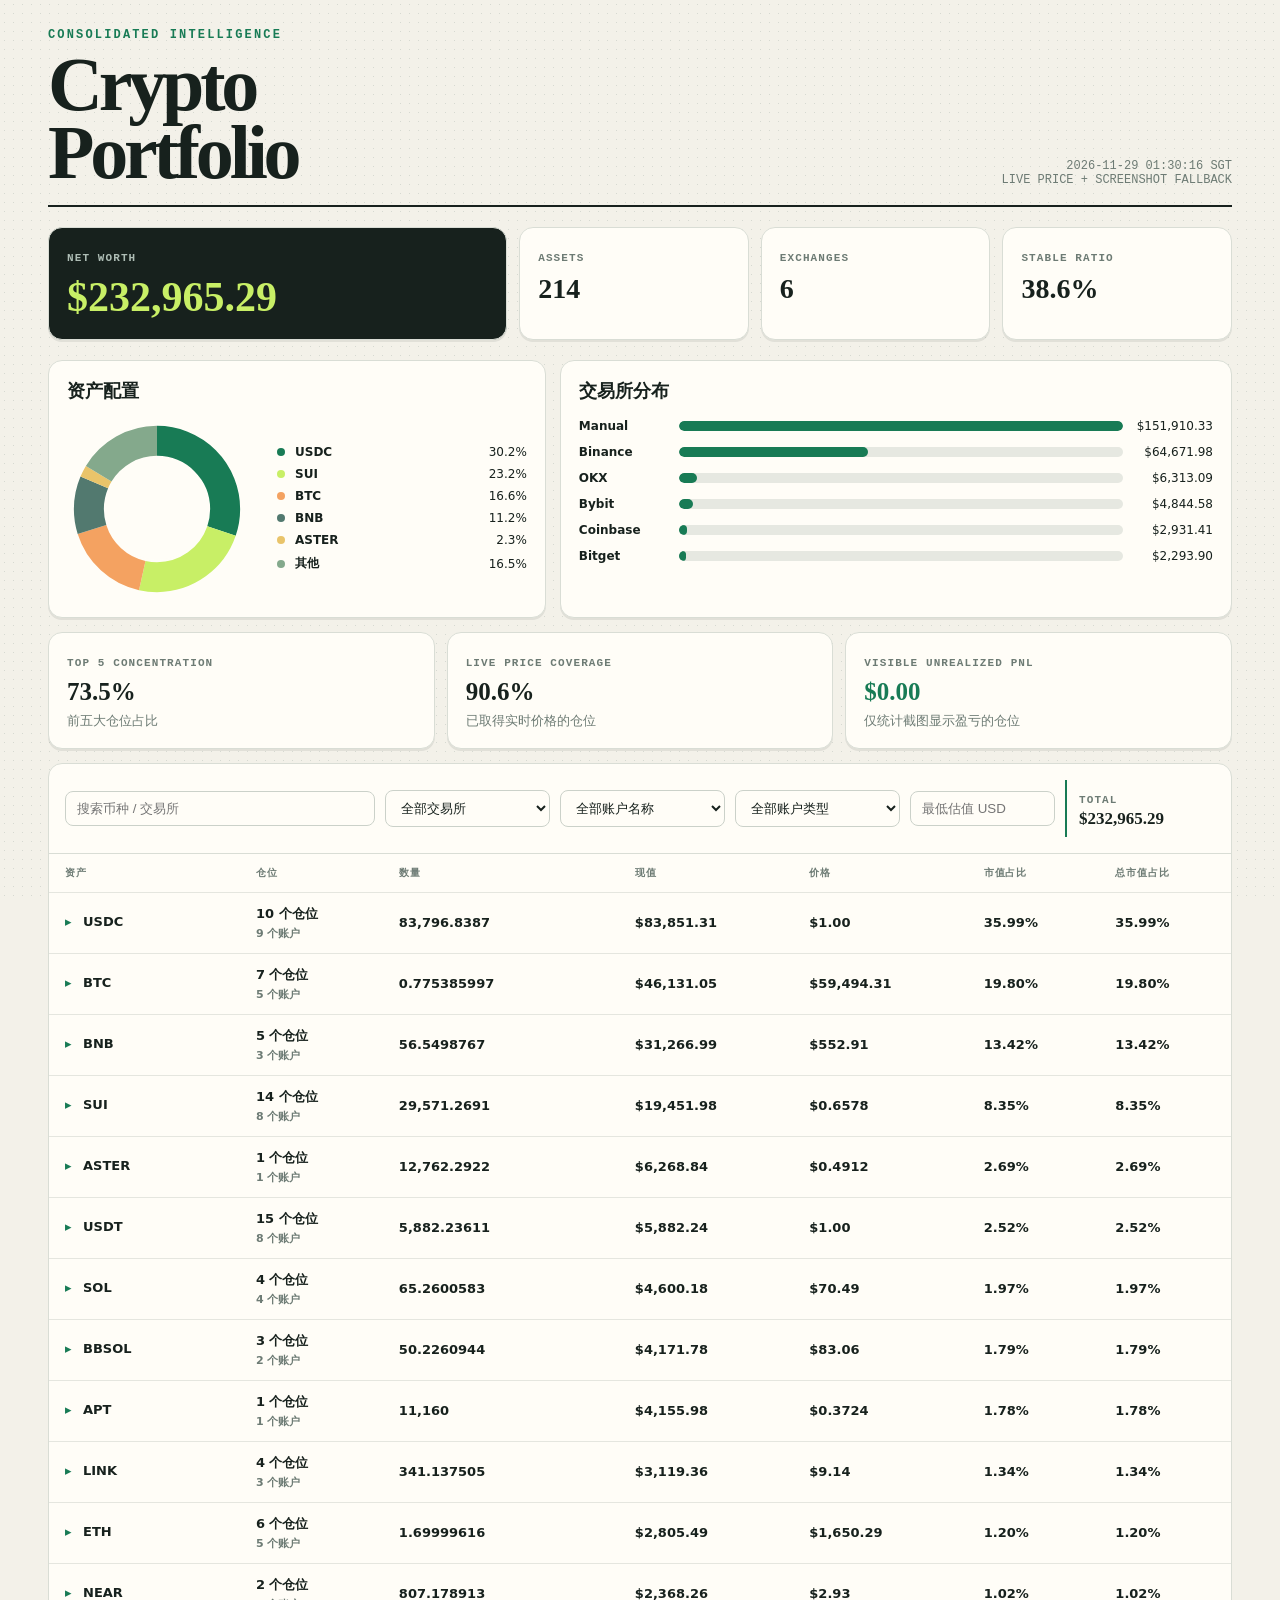
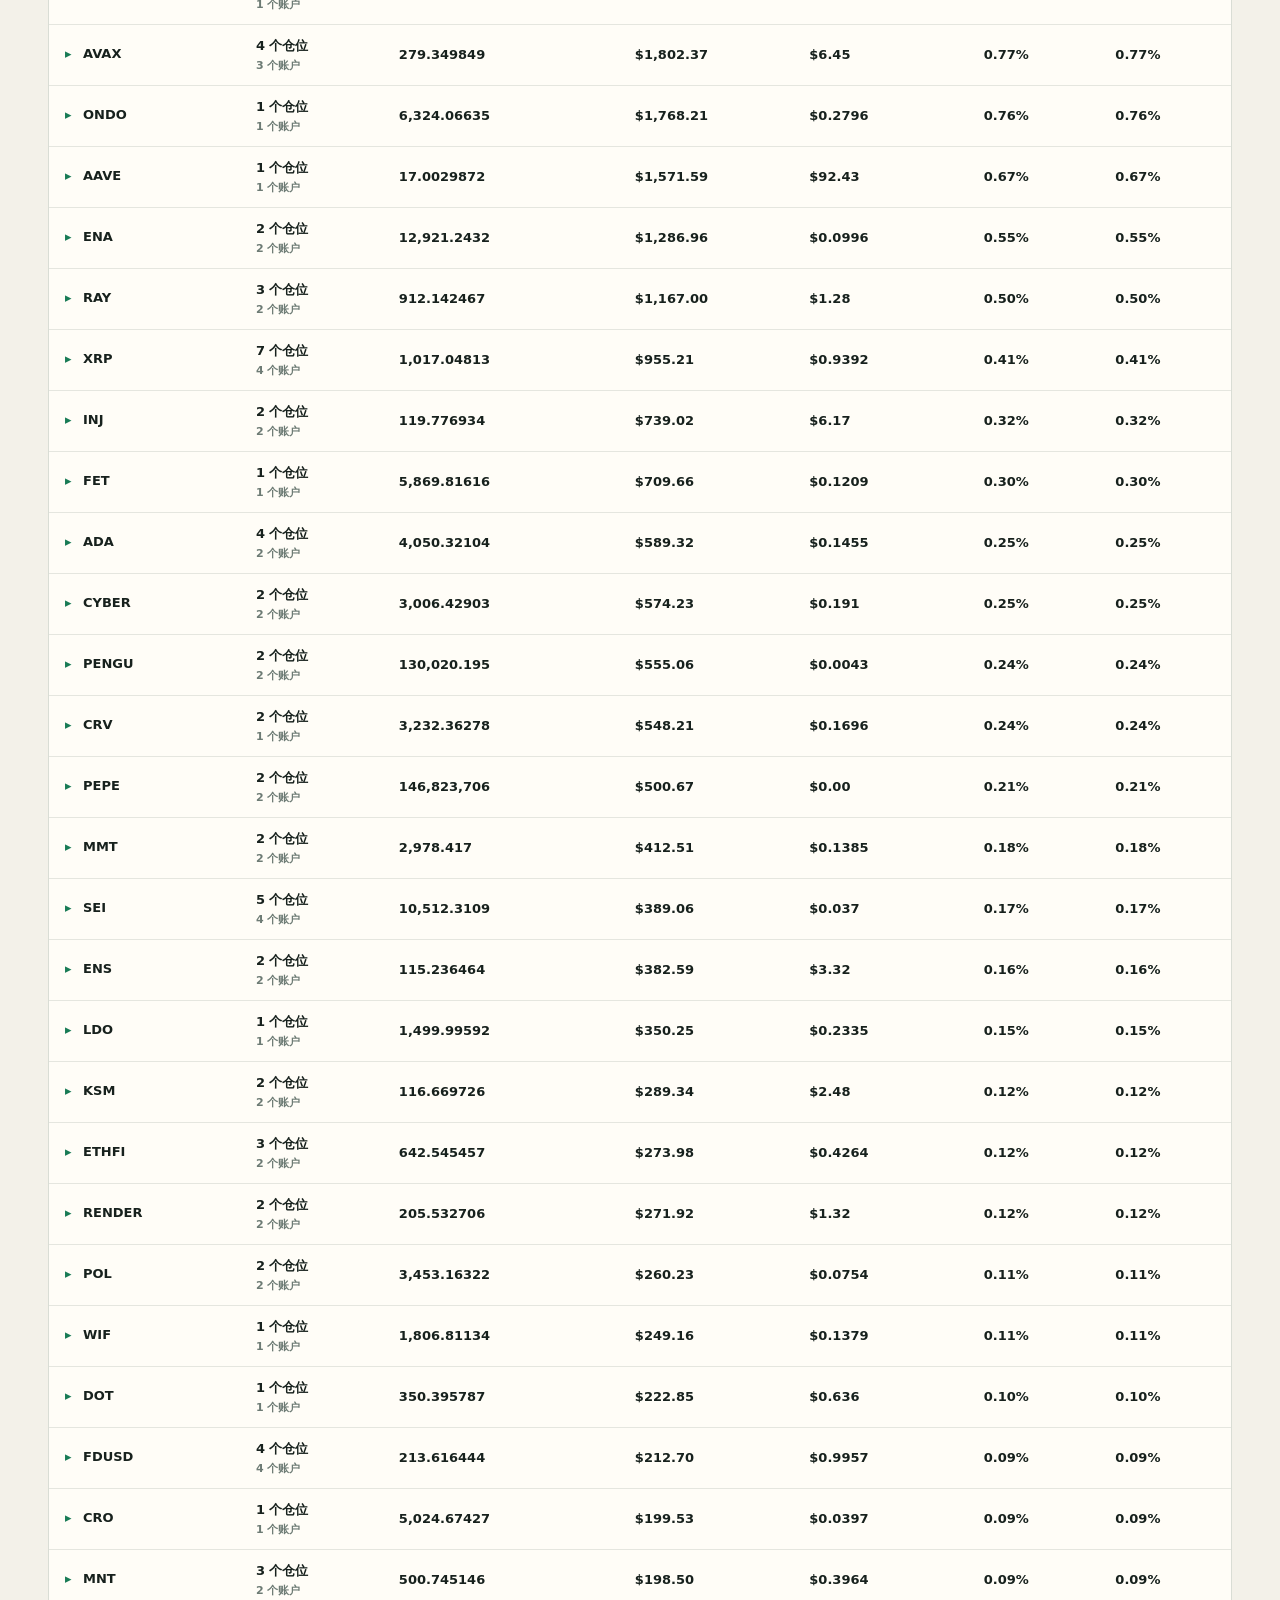
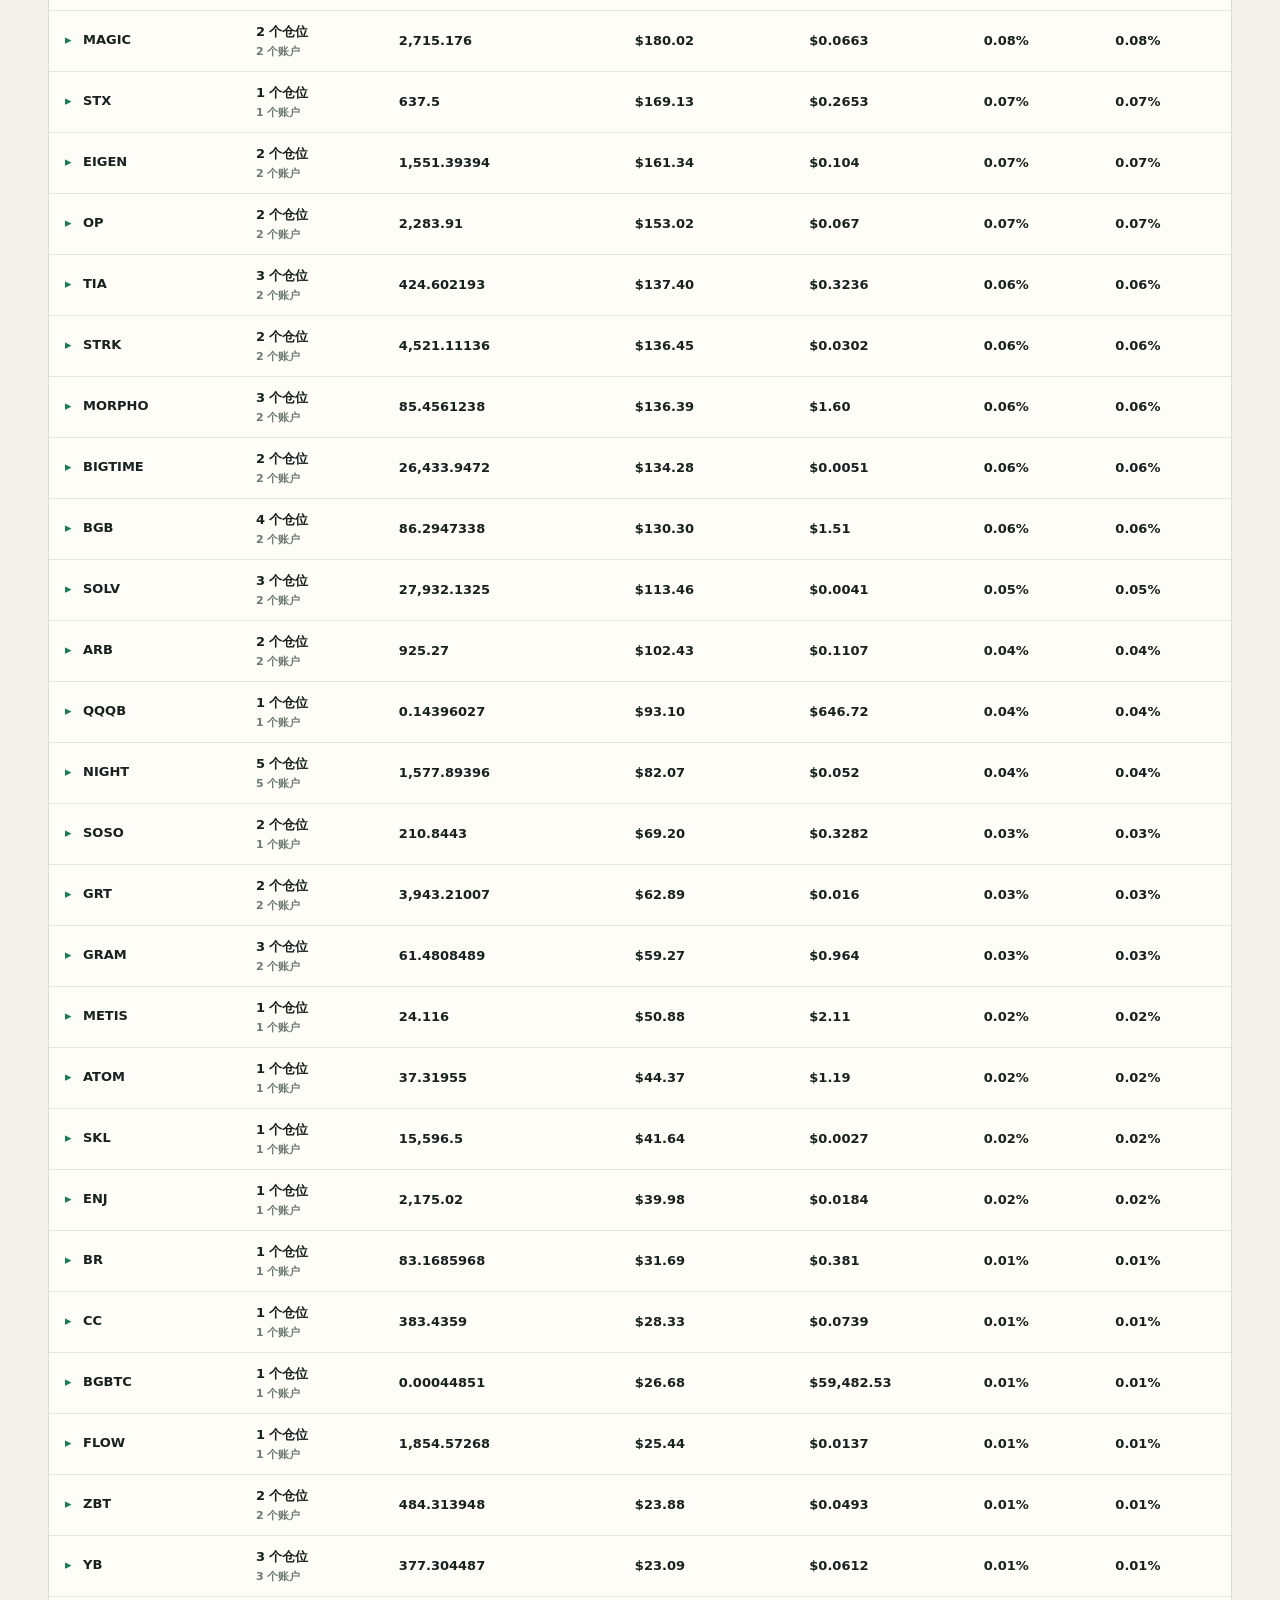
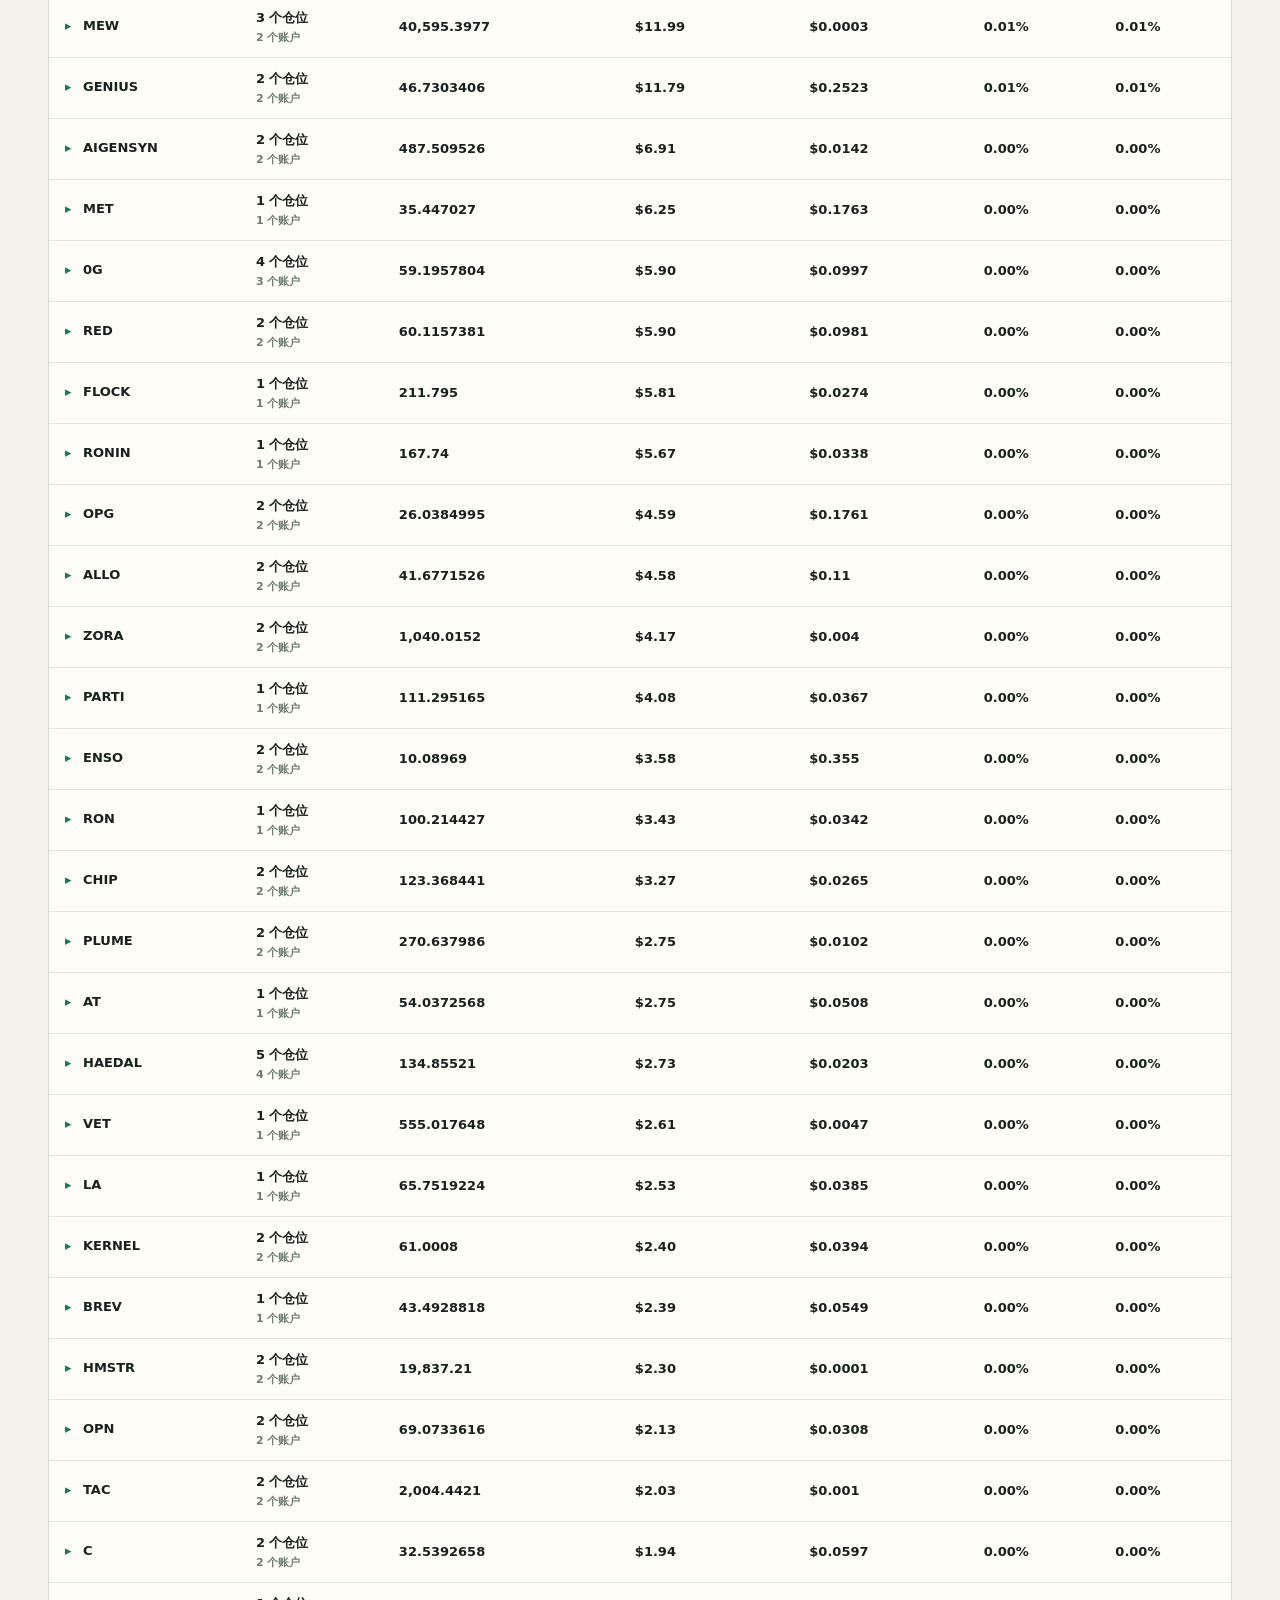
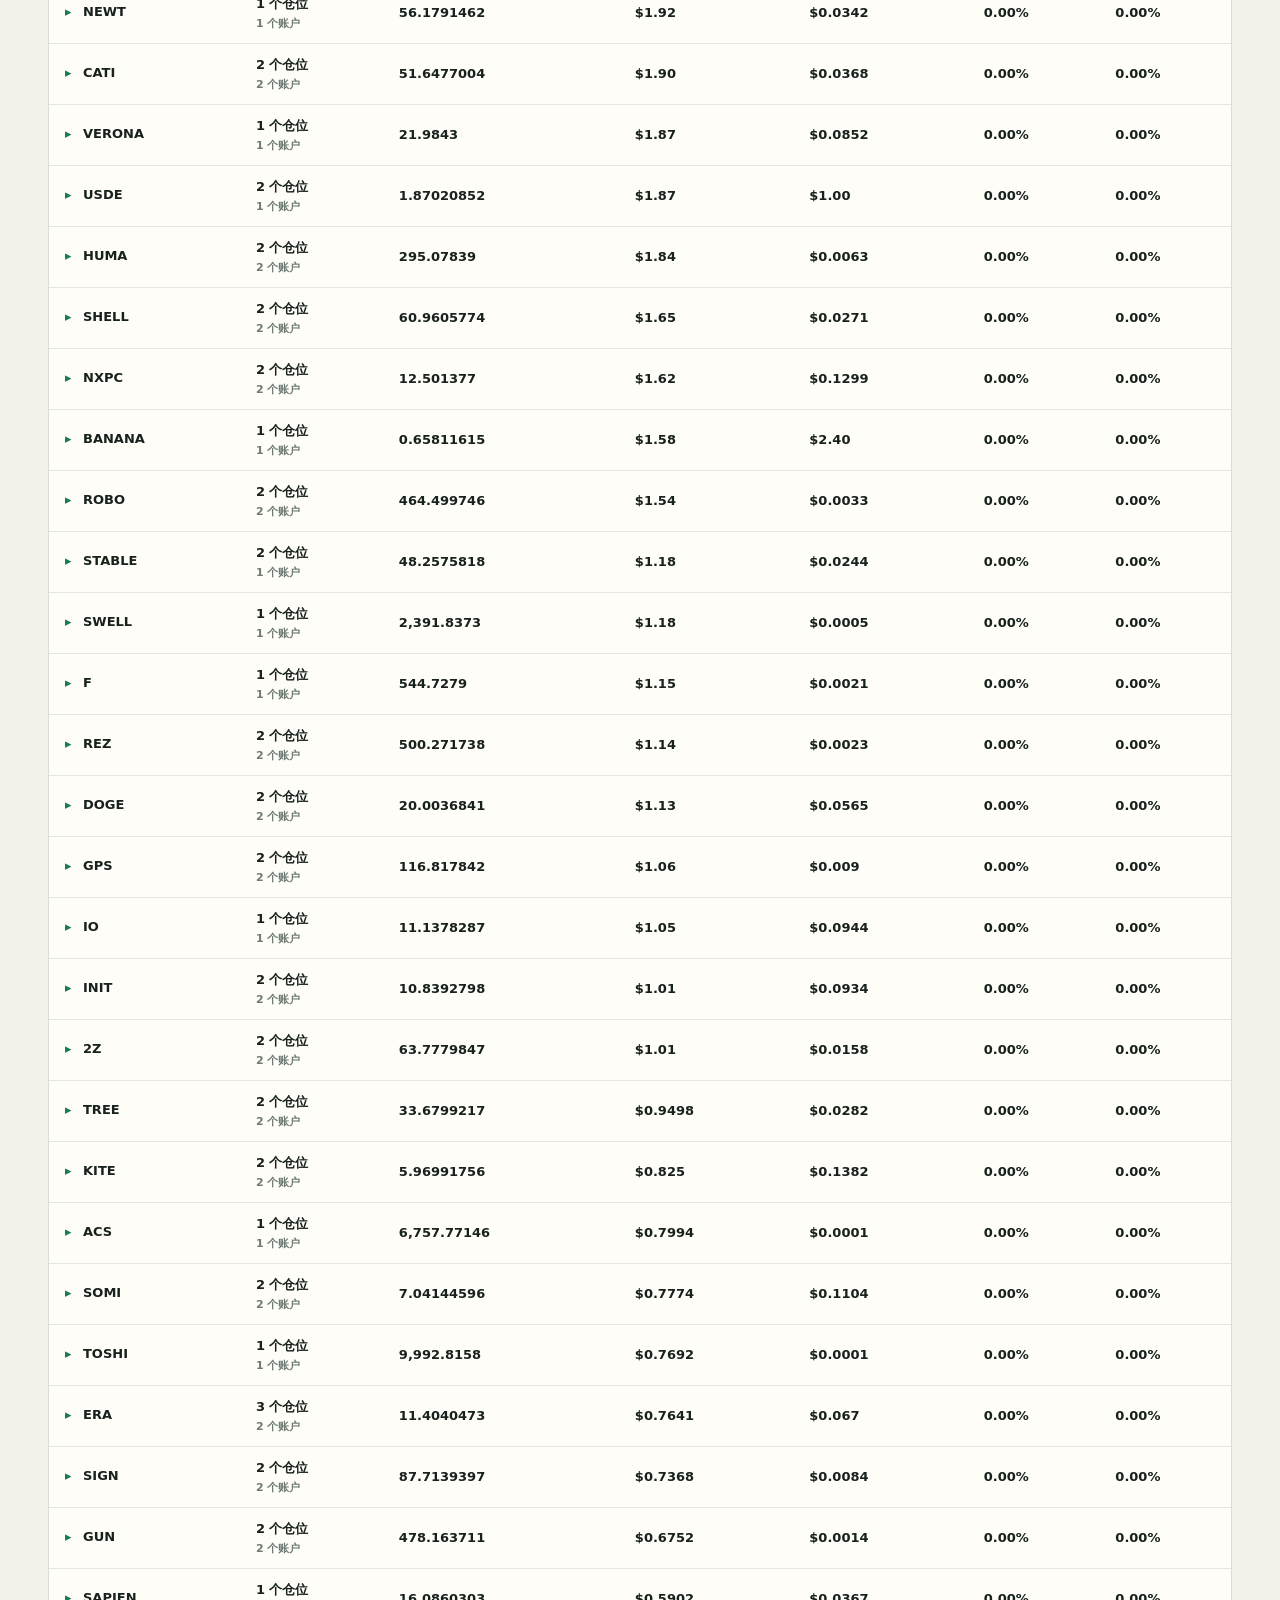
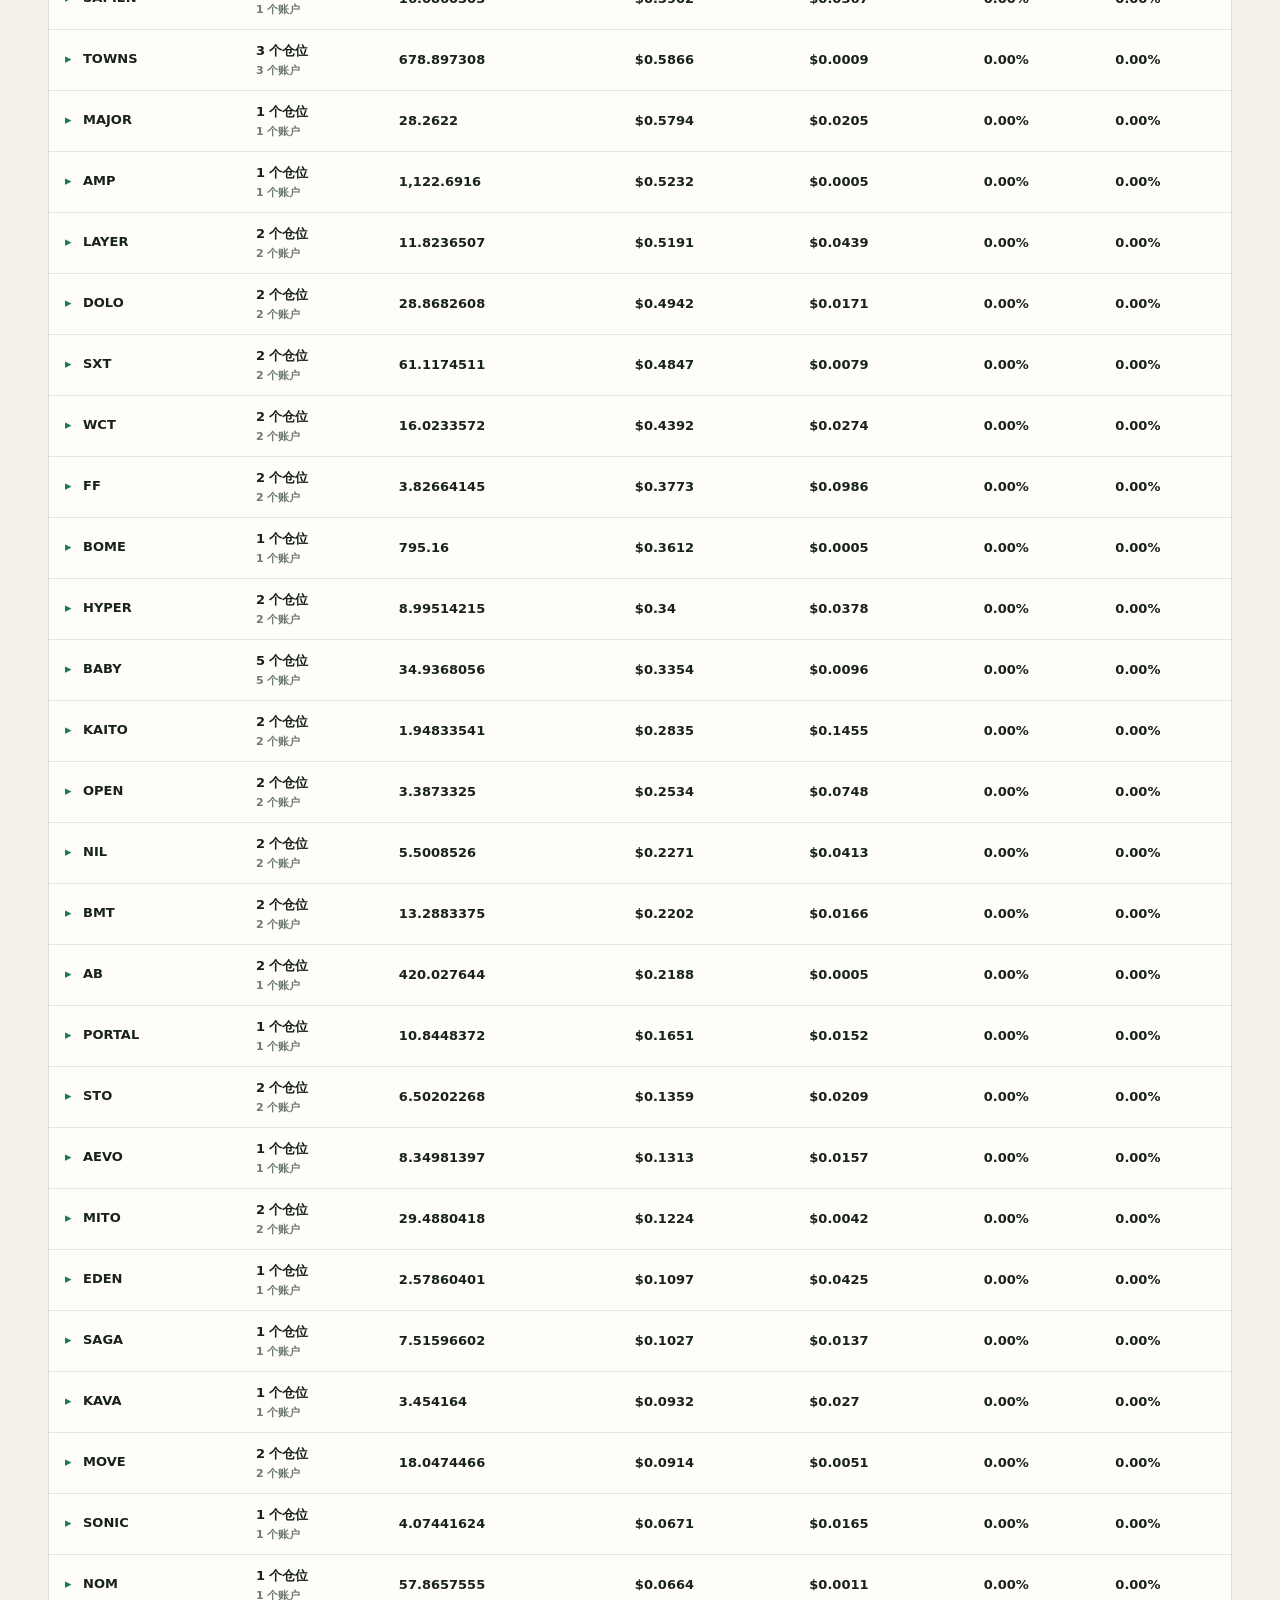
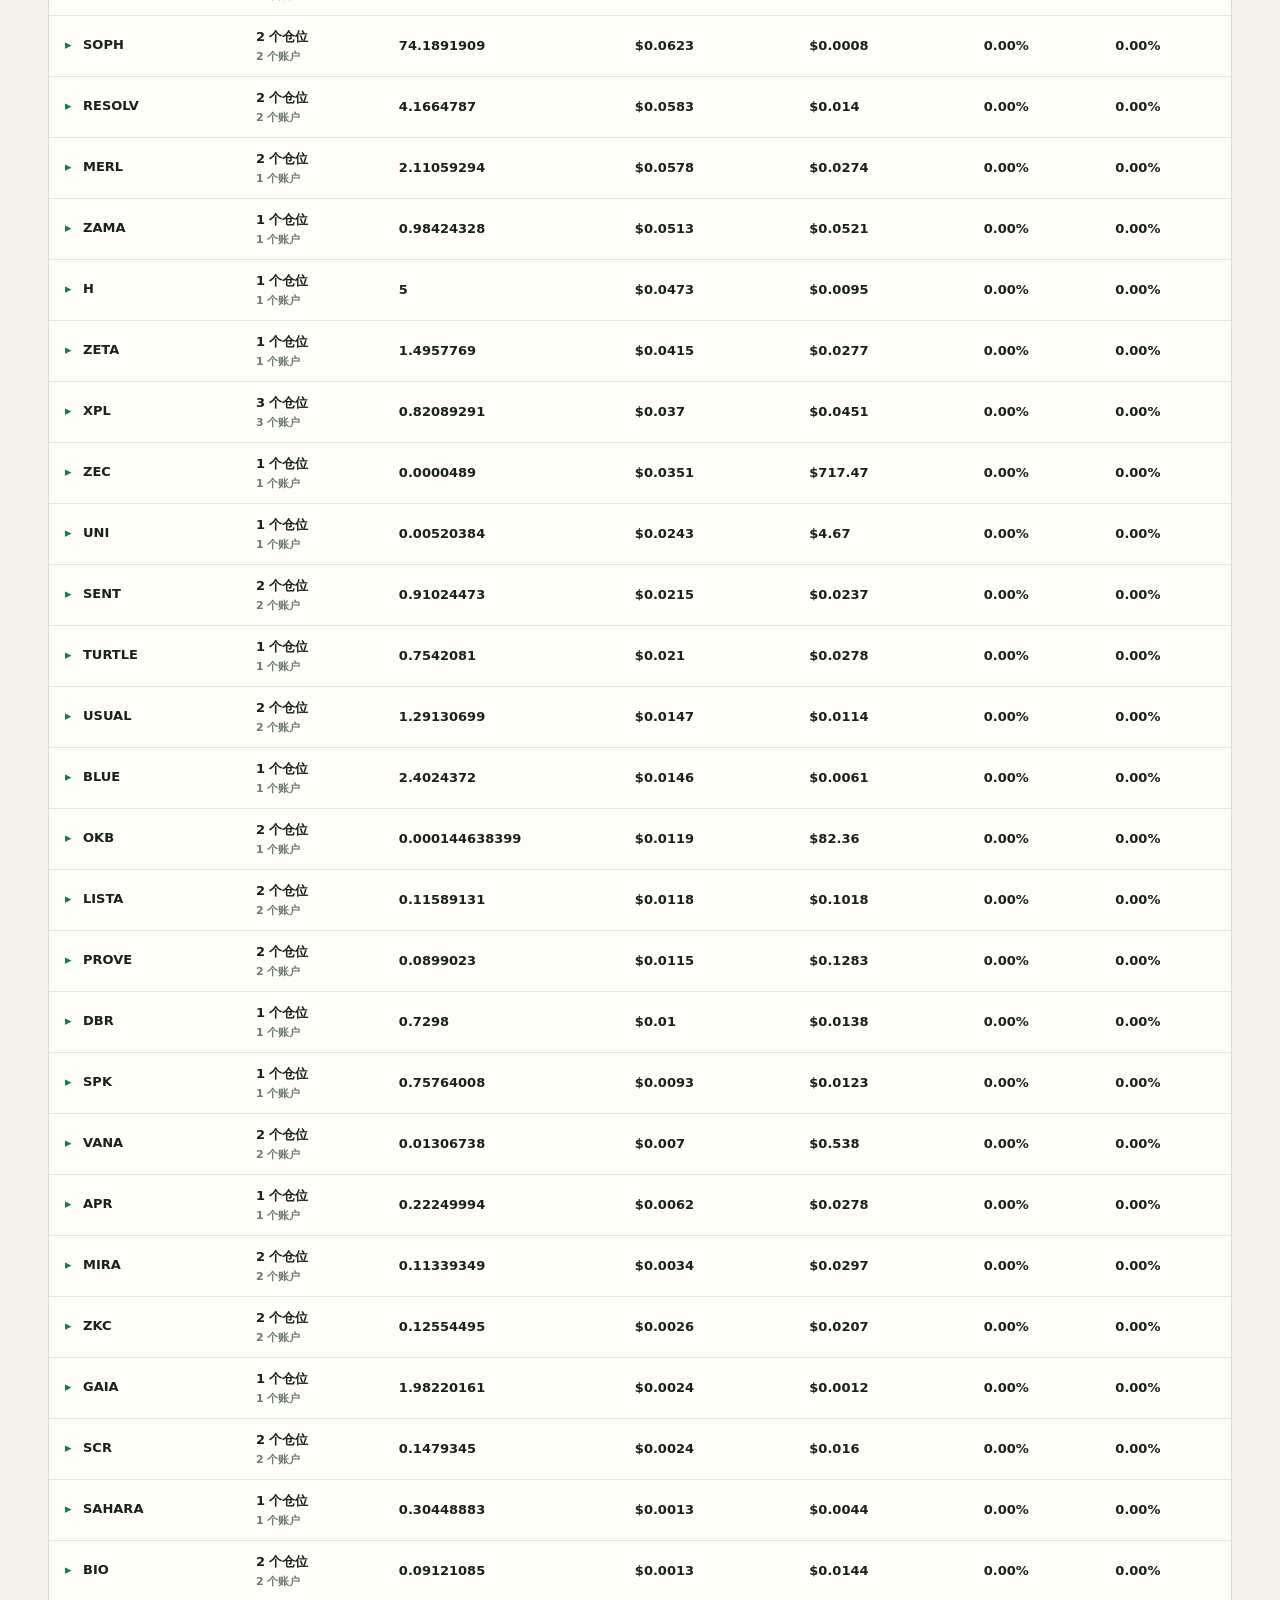
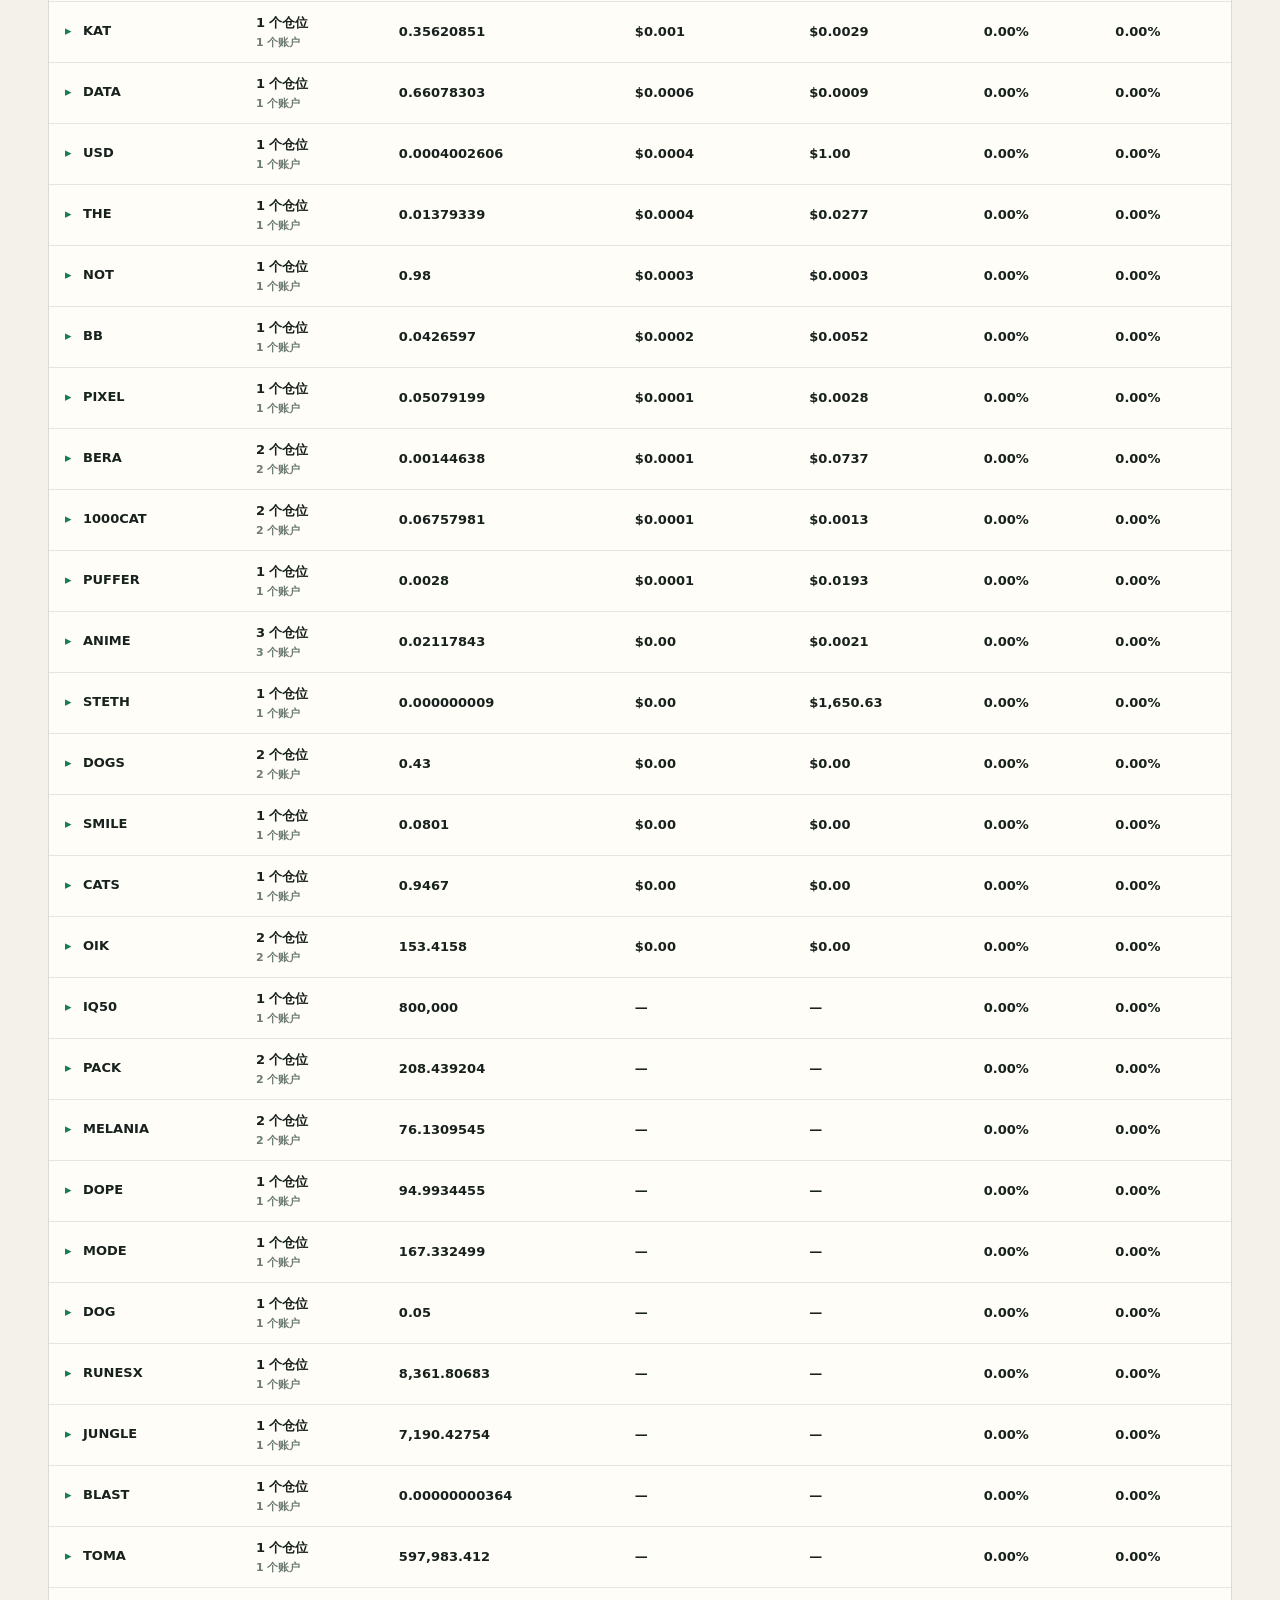
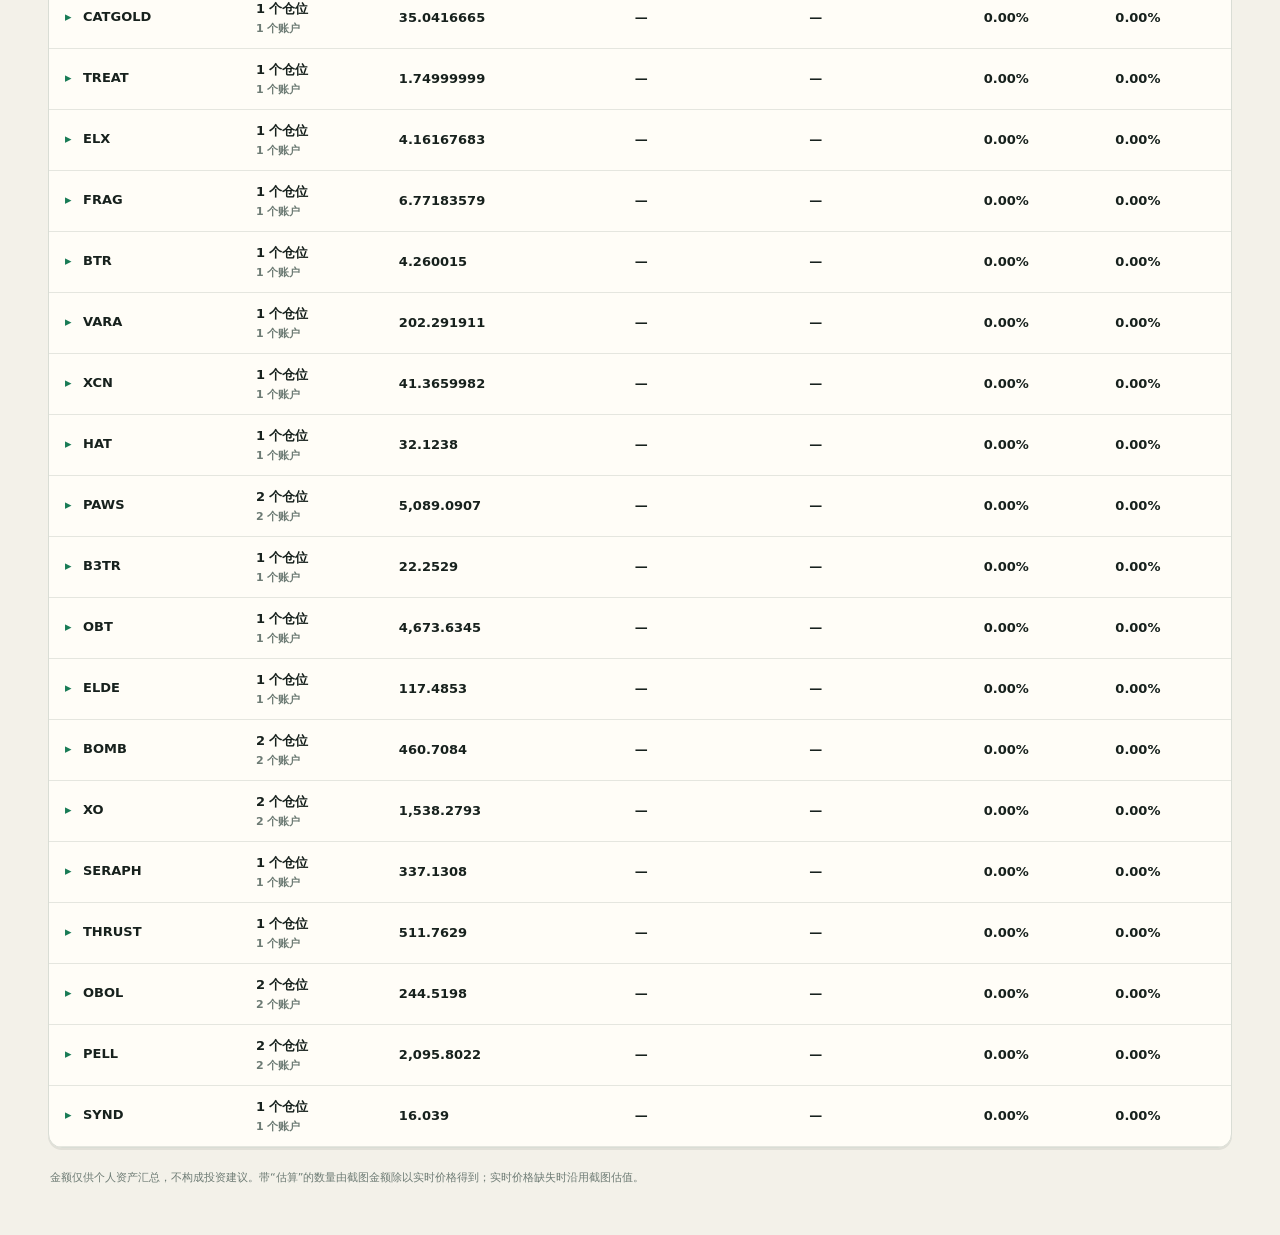
==== dashboard.html @ 6ee35159 "Update portfolio dashboard 2026-11-29 01:30" ====
<!doctype html>
<html lang="zh-CN"><head><meta charset="utf-8"><meta name="viewport" content="width=device-width,initial-scale=1">
<title>Crypto Portfolio</title>
<style>
:root{--ink:#17211d;--muted:#6d7b74;--paper:#f3f1e9;--card:#fffdf7;--line:#d9ddd5;--green:#187b55;--lime:#c8ef66;--orange:#f4a261}
*{box-sizing:border-box} body{margin:0;background:var(--paper);color:var(--ink);font-family:Inter,ui-sans-serif,system-ui,sans-serif}
body:before{content:"";position:fixed;inset:0;pointer-events:none;opacity:.18;background-image:radial-gradient(#567064 0.6px,transparent .6px);background-size:9px 9px}
.shell{position:relative;max-width:1240px;margin:auto;padding:28px} header{display:flex;justify-content:space-between;align-items:end;border-bottom:2px solid var(--ink);padding-bottom:18px}
.eyebrow{font:700 12px ui-monospace,monospace;letter-spacing:.18em;text-transform:uppercase;color:var(--green)} h1{font:800 clamp(34px,7vw,76px)/.9 Georgia,serif;margin:8px 0 0;letter-spacing:-.055em}
.stamp{font:12px ui-monospace,monospace;color:var(--muted);text-align:right} .metrics{display:grid;grid-template-columns:2fr repeat(3,1fr);gap:12px;margin:20px 0}
.metric,.panel{background:var(--card);border:1px solid var(--line);border-radius:14px;padding:18px;box-shadow:0 2px 0 rgba(23,33,29,.08)} .metric strong{display:block;font:800 28px Georgia,serif;margin-top:8px} .metric.hero{background:var(--ink);color:white} .metric.hero strong{font-size:42px;color:var(--lime)}
.label{font:700 11px ui-monospace,monospace;letter-spacing:.1em;text-transform:uppercase;color:var(--muted)} .hero .label{color:#aebdb5} .grid{display:grid;grid-template-columns:1fr 1.35fr;gap:14px} .panel h2{font:700 18px Georgia,serif;margin:0 0 16px}
.donut-wrap{display:grid;grid-template-columns:190px 1fr;align-items:center;gap:20px} #donut{width:180px;height:180px;transform:rotate(-90deg)} .legend{display:grid;gap:8px} .legend-row{display:grid;grid-template-columns:10px 1fr auto;gap:8px;align-items:center;font-size:12px} .dot{width:8px;height:8px;border-radius:50%}
.bar-row{display:grid;grid-template-columns:90px 1fr 80px;gap:10px;align-items:center;margin:12px 0;font-size:12px} .bar-track{height:10px;background:#e6e8e1;border-radius:9px;overflow:hidden} .bar{height:100%;background:var(--green);border-radius:9px} .right{text-align:right;font-variant-numeric:tabular-nums} .diagnostics{display:grid;grid-template-columns:repeat(3,1fr);gap:12px;margin-top:14px} .diagnostic strong{display:block;font:700 25px Georgia,serif;margin:8px 0 4px} .diagnostic small{color:var(--muted)}
.table-panel{margin-top:14px;padding:0;overflow:hidden} .tools{display:flex;flex-wrap:wrap;gap:10px;padding:16px;border-bottom:1px solid var(--line);align-items:center} input,select{min-width:0;background:transparent;border:1px solid #cbd1c9;border-radius:8px;padding:9px 11px;color:var(--ink)} #search{flex:1 1 280px} .tools select{flex:1 1 135px} #minValue{flex:0 1 145px} .list-total{margin-left:auto;min-width:150px;padding:8px 12px;border-left:2px solid var(--green)} .list-total strong{display:block;font:700 17px Georgia,serif;margin-top:2px} table{width:100%;min-width:940px;border-collapse:collapse} th,td{padding:12px 16px;text-align:left;border-bottom:1px solid #e5e6df;font-size:13px} .table-panel .right{text-align:left} th{font:700 10px ui-monospace,monospace;letter-spacing:.08em;color:var(--muted);text-transform:uppercase} tbody tr:hover{background:#f4f7ed} .group-row{cursor:pointer} .group-row td{font-weight:600} .detail-row{background:#f7f6ef;color:#526159} .detail-row td:first-child{padding-left:38px} .chevron{display:inline-block;width:18px;color:var(--green)} .coin{font-weight:800} .sub{display:block;color:var(--muted);font-size:11px;margin-top:3px} .estimate{color:#9a5e17} footer{padding:22px 2px;color:var(--muted);font-size:11px}
@media(max-width:760px){.shell{padding:16px} header{align-items:start} .stamp{display:none} .metrics{grid-template-columns:1fr 1fr} .metric.hero{grid-column:1/-1} .grid{grid-template-columns:1fr} .diagnostics{grid-template-columns:1fr} .donut-wrap{grid-template-columns:150px 1fr} #donut{width:145px;height:145px} th:nth-child(3),td:nth-child(3),th:nth-child(5),td:nth-child(5),th:nth-child(6),td:nth-child(6){display:none} th,td{padding:11px 9px} .tools>*{flex:1 1 145px!important} .list-total{margin-left:0}}
</style></head><body><main class="shell">
<header><div><div class="eyebrow">Consolidated Intelligence</div><h1>Crypto<br>Portfolio</h1></div><div class="stamp">2026-11-29 01:30:16 SGT<br>LIVE PRICE + SCREENSHOT FALLBACK</div></header>
<section class="metrics"><div class="metric hero"><span class="label">Net worth</span><strong id="total">-</strong></div><div class="metric"><span class="label">Assets</span><strong id="assetCount">-</strong></div><div class="metric"><span class="label">Exchanges</span><strong id="exchangeCount">-</strong></div><div class="metric"><span class="label">Stable ratio</span><strong id="stableRatio">-</strong></div></section>
<section class="grid"><div class="panel"><h2>资产配置</h2><div class="donut-wrap"><svg id="donut" viewBox="0 0 42 42"></svg><div class="legend" id="legend"></div></div></div><div class="panel"><h2>交易所分布</h2><div id="exchangeBars"></div></div></section>
<section class="diagnostics"><div class="panel diagnostic"><span class="label">Top 5 concentration</span><strong id="concentration">-</strong><small>前五大仓位占比</small></div><div class="panel diagnostic"><span class="label">Live price coverage</span><strong id="coverage">-</strong><small>已取得实时价格的仓位</small></div><div class="panel diagnostic"><span class="label">Visible unrealized PNL</span><strong id="pnl">-</strong><small>仅统计截图显示盈亏的仓位</small></div></section>
<section class="panel table-panel"><div class="tools"><input id="search" placeholder="搜索币种 / 交易所"><select id="exchange"><option value="">全部交易所</option></select><select id="accountName"><option value="">全部账户名称</option></select><select id="account"><option value="">全部账户类型</option></select><input id="minValue" type="number" min="0" step="1" placeholder="最低估值 USD"><div class="list-total"><span class="label">Total</span><strong id="listTotal">-</strong></div></div><div style="overflow:auto"><table><thead><tr><th>资产</th><th>仓位</th><th>数量</th><th>现值</th><th>价格</th><th>市值占比</th><th>总市值占比</th></tr></thead><tbody id="rows"></tbody></table></div></section>
<footer>金额仅供个人资产汇总，不构成投资建议。带“估算”的数量由截图金额除以实时价格得到；实时价格缺失时沿用截图估值。</footer>
</main><script>
const portfolio={"generated_at": "2026-11-28T17:30:16.949562+00:00", "model": null, "source": "exchange_api+manual", "total_value_usd": 232965.2870239863, "asset_count": 426, "priced_asset_count": 389, "source_count": 10, "assets": [{"exchange": "Manual", "account_name": "sui-onchain", "account_type": "Wallet", "symbol": "USDC", "name": null, "amount": 83272.0, "screenshot_value_usd": null, "manual_price_usd": null, "pnl_usd": null, "pnl_percent": null, "coingecko_id": "usd-coin", "confidence": 1.0, "source_image": null, "entry_type": "asset", "price_usd": 1.00065, "price_provider": "Binance", "amount_estimated": false, "current_value_usd": 83326.1268, "valuation_source": "live_price"}, {"exchange": "Manual", "account_name": "sui-onchain", "account_type": "Wallet", "symbol": "SUI", "name": null, "amount": 97945.0, "screenshot_value_usd": null, "manual_price_usd": null, "pnl_usd": null, "pnl_percent": null, "coingecko_id": null, "confidence": 1.0, "source_image": null, "entry_type": "asset", "price_usd": 0.6578, "price_provider": "Binance", "amount_estimated": false, "current_value_usd": 64428.221000000005, "valuation_source": "live_price"}, {"exchange": "Binance", "account_name": "bn_0", "account_type": "Flexible Loan Collateral", "symbol": "BTC", "name": null, "amount": 0.47711966, "screenshot_value_usd": null, "pnl_usd": null, "pnl_percent": null, "coingecko_id": "bitcoin", "confidence": 1.0, "source_image": null, "entry_type": "asset", "price_usd": 59494.31, "price_provider": "Binance", "amount_estimated": false, "current_value_usd": 28385.904959134597, "valuation_source": "live_price"}, {"exchange": "Binance", "account_name": "bn_0", "account_type": "Flexible Loan Collateral", "symbol": "BNB", "name": null, "amount": 35.64323848, "screenshot_value_usd": null, "pnl_usd": null, "pnl_percent": null, "coingecko_id": "binancecoin", "confidence": 1.0, "source_image": null, "entry_type": "asset", "price_usd": 552.91, "price_provider": "Binance", "amount_estimated": false, "current_value_usd": 19707.5029879768, "valuation_source": "live_price"}, {"exchange": "Binance", "account_name": "bn_1", "account_type": "Flexible Loan Collateral", "symbol": "BTC", "name": null, "amount": 0.14278348, "screenshot_value_usd": null, "pnl_usd": null, "pnl_percent": null, "coingecko_id": "bitcoin", "confidence": 1.0, "source_image": null, "entry_type": "asset", "price_usd": 59494.31, "price_provider": "Binance", "amount_estimated": false, "current_value_usd": 8494.8046219988, "valuation_source": "live_price"}, {"exchange": "Binance", "account_name": "bn_1", "account_type": "Flexible Loan Collateral", "symbol": "BNB", "name": null, "amount": 15.00122066, "screenshot_value_usd": null, "pnl_usd": null, "pnl_percent": null, "coingecko_id": "binancecoin", "confidence": 1.0, "source_image": null, "entry_type": "asset", "price_usd": 552.91, "price_provider": "Binance", "amount_estimated": false, "current_value_usd": 8294.3249151206, "valuation_source": "live_price"}, {"exchange": "Binance", "account_name": "bn_1", "account_type": "Simple Earn Flexible", "symbol": "BTC", "name": null, "amount": 0.13920527, "screenshot_value_usd": null, "pnl_usd": null, "pnl_percent": null, "coingecko_id": "bitcoin", "confidence": 1.0, "source_image": null, "entry_type": "asset", "price_usd": 59494.31, "price_provider": "Binance", "amount_estimated": false, "current_value_usd": 8281.921487013698, "valuation_source": "live_price"}, {"exchange": "Binance", "account_name": "bn_0", "account_type": "Simple Earn Flexible", "symbol": "ASTER", "name": null, "amount": 12762.29223239, "screenshot_value_usd": null, "pnl_usd": null, "pnl_percent": null, "coingecko_id": null, "confidence": 1.0, "source_image": null, "entry_type": "asset", "price_usd": 0.4912, "price_provider": "Binance", "amount_estimated": false, "current_value_usd": 6268.837944549969, "valuation_source": "live_price"}, {"exchange": "Binance", "account_name": "bn_1", "account_type": "Simple Earn Flexible", "symbol": "USDT", "name": null, "amount": 5140.76495254, "screenshot_value_usd": null, "pnl_usd": null, "pnl_percent": null, "coingecko_id": "tether", "confidence": 1.0, "source_image": null, "entry_type": "asset", "price_usd": 1.0, "price_provider": "stablecoin peg", "amount_estimated": false, "current_value_usd": 5140.76495254, "valuation_source": "live_price"}, {"exchange": "Binance", "account_name": "bn_1", "account_type": "Simple Earn Flexible", "symbol": "SOL", "name": null, "amount": 65.25995954, "screenshot_value_usd": null, "pnl_usd": null, "pnl_percent": null, "coingecko_id": "solana", "confidence": 1.0, "source_image": null, "entry_type": "asset", "price_usd": 70.49, "price_provider": "Binance", "amount_estimated": false, "current_value_usd": 4600.1745479746, "valuation_source": "live_price"}, {"exchange": "Manual", "account_name": "apt-onchain", "account_type": "Wallet", "symbol": "APT", "name": null, "amount": 11160.0, "screenshot_value_usd": null, "manual_price_usd": null, "pnl_usd": null, "pnl_percent": null, "coingecko_id": null, "confidence": 1.0, "source_image": null, "entry_type": "asset", "price_usd": 0.3724, "price_provider": "Binance", "amount_estimated": false, "current_value_usd": 4155.984, "valuation_source": "live_price"}, {"exchange": "Bybit", "account_name": "bb_1", "account_type": "Earn FlexibleSaving", "symbol": "BBSOL", "name": null, "amount": 50.02075841, "screenshot_value_usd": null, "pnl_usd": null, "pnl_percent": null, "coingecko_id": null, "confidence": 1.0, "source_image": null, "entry_type": "asset", "price_usd": 83.06, "price_provider": "Bybit", "amount_estimated": false, "current_value_usd": 4154.7241935346, "valuation_source": "live_price"}, {"exchange": "Binance", "account_name": "bn_0", "account_type": "Simple Earn Flexible", "symbol": "BNB", "name": null, "amount": 5.85226035, "screenshot_value_usd": null, "pnl_usd": null, "pnl_percent": null, "coingecko_id": "binancecoin", "confidence": 1.0, "source_image": null, "entry_type": "asset", "price_usd": 552.91, "price_provider": "Binance", "amount_estimated": false, "current_value_usd": 3235.7732701184996, "valuation_source": "live_price"}, {"exchange": "Binance", "account_name": "bn_0", "account_type": "Flexible Loan Collateral", "symbol": "NEAR", "name": null, "amount": 807.17890838, "screenshot_value_usd": null, "pnl_usd": null, "pnl_percent": null, "coingecko_id": null, "confidence": 1.0, "source_image": null, "entry_type": "asset", "price_usd": 2.934, "price_provider": "Binance", "amount_estimated": false, "current_value_usd": 2368.2629171869203, "valuation_source": "live_price"}, {"exchange": "Binance", "account_name": "bn_0", "account_type": "Flexible Loan Collateral", "symbol": "ETH", "name": null, "amount": 1.27880638, "screenshot_value_usd": null, "pnl_usd": null, "pnl_percent": null, "coingecko_id": "ethereum", "confidence": 1.0, "source_image": null, "entry_type": "asset", "price_usd": 1650.29, "price_provider": "Binance", "amount_estimated": false, "current_value_usd": 2110.4013808502, "valuation_source": "live_price"}, {"exchange": "Binance", "account_name": "bn_1", "account_type": "Simple Earn Flexible", "symbol": "ONDO", "name": null, "amount": 6324.06634886, "screenshot_value_usd": null, "pnl_usd": null, "pnl_percent": null, "coingecko_id": null, "confidence": 1.0, "source_image": null, "entry_type": "asset", "price_usd": 0.2796, "price_provider": "Binance", "amount_estimated": false, "current_value_usd": 1768.2089511412562, "valuation_source": "live_price"}, {"exchange": "Binance", "account_name": "bn_1", "account_type": "Simple Earn Flexible", "symbol": "AAVE", "name": null, "amount": 17.00298723, "screenshot_value_usd": null, "pnl_usd": null, "pnl_percent": null, "coingecko_id": null, "confidence": 1.0, "source_image": null, "entry_type": "asset", "price_usd": 92.43, "price_provider": "Binance", "amount_estimated": false, "current_value_usd": 1571.5861096689, "valuation_source": "live_price"}, {"exchange": "Binance", "account_name": "bn_1", "account_type": "Simple Earn Flexible", "symbol": "LINK", "name": null, "amount": 149.86516012, "screenshot_value_usd": null, "pnl_usd": null, "pnl_percent": null, "coingecko_id": "chainlink", "confidence": 1.0, "source_image": null, "entry_type": "asset", "price_usd": 9.144, "price_provider": "Binance", "amount_estimated": false, "current_value_usd": 1370.3670241372802, "valuation_source": "live_price"}, {"exchange": "Binance", "account_name": "bn_1", "account_type": "Simple Earn Flexible", "symbol": "ENA", "name": null, "amount": 12920.88602229, "screenshot_value_usd": null, "pnl_usd": null, "pnl_percent": null, "coingecko_id": null, "confidence": 1.0, "source_image": null, "entry_type": "asset", "price_usd": 0.0996, "price_provider": "Binance", "amount_estimated": false, "current_value_usd": 1286.920247820084, "valuation_source": "live_price"}, {"exchange": "Coinbase", "account_name": "cb_0", "account_type": "Advanced Trade", "symbol": "LINK", "name": null, "amount": 103.44, "screenshot_value_usd": null, "pnl_usd": null, "pnl_percent": null, "coingecko_id": "chainlink", "confidence": 1.0, "source_image": null, "entry_type": "asset", "price_usd": 9.144, "price_provider": "Binance", "amount_estimated": false, "current_value_usd": 945.85536, "valuation_source": "live_price"}, {"exchange": "Binance", "account_name": "bn_1", "account_type": "Simple Earn Flexible", "symbol": "XRP", "name": null, "amount": 1003.41181997, "screenshot_value_usd": null, "pnl_usd": null, "pnl_percent": null, "coingecko_id": "ripple", "confidence": 1.0, "source_image": null, "entry_type": "asset", "price_usd": 0.9392, "price_provider": "Binance", "amount_estimated": false, "current_value_usd": 942.404381315824, "valuation_source": "live_price"}, {"exchange": "OKX", "account_name": "okx_1", "account_type": "Simple Earn", "symbol": "AVAX", "name": null, "amount": 134.77919718, "screenshot_value_usd": null, "pnl_usd": null, "pnl_percent": null, "coingecko_id": null, "confidence": 1.0, "source_image": null, "entry_type": "asset", "price_usd": 6.452, "price_provider": "Binance", "amount_estimated": false, "current_value_usd": 869.59538020536, "valuation_source": "live_price"}, {"exchange": "Binance", "account_name": "bn_1", "account_type": "Simple Earn Flexible", "symbol": "RAY", "name": null, "amount": 611.47010129, "screenshot_value_usd": null, "pnl_usd": null, "pnl_percent": null, "coingecko_id": null, "confidence": 1.0, "source_image": null, "entry_type": "asset", "price_usd": 1.2794, "price_provider": "Binance", "amount_estimated": false, "current_value_usd": 782.3148475904261, "valuation_source": "live_price"}, {"exchange": "OKX", "account_name": "okx_1", "account_type": "Funding", "symbol": "LINK", "name": null, "amount": 79.936, "screenshot_value_usd": null, "pnl_usd": null, "pnl_percent": null, "coingecko_id": "chainlink", "confidence": 1.0, "source_image": null, "entry_type": "asset", "price_usd": 9.144, "price_provider": "Binance", "amount_estimated": false, "current_value_usd": 730.934784, "valuation_source": "live_price"}, {"exchange": "Binance", "account_name": "bn_1", "account_type": "Simple Earn Flexible", "symbol": "FET", "name": null, "amount": 5869.81615649, "screenshot_value_usd": null, "pnl_usd": null, "pnl_percent": null, "coingecko_id": null, "confidence": 1.0, "source_image": null, "entry_type": "asset", "price_usd": 0.1209, "price_provider": "Binance", "amount_estimated": false, "current_value_usd": 709.660773319641, "valuation_source": "live_price"}, {"exchange": "OKX", "account_name": "okx_0", "account_type": "Simple Earn", "symbol": "BTC", "name": null, "amount": 0.00978036, "screenshot_value_usd": null, "pnl_usd": null, "pnl_percent": null, "coingecko_id": "bitcoin", "confidence": 1.0, "source_image": null, "entry_type": "asset", "price_usd": 59494.31, "price_provider": "Binance", "amount_estimated": false, "current_value_usd": 581.8757697515999, "valuation_source": "live_price"}, {"exchange": "Binance", "account_name": "bn_1", "account_type": "Simple Earn Flexible", "symbol": "CYBER", "name": null, "amount": 3006.30947204, "screenshot_value_usd": null, "pnl_usd": null, "pnl_percent": null, "coingecko_id": null, "confidence": 1.0, "source_image": null, "entry_type": "asset", "price_usd": 0.191, "price_provider": "Binance", "amount_estimated": false, "current_value_usd": 574.20510915964, "valuation_source": "live_price"}, {"exchange": "OKX", "account_name": "okx_1", "account_type": "Simple Earn", "symbol": "INJ", "name": null, "amount": 92.75693434, "screenshot_value_usd": null, "pnl_usd": null, "pnl_percent": null, "coingecko_id": null, "confidence": 1.0, "source_image": null, "entry_type": "asset", "price_usd": 6.17, "price_provider": "Binance", "amount_estimated": false, "current_value_usd": 572.3102848778, "valuation_source": "live_price"}, {"exchange": "Binance", "account_name": "bn_0", "account_type": "Simple Earn Flexible", "symbol": "PENGU", "name": null, "amount": 130020.1325366, "screenshot_value_usd": null, "pnl_usd": null, "pnl_percent": null, "coingecko_id": null, "confidence": 1.0, "source_image": null, "entry_type": "asset", "price_usd": 0.004269, "price_provider": "Binance", "amount_estimated": false, "current_value_usd": 555.0559457987454, "valuation_source": "live_price"}, {"exchange": "OKX", "account_name": "okx_1", "account_type": "Simple Earn", "symbol": "CRV", "name": null, "amount": 3232.36277766, "screenshot_value_usd": null, "pnl_usd": null, "pnl_percent": null, "coingecko_id": null, "confidence": 1.0, "source_image": null, "entry_type": "asset", "price_usd": 0.1696, "price_provider": "Binance", "amount_estimated": false, "current_value_usd": 548.208727091136, "valuation_source": "live_price"}, {"exchange": "OKX", "account_name": "okx_1", "account_type": "Simple Earn", "symbol": "ETH", "name": null, "amount": 0.31979598, "screenshot_value_usd": null, "pnl_usd": null, "pnl_percent": null, "coingecko_id": "ethereum", "confidence": 1.0, "source_image": null, "entry_type": "asset", "price_usd": 1650.29, "price_provider": "Binance", "amount_estimated": false, "current_value_usd": 527.7561078342, "valuation_source": "live_price"}, {"exchange": "Bitget", "account_name": "bg_0", "account_type": "Earn", "symbol": "USDC", "name": null, "amount": 511.37296864, "screenshot_value_usd": null, "pnl_usd": null, "pnl_percent": null, "coingecko_id": "usd-coin", "confidence": 1.0, "source_image": null, "entry_type": "asset", "price_usd": 1.00065, "price_provider": "Binance", "amount_estimated": false, "current_value_usd": 511.705361069616, "valuation_source": "live_price"}, {"exchange": "Binance", "account_name": "bn_1", "account_type": "Simple Earn Flexible", "symbol": "AVAX", "name": null, "amount": 76.85283202, "screenshot_value_usd": null, "pnl_usd": null, "pnl_percent": null, "coingecko_id": null, "confidence": 1.0, "source_image": null, "entry_type": "asset", "price_usd": 6.452, "price_provider": "Binance", "amount_estimated": false, "current_value_usd": 495.85447219303995, "valuation_source": "live_price"}, {"exchange": "OKX", "account_name": "okx_1", "account_type": "Funding", "symbol": "PEPE", "name": null, "amount": 143016431.2, "screenshot_value_usd": null, "pnl_usd": null, "pnl_percent": null, "coingecko_id": "pepe", "confidence": 1.0, "source_image": null, "entry_type": "asset", "price_usd": 3.41e-06, "price_provider": "Binance", "amount_estimated": false, "current_value_usd": 487.68603039199996, "valuation_source": "live_price"}, {"exchange": "Coinbase", "account_name": "cb_0", "account_type": "Advanced Trade", "symbol": "AVAX", "name": null, "amount": 67.71782, "screenshot_value_usd": null, "pnl_usd": null, "pnl_percent": null, "coingecko_id": null, "confidence": 1.0, "source_image": null, "entry_type": "asset", "price_usd": 6.452, "price_provider": "Binance", "amount_estimated": false, "current_value_usd": 436.91537464000004, "valuation_source": "live_price"}, {"exchange": "Binance", "account_name": "bn_0", "account_type": "Simple Earn Flexible", "symbol": "BTC", "name": null, "amount": 0.00649721, "screenshot_value_usd": null, "pnl_usd": null, "pnl_percent": null, "coingecko_id": "bitcoin", "confidence": 1.0, "source_image": null, "entry_type": "asset", "price_usd": 59494.31, "price_provider": "Binance", "amount_estimated": false, "current_value_usd": 386.54702587509996, "valuation_source": "live_price"}, {"exchange": "Bitget", "account_name": "bg_1", "account_type": "Earn", "symbol": "RAY", "name": null, "amount": 299.80616688, "screenshot_value_usd": null, "pnl_usd": null, "pnl_percent": null, "coingecko_id": null, "confidence": 1.0, "source_image": null, "entry_type": "asset", "price_usd": 1.2794, "price_provider": "Binance", "amount_estimated": false, "current_value_usd": 383.572009906272, "valuation_source": "live_price"}, {"exchange": "OKX", "account_name": "okx_0", "account_type": "Simple Earn", "symbol": "USDT", "name": null, "amount": 383.15998433, "screenshot_value_usd": null, "pnl_usd": null, "pnl_percent": null, "coingecko_id": "tether", "confidence": 1.0, "source_image": null, "entry_type": "asset", "price_usd": 1.0, "price_provider": "stablecoin peg", "amount_estimated": false, "current_value_usd": 383.15998433, "valuation_source": "live_price"}, {"exchange": "Binance", "account_name": "bn_1", "account_type": "Simple Earn Flexible", "symbol": "ENS", "name": null, "amount": 115.22643147, "screenshot_value_usd": null, "pnl_usd": null, "pnl_percent": null, "coingecko_id": null, "confidence": 1.0, "source_image": null, "entry_type": "asset", "price_usd": 3.32, "price_provider": "Binance", "amount_estimated": false, "current_value_usd": 382.55175248039995, "valuation_source": "live_price"}, {"exchange": "Binance", "account_name": "bn_1", "account_type": "Simple Earn Flexible", "symbol": "MMT", "name": null, "amount": 2673.15119404, "screenshot_value_usd": null, "pnl_usd": null, "pnl_percent": null, "coingecko_id": null, "confidence": 1.0, "source_image": null, "entry_type": "asset", "price_usd": 0.1385, "price_provider": "Binance", "amount_estimated": false, "current_value_usd": 370.23144037454006, "valuation_source": "live_price"}, {"exchange": "Binance", "account_name": "bn_1", "account_type": "Simple Earn Flexible", "symbol": "LDO", "name": null, "amount": 1499.99591987, "screenshot_value_usd": null, "pnl_usd": null, "pnl_percent": null, "coingecko_id": null, "confidence": 1.0, "source_image": null, "entry_type": "asset", "price_usd": 0.2335, "price_provider": "Binance", "amount_estimated": false, "current_value_usd": 350.24904728964503, "valuation_source": "live_price"}, {"exchange": "Bitget", "account_name": "bg_1", "account_type": "Earn", "symbol": "ADA", "name": null, "amount": 2037.1434515, "screenshot_value_usd": null, "pnl_usd": null, "pnl_percent": null, "coingecko_id": "cardano", "confidence": 1.0, "source_image": null, "entry_type": "asset", "price_usd": 0.1455, "price_provider": "Binance", "amount_estimated": false, "current_value_usd": 296.40437219324997, "valuation_source": "live_price"}, {"exchange": "OKX", "account_name": "okx_1", "account_type": "Funding", "symbol": "ADA", "name": null, "amount": 2009.8983042750604, "screenshot_value_usd": null, "pnl_usd": null, "pnl_percent": null, "coingecko_id": "cardano", "confidence": 1.0, "source_image": null, "entry_type": "asset", "price_usd": 0.1455, "price_provider": "Binance", "amount_estimated": false, "current_value_usd": 292.4402032720213, "valuation_source": "live_price"}, {"exchange": "Bitget", "account_name": "bg_1", "account_type": "Earn", "symbol": "ETHFI", "name": null, "amount": 638.25742846, "screenshot_value_usd": null, "pnl_usd": null, "pnl_percent": null, "coingecko_id": null, "confidence": 1.0, "source_image": null, "entry_type": "asset", "price_usd": 0.4264, "price_provider": "Binance", "amount_estimated": false, "current_value_usd": 272.152967495344, "valuation_source": "live_price"}, {"exchange": "OKX", "account_name": "okx_1", "account_type": "Simple Earn", "symbol": "WIF", "name": null, "amount": 1806.81134004, "screenshot_value_usd": null, "pnl_usd": null, "pnl_percent": null, "coingecko_id": "dogwifcoin", "confidence": 1.0, "source_image": null, "entry_type": "asset", "price_usd": 0.1379, "price_provider": "Binance", "amount_estimated": false, "current_value_usd": 249.159283791516, "valuation_source": "live_price"}, {"exchange": "Coinbase", "account_name": "cb_0", "account_type": "Advanced Trade", "symbol": "POL", "name": null, "amount": 3033.44897442, "screenshot_value_usd": null, "pnl_usd": null, "pnl_percent": null, "coingecko_id": null, "confidence": 1.0, "source_image": null, "entry_type": "asset", "price_usd": 0.07536, "price_provider": "Binance", "amount_estimated": false, "current_value_usd": 228.6007147122912, "valuation_source": "live_price"}, {"exchange": "Coinbase", "account_name": "cb_0", "account_type": "Advanced Trade", "symbol": "DOT", "name": null, "amount": 350.3957870461, "screenshot_value_usd": null, "pnl_usd": null, "pnl_percent": null, "coingecko_id": null, "confidence": 1.0, "source_image": null, "entry_type": "asset", "price_usd": 0.636, "price_provider": "Binance", "amount_estimated": false, "current_value_usd": 222.8517205613196, "valuation_source": "live_price"}, {"exchange": "Binance", "account_name": "bn_1", "account_type": "Simple Earn Flexible", "symbol": "FDUSD", "name": null, "amount": 208.50971725, "screenshot_value_usd": null, "pnl_usd": null, "pnl_percent": null, "coingecko_id": "first-digital-usd", "confidence": 1.0, "source_image": null, "entry_type": "asset", "price_usd": 0.9957, "price_provider": "Binance", "amount_estimated": false, "current_value_usd": 207.613125465825, "valuation_source": "live_price"}, {"exchange": "Binance", "account_name": "bn_1", "account_type": "Simple Earn Flexible", "symbol": "SEI", "name": null, "amount": 5449.8849177, "screenshot_value_usd": null, "pnl_usd": null, "pnl_percent": null, "coingecko_id": null, "confidence": 1.0, "source_image": null, "entry_type": "asset", "price_usd": 0.03701, "price_provider": "Binance", "amount_estimated": false, "current_value_usd": 201.70024080407703, "valuation_source": "live_price"}, {"exchange": "Bitget", "account_name": "bg_1", "account_type": "Spot", "symbol": "CRO", "name": null, "amount": 5024.6742706, "screenshot_value_usd": null, "pnl_usd": null, "pnl_percent": null, "coingecko_id": null, "confidence": 1.0, "source_image": null, "entry_type": "asset", "price_usd": 0.03971, "price_provider": "OKX", "amount_estimated": false, "current_value_usd": 199.52981528552604, "valuation_source": "live_price"}, {"exchange": "Bybit", "account_name": "bb_1", "account_type": "Earn FlexibleSaving", "symbol": "MNT", "name": null, "amount": 495.486903, "screenshot_value_usd": null, "pnl_usd": null, "pnl_percent": null, "coingecko_id": null, "confidence": 1.0, "source_image": null, "entry_type": "asset", "price_usd": 0.3964, "price_provider": "Bybit", "amount_estimated": false, "current_value_usd": 196.4110083492, "valuation_source": "live_price"}, {"exchange": "Coinbase", "account_name": "cb_0", "account_type": "Advanced Trade", "symbol": "KSM", "name": null, "amount": 78.3651, "screenshot_value_usd": null, "pnl_usd": null, "pnl_percent": null, "coingecko_id": null, "confidence": 1.0, "source_image": null, "entry_type": "asset", "price_usd": 2.48, "price_provider": "Binance", "amount_estimated": false, "current_value_usd": 194.345448, "valuation_source": "live_price"}, {"exchange": "Bitget", "account_name": "bg_1", "account_type": "Earn", "symbol": "SEI", "name": null, "amount": 5040.7060434, "screenshot_value_usd": null, "pnl_usd": null, "pnl_percent": null, "coingecko_id": null, "confidence": 1.0, "source_image": null, "entry_type": "asset", "price_usd": 0.03701, "price_provider": "Binance", "amount_estimated": false, "current_value_usd": 186.556530666234, "valuation_source": "live_price"}, {"exchange": "OKX", "account_name": "okx_1", "account_type": "Funding", "symbol": "RENDER", "name": null, "amount": 134.9327062787671, "screenshot_value_usd": null, "pnl_usd": null, "pnl_percent": null, "coingecko_id": null, "confidence": 1.0, "source_image": null, "entry_type": "asset", "price_usd": 1.323, "price_provider": "Binance", "amount_estimated": false, "current_value_usd": 178.5159704068089, "valuation_source": "live_price"}, {"exchange": "Coinbase", "account_name": "cb_0", "account_type": "Advanced Trade", "symbol": "STX", "name": null, "amount": 637.5, "screenshot_value_usd": null, "pnl_usd": null, "pnl_percent": null, "coingecko_id": null, "confidence": 1.0, "source_image": null, "entry_type": "asset", "price_usd": 0.2653, "price_provider": "Binance", "amount_estimated": false, "current_value_usd": 169.12875, "valuation_source": "live_price"}, {"exchange": "Binance", "account_name": "bn_1", "account_type": "Simple Earn Flexible", "symbol": "ETH", "name": null, "amount": 0.10132807, "screenshot_value_usd": null, "pnl_usd": null, "pnl_percent": null, "coingecko_id": "ethereum", "confidence": 1.0, "source_image": null, "entry_type": "asset", "price_usd": 1650.29, "price_provider": "Binance", "amount_estimated": false, "current_value_usd": 167.2207006403, "valuation_source": "live_price"}, {"exchange": "Coinbase", "account_name": "cb_0", "account_type": "Advanced Trade", "symbol": "INJ", "name": null, "amount": 27.02, "screenshot_value_usd": null, "pnl_usd": null, "pnl_percent": null, "coingecko_id": null, "confidence": 1.0, "source_image": null, "entry_type": "asset", "price_usd": 6.17, "price_provider": "Binance", "amount_estimated": false, "current_value_usd": 166.7134, "valuation_source": "live_price"}, {"exchange": "Binance", "account_name": "bn_1", "account_type": "Simple Earn Flexible", "symbol": "EIGEN", "name": null, "amount": 1308.80989155, "screenshot_value_usd": null, "pnl_usd": null, "pnl_percent": null, "coingecko_id": null, "confidence": 1.0, "source_image": null, "entry_type": "asset", "price_usd": 0.104, "price_provider": "Binance", "amount_estimated": false, "current_value_usd": 136.1162287212, "valuation_source": "live_price"}, {"exchange": "Binance", "account_name": "bn_1", "account_type": "Simple Earn Flexible", "symbol": "BIGTIME", "name": null, "amount": 26433.94718891, "screenshot_value_usd": null, "pnl_usd": null, "pnl_percent": null, "coingecko_id": null, "confidence": 1.0, "source_image": null, "entry_type": "asset", "price_usd": 0.00508, "price_provider": "Binance", "amount_estimated": false, "current_value_usd": 134.2844517196628, "valuation_source": "live_price"}, {"exchange": "OKX", "account_name": "okx_1", "account_type": "Funding", "symbol": "MAGIC", "name": null, "amount": 1983.226, "screenshot_value_usd": null, "pnl_usd": null, "pnl_percent": null, "coingecko_id": null, "confidence": 1.0, "source_image": null, "entry_type": "asset", "price_usd": 0.0663, "price_provider": "Binance", "amount_estimated": false, "current_value_usd": 131.4878838, "valuation_source": "live_price"}, {"exchange": "Bitget", "account_name": "bg_1", "account_type": "Earn", "symbol": "USDT", "name": null, "amount": 125.37455946, "screenshot_value_usd": null, "pnl_usd": null, "pnl_percent": null, "coingecko_id": "tether", "confidence": 1.0, "source_image": null, "entry_type": "asset", "price_usd": 1.0, "price_provider": "stablecoin peg", "amount_estimated": false, "current_value_usd": 125.37455946, "valuation_source": "live_price"}, {"exchange": "Bybit", "account_name": "bb_0", "account_type": "Earn FlexibleSaving", "symbol": "MORPHO", "name": null, "amount": 78.0733, "screenshot_value_usd": null, "pnl_usd": null, "pnl_percent": null, "coingecko_id": "morpho", "confidence": 1.0, "source_image": null, "entry_type": "asset", "price_usd": 1.596, "price_provider": "Binance", "amount_estimated": false, "current_value_usd": 124.6049868, "valuation_source": "live_price"}, {"exchange": "OKX", "account_name": "okx_1", "account_type": "Simple Earn", "symbol": "TIA", "name": null, "amount": 382.94219269, "screenshot_value_usd": null, "pnl_usd": null, "pnl_percent": null, "coingecko_id": null, "confidence": 1.0, "source_image": null, "entry_type": "asset", "price_usd": 0.3236, "price_provider": "Binance", "amount_estimated": false, "current_value_usd": 123.920093554484, "valuation_source": "live_price"}, {"exchange": "OKX", "account_name": "okx_1", "account_type": "Funding", "symbol": "STRK", "name": null, "amount": 4086.33136219426, "screenshot_value_usd": null, "pnl_usd": null, "pnl_percent": null, "coingecko_id": null, "confidence": 1.0, "source_image": null, "entry_type": "asset", "price_usd": 0.03018, "price_provider": "Binance", "amount_estimated": false, "current_value_usd": 123.32548051102276, "valuation_source": "live_price"}, {"exchange": "Bitget", "account_name": "bg_1", "account_type": "Earn", "symbol": "BGB", "name": null, "amount": 81.4, "screenshot_value_usd": null, "pnl_usd": null, "pnl_percent": null, "coingecko_id": null, "confidence": 1.0, "source_image": null, "entry_type": "asset", "price_usd": 1.5099, "price_provider": "Bitget", "amount_estimated": false, "current_value_usd": 122.90586, "valuation_source": "live_price"}, {"exchange": "Bitget", "account_name": "bg_1", "account_type": "Earn", "symbol": "SOLV", "name": null, "amount": 27869.66733839, "screenshot_value_usd": null, "pnl_usd": null, "pnl_percent": null, "coingecko_id": null, "confidence": 1.0, "source_image": null, "entry_type": "asset", "price_usd": 0.004062, "price_provider": "Binance", "amount_estimated": false, "current_value_usd": 113.20658872854018, "valuation_source": "live_price"}, {"exchange": "Bybit", "account_name": "bb_1", "account_type": "Unified Account", "symbol": "USDT", "name": null, "amount": 101.39769187, "screenshot_value_usd": 101.31444436, "pnl_usd": null, "pnl_percent": null, "coingecko_id": "tether", "confidence": 1.0, "source_image": null, "entry_type": "asset", "price_usd": 1.0, "price_provider": "stablecoin peg", "amount_estimated": false, "current_value_usd": 101.39769187, "valuation_source": "live_price"}, {"exchange": "Coinbase", "account_name": "cb_0", "account_type": "Advanced Trade", "symbol": "OP", "name": null, "amount": 1434.59, "screenshot_value_usd": null, "pnl_usd": null, "pnl_percent": null, "coingecko_id": null, "confidence": 1.0, "source_image": null, "entry_type": "asset", "price_usd": 0.067, "price_provider": "Binance", "amount_estimated": false, "current_value_usd": 96.11753, "valuation_source": "live_price"}, {"exchange": "OKX", "account_name": "okx_1", "account_type": "Simple Earn", "symbol": "KSM", "name": null, "amount": 38.30462579, "screenshot_value_usd": null, "pnl_usd": null, "pnl_percent": null, "coingecko_id": null, "confidence": 1.0, "source_image": null, "entry_type": "asset", "price_usd": 2.48, "price_provider": "Binance", "amount_estimated": false, "current_value_usd": 94.9954719592, "valuation_source": "live_price"}, {"exchange": "Coinbase", "account_name": "cb_0", "account_type": "Advanced Trade", "symbol": "RENDER", "name": null, "amount": 70.6, "screenshot_value_usd": null, "pnl_usd": null, "pnl_percent": null, "coingecko_id": null, "confidence": 1.0, "source_image": null, "entry_type": "asset", "price_usd": 1.323, "price_provider": "Binance", "amount_estimated": false, "current_value_usd": 93.40379999999999, "valuation_source": "live_price"}, {"exchange": "Binance", "account_name": "bn_0", "account_type": "Spot / User Assets", "symbol": "QQQB", "name": null, "amount": 0.14396027, "screenshot_value_usd": null, "pnl_usd": null, "pnl_percent": null, "coingecko_id": null, "confidence": 1.0, "source_image": null, "entry_type": "asset", "price_usd": 646.72, "price_provider": "Binance", "amount_estimated": false, "current_value_usd": 93.10198581440001, "valuation_source": "live_price"}, {"exchange": "OKX", "account_name": "okx_1", "account_type": "Simple Earn", "symbol": "USDT", "name": null, "amount": 78.89583275, "screenshot_value_usd": null, "pnl_usd": null, "pnl_percent": null, "coingecko_id": "tether", "confidence": 1.0, "source_image": null, "entry_type": "asset", "price_usd": 1.0, "price_provider": "stablecoin peg", "amount_estimated": false, "current_value_usd": 78.89583275, "valuation_source": "live_price"}, {"exchange": "OKX", "account_name": "okx_1", "account_type": "Trading", "symbol": "LINK", "name": null, "amount": 7.8963448664, "screenshot_value_usd": 72.1252140096976, "pnl_usd": null, "pnl_percent": null, "coingecko_id": "chainlink", "confidence": 1.0, "source_image": null, "entry_type": "asset", "price_usd": 9.144, "price_provider": "Binance", "amount_estimated": false, "current_value_usd": 72.2041774583616, "valuation_source": "live_price"}, {"exchange": "Bybit", "account_name": "bb_0", "account_type": "Funding", "symbol": "SOSO", "name": null, "amount": 210.8378, "screenshot_value_usd": null, "pnl_usd": null, "pnl_percent": null, "coingecko_id": null, "confidence": 1.0, "source_image": null, "entry_type": "asset", "price_usd": 0.3282, "price_provider": "Bybit", "amount_estimated": false, "current_value_usd": 69.19696596, "valuation_source": "live_price"}, {"exchange": "Coinbase", "account_name": "cb_0", "account_type": "Advanced Trade", "symbol": "ARB", "name": null, "amount": 525.59, "screenshot_value_usd": null, "pnl_usd": null, "pnl_percent": null, "coingecko_id": null, "confidence": 1.0, "source_image": null, "entry_type": "asset", "price_usd": 0.1107, "price_provider": "Binance", "amount_estimated": false, "current_value_usd": 58.18281300000001, "valuation_source": "live_price"}, {"exchange": "OKX", "account_name": "okx_1", "account_type": "Funding", "symbol": "OP", "name": null, "amount": 849.32, "screenshot_value_usd": null, "pnl_usd": null, "pnl_percent": null, "coingecko_id": null, "confidence": 1.0, "source_image": null, "entry_type": "asset", "price_usd": 0.067, "price_provider": "Binance", "amount_estimated": false, "current_value_usd": 56.90444000000001, "valuation_source": "live_price"}, {"exchange": "Coinbase", "account_name": "cb_0", "account_type": "Advanced Trade", "symbol": "METIS", "name": null, "amount": 24.116, "screenshot_value_usd": null, "pnl_usd": null, "pnl_percent": null, "coingecko_id": null, "confidence": 1.0, "source_image": null, "entry_type": "asset", "price_usd": 2.11, "price_provider": "Binance", "amount_estimated": false, "current_value_usd": 50.88475999999999, "valuation_source": "live_price"}, {"exchange": "Coinbase", "account_name": "cb_0", "account_type": "Advanced Trade", "symbol": "MAGIC", "name": null, "amount": 731.95, "screenshot_value_usd": null, "pnl_usd": null, "pnl_percent": null, "coingecko_id": null, "confidence": 1.0, "source_image": null, "entry_type": "asset", "price_usd": 0.0663, "price_provider": "Binance", "amount_estimated": false, "current_value_usd": 48.528285000000004, "valuation_source": "live_price"}, {"exchange": "Coinbase", "account_name": "cb_0", "account_type": "Advanced Trade", "symbol": "ATOM", "name": null, "amount": 37.31955, "screenshot_value_usd": null, "pnl_usd": null, "pnl_percent": null, "coingecko_id": null, "confidence": 1.0, "source_image": null, "entry_type": "asset", "price_usd": 1.189, "price_provider": "Binance", "amount_estimated": false, "current_value_usd": 44.372944950000004, "valuation_source": "live_price"}, {"exchange": "OKX", "account_name": "okx_1", "account_type": "Funding", "symbol": "ARB", "name": null, "amount": 399.68, "screenshot_value_usd": null, "pnl_usd": null, "pnl_percent": null, "coingecko_id": null, "confidence": 1.0, "source_image": null, "entry_type": "asset", "price_usd": 0.1107, "price_provider": "Binance", "amount_estimated": false, "current_value_usd": 44.244576, "valuation_source": "live_price"}, {"exchange": "Binance", "account_name": "bn_0", "account_type": "Simple Earn Flexible", "symbol": "MMT", "name": null, "amount": 305.26580613, "screenshot_value_usd": null, "pnl_usd": null, "pnl_percent": null, "coingecko_id": null, "confidence": 1.0, "source_image": null, "entry_type": "asset", "price_usd": 0.1385, "price_provider": "Binance", "amount_estimated": false, "current_value_usd": 42.279314149005, "valuation_source": "live_price"}, {"exchange": "Coinbase", "account_name": "cb_0", "account_type": "Advanced Trade", "symbol": "SKL", "name": null, "amount": 15596.5, "screenshot_value_usd": null, "pnl_usd": null, "pnl_percent": null, "coingecko_id": null, "confidence": 1.0, "source_image": null, "entry_type": "asset", "price_usd": 0.00267, "price_provider": "Binance", "amount_estimated": false, "current_value_usd": 41.642655, "valuation_source": "live_price"}, {"exchange": "Coinbase", "account_name": "cb_0", "account_type": "Advanced Trade", "symbol": "ENJ", "name": null, "amount": 2175.02, "screenshot_value_usd": null, "pnl_usd": null, "pnl_percent": null, "coingecko_id": null, "confidence": 1.0, "source_image": null, "entry_type": "asset", "price_usd": 0.01838, "price_provider": "Binance", "amount_estimated": false, "current_value_usd": 39.9768676, "valuation_source": "live_price"}, {"exchange": "Binance", "account_name": "bn_0", "account_type": "Simple Earn Flexible", "symbol": "NIGHT", "name": null, "amount": 686.01311485, "screenshot_value_usd": null, "pnl_usd": null, "pnl_percent": null, "coingecko_id": null, "confidence": 1.0, "source_image": null, "entry_type": "asset", "price_usd": 0.05201, "price_provider": "Binance", "amount_estimated": false, "current_value_usd": 35.679542103348496, "valuation_source": "live_price"}, {"exchange": "Bybit", "account_name": "bb_1", "account_type": "Earn OnChain", "symbol": "GRAM", "name": null, "amount": 36.8459, "screenshot_value_usd": null, "pnl_usd": null, "pnl_percent": null, "coingecko_id": null, "confidence": 1.0, "source_image": null, "entry_type": "asset", "price_usd": 0.964, "price_provider": "Binance", "amount_estimated": false, "current_value_usd": 35.5194476, "valuation_source": "live_price"}, {"exchange": "OKX", "account_name": "okx_1", "account_type": "Funding", "symbol": "GRT", "name": null, "amount": 1998.4, "screenshot_value_usd": null, "pnl_usd": null, "pnl_percent": null, "coingecko_id": null, "confidence": 1.0, "source_image": null, "entry_type": "asset", "price_usd": 0.01595, "price_provider": "Binance", "amount_estimated": false, "current_value_usd": 31.87448, "valuation_source": "live_price"}, {"exchange": "Bitget", "account_name": "bg_1", "account_type": "Spot", "symbol": "BR", "name": null, "amount": 83.16859679, "screenshot_value_usd": null, "pnl_usd": null, "pnl_percent": null, "coingecko_id": null, "confidence": 1.0, "source_image": null, "entry_type": "asset", "price_usd": 0.381, "price_provider": "Bitget", "amount_estimated": false, "current_value_usd": 31.68723537699, "valuation_source": "live_price"}, {"exchange": "OKX", "account_name": "okx_1", "account_type": "Simple Earn", "symbol": "POL", "name": null, "amount": 419.71424857, "screenshot_value_usd": null, "pnl_usd": null, "pnl_percent": null, "coingecko_id": null, "confidence": 1.0, "source_image": null, "entry_type": "asset", "price_usd": 0.07536, "price_provider": "Binance", "amount_estimated": false, "current_value_usd": 31.6296657722352, "valuation_source": "live_price"}, {"exchange": "Coinbase", "account_name": "cb_0", "account_type": "Advanced Trade", "symbol": "GRT", "name": null, "amount": 1944.8100650876215, "screenshot_value_usd": null, "pnl_usd": null, "pnl_percent": null, "coingecko_id": null, "confidence": 1.0, "source_image": null, "entry_type": "asset", "price_usd": 0.01595, "price_provider": "Binance", "amount_estimated": false, "current_value_usd": 31.01972053814756, "valuation_source": "live_price"}, {"exchange": "OKX", "account_name": "okx_0", "account_type": "Simple Earn", "symbol": "BNB", "name": null, "amount": 0.05295733, "screenshot_value_usd": null, "pnl_usd": null, "pnl_percent": null, "coingecko_id": "binancecoin", "confidence": 1.0, "source_image": null, "entry_type": "asset", "price_usd": 552.91, "price_provider": "Binance", "amount_estimated": false, "current_value_usd": 29.280637330299996, "valuation_source": "live_price"}, {"exchange": "Bybit", "account_name": "bb_1", "account_type": "Funding", "symbol": "CC", "name": null, "amount": 383.4359, "screenshot_value_usd": null, "pnl_usd": null, "pnl_percent": null, "coingecko_id": null, "confidence": 1.0, "source_image": null, "entry_type": "asset", "price_usd": 0.07389, "price_provider": "OKX", "amount_estimated": false, "current_value_usd": 28.332078651, "valuation_source": "live_price"}, {"exchange": "OKX", "account_name": "okx_0", "account_type": "Trading", "symbol": "USDT", "name": null, "amount": 27.0891848922569, "screenshot_value_usd": 27.067242652494173, "pnl_usd": null, "pnl_percent": null, "coingecko_id": "tether", "confidence": 1.0, "source_image": null, "entry_type": "asset", "price_usd": 1.0, "price_provider": "stablecoin peg", "amount_estimated": false, "current_value_usd": 27.0891848922569, "valuation_source": "live_price"}, {"exchange": "Bitget", "account_name": "bg_1", "account_type": "Spot", "symbol": "BGBTC", "name": null, "amount": 0.00044851, "screenshot_value_usd": null, "pnl_usd": null, "pnl_percent": null, "coingecko_id": null, "confidence": 1.0, "source_image": null, "entry_type": "asset", "price_usd": 59482.53, "price_provider": "Bitget", "amount_estimated": false, "current_value_usd": 26.678509530299998, "valuation_source": "live_price"}, {"exchange": "Binance", "account_name": "bn_1", "account_type": "Simple Earn Flexible", "symbol": "NIGHT", "name": null, "amount": 508.39520452, "screenshot_value_usd": null, "pnl_usd": null, "pnl_percent": null, "coingecko_id": null, "confidence": 1.0, "source_image": null, "entry_type": "asset", "price_usd": 0.05201, "price_provider": "Binance", "amount_estimated": false, "current_value_usd": 26.4416345870852, "valuation_source": "live_price"}, {"exchange": "Coinbase", "account_name": "cb_0", "account_type": "Advanced Trade", "symbol": "FLOW", "name": null, "amount": 1854.57268421, "screenshot_value_usd": null, "pnl_usd": null, "pnl_percent": null, "coingecko_id": null, "confidence": 1.0, "source_image": null, "entry_type": "asset", "price_usd": 0.01372, "price_provider": "Binance", "amount_estimated": false, "current_value_usd": 25.4447372273612, "valuation_source": "live_price"}, {"exchange": "OKX", "account_name": "okx_1", "account_type": "Funding", "symbol": "EIGEN", "name": null, "amount": 242.58404934, "screenshot_value_usd": null, "pnl_usd": null, "pnl_percent": null, "coingecko_id": null, "confidence": 1.0, "source_image": null, "entry_type": "asset", "price_usd": 0.104, "price_provider": "Binance", "amount_estimated": false, "current_value_usd": 25.22874113136, "valuation_source": "live_price"}, {"exchange": "Bybit", "account_name": "bb_1", "account_type": "Funding", "symbol": "ZBT", "name": null, "amount": 484.286, "screenshot_value_usd": null, "pnl_usd": null, "pnl_percent": null, "coingecko_id": null, "confidence": 1.0, "source_image": null, "entry_type": "asset", "price_usd": 0.0493, "price_provider": "Binance", "amount_estimated": false, "current_value_usd": 23.875299799999997, "valuation_source": "live_price"}, {"exchange": "Binance", "account_name": "bn_0", "account_type": "Simple Earn Flexible", "symbol": "GRAM", "name": null, "amount": 24.50560245, "screenshot_value_usd": null, "pnl_usd": null, "pnl_percent": null, "coingecko_id": null, "confidence": 1.0, "source_image": null, "entry_type": "asset", "price_usd": 0.964, "price_provider": "Binance", "amount_estimated": false, "current_value_usd": 23.6234007618, "valuation_source": "live_price"}, {"exchange": "Bybit", "account_name": "bb_1", "account_type": "Earn FlexibleSaving", "symbol": "USDT", "name": null, "amount": 21.4876, "screenshot_value_usd": null, "pnl_usd": null, "pnl_percent": null, "coingecko_id": "tether", "confidence": 1.0, "source_image": null, "entry_type": "asset", "price_usd": 1.0, "price_provider": "stablecoin peg", "amount_estimated": false, "current_value_usd": 21.4876, "valuation_source": "live_price"}, {"exchange": "Bybit", "account_name": "bb_1", "account_type": "Funding", "symbol": "BBSOL", "name": null, "amount": 0.20533492, "screenshot_value_usd": null, "pnl_usd": null, "pnl_percent": null, "coingecko_id": null, "confidence": 1.0, "source_image": null, "entry_type": "asset", "price_usd": 83.06, "price_provider": "Bybit", "amount_estimated": false, "current_value_usd": 17.055118455200002, "valuation_source": "live_price"}, {"exchange": "Coinbase", "account_name": "cb_0", "account_type": "Advanced Trade", "symbol": "TIA", "name": null, "amount": 41.66, "screenshot_value_usd": null, "pnl_usd": null, "pnl_percent": null, "coingecko_id": null, "confidence": 1.0, "source_image": null, "entry_type": "asset", "price_usd": 0.3236, "price_provider": "Binance", "amount_estimated": false, "current_value_usd": 13.481176, "valuation_source": "live_price"}, {"exchange": "Coinbase", "account_name": "cb_0", "account_type": "Advanced Trade", "symbol": "STRK", "name": null, "amount": 434.78, "screenshot_value_usd": null, "pnl_usd": null, "pnl_percent": null, "coingecko_id": null, "confidence": 1.0, "source_image": null, "entry_type": "asset", "price_usd": 0.03018, "price_provider": "Binance", "amount_estimated": false, "current_value_usd": 13.121660399999998, "valuation_source": "live_price"}, {"exchange": "Binance", "account_name": "bn_1", "account_type": "Simple Earn Flexible", "symbol": "PEPE", "name": null, "amount": 3807274.58, "screenshot_value_usd": null, "pnl_usd": null, "pnl_percent": null, "coingecko_id": "pepe", "confidence": 1.0, "source_image": null, "entry_type": "asset", "price_usd": 3.41e-06, "price_provider": "Binance", "amount_estimated": false, "current_value_usd": 12.9828063178, "valuation_source": "live_price"}, {"exchange": "Bybit", "account_name": "bb_1", "account_type": "Earn FlexibleSaving", "symbol": "XRP", "name": null, "amount": 13.5855, "screenshot_value_usd": null, "pnl_usd": null, "pnl_percent": null, "coingecko_id": "ripple", "confidence": 1.0, "source_image": null, "entry_type": "asset", "price_usd": 0.9392, "price_provider": "Binance", "amount_estimated": false, "current_value_usd": 12.7595016, "valuation_source": "live_price"}, {"exchange": "Bybit", "account_name": "bb_0", "account_type": "Earn FlexibleSaving", "symbol": "MEW", "name": null, "amount": 40476.17233, "screenshot_value_usd": null, "pnl_usd": null, "pnl_percent": null, "coingecko_id": null, "confidence": 1.0, "source_image": null, "entry_type": "asset", "price_usd": 0.0002954, "price_provider": "OKX", "amount_estimated": false, "current_value_usd": 11.956661306282001, "valuation_source": "live_price"}, {"exchange": "Binance", "account_name": "bn_0", "account_type": "Simple Earn Flexible", "symbol": "YB", "name": null, "amount": 189.70884797, "screenshot_value_usd": null, "pnl_usd": null, "pnl_percent": null, "coingecko_id": null, "confidence": 1.0, "source_image": null, "entry_type": "asset", "price_usd": 0.0612, "price_provider": "Binance", "amount_estimated": false, "current_value_usd": 11.610181495764, "valuation_source": "live_price"}, {"exchange": "Binance", "account_name": "bn_1", "account_type": "Simple Earn Flexible", "symbol": "YB", "name": null, "amount": 182.03793908, "screenshot_value_usd": null, "pnl_usd": null, "pnl_percent": null, "coingecko_id": null, "confidence": 1.0, "source_image": null, "entry_type": "asset", "price_usd": 0.0612, "price_provider": "Binance", "amount_estimated": false, "current_value_usd": 11.140721871696, "valuation_source": "live_price"}, {"exchange": "OKX", "account_name": "okx_1", "account_type": "Funding", "symbol": "NIGHT", "name": null, "amount": 208.6300074822832, "screenshot_value_usd": null, "pnl_usd": null, "pnl_percent": null, "coingecko_id": null, "confidence": 1.0, "source_image": null, "entry_type": "asset", "price_usd": 0.05201, "price_provider": "Binance", "amount_estimated": false, "current_value_usd": 10.850846689153549, "valuation_source": "live_price"}, {"exchange": "Bybit", "account_name": "bb_1", "account_type": "Funding", "symbol": "NIGHT", "name": null, "amount": 174.2212, "screenshot_value_usd": null, "pnl_usd": null, "pnl_percent": null, "coingecko_id": null, "confidence": 1.0, "source_image": null, "entry_type": "asset", "price_usd": 0.05201, "price_provider": "Binance", "amount_estimated": false, "current_value_usd": 9.061244612000001, "valuation_source": "live_price"}, {"exchange": "Binance", "account_name": "bn_0", "account_type": "Simple Earn Flexible", "symbol": "GENIUS", "name": null, "amount": 28.88295399, "screenshot_value_usd": null, "pnl_usd": null, "pnl_percent": null, "coingecko_id": null, "confidence": 1.0, "source_image": null, "entry_type": "asset", "price_usd": 0.2523, "price_provider": "Binance", "amount_estimated": false, "current_value_usd": 7.287169291677001, "valuation_source": "live_price"}, {"exchange": "Binance", "account_name": "bn_0", "account_type": "Simple Earn Flexible", "symbol": "MORPHO", "name": null, "amount": 4.30383869, "screenshot_value_usd": null, "pnl_usd": null, "pnl_percent": null, "coingecko_id": "morpho", "confidence": 1.0, "source_image": null, "entry_type": "asset", "price_usd": 1.596, "price_provider": "Binance", "amount_estimated": false, "current_value_usd": 6.86892654924, "valuation_source": "live_price"}, {"exchange": "Binance", "account_name": "bn_0", "account_type": "Simple Earn Flexible", "symbol": "MET", "name": null, "amount": 35.44702702, "screenshot_value_usd": null, "pnl_usd": null, "pnl_percent": null, "coingecko_id": null, "confidence": 1.0, "source_image": null, "entry_type": "asset", "price_usd": 0.1763, "price_provider": "Binance", "amount_estimated": false, "current_value_usd": 6.249310863626, "valuation_source": "live_price"}, {"exchange": "Bitget", "account_name": "bg_0", "account_type": "Earn", "symbol": "BGB", "name": null, "amount": 4.07324276, "screenshot_value_usd": null, "pnl_usd": null, "pnl_percent": null, "coingecko_id": null, "confidence": 1.0, "source_image": null, "entry_type": "asset", "price_usd": 1.5099, "price_provider": "Bitget", "amount_estimated": false, "current_value_usd": 6.150189243324, "valuation_source": "live_price"}, {"exchange": "Bybit", "account_name": "bb_0", "account_type": "Funding", "symbol": "FLOCK", "name": null, "amount": 211.795, "screenshot_value_usd": null, "pnl_usd": null, "pnl_percent": null, "coingecko_id": null, "confidence": 1.0, "source_image": null, "entry_type": "asset", "price_usd": 0.02743, "price_provider": "Bitget", "amount_estimated": false, "current_value_usd": 5.80953685, "valuation_source": "live_price"}, {"exchange": "Coinbase", "account_name": "cb_0", "account_type": "Advanced Trade", "symbol": "RONIN", "name": null, "amount": 167.74, "screenshot_value_usd": null, "pnl_usd": null, "pnl_percent": null, "coingecko_id": null, "confidence": 1.0, "source_image": null, "entry_type": "asset", "price_usd": 0.0338, "price_provider": "Binance", "amount_estimated": false, "current_value_usd": 5.669612, "valuation_source": "live_price"}, {"exchange": "Binance", "account_name": "bn_1", "account_type": "Simple Earn Flexible", "symbol": "RED", "name": null, "amount": 53.45521228, "screenshot_value_usd": null, "pnl_usd": null, "pnl_percent": null, "coingecko_id": null, "confidence": 1.0, "source_image": null, "entry_type": "asset", "price_usd": 0.0981, "price_provider": "Binance", "amount_estimated": false, "current_value_usd": 5.243956324668, "valuation_source": "live_price"}, {"exchange": "Bybit", "account_name": "bb_0", "account_type": "Funding", "symbol": "MORPHO", "name": null, "amount": 3.07898508, "screenshot_value_usd": null, "pnl_usd": null, "pnl_percent": null, "coingecko_id": "morpho", "confidence": 1.0, "source_image": null, "entry_type": "asset", "price_usd": 1.596, "price_provider": "Binance", "amount_estimated": false, "current_value_usd": 4.91406018768, "valuation_source": "live_price"}, {"exchange": "Bitget", "account_name": "bg_1", "account_type": "Spot", "symbol": "FDUSD", "name": null, "amount": 4.9113233, "screenshot_value_usd": null, "pnl_usd": null, "pnl_percent": null, "coingecko_id": "first-digital-usd", "confidence": 1.0, "source_image": null, "entry_type": "asset", "price_usd": 0.9957, "price_provider": "Binance", "amount_estimated": false, "current_value_usd": 4.8902046098100005, "valuation_source": "live_price"}, {"exchange": "Binance", "account_name": "bn_0", "account_type": "Simple Earn Flexible", "symbol": "USDC", "name": null, "amount": 4.87371036, "screenshot_value_usd": null, "pnl_usd": null, "pnl_percent": null, "coingecko_id": "usd-coin", "confidence": 1.0, "source_image": null, "entry_type": "asset", "price_usd": 1.00065, "price_provider": "Binance", "amount_estimated": false, "current_value_usd": 4.876878271733999, "valuation_source": "live_price"}, {"exchange": "Binance", "account_name": "bn_1", "account_type": "Simple Earn Flexible", "symbol": "GENIUS", "name": null, "amount": 17.84738663, "screenshot_value_usd": null, "pnl_usd": null, "pnl_percent": null, "coingecko_id": null, "confidence": 1.0, "source_image": null, "entry_type": "asset", "price_usd": 0.2523, "price_provider": "Binance", "amount_estimated": false, "current_value_usd": 4.502895646749, "valuation_source": "live_price"}, {"exchange": "Binance", "account_name": "bn_0", "account_type": "Simple Earn Flexible", "symbol": "AIGENSYN", "name": null, "amount": 301.30789784, "screenshot_value_usd": null, "pnl_usd": null, "pnl_percent": null, "coingecko_id": null, "confidence": 1.0, "source_image": null, "entry_type": "asset", "price_usd": 0.01418, "price_provider": "Binance", "amount_estimated": false, "current_value_usd": 4.2725459913712, "valuation_source": "live_price"}, {"exchange": "Bybit", "account_name": "bb_1", "account_type": "Funding", "symbol": "ZORA", "name": null, "amount": 1039.3805, "screenshot_value_usd": null, "pnl_usd": null, "pnl_percent": null, "coingecko_id": null, "confidence": 1.0, "source_image": null, "entry_type": "asset", "price_usd": 0.004007, "price_provider": "OKX", "amount_estimated": false, "current_value_usd": 4.1647976635, "valuation_source": "live_price"}, {"exchange": "Binance", "account_name": "bn_0", "account_type": "Simple Earn Flexible", "symbol": "PARTI", "name": null, "amount": 111.29516499, "screenshot_value_usd": null, "pnl_usd": null, "pnl_percent": null, "coingecko_id": null, "confidence": 1.0, "source_image": null, "entry_type": "asset", "price_usd": 0.0367, "price_provider": "Binance", "amount_estimated": false, "current_value_usd": 4.084532555133, "valuation_source": "live_price"}, {"exchange": "Bitget", "account_name": "bg_0", "account_type": "Spot", "symbol": "USDC", "name": null, "amount": 3.98844661, "screenshot_value_usd": null, "pnl_usd": null, "pnl_percent": null, "coingecko_id": "usd-coin", "confidence": 1.0, "source_image": null, "entry_type": "asset", "price_usd": 1.00065, "price_provider": "Binance", "amount_estimated": false, "current_value_usd": 3.9910391002965, "valuation_source": "live_price"}, {"exchange": "Binance", "account_name": "bn_0", "account_type": "Simple Earn Flexible", "symbol": "OPG", "name": null, "amount": 20.89515714, "screenshot_value_usd": null, "pnl_usd": null, "pnl_percent": null, "coingecko_id": null, "confidence": 1.0, "source_image": null, "entry_type": "asset", "price_usd": 0.1761, "price_provider": "Binance", "amount_estimated": false, "current_value_usd": 3.679637172354, "valuation_source": "live_price"}, {"exchange": "OKX", "account_name": "okx_1", "account_type": "Funding", "symbol": "RON", "name": null, "amount": 100.21442659782996, "screenshot_value_usd": null, "pnl_usd": null, "pnl_percent": null, "coingecko_id": null, "confidence": 1.0, "source_image": null, "entry_type": "asset", "price_usd": 0.03422, "price_provider": "OKX", "amount_estimated": false, "current_value_usd": 3.429337678177741, "valuation_source": "live_price"}, {"exchange": "Binance", "account_name": "bn_1", "account_type": "Simple Earn Flexible", "symbol": "USDC", "name": null, "amount": 3.24635435, "screenshot_value_usd": null, "pnl_usd": null, "pnl_percent": null, "coingecko_id": "usd-coin", "confidence": 1.0, "source_image": null, "entry_type": "asset", "price_usd": 1.00065, "price_provider": "Binance", "amount_estimated": false, "current_value_usd": 3.2484644803275, "valuation_source": "live_price"}, {"exchange": "Bybit", "account_name": "bb_1", "account_type": "Earn FlexibleSaving", "symbol": "0G", "name": null, "amount": 28.7833, "screenshot_value_usd": null, "pnl_usd": null, "pnl_percent": null, "coingecko_id": null, "confidence": 1.0, "source_image": null, "entry_type": "asset", "price_usd": 0.0997, "price_provider": "Binance", "amount_estimated": false, "current_value_usd": 2.86969501, "valuation_source": "live_price"}, {"exchange": "Binance", "account_name": "bn_0", "account_type": "Simple Earn Flexible", "symbol": "AT", "name": null, "amount": 54.03725679, "screenshot_value_usd": null, "pnl_usd": null, "pnl_percent": null, "coingecko_id": null, "confidence": 1.0, "source_image": null, "entry_type": "asset", "price_usd": 0.0508, "price_provider": "Binance", "amount_estimated": false, "current_value_usd": 2.745092644932, "valuation_source": "live_price"}, {"exchange": "Bybit", "account_name": "bb_1", "account_type": "Funding", "symbol": "ENSO", "name": null, "amount": 7.489, "screenshot_value_usd": null, "pnl_usd": null, "pnl_percent": null, "coingecko_id": null, "confidence": 1.0, "source_image": null, "entry_type": "asset", "price_usd": 0.355, "price_provider": "Binance", "amount_estimated": false, "current_value_usd": 2.658595, "valuation_source": "live_price"}, {"exchange": "Binance", "account_name": "bn_1", "account_type": "Simple Earn Flexible", "symbol": "AIGENSYN", "name": null, "amount": 186.20162829, "screenshot_value_usd": null, "pnl_usd": null, "pnl_percent": null, "coingecko_id": null, "confidence": 1.0, "source_image": null, "entry_type": "asset", "price_usd": 0.01418, "price_provider": "Binance", "amount_estimated": false, "current_value_usd": 2.6403390891522, "valuation_source": "live_price"}, {"exchange": "Coinbase", "account_name": "cb_0", "account_type": "Advanced Trade", "symbol": "VET", "name": null, "amount": 555.0176475341797, "screenshot_value_usd": null, "pnl_usd": null, "pnl_percent": null, "coingecko_id": null, "confidence": 1.0, "source_image": null, "entry_type": "asset", "price_usd": 0.0047, "price_provider": "Binance", "amount_estimated": false, "current_value_usd": 2.6085829434106445, "valuation_source": "live_price"}, {"exchange": "Binance", "account_name": "bn_0", "account_type": "Simple Earn Flexible", "symbol": "ALLO", "name": null, "amount": 23.38995915, "screenshot_value_usd": null, "pnl_usd": null, "pnl_percent": null, "coingecko_id": null, "confidence": 1.0, "source_image": null, "entry_type": "asset", "price_usd": 0.11, "price_provider": "Binance", "amount_estimated": false, "current_value_usd": 2.5728955065, "valuation_source": "live_price"}, {"exchange": "Binance", "account_name": "bn_1", "account_type": "Simple Earn Flexible", "symbol": "LA", "name": null, "amount": 65.75192239, "screenshot_value_usd": null, "pnl_usd": null, "pnl_percent": null, "coingecko_id": null, "confidence": 1.0, "source_image": null, "entry_type": "asset", "price_usd": 0.0385, "price_provider": "Binance", "amount_estimated": false, "current_value_usd": 2.531449012015, "valuation_source": "live_price"}, {"exchange": "Binance", "account_name": "bn_0", "account_type": "Simple Earn Flexible", "symbol": "BREV", "name": null, "amount": 43.49288184, "screenshot_value_usd": null, "pnl_usd": null, "pnl_percent": null, "coingecko_id": null, "confidence": 1.0, "source_image": null, "entry_type": "asset", "price_usd": 0.0549, "price_provider": "Binance", "amount_estimated": false, "current_value_usd": 2.387759213016, "valuation_source": "live_price"}, {"exchange": "Binance", "account_name": "bn_0", "account_type": "Simple Earn Flexible", "symbol": "PLUME", "name": null, "amount": 232.88706716, "screenshot_value_usd": null, "pnl_usd": null, "pnl_percent": null, "coingecko_id": null, "confidence": 1.0, "source_image": null, "entry_type": "asset", "price_usd": 0.01017, "price_provider": "Binance", "amount_estimated": false, "current_value_usd": 2.3684614730172, "valuation_source": "live_price"}, {"exchange": "Bybit", "account_name": "bb_0", "account_type": "Funding", "symbol": "0G", "name": null, "amount": 23.4453, "screenshot_value_usd": null, "pnl_usd": null, "pnl_percent": null, "coingecko_id": null, "confidence": 1.0, "source_image": null, "entry_type": "asset", "price_usd": 0.0997, "price_provider": "Binance", "amount_estimated": false, "current_value_usd": 2.33749641, "valuation_source": "live_price"}, {"exchange": "Binance", "account_name": "bn_0", "account_type": "Simple Earn Flexible", "symbol": "HMSTR", "name": null, "amount": 18012.9, "screenshot_value_usd": null, "pnl_usd": null, "pnl_percent": null, "coingecko_id": null, "confidence": 1.0, "source_image": null, "entry_type": "asset", "price_usd": 0.0001158, "price_provider": "Binance", "amount_estimated": false, "current_value_usd": 2.08589382, "valuation_source": "live_price"}, {"exchange": "Bybit", "account_name": "bb_1", "account_type": "Funding", "symbol": "MNT", "name": null, "amount": 5.25024982, "screenshot_value_usd": null, "pnl_usd": null, "pnl_percent": null, "coingecko_id": null, "confidence": 1.0, "source_image": null, "entry_type": "asset", "price_usd": 0.3964, "price_provider": "Bybit", "amount_estimated": false, "current_value_usd": 2.0811990286479998, "valuation_source": "live_price"}, {"exchange": "Binance", "account_name": "bn_0", "account_type": "Simple Earn Flexible", "symbol": "CHIP", "name": null, "amount": 76.24849075, "screenshot_value_usd": null, "pnl_usd": null, "pnl_percent": null, "coingecko_id": null, "confidence": 1.0, "source_image": null, "entry_type": "asset", "price_usd": 0.02653, "price_provider": "Binance", "amount_estimated": false, "current_value_usd": 2.0228724595975, "valuation_source": "live_price"}, {"exchange": "OKX", "account_name": "okx_1", "account_type": "Funding", "symbol": "ALLO", "name": null, "amount": 18.28719348, "screenshot_value_usd": null, "pnl_usd": null, "pnl_percent": null, "coingecko_id": null, "confidence": 1.0, "source_image": null, "entry_type": "asset", "price_usd": 0.11, "price_provider": "Binance", "amount_estimated": false, "current_value_usd": 2.0115912828, "valuation_source": "live_price"}, {"exchange": "Binance", "account_name": "bn_1", "account_type": "Simple Earn Flexible", "symbol": "NEWT", "name": null, "amount": 56.17914617, "screenshot_value_usd": null, "pnl_usd": null, "pnl_percent": null, "coingecko_id": null, "confidence": 1.0, "source_image": null, "entry_type": "asset", "price_usd": 0.03419, "price_provider": "Binance", "amount_estimated": false, "current_value_usd": 1.9207650075523, "valuation_source": "live_price"}, {"exchange": "Binance", "account_name": "bn_1", "account_type": "Simple Earn Flexible", "symbol": "CATI", "name": null, "amount": 51.56436674, "screenshot_value_usd": null, "pnl_usd": null, "pnl_percent": null, "coingecko_id": null, "confidence": 1.0, "source_image": null, "entry_type": "asset", "price_usd": 0.03682, "price_provider": "Binance", "amount_estimated": false, "current_value_usd": 1.8985999833668, "valuation_source": "live_price"}, {"exchange": "Bybit", "account_name": "bb_0", "account_type": "Funding", "symbol": "VERONA", "name": null, "amount": 21.9843, "screenshot_value_usd": null, "pnl_usd": null, "pnl_percent": null, "coingecko_id": null, "confidence": 1.0, "source_image": null, "entry_type": "asset", "price_usd": 0.0852, "price_provider": "Bitget", "amount_estimated": false, "current_value_usd": 1.87306236, "valuation_source": "live_price"}, {"exchange": "Bybit", "account_name": "bb_0", "account_type": "Funding", "symbol": "USDE", "name": null, "amount": 1.868284, "screenshot_value_usd": null, "pnl_usd": null, "pnl_percent": null, "coingecko_id": null, "confidence": 1.0, "source_image": null, "entry_type": "asset", "price_usd": 1.0007, "price_provider": "Binance", "amount_estimated": false, "current_value_usd": 1.8695917988, "valuation_source": "live_price"}, {"exchange": "Bybit", "account_name": "bb_0", "account_type": "Funding", "symbol": "TAC", "name": null, "amount": 1802.9484, "screenshot_value_usd": null, "pnl_usd": null, "pnl_percent": null, "coingecko_id": null, "confidence": 1.0, "source_image": null, "entry_type": "asset", "price_usd": 0.001014, "price_provider": "Bitget", "amount_estimated": false, "current_value_usd": 1.8281896776, "valuation_source": "live_price"}, {"exchange": "Binance", "account_name": "bn_1", "account_type": "Simple Earn Flexible", "symbol": "HUMA", "name": null, "amount": 280.39199071, "screenshot_value_usd": null, "pnl_usd": null, "pnl_percent": null, "coingecko_id": null, "confidence": 1.0, "source_image": null, "entry_type": "asset", "price_usd": 0.00625, "price_provider": "Binance", "amount_estimated": false, "current_value_usd": 1.7524499419375001, "valuation_source": "live_price"}, {"exchange": "Binance", "account_name": "bn_0", "account_type": "Simple Earn Flexible", "symbol": "C", "name": null, "amount": 29.25665247, "screenshot_value_usd": null, "pnl_usd": null, "pnl_percent": null, "coingecko_id": null, "confidence": 1.0, "source_image": null, "entry_type": "asset", "price_usd": 0.0597, "price_provider": "Binance", "amount_estimated": false, "current_value_usd": 1.746622152459, "valuation_source": "live_price"}, {"exchange": "Binance", "account_name": "bn_1", "account_type": "Simple Earn Flexible", "symbol": "ETHFI", "name": null, "amount": 3.72801895, "screenshot_value_usd": null, "pnl_usd": null, "pnl_percent": null, "coingecko_id": null, "confidence": 1.0, "source_image": null, "entry_type": "asset", "price_usd": 0.4264, "price_provider": "Binance", "amount_estimated": false, "current_value_usd": 1.58962728028, "valuation_source": "live_price"}, {"exchange": "Binance", "account_name": "bn_1", "account_type": "Simple Earn Flexible", "symbol": "BANANA", "name": null, "amount": 0.65811615, "screenshot_value_usd": null, "pnl_usd": null, "pnl_percent": null, "coingecko_id": null, "confidence": 1.0, "source_image": null, "entry_type": "asset", "price_usd": 2.399, "price_provider": "Binance", "amount_estimated": false, "current_value_usd": 1.57882064385, "valuation_source": "live_price"}, {"exchange": "Bitget", "account_name": "bg_1", "account_type": "Spot", "symbol": "USDT", "name": null, "amount": 1.426717586, "screenshot_value_usd": null, "pnl_usd": null, "pnl_percent": null, "coingecko_id": "tether", "confidence": 1.0, "source_image": null, "entry_type": "asset", "price_usd": 1.0, "price_provider": "stablecoin peg", "amount_estimated": false, "current_value_usd": 1.426717586, "valuation_source": "live_price"}, {"exchange": "Binance", "account_name": "bn_0", "account_type": "Simple Earn Flexible", "symbol": "OPN", "name": null, "amount": 43.34297345, "screenshot_value_usd": null, "pnl_usd": null, "pnl_percent": null, "coingecko_id": null, "confidence": 1.0, "source_image": null, "entry_type": "asset", "price_usd": 0.0308, "price_provider": "Binance", "amount_estimated": false, "current_value_usd": 1.3349635822600001, "valuation_source": "live_price"}, {"exchange": "Binance", "account_name": "bn_0", "account_type": "Simple Earn Flexible", "symbol": "SHELL", "name": null, "amount": 48.54945947, "screenshot_value_usd": null, "pnl_usd": null, "pnl_percent": null, "coingecko_id": null, "confidence": 1.0, "source_image": null, "entry_type": "asset", "price_usd": 0.02706, "price_provider": "Binance", "amount_estimated": false, "current_value_usd": 1.3137483732582, "valuation_source": "live_price"}, {"exchange": "Binance", "account_name": "bn_1", "account_type": "Simple Earn Flexible", "symbol": "CHIP", "name": null, "amount": 47.11995051, "screenshot_value_usd": null, "pnl_usd": null, "pnl_percent": null, "coingecko_id": null, "confidence": 1.0, "source_image": null, "entry_type": "asset", "price_usd": 0.02653, "price_provider": "Binance", "amount_estimated": false, "current_value_usd": 1.2500922870303002, "valuation_source": "live_price"}, {"exchange": "Bybit", "account_name": "bb_1", "account_type": "Funding", "symbol": "HAEDAL", "name": null, "amount": 61.4846, "screenshot_value_usd": null, "pnl_usd": null, "pnl_percent": null, "coingecko_id": null, "confidence": 1.0, "source_image": null, "entry_type": "asset", "price_usd": 0.02027, "price_provider": "Binance", "amount_estimated": false, "current_value_usd": 1.246292842, "valuation_source": "live_price"}, {"exchange": "Binance", "account_name": "bn_0", "account_type": "Simple Earn Flexible", "symbol": "KERNEL", "name": null, "amount": 30.60972568, "screenshot_value_usd": null, "pnl_usd": null, "pnl_percent": null, "coingecko_id": null, "confidence": 1.0, "source_image": null, "entry_type": "asset", "price_usd": 0.0394, "price_provider": "Binance", "amount_estimated": false, "current_value_usd": 1.206023191792, "valuation_source": "live_price"}, {"exchange": "Bybit", "account_name": "bb_0", "account_type": "Funding", "symbol": "HAEDAL", "name": null, "amount": 59.2545, "screenshot_value_usd": null, "pnl_usd": null, "pnl_percent": null, "coingecko_id": null, "confidence": 1.0, "source_image": null, "entry_type": "asset", "price_usd": 0.02027, "price_provider": "Binance", "amount_estimated": false, "current_value_usd": 1.201088715, "valuation_source": "live_price"}, {"exchange": "Binance", "account_name": "bn_1", "account_type": "Simple Earn Flexible", "symbol": "KERNEL", "name": null, "amount": 30.3910743, "screenshot_value_usd": null, "pnl_usd": null, "pnl_percent": null, "coingecko_id": null, "confidence": 1.0, "source_image": null, "entry_type": "asset", "price_usd": 0.0394, "price_provider": "Binance", "amount_estimated": false, "current_value_usd": 1.1974083274199998, "valuation_source": "live_price"}, {"exchange": "Bitget", "account_name": "bg_1", "account_type": "Spot", "symbol": "BGB", "name": null, "amount": 0.7881526493304286, "screenshot_value_usd": null, "pnl_usd": null, "pnl_percent": null, "coingecko_id": null, "confidence": 1.0, "source_image": null, "entry_type": "asset", "price_usd": 1.5099, "price_provider": "Bitget", "amount_estimated": false, "current_value_usd": 1.1900316852240143, "valuation_source": "live_price"}, {"exchange": "Bybit", "account_name": "bb_0", "account_type": "Funding", "symbol": "SWELL", "name": null, "amount": 2391.8373, "screenshot_value_usd": null, "pnl_usd": null, "pnl_percent": null, "coingecko_id": null, "confidence": 1.0, "source_image": null, "entry_type": "asset", "price_usd": 0.0004916, "price_provider": "Bitget", "amount_estimated": false, "current_value_usd": 1.1758272166800001, "valuation_source": "live_price"}, {"exchange": "Bitget", "account_name": "bg_1", "account_type": "Earn", "symbol": "STABLE", "name": null, "amount": 48.17916606, "screenshot_value_usd": null, "pnl_usd": null, "pnl_percent": null, "coingecko_id": null, "confidence": 1.0, "source_image": null, "entry_type": "asset", "price_usd": 0.0244, "price_provider": "Bitget", "amount_estimated": false, "current_value_usd": 1.175571651864, "valuation_source": "live_price"}, {"exchange": "OKX", "account_name": "okx_1", "account_type": "Simple Earn", "symbol": "USDC", "name": null, "amount": 1.16294324, "screenshot_value_usd": null, "pnl_usd": null, "pnl_percent": null, "coingecko_id": "usd-coin", "confidence": 1.0, "source_image": null, "entry_type": "asset", "price_usd": 1.00065, "price_provider": "Binance", "amount_estimated": false, "current_value_usd": 1.163699153106, "valuation_source": "live_price"}, {"exchange": "Bybit", "account_name": "bb_0", "account_type": "Funding", "symbol": "F", "name": null, "amount": 544.7279, "screenshot_value_usd": null, "pnl_usd": null, "pnl_percent": null, "coingecko_id": null, "confidence": 1.0, "source_image": null, "entry_type": "asset", "price_usd": 0.002114, "price_provider": "Binance", "amount_estimated": false, "current_value_usd": 1.1515547806, "valuation_source": "live_price"}, {"exchange": "OKX", "account_name": "okx_0", "account_type": "Funding", "symbol": "USDT", "name": null, "amount": 1.15, "screenshot_value_usd": null, "pnl_usd": null, "pnl_percent": null, "coingecko_id": "tether", "confidence": 1.0, "source_image": null, "entry_type": "asset", "price_usd": 1.0, "price_provider": "stablecoin peg", "amount_estimated": false, "current_value_usd": 1.15, "valuation_source": "live_price"}, {"exchange": "Binance", "account_name": "bn_1", "account_type": "Simple Earn Flexible", "symbol": "REZ", "name": null, "amount": 493.94572506, "screenshot_value_usd": null, "pnl_usd": null, "pnl_percent": null, "coingecko_id": null, "confidence": 1.0, "source_image": null, "entry_type": "asset", "price_usd": 0.002279, "price_provider": "Binance", "amount_estimated": false, "current_value_usd": 1.12570230741174, "valuation_source": "live_price"}, {"exchange": "Bitget", "account_name": "bg_1", "account_type": "Spot", "symbol": "RAY", "name": null, "amount": 0.86619836, "screenshot_value_usd": null, "pnl_usd": null, "pnl_percent": null, "coingecko_id": null, "confidence": 1.0, "source_image": null, "entry_type": "asset", "price_usd": 1.2794, "price_provider": "Binance", "amount_estimated": false, "current_value_usd": 1.108214181784, "valuation_source": "live_price"}, {"exchange": "Binance", "account_name": "bn_1", "account_type": "Simple Earn Flexible", "symbol": "IO", "name": null, "amount": 11.13782865, "screenshot_value_usd": null, "pnl_usd": null, "pnl_percent": null, "coingecko_id": null, "confidence": 1.0, "source_image": null, "entry_type": "asset", "price_usd": 0.0944, "price_provider": "Binance", "amount_estimated": false, "current_value_usd": 1.05141102456, "valuation_source": "live_price"}, {"exchange": "Bitget", "account_name": "bg_0", "account_type": "Spot", "symbol": "USDT", "name": null, "amount": 0.9756005634, "screenshot_value_usd": null, "pnl_usd": null, "pnl_percent": null, "coingecko_id": "tether", "confidence": 1.0, "source_image": null, "entry_type": "asset", "price_usd": 1.0, "price_provider": "stablecoin peg", "amount_estimated": false, "current_value_usd": 0.9756005634, "valuation_source": "live_price"}, {"exchange": "Coinbase", "account_name": "cb_0", "account_type": "Advanced Trade", "symbol": "DOGE", "name": null, "amount": 17.00368411, "screenshot_value_usd": null, "pnl_usd": null, "pnl_percent": null, "coingecko_id": "dogecoin", "confidence": 1.0, "source_image": null, "entry_type": "asset", "price_usd": 0.05646, "price_provider": "Binance", "amount_estimated": false, "current_value_usd": 0.9600280048505999, "valuation_source": "live_price"}, {"exchange": "Binance", "account_name": "bn_0", "account_type": "Simple Earn Flexible", "symbol": "ROBO", "name": null, "amount": 287.36779962, "screenshot_value_usd": null, "pnl_usd": null, "pnl_percent": null, "coingecko_id": null, "confidence": 1.0, "source_image": null, "entry_type": "asset", "price_usd": 0.00332, "price_provider": "Binance", "amount_estimated": false, "current_value_usd": 0.9540610947384001, "valuation_source": "live_price"}, {"exchange": "Binance", "account_name": "bn_0", "account_type": "Simple Earn Flexible", "symbol": "ENSO", "name": null, "amount": 2.60068996, "screenshot_value_usd": null, "pnl_usd": null, "pnl_percent": null, "coingecko_id": null, "confidence": 1.0, "source_image": null, "entry_type": "asset", "price_usd": 0.355, "price_provider": "Binance", "amount_estimated": false, "current_value_usd": 0.9232449357999999, "valuation_source": "live_price"}, {"exchange": "Binance", "account_name": "bn_1", "account_type": "Simple Earn Flexible", "symbol": "OPG", "name": null, "amount": 5.14334241, "screenshot_value_usd": null, "pnl_usd": null, "pnl_percent": null, "coingecko_id": null, "confidence": 1.0, "source_image": null, "entry_type": "asset", "price_usd": 0.1761, "price_provider": "Binance", "amount_estimated": false, "current_value_usd": 0.905742598401, "valuation_source": "live_price"}, {"exchange": "Binance", "account_name": "bn_0", "account_type": "Simple Earn Flexible", "symbol": "TREE", "name": null, "amount": 30.08733864, "screenshot_value_usd": null, "pnl_usd": null, "pnl_percent": null, "coingecko_id": null, "confidence": 1.0, "source_image": null, "entry_type": "asset", "price_usd": 0.0282, "price_provider": "Binance", "amount_estimated": false, "current_value_usd": 0.848462949648, "valuation_source": "live_price"}, {"exchange": "Binance", "account_name": "bn_1", "account_type": "Simple Earn Flexible", "symbol": "KITE", "name": null, "amount": 5.94604033, "screenshot_value_usd": null, "pnl_usd": null, "pnl_percent": null, "coingecko_id": null, "confidence": 1.0, "source_image": null, "entry_type": "asset", "price_usd": 0.1382, "price_provider": "Binance", "amount_estimated": false, "current_value_usd": 0.8217427736059999, "valuation_source": "live_price"}, {"exchange": "Binance", "account_name": "bn_0", "account_type": "Simple Earn Flexible", "symbol": "NXPC", "name": null, "amount": 6.32339069, "screenshot_value_usd": null, "pnl_usd": null, "pnl_percent": null, "coingecko_id": null, "confidence": 1.0, "source_image": null, "entry_type": "asset", "price_usd": 0.1299, "price_provider": "Binance", "amount_estimated": false, "current_value_usd": 0.821408450631, "valuation_source": "live_price"}, {"exchange": "Binance", "account_name": "bn_1", "account_type": "Simple Earn Flexible", "symbol": "NXPC", "name": null, "amount": 6.17798629, "screenshot_value_usd": null, "pnl_usd": null, "pnl_percent": null, "coingecko_id": null, "confidence": 1.0, "source_image": null, "entry_type": "asset", "price_usd": 0.1299, "price_provider": "Binance", "amount_estimated": false, "current_value_usd": 0.8025204190709999, "valuation_source": "live_price"}, {"exchange": "Coinbase", "account_name": "cb_0", "account_type": "Advanced Trade", "symbol": "ACS", "name": null, "amount": 6757.77146, "screenshot_value_usd": null, "pnl_usd": null, "pnl_percent": null, "coingecko_id": null, "confidence": 1.0, "source_image": null, "entry_type": "asset", "price_usd": 0.0001183, "price_provider": "Bybit", "amount_estimated": false, "current_value_usd": 0.799444363718, "valuation_source": "live_price"}, {"exchange": "Binance", "account_name": "bn_1", "account_type": "Simple Earn Flexible", "symbol": "OPN", "name": null, "amount": 25.73038819, "screenshot_value_usd": null, "pnl_usd": null, "pnl_percent": null, "coingecko_id": null, "confidence": 1.0, "source_image": null, "entry_type": "asset", "price_usd": 0.0308, "price_provider": "Binance", "amount_estimated": false, "current_value_usd": 0.792495956252, "valuation_source": "live_price"}, {"exchange": "Bybit", "account_name": "bb_0", "account_type": "Funding", "symbol": "TOSHI", "name": null, "amount": 9992.8158, "screenshot_value_usd": null, "pnl_usd": null, "pnl_percent": null, "coingecko_id": null, "confidence": 1.0, "source_image": null, "entry_type": "asset", "price_usd": 7.698e-05, "price_provider": "OKX", "amount_estimated": false, "current_value_usd": 0.769246960284, "valuation_source": "live_price"}, {"exchange": "Binance", "account_name": "bn_1", "account_type": "Simple Earn Flexible", "symbol": "SOMI", "name": null, "amount": 6.94909315, "screenshot_value_usd": null, "pnl_usd": null, "pnl_percent": null, "coingecko_id": null, "confidence": 1.0, "source_image": null, "entry_type": "asset", "price_usd": 0.1104, "price_provider": "Binance", "amount_estimated": false, "current_value_usd": 0.76717988376, "valuation_source": "live_price"}, {"exchange": "OKX", "account_name": "okx_1", "account_type": "Funding", "symbol": "SEI", "name": null, "amount": 18.09132283, "screenshot_value_usd": null, "pnl_usd": null, "pnl_percent": null, "coingecko_id": null, "confidence": 1.0, "source_image": null, "entry_type": "asset", "price_usd": 0.03701, "price_provider": "Binance", "amount_estimated": false, "current_value_usd": 0.6695598579383, "valuation_source": "live_price"}, {"exchange": "Binance", "account_name": "bn_0", "account_type": "Simple Earn Flexible", "symbol": "RED", "name": null, "amount": 6.66052581, "screenshot_value_usd": null, "pnl_usd": null, "pnl_percent": null, "coingecko_id": null, "confidence": 1.0, "source_image": null, "entry_type": "asset", "price_usd": 0.0981, "price_provider": "Binance", "amount_estimated": false, "current_value_usd": 0.6533975819610001, "valuation_source": "live_price"}, {"exchange": "Bitget", "account_name": "bg_0", "account_type": "Spot", "symbol": "ERA", "name": null, "amount": 9.47438918, "screenshot_value_usd": null, "pnl_usd": null, "pnl_percent": null, "coingecko_id": null, "confidence": 1.0, "source_image": null, "entry_type": "asset", "price_usd": 0.067, "price_provider": "Binance", "amount_estimated": false, "current_value_usd": 0.63478407506, "valuation_source": "live_price"}, {"exchange": "Binance", "account_name": "bn_0", "account_type": "Simple Earn Flexible", "symbol": "SAPIEN", "name": null, "amount": 16.0860303, "screenshot_value_usd": null, "pnl_usd": null, "pnl_percent": null, "coingecko_id": null, "confidence": 1.0, "source_image": null, "entry_type": "asset", "price_usd": 0.03669, "price_provider": "Binance", "amount_estimated": false, "current_value_usd": 0.5901964517070001, "valuation_source": "live_price"}, {"exchange": "Binance", "account_name": "bn_1", "account_type": "Simple Earn Flexible", "symbol": "ROBO", "name": null, "amount": 177.13194649, "screenshot_value_usd": null, "pnl_usd": null, "pnl_percent": null, "coingecko_id": null, "confidence": 1.0, "source_image": null, "entry_type": "asset", "price_usd": 0.00332, "price_provider": "Binance", "amount_estimated": false, "current_value_usd": 0.5880780623467999, "valuation_source": "live_price"}, {"exchange": "Binance", "account_name": "bn_1", "account_type": "Simple Earn Flexible", "symbol": "GUN", "name": null, "amount": 415.9448897, "screenshot_value_usd": null, "pnl_usd": null, "pnl_percent": null, "coingecko_id": null, "confidence": 1.0, "source_image": null, "entry_type": "asset", "price_usd": 0.001412, "price_provider": "Binance", "amount_estimated": false, "current_value_usd": 0.5873141842564, "valuation_source": "live_price"}, {"exchange": "Bybit", "account_name": "bb_0", "account_type": "Funding", "symbol": "MAJOR", "name": null, "amount": 28.2622, "screenshot_value_usd": null, "pnl_usd": null, "pnl_percent": null, "coingecko_id": null, "confidence": 1.0, "source_image": null, "entry_type": "asset", "price_usd": 0.0205, "price_provider": "Bybit", "amount_estimated": false, "current_value_usd": 0.5793751, "valuation_source": "live_price"}, {"exchange": "Binance", "account_name": "bn_0", "account_type": "Simple Earn Flexible", "symbol": "TOWNS", "name": null, "amount": 663.42972074, "screenshot_value_usd": null, "pnl_usd": null, "pnl_percent": null, "coingecko_id": null, "confidence": 1.0, "source_image": null, "entry_type": "asset", "price_usd": 0.000864, "price_provider": "Binance", "amount_estimated": false, "current_value_usd": 0.5732032787193599, "valuation_source": "live_price"}, {"exchange": "Binance", "account_name": "bn_0", "account_type": "Simple Earn Flexible", "symbol": "GPS", "name": null, "amount": 61.34047199, "screenshot_value_usd": null, "pnl_usd": null, "pnl_percent": null, "coingecko_id": null, "confidence": 1.0, "source_image": null, "entry_type": "asset", "price_usd": 0.00904, "price_provider": "Binance", "amount_estimated": false, "current_value_usd": 0.5545178667895999, "valuation_source": "live_price"}, {"exchange": "Bybit", "account_name": "bb_1", "account_type": "Funding", "symbol": "0G", "name": null, "amount": 5.43055606, "screenshot_value_usd": null, "pnl_usd": null, "pnl_percent": null, "coingecko_id": null, "confidence": 1.0, "source_image": null, "entry_type": "asset", "price_usd": 0.0997, "price_provider": "Binance", "amount_estimated": false, "current_value_usd": 0.541426439182, "valuation_source": "live_price"}, {"exchange": "Coinbase", "account_name": "cb_0", "account_type": "Advanced Trade", "symbol": "AMP", "name": null, "amount": 1122.6915994779843, "screenshot_value_usd": null, "pnl_usd": null, "pnl_percent": null, "coingecko_id": null, "confidence": 1.0, "source_image": null, "entry_type": "asset", "price_usd": 0.000466, "price_provider": "Binance", "amount_estimated": false, "current_value_usd": 0.5231742853567407, "valuation_source": "live_price"}, {"exchange": "OKX", "account_name": "okx_1", "account_type": "Funding", "symbol": "2Z", "name": null, "amount": 32.57451034, "screenshot_value_usd": null, "pnl_usd": null, "pnl_percent": null, "coingecko_id": null, "confidence": 1.0, "source_image": null, "entry_type": "asset", "price_usd": 0.01582, "price_provider": "Binance", "amount_estimated": false, "current_value_usd": 0.5153287535788, "valuation_source": "live_price"}, {"exchange": "Binance", "account_name": "bn_0", "account_type": "Simple Earn Flexible", "symbol": "INIT", "name": null, "amount": 5.48313166, "screenshot_value_usd": null, "pnl_usd": null, "pnl_percent": null, "coingecko_id": null, "confidence": 1.0, "source_image": null, "entry_type": "asset", "price_usd": 0.09344, "price_provider": "Binance", "amount_estimated": false, "current_value_usd": 0.5123438223104, "valuation_source": "live_price"}, {"exchange": "Binance", "account_name": "bn_1", "account_type": "Simple Earn Flexible", "symbol": "GPS", "name": null, "amount": 55.47736984, "screenshot_value_usd": null, "pnl_usd": null, "pnl_percent": null, "coingecko_id": null, "confidence": 1.0, "source_image": null, "entry_type": "asset", "price_usd": 0.00904, "price_provider": "Binance", "amount_estimated": false, "current_value_usd": 0.5015154233536, "valuation_source": "live_price"}, {"exchange": "Binance", "account_name": "bn_1", "account_type": "Simple Earn Flexible", "symbol": "INIT", "name": null, "amount": 5.35614813, "screenshot_value_usd": null, "pnl_usd": null, "pnl_percent": null, "coingecko_id": null, "confidence": 1.0, "source_image": null, "entry_type": "asset", "price_usd": 0.09344, "price_provider": "Binance", "amount_estimated": false, "current_value_usd": 0.5004784812672, "valuation_source": "live_price"}, {"exchange": "Binance", "account_name": "bn_0", "account_type": "Simple Earn Flexible", "symbol": "2Z", "name": null, "amount": 31.20347433, "screenshot_value_usd": null, "pnl_usd": null, "pnl_percent": null, "coingecko_id": null, "confidence": 1.0, "source_image": null, "entry_type": "asset", "price_usd": 0.01582, "price_provider": "Binance", "amount_estimated": false, "current_value_usd": 0.4936389639006, "valuation_source": "live_price"}, {"exchange": "Bitget", "account_name": "bg_1", "account_type": "Spot", "symbol": "ADA", "name": null, "amount": 3.251862214589, "screenshot_value_usd": null, "pnl_usd": null, "pnl_percent": null, "coingecko_id": "cardano", "confidence": 1.0, "source_image": null, "entry_type": "asset", "price_usd": 0.1455, "price_provider": "Binance", "amount_estimated": false, "current_value_usd": 0.47314595222269945, "valuation_source": "live_price"}, {"exchange": "Binance", "account_name": "bn_0", "account_type": "Simple Earn Flexible", "symbol": "LAYER", "name": null, "amount": 10.19381134, "screenshot_value_usd": null, "pnl_usd": null, "pnl_percent": null, "coingecko_id": null, "confidence": 1.0, "source_image": null, "entry_type": "asset", "price_usd": 0.0439, "price_provider": "Binance", "amount_estimated": false, "current_value_usd": 0.44750831782600003, "valuation_source": "live_price"}, {"exchange": "Binance", "account_name": "bn_0", "account_type": "Simple Earn Flexible", "symbol": "DOLO", "name": null, "amount": 24.90007785, "screenshot_value_usd": null, "pnl_usd": null, "pnl_percent": null, "coingecko_id": null, "confidence": 1.0, "source_image": null, "entry_type": "asset", "price_usd": 0.01712, "price_provider": "Binance", "amount_estimated": false, "current_value_usd": 0.426289332792, "valuation_source": "live_price"}, {"exchange": "Binance", "account_name": "bn_1", "account_type": "Simple Earn Flexible", "symbol": "PLUME", "name": null, "amount": 37.75091929, "screenshot_value_usd": null, "pnl_usd": null, "pnl_percent": null, "coingecko_id": null, "confidence": 1.0, "source_image": null, "entry_type": "asset", "price_usd": 0.01017, "price_provider": "Binance", "amount_estimated": false, "current_value_usd": 0.3839268491793, "valuation_source": "live_price"}, {"exchange": "Bitget", "account_name": "bg_1", "account_type": "Spot", "symbol": "FF", "name": null, "amount": 3.79604145, "screenshot_value_usd": null, "pnl_usd": null, "pnl_percent": null, "coingecko_id": null, "confidence": 1.0, "source_image": null, "entry_type": "asset", "price_usd": 0.09861, "price_provider": "Binance", "amount_estimated": false, "current_value_usd": 0.37432764738450003, "valuation_source": "live_price"}, {"exchange": "Binance", "account_name": "bn_0", "account_type": "Simple Earn Flexible", "symbol": "SIGN", "name": null, "amount": 44.27605124, "screenshot_value_usd": null, "pnl_usd": null, "pnl_percent": null, "coingecko_id": null, "confidence": 1.0, "source_image": null, "entry_type": "asset", "price_usd": 0.0084, "price_provider": "Binance", "amount_estimated": false, "current_value_usd": 0.371918830416, "valuation_source": "live_price"}, {"exchange": "Binance", "account_name": "bn_1", "account_type": "Simple Earn Flexible", "symbol": "SIGN", "name": null, "amount": 43.43788844, "screenshot_value_usd": null, "pnl_usd": null, "pnl_percent": null, "coingecko_id": null, "confidence": 1.0, "source_image": null, "entry_type": "asset", "price_usd": 0.0084, "price_provider": "Binance", "amount_estimated": false, "current_value_usd": 0.364878262896, "valuation_source": "live_price"}, {"exchange": "Binance", "account_name": "bn_1", "account_type": "Simple Earn Flexible", "symbol": "BOME", "name": null, "amount": 795.16, "screenshot_value_usd": null, "pnl_usd": null, "pnl_percent": null, "coingecko_id": null, "confidence": 1.0, "source_image": null, "entry_type": "asset", "price_usd": 0.0004543, "price_provider": "Binance", "amount_estimated": false, "current_value_usd": 0.361241188, "valuation_source": "live_price"}, {"exchange": "Bybit", "account_name": "bb_1", "account_type": "Funding", "symbol": "YB", "name": null, "amount": 5.5577, "screenshot_value_usd": null, "pnl_usd": null, "pnl_percent": null, "coingecko_id": null, "confidence": 1.0, "source_image": null, "entry_type": "asset", "price_usd": 0.0612, "price_provider": "Binance", "amount_estimated": false, "current_value_usd": 0.34013123999999995, "valuation_source": "live_price"}, {"exchange": "Binance", "account_name": "bn_1", "account_type": "Simple Earn Flexible", "symbol": "SHELL", "name": null, "amount": 12.41111792, "screenshot_value_usd": null, "pnl_usd": null, "pnl_percent": null, "coingecko_id": null, "confidence": 1.0, "source_image": null, "entry_type": "asset", "price_usd": 0.02706, "price_provider": "Binance", "amount_estimated": false, "current_value_usd": 0.3358448509152, "valuation_source": "live_price"}, {"exchange": "Binance", "account_name": "bn_1", "account_type": "Simple Earn Flexible", "symbol": "SXT", "name": null, "amount": 39.71714461, "screenshot_value_usd": null, "pnl_usd": null, "pnl_percent": null, "coingecko_id": null, "confidence": 1.0, "source_image": null, "entry_type": "asset", "price_usd": 0.00793, "price_provider": "Binance", "amount_estimated": false, "current_value_usd": 0.31495695675729996, "valuation_source": "live_price"}, {"exchange": "OKX", "account_name": "okx_1", "account_type": "Funding", "symbol": "USDT", "name": null, "amount": 0.3040824691993871, "screenshot_value_usd": null, "pnl_usd": null, "pnl_percent": null, "coingecko_id": "tether", "confidence": 1.0, "source_image": null, "entry_type": "asset", "price_usd": 1.0, "price_provider": "stablecoin peg", "amount_estimated": false, "current_value_usd": 0.3040824691993871, "valuation_source": "live_price"}, {"exchange": "Binance", "account_name": "bn_0", "account_type": "Simple Earn Flexible", "symbol": "KAITO", "name": null, "amount": 1.864796, "screenshot_value_usd": null, "pnl_usd": null, "pnl_percent": null, "coingecko_id": null, "confidence": 1.0, "source_image": null, "entry_type": "asset", "price_usd": 0.1455, "price_provider": "Binance", "amount_estimated": false, "current_value_usd": 0.27132781799999994, "valuation_source": "live_price"}, {"exchange": "Bitget", "account_name": "bg_1", "account_type": "Spot", "symbol": "SOLV", "name": null, "amount": 61.94732272, "screenshot_value_usd": null, "pnl_usd": null, "pnl_percent": null, "coingecko_id": null, "confidence": 1.0, "source_image": null, "entry_type": "asset", "price_usd": 0.004062, "price_provider": "Binance", "amount_estimated": false, "current_value_usd": 0.25163002488864, "valuation_source": "live_price"}, {"exchange": "Bitget", "account_name": "bg_1", "account_type": "Spot", "symbol": "ETHFI", "name": null, "amount": 0.560009427607, "screenshot_value_usd": null, "pnl_usd": null, "pnl_percent": null, "coingecko_id": null, "confidence": 1.0, "source_image": null, "entry_type": "asset", "price_usd": 0.4264, "price_provider": "Binance", "amount_estimated": false, "current_value_usd": 0.2387880199316248, "valuation_source": "live_price"}, {"exchange": "Binance", "account_name": "bn_1", "account_type": "Simple Earn Flexible", "symbol": "WCT", "name": null, "amount": 8.61600572, "screenshot_value_usd": null, "pnl_usd": null, "pnl_percent": null, "coingecko_id": null, "confidence": 1.0, "source_image": null, "entry_type": "asset", "price_usd": 0.02741, "price_provider": "Binance", "amount_estimated": false, "current_value_usd": 0.2361647167852, "valuation_source": "live_price"}, {"exchange": "Binance", "account_name": "bn_0", "account_type": "Simple Earn Flexible", "symbol": "NIL", "name": null, "amount": 5.46841856, "screenshot_value_usd": null, "pnl_usd": null, "pnl_percent": null, "coingecko_id": null, "confidence": 1.0, "source_image": null, "entry_type": "asset", "price_usd": 0.04128, "price_provider": "Binance", "amount_estimated": false, "current_value_usd": 0.22573631815679998, "valuation_source": "live_price"}, {"exchange": "Bitget", "account_name": "bg_1", "account_type": "Earn", "symbol": "AB", "name": null, "amount": 419.35553491, "screenshot_value_usd": null, "pnl_usd": null, "pnl_percent": null, "coingecko_id": null, "confidence": 1.0, "source_image": null, "entry_type": "asset", "price_usd": 0.000521, "price_provider": "Bitget", "amount_estimated": false, "current_value_usd": 0.21848423368811, "valuation_source": "live_price"}, {"exchange": "Binance", "account_name": "bn_1", "account_type": "Simple Earn Flexible", "symbol": "HMSTR", "name": null, "amount": 1824.31, "screenshot_value_usd": null, "pnl_usd": null, "pnl_percent": null, "coingecko_id": null, "confidence": 1.0, "source_image": null, "entry_type": "asset", "price_usd": 0.0001158, "price_provider": "Binance", "amount_estimated": false, "current_value_usd": 0.21125509799999997, "valuation_source": "live_price"}, {"exchange": "Bybit", "account_name": "bb_1", "account_type": "Funding", "symbol": "USDT", "name": null, "amount": 0.2096, "screenshot_value_usd": null, "pnl_usd": null, "pnl_percent": null, "coingecko_id": "tether", "confidence": 1.0, "source_image": null, "entry_type": "asset", "price_usd": 1.0, "price_provider": "stablecoin peg", "amount_estimated": false, "current_value_usd": 0.2096, "valuation_source": "live_price"}, {"exchange": "Bybit", "account_name": "bb_1", "account_type": "Funding", "symbol": "TAC", "name": null, "amount": 201.4937, "screenshot_value_usd": null, "pnl_usd": null, "pnl_percent": null, "coingecko_id": null, "confidence": 1.0, "source_image": null, "entry_type": "asset", "price_usd": 0.001014, "price_provider": "Bitget", "amount_estimated": false, "current_value_usd": 0.20431461179999996, "valuation_source": "live_price"}, {"exchange": "Binance", "account_name": "bn_0", "account_type": "Simple Earn Flexible", "symbol": "WCT", "name": null, "amount": 7.40735149, "screenshot_value_usd": null, "pnl_usd": null, "pnl_percent": null, "coingecko_id": null, "confidence": 1.0, "source_image": null, "entry_type": "asset", "price_usd": 0.02741, "price_provider": "Binance", "amount_estimated": false, "current_value_usd": 0.2030355043409, "valuation_source": "live_price"}, {"exchange": "Binance", "account_name": "bn_1", "account_type": "Simple Earn Flexible", "symbol": "C", "name": null, "amount": 3.28261336, "screenshot_value_usd": null, "pnl_usd": null, "pnl_percent": null, "coingecko_id": null, "confidence": 1.0, "source_image": null, "entry_type": "asset", "price_usd": 0.0597, "price_provider": "Binance", "amount_estimated": false, "current_value_usd": 0.195972017592, "valuation_source": "live_price"}, {"exchange": "Bitget", "account_name": "bg_0", "account_type": "Spot", "symbol": "FDUSD", "name": null, "amount": 0.1954025, "screenshot_value_usd": null, "pnl_usd": null, "pnl_percent": null, "coingecko_id": "first-digital-usd", "confidence": 1.0, "source_image": null, "entry_type": "asset", "price_usd": 0.9957, "price_provider": "Binance", "amount_estimated": false, "current_value_usd": 0.19456226925, "valuation_source": "live_price"}, {"exchange": "Binance", "account_name": "bn_0", "account_type": "Simple Earn Flexible", "symbol": "HYPER", "name": null, "amount": 4.53800486, "screenshot_value_usd": null, "pnl_usd": null, "pnl_percent": null, "coingecko_id": null, "confidence": 1.0, "source_image": null, "entry_type": "asset", "price_usd": 0.0378, "price_provider": "Binance", "amount_estimated": false, "current_value_usd": 0.171536583708, "valuation_source": "live_price"}, {"exchange": "Binance", "account_name": "bn_0", "account_type": "Simple Earn Flexible", "symbol": "SXT", "name": null, "amount": 21.4003065, "screenshot_value_usd": null, "pnl_usd": null, "pnl_percent": null, "coingecko_id": null, "confidence": 1.0, "source_image": null, "entry_type": "asset", "price_usd": 0.00793, "price_provider": "Binance", "amount_estimated": false, "current_value_usd": 0.16970443054499998, "valuation_source": "live_price"}, {"exchange": "OKX", "account_name": "okx_1", "account_type": "Funding", "symbol": "DOGE", "name": null, "amount": 3.0, "screenshot_value_usd": null, "pnl_usd": null, "pnl_percent": null, "coingecko_id": "dogecoin", "confidence": 1.0, "source_image": null, "entry_type": "asset", "price_usd": 0.05646, "price_provider": "Binance", "amount_estimated": false, "current_value_usd": 0.16938, "valuation_source": "live_price"}, {"exchange": "Binance", "account_name": "bn_1", "account_type": "Simple Earn Flexible", "symbol": "HYPER", "name": null, "amount": 4.45713729, "screenshot_value_usd": null, "pnl_usd": null, "pnl_percent": null, "coingecko_id": null, "confidence": 1.0, "source_image": null, "entry_type": "asset", "price_usd": 0.0378, "price_provider": "Binance", "amount_estimated": false, "current_value_usd": 0.16847978956200002, "valuation_source": "live_price"}, {"exchange": "Binance", "account_name": "bn_1", "account_type": "Simple Earn Flexible", "symbol": "PORTAL", "name": null, "amount": 10.84483723, "screenshot_value_usd": null, "pnl_usd": null, "pnl_percent": null, "coingecko_id": null, "confidence": 1.0, "source_image": null, "entry_type": "asset", "price_usd": 0.01522, "price_provider": "Binance", "amount_estimated": false, "current_value_usd": 0.16505842264059997, "valuation_source": "live_price"}, {"exchange": "Binance", "account_name": "bn_0", "account_type": "Simple Earn Flexible", "symbol": "OPEN", "name": null, "amount": 2.11033876, "screenshot_value_usd": null, "pnl_usd": null, "pnl_percent": null, "coingecko_id": null, "confidence": 1.0, "source_image": null, "entry_type": "asset", "price_usd": 0.0748, "price_provider": "Binance", "amount_estimated": false, "current_value_usd": 0.157853339248, "valuation_source": "live_price"}, {"exchange": "Binance", "account_name": "bn_0", "account_type": "Simple Earn Flexible", "symbol": "BABY", "name": null, "amount": 16.4339262, "screenshot_value_usd": null, "pnl_usd": null, "pnl_percent": null, "coingecko_id": null, "confidence": 1.0, "source_image": null, "entry_type": "asset", "price_usd": 0.0096, "price_provider": "Binance", "amount_estimated": false, "current_value_usd": 0.15776569151999997, "valuation_source": "live_price"}, {"exchange": "Bitget", "account_name": "bg_1", "account_type": "Spot", "symbol": "0G", "name": null, "amount": 1.53662429, "screenshot_value_usd": null, "pnl_usd": null, "pnl_percent": null, "coingecko_id": null, "confidence": 1.0, "source_image": null, "entry_type": "asset", "price_usd": 0.0997, "price_provider": "Binance", "amount_estimated": false, "current_value_usd": 0.153201441713, "valuation_source": "live_price"}, {"exchange": "Binance", "account_name": "bn_1", "account_type": "Simple Earn Flexible", "symbol": "BABY", "name": null, "amount": 15.12950615, "screenshot_value_usd": null, "pnl_usd": null, "pnl_percent": null, "coingecko_id": null, "confidence": 1.0, "source_image": null, "entry_type": "asset", "price_usd": 0.0096, "price_provider": "Binance", "amount_estimated": false, "current_value_usd": 0.14524325904, "valuation_source": "live_price"}, {"exchange": "Binance", "account_name": "bn_0", "account_type": "Simple Earn Flexible", "symbol": "HAEDAL", "name": null, "amount": 6.80998318, "screenshot_value_usd": null, "pnl_usd": null, "pnl_percent": null, "coingecko_id": null, "confidence": 1.0, "source_image": null, "entry_type": "asset", "price_usd": 0.02027, "price_provider": "Binance", "amount_estimated": false, "current_value_usd": 0.13803835905859999, "valuation_source": "live_price"}, {"exchange": "Binance", "account_name": "bn_1", "account_type": "Simple Earn Flexible", "symbol": "HAEDAL", "name": null, "amount": 6.65232715, "screenshot_value_usd": null, "pnl_usd": null, "pnl_percent": null, "coingecko_id": null, "confidence": 1.0, "source_image": null, "entry_type": "asset", "price_usd": 0.02027, "price_provider": "Binance", "amount_estimated": false, "current_value_usd": 0.13484267133049999, "valuation_source": "live_price"}, {"exchange": "Binance", "account_name": "bn_1", "account_type": "Simple Earn Flexible", "symbol": "AEVO", "name": null, "amount": 8.34981397, "screenshot_value_usd": null, "pnl_usd": null, "pnl_percent": null, "coingecko_id": null, "confidence": 1.0, "source_image": null, "entry_type": "asset", "price_usd": 0.01573, "price_provider": "Binance", "amount_estimated": false, "current_value_usd": 0.1313425737481, "valuation_source": "live_price"}, {"exchange": "Bybit", "account_name": "bb_1", "account_type": "Funding", "symbol": "GRAM", "name": null, "amount": 0.1293464, "screenshot_value_usd": null, "pnl_usd": null, "pnl_percent": null, "coingecko_id": null, "confidence": 1.0, "source_image": null, "entry_type": "asset", "price_usd": 0.964, "price_provider": "Binance", "amount_estimated": false, "current_value_usd": 0.1246899296, "valuation_source": "live_price"}, {"exchange": "Coinbase", "account_name": "cb_0", "account_type": "Advanced Trade", "symbol": "USDC", "name": null, "amount": 0.122107766965, "screenshot_value_usd": null, "pnl_usd": null, "pnl_percent": null, "coingecko_id": "usd-coin", "confidence": 1.0, "source_image": null, "entry_type": "asset", "price_usd": 1.00065, "price_provider": "Binance", "amount_estimated": false, "current_value_usd": 0.12218713701352726, "valuation_source": "live_price"}, {"exchange": "Bitget", "account_name": "bg_1", "account_type": "Spot", "symbol": "SEI", "name": null, "amount": 3.2097033, "screenshot_value_usd": null, "pnl_usd": null, "pnl_percent": null, "coingecko_id": null, "confidence": 1.0, "source_image": null, "entry_type": "asset", "price_usd": 0.03701, "price_provider": "Binance", "amount_estimated": false, "current_value_usd": 0.11879111913300001, "valuation_source": "live_price"}, {"exchange": "Binance", "account_name": "bn_0", "account_type": "Simple Earn Flexible", "symbol": "BMT", "name": null, "amount": 6.91238787, "screenshot_value_usd": null, "pnl_usd": null, "pnl_percent": null, "coingecko_id": null, "confidence": 1.0, "source_image": null, "entry_type": "asset", "price_usd": 0.01657, "price_provider": "Binance", "amount_estimated": false, "current_value_usd": 0.1145382670059, "valuation_source": "live_price"}, {"exchange": "Binance", "account_name": "bn_1", "account_type": "Simple Earn Flexible", "symbol": "BNB", "name": null, "amount": 0.00019985, "screenshot_value_usd": null, "pnl_usd": null, "pnl_percent": null, "coingecko_id": "binancecoin", "confidence": 1.0, "source_image": null, "entry_type": "asset", "price_usd": 552.91, "price_provider": "Binance", "amount_estimated": false, "current_value_usd": 0.1104990635, "valuation_source": "live_price"}, {"exchange": "Binance", "account_name": "bn_0", "account_type": "Simple Earn Flexible", "symbol": "EDEN", "name": null, "amount": 2.57860401, "screenshot_value_usd": null, "pnl_usd": null, "pnl_percent": null, "coingecko_id": null, "confidence": 1.0, "source_image": null, "entry_type": "asset", "price_usd": 0.04254, "price_provider": "Binance", "amount_estimated": false, "current_value_usd": 0.10969381458539999, "valuation_source": "live_price"}, {"exchange": "Binance", "account_name": "bn_1", "account_type": "Simple Earn Flexible", "symbol": "BMT", "name": null, "amount": 6.37594958, "screenshot_value_usd": null, "pnl_usd": null, "pnl_percent": null, "coingecko_id": null, "confidence": 1.0, "source_image": null, "entry_type": "asset", "price_usd": 0.01657, "price_provider": "Binance", "amount_estimated": false, "current_value_usd": 0.10564948454060001, "valuation_source": "live_price"}, {"exchange": "Binance", "account_name": "bn_0", "account_type": "Simple Earn Flexible", "symbol": "MITO", "name": null, "amount": 25.43465969, "screenshot_value_usd": null, "pnl_usd": null, "pnl_percent": null, "coingecko_id": null, "confidence": 1.0, "source_image": null, "entry_type": "asset", "price_usd": 0.00415, "price_provider": "Binance", "amount_estimated": false, "current_value_usd": 0.1055538377135, "valuation_source": "live_price"}, {"exchange": "Binance", "account_name": "bn_1", "account_type": "Simple Earn Flexible", "symbol": "SAGA", "name": null, "amount": 7.51596602, "screenshot_value_usd": null, "pnl_usd": null, "pnl_percent": null, "coingecko_id": null, "confidence": 1.0, "source_image": null, "entry_type": "asset", "price_usd": 0.01366, "price_provider": "Binance", "amount_estimated": false, "current_value_usd": 0.1026680958332, "valuation_source": "live_price"}, {"exchange": "Bitget", "account_name": "bg_1", "account_type": "Earn", "symbol": "ERA", "name": null, "amount": 1.51787872, "screenshot_value_usd": null, "pnl_usd": null, "pnl_percent": null, "coingecko_id": null, "confidence": 1.0, "source_image": null, "entry_type": "asset", "price_usd": 0.067, "price_provider": "Binance", "amount_estimated": false, "current_value_usd": 0.10169787424, "valuation_source": "live_price"}, {"exchange": "Binance", "account_name": "bn_1", "account_type": "Simple Earn Flexible", "symbol": "TREE", "name": null, "amount": 3.59258309, "screenshot_value_usd": null, "pnl_usd": null, "pnl_percent": null, "coingecko_id": null, "confidence": 1.0, "source_image": null, "entry_type": "asset", "price_usd": 0.0282, "price_provider": "Binance", "amount_estimated": false, "current_value_usd": 0.101310843138, "valuation_source": "live_price"}, {"exchange": "Binance", "account_name": "bn_1", "account_type": "Simple Earn Flexible", "symbol": "OPEN", "name": null, "amount": 1.27699374, "screenshot_value_usd": null, "pnl_usd": null, "pnl_percent": null, "coingecko_id": null, "confidence": 1.0, "source_image": null, "entry_type": "asset", "price_usd": 0.0748, "price_provider": "Binance", "amount_estimated": false, "current_value_usd": 0.09551913175200001, "valuation_source": "live_price"}, {"exchange": "Coinbase", "account_name": "cb_0", "account_type": "Advanced Trade", "symbol": "KAVA", "name": null, "amount": 3.454164, "screenshot_value_usd": null, "pnl_usd": null, "pnl_percent": null, "coingecko_id": null, "confidence": 1.0, "source_image": null, "entry_type": "asset", "price_usd": 0.02698, "price_provider": "Binance", "amount_estimated": false, "current_value_usd": 0.09319334472, "valuation_source": "live_price"}, {"exchange": "Binance", "account_name": "bn_0", "account_type": "Simple Earn Flexible", "symbol": "HUMA", "name": null, "amount": 14.68639905, "screenshot_value_usd": null, "pnl_usd": null, "pnl_percent": null, "coingecko_id": null, "confidence": 1.0, "source_image": null, "entry_type": "asset", "price_usd": 0.00625, "price_provider": "Binance", "amount_estimated": false, "current_value_usd": 0.0917899940625, "valuation_source": "live_price"}, {"exchange": "Binance", "account_name": "bn_0", "account_type": "Simple Earn Flexible", "symbol": "MOVE", "name": null, "amount": 18.00596418, "screenshot_value_usd": null, "pnl_usd": null, "pnl_percent": null, "coingecko_id": null, "confidence": 1.0, "source_image": null, "entry_type": "asset", "price_usd": 0.005064, "price_provider": "Binance", "amount_estimated": false, "current_value_usd": 0.09118220260752, "valuation_source": "live_price"}, {"exchange": "Binance", "account_name": "bn_0", "account_type": "Simple Earn Flexible", "symbol": "GUN", "name": null, "amount": 62.21882161, "screenshot_value_usd": null, "pnl_usd": null, "pnl_percent": null, "coingecko_id": null, "confidence": 1.0, "source_image": null, "entry_type": "asset", "price_usd": 0.001412, "price_provider": "Binance", "amount_estimated": false, "current_value_usd": 0.08785297611332, "valuation_source": "live_price"}, {"exchange": "Bitget", "account_name": "bg_1", "account_type": "Spot", "symbol": "SUI", "name": null, "amount": 0.1192761943719548, "screenshot_value_usd": null, "pnl_usd": null, "pnl_percent": null, "coingecko_id": null, "confidence": 1.0, "source_image": null, "entry_type": "asset", "price_usd": 0.6578, "price_provider": "Binance", "amount_estimated": false, "current_value_usd": 0.07845988065787188, "valuation_source": "live_price"}, {"exchange": "Bybit", "account_name": "bb_0", "account_type": "Funding", "symbol": "USDC", "name": null, "amount": 0.0721, "screenshot_value_usd": null, "pnl_usd": null, "pnl_percent": null, "coingecko_id": "usd-coin", "confidence": 1.0, "source_image": null, "entry_type": "asset", "price_usd": 1.00065, "price_provider": "Binance", "amount_estimated": false, "current_value_usd": 0.072146865, "valuation_source": "live_price"}, {"exchange": "Binance", "account_name": "bn_1", "account_type": "Simple Earn Flexible", "symbol": "LAYER", "name": null, "amount": 1.62983934, "screenshot_value_usd": null, "pnl_usd": null, "pnl_percent": null, "coingecko_id": null, "confidence": 1.0, "source_image": null, "entry_type": "asset", "price_usd": 0.0439, "price_provider": "Binance", "amount_estimated": false, "current_value_usd": 0.071549947026, "valuation_source": "live_price"}, {"exchange": "Binance", "account_name": "bn_0", "account_type": "Simple Earn Flexible", "symbol": "STO", "name": null, "amount": 3.28909578, "screenshot_value_usd": null, "pnl_usd": null, "pnl_percent": null, "coingecko_id": null, "confidence": 1.0, "source_image": null, "entry_type": "asset", "price_usd": 0.0209, "price_provider": "Binance", "amount_estimated": false, "current_value_usd": 0.068742101802, "valuation_source": "live_price"}, {"exchange": "Binance", "account_name": "bn_1", "account_type": "Simple Earn Flexible", "symbol": "DOLO", "name": null, "amount": 3.96818296, "screenshot_value_usd": null, "pnl_usd": null, "pnl_percent": null, "coingecko_id": null, "confidence": 1.0, "source_image": null, "entry_type": "asset", "price_usd": 0.01712, "price_provider": "Binance", "amount_estimated": false, "current_value_usd": 0.0679352922752, "valuation_source": "live_price"}, {"exchange": "Binance", "account_name": "bn_1", "account_type": "Simple Earn Flexible", "symbol": "STO", "name": null, "amount": 3.2129269, "screenshot_value_usd": null, "pnl_usd": null, "pnl_percent": null, "coingecko_id": null, "confidence": 1.0, "source_image": null, "entry_type": "asset", "price_usd": 0.0209, "price_provider": "Binance", "amount_estimated": false, "current_value_usd": 0.06715017221, "valuation_source": "live_price"}, {"exchange": "Bitget", "account_name": "bg_1", "account_type": "Spot", "symbol": "SONIC", "name": null, "amount": 4.07441624, "screenshot_value_usd": null, "pnl_usd": null, "pnl_percent": null, "coingecko_id": null, "confidence": 1.0, "source_image": null, "entry_type": "asset", "price_usd": 0.01648, "price_provider": "OKX", "amount_estimated": false, "current_value_usd": 0.0671463796352, "valuation_source": "live_price"}, {"exchange": "Bitget", "account_name": "bg_0", "account_type": "Spot", "symbol": "SUI", "name": null, "amount": 0.10183101, "screenshot_value_usd": null, "pnl_usd": null, "pnl_percent": null, "coingecko_id": null, "confidence": 1.0, "source_image": null, "entry_type": "asset", "price_usd": 0.6578, "price_provider": "Binance", "amount_estimated": false, "current_value_usd": 0.066984438378, "valuation_source": "live_price"}, {"exchange": "Binance", "account_name": "bn_1", "account_type": "Simple Earn Flexible", "symbol": "NOM", "name": null, "amount": 57.86575548, "screenshot_value_usd": null, "pnl_usd": null, "pnl_percent": null, "coingecko_id": null, "confidence": 1.0, "source_image": null, "entry_type": "asset", "price_usd": 0.001148, "price_provider": "Binance", "amount_estimated": false, "current_value_usd": 0.06642988729103999, "valuation_source": "live_price"}, {"exchange": "Bitget", "account_name": "bg_1", "account_type": "Earn", "symbol": "MERL", "name": null, "amount": 2.1078915, "screenshot_value_usd": null, "pnl_usd": null, "pnl_percent": null, "coingecko_id": null, "confidence": 1.0, "source_image": null, "entry_type": "asset", "price_usd": 0.02738, "price_provider": "OKX", "amount_estimated": false, "current_value_usd": 0.05771406927, "valuation_source": "live_price"}, {"exchange": "OKX", "account_name": "okx_0", "account_type": "Funding", "symbol": "ETH", "name": null, "amount": 3.414e-05, "screenshot_value_usd": null, "pnl_usd": null, "pnl_percent": null, "coingecko_id": "ethereum", "confidence": 1.0, "source_image": null, "entry_type": "asset", "price_usd": 1650.29, "price_provider": "Binance", "amount_estimated": false, "current_value_usd": 0.0563409006, "valuation_source": "live_price"}, {"exchange": "Binance", "account_name": "bn_0", "account_type": "Simple Earn Flexible", "symbol": "ETH", "name": null, "amount": 3.158e-05, "screenshot_value_usd": null, "pnl_usd": null, "pnl_percent": null, "coingecko_id": "ethereum", "confidence": 1.0, "source_image": null, "entry_type": "asset", "price_usd": 1650.29, "price_provider": "Binance", "amount_estimated": false, "current_value_usd": 0.0521161582, "valuation_source": "live_price"}, {"exchange": "Binance", "account_name": "bn_0", "account_type": "Simple Earn Flexible", "symbol": "ZAMA", "name": null, "amount": 0.98424328, "screenshot_value_usd": null, "pnl_usd": null, "pnl_percent": null, "coingecko_id": null, "confidence": 1.0, "source_image": null, "entry_type": "asset", "price_usd": 0.05209, "price_provider": "Binance", "amount_estimated": false, "current_value_usd": 0.0512692324552, "valuation_source": "live_price"}, {"exchange": "Bitget", "account_name": "bg_0", "account_type": "Spot", "symbol": "BGB", "name": null, "amount": 0.0333384025691969, "screenshot_value_usd": null, "pnl_usd": null, "pnl_percent": null, "coingecko_id": null, "confidence": 1.0, "source_image": null, "entry_type": "asset", "price_usd": 1.5099, "price_provider": "Bitget", "amount_estimated": false, "current_value_usd": 0.0503376540392304, "valuation_source": "live_price"}, {"exchange": "Bybit", "account_name": "bb_1", "account_type": "Funding", "symbol": "H", "name": null, "amount": 5.0, "screenshot_value_usd": null, "pnl_usd": null, "pnl_percent": null, "coingecko_id": null, "confidence": 1.0, "source_image": null, "entry_type": "asset", "price_usd": 0.0094571, "price_provider": "Bitget", "amount_estimated": false, "current_value_usd": 0.047285499999999994, "valuation_source": "live_price"}, {"exchange": "Bybit", "account_name": "bb_1", "account_type": "Funding", "symbol": "XRP", "name": null, "amount": 0.047948, "screenshot_value_usd": null, "pnl_usd": null, "pnl_percent": null, "coingecko_id": "ripple", "confidence": 1.0, "source_image": null, "entry_type": "asset", "price_usd": 0.9392, "price_provider": "Binance", "amount_estimated": false, "current_value_usd": 0.0450327616, "valuation_source": "live_price"}, {"exchange": "Binance", "account_name": "bn_1", "account_type": "Simple Earn Flexible", "symbol": "RESOLV", "name": null, "amount": 3.18909451, "screenshot_value_usd": null, "pnl_usd": null, "pnl_percent": null, "coingecko_id": null, "confidence": 1.0, "source_image": null, "entry_type": "asset", "price_usd": 0.014, "price_provider": "Binance", "amount_estimated": false, "current_value_usd": 0.04464732314, "valuation_source": "live_price"}, {"exchange": "Coinbase", "account_name": "cb_0", "account_type": "Advanced Trade", "symbol": "ZETA", "name": null, "amount": 1.4957768965119, "screenshot_value_usd": null, "pnl_usd": null, "pnl_percent": null, "coingecko_id": null, "confidence": 1.0, "source_image": null, "entry_type": "asset", "price_usd": 0.02772, "price_provider": "OKX", "amount_estimated": false, "current_value_usd": 0.041462935571309874, "valuation_source": "live_price"}, {"exchange": "Binance", "account_name": "bn_0", "account_type": "Simple Earn Flexible", "symbol": "ENA", "name": null, "amount": 0.35721244, "screenshot_value_usd": null, "pnl_usd": null, "pnl_percent": null, "coingecko_id": null, "confidence": 1.0, "source_image": null, "entry_type": "asset", "price_usd": 0.0996, "price_provider": "Binance", "amount_estimated": false, "current_value_usd": 0.035578359024, "valuation_source": "live_price"}, {"exchange": "Bybit", "account_name": "bb_0", "account_type": "Funding", "symbol": "MEW", "name": null, "amount": 119.2254, "screenshot_value_usd": null, "pnl_usd": null, "pnl_percent": null, "coingecko_id": null, "confidence": 1.0, "source_image": null, "entry_type": "asset", "price_usd": 0.0002954, "price_provider": "OKX", "amount_estimated": false, "current_value_usd": 0.03521918316, "valuation_source": "live_price"}, {"exchange": "Binance", "account_name": "bn_1", "account_type": "Simple Earn Flexible", "symbol": "ZEC", "name": null, "amount": 4.89e-05, "screenshot_value_usd": null, "pnl_usd": null, "pnl_percent": null, "coingecko_id": null, "confidence": 1.0, "source_image": null, "entry_type": "asset", "price_usd": 717.47, "price_provider": "Binance", "amount_estimated": false, "current_value_usd": 0.035084283, "valuation_source": "live_price"}, {"exchange": "Bitget", "account_name": "bg_0", "account_type": "Spot", "symbol": "XPL", "name": null, "amount": 0.7518149, "screenshot_value_usd": null, "pnl_usd": null, "pnl_percent": null, "coingecko_id": null, "confidence": 1.0, "source_image": null, "entry_type": "asset", "price_usd": 0.04507, "price_provider": "Binance", "amount_estimated": false, "current_value_usd": 0.033884297543, "valuation_source": "live_price"}, {"exchange": "Binance", "account_name": "bn_0", "account_type": "Simple Earn Flexible", "symbol": "ENS", "name": null, "amount": 0.01003287, "screenshot_value_usd": null, "pnl_usd": null, "pnl_percent": null, "coingecko_id": null, "confidence": 1.0, "source_image": null, "entry_type": "asset", "price_usd": 3.32, "price_provider": "Binance", "amount_estimated": false, "current_value_usd": 0.0333091284, "valuation_source": "live_price"}, {"exchange": "OKX", "account_name": "okx_0", "account_type": "Funding", "symbol": "NIGHT", "name": null, "amount": 0.6344372734844369, "screenshot_value_usd": null, "pnl_usd": null, "pnl_percent": null, "coingecko_id": null, "confidence": 1.0, "source_image": null, "entry_type": "asset", "price_usd": 0.05201, "price_provider": "Binance", "amount_estimated": false, "current_value_usd": 0.032997082593925565, "valuation_source": "live_price"}, {"exchange": "Bitget", "account_name": "bg_1", "account_type": "Spot", "symbol": "BABY", "name": null, "amount": 3.37336927, "screenshot_value_usd": null, "pnl_usd": null, "pnl_percent": null, "coingecko_id": null, "confidence": 1.0, "source_image": null, "entry_type": "asset", "price_usd": 0.0096, "price_provider": "Binance", "amount_estimated": false, "current_value_usd": 0.032384344992, "valuation_source": "live_price"}, {"exchange": "Binance", "account_name": "bn_0", "account_type": "Simple Earn Flexible", "symbol": "SOPH", "name": null, "amount": 37.52834556, "screenshot_value_usd": null, "pnl_usd": null, "pnl_percent": null, "coingecko_id": null, "confidence": 1.0, "source_image": null, "entry_type": "asset", "price_usd": 0.00084, "price_provider": "Binance", "amount_estimated": false, "current_value_usd": 0.0315238102704, "valuation_source": "live_price"}, {"exchange": "Binance", "account_name": "bn_1", "account_type": "Simple Earn Flexible", "symbol": "SOPH", "name": null, "amount": 36.66084531, "screenshot_value_usd": null, "pnl_usd": null, "pnl_percent": null, "coingecko_id": null, "confidence": 1.0, "source_image": null, "entry_type": "asset", "price_usd": 0.00084, "price_provider": "Binance", "amount_estimated": false, "current_value_usd": 0.0307951100604, "valuation_source": "live_price"}, {"exchange": "Bitget", "account_name": "bg_1", "account_type": "Spot", "symbol": "ERA", "name": null, "amount": 0.41177937, "screenshot_value_usd": null, "pnl_usd": null, "pnl_percent": null, "coingecko_id": null, "confidence": 1.0, "source_image": null, "entry_type": "asset", "price_usd": 0.067, "price_provider": "Binance", "amount_estimated": false, "current_value_usd": 0.02758921779, "valuation_source": "live_price"}, {"exchange": "Binance", "account_name": "bn_1", "account_type": "Simple Earn Flexible", "symbol": "UNI", "name": null, "amount": 0.00520384, "screenshot_value_usd": null, "pnl_usd": null, "pnl_percent": null, "coingecko_id": null, "confidence": 1.0, "source_image": null, "entry_type": "asset", "price_usd": 4.668, "price_provider": "Binance", "amount_estimated": false, "current_value_usd": 0.02429152512, "valuation_source": "live_price"}, {"exchange": "Binance", "account_name": "bn_0", "account_type": "Simple Earn Flexible", "symbol": "CYBER", "name": null, "amount": 0.1195569, "screenshot_value_usd": null, "pnl_usd": null, "pnl_percent": null, "coingecko_id": null, "confidence": 1.0, "source_image": null, "entry_type": "asset", "price_usd": 0.191, "price_provider": "Binance", "amount_estimated": false, "current_value_usd": 0.0228353679, "valuation_source": "live_price"}, {"exchange": "Binance", "account_name": "bn_0", "account_type": "Simple Earn Flexible", "symbol": "TURTLE", "name": null, "amount": 0.7542081, "screenshot_value_usd": null, "pnl_usd": null, "pnl_percent": null, "coingecko_id": null, "confidence": 1.0, "source_image": null, "entry_type": "asset", "price_usd": 0.0278, "price_provider": "Binance", "amount_estimated": false, "current_value_usd": 0.02096698518, "valuation_source": "live_price"}, {"exchange": "Binance", "account_name": "bn_1", "account_type": "Simple Earn Flexible", "symbol": "MITO", "name": null, "amount": 4.05338213, "screenshot_value_usd": null, "pnl_usd": null, "pnl_percent": null, "coingecko_id": null, "confidence": 1.0, "source_image": null, "entry_type": "asset", "price_usd": 0.00415, "price_provider": "Binance", "amount_estimated": false, "current_value_usd": 0.0168215358395, "valuation_source": "live_price"}, {"exchange": "Binance", "account_name": "bn_0", "account_type": "Simple Earn Flexible", "symbol": "SEI", "name": null, "amount": 0.41894502, "screenshot_value_usd": null, "pnl_usd": null, "pnl_percent": null, "coingecko_id": null, "confidence": 1.0, "source_image": null, "entry_type": "asset", "price_usd": 0.03701, "price_provider": "Binance", "amount_estimated": false, "current_value_usd": 0.015505155190200001, "valuation_source": "live_price"}, {"exchange": "Bitget", "account_name": "bg_1", "account_type": "Spot", "symbol": "BLUE", "name": null, "amount": 2.4024372, "screenshot_value_usd": null, "pnl_usd": null, "pnl_percent": null, "coingecko_id": null, "confidence": 1.0, "source_image": null, "entry_type": "asset", "price_usd": 0.006068, "price_provider": "Bitget", "amount_estimated": false, "current_value_usd": 0.0145779889296, "valuation_source": "live_price"}, {"exchange": "Binance", "account_name": "bn_0", "account_type": "Simple Earn Flexible", "symbol": "REZ", "name": null, "amount": 6.32601287, "screenshot_value_usd": null, "pnl_usd": null, "pnl_percent": null, "coingecko_id": null, "confidence": 1.0, "source_image": null, "entry_type": "asset", "price_usd": 0.002279, "price_provider": "Binance", "amount_estimated": false, "current_value_usd": 0.01441698333073, "valuation_source": "live_price"}, {"exchange": "Binance", "account_name": "bn_0", "account_type": "Simple Earn Flexible", "symbol": "RESOLV", "name": null, "amount": 0.97738419, "screenshot_value_usd": null, "pnl_usd": null, "pnl_percent": null, "coingecko_id": null, "confidence": 1.0, "source_image": null, "entry_type": "asset", "price_usd": 0.014, "price_provider": "Binance", "amount_estimated": false, "current_value_usd": 0.01368337866, "valuation_source": "live_price"}, {"exchange": "Bybit", "account_name": "bb_0", "account_type": "Unified Account", "symbol": "HAEDAL", "name": null, "amount": 0.6538, "screenshot_value_usd": 0.01322552, "pnl_usd": null, "pnl_percent": null, "coingecko_id": null, "confidence": 1.0, "source_image": null, "entry_type": "asset", "price_usd": 0.02027, "price_provider": "Binance", "amount_estimated": false, "current_value_usd": 0.013252526, "valuation_source": "live_price"}, {"exchange": "Bitget", "account_name": "bg_1", "account_type": "Spot", "symbol": "TOWNS", "name": null, "amount": 14.94545903, "screenshot_value_usd": null, "pnl_usd": null, "pnl_percent": null, "coingecko_id": null, "confidence": 1.0, "source_image": null, "entry_type": "asset", "price_usd": 0.000864, "price_provider": "Binance", "amount_estimated": false, "current_value_usd": 0.01291287660192, "valuation_source": "live_price"}, {"exchange": "Binance", "account_name": "bn_1", "account_type": "Simple Earn Flexible", "symbol": "KAITO", "name": null, "amount": 0.08353941, "screenshot_value_usd": null, "pnl_usd": null, "pnl_percent": null, "coingecko_id": null, "confidence": 1.0, "source_image": null, "entry_type": "asset", "price_usd": 0.1455, "price_provider": "Binance", "amount_estimated": false, "current_value_usd": 0.012154984154999998, "valuation_source": "live_price"}, {"exchange": "Binance", "account_name": "bn_0", "account_type": "Simple Earn Flexible", "symbol": "USUAL", "name": null, "amount": 1.05150869, "screenshot_value_usd": null, "pnl_usd": null, "pnl_percent": null, "coingecko_id": null, "confidence": 1.0, "source_image": null, "entry_type": "asset", "price_usd": 0.0114, "price_provider": "Binance", "amount_estimated": false, "current_value_usd": 0.011987199066, "valuation_source": "live_price"}, {"exchange": "OKX", "account_name": "okx_1", "account_type": "Trading", "symbol": "OKB", "name": null, "amount": 0.0001446377231898, "screenshot_value_usd": 0.0118877744689697, "pnl_usd": null, "pnl_percent": null, "coingecko_id": null, "confidence": 1.0, "source_image": null, "entry_type": "asset", "price_usd": 82.36, "price_provider": "OKX", "amount_estimated": false, "current_value_usd": 0.011912362881911926, "valuation_source": "live_price"}, {"exchange": "Binance", "account_name": "bn_0", "account_type": "Simple Earn Flexible", "symbol": "SENT", "name": null, "amount": 0.49119492, "screenshot_value_usd": null, "pnl_usd": null, "pnl_percent": null, "coingecko_id": null, "confidence": 1.0, "source_image": null, "entry_type": "asset", "price_usd": 0.02367, "price_provider": "Binance", "amount_estimated": false, "current_value_usd": 0.0116265837564, "valuation_source": "live_price"}, {"exchange": "Binance", "account_name": "bn_0", "account_type": "Simple Earn Flexible", "symbol": "SOMI", "name": null, "amount": 0.09235281, "screenshot_value_usd": null, "pnl_usd": null, "pnl_percent": null, "coingecko_id": null, "confidence": 1.0, "source_image": null, "entry_type": "asset", "price_usd": 0.1104, "price_provider": "Binance", "amount_estimated": false, "current_value_usd": 0.010195750223999999, "valuation_source": "live_price"}, {"exchange": "Bybit", "account_name": "bb_0", "account_type": "Unified Account", "symbol": "DBR", "name": null, "amount": 0.7298, "screenshot_value_usd": 0.01001271, "pnl_usd": null, "pnl_percent": null, "coingecko_id": null, "confidence": 1.0, "source_image": null, "entry_type": "asset", "price_usd": 0.01376, "price_provider": "Bitget", "amount_estimated": false, "current_value_usd": 0.010042048, "valuation_source": "live_price"}, {"exchange": "Binance", "account_name": "bn_1", "account_type": "Simple Earn Flexible", "symbol": "SENT", "name": null, "amount": 0.41904981, "screenshot_value_usd": null, "pnl_usd": null, "pnl_percent": null, "coingecko_id": null, "confidence": 1.0, "source_image": null, "entry_type": "asset", "price_usd": 0.02367, "price_provider": "Binance", "amount_estimated": false, "current_value_usd": 0.0099189090027, "valuation_source": "live_price"}, {"exchange": "Binance", "account_name": "bn_1", "account_type": "Simple Earn Flexible", "symbol": "SPK", "name": null, "amount": 0.75764008, "screenshot_value_usd": null, "pnl_usd": null, "pnl_percent": null, "coingecko_id": null, "confidence": 1.0, "source_image": null, "entry_type": "asset", "price_usd": 0.012312, "price_provider": "Binance", "amount_estimated": false, "current_value_usd": 0.00932806466496, "valuation_source": "live_price"}, {"exchange": "Binance", "account_name": "bn_0", "account_type": "Simple Earn Flexible", "symbol": "LISTA", "name": null, "amount": 0.08667502, "screenshot_value_usd": null, "pnl_usd": null, "pnl_percent": null, "coingecko_id": null, "confidence": 1.0, "source_image": null, "entry_type": "asset", "price_usd": 0.1018, "price_provider": "Binance", "amount_estimated": false, "current_value_usd": 0.008823517036000001, "valuation_source": "live_price"}, {"exchange": "Binance", "account_name": "bn_1", "account_type": "Simple Earn Flexible", "symbol": "PROVE", "name": null, "amount": 0.06009537, "screenshot_value_usd": null, "pnl_usd": null, "pnl_percent": null, "coingecko_id": null, "confidence": 1.0, "source_image": null, "entry_type": "asset", "price_usd": 0.1283, "price_provider": "Binance", "amount_estimated": false, "current_value_usd": 0.007710235971, "valuation_source": "live_price"}, {"exchange": "Bybit", "account_name": "bb_1", "account_type": "Unified Account", "symbol": "SOL", "name": null, "amount": 9.874e-05, "screenshot_value_usd": 0.00695327, "pnl_usd": null, "pnl_percent": null, "coingecko_id": "solana", "confidence": 1.0, "source_image": null, "entry_type": "asset", "price_usd": 70.49, "price_provider": "Binance", "amount_estimated": false, "current_value_usd": 0.0069601826, "valuation_source": "live_price"}, {"exchange": "Bitget", "account_name": "bg_1", "account_type": "Spot", "symbol": "APR", "name": null, "amount": 0.22249994, "screenshot_value_usd": null, "pnl_usd": null, "pnl_percent": null, "coingecko_id": null, "confidence": 1.0, "source_image": null, "entry_type": "asset", "price_usd": 0.02777, "price_provider": "Bitget", "amount_estimated": false, "current_value_usd": 0.0061788233338, "valuation_source": "live_price"}, {"exchange": "OKX", "account_name": "okx_1", "account_type": "Simple Earn", "symbol": "ADA", "name": null, "amount": 0.02742442, "screenshot_value_usd": null, "pnl_usd": null, "pnl_percent": null, "coingecko_id": "cardano", "confidence": 1.0, "source_image": null, "entry_type": "asset", "price_usd": 0.1455, "price_provider": "Binance", "amount_estimated": false, "current_value_usd": 0.00399025311, "valuation_source": "live_price"}, {"exchange": "Binance", "account_name": "bn_0", "account_type": "Simple Earn Flexible", "symbol": "PROVE", "name": null, "amount": 0.02980693, "screenshot_value_usd": null, "pnl_usd": null, "pnl_percent": null, "coingecko_id": null, "confidence": 1.0, "source_image": null, "entry_type": "asset", "price_usd": 0.1283, "price_provider": "Binance", "amount_estimated": false, "current_value_usd": 0.0038242291189999997, "valuation_source": "live_price"}, {"exchange": "Binance", "account_name": "bn_1", "account_type": "Simple Earn Flexible", "symbol": "VANA", "name": null, "amount": 0.00690591, "screenshot_value_usd": null, "pnl_usd": null, "pnl_percent": null, "coingecko_id": null, "confidence": 1.0, "source_image": null, "entry_type": "asset", "price_usd": 0.538, "price_provider": "Binance", "amount_estimated": false, "current_value_usd": 0.0037153795800000003, "valuation_source": "live_price"}, {"exchange": "Binance", "account_name": "bn_0", "account_type": "Simple Earn Flexible", "symbol": "VANA", "name": null, "amount": 0.00616147, "screenshot_value_usd": null, "pnl_usd": null, "pnl_percent": null, "coingecko_id": null, "confidence": 1.0, "source_image": null, "entry_type": "asset", "price_usd": 0.538, "price_provider": "Binance", "amount_estimated": false, "current_value_usd": 0.00331487086, "valuation_source": "live_price"}, {"exchange": "Binance", "account_name": "bn_0", "account_type": "Simple Earn Flexible", "symbol": "KITE", "name": null, "amount": 0.02387723, "screenshot_value_usd": null, "pnl_usd": null, "pnl_percent": null, "coingecko_id": null, "confidence": 1.0, "source_image": null, "entry_type": "asset", "price_usd": 0.1382, "price_provider": "Binance", "amount_estimated": false, "current_value_usd": 0.0032998331859999995, "valuation_source": "live_price"}, {"exchange": "Bybit", "account_name": "bb_0", "account_type": "Unified Account", "symbol": "MNT", "name": null, "amount": 0.00799291, "screenshot_value_usd": 0.00316484, "pnl_usd": null, "pnl_percent": null, "coingecko_id": null, "confidence": 1.0, "source_image": null, "entry_type": "asset", "price_usd": 0.3964, "price_provider": "Bybit", "amount_estimated": false, "current_value_usd": 0.0031683895240000003, "valuation_source": "live_price"}, {"exchange": "Binance", "account_name": "bn_0", "account_type": "Simple Earn Flexible", "symbol": "CATI", "name": null, "amount": 0.08333362, "screenshot_value_usd": null, "pnl_usd": null, "pnl_percent": null, "coingecko_id": null, "confidence": 1.0, "source_image": null, "entry_type": "asset", "price_usd": 0.03682, "price_provider": "Binance", "amount_estimated": false, "current_value_usd": 0.0030683438883999997, "valuation_source": "live_price"}, {"exchange": "Bybit", "account_name": "bb_1", "account_type": "Unified Account", "symbol": "FF", "name": null, "amount": 0.0306, "screenshot_value_usd": 0.0030158, "pnl_usd": null, "pnl_percent": null, "coingecko_id": null, "confidence": 1.0, "source_image": null, "entry_type": "asset", "price_usd": 0.09861, "price_provider": "Binance", "amount_estimated": false, "current_value_usd": 0.003017466, "valuation_source": "live_price"}, {"exchange": "Binance", "account_name": "bn_1", "account_type": "Simple Earn Flexible", "symbol": "LISTA", "name": null, "amount": 0.02921629, "screenshot_value_usd": null, "pnl_usd": null, "pnl_percent": null, "coingecko_id": null, "confidence": 1.0, "source_image": null, "entry_type": "asset", "price_usd": 0.1018, "price_provider": "Binance", "amount_estimated": false, "current_value_usd": 0.002974218322, "valuation_source": "live_price"}, {"exchange": "Binance", "account_name": "bn_1", "account_type": "Simple Earn Flexible", "symbol": "XPL", "name": null, "amount": 0.06416309, "screenshot_value_usd": null, "pnl_usd": null, "pnl_percent": null, "coingecko_id": null, "confidence": 1.0, "source_image": null, "entry_type": "asset", "price_usd": 0.04507, "price_provider": "Binance", "amount_estimated": false, "current_value_usd": 0.0028918304663, "valuation_source": "live_price"}, {"exchange": "Binance", "account_name": "bn_1", "account_type": "Simple Earn Flexible", "symbol": "USUAL", "name": null, "amount": 0.2397983, "screenshot_value_usd": null, "pnl_usd": null, "pnl_percent": null, "coingecko_id": null, "confidence": 1.0, "source_image": null, "entry_type": "asset", "price_usd": 0.0114, "price_provider": "Binance", "amount_estimated": false, "current_value_usd": 0.00273370062, "valuation_source": "live_price"}, {"exchange": "Bybit", "account_name": "bb_0", "account_type": "Unified Account", "symbol": "ZORA", "name": null, "amount": 0.6347, "screenshot_value_usd": 0.00254508, "pnl_usd": null, "pnl_percent": null, "coingecko_id": null, "confidence": 1.0, "source_image": null, "entry_type": "asset", "price_usd": 0.004007, "price_provider": "OKX", "amount_estimated": false, "current_value_usd": 0.0025432429, "valuation_source": "live_price"}, {"exchange": "Bitget", "account_name": "bg_1", "account_type": "Spot", "symbol": "GAIA", "name": null, "amount": 1.98220161, "screenshot_value_usd": null, "pnl_usd": null, "pnl_percent": null, "coingecko_id": null, "confidence": 1.0, "source_image": null, "entry_type": "asset", "price_usd": 0.0012044, "price_provider": "Bitget", "amount_estimated": false, "current_value_usd": 0.0023873636190839998, "valuation_source": "live_price"}, {"exchange": "Bybit", "account_name": "bb_0", "account_type": "Unified Account", "symbol": "SOSO", "name": null, "amount": 0.0065, "screenshot_value_usd": 0.0021285, "pnl_usd": null, "pnl_percent": null, "coingecko_id": null, "confidence": 1.0, "source_image": null, "entry_type": "asset", "price_usd": 0.3282, "price_provider": "Bybit", "amount_estimated": false, "current_value_usd": 0.0021333, "valuation_source": "live_price"}, {"exchange": "Binance", "account_name": "bn_1", "account_type": "Simple Earn Flexible", "symbol": "SOLV", "name": null, "amount": 0.51785918, "screenshot_value_usd": null, "pnl_usd": null, "pnl_percent": null, "coingecko_id": null, "confidence": 1.0, "source_image": null, "entry_type": "asset", "price_usd": 0.004062, "price_provider": "Binance", "amount_estimated": false, "current_value_usd": 0.00210354398916, "valuation_source": "live_price"}, {"exchange": "Bybit", "account_name": "bb_0", "account_type": "Unified Account", "symbol": "USDE", "name": null, "amount": 0.00192452, "screenshot_value_usd": 0.00192142, "pnl_usd": null, "pnl_percent": null, "coingecko_id": null, "confidence": 1.0, "source_image": null, "entry_type": "asset", "price_usd": 1.0007, "price_provider": "Binance", "amount_estimated": false, "current_value_usd": 0.001925867164, "valuation_source": "live_price"}, {"exchange": "Bitget", "account_name": "bg_1", "account_type": "Spot", "symbol": "STABLE", "name": null, "amount": 0.07841574, "screenshot_value_usd": null, "pnl_usd": null, "pnl_percent": null, "coingecko_id": null, "confidence": 1.0, "source_image": null, "entry_type": "asset", "price_usd": 0.0244, "price_provider": "Bitget", "amount_estimated": false, "current_value_usd": 0.001913344056, "valuation_source": "live_price"}, {"exchange": "Bybit", "account_name": "bb_1", "account_type": "Unified Account", "symbol": "XRP", "name": null, "amount": 0.00189, "screenshot_value_usd": 0.00177327, "pnl_usd": null, "pnl_percent": null, "coingecko_id": "ripple", "confidence": 1.0, "source_image": null, "entry_type": "asset", "price_usd": 0.9392, "price_provider": "Binance", "amount_estimated": false, "current_value_usd": 0.001775088, "valuation_source": "live_price"}, {"exchange": "Binance", "account_name": "bn_1", "account_type": "Simple Earn Flexible", "symbol": "MIRA", "name": null, "amount": 0.0570003, "screenshot_value_usd": null, "pnl_usd": null, "pnl_percent": null, "coingecko_id": null, "confidence": 1.0, "source_image": null, "entry_type": "asset", "price_usd": 0.02968, "price_provider": "Binance", "amount_estimated": false, "current_value_usd": 0.001691768904, "valuation_source": "live_price"}, {"exchange": "Binance", "account_name": "bn_0", "account_type": "Simple Earn Flexible", "symbol": "MIRA", "name": null, "amount": 0.05639319, "screenshot_value_usd": null, "pnl_usd": null, "pnl_percent": null, "coingecko_id": null, "confidence": 1.0, "source_image": null, "entry_type": "asset", "price_usd": 0.02968, "price_provider": "Binance", "amount_estimated": false, "current_value_usd": 0.0016737498792000001, "valuation_source": "live_price"}, {"exchange": "Binance", "account_name": "bn_1", "account_type": "Simple Earn Flexible", "symbol": "SCR", "name": null, "amount": 0.09851838, "screenshot_value_usd": null, "pnl_usd": null, "pnl_percent": null, "coingecko_id": null, "confidence": 1.0, "source_image": null, "entry_type": "asset", "price_usd": 0.01604, "price_provider": "Binance", "amount_estimated": false, "current_value_usd": 0.0015802348152, "valuation_source": "live_price"}, {"exchange": "Binance", "account_name": "bn_0", "account_type": "Simple Earn Flexible", "symbol": "ZBT", "name": null, "amount": 0.02794803, "screenshot_value_usd": null, "pnl_usd": null, "pnl_percent": null, "coingecko_id": null, "confidence": 1.0, "source_image": null, "entry_type": "asset", "price_usd": 0.0493, "price_provider": "Binance", "amount_estimated": false, "current_value_usd": 0.0013778378789999998, "valuation_source": "live_price"}, {"exchange": "Binance", "account_name": "bn_1", "account_type": "Simple Earn Flexible", "symbol": "SAHARA", "name": null, "amount": 0.30448883, "screenshot_value_usd": null, "pnl_usd": null, "pnl_percent": null, "coingecko_id": null, "confidence": 1.0, "source_image": null, "entry_type": "asset", "price_usd": 0.00441, "price_provider": "Binance", "amount_estimated": false, "current_value_usd": 0.0013427957402999998, "valuation_source": "live_price"}, {"exchange": "Binance", "account_name": "bn_1", "account_type": "Simple Earn Flexible", "symbol": "NIL", "name": null, "amount": 0.03243404, "screenshot_value_usd": null, "pnl_usd": null, "pnl_percent": null, "coingecko_id": null, "confidence": 1.0, "source_image": null, "entry_type": "asset", "price_usd": 0.04128, "price_provider": "Binance", "amount_estimated": false, "current_value_usd": 0.0013388771711999997, "valuation_source": "live_price"}, {"exchange": "Binance", "account_name": "bn_1", "account_type": "Simple Earn Flexible", "symbol": "ZKC", "name": null, "amount": 0.06305807, "screenshot_value_usd": null, "pnl_usd": null, "pnl_percent": null, "coingecko_id": null, "confidence": 1.0, "source_image": null, "entry_type": "asset", "price_usd": 0.0207, "price_provider": "Binance", "amount_estimated": false, "current_value_usd": 0.0013053020489999997, "valuation_source": "live_price"}, {"exchange": "Binance", "account_name": "bn_0", "account_type": "Simple Earn Flexible", "symbol": "ZKC", "name": null, "amount": 0.06248688, "screenshot_value_usd": null, "pnl_usd": null, "pnl_percent": null, "coingecko_id": null, "confidence": 1.0, "source_image": null, "entry_type": "asset", "price_usd": 0.0207, "price_provider": "Binance", "amount_estimated": false, "current_value_usd": 0.001293478416, "valuation_source": "live_price"}, {"exchange": "Binance", "account_name": "bn_0", "account_type": "Simple Earn Flexible", "symbol": "KAT", "name": null, "amount": 0.35620851, "screenshot_value_usd": null, "pnl_usd": null, "pnl_percent": null, "coingecko_id": null, "confidence": 1.0, "source_image": null, "entry_type": "asset", "price_usd": 0.00291, "price_provider": "Binance", "amount_estimated": false, "current_value_usd": 0.0010365667641, "valuation_source": "live_price"}, {"exchange": "OKX", "account_name": "okx_1", "account_type": "Simple Earn", "symbol": "XRP", "name": null, "amount": 0.00097327, "screenshot_value_usd": null, "pnl_usd": null, "pnl_percent": null, "coingecko_id": "ripple", "confidence": 1.0, "source_image": null, "entry_type": "asset", "price_usd": 0.9392, "price_provider": "Binance", "amount_estimated": false, "current_value_usd": 0.0009140951840000001, "valuation_source": "live_price"}, {"exchange": "Binance", "account_name": "bn_1", "account_type": "Simple Earn Flexible", "symbol": "BIO", "name": null, "amount": 0.06309165, "screenshot_value_usd": null, "pnl_usd": null, "pnl_percent": null, "coingecko_id": null, "confidence": 1.0, "source_image": null, "entry_type": "asset", "price_usd": 0.01441, "price_provider": "Binance", "amount_estimated": false, "current_value_usd": 0.0009091506765, "valuation_source": "live_price"}, {"exchange": "Binance", "account_name": "bn_0", "account_type": "Simple Earn Flexible", "symbol": "SCR", "name": null, "amount": 0.04941612, "screenshot_value_usd": null, "pnl_usd": null, "pnl_percent": null, "coingecko_id": null, "confidence": 1.0, "source_image": null, "entry_type": "asset", "price_usd": 0.01604, "price_provider": "Binance", "amount_estimated": false, "current_value_usd": 0.0007926345647999999, "valuation_source": "live_price"}, {"exchange": "Bitget", "account_name": "bg_1", "account_type": "Spot", "symbol": "DATA", "name": null, "amount": 0.66078303, "screenshot_value_usd": null, "pnl_usd": null, "pnl_percent": null, "coingecko_id": null, "confidence": 1.0, "source_image": null, "entry_type": "asset", "price_usd": 0.00088, "price_provider": "Binance", "amount_estimated": false, "current_value_usd": 0.0005814890664000001, "valuation_source": "live_price"}, {"exchange": "OKX", "account_name": "okx_1", "account_type": "Trading", "symbol": "SUI", "name": null, "amount": 0.00079308, "screenshot_value_usd": 0.000521212176, "pnl_usd": null, "pnl_percent": null, "coingecko_id": null, "confidence": 1.0, "source_image": null, "entry_type": "asset", "price_usd": 0.6578, "price_provider": "Binance", "amount_estimated": false, "current_value_usd": 0.0005216880240000001, "valuation_source": "live_price"}, {"exchange": "Bitget", "account_name": "bg_1", "account_type": "Spot", "symbol": "BTC", "name": null, "amount": 8.6992698e-09, "screenshot_value_usd": null, "pnl_usd": null, "pnl_percent": null, "coingecko_id": "bitcoin", "confidence": 1.0, "source_image": null, "entry_type": "asset", "price_usd": 59494.31, "price_provider": "Binance", "amount_estimated": false, "current_value_usd": 0.000517557054254838, "valuation_source": "live_price"}, {"exchange": "Binance", "account_name": "bn_0", "account_type": "Simple Earn Flexible", "symbol": "SUI", "name": null, "amount": 0.00078561, "screenshot_value_usd": null, "pnl_usd": null, "pnl_percent": null, "coingecko_id": null, "confidence": 1.0, "source_image": null, "entry_type": "asset", "price_usd": 0.6578, "price_provider": "Binance", "amount_estimated": false, "current_value_usd": 0.0005167742580000001, "valuation_source": "live_price"}, {"exchange": "Bitget", "account_name": "bg_0", "account_type": "Spot", "symbol": "BTC", "name": null, "amount": 8.264e-09, "screenshot_value_usd": null, "pnl_usd": null, "pnl_percent": null, "coingecko_id": "bitcoin", "confidence": 1.0, "source_image": null, "entry_type": "asset", "price_usd": 59494.31, "price_provider": "Binance", "amount_estimated": false, "current_value_usd": 0.00049166097784, "valuation_source": "live_price"}, {"exchange": "Binance", "account_name": "bn_1", "account_type": "Simple Earn Flexible", "symbol": "TOWNS", "name": null, "amount": 0.52212783, "screenshot_value_usd": null, "pnl_usd": null, "pnl_percent": null, "coingecko_id": null, "confidence": 1.0, "source_image": null, "entry_type": "asset", "price_usd": 0.000864, "price_provider": "Binance", "amount_estimated": false, "current_value_usd": 0.00045111844511999997, "valuation_source": "live_price"}, {"exchange": "Binance", "account_name": "bn_0", "account_type": "Simple Earn Flexible", "symbol": "BIO", "name": null, "amount": 0.0281192, "screenshot_value_usd": null, "pnl_usd": null, "pnl_percent": null, "coingecko_id": null, "confidence": 1.0, "source_image": null, "entry_type": "asset", "price_usd": 0.01441, "price_provider": "Binance", "amount_estimated": false, "current_value_usd": 0.00040519767199999996, "valuation_source": "live_price"}, {"exchange": "Coinbase", "account_name": "cb_0", "account_type": "Advanced Trade", "symbol": "USD", "name": null, "amount": 0.0004002606, "screenshot_value_usd": null, "pnl_usd": null, "pnl_percent": null, "coingecko_id": null, "confidence": 1.0, "source_image": null, "entry_type": "asset", "price_usd": 1.0, "price_provider": "stablecoin peg", "amount_estimated": false, "current_value_usd": 0.0004002606, "valuation_source": "live_price"}, {"exchange": "Bybit", "account_name": "bb_0", "account_type": "Funding", "symbol": "SUI", "name": null, "amount": 0.000586, "screenshot_value_usd": null, "pnl_usd": null, "pnl_percent": null, "coingecko_id": null, "confidence": 1.0, "source_image": null, "entry_type": "asset", "price_usd": 0.6578, "price_provider": "Binance", "amount_estimated": false, "current_value_usd": 0.00038547080000000006, "valuation_source": "live_price"}, {"exchange": "Binance", "account_name": "bn_1", "account_type": "Simple Earn Flexible", "symbol": "THE", "name": null, "amount": 0.01379339, "screenshot_value_usd": null, "pnl_usd": null, "pnl_percent": null, "coingecko_id": null, "confidence": 1.0, "source_image": null, "entry_type": "asset", "price_usd": 0.0277, "price_provider": "Binance", "amount_estimated": false, "current_value_usd": 0.000382076903, "valuation_source": "live_price"}, {"exchange": "Bitget", "account_name": "bg_1", "account_type": "Spot", "symbol": "AB", "name": null, "amount": 0.67210884, "screenshot_value_usd": null, "pnl_usd": null, "pnl_percent": null, "coingecko_id": null, "confidence": 1.0, "source_image": null, "entry_type": "asset", "price_usd": 0.000521, "price_provider": "Bitget", "amount_estimated": false, "current_value_usd": 0.00035016870564000003, "valuation_source": "live_price"}, {"exchange": "Binance", "account_name": "bn_0", "account_type": "Funding", "symbol": "USDT", "name": null, "amount": 0.0002994, "screenshot_value_usd": null, "pnl_usd": null, "pnl_percent": null, "coingecko_id": "tether", "confidence": 1.0, "source_image": null, "entry_type": "asset", "price_usd": 1.0, "price_provider": "stablecoin peg", "amount_estimated": false, "current_value_usd": 0.0002994, "valuation_source": "live_price"}, {"exchange": "Binance", "account_name": "bn_1", "account_type": "Simple Earn Flexible", "symbol": "NOT", "name": null, "amount": 0.98, "screenshot_value_usd": null, "pnl_usd": null, "pnl_percent": null, "coingecko_id": null, "confidence": 1.0, "source_image": null, "entry_type": "asset", "price_usd": 0.000281, "price_provider": "Binance", "amount_estimated": false, "current_value_usd": 0.00027538, "valuation_source": "live_price"}, {"exchange": "Binance", "account_name": "bn_1", "account_type": "Simple Earn Flexible", "symbol": "PENGU", "name": null, "amount": 0.0626902, "screenshot_value_usd": null, "pnl_usd": null, "pnl_percent": null, "coingecko_id": null, "confidence": 1.0, "source_image": null, "entry_type": "asset", "price_usd": 0.004269, "price_provider": "Binance", "amount_estimated": false, "current_value_usd": 0.00026762446380000003, "valuation_source": "live_price"}, {"exchange": "Binance", "account_name": "bn_0", "account_type": "Simple Earn Flexible", "symbol": "BB", "name": null, "amount": 0.0426597, "screenshot_value_usd": null, "pnl_usd": null, "pnl_percent": null, "coingecko_id": null, "confidence": 1.0, "source_image": null, "entry_type": "asset", "price_usd": 0.00523, "price_provider": "Binance", "amount_estimated": false, "current_value_usd": 0.00022311023100000002, "valuation_source": "live_price"}, {"exchange": "Binance", "account_name": "bn_0", "account_type": "Simple Earn Flexible", "symbol": "XPL", "name": null, "amount": 0.00491492, "screenshot_value_usd": null, "pnl_usd": null, "pnl_percent": null, "coingecko_id": null, "confidence": 1.0, "source_image": null, "entry_type": "asset", "price_usd": 0.04507, "price_provider": "Binance", "amount_estimated": false, "current_value_usd": 0.0002215154444, "valuation_source": "live_price"}, {"exchange": "Binance", "account_name": "bn_1", "account_type": "Simple Earn Flexible", "symbol": "MOVE", "name": null, "amount": 0.04148245, "screenshot_value_usd": null, "pnl_usd": null, "pnl_percent": null, "coingecko_id": null, "confidence": 1.0, "source_image": null, "entry_type": "asset", "price_usd": 0.005064, "price_provider": "Binance", "amount_estimated": false, "current_value_usd": 0.00021006712679999998, "valuation_source": "live_price"}, {"exchange": "Binance", "account_name": "bn_1", "account_type": "Simple Earn Flexible", "symbol": "PIXEL", "name": null, "amount": 0.05079199, "screenshot_value_usd": null, "pnl_usd": null, "pnl_percent": null, "coingecko_id": null, "confidence": 1.0, "source_image": null, "entry_type": "asset", "price_usd": 0.00281, "price_provider": "Binance", "amount_estimated": false, "current_value_usd": 0.0001427254919, "valuation_source": "live_price"}, {"exchange": "Bybit", "account_name": "bb_0", "account_type": "Funding", "symbol": "BBSOL", "name": null, "amount": 1.06e-06, "screenshot_value_usd": null, "pnl_usd": null, "pnl_percent": null, "coingecko_id": null, "confidence": 1.0, "source_image": null, "entry_type": "asset", "price_usd": 83.06, "price_provider": "Bybit", "amount_estimated": false, "current_value_usd": 8.80436e-05, "valuation_source": "live_price"}, {"exchange": "Bitget", "account_name": "bg_1", "account_type": "Spot", "symbol": "MERL", "name": null, "amount": 0.00270144, "screenshot_value_usd": null, "pnl_usd": null, "pnl_percent": null, "coingecko_id": null, "confidence": 1.0, "source_image": null, "entry_type": "asset", "price_usd": 0.02738, "price_provider": "OKX", "amount_estimated": false, "current_value_usd": 7.39654272e-05, "valuation_source": "live_price"}, {"exchange": "Binance", "account_name": "bn_0", "account_type": "Simple Earn Flexible", "symbol": "BERA", "name": null, "amount": 0.00089613, "screenshot_value_usd": null, "pnl_usd": null, "pnl_percent": null, "coingecko_id": null, "confidence": 1.0, "source_image": null, "entry_type": "asset", "price_usd": 0.0737, "price_provider": "Binance", "amount_estimated": false, "current_value_usd": 6.6044781e-05, "valuation_source": "live_price"}, {"exchange": "Binance", "account_name": "bn_0", "account_type": "Simple Earn Flexible", "symbol": "1000CAT", "name": null, "amount": 0.046035, "screenshot_value_usd": null, "pnl_usd": null, "pnl_percent": null, "coingecko_id": null, "confidence": 1.0, "source_image": null, "entry_type": "asset", "price_usd": 0.001284, "price_provider": "Binance", "amount_estimated": false, "current_value_usd": 5.910894e-05, "valuation_source": "live_price"}, {"exchange": "Bybit", "account_name": "bb_0", "account_type": "Unified Account", "symbol": "PUFFER", "name": null, "amount": 0.0028, "screenshot_value_usd": 5.392e-05, "pnl_usd": null, "pnl_percent": null, "coingecko_id": null, "confidence": 1.0, "source_image": null, "entry_type": "asset", "price_usd": 0.01925, "price_provider": "Bitget", "amount_estimated": false, "current_value_usd": 5.3899999999999996e-05, "valuation_source": "live_price"}, {"exchange": "Bitget", "account_name": "bg_1", "account_type": "Spot", "symbol": "USDC", "name": null, "amount": 4.944e-05, "screenshot_value_usd": null, "pnl_usd": null, "pnl_percent": null, "coingecko_id": "usd-coin", "confidence": 1.0, "source_image": null, "entry_type": "asset", "price_usd": 1.00065, "price_provider": "Binance", "amount_estimated": false, "current_value_usd": 4.9472136e-05, "valuation_source": "live_price"}, {"exchange": "Binance", "account_name": "bn_1", "account_type": "Simple Earn Flexible", "symbol": "BERA", "name": null, "amount": 0.00055025, "screenshot_value_usd": null, "pnl_usd": null, "pnl_percent": null, "coingecko_id": null, "confidence": 1.0, "source_image": null, "entry_type": "asset", "price_usd": 0.0737, "price_provider": "Binance", "amount_estimated": false, "current_value_usd": 4.0553425e-05, "valuation_source": "live_price"}, {"exchange": "Binance", "account_name": "bn_0", "account_type": "Simple Earn Flexible", "symbol": "ANIME", "name": null, "amount": 0.0183745, "screenshot_value_usd": null, "pnl_usd": null, "pnl_percent": null, "coingecko_id": null, "confidence": 1.0, "source_image": null, "entry_type": "asset", "price_usd": 0.002132, "price_provider": "Binance", "amount_estimated": false, "current_value_usd": 3.9174434e-05, "valuation_source": "live_price"}, {"exchange": "Binance", "account_name": "bn_1", "account_type": "Simple Earn Flexible", "symbol": "1000CAT", "name": null, "amount": 0.02154481, "screenshot_value_usd": null, "pnl_usd": null, "pnl_percent": null, "coingecko_id": null, "confidence": 1.0, "source_image": null, "entry_type": "asset", "price_usd": 0.001284, "price_provider": "Binance", "amount_estimated": false, "current_value_usd": 2.766353604e-05, "valuation_source": "live_price"}, {"exchange": "OKX", "account_name": "okx_0", "account_type": "Funding", "symbol": "STETH", "name": null, "amount": 9e-09, "screenshot_value_usd": null, "pnl_usd": null, "pnl_percent": null, "coingecko_id": null, "confidence": 1.0, "source_image": null, "entry_type": "asset", "price_usd": 1650.63, "price_provider": "OKX", "amount_estimated": false, "current_value_usd": 1.485567e-05, "valuation_source": "live_price"}, {"exchange": "Binance", "account_name": "bn_0", "account_type": "Simple Earn Flexible", "symbol": "NEAR", "name": null, "amount": 4.36e-06, "screenshot_value_usd": null, "pnl_usd": null, "pnl_percent": null, "coingecko_id": null, "confidence": 1.0, "source_image": null, "entry_type": "asset", "price_usd": 2.934, "price_provider": "Binance", "amount_estimated": false, "current_value_usd": 1.279224e-05, "valuation_source": "live_price"}, {"exchange": "Binance", "account_name": "bn_0", "account_type": "Simple Earn Flexible", "symbol": "DOGS", "name": null, "amount": 0.42, "screenshot_value_usd": null, "pnl_usd": null, "pnl_percent": null, "coingecko_id": null, "confidence": 1.0, "source_image": null, "entry_type": "asset", "price_usd": 2.457e-05, "price_provider": "Binance", "amount_estimated": false, "current_value_usd": 1.03194e-05, "valuation_source": "live_price"}, {"exchange": "Bitget", "account_name": "bg_0", "account_type": "Spot", "symbol": "ETH", "name": null, "amount": 5.803e-09, "screenshot_value_usd": null, "pnl_usd": null, "pnl_percent": null, "coingecko_id": "ethereum", "confidence": 1.0, "source_image": null, "entry_type": "asset", "price_usd": 1650.29, "price_provider": "Binance", "amount_estimated": false, "current_value_usd": 9.57663287e-06, "valuation_source": "live_price"}, {"exchange": "OKX", "account_name": "okx_1", "account_type": "Trading", "symbol": "ANIME", "name": null, "amount": 0.00164647, "screenshot_value_usd": 3.5069811e-06, "pnl_usd": null, "pnl_percent": null, "coingecko_id": null, "confidence": 1.0, "source_image": null, "entry_type": "asset", "price_usd": 0.002132, "price_provider": "Binance", "amount_estimated": false, "current_value_usd": 3.5102740400000004e-06, "valuation_source": "live_price"}, {"exchange": "Binance", "account_name": "bn_1", "account_type": "Simple Earn Flexible", "symbol": "ANIME", "name": null, "amount": 0.00115746, "screenshot_value_usd": null, "pnl_usd": null, "pnl_percent": null, "coingecko_id": null, "confidence": 1.0, "source_image": null, "entry_type": "asset", "price_usd": 0.002132, "price_provider": "Binance", "amount_estimated": false, "current_value_usd": 2.46770472e-06, "valuation_source": "live_price"}, {"exchange": "OKX", "account_name": "okx_1", "account_type": "Funding", "symbol": "XRP", "name": null, "amount": 9.922701329e-07, "screenshot_value_usd": null, "pnl_usd": null, "pnl_percent": null, "coingecko_id": "ripple", "confidence": 1.0, "source_image": null, "entry_type": "asset", "price_usd": 0.9392, "price_provider": "Binance", "amount_estimated": false, "current_value_usd": 9.3194010881968e-07, "valuation_source": "live_price"}, {"exchange": "Bybit", "account_name": "bb_0", "account_type": "Unified Account", "symbol": "USDT", "name": null, "amount": 7.1e-07, "screenshot_value_usd": 7.1e-07, "pnl_usd": null, "pnl_percent": null, "coingecko_id": "tether", "confidence": 1.0, "source_image": null, "entry_type": "asset", "price_usd": 1.0, "price_provider": "stablecoin peg", "amount_estimated": false, "current_value_usd": 7.1e-07, "valuation_source": "live_price"}, {"exchange": "OKX", "account_name": "okx_1", "account_type": "Funding", "symbol": "SOL", "name": null, "amount": 9.4666935e-09, "screenshot_value_usd": null, "pnl_usd": null, "pnl_percent": null, "coingecko_id": "solana", "confidence": 1.0, "source_image": null, "entry_type": "asset", "price_usd": 70.49, "price_provider": "Binance", "amount_estimated": false, "current_value_usd": 6.67307224815e-07, "valuation_source": "live_price"}, {"exchange": "Bitget", "account_name": "bg_1", "account_type": "Spot", "symbol": "SOL", "name": null, "amount": 9e-09, "screenshot_value_usd": null, "pnl_usd": null, "pnl_percent": null, "coingecko_id": "solana", "confidence": 1.0, "source_image": null, "entry_type": "asset", "price_usd": 70.49, "price_provider": "Binance", "amount_estimated": false, "current_value_usd": 6.344099999999999e-07, "valuation_source": "live_price"}, {"exchange": "OKX", "account_name": "okx_0", "account_type": "Trading", "symbol": "USDC", "name": null, "amount": 5.4e-07, "screenshot_value_usd": 5.4e-07, "pnl_usd": null, "pnl_percent": null, "coingecko_id": "usd-coin", "confidence": 1.0, "source_image": null, "entry_type": "asset", "price_usd": 1.00065, "price_provider": "Binance", "amount_estimated": false, "current_value_usd": 5.403510000000001e-07, "valuation_source": "live_price"}, {"exchange": "Binance", "account_name": "bn_0", "account_type": "Simple Earn Flexible", "symbol": "FDUSD", "name": null, "amount": 4.7e-07, "screenshot_value_usd": null, "pnl_usd": null, "pnl_percent": null, "coingecko_id": "first-digital-usd", "confidence": 1.0, "source_image": null, "entry_type": "asset", "price_usd": 0.9957, "price_provider": "Binance", "amount_estimated": false, "current_value_usd": 4.67979e-07, "valuation_source": "live_price"}, {"exchange": "Binance", "account_name": "bn_1", "account_type": "Simple Earn Flexible", "symbol": "DOGS", "name": null, "amount": 0.01, "screenshot_value_usd": null, "pnl_usd": null, "pnl_percent": null, "coingecko_id": null, "confidence": 1.0, "source_image": null, "entry_type": "asset", "price_usd": 2.457e-05, "price_provider": "Binance", "amount_estimated": false, "current_value_usd": 2.457e-07, "valuation_source": "live_price"}, {"exchange": "OKX", "account_name": "okx_1", "account_type": "Funding", "symbol": "OKB", "name": null, "amount": 6.75859e-10, "screenshot_value_usd": null, "pnl_usd": null, "pnl_percent": null, "coingecko_id": null, "confidence": 1.0, "source_image": null, "entry_type": "asset", "price_usd": 82.36, "price_provider": "OKX", "amount_estimated": false, "current_value_usd": 5.566374724e-08, "valuation_source": "live_price"}, {"exchange": "OKX", "account_name": "okx_1", "account_type": "Funding", "symbol": "AVAX", "name": null, "amount": 3.3931086e-09, "screenshot_value_usd": null, "pnl_usd": null, "pnl_percent": null, "coingecko_id": null, "confidence": 1.0, "source_image": null, "entry_type": "asset", "price_usd": 6.452, "price_provider": "Binance", "amount_estimated": false, "current_value_usd": 2.18923366872e-08, "valuation_source": "live_price"}, {"exchange": "OKX", "account_name": "okx_1", "account_type": "Trading", "symbol": "BABY", "name": null, "amount": 2e-06, "screenshot_value_usd": 1.9196e-08, "pnl_usd": null, "pnl_percent": null, "coingecko_id": null, "confidence": 1.0, "source_image": null, "entry_type": "asset", "price_usd": 0.0096, "price_provider": "Binance", "amount_estimated": false, "current_value_usd": 1.9199999999999997e-08, "valuation_source": "live_price"}, {"exchange": "OKX", "account_name": "okx_0", "account_type": "Funding", "symbol": "BABY", "name": null, "amount": 2e-06, "screenshot_value_usd": null, "pnl_usd": null, "pnl_percent": null, "coingecko_id": null, "confidence": 1.0, "source_image": null, "entry_type": "asset", "price_usd": 0.0096, "price_provider": "Binance", "amount_estimated": false, "current_value_usd": 1.9199999999999997e-08, "valuation_source": "live_price"}, {"exchange": "OKX", "account_name": "okx_1", "account_type": "Trading", "symbol": "USDT", "name": null, "amount": 9.7490798e-09, "screenshot_value_usd": 9.741183e-09, "pnl_usd": null, "pnl_percent": null, "coingecko_id": "tether", "confidence": 1.0, "source_image": null, "entry_type": "asset", "price_usd": 1.0, "price_provider": "stablecoin peg", "amount_estimated": false, "current_value_usd": 9.7490798e-09, "valuation_source": "live_price"}, {"exchange": "OKX", "account_name": "okx_1", "account_type": "Funding", "symbol": "SUI", "name": null, "amount": 9.7438193e-09, "screenshot_value_usd": null, "pnl_usd": null, "pnl_percent": null, "coingecko_id": null, "confidence": 1.0, "source_image": null, "entry_type": "asset", "price_usd": 0.6578, "price_provider": "Binance", "amount_estimated": false, "current_value_usd": 6.4094843355400005e-09, "valuation_source": "live_price"}, {"exchange": "Bitget", "account_name": "bg_1", "account_type": "Spot", "symbol": "XRP", "name": null, "amount": 5.531e-09, "screenshot_value_usd": null, "pnl_usd": null, "pnl_percent": null, "coingecko_id": "ripple", "confidence": 1.0, "source_image": null, "entry_type": "asset", "price_usd": 0.9392, "price_provider": "Binance", "amount_estimated": false, "current_value_usd": 5.1947152000000006e-09, "valuation_source": "live_price"}, {"exchange": "OKX", "account_name": "okx_1", "account_type": "Funding", "symbol": "MEW", "name": null, "amount": 9.4154182629e-06, "screenshot_value_usd": null, "pnl_usd": null, "pnl_percent": null, "coingecko_id": null, "confidence": 1.0, "source_image": null, "entry_type": "asset", "price_usd": 0.0002954, "price_provider": "OKX", "amount_estimated": false, "current_value_usd": 2.78131455486066e-09, "valuation_source": "live_price"}, {"exchange": "OKX", "account_name": "okx_1", "account_type": "Trading", "symbol": "CRV", "name": null, "amount": 8e-09, "screenshot_value_usd": 1.3552e-09, "pnl_usd": null, "pnl_percent": null, "coingecko_id": null, "confidence": 1.0, "source_image": null, "entry_type": "asset", "price_usd": 0.1696, "price_provider": "Binance", "amount_estimated": false, "current_value_usd": 1.3568000000000001e-09, "valuation_source": "live_price"}, {"exchange": "Coinbase", "account_name": "cb_0", "account_type": "Advanced Trade", "symbol": "SUI", "name": null, "amount": 8.148878e-10, "screenshot_value_usd": null, "pnl_usd": null, "pnl_percent": null, "coingecko_id": null, "confidence": 1.0, "source_image": null, "entry_type": "asset", "price_usd": 0.6578, "price_provider": "Binance", "amount_estimated": false, "current_value_usd": 5.3603319484e-10, "valuation_source": "live_price"}, {"exchange": "OKX", "account_name": "okx_1", "account_type": "Funding", "symbol": "TIA", "name": null, "amount": 1.2465e-10, "screenshot_value_usd": null, "pnl_usd": null, "pnl_percent": null, "coingecko_id": null, "confidence": 1.0, "source_image": null, "entry_type": "asset", "price_usd": 0.3236, "price_provider": "Binance", "amount_estimated": false, "current_value_usd": 4.033674e-11, "valuation_source": "live_price"}, {"exchange": "OKX", "account_name": "okx_1", "account_type": "Funding", "symbol": "BIGTIME", "name": null, "amount": 1.7095141e-09, "screenshot_value_usd": null, "pnl_usd": null, "pnl_percent": null, "coingecko_id": null, "confidence": 1.0, "source_image": null, "entry_type": "asset", "price_usd": 0.00508, "price_provider": "Binance", "amount_estimated": false, "current_value_usd": 8.684331628000001e-12, "valuation_source": "live_price"}, {"exchange": "Bitget", "account_name": "bg_0", "account_type": "Spot", "symbol": "IQ50", "name": null, "amount": 800000.0, "screenshot_value_usd": null, "pnl_usd": null, "pnl_percent": null, "coingecko_id": null, "confidence": 1.0, "source_image": null, "entry_type": "asset", "price_usd": null, "price_provider": null, "amount_estimated": false, "current_value_usd": null, "valuation_source": "provided_value"}, {"exchange": "Bitget", "account_name": "bg_0", "account_type": "Spot", "symbol": "PACK", "name": null, "amount": 104.21960201, "screenshot_value_usd": null, "pnl_usd": null, "pnl_percent": null, "coingecko_id": null, "confidence": 1.0, "source_image": null, "entry_type": "asset", "price_usd": null, "price_provider": null, "amount_estimated": false, "current_value_usd": null, "valuation_source": "provided_value"}, {"exchange": "Bitget", "account_name": "bg_0", "account_type": "Spot", "symbol": "MELANIA", "name": null, "amount": 16.1, "screenshot_value_usd": null, "pnl_usd": null, "pnl_percent": null, "coingecko_id": null, "confidence": 1.0, "source_image": null, "entry_type": "asset", "price_usd": null, "price_provider": null, "amount_estimated": false, "current_value_usd": null, "valuation_source": "provided_value"}, {"exchange": "Bitget", "account_name": "bg_1", "account_type": "Spot", "symbol": "DOPE", "name": null, "amount": 94.99344552, "screenshot_value_usd": null, "pnl_usd": null, "pnl_percent": null, "coingecko_id": null, "confidence": 1.0, "source_image": null, "entry_type": "asset", "price_usd": null, "price_provider": null, "amount_estimated": false, "current_value_usd": null, "valuation_source": "provided_value"}, {"exchange": "Bitget", "account_name": "bg_1", "account_type": "Spot", "symbol": "MODE", "name": null, "amount": 167.332498942975, "screenshot_value_usd": null, "pnl_usd": null, "pnl_percent": null, "coingecko_id": null, "confidence": 1.0, "source_image": null, "entry_type": "asset", "price_usd": null, "price_provider": null, "amount_estimated": false, "current_value_usd": null, "valuation_source": "provided_value"}, {"exchange": "Bitget", "account_name": "bg_1", "account_type": "Spot", "symbol": "DOG", "name": null, "amount": 0.05, "screenshot_value_usd": null, "pnl_usd": null, "pnl_percent": null, "coingecko_id": null, "confidence": 1.0, "source_image": null, "entry_type": "asset", "price_usd": null, "price_provider": null, "amount_estimated": false, "current_value_usd": null, "valuation_source": "provided_value"}, {"exchange": "Bitget", "account_name": "bg_1", "account_type": "Spot", "symbol": "PACK", "name": null, "amount": 104.21960201, "screenshot_value_usd": null, "pnl_usd": null, "pnl_percent": null, "coingecko_id": null, "confidence": 1.0, "source_image": null, "entry_type": "asset", "price_usd": null, "price_provider": null, "amount_estimated": false, "current_value_usd": null, "valuation_source": "provided_value"}, {"exchange": "Bitget", "account_name": "bg_1", "account_type": "Spot", "symbol": "RUNESX", "name": null, "amount": 8361.80683313, "screenshot_value_usd": null, "pnl_usd": null, "pnl_percent": null, "coingecko_id": null, "confidence": 1.0, "source_image": null, "entry_type": "asset", "price_usd": null, "price_provider": null, "amount_estimated": false, "current_value_usd": null, "valuation_source": "provided_value"}, {"exchange": "Bitget", "account_name": "bg_1", "account_type": "Spot", "symbol": "JUNGLE", "name": null, "amount": 7190.4275441, "screenshot_value_usd": null, "pnl_usd": null, "pnl_percent": null, "coingecko_id": null, "confidence": 1.0, "source_image": null, "entry_type": "asset", "price_usd": null, "price_provider": null, "amount_estimated": false, "current_value_usd": null, "valuation_source": "provided_value"}, {"exchange": "Bitget", "account_name": "bg_1", "account_type": "Spot", "symbol": "BLAST", "name": null, "amount": 3.64e-09, "screenshot_value_usd": null, "pnl_usd": null, "pnl_percent": null, "coingecko_id": null, "confidence": 1.0, "source_image": null, "entry_type": "asset", "price_usd": null, "price_provider": null, "amount_estimated": false, "current_value_usd": null, "valuation_source": "provided_value"}, {"exchange": "Bitget", "account_name": "bg_1", "account_type": "Spot", "symbol": "TOMA", "name": null, "amount": 597983.4115911, "screenshot_value_usd": null, "pnl_usd": null, "pnl_percent": null, "coingecko_id": null, "confidence": 1.0, "source_image": null, "entry_type": "asset", "price_usd": null, "price_provider": null, "amount_estimated": false, "current_value_usd": null, "valuation_source": "provided_value"}, {"exchange": "Bitget", "account_name": "bg_1", "account_type": "Spot", "symbol": "CATGOLD", "name": null, "amount": 35.04166654, "screenshot_value_usd": null, "pnl_usd": null, "pnl_percent": null, "coingecko_id": null, "confidence": 1.0, "source_image": null, "entry_type": "asset", "price_usd": null, "price_provider": null, "amount_estimated": false, "current_value_usd": null, "valuation_source": "provided_value"}, {"exchange": "Bitget", "account_name": "bg_1", "account_type": "Spot", "symbol": "TREAT", "name": null, "amount": 1.74999999, "screenshot_value_usd": null, "pnl_usd": null, "pnl_percent": null, "coingecko_id": null, "confidence": 1.0, "source_image": null, "entry_type": "asset", "price_usd": null, "price_provider": null, "amount_estimated": false, "current_value_usd": null, "valuation_source": "provided_value"}, {"exchange": "Bitget", "account_name": "bg_1", "account_type": "Spot", "symbol": "MELANIA", "name": null, "amount": 60.0309545, "screenshot_value_usd": null, "pnl_usd": null, "pnl_percent": null, "coingecko_id": null, "confidence": 1.0, "source_image": null, "entry_type": "asset", "price_usd": null, "price_provider": null, "amount_estimated": false, "current_value_usd": null, "valuation_source": "provided_value"}, {"exchange": "Bitget", "account_name": "bg_1", "account_type": "Spot", "symbol": "ELX", "name": null, "amount": 4.16167683, "screenshot_value_usd": null, "pnl_usd": null, "pnl_percent": null, "coingecko_id": null, "confidence": 1.0, "source_image": null, "entry_type": "asset", "price_usd": null, "price_provider": null, "amount_estimated": false, "current_value_usd": null, "valuation_source": "provided_value"}, {"exchange": "Bitget", "account_name": "bg_1", "account_type": "Spot", "symbol": "FRAG", "name": null, "amount": 6.771835792, "screenshot_value_usd": null, "pnl_usd": null, "pnl_percent": null, "coingecko_id": null, "confidence": 1.0, "source_image": null, "entry_type": "asset", "price_usd": null, "price_provider": null, "amount_estimated": false, "current_value_usd": null, "valuation_source": "provided_value"}, {"exchange": "Bitget", "account_name": "bg_1", "account_type": "Spot", "symbol": "BTR", "name": null, "amount": 4.260015, "screenshot_value_usd": null, "pnl_usd": null, "pnl_percent": null, "coingecko_id": null, "confidence": 1.0, "source_image": null, "entry_type": "asset", "price_usd": null, "price_provider": null, "amount_estimated": false, "current_value_usd": null, "valuation_source": "provided_value"}, {"exchange": "Coinbase", "account_name": "cb_0", "account_type": "Advanced Trade", "symbol": "VARA", "name": null, "amount": 202.291910533823, "screenshot_value_usd": null, "pnl_usd": null, "pnl_percent": null, "coingecko_id": null, "confidence": 1.0, "source_image": null, "entry_type": "asset", "price_usd": null, "price_provider": null, "amount_estimated": false, "current_value_usd": null, "valuation_source": "provided_value"}, {"exchange": "Coinbase", "account_name": "cb_0", "account_type": "Advanced Trade", "symbol": "XCN", "name": null, "amount": 41.365998242551036, "screenshot_value_usd": null, "pnl_usd": null, "pnl_percent": null, "coingecko_id": null, "confidence": 1.0, "source_image": null, "entry_type": "asset", "price_usd": null, "price_provider": null, "amount_estimated": false, "current_value_usd": null, "valuation_source": "provided_value"}, {"exchange": "Bybit", "account_name": "bb_0", "account_type": "Unified Account", "symbol": "SMILE", "name": null, "amount": 0.0801, "screenshot_value_usd": 0.0, "pnl_usd": null, "pnl_percent": null, "coingecko_id": null, "confidence": 1.0, "source_image": null, "entry_type": "asset", "price_usd": null, "price_provider": null, "amount_estimated": false, "current_value_usd": 0.0, "valuation_source": "provided_value"}, {"exchange": "Bybit", "account_name": "bb_0", "account_type": "Unified Account", "symbol": "CATS", "name": null, "amount": 0.9467, "screenshot_value_usd": 0.0, "pnl_usd": null, "pnl_percent": null, "coingecko_id": null, "confidence": 1.0, "source_image": null, "entry_type": "asset", "price_usd": null, "price_provider": null, "amount_estimated": false, "current_value_usd": 0.0, "valuation_source": "provided_value"}, {"exchange": "Bybit", "account_name": "bb_0", "account_type": "Funding", "symbol": "HAT", "name": null, "amount": 32.1238, "screenshot_value_usd": null, "pnl_usd": null, "pnl_percent": null, "coingecko_id": null, "confidence": 1.0, "source_image": null, "entry_type": "asset", "price_usd": null, "price_provider": null, "amount_estimated": false, "current_value_usd": null, "valuation_source": "provided_value"}, {"exchange": "Bybit", "account_name": "bb_0", "account_type": "Funding", "symbol": "OIK", "name": null, "amount": 153.4, "screenshot_value_usd": null, "pnl_usd": null, "pnl_percent": null, "coingecko_id": null, "confidence": 1.0, "source_image": null, "entry_type": "asset", "price_usd": null, "price_provider": null, "amount_estimated": false, "current_value_usd": null, "valuation_source": "provided_value"}, {"exchange": "Bybit", "account_name": "bb_0", "account_type": "Funding", "symbol": "PAWS", "name": null, "amount": 2659.4674, "screenshot_value_usd": null, "pnl_usd": null, "pnl_percent": null, "coingecko_id": null, "confidence": 1.0, "source_image": null, "entry_type": "asset", "price_usd": null, "price_provider": null, "amount_estimated": false, "current_value_usd": null, "valuation_source": "provided_value"}, {"exchange": "Bybit", "account_name": "bb_0", "account_type": "Funding", "symbol": "B3TR", "name": null, "amount": 22.2529, "screenshot_value_usd": null, "pnl_usd": null, "pnl_percent": null, "coingecko_id": null, "confidence": 1.0, "source_image": null, "entry_type": "asset", "price_usd": null, "price_provider": null, "amount_estimated": false, "current_value_usd": null, "valuation_source": "provided_value"}, {"exchange": "Bybit", "account_name": "bb_0", "account_type": "Funding", "symbol": "OBT", "name": null, "amount": 4673.6345, "screenshot_value_usd": null, "pnl_usd": null, "pnl_percent": null, "coingecko_id": null, "confidence": 1.0, "source_image": null, "entry_type": "asset", "price_usd": null, "price_provider": null, "amount_estimated": false, "current_value_usd": null, "valuation_source": "provided_value"}, {"exchange": "Bybit", "account_name": "bb_0", "account_type": "Funding", "symbol": "ELDE", "name": null, "amount": 117.4853, "screenshot_value_usd": null, "pnl_usd": null, "pnl_percent": null, "coingecko_id": null, "confidence": 1.0, "source_image": null, "entry_type": "asset", "price_usd": null, "price_provider": null, "amount_estimated": false, "current_value_usd": null, "valuation_source": "provided_value"}, {"exchange": "Bybit", "account_name": "bb_0", "account_type": "Funding", "symbol": "BOMB", "name": null, "amount": 414.3964, "screenshot_value_usd": null, "pnl_usd": null, "pnl_percent": null, "coingecko_id": null, "confidence": 1.0, "source_image": null, "entry_type": "asset", "price_usd": null, "price_provider": null, "amount_estimated": false, "current_value_usd": null, "valuation_source": "provided_value"}, {"exchange": "Bybit", "account_name": "bb_0", "account_type": "Funding", "symbol": "XO", "name": null, "amount": 1383.6459, "screenshot_value_usd": null, "pnl_usd": null, "pnl_percent": null, "coingecko_id": null, "confidence": 1.0, "source_image": null, "entry_type": "asset", "price_usd": null, "price_provider": null, "amount_estimated": false, "current_value_usd": null, "valuation_source": "provided_value"}, {"exchange": "Bybit", "account_name": "bb_0", "account_type": "Funding", "symbol": "SERAPH", "name": null, "amount": 337.1308, "screenshot_value_usd": null, "pnl_usd": null, "pnl_percent": null, "coingecko_id": null, "confidence": 1.0, "source_image": null, "entry_type": "asset", "price_usd": null, "price_provider": null, "amount_estimated": false, "current_value_usd": null, "valuation_source": "provided_value"}, {"exchange": "Bybit", "account_name": "bb_0", "account_type": "Funding", "symbol": "THRUST", "name": null, "amount": 511.7629, "screenshot_value_usd": null, "pnl_usd": null, "pnl_percent": null, "coingecko_id": null, "confidence": 1.0, "source_image": null, "entry_type": "asset", "price_usd": null, "price_provider": null, "amount_estimated": false, "current_value_usd": null, "valuation_source": "provided_value"}, {"exchange": "Bybit", "account_name": "bb_0", "account_type": "Funding", "symbol": "OBOL", "name": null, "amount": 219.9361, "screenshot_value_usd": null, "pnl_usd": null, "pnl_percent": null, "coingecko_id": null, "confidence": 1.0, "source_image": null, "entry_type": "asset", "price_usd": null, "price_provider": null, "amount_estimated": false, "current_value_usd": null, "valuation_source": "provided_value"}, {"exchange": "Bybit", "account_name": "bb_0", "account_type": "Funding", "symbol": "PELL", "name": null, "amount": 1560.8436, "screenshot_value_usd": null, "pnl_usd": null, "pnl_percent": null, "coingecko_id": null, "confidence": 1.0, "source_image": null, "entry_type": "asset", "price_usd": null, "price_provider": null, "amount_estimated": false, "current_value_usd": null, "valuation_source": "provided_value"}, {"exchange": "Bybit", "account_name": "bb_1", "account_type": "Unified Account", "symbol": "OIK", "name": null, "amount": 0.0158, "screenshot_value_usd": 0.0, "pnl_usd": null, "pnl_percent": null, "coingecko_id": null, "confidence": 1.0, "source_image": null, "entry_type": "asset", "price_usd": null, "price_provider": null, "amount_estimated": false, "current_value_usd": 0.0, "valuation_source": "provided_value"}, {"exchange": "Bybit", "account_name": "bb_1", "account_type": "Funding", "symbol": "PAWS", "name": null, "amount": 2429.6233, "screenshot_value_usd": null, "pnl_usd": null, "pnl_percent": null, "coingecko_id": null, "confidence": 1.0, "source_image": null, "entry_type": "asset", "price_usd": null, "price_provider": null, "amount_estimated": false, "current_value_usd": null, "valuation_source": "provided_value"}, {"exchange": "Bybit", "account_name": "bb_1", "account_type": "Funding", "symbol": "BOMB", "name": null, "amount": 46.312, "screenshot_value_usd": null, "pnl_usd": null, "pnl_percent": null, "coingecko_id": null, "confidence": 1.0, "source_image": null, "entry_type": "asset", "price_usd": null, "price_provider": null, "amount_estimated": false, "current_value_usd": null, "valuation_source": "provided_value"}, {"exchange": "Bybit", "account_name": "bb_1", "account_type": "Funding", "symbol": "SYND", "name": null, "amount": 16.039, "screenshot_value_usd": null, "pnl_usd": null, "pnl_percent": null, "coingecko_id": null, "confidence": 1.0, "source_image": null, "entry_type": "asset", "price_usd": null, "price_provider": null, "amount_estimated": false, "current_value_usd": null, "valuation_source": "provided_value"}, {"exchange": "Bybit", "account_name": "bb_1", "account_type": "Funding", "symbol": "XO", "name": null, "amount": 154.6334, "screenshot_value_usd": null, "pnl_usd": null, "pnl_percent": null, "coingecko_id": null, "confidence": 1.0, "source_image": null, "entry_type": "asset", "price_usd": null, "price_provider": null, "amount_estimated": false, "current_value_usd": null, "valuation_source": "provided_value"}, {"exchange": "Bybit", "account_name": "bb_1", "account_type": "Funding", "symbol": "OBOL", "name": null, "amount": 24.5837, "screenshot_value_usd": null, "pnl_usd": null, "pnl_percent": null, "coingecko_id": null, "confidence": 1.0, "source_image": null, "entry_type": "asset", "price_usd": null, "price_provider": null, "amount_estimated": false, "current_value_usd": null, "valuation_source": "provided_value"}, {"exchange": "Bybit", "account_name": "bb_1", "account_type": "Funding", "symbol": "PELL", "name": null, "amount": 534.9586, "screenshot_value_usd": null, "pnl_usd": null, "pnl_percent": null, "coingecko_id": null, "confidence": 1.0, "source_image": null, "entry_type": "asset", "price_usd": null, "price_provider": null, "amount_estimated": false, "current_value_usd": null, "valuation_source": "provided_value"}, {"exchange": "Binance", "account_name": "bn_0", "account_type": "Flexible Loan Debt", "symbol": "SUI", "name": null, "amount": -2306.87133666, "screenshot_value_usd": null, "pnl_usd": null, "pnl_percent": null, "coingecko_id": null, "confidence": 1.0, "source_image": null, "entry_type": "liability", "price_usd": 0.6578, "price_provider": "Binance", "amount_estimated": false, "current_value_usd": -1517.4599652549482, "valuation_source": "live_price"}, {"exchange": "Binance", "account_name": "bn_0", "account_type": "Flexible Loan Debt", "symbol": "SUI", "name": null, "amount": -2309.43325118, "screenshot_value_usd": null, "pnl_usd": null, "pnl_percent": null, "coingecko_id": null, "confidence": 1.0, "source_image": null, "entry_type": "liability", "price_usd": 0.6578, "price_provider": "Binance", "amount_estimated": false, "current_value_usd": -1519.145192626204, "valuation_source": "live_price"}, {"exchange": "Binance", "account_name": "bn_1", "account_type": "Flexible Loan Debt", "symbol": "SUI", "name": null, "amount": -7647.65613532, "screenshot_value_usd": null, "pnl_usd": null, "pnl_percent": null, "coingecko_id": null, "confidence": 1.0, "source_image": null, "entry_type": "liability", "price_usd": 0.6578, "price_provider": "Binance", "amount_estimated": false, "current_value_usd": -5030.628205813497, "valuation_source": "live_price"}, {"exchange": "Binance", "account_name": "bn_1", "account_type": "Flexible Loan Debt", "symbol": "SUI", "name": null, "amount": -7978.09010159, "screenshot_value_usd": null, "pnl_usd": null, "pnl_percent": null, "coingecko_id": null, "confidence": 1.0, "source_image": null, "entry_type": "liability", "price_usd": 0.6578, "price_provider": "Binance", "amount_estimated": false, "current_value_usd": -5247.987668825902, "valuation_source": "live_price"}, {"exchange": "Binance", "account_name": "bn_0", "account_type": "Flexible Loan Debt", "symbol": "SUI", "name": null, "amount": -21246.53881705, "screenshot_value_usd": null, "pnl_usd": null, "pnl_percent": null, "coingecko_id": null, "confidence": 1.0, "source_image": null, "entry_type": "liability", "price_usd": 0.6578, "price_provider": "Binance", "amount_estimated": false, "current_value_usd": -13975.973233855491, "valuation_source": "live_price"}, {"exchange": "Binance", "account_name": "bn_0", "account_type": "Flexible Loan Debt", "symbol": "SUI", "name": null, "amount": -26885.36449748, "screenshot_value_usd": null, "pnl_usd": null, "pnl_percent": null, "coingecko_id": null, "confidence": 1.0, "source_image": null, "entry_type": "liability", "price_usd": 0.6578, "price_provider": "Binance", "amount_estimated": false, "current_value_usd": -17685.192766442346, "valuation_source": "live_price"}]}; const assets=portfolio.assets; const money=n=>n==null?'—':new Intl.NumberFormat('en-US',{style:'currency',currency:'USD',maximumFractionDigits:Math.abs(n)<1?4:2}).format(n); const qty=n=>n==null?'—':new Intl.NumberFormat('en-US',{maximumSignificantDigits:9}).format(n);const percent=n=>`${(n*100).toFixed(2)}%`;const esc=value=>String(value??'').replace(/[&<>"']/g,c=>({'&':'&amp;','<':'&lt;','>':'&gt;','"':'&quot;',"'":'&#39;'}[c]));
const total=assets.reduce((s,a)=>s+(a.current_value_usd||0),0); const positiveAssets=assets.filter(a=>(a.current_value_usd||0)>0);const grossTotal=positiveAssets.reduce((s,a)=>s+a.current_value_usd,0);const globalCoinValues=new Map();assets.forEach(a=>globalCoinValues.set(a.symbol,(globalCoinValues.get(a.symbol)||0)+(a.current_value_usd||0)));const globalMarketTotal=[...globalCoinValues.values()].reduce((s,v)=>s+Math.max(v,0),0); const stable=new Set(["DAI", "FDUSD", "PYUSD", "TUSD", "USD", "USD1", "USDC", "USDE", "USDP", "USDT"]);
document.querySelector('#total').textContent=money(total); document.querySelector('#assetCount').textContent=new Set(assets.map(a=>a.symbol)).size; document.querySelector('#exchangeCount').textContent=new Set(assets.map(a=>a.exchange)).size; document.querySelector('#stableRatio').textContent=(100*assets.filter(a=>stable.has(a.symbol)).reduce((s,a)=>s+(a.current_value_usd||0),0)/(total||1)).toFixed(1)+'%';
const values=positiveAssets.map(a=>a.current_value_usd).sort((a,b)=>b-a);document.querySelector('#concentration').textContent=(100*values.slice(0,5).reduce((a,b)=>a+b,0)/(grossTotal||1)).toFixed(1)+'%';document.querySelector('#coverage').textContent=(100*assets.filter(a=>a.price_usd!=null).length/(assets.length||1)).toFixed(1)+'%';const pnl=assets.reduce((s,a)=>s+(a.pnl_usd||0),0);const pnlEl=document.querySelector('#pnl');pnlEl.textContent=money(pnl);pnlEl.style.color=pnl>=0?'#187b55':'#b6473a';
function group(rows,key){return rows.reduce((m,a)=>{const k=key(a);m[k]=(m[k]||0)+(a.current_value_usd||0);return m},{})}
const colors=['#187b55','#c8ef66','#f4a261','#52796f','#e9c46a','#84a98c','#bc6c25']; let alloc=Object.entries(group(positiveAssets,a=>a.symbol)).sort((a,b)=>b[1]-a[1]); if(alloc.length>6){const rest=alloc.slice(5).reduce((s,x)=>s+x[1],0);alloc=[...alloc.slice(0,5),['其他',rest]]}
let offset=0; document.querySelector('#donut').innerHTML=alloc.map((x,i)=>{const p=x[1]/(grossTotal||1)*100;const out=`<circle cx="21" cy="21" r="15.9" fill="none" stroke="${colors[i%colors.length]}" stroke-width="7" stroke-dasharray="${p} ${100-p}" stroke-dashoffset="${-offset}"/>`;offset+=p;return out}).join('')+'<circle cx="21" cy="21" r="11.8" fill="#fffdf7"/>';
document.querySelector('#legend').innerHTML=alloc.map((x,i)=>`<div class="legend-row"><i class="dot" style="background:${colors[i%colors.length]}"></i><b>${x[0]}</b><span>${(x[1]/(grossTotal||1)*100).toFixed(1)}%</span></div>`).join('');
const exchanges=Object.entries(group(assets,a=>a.exchange)).sort((a,b)=>b[1]-a[1]); const maxExchange=exchanges[0]?.[1]||1; document.querySelector('#exchangeBars').innerHTML=exchanges.map(x=>`<div class="bar-row"><b>${x[0]}</b><div class="bar-track"><div class="bar" style="width:${Math.max(0,100*x[1]/maxExchange)}%"></div></div><span class="right">${money(x[1])}</span></div>`).join('');
function options(id,values,label){document.querySelector(id).innerHTML=`<option value="">全部${label}</option>`+[...new Set(values.filter(Boolean))].sort().map(x=>`<option value="${esc(x)}">${esc(x)}</option>`).join('')} options('#exchange',assets.map(a=>a.exchange),'交易所');options('#accountName',assets.map(a=>a.account_name),'账户名称');options('#account',assets.map(a=>a.account_type),'账户类型');
const expanded=new Set();
function render(){
 const q=document.querySelector('#search').value.trim().toLowerCase(),ex=document.querySelector('#exchange').value,an=document.querySelector('#accountName').value,ac=document.querySelector('#account').value,min=Math.max(0,Number(document.querySelector('#minValue').value)||0);
 const matched=assets.filter(a=>(!ex||a.exchange===ex)&&(!an||a.account_name===an)&&(!ac||a.account_type===ac)&&(!q||`${a.symbol} ${a.name||''} ${a.exchange} ${a.account_name||''} ${a.account_type}`.toLowerCase().includes(q)));
 const map=new Map();matched.forEach(a=>{let g=map.get(a.symbol);if(!g){g={symbol:a.symbol,name:a.name,rows:[],amount:0,amountKnown:false,value:0,valueKnown:false};map.set(a.symbol,g)}g.rows.push(a);if(a.amount!=null){g.amount+=a.amount;g.amountKnown=true}if(a.current_value_usd!=null){g.value+=a.current_value_usd;g.valueKnown=true}});
 const groups=[...map.values()].map(g=>({...g,amount:g.amountKnown?g.amount:null,value:g.valueKnown?g.value:null,price:g.amountKnown&&g.amount!==0&&g.valueKnown?g.value/g.amount:(g.rows.find(r=>r.price_usd!=null)?.price_usd??null)})).filter(g=>g.value==null?min===0:Math.abs(g.value)>=min).sort((a,b)=>(b.value??-Infinity)-(a.value??-Infinity));
 const currentMarketTotal=groups.reduce((s,g)=>s+Math.max(g.value||0,0),0);document.querySelector('#listTotal').textContent=money(currentMarketTotal);
 const detailRow=(a)=>`<tr class="detail-row"><td>↳ ${esc(a.exchange)}</td><td>${esc(a.account_name||'未命名')}<span class="sub">${esc(a.account_type)}</span></td><td>${qty(a.amount)}${a.amount_estimated?'<span class="sub estimate">估算</span>':''}</td><td>${money(a.current_value_usd)}</td><td>${money(a.price_usd)}<span class="sub">${esc(a.price_provider||'')}</span></td><td>${percent((a.current_value_usd||0)/(currentMarketTotal||1))}</td><td>${percent((a.current_value_usd||0)/(globalMarketTotal||1))}</td></tr>`;
 document.querySelector('#rows').innerHTML=groups.map(g=>{const key=encodeURIComponent(g.symbol),open=expanded.has(g.symbol);const main=`<tr class="group-row" data-key="${key}" aria-expanded="${open}"><td><span class="chevron">${open?'▾':'▸'}</span><span class="coin">${esc(g.symbol)}</span><span class="sub">${esc(g.name||'')}</span></td><td>${g.rows.length} 个仓位<span class="sub">${new Set(g.rows.map(r=>r.account_name).filter(Boolean)).size} 个账户</span></td><td>${qty(g.amount)}</td><td><b>${money(g.value)}</b></td><td>${money(g.price)}</td><td>${percent(Math.max(g.value||0,0)/(currentMarketTotal||1))}</td><td>${percent(Math.max(g.value||0,0)/(globalMarketTotal||1))}</td></tr>`;return main+(open?g.rows.map(detailRow).join(''):'')}).join('')||'<tr><td colspan="7">没有匹配资产</td></tr>';
}
document.querySelectorAll('.tools input,.tools select').forEach(el=>el.addEventListener('input',render));document.querySelector('#rows').addEventListener('click',event=>{const row=event.target.closest('.group-row');if(!row)return;const key=decodeURIComponent(row.dataset.key);expanded.has(key)?expanded.delete(key):expanded.add(key);render()});render();
</script></body></html>
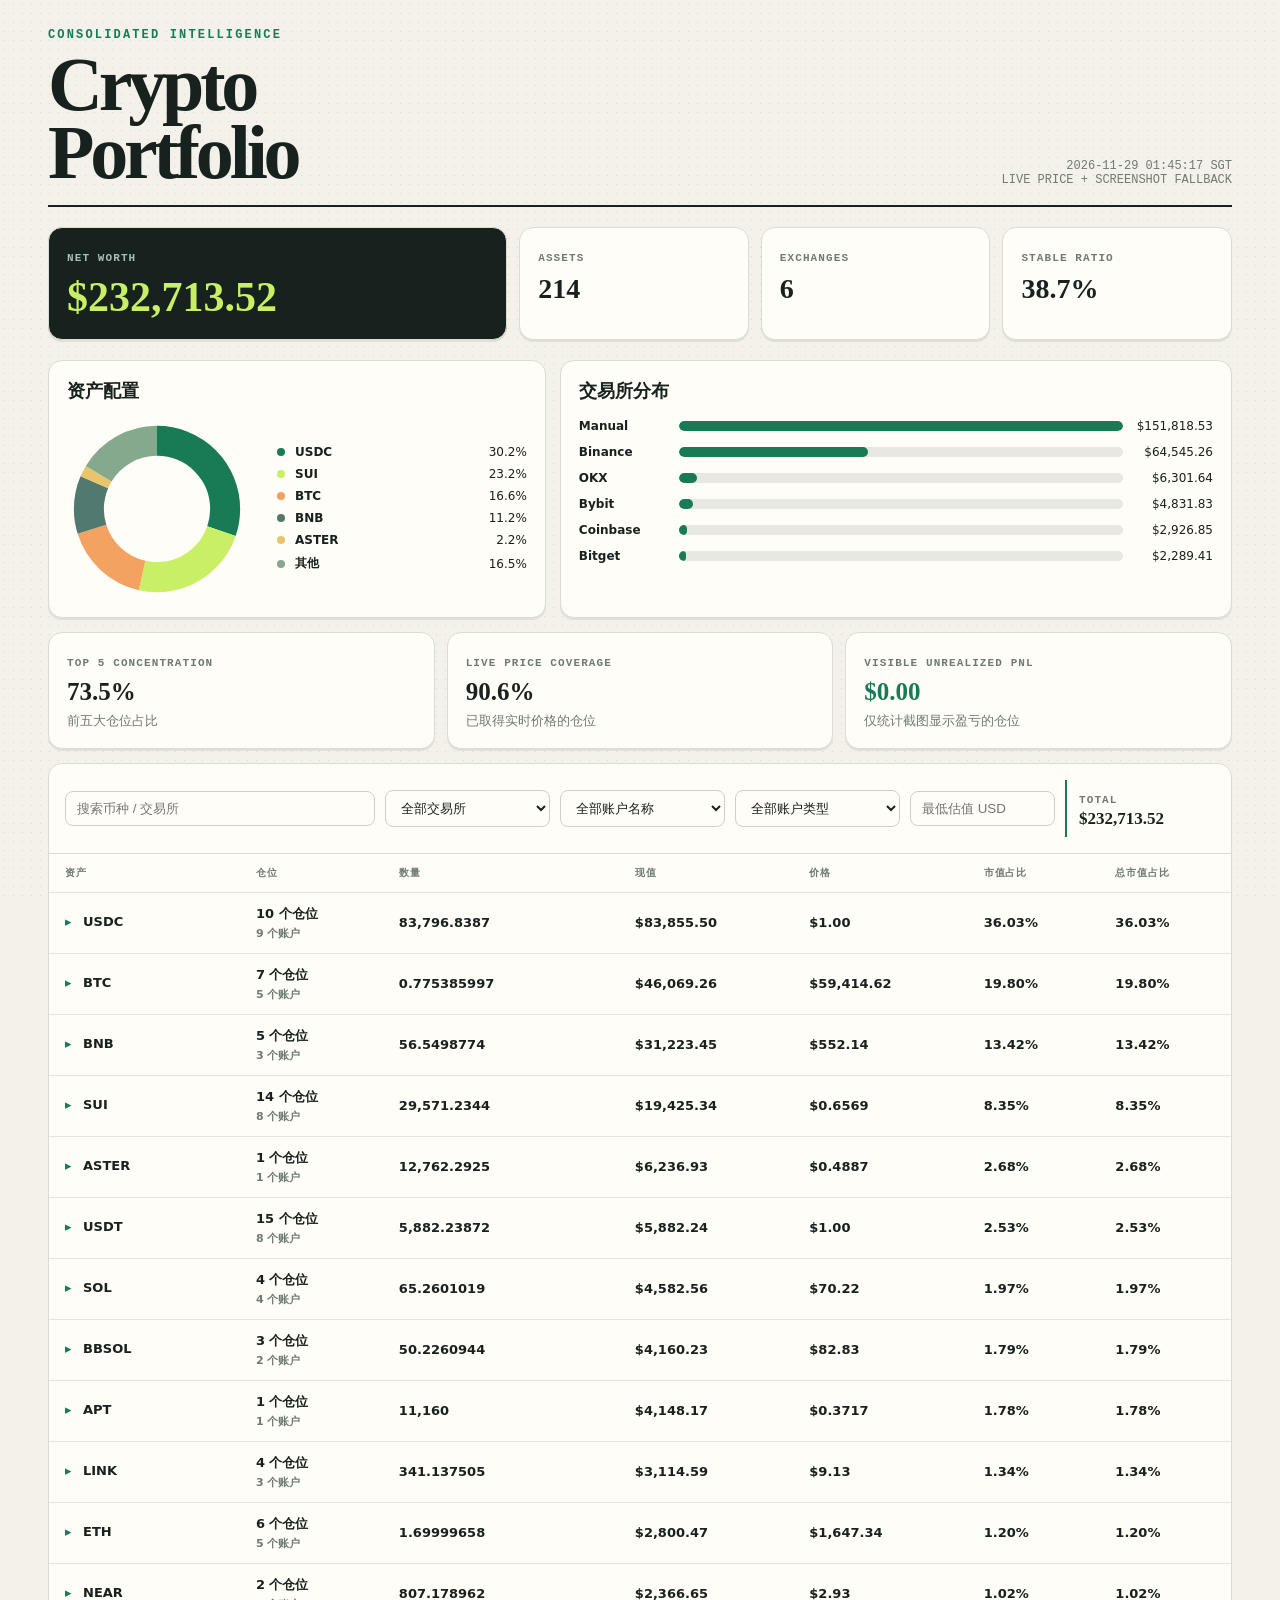
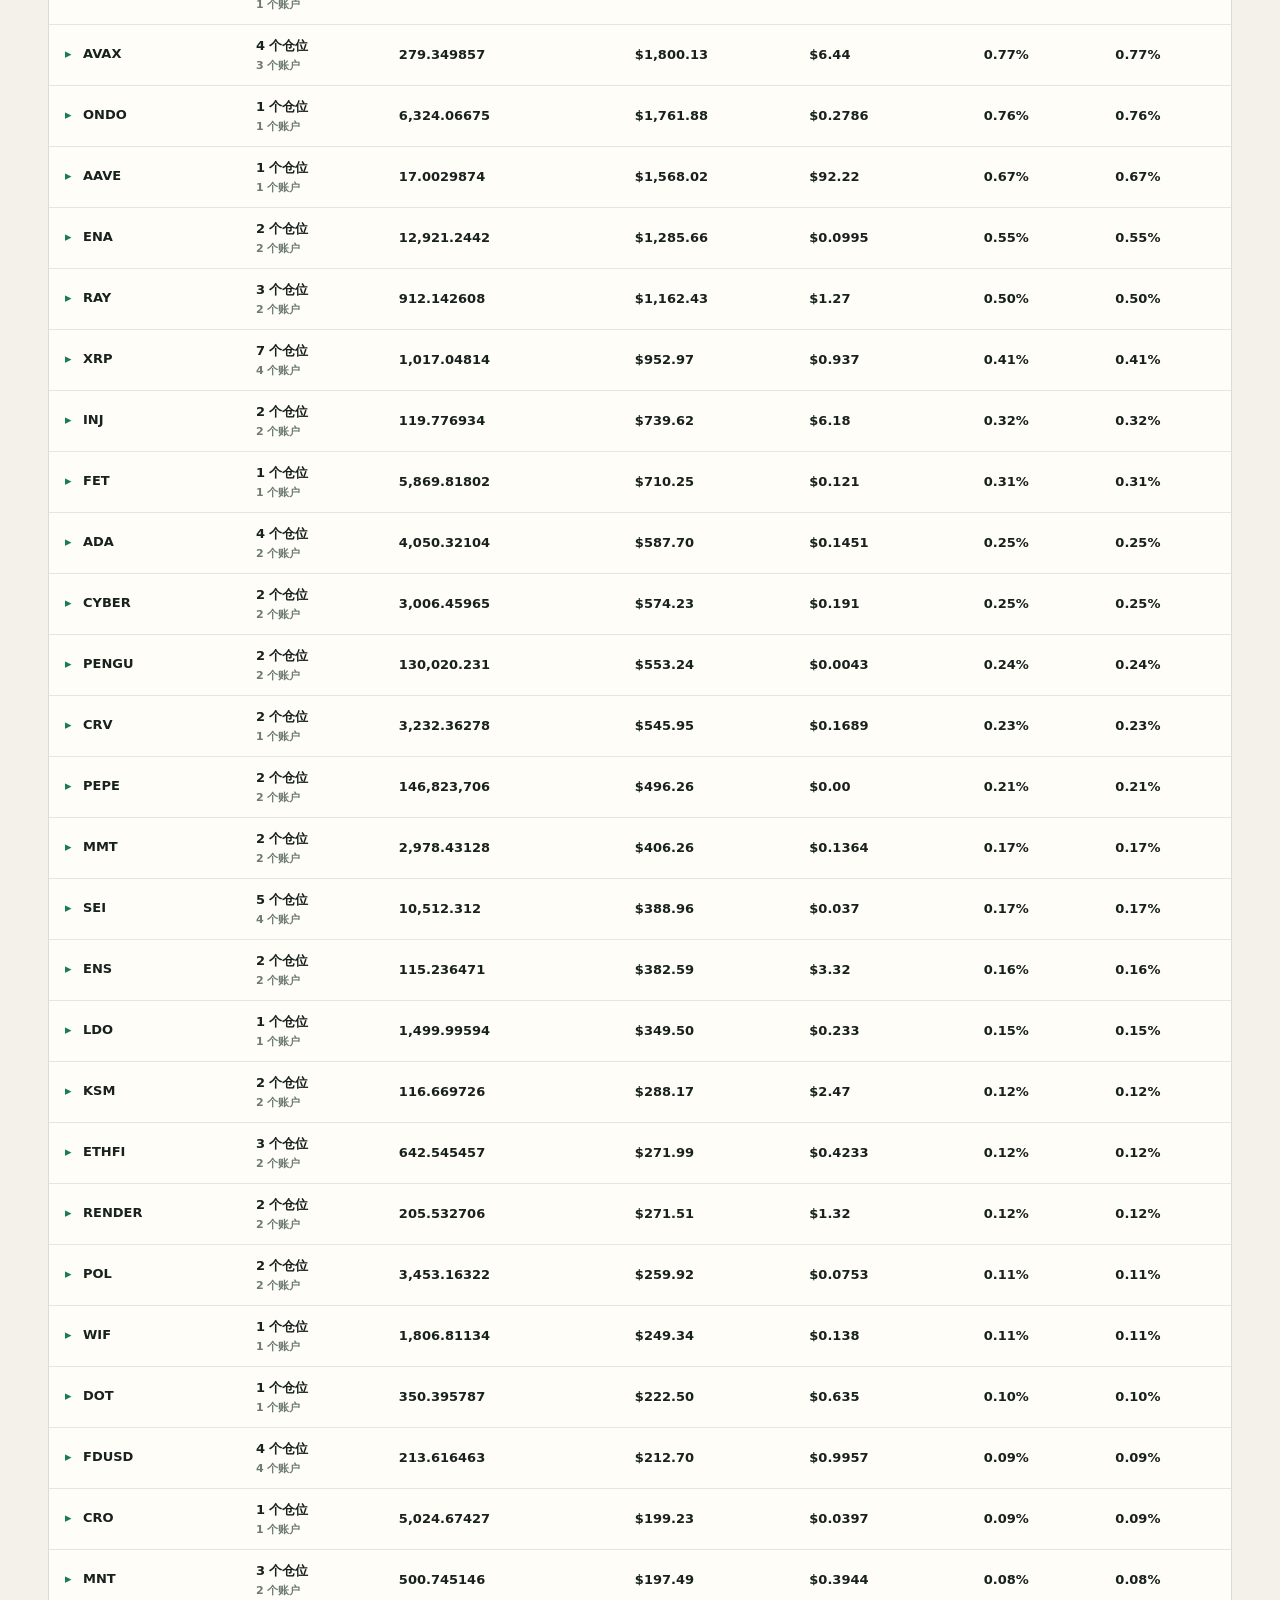
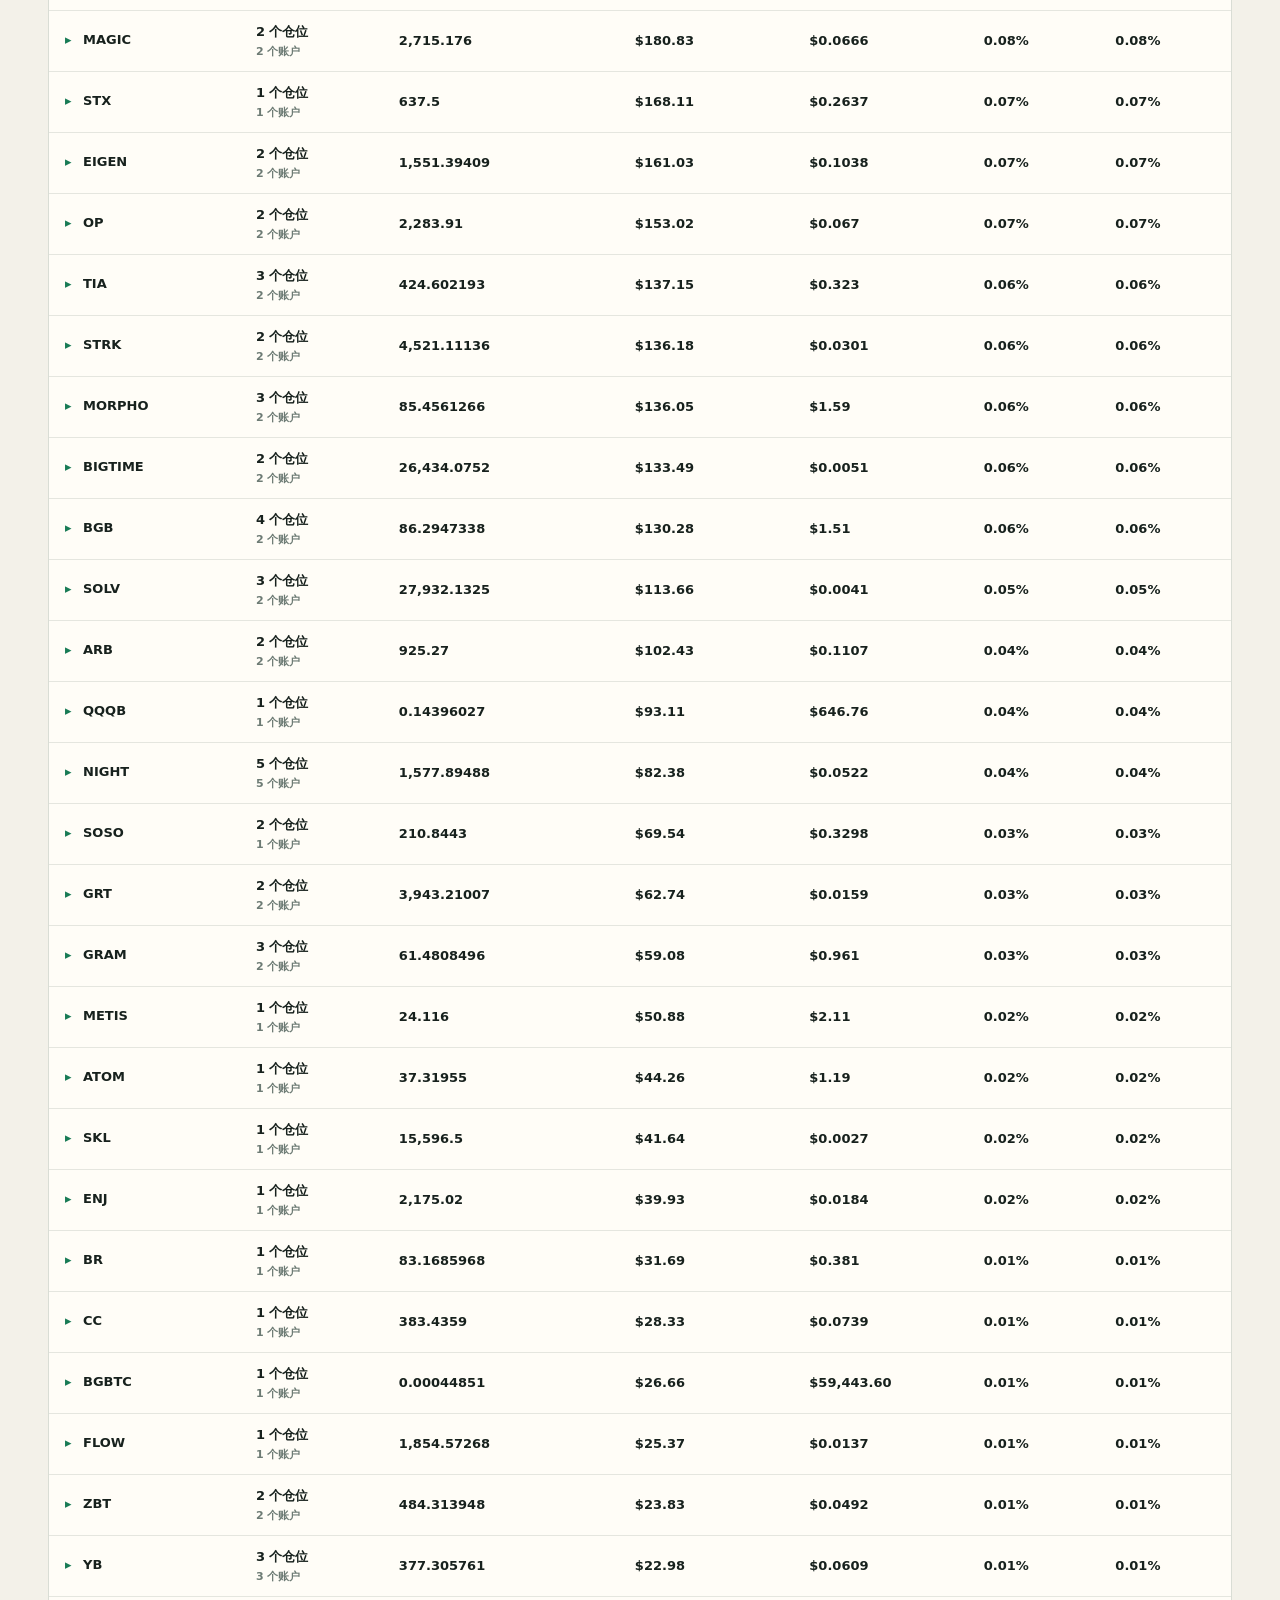
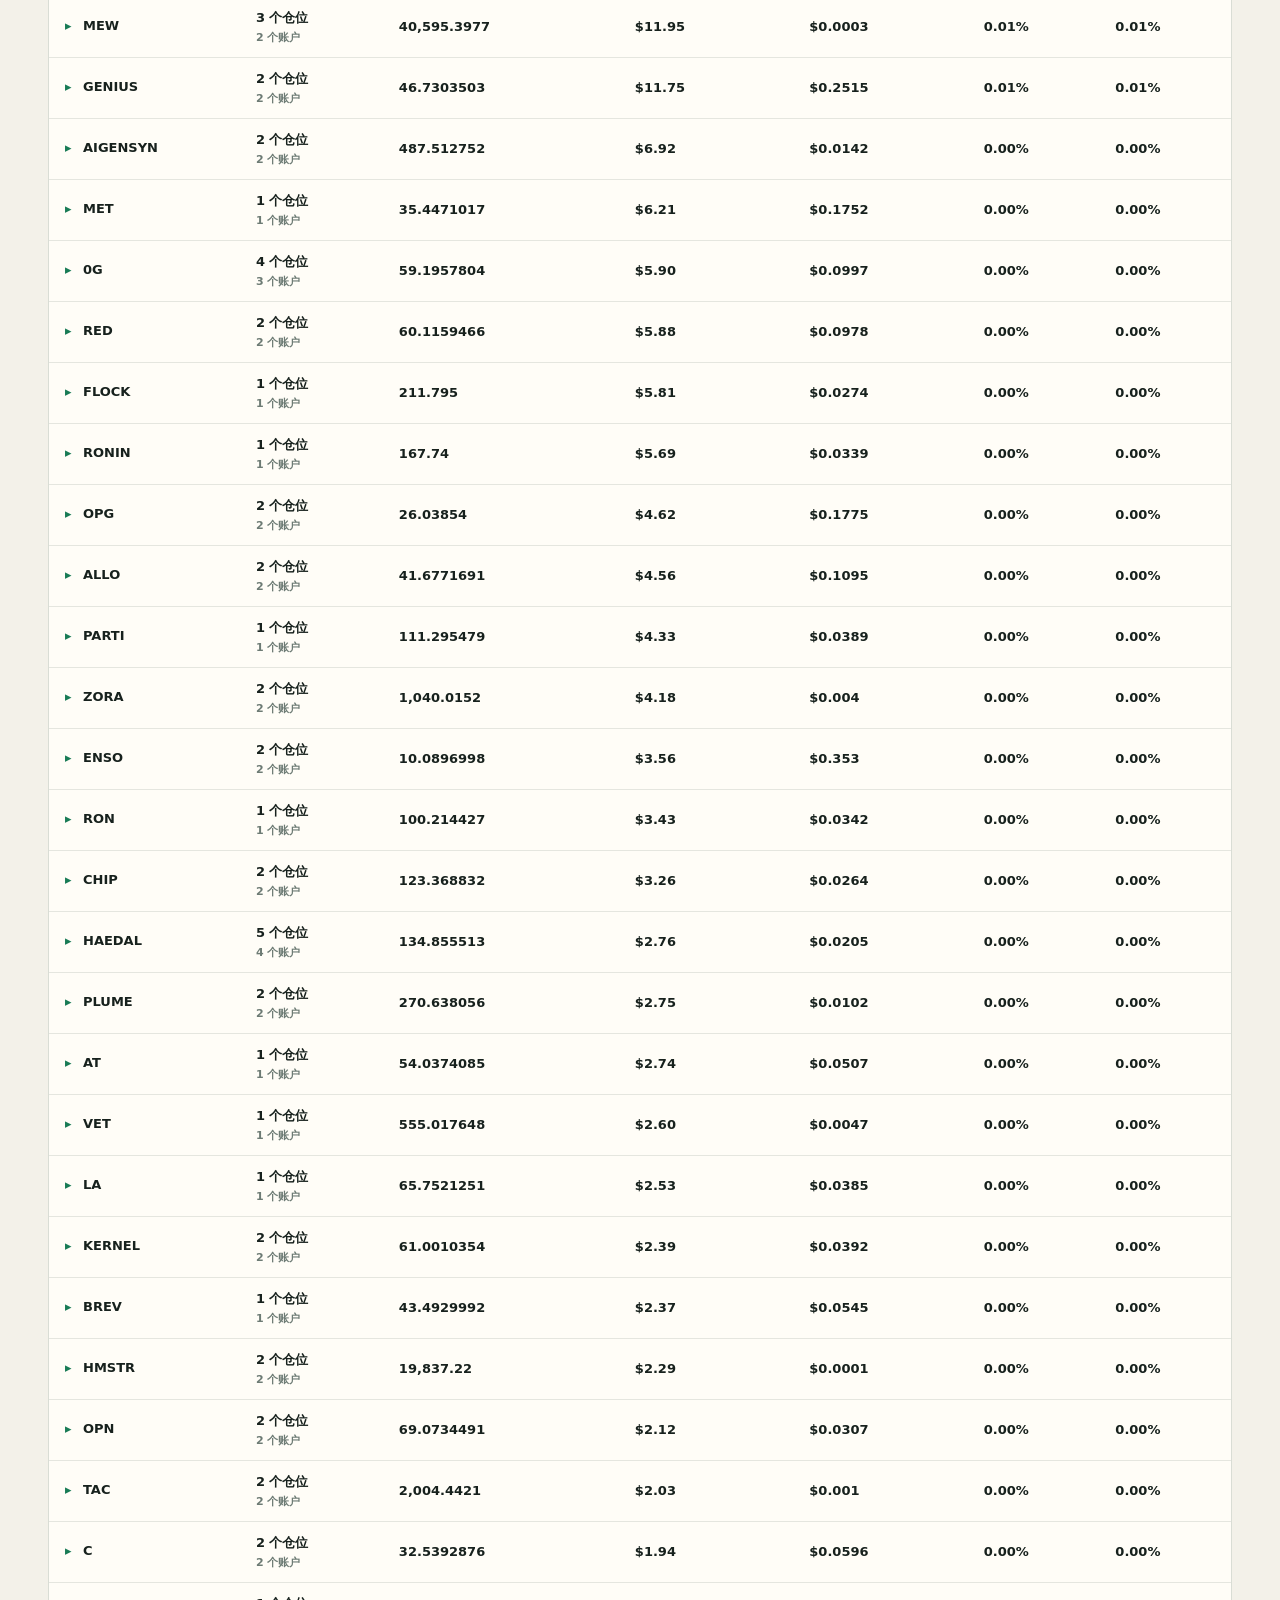
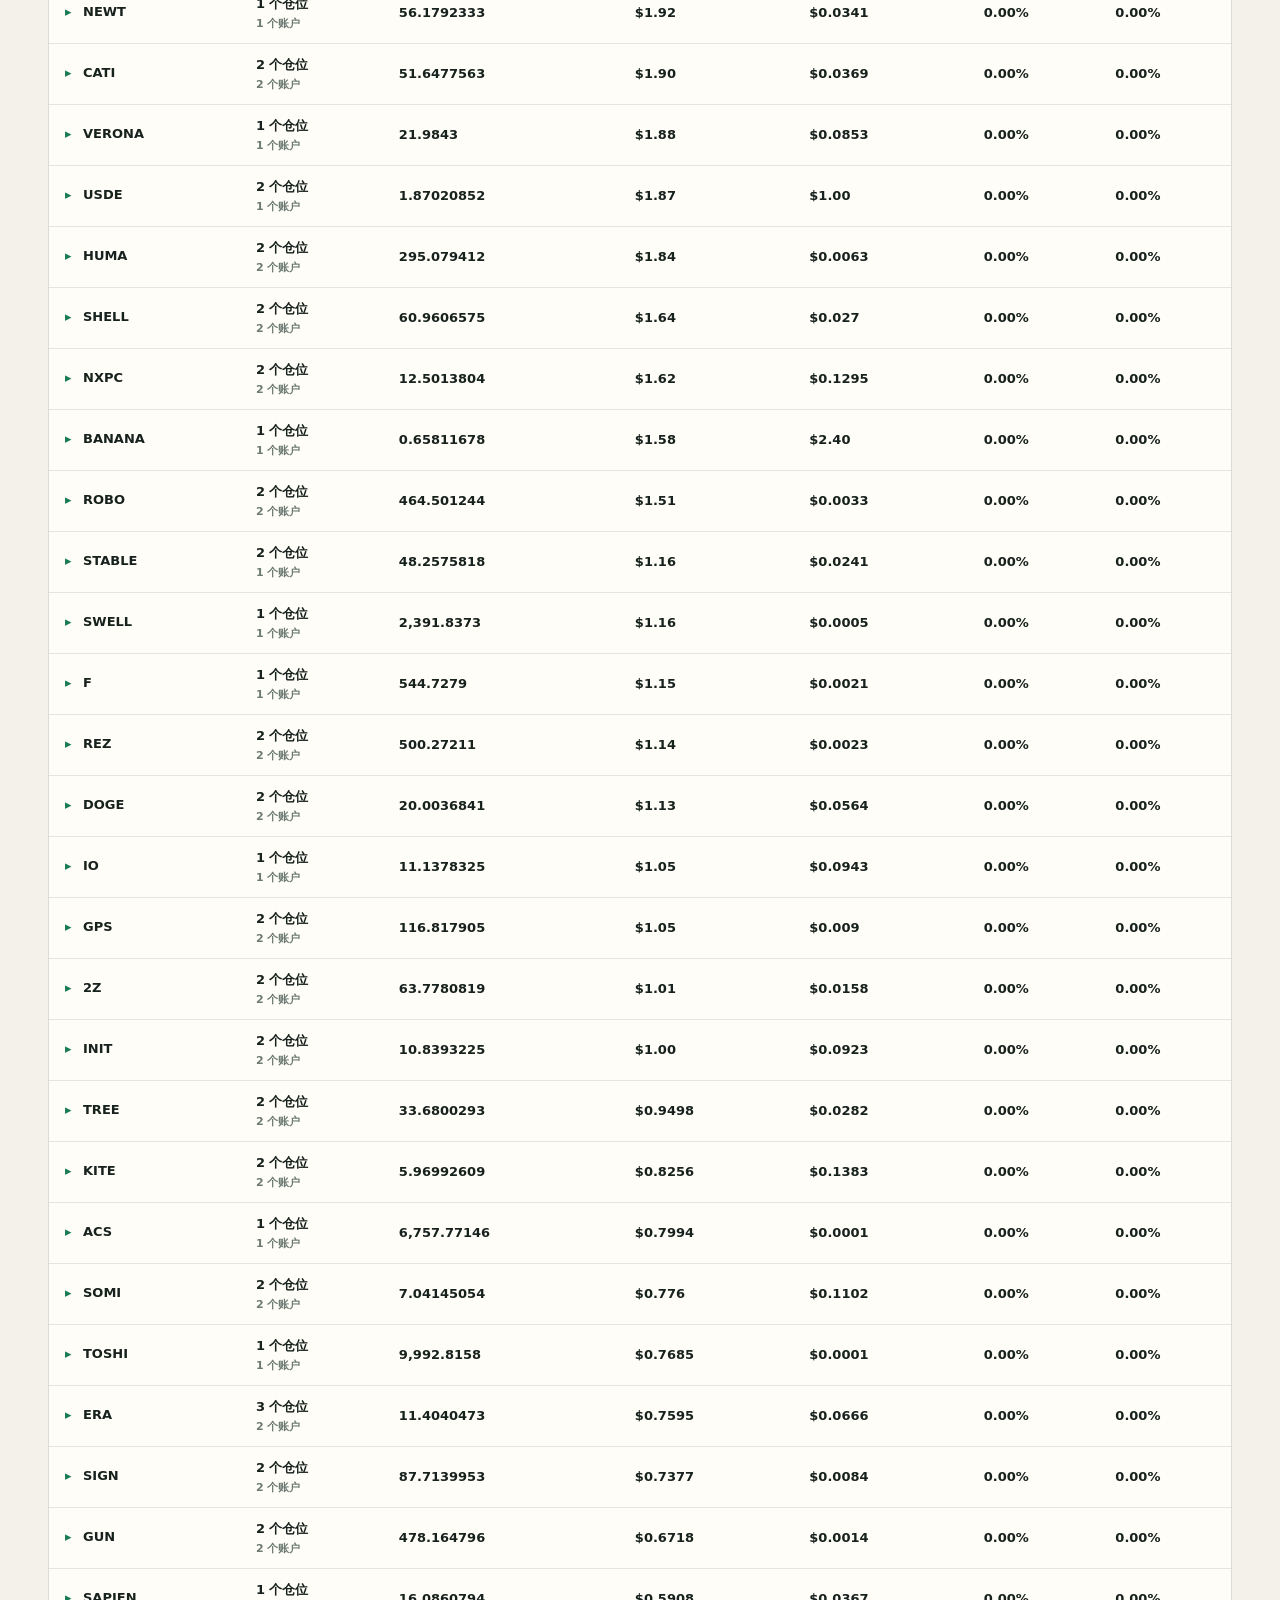
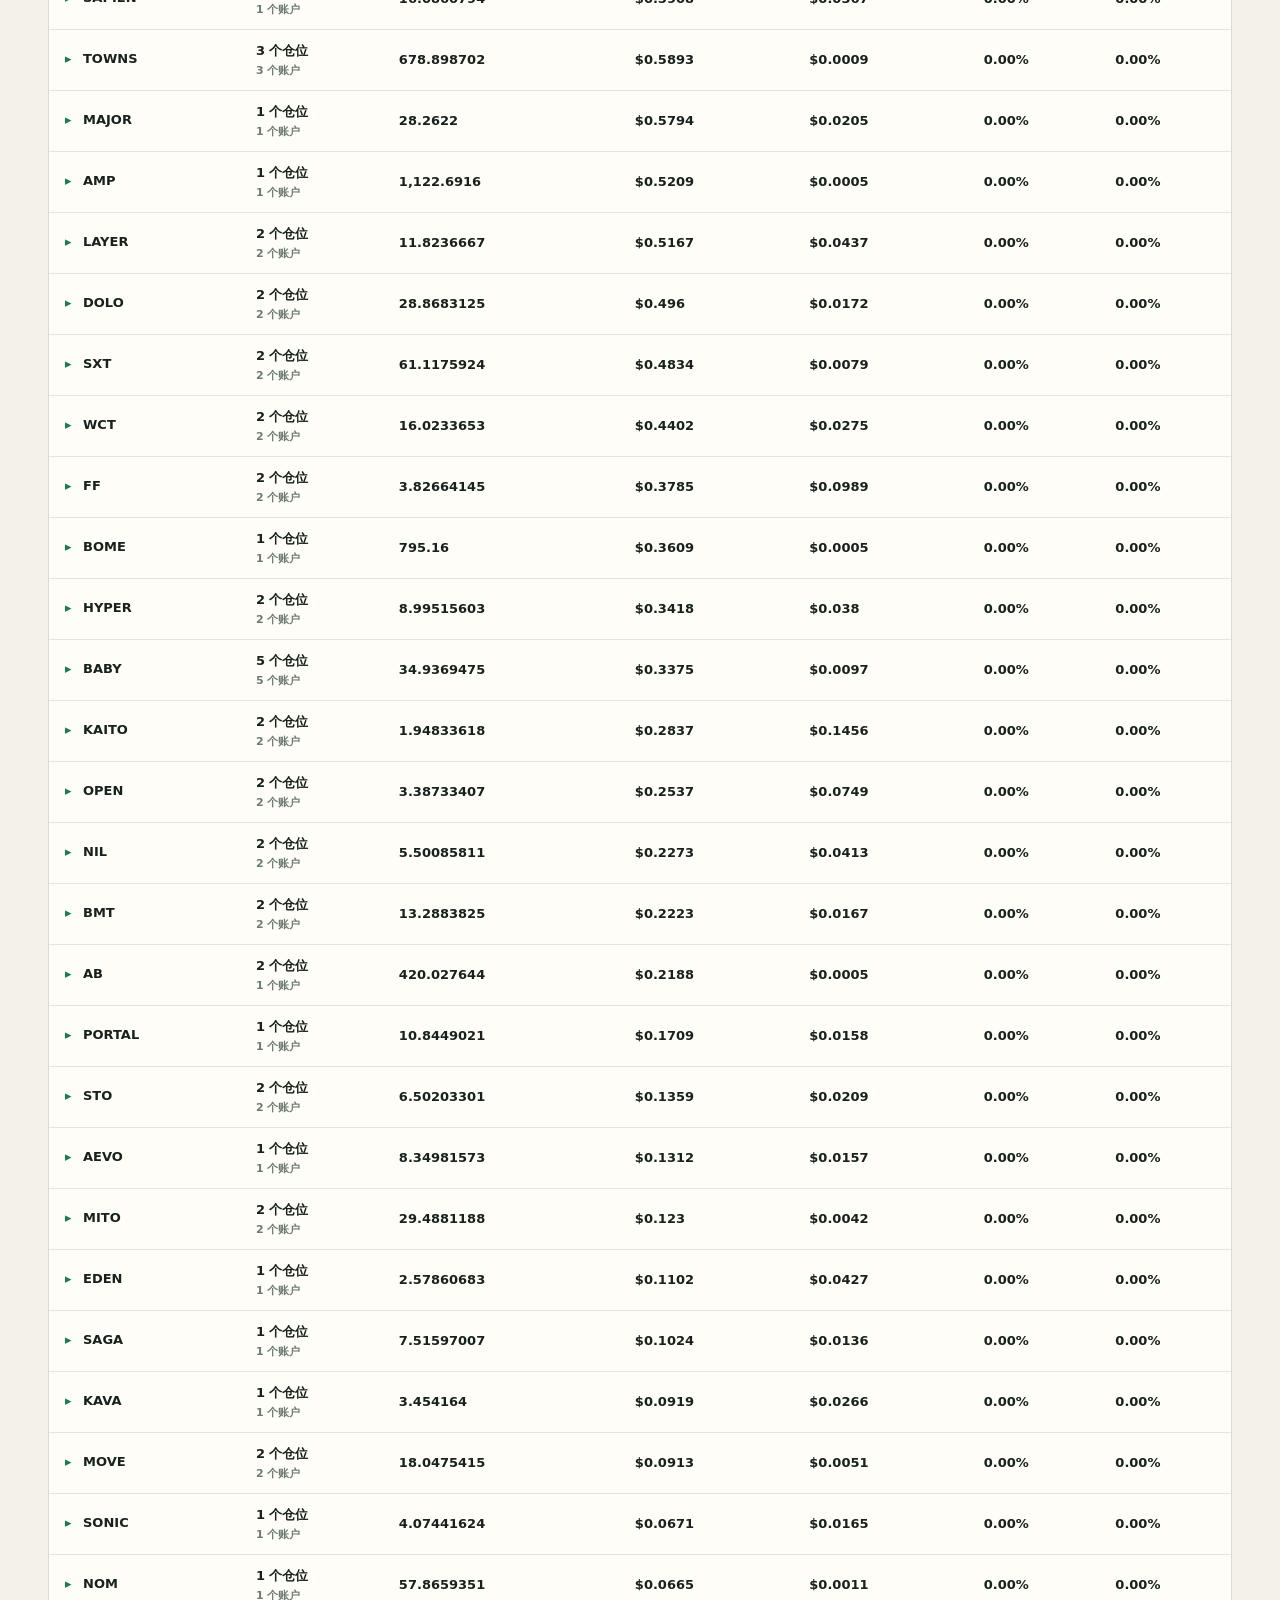
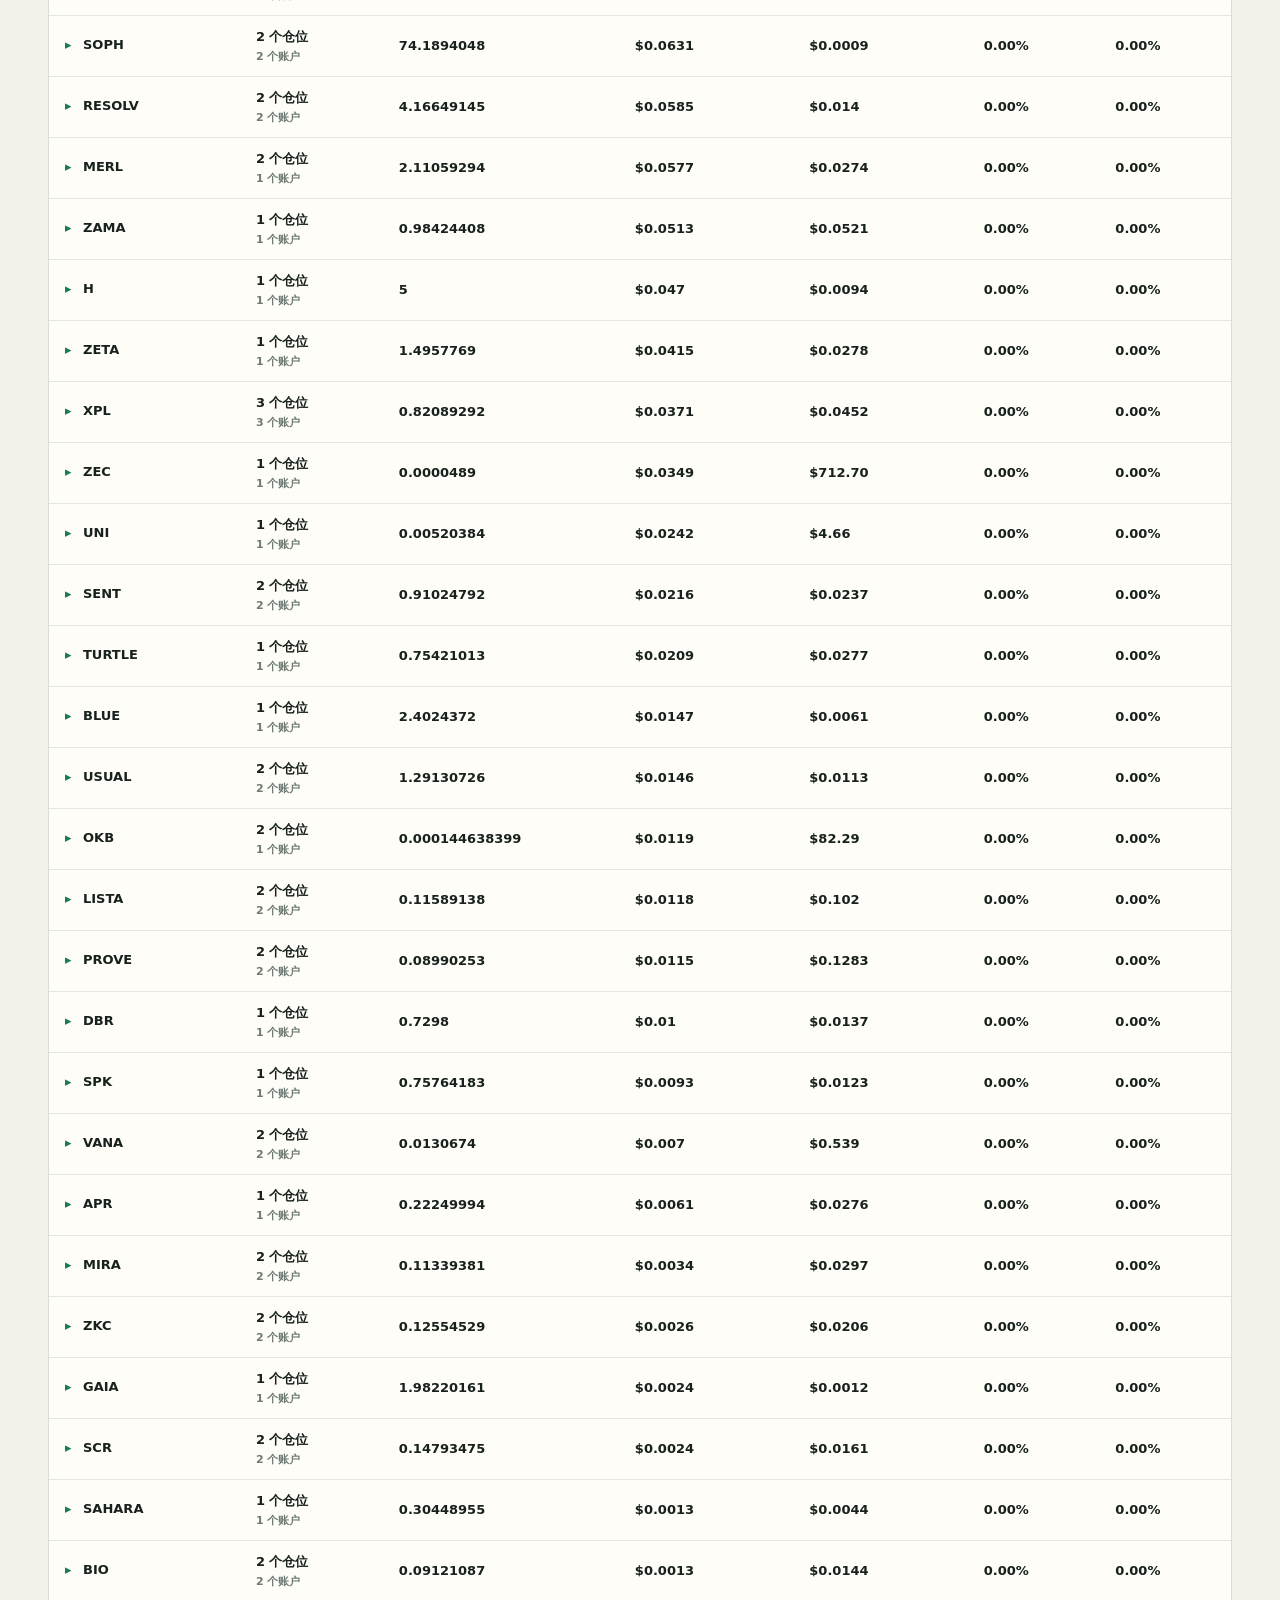
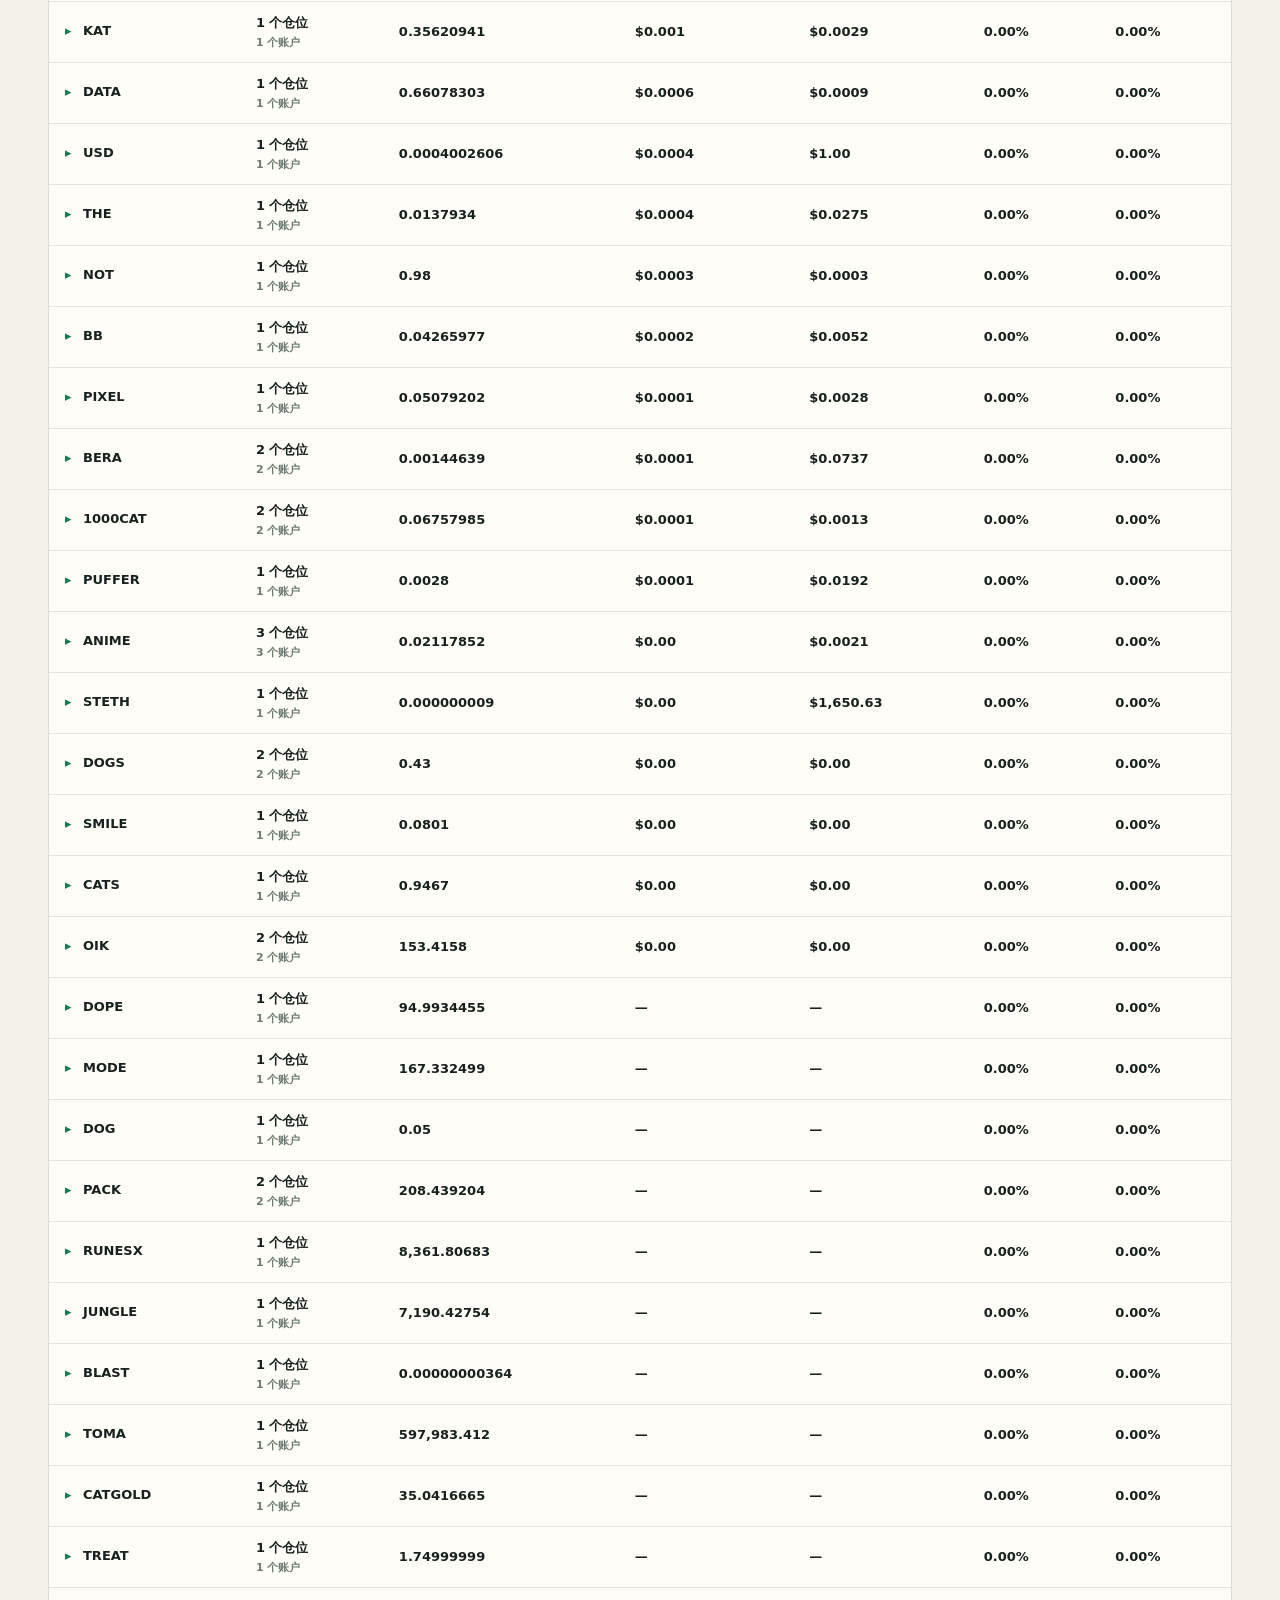
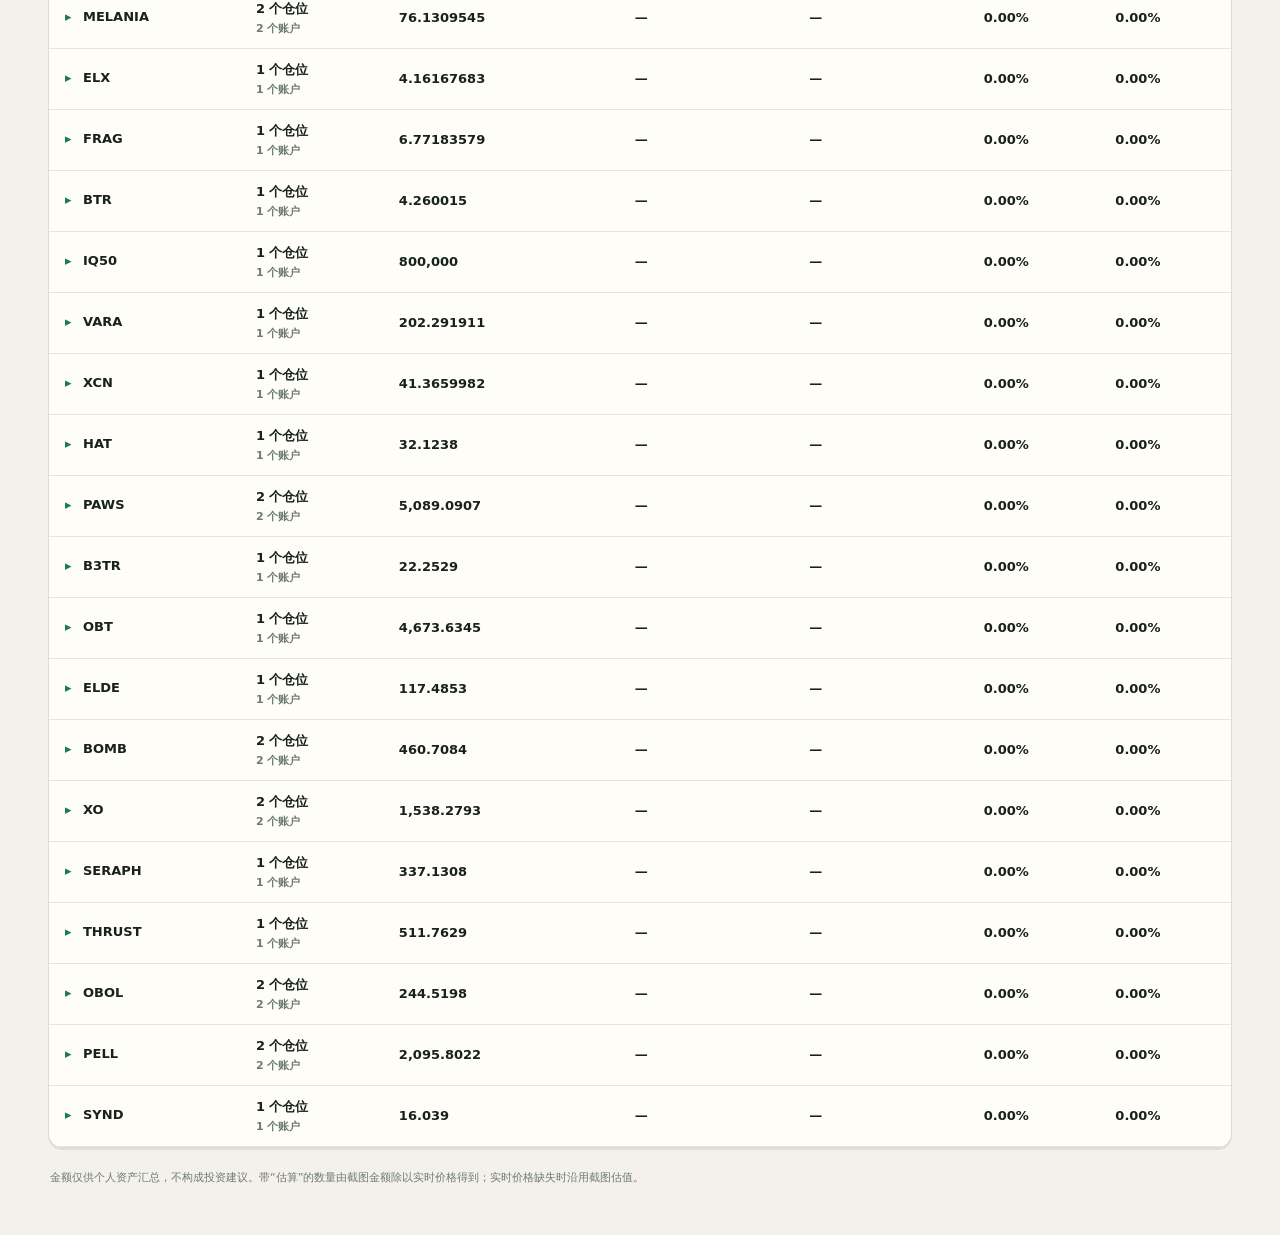
==== commit 05b66a02: "Update portfolio dashboard 2026-11-29 01:45" ====
--- a/dashboard.html
+++ b/dashboard.html
@@ -15,14 +15,14 @@
 .table-panel{margin-top:14px;padding:0;overflow:hidden} .tools{display:flex;flex-wrap:wrap;gap:10px;padding:16px;border-bottom:1px solid var(--line);align-items:center} input,select{min-width:0;background:transparent;border:1px solid #cbd1c9;border-radius:8px;padding:9px 11px;color:var(--ink)} #search{flex:1 1 280px} .tools select{flex:1 1 135px} #minValue{flex:0 1 145px} .list-total{margin-left:auto;min-width:150px;padding:8px 12px;border-left:2px solid var(--green)} .list-total strong{display:block;font:700 17px Georgia,serif;margin-top:2px} table{width:100%;min-width:940px;border-collapse:collapse} th,td{padding:12px 16px;text-align:left;border-bottom:1px solid #e5e6df;font-size:13px} .table-panel .right{text-align:left} th{font:700 10px ui-monospace,monospace;letter-spacing:.08em;color:var(--muted);text-transform:uppercase} tbody tr:hover{background:#f4f7ed} .group-row{cursor:pointer} .group-row td{font-weight:600} .detail-row{background:#f7f6ef;color:#526159} .detail-row td:first-child{padding-left:38px} .chevron{display:inline-block;width:18px;color:var(--green)} .coin{font-weight:800} .sub{display:block;color:var(--muted);font-size:11px;margin-top:3px} .estimate{color:#9a5e17} footer{padding:22px 2px;color:var(--muted);font-size:11px}
 @media(max-width:760px){.shell{padding:16px} header{align-items:start} .stamp{display:none} .metrics{grid-template-columns:1fr 1fr} .metric.hero{grid-column:1/-1} .grid{grid-template-columns:1fr} .diagnostics{grid-template-columns:1fr} .donut-wrap{grid-template-columns:150px 1fr} #donut{width:145px;height:145px} th:nth-child(3),td:nth-child(3),th:nth-child(5),td:nth-child(5),th:nth-child(6),td:nth-child(6){display:none} th,td{padding:11px 9px} .tools>*{flex:1 1 145px!important} .list-total{margin-left:0}}
 </style></head><body><main class="shell">
-<header><div><div class="eyebrow">Consolidated Intelligence</div><h1>Crypto<br>Portfolio</h1></div><div class="stamp">2026-11-29 01:30:16 SGT<br>LIVE PRICE + SCREENSHOT FALLBACK</div></header>
+<header><div><div class="eyebrow">Consolidated Intelligence</div><h1>Crypto<br>Portfolio</h1></div><div class="stamp">2026-11-29 01:45:17 SGT<br>LIVE PRICE + SCREENSHOT FALLBACK</div></header>
 <section class="metrics"><div class="metric hero"><span class="label">Net worth</span><strong id="total">-</strong></div><div class="metric"><span class="label">Assets</span><strong id="assetCount">-</strong></div><div class="metric"><span class="label">Exchanges</span><strong id="exchangeCount">-</strong></div><div class="metric"><span class="label">Stable ratio</span><strong id="stableRatio">-</strong></div></section>
 <section class="grid"><div class="panel"><h2>资产配置</h2><div class="donut-wrap"><svg id="donut" viewBox="0 0 42 42"></svg><div class="legend" id="legend"></div></div></div><div class="panel"><h2>交易所分布</h2><div id="exchangeBars"></div></div></section>
 <section class="diagnostics"><div class="panel diagnostic"><span class="label">Top 5 concentration</span><strong id="concentration">-</strong><small>前五大仓位占比</small></div><div class="panel diagnostic"><span class="label">Live price coverage</span><strong id="coverage">-</strong><small>已取得实时价格的仓位</small></div><div class="panel diagnostic"><span class="label">Visible unrealized PNL</span><strong id="pnl">-</strong><small>仅统计截图显示盈亏的仓位</small></div></section>
 <section class="panel table-panel"><div class="tools"><input id="search" placeholder="搜索币种 / 交易所"><select id="exchange"><option value="">全部交易所</option></select><select id="accountName"><option value="">全部账户名称</option></select><select id="account"><option value="">全部账户类型</option></select><input id="minValue" type="number" min="0" step="1" placeholder="最低估值 USD"><div class="list-total"><span class="label">Total</span><strong id="listTotal">-</strong></div></div><div style="overflow:auto"><table><thead><tr><th>资产</th><th>仓位</th><th>数量</th><th>现值</th><th>价格</th><th>市值占比</th><th>总市值占比</th></tr></thead><tbody id="rows"></tbody></table></div></section>
 <footer>金额仅供个人资产汇总，不构成投资建议。带“估算”的数量由截图金额除以实时价格得到；实时价格缺失时沿用截图估值。</footer>
 </main><script>
-const portfolio={"generated_at": "2026-11-28T17:30:16.949562+00:00", "model": null, "source": "exchange_api+manual", "total_value_usd": 232965.2870239863, "asset_count": 426, "priced_asset_count": 389, "source_count": 10, "assets": [{"exchange": "Manual", "account_name": "sui-onchain", "account_type": "Wallet", "symbol": "USDC", "name": null, "amount": 83272.0, "screenshot_value_usd": null, "manual_price_usd": null, "pnl_usd": null, "pnl_percent": null, "coingecko_id": "usd-coin", "confidence": 1.0, "source_image": null, "entry_type": "asset", "price_usd": 1.00065, "price_provider": "Binance", "amount_estimated": false, "current_value_usd": 83326.1268, "valuation_source": "live_price"}, {"exchange": "Manual", "account_name": "sui-onchain", "account_type": "Wallet", "symbol": "SUI", "name": null, "amount": 97945.0, "screenshot_value_usd": null, "manual_price_usd": null, "pnl_usd": null, "pnl_percent": null, "coingecko_id": null, "confidence": 1.0, "source_image": null, "entry_type": "asset", "price_usd": 0.6578, "price_provider": "Binance", "amount_estimated": false, "current_value_usd": 64428.221000000005, "valuation_source": "live_price"}, {"exchange": "Binance", "account_name": "bn_0", "account_type": "Flexible Loan Collateral", "symbol": "BTC", "name": null, "amount": 0.47711966, "screenshot_value_usd": null, "pnl_usd": null, "pnl_percent": null, "coingecko_id": "bitcoin", "confidence": 1.0, "source_image": null, "entry_type": "asset", "price_usd": 59494.31, "price_provider": "Binance", "amount_estimated": false, "current_value_usd": 28385.904959134597, "valuation_source": "live_price"}, {"exchange": "Binance", "account_name": "bn_0", "account_type": "Flexible Loan Collateral", "symbol": "BNB", "name": null, "amount": 35.64323848, "screenshot_value_usd": null, "pnl_usd": null, "pnl_percent": null, "coingecko_id": "binancecoin", "confidence": 1.0, "source_image": null, "entry_type": "asset", "price_usd": 552.91, "price_provider": "Binance", "amount_estimated": false, "current_value_usd": 19707.5029879768, "valuation_source": "live_price"}, {"exchange": "Binance", "account_name": "bn_1", "account_type": "Flexible Loan Collateral", "symbol": "BTC", "name": null, "amount": 0.14278348, "screenshot_value_usd": null, "pnl_usd": null, "pnl_percent": null, "coingecko_id": "bitcoin", "confidence": 1.0, "source_image": null, "entry_type": "asset", "price_usd": 59494.31, "price_provider": "Binance", "amount_estimated": false, "current_value_usd": 8494.8046219988, "valuation_source": "live_price"}, {"exchange": "Binance", "account_name": "bn_1", "account_type": "Flexible Loan Collateral", "symbol": "BNB", "name": null, "amount": 15.00122066, "screenshot_value_usd": null, "pnl_usd": null, "pnl_percent": null, "coingecko_id": "binancecoin", "confidence": 1.0, "source_image": null, "entry_type": "asset", "price_usd": 552.91, "price_provider": "Binance", "amount_estimated": false, "current_value_usd": 8294.3249151206, "valuation_source": "live_price"}, {"exchange": "Binance", "account_name": "bn_1", "account_type": "Simple Earn Flexible", "symbol": "BTC", "name": null, "amount": 0.13920527, "screenshot_value_usd": null, "pnl_usd": null, "pnl_percent": null, "coingecko_id": "bitcoin", "confidence": 1.0, "source_image": null, "entry_type": "asset", "price_usd": 59494.31, "price_provider": "Binance", "amount_estimated": false, "current_value_usd": 8281.921487013698, "valuation_source": "live_price"}, {"exchange": "Binance", "account_name": "bn_0", "account_type": "Simple Earn Flexible", "symbol": "ASTER", "name": null, "amount": 12762.29223239, "screenshot_value_usd": null, "pnl_usd": null, "pnl_percent": null, "coingecko_id": null, "confidence": 1.0, "source_image": null, "entry_type": "asset", "price_usd": 0.4912, "price_provider": "Binance", "amount_estimated": false, "current_value_usd": 6268.837944549969, "valuation_source": "live_price"}, {"exchange": "Binance", "account_name": "bn_1", "account_type": "Simple Earn Flexible", "symbol": "USDT", "name": null, "amount": 5140.76495254, "screenshot_value_usd": null, "pnl_usd": null, "pnl_percent": null, "coingecko_id": "tether", "confidence": 1.0, "source_image": null, "entry_type": "asset", "price_usd": 1.0, "price_provider": "stablecoin peg", "amount_estimated": false, "current_value_usd": 5140.76495254, "valuation_source": "live_price"}, {"exchange": "Binance", "account_name": "bn_1", "account_type": "Simple Earn Flexible", "symbol": "SOL", "name": null, "amount": 65.25995954, "screenshot_value_usd": null, "pnl_usd": null, "pnl_percent": null, "coingecko_id": "solana", "confidence": 1.0, "source_image": null, "entry_type": "asset", "price_usd": 70.49, "price_provider": "Binance", "amount_estimated": false, "current_value_usd": 4600.1745479746, "valuation_source": "live_price"}, {"exchange": "Manual", "account_name": "apt-onchain", "account_type": "Wallet", "symbol": "APT", "name": null, "amount": 11160.0, "screenshot_value_usd": null, "manual_price_usd": null, "pnl_usd": null, "pnl_percent": null, "coingecko_id": null, "confidence": 1.0, "source_image": null, "entry_type": "asset", "price_usd": 0.3724, "price_provider": "Binance", "amount_estimated": false, "current_value_usd": 4155.984, "valuation_source": "live_price"}, {"exchange": "Bybit", "account_name": "bb_1", "account_type": "Earn FlexibleSaving", "symbol": "BBSOL", "name": null, "amount": 50.02075841, "screenshot_value_usd": null, "pnl_usd": null, "pnl_percent": null, "coingecko_id": null, "confidence": 1.0, "source_image": null, "entry_type": "asset", "price_usd": 83.06, "price_provider": "Bybit", "amount_estimated": false, "current_value_usd": 4154.7241935346, "valuation_source": "live_price"}, {"exchange": "Binance", "account_name": "bn_0", "account_type": "Simple Earn Flexible", "symbol": "BNB", "name": null, "amount": 5.85226035, "screenshot_value_usd": null, "pnl_usd": null, "pnl_percent": null, "coingecko_id": "binancecoin", "confidence": 1.0, "source_image": null, "entry_type": "asset", "price_usd": 552.91, "price_provider": "Binance", "amount_estimated": false, "current_value_usd": 3235.7732701184996, "valuation_source": "live_price"}, {"exchange": "Binance", "account_name": "bn_0", "account_type": "Flexible Loan Collateral", "symbol": "NEAR", "name": null, "amount": 807.17890838, "screenshot_value_usd": null, "pnl_usd": null, "pnl_percent": null, "coingecko_id": null, "confidence": 1.0, "source_image": null, "entry_type": "asset", "price_usd": 2.934, "price_provider": "Binance", "amount_estimated": false, "current_value_usd": 2368.2629171869203, "valuation_source": "live_price"}, {"exchange": "Binance", "account_name": "bn_0", "account_type": "Flexible Loan Collateral", "symbol": "ETH", "name": null, "amount": 1.27880638, "screenshot_value_usd": null, "pnl_usd": null, "pnl_percent": null, "coingecko_id": "ethereum", "confidence": 1.0, "source_image": null, "entry_type": "asset", "price_usd": 1650.29, "price_provider": "Binance", "amount_estimated": false, "current_value_usd": 2110.4013808502, "valuation_source": "live_price"}, {"exchange": "Binance", "account_name": "bn_1", "account_type": "Simple Earn Flexible", "symbol": "ONDO", "name": null, "amount": 6324.06634886, "screenshot_value_usd": null, "pnl_usd": null, "pnl_percent": null, "coingecko_id": null, "confidence": 1.0, "source_image": null, "entry_type": "asset", "price_usd": 0.2796, "price_provider": "Binance", "amount_estimated": false, "current_value_usd": 1768.2089511412562, "valuation_source": "live_price"}, {"exchange": "Binance", "account_name": "bn_1", "account_type": "Simple Earn Flexible", "symbol": "AAVE", "name": null, "amount": 17.00298723, "screenshot_value_usd": null, "pnl_usd": null, "pnl_percent": null, "coingecko_id": null, "confidence": 1.0, "source_image": null, "entry_type": "asset", "price_usd": 92.43, "price_provider": "Binance", "amount_estimated": false, "current_value_usd": 1571.5861096689, "valuation_source": "live_price"}, {"exchange": "Binance", "account_name": "bn_1", "account_type": "Simple Earn Flexible", "symbol": "LINK", "name": null, "amount": 149.86516012, "screenshot_value_usd": null, "pnl_usd": null, "pnl_percent": null, "coingecko_id": "chainlink", "confidence": 1.0, "source_image": null, "entry_type": "asset", "price_usd": 9.144, "price_provider": "Binance", "amount_estimated": false, "current_value_usd": 1370.3670241372802, "valuation_source": "live_price"}, {"exchange": "Binance", "account_name": "bn_1", "account_type": "Simple Earn Flexible", "symbol": "ENA", "name": null, "amount": 12920.88602229, "screenshot_value_usd": null, "pnl_usd": null, "pnl_percent": null, "coingecko_id": null, "confidence": 1.0, "source_image": null, "entry_type": "asset", "price_usd": 0.0996, "price_provider": "Binance", "amount_estimated": false, "current_value_usd": 1286.920247820084, "valuation_source": "live_price"}, {"exchange": "Coinbase", "account_name": "cb_0", "account_type": "Advanced Trade", "symbol": "LINK", "name": null, "amount": 103.44, "screenshot_value_usd": null, "pnl_usd": null, "pnl_percent": null, "coingecko_id": "chainlink", "confidence": 1.0, "source_image": null, "entry_type": "asset", "price_usd": 9.144, "price_provider": "Binance", "amount_estimated": false, "current_value_usd": 945.85536, "valuation_source": "live_price"}, {"exchange": "Binance", "account_name": "bn_1", "account_type": "Simple Earn Flexible", "symbol": "XRP", "name": null, "amount": 1003.41181997, "screenshot_value_usd": null, "pnl_usd": null, "pnl_percent": null, "coingecko_id": "ripple", "confidence": 1.0, "source_image": null, "entry_type": "asset", "price_usd": 0.9392, "price_provider": "Binance", "amount_estimated": false, "current_value_usd": 942.404381315824, "valuation_source": "live_price"}, {"exchange": "OKX", "account_name": "okx_1", "account_type": "Simple Earn", "symbol": "AVAX", "name": null, "amount": 134.77919718, "screenshot_value_usd": null, "pnl_usd": null, "pnl_percent": null, "coingecko_id": null, "confidence": 1.0, "source_image": null, "entry_type": "asset", "price_usd": 6.452, "price_provider": "Binance", "amount_estimated": false, "current_value_usd": 869.59538020536, "valuation_source": "live_price"}, {"exchange": "Binance", "account_name": "bn_1", "account_type": "Simple Earn Flexible", "symbol": "RAY", "name": null, "amount": 611.47010129, "screenshot_value_usd": null, "pnl_usd": null, "pnl_percent": null, "coingecko_id": null, "confidence": 1.0, "source_image": null, "entry_type": "asset", "price_usd": 1.2794, "price_provider": "Binance", "amount_estimated": false, "current_value_usd": 782.3148475904261, "valuation_source": "live_price"}, {"exchange": "OKX", "account_name": "okx_1", "account_type": "Funding", "symbol": "LINK", "name": null, "amount": 79.936, "screenshot_value_usd": null, "pnl_usd": null, "pnl_percent": null, "coingecko_id": "chainlink", "confidence": 1.0, "source_image": null, "entry_type": "asset", "price_usd": 9.144, "price_provider": "Binance", "amount_estimated": false, "current_value_usd": 730.934784, "valuation_source": "live_price"}, {"exchange": "Binance", "account_name": "bn_1", "account_type": "Simple Earn Flexible", "symbol": "FET", "name": null, "amount": 5869.81615649, "screenshot_value_usd": null, "pnl_usd": null, "pnl_percent": null, "coingecko_id": null, "confidence": 1.0, "source_image": null, "entry_type": "asset", "price_usd": 0.1209, "price_provider": "Binance", "amount_estimated": false, "current_value_usd": 709.660773319641, "valuation_source": "live_price"}, {"exchange": "OKX", "account_name": "okx_0", "account_type": "Simple Earn", "symbol": "BTC", "name": null, "amount": 0.00978036, "screenshot_value_usd": null, "pnl_usd": null, "pnl_percent": null, "coingecko_id": "bitcoin", "confidence": 1.0, "source_image": null, "entry_type": "asset", "price_usd": 59494.31, "price_provider": "Binance", "amount_estimated": false, "current_value_usd": 581.8757697515999, "valuation_source": "live_price"}, {"exchange": "Binance", "account_name": "bn_1", "account_type": "Simple Earn Flexible", "symbol": "CYBER", "name": null, "amount": 3006.30947204, "screenshot_value_usd": null, "pnl_usd": null, "pnl_percent": null, "coingecko_id": null, "confidence": 1.0, "source_image": null, "entry_type": "asset", "price_usd": 0.191, "price_provider": "Binance", "amount_estimated": false, "current_value_usd": 574.20510915964, "valuation_source": "live_price"}, {"exchange": "OKX", "account_name": "okx_1", "account_type": "Simple Earn", "symbol": "INJ", "name": null, "amount": 92.75693434, "screenshot_value_usd": null, "pnl_usd": null, "pnl_percent": null, "coingecko_id": null, "confidence": 1.0, "source_image": null, "entry_type": "asset", "price_usd": 6.17, "price_provider": "Binance", "amount_estimated": false, "current_value_usd": 572.3102848778, "valuation_source": "live_price"}, {"exchange": "Binance", "account_name": "bn_0", "account_type": "Simple Earn Flexible", "symbol": "PENGU", "name": null, "amount": 130020.1325366, "screenshot_value_usd": null, "pnl_usd": null, "pnl_percent": null, "coingecko_id": null, "confidence": 1.0, "source_image": null, "entry_type": "asset", "price_usd": 0.004269, "price_provider": "Binance", "amount_estimated": false, "current_value_usd": 555.0559457987454, "valuation_source": "live_price"}, {"exchange": "OKX", "account_name": "okx_1", "account_type": "Simple Earn", "symbol": "CRV", "name": null, "amount": 3232.36277766, "screenshot_value_usd": null, "pnl_usd": null, "pnl_percent": null, "coingecko_id": null, "confidence": 1.0, "source_image": null, "entry_type": "asset", "price_usd": 0.1696, "price_provider": "Binance", "amount_estimated": false, "current_value_usd": 548.208727091136, "valuation_source": "live_price"}, {"exchange": "OKX", "account_name": "okx_1", "account_type": "Simple Earn", "symbol": "ETH", "name": null, "amount": 0.31979598, "screenshot_value_usd": null, "pnl_usd": null, "pnl_percent": null, "coingecko_id": "ethereum", "confidence": 1.0, "source_image": null, "entry_type": "asset", "price_usd": 1650.29, "price_provider": "Binance", "amount_estimated": false, "current_value_usd": 527.7561078342, "valuation_source": "live_price"}, {"exchange": "Bitget", "account_name": "bg_0", "account_type": "Earn", "symbol": "USDC", "name": null, "amount": 511.37296864, "screenshot_value_usd": null, "pnl_usd": null, "pnl_percent": null, "coingecko_id": "usd-coin", "confidence": 1.0, "source_image": null, "entry_type": "asset", "price_usd": 1.00065, "price_provider": "Binance", "amount_estimated": false, "current_value_usd": 511.705361069616, "valuation_source": "live_price"}, {"exchange": "Binance", "account_name": "bn_1", "account_type": "Simple Earn Flexible", "symbol": "AVAX", "name": null, "amount": 76.85283202, "screenshot_value_usd": null, "pnl_usd": null, "pnl_percent": null, "coingecko_id": null, "confidence": 1.0, "source_image": null, "entry_type": "asset", "price_usd": 6.452, "price_provider": "Binance", "amount_estimated": false, "current_value_usd": 495.85447219303995, "valuation_source": "live_price"}, {"exchange": "OKX", "account_name": "okx_1", "account_type": "Funding", "symbol": "PEPE", "name": null, "amount": 143016431.2, "screenshot_value_usd": null, "pnl_usd": null, "pnl_percent": null, "coingecko_id": "pepe", "confidence": 1.0, "source_image": null, "entry_type": "asset", "price_usd": 3.41e-06, "price_provider": "Binance", "amount_estimated": false, "current_value_usd": 487.68603039199996, "valuation_source": "live_price"}, {"exchange": "Coinbase", "account_name": "cb_0", "account_type": "Advanced Trade", "symbol": "AVAX", "name": null, "amount": 67.71782, "screenshot_value_usd": null, "pnl_usd": null, "pnl_percent": null, "coingecko_id": null, "confidence": 1.0, "source_image": null, "entry_type": "asset", "price_usd": 6.452, "price_provider": "Binance", "amount_estimated": false, "current_value_usd": 436.91537464000004, "valuation_source": "live_price"}, {"exchange": "Binance", "account_name": "bn_0", "account_type": "Simple Earn Flexible", "symbol": "BTC", "name": null, "amount": 0.00649721, "screenshot_value_usd": null, "pnl_usd": null, "pnl_percent": null, "coingecko_id": "bitcoin", "confidence": 1.0, "source_image": null, "entry_type": "asset", "price_usd": 59494.31, "price_provider": "Binance", "amount_estimated": false, "current_value_usd": 386.54702587509996, "valuation_source": "live_price"}, {"exchange": "Bitget", "account_name": "bg_1", "account_type": "Earn", "symbol": "RAY", "name": null, "amount": 299.80616688, "screenshot_value_usd": null, "pnl_usd": null, "pnl_percent": null, "coingecko_id": null, "confidence": 1.0, "source_image": null, "entry_type": "asset", "price_usd": 1.2794, "price_provider": "Binance", "amount_estimated": false, "current_value_usd": 383.572009906272, "valuation_source": "live_price"}, {"exchange": "OKX", "account_name": "okx_0", "account_type": "Simple Earn", "symbol": "USDT", "name": null, "amount": 383.15998433, "screenshot_value_usd": null, "pnl_usd": null, "pnl_percent": null, "coingecko_id": "tether", "confidence": 1.0, "source_image": null, "entry_type": "asset", "price_usd": 1.0, "price_provider": "stablecoin peg", "amount_estimated": false, "current_value_usd": 383.15998433, "valuation_source": "live_price"}, {"exchange": "Binance", "account_name": "bn_1", "account_type": "Simple Earn Flexible", "symbol": "ENS", "name": null, "amount": 115.22643147, "screenshot_value_usd": null, "pnl_usd": null, "pnl_percent": null, "coingecko_id": null, "confidence": 1.0, "source_image": null, "entry_type": "asset", "price_usd": 3.32, "price_provider": "Binance", "amount_estimated": false, "current_value_usd": 382.55175248039995, "valuation_source": "live_price"}, {"exchange": "Binance", "account_name": "bn_1", "account_type": "Simple Earn Flexible", "symbol": "MMT", "name": null, "amount": 2673.15119404, "screenshot_value_usd": null, "pnl_usd": null, "pnl_percent": null, "coingecko_id": null, "confidence": 1.0, "source_image": null, "entry_type": "asset", "price_usd": 0.1385, "price_provider": "Binance", "amount_estimated": false, "current_value_usd": 370.23144037454006, "valuation_source": "live_price"}, {"exchange": "Binance", "account_name": "bn_1", "account_type": "Simple Earn Flexible", "symbol": "LDO", "name": null, "amount": 1499.99591987, "screenshot_value_usd": null, "pnl_usd": null, "pnl_percent": null, "coingecko_id": null, "confidence": 1.0, "source_image": null, "entry_type": "asset", "price_usd": 0.2335, "price_provider": "Binance", "amount_estimated": false, "current_value_usd": 350.24904728964503, "valuation_source": "live_price"}, {"exchange": "Bitget", "account_name": "bg_1", "account_type": "Earn", "symbol": "ADA", "name": null, "amount": 2037.1434515, "screenshot_value_usd": null, "pnl_usd": null, "pnl_percent": null, "coingecko_id": "cardano", "confidence": 1.0, "source_image": null, "entry_type": "asset", "price_usd": 0.1455, "price_provider": "Binance", "amount_estimated": false, "current_value_usd": 296.40437219324997, "valuation_source": "live_price"}, {"exchange": "OKX", "account_name": "okx_1", "account_type": "Funding", "symbol": "ADA", "name": null, "amount": 2009.8983042750604, "screenshot_value_usd": null, "pnl_usd": null, "pnl_percent": null, "coingecko_id": "cardano", "confidence": 1.0, "source_image": null, "entry_type": "asset", "price_usd": 0.1455, "price_provider": "Binance", "amount_estimated": false, "current_value_usd": 292.4402032720213, "valuation_source": "live_price"}, {"exchange": "Bitget", "account_name": "bg_1", "account_type": "Earn", "symbol": "ETHFI", "name": null, "amount": 638.25742846, "screenshot_value_usd": null, "pnl_usd": null, "pnl_percent": null, "coingecko_id": null, "confidence": 1.0, "source_image": null, "entry_type": "asset", "price_usd": 0.4264, "price_provider": "Binance", "amount_estimated": false, "current_value_usd": 272.152967495344, "valuation_source": "live_price"}, {"exchange": "OKX", "account_name": "okx_1", "account_type": "Simple Earn", "symbol": "WIF", "name": null, "amount": 1806.81134004, "screenshot_value_usd": null, "pnl_usd": null, "pnl_percent": null, "coingecko_id": "dogwifcoin", "confidence": 1.0, "source_image": null, "entry_type": "asset", "price_usd": 0.1379, "price_provider": "Binance", "amount_estimated": false, "current_value_usd": 249.159283791516, "valuation_source": "live_price"}, {"exchange": "Coinbase", "account_name": "cb_0", "account_type": "Advanced Trade", "symbol": "POL", "name": null, "amount": 3033.44897442, "screenshot_value_usd": null, "pnl_usd": null, "pnl_percent": null, "coingecko_id": null, "confidence": 1.0, "source_image": null, "entry_type": "asset", "price_usd": 0.07536, "price_provider": "Binance", "amount_estimated": false, "current_value_usd": 228.6007147122912, "valuation_source": "live_price"}, {"exchange": "Coinbase", "account_name": "cb_0", "account_type": "Advanced Trade", "symbol": "DOT", "name": null, "amount": 350.3957870461, "screenshot_value_usd": null, "pnl_usd": null, "pnl_percent": null, "coingecko_id": null, "confidence": 1.0, "source_image": null, "entry_type": "asset", "price_usd": 0.636, "price_provider": "Binance", "amount_estimated": false, "current_value_usd": 222.8517205613196, "valuation_source": "live_price"}, {"exchange": "Binance", "account_name": "bn_1", "account_type": "Simple Earn Flexible", "symbol": "FDUSD", "name": null, "amount": 208.50971725, "screenshot_value_usd": null, "pnl_usd": null, "pnl_percent": null, "coingecko_id": "first-digital-usd", "confidence": 1.0, "source_image": null, "entry_type": "asset", "price_usd": 0.9957, "price_provider": "Binance", "amount_estimated": false, "current_value_usd": 207.613125465825, "valuation_source": "live_price"}, {"exchange": "Binance", "account_name": "bn_1", "account_type": "Simple Earn Flexible", "symbol": "SEI", "name": null, "amount": 5449.8849177, "screenshot_value_usd": null, "pnl_usd": null, "pnl_percent": null, "coingecko_id": null, "confidence": 1.0, "source_image": null, "entry_type": "asset", "price_usd": 0.03701, "price_provider": "Binance", "amount_estimated": false, "current_value_usd": 201.70024080407703, "valuation_source": "live_price"}, {"exchange": "Bitget", "account_name": "bg_1", "account_type": "Spot", "symbol": "CRO", "name": null, "amount": 5024.6742706, "screenshot_value_usd": null, "pnl_usd": null, "pnl_percent": null, "coingecko_id": null, "confidence": 1.0, "source_image": null, "entry_type": "asset", "price_usd": 0.03971, "price_provider": "OKX", "amount_estimated": false, "current_value_usd": 199.52981528552604, "valuation_source": "live_price"}, {"exchange": "Bybit", "account_name": "bb_1", "account_type": "Earn FlexibleSaving", "symbol": "MNT", "name": null, "amount": 495.486903, "screenshot_value_usd": null, "pnl_usd": null, "pnl_percent": null, "coingecko_id": null, "confidence": 1.0, "source_image": null, "entry_type": "asset", "price_usd": 0.3964, "price_provider": "Bybit", "amount_estimated": false, "current_value_usd": 196.4110083492, "valuation_source": "live_price"}, {"exchange": "Coinbase", "account_name": "cb_0", "account_type": "Advanced Trade", "symbol": "KSM", "name": null, "amount": 78.3651, "screenshot_value_usd": null, "pnl_usd": null, "pnl_percent": null, "coingecko_id": null, "confidence": 1.0, "source_image": null, "entry_type": "asset", "price_usd": 2.48, "price_provider": "Binance", "amount_estimated": false, "current_value_usd": 194.345448, "valuation_source": "live_price"}, {"exchange": "Bitget", "account_name": "bg_1", "account_type": "Earn", "symbol": "SEI", "name": null, "amount": 5040.7060434, "screenshot_value_usd": null, "pnl_usd": null, "pnl_percent": null, "coingecko_id": null, "confidence": 1.0, "source_image": null, "entry_type": "asset", "price_usd": 0.03701, "price_provider": "Binance", "amount_estimated": false, "current_value_usd": 186.556530666234, "valuation_source": "live_price"}, {"exchange": "OKX", "account_name": "okx_1", "account_type": "Funding", "symbol": "RENDER", "name": null, "amount": 134.9327062787671, "screenshot_value_usd": null, "pnl_usd": null, "pnl_percent": null, "coingecko_id": null, "confidence": 1.0, "source_image": null, "entry_type": "asset", "price_usd": 1.323, "price_provider": "Binance", "amount_estimated": false, "current_value_usd": 178.5159704068089, "valuation_source": "live_price"}, {"exchange": "Coinbase", "account_name": "cb_0", "account_type": "Advanced Trade", "symbol": "STX", "name": null, "amount": 637.5, "screenshot_value_usd": null, "pnl_usd": null, "pnl_percent": null, "coingecko_id": null, "confidence": 1.0, "source_image": null, "entry_type": "asset", "price_usd": 0.2653, "price_provider": "Binance", "amount_estimated": false, "current_value_usd": 169.12875, "valuation_source": "live_price"}, {"exchange": "Binance", "account_name": "bn_1", "account_type": "Simple Earn Flexible", "symbol": "ETH", "name": null, "amount": 0.10132807, "screenshot_value_usd": null, "pnl_usd": null, "pnl_percent": null, "coingecko_id": "ethereum", "confidence": 1.0, "source_image": null, "entry_type": "asset", "price_usd": 1650.29, "price_provider": "Binance", "amount_estimated": false, "current_value_usd": 167.2207006403, "valuation_source": "live_price"}, {"exchange": "Coinbase", "account_name": "cb_0", "account_type": "Advanced Trade", "symbol": "INJ", "name": null, "amount": 27.02, "screenshot_value_usd": null, "pnl_usd": null, "pnl_percent": null, "coingecko_id": null, "confidence": 1.0, "source_image": null, "entry_type": "asset", "price_usd": 6.17, "price_provider": "Binance", "amount_estimated": false, "current_value_usd": 166.7134, "valuation_source": "live_price"}, {"exchange": "Binance", "account_name": "bn_1", "account_type": "Simple Earn Flexible", "symbol": "EIGEN", "name": null, "amount": 1308.80989155, "screenshot_value_usd": null, "pnl_usd": null, "pnl_percent": null, "coingecko_id": null, "confidence": 1.0, "source_image": null, "entry_type": "asset", "price_usd": 0.104, "price_provider": "Binance", "amount_estimated": false, "current_value_usd": 136.1162287212, "valuation_source": "live_price"}, {"exchange": "Binance", "account_name": "bn_1", "account_type": "Simple Earn Flexible", "symbol": "BIGTIME", "name": null, "amount": 26433.94718891, "screenshot_value_usd": null, "pnl_usd": null, "pnl_percent": null, "coingecko_id": null, "confidence": 1.0, "source_image": null, "entry_type": "asset", "price_usd": 0.00508, "price_provider": "Binance", "amount_estimated": false, "current_value_usd": 134.2844517196628, "valuation_source": "live_price"}, {"exchange": "OKX", "account_name": "okx_1", "account_type": "Funding", "symbol": "MAGIC", "name": null, "amount": 1983.226, "screenshot_value_usd": null, "pnl_usd": null, "pnl_percent": null, "coingecko_id": null, "confidence": 1.0, "source_image": null, "entry_type": "asset", "price_usd": 0.0663, "price_provider": "Binance", "amount_estimated": false, "current_value_usd": 131.4878838, "valuation_source": "live_price"}, {"exchange": "Bitget", "account_name": "bg_1", "account_type": "Earn", "symbol": "USDT", "name": null, "amount": 125.37455946, "screenshot_value_usd": null, "pnl_usd": null, "pnl_percent": null, "coingecko_id": "tether", "confidence": 1.0, "source_image": null, "entry_type": "asset", "price_usd": 1.0, "price_provider": "stablecoin peg", "amount_estimated": false, "current_value_usd": 125.37455946, "valuation_source": "live_price"}, {"exchange": "Bybit", "account_name": "bb_0", "account_type": "Earn FlexibleSaving", "symbol": "MORPHO", "name": null, "amount": 78.0733, "screenshot_value_usd": null, "pnl_usd": null, "pnl_percent": null, "coingecko_id": "morpho", "confidence": 1.0, "source_image": null, "entry_type": "asset", "price_usd": 1.596, "price_provider": "Binance", "amount_estimated": false, "current_value_usd": 124.6049868, "valuation_source": "live_price"}, {"exchange": "OKX", "account_name": "okx_1", "account_type": "Simple Earn", "symbol": "TIA", "name": null, "amount": 382.94219269, "screenshot_value_usd": null, "pnl_usd": null, "pnl_percent": null, "coingecko_id": null, "confidence": 1.0, "source_image": null, "entry_type": "asset", "price_usd": 0.3236, "price_provider": "Binance", "amount_estimated": false, "current_value_usd": 123.920093554484, "valuation_source": "live_price"}, {"exchange": "OKX", "account_name": "okx_1", "account_type": "Funding", "symbol": "STRK", "name": null, "amount": 4086.33136219426, "screenshot_value_usd": null, "pnl_usd": null, "pnl_percent": null, "coingecko_id": null, "confidence": 1.0, "source_image": null, "entry_type": "asset", "price_usd": 0.03018, "price_provider": "Binance", "amount_estimated": false, "current_value_usd": 123.32548051102276, "valuation_source": "live_price"}, {"exchange": "Bitget", "account_name": "bg_1", "account_type": "Earn", "symbol": "BGB", "name": null, "amount": 81.4, "screenshot_value_usd": null, "pnl_usd": null, "pnl_percent": null, "coingecko_id": null, "confidence": 1.0, "source_image": null, "entry_type": "asset", "price_usd": 1.5099, "price_provider": "Bitget", "amount_estimated": false, "current_value_usd": 122.90586, "valuation_source": "live_price"}, {"exchange": "Bitget", "account_name": "bg_1", "account_type": "Earn", "symbol": "SOLV", "name": null, "amount": 27869.66733839, "screenshot_value_usd": null, "pnl_usd": null, "pnl_percent": null, "coingecko_id": null, "confidence": 1.0, "source_image": null, "entry_type": "asset", "price_usd": 0.004062, "price_provider": "Binance", "amount_estimated": false, "current_value_usd": 113.20658872854018, "valuation_source": "live_price"}, {"exchange": "Bybit", "account_name": "bb_1", "account_type": "Unified Account", "symbol": "USDT", "name": null, "amount": 101.39769187, "screenshot_value_usd": 101.31444436, "pnl_usd": null, "pnl_percent": null, "coingecko_id": "tether", "confidence": 1.0, "source_image": null, "entry_type": "asset", "price_usd": 1.0, "price_provider": "stablecoin peg", "amount_estimated": false, "current_value_usd": 101.39769187, "valuation_source": "live_price"}, {"exchange": "Coinbase", "account_name": "cb_0", "account_type": "Advanced Trade", "symbol": "OP", "name": null, "amount": 1434.59, "screenshot_value_usd": null, "pnl_usd": null, "pnl_percent": null, "coingecko_id": null, "confidence": 1.0, "source_image": null, "entry_type": "asset", "price_usd": 0.067, "price_provider": "Binance", "amount_estimated": false, "current_value_usd": 96.11753, "valuation_source": "live_price"}, {"exchange": "OKX", "account_name": "okx_1", "account_type": "Simple Earn", "symbol": "KSM", "name": null, "amount": 38.30462579, "screenshot_value_usd": null, "pnl_usd": null, "pnl_percent": null, "coingecko_id": null, "confidence": 1.0, "source_image": null, "entry_type": "asset", "price_usd": 2.48, "price_provider": "Binance", "amount_estimated": false, "current_value_usd": 94.9954719592, "valuation_source": "live_price"}, {"exchange": "Coinbase", "account_name": "cb_0", "account_type": "Advanced Trade", "symbol": "RENDER", "name": null, "amount": 70.6, "screenshot_value_usd": null, "pnl_usd": null, "pnl_percent": null, "coingecko_id": null, "confidence": 1.0, "source_image": null, "entry_type": "asset", "price_usd": 1.323, "price_provider": "Binance", "amount_estimated": false, "current_value_usd": 93.40379999999999, "valuation_source": "live_price"}, {"exchange": "Binance", "account_name": "bn_0", "account_type": "Spot / User Assets", "symbol": "QQQB", "name": null, "amount": 0.14396027, "screenshot_value_usd": null, "pnl_usd": null, "pnl_percent": null, "coingecko_id": null, "confidence": 1.0, "source_image": null, "entry_type": "asset", "price_usd": 646.72, "price_provider": "Binance", "amount_estimated": false, "current_value_usd": 93.10198581440001, "valuation_source": "live_price"}, {"exchange": "OKX", "account_name": "okx_1", "account_type": "Simple Earn", "symbol": "USDT", "name": null, "amount": 78.89583275, "screenshot_value_usd": null, "pnl_usd": null, "pnl_percent": null, "coingecko_id": "tether", "confidence": 1.0, "source_image": null, "entry_type": "asset", "price_usd": 1.0, "price_provider": "stablecoin peg", "amount_estimated": false, "current_value_usd": 78.89583275, "valuation_source": "live_price"}, {"exchange": "OKX", "account_name": "okx_1", "account_type": "Trading", "symbol": "LINK", "name": null, "amount": 7.8963448664, "screenshot_value_usd": 72.1252140096976, "pnl_usd": null, "pnl_percent": null, "coingecko_id": "chainlink", "confidence": 1.0, "source_image": null, "entry_type": "asset", "price_usd": 9.144, "price_provider": "Binance", "amount_estimated": false, "current_value_usd": 72.2041774583616, "valuation_source": "live_price"}, {"exchange": "Bybit", "account_name": "bb_0", "account_type": "Funding", "symbol": "SOSO", "name": null, "amount": 210.8378, "screenshot_value_usd": null, "pnl_usd": null, "pnl_percent": null, "coingecko_id": null, "confidence": 1.0, "source_image": null, "entry_type": "asset", "price_usd": 0.3282, "price_provider": "Bybit", "amount_estimated": false, "current_value_usd": 69.19696596, "valuation_source": "live_price"}, {"exchange": "Coinbase", "account_name": "cb_0", "account_type": "Advanced Trade", "symbol": "ARB", "name": null, "amount": 525.59, "screenshot_value_usd": null, "pnl_usd": null, "pnl_percent": null, "coingecko_id": null, "confidence": 1.0, "source_image": null, "entry_type": "asset", "price_usd": 0.1107, "price_provider": "Binance", "amount_estimated": false, "current_value_usd": 58.18281300000001, "valuation_source": "live_price"}, {"exchange": "OKX", "account_name": "okx_1", "account_type": "Funding", "symbol": "OP", "name": null, "amount": 849.32, "screenshot_value_usd": null, "pnl_usd": null, "pnl_percent": null, "coingecko_id": null, "confidence": 1.0, "source_image": null, "entry_type": "asset", "price_usd": 0.067, "price_provider": "Binance", "amount_estimated": false, "current_value_usd": 56.90444000000001, "valuation_source": "live_price"}, {"exchange": "Coinbase", "account_name": "cb_0", "account_type": "Advanced Trade", "symbol": "METIS", "name": null, "amount": 24.116, "screenshot_value_usd": null, "pnl_usd": null, "pnl_percent": null, "coingecko_id": null, "confidence": 1.0, "source_image": null, "entry_type": "asset", "price_usd": 2.11, "price_provider": "Binance", "amount_estimated": false, "current_value_usd": 50.88475999999999, "valuation_source": "live_price"}, {"exchange": "Coinbase", "account_name": "cb_0", "account_type": "Advanced Trade", "symbol": "MAGIC", "name": null, "amount": 731.95, "screenshot_value_usd": null, "pnl_usd": null, "pnl_percent": null, "coingecko_id": null, "confidence": 1.0, "source_image": null, "entry_type": "asset", "price_usd": 0.0663, "price_provider": "Binance", "amount_estimated": false, "current_value_usd": 48.528285000000004, "valuation_source": "live_price"}, {"exchange": "Coinbase", "account_name": "cb_0", "account_type": "Advanced Trade", "symbol": "ATOM", "name": null, "amount": 37.31955, "screenshot_value_usd": null, "pnl_usd": null, "pnl_percent": null, "coingecko_id": null, "confidence": 1.0, "source_image": null, "entry_type": "asset", "price_usd": 1.189, "price_provider": "Binance", "amount_estimated": false, "current_value_usd": 44.372944950000004, "valuation_source": "live_price"}, {"exchange": "OKX", "account_name": "okx_1", "account_type": "Funding", "symbol": "ARB", "name": null, "amount": 399.68, "screenshot_value_usd": null, "pnl_usd": null, "pnl_percent": null, "coingecko_id": null, "confidence": 1.0, "source_image": null, "entry_type": "asset", "price_usd": 0.1107, "price_provider": "Binance", "amount_estimated": false, "current_value_usd": 44.244576, "valuation_source": "live_price"}, {"exchange": "Binance", "account_name": "bn_0", "account_type": "Simple Earn Flexible", "symbol": "MMT", "name": null, "amount": 305.26580613, "screenshot_value_usd": null, "pnl_usd": null, "pnl_percent": null, "coingecko_id": null, "confidence": 1.0, "source_image": null, "entry_type": "asset", "price_usd": 0.1385, "price_provider": "Binance", "amount_estimated": false, "current_value_usd": 42.279314149005, "valuation_source": "live_price"}, {"exchange": "Coinbase", "account_name": "cb_0", "account_type": "Advanced Trade", "symbol": "SKL", "name": null, "amount": 15596.5, "screenshot_value_usd": null, "pnl_usd": null, "pnl_percent": null, "coingecko_id": null, "confidence": 1.0, "source_image": null, "entry_type": "asset", "price_usd": 0.00267, "price_provider": "Binance", "amount_estimated": false, "current_value_usd": 41.642655, "valuation_source": "live_price"}, {"exchange": "Coinbase", "account_name": "cb_0", "account_type": "Advanced Trade", "symbol": "ENJ", "name": null, "amount": 2175.02, "screenshot_value_usd": null, "pnl_usd": null, "pnl_percent": null, "coingecko_id": null, "confidence": 1.0, "source_image": null, "entry_type": "asset", "price_usd": 0.01838, "price_provider": "Binance", "amount_estimated": false, "current_value_usd": 39.9768676, "valuation_source": "live_price"}, {"exchange": "Binance", "account_name": "bn_0", "account_type": "Simple Earn Flexible", "symbol": "NIGHT", "name": null, "amount": 686.01311485, "screenshot_value_usd": null, "pnl_usd": null, "pnl_percent": null, "coingecko_id": null, "confidence": 1.0, "source_image": null, "entry_type": "asset", "price_usd": 0.05201, "price_provider": "Binance", "amount_estimated": false, "current_value_usd": 35.679542103348496, "valuation_source": "live_price"}, {"exchange": "Bybit", "account_name": "bb_1", "account_type": "Earn OnChain", "symbol": "GRAM", "name": null, "amount": 36.8459, "screenshot_value_usd": null, "pnl_usd": null, "pnl_percent": null, "coingecko_id": null, "confidence": 1.0, "source_image": null, "entry_type": "asset", "price_usd": 0.964, "price_provider": "Binance", "amount_estimated": false, "current_value_usd": 35.5194476, "valuation_source": "live_price"}, {"exchange": "OKX", "account_name": "okx_1", "account_type": "Funding", "symbol": "GRT", "name": null, "amount": 1998.4, "screenshot_value_usd": null, "pnl_usd": null, "pnl_percent": null, "coingecko_id": null, "confidence": 1.0, "source_image": null, "entry_type": "asset", "price_usd": 0.01595, "price_provider": "Binance", "amount_estimated": false, "current_value_usd": 31.87448, "valuation_source": "live_price"}, {"exchange": "Bitget", "account_name": "bg_1", "account_type": "Spot", "symbol": "BR", "name": null, "amount": 83.16859679, "screenshot_value_usd": null, "pnl_usd": null, "pnl_percent": null, "coingecko_id": null, "confidence": 1.0, "source_image": null, "entry_type": "asset", "price_usd": 0.381, "price_provider": "Bitget", "amount_estimated": false, "current_value_usd": 31.68723537699, "valuation_source": "live_price"}, {"exchange": "OKX", "account_name": "okx_1", "account_type": "Simple Earn", "symbol": "POL", "name": null, "amount": 419.71424857, "screenshot_value_usd": null, "pnl_usd": null, "pnl_percent": null, "coingecko_id": null, "confidence": 1.0, "source_image": null, "entry_type": "asset", "price_usd": 0.07536, "price_provider": "Binance", "amount_estimated": false, "current_value_usd": 31.6296657722352, "valuation_source": "live_price"}, {"exchange": "Coinbase", "account_name": "cb_0", "account_type": "Advanced Trade", "symbol": "GRT", "name": null, "amount": 1944.8100650876215, "screenshot_value_usd": null, "pnl_usd": null, "pnl_percent": null, "coingecko_id": null, "confidence": 1.0, "source_image": null, "entry_type": "asset", "price_usd": 0.01595, "price_provider": "Binance", "amount_estimated": false, "current_value_usd": 31.01972053814756, "valuation_source": "live_price"}, {"exchange": "OKX", "account_name": "okx_0", "account_type": "Simple Earn", "symbol": "BNB", "name": null, "amount": 0.05295733, "screenshot_value_usd": null, "pnl_usd": null, "pnl_percent": null, "coingecko_id": "binancecoin", "confidence": 1.0, "source_image": null, "entry_type": "asset", "price_usd": 552.91, "price_provider": "Binance", "amount_estimated": false, "current_value_usd": 29.280637330299996, "valuation_source": "live_price"}, {"exchange": "Bybit", "account_name": "bb_1", "account_type": "Funding", "symbol": "CC", "name": null, "amount": 383.4359, "screenshot_value_usd": null, "pnl_usd": null, "pnl_percent": null, "coingecko_id": null, "confidence": 1.0, "source_image": null, "entry_type": "asset", "price_usd": 0.07389, "price_provider": "OKX", "amount_estimated": false, "current_value_usd": 28.332078651, "valuation_source": "live_price"}, {"exchange": "OKX", "account_name": "okx_0", "account_type": "Trading", "symbol": "USDT", "name": null, "amount": 27.0891848922569, "screenshot_value_usd": 27.067242652494173, "pnl_usd": null, "pnl_percent": null, "coingecko_id": "tether", "confidence": 1.0, "source_image": null, "entry_type": "asset", "price_usd": 1.0, "price_provider": "stablecoin peg", "amount_estimated": false, "current_value_usd": 27.0891848922569, "valuation_source": "live_price"}, {"exchange": "Bitget", "account_name": "bg_1", "account_type": "Spot", "symbol": "BGBTC", "name": null, "amount": 0.00044851, "screenshot_value_usd": null, "pnl_usd": null, "pnl_percent": null, "coingecko_id": null, "confidence": 1.0, "source_image": null, "entry_type": "asset", "price_usd": 59482.53, "price_provider": "Bitget", "amount_estimated": false, "current_value_usd": 26.678509530299998, "valuation_source": "live_price"}, {"exchange": "Binance", "account_name": "bn_1", "account_type": "Simple Earn Flexible", "symbol": "NIGHT", "name": null, "amount": 508.39520452, "screenshot_value_usd": null, "pnl_usd": null, "pnl_percent": null, "coingecko_id": null, "confidence": 1.0, "source_image": null, "entry_type": "asset", "price_usd": 0.05201, "price_provider": "Binance", "amount_estimated": false, "current_value_usd": 26.4416345870852, "valuation_source": "live_price"}, {"exchange": "Coinbase", "account_name": "cb_0", "account_type": "Advanced Trade", "symbol": "FLOW", "name": null, "amount": 1854.57268421, "screenshot_value_usd": null, "pnl_usd": null, "pnl_percent": null, "coingecko_id": null, "confidence": 1.0, "source_image": null, "entry_type": "asset", "price_usd": 0.01372, "price_provider": "Binance", "amount_estimated": false, "current_value_usd": 25.4447372273612, "valuation_source": "live_price"}, {"exchange": "OKX", "account_name": "okx_1", "account_type": "Funding", "symbol": "EIGEN", "name": null, "amount": 242.58404934, "screenshot_value_usd": null, "pnl_usd": null, "pnl_percent": null, "coingecko_id": null, "confidence": 1.0, "source_image": null, "entry_type": "asset", "price_usd": 0.104, "price_provider": "Binance", "amount_estimated": false, "current_value_usd": 25.22874113136, "valuation_source": "live_price"}, {"exchange": "Bybit", "account_name": "bb_1", "account_type": "Funding", "symbol": "ZBT", "name": null, "amount": 484.286, "screenshot_value_usd": null, "pnl_usd": null, "pnl_percent": null, "coingecko_id": null, "confidence": 1.0, "source_image": null, "entry_type": "asset", "price_usd": 0.0493, "price_provider": "Binance", "amount_estimated": false, "current_value_usd": 23.875299799999997, "valuation_source": "live_price"}, {"exchange": "Binance", "account_name": "bn_0", "account_type": "Simple Earn Flexible", "symbol": "GRAM", "name": null, "amount": 24.50560245, "screenshot_value_usd": null, "pnl_usd": null, "pnl_percent": null, "coingecko_id": null, "confidence": 1.0, "source_image": null, "entry_type": "asset", "price_usd": 0.964, "price_provider": "Binance", "amount_estimated": false, "current_value_usd": 23.6234007618, "valuation_source": "live_price"}, {"exchange": "Bybit", "account_name": "bb_1", "account_type": "Earn FlexibleSaving", "symbol": "USDT", "name": null, "amount": 21.4876, "screenshot_value_usd": null, "pnl_usd": null, "pnl_percent": null, "coingecko_id": "tether", "confidence": 1.0, "source_image": null, "entry_type": "asset", "price_usd": 1.0, "price_provider": "stablecoin peg", "amount_estimated": false, "current_value_usd": 21.4876, "valuation_source": "live_price"}, {"exchange": "Bybit", "account_name": "bb_1", "account_type": "Funding", "symbol": "BBSOL", "name": null, "amount": 0.20533492, "screenshot_value_usd": null, "pnl_usd": null, "pnl_percent": null, "coingecko_id": null, "confidence": 1.0, "source_image": null, "entry_type": "asset", "price_usd": 83.06, "price_provider": "Bybit", "amount_estimated": false, "current_value_usd": 17.055118455200002, "valuation_source": "live_price"}, {"exchange": "Coinbase", "account_name": "cb_0", "account_type": "Advanced Trade", "symbol": "TIA", "name": null, "amount": 41.66, "screenshot_value_usd": null, "pnl_usd": null, "pnl_percent": null, "coingecko_id": null, "confidence": 1.0, "source_image": null, "entry_type": "asset", "price_usd": 0.3236, "price_provider": "Binance", "amount_estimated": false, "current_value_usd": 13.481176, "valuation_source": "live_price"}, {"exchange": "Coinbase", "account_name": "cb_0", "account_type": "Advanced Trade", "symbol": "STRK", "name": null, "amount": 434.78, "screenshot_value_usd": null, "pnl_usd": null, "pnl_percent": null, "coingecko_id": null, "confidence": 1.0, "source_image": null, "entry_type": "asset", "price_usd": 0.03018, "price_provider": "Binance", "amount_estimated": false, "current_value_usd": 13.121660399999998, "valuation_source": "live_price"}, {"exchange": "Binance", "account_name": "bn_1", "account_type": "Simple Earn Flexible", "symbol": "PEPE", "name": null, "amount": 3807274.58, "screenshot_value_usd": null, "pnl_usd": null, "pnl_percent": null, "coingecko_id": "pepe", "confidence": 1.0, "source_image": null, "entry_type": "asset", "price_usd": 3.41e-06, "price_provider": "Binance", "amount_estimated": false, "current_value_usd": 12.9828063178, "valuation_source": "live_price"}, {"exchange": "Bybit", "account_name": "bb_1", "account_type": "Earn FlexibleSaving", "symbol": "XRP", "name": null, "amount": 13.5855, "screenshot_value_usd": null, "pnl_usd": null, "pnl_percent": null, "coingecko_id": "ripple", "confidence": 1.0, "source_image": null, "entry_type": "asset", "price_usd": 0.9392, "price_provider": "Binance", "amount_estimated": false, "current_value_usd": 12.7595016, "valuation_source": "live_price"}, {"exchange": "Bybit", "account_name": "bb_0", "account_type": "Earn FlexibleSaving", "symbol": "MEW", "name": null, "amount": 40476.17233, "screenshot_value_usd": null, "pnl_usd": null, "pnl_percent": null, "coingecko_id": null, "confidence": 1.0, "source_image": null, "entry_type": "asset", "price_usd": 0.0002954, "price_provider": "OKX", "amount_estimated": false, "current_value_usd": 11.956661306282001, "valuation_source": "live_price"}, {"exchange": "Binance", "account_name": "bn_0", "account_type": "Simple Earn Flexible", "symbol": "YB", "name": null, "amount": 189.70884797, "screenshot_value_usd": null, "pnl_usd": null, "pnl_percent": null, "coingecko_id": null, "confidence": 1.0, "source_image": null, "entry_type": "asset", "price_usd": 0.0612, "price_provider": "Binance", "amount_estimated": false, "current_value_usd": 11.610181495764, "valuation_source": "live_price"}, {"exchange": "Binance", "account_name": "bn_1", "account_type": "Simple Earn Flexible", "symbol": "YB", "name": null, "amount": 182.03793908, "screenshot_value_usd": null, "pnl_usd": null, "pnl_percent": null, "coingecko_id": null, "confidence": 1.0, "source_image": null, "entry_type": "asset", "price_usd": 0.0612, "price_provider": "Binance", "amount_estimated": false, "current_value_usd": 11.140721871696, "valuation_source": "live_price"}, {"exchange": "OKX", "account_name": "okx_1", "account_type": "Funding", "symbol": "NIGHT", "name": null, "amount": 208.6300074822832, "screenshot_value_usd": null, "pnl_usd": null, "pnl_percent": null, "coingecko_id": null, "confidence": 1.0, "source_image": null, "entry_type": "asset", "price_usd": 0.05201, "price_provider": "Binance", "amount_estimated": false, "current_value_usd": 10.850846689153549, "valuation_source": "live_price"}, {"exchange": "Bybit", "account_name": "bb_1", "account_type": "Funding", "symbol": "NIGHT", "name": null, "amount": 174.2212, "screenshot_value_usd": null, "pnl_usd": null, "pnl_percent": null, "coingecko_id": null, "confidence": 1.0, "source_image": null, "entry_type": "asset", "price_usd": 0.05201, "price_provider": "Binance", "amount_estimated": false, "current_value_usd": 9.061244612000001, "valuation_source": "live_price"}, {"exchange": "Binance", "account_name": "bn_0", "account_type": "Simple Earn Flexible", "symbol": "GENIUS", "name": null, "amount": 28.88295399, "screenshot_value_usd": null, "pnl_usd": null, "pnl_percent": null, "coingecko_id": null, "confidence": 1.0, "source_image": null, "entry_type": "asset", "price_usd": 0.2523, "price_provider": "Binance", "amount_estimated": false, "current_value_usd": 7.287169291677001, "valuation_source": "live_price"}, {"exchange": "Binance", "account_name": "bn_0", "account_type": "Simple Earn Flexible", "symbol": "MORPHO", "name": null, "amount": 4.30383869, "screenshot_value_usd": null, "pnl_usd": null, "pnl_percent": null, "coingecko_id": "morpho", "confidence": 1.0, "source_image": null, "entry_type": "asset", "price_usd": 1.596, "price_provider": "Binance", "amount_estimated": false, "current_value_usd": 6.86892654924, "valuation_source": "live_price"}, {"exchange": "Binance", "account_name": "bn_0", "account_type": "Simple Earn Flexible", "symbol": "MET", "name": null, "amount": 35.44702702, "screenshot_value_usd": null, "pnl_usd": null, "pnl_percent": null, "coingecko_id": null, "confidence": 1.0, "source_image": null, "entry_type": "asset", "price_usd": 0.1763, "price_provider": "Binance", "amount_estimated": false, "current_value_usd": 6.249310863626, "valuation_source": "live_price"}, {"exchange": "Bitget", "account_name": "bg_0", "account_type": "Earn", "symbol": "BGB", "name": null, "amount": 4.07324276, "screenshot_value_usd": null, "pnl_usd": null, "pnl_percent": null, "coingecko_id": null, "confidence": 1.0, "source_image": null, "entry_type": "asset", "price_usd": 1.5099, "price_provider": "Bitget", "amount_estimated": false, "current_value_usd": 6.150189243324, "valuation_source": "live_price"}, {"exchange": "Bybit", "account_name": "bb_0", "account_type": "Funding", "symbol": "FLOCK", "name": null, "amount": 211.795, "screenshot_value_usd": null, "pnl_usd": null, "pnl_percent": null, "coingecko_id": null, "confidence": 1.0, "source_image": null, "entry_type": "asset", "price_usd": 0.02743, "price_provider": "Bitget", "amount_estimated": false, "current_value_usd": 5.80953685, "valuation_source": "live_price"}, {"exchange": "Coinbase", "account_name": "cb_0", "account_type": "Advanced Trade", "symbol": "RONIN", "name": null, "amount": 167.74, "screenshot_value_usd": null, "pnl_usd": null, "pnl_percent": null, "coingecko_id": null, "confidence": 1.0, "source_image": null, "entry_type": "asset", "price_usd": 0.0338, "price_provider": "Binance", "amount_estimated": false, "current_value_usd": 5.669612, "valuation_source": "live_price"}, {"exchange": "Binance", "account_name": "bn_1", "account_type": "Simple Earn Flexible", "symbol": "RED", "name": null, "amount": 53.45521228, "screenshot_value_usd": null, "pnl_usd": null, "pnl_percent": null, "coingecko_id": null, "confidence": 1.0, "source_image": null, "entry_type": "asset", "price_usd": 0.0981, "price_provider": "Binance", "amount_estimated": false, "current_value_usd": 5.243956324668, "valuation_source": "live_price"}, {"exchange": "Bybit", "account_name": "bb_0", "account_type": "Funding", "symbol": "MORPHO", "name": null, "amount": 3.07898508, "screenshot_value_usd": null, "pnl_usd": null, "pnl_percent": null, "coingecko_id": "morpho", "confidence": 1.0, "source_image": null, "entry_type": "asset", "price_usd": 1.596, "price_provider": "Binance", "amount_estimated": false, "current_value_usd": 4.91406018768, "valuation_source": "live_price"}, {"exchange": "Bitget", "account_name": "bg_1", "account_type": "Spot", "symbol": "FDUSD", "name": null, "amount": 4.9113233, "screenshot_value_usd": null, "pnl_usd": null, "pnl_percent": null, "coingecko_id": "first-digital-usd", "confidence": 1.0, "source_image": null, "entry_type": "asset", "price_usd": 0.9957, "price_provider": "Binance", "amount_estimated": false, "current_value_usd": 4.8902046098100005, "valuation_source": "live_price"}, {"exchange": "Binance", "account_name": "bn_0", "account_type": "Simple Earn Flexible", "symbol": "USDC", "name": null, "amount": 4.87371036, "screenshot_value_usd": null, "pnl_usd": null, "pnl_percent": null, "coingecko_id": "usd-coin", "confidence": 1.0, "source_image": null, "entry_type": "asset", "price_usd": 1.00065, "price_provider": "Binance", "amount_estimated": false, "current_value_usd": 4.876878271733999, "valuation_source": "live_price"}, {"exchange": "Binance", "account_name": "bn_1", "account_type": "Simple Earn Flexible", "symbol": "GENIUS", "name": null, "amount": 17.84738663, "screenshot_value_usd": null, "pnl_usd": null, "pnl_percent": null, "coingecko_id": null, "confidence": 1.0, "source_image": null, "entry_type": "asset", "price_usd": 0.2523, "price_provider": "Binance", "amount_estimated": false, "current_value_usd": 4.502895646749, "valuation_source": "live_price"}, {"exchange": "Binance", "account_name": "bn_0", "account_type": "Simple Earn Flexible", "symbol": "AIGENSYN", "name": null, "amount": 301.30789784, "screenshot_value_usd": null, "pnl_usd": null, "pnl_percent": null, "coingecko_id": null, "confidence": 1.0, "source_image": null, "entry_type": "asset", "price_usd": 0.01418, "price_provider": "Binance", "amount_estimated": false, "current_value_usd": 4.2725459913712, "valuation_source": "live_price"}, {"exchange": "Bybit", "account_name": "bb_1", "account_type": "Funding", "symbol": "ZORA", "name": null, "amount": 1039.3805, "screenshot_value_usd": null, "pnl_usd": null, "pnl_percent": null, "coingecko_id": null, "confidence": 1.0, "source_image": null, "entry_type": "asset", "price_usd": 0.004007, "price_provider": "OKX", "amount_estimated": false, "current_value_usd": 4.1647976635, "valuation_source": "live_price"}, {"exchange": "Binance", "account_name": "bn_0", "account_type": "Simple Earn Flexible", "symbol": "PARTI", "name": null, "amount": 111.29516499, "screenshot_value_usd": null, "pnl_usd": null, "pnl_percent": null, "coingecko_id": null, "confidence": 1.0, "source_image": null, "entry_type": "asset", "price_usd": 0.0367, "price_provider": "Binance", "amount_estimated": false, "current_value_usd": 4.084532555133, "valuation_source": "live_price"}, {"exchange": "Bitget", "account_name": "bg_0", "account_type": "Spot", "symbol": "USDC", "name": null, "amount": 3.98844661, "screenshot_value_usd": null, "pnl_usd": null, "pnl_percent": null, "coingecko_id": "usd-coin", "confidence": 1.0, "source_image": null, "entry_type": "asset", "price_usd": 1.00065, "price_provider": "Binance", "amount_estimated": false, "current_value_usd": 3.9910391002965, "valuation_source": "live_price"}, {"exchange": "Binance", "account_name": "bn_0", "account_type": "Simple Earn Flexible", "symbol": "OPG", "name": null, "amount": 20.89515714, "screenshot_value_usd": null, "pnl_usd": null, "pnl_percent": null, "coingecko_id": null, "confidence": 1.0, "source_image": null, "entry_type": "asset", "price_usd": 0.1761, "price_provider": "Binance", "amount_estimated": false, "current_value_usd": 3.679637172354, "valuation_source": "live_price"}, {"exchange": "OKX", "account_name": "okx_1", "account_type": "Funding", "symbol": "RON", "name": null, "amount": 100.21442659782996, "screenshot_value_usd": null, "pnl_usd": null, "pnl_percent": null, "coingecko_id": null, "confidence": 1.0, "source_image": null, "entry_type": "asset", "price_usd": 0.03422, "price_provider": "OKX", "amount_estimated": false, "current_value_usd": 3.429337678177741, "valuation_source": "live_price"}, {"exchange": "Binance", "account_name": "bn_1", "account_type": "Simple Earn Flexible", "symbol": "USDC", "name": null, "amount": 3.24635435, "screenshot_value_usd": null, "pnl_usd": null, "pnl_percent": null, "coingecko_id": "usd-coin", "confidence": 1.0, "source_image": null, "entry_type": "asset", "price_usd": 1.00065, "price_provider": "Binance", "amount_estimated": false, "current_value_usd": 3.2484644803275, "valuation_source": "live_price"}, {"exchange": "Bybit", "account_name": "bb_1", "account_type": "Earn FlexibleSaving", "symbol": "0G", "name": null, "amount": 28.7833, "screenshot_value_usd": null, "pnl_usd": null, "pnl_percent": null, "coingecko_id": null, "confidence": 1.0, "source_image": null, "entry_type": "asset", "price_usd": 0.0997, "price_provider": "Binance", "amount_estimated": false, "current_value_usd": 2.86969501, "valuation_source": "live_price"}, {"exchange": "Binance", "account_name": "bn_0", "account_type": "Simple Earn Flexible", "symbol": "AT", "name": null, "amount": 54.03725679, "screenshot_value_usd": null, "pnl_usd": null, "pnl_percent": null, "coingecko_id": null, "confidence": 1.0, "source_image": null, "entry_type": "asset", "price_usd": 0.0508, "price_provider": "Binance", "amount_estimated": false, "current_value_usd": 2.745092644932, "valuation_source": "live_price"}, {"exchange": "Bybit", "account_name": "bb_1", "account_type": "Funding", "symbol": "ENSO", "name": null, "amount": 7.489, "screenshot_value_usd": null, "pnl_usd": null, "pnl_percent": null, "coingecko_id": null, "confidence": 1.0, "source_image": null, "entry_type": "asset", "price_usd": 0.355, "price_provider": "Binance", "amount_estimated": false, "current_value_usd": 2.658595, "valuation_source": "live_price"}, {"exchange": "Binance", "account_name": "bn_1", "account_type": "Simple Earn Flexible", "symbol": "AIGENSYN", "name": null, "amount": 186.20162829, "screenshot_value_usd": null, "pnl_usd": null, "pnl_percent": null, "coingecko_id": null, "confidence": 1.0, "source_image": null, "entry_type": "asset", "price_usd": 0.01418, "price_provider": "Binance", "amount_estimated": false, "current_value_usd": 2.6403390891522, "valuation_source": "live_price"}, {"exchange": "Coinbase", "account_name": "cb_0", "account_type": "Advanced Trade", "symbol": "VET", "name": null, "amount": 555.0176475341797, "screenshot_value_usd": null, "pnl_usd": null, "pnl_percent": null, "coingecko_id": null, "confidence": 1.0, "source_image": null, "entry_type": "asset", "price_usd": 0.0047, "price_provider": "Binance", "amount_estimated": false, "current_value_usd": 2.6085829434106445, "valuation_source": "live_price"}, {"exchange": "Binance", "account_name": "bn_0", "account_type": "Simple Earn Flexible", "symbol": "ALLO", "name": null, "amount": 23.38995915, "screenshot_value_usd": null, "pnl_usd": null, "pnl_percent": null, "coingecko_id": null, "confidence": 1.0, "source_image": null, "entry_type": "asset", "price_usd": 0.11, "price_provider": "Binance", "amount_estimated": false, "current_value_usd": 2.5728955065, "valuation_source": "live_price"}, {"exchange": "Binance", "account_name": "bn_1", "account_type": "Simple Earn Flexible", "symbol": "LA", "name": null, "amount": 65.75192239, "screenshot_value_usd": null, "pnl_usd": null, "pnl_percent": null, "coingecko_id": null, "confidence": 1.0, "source_image": null, "entry_type": "asset", "price_usd": 0.0385, "price_provider": "Binance", "amount_estimated": false, "current_value_usd": 2.531449012015, "valuation_source": "live_price"}, {"exchange": "Binance", "account_name": "bn_0", "account_type": "Simple Earn Flexible", "symbol": "BREV", "name": null, "amount": 43.49288184, "screenshot_value_usd": null, "pnl_usd": null, "pnl_percent": null, "coingecko_id": null, "confidence": 1.0, "source_image": null, "entry_type": "asset", "price_usd": 0.0549, "price_provider": "Binance", "amount_estimated": false, "current_value_usd": 2.387759213016, "valuation_source": "live_price"}, {"exchange": "Binance", "account_name": "bn_0", "account_type": "Simple Earn Flexible", "symbol": "PLUME", "name": null, "amount": 232.88706716, "screenshot_value_usd": null, "pnl_usd": null, "pnl_percent": null, "coingecko_id": null, "confidence": 1.0, "source_image": null, "entry_type": "asset", "price_usd": 0.01017, "price_provider": "Binance", "amount_estimated": false, "current_value_usd": 2.3684614730172, "valuation_source": "live_price"}, {"exchange": "Bybit", "account_name": "bb_0", "account_type": "Funding", "symbol": "0G", "name": null, "amount": 23.4453, "screenshot_value_usd": null, "pnl_usd": null, "pnl_percent": null, "coingecko_id": null, "confidence": 1.0, "source_image": null, "entry_type": "asset", "price_usd": 0.0997, "price_provider": "Binance", "amount_estimated": false, "current_value_usd": 2.33749641, "valuation_source": "live_price"}, {"exchange": "Binance", "account_name": "bn_0", "account_type": "Simple Earn Flexible", "symbol": "HMSTR", "name": null, "amount": 18012.9, "screenshot_value_usd": null, "pnl_usd": null, "pnl_percent": null, "coingecko_id": null, "confidence": 1.0, "source_image": null, "entry_type": "asset", "price_usd": 0.0001158, "price_provider": "Binance", "amount_estimated": false, "current_value_usd": 2.08589382, "valuation_source": "live_price"}, {"exchange": "Bybit", "account_name": "bb_1", "account_type": "Funding", "symbol": "MNT", "name": null, "amount": 5.25024982, "screenshot_value_usd": null, "pnl_usd": null, "pnl_percent": null, "coingecko_id": null, "confidence": 1.0, "source_image": null, "entry_type": "asset", "price_usd": 0.3964, "price_provider": "Bybit", "amount_estimated": false, "current_value_usd": 2.0811990286479998, "valuation_source": "live_price"}, {"exchange": "Binance", "account_name": "bn_0", "account_type": "Simple Earn Flexible", "symbol": "CHIP", "name": null, "amount": 76.24849075, "screenshot_value_usd": null, "pnl_usd": null, "pnl_percent": null, "coingecko_id": null, "confidence": 1.0, "source_image": null, "entry_type": "asset", "price_usd": 0.02653, "price_provider": "Binance", "amount_estimated": false, "current_value_usd": 2.0228724595975, "valuation_source": "live_price"}, {"exchange": "OKX", "account_name": "okx_1", "account_type": "Funding", "symbol": "ALLO", "name": null, "amount": 18.28719348, "screenshot_value_usd": null, "pnl_usd": null, "pnl_percent": null, "coingecko_id": null, "confidence": 1.0, "source_image": null, "entry_type": "asset", "price_usd": 0.11, "price_provider": "Binance", "amount_estimated": false, "current_value_usd": 2.0115912828, "valuation_source": "live_price"}, {"exchange": "Binance", "account_name": "bn_1", "account_type": "Simple Earn Flexible", "symbol": "NEWT", "name": null, "amount": 56.17914617, "screenshot_value_usd": null, "pnl_usd": null, "pnl_percent": null, "coingecko_id": null, "confidence": 1.0, "source_image": null, "entry_type": "asset", "price_usd": 0.03419, "price_provider": "Binance", "amount_estimated": false, "current_value_usd": 1.9207650075523, "valuation_source": "live_price"}, {"exchange": "Binance", "account_name": "bn_1", "account_type": "Simple Earn Flexible", "symbol": "CATI", "name": null, "amount": 51.56436674, "screenshot_value_usd": null, "pnl_usd": null, "pnl_percent": null, "coingecko_id": null, "confidence": 1.0, "source_image": null, "entry_type": "asset", "price_usd": 0.03682, "price_provider": "Binance", "amount_estimated": false, "current_value_usd": 1.8985999833668, "valuation_source": "live_price"}, {"exchange": "Bybit", "account_name": "bb_0", "account_type": "Funding", "symbol": "VERONA", "name": null, "amount": 21.9843, "screenshot_value_usd": null, "pnl_usd": null, "pnl_percent": null, "coingecko_id": null, "confidence": 1.0, "source_image": null, "entry_type": "asset", "price_usd": 0.0852, "price_provider": "Bitget", "amount_estimated": false, "current_value_usd": 1.87306236, "valuation_source": "live_price"}, {"exchange": "Bybit", "account_name": "bb_0", "account_type": "Funding", "symbol": "USDE", "name": null, "amount": 1.868284, "screenshot_value_usd": null, "pnl_usd": null, "pnl_percent": null, "coingecko_id": null, "confidence": 1.0, "source_image": null, "entry_type": "asset", "price_usd": 1.0007, "price_provider": "Binance", "amount_estimated": false, "current_value_usd": 1.8695917988, "valuation_source": "live_price"}, {"exchange": "Bybit", "account_name": "bb_0", "account_type": "Funding", "symbol": "TAC", "name": null, "amount": 1802.9484, "screenshot_value_usd": null, "pnl_usd": null, "pnl_percent": null, "coingecko_id": null, "confidence": 1.0, "source_image": null, "entry_type": "asset", "price_usd": 0.001014, "price_provider": "Bitget", "amount_estimated": false, "current_value_usd": 1.8281896776, "valuation_source": "live_price"}, {"exchange": "Binance", "account_name": "bn_1", "account_type": "Simple Earn Flexible", "symbol": "HUMA", "name": null, "amount": 280.39199071, "screenshot_value_usd": null, "pnl_usd": null, "pnl_percent": null, "coingecko_id": null, "confidence": 1.0, "source_image": null, "entry_type": "asset", "price_usd": 0.00625, "price_provider": "Binance", "amount_estimated": false, "current_value_usd": 1.7524499419375001, "valuation_source": "live_price"}, {"exchange": "Binance", "account_name": "bn_0", "account_type": "Simple Earn Flexible", "symbol": "C", "name": null, "amount": 29.25665247, "screenshot_value_usd": null, "pnl_usd": null, "pnl_percent": null, "coingecko_id": null, "confidence": 1.0, "source_image": null, "entry_type": "asset", "price_usd": 0.0597, "price_provider": "Binance", "amount_estimated": false, "current_value_usd": 1.746622152459, "valuation_source": "live_price"}, {"exchange": "Binance", "account_name": "bn_1", "account_type": "Simple Earn Flexible", "symbol": "ETHFI", "name": null, "amount": 3.72801895, "screenshot_value_usd": null, "pnl_usd": null, "pnl_percent": null, "coingecko_id": null, "confidence": 1.0, "source_image": null, "entry_type": "asset", "price_usd": 0.4264, "price_provider": "Binance", "amount_estimated": false, "current_value_usd": 1.58962728028, "valuation_source": "live_price"}, {"exchange": "Binance", "account_name": "bn_1", "account_type": "Simple Earn Flexible", "symbol": "BANANA", "name": null, "amount": 0.65811615, "screenshot_value_usd": null, "pnl_usd": null, "pnl_percent": null, "coingecko_id": null, "confidence": 1.0, "source_image": null, "entry_type": "asset", "price_usd": 2.399, "price_provider": "Binance", "amount_estimated": false, "current_value_usd": 1.57882064385, "valuation_source": "live_price"}, {"exchange": "Bitget", "account_name": "bg_1", "account_type": "Spot", "symbol": "USDT", "name": null, "amount": 1.426717586, "screenshot_value_usd": null, "pnl_usd": null, "pnl_percent": null, "coingecko_id": "tether", "confidence": 1.0, "source_image": null, "entry_type": "asset", "price_usd": 1.0, "price_provider": "stablecoin peg", "amount_estimated": false, "current_value_usd": 1.426717586, "valuation_source": "live_price"}, {"exchange": "Binance", "account_name": "bn_0", "account_type": "Simple Earn Flexible", "symbol": "OPN", "name": null, "amount": 43.34297345, "screenshot_value_usd": null, "pnl_usd": null, "pnl_percent": null, "coingecko_id": null, "confidence": 1.0, "source_image": null, "entry_type": "asset", "price_usd": 0.0308, "price_provider": "Binance", "amount_estimated": false, "current_value_usd": 1.3349635822600001, "valuation_source": "live_price"}, {"exchange": "Binance", "account_name": "bn_0", "account_type": "Simple Earn Flexible", "symbol": "SHELL", "name": null, "amount": 48.54945947, "screenshot_value_usd": null, "pnl_usd": null, "pnl_percent": null, "coingecko_id": null, "confidence": 1.0, "source_image": null, "entry_type": "asset", "price_usd": 0.02706, "price_provider": "Binance", "amount_estimated": false, "current_value_usd": 1.3137483732582, "valuation_source": "live_price"}, {"exchange": "Binance", "account_name": "bn_1", "account_type": "Simple Earn Flexible", "symbol": "CHIP", "name": null, "amount": 47.11995051, "screenshot_value_usd": null, "pnl_usd": null, "pnl_percent": null, "coingecko_id": null, "confidence": 1.0, "source_image": null, "entry_type": "asset", "price_usd": 0.02653, "price_provider": "Binance", "amount_estimated": false, "current_value_usd": 1.2500922870303002, "valuation_source": "live_price"}, {"exchange": "Bybit", "account_name": "bb_1", "account_type": "Funding", "symbol": "HAEDAL", "name": null, "amount": 61.4846, "screenshot_value_usd": null, "pnl_usd": null, "pnl_percent": null, "coingecko_id": null, "confidence": 1.0, "source_image": null, "entry_type": "asset", "price_usd": 0.02027, "price_provider": "Binance", "amount_estimated": false, "current_value_usd": 1.246292842, "valuation_source": "live_price"}, {"exchange": "Binance", "account_name": "bn_0", "account_type": "Simple Earn Flexible", "symbol": "KERNEL", "name": null, "amount": 30.60972568, "screenshot_value_usd": null, "pnl_usd": null, "pnl_percent": null, "coingecko_id": null, "confidence": 1.0, "source_image": null, "entry_type": "asset", "price_usd": 0.0394, "price_provider": "Binance", "amount_estimated": false, "current_value_usd": 1.206023191792, "valuation_source": "live_price"}, {"exchange": "Bybit", "account_name": "bb_0", "account_type": "Funding", "symbol": "HAEDAL", "name": null, "amount": 59.2545, "screenshot_value_usd": null, "pnl_usd": null, "pnl_percent": null, "coingecko_id": null, "confidence": 1.0, "source_image": null, "entry_type": "asset", "price_usd": 0.02027, "price_provider": "Binance", "amount_estimated": false, "current_value_usd": 1.201088715, "valuation_source": "live_price"}, {"exchange": "Binance", "account_name": "bn_1", "account_type": "Simple Earn Flexible", "symbol": "KERNEL", "name": null, "amount": 30.3910743, "screenshot_value_usd": null, "pnl_usd": null, "pnl_percent": null, "coingecko_id": null, "confidence": 1.0, "source_image": null, "entry_type": "asset", "price_usd": 0.0394, "price_provider": "Binance", "amount_estimated": false, "current_value_usd": 1.1974083274199998, "valuation_source": "live_price"}, {"exchange": "Bitget", "account_name": "bg_1", "account_type": "Spot", "symbol": "BGB", "name": null, "amount": 0.7881526493304286, "screenshot_value_usd": null, "pnl_usd": null, "pnl_percent": null, "coingecko_id": null, "confidence": 1.0, "source_image": null, "entry_type": "asset", "price_usd": 1.5099, "price_provider": "Bitget", "amount_estimated": false, "current_value_usd": 1.1900316852240143, "valuation_source": "live_price"}, {"exchange": "Bybit", "account_name": "bb_0", "account_type": "Funding", "symbol": "SWELL", "name": null, "amount": 2391.8373, "screenshot_value_usd": null, "pnl_usd": null, "pnl_percent": null, "coingecko_id": null, "confidence": 1.0, "source_image": null, "entry_type": "asset", "price_usd": 0.0004916, "price_provider": "Bitget", "amount_estimated": false, "current_value_usd": 1.1758272166800001, "valuation_source": "live_price"}, {"exchange": "Bitget", "account_name": "bg_1", "account_type": "Earn", "symbol": "STABLE", "name": null, "amount": 48.17916606, "screenshot_value_usd": null, "pnl_usd": null, "pnl_percent": null, "coingecko_id": null, "confidence": 1.0, "source_image": null, "entry_type": "asset", "price_usd": 0.0244, "price_provider": "Bitget", "amount_estimated": false, "current_value_usd": 1.175571651864, "valuation_source": "live_price"}, {"exchange": "OKX", "account_name": "okx_1", "account_type": "Simple Earn", "symbol": "USDC", "name": null, "amount": 1.16294324, "screenshot_value_usd": null, "pnl_usd": null, "pnl_percent": null, "coingecko_id": "usd-coin", "confidence": 1.0, "source_image": null, "entry_type": "asset", "price_usd": 1.00065, "price_provider": "Binance", "amount_estimated": false, "current_value_usd": 1.163699153106, "valuation_source": "live_price"}, {"exchange": "Bybit", "account_name": "bb_0", "account_type": "Funding", "symbol": "F", "name": null, "amount": 544.7279, "screenshot_value_usd": null, "pnl_usd": null, "pnl_percent": null, "coingecko_id": null, "confidence": 1.0, "source_image": null, "entry_type": "asset", "price_usd": 0.002114, "price_provider": "Binance", "amount_estimated": false, "current_value_usd": 1.1515547806, "valuation_source": "live_price"}, {"exchange": "OKX", "account_name": "okx_0", "account_type": "Funding", "symbol": "USDT", "name": null, "amount": 1.15, "screenshot_value_usd": null, "pnl_usd": null, "pnl_percent": null, "coingecko_id": "tether", "confidence": 1.0, "source_image": null, "entry_type": "asset", "price_usd": 1.0, "price_provider": "stablecoin peg", "amount_estimated": false, "current_value_usd": 1.15, "valuation_source": "live_price"}, {"exchange": "Binance", "account_name": "bn_1", "account_type": "Simple Earn Flexible", "symbol": "REZ", "name": null, "amount": 493.94572506, "screenshot_value_usd": null, "pnl_usd": null, "pnl_percent": null, "coingecko_id": null, "confidence": 1.0, "source_image": null, "entry_type": "asset", "price_usd": 0.002279, "price_provider": "Binance", "amount_estimated": false, "current_value_usd": 1.12570230741174, "valuation_source": "live_price"}, {"exchange": "Bitget", "account_name": "bg_1", "account_type": "Spot", "symbol": "RAY", "name": null, "amount": 0.86619836, "screenshot_value_usd": null, "pnl_usd": null, "pnl_percent": null, "coingecko_id": null, "confidence": 1.0, "source_image": null, "entry_type": "asset", "price_usd": 1.2794, "price_provider": "Binance", "amount_estimated": false, "current_value_usd": 1.108214181784, "valuation_source": "live_price"}, {"exchange": "Binance", "account_name": "bn_1", "account_type": "Simple Earn Flexible", "symbol": "IO", "name": null, "amount": 11.13782865, "screenshot_value_usd": null, "pnl_usd": null, "pnl_percent": null, "coingecko_id": null, "confidence": 1.0, "source_image": null, "entry_type": "asset", "price_usd": 0.0944, "price_provider": "Binance", "amount_estimated": false, "current_value_usd": 1.05141102456, "valuation_source": "live_price"}, {"exchange": "Bitget", "account_name": "bg_0", "account_type": "Spot", "symbol": "USDT", "name": null, "amount": 0.9756005634, "screenshot_value_usd": null, "pnl_usd": null, "pnl_percent": null, "coingecko_id": "tether", "confidence": 1.0, "source_image": null, "entry_type": "asset", "price_usd": 1.0, "price_provider": "stablecoin peg", "amount_estimated": false, "current_value_usd": 0.9756005634, "valuation_source": "live_price"}, {"exchange": "Coinbase", "account_name": "cb_0", "account_type": "Advanced Trade", "symbol": "DOGE", "name": null, "amount": 17.00368411, "screenshot_value_usd": null, "pnl_usd": null, "pnl_percent": null, "coingecko_id": "dogecoin", "confidence": 1.0, "source_image": null, "entry_type": "asset", "price_usd": 0.05646, "price_provider": "Binance", "amount_estimated": false, "current_value_usd": 0.9600280048505999, "valuation_source": "live_price"}, {"exchange": "Binance", "account_name": "bn_0", "account_type": "Simple Earn Flexible", "symbol": "ROBO", "name": null, "amount": 287.36779962, "screenshot_value_usd": null, "pnl_usd": null, "pnl_percent": null, "coingecko_id": null, "confidence": 1.0, "source_image": null, "entry_type": "asset", "price_usd": 0.00332, "price_provider": "Binance", "amount_estimated": false, "current_value_usd": 0.9540610947384001, "valuation_source": "live_price"}, {"exchange": "Binance", "account_name": "bn_0", "account_type": "Simple Earn Flexible", "symbol": "ENSO", "name": null, "amount": 2.60068996, "screenshot_value_usd": null, "pnl_usd": null, "pnl_percent": null, "coingecko_id": null, "confidence": 1.0, "source_image": null, "entry_type": "asset", "price_usd": 0.355, "price_provider": "Binance", "amount_estimated": false, "current_value_usd": 0.9232449357999999, "valuation_source": "live_price"}, {"exchange": "Binance", "account_name": "bn_1", "account_type": "Simple Earn Flexible", "symbol": "OPG", "name": null, "amount": 5.14334241, "screenshot_value_usd": null, "pnl_usd": null, "pnl_percent": null, "coingecko_id": null, "confidence": 1.0, "source_image": null, "entry_type": "asset", "price_usd": 0.1761, "price_provider": "Binance", "amount_estimated": false, "current_value_usd": 0.905742598401, "valuation_source": "live_price"}, {"exchange": "Binance", "account_name": "bn_0", "account_type": "Simple Earn Flexible", "symbol": "TREE", "name": null, "amount": 30.08733864, "screenshot_value_usd": null, "pnl_usd": null, "pnl_percent": null, "coingecko_id": null, "confidence": 1.0, "source_image": null, "entry_type": "asset", "price_usd": 0.0282, "price_provider": "Binance", "amount_estimated": false, "current_value_usd": 0.848462949648, "valuation_source": "live_price"}, {"exchange": "Binance", "account_name": "bn_1", "account_type": "Simple Earn Flexible", "symbol": "KITE", "name": null, "amount": 5.94604033, "screenshot_value_usd": null, "pnl_usd": null, "pnl_percent": null, "coingecko_id": null, "confidence": 1.0, "source_image": null, "entry_type": "asset", "price_usd": 0.1382, "price_provider": "Binance", "amount_estimated": false, "current_value_usd": 0.8217427736059999, "valuation_source": "live_price"}, {"exchange": "Binance", "account_name": "bn_0", "account_type": "Simple Earn Flexible", "symbol": "NXPC", "name": null, "amount": 6.32339069, "screenshot_value_usd": null, "pnl_usd": null, "pnl_percent": null, "coingecko_id": null, "confidence": 1.0, "source_image": null, "entry_type": "asset", "price_usd": 0.1299, "price_provider": "Binance", "amount_estimated": false, "current_value_usd": 0.821408450631, "valuation_source": "live_price"}, {"exchange": "Binance", "account_name": "bn_1", "account_type": "Simple Earn Flexible", "symbol": "NXPC", "name": null, "amount": 6.17798629, "screenshot_value_usd": null, "pnl_usd": null, "pnl_percent": null, "coingecko_id": null, "confidence": 1.0, "source_image": null, "entry_type": "asset", "price_usd": 0.1299, "price_provider": "Binance", "amount_estimated": false, "current_value_usd": 0.8025204190709999, "valuation_source": "live_price"}, {"exchange": "Coinbase", "account_name": "cb_0", "account_type": "Advanced Trade", "symbol": "ACS", "name": null, "amount": 6757.77146, "screenshot_value_usd": null, "pnl_usd": null, "pnl_percent": null, "coingecko_id": null, "confidence": 1.0, "source_image": null, "entry_type": "asset", "price_usd": 0.0001183, "price_provider": "Bybit", "amount_estimated": false, "current_value_usd": 0.799444363718, "valuation_source": "live_price"}, {"exchange": "Binance", "account_name": "bn_1", "account_type": "Simple Earn Flexible", "symbol": "OPN", "name": null, "amount": 25.73038819, "screenshot_value_usd": null, "pnl_usd": null, "pnl_percent": null, "coingecko_id": null, "confidence": 1.0, "source_image": null, "entry_type": "asset", "price_usd": 0.0308, "price_provider": "Binance", "amount_estimated": false, "current_value_usd": 0.792495956252, "valuation_source": "live_price"}, {"exchange": "Bybit", "account_name": "bb_0", "account_type": "Funding", "symbol": "TOSHI", "name": null, "amount": 9992.8158, "screenshot_value_usd": null, "pnl_usd": null, "pnl_percent": null, "coingecko_id": null, "confidence": 1.0, "source_image": null, "entry_type": "asset", "price_usd": 7.698e-05, "price_provider": "OKX", "amount_estimated": false, "current_value_usd": 0.769246960284, "valuation_source": "live_price"}, {"exchange": "Binance", "account_name": "bn_1", "account_type": "Simple Earn Flexible", "symbol": "SOMI", "name": null, "amount": 6.94909315, "screenshot_value_usd": null, "pnl_usd": null, "pnl_percent": null, "coingecko_id": null, "confidence": 1.0, "source_image": null, "entry_type": "asset", "price_usd": 0.1104, "price_provider": "Binance", "amount_estimated": false, "current_value_usd": 0.76717988376, "valuation_source": "live_price"}, {"exchange": "OKX", "account_name": "okx_1", "account_type": "Funding", "symbol": "SEI", "name": null, "amount": 18.09132283, "screenshot_value_usd": null, "pnl_usd": null, "pnl_percent": null, "coingecko_id": null, "confidence": 1.0, "source_image": null, "entry_type": "asset", "price_usd": 0.03701, "price_provider": "Binance", "amount_estimated": false, "current_value_usd": 0.6695598579383, "valuation_source": "live_price"}, {"exchange": "Binance", "account_name": "bn_0", "account_type": "Simple Earn Flexible", "symbol": "RED", "name": null, "amount": 6.66052581, "screenshot_value_usd": null, "pnl_usd": null, "pnl_percent": null, "coingecko_id": null, "confidence": 1.0, "source_image": null, "entry_type": "asset", "price_usd": 0.0981, "price_provider": "Binance", "amount_estimated": false, "current_value_usd": 0.6533975819610001, "valuation_source": "live_price"}, {"exchange": "Bitget", "account_name": "bg_0", "account_type": "Spot", "symbol": "ERA", "name": null, "amount": 9.47438918, "screenshot_value_usd": null, "pnl_usd": null, "pnl_percent": null, "coingecko_id": null, "confidence": 1.0, "source_image": null, "entry_type": "asset", "price_usd": 0.067, "price_provider": "Binance", "amount_estimated": false, "current_value_usd": 0.63478407506, "valuation_source": "live_price"}, {"exchange": "Binance", "account_name": "bn_0", "account_type": "Simple Earn Flexible", "symbol": "SAPIEN", "name": null, "amount": 16.0860303, "screenshot_value_usd": null, "pnl_usd": null, "pnl_percent": null, "coingecko_id": null, "confidence": 1.0, "source_image": null, "entry_type": "asset", "price_usd": 0.03669, "price_provider": "Binance", "amount_estimated": false, "current_value_usd": 0.5901964517070001, "valuation_source": "live_price"}, {"exchange": "Binance", "account_name": "bn_1", "account_type": "Simple Earn Flexible", "symbol": "ROBO", "name": null, "amount": 177.13194649, "screenshot_value_usd": null, "pnl_usd": null, "pnl_percent": null, "coingecko_id": null, "confidence": 1.0, "source_image": null, "entry_type": "asset", "price_usd": 0.00332, "price_provider": "Binance", "amount_estimated": false, "current_value_usd": 0.5880780623467999, "valuation_source": "live_price"}, {"exchange": "Binance", "account_name": "bn_1", "account_type": "Simple Earn Flexible", "symbol": "GUN", "name": null, "amount": 415.9448897, "screenshot_value_usd": null, "pnl_usd": null, "pnl_percent": null, "coingecko_id": null, "confidence": 1.0, "source_image": null, "entry_type": "asset", "price_usd": 0.001412, "price_provider": "Binance", "amount_estimated": false, "current_value_usd": 0.5873141842564, "valuation_source": "live_price"}, {"exchange": "Bybit", "account_name": "bb_0", "account_type": "Funding", "symbol": "MAJOR", "name": null, "amount": 28.2622, "screenshot_value_usd": null, "pnl_usd": null, "pnl_percent": null, "coingecko_id": null, "confidence": 1.0, "source_image": null, "entry_type": "asset", "price_usd": 0.0205, "price_provider": "Bybit", "amount_estimated": false, "current_value_usd": 0.5793751, "valuation_source": "live_price"}, {"exchange": "Binance", "account_name": "bn_0", "account_type": "Simple Earn Flexible", "symbol": "TOWNS", "name": null, "amount": 663.42972074, "screenshot_value_usd": null, "pnl_usd": null, "pnl_percent": null, "coingecko_id": null, "confidence": 1.0, "source_image": null, "entry_type": "asset", "price_usd": 0.000864, "price_provider": "Binance", "amount_estimated": false, "current_value_usd": 0.5732032787193599, "valuation_source": "live_price"}, {"exchange": "Binance", "account_name": "bn_0", "account_type": "Simple Earn Flexible", "symbol": "GPS", "name": null, "amount": 61.34047199, "screenshot_value_usd": null, "pnl_usd": null, "pnl_percent": null, "coingecko_id": null, "confidence": 1.0, "source_image": null, "entry_type": "asset", "price_usd": 0.00904, "price_provider": "Binance", "amount_estimated": false, "current_value_usd": 0.5545178667895999, "valuation_source": "live_price"}, {"exchange": "Bybit", "account_name": "bb_1", "account_type": "Funding", "symbol": "0G", "name": null, "amount": 5.43055606, "screenshot_value_usd": null, "pnl_usd": null, "pnl_percent": null, "coingecko_id": null, "confidence": 1.0, "source_image": null, "entry_type": "asset", "price_usd": 0.0997, "price_provider": "Binance", "amount_estimated": false, "current_value_usd": 0.541426439182, "valuation_source": "live_price"}, {"exchange": "Coinbase", "account_name": "cb_0", "account_type": "Advanced Trade", "symbol": "AMP", "name": null, "amount": 1122.6915994779843, "screenshot_value_usd": null, "pnl_usd": null, "pnl_percent": null, "coingecko_id": null, "confidence": 1.0, "source_image": null, "entry_type": "asset", "price_usd": 0.000466, "price_provider": "Binance", "amount_estimated": false, "current_value_usd": 0.5231742853567407, "valuation_source": "live_price"}, {"exchange": "OKX", "account_name": "okx_1", "account_type": "Funding", "symbol": "2Z", "name": null, "amount": 32.57451034, "screenshot_value_usd": null, "pnl_usd": null, "pnl_percent": null, "coingecko_id": null, "confidence": 1.0, "source_image": null, "entry_type": "asset", "price_usd": 0.01582, "price_provider": "Binance", "amount_estimated": false, "current_value_usd": 0.5153287535788, "valuation_source": "live_price"}, {"exchange": "Binance", "account_name": "bn_0", "account_type": "Simple Earn Flexible", "symbol": "INIT", "name": null, "amount": 5.48313166, "screenshot_value_usd": null, "pnl_usd": null, "pnl_percent": null, "coingecko_id": null, "confidence": 1.0, "source_image": null, "entry_type": "asset", "price_usd": 0.09344, "price_provider": "Binance", "amount_estimated": false, "current_value_usd": 0.5123438223104, "valuation_source": "live_price"}, {"exchange": "Binance", "account_name": "bn_1", "account_type": "Simple Earn Flexible", "symbol": "GPS", "name": null, "amount": 55.47736984, "screenshot_value_usd": null, "pnl_usd": null, "pnl_percent": null, "coingecko_id": null, "confidence": 1.0, "source_image": null, "entry_type": "asset", "price_usd": 0.00904, "price_provider": "Binance", "amount_estimated": false, "current_value_usd": 0.5015154233536, "valuation_source": "live_price"}, {"exchange": "Binance", "account_name": "bn_1", "account_type": "Simple Earn Flexible", "symbol": "INIT", "name": null, "amount": 5.35614813, "screenshot_value_usd": null, "pnl_usd": null, "pnl_percent": null, "coingecko_id": null, "confidence": 1.0, "source_image": null, "entry_type": "asset", "price_usd": 0.09344, "price_provider": "Binance", "amount_estimated": false, "current_value_usd": 0.5004784812672, "valuation_source": "live_price"}, {"exchange": "Binance", "account_name": "bn_0", "account_type": "Simple Earn Flexible", "symbol": "2Z", "name": null, "amount": 31.20347433, "screenshot_value_usd": null, "pnl_usd": null, "pnl_percent": null, "coingecko_id": null, "confidence": 1.0, "source_image": null, "entry_type": "asset", "price_usd": 0.01582, "price_provider": "Binance", "amount_estimated": false, "current_value_usd": 0.4936389639006, "valuation_source": "live_price"}, {"exchange": "Bitget", "account_name": "bg_1", "account_type": "Spot", "symbol": "ADA", "name": null, "amount": 3.251862214589, "screenshot_value_usd": null, "pnl_usd": null, "pnl_percent": null, "coingecko_id": "cardano", "confidence": 1.0, "source_image": null, "entry_type": "asset", "price_usd": 0.1455, "price_provider": "Binance", "amount_estimated": false, "current_value_usd": 0.47314595222269945, "valuation_source": "live_price"}, {"exchange": "Binance", "account_name": "bn_0", "account_type": "Simple Earn Flexible", "symbol": "LAYER", "name": null, "amount": 10.19381134, "screenshot_value_usd": null, "pnl_usd": null, "pnl_percent": null, "coingecko_id": null, "confidence": 1.0, "source_image": null, "entry_type": "asset", "price_usd": 0.0439, "price_provider": "Binance", "amount_estimated": false, "current_value_usd": 0.44750831782600003, "valuation_source": "live_price"}, {"exchange": "Binance", "account_name": "bn_0", "account_type": "Simple Earn Flexible", "symbol": "DOLO", "name": null, "amount": 24.90007785, "screenshot_value_usd": null, "pnl_usd": null, "pnl_percent": null, "coingecko_id": null, "confidence": 1.0, "source_image": null, "entry_type": "asset", "price_usd": 0.01712, "price_provider": "Binance", "amount_estimated": false, "current_value_usd": 0.426289332792, "valuation_source": "live_price"}, {"exchange": "Binance", "account_name": "bn_1", "account_type": "Simple Earn Flexible", "symbol": "PLUME", "name": null, "amount": 37.75091929, "screenshot_value_usd": null, "pnl_usd": null, "pnl_percent": null, "coingecko_id": null, "confidence": 1.0, "source_image": null, "entry_type": "asset", "price_usd": 0.01017, "price_provider": "Binance", "amount_estimated": false, "current_value_usd": 0.3839268491793, "valuation_source": "live_price"}, {"exchange": "Bitget", "account_name": "bg_1", "account_type": "Spot", "symbol": "FF", "name": null, "amount": 3.79604145, "screenshot_value_usd": null, "pnl_usd": null, "pnl_percent": null, "coingecko_id": null, "confidence": 1.0, "source_image": null, "entry_type": "asset", "price_usd": 0.09861, "price_provider": "Binance", "amount_estimated": false, "current_value_usd": 0.37432764738450003, "valuation_source": "live_price"}, {"exchange": "Binance", "account_name": "bn_0", "account_type": "Simple Earn Flexible", "symbol": "SIGN", "name": null, "amount": 44.27605124, "screenshot_value_usd": null, "pnl_usd": null, "pnl_percent": null, "coingecko_id": null, "confidence": 1.0, "source_image": null, "entry_type": "asset", "price_usd": 0.0084, "price_provider": "Binance", "amount_estimated": false, "current_value_usd": 0.371918830416, "valuation_source": "live_price"}, {"exchange": "Binance", "account_name": "bn_1", "account_type": "Simple Earn Flexible", "symbol": "SIGN", "name": null, "amount": 43.43788844, "screenshot_value_usd": null, "pnl_usd": null, "pnl_percent": null, "coingecko_id": null, "confidence": 1.0, "source_image": null, "entry_type": "asset", "price_usd": 0.0084, "price_provider": "Binance", "amount_estimated": false, "current_value_usd": 0.364878262896, "valuation_source": "live_price"}, {"exchange": "Binance", "account_name": "bn_1", "account_type": "Simple Earn Flexible", "symbol": "BOME", "name": null, "amount": 795.16, "screenshot_value_usd": null, "pnl_usd": null, "pnl_percent": null, "coingecko_id": null, "confidence": 1.0, "source_image": null, "entry_type": "asset", "price_usd": 0.0004543, "price_provider": "Binance", "amount_estimated": false, "current_value_usd": 0.361241188, "valuation_source": "live_price"}, {"exchange": "Bybit", "account_name": "bb_1", "account_type": "Funding", "symbol": "YB", "name": null, "amount": 5.5577, "screenshot_value_usd": null, "pnl_usd": null, "pnl_percent": null, "coingecko_id": null, "confidence": 1.0, "source_image": null, "entry_type": "asset", "price_usd": 0.0612, "price_provider": "Binance", "amount_estimated": false, "current_value_usd": 0.34013123999999995, "valuation_source": "live_price"}, {"exchange": "Binance", "account_name": "bn_1", "account_type": "Simple Earn Flexible", "symbol": "SHELL", "name": null, "amount": 12.41111792, "screenshot_value_usd": null, "pnl_usd": null, "pnl_percent": null, "coingecko_id": null, "confidence": 1.0, "source_image": null, "entry_type": "asset", "price_usd": 0.02706, "price_provider": "Binance", "amount_estimated": false, "current_value_usd": 0.3358448509152, "valuation_source": "live_price"}, {"exchange": "Binance", "account_name": "bn_1", "account_type": "Simple Earn Flexible", "symbol": "SXT", "name": null, "amount": 39.71714461, "screenshot_value_usd": null, "pnl_usd": null, "pnl_percent": null, "coingecko_id": null, "confidence": 1.0, "source_image": null, "entry_type": "asset", "price_usd": 0.00793, "price_provider": "Binance", "amount_estimated": false, "current_value_usd": 0.31495695675729996, "valuation_source": "live_price"}, {"exchange": "OKX", "account_name": "okx_1", "account_type": "Funding", "symbol": "USDT", "name": null, "amount": 0.3040824691993871, "screenshot_value_usd": null, "pnl_usd": null, "pnl_percent": null, "coingecko_id": "tether", "confidence": 1.0, "source_image": null, "entry_type": "asset", "price_usd": 1.0, "price_provider": "stablecoin peg", "amount_estimated": false, "current_value_usd": 0.3040824691993871, "valuation_source": "live_price"}, {"exchange": "Binance", "account_name": "bn_0", "account_type": "Simple Earn Flexible", "symbol": "KAITO", "name": null, "amount": 1.864796, "screenshot_value_usd": null, "pnl_usd": null, "pnl_percent": null, "coingecko_id": null, "confidence": 1.0, "source_image": null, "entry_type": "asset", "price_usd": 0.1455, "price_provider": "Binance", "amount_estimated": false, "current_value_usd": 0.27132781799999994, "valuation_source": "live_price"}, {"exchange": "Bitget", "account_name": "bg_1", "account_type": "Spot", "symbol": "SOLV", "name": null, "amount": 61.94732272, "screenshot_value_usd": null, "pnl_usd": null, "pnl_percent": null, "coingecko_id": null, "confidence": 1.0, "source_image": null, "entry_type": "asset", "price_usd": 0.004062, "price_provider": "Binance", "amount_estimated": false, "current_value_usd": 0.25163002488864, "valuation_source": "live_price"}, {"exchange": "Bitget", "account_name": "bg_1", "account_type": "Spot", "symbol": "ETHFI", "name": null, "amount": 0.560009427607, "screenshot_value_usd": null, "pnl_usd": null, "pnl_percent": null, "coingecko_id": null, "confidence": 1.0, "source_image": null, "entry_type": "asset", "price_usd": 0.4264, "price_provider": "Binance", "amount_estimated": false, "current_value_usd": 0.2387880199316248, "valuation_source": "live_price"}, {"exchange": "Binance", "account_name": "bn_1", "account_type": "Simple Earn Flexible", "symbol": "WCT", "name": null, "amount": 8.61600572, "screenshot_value_usd": null, "pnl_usd": null, "pnl_percent": null, "coingecko_id": null, "confidence": 1.0, "source_image": null, "entry_type": "asset", "price_usd": 0.02741, "price_provider": "Binance", "amount_estimated": false, "current_value_usd": 0.2361647167852, "valuation_source": "live_price"}, {"exchange": "Binance", "account_name": "bn_0", "account_type": "Simple Earn Flexible", "symbol": "NIL", "name": null, "amount": 5.46841856, "screenshot_value_usd": null, "pnl_usd": null, "pnl_percent": null, "coingecko_id": null, "confidence": 1.0, "source_image": null, "entry_type": "asset", "price_usd": 0.04128, "price_provider": "Binance", "amount_estimated": false, "current_value_usd": 0.22573631815679998, "valuation_source": "live_price"}, {"exchange": "Bitget", "account_name": "bg_1", "account_type": "Earn", "symbol": "AB", "name": null, "amount": 419.35553491, "screenshot_value_usd": null, "pnl_usd": null, "pnl_percent": null, "coingecko_id": null, "confidence": 1.0, "source_image": null, "entry_type": "asset", "price_usd": 0.000521, "price_provider": "Bitget", "amount_estimated": false, "current_value_usd": 0.21848423368811, "valuation_source": "live_price"}, {"exchange": "Binance", "account_name": "bn_1", "account_type": "Simple Earn Flexible", "symbol": "HMSTR", "name": null, "amount": 1824.31, "screenshot_value_usd": null, "pnl_usd": null, "pnl_percent": null, "coingecko_id": null, "confidence": 1.0, "source_image": null, "entry_type": "asset", "price_usd": 0.0001158, "price_provider": "Binance", "amount_estimated": false, "current_value_usd": 0.21125509799999997, "valuation_source": "live_price"}, {"exchange": "Bybit", "account_name": "bb_1", "account_type": "Funding", "symbol": "USDT", "name": null, "amount": 0.2096, "screenshot_value_usd": null, "pnl_usd": null, "pnl_percent": null, "coingecko_id": "tether", "confidence": 1.0, "source_image": null, "entry_type": "asset", "price_usd": 1.0, "price_provider": "stablecoin peg", "amount_estimated": false, "current_value_usd": 0.2096, "valuation_source": "live_price"}, {"exchange": "Bybit", "account_name": "bb_1", "account_type": "Funding", "symbol": "TAC", "name": null, "amount": 201.4937, "screenshot_value_usd": null, "pnl_usd": null, "pnl_percent": null, "coingecko_id": null, "confidence": 1.0, "source_image": null, "entry_type": "asset", "price_usd": 0.001014, "price_provider": "Bitget", "amount_estimated": false, "current_value_usd": 0.20431461179999996, "valuation_source": "live_price"}, {"exchange": "Binance", "account_name": "bn_0", "account_type": "Simple Earn Flexible", "symbol": "WCT", "name": null, "amount": 7.40735149, "screenshot_value_usd": null, "pnl_usd": null, "pnl_percent": null, "coingecko_id": null, "confidence": 1.0, "source_image": null, "entry_type": "asset", "price_usd": 0.02741, "price_provider": "Binance", "amount_estimated": false, "current_value_usd": 0.2030355043409, "valuation_source": "live_price"}, {"exchange": "Binance", "account_name": "bn_1", "account_type": "Simple Earn Flexible", "symbol": "C", "name": null, "amount": 3.28261336, "screenshot_value_usd": null, "pnl_usd": null, "pnl_percent": null, "coingecko_id": null, "confidence": 1.0, "source_image": null, "entry_type": "asset", "price_usd": 0.0597, "price_provider": "Binance", "amount_estimated": false, "current_value_usd": 0.195972017592, "valuation_source": "live_price"}, {"exchange": "Bitget", "account_name": "bg_0", "account_type": "Spot", "symbol": "FDUSD", "name": null, "amount": 0.1954025, "screenshot_value_usd": null, "pnl_usd": null, "pnl_percent": null, "coingecko_id": "first-digital-usd", "confidence": 1.0, "source_image": null, "entry_type": "asset", "price_usd": 0.9957, "price_provider": "Binance", "amount_estimated": false, "current_value_usd": 0.19456226925, "valuation_source": "live_price"}, {"exchange": "Binance", "account_name": "bn_0", "account_type": "Simple Earn Flexible", "symbol": "HYPER", "name": null, "amount": 4.53800486, "screenshot_value_usd": null, "pnl_usd": null, "pnl_percent": null, "coingecko_id": null, "confidence": 1.0, "source_image": null, "entry_type": "asset", "price_usd": 0.0378, "price_provider": "Binance", "amount_estimated": false, "current_value_usd": 0.171536583708, "valuation_source": "live_price"}, {"exchange": "Binance", "account_name": "bn_0", "account_type": "Simple Earn Flexible", "symbol": "SXT", "name": null, "amount": 21.4003065, "screenshot_value_usd": null, "pnl_usd": null, "pnl_percent": null, "coingecko_id": null, "confidence": 1.0, "source_image": null, "entry_type": "asset", "price_usd": 0.00793, "price_provider": "Binance", "amount_estimated": false, "current_value_usd": 0.16970443054499998, "valuation_source": "live_price"}, {"exchange": "OKX", "account_name": "okx_1", "account_type": "Funding", "symbol": "DOGE", "name": null, "amount": 3.0, "screenshot_value_usd": null, "pnl_usd": null, "pnl_percent": null, "coingecko_id": "dogecoin", "confidence": 1.0, "source_image": null, "entry_type": "asset", "price_usd": 0.05646, "price_provider": "Binance", "amount_estimated": false, "current_value_usd": 0.16938, "valuation_source": "live_price"}, {"exchange": "Binance", "account_name": "bn_1", "account_type": "Simple Earn Flexible", "symbol": "HYPER", "name": null, "amount": 4.45713729, "screenshot_value_usd": null, "pnl_usd": null, "pnl_percent": null, "coingecko_id": null, "confidence": 1.0, "source_image": null, "entry_type": "asset", "price_usd": 0.0378, "price_provider": "Binance", "amount_estimated": false, "current_value_usd": 0.16847978956200002, "valuation_source": "live_price"}, {"exchange": "Binance", "account_name": "bn_1", "account_type": "Simple Earn Flexible", "symbol": "PORTAL", "name": null, "amount": 10.84483723, "screenshot_value_usd": null, "pnl_usd": null, "pnl_percent": null, "coingecko_id": null, "confidence": 1.0, "source_image": null, "entry_type": "asset", "price_usd": 0.01522, "price_provider": "Binance", "amount_estimated": false, "current_value_usd": 0.16505842264059997, "valuation_source": "live_price"}, {"exchange": "Binance", "account_name": "bn_0", "account_type": "Simple Earn Flexible", "symbol": "OPEN", "name": null, "amount": 2.11033876, "screenshot_value_usd": null, "pnl_usd": null, "pnl_percent": null, "coingecko_id": null, "confidence": 1.0, "source_image": null, "entry_type": "asset", "price_usd": 0.0748, "price_provider": "Binance", "amount_estimated": false, "current_value_usd": 0.157853339248, "valuation_source": "live_price"}, {"exchange": "Binance", "account_name": "bn_0", "account_type": "Simple Earn Flexible", "symbol": "BABY", "name": null, "amount": 16.4339262, "screenshot_value_usd": null, "pnl_usd": null, "pnl_percent": null, "coingecko_id": null, "confidence": 1.0, "source_image": null, "entry_type": "asset", "price_usd": 0.0096, "price_provider": "Binance", "amount_estimated": false, "current_value_usd": 0.15776569151999997, "valuation_source": "live_price"}, {"exchange": "Bitget", "account_name": "bg_1", "account_type": "Spot", "symbol": "0G", "name": null, "amount": 1.53662429, "screenshot_value_usd": null, "pnl_usd": null, "pnl_percent": null, "coingecko_id": null, "confidence": 1.0, "source_image": null, "entry_type": "asset", "price_usd": 0.0997, "price_provider": "Binance", "amount_estimated": false, "current_value_usd": 0.153201441713, "valuation_source": "live_price"}, {"exchange": "Binance", "account_name": "bn_1", "account_type": "Simple Earn Flexible", "symbol": "BABY", "name": null, "amount": 15.12950615, "screenshot_value_usd": null, "pnl_usd": null, "pnl_percent": null, "coingecko_id": null, "confidence": 1.0, "source_image": null, "entry_type": "asset", "price_usd": 0.0096, "price_provider": "Binance", "amount_estimated": false, "current_value_usd": 0.14524325904, "valuation_source": "live_price"}, {"exchange": "Binance", "account_name": "bn_0", "account_type": "Simple Earn Flexible", "symbol": "HAEDAL", "name": null, "amount": 6.80998318, "screenshot_value_usd": null, "pnl_usd": null, "pnl_percent": null, "coingecko_id": null, "confidence": 1.0, "source_image": null, "entry_type": "asset", "price_usd": 0.02027, "price_provider": "Binance", "amount_estimated": false, "current_value_usd": 0.13803835905859999, "valuation_source": "live_price"}, {"exchange": "Binance", "account_name": "bn_1", "account_type": "Simple Earn Flexible", "symbol": "HAEDAL", "name": null, "amount": 6.65232715, "screenshot_value_usd": null, "pnl_usd": null, "pnl_percent": null, "coingecko_id": null, "confidence": 1.0, "source_image": null, "entry_type": "asset", "price_usd": 0.02027, "price_provider": "Binance", "amount_estimated": false, "current_value_usd": 0.13484267133049999, "valuation_source": "live_price"}, {"exchange": "Binance", "account_name": "bn_1", "account_type": "Simple Earn Flexible", "symbol": "AEVO", "name": null, "amount": 8.34981397, "screenshot_value_usd": null, "pnl_usd": null, "pnl_percent": null, "coingecko_id": null, "confidence": 1.0, "source_image": null, "entry_type": "asset", "price_usd": 0.01573, "price_provider": "Binance", "amount_estimated": false, "current_value_usd": 0.1313425737481, "valuation_source": "live_price"}, {"exchange": "Bybit", "account_name": "bb_1", "account_type": "Funding", "symbol": "GRAM", "name": null, "amount": 0.1293464, "screenshot_value_usd": null, "pnl_usd": null, "pnl_percent": null, "coingecko_id": null, "confidence": 1.0, "source_image": null, "entry_type": "asset", "price_usd": 0.964, "price_provider": "Binance", "amount_estimated": false, "current_value_usd": 0.1246899296, "valuation_source": "live_price"}, {"exchange": "Coinbase", "account_name": "cb_0", "account_type": "Advanced Trade", "symbol": "USDC", "name": null, "amount": 0.122107766965, "screenshot_value_usd": null, "pnl_usd": null, "pnl_percent": null, "coingecko_id": "usd-coin", "confidence": 1.0, "source_image": null, "entry_type": "asset", "price_usd": 1.00065, "price_provider": "Binance", "amount_estimated": false, "current_value_usd": 0.12218713701352726, "valuation_source": "live_price"}, {"exchange": "Bitget", "account_name": "bg_1", "account_type": "Spot", "symbol": "SEI", "name": null, "amount": 3.2097033, "screenshot_value_usd": null, "pnl_usd": null, "pnl_percent": null, "coingecko_id": null, "confidence": 1.0, "source_image": null, "entry_type": "asset", "price_usd": 0.03701, "price_provider": "Binance", "amount_estimated": false, "current_value_usd": 0.11879111913300001, "valuation_source": "live_price"}, {"exchange": "Binance", "account_name": "bn_0", "account_type": "Simple Earn Flexible", "symbol": "BMT", "name": null, "amount": 6.91238787, "screenshot_value_usd": null, "pnl_usd": null, "pnl_percent": null, "coingecko_id": null, "confidence": 1.0, "source_image": null, "entry_type": "asset", "price_usd": 0.01657, "price_provider": "Binance", "amount_estimated": false, "current_value_usd": 0.1145382670059, "valuation_source": "live_price"}, {"exchange": "Binance", "account_name": "bn_1", "account_type": "Simple Earn Flexible", "symbol": "BNB", "name": null, "amount": 0.00019985, "screenshot_value_usd": null, "pnl_usd": null, "pnl_percent": null, "coingecko_id": "binancecoin", "confidence": 1.0, "source_image": null, "entry_type": "asset", "price_usd": 552.91, "price_provider": "Binance", "amount_estimated": false, "current_value_usd": 0.1104990635, "valuation_source": "live_price"}, {"exchange": "Binance", "account_name": "bn_0", "account_type": "Simple Earn Flexible", "symbol": "EDEN", "name": null, "amount": 2.57860401, "screenshot_value_usd": null, "pnl_usd": null, "pnl_percent": null, "coingecko_id": null, "confidence": 1.0, "source_image": null, "entry_type": "asset", "price_usd": 0.04254, "price_provider": "Binance", "amount_estimated": false, "current_value_usd": 0.10969381458539999, "valuation_source": "live_price"}, {"exchange": "Binance", "account_name": "bn_1", "account_type": "Simple Earn Flexible", "symbol": "BMT", "name": null, "amount": 6.37594958, "screenshot_value_usd": null, "pnl_usd": null, "pnl_percent": null, "coingecko_id": null, "confidence": 1.0, "source_image": null, "entry_type": "asset", "price_usd": 0.01657, "price_provider": "Binance", "amount_estimated": false, "current_value_usd": 0.10564948454060001, "valuation_source": "live_price"}, {"exchange": "Binance", "account_name": "bn_0", "account_type": "Simple Earn Flexible", "symbol": "MITO", "name": null, "amount": 25.43465969, "screenshot_value_usd": null, "pnl_usd": null, "pnl_percent": null, "coingecko_id": null, "confidence": 1.0, "source_image": null, "entry_type": "asset", "price_usd": 0.00415, "price_provider": "Binance", "amount_estimated": false, "current_value_usd": 0.1055538377135, "valuation_source": "live_price"}, {"exchange": "Binance", "account_name": "bn_1", "account_type": "Simple Earn Flexible", "symbol": "SAGA", "name": null, "amount": 7.51596602, "screenshot_value_usd": null, "pnl_usd": null, "pnl_percent": null, "coingecko_id": null, "confidence": 1.0, "source_image": null, "entry_type": "asset", "price_usd": 0.01366, "price_provider": "Binance", "amount_estimated": false, "current_value_usd": 0.1026680958332, "valuation_source": "live_price"}, {"exchange": "Bitget", "account_name": "bg_1", "account_type": "Earn", "symbol": "ERA", "name": null, "amount": 1.51787872, "screenshot_value_usd": null, "pnl_usd": null, "pnl_percent": null, "coingecko_id": null, "confidence": 1.0, "source_image": null, "entry_type": "asset", "price_usd": 0.067, "price_provider": "Binance", "amount_estimated": false, "current_value_usd": 0.10169787424, "valuation_source": "live_price"}, {"exchange": "Binance", "account_name": "bn_1", "account_type": "Simple Earn Flexible", "symbol": "TREE", "name": null, "amount": 3.59258309, "screenshot_value_usd": null, "pnl_usd": null, "pnl_percent": null, "coingecko_id": null, "confidence": 1.0, "source_image": null, "entry_type": "asset", "price_usd": 0.0282, "price_provider": "Binance", "amount_estimated": false, "current_value_usd": 0.101310843138, "valuation_source": "live_price"}, {"exchange": "Binance", "account_name": "bn_1", "account_type": "Simple Earn Flexible", "symbol": "OPEN", "name": null, "amount": 1.27699374, "screenshot_value_usd": null, "pnl_usd": null, "pnl_percent": null, "coingecko_id": null, "confidence": 1.0, "source_image": null, "entry_type": "asset", "price_usd": 0.0748, "price_provider": "Binance", "amount_estimated": false, "current_value_usd": 0.09551913175200001, "valuation_source": "live_price"}, {"exchange": "Coinbase", "account_name": "cb_0", "account_type": "Advanced Trade", "symbol": "KAVA", "name": null, "amount": 3.454164, "screenshot_value_usd": null, "pnl_usd": null, "pnl_percent": null, "coingecko_id": null, "confidence": 1.0, "source_image": null, "entry_type": "asset", "price_usd": 0.02698, "price_provider": "Binance", "amount_estimated": false, "current_value_usd": 0.09319334472, "valuation_source": "live_price"}, {"exchange": "Binance", "account_name": "bn_0", "account_type": "Simple Earn Flexible", "symbol": "HUMA", "name": null, "amount": 14.68639905, "screenshot_value_usd": null, "pnl_usd": null, "pnl_percent": null, "coingecko_id": null, "confidence": 1.0, "source_image": null, "entry_type": "asset", "price_usd": 0.00625, "price_provider": "Binance", "amount_estimated": false, "current_value_usd": 0.0917899940625, "valuation_source": "live_price"}, {"exchange": "Binance", "account_name": "bn_0", "account_type": "Simple Earn Flexible", "symbol": "MOVE", "name": null, "amount": 18.00596418, "screenshot_value_usd": null, "pnl_usd": null, "pnl_percent": null, "coingecko_id": null, "confidence": 1.0, "source_image": null, "entry_type": "asset", "price_usd": 0.005064, "price_provider": "Binance", "amount_estimated": false, "current_value_usd": 0.09118220260752, "valuation_source": "live_price"}, {"exchange": "Binance", "account_name": "bn_0", "account_type": "Simple Earn Flexible", "symbol": "GUN", "name": null, "amount": 62.21882161, "screenshot_value_usd": null, "pnl_usd": null, "pnl_percent": null, "coingecko_id": null, "confidence": 1.0, "source_image": null, "entry_type": "asset", "price_usd": 0.001412, "price_provider": "Binance", "amount_estimated": false, "current_value_usd": 0.08785297611332, "valuation_source": "live_price"}, {"exchange": "Bitget", "account_name": "bg_1", "account_type": "Spot", "symbol": "SUI", "name": null, "amount": 0.1192761943719548, "screenshot_value_usd": null, "pnl_usd": null, "pnl_percent": null, "coingecko_id": null, "confidence": 1.0, "source_image": null, "entry_type": "asset", "price_usd": 0.6578, "price_provider": "Binance", "amount_estimated": false, "current_value_usd": 0.07845988065787188, "valuation_source": "live_price"}, {"exchange": "Bybit", "account_name": "bb_0", "account_type": "Funding", "symbol": "USDC", "name": null, "amount": 0.0721, "screenshot_value_usd": null, "pnl_usd": null, "pnl_percent": null, "coingecko_id": "usd-coin", "confidence": 1.0, "source_image": null, "entry_type": "asset", "price_usd": 1.00065, "price_provider": "Binance", "amount_estimated": false, "current_value_usd": 0.072146865, "valuation_source": "live_price"}, {"exchange": "Binance", "account_name": "bn_1", "account_type": "Simple Earn Flexible", "symbol": "LAYER", "name": null, "amount": 1.62983934, "screenshot_value_usd": null, "pnl_usd": null, "pnl_percent": null, "coingecko_id": null, "confidence": 1.0, "source_image": null, "entry_type": "asset", "price_usd": 0.0439, "price_provider": "Binance", "amount_estimated": false, "current_value_usd": 0.071549947026, "valuation_source": "live_price"}, {"exchange": "Binance", "account_name": "bn_0", "account_type": "Simple Earn Flexible", "symbol": "STO", "name": null, "amount": 3.28909578, "screenshot_value_usd": null, "pnl_usd": null, "pnl_percent": null, "coingecko_id": null, "confidence": 1.0, "source_image": null, "entry_type": "asset", "price_usd": 0.0209, "price_provider": "Binance", "amount_estimated": false, "current_value_usd": 0.068742101802, "valuation_source": "live_price"}, {"exchange": "Binance", "account_name": "bn_1", "account_type": "Simple Earn Flexible", "symbol": "DOLO", "name": null, "amount": 3.96818296, "screenshot_value_usd": null, "pnl_usd": null, "pnl_percent": null, "coingecko_id": null, "confidence": 1.0, "source_image": null, "entry_type": "asset", "price_usd": 0.01712, "price_provider": "Binance", "amount_estimated": false, "current_value_usd": 0.0679352922752, "valuation_source": "live_price"}, {"exchange": "Binance", "account_name": "bn_1", "account_type": "Simple Earn Flexible", "symbol": "STO", "name": null, "amount": 3.2129269, "screenshot_value_usd": null, "pnl_usd": null, "pnl_percent": null, "coingecko_id": null, "confidence": 1.0, "source_image": null, "entry_type": "asset", "price_usd": 0.0209, "price_provider": "Binance", "amount_estimated": false, "current_value_usd": 0.06715017221, "valuation_source": "live_price"}, {"exchange": "Bitget", "account_name": "bg_1", "account_type": "Spot", "symbol": "SONIC", "name": null, "amount": 4.07441624, "screenshot_value_usd": null, "pnl_usd": null, "pnl_percent": null, "coingecko_id": null, "confidence": 1.0, "source_image": null, "entry_type": "asset", "price_usd": 0.01648, "price_provider": "OKX", "amount_estimated": false, "current_value_usd": 0.0671463796352, "valuation_source": "live_price"}, {"exchange": "Bitget", "account_name": "bg_0", "account_type": "Spot", "symbol": "SUI", "name": null, "amount": 0.10183101, "screenshot_value_usd": null, "pnl_usd": null, "pnl_percent": null, "coingecko_id": null, "confidence": 1.0, "source_image": null, "entry_type": "asset", "price_usd": 0.6578, "price_provider": "Binance", "amount_estimated": false, "current_value_usd": 0.066984438378, "valuation_source": "live_price"}, {"exchange": "Binance", "account_name": "bn_1", "account_type": "Simple Earn Flexible", "symbol": "NOM", "name": null, "amount": 57.86575548, "screenshot_value_usd": null, "pnl_usd": null, "pnl_percent": null, "coingecko_id": null, "confidence": 1.0, "source_image": null, "entry_type": "asset", "price_usd": 0.001148, "price_provider": "Binance", "amount_estimated": false, "current_value_usd": 0.06642988729103999, "valuation_source": "live_price"}, {"exchange": "Bitget", "account_name": "bg_1", "account_type": "Earn", "symbol": "MERL", "name": null, "amount": 2.1078915, "screenshot_value_usd": null, "pnl_usd": null, "pnl_percent": null, "coingecko_id": null, "confidence": 1.0, "source_image": null, "entry_type": "asset", "price_usd": 0.02738, "price_provider": "OKX", "amount_estimated": false, "current_value_usd": 0.05771406927, "valuation_source": "live_price"}, {"exchange": "OKX", "account_name": "okx_0", "account_type": "Funding", "symbol": "ETH", "name": null, "amount": 3.414e-05, "screenshot_value_usd": null, "pnl_usd": null, "pnl_percent": null, "coingecko_id": "ethereum", "confidence": 1.0, "source_image": null, "entry_type": "asset", "price_usd": 1650.29, "price_provider": "Binance", "amount_estimated": false, "current_value_usd": 0.0563409006, "valuation_source": "live_price"}, {"exchange": "Binance", "account_name": "bn_0", "account_type": "Simple Earn Flexible", "symbol": "ETH", "name": null, "amount": 3.158e-05, "screenshot_value_usd": null, "pnl_usd": null, "pnl_percent": null, "coingecko_id": "ethereum", "confidence": 1.0, "source_image": null, "entry_type": "asset", "price_usd": 1650.29, "price_provider": "Binance", "amount_estimated": false, "current_value_usd": 0.0521161582, "valuation_source": "live_price"}, {"exchange": "Binance", "account_name": "bn_0", "account_type": "Simple Earn Flexible", "symbol": "ZAMA", "name": null, "amount": 0.98424328, "screenshot_value_usd": null, "pnl_usd": null, "pnl_percent": null, "coingecko_id": null, "confidence": 1.0, "source_image": null, "entry_type": "asset", "price_usd": 0.05209, "price_provider": "Binance", "amount_estimated": false, "current_value_usd": 0.0512692324552, "valuation_source": "live_price"}, {"exchange": "Bitget", "account_name": "bg_0", "account_type": "Spot", "symbol": "BGB", "name": null, "amount": 0.0333384025691969, "screenshot_value_usd": null, "pnl_usd": null, "pnl_percent": null, "coingecko_id": null, "confidence": 1.0, "source_image": null, "entry_type": "asset", "price_usd": 1.5099, "price_provider": "Bitget", "amount_estimated": false, "current_value_usd": 0.0503376540392304, "valuation_source": "live_price"}, {"exchange": "Bybit", "account_name": "bb_1", "account_type": "Funding", "symbol": "H", "name": null, "amount": 5.0, "screenshot_value_usd": null, "pnl_usd": null, "pnl_percent": null, "coingecko_id": null, "confidence": 1.0, "source_image": null, "entry_type": "asset", "price_usd": 0.0094571, "price_provider": "Bitget", "amount_estimated": false, "current_value_usd": 0.047285499999999994, "valuation_source": "live_price"}, {"exchange": "Bybit", "account_name": "bb_1", "account_type": "Funding", "symbol": "XRP", "name": null, "amount": 0.047948, "screenshot_value_usd": null, "pnl_usd": null, "pnl_percent": null, "coingecko_id": "ripple", "confidence": 1.0, "source_image": null, "entry_type": "asset", "price_usd": 0.9392, "price_provider": "Binance", "amount_estimated": false, "current_value_usd": 0.0450327616, "valuation_source": "live_price"}, {"exchange": "Binance", "account_name": "bn_1", "account_type": "Simple Earn Flexible", "symbol": "RESOLV", "name": null, "amount": 3.18909451, "screenshot_value_usd": null, "pnl_usd": null, "pnl_percent": null, "coingecko_id": null, "confidence": 1.0, "source_image": null, "entry_type": "asset", "price_usd": 0.014, "price_provider": "Binance", "amount_estimated": false, "current_value_usd": 0.04464732314, "valuation_source": "live_price"}, {"exchange": "Coinbase", "account_name": "cb_0", "account_type": "Advanced Trade", "symbol": "ZETA", "name": null, "amount": 1.4957768965119, "screenshot_value_usd": null, "pnl_usd": null, "pnl_percent": null, "coingecko_id": null, "confidence": 1.0, "source_image": null, "entry_type": "asset", "price_usd": 0.02772, "price_provider": "OKX", "amount_estimated": false, "current_value_usd": 0.041462935571309874, "valuation_source": "live_price"}, {"exchange": "Binance", "account_name": "bn_0", "account_type": "Simple Earn Flexible", "symbol": "ENA", "name": null, "amount": 0.35721244, "screenshot_value_usd": null, "pnl_usd": null, "pnl_percent": null, "coingecko_id": null, "confidence": 1.0, "source_image": null, "entry_type": "asset", "price_usd": 0.0996, "price_provider": "Binance", "amount_estimated": false, "current_value_usd": 0.035578359024, "valuation_source": "live_price"}, {"exchange": "Bybit", "account_name": "bb_0", "account_type": "Funding", "symbol": "MEW", "name": null, "amount": 119.2254, "screenshot_value_usd": null, "pnl_usd": null, "pnl_percent": null, "coingecko_id": null, "confidence": 1.0, "source_image": null, "entry_type": "asset", "price_usd": 0.0002954, "price_provider": "OKX", "amount_estimated": false, "current_value_usd": 0.03521918316, "valuation_source": "live_price"}, {"exchange": "Binance", "account_name": "bn_1", "account_type": "Simple Earn Flexible", "symbol": "ZEC", "name": null, "amount": 4.89e-05, "screenshot_value_usd": null, "pnl_usd": null, "pnl_percent": null, "coingecko_id": null, "confidence": 1.0, "source_image": null, "entry_type": "asset", "price_usd": 717.47, "price_provider": "Binance", "amount_estimated": false, "current_value_usd": 0.035084283, "valuation_source": "live_price"}, {"exchange": "Bitget", "account_name": "bg_0", "account_type": "Spot", "symbol": "XPL", "name": null, "amount": 0.7518149, "screenshot_value_usd": null, "pnl_usd": null, "pnl_percent": null, "coingecko_id": null, "confidence": 1.0, "source_image": null, "entry_type": "asset", "price_usd": 0.04507, "price_provider": "Binance", "amount_estimated": false, "current_value_usd": 0.033884297543, "valuation_source": "live_price"}, {"exchange": "Binance", "account_name": "bn_0", "account_type": "Simple Earn Flexible", "symbol": "ENS", "name": null, "amount": 0.01003287, "screenshot_value_usd": null, "pnl_usd": null, "pnl_percent": null, "coingecko_id": null, "confidence": 1.0, "source_image": null, "entry_type": "asset", "price_usd": 3.32, "price_provider": "Binance", "amount_estimated": false, "current_value_usd": 0.0333091284, "valuation_source": "live_price"}, {"exchange": "OKX", "account_name": "okx_0", "account_type": "Funding", "symbol": "NIGHT", "name": null, "amount": 0.6344372734844369, "screenshot_value_usd": null, "pnl_usd": null, "pnl_percent": null, "coingecko_id": null, "confidence": 1.0, "source_image": null, "entry_type": "asset", "price_usd": 0.05201, "price_provider": "Binance", "amount_estimated": false, "current_value_usd": 0.032997082593925565, "valuation_source": "live_price"}, {"exchange": "Bitget", "account_name": "bg_1", "account_type": "Spot", "symbol": "BABY", "name": null, "amount": 3.37336927, "screenshot_value_usd": null, "pnl_usd": null, "pnl_percent": null, "coingecko_id": null, "confidence": 1.0, "source_image": null, "entry_type": "asset", "price_usd": 0.0096, "price_provider": "Binance", "amount_estimated": false, "current_value_usd": 0.032384344992, "valuation_source": "live_price"}, {"exchange": "Binance", "account_name": "bn_0", "account_type": "Simple Earn Flexible", "symbol": "SOPH", "name": null, "amount": 37.52834556, "screenshot_value_usd": null, "pnl_usd": null, "pnl_percent": null, "coingecko_id": null, "confidence": 1.0, "source_image": null, "entry_type": "asset", "price_usd": 0.00084, "price_provider": "Binance", "amount_estimated": false, "current_value_usd": 0.0315238102704, "valuation_source": "live_price"}, {"exchange": "Binance", "account_name": "bn_1", "account_type": "Simple Earn Flexible", "symbol": "SOPH", "name": null, "amount": 36.66084531, "screenshot_value_usd": null, "pnl_usd": null, "pnl_percent": null, "coingecko_id": null, "confidence": 1.0, "source_image": null, "entry_type": "asset", "price_usd": 0.00084, "price_provider": "Binance", "amount_estimated": false, "current_value_usd": 0.0307951100604, "valuation_source": "live_price"}, {"exchange": "Bitget", "account_name": "bg_1", "account_type": "Spot", "symbol": "ERA", "name": null, "amount": 0.41177937, "screenshot_value_usd": null, "pnl_usd": null, "pnl_percent": null, "coingecko_id": null, "confidence": 1.0, "source_image": null, "entry_type": "asset", "price_usd": 0.067, "price_provider": "Binance", "amount_estimated": false, "current_value_usd": 0.02758921779, "valuation_source": "live_price"}, {"exchange": "Binance", "account_name": "bn_1", "account_type": "Simple Earn Flexible", "symbol": "UNI", "name": null, "amount": 0.00520384, "screenshot_value_usd": null, "pnl_usd": null, "pnl_percent": null, "coingecko_id": null, "confidence": 1.0, "source_image": null, "entry_type": "asset", "price_usd": 4.668, "price_provider": "Binance", "amount_estimated": false, "current_value_usd": 0.02429152512, "valuation_source": "live_price"}, {"exchange": "Binance", "account_name": "bn_0", "account_type": "Simple Earn Flexible", "symbol": "CYBER", "name": null, "amount": 0.1195569, "screenshot_value_usd": null, "pnl_usd": null, "pnl_percent": null, "coingecko_id": null, "confidence": 1.0, "source_image": null, "entry_type": "asset", "price_usd": 0.191, "price_provider": "Binance", "amount_estimated": false, "current_value_usd": 0.0228353679, "valuation_source": "live_price"}, {"exchange": "Binance", "account_name": "bn_0", "account_type": "Simple Earn Flexible", "symbol": "TURTLE", "name": null, "amount": 0.7542081, "screenshot_value_usd": null, "pnl_usd": null, "pnl_percent": null, "coingecko_id": null, "confidence": 1.0, "source_image": null, "entry_type": "asset", "price_usd": 0.0278, "price_provider": "Binance", "amount_estimated": false, "current_value_usd": 0.02096698518, "valuation_source": "live_price"}, {"exchange": "Binance", "account_name": "bn_1", "account_type": "Simple Earn Flexible", "symbol": "MITO", "name": null, "amount": 4.05338213, "screenshot_value_usd": null, "pnl_usd": null, "pnl_percent": null, "coingecko_id": null, "confidence": 1.0, "source_image": null, "entry_type": "asset", "price_usd": 0.00415, "price_provider": "Binance", "amount_estimated": false, "current_value_usd": 0.0168215358395, "valuation_source": "live_price"}, {"exchange": "Binance", "account_name": "bn_0", "account_type": "Simple Earn Flexible", "symbol": "SEI", "name": null, "amount": 0.41894502, "screenshot_value_usd": null, "pnl_usd": null, "pnl_percent": null, "coingecko_id": null, "confidence": 1.0, "source_image": null, "entry_type": "asset", "price_usd": 0.03701, "price_provider": "Binance", "amount_estimated": false, "current_value_usd": 0.015505155190200001, "valuation_source": "live_price"}, {"exchange": "Bitget", "account_name": "bg_1", "account_type": "Spot", "symbol": "BLUE", "name": null, "amount": 2.4024372, "screenshot_value_usd": null, "pnl_usd": null, "pnl_percent": null, "coingecko_id": null, "confidence": 1.0, "source_image": null, "entry_type": "asset", "price_usd": 0.006068, "price_provider": "Bitget", "amount_estimated": false, "current_value_usd": 0.0145779889296, "valuation_source": "live_price"}, {"exchange": "Binance", "account_name": "bn_0", "account_type": "Simple Earn Flexible", "symbol": "REZ", "name": null, "amount": 6.32601287, "screenshot_value_usd": null, "pnl_usd": null, "pnl_percent": null, "coingecko_id": null, "confidence": 1.0, "source_image": null, "entry_type": "asset", "price_usd": 0.002279, "price_provider": "Binance", "amount_estimated": false, "current_value_usd": 0.01441698333073, "valuation_source": "live_price"}, {"exchange": "Binance", "account_name": "bn_0", "account_type": "Simple Earn Flexible", "symbol": "RESOLV", "name": null, "amount": 0.97738419, "screenshot_value_usd": null, "pnl_usd": null, "pnl_percent": null, "coingecko_id": null, "confidence": 1.0, "source_image": null, "entry_type": "asset", "price_usd": 0.014, "price_provider": "Binance", "amount_estimated": false, "current_value_usd": 0.01368337866, "valuation_source": "live_price"}, {"exchange": "Bybit", "account_name": "bb_0", "account_type": "Unified Account", "symbol": "HAEDAL", "name": null, "amount": 0.6538, "screenshot_value_usd": 0.01322552, "pnl_usd": null, "pnl_percent": null, "coingecko_id": null, "confidence": 1.0, "source_image": null, "entry_type": "asset", "price_usd": 0.02027, "price_provider": "Binance", "amount_estimated": false, "current_value_usd": 0.013252526, "valuation_source": "live_price"}, {"exchange": "Bitget", "account_name": "bg_1", "account_type": "Spot", "symbol": "TOWNS", "name": null, "amount": 14.94545903, "screenshot_value_usd": null, "pnl_usd": null, "pnl_percent": null, "coingecko_id": null, "confidence": 1.0, "source_image": null, "entry_type": "asset", "price_usd": 0.000864, "price_provider": "Binance", "amount_estimated": false, "current_value_usd": 0.01291287660192, "valuation_source": "live_price"}, {"exchange": "Binance", "account_name": "bn_1", "account_type": "Simple Earn Flexible", "symbol": "KAITO", "name": null, "amount": 0.08353941, "screenshot_value_usd": null, "pnl_usd": null, "pnl_percent": null, "coingecko_id": null, "confidence": 1.0, "source_image": null, "entry_type": "asset", "price_usd": 0.1455, "price_provider": "Binance", "amount_estimated": false, "current_value_usd": 0.012154984154999998, "valuation_source": "live_price"}, {"exchange": "Binance", "account_name": "bn_0", "account_type": "Simple Earn Flexible", "symbol": "USUAL", "name": null, "amount": 1.05150869, "screenshot_value_usd": null, "pnl_usd": null, "pnl_percent": null, "coingecko_id": null, "confidence": 1.0, "source_image": null, "entry_type": "asset", "price_usd": 0.0114, "price_provider": "Binance", "amount_estimated": false, "current_value_usd": 0.011987199066, "valuation_source": "live_price"}, {"exchange": "OKX", "account_name": "okx_1", "account_type": "Trading", "symbol": "OKB", "name": null, "amount": 0.0001446377231898, "screenshot_value_usd": 0.0118877744689697, "pnl_usd": null, "pnl_percent": null, "coingecko_id": null, "confidence": 1.0, "source_image": null, "entry_type": "asset", "price_usd": 82.36, "price_provider": "OKX", "amount_estimated": false, "current_value_usd": 0.011912362881911926, "valuation_source": "live_price"}, {"exchange": "Binance", "account_name": "bn_0", "account_type": "Simple Earn Flexible", "symbol": "SENT", "name": null, "amount": 0.49119492, "screenshot_value_usd": null, "pnl_usd": null, "pnl_percent": null, "coingecko_id": null, "confidence": 1.0, "source_image": null, "entry_type": "asset", "price_usd": 0.02367, "price_provider": "Binance", "amount_estimated": false, "current_value_usd": 0.0116265837564, "valuation_source": "live_price"}, {"exchange": "Binance", "account_name": "bn_0", "account_type": "Simple Earn Flexible", "symbol": "SOMI", "name": null, "amount": 0.09235281, "screenshot_value_usd": null, "pnl_usd": null, "pnl_percent": null, "coingecko_id": null, "confidence": 1.0, "source_image": null, "entry_type": "asset", "price_usd": 0.1104, "price_provider": "Binance", "amount_estimated": false, "current_value_usd": 0.010195750223999999, "valuation_source": "live_price"}, {"exchange": "Bybit", "account_name": "bb_0", "account_type": "Unified Account", "symbol": "DBR", "name": null, "amount": 0.7298, "screenshot_value_usd": 0.01001271, "pnl_usd": null, "pnl_percent": null, "coingecko_id": null, "confidence": 1.0, "source_image": null, "entry_type": "asset", "price_usd": 0.01376, "price_provider": "Bitget", "amount_estimated": false, "current_value_usd": 0.010042048, "valuation_source": "live_price"}, {"exchange": "Binance", "account_name": "bn_1", "account_type": "Simple Earn Flexible", "symbol": "SENT", "name": null, "amount": 0.41904981, "screenshot_value_usd": null, "pnl_usd": null, "pnl_percent": null, "coingecko_id": null, "confidence": 1.0, "source_image": null, "entry_type": "asset", "price_usd": 0.02367, "price_provider": "Binance", "amount_estimated": false, "current_value_usd": 0.0099189090027, "valuation_source": "live_price"}, {"exchange": "Binance", "account_name": "bn_1", "account_type": "Simple Earn Flexible", "symbol": "SPK", "name": null, "amount": 0.75764008, "screenshot_value_usd": null, "pnl_usd": null, "pnl_percent": null, "coingecko_id": null, "confidence": 1.0, "source_image": null, "entry_type": "asset", "price_usd": 0.012312, "price_provider": "Binance", "amount_estimated": false, "current_value_usd": 0.00932806466496, "valuation_source": "live_price"}, {"exchange": "Binance", "account_name": "bn_0", "account_type": "Simple Earn Flexible", "symbol": "LISTA", "name": null, "amount": 0.08667502, "screenshot_value_usd": null, "pnl_usd": null, "pnl_percent": null, "coingecko_id": null, "confidence": 1.0, "source_image": null, "entry_type": "asset", "price_usd": 0.1018, "price_provider": "Binance", "amount_estimated": false, "current_value_usd": 0.008823517036000001, "valuation_source": "live_price"}, {"exchange": "Binance", "account_name": "bn_1", "account_type": "Simple Earn Flexible", "symbol": "PROVE", "name": null, "amount": 0.06009537, "screenshot_value_usd": null, "pnl_usd": null, "pnl_percent": null, "coingecko_id": null, "confidence": 1.0, "source_image": null, "entry_type": "asset", "price_usd": 0.1283, "price_provider": "Binance", "amount_estimated": false, "current_value_usd": 0.007710235971, "valuation_source": "live_price"}, {"exchange": "Bybit", "account_name": "bb_1", "account_type": "Unified Account", "symbol": "SOL", "name": null, "amount": 9.874e-05, "screenshot_value_usd": 0.00695327, "pnl_usd": null, "pnl_percent": null, "coingecko_id": "solana", "confidence": 1.0, "source_image": null, "entry_type": "asset", "price_usd": 70.49, "price_provider": "Binance", "amount_estimated": false, "current_value_usd": 0.0069601826, "valuation_source": "live_price"}, {"exchange": "Bitget", "account_name": "bg_1", "account_type": "Spot", "symbol": "APR", "name": null, "amount": 0.22249994, "screenshot_value_usd": null, "pnl_usd": null, "pnl_percent": null, "coingecko_id": null, "confidence": 1.0, "source_image": null, "entry_type": "asset", "price_usd": 0.02777, "price_provider": "Bitget", "amount_estimated": false, "current_value_usd": 0.0061788233338, "valuation_source": "live_price"}, {"exchange": "OKX", "account_name": "okx_1", "account_type": "Simple Earn", "symbol": "ADA", "name": null, "amount": 0.02742442, "screenshot_value_usd": null, "pnl_usd": null, "pnl_percent": null, "coingecko_id": "cardano", "confidence": 1.0, "source_image": null, "entry_type": "asset", "price_usd": 0.1455, "price_provider": "Binance", "amount_estimated": false, "current_value_usd": 0.00399025311, "valuation_source": "live_price"}, {"exchange": "Binance", "account_name": "bn_0", "account_type": "Simple Earn Flexible", "symbol": "PROVE", "name": null, "amount": 0.02980693, "screenshot_value_usd": null, "pnl_usd": null, "pnl_percent": null, "coingecko_id": null, "confidence": 1.0, "source_image": null, "entry_type": "asset", "price_usd": 0.1283, "price_provider": "Binance", "amount_estimated": false, "current_value_usd": 0.0038242291189999997, "valuation_source": "live_price"}, {"exchange": "Binance", "account_name": "bn_1", "account_type": "Simple Earn Flexible", "symbol": "VANA", "name": null, "amount": 0.00690591, "screenshot_value_usd": null, "pnl_usd": null, "pnl_percent": null, "coingecko_id": null, "confidence": 1.0, "source_image": null, "entry_type": "asset", "price_usd": 0.538, "price_provider": "Binance", "amount_estimated": false, "current_value_usd": 0.0037153795800000003, "valuation_source": "live_price"}, {"exchange": "Binance", "account_name": "bn_0", "account_type": "Simple Earn Flexible", "symbol": "VANA", "name": null, "amount": 0.00616147, "screenshot_value_usd": null, "pnl_usd": null, "pnl_percent": null, "coingecko_id": null, "confidence": 1.0, "source_image": null, "entry_type": "asset", "price_usd": 0.538, "price_provider": "Binance", "amount_estimated": false, "current_value_usd": 0.00331487086, "valuation_source": "live_price"}, {"exchange": "Binance", "account_name": "bn_0", "account_type": "Simple Earn Flexible", "symbol": "KITE", "name": null, "amount": 0.02387723, "screenshot_value_usd": null, "pnl_usd": null, "pnl_percent": null, "coingecko_id": null, "confidence": 1.0, "source_image": null, "entry_type": "asset", "price_usd": 0.1382, "price_provider": "Binance", "amount_estimated": false, "current_value_usd": 0.0032998331859999995, "valuation_source": "live_price"}, {"exchange": "Bybit", "account_name": "bb_0", "account_type": "Unified Account", "symbol": "MNT", "name": null, "amount": 0.00799291, "screenshot_value_usd": 0.00316484, "pnl_usd": null, "pnl_percent": null, "coingecko_id": null, "confidence": 1.0, "source_image": null, "entry_type": "asset", "price_usd": 0.3964, "price_provider": "Bybit", "amount_estimated": false, "current_value_usd": 0.0031683895240000003, "valuation_source": "live_price"}, {"exchange": "Binance", "account_name": "bn_0", "account_type": "Simple Earn Flexible", "symbol": "CATI", "name": null, "amount": 0.08333362, "screenshot_value_usd": null, "pnl_usd": null, "pnl_percent": null, "coingecko_id": null, "confidence": 1.0, "source_image": null, "entry_type": "asset", "price_usd": 0.03682, "price_provider": "Binance", "amount_estimated": false, "current_value_usd": 0.0030683438883999997, "valuation_source": "live_price"}, {"exchange": "Bybit", "account_name": "bb_1", "account_type": "Unified Account", "symbol": "FF", "name": null, "amount": 0.0306, "screenshot_value_usd": 0.0030158, "pnl_usd": null, "pnl_percent": null, "coingecko_id": null, "confidence": 1.0, "source_image": null, "entry_type": "asset", "price_usd": 0.09861, "price_provider": "Binance", "amount_estimated": false, "current_value_usd": 0.003017466, "valuation_source": "live_price"}, {"exchange": "Binance", "account_name": "bn_1", "account_type": "Simple Earn Flexible", "symbol": "LISTA", "name": null, "amount": 0.02921629, "screenshot_value_usd": null, "pnl_usd": null, "pnl_percent": null, "coingecko_id": null, "confidence": 1.0, "source_image": null, "entry_type": "asset", "price_usd": 0.1018, "price_provider": "Binance", "amount_estimated": false, "current_value_usd": 0.002974218322, "valuation_source": "live_price"}, {"exchange": "Binance", "account_name": "bn_1", "account_type": "Simple Earn Flexible", "symbol": "XPL", "name": null, "amount": 0.06416309, "screenshot_value_usd": null, "pnl_usd": null, "pnl_percent": null, "coingecko_id": null, "confidence": 1.0, "source_image": null, "entry_type": "asset", "price_usd": 0.04507, "price_provider": "Binance", "amount_estimated": false, "current_value_usd": 0.0028918304663, "valuation_source": "live_price"}, {"exchange": "Binance", "account_name": "bn_1", "account_type": "Simple Earn Flexible", "symbol": "USUAL", "name": null, "amount": 0.2397983, "screenshot_value_usd": null, "pnl_usd": null, "pnl_percent": null, "coingecko_id": null, "confidence": 1.0, "source_image": null, "entry_type": "asset", "price_usd": 0.0114, "price_provider": "Binance", "amount_estimated": false, "current_value_usd": 0.00273370062, "valuation_source": "live_price"}, {"exchange": "Bybit", "account_name": "bb_0", "account_type": "Unified Account", "symbol": "ZORA", "name": null, "amount": 0.6347, "screenshot_value_usd": 0.00254508, "pnl_usd": null, "pnl_percent": null, "coingecko_id": null, "confidence": 1.0, "source_image": null, "entry_type": "asset", "price_usd": 0.004007, "price_provider": "OKX", "amount_estimated": false, "current_value_usd": 0.0025432429, "valuation_source": "live_price"}, {"exchange": "Bitget", "account_name": "bg_1", "account_type": "Spot", "symbol": "GAIA", "name": null, "amount": 1.98220161, "screenshot_value_usd": null, "pnl_usd": null, "pnl_percent": null, "coingecko_id": null, "confidence": 1.0, "source_image": null, "entry_type": "asset", "price_usd": 0.0012044, "price_provider": "Bitget", "amount_estimated": false, "current_value_usd": 0.0023873636190839998, "valuation_source": "live_price"}, {"exchange": "Bybit", "account_name": "bb_0", "account_type": "Unified Account", "symbol": "SOSO", "name": null, "amount": 0.0065, "screenshot_value_usd": 0.0021285, "pnl_usd": null, "pnl_percent": null, "coingecko_id": null, "confidence": 1.0, "source_image": null, "entry_type": "asset", "price_usd": 0.3282, "price_provider": "Bybit", "amount_estimated": false, "current_value_usd": 0.0021333, "valuation_source": "live_price"}, {"exchange": "Binance", "account_name": "bn_1", "account_type": "Simple Earn Flexible", "symbol": "SOLV", "name": null, "amount": 0.51785918, "screenshot_value_usd": null, "pnl_usd": null, "pnl_percent": null, "coingecko_id": null, "confidence": 1.0, "source_image": null, "entry_type": "asset", "price_usd": 0.004062, "price_provider": "Binance", "amount_estimated": false, "current_value_usd": 0.00210354398916, "valuation_source": "live_price"}, {"exchange": "Bybit", "account_name": "bb_0", "account_type": "Unified Account", "symbol": "USDE", "name": null, "amount": 0.00192452, "screenshot_value_usd": 0.00192142, "pnl_usd": null, "pnl_percent": null, "coingecko_id": null, "confidence": 1.0, "source_image": null, "entry_type": "asset", "price_usd": 1.0007, "price_provider": "Binance", "amount_estimated": false, "current_value_usd": 0.001925867164, "valuation_source": "live_price"}, {"exchange": "Bitget", "account_name": "bg_1", "account_type": "Spot", "symbol": "STABLE", "name": null, "amount": 0.07841574, "screenshot_value_usd": null, "pnl_usd": null, "pnl_percent": null, "coingecko_id": null, "confidence": 1.0, "source_image": null, "entry_type": "asset", "price_usd": 0.0244, "price_provider": "Bitget", "amount_estimated": false, "current_value_usd": 0.001913344056, "valuation_source": "live_price"}, {"exchange": "Bybit", "account_name": "bb_1", "account_type": "Unified Account", "symbol": "XRP", "name": null, "amount": 0.00189, "screenshot_value_usd": 0.00177327, "pnl_usd": null, "pnl_percent": null, "coingecko_id": "ripple", "confidence": 1.0, "source_image": null, "entry_type": "asset", "price_usd": 0.9392, "price_provider": "Binance", "amount_estimated": false, "current_value_usd": 0.001775088, "valuation_source": "live_price"}, {"exchange": "Binance", "account_name": "bn_1", "account_type": "Simple Earn Flexible", "symbol": "MIRA", "name": null, "amount": 0.0570003, "screenshot_value_usd": null, "pnl_usd": null, "pnl_percent": null, "coingecko_id": null, "confidence": 1.0, "source_image": null, "entry_type": "asset", "price_usd": 0.02968, "price_provider": "Binance", "amount_estimated": false, "current_value_usd": 0.001691768904, "valuation_source": "live_price"}, {"exchange": "Binance", "account_name": "bn_0", "account_type": "Simple Earn Flexible", "symbol": "MIRA", "name": null, "amount": 0.05639319, "screenshot_value_usd": null, "pnl_usd": null, "pnl_percent": null, "coingecko_id": null, "confidence": 1.0, "source_image": null, "entry_type": "asset", "price_usd": 0.02968, "price_provider": "Binance", "amount_estimated": false, "current_value_usd": 0.0016737498792000001, "valuation_source": "live_price"}, {"exchange": "Binance", "account_name": "bn_1", "account_type": "Simple Earn Flexible", "symbol": "SCR", "name": null, "amount": 0.09851838, "screenshot_value_usd": null, "pnl_usd": null, "pnl_percent": null, "coingecko_id": null, "confidence": 1.0, "source_image": null, "entry_type": "asset", "price_usd": 0.01604, "price_provider": "Binance", "amount_estimated": false, "current_value_usd": 0.0015802348152, "valuation_source": "live_price"}, {"exchange": "Binance", "account_name": "bn_0", "account_type": "Simple Earn Flexible", "symbol": "ZBT", "name": null, "amount": 0.02794803, "screenshot_value_usd": null, "pnl_usd": null, "pnl_percent": null, "coingecko_id": null, "confidence": 1.0, "source_image": null, "entry_type": "asset", "price_usd": 0.0493, "price_provider": "Binance", "amount_estimated": false, "current_value_usd": 0.0013778378789999998, "valuation_source": "live_price"}, {"exchange": "Binance", "account_name": "bn_1", "account_type": "Simple Earn Flexible", "symbol": "SAHARA", "name": null, "amount": 0.30448883, "screenshot_value_usd": null, "pnl_usd": null, "pnl_percent": null, "coingecko_id": null, "confidence": 1.0, "source_image": null, "entry_type": "asset", "price_usd": 0.00441, "price_provider": "Binance", "amount_estimated": false, "current_value_usd": 0.0013427957402999998, "valuation_source": "live_price"}, {"exchange": "Binance", "account_name": "bn_1", "account_type": "Simple Earn Flexible", "symbol": "NIL", "name": null, "amount": 0.03243404, "screenshot_value_usd": null, "pnl_usd": null, "pnl_percent": null, "coingecko_id": null, "confidence": 1.0, "source_image": null, "entry_type": "asset", "price_usd": 0.04128, "price_provider": "Binance", "amount_estimated": false, "current_value_usd": 0.0013388771711999997, "valuation_source": "live_price"}, {"exchange": "Binance", "account_name": "bn_1", "account_type": "Simple Earn Flexible", "symbol": "ZKC", "name": null, "amount": 0.06305807, "screenshot_value_usd": null, "pnl_usd": null, "pnl_percent": null, "coingecko_id": null, "confidence": 1.0, "source_image": null, "entry_type": "asset", "price_usd": 0.0207, "price_provider": "Binance", "amount_estimated": false, "current_value_usd": 0.0013053020489999997, "valuation_source": "live_price"}, {"exchange": "Binance", "account_name": "bn_0", "account_type": "Simple Earn Flexible", "symbol": "ZKC", "name": null, "amount": 0.06248688, "screenshot_value_usd": null, "pnl_usd": null, "pnl_percent": null, "coingecko_id": null, "confidence": 1.0, "source_image": null, "entry_type": "asset", "price_usd": 0.0207, "price_provider": "Binance", "amount_estimated": false, "current_value_usd": 0.001293478416, "valuation_source": "live_price"}, {"exchange": "Binance", "account_name": "bn_0", "account_type": "Simple Earn Flexible", "symbol": "KAT", "name": null, "amount": 0.35620851, "screenshot_value_usd": null, "pnl_usd": null, "pnl_percent": null, "coingecko_id": null, "confidence": 1.0, "source_image": null, "entry_type": "asset", "price_usd": 0.00291, "price_provider": "Binance", "amount_estimated": false, "current_value_usd": 0.0010365667641, "valuation_source": "live_price"}, {"exchange": "OKX", "account_name": "okx_1", "account_type": "Simple Earn", "symbol": "XRP", "name": null, "amount": 0.00097327, "screenshot_value_usd": null, "pnl_usd": null, "pnl_percent": null, "coingecko_id": "ripple", "confidence": 1.0, "source_image": null, "entry_type": "asset", "price_usd": 0.9392, "price_provider": "Binance", "amount_estimated": false, "current_value_usd": 0.0009140951840000001, "valuation_source": "live_price"}, {"exchange": "Binance", "account_name": "bn_1", "account_type": "Simple Earn Flexible", "symbol": "BIO", "name": null, "amount": 0.06309165, "screenshot_value_usd": null, "pnl_usd": null, "pnl_percent": null, "coingecko_id": null, "confidence": 1.0, "source_image": null, "entry_type": "asset", "price_usd": 0.01441, "price_provider": "Binance", "amount_estimated": false, "current_value_usd": 0.0009091506765, "valuation_source": "live_price"}, {"exchange": "Binance", "account_name": "bn_0", "account_type": "Simple Earn Flexible", "symbol": "SCR", "name": null, "amount": 0.04941612, "screenshot_value_usd": null, "pnl_usd": null, "pnl_percent": null, "coingecko_id": null, "confidence": 1.0, "source_image": null, "entry_type": "asset", "price_usd": 0.01604, "price_provider": "Binance", "amount_estimated": false, "current_value_usd": 0.0007926345647999999, "valuation_source": "live_price"}, {"exchange": "Bitget", "account_name": "bg_1", "account_type": "Spot", "symbol": "DATA", "name": null, "amount": 0.66078303, "screenshot_value_usd": null, "pnl_usd": null, "pnl_percent": null, "coingecko_id": null, "confidence": 1.0, "source_image": null, "entry_type": "asset", "price_usd": 0.00088, "price_provider": "Binance", "amount_estimated": false, "current_value_usd": 0.0005814890664000001, "valuation_source": "live_price"}, {"exchange": "OKX", "account_name": "okx_1", "account_type": "Trading", "symbol": "SUI", "name": null, "amount": 0.00079308, "screenshot_value_usd": 0.000521212176, "pnl_usd": null, "pnl_percent": null, "coingecko_id": null, "confidence": 1.0, "source_image": null, "entry_type": "asset", "price_usd": 0.6578, "price_provider": "Binance", "amount_estimated": false, "current_value_usd": 0.0005216880240000001, "valuation_source": "live_price"}, {"exchange": "Bitget", "account_name": "bg_1", "account_type": "Spot", "symbol": "BTC", "name": null, "amount": 8.6992698e-09, "screenshot_value_usd": null, "pnl_usd": null, "pnl_percent": null, "coingecko_id": "bitcoin", "confidence": 1.0, "source_image": null, "entry_type": "asset", "price_usd": 59494.31, "price_provider": "Binance", "amount_estimated": false, "current_value_usd": 0.000517557054254838, "valuation_source": "live_price"}, {"exchange": "Binance", "account_name": "bn_0", "account_type": "Simple Earn Flexible", "symbol": "SUI", "name": null, "amount": 0.00078561, "screenshot_value_usd": null, "pnl_usd": null, "pnl_percent": null, "coingecko_id": null, "confidence": 1.0, "source_image": null, "entry_type": "asset", "price_usd": 0.6578, "price_provider": "Binance", "amount_estimated": false, "current_value_usd": 0.0005167742580000001, "valuation_source": "live_price"}, {"exchange": "Bitget", "account_name": "bg_0", "account_type": "Spot", "symbol": "BTC", "name": null, "amount": 8.264e-09, "screenshot_value_usd": null, "pnl_usd": null, "pnl_percent": null, "coingecko_id": "bitcoin", "confidence": 1.0, "source_image": null, "entry_type": "asset", "price_usd": 59494.31, "price_provider": "Binance", "amount_estimated": false, "current_value_usd": 0.00049166097784, "valuation_source": "live_price"}, {"exchange": "Binance", "account_name": "bn_1", "account_type": "Simple Earn Flexible", "symbol": "TOWNS", "name": null, "amount": 0.52212783, "screenshot_value_usd": null, "pnl_usd": null, "pnl_percent": null, "coingecko_id": null, "confidence": 1.0, "source_image": null, "entry_type": "asset", "price_usd": 0.000864, "price_provider": "Binance", "amount_estimated": false, "current_value_usd": 0.00045111844511999997, "valuation_source": "live_price"}, {"exchange": "Binance", "account_name": "bn_0", "account_type": "Simple Earn Flexible", "symbol": "BIO", "name": null, "amount": 0.0281192, "screenshot_value_usd": null, "pnl_usd": null, "pnl_percent": null, "coingecko_id": null, "confidence": 1.0, "source_image": null, "entry_type": "asset", "price_usd": 0.01441, "price_provider": "Binance", "amount_estimated": false, "current_value_usd": 0.00040519767199999996, "valuation_source": "live_price"}, {"exchange": "Coinbase", "account_name": "cb_0", "account_type": "Advanced Trade", "symbol": "USD", "name": null, "amount": 0.0004002606, "screenshot_value_usd": null, "pnl_usd": null, "pnl_percent": null, "coingecko_id": null, "confidence": 1.0, "source_image": null, "entry_type": "asset", "price_usd": 1.0, "price_provider": "stablecoin peg", "amount_estimated": false, "current_value_usd": 0.0004002606, "valuation_source": "live_price"}, {"exchange": "Bybit", "account_name": "bb_0", "account_type": "Funding", "symbol": "SUI", "name": null, "amount": 0.000586, "screenshot_value_usd": null, "pnl_usd": null, "pnl_percent": null, "coingecko_id": null, "confidence": 1.0, "source_image": null, "entry_type": "asset", "price_usd": 0.6578, "price_provider": "Binance", "amount_estimated": false, "current_value_usd": 0.00038547080000000006, "valuation_source": "live_price"}, {"exchange": "Binance", "account_name": "bn_1", "account_type": "Simple Earn Flexible", "symbol": "THE", "name": null, "amount": 0.01379339, "screenshot_value_usd": null, "pnl_usd": null, "pnl_percent": null, "coingecko_id": null, "confidence": 1.0, "source_image": null, "entry_type": "asset", "price_usd": 0.0277, "price_provider": "Binance", "amount_estimated": false, "current_value_usd": 0.000382076903, "valuation_source": "live_price"}, {"exchange": "Bitget", "account_name": "bg_1", "account_type": "Spot", "symbol": "AB", "name": null, "amount": 0.67210884, "screenshot_value_usd": null, "pnl_usd": null, "pnl_percent": null, "coingecko_id": null, "confidence": 1.0, "source_image": null, "entry_type": "asset", "price_usd": 0.000521, "price_provider": "Bitget", "amount_estimated": false, "current_value_usd": 0.00035016870564000003, "valuation_source": "live_price"}, {"exchange": "Binance", "account_name": "bn_0", "account_type": "Funding", "symbol": "USDT", "name": null, "amount": 0.0002994, "screenshot_value_usd": null, "pnl_usd": null, "pnl_percent": null, "coingecko_id": "tether", "confidence": 1.0, "source_image": null, "entry_type": "asset", "price_usd": 1.0, "price_provider": "stablecoin peg", "amount_estimated": false, "current_value_usd": 0.0002994, "valuation_source": "live_price"}, {"exchange": "Binance", "account_name": "bn_1", "account_type": "Simple Earn Flexible", "symbol": "NOT", "name": null, "amount": 0.98, "screenshot_value_usd": null, "pnl_usd": null, "pnl_percent": null, "coingecko_id": null, "confidence": 1.0, "source_image": null, "entry_type": "asset", "price_usd": 0.000281, "price_provider": "Binance", "amount_estimated": false, "current_value_usd": 0.00027538, "valuation_source": "live_price"}, {"exchange": "Binance", "account_name": "bn_1", "account_type": "Simple Earn Flexible", "symbol": "PENGU", "name": null, "amount": 0.0626902, "screenshot_value_usd": null, "pnl_usd": null, "pnl_percent": null, "coingecko_id": null, "confidence": 1.0, "source_image": null, "entry_type": "asset", "price_usd": 0.004269, "price_provider": "Binance", "amount_estimated": false, "current_value_usd": 0.00026762446380000003, "valuation_source": "live_price"}, {"exchange": "Binance", "account_name": "bn_0", "account_type": "Simple Earn Flexible", "symbol": "BB", "name": null, "amount": 0.0426597, "screenshot_value_usd": null, "pnl_usd": null, "pnl_percent": null, "coingecko_id": null, "confidence": 1.0, "source_image": null, "entry_type": "asset", "price_usd": 0.00523, "price_provider": "Binance", "amount_estimated": false, "current_value_usd": 0.00022311023100000002, "valuation_source": "live_price"}, {"exchange": "Binance", "account_name": "bn_0", "account_type": "Simple Earn Flexible", "symbol": "XPL", "name": null, "amount": 0.00491492, "screenshot_value_usd": null, "pnl_usd": null, "pnl_percent": null, "coingecko_id": null, "confidence": 1.0, "source_image": null, "entry_type": "asset", "price_usd": 0.04507, "price_provider": "Binance", "amount_estimated": false, "current_value_usd": 0.0002215154444, "valuation_source": "live_price"}, {"exchange": "Binance", "account_name": "bn_1", "account_type": "Simple Earn Flexible", "symbol": "MOVE", "name": null, "amount": 0.04148245, "screenshot_value_usd": null, "pnl_usd": null, "pnl_percent": null, "coingecko_id": null, "confidence": 1.0, "source_image": null, "entry_type": "asset", "price_usd": 0.005064, "price_provider": "Binance", "amount_estimated": false, "current_value_usd": 0.00021006712679999998, "valuation_source": "live_price"}, {"exchange": "Binance", "account_name": "bn_1", "account_type": "Simple Earn Flexible", "symbol": "PIXEL", "name": null, "amount": 0.05079199, "screenshot_value_usd": null, "pnl_usd": null, "pnl_percent": null, "coingecko_id": null, "confidence": 1.0, "source_image": null, "entry_type": "asset", "price_usd": 0.00281, "price_provider": "Binance", "amount_estimated": false, "current_value_usd": 0.0001427254919, "valuation_source": "live_price"}, {"exchange": "Bybit", "account_name": "bb_0", "account_type": "Funding", "symbol": "BBSOL", "name": null, "amount": 1.06e-06, "screenshot_value_usd": null, "pnl_usd": null, "pnl_percent": null, "coingecko_id": null, "confidence": 1.0, "source_image": null, "entry_type": "asset", "price_usd": 83.06, "price_provider": "Bybit", "amount_estimated": false, "current_value_usd": 8.80436e-05, "valuation_source": "live_price"}, {"exchange": "Bitget", "account_name": "bg_1", "account_type": "Spot", "symbol": "MERL", "name": null, "amount": 0.00270144, "screenshot_value_usd": null, "pnl_usd": null, "pnl_percent": null, "coingecko_id": null, "confidence": 1.0, "source_image": null, "entry_type": "asset", "price_usd": 0.02738, "price_provider": "OKX", "amount_estimated": false, "current_value_usd": 7.39654272e-05, "valuation_source": "live_price"}, {"exchange": "Binance", "account_name": "bn_0", "account_type": "Simple Earn Flexible", "symbol": "BERA", "name": null, "amount": 0.00089613, "screenshot_value_usd": null, "pnl_usd": null, "pnl_percent": null, "coingecko_id": null, "confidence": 1.0, "source_image": null, "entry_type": "asset", "price_usd": 0.0737, "price_provider": "Binance", "amount_estimated": false, "current_value_usd": 6.6044781e-05, "valuation_source": "live_price"}, {"exchange": "Binance", "account_name": "bn_0", "account_type": "Simple Earn Flexible", "symbol": "1000CAT", "name": null, "amount": 0.046035, "screenshot_value_usd": null, "pnl_usd": null, "pnl_percent": null, "coingecko_id": null, "confidence": 1.0, "source_image": null, "entry_type": "asset", "price_usd": 0.001284, "price_provider": "Binance", "amount_estimated": false, "current_value_usd": 5.910894e-05, "valuation_source": "live_price"}, {"exchange": "Bybit", "account_name": "bb_0", "account_type": "Unified Account", "symbol": "PUFFER", "name": null, "amount": 0.0028, "screenshot_value_usd": 5.392e-05, "pnl_usd": null, "pnl_percent": null, "coingecko_id": null, "confidence": 1.0, "source_image": null, "entry_type": "asset", "price_usd": 0.01925, "price_provider": "Bitget", "amount_estimated": false, "current_value_usd": 5.3899999999999996e-05, "valuation_source": "live_price"}, {"exchange": "Bitget", "account_name": "bg_1", "account_type": "Spot", "symbol": "USDC", "name": null, "amount": 4.944e-05, "screenshot_value_usd": null, "pnl_usd": null, "pnl_percent": null, "coingecko_id": "usd-coin", "confidence": 1.0, "source_image": null, "entry_type": "asset", "price_usd": 1.00065, "price_provider": "Binance", "amount_estimated": false, "current_value_usd": 4.9472136e-05, "valuation_source": "live_price"}, {"exchange": "Binance", "account_name": "bn_1", "account_type": "Simple Earn Flexible", "symbol": "BERA", "name": null, "amount": 0.00055025, "screenshot_value_usd": null, "pnl_usd": null, "pnl_percent": null, "coingecko_id": null, "confidence": 1.0, "source_image": null, "entry_type": "asset", "price_usd": 0.0737, "price_provider": "Binance", "amount_estimated": false, "current_value_usd": 4.0553425e-05, "valuation_source": "live_price"}, {"exchange": "Binance", "account_name": "bn_0", "account_type": "Simple Earn Flexible", "symbol": "ANIME", "name": null, "amount": 0.0183745, "screenshot_value_usd": null, "pnl_usd": null, "pnl_percent": null, "coingecko_id": null, "confidence": 1.0, "source_image": null, "entry_type": "asset", "price_usd": 0.002132, "price_provider": "Binance", "amount_estimated": false, "current_value_usd": 3.9174434e-05, "valuation_source": "live_price"}, {"exchange": "Binance", "account_name": "bn_1", "account_type": "Simple Earn Flexible", "symbol": "1000CAT", "name": null, "amount": 0.02154481, "screenshot_value_usd": null, "pnl_usd": null, "pnl_percent": null, "coingecko_id": null, "confidence": 1.0, "source_image": null, "entry_type": "asset", "price_usd": 0.001284, "price_provider": "Binance", "amount_estimated": false, "current_value_usd": 2.766353604e-05, "valuation_source": "live_price"}, {"exchange": "OKX", "account_name": "okx_0", "account_type": "Funding", "symbol": "STETH", "name": null, "amount": 9e-09, "screenshot_value_usd": null, "pnl_usd": null, "pnl_percent": null, "coingecko_id": null, "confidence": 1.0, "source_image": null, "entry_type": "asset", "price_usd": 1650.63, "price_provider": "OKX", "amount_estimated": false, "current_value_usd": 1.485567e-05, "valuation_source": "live_price"}, {"exchange": "Binance", "account_name": "bn_0", "account_type": "Simple Earn Flexible", "symbol": "NEAR", "name": null, "amount": 4.36e-06, "screenshot_value_usd": null, "pnl_usd": null, "pnl_percent": null, "coingecko_id": null, "confidence": 1.0, "source_image": null, "entry_type": "asset", "price_usd": 2.934, "price_provider": "Binance", "amount_estimated": false, "current_value_usd": 1.279224e-05, "valuation_source": "live_price"}, {"exchange": "Binance", "account_name": "bn_0", "account_type": "Simple Earn Flexible", "symbol": "DOGS", "name": null, "amount": 0.42, "screenshot_value_usd": null, "pnl_usd": null, "pnl_percent": null, "coingecko_id": null, "confidence": 1.0, "source_image": null, "entry_type": "asset", "price_usd": 2.457e-05, "price_provider": "Binance", "amount_estimated": false, "current_value_usd": 1.03194e-05, "valuation_source": "live_price"}, {"exchange": "Bitget", "account_name": "bg_0", "account_type": "Spot", "symbol": "ETH", "name": null, "amount": 5.803e-09, "screenshot_value_usd": null, "pnl_usd": null, "pnl_percent": null, "coingecko_id": "ethereum", "confidence": 1.0, "source_image": null, "entry_type": "asset", "price_usd": 1650.29, "price_provider": "Binance", "amount_estimated": false, "current_value_usd": 9.57663287e-06, "valuation_source": "live_price"}, {"exchange": "OKX", "account_name": "okx_1", "account_type": "Trading", "symbol": "ANIME", "name": null, "amount": 0.00164647, "screenshot_value_usd": 3.5069811e-06, "pnl_usd": null, "pnl_percent": null, "coingecko_id": null, "confidence": 1.0, "source_image": null, "entry_type": "asset", "price_usd": 0.002132, "price_provider": "Binance", "amount_estimated": false, "current_value_usd": 3.5102740400000004e-06, "valuation_source": "live_price"}, {"exchange": "Binance", "account_name": "bn_1", "account_type": "Simple Earn Flexible", "symbol": "ANIME", "name": null, "amount": 0.00115746, "screenshot_value_usd": null, "pnl_usd": null, "pnl_percent": null, "coingecko_id": null, "confidence": 1.0, "source_image": null, "entry_type": "asset", "price_usd": 0.002132, "price_provider": "Binance", "amount_estimated": false, "current_value_usd": 2.46770472e-06, "valuation_source": "live_price"}, {"exchange": "OKX", "account_name": "okx_1", "account_type": "Funding", "symbol": "XRP", "name": null, "amount": 9.922701329e-07, "screenshot_value_usd": null, "pnl_usd": null, "pnl_percent": null, "coingecko_id": "ripple", "confidence": 1.0, "source_image": null, "entry_type": "asset", "price_usd": 0.9392, "price_provider": "Binance", "amount_estimated": false, "current_value_usd": 9.3194010881968e-07, "valuation_source": "live_price"}, {"exchange": "Bybit", "account_name": "bb_0", "account_type": "Unified Account", "symbol": "USDT", "name": null, "amount": 7.1e-07, "screenshot_value_usd": 7.1e-07, "pnl_usd": null, "pnl_percent": null, "coingecko_id": "tether", "confidence": 1.0, "source_image": null, "entry_type": "asset", "price_usd": 1.0, "price_provider": "stablecoin peg", "amount_estimated": false, "current_value_usd": 7.1e-07, "valuation_source": "live_price"}, {"exchange": "OKX", "account_name": "okx_1", "account_type": "Funding", "symbol": "SOL", "name": null, "amount": 9.4666935e-09, "screenshot_value_usd": null, "pnl_usd": null, "pnl_percent": null, "coingecko_id": "solana", "confidence": 1.0, "source_image": null, "entry_type": "asset", "price_usd": 70.49, "price_provider": "Binance", "amount_estimated": false, "current_value_usd": 6.67307224815e-07, "valuation_source": "live_price"}, {"exchange": "Bitget", "account_name": "bg_1", "account_type": "Spot", "symbol": "SOL", "name": null, "amount": 9e-09, "screenshot_value_usd": null, "pnl_usd": null, "pnl_percent": null, "coingecko_id": "solana", "confidence": 1.0, "source_image": null, "entry_type": "asset", "price_usd": 70.49, "price_provider": "Binance", "amount_estimated": false, "current_value_usd": 6.344099999999999e-07, "valuation_source": "live_price"}, {"exchange": "OKX", "account_name": "okx_0", "account_type": "Trading", "symbol": "USDC", "name": null, "amount": 5.4e-07, "screenshot_value_usd": 5.4e-07, "pnl_usd": null, "pnl_percent": null, "coingecko_id": "usd-coin", "confidence": 1.0, "source_image": null, "entry_type": "asset", "price_usd": 1.00065, "price_provider": "Binance", "amount_estimated": false, "current_value_usd": 5.403510000000001e-07, "valuation_source": "live_price"}, {"exchange": "Binance", "account_name": "bn_0", "account_type": "Simple Earn Flexible", "symbol": "FDUSD", "name": null, "amount": 4.7e-07, "screenshot_value_usd": null, "pnl_usd": null, "pnl_percent": null, "coingecko_id": "first-digital-usd", "confidence": 1.0, "source_image": null, "entry_type": "asset", "price_usd": 0.9957, "price_provider": "Binance", "amount_estimated": false, "current_value_usd": 4.67979e-07, "valuation_source": "live_price"}, {"exchange": "Binance", "account_name": "bn_1", "account_type": "Simple Earn Flexible", "symbol": "DOGS", "name": null, "amount": 0.01, "screenshot_value_usd": null, "pnl_usd": null, "pnl_percent": null, "coingecko_id": null, "confidence": 1.0, "source_image": null, "entry_type": "asset", "price_usd": 2.457e-05, "price_provider": "Binance", "amount_estimated": false, "current_value_usd": 2.457e-07, "valuation_source": "live_price"}, {"exchange": "OKX", "account_name": "okx_1", "account_type": "Funding", "symbol": "OKB", "name": null, "amount": 6.75859e-10, "screenshot_value_usd": null, "pnl_usd": null, "pnl_percent": null, "coingecko_id": null, "confidence": 1.0, "source_image": null, "entry_type": "asset", "price_usd": 82.36, "price_provider": "OKX", "amount_estimated": false, "current_value_usd": 5.566374724e-08, "valuation_source": "live_price"}, {"exchange": "OKX", "account_name": "okx_1", "account_type": "Funding", "symbol": "AVAX", "name": null, "amount": 3.3931086e-09, "screenshot_value_usd": null, "pnl_usd": null, "pnl_percent": null, "coingecko_id": null, "confidence": 1.0, "source_image": null, "entry_type": "asset", "price_usd": 6.452, "price_provider": "Binance", "amount_estimated": false, "current_value_usd": 2.18923366872e-08, "valuation_source": "live_price"}, {"exchange": "OKX", "account_name": "okx_1", "account_type": "Trading", "symbol": "BABY", "name": null, "amount": 2e-06, "screenshot_value_usd": 1.9196e-08, "pnl_usd": null, "pnl_percent": null, "coingecko_id": null, "confidence": 1.0, "source_image": null, "entry_type": "asset", "price_usd": 0.0096, "price_provider": "Binance", "amount_estimated": false, "current_value_usd": 1.9199999999999997e-08, "valuation_source": "live_price"}, {"exchange": "OKX", "account_name": "okx_0", "account_type": "Funding", "symbol": "BABY", "name": null, "amount": 2e-06, "screenshot_value_usd": null, "pnl_usd": null, "pnl_percent": null, "coingecko_id": null, "confidence": 1.0, "source_image": null, "entry_type": "asset", "price_usd": 0.0096, "price_provider": "Binance", "amount_estimated": false, "current_value_usd": 1.9199999999999997e-08, "valuation_source": "live_price"}, {"exchange": "OKX", "account_name": "okx_1", "account_type": "Trading", "symbol": "USDT", "name": null, "amount": 9.7490798e-09, "screenshot_value_usd": 9.741183e-09, "pnl_usd": null, "pnl_percent": null, "coingecko_id": "tether", "confidence": 1.0, "source_image": null, "entry_type": "asset", "price_usd": 1.0, "price_provider": "stablecoin peg", "amount_estimated": false, "current_value_usd": 9.7490798e-09, "valuation_source": "live_price"}, {"exchange": "OKX", "account_name": "okx_1", "account_type": "Funding", "symbol": "SUI", "name": null, "amount": 9.7438193e-09, "screenshot_value_usd": null, "pnl_usd": null, "pnl_percent": null, "coingecko_id": null, "confidence": 1.0, "source_image": null, "entry_type": "asset", "price_usd": 0.6578, "price_provider": "Binance", "amount_estimated": false, "current_value_usd": 6.4094843355400005e-09, "valuation_source": "live_price"}, {"exchange": "Bitget", "account_name": "bg_1", "account_type": "Spot", "symbol": "XRP", "name": null, "amount": 5.531e-09, "screenshot_value_usd": null, "pnl_usd": null, "pnl_percent": null, "coingecko_id": "ripple", "confidence": 1.0, "source_image": null, "entry_type": "asset", "price_usd": 0.9392, "price_provider": "Binance", "amount_estimated": false, "current_value_usd": 5.1947152000000006e-09, "valuation_source": "live_price"}, {"exchange": "OKX", "account_name": "okx_1", "account_type": "Funding", "symbol": "MEW", "name": null, "amount": 9.4154182629e-06, "screenshot_value_usd": null, "pnl_usd": null, "pnl_percent": null, "coingecko_id": null, "confidence": 1.0, "source_image": null, "entry_type": "asset", "price_usd": 0.0002954, "price_provider": "OKX", "amount_estimated": false, "current_value_usd": 2.78131455486066e-09, "valuation_source": "live_price"}, {"exchange": "OKX", "account_name": "okx_1", "account_type": "Trading", "symbol": "CRV", "name": null, "amount": 8e-09, "screenshot_value_usd": 1.3552e-09, "pnl_usd": null, "pnl_percent": null, "coingecko_id": null, "confidence": 1.0, "source_image": null, "entry_type": "asset", "price_usd": 0.1696, "price_provider": "Binance", "amount_estimated": false, "current_value_usd": 1.3568000000000001e-09, "valuation_source": "live_price"}, {"exchange": "Coinbase", "account_name": "cb_0", "account_type": "Advanced Trade", "symbol": "SUI", "name": null, "amount": 8.148878e-10, "screenshot_value_usd": null, "pnl_usd": null, "pnl_percent": null, "coingecko_id": null, "confidence": 1.0, "source_image": null, "entry_type": "asset", "price_usd": 0.6578, "price_provider": "Binance", "amount_estimated": false, "current_value_usd": 5.3603319484e-10, "valuation_source": "live_price"}, {"exchange": "OKX", "account_name": "okx_1", "account_type": "Funding", "symbol": "TIA", "name": null, "amount": 1.2465e-10, "screenshot_value_usd": null, "pnl_usd": null, "pnl_percent": null, "coingecko_id": null, "confidence": 1.0, "source_image": null, "entry_type": "asset", "price_usd": 0.3236, "price_provider": "Binance", "amount_estimated": false, "current_value_usd": 4.033674e-11, "valuation_source": "live_price"}, {"exchange": "OKX", "account_name": "okx_1", "account_type": "Funding", "symbol": "BIGTIME", "name": null, "amount": 1.7095141e-09, "screenshot_value_usd": null, "pnl_usd": null, "pnl_percent": null, "coingecko_id": null, "confidence": 1.0, "source_image": null, "entry_type": "asset", "price_usd": 0.00508, "price_provider": "Binance", "amount_estimated": false, "current_value_usd": 8.684331628000001e-12, "valuation_source": "live_price"}, {"exchange": "Bitget", "account_name": "bg_0", "account_type": "Spot", "symbol": "IQ50", "name": null, "amount": 800000.0, "screenshot_value_usd": null, "pnl_usd": null, "pnl_percent": null, "coingecko_id": null, "confidence": 1.0, "source_image": null, "entry_type": "asset", "price_usd": null, "price_provider": null, "amount_estimated": false, "current_value_usd": null, "valuation_source": "provided_value"}, {"exchange": "Bitget", "account_name": "bg_0", "account_type": "Spot", "symbol": "PACK", "name": null, "amount": 104.21960201, "screenshot_value_usd": null, "pnl_usd": null, "pnl_percent": null, "coingecko_id": null, "confidence": 1.0, "source_image": null, "entry_type": "asset", "price_usd": null, "price_provider": null, "amount_estimated": false, "current_value_usd": null, "valuation_source": "provided_value"}, {"exchange": "Bitget", "account_name": "bg_0", "account_type": "Spot", "symbol": "MELANIA", "name": null, "amount": 16.1, "screenshot_value_usd": null, "pnl_usd": null, "pnl_percent": null, "coingecko_id": null, "confidence": 1.0, "source_image": null, "entry_type": "asset", "price_usd": null, "price_provider": null, "amount_estimated": false, "current_value_usd": null, "valuation_source": "provided_value"}, {"exchange": "Bitget", "account_name": "bg_1", "account_type": "Spot", "symbol": "DOPE", "name": null, "amount": 94.99344552, "screenshot_value_usd": null, "pnl_usd": null, "pnl_percent": null, "coingecko_id": null, "confidence": 1.0, "source_image": null, "entry_type": "asset", "price_usd": null, "price_provider": null, "amount_estimated": false, "current_value_usd": null, "valuation_source": "provided_value"}, {"exchange": "Bitget", "account_name": "bg_1", "account_type": "Spot", "symbol": "MODE", "name": null, "amount": 167.332498942975, "screenshot_value_usd": null, "pnl_usd": null, "pnl_percent": null, "coingecko_id": null, "confidence": 1.0, "source_image": null, "entry_type": "asset", "price_usd": null, "price_provider": null, "amount_estimated": false, "current_value_usd": null, "valuation_source": "provided_value"}, {"exchange": "Bitget", "account_name": "bg_1", "account_type": "Spot", "symbol": "DOG", "name": null, "amount": 0.05, "screenshot_value_usd": null, "pnl_usd": null, "pnl_percent": null, "coingecko_id": null, "confidence": 1.0, "source_image": null, "entry_type": "asset", "price_usd": null, "price_provider": null, "amount_estimated": false, "current_value_usd": null, "valuation_source": "provided_value"}, {"exchange": "Bitget", "account_name": "bg_1", "account_type": "Spot", "symbol": "PACK", "name": null, "amount": 104.21960201, "screenshot_value_usd": null, "pnl_usd": null, "pnl_percent": null, "coingecko_id": null, "confidence": 1.0, "source_image": null, "entry_type": "asset", "price_usd": null, "price_provider": null, "amount_estimated": false, "current_value_usd": null, "valuation_source": "provided_value"}, {"exchange": "Bitget", "account_name": "bg_1", "account_type": "Spot", "symbol": "RUNESX", "name": null, "amount": 8361.80683313, "screenshot_value_usd": null, "pnl_usd": null, "pnl_percent": null, "coingecko_id": null, "confidence": 1.0, "source_image": null, "entry_type": "asset", "price_usd": null, "price_provider": null, "amount_estimated": false, "current_value_usd": null, "valuation_source": "provided_value"}, {"exchange": "Bitget", "account_name": "bg_1", "account_type": "Spot", "symbol": "JUNGLE", "name": null, "amount": 7190.4275441, "screenshot_value_usd": null, "pnl_usd": null, "pnl_percent": null, "coingecko_id": null, "confidence": 1.0, "source_image": null, "entry_type": "asset", "price_usd": null, "price_provider": null, "amount_estimated": false, "current_value_usd": null, "valuation_source": "provided_value"}, {"exchange": "Bitget", "account_name": "bg_1", "account_type": "Spot", "symbol": "BLAST", "name": null, "amount": 3.64e-09, "screenshot_value_usd": null, "pnl_usd": null, "pnl_percent": null, "coingecko_id": null, "confidence": 1.0, "source_image": null, "entry_type": "asset", "price_usd": null, "price_provider": null, "amount_estimated": false, "current_value_usd": null, "valuation_source": "provided_value"}, {"exchange": "Bitget", "account_name": "bg_1", "account_type": "Spot", "symbol": "TOMA", "name": null, "amount": 597983.4115911, "screenshot_value_usd": null, "pnl_usd": null, "pnl_percent": null, "coingecko_id": null, "confidence": 1.0, "source_image": null, "entry_type": "asset", "price_usd": null, "price_provider": null, "amount_estimated": false, "current_value_usd": null, "valuation_source": "provided_value"}, {"exchange": "Bitget", "account_name": "bg_1", "account_type": "Spot", "symbol": "CATGOLD", "name": null, "amount": 35.04166654, "screenshot_value_usd": null, "pnl_usd": null, "pnl_percent": null, "coingecko_id": null, "confidence": 1.0, "source_image": null, "entry_type": "asset", "price_usd": null, "price_provider": null, "amount_estimated": false, "current_value_usd": null, "valuation_source": "provided_value"}, {"exchange": "Bitget", "account_name": "bg_1", "account_type": "Spot", "symbol": "TREAT", "name": null, "amount": 1.74999999, "screenshot_value_usd": null, "pnl_usd": null, "pnl_percent": null, "coingecko_id": null, "confidence": 1.0, "source_image": null, "entry_type": "asset", "price_usd": null, "price_provider": null, "amount_estimated": false, "current_value_usd": null, "valuation_source": "provided_value"}, {"exchange": "Bitget", "account_name": "bg_1", "account_type": "Spot", "symbol": "MELANIA", "name": null, "amount": 60.0309545, "screenshot_value_usd": null, "pnl_usd": null, "pnl_percent": null, "coingecko_id": null, "confidence": 1.0, "source_image": null, "entry_type": "asset", "price_usd": null, "price_provider": null, "amount_estimated": false, "current_value_usd": null, "valuation_source": "provided_value"}, {"exchange": "Bitget", "account_name": "bg_1", "account_type": "Spot", "symbol": "ELX", "name": null, "amount": 4.16167683, "screenshot_value_usd": null, "pnl_usd": null, "pnl_percent": null, "coingecko_id": null, "confidence": 1.0, "source_image": null, "entry_type": "asset", "price_usd": null, "price_provider": null, "amount_estimated": false, "current_value_usd": null, "valuation_source": "provided_value"}, {"exchange": "Bitget", "account_name": "bg_1", "account_type": "Spot", "symbol": "FRAG", "name": null, "amount": 6.771835792, "screenshot_value_usd": null, "pnl_usd": null, "pnl_percent": null, "coingecko_id": null, "confidence": 1.0, "source_image": null, "entry_type": "asset", "price_usd": null, "price_provider": null, "amount_estimated": false, "current_value_usd": null, "valuation_source": "provided_value"}, {"exchange": "Bitget", "account_name": "bg_1", "account_type": "Spot", "symbol": "BTR", "name": null, "amount": 4.260015, "screenshot_value_usd": null, "pnl_usd": null, "pnl_percent": null, "coingecko_id": null, "confidence": 1.0, "source_image": null, "entry_type": "asset", "price_usd": null, "price_provider": null, "amount_estimated": false, "current_value_usd": null, "valuation_source": "provided_value"}, {"exchange": "Coinbase", "account_name": "cb_0", "account_type": "Advanced Trade", "symbol": "VARA", "name": null, "amount": 202.291910533823, "screenshot_value_usd": null, "pnl_usd": null, "pnl_percent": null, "coingecko_id": null, "confidence": 1.0, "source_image": null, "entry_type": "asset", "price_usd": null, "price_provider": null, "amount_estimated": false, "current_value_usd": null, "valuation_source": "provided_value"}, {"exchange": "Coinbase", "account_name": "cb_0", "account_type": "Advanced Trade", "symbol": "XCN", "name": null, "amount": 41.365998242551036, "screenshot_value_usd": null, "pnl_usd": null, "pnl_percent": null, "coingecko_id": null, "confidence": 1.0, "source_image": null, "entry_type": "asset", "price_usd": null, "price_provider": null, "amount_estimated": false, "current_value_usd": null, "valuation_source": "provided_value"}, {"exchange": "Bybit", "account_name": "bb_0", "account_type": "Unified Account", "symbol": "SMILE", "name": null, "amount": 0.0801, "screenshot_value_usd": 0.0, "pnl_usd": null, "pnl_percent": null, "coingecko_id": null, "confidence": 1.0, "source_image": null, "entry_type": "asset", "price_usd": null, "price_provider": null, "amount_estimated": false, "current_value_usd": 0.0, "valuation_source": "provided_value"}, {"exchange": "Bybit", "account_name": "bb_0", "account_type": "Unified Account", "symbol": "CATS", "name": null, "amount": 0.9467, "screenshot_value_usd": 0.0, "pnl_usd": null, "pnl_percent": null, "coingecko_id": null, "confidence": 1.0, "source_image": null, "entry_type": "asset", "price_usd": null, "price_provider": null, "amount_estimated": false, "current_value_usd": 0.0, "valuation_source": "provided_value"}, {"exchange": "Bybit", "account_name": "bb_0", "account_type": "Funding", "symbol": "HAT", "name": null, "amount": 32.1238, "screenshot_value_usd": null, "pnl_usd": null, "pnl_percent": null, "coingecko_id": null, "confidence": 1.0, "source_image": null, "entry_type": "asset", "price_usd": null, "price_provider": null, "amount_estimated": false, "current_value_usd": null, "valuation_source": "provided_value"}, {"exchange": "Bybit", "account_name": "bb_0", "account_type": "Funding", "symbol": "OIK", "name": null, "amount": 153.4, "screenshot_value_usd": null, "pnl_usd": null, "pnl_percent": null, "coingecko_id": null, "confidence": 1.0, "source_image": null, "entry_type": "asset", "price_usd": null, "price_provider": null, "amount_estimated": false, "current_value_usd": null, "valuation_source": "provided_value"}, {"exchange": "Bybit", "account_name": "bb_0", "account_type": "Funding", "symbol": "PAWS", "name": null, "amount": 2659.4674, "screenshot_value_usd": null, "pnl_usd": null, "pnl_percent": null, "coingecko_id": null, "confidence": 1.0, "source_image": null, "entry_type": "asset", "price_usd": null, "price_provider": null, "amount_estimated": false, "current_value_usd": null, "valuation_source": "provided_value"}, {"exchange": "Bybit", "account_name": "bb_0", "account_type": "Funding", "symbol": "B3TR", "name": null, "amount": 22.2529, "screenshot_value_usd": null, "pnl_usd": null, "pnl_percent": null, "coingecko_id": null, "confidence": 1.0, "source_image": null, "entry_type": "asset", "price_usd": null, "price_provider": null, "amount_estimated": false, "current_value_usd": null, "valuation_source": "provided_value"}, {"exchange": "Bybit", "account_name": "bb_0", "account_type": "Funding", "symbol": "OBT", "name": null, "amount": 4673.6345, "screenshot_value_usd": null, "pnl_usd": null, "pnl_percent": null, "coingecko_id": null, "confidence": 1.0, "source_image": null, "entry_type": "asset", "price_usd": null, "price_provider": null, "amount_estimated": false, "current_value_usd": null, "valuation_source": "provided_value"}, {"exchange": "Bybit", "account_name": "bb_0", "account_type": "Funding", "symbol": "ELDE", "name": null, "amount": 117.4853, "screenshot_value_usd": null, "pnl_usd": null, "pnl_percent": null, "coingecko_id": null, "confidence": 1.0, "source_image": null, "entry_type": "asset", "price_usd": null, "price_provider": null, "amount_estimated": false, "current_value_usd": null, "valuation_source": "provided_value"}, {"exchange": "Bybit", "account_name": "bb_0", "account_type": "Funding", "symbol": "BOMB", "name": null, "amount": 414.3964, "screenshot_value_usd": null, "pnl_usd": null, "pnl_percent": null, "coingecko_id": null, "confidence": 1.0, "source_image": null, "entry_type": "asset", "price_usd": null, "price_provider": null, "amount_estimated": false, "current_value_usd": null, "valuation_source": "provided_value"}, {"exchange": "Bybit", "account_name": "bb_0", "account_type": "Funding", "symbol": "XO", "name": null, "amount": 1383.6459, "screenshot_value_usd": null, "pnl_usd": null, "pnl_percent": null, "coingecko_id": null, "confidence": 1.0, "source_image": null, "entry_type": "asset", "price_usd": null, "price_provider": null, "amount_estimated": false, "current_value_usd": null, "valuation_source": "provided_value"}, {"exchange": "Bybit", "account_name": "bb_0", "account_type": "Funding", "symbol": "SERAPH", "name": null, "amount": 337.1308, "screenshot_value_usd": null, "pnl_usd": null, "pnl_percent": null, "coingecko_id": null, "confidence": 1.0, "source_image": null, "entry_type": "asset", "price_usd": null, "price_provider": null, "amount_estimated": false, "current_value_usd": null, "valuation_source": "provided_value"}, {"exchange": "Bybit", "account_name": "bb_0", "account_type": "Funding", "symbol": "THRUST", "name": null, "amount": 511.7629, "screenshot_value_usd": null, "pnl_usd": null, "pnl_percent": null, "coingecko_id": null, "confidence": 1.0, "source_image": null, "entry_type": "asset", "price_usd": null, "price_provider": null, "amount_estimated": false, "current_value_usd": null, "valuation_source": "provided_value"}, {"exchange": "Bybit", "account_name": "bb_0", "account_type": "Funding", "symbol": "OBOL", "name": null, "amount": 219.9361, "screenshot_value_usd": null, "pnl_usd": null, "pnl_percent": null, "coingecko_id": null, "confidence": 1.0, "source_image": null, "entry_type": "asset", "price_usd": null, "price_provider": null, "amount_estimated": false, "current_value_usd": null, "valuation_source": "provided_value"}, {"exchange": "Bybit", "account_name": "bb_0", "account_type": "Funding", "symbol": "PELL", "name": null, "amount": 1560.8436, "screenshot_value_usd": null, "pnl_usd": null, "pnl_percent": null, "coingecko_id": null, "confidence": 1.0, "source_image": null, "entry_type": "asset", "price_usd": null, "price_provider": null, "amount_estimated": false, "current_value_usd": null, "valuation_source": "provided_value"}, {"exchange": "Bybit", "account_name": "bb_1", "account_type": "Unified Account", "symbol": "OIK", "name": null, "amount": 0.0158, "screenshot_value_usd": 0.0, "pnl_usd": null, "pnl_percent": null, "coingecko_id": null, "confidence": 1.0, "source_image": null, "entry_type": "asset", "price_usd": null, "price_provider": null, "amount_estimated": false, "current_value_usd": 0.0, "valuation_source": "provided_value"}, {"exchange": "Bybit", "account_name": "bb_1", "account_type": "Funding", "symbol": "PAWS", "name": null, "amount": 2429.6233, "screenshot_value_usd": null, "pnl_usd": null, "pnl_percent": null, "coingecko_id": null, "confidence": 1.0, "source_image": null, "entry_type": "asset", "price_usd": null, "price_provider": null, "amount_estimated": false, "current_value_usd": null, "valuation_source": "provided_value"}, {"exchange": "Bybit", "account_name": "bb_1", "account_type": "Funding", "symbol": "BOMB", "name": null, "amount": 46.312, "screenshot_value_usd": null, "pnl_usd": null, "pnl_percent": null, "coingecko_id": null, "confidence": 1.0, "source_image": null, "entry_type": "asset", "price_usd": null, "price_provider": null, "amount_estimated": false, "current_value_usd": null, "valuation_source": "provided_value"}, {"exchange": "Bybit", "account_name": "bb_1", "account_type": "Funding", "symbol": "SYND", "name": null, "amount": 16.039, "screenshot_value_usd": null, "pnl_usd": null, "pnl_percent": null, "coingecko_id": null, "confidence": 1.0, "source_image": null, "entry_type": "asset", "price_usd": null, "price_provider": null, "amount_estimated": false, "current_value_usd": null, "valuation_source": "provided_value"}, {"exchange": "Bybit", "account_name": "bb_1", "account_type": "Funding", "symbol": "XO", "name": null, "amount": 154.6334, "screenshot_value_usd": null, "pnl_usd": null, "pnl_percent": null, "coingecko_id": null, "confidence": 1.0, "source_image": null, "entry_type": "asset", "price_usd": null, "price_provider": null, "amount_estimated": false, "current_value_usd": null, "valuation_source": "provided_value"}, {"exchange": "Bybit", "account_name": "bb_1", "account_type": "Funding", "symbol": "OBOL", "name": null, "amount": 24.5837, "screenshot_value_usd": null, "pnl_usd": null, "pnl_percent": null, "coingecko_id": null, "confidence": 1.0, "source_image": null, "entry_type": "asset", "price_usd": null, "price_provider": null, "amount_estimated": false, "current_value_usd": null, "valuation_source": "provided_value"}, {"exchange": "Bybit", "account_name": "bb_1", "account_type": "Funding", "symbol": "PELL", "name": null, "amount": 534.9586, "screenshot_value_usd": null, "pnl_usd": null, "pnl_percent": null, "coingecko_id": null, "confidence": 1.0, "source_image": null, "entry_type": "asset", "price_usd": null, "price_provider": null, "amount_estimated": false, "current_value_usd": null, "valuation_source": "provided_value"}, {"exchange": "Binance", "account_name": "bn_0", "account_type": "Flexible Loan Debt", "symbol": "SUI", "name": null, "amount": -2306.87133666, "screenshot_value_usd": null, "pnl_usd": null, "pnl_percent": null, "coingecko_id": null, "confidence": 1.0, "source_image": null, "entry_type": "liability", "price_usd": 0.6578, "price_provider": "Binance", "amount_estimated": false, "current_value_usd": -1517.4599652549482, "valuation_source": "live_price"}, {"exchange": "Binance", "account_name": "bn_0", "account_type": "Flexible Loan Debt", "symbol": "SUI", "name": null, "amount": -2309.43325118, "screenshot_value_usd": null, "pnl_usd": null, "pnl_percent": null, "coingecko_id": null, "confidence": 1.0, "source_image": null, "entry_type": "liability", "price_usd": 0.6578, "price_provider": "Binance", "amount_estimated": false, "current_value_usd": -1519.145192626204, "valuation_source": "live_price"}, {"exchange": "Binance", "account_name": "bn_1", "account_type": "Flexible Loan Debt", "symbol": "SUI", "name": null, "amount": -7647.65613532, "screenshot_value_usd": null, "pnl_usd": null, "pnl_percent": null, "coingecko_id": null, "confidence": 1.0, "source_image": null, "entry_type": "liability", "price_usd": 0.6578, "price_provider": "Binance", "amount_estimated": false, "current_value_usd": -5030.628205813497, "valuation_source": "live_price"}, {"exchange": "Binance", "account_name": "bn_1", "account_type": "Flexible Loan Debt", "symbol": "SUI", "name": null, "amount": -7978.09010159, "screenshot_value_usd": null, "pnl_usd": null, "pnl_percent": null, "coingecko_id": null, "confidence": 1.0, "source_image": null, "entry_type": "liability", "price_usd": 0.6578, "price_provider": "Binance", "amount_estimated": false, "current_value_usd": -5247.987668825902, "valuation_source": "live_price"}, {"exchange": "Binance", "account_name": "bn_0", "account_type": "Flexible Loan Debt", "symbol": "SUI", "name": null, "amount": -21246.53881705, "screenshot_value_usd": null, "pnl_usd": null, "pnl_percent": null, "coingecko_id": null, "confidence": 1.0, "source_image": null, "entry_type": "liability", "price_usd": 0.6578, "price_provider": "Binance", "amount_estimated": false, "current_value_usd": -13975.973233855491, "valuation_source": "live_price"}, {"exchange": "Binance", "account_name": "bn_0", "account_type": "Flexible Loan Debt", "symbol": "SUI", "name": null, "amount": -26885.36449748, "screenshot_value_usd": null, "pnl_usd": null, "pnl_percent": null, "coingecko_id": null, "confidence": 1.0, "source_image": null, "entry_type": "liability", "price_usd": 0.6578, "price_provider": "Binance", "amount_estimated": false, "current_value_usd": -17685.192766442346, "valuation_source": "live_price"}]}; const assets=portfolio.assets; const money=n=>n==null?'—':new Intl.NumberFormat('en-US',{style:'currency',currency:'USD',maximumFractionDigits:Math.abs(n)<1?4:2}).format(n); const qty=n=>n==null?'—':new Intl.NumberFormat('en-US',{maximumSignificantDigits:9}).format(n);const percent=n=>`${(n*100).toFixed(2)}%`;const esc=value=>String(value??'').replace(/[&<>"']/g,c=>({'&':'&amp;','<':'&lt;','>':'&gt;','"':'&quot;',"'":'&#39;'}[c]));
+const portfolio={"generated_at": "2026-11-28T17:45:17.058164+00:00", "model": null, "source": "exchange_api+manual", "total_value_usd": 232713.52051538075, "asset_count": 426, "priced_asset_count": 389, "source_count": 10, "assets": [{"exchange": "Manual", "account_name": "sui-onchain", "account_type": "Wallet", "symbol": "USDC", "name": null, "amount": 83272.0, "screenshot_value_usd": null, "manual_price_usd": null, "pnl_usd": null, "pnl_percent": null, "coingecko_id": "usd-coin", "confidence": 1.0, "source_image": null, "entry_type": "asset", "price_usd": 1.0007, "price_provider": "Binance", "amount_estimated": false, "current_value_usd": 83330.2904, "valuation_source": "live_price"}, {"exchange": "Manual", "account_name": "sui-onchain", "account_type": "Wallet", "symbol": "SUI", "name": null, "amount": 97945.0, "screenshot_value_usd": null, "manual_price_usd": null, "pnl_usd": null, "pnl_percent": null, "coingecko_id": null, "confidence": 1.0, "source_image": null, "entry_type": "asset", "price_usd": 0.6569, "price_provider": "Binance", "amount_estimated": false, "current_value_usd": 64340.0705, "valuation_source": "live_price"}, {"exchange": "Binance", "account_name": "bn_0", "account_type": "Flexible Loan Collateral", "symbol": "BTC", "name": null, "amount": 0.47711966, "screenshot_value_usd": null, "pnl_usd": null, "pnl_percent": null, "coingecko_id": "bitcoin", "confidence": 1.0, "source_image": null, "entry_type": "asset", "price_usd": 59414.62, "price_provider": "Binance", "amount_estimated": false, "current_value_usd": 28347.8832934292, "valuation_source": "live_price"}, {"exchange": "Binance", "account_name": "bn_0", "account_type": "Flexible Loan Collateral", "symbol": "BNB", "name": null, "amount": 35.64323892, "screenshot_value_usd": null, "pnl_usd": null, "pnl_percent": null, "coingecko_id": "binancecoin", "confidence": 1.0, "source_image": null, "entry_type": "asset", "price_usd": 552.14, "price_provider": "Binance", "amount_estimated": false, "current_value_usd": 19680.0579372888, "valuation_source": "live_price"}, {"exchange": "Binance", "account_name": "bn_1", "account_type": "Flexible Loan Collateral", "symbol": "BTC", "name": null, "amount": 0.14278348, "screenshot_value_usd": null, "pnl_usd": null, "pnl_percent": null, "coingecko_id": "bitcoin", "confidence": 1.0, "source_image": null, "entry_type": "asset", "price_usd": 59414.62, "price_provider": "Binance", "amount_estimated": false, "current_value_usd": 8483.4262064776, "valuation_source": "live_price"}, {"exchange": "Binance", "account_name": "bn_1", "account_type": "Flexible Loan Collateral", "symbol": "BNB", "name": null, "amount": 15.00122085, "screenshot_value_usd": null, "pnl_usd": null, "pnl_percent": null, "coingecko_id": "binancecoin", "confidence": 1.0, "source_image": null, "entry_type": "asset", "price_usd": 552.14, "price_provider": "Binance", "amount_estimated": false, "current_value_usd": 8282.774080119, "valuation_source": "live_price"}, {"exchange": "Binance", "account_name": "bn_1", "account_type": "Simple Earn Flexible", "symbol": "BTC", "name": null, "amount": 0.13920527, "screenshot_value_usd": null, "pnl_usd": null, "pnl_percent": null, "coingecko_id": "bitcoin", "confidence": 1.0, "source_image": null, "entry_type": "asset", "price_usd": 59414.62, "price_provider": "Binance", "amount_estimated": false, "current_value_usd": 8270.8282190474, "valuation_source": "live_price"}, {"exchange": "Binance", "account_name": "bn_0", "account_type": "Simple Earn Flexible", "symbol": "ASTER", "name": null, "amount": 12762.29253748, "screenshot_value_usd": null, "pnl_usd": null, "pnl_percent": null, "coingecko_id": null, "confidence": 1.0, "source_image": null, "entry_type": "asset", "price_usd": 0.4887, "price_provider": "Binance", "amount_estimated": false, "current_value_usd": 6236.932363066476, "valuation_source": "live_price"}, {"exchange": "Binance", "account_name": "bn_1", "account_type": "Simple Earn Flexible", "symbol": "USDT", "name": null, "amount": 5140.76756172, "screenshot_value_usd": null, "pnl_usd": null, "pnl_percent": null, "coingecko_id": "tether", "confidence": 1.0, "source_image": null, "entry_type": "asset", "price_usd": 1.0, "price_provider": "stablecoin peg", "amount_estimated": false, "current_value_usd": 5140.76756172, "valuation_source": "live_price"}, {"exchange": "Binance", "account_name": "bn_1", "account_type": "Simple Earn Flexible", "symbol": "SOL", "name": null, "amount": 65.26000319, "screenshot_value_usd": null, "pnl_usd": null, "pnl_percent": null, "coingecko_id": "solana", "confidence": 1.0, "source_image": null, "entry_type": "asset", "price_usd": 70.22, "price_provider": "Binance", "amount_estimated": false, "current_value_usd": 4582.5574240018, "valuation_source": "live_price"}, {"exchange": "Manual", "account_name": "apt-onchain", "account_type": "Wallet", "symbol": "APT", "name": null, "amount": 11160.0, "screenshot_value_usd": null, "manual_price_usd": null, "pnl_usd": null, "pnl_percent": null, "coingecko_id": null, "confidence": 1.0, "source_image": null, "entry_type": "asset", "price_usd": 0.3717, "price_provider": "Binance", "amount_estimated": false, "current_value_usd": 4148.172, "valuation_source": "live_price"}, {"exchange": "Bybit", "account_name": "bb_1", "account_type": "Earn FlexibleSaving", "symbol": "BBSOL", "name": null, "amount": 50.02075841, "screenshot_value_usd": null, "pnl_usd": null, "pnl_percent": null, "coingecko_id": null, "confidence": 1.0, "source_image": null, "entry_type": "asset", "price_usd": 82.83, "price_provider": "Bybit", "amount_estimated": false, "current_value_usd": 4143.2194191003, "valuation_source": "live_price"}, {"exchange": "Binance", "account_name": "bn_0", "account_type": "Simple Earn Flexible", "symbol": "BNB", "name": null, "amount": 5.85226042, "screenshot_value_usd": null, "pnl_usd": null, "pnl_percent": null, "coingecko_id": "binancecoin", "confidence": 1.0, "source_image": null, "entry_type": "asset", "price_usd": 552.14, "price_provider": "Binance", "amount_estimated": false, "current_value_usd": 3231.2670682988, "valuation_source": "live_price"}, {"exchange": "Binance", "account_name": "bn_0", "account_type": "Flexible Loan Collateral", "symbol": "NEAR", "name": null, "amount": 807.17895797, "screenshot_value_usd": null, "pnl_usd": null, "pnl_percent": null, "coingecko_id": null, "confidence": 1.0, "source_image": null, "entry_type": "asset", "price_usd": 2.932, "price_provider": "Binance", "amount_estimated": false, "current_value_usd": 2366.6487047680403, "valuation_source": "live_price"}, {"exchange": "Binance", "account_name": "bn_0", "account_type": "Flexible Loan Collateral", "symbol": "ETH", "name": null, "amount": 1.27880677, "screenshot_value_usd": null, "pnl_usd": null, "pnl_percent": null, "coingecko_id": "ethereum", "confidence": 1.0, "source_image": null, "entry_type": "asset", "price_usd": 1647.34, "price_provider": "Binance", "amount_estimated": false, "current_value_usd": 2106.6295444918, "valuation_source": "live_price"}, {"exchange": "Binance", "account_name": "bn_1", "account_type": "Simple Earn Flexible", "symbol": "ONDO", "name": null, "amount": 6324.06675165, "screenshot_value_usd": null, "pnl_usd": null, "pnl_percent": null, "coingecko_id": null, "confidence": 1.0, "source_image": null, "entry_type": "asset", "price_usd": 0.2786, "price_provider": "Binance", "amount_estimated": false, "current_value_usd": 1761.88499700969, "valuation_source": "live_price"}, {"exchange": "Binance", "account_name": "bn_1", "account_type": "Simple Earn Flexible", "symbol": "AAVE", "name": null, "amount": 17.00298736, "screenshot_value_usd": null, "pnl_usd": null, "pnl_percent": null, "coingecko_id": null, "confidence": 1.0, "source_image": null, "entry_type": "asset", "price_usd": 92.22, "price_provider": "Binance", "amount_estimated": false, "current_value_usd": 1568.0154943392, "valuation_source": "live_price"}, {"exchange": "Binance", "account_name": "bn_1", "account_type": "Simple Earn Flexible", "symbol": "LINK", "name": null, "amount": 149.86516063, "screenshot_value_usd": null, "pnl_usd": null, "pnl_percent": null, "coingecko_id": "chainlink", "confidence": 1.0, "source_image": null, "entry_type": "asset", "price_usd": 9.13, "price_provider": "Binance", "amount_estimated": false, "current_value_usd": 1368.2689165519, "valuation_source": "live_price"}, {"exchange": "Binance", "account_name": "bn_1", "account_type": "Simple Earn Flexible", "symbol": "ENA", "name": null, "amount": 12920.88694348, "screenshot_value_usd": null, "pnl_usd": null, "pnl_percent": null, "coingecko_id": null, "confidence": 1.0, "source_image": null, "entry_type": "asset", "price_usd": 0.0995, "price_provider": "Binance", "amount_estimated": false, "current_value_usd": 1285.6282508762602, "valuation_source": "live_price"}, {"exchange": "Coinbase", "account_name": "cb_0", "account_type": "Advanced Trade", "symbol": "LINK", "name": null, "amount": 103.44, "screenshot_value_usd": null, "pnl_usd": null, "pnl_percent": null, "coingecko_id": "chainlink", "confidence": 1.0, "source_image": null, "entry_type": "asset", "price_usd": 9.13, "price_provider": "Binance", "amount_estimated": false, "current_value_usd": 944.4072000000001, "valuation_source": "live_price"}, {"exchange": "Binance", "account_name": "bn_1", "account_type": "Simple Earn Flexible", "symbol": "XRP", "name": null, "amount": 1003.41182712, "screenshot_value_usd": null, "pnl_usd": null, "pnl_percent": null, "coingecko_id": "ripple", "confidence": 1.0, "source_image": null, "entry_type": "asset", "price_usd": 0.937, "price_provider": "Binance", "amount_estimated": false, "current_value_usd": 940.19688201144, "valuation_source": "live_price"}, {"exchange": "OKX", "account_name": "okx_1", "account_type": "Simple Earn", "symbol": "AVAX", "name": null, "amount": 134.77919718, "screenshot_value_usd": null, "pnl_usd": null, "pnl_percent": null, "coingecko_id": null, "confidence": 1.0, "source_image": null, "entry_type": "asset", "price_usd": 6.444, "price_provider": "Binance", "amount_estimated": false, "current_value_usd": 868.51714662792, "valuation_source": "live_price"}, {"exchange": "Binance", "account_name": "bn_1", "account_type": "Simple Earn Flexible", "symbol": "RAY", "name": null, "amount": 611.470243, "screenshot_value_usd": null, "pnl_usd": null, "pnl_percent": null, "coingecko_id": null, "confidence": 1.0, "source_image": null, "entry_type": "asset", "price_usd": 1.2744, "price_provider": "Binance", "amount_estimated": false, "current_value_usd": 779.2576776792, "valuation_source": "live_price"}, {"exchange": "OKX", "account_name": "okx_1", "account_type": "Funding", "symbol": "LINK", "name": null, "amount": 79.936, "screenshot_value_usd": null, "pnl_usd": null, "pnl_percent": null, "coingecko_id": "chainlink", "confidence": 1.0, "source_image": null, "entry_type": "asset", "price_usd": 9.13, "price_provider": "Binance", "amount_estimated": false, "current_value_usd": 729.8156800000002, "valuation_source": "live_price"}, {"exchange": "Binance", "account_name": "bn_1", "account_type": "Simple Earn Flexible", "symbol": "FET", "name": null, "amount": 5869.81801925, "screenshot_value_usd": null, "pnl_usd": null, "pnl_percent": null, "coingecko_id": null, "confidence": 1.0, "source_image": null, "entry_type": "asset", "price_usd": 0.121, "price_provider": "Binance", "amount_estimated": false, "current_value_usd": 710.24798032925, "valuation_source": "live_price"}, {"exchange": "OKX", "account_name": "okx_0", "account_type": "Simple Earn", "symbol": "BTC", "name": null, "amount": 0.00978036, "screenshot_value_usd": null, "pnl_usd": null, "pnl_percent": null, "coingecko_id": "bitcoin", "confidence": 1.0, "source_image": null, "entry_type": "asset", "price_usd": 59414.62, "price_provider": "Binance", "amount_estimated": false, "current_value_usd": 581.0963728632, "valuation_source": "live_price"}, {"exchange": "Binance", "account_name": "bn_1", "account_type": "Simple Earn Flexible", "symbol": "CYBER", "name": null, "amount": 3006.34009447, "screenshot_value_usd": null, "pnl_usd": null, "pnl_percent": null, "coingecko_id": null, "confidence": 1.0, "source_image": null, "entry_type": "asset", "price_usd": 0.191, "price_provider": "Binance", "amount_estimated": false, "current_value_usd": 574.21095804377, "valuation_source": "live_price"}, {"exchange": "OKX", "account_name": "okx_1", "account_type": "Simple Earn", "symbol": "INJ", "name": null, "amount": 92.75693434, "screenshot_value_usd": null, "pnl_usd": null, "pnl_percent": null, "coingecko_id": null, "confidence": 1.0, "source_image": null, "entry_type": "asset", "price_usd": 6.175, "price_provider": "Binance", "amount_estimated": false, "current_value_usd": 572.7740695495, "valuation_source": "live_price"}, {"exchange": "Binance", "account_name": "bn_0", "account_type": "Simple Earn Flexible", "symbol": "PENGU", "name": null, "amount": 130020.1681796, "screenshot_value_usd": null, "pnl_usd": null, "pnl_percent": null, "coingecko_id": null, "confidence": 1.0, "source_image": null, "entry_type": "asset", "price_usd": 0.004255, "price_provider": "Binance", "amount_estimated": false, "current_value_usd": 553.235815604198, "valuation_source": "live_price"}, {"exchange": "OKX", "account_name": "okx_1", "account_type": "Simple Earn", "symbol": "CRV", "name": null, "amount": 3232.36277766, "screenshot_value_usd": null, "pnl_usd": null, "pnl_percent": null, "coingecko_id": null, "confidence": 1.0, "source_image": null, "entry_type": "asset", "price_usd": 0.1689, "price_provider": "Binance", "amount_estimated": false, "current_value_usd": 545.946073146774, "valuation_source": "live_price"}, {"exchange": "OKX", "account_name": "okx_1", "account_type": "Simple Earn", "symbol": "ETH", "name": null, "amount": 0.31979598, "screenshot_value_usd": null, "pnl_usd": null, "pnl_percent": null, "coingecko_id": "ethereum", "confidence": 1.0, "source_image": null, "entry_type": "asset", "price_usd": 1647.34, "price_provider": "Binance", "amount_estimated": false, "current_value_usd": 526.8127096932, "valuation_source": "live_price"}, {"exchange": "Bitget", "account_name": "bg_0", "account_type": "Earn", "symbol": "USDC", "name": null, "amount": 511.37296864, "screenshot_value_usd": null, "pnl_usd": null, "pnl_percent": null, "coingecko_id": "usd-coin", "confidence": 1.0, "source_image": null, "entry_type": "asset", "price_usd": 1.0007, "price_provider": "Binance", "amount_estimated": false, "current_value_usd": 511.73092971804795, "valuation_source": "live_price"}, {"exchange": "Binance", "account_name": "bn_1", "account_type": "Simple Earn Flexible", "symbol": "AVAX", "name": null, "amount": 76.85283932, "screenshot_value_usd": null, "pnl_usd": null, "pnl_percent": null, "coingecko_id": null, "confidence": 1.0, "source_image": null, "entry_type": "asset", "price_usd": 6.444, "price_provider": "Binance", "amount_estimated": false, "current_value_usd": 495.23969657808, "valuation_source": "live_price"}, {"exchange": "OKX", "account_name": "okx_1", "account_type": "Funding", "symbol": "PEPE", "name": null, "amount": 143016431.2, "screenshot_value_usd": null, "pnl_usd": null, "pnl_percent": null, "coingecko_id": "pepe", "confidence": 1.0, "source_image": null, "entry_type": "asset", "price_usd": 3.38e-06, "price_provider": "Binance", "amount_estimated": false, "current_value_usd": 483.39553745599994, "valuation_source": "live_price"}, {"exchange": "Coinbase", "account_name": "cb_0", "account_type": "Advanced Trade", "symbol": "AVAX", "name": null, "amount": 67.71782, "screenshot_value_usd": null, "pnl_usd": null, "pnl_percent": null, "coingecko_id": null, "confidence": 1.0, "source_image": null, "entry_type": "asset", "price_usd": 6.444, "price_provider": "Binance", "amount_estimated": false, "current_value_usd": 436.37363208, "valuation_source": "live_price"}, {"exchange": "Binance", "account_name": "bn_0", "account_type": "Simple Earn Flexible", "symbol": "BTC", "name": null, "amount": 0.00649721, "screenshot_value_usd": null, "pnl_usd": null, "pnl_percent": null, "coingecko_id": "bitcoin", "confidence": 1.0, "source_image": null, "entry_type": "asset", "price_usd": 59414.62, "price_provider": "Binance", "amount_estimated": false, "current_value_usd": 386.0292632102, "valuation_source": "live_price"}, {"exchange": "OKX", "account_name": "okx_0", "account_type": "Simple Earn", "symbol": "USDT", "name": null, "amount": 383.15998433, "screenshot_value_usd": null, "pnl_usd": null, "pnl_percent": null, "coingecko_id": "tether", "confidence": 1.0, "source_image": null, "entry_type": "asset", "price_usd": 1.0, "price_provider": "stablecoin peg", "amount_estimated": false, "current_value_usd": 383.15998433, "valuation_source": "live_price"}, {"exchange": "Binance", "account_name": "bn_1", "account_type": "Simple Earn Flexible", "symbol": "ENS", "name": null, "amount": 115.22643821, "screenshot_value_usd": null, "pnl_usd": null, "pnl_percent": null, "coingecko_id": null, "confidence": 1.0, "source_image": null, "entry_type": "asset", "price_usd": 3.32, "price_provider": "Binance", "amount_estimated": false, "current_value_usd": 382.5517748572, "valuation_source": "live_price"}, {"exchange": "Bitget", "account_name": "bg_1", "account_type": "Earn", "symbol": "RAY", "name": null, "amount": 299.80616688, "screenshot_value_usd": null, "pnl_usd": null, "pnl_percent": null, "coingecko_id": null, "confidence": 1.0, "source_image": null, "entry_type": "asset", "price_usd": 1.2744, "price_provider": "Binance", "amount_estimated": false, "current_value_usd": 382.07297907187194, "valuation_source": "live_price"}, {"exchange": "Binance", "account_name": "bn_1", "account_type": "Simple Earn Flexible", "symbol": "MMT", "name": null, "amount": 2673.16401338, "screenshot_value_usd": null, "pnl_usd": null, "pnl_percent": null, "coingecko_id": null, "confidence": 1.0, "source_image": null, "entry_type": "asset", "price_usd": 0.1364, "price_provider": "Binance", "amount_estimated": false, "current_value_usd": 364.619571425032, "valuation_source": "live_price"}, {"exchange": "Binance", "account_name": "bn_1", "account_type": "Simple Earn Flexible", "symbol": "LDO", "name": null, "amount": 1499.99593692, "screenshot_value_usd": null, "pnl_usd": null, "pnl_percent": null, "coingecko_id": null, "confidence": 1.0, "source_image": null, "entry_type": "asset", "price_usd": 0.233, "price_provider": "Binance", "amount_estimated": false, "current_value_usd": 349.49905330236004, "valuation_source": "live_price"}, {"exchange": "Bitget", "account_name": "bg_1", "account_type": "Earn", "symbol": "ADA", "name": null, "amount": 2037.1434515, "screenshot_value_usd": null, "pnl_usd": null, "pnl_percent": null, "coingecko_id": "cardano", "confidence": 1.0, "source_image": null, "entry_type": "asset", "price_usd": 0.1451, "price_provider": "Binance", "amount_estimated": false, "current_value_usd": 295.58951481265, "valuation_source": "live_price"}, {"exchange": "OKX", "account_name": "okx_1", "account_type": "Funding", "symbol": "ADA", "name": null, "amount": 2009.8983042750604, "screenshot_value_usd": null, "pnl_usd": null, "pnl_percent": null, "coingecko_id": "cardano", "confidence": 1.0, "source_image": null, "entry_type": "asset", "price_usd": 0.1451, "price_provider": "Binance", "amount_estimated": false, "current_value_usd": 291.63624395031127, "valuation_source": "live_price"}, {"exchange": "Bitget", "account_name": "bg_1", "account_type": "Earn", "symbol": "ETHFI", "name": null, "amount": 638.25742846, "screenshot_value_usd": null, "pnl_usd": null, "pnl_percent": null, "coingecko_id": null, "confidence": 1.0, "source_image": null, "entry_type": "asset", "price_usd": 0.4233, "price_provider": "Binance", "amount_estimated": false, "current_value_usd": 270.174369467118, "valuation_source": "live_price"}, {"exchange": "OKX", "account_name": "okx_1", "account_type": "Simple Earn", "symbol": "WIF", "name": null, "amount": 1806.81134004, "screenshot_value_usd": null, "pnl_usd": null, "pnl_percent": null, "coingecko_id": "dogwifcoin", "confidence": 1.0, "source_image": null, "entry_type": "asset", "price_usd": 0.138, "price_provider": "Binance", "amount_estimated": false, "current_value_usd": 249.33996492552, "valuation_source": "live_price"}, {"exchange": "Coinbase", "account_name": "cb_0", "account_type": "Advanced Trade", "symbol": "POL", "name": null, "amount": 3033.44897442, "screenshot_value_usd": null, "pnl_usd": null, "pnl_percent": null, "coingecko_id": null, "confidence": 1.0, "source_image": null, "entry_type": "asset", "price_usd": 0.07527, "price_provider": "Binance", "amount_estimated": false, "current_value_usd": 228.32770430459342, "valuation_source": "live_price"}, {"exchange": "Coinbase", "account_name": "cb_0", "account_type": "Advanced Trade", "symbol": "DOT", "name": null, "amount": 350.3957870461, "screenshot_value_usd": null, "pnl_usd": null, "pnl_percent": null, "coingecko_id": null, "confidence": 1.0, "source_image": null, "entry_type": "asset", "price_usd": 0.635, "price_provider": "Binance", "amount_estimated": false, "current_value_usd": 222.5013247742735, "valuation_source": "live_price"}, {"exchange": "Binance", "account_name": "bn_1", "account_type": "Simple Earn Flexible", "symbol": "FDUSD", "name": null, "amount": 208.50973711, "screenshot_value_usd": null, "pnl_usd": null, "pnl_percent": null, "coingecko_id": "first-digital-usd", "confidence": 1.0, "source_image": null, "entry_type": "asset", "price_usd": 0.9957, "price_provider": "Binance", "amount_estimated": false, "current_value_usd": 207.613145240427, "valuation_source": "live_price"}, {"exchange": "Binance", "account_name": "bn_1", "account_type": "Simple Earn Flexible", "symbol": "SEI", "name": null, "amount": 5449.88595304, "screenshot_value_usd": null, "pnl_usd": null, "pnl_percent": null, "coingecko_id": null, "confidence": 1.0, "source_image": null, "entry_type": "asset", "price_usd": 0.037, "price_provider": "Binance", "amount_estimated": false, "current_value_usd": 201.64578026247997, "valuation_source": "live_price"}, {"exchange": "Bitget", "account_name": "bg_1", "account_type": "Spot", "symbol": "CRO", "name": null, "amount": 5024.6742706, "screenshot_value_usd": null, "pnl_usd": null, "pnl_percent": null, "coingecko_id": null, "confidence": 1.0, "source_image": null, "entry_type": "asset", "price_usd": 0.03965, "price_provider": "OKX", "amount_estimated": false, "current_value_usd": 199.22833482929002, "valuation_source": "live_price"}, {"exchange": "Bybit", "account_name": "bb_1", "account_type": "Earn FlexibleSaving", "symbol": "MNT", "name": null, "amount": 495.486903, "screenshot_value_usd": null, "pnl_usd": null, "pnl_percent": null, "coingecko_id": null, "confidence": 1.0, "source_image": null, "entry_type": "asset", "price_usd": 0.3944, "price_provider": "Bybit", "amount_estimated": false, "current_value_usd": 195.4200345432, "valuation_source": "live_price"}, {"exchange": "Coinbase", "account_name": "cb_0", "account_type": "Advanced Trade", "symbol": "KSM", "name": null, "amount": 78.3651, "screenshot_value_usd": null, "pnl_usd": null, "pnl_percent": null, "coingecko_id": null, "confidence": 1.0, "source_image": null, "entry_type": "asset", "price_usd": 2.47, "price_provider": "Binance", "amount_estimated": false, "current_value_usd": 193.561797, "valuation_source": "live_price"}, {"exchange": "Bitget", "account_name": "bg_1", "account_type": "Earn", "symbol": "SEI", "name": null, "amount": 5040.7060434, "screenshot_value_usd": null, "pnl_usd": null, "pnl_percent": null, "coingecko_id": null, "confidence": 1.0, "source_image": null, "entry_type": "asset", "price_usd": 0.037, "price_provider": "Binance", "amount_estimated": false, "current_value_usd": 186.5061236058, "valuation_source": "live_price"}, {"exchange": "OKX", "account_name": "okx_1", "account_type": "Funding", "symbol": "RENDER", "name": null, "amount": 134.9327062787671, "screenshot_value_usd": null, "pnl_usd": null, "pnl_percent": null, "coingecko_id": null, "confidence": 1.0, "source_image": null, "entry_type": "asset", "price_usd": 1.321, "price_provider": "Binance", "amount_estimated": false, "current_value_usd": 178.24610499425134, "valuation_source": "live_price"}, {"exchange": "Coinbase", "account_name": "cb_0", "account_type": "Advanced Trade", "symbol": "STX", "name": null, "amount": 637.5, "screenshot_value_usd": null, "pnl_usd": null, "pnl_percent": null, "coingecko_id": null, "confidence": 1.0, "source_image": null, "entry_type": "asset", "price_usd": 0.2637, "price_provider": "Binance", "amount_estimated": false, "current_value_usd": 168.10875, "valuation_source": "live_price"}, {"exchange": "Binance", "account_name": "bn_1", "account_type": "Simple Earn Flexible", "symbol": "ETH", "name": null, "amount": 0.1013281, "screenshot_value_usd": null, "pnl_usd": null, "pnl_percent": null, "coingecko_id": "ethereum", "confidence": 1.0, "source_image": null, "entry_type": "asset", "price_usd": 1647.34, "price_provider": "Binance", "amount_estimated": false, "current_value_usd": 166.921832254, "valuation_source": "live_price"}, {"exchange": "Coinbase", "account_name": "cb_0", "account_type": "Advanced Trade", "symbol": "INJ", "name": null, "amount": 27.02, "screenshot_value_usd": null, "pnl_usd": null, "pnl_percent": null, "coingecko_id": null, "confidence": 1.0, "source_image": null, "entry_type": "asset", "price_usd": 6.175, "price_provider": "Binance", "amount_estimated": false, "current_value_usd": 166.8485, "valuation_source": "live_price"}, {"exchange": "Binance", "account_name": "bn_1", "account_type": "Simple Earn Flexible", "symbol": "EIGEN", "name": null, "amount": 1308.81003615, "screenshot_value_usd": null, "pnl_usd": null, "pnl_percent": null, "coingecko_id": null, "confidence": 1.0, "source_image": null, "entry_type": "asset", "price_usd": 0.1038, "price_provider": "Binance", "amount_estimated": false, "current_value_usd": 135.85448175237002, "valuation_source": "live_price"}, {"exchange": "Binance", "account_name": "bn_1", "account_type": "Simple Earn Flexible", "symbol": "BIGTIME", "name": null, "amount": 26434.07521584, "screenshot_value_usd": null, "pnl_usd": null, "pnl_percent": null, "coingecko_id": null, "confidence": 1.0, "source_image": null, "entry_type": "asset", "price_usd": 0.00505, "price_provider": "Binance", "amount_estimated": false, "current_value_usd": 133.492079839992, "valuation_source": "live_price"}, {"exchange": "OKX", "account_name": "okx_1", "account_type": "Funding", "symbol": "MAGIC", "name": null, "amount": 1983.226, "screenshot_value_usd": null, "pnl_usd": null, "pnl_percent": null, "coingecko_id": null, "confidence": 1.0, "source_image": null, "entry_type": "asset", "price_usd": 0.0666, "price_provider": "Binance", "amount_estimated": false, "current_value_usd": 132.08285160000003, "valuation_source": "live_price"}, {"exchange": "Bitget", "account_name": "bg_1", "account_type": "Earn", "symbol": "USDT", "name": null, "amount": 125.37455946, "screenshot_value_usd": null, "pnl_usd": null, "pnl_percent": null, "coingecko_id": "tether", "confidence": 1.0, "source_image": null, "entry_type": "asset", "price_usd": 1.0, "price_provider": "stablecoin peg", "amount_estimated": false, "current_value_usd": 125.37455946, "valuation_source": "live_price"}, {"exchange": "Bybit", "account_name": "bb_0", "account_type": "Earn FlexibleSaving", "symbol": "MORPHO", "name": null, "amount": 78.0733, "screenshot_value_usd": null, "pnl_usd": null, "pnl_percent": null, "coingecko_id": "morpho", "confidence": 1.0, "source_image": null, "entry_type": "asset", "price_usd": 1.592, "price_provider": "Binance", "amount_estimated": false, "current_value_usd": 124.2926936, "valuation_source": "live_price"}, {"exchange": "OKX", "account_name": "okx_1", "account_type": "Simple Earn", "symbol": "TIA", "name": null, "amount": 382.94219269, "screenshot_value_usd": null, "pnl_usd": null, "pnl_percent": null, "coingecko_id": null, "confidence": 1.0, "source_image": null, "entry_type": "asset", "price_usd": 0.323, "price_provider": "Binance", "amount_estimated": false, "current_value_usd": 123.69032823887001, "valuation_source": "live_price"}, {"exchange": "OKX", "account_name": "okx_1", "account_type": "Funding", "symbol": "STRK", "name": null, "amount": 4086.33136219426, "screenshot_value_usd": null, "pnl_usd": null, "pnl_percent": null, "coingecko_id": null, "confidence": 1.0, "source_image": null, "entry_type": "asset", "price_usd": 0.03012, "price_provider": "Binance", "amount_estimated": false, "current_value_usd": 123.0803006292911, "valuation_source": "live_price"}, {"exchange": "Bitget", "account_name": "bg_1", "account_type": "Earn", "symbol": "BGB", "name": null, "amount": 81.4, "screenshot_value_usd": null, "pnl_usd": null, "pnl_percent": null, "coingecko_id": null, "confidence": 1.0, "source_image": null, "entry_type": "asset", "price_usd": 1.5097, "price_provider": "Bitget", "amount_estimated": false, "current_value_usd": 122.88958000000001, "valuation_source": "live_price"}, {"exchange": "Bitget", "account_name": "bg_1", "account_type": "Earn", "symbol": "SOLV", "name": null, "amount": 27869.66733839, "screenshot_value_usd": null, "pnl_usd": null, "pnl_percent": null, "coingecko_id": null, "confidence": 1.0, "source_image": null, "entry_type": "asset", "price_usd": 0.004069, "price_provider": "Binance", "amount_estimated": false, "current_value_usd": 113.40167639990891, "valuation_source": "live_price"}, {"exchange": "Bybit", "account_name": "bb_1", "account_type": "Unified Account", "symbol": "USDT", "name": null, "amount": 101.39769187, "screenshot_value_usd": 101.31444436, "pnl_usd": null, "pnl_percent": null, "coingecko_id": "tether", "confidence": 1.0, "source_image": null, "entry_type": "asset", "price_usd": 1.0, "price_provider": "stablecoin peg", "amount_estimated": false, "current_value_usd": 101.39769187, "valuation_source": "live_price"}, {"exchange": "Coinbase", "account_name": "cb_0", "account_type": "Advanced Trade", "symbol": "OP", "name": null, "amount": 1434.59, "screenshot_value_usd": null, "pnl_usd": null, "pnl_percent": null, "coingecko_id": null, "confidence": 1.0, "source_image": null, "entry_type": "asset", "price_usd": 0.067, "price_provider": "Binance", "amount_estimated": false, "current_value_usd": 96.11753, "valuation_source": "live_price"}, {"exchange": "OKX", "account_name": "okx_1", "account_type": "Simple Earn", "symbol": "KSM", "name": null, "amount": 38.30462579, "screenshot_value_usd": null, "pnl_usd": null, "pnl_percent": null, "coingecko_id": null, "confidence": 1.0, "source_image": null, "entry_type": "asset", "price_usd": 2.47, "price_provider": "Binance", "amount_estimated": false, "current_value_usd": 94.61242570130001, "valuation_source": "live_price"}, {"exchange": "Coinbase", "account_name": "cb_0", "account_type": "Advanced Trade", "symbol": "RENDER", "name": null, "amount": 70.6, "screenshot_value_usd": null, "pnl_usd": null, "pnl_percent": null, "coingecko_id": null, "confidence": 1.0, "source_image": null, "entry_type": "asset", "price_usd": 1.321, "price_provider": "Binance", "amount_estimated": false, "current_value_usd": 93.26259999999999, "valuation_source": "live_price"}, {"exchange": "Binance", "account_name": "bn_0", "account_type": "Spot / User Assets", "symbol": "QQQB", "name": null, "amount": 0.14396027, "screenshot_value_usd": null, "pnl_usd": null, "pnl_percent": null, "coingecko_id": null, "confidence": 1.0, "source_image": null, "entry_type": "asset", "price_usd": 646.76, "price_provider": "Binance", "amount_estimated": false, "current_value_usd": 93.1077442252, "valuation_source": "live_price"}, {"exchange": "OKX", "account_name": "okx_1", "account_type": "Simple Earn", "symbol": "USDT", "name": null, "amount": 78.89583275, "screenshot_value_usd": null, "pnl_usd": null, "pnl_percent": null, "coingecko_id": "tether", "confidence": 1.0, "source_image": null, "entry_type": "asset", "price_usd": 1.0, "price_provider": "stablecoin peg", "amount_estimated": false, "current_value_usd": 78.89583275, "valuation_source": "live_price"}, {"exchange": "OKX", "account_name": "okx_1", "account_type": "Trading", "symbol": "LINK", "name": null, "amount": 7.8963448664, "screenshot_value_usd": 72.1094213199648, "pnl_usd": null, "pnl_percent": null, "coingecko_id": "chainlink", "confidence": 1.0, "source_image": null, "entry_type": "asset", "price_usd": 9.13, "price_provider": "Binance", "amount_estimated": false, "current_value_usd": 72.093628630232, "valuation_source": "live_price"}, {"exchange": "Bybit", "account_name": "bb_0", "account_type": "Funding", "symbol": "SOSO", "name": null, "amount": 210.8378, "screenshot_value_usd": null, "pnl_usd": null, "pnl_percent": null, "coingecko_id": null, "confidence": 1.0, "source_image": null, "entry_type": "asset", "price_usd": 0.3298, "price_provider": "Bybit", "amount_estimated": false, "current_value_usd": 69.53430644, "valuation_source": "live_price"}, {"exchange": "Coinbase", "account_name": "cb_0", "account_type": "Advanced Trade", "symbol": "ARB", "name": null, "amount": 525.59, "screenshot_value_usd": null, "pnl_usd": null, "pnl_percent": null, "coingecko_id": null, "confidence": 1.0, "source_image": null, "entry_type": "asset", "price_usd": 0.1107, "price_provider": "Binance", "amount_estimated": false, "current_value_usd": 58.18281300000001, "valuation_source": "live_price"}, {"exchange": "OKX", "account_name": "okx_1", "account_type": "Funding", "symbol": "OP", "name": null, "amount": 849.32, "screenshot_value_usd": null, "pnl_usd": null, "pnl_percent": null, "coingecko_id": null, "confidence": 1.0, "source_image": null, "entry_type": "asset", "price_usd": 0.067, "price_provider": "Binance", "amount_estimated": false, "current_value_usd": 56.90444000000001, "valuation_source": "live_price"}, {"exchange": "Coinbase", "account_name": "cb_0", "account_type": "Advanced Trade", "symbol": "METIS", "name": null, "amount": 24.116, "screenshot_value_usd": null, "pnl_usd": null, "pnl_percent": null, "coingecko_id": null, "confidence": 1.0, "source_image": null, "entry_type": "asset", "price_usd": 2.11, "price_provider": "Binance", "amount_estimated": false, "current_value_usd": 50.88475999999999, "valuation_source": "live_price"}, {"exchange": "Coinbase", "account_name": "cb_0", "account_type": "Advanced Trade", "symbol": "MAGIC", "name": null, "amount": 731.95, "screenshot_value_usd": null, "pnl_usd": null, "pnl_percent": null, "coingecko_id": null, "confidence": 1.0, "source_image": null, "entry_type": "asset", "price_usd": 0.0666, "price_provider": "Binance", "amount_estimated": false, "current_value_usd": 48.747870000000006, "valuation_source": "live_price"}, {"exchange": "Coinbase", "account_name": "cb_0", "account_type": "Advanced Trade", "symbol": "ATOM", "name": null, "amount": 37.31955, "screenshot_value_usd": null, "pnl_usd": null, "pnl_percent": null, "coingecko_id": null, "confidence": 1.0, "source_image": null, "entry_type": "asset", "price_usd": 1.186, "price_provider": "Binance", "amount_estimated": false, "current_value_usd": 44.2609863, "valuation_source": "live_price"}, {"exchange": "OKX", "account_name": "okx_1", "account_type": "Funding", "symbol": "ARB", "name": null, "amount": 399.68, "screenshot_value_usd": null, "pnl_usd": null, "pnl_percent": null, "coingecko_id": null, "confidence": 1.0, "source_image": null, "entry_type": "asset", "price_usd": 0.1107, "price_provider": "Binance", "amount_estimated": false, "current_value_usd": 44.244576, "valuation_source": "live_price"}, {"exchange": "Coinbase", "account_name": "cb_0", "account_type": "Advanced Trade", "symbol": "SKL", "name": null, "amount": 15596.5, "screenshot_value_usd": null, "pnl_usd": null, "pnl_percent": null, "coingecko_id": null, "confidence": 1.0, "source_image": null, "entry_type": "asset", "price_usd": 0.00267, "price_provider": "Binance", "amount_estimated": false, "current_value_usd": 41.642655, "valuation_source": "live_price"}, {"exchange": "Binance", "account_name": "bn_0", "account_type": "Simple Earn Flexible", "symbol": "MMT", "name": null, "amount": 305.26727006, "screenshot_value_usd": null, "pnl_usd": null, "pnl_percent": null, "coingecko_id": null, "confidence": 1.0, "source_image": null, "entry_type": "asset", "price_usd": 0.1364, "price_provider": "Binance", "amount_estimated": false, "current_value_usd": 41.638455636184, "valuation_source": "live_price"}, {"exchange": "Coinbase", "account_name": "cb_0", "account_type": "Advanced Trade", "symbol": "ENJ", "name": null, "amount": 2175.02, "screenshot_value_usd": null, "pnl_usd": null, "pnl_percent": null, "coingecko_id": null, "confidence": 1.0, "source_image": null, "entry_type": "asset", "price_usd": 0.01836, "price_provider": "Binance", "amount_estimated": false, "current_value_usd": 39.9333672, "valuation_source": "live_price"}, {"exchange": "Binance", "account_name": "bn_0", "account_type": "Simple Earn Flexible", "symbol": "NIGHT", "name": null, "amount": 686.01364364, "screenshot_value_usd": null, "pnl_usd": null, "pnl_percent": null, "coingecko_id": null, "confidence": 1.0, "source_image": null, "entry_type": "asset", "price_usd": 0.05221, "price_provider": "Binance", "amount_estimated": false, "current_value_usd": 35.8167723344444, "valuation_source": "live_price"}, {"exchange": "Bybit", "account_name": "bb_1", "account_type": "Earn OnChain", "symbol": "GRAM", "name": null, "amount": 36.8459, "screenshot_value_usd": null, "pnl_usd": null, "pnl_percent": null, "coingecko_id": null, "confidence": 1.0, "source_image": null, "entry_type": "asset", "price_usd": 0.961, "price_provider": "Binance", "amount_estimated": false, "current_value_usd": 35.4089099, "valuation_source": "live_price"}, {"exchange": "OKX", "account_name": "okx_1", "account_type": "Funding", "symbol": "GRT", "name": null, "amount": 1998.4, "screenshot_value_usd": null, "pnl_usd": null, "pnl_percent": null, "coingecko_id": null, "confidence": 1.0, "source_image": null, "entry_type": "asset", "price_usd": 0.01591, "price_provider": "Binance", "amount_estimated": false, "current_value_usd": 31.794544000000002, "valuation_source": "live_price"}, {"exchange": "Bitget", "account_name": "bg_1", "account_type": "Spot", "symbol": "BR", "name": null, "amount": 83.16859679, "screenshot_value_usd": null, "pnl_usd": null, "pnl_percent": null, "coingecko_id": null, "confidence": 1.0, "source_image": null, "entry_type": "asset", "price_usd": 0.381, "price_provider": "Bitget", "amount_estimated": false, "current_value_usd": 31.68723537699, "valuation_source": "live_price"}, {"exchange": "OKX", "account_name": "okx_1", "account_type": "Simple Earn", "symbol": "POL", "name": null, "amount": 419.71424857, "screenshot_value_usd": null, "pnl_usd": null, "pnl_percent": null, "coingecko_id": null, "confidence": 1.0, "source_image": null, "entry_type": "asset", "price_usd": 0.07527, "price_provider": "Binance", "amount_estimated": false, "current_value_usd": 31.5918914898639, "valuation_source": "live_price"}, {"exchange": "Coinbase", "account_name": "cb_0", "account_type": "Advanced Trade", "symbol": "GRT", "name": null, "amount": 1944.8100650876215, "screenshot_value_usd": null, "pnl_usd": null, "pnl_percent": null, "coingecko_id": null, "confidence": 1.0, "source_image": null, "entry_type": "asset", "price_usd": 0.01591, "price_provider": "Binance", "amount_estimated": false, "current_value_usd": 30.94192813554406, "valuation_source": "live_price"}, {"exchange": "OKX", "account_name": "okx_0", "account_type": "Simple Earn", "symbol": "BNB", "name": null, "amount": 0.05295733, "screenshot_value_usd": null, "pnl_usd": null, "pnl_percent": null, "coingecko_id": "binancecoin", "confidence": 1.0, "source_image": null, "entry_type": "asset", "price_usd": 552.14, "price_provider": "Binance", "amount_estimated": false, "current_value_usd": 29.239860186199998, "valuation_source": "live_price"}, {"exchange": "Bybit", "account_name": "bb_1", "account_type": "Funding", "symbol": "CC", "name": null, "amount": 383.4359, "screenshot_value_usd": null, "pnl_usd": null, "pnl_percent": null, "coingecko_id": null, "confidence": 1.0, "source_image": null, "entry_type": "asset", "price_usd": 0.07388, "price_provider": "OKX", "amount_estimated": false, "current_value_usd": 28.328244292, "valuation_source": "live_price"}, {"exchange": "OKX", "account_name": "okx_0", "account_type": "Trading", "symbol": "USDT", "name": null, "amount": 27.0891848922569, "screenshot_value_usd": 27.06697176064525, "pnl_usd": null, "pnl_percent": null, "coingecko_id": "tether", "confidence": 1.0, "source_image": null, "entry_type": "asset", "price_usd": 1.0, "price_provider": "stablecoin peg", "amount_estimated": false, "current_value_usd": 27.0891848922569, "valuation_source": "live_price"}, {"exchange": "Bitget", "account_name": "bg_1", "account_type": "Spot", "symbol": "BGBTC", "name": null, "amount": 0.00044851, "screenshot_value_usd": null, "pnl_usd": null, "pnl_percent": null, "coingecko_id": null, "confidence": 1.0, "source_image": null, "entry_type": "asset", "price_usd": 59443.6, "price_provider": "Bitget", "amount_estimated": false, "current_value_usd": 26.661049035999998, "valuation_source": "live_price"}, {"exchange": "Binance", "account_name": "bn_1", "account_type": "Simple Earn Flexible", "symbol": "NIGHT", "name": null, "amount": 508.3955964, "screenshot_value_usd": null, "pnl_usd": null, "pnl_percent": null, "coingecko_id": null, "confidence": 1.0, "source_image": null, "entry_type": "asset", "price_usd": 0.05221, "price_provider": "Binance", "amount_estimated": false, "current_value_usd": 26.543334088044, "valuation_source": "live_price"}, {"exchange": "Coinbase", "account_name": "cb_0", "account_type": "Advanced Trade", "symbol": "FLOW", "name": null, "amount": 1854.57268421, "screenshot_value_usd": null, "pnl_usd": null, "pnl_percent": null, "coingecko_id": null, "confidence": 1.0, "source_image": null, "entry_type": "asset", "price_usd": 0.01368, "price_provider": "Binance", "amount_estimated": false, "current_value_usd": 25.3705543199928, "valuation_source": "live_price"}, {"exchange": "OKX", "account_name": "okx_1", "account_type": "Funding", "symbol": "EIGEN", "name": null, "amount": 242.58404934, "screenshot_value_usd": null, "pnl_usd": null, "pnl_percent": null, "coingecko_id": null, "confidence": 1.0, "source_image": null, "entry_type": "asset", "price_usd": 0.1038, "price_provider": "Binance", "amount_estimated": false, "current_value_usd": 25.180224321492002, "valuation_source": "live_price"}, {"exchange": "Bybit", "account_name": "bb_1", "account_type": "Funding", "symbol": "ZBT", "name": null, "amount": 484.286, "screenshot_value_usd": null, "pnl_usd": null, "pnl_percent": null, "coingecko_id": null, "confidence": 1.0, "source_image": null, "entry_type": "asset", "price_usd": 0.0492, "price_provider": "Binance", "amount_estimated": false, "current_value_usd": 23.8268712, "valuation_source": "live_price"}, {"exchange": "Binance", "account_name": "bn_0", "account_type": "Simple Earn Flexible", "symbol": "GRAM", "name": null, "amount": 24.50560319, "screenshot_value_usd": null, "pnl_usd": null, "pnl_percent": null, "coingecko_id": null, "confidence": 1.0, "source_image": null, "entry_type": "asset", "price_usd": 0.961, "price_provider": "Binance", "amount_estimated": false, "current_value_usd": 23.54988466559, "valuation_source": "live_price"}, {"exchange": "Bybit", "account_name": "bb_1", "account_type": "Earn FlexibleSaving", "symbol": "USDT", "name": null, "amount": 21.4876, "screenshot_value_usd": null, "pnl_usd": null, "pnl_percent": null, "coingecko_id": "tether", "confidence": 1.0, "source_image": null, "entry_type": "asset", "price_usd": 1.0, "price_provider": "stablecoin peg", "amount_estimated": false, "current_value_usd": 21.4876, "valuation_source": "live_price"}, {"exchange": "Bybit", "account_name": "bb_1", "account_type": "Funding", "symbol": "BBSOL", "name": null, "amount": 0.20533492, "screenshot_value_usd": null, "pnl_usd": null, "pnl_percent": null, "coingecko_id": null, "confidence": 1.0, "source_image": null, "entry_type": "asset", "price_usd": 82.83, "price_provider": "Bybit", "amount_estimated": false, "current_value_usd": 17.0078914236, "valuation_source": "live_price"}, {"exchange": "Coinbase", "account_name": "cb_0", "account_type": "Advanced Trade", "symbol": "TIA", "name": null, "amount": 41.66, "screenshot_value_usd": null, "pnl_usd": null, "pnl_percent": null, "coingecko_id": null, "confidence": 1.0, "source_image": null, "entry_type": "asset", "price_usd": 0.323, "price_provider": "Binance", "amount_estimated": false, "current_value_usd": 13.45618, "valuation_source": "live_price"}, {"exchange": "Coinbase", "account_name": "cb_0", "account_type": "Advanced Trade", "symbol": "STRK", "name": null, "amount": 434.78, "screenshot_value_usd": null, "pnl_usd": null, "pnl_percent": null, "coingecko_id": null, "confidence": 1.0, "source_image": null, "entry_type": "asset", "price_usd": 0.03012, "price_provider": "Binance", "amount_estimated": false, "current_value_usd": 13.0955736, "valuation_source": "live_price"}, {"exchange": "Binance", "account_name": "bn_1", "account_type": "Simple Earn Flexible", "symbol": "PEPE", "name": null, "amount": 3807274.99, "screenshot_value_usd": null, "pnl_usd": null, "pnl_percent": null, "coingecko_id": "pepe", "confidence": 1.0, "source_image": null, "entry_type": "asset", "price_usd": 3.38e-06, "price_provider": "Binance", "amount_estimated": false, "current_value_usd": 12.8685894662, "valuation_source": "live_price"}, {"exchange": "Bybit", "account_name": "bb_1", "account_type": "Earn FlexibleSaving", "symbol": "XRP", "name": null, "amount": 13.5855, "screenshot_value_usd": null, "pnl_usd": null, "pnl_percent": null, "coingecko_id": "ripple", "confidence": 1.0, "source_image": null, "entry_type": "asset", "price_usd": 0.937, "price_provider": "Binance", "amount_estimated": false, "current_value_usd": 12.729613500000001, "valuation_source": "live_price"}, {"exchange": "Bybit", "account_name": "bb_0", "account_type": "Earn FlexibleSaving", "symbol": "MEW", "name": null, "amount": 40476.17233, "screenshot_value_usd": null, "pnl_usd": null, "pnl_percent": null, "coingecko_id": null, "confidence": 1.0, "source_image": null, "entry_type": "asset", "price_usd": 0.0002943, "price_provider": "OKX", "amount_estimated": false, "current_value_usd": 11.912137516719, "valuation_source": "live_price"}, {"exchange": "Binance", "account_name": "bn_0", "account_type": "Simple Earn Flexible", "symbol": "YB", "name": null, "amount": 189.70949796, "screenshot_value_usd": null, "pnl_usd": null, "pnl_percent": null, "coingecko_id": null, "confidence": 1.0, "source_image": null, "entry_type": "asset", "price_usd": 0.0609, "price_provider": "Binance", "amount_estimated": false, "current_value_usd": 11.553308425764, "valuation_source": "live_price"}, {"exchange": "Binance", "account_name": "bn_1", "account_type": "Simple Earn Flexible", "symbol": "YB", "name": null, "amount": 182.03856279, "screenshot_value_usd": null, "pnl_usd": null, "pnl_percent": null, "coingecko_id": null, "confidence": 1.0, "source_image": null, "entry_type": "asset", "price_usd": 0.0609, "price_provider": "Binance", "amount_estimated": false, "current_value_usd": 11.086148473910999, "valuation_source": "live_price"}, {"exchange": "OKX", "account_name": "okx_1", "account_type": "Funding", "symbol": "NIGHT", "name": null, "amount": 208.6300074822832, "screenshot_value_usd": null, "pnl_usd": null, "pnl_percent": null, "coingecko_id": null, "confidence": 1.0, "source_image": null, "entry_type": "asset", "price_usd": 0.05221, "price_provider": "Binance", "amount_estimated": false, "current_value_usd": 10.892572690650006, "valuation_source": "live_price"}, {"exchange": "Bybit", "account_name": "bb_1", "account_type": "Funding", "symbol": "NIGHT", "name": null, "amount": 174.2212, "screenshot_value_usd": null, "pnl_usd": null, "pnl_percent": null, "coingecko_id": null, "confidence": 1.0, "source_image": null, "entry_type": "asset", "price_usd": 0.05221, "price_provider": "Binance", "amount_estimated": false, "current_value_usd": 9.096088852000001, "valuation_source": "live_price"}, {"exchange": "Binance", "account_name": "bn_0", "account_type": "Simple Earn Flexible", "symbol": "GENIUS", "name": null, "amount": 28.88296, "screenshot_value_usd": null, "pnl_usd": null, "pnl_percent": null, "coingecko_id": null, "confidence": 1.0, "source_image": null, "entry_type": "asset", "price_usd": 0.2515, "price_provider": "Binance", "amount_estimated": false, "current_value_usd": 7.26406444, "valuation_source": "live_price"}, {"exchange": "Binance", "account_name": "bn_0", "account_type": "Simple Earn Flexible", "symbol": "MORPHO", "name": null, "amount": 4.30384149, "screenshot_value_usd": null, "pnl_usd": null, "pnl_percent": null, "coingecko_id": "morpho", "confidence": 1.0, "source_image": null, "entry_type": "asset", "price_usd": 1.592, "price_provider": "Binance", "amount_estimated": false, "current_value_usd": 6.85171565208, "valuation_source": "live_price"}, {"exchange": "Binance", "account_name": "bn_0", "account_type": "Simple Earn Flexible", "symbol": "MET", "name": null, "amount": 35.44710174, "screenshot_value_usd": null, "pnl_usd": null, "pnl_percent": null, "coingecko_id": null, "confidence": 1.0, "source_image": null, "entry_type": "asset", "price_usd": 0.1752, "price_provider": "Binance", "amount_estimated": false, "current_value_usd": 6.210332224848, "valuation_source": "live_price"}, {"exchange": "Bitget", "account_name": "bg_0", "account_type": "Earn", "symbol": "BGB", "name": null, "amount": 4.07324276, "screenshot_value_usd": null, "pnl_usd": null, "pnl_percent": null, "coingecko_id": null, "confidence": 1.0, "source_image": null, "entry_type": "asset", "price_usd": 1.5097, "price_provider": "Bitget", "amount_estimated": false, "current_value_usd": 6.149374594772, "valuation_source": "live_price"}, {"exchange": "Bybit", "account_name": "bb_0", "account_type": "Funding", "symbol": "FLOCK", "name": null, "amount": 211.795, "screenshot_value_usd": null, "pnl_usd": null, "pnl_percent": null, "coingecko_id": null, "confidence": 1.0, "source_image": null, "entry_type": "asset", "price_usd": 0.02742, "price_provider": "Bitget", "amount_estimated": false, "current_value_usd": 5.8074189, "valuation_source": "live_price"}, {"exchange": "Coinbase", "account_name": "cb_0", "account_type": "Advanced Trade", "symbol": "RONIN", "name": null, "amount": 167.74, "screenshot_value_usd": null, "pnl_usd": null, "pnl_percent": null, "coingecko_id": null, "confidence": 1.0, "source_image": null, "entry_type": "asset", "price_usd": 0.0339, "price_provider": "Binance", "amount_estimated": false, "current_value_usd": 5.686386000000001, "valuation_source": "live_price"}, {"exchange": "Binance", "account_name": "bn_1", "account_type": "Simple Earn Flexible", "symbol": "RED", "name": null, "amount": 53.45539765, "screenshot_value_usd": null, "pnl_usd": null, "pnl_percent": null, "coingecko_id": null, "confidence": 1.0, "source_image": null, "entry_type": "asset", "price_usd": 0.0978, "price_provider": "Binance", "amount_estimated": false, "current_value_usd": 5.22793789017, "valuation_source": "live_price"}, {"exchange": "Bybit", "account_name": "bb_0", "account_type": "Funding", "symbol": "MORPHO", "name": null, "amount": 3.07898508, "screenshot_value_usd": null, "pnl_usd": null, "pnl_percent": null, "coingecko_id": "morpho", "confidence": 1.0, "source_image": null, "entry_type": "asset", "price_usd": 1.592, "price_provider": "Binance", "amount_estimated": false, "current_value_usd": 4.90174424736, "valuation_source": "live_price"}, {"exchange": "Bitget", "account_name": "bg_1", "account_type": "Spot", "symbol": "FDUSD", "name": null, "amount": 4.9113233, "screenshot_value_usd": null, "pnl_usd": null, "pnl_percent": null, "coingecko_id": "first-digital-usd", "confidence": 1.0, "source_image": null, "entry_type": "asset", "price_usd": 0.9957, "price_provider": "Binance", "amount_estimated": false, "current_value_usd": 4.8902046098100005, "valuation_source": "live_price"}, {"exchange": "Binance", "account_name": "bn_0", "account_type": "Simple Earn Flexible", "symbol": "USDC", "name": null, "amount": 4.87371293, "screenshot_value_usd": null, "pnl_usd": null, "pnl_percent": null, "coingecko_id": "usd-coin", "confidence": 1.0, "source_image": null, "entry_type": "asset", "price_usd": 1.0007, "price_provider": "Binance", "amount_estimated": false, "current_value_usd": 4.877124529051, "valuation_source": "live_price"}, {"exchange": "Binance", "account_name": "bn_1", "account_type": "Simple Earn Flexible", "symbol": "GENIUS", "name": null, "amount": 17.84739034, "screenshot_value_usd": null, "pnl_usd": null, "pnl_percent": null, "coingecko_id": null, "confidence": 1.0, "source_image": null, "entry_type": "asset", "price_usd": 0.2515, "price_provider": "Binance", "amount_estimated": false, "current_value_usd": 4.48861867051, "valuation_source": "live_price"}, {"exchange": "Binance", "account_name": "bn_0", "account_type": "Simple Earn Flexible", "symbol": "PARTI", "name": null, "amount": 111.29547941, "screenshot_value_usd": null, "pnl_usd": null, "pnl_percent": null, "coingecko_id": null, "confidence": 1.0, "source_image": null, "entry_type": "asset", "price_usd": 0.0389, "price_provider": "Binance", "amount_estimated": false, "current_value_usd": 4.3293941490489996, "valuation_source": "live_price"}, {"exchange": "Binance", "account_name": "bn_0", "account_type": "Simple Earn Flexible", "symbol": "AIGENSYN", "name": null, "amount": 301.30989144, "screenshot_value_usd": null, "pnl_usd": null, "pnl_percent": null, "coingecko_id": null, "confidence": 1.0, "source_image": null, "entry_type": "asset", "price_usd": 0.0142, "price_provider": "Binance", "amount_estimated": false, "current_value_usd": 4.278600458448, "valuation_source": "live_price"}, {"exchange": "Bybit", "account_name": "bb_1", "account_type": "Funding", "symbol": "ZORA", "name": null, "amount": 1039.3805, "screenshot_value_usd": null, "pnl_usd": null, "pnl_percent": null, "coingecko_id": null, "confidence": 1.0, "source_image": null, "entry_type": "asset", "price_usd": 0.004017, "price_provider": "OKX", "amount_estimated": false, "current_value_usd": 4.1751914685, "valuation_source": "live_price"}, {"exchange": "Bitget", "account_name": "bg_0", "account_type": "Spot", "symbol": "USDC", "name": null, "amount": 3.98844661, "screenshot_value_usd": null, "pnl_usd": null, "pnl_percent": null, "coingecko_id": "usd-coin", "confidence": 1.0, "source_image": null, "entry_type": "asset", "price_usd": 1.0007, "price_provider": "Binance", "amount_estimated": false, "current_value_usd": 3.9912385226269995, "valuation_source": "live_price"}, {"exchange": "Binance", "account_name": "bn_0", "account_type": "Simple Earn Flexible", "symbol": "OPG", "name": null, "amount": 20.8951896, "screenshot_value_usd": null, "pnl_usd": null, "pnl_percent": null, "coingecko_id": null, "confidence": 1.0, "source_image": null, "entry_type": "asset", "price_usd": 0.1775, "price_provider": "Binance", "amount_estimated": false, "current_value_usd": 3.7088961539999996, "valuation_source": "live_price"}, {"exchange": "OKX", "account_name": "okx_1", "account_type": "Funding", "symbol": "RON", "name": null, "amount": 100.21442659782996, "screenshot_value_usd": null, "pnl_usd": null, "pnl_percent": null, "coingecko_id": null, "confidence": 1.0, "source_image": null, "entry_type": "asset", "price_usd": 0.03422, "price_provider": "OKX", "amount_estimated": false, "current_value_usd": 3.429337678177741, "valuation_source": "live_price"}, {"exchange": "Binance", "account_name": "bn_1", "account_type": "Simple Earn Flexible", "symbol": "USDC", "name": null, "amount": 3.24635606, "screenshot_value_usd": null, "pnl_usd": null, "pnl_percent": null, "coingecko_id": "usd-coin", "confidence": 1.0, "source_image": null, "entry_type": "asset", "price_usd": 1.0007, "price_provider": "Binance", "amount_estimated": false, "current_value_usd": 3.2486285092419998, "valuation_source": "live_price"}, {"exchange": "Bybit", "account_name": "bb_1", "account_type": "Earn FlexibleSaving", "symbol": "0G", "name": null, "amount": 28.7833, "screenshot_value_usd": null, "pnl_usd": null, "pnl_percent": null, "coingecko_id": null, "confidence": 1.0, "source_image": null, "entry_type": "asset", "price_usd": 0.0997, "price_provider": "Binance", "amount_estimated": false, "current_value_usd": 2.86969501, "valuation_source": "live_price"}, {"exchange": "Binance", "account_name": "bn_0", "account_type": "Simple Earn Flexible", "symbol": "AT", "name": null, "amount": 54.03740847, "screenshot_value_usd": null, "pnl_usd": null, "pnl_percent": null, "coingecko_id": null, "confidence": 1.0, "source_image": null, "entry_type": "asset", "price_usd": 0.0507, "price_provider": "Binance", "amount_estimated": false, "current_value_usd": 2.739696609429, "valuation_source": "live_price"}, {"exchange": "Binance", "account_name": "bn_1", "account_type": "Simple Earn Flexible", "symbol": "AIGENSYN", "name": null, "amount": 186.20286029, "screenshot_value_usd": null, "pnl_usd": null, "pnl_percent": null, "coingecko_id": null, "confidence": 1.0, "source_image": null, "entry_type": "asset", "price_usd": 0.0142, "price_provider": "Binance", "amount_estimated": false, "current_value_usd": 2.644080616118, "valuation_source": "live_price"}, {"exchange": "Bybit", "account_name": "bb_1", "account_type": "Funding", "symbol": "ENSO", "name": null, "amount": 7.489, "screenshot_value_usd": null, "pnl_usd": null, "pnl_percent": null, "coingecko_id": null, "confidence": 1.0, "source_image": null, "entry_type": "asset", "price_usd": 0.353, "price_provider": "Binance", "amount_estimated": false, "current_value_usd": 2.643617, "valuation_source": "live_price"}, {"exchange": "Coinbase", "account_name": "cb_0", "account_type": "Advanced Trade", "symbol": "VET", "name": null, "amount": 555.0176475341797, "screenshot_value_usd": null, "pnl_usd": null, "pnl_percent": null, "coingecko_id": null, "confidence": 1.0, "source_image": null, "entry_type": "asset", "price_usd": 0.004685, "price_provider": "Binance", "amount_estimated": false, "current_value_usd": 2.600257678697632, "valuation_source": "live_price"}, {"exchange": "Binance", "account_name": "bn_0", "account_type": "Simple Earn Flexible", "symbol": "ALLO", "name": null, "amount": 23.38997559, "screenshot_value_usd": null, "pnl_usd": null, "pnl_percent": null, "coingecko_id": null, "confidence": 1.0, "source_image": null, "entry_type": "asset", "price_usd": 0.1095, "price_provider": "Binance", "amount_estimated": false, "current_value_usd": 2.5612023271049997, "valuation_source": "live_price"}, {"exchange": "Binance", "account_name": "bn_1", "account_type": "Simple Earn Flexible", "symbol": "LA", "name": null, "amount": 65.75212507, "screenshot_value_usd": null, "pnl_usd": null, "pnl_percent": null, "coingecko_id": null, "confidence": 1.0, "source_image": null, "entry_type": "asset", "price_usd": 0.0385, "price_provider": "Binance", "amount_estimated": false, "current_value_usd": 2.5314568151950003, "valuation_source": "live_price"}, {"exchange": "Binance", "account_name": "bn_0", "account_type": "Simple Earn Flexible", "symbol": "BREV", "name": null, "amount": 43.49299918, "screenshot_value_usd": null, "pnl_usd": null, "pnl_percent": null, "coingecko_id": null, "confidence": 1.0, "source_image": null, "entry_type": "asset", "price_usd": 0.0545, "price_provider": "Binance", "amount_estimated": false, "current_value_usd": 2.37036845531, "valuation_source": "live_price"}, {"exchange": "Binance", "account_name": "bn_0", "account_type": "Simple Earn Flexible", "symbol": "PLUME", "name": null, "amount": 232.8871267, "screenshot_value_usd": null, "pnl_usd": null, "pnl_percent": null, "coingecko_id": null, "confidence": 1.0, "source_image": null, "entry_type": "asset", "price_usd": 0.01016, "price_provider": "Binance", "amount_estimated": false, "current_value_usd": 2.366133207272, "valuation_source": "live_price"}, {"exchange": "Bybit", "account_name": "bb_0", "account_type": "Funding", "symbol": "0G", "name": null, "amount": 23.4453, "screenshot_value_usd": null, "pnl_usd": null, "pnl_percent": null, "coingecko_id": null, "confidence": 1.0, "source_image": null, "entry_type": "asset", "price_usd": 0.0997, "price_provider": "Binance", "amount_estimated": false, "current_value_usd": 2.33749641, "valuation_source": "live_price"}, {"exchange": "Binance", "account_name": "bn_0", "account_type": "Simple Earn Flexible", "symbol": "HMSTR", "name": null, "amount": 18012.91, "screenshot_value_usd": null, "pnl_usd": null, "pnl_percent": null, "coingecko_id": null, "confidence": 1.0, "source_image": null, "entry_type": "asset", "price_usd": 0.0001154, "price_provider": "Binance", "amount_estimated": false, "current_value_usd": 2.078689814, "valuation_source": "live_price"}, {"exchange": "Bybit", "account_name": "bb_1", "account_type": "Funding", "symbol": "MNT", "name": null, "amount": 5.25024982, "screenshot_value_usd": null, "pnl_usd": null, "pnl_percent": null, "coingecko_id": null, "confidence": 1.0, "source_image": null, "entry_type": "asset", "price_usd": 0.3944, "price_provider": "Bybit", "amount_estimated": false, "current_value_usd": 2.0706985290079998, "valuation_source": "live_price"}, {"exchange": "Binance", "account_name": "bn_0", "account_type": "Simple Earn Flexible", "symbol": "CHIP", "name": null, "amount": 76.24873232, "screenshot_value_usd": null, "pnl_usd": null, "pnl_percent": null, "coingecko_id": null, "confidence": 1.0, "source_image": null, "entry_type": "asset", "price_usd": 0.02644, "price_provider": "Binance", "amount_estimated": false, "current_value_usd": 2.0160164825408002, "valuation_source": "live_price"}, {"exchange": "OKX", "account_name": "okx_1", "account_type": "Funding", "symbol": "ALLO", "name": null, "amount": 18.28719348, "screenshot_value_usd": null, "pnl_usd": null, "pnl_percent": null, "coingecko_id": null, "confidence": 1.0, "source_image": null, "entry_type": "asset", "price_usd": 0.1095, "price_provider": "Binance", "amount_estimated": false, "current_value_usd": 2.00244768606, "valuation_source": "live_price"}, {"exchange": "Binance", "account_name": "bn_1", "account_type": "Simple Earn Flexible", "symbol": "NEWT", "name": null, "amount": 56.17923327, "screenshot_value_usd": null, "pnl_usd": null, "pnl_percent": null, "coingecko_id": null, "confidence": 1.0, "source_image": null, "entry_type": "asset", "price_usd": 0.03414, "price_provider": "Binance", "amount_estimated": false, "current_value_usd": 1.9179590238377997, "valuation_source": "live_price"}, {"exchange": "Binance", "account_name": "bn_1", "account_type": "Simple Earn Flexible", "symbol": "CATI", "name": null, "amount": 51.56442258, "screenshot_value_usd": null, "pnl_usd": null, "pnl_percent": null, "coingecko_id": null, "confidence": 1.0, "source_image": null, "entry_type": "asset", "price_usd": 0.03687, "price_provider": "Binance", "amount_estimated": false, "current_value_usd": 1.9011802605246, "valuation_source": "live_price"}, {"exchange": "Bybit", "account_name": "bb_0", "account_type": "Funding", "symbol": "VERONA", "name": null, "amount": 21.9843, "screenshot_value_usd": null, "pnl_usd": null, "pnl_percent": null, "coingecko_id": null, "confidence": 1.0, "source_image": null, "entry_type": "asset", "price_usd": 0.0853, "price_provider": "Bitget", "amount_estimated": false, "current_value_usd": 1.87526079, "valuation_source": "live_price"}, {"exchange": "Bybit", "account_name": "bb_0", "account_type": "Funding", "symbol": "USDE", "name": null, "amount": 1.868284, "screenshot_value_usd": null, "pnl_usd": null, "pnl_percent": null, "coingecko_id": null, "confidence": 1.0, "source_image": null, "entry_type": "asset", "price_usd": 1.0006, "price_provider": "Binance", "amount_estimated": false, "current_value_usd": 1.8694049704, "valuation_source": "live_price"}, {"exchange": "Bybit", "account_name": "bb_0", "account_type": "Funding", "symbol": "TAC", "name": null, "amount": 1802.9484, "screenshot_value_usd": null, "pnl_usd": null, "pnl_percent": null, "coingecko_id": null, "confidence": 1.0, "source_image": null, "entry_type": "asset", "price_usd": 0.001014, "price_provider": "Bitget", "amount_estimated": false, "current_value_usd": 1.8281896776, "valuation_source": "live_price"}, {"exchange": "Binance", "account_name": "bn_1", "account_type": "Simple Earn Flexible", "symbol": "HUMA", "name": null, "amount": 280.39296169, "screenshot_value_usd": null, "pnl_usd": null, "pnl_percent": null, "coingecko_id": null, "confidence": 1.0, "source_image": null, "entry_type": "asset", "price_usd": 0.00625, "price_provider": "Binance", "amount_estimated": false, "current_value_usd": 1.7524560105625, "valuation_source": "live_price"}, {"exchange": "Binance", "account_name": "bn_0", "account_type": "Simple Earn Flexible", "symbol": "C", "name": null, "amount": 29.25667208, "screenshot_value_usd": null, "pnl_usd": null, "pnl_percent": null, "coingecko_id": null, "confidence": 1.0, "source_image": null, "entry_type": "asset", "price_usd": 0.0596, "price_provider": "Binance", "amount_estimated": false, "current_value_usd": 1.7436976559680002, "valuation_source": "live_price"}, {"exchange": "Binance", "account_name": "bn_1", "account_type": "Simple Earn Flexible", "symbol": "BANANA", "name": null, "amount": 0.65811678, "screenshot_value_usd": null, "pnl_usd": null, "pnl_percent": null, "coingecko_id": null, "confidence": 1.0, "source_image": null, "entry_type": "asset", "price_usd": 2.398, "price_provider": "Binance", "amount_estimated": false, "current_value_usd": 1.57816403844, "valuation_source": "live_price"}, {"exchange": "Binance", "account_name": "bn_1", "account_type": "Simple Earn Flexible", "symbol": "ETHFI", "name": null, "amount": 3.7280191, "screenshot_value_usd": null, "pnl_usd": null, "pnl_percent": null, "coingecko_id": null, "confidence": 1.0, "source_image": null, "entry_type": "asset", "price_usd": 0.4233, "price_provider": "Binance", "amount_estimated": false, "current_value_usd": 1.57807048503, "valuation_source": "live_price"}, {"exchange": "Bitget", "account_name": "bg_1", "account_type": "Spot", "symbol": "USDT", "name": null, "amount": 1.426717586, "screenshot_value_usd": null, "pnl_usd": null, "pnl_percent": null, "coingecko_id": "tether", "confidence": 1.0, "source_image": null, "entry_type": "asset", "price_usd": 1.0, "price_provider": "stablecoin peg", "amount_estimated": false, "current_value_usd": 1.426717586, "valuation_source": "live_price"}, {"exchange": "Binance", "account_name": "bn_0", "account_type": "Simple Earn Flexible", "symbol": "OPN", "name": null, "amount": 43.34302834, "screenshot_value_usd": null, "pnl_usd": null, "pnl_percent": null, "coingecko_id": null, "confidence": 1.0, "source_image": null, "entry_type": "asset", "price_usd": 0.0307, "price_provider": "Binance", "amount_estimated": false, "current_value_usd": 1.330630970038, "valuation_source": "live_price"}, {"exchange": "Binance", "account_name": "bn_0", "account_type": "Simple Earn Flexible", "symbol": "SHELL", "name": null, "amount": 48.54952326, "screenshot_value_usd": null, "pnl_usd": null, "pnl_percent": null, "coingecko_id": null, "confidence": 1.0, "source_image": null, "entry_type": "asset", "price_usd": 0.02698, "price_provider": "Binance", "amount_estimated": false, "current_value_usd": 1.3098661375548, "valuation_source": "live_price"}, {"exchange": "Bybit", "account_name": "bb_1", "account_type": "Funding", "symbol": "HAEDAL", "name": null, "amount": 61.4846, "screenshot_value_usd": null, "pnl_usd": null, "pnl_percent": null, "coingecko_id": null, "confidence": 1.0, "source_image": null, "entry_type": "asset", "price_usd": 0.02046, "price_provider": "Binance", "amount_estimated": false, "current_value_usd": 1.257974916, "valuation_source": "live_price"}, {"exchange": "Binance", "account_name": "bn_1", "account_type": "Simple Earn Flexible", "symbol": "CHIP", "name": null, "amount": 47.1200998, "screenshot_value_usd": null, "pnl_usd": null, "pnl_percent": null, "coingecko_id": null, "confidence": 1.0, "source_image": null, "entry_type": "asset", "price_usd": 0.02644, "price_provider": "Binance", "amount_estimated": false, "current_value_usd": 1.245855438712, "valuation_source": "live_price"}, {"exchange": "Bybit", "account_name": "bb_0", "account_type": "Funding", "symbol": "HAEDAL", "name": null, "amount": 59.2545, "screenshot_value_usd": null, "pnl_usd": null, "pnl_percent": null, "coingecko_id": null, "confidence": 1.0, "source_image": null, "entry_type": "asset", "price_usd": 0.02046, "price_provider": "Binance", "amount_estimated": false, "current_value_usd": 1.2123470699999999, "valuation_source": "live_price"}, {"exchange": "Binance", "account_name": "bn_0", "account_type": "Simple Earn Flexible", "symbol": "KERNEL", "name": null, "amount": 30.60984382, "screenshot_value_usd": null, "pnl_usd": null, "pnl_percent": null, "coingecko_id": null, "confidence": 1.0, "source_image": null, "entry_type": "asset", "price_usd": 0.0392, "price_provider": "Binance", "amount_estimated": false, "current_value_usd": 1.199905877744, "valuation_source": "live_price"}, {"exchange": "Binance", "account_name": "bn_1", "account_type": "Simple Earn Flexible", "symbol": "KERNEL", "name": null, "amount": 30.39119159, "screenshot_value_usd": null, "pnl_usd": null, "pnl_percent": null, "coingecko_id": null, "confidence": 1.0, "source_image": null, "entry_type": "asset", "price_usd": 0.0392, "price_provider": "Binance", "amount_estimated": false, "current_value_usd": 1.1913347103279999, "valuation_source": "live_price"}, {"exchange": "Bitget", "account_name": "bg_1", "account_type": "Spot", "symbol": "BGB", "name": null, "amount": 0.7881526493304286, "screenshot_value_usd": null, "pnl_usd": null, "pnl_percent": null, "coingecko_id": null, "confidence": 1.0, "source_image": null, "entry_type": "asset", "price_usd": 1.5097, "price_provider": "Bitget", "amount_estimated": false, "current_value_usd": 1.1898740546941482, "valuation_source": "live_price"}, {"exchange": "OKX", "account_name": "okx_1", "account_type": "Simple Earn", "symbol": "USDC", "name": null, "amount": 1.16294324, "screenshot_value_usd": null, "pnl_usd": null, "pnl_percent": null, "coingecko_id": "usd-coin", "confidence": 1.0, "source_image": null, "entry_type": "asset", "price_usd": 1.0007, "price_provider": "Binance", "amount_estimated": false, "current_value_usd": 1.163757300268, "valuation_source": "live_price"}, {"exchange": "Bitget", "account_name": "bg_1", "account_type": "Earn", "symbol": "STABLE", "name": null, "amount": 48.17916606, "screenshot_value_usd": null, "pnl_usd": null, "pnl_percent": null, "coingecko_id": null, "confidence": 1.0, "source_image": null, "entry_type": "asset", "price_usd": 0.02408, "price_provider": "Bitget", "amount_estimated": false, "current_value_usd": 1.1601543187248, "valuation_source": "live_price"}, {"exchange": "Bybit", "account_name": "bb_0", "account_type": "Funding", "symbol": "SWELL", "name": null, "amount": 2391.8373, "screenshot_value_usd": null, "pnl_usd": null, "pnl_percent": null, "coingecko_id": null, "confidence": 1.0, "source_image": null, "entry_type": "asset", "price_usd": 0.000484, "price_provider": "Bitget", "amount_estimated": false, "current_value_usd": 1.1576492532, "valuation_source": "live_price"}, {"exchange": "OKX", "account_name": "okx_0", "account_type": "Funding", "symbol": "USDT", "name": null, "amount": 1.15, "screenshot_value_usd": null, "pnl_usd": null, "pnl_percent": null, "coingecko_id": "tether", "confidence": 1.0, "source_image": null, "entry_type": "asset", "price_usd": 1.0, "price_provider": "stablecoin peg", "amount_estimated": false, "current_value_usd": 1.15, "valuation_source": "live_price"}, {"exchange": "Bybit", "account_name": "bb_0", "account_type": "Funding", "symbol": "F", "name": null, "amount": 544.7279, "screenshot_value_usd": null, "pnl_usd": null, "pnl_percent": null, "coingecko_id": null, "confidence": 1.0, "source_image": null, "entry_type": "asset", "price_usd": 0.00211, "price_provider": "Binance", "amount_estimated": false, "current_value_usd": 1.149375869, "valuation_source": "live_price"}, {"exchange": "Binance", "account_name": "bn_1", "account_type": "Simple Earn Flexible", "symbol": "REZ", "name": null, "amount": 493.94609249, "screenshot_value_usd": null, "pnl_usd": null, "pnl_percent": null, "coingecko_id": null, "confidence": 1.0, "source_image": null, "entry_type": "asset", "price_usd": 0.002275, "price_provider": "Binance", "amount_estimated": false, "current_value_usd": 1.1237273604147502, "valuation_source": "live_price"}, {"exchange": "Bitget", "account_name": "bg_1", "account_type": "Spot", "symbol": "RAY", "name": null, "amount": 0.86619836, "screenshot_value_usd": null, "pnl_usd": null, "pnl_percent": null, "coingecko_id": null, "confidence": 1.0, "source_image": null, "entry_type": "asset", "price_usd": 1.2744, "price_provider": "Binance", "amount_estimated": false, "current_value_usd": 1.1038831899839998, "valuation_source": "live_price"}, {"exchange": "Binance", "account_name": "bn_1", "account_type": "Simple Earn Flexible", "symbol": "IO", "name": null, "amount": 11.13783246, "screenshot_value_usd": null, "pnl_usd": null, "pnl_percent": null, "coingecko_id": null, "confidence": 1.0, "source_image": null, "entry_type": "asset", "price_usd": 0.0943, "price_provider": "Binance", "amount_estimated": false, "current_value_usd": 1.050297600978, "valuation_source": "live_price"}, {"exchange": "Bitget", "account_name": "bg_0", "account_type": "Spot", "symbol": "USDT", "name": null, "amount": 0.9756005634, "screenshot_value_usd": null, "pnl_usd": null, "pnl_percent": null, "coingecko_id": "tether", "confidence": 1.0, "source_image": null, "entry_type": "asset", "price_usd": 1.0, "price_provider": "stablecoin peg", "amount_estimated": false, "current_value_usd": 0.9756005634, "valuation_source": "live_price"}, {"exchange": "Coinbase", "account_name": "cb_0", "account_type": "Advanced Trade", "symbol": "DOGE", "name": null, "amount": 17.00368411, "screenshot_value_usd": null, "pnl_usd": null, "pnl_percent": null, "coingecko_id": "dogecoin", "confidence": 1.0, "source_image": null, "entry_type": "asset", "price_usd": 0.05638, "price_provider": "Binance", "amount_estimated": false, "current_value_usd": 0.9586677101217999, "valuation_source": "live_price"}, {"exchange": "Binance", "account_name": "bn_0", "account_type": "Simple Earn Flexible", "symbol": "ROBO", "name": null, "amount": 287.36872624, "screenshot_value_usd": null, "pnl_usd": null, "pnl_percent": null, "coingecko_id": null, "confidence": 1.0, "source_image": null, "entry_type": "asset", "price_usd": 0.00326, "price_provider": "Binance", "amount_estimated": false, "current_value_usd": 0.9368220475424, "valuation_source": "live_price"}, {"exchange": "Binance", "account_name": "bn_0", "account_type": "Simple Earn Flexible", "symbol": "ENSO", "name": null, "amount": 2.60069984, "screenshot_value_usd": null, "pnl_usd": null, "pnl_percent": null, "coingecko_id": null, "confidence": 1.0, "source_image": null, "entry_type": "asset", "price_usd": 0.353, "price_provider": "Binance", "amount_estimated": false, "current_value_usd": 0.9180470435199999, "valuation_source": "live_price"}, {"exchange": "Binance", "account_name": "bn_1", "account_type": "Simple Earn Flexible", "symbol": "OPG", "name": null, "amount": 5.1433504, "screenshot_value_usd": null, "pnl_usd": null, "pnl_percent": null, "coingecko_id": null, "confidence": 1.0, "source_image": null, "entry_type": "asset", "price_usd": 0.1775, "price_provider": "Binance", "amount_estimated": false, "current_value_usd": 0.9129446959999999, "valuation_source": "live_price"}, {"exchange": "Binance", "account_name": "bn_0", "account_type": "Simple Earn Flexible", "symbol": "TREE", "name": null, "amount": 30.08743476, "screenshot_value_usd": null, "pnl_usd": null, "pnl_percent": null, "coingecko_id": null, "confidence": 1.0, "source_image": null, "entry_type": "asset", "price_usd": 0.0282, "price_provider": "Binance", "amount_estimated": false, "current_value_usd": 0.848465660232, "valuation_source": "live_price"}, {"exchange": "Binance", "account_name": "bn_1", "account_type": "Simple Earn Flexible", "symbol": "KITE", "name": null, "amount": 5.94604882, "screenshot_value_usd": null, "pnl_usd": null, "pnl_percent": null, "coingecko_id": null, "confidence": 1.0, "source_image": null, "entry_type": "asset", "price_usd": 0.1383, "price_provider": "Binance", "amount_estimated": false, "current_value_usd": 0.822338551806, "valuation_source": "live_price"}, {"exchange": "Binance", "account_name": "bn_0", "account_type": "Simple Earn Flexible", "symbol": "NXPC", "name": null, "amount": 6.3233924, "screenshot_value_usd": null, "pnl_usd": null, "pnl_percent": null, "coingecko_id": null, "confidence": 1.0, "source_image": null, "entry_type": "asset", "price_usd": 0.1295, "price_provider": "Binance", "amount_estimated": false, "current_value_usd": 0.8188793158000001, "valuation_source": "live_price"}, {"exchange": "Binance", "account_name": "bn_1", "account_type": "Simple Earn Flexible", "symbol": "NXPC", "name": null, "amount": 6.17798795, "screenshot_value_usd": null, "pnl_usd": null, "pnl_percent": null, "coingecko_id": null, "confidence": 1.0, "source_image": null, "entry_type": "asset", "price_usd": 0.1295, "price_provider": "Binance", "amount_estimated": false, "current_value_usd": 0.8000494395250001, "valuation_source": "live_price"}, {"exchange": "Coinbase", "account_name": "cb_0", "account_type": "Advanced Trade", "symbol": "ACS", "name": null, "amount": 6757.77146, "screenshot_value_usd": null, "pnl_usd": null, "pnl_percent": null, "coingecko_id": null, "confidence": 1.0, "source_image": null, "entry_type": "asset", "price_usd": 0.0001183, "price_provider": "Bybit", "amount_estimated": false, "current_value_usd": 0.799444363718, "valuation_source": "live_price"}, {"exchange": "Binance", "account_name": "bn_1", "account_type": "Simple Earn Flexible", "symbol": "OPN", "name": null, "amount": 25.73042078, "screenshot_value_usd": null, "pnl_usd": null, "pnl_percent": null, "coingecko_id": null, "confidence": 1.0, "source_image": null, "entry_type": "asset", "price_usd": 0.0307, "price_provider": "Binance", "amount_estimated": false, "current_value_usd": 0.789923917946, "valuation_source": "live_price"}, {"exchange": "Bybit", "account_name": "bb_0", "account_type": "Funding", "symbol": "TOSHI", "name": null, "amount": 9992.8158, "screenshot_value_usd": null, "pnl_usd": null, "pnl_percent": null, "coingecko_id": null, "confidence": 1.0, "source_image": null, "entry_type": "asset", "price_usd": 7.691e-05, "price_provider": "OKX", "amount_estimated": false, "current_value_usd": 0.7685474631779999, "valuation_source": "live_price"}, {"exchange": "Binance", "account_name": "bn_1", "account_type": "Simple Earn Flexible", "symbol": "SOMI", "name": null, "amount": 6.94909767, "screenshot_value_usd": null, "pnl_usd": null, "pnl_percent": null, "coingecko_id": null, "confidence": 1.0, "source_image": null, "entry_type": "asset", "price_usd": 0.1102, "price_provider": "Binance", "amount_estimated": false, "current_value_usd": 0.765790563234, "valuation_source": "live_price"}, {"exchange": "OKX", "account_name": "okx_1", "account_type": "Funding", "symbol": "SEI", "name": null, "amount": 18.09132283, "screenshot_value_usd": null, "pnl_usd": null, "pnl_percent": null, "coingecko_id": null, "confidence": 1.0, "source_image": null, "entry_type": "asset", "price_usd": 0.037, "price_provider": "Binance", "amount_estimated": false, "current_value_usd": 0.6693789447099999, "valuation_source": "live_price"}, {"exchange": "Binance", "account_name": "bn_0", "account_type": "Simple Earn Flexible", "symbol": "RED", "name": null, "amount": 6.66054891, "screenshot_value_usd": null, "pnl_usd": null, "pnl_percent": null, "coingecko_id": null, "confidence": 1.0, "source_image": null, "entry_type": "asset", "price_usd": 0.0978, "price_provider": "Binance", "amount_estimated": false, "current_value_usd": 0.651401683398, "valuation_source": "live_price"}, {"exchange": "Bitget", "account_name": "bg_0", "account_type": "Spot", "symbol": "ERA", "name": null, "amount": 9.47438918, "screenshot_value_usd": null, "pnl_usd": null, "pnl_percent": null, "coingecko_id": null, "confidence": 1.0, "source_image": null, "entry_type": "asset", "price_usd": 0.0666, "price_provider": "Binance", "amount_estimated": false, "current_value_usd": 0.630994319388, "valuation_source": "live_price"}, {"exchange": "Binance", "account_name": "bn_0", "account_type": "Simple Earn Flexible", "symbol": "SAPIEN", "name": null, "amount": 16.0860794, "screenshot_value_usd": null, "pnl_usd": null, "pnl_percent": null, "coingecko_id": null, "confidence": 1.0, "source_image": null, "entry_type": "asset", "price_usd": 0.03673, "price_provider": "Binance", "amount_estimated": false, "current_value_usd": 0.5908416963619999, "valuation_source": "live_price"}, {"exchange": "Binance", "account_name": "bn_1", "account_type": "Simple Earn Flexible", "symbol": "GUN", "name": null, "amount": 415.94583282, "screenshot_value_usd": null, "pnl_usd": null, "pnl_percent": null, "coingecko_id": null, "confidence": 1.0, "source_image": null, "entry_type": "asset", "price_usd": 0.001405, "price_provider": "Binance", "amount_estimated": false, "current_value_usd": 0.5844038951121, "valuation_source": "live_price"}, {"exchange": "Bybit", "account_name": "bb_0", "account_type": "Funding", "symbol": "MAJOR", "name": null, "amount": 28.2622, "screenshot_value_usd": null, "pnl_usd": null, "pnl_percent": null, "coingecko_id": null, "confidence": 1.0, "source_image": null, "entry_type": "asset", "price_usd": 0.0205, "price_provider": "Bybit", "amount_estimated": false, "current_value_usd": 0.5793751, "valuation_source": "live_price"}, {"exchange": "Binance", "account_name": "bn_1", "account_type": "Simple Earn Flexible", "symbol": "ROBO", "name": null, "amount": 177.13251766, "screenshot_value_usd": null, "pnl_usd": null, "pnl_percent": null, "coingecko_id": null, "confidence": 1.0, "source_image": null, "entry_type": "asset", "price_usd": 0.00326, "price_provider": "Binance", "amount_estimated": false, "current_value_usd": 0.5774520075716, "valuation_source": "live_price"}, {"exchange": "Binance", "account_name": "bn_0", "account_type": "Simple Earn Flexible", "symbol": "TOWNS", "name": null, "amount": 663.43111411, "screenshot_value_usd": null, "pnl_usd": null, "pnl_percent": null, "coingecko_id": null, "confidence": 1.0, "source_image": null, "entry_type": "asset", "price_usd": 0.000868, "price_provider": "Binance", "amount_estimated": false, "current_value_usd": 0.5758582070474799, "valuation_source": "live_price"}, {"exchange": "Binance", "account_name": "bn_0", "account_type": "Simple Earn Flexible", "symbol": "GPS", "name": null, "amount": 61.34050523, "screenshot_value_usd": null, "pnl_usd": null, "pnl_percent": null, "coingecko_id": null, "confidence": 1.0, "source_image": null, "entry_type": "asset", "price_usd": 0.00898, "price_provider": "Binance", "amount_estimated": false, "current_value_usd": 0.5508377369654, "valuation_source": "live_price"}, {"exchange": "Bybit", "account_name": "bb_1", "account_type": "Funding", "symbol": "0G", "name": null, "amount": 5.43055606, "screenshot_value_usd": null, "pnl_usd": null, "pnl_percent": null, "coingecko_id": null, "confidence": 1.0, "source_image": null, "entry_type": "asset", "price_usd": 0.0997, "price_provider": "Binance", "amount_estimated": false, "current_value_usd": 0.541426439182, "valuation_source": "live_price"}, {"exchange": "Coinbase", "account_name": "cb_0", "account_type": "Advanced Trade", "symbol": "AMP", "name": null, "amount": 1122.6915994779843, "screenshot_value_usd": null, "pnl_usd": null, "pnl_percent": null, "coingecko_id": null, "confidence": 1.0, "source_image": null, "entry_type": "asset", "price_usd": 0.000464, "price_provider": "Binance", "amount_estimated": false, "current_value_usd": 0.5209289021577846, "valuation_source": "live_price"}, {"exchange": "OKX", "account_name": "okx_1", "account_type": "Funding", "symbol": "2Z", "name": null, "amount": 32.57451034, "screenshot_value_usd": null, "pnl_usd": null, "pnl_percent": null, "coingecko_id": null, "confidence": 1.0, "source_image": null, "entry_type": "asset", "price_usd": 0.01577, "price_provider": "Binance", "amount_estimated": false, "current_value_usd": 0.5137000280618, "valuation_source": "live_price"}, {"exchange": "Binance", "account_name": "bn_0", "account_type": "Simple Earn Flexible", "symbol": "INIT", "name": null, "amount": 5.48315328, "screenshot_value_usd": null, "pnl_usd": null, "pnl_percent": null, "coingecko_id": null, "confidence": 1.0, "source_image": null, "entry_type": "asset", "price_usd": 0.09234, "price_provider": "Binance", "amount_estimated": false, "current_value_usd": 0.5063143738752001, "valuation_source": "live_price"}, {"exchange": "Binance", "account_name": "bn_1", "account_type": "Simple Earn Flexible", "symbol": "GPS", "name": null, "amount": 55.4773999, "screenshot_value_usd": null, "pnl_usd": null, "pnl_percent": null, "coingecko_id": null, "confidence": 1.0, "source_image": null, "entry_type": "asset", "price_usd": 0.00898, "price_provider": "Binance", "amount_estimated": false, "current_value_usd": 0.498187051102, "valuation_source": "live_price"}, {"exchange": "Binance", "account_name": "bn_1", "account_type": "Simple Earn Flexible", "symbol": "INIT", "name": null, "amount": 5.35616926, "screenshot_value_usd": null, "pnl_usd": null, "pnl_percent": null, "coingecko_id": null, "confidence": 1.0, "source_image": null, "entry_type": "asset", "price_usd": 0.09234, "price_provider": "Binance", "amount_estimated": false, "current_value_usd": 0.4945886694684, "valuation_source": "live_price"}, {"exchange": "Binance", "account_name": "bn_0", "account_type": "Simple Earn Flexible", "symbol": "2Z", "name": null, "amount": 31.20357153, "screenshot_value_usd": null, "pnl_usd": null, "pnl_percent": null, "coingecko_id": null, "confidence": 1.0, "source_image": null, "entry_type": "asset", "price_usd": 0.01577, "price_provider": "Binance", "amount_estimated": false, "current_value_usd": 0.4920803230281, "valuation_source": "live_price"}, {"exchange": "Bitget", "account_name": "bg_1", "account_type": "Spot", "symbol": "ADA", "name": null, "amount": 3.251862214589, "screenshot_value_usd": null, "pnl_usd": null, "pnl_percent": null, "coingecko_id": "cardano", "confidence": 1.0, "source_image": null, "entry_type": "asset", "price_usd": 0.1451, "price_provider": "Binance", "amount_estimated": false, "current_value_usd": 0.4718452073368639, "valuation_source": "live_price"}, {"exchange": "Binance", "account_name": "bn_0", "account_type": "Simple Earn Flexible", "symbol": "LAYER", "name": null, "amount": 10.19382517, "screenshot_value_usd": null, "pnl_usd": null, "pnl_percent": null, "coingecko_id": null, "confidence": 1.0, "source_image": null, "entry_type": "asset", "price_usd": 0.0437, "price_provider": "Binance", "amount_estimated": false, "current_value_usd": 0.445470159929, "valuation_source": "live_price"}, {"exchange": "Binance", "account_name": "bn_0", "account_type": "Simple Earn Flexible", "symbol": "DOLO", "name": null, "amount": 24.90012245, "screenshot_value_usd": null, "pnl_usd": null, "pnl_percent": null, "coingecko_id": null, "confidence": 1.0, "source_image": null, "entry_type": "asset", "price_usd": 0.01718, "price_provider": "Binance", "amount_estimated": false, "current_value_usd": 0.42778410369100006, "valuation_source": "live_price"}, {"exchange": "Binance", "account_name": "bn_1", "account_type": "Simple Earn Flexible", "symbol": "PLUME", "name": null, "amount": 37.75092895, "screenshot_value_usd": null, "pnl_usd": null, "pnl_percent": null, "coingecko_id": null, "confidence": 1.0, "source_image": null, "entry_type": "asset", "price_usd": 0.01016, "price_provider": "Binance", "amount_estimated": false, "current_value_usd": 0.38354943813200004, "valuation_source": "live_price"}, {"exchange": "Bitget", "account_name": "bg_1", "account_type": "Spot", "symbol": "FF", "name": null, "amount": 3.79604145, "screenshot_value_usd": null, "pnl_usd": null, "pnl_percent": null, "coingecko_id": null, "confidence": 1.0, "source_image": null, "entry_type": "asset", "price_usd": 0.09892, "price_provider": "Binance", "amount_estimated": false, "current_value_usd": 0.375504420234, "valuation_source": "live_price"}, {"exchange": "Binance", "account_name": "bn_0", "account_type": "Simple Earn Flexible", "symbol": "SIGN", "name": null, "amount": 44.2760793, "screenshot_value_usd": null, "pnl_usd": null, "pnl_percent": null, "coingecko_id": null, "confidence": 1.0, "source_image": null, "entry_type": "asset", "price_usd": 0.00841, "price_provider": "Binance", "amount_estimated": false, "current_value_usd": 0.372361826913, "valuation_source": "live_price"}, {"exchange": "Binance", "account_name": "bn_1", "account_type": "Simple Earn Flexible", "symbol": "SIGN", "name": null, "amount": 43.43791596, "screenshot_value_usd": null, "pnl_usd": null, "pnl_percent": null, "coingecko_id": null, "confidence": 1.0, "source_image": null, "entry_type": "asset", "price_usd": 0.00841, "price_provider": "Binance", "amount_estimated": false, "current_value_usd": 0.3653128732236, "valuation_source": "live_price"}, {"exchange": "Binance", "account_name": "bn_1", "account_type": "Simple Earn Flexible", "symbol": "BOME", "name": null, "amount": 795.16, "screenshot_value_usd": null, "pnl_usd": null, "pnl_percent": null, "coingecko_id": null, "confidence": 1.0, "source_image": null, "entry_type": "asset", "price_usd": 0.0004539, "price_provider": "Binance", "amount_estimated": false, "current_value_usd": 0.360923124, "valuation_source": "live_price"}, {"exchange": "Bybit", "account_name": "bb_1", "account_type": "Funding", "symbol": "YB", "name": null, "amount": 5.5577, "screenshot_value_usd": null, "pnl_usd": null, "pnl_percent": null, "coingecko_id": null, "confidence": 1.0, "source_image": null, "entry_type": "asset", "price_usd": 0.0609, "price_provider": "Binance", "amount_estimated": false, "current_value_usd": 0.33846392999999997, "valuation_source": "live_price"}, {"exchange": "Binance", "account_name": "bn_1", "account_type": "Simple Earn Flexible", "symbol": "SHELL", "name": null, "amount": 12.41113422, "screenshot_value_usd": null, "pnl_usd": null, "pnl_percent": null, "coingecko_id": null, "confidence": 1.0, "source_image": null, "entry_type": "asset", "price_usd": 0.02698, "price_provider": "Binance", "amount_estimated": false, "current_value_usd": 0.3348524012556, "valuation_source": "live_price"}, {"exchange": "Binance", "account_name": "bn_1", "account_type": "Simple Earn Flexible", "symbol": "SXT", "name": null, "amount": 39.71723643, "screenshot_value_usd": null, "pnl_usd": null, "pnl_percent": null, "coingecko_id": null, "confidence": 1.0, "source_image": null, "entry_type": "asset", "price_usd": 0.00791, "price_provider": "Binance", "amount_estimated": false, "current_value_usd": 0.3141633401613, "valuation_source": "live_price"}, {"exchange": "OKX", "account_name": "okx_1", "account_type": "Funding", "symbol": "USDT", "name": null, "amount": 0.3040824691993871, "screenshot_value_usd": null, "pnl_usd": null, "pnl_percent": null, "coingecko_id": "tether", "confidence": 1.0, "source_image": null, "entry_type": "asset", "price_usd": 1.0, "price_provider": "stablecoin peg", "amount_estimated": false, "current_value_usd": 0.3040824691993871, "valuation_source": "live_price"}, {"exchange": "Binance", "account_name": "bn_0", "account_type": "Simple Earn Flexible", "symbol": "KAITO", "name": null, "amount": 1.86479674, "screenshot_value_usd": null, "pnl_usd": null, "pnl_percent": null, "coingecko_id": null, "confidence": 1.0, "source_image": null, "entry_type": "asset", "price_usd": 0.1456, "price_provider": "Binance", "amount_estimated": false, "current_value_usd": 0.271514405344, "valuation_source": "live_price"}, {"exchange": "Bitget", "account_name": "bg_1", "account_type": "Spot", "symbol": "SOLV", "name": null, "amount": 61.94732272, "screenshot_value_usd": null, "pnl_usd": null, "pnl_percent": null, "coingecko_id": null, "confidence": 1.0, "source_image": null, "entry_type": "asset", "price_usd": 0.004069, "price_provider": "Binance", "amount_estimated": false, "current_value_usd": 0.25206365614768, "valuation_source": "live_price"}, {"exchange": "Bitget", "account_name": "bg_1", "account_type": "Spot", "symbol": "ETHFI", "name": null, "amount": 0.560009427607, "screenshot_value_usd": null, "pnl_usd": null, "pnl_percent": null, "coingecko_id": null, "confidence": 1.0, "source_image": null, "entry_type": "asset", "price_usd": 0.4233, "price_provider": "Binance", "amount_estimated": false, "current_value_usd": 0.2370519907060431, "valuation_source": "live_price"}, {"exchange": "Binance", "account_name": "bn_1", "account_type": "Simple Earn Flexible", "symbol": "WCT", "name": null, "amount": 8.61601008, "screenshot_value_usd": null, "pnl_usd": null, "pnl_percent": null, "coingecko_id": null, "confidence": 1.0, "source_image": null, "entry_type": "asset", "price_usd": 0.02747, "price_provider": "Binance", "amount_estimated": false, "current_value_usd": 0.23668179689760002, "valuation_source": "live_price"}, {"exchange": "Binance", "account_name": "bn_0", "account_type": "Simple Earn Flexible", "symbol": "NIL", "name": null, "amount": 5.46842404, "screenshot_value_usd": null, "pnl_usd": null, "pnl_percent": null, "coingecko_id": null, "confidence": 1.0, "source_image": null, "entry_type": "asset", "price_usd": 0.04132, "price_provider": "Binance", "amount_estimated": false, "current_value_usd": 0.22595528133280002, "valuation_source": "live_price"}, {"exchange": "Bitget", "account_name": "bg_1", "account_type": "Earn", "symbol": "AB", "name": null, "amount": 419.35553491, "screenshot_value_usd": null, "pnl_usd": null, "pnl_percent": null, "coingecko_id": null, "confidence": 1.0, "source_image": null, "entry_type": "asset", "price_usd": 0.000521, "price_provider": "Bitget", "amount_estimated": false, "current_value_usd": 0.21848423368811, "valuation_source": "live_price"}, {"exchange": "Binance", "account_name": "bn_1", "account_type": "Simple Earn Flexible", "symbol": "HMSTR", "name": null, "amount": 1824.31, "screenshot_value_usd": null, "pnl_usd": null, "pnl_percent": null, "coingecko_id": null, "confidence": 1.0, "source_image": null, "entry_type": "asset", "price_usd": 0.0001154, "price_provider": "Binance", "amount_estimated": false, "current_value_usd": 0.210525374, "valuation_source": "live_price"}, {"exchange": "Bybit", "account_name": "bb_1", "account_type": "Funding", "symbol": "USDT", "name": null, "amount": 0.2096, "screenshot_value_usd": null, "pnl_usd": null, "pnl_percent": null, "coingecko_id": "tether", "confidence": 1.0, "source_image": null, "entry_type": "asset", "price_usd": 1.0, "price_provider": "stablecoin peg", "amount_estimated": false, "current_value_usd": 0.2096, "valuation_source": "live_price"}, {"exchange": "Bybit", "account_name": "bb_1", "account_type": "Funding", "symbol": "TAC", "name": null, "amount": 201.4937, "screenshot_value_usd": null, "pnl_usd": null, "pnl_percent": null, "coingecko_id": null, "confidence": 1.0, "source_image": null, "entry_type": "asset", "price_usd": 0.001014, "price_provider": "Bitget", "amount_estimated": false, "current_value_usd": 0.20431461179999996, "valuation_source": "live_price"}, {"exchange": "Binance", "account_name": "bn_0", "account_type": "Simple Earn Flexible", "symbol": "WCT", "name": null, "amount": 7.40735523, "screenshot_value_usd": null, "pnl_usd": null, "pnl_percent": null, "coingecko_id": null, "confidence": 1.0, "source_image": null, "entry_type": "asset", "price_usd": 0.02747, "price_provider": "Binance", "amount_estimated": false, "current_value_usd": 0.20348004816810003, "valuation_source": "live_price"}, {"exchange": "Binance", "account_name": "bn_1", "account_type": "Simple Earn Flexible", "symbol": "C", "name": null, "amount": 3.28261556, "screenshot_value_usd": null, "pnl_usd": null, "pnl_percent": null, "coingecko_id": null, "confidence": 1.0, "source_image": null, "entry_type": "asset", "price_usd": 0.0596, "price_provider": "Binance", "amount_estimated": false, "current_value_usd": 0.195643887376, "valuation_source": "live_price"}, {"exchange": "Bitget", "account_name": "bg_0", "account_type": "Spot", "symbol": "FDUSD", "name": null, "amount": 0.1954025, "screenshot_value_usd": null, "pnl_usd": null, "pnl_percent": null, "coingecko_id": "first-digital-usd", "confidence": 1.0, "source_image": null, "entry_type": "asset", "price_usd": 0.9957, "price_provider": "Binance", "amount_estimated": false, "current_value_usd": 0.19456226925, "valuation_source": "live_price"}, {"exchange": "Binance", "account_name": "bn_0", "account_type": "Simple Earn Flexible", "symbol": "HYPER", "name": null, "amount": 4.53801186, "screenshot_value_usd": null, "pnl_usd": null, "pnl_percent": null, "coingecko_id": null, "confidence": 1.0, "source_image": null, "entry_type": "asset", "price_usd": 0.038, "price_provider": "Binance", "amount_estimated": false, "current_value_usd": 0.17244445068, "valuation_source": "live_price"}, {"exchange": "Binance", "account_name": "bn_1", "account_type": "Simple Earn Flexible", "symbol": "PORTAL", "name": null, "amount": 10.8449021, "screenshot_value_usd": null, "pnl_usd": null, "pnl_percent": null, "coingecko_id": null, "confidence": 1.0, "source_image": null, "entry_type": "asset", "price_usd": 0.01576, "price_provider": "Binance", "amount_estimated": false, "current_value_usd": 0.170915657096, "valuation_source": "live_price"}, {"exchange": "Binance", "account_name": "bn_1", "account_type": "Simple Earn Flexible", "symbol": "HYPER", "name": null, "amount": 4.45714417, "screenshot_value_usd": null, "pnl_usd": null, "pnl_percent": null, "coingecko_id": null, "confidence": 1.0, "source_image": null, "entry_type": "asset", "price_usd": 0.038, "price_provider": "Binance", "amount_estimated": false, "current_value_usd": 0.16937147846, "valuation_source": "live_price"}, {"exchange": "Binance", "account_name": "bn_0", "account_type": "Simple Earn Flexible", "symbol": "SXT", "name": null, "amount": 21.40035597, "screenshot_value_usd": null, "pnl_usd": null, "pnl_percent": null, "coingecko_id": null, "confidence": 1.0, "source_image": null, "entry_type": "asset", "price_usd": 0.00791, "price_provider": "Binance", "amount_estimated": false, "current_value_usd": 0.1692768157227, "valuation_source": "live_price"}, {"exchange": "OKX", "account_name": "okx_1", "account_type": "Funding", "symbol": "DOGE", "name": null, "amount": 3.0, "screenshot_value_usd": null, "pnl_usd": null, "pnl_percent": null, "coingecko_id": "dogecoin", "confidence": 1.0, "source_image": null, "entry_type": "asset", "price_usd": 0.05638, "price_provider": "Binance", "amount_estimated": false, "current_value_usd": 0.16914, "valuation_source": "live_price"}, {"exchange": "Binance", "account_name": "bn_0", "account_type": "Simple Earn Flexible", "symbol": "BABY", "name": null, "amount": 16.43400006, "screenshot_value_usd": null, "pnl_usd": null, "pnl_percent": null, "coingecko_id": null, "confidence": 1.0, "source_image": null, "entry_type": "asset", "price_usd": 0.00966, "price_provider": "Binance", "amount_estimated": false, "current_value_usd": 0.1587524405796, "valuation_source": "live_price"}, {"exchange": "Binance", "account_name": "bn_0", "account_type": "Simple Earn Flexible", "symbol": "OPEN", "name": null, "amount": 2.11033974, "screenshot_value_usd": null, "pnl_usd": null, "pnl_percent": null, "coingecko_id": null, "confidence": 1.0, "source_image": null, "entry_type": "asset", "price_usd": 0.0749, "price_provider": "Binance", "amount_estimated": false, "current_value_usd": 0.158064446526, "valuation_source": "live_price"}, {"exchange": "Bitget", "account_name": "bg_1", "account_type": "Spot", "symbol": "0G", "name": null, "amount": 1.53662429, "screenshot_value_usd": null, "pnl_usd": null, "pnl_percent": null, "coingecko_id": null, "confidence": 1.0, "source_image": null, "entry_type": "asset", "price_usd": 0.0997, "price_provider": "Binance", "amount_estimated": false, "current_value_usd": 0.153201441713, "valuation_source": "live_price"}, {"exchange": "Binance", "account_name": "bn_1", "account_type": "Simple Earn Flexible", "symbol": "BABY", "name": null, "amount": 15.12957415, "screenshot_value_usd": null, "pnl_usd": null, "pnl_percent": null, "coingecko_id": null, "confidence": 1.0, "source_image": null, "entry_type": "asset", "price_usd": 0.00966, "price_provider": "Binance", "amount_estimated": false, "current_value_usd": 0.146151686289, "valuation_source": "live_price"}, {"exchange": "Binance", "account_name": "bn_0", "account_type": "Simple Earn Flexible", "symbol": "HAEDAL", "name": null, "amount": 6.81013626, "screenshot_value_usd": null, "pnl_usd": null, "pnl_percent": null, "coingecko_id": null, "confidence": 1.0, "source_image": null, "entry_type": "asset", "price_usd": 0.02046, "price_provider": "Binance", "amount_estimated": false, "current_value_usd": 0.1393353878796, "valuation_source": "live_price"}, {"exchange": "Binance", "account_name": "bn_1", "account_type": "Simple Earn Flexible", "symbol": "HAEDAL", "name": null, "amount": 6.65247668, "screenshot_value_usd": null, "pnl_usd": null, "pnl_percent": null, "coingecko_id": null, "confidence": 1.0, "source_image": null, "entry_type": "asset", "price_usd": 0.02046, "price_provider": "Binance", "amount_estimated": false, "current_value_usd": 0.1361096728728, "valuation_source": "live_price"}, {"exchange": "Binance", "account_name": "bn_1", "account_type": "Simple Earn Flexible", "symbol": "AEVO", "name": null, "amount": 8.34981573, "screenshot_value_usd": null, "pnl_usd": null, "pnl_percent": null, "coingecko_id": null, "confidence": 1.0, "source_image": null, "entry_type": "asset", "price_usd": 0.01571, "price_provider": "Binance", "amount_estimated": false, "current_value_usd": 0.13117560511829998, "valuation_source": "live_price"}, {"exchange": "Bybit", "account_name": "bb_1", "account_type": "Funding", "symbol": "GRAM", "name": null, "amount": 0.1293464, "screenshot_value_usd": null, "pnl_usd": null, "pnl_percent": null, "coingecko_id": null, "confidence": 1.0, "source_image": null, "entry_type": "asset", "price_usd": 0.961, "price_provider": "Binance", "amount_estimated": false, "current_value_usd": 0.12430189039999999, "valuation_source": "live_price"}, {"exchange": "Coinbase", "account_name": "cb_0", "account_type": "Advanced Trade", "symbol": "USDC", "name": null, "amount": 0.122107766965, "screenshot_value_usd": null, "pnl_usd": null, "pnl_percent": null, "coingecko_id": "usd-coin", "confidence": 1.0, "source_image": null, "entry_type": "asset", "price_usd": 1.0007, "price_provider": "Binance", "amount_estimated": false, "current_value_usd": 0.1221932424018755, "valuation_source": "live_price"}, {"exchange": "Bitget", "account_name": "bg_1", "account_type": "Spot", "symbol": "SEI", "name": null, "amount": 3.2097033, "screenshot_value_usd": null, "pnl_usd": null, "pnl_percent": null, "coingecko_id": null, "confidence": 1.0, "source_image": null, "entry_type": "asset", "price_usd": 0.037, "price_provider": "Binance", "amount_estimated": false, "current_value_usd": 0.1187590221, "valuation_source": "live_price"}, {"exchange": "Binance", "account_name": "bn_0", "account_type": "Simple Earn Flexible", "symbol": "BMT", "name": null, "amount": 6.91241128, "screenshot_value_usd": null, "pnl_usd": null, "pnl_percent": null, "coingecko_id": null, "confidence": 1.0, "source_image": null, "entry_type": "asset", "price_usd": 0.01673, "price_provider": "Binance", "amount_estimated": false, "current_value_usd": 0.11564464071439999, "valuation_source": "live_price"}, {"exchange": "Binance", "account_name": "bn_1", "account_type": "Simple Earn Flexible", "symbol": "BNB", "name": null, "amount": 0.00019985, "screenshot_value_usd": null, "pnl_usd": null, "pnl_percent": null, "coingecko_id": "binancecoin", "confidence": 1.0, "source_image": null, "entry_type": "asset", "price_usd": 552.14, "price_provider": "Binance", "amount_estimated": false, "current_value_usd": 0.110345179, "valuation_source": "live_price"}, {"exchange": "Binance", "account_name": "bn_0", "account_type": "Simple Earn Flexible", "symbol": "EDEN", "name": null, "amount": 2.57860683, "screenshot_value_usd": null, "pnl_usd": null, "pnl_percent": null, "coingecko_id": null, "confidence": 1.0, "source_image": null, "entry_type": "asset", "price_usd": 0.04273, "price_provider": "Binance", "amount_estimated": false, "current_value_usd": 0.11018386984589999, "valuation_source": "live_price"}, {"exchange": "Binance", "account_name": "bn_1", "account_type": "Simple Earn Flexible", "symbol": "BMT", "name": null, "amount": 6.37597117, "screenshot_value_usd": null, "pnl_usd": null, "pnl_percent": null, "coingecko_id": null, "confidence": 1.0, "source_image": null, "entry_type": "asset", "price_usd": 0.01673, "price_provider": "Binance", "amount_estimated": false, "current_value_usd": 0.10666999767409999, "valuation_source": "live_price"}, {"exchange": "Binance", "account_name": "bn_0", "account_type": "Simple Earn Flexible", "symbol": "MITO", "name": null, "amount": 25.43472607, "screenshot_value_usd": null, "pnl_usd": null, "pnl_percent": null, "coingecko_id": null, "confidence": 1.0, "source_image": null, "entry_type": "asset", "price_usd": 0.00417, "price_provider": "Binance", "amount_estimated": false, "current_value_usd": 0.1060628077119, "valuation_source": "live_price"}, {"exchange": "Binance", "account_name": "bn_1", "account_type": "Simple Earn Flexible", "symbol": "SAGA", "name": null, "amount": 7.51597007, "screenshot_value_usd": null, "pnl_usd": null, "pnl_percent": null, "coingecko_id": null, "confidence": 1.0, "source_image": null, "entry_type": "asset", "price_usd": 0.01363, "price_provider": "Binance", "amount_estimated": false, "current_value_usd": 0.1024426720541, "valuation_source": "live_price"}, {"exchange": "Binance", "account_name": "bn_1", "account_type": "Simple Earn Flexible", "symbol": "TREE", "name": null, "amount": 3.59259457, "screenshot_value_usd": null, "pnl_usd": null, "pnl_percent": null, "coingecko_id": null, "confidence": 1.0, "source_image": null, "entry_type": "asset", "price_usd": 0.0282, "price_provider": "Binance", "amount_estimated": false, "current_value_usd": 0.101311166874, "valuation_source": "live_price"}, {"exchange": "Bitget", "account_name": "bg_1", "account_type": "Earn", "symbol": "ERA", "name": null, "amount": 1.51787872, "screenshot_value_usd": null, "pnl_usd": null, "pnl_percent": null, "coingecko_id": null, "confidence": 1.0, "source_image": null, "entry_type": "asset", "price_usd": 0.0666, "price_provider": "Binance", "amount_estimated": false, "current_value_usd": 0.101090722752, "valuation_source": "live_price"}, {"exchange": "Binance", "account_name": "bn_1", "account_type": "Simple Earn Flexible", "symbol": "OPEN", "name": null, "amount": 1.27699433, "screenshot_value_usd": null, "pnl_usd": null, "pnl_percent": null, "coingecko_id": null, "confidence": 1.0, "source_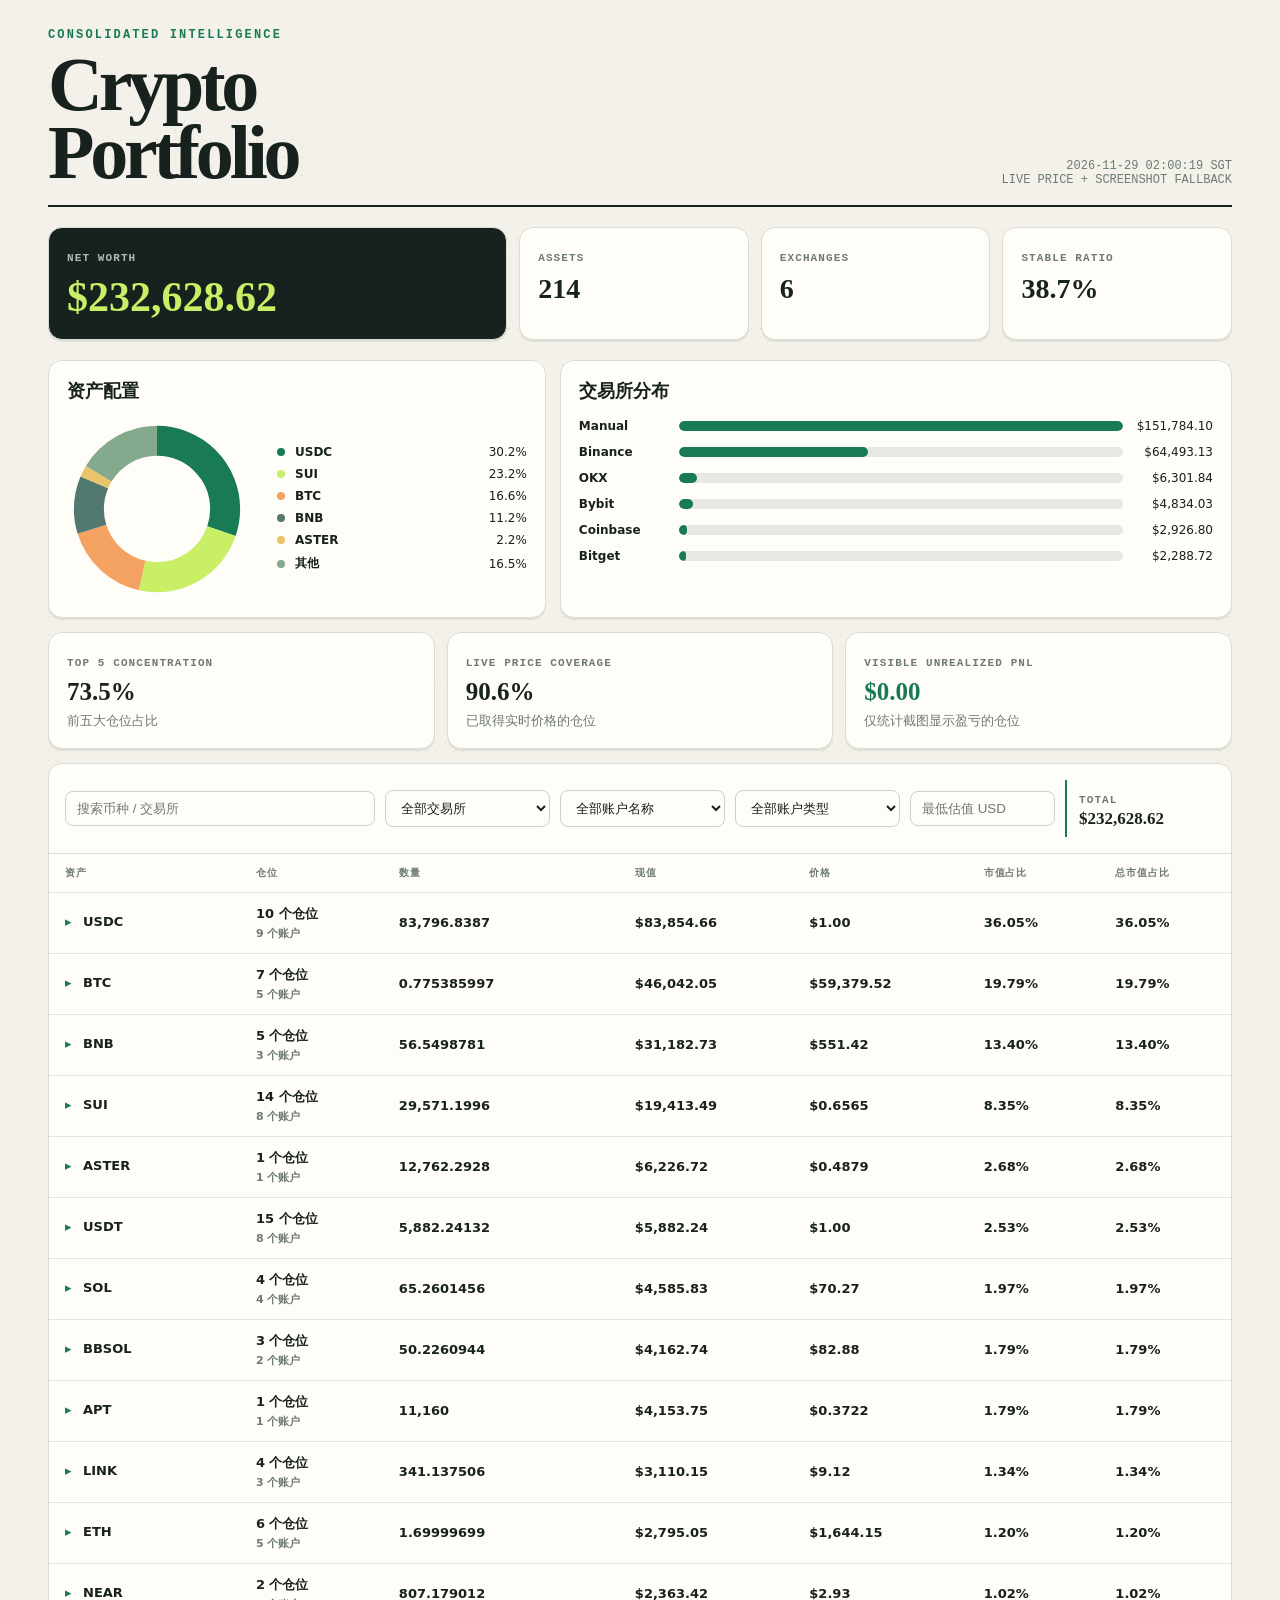
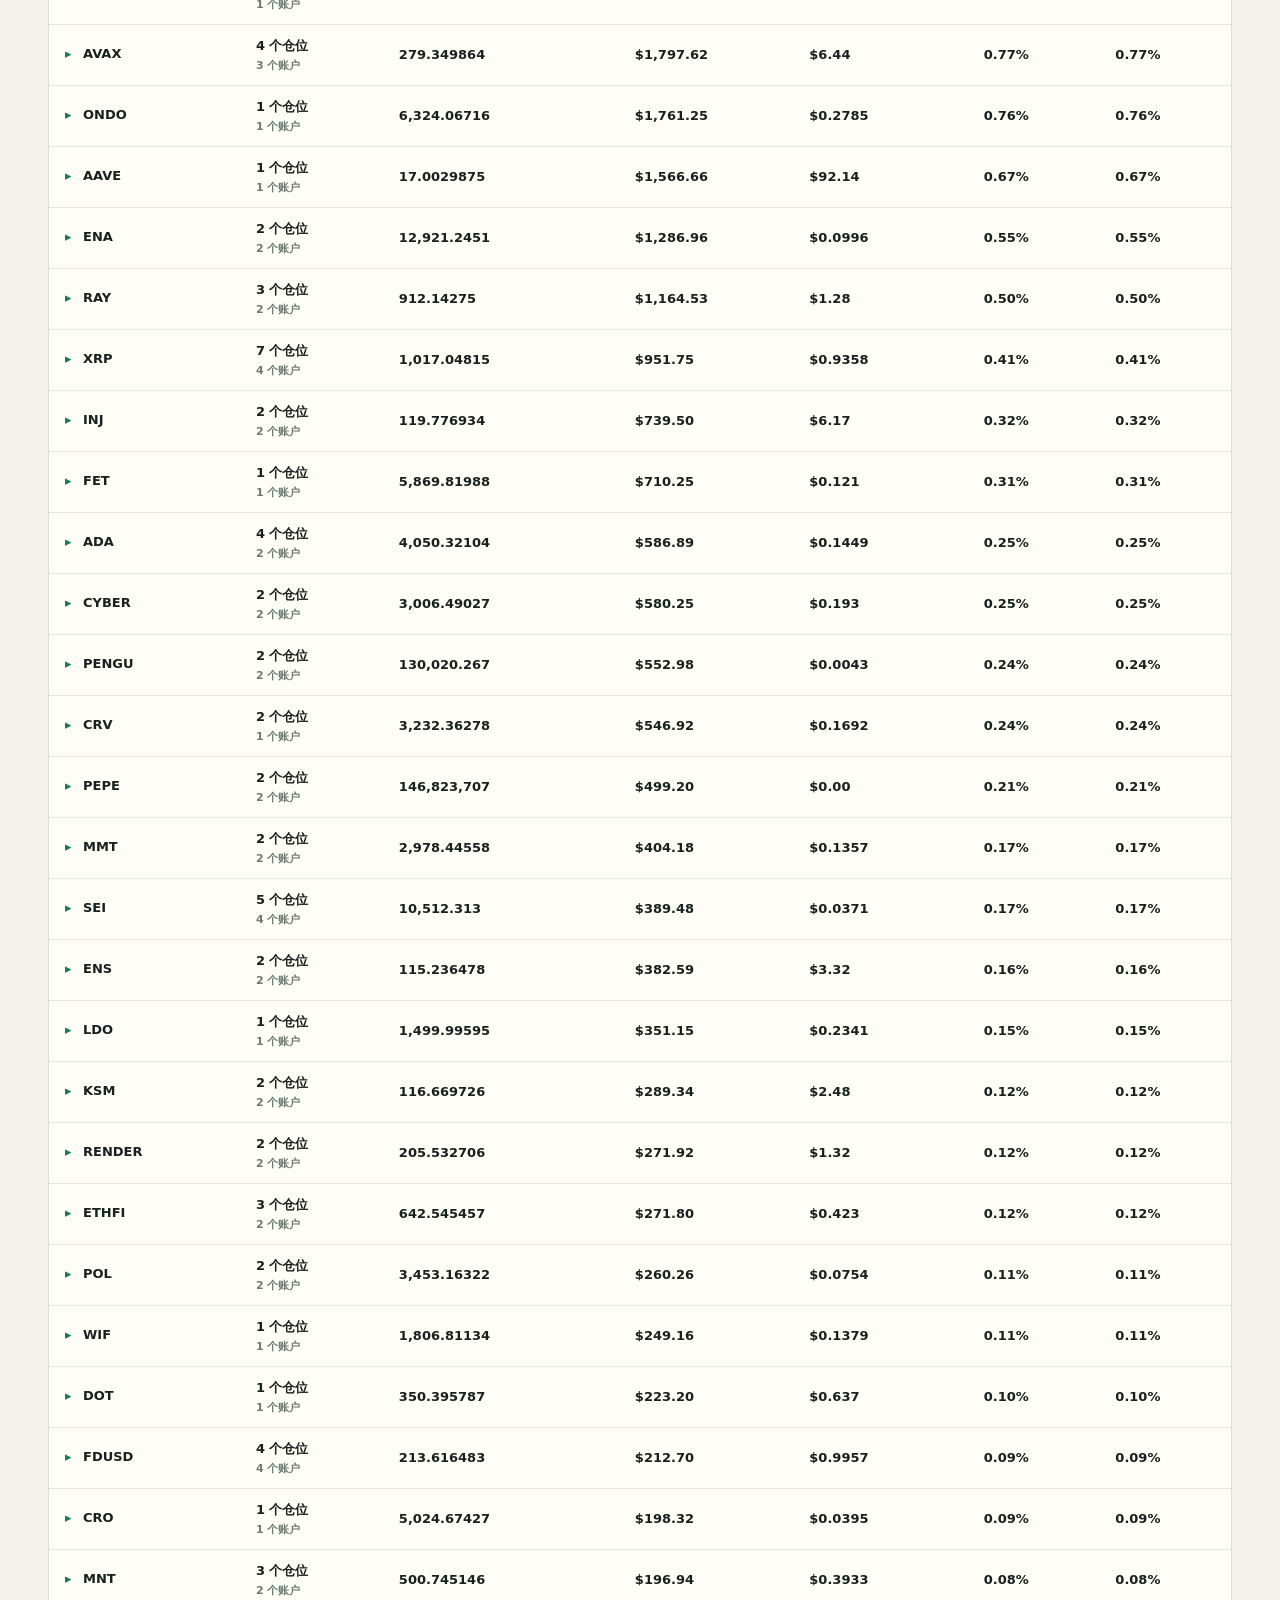
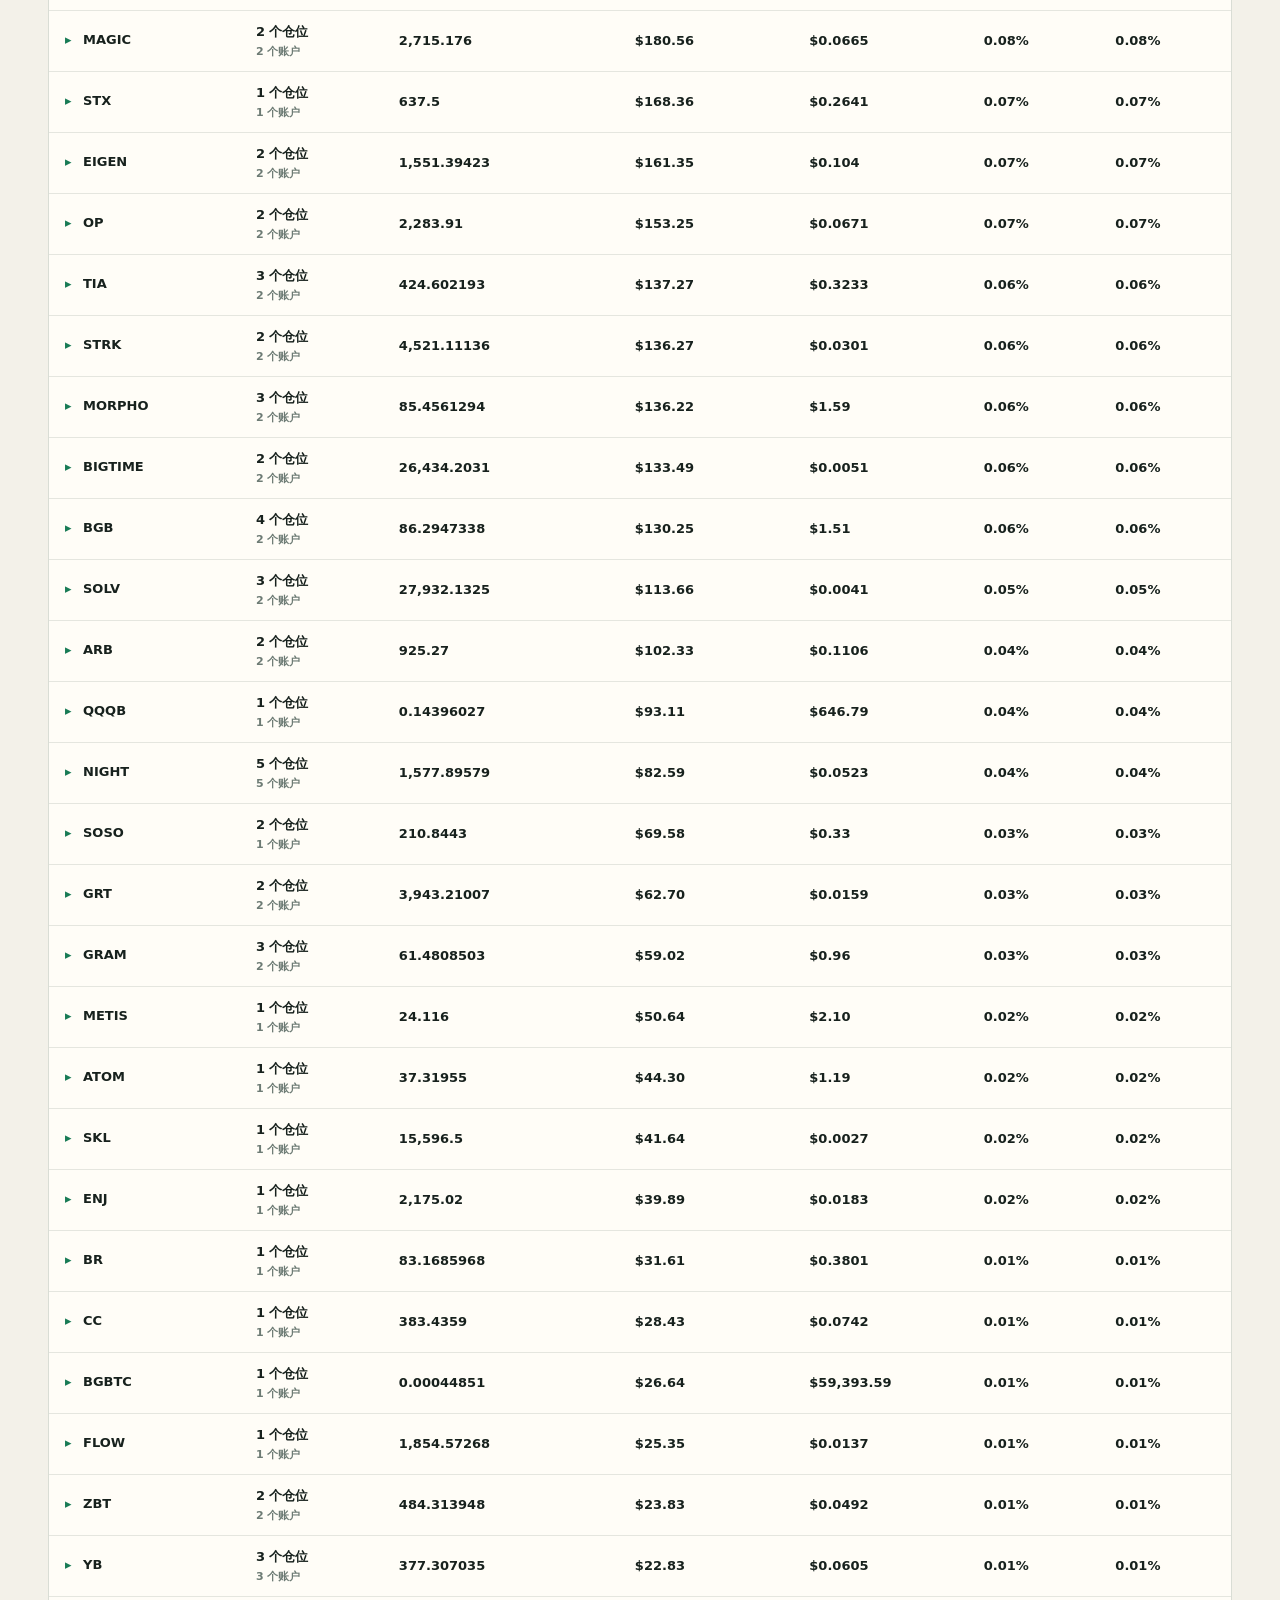
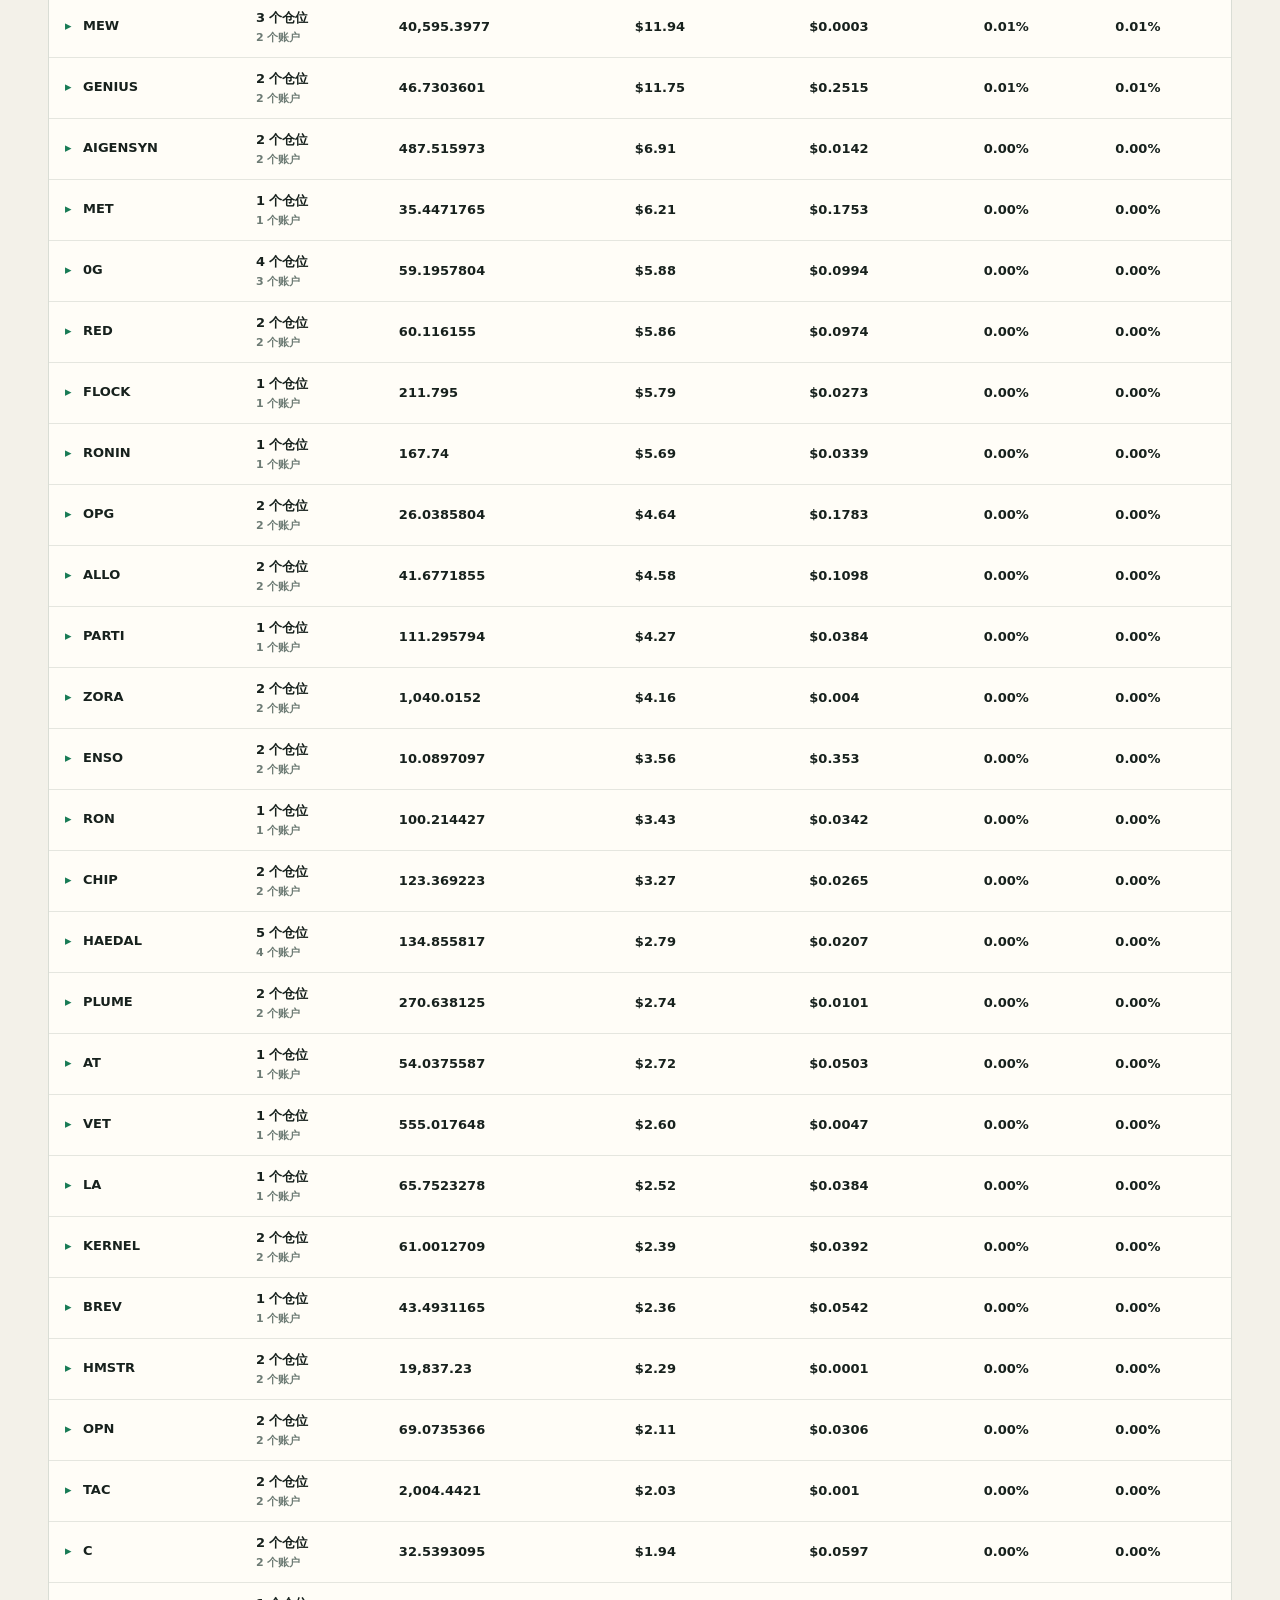
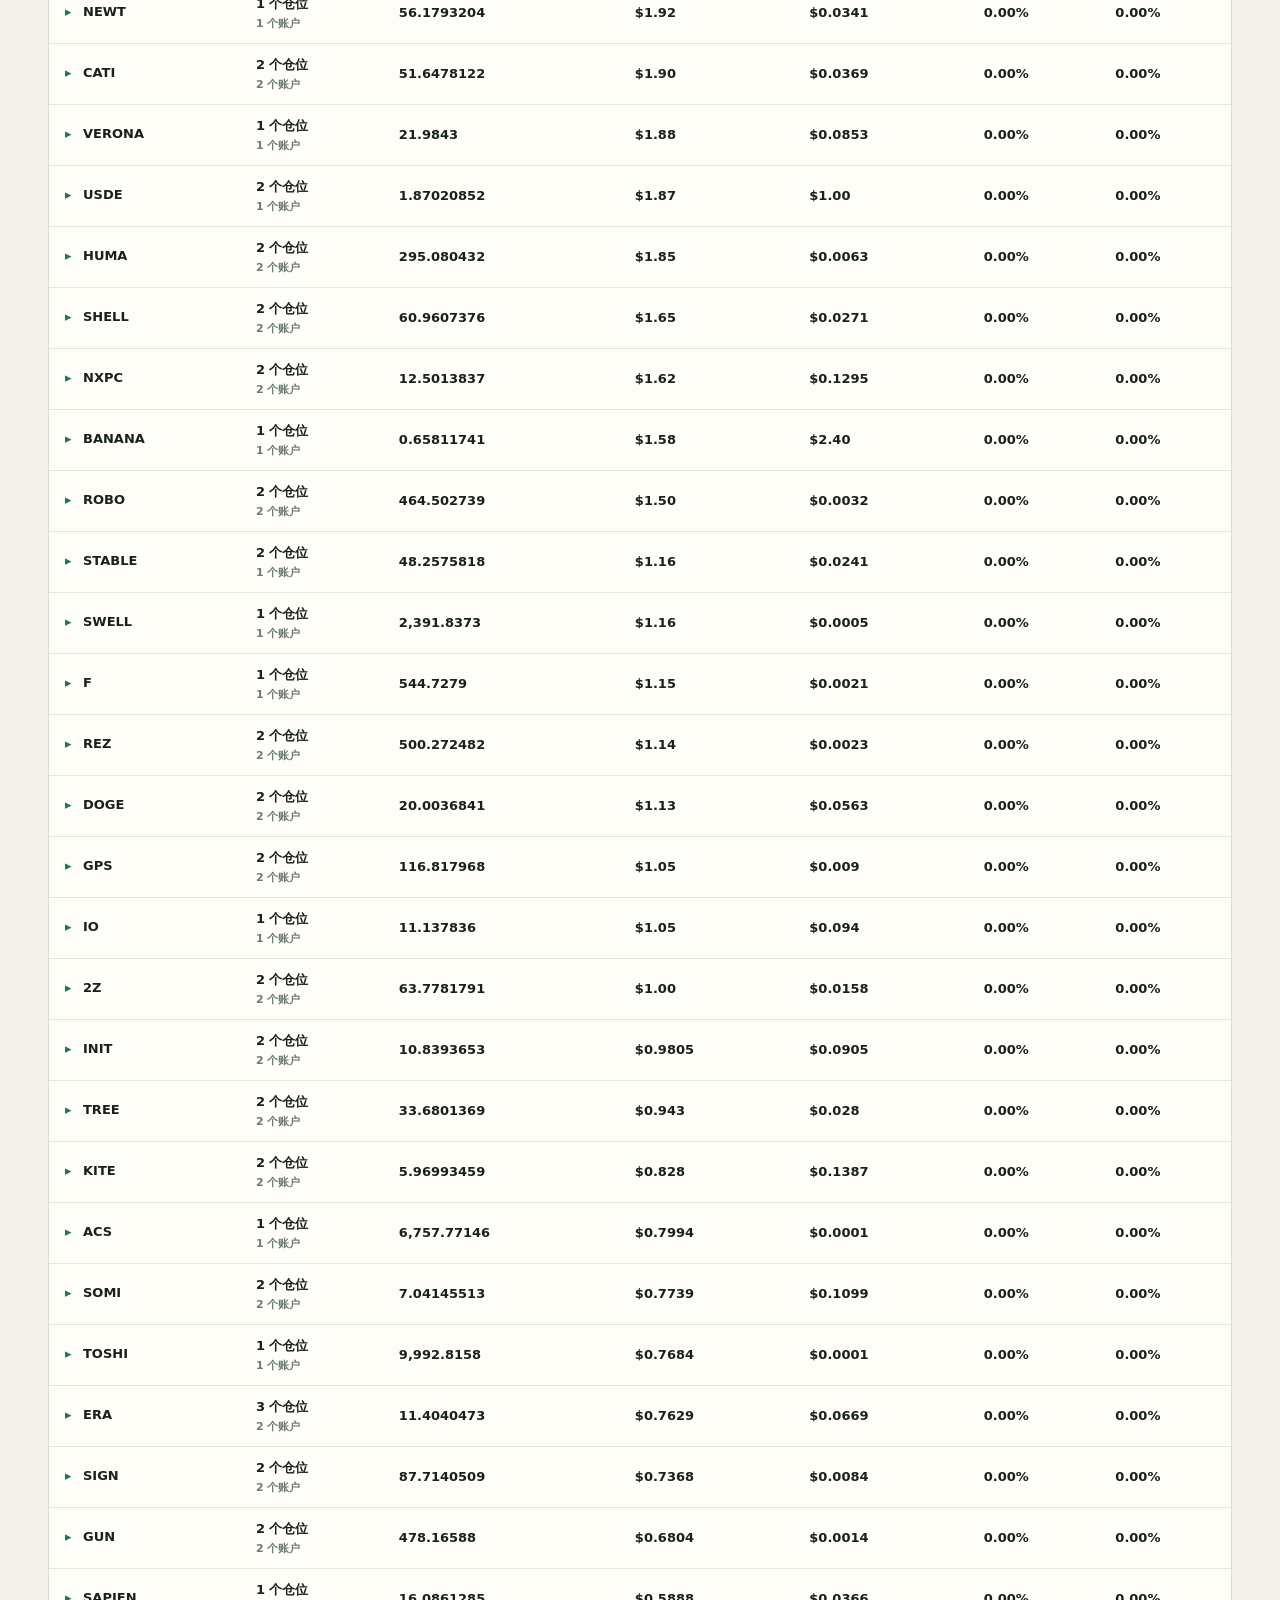
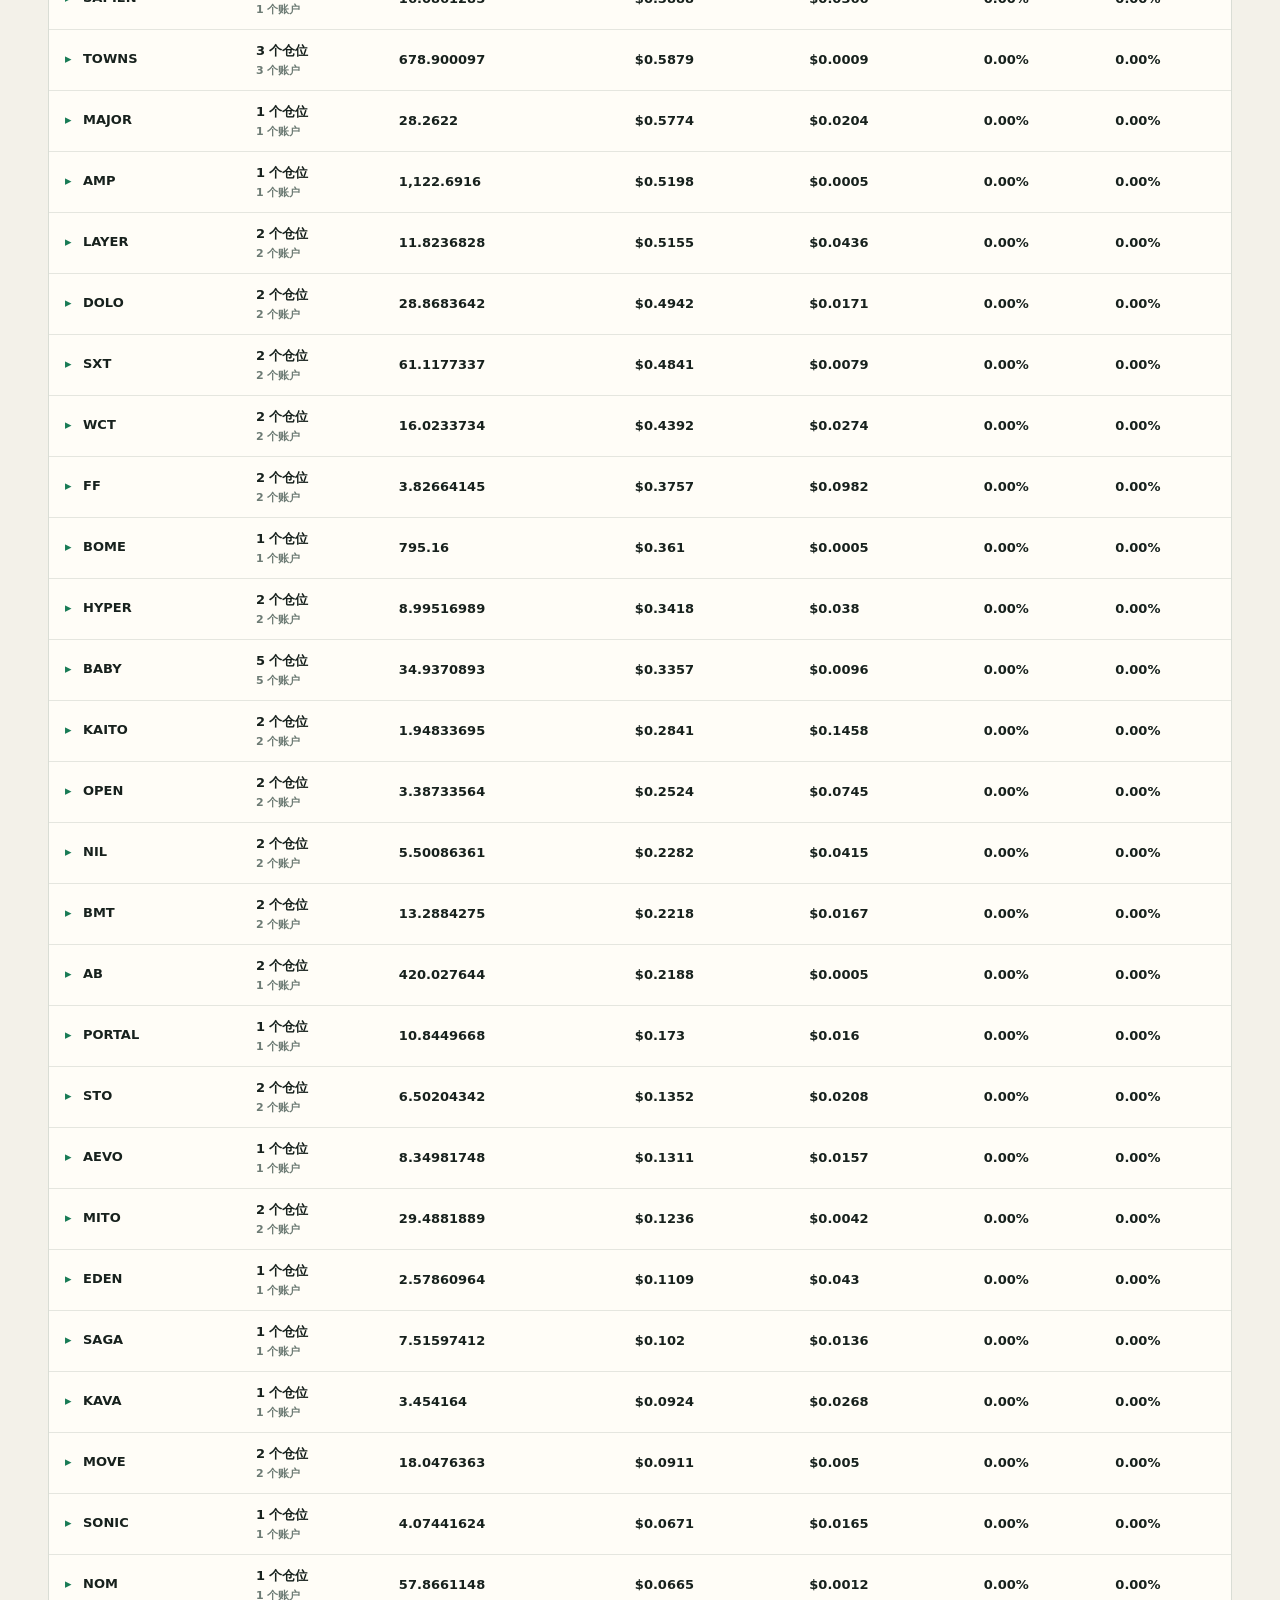
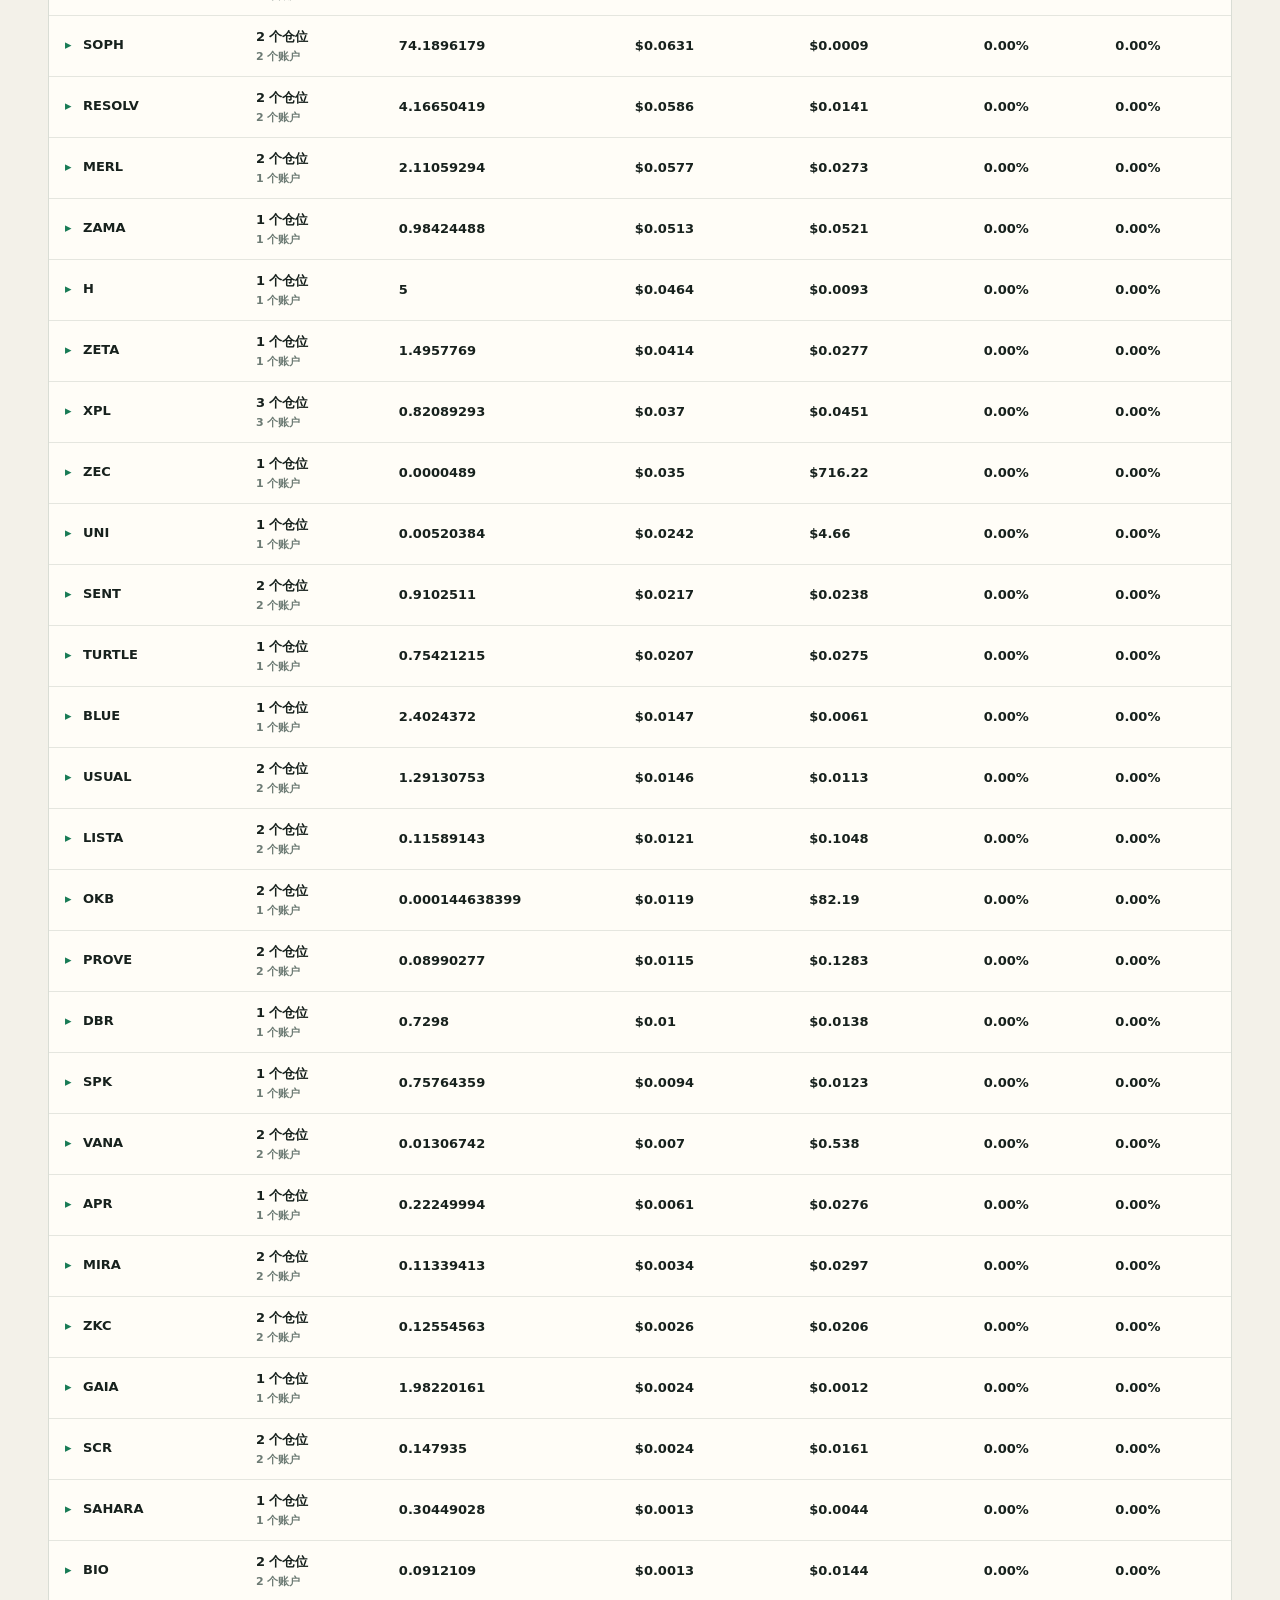
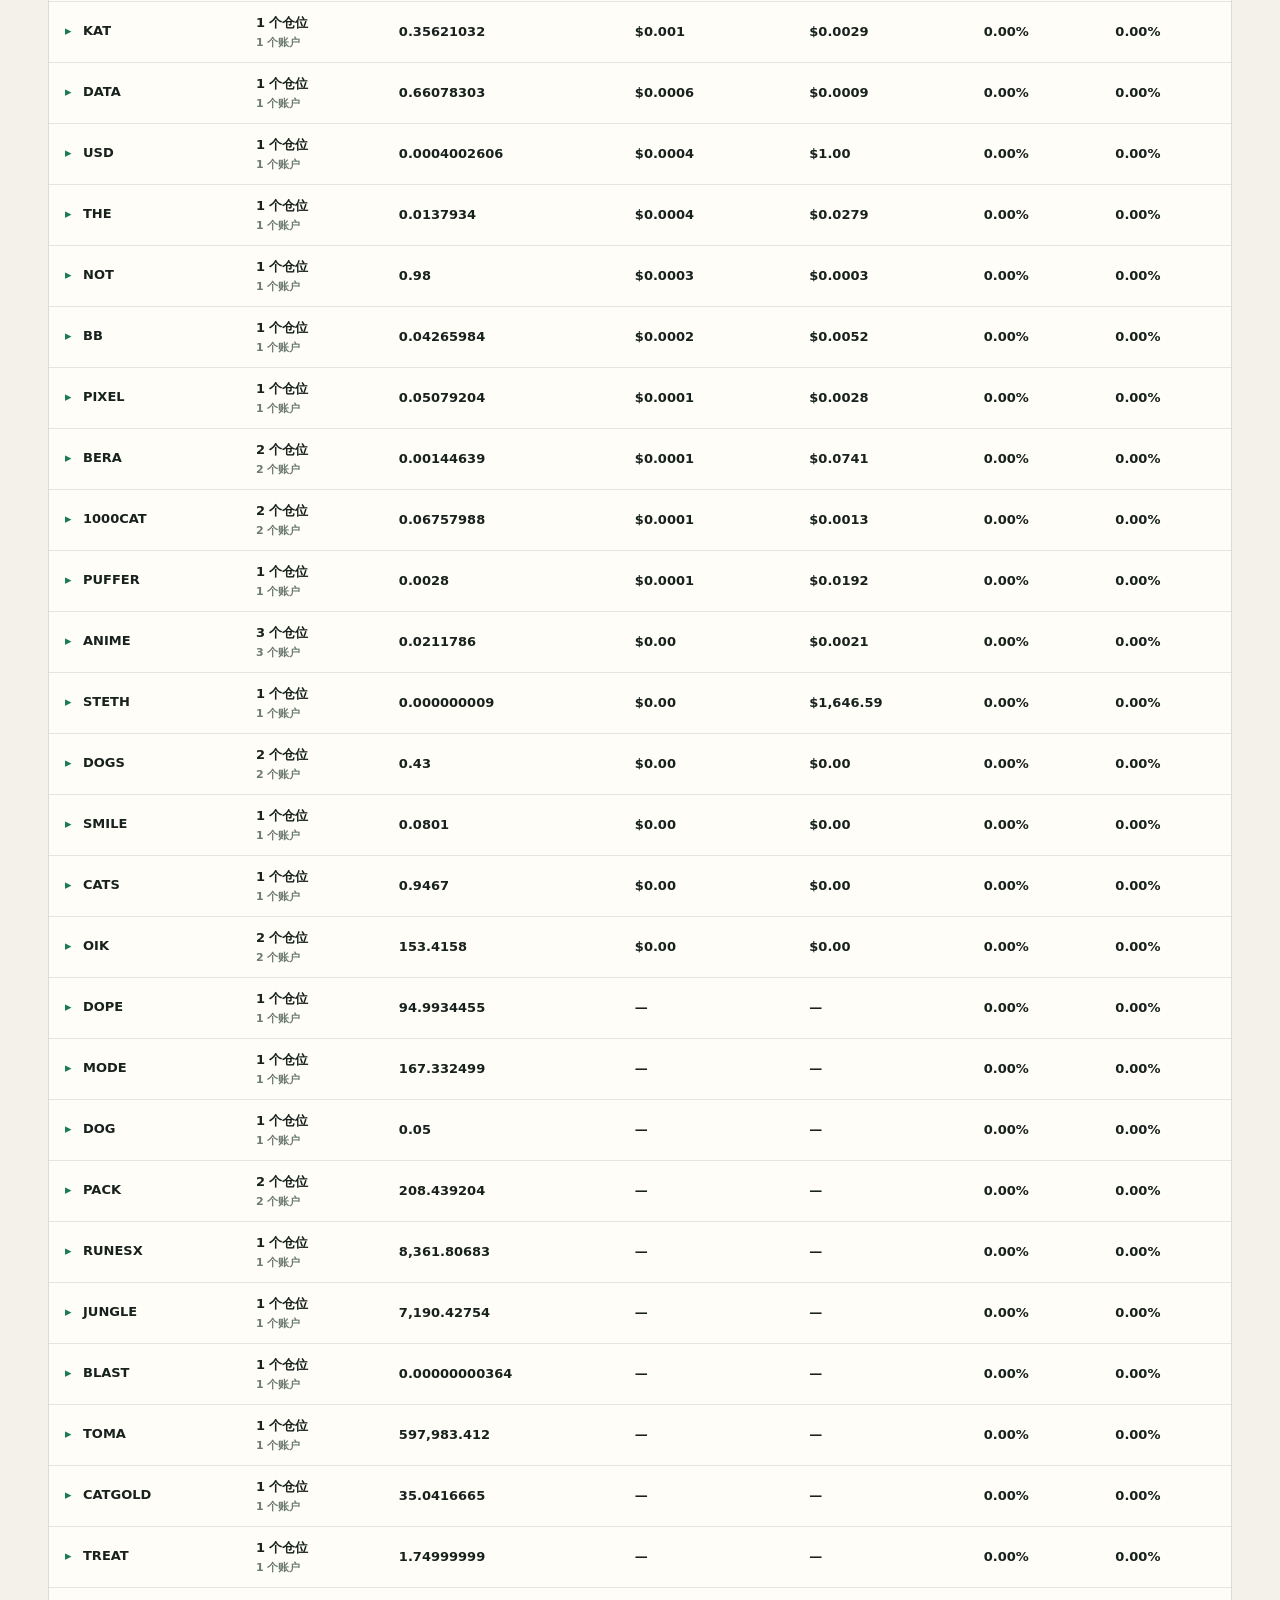
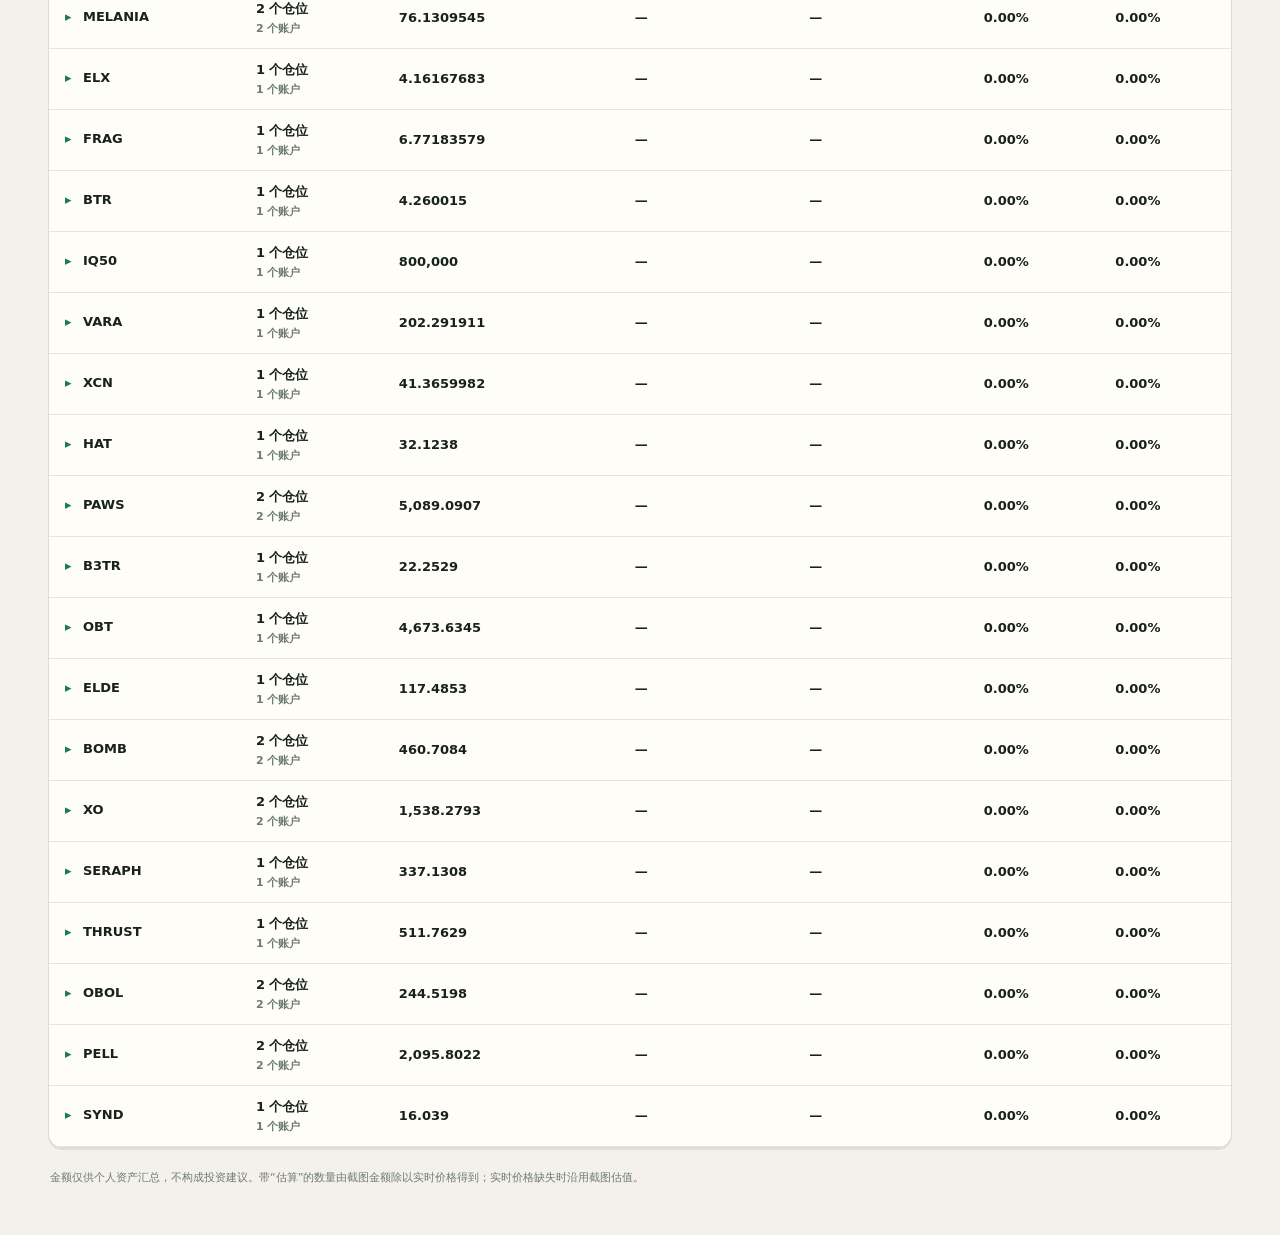
==== commit 25c1cc45: "Update portfolio dashboard 2026-11-29 02:00" ====
--- a/dashboard.html
+++ b/dashboard.html
@@ -15,14 +15,14 @@
 .table-panel{margin-top:14px;padding:0;overflow:hidden} .tools{display:flex;flex-wrap:wrap;gap:10px;padding:16px;border-bottom:1px solid var(--line);align-items:center} input,select{min-width:0;background:transparent;border:1px solid #cbd1c9;border-radius:8px;padding:9px 11px;color:var(--ink)} #search{flex:1 1 280px} .tools select{flex:1 1 135px} #minValue{flex:0 1 145px} .list-total{margin-left:auto;min-width:150px;padding:8px 12px;border-left:2px solid var(--green)} .list-total strong{display:block;font:700 17px Georgia,serif;margin-top:2px} table{width:100%;min-width:940px;border-collapse:collapse} th,td{padding:12px 16px;text-align:left;border-bottom:1px solid #e5e6df;font-size:13px} .table-panel .right{text-align:left} th{font:700 10px ui-monospace,monospace;letter-spacing:.08em;color:var(--muted);text-transform:uppercase} tbody tr:hover{background:#f4f7ed} .group-row{cursor:pointer} .group-row td{font-weight:600} .detail-row{background:#f7f6ef;color:#526159} .detail-row td:first-child{padding-left:38px} .chevron{display:inline-block;width:18px;color:var(--green)} .coin{font-weight:800} .sub{display:block;color:var(--muted);font-size:11px;margin-top:3px} .estimate{color:#9a5e17} footer{padding:22px 2px;color:var(--muted);font-size:11px}
 @media(max-width:760px){.shell{padding:16px} header{align-items:start} .stamp{display:none} .metrics{grid-template-columns:1fr 1fr} .metric.hero{grid-column:1/-1} .grid{grid-template-columns:1fr} .diagnostics{grid-template-columns:1fr} .donut-wrap{grid-template-columns:150px 1fr} #donut{width:145px;height:145px} th:nth-child(3),td:nth-child(3),th:nth-child(5),td:nth-child(5),th:nth-child(6),td:nth-child(6){display:none} th,td{padding:11px 9px} .tools>*{flex:1 1 145px!important} .list-total{margin-left:0}}
 </style></head><body><main class="shell">
-<header><div><div class="eyebrow">Consolidated Intelligence</div><h1>Crypto<br>Portfolio</h1></div><div class="stamp">2026-11-29 01:45:17 SGT<br>LIVE PRICE + SCREENSHOT FALLBACK</div></header>
+<header><div><div class="eyebrow">Consolidated Intelligence</div><h1>Crypto<br>Portfolio</h1></div><div class="stamp">2026-11-29 02:00:19 SGT<br>LIVE PRICE + SCREENSHOT FALLBACK</div></header>
 <section class="metrics"><div class="metric hero"><span class="label">Net worth</span><strong id="total">-</strong></div><div class="metric"><span class="label">Assets</span><strong id="assetCount">-</strong></div><div class="metric"><span class="label">Exchanges</span><strong id="exchangeCount">-</strong></div><div class="metric"><span class="label">Stable ratio</span><strong id="stableRatio">-</strong></div></section>
 <section class="grid"><div class="panel"><h2>资产配置</h2><div class="donut-wrap"><svg id="donut" viewBox="0 0 42 42"></svg><div class="legend" id="legend"></div></div></div><div class="panel"><h2>交易所分布</h2><div id="exchangeBars"></div></div></section>
 <section class="diagnostics"><div class="panel diagnostic"><span class="label">Top 5 concentration</span><strong id="concentration">-</strong><small>前五大仓位占比</small></div><div class="panel diagnostic"><span class="label">Live price coverage</span><strong id="coverage">-</strong><small>已取得实时价格的仓位</small></div><div class="panel diagnostic"><span class="label">Visible unrealized PNL</span><strong id="pnl">-</strong><small>仅统计截图显示盈亏的仓位</small></div></section>
 <section class="panel table-panel"><div class="tools"><input id="search" placeholder="搜索币种 / 交易所"><select id="exchange"><option value="">全部交易所</option></select><select id="accountName"><option value="">全部账户名称</option></select><select id="account"><option value="">全部账户类型</option></select><input id="minValue" type="number" min="0" step="1" placeholder="最低估值 USD"><div class="list-total"><span class="label">Total</span><strong id="listTotal">-</strong></div></div><div style="overflow:auto"><table><thead><tr><th>资产</th><th>仓位</th><th>数量</th><th>现值</th><th>价格</th><th>市值占比</th><th>总市值占比</th></tr></thead><tbody id="rows"></tbody></table></div></section>
 <footer>金额仅供个人资产汇总，不构成投资建议。带“估算”的数量由截图金额除以实时价格得到；实时价格缺失时沿用截图估值。</footer>
 </main><script>
-const portfolio={"generated_at": "2026-11-28T17:45:17.058164+00:00", "model": null, "source": "exchange_api+manual", "total_value_usd": 232713.52051538075, "asset_count": 426, "priced_asset_count": 389, "source_count": 10, "assets": [{"exchange": "Manual", "account_name": "sui-onchain", "account_type": "Wallet", "symbol": "USDC", "name": null, "amount": 83272.0, "screenshot_value_usd": null, "manual_price_usd": null, "pnl_usd": null, "pnl_percent": null, "coingecko_id": "usd-coin", "confidence": 1.0, "source_image": null, "entry_type": "asset", "price_usd": 1.0007, "price_provider": "Binance", "amount_estimated": false, "current_value_usd": 83330.2904, "valuation_source": "live_price"}, {"exchange": "Manual", "account_name": "sui-onchain", "account_type": "Wallet", "symbol": "SUI", "name": null, "amount": 97945.0, "screenshot_value_usd": null, "manual_price_usd": null, "pnl_usd": null, "pnl_percent": null, "coingecko_id": null, "confidence": 1.0, "source_image": null, "entry_type": "asset", "price_usd": 0.6569, "price_provider": "Binance", "amount_estimated": false, "current_value_usd": 64340.0705, "valuation_source": "live_price"}, {"exchange": "Binance", "account_name": "bn_0", "account_type": "Flexible Loan Collateral", "symbol": "BTC", "name": null, "amount": 0.47711966, "screenshot_value_usd": null, "pnl_usd": null, "pnl_percent": null, "coingecko_id": "bitcoin", "confidence": 1.0, "source_image": null, "entry_type": "asset", "price_usd": 59414.62, "price_provider": "Binance", "amount_estimated": false, "current_value_usd": 28347.8832934292, "valuation_source": "live_price"}, {"exchange": "Binance", "account_name": "bn_0", "account_type": "Flexible Loan Collateral", "symbol": "BNB", "name": null, "amount": 35.64323892, "screenshot_value_usd": null, "pnl_usd": null, "pnl_percent": null, "coingecko_id": "binancecoin", "confidence": 1.0, "source_image": null, "entry_type": "asset", "price_usd": 552.14, "price_provider": "Binance", "amount_estimated": false, "current_value_usd": 19680.0579372888, "valuation_source": "live_price"}, {"exchange": "Binance", "account_name": "bn_1", "account_type": "Flexible Loan Collateral", "symbol": "BTC", "name": null, "amount": 0.14278348, "screenshot_value_usd": null, "pnl_usd": null, "pnl_percent": null, "coingecko_id": "bitcoin", "confidence": 1.0, "source_image": null, "entry_type": "asset", "price_usd": 59414.62, "price_provider": "Binance", "amount_estimated": false, "current_value_usd": 8483.4262064776, "valuation_source": "live_price"}, {"exchange": "Binance", "account_name": "bn_1", "account_type": "Flexible Loan Collateral", "symbol": "BNB", "name": null, "amount": 15.00122085, "screenshot_value_usd": null, "pnl_usd": null, "pnl_percent": null, "coingecko_id": "binancecoin", "confidence": 1.0, "source_image": null, "entry_type": "asset", "price_usd": 552.14, "price_provider": "Binance", "amount_estimated": false, "current_value_usd": 8282.774080119, "valuation_source": "live_price"}, {"exchange": "Binance", "account_name": "bn_1", "account_type": "Simple Earn Flexible", "symbol": "BTC", "name": null, "amount": 0.13920527, "screenshot_value_usd": null, "pnl_usd": null, "pnl_percent": null, "coingecko_id": "bitcoin", "confidence": 1.0, "source_image": null, "entry_type": "asset", "price_usd": 59414.62, "price_provider": "Binance", "amount_estimated": false, "current_value_usd": 8270.8282190474, "valuation_source": "live_price"}, {"exchange": "Binance", "account_name": "bn_0", "account_type": "Simple Earn Flexible", "symbol": "ASTER", "name": null, "amount": 12762.29253748, "screenshot_value_usd": null, "pnl_usd": null, "pnl_percent": null, "coingecko_id": null, "confidence": 1.0, "source_image": null, "entry_type": "asset", "price_usd": 0.4887, "price_provider": "Binance", "amount_estimated": false, "current_value_usd": 6236.932363066476, "valuation_source": "live_price"}, {"exchange": "Binance", "account_name": "bn_1", "account_type": "Simple Earn Flexible", "symbol": "USDT", "name": null, "amount": 5140.76756172, "screenshot_value_usd": null, "pnl_usd": null, "pnl_percent": null, "coingecko_id": "tether", "confidence": 1.0, "source_image": null, "entry_type": "asset", "price_usd": 1.0, "price_provider": "stablecoin peg", "amount_estimated": false, "current_value_usd": 5140.76756172, "valuation_source": "live_price"}, {"exchange": "Binance", "account_name": "bn_1", "account_type": "Simple Earn Flexible", "symbol": "SOL", "name": null, "amount": 65.26000319, "screenshot_value_usd": null, "pnl_usd": null, "pnl_percent": null, "coingecko_id": "solana", "confidence": 1.0, "source_image": null, "entry_type": "asset", "price_usd": 70.22, "price_provider": "Binance", "amount_estimated": false, "current_value_usd": 4582.5574240018, "valuation_source": "live_price"}, {"exchange": "Manual", "account_name": "apt-onchain", "account_type": "Wallet", "symbol": "APT", "name": null, "amount": 11160.0, "screenshot_value_usd": null, "manual_price_usd": null, "pnl_usd": null, "pnl_percent": null, "coingecko_id": null, "confidence": 1.0, "source_image": null, "entry_type": "asset", "price_usd": 0.3717, "price_provider": "Binance", "amount_estimated": false, "current_value_usd": 4148.172, "valuation_source": "live_price"}, {"exchange": "Bybit", "account_name": "bb_1", "account_type": "Earn FlexibleSaving", "symbol": "BBSOL", "name": null, "amount": 50.02075841, "screenshot_value_usd": null, "pnl_usd": null, "pnl_percent": null, "coingecko_id": null, "confidence": 1.0, "source_image": null, "entry_type": "asset", "price_usd": 82.83, "price_provider": "Bybit", "amount_estimated": false, "current_value_usd": 4143.2194191003, "valuation_source": "live_price"}, {"exchange": "Binance", "account_name": "bn_0", "account_type": "Simple Earn Flexible", "symbol": "BNB", "name": null, "amount": 5.85226042, "screenshot_value_usd": null, "pnl_usd": null, "pnl_percent": null, "coingecko_id": "binancecoin", "confidence": 1.0, "source_image": null, "entry_type": "asset", "price_usd": 552.14, "price_provider": "Binance", "amount_estimated": false, "current_value_usd": 3231.2670682988, "valuation_source": "live_price"}, {"exchange": "Binance", "account_name": "bn_0", "account_type": "Flexible Loan Collateral", "symbol": "NEAR", "name": null, "amount": 807.17895797, "screenshot_value_usd": null, "pnl_usd": null, "pnl_percent": null, "coingecko_id": null, "confidence": 1.0, "source_image": null, "entry_type": "asset", "price_usd": 2.932, "price_provider": "Binance", "amount_estimated": false, "current_value_usd": 2366.6487047680403, "valuation_source": "live_price"}, {"exchange": "Binance", "account_name": "bn_0", "account_type": "Flexible Loan Collateral", "symbol": "ETH", "name": null, "amount": 1.27880677, "screenshot_value_usd": null, "pnl_usd": null, "pnl_percent": null, "coingecko_id": "ethereum", "confidence": 1.0, "source_image": null, "entry_type": "asset", "price_usd": 1647.34, "price_provider": "Binance", "amount_estimated": false, "current_value_usd": 2106.6295444918, "valuation_source": "live_price"}, {"exchange": "Binance", "account_name": "bn_1", "account_type": "Simple Earn Flexible", "symbol": "ONDO", "name": null, "amount": 6324.06675165, "screenshot_value_usd": null, "pnl_usd": null, "pnl_percent": null, "coingecko_id": null, "confidence": 1.0, "source_image": null, "entry_type": "asset", "price_usd": 0.2786, "price_provider": "Binance", "amount_estimated": false, "current_value_usd": 1761.88499700969, "valuation_source": "live_price"}, {"exchange": "Binance", "account_name": "bn_1", "account_type": "Simple Earn Flexible", "symbol": "AAVE", "name": null, "amount": 17.00298736, "screenshot_value_usd": null, "pnl_usd": null, "pnl_percent": null, "coingecko_id": null, "confidence": 1.0, "source_image": null, "entry_type": "asset", "price_usd": 92.22, "price_provider": "Binance", "amount_estimated": false, "current_value_usd": 1568.0154943392, "valuation_source": "live_price"}, {"exchange": "Binance", "account_name": "bn_1", "account_type": "Simple Earn Flexible", "symbol": "LINK", "name": null, "amount": 149.86516063, "screenshot_value_usd": null, "pnl_usd": null, "pnl_percent": null, "coingecko_id": "chainlink", "confidence": 1.0, "source_image": null, "entry_type": "asset", "price_usd": 9.13, "price_provider": "Binance", "amount_estimated": false, "current_value_usd": 1368.2689165519, "valuation_source": "live_price"}, {"exchange": "Binance", "account_name": "bn_1", "account_type": "Simple Earn Flexible", "symbol": "ENA", "name": null, "amount": 12920.88694348, "screenshot_value_usd": null, "pnl_usd": null, "pnl_percent": null, "coingecko_id": null, "confidence": 1.0, "source_image": null, "entry_type": "asset", "price_usd": 0.0995, "price_provider": "Binance", "amount_estimated": false, "current_value_usd": 1285.6282508762602, "valuation_source": "live_price"}, {"exchange": "Coinbase", "account_name": "cb_0", "account_type": "Advanced Trade", "symbol": "LINK", "name": null, "amount": 103.44, "screenshot_value_usd": null, "pnl_usd": null, "pnl_percent": null, "coingecko_id": "chainlink", "confidence": 1.0, "source_image": null, "entry_type": "asset", "price_usd": 9.13, "price_provider": "Binance", "amount_estimated": false, "current_value_usd": 944.4072000000001, "valuation_source": "live_price"}, {"exchange": "Binance", "account_name": "bn_1", "account_type": "Simple Earn Flexible", "symbol": "XRP", "name": null, "amount": 1003.41182712, "screenshot_value_usd": null, "pnl_usd": null, "pnl_percent": null, "coingecko_id": "ripple", "confidence": 1.0, "source_image": null, "entry_type": "asset", "price_usd": 0.937, "price_provider": "Binance", "amount_estimated": false, "current_value_usd": 940.19688201144, "valuation_source": "live_price"}, {"exchange": "OKX", "account_name": "okx_1", "account_type": "Simple Earn", "symbol": "AVAX", "name": null, "amount": 134.77919718, "screenshot_value_usd": null, "pnl_usd": null, "pnl_percent": null, "coingecko_id": null, "confidence": 1.0, "source_image": null, "entry_type": "asset", "price_usd": 6.444, "price_provider": "Binance", "amount_estimated": false, "current_value_usd": 868.51714662792, "valuation_source": "live_price"}, {"exchange": "Binance", "account_name": "bn_1", "account_type": "Simple Earn Flexible", "symbol": "RAY", "name": null, "amount": 611.470243, "screenshot_value_usd": null, "pnl_usd": null, "pnl_percent": null, "coingecko_id": null, "confidence": 1.0, "source_image": null, "entry_type": "asset", "price_usd": 1.2744, "price_provider": "Binance", "amount_estimated": false, "current_value_usd": 779.2576776792, "valuation_source": "live_price"}, {"exchange": "OKX", "account_name": "okx_1", "account_type": "Funding", "symbol": "LINK", "name": null, "amount": 79.936, "screenshot_value_usd": null, "pnl_usd": null, "pnl_percent": null, "coingecko_id": "chainlink", "confidence": 1.0, "source_image": null, "entry_type": "asset", "price_usd": 9.13, "price_provider": "Binance", "amount_estimated": false, "current_value_usd": 729.8156800000002, "valuation_source": "live_price"}, {"exchange": "Binance", "account_name": "bn_1", "account_type": "Simple Earn Flexible", "symbol": "FET", "name": null, "amount": 5869.81801925, "screenshot_value_usd": null, "pnl_usd": null, "pnl_percent": null, "coingecko_id": null, "confidence": 1.0, "source_image": null, "entry_type": "asset", "price_usd": 0.121, "price_provider": "Binance", "amount_estimated": false, "current_value_usd": 710.24798032925, "valuation_source": "live_price"}, {"exchange": "OKX", "account_name": "okx_0", "account_type": "Simple Earn", "symbol": "BTC", "name": null, "amount": 0.00978036, "screenshot_value_usd": null, "pnl_usd": null, "pnl_percent": null, "coingecko_id": "bitcoin", "confidence": 1.0, "source_image": null, "entry_type": "asset", "price_usd": 59414.62, "price_provider": "Binance", "amount_estimated": false, "current_value_usd": 581.0963728632, "valuation_source": "live_price"}, {"exchange": "Binance", "account_name": "bn_1", "account_type": "Simple Earn Flexible", "symbol": "CYBER", "name": null, "amount": 3006.34009447, "screenshot_value_usd": null, "pnl_usd": null, "pnl_percent": null, "coingecko_id": null, "confidence": 1.0, "source_image": null, "entry_type": "asset", "price_usd": 0.191, "price_provider": "Binance", "amount_estimated": false, "current_value_usd": 574.21095804377, "valuation_source": "live_price"}, {"exchange": "OKX", "account_name": "okx_1", "account_type": "Simple Earn", "symbol": "INJ", "name": null, "amount": 92.75693434, "screenshot_value_usd": null, "pnl_usd": null, "pnl_percent": null, "coingecko_id": null, "confidence": 1.0, "source_image": null, "entry_type": "asset", "price_usd": 6.175, "price_provider": "Binance", "amount_estimated": false, "current_value_usd": 572.7740695495, "valuation_source": "live_price"}, {"exchange": "Binance", "account_name": "bn_0", "account_type": "Simple Earn Flexible", "symbol": "PENGU", "name": null, "amount": 130020.1681796, "screenshot_value_usd": null, "pnl_usd": null, "pnl_percent": null, "coingecko_id": null, "confidence": 1.0, "source_image": null, "entry_type": "asset", "price_usd": 0.004255, "price_provider": "Binance", "amount_estimated": false, "current_value_usd": 553.235815604198, "valuation_source": "live_price"}, {"exchange": "OKX", "account_name": "okx_1", "account_type": "Simple Earn", "symbol": "CRV", "name": null, "amount": 3232.36277766, "screenshot_value_usd": null, "pnl_usd": null, "pnl_percent": null, "coingecko_id": null, "confidence": 1.0, "source_image": null, "entry_type": "asset", "price_usd": 0.1689, "price_provider": "Binance", "amount_estimated": false, "current_value_usd": 545.946073146774, "valuation_source": "live_price"}, {"exchange": "OKX", "account_name": "okx_1", "account_type": "Simple Earn", "symbol": "ETH", "name": null, "amount": 0.31979598, "screenshot_value_usd": null, "pnl_usd": null, "pnl_percent": null, "coingecko_id": "ethereum", "confidence": 1.0, "source_image": null, "entry_type": "asset", "price_usd": 1647.34, "price_provider": "Binance", "amount_estimated": false, "current_value_usd": 526.8127096932, "valuation_source": "live_price"}, {"exchange": "Bitget", "account_name": "bg_0", "account_type": "Earn", "symbol": "USDC", "name": null, "amount": 511.37296864, "screenshot_value_usd": null, "pnl_usd": null, "pnl_percent": null, "coingecko_id": "usd-coin", "confidence": 1.0, "source_image": null, "entry_type": "asset", "price_usd": 1.0007, "price_provider": "Binance", "amount_estimated": false, "current_value_usd": 511.73092971804795, "valuation_source": "live_price"}, {"exchange": "Binance", "account_name": "bn_1", "account_type": "Simple Earn Flexible", "symbol": "AVAX", "name": null, "amount": 76.85283932, "screenshot_value_usd": null, "pnl_usd": null, "pnl_percent": null, "coingecko_id": null, "confidence": 1.0, "source_image": null, "entry_type": "asset", "price_usd": 6.444, "price_provider": "Binance", "amount_estimated": false, "current_value_usd": 495.23969657808, "valuation_source": "live_price"}, {"exchange": "OKX", "account_name": "okx_1", "account_type": "Funding", "symbol": "PEPE", "name": null, "amount": 143016431.2, "screenshot_value_usd": null, "pnl_usd": null, "pnl_percent": null, "coingecko_id": "pepe", "confidence": 1.0, "source_image": null, "entry_type": "asset", "price_usd": 3.38e-06, "price_provider": "Binance", "amount_estimated": false, "current_value_usd": 483.39553745599994, "valuation_source": "live_price"}, {"exchange": "Coinbase", "account_name": "cb_0", "account_type": "Advanced Trade", "symbol": "AVAX", "name": null, "amount": 67.71782, "screenshot_value_usd": null, "pnl_usd": null, "pnl_percent": null, "coingecko_id": null, "confidence": 1.0, "source_image": null, "entry_type": "asset", "price_usd": 6.444, "price_provider": "Binance", "amount_estimated": false, "current_value_usd": 436.37363208, "valuation_source": "live_price"}, {"exchange": "Binance", "account_name": "bn_0", "account_type": "Simple Earn Flexible", "symbol": "BTC", "name": null, "amount": 0.00649721, "screenshot_value_usd": null, "pnl_usd": null, "pnl_percent": null, "coingecko_id": "bitcoin", "confidence": 1.0, "source_image": null, "entry_type": "asset", "price_usd": 59414.62, "price_provider": "Binance", "amount_estimated": false, "current_value_usd": 386.0292632102, "valuation_source": "live_price"}, {"exchange": "OKX", "account_name": "okx_0", "account_type": "Simple Earn", "symbol": "USDT", "name": null, "amount": 383.15998433, "screenshot_value_usd": null, "pnl_usd": null, "pnl_percent": null, "coingecko_id": "tether", "confidence": 1.0, "source_image": null, "entry_type": "asset", "price_usd": 1.0, "price_provider": "stablecoin peg", "amount_estimated": false, "current_value_usd": 383.15998433, "valuation_source": "live_price"}, {"exchange": "Binance", "account_name": "bn_1", "account_type": "Simple Earn Flexible", "symbol": "ENS", "name": null, "amount": 115.22643821, "screenshot_value_usd": null, "pnl_usd": null, "pnl_percent": null, "coingecko_id": null, "confidence": 1.0, "source_image": null, "entry_type": "asset", "price_usd": 3.32, "price_provider": "Binance", "amount_estimated": false, "current_value_usd": 382.5517748572, "valuation_source": "live_price"}, {"exchange": "Bitget", "account_name": "bg_1", "account_type": "Earn", "symbol": "RAY", "name": null, "amount": 299.80616688, "screenshot_value_usd": null, "pnl_usd": null, "pnl_percent": null, "coingecko_id": null, "confidence": 1.0, "source_image": null, "entry_type": "asset", "price_usd": 1.2744, "price_provider": "Binance", "amount_estimated": false, "current_value_usd": 382.07297907187194, "valuation_source": "live_price"}, {"exchange": "Binance", "account_name": "bn_1", "account_type": "Simple Earn Flexible", "symbol": "MMT", "name": null, "amount": 2673.16401338, "screenshot_value_usd": null, "pnl_usd": null, "pnl_percent": null, "coingecko_id": null, "confidence": 1.0, "source_image": null, "entry_type": "asset", "price_usd": 0.1364, "price_provider": "Binance", "amount_estimated": false, "current_value_usd": 364.619571425032, "valuation_source": "live_price"}, {"exchange": "Binance", "account_name": "bn_1", "account_type": "Simple Earn Flexible", "symbol": "LDO", "name": null, "amount": 1499.99593692, "screenshot_value_usd": null, "pnl_usd": null, "pnl_percent": null, "coingecko_id": null, "confidence": 1.0, "source_image": null, "entry_type": "asset", "price_usd": 0.233, "price_provider": "Binance", "amount_estimated": false, "current_value_usd": 349.49905330236004, "valuation_source": "live_price"}, {"exchange": "Bitget", "account_name": "bg_1", "account_type": "Earn", "symbol": "ADA", "name": null, "amount": 2037.1434515, "screenshot_value_usd": null, "pnl_usd": null, "pnl_percent": null, "coingecko_id": "cardano", "confidence": 1.0, "source_image": null, "entry_type": "asset", "price_usd": 0.1451, "price_provider": "Binance", "amount_estimated": false, "current_value_usd": 295.58951481265, "valuation_source": "live_price"}, {"exchange": "OKX", "account_name": "okx_1", "account_type": "Funding", "symbol": "ADA", "name": null, "amount": 2009.8983042750604, "screenshot_value_usd": null, "pnl_usd": null, "pnl_percent": null, "coingecko_id": "cardano", "confidence": 1.0, "source_image": null, "entry_type": "asset", "price_usd": 0.1451, "price_provider": "Binance", "amount_estimated": false, "current_value_usd": 291.63624395031127, "valuation_source": "live_price"}, {"exchange": "Bitget", "account_name": "bg_1", "account_type": "Earn", "symbol": "ETHFI", "name": null, "amount": 638.25742846, "screenshot_value_usd": null, "pnl_usd": null, "pnl_percent": null, "coingecko_id": null, "confidence": 1.0, "source_image": null, "entry_type": "asset", "price_usd": 0.4233, "price_provider": "Binance", "amount_estimated": false, "current_value_usd": 270.174369467118, "valuation_source": "live_price"}, {"exchange": "OKX", "account_name": "okx_1", "account_type": "Simple Earn", "symbol": "WIF", "name": null, "amount": 1806.81134004, "screenshot_value_usd": null, "pnl_usd": null, "pnl_percent": null, "coingecko_id": "dogwifcoin", "confidence": 1.0, "source_image": null, "entry_type": "asset", "price_usd": 0.138, "price_provider": "Binance", "amount_estimated": false, "current_value_usd": 249.33996492552, "valuation_source": "live_price"}, {"exchange": "Coinbase", "account_name": "cb_0", "account_type": "Advanced Trade", "symbol": "POL", "name": null, "amount": 3033.44897442, "screenshot_value_usd": null, "pnl_usd": null, "pnl_percent": null, "coingecko_id": null, "confidence": 1.0, "source_image": null, "entry_type": "asset", "price_usd": 0.07527, "price_provider": "Binance", "amount_estimated": false, "current_value_usd": 228.32770430459342, "valuation_source": "live_price"}, {"exchange": "Coinbase", "account_name": "cb_0", "account_type": "Advanced Trade", "symbol": "DOT", "name": null, "amount": 350.3957870461, "screenshot_value_usd": null, "pnl_usd": null, "pnl_percent": null, "coingecko_id": null, "confidence": 1.0, "source_image": null, "entry_type": "asset", "price_usd": 0.635, "price_provider": "Binance", "amount_estimated": false, "current_value_usd": 222.5013247742735, "valuation_source": "live_price"}, {"exchange": "Binance", "account_name": "bn_1", "account_type": "Simple Earn Flexible", "symbol": "FDUSD", "name": null, "amount": 208.50973711, "screenshot_value_usd": null, "pnl_usd": null, "pnl_percent": null, "coingecko_id": "first-digital-usd", "confidence": 1.0, "source_image": null, "entry_type": "asset", "price_usd": 0.9957, "price_provider": "Binance", "amount_estimated": false, "current_value_usd": 207.613145240427, "valuation_source": "live_price"}, {"exchange": "Binance", "account_name": "bn_1", "account_type": "Simple Earn Flexible", "symbol": "SEI", "name": null, "amount": 5449.88595304, "screenshot_value_usd": null, "pnl_usd": null, "pnl_percent": null, "coingecko_id": null, "confidence": 1.0, "source_image": null, "entry_type": "asset", "price_usd": 0.037, "price_provider": "Binance", "amount_estimated": false, "current_value_usd": 201.64578026247997, "valuation_source": "live_price"}, {"exchange": "Bitget", "account_name": "bg_1", "account_type": "Spot", "symbol": "CRO", "name": null, "amount": 5024.6742706, "screenshot_value_usd": null, "pnl_usd": null, "pnl_percent": null, "coingecko_id": null, "confidence": 1.0, "source_image": null, "entry_type": "asset", "price_usd": 0.03965, "price_provider": "OKX", "amount_estimated": false, "current_value_usd": 199.22833482929002, "valuation_source": "live_price"}, {"exchange": "Bybit", "account_name": "bb_1", "account_type": "Earn FlexibleSaving", "symbol": "MNT", "name": null, "amount": 495.486903, "screenshot_value_usd": null, "pnl_usd": null, "pnl_percent": null, "coingecko_id": null, "confidence": 1.0, "source_image": null, "entry_type": "asset", "price_usd": 0.3944, "price_provider": "Bybit", "amount_estimated": false, "current_value_usd": 195.4200345432, "valuation_source": "live_price"}, {"exchange": "Coinbase", "account_name": "cb_0", "account_type": "Advanced Trade", "symbol": "KSM", "name": null, "amount": 78.3651, "screenshot_value_usd": null, "pnl_usd": null, "pnl_percent": null, "coingecko_id": null, "confidence": 1.0, "source_image": null, "entry_type": "asset", "price_usd": 2.47, "price_provider": "Binance", "amount_estimated": false, "current_value_usd": 193.561797, "valuation_source": "live_price"}, {"exchange": "Bitget", "account_name": "bg_1", "account_type": "Earn", "symbol": "SEI", "name": null, "amount": 5040.7060434, "screenshot_value_usd": null, "pnl_usd": null, "pnl_percent": null, "coingecko_id": null, "confidence": 1.0, "source_image": null, "entry_type": "asset", "price_usd": 0.037, "price_provider": "Binance", "amount_estimated": false, "current_value_usd": 186.5061236058, "valuation_source": "live_price"}, {"exchange": "OKX", "account_name": "okx_1", "account_type": "Funding", "symbol": "RENDER", "name": null, "amount": 134.9327062787671, "screenshot_value_usd": null, "pnl_usd": null, "pnl_percent": null, "coingecko_id": null, "confidence": 1.0, "source_image": null, "entry_type": "asset", "price_usd": 1.321, "price_provider": "Binance", "amount_estimated": false, "current_value_usd": 178.24610499425134, "valuation_source": "live_price"}, {"exchange": "Coinbase", "account_name": "cb_0", "account_type": "Advanced Trade", "symbol": "STX", "name": null, "amount": 637.5, "screenshot_value_usd": null, "pnl_usd": null, "pnl_percent": null, "coingecko_id": null, "confidence": 1.0, "source_image": null, "entry_type": "asset", "price_usd": 0.2637, "price_provider": "Binance", "amount_estimated": false, "current_value_usd": 168.10875, "valuation_source": "live_price"}, {"exchange": "Binance", "account_name": "bn_1", "account_type": "Simple Earn Flexible", "symbol": "ETH", "name": null, "amount": 0.1013281, "screenshot_value_usd": null, "pnl_usd": null, "pnl_percent": null, "coingecko_id": "ethereum", "confidence": 1.0, "source_image": null, "entry_type": "asset", "price_usd": 1647.34, "price_provider": "Binance", "amount_estimated": false, "current_value_usd": 166.921832254, "valuation_source": "live_price"}, {"exchange": "Coinbase", "account_name": "cb_0", "account_type": "Advanced Trade", "symbol": "INJ", "name": null, "amount": 27.02, "screenshot_value_usd": null, "pnl_usd": null, "pnl_percent": null, "coingecko_id": null, "confidence": 1.0, "source_image": null, "entry_type": "asset", "price_usd": 6.175, "price_provider": "Binance", "amount_estimated": false, "current_value_usd": 166.8485, "valuation_source": "live_price"}, {"exchange": "Binance", "account_name": "bn_1", "account_type": "Simple Earn Flexible", "symbol": "EIGEN", "name": null, "amount": 1308.81003615, "screenshot_value_usd": null, "pnl_usd": null, "pnl_percent": null, "coingecko_id": null, "confidence": 1.0, "source_image": null, "entry_type": "asset", "price_usd": 0.1038, "price_provider": "Binance", "amount_estimated": false, "current_value_usd": 135.85448175237002, "valuation_source": "live_price"}, {"exchange": "Binance", "account_name": "bn_1", "account_type": "Simple Earn Flexible", "symbol": "BIGTIME", "name": null, "amount": 26434.07521584, "screenshot_value_usd": null, "pnl_usd": null, "pnl_percent": null, "coingecko_id": null, "confidence": 1.0, "source_image": null, "entry_type": "asset", "price_usd": 0.00505, "price_provider": "Binance", "amount_estimated": false, "current_value_usd": 133.492079839992, "valuation_source": "live_price"}, {"exchange": "OKX", "account_name": "okx_1", "account_type": "Funding", "symbol": "MAGIC", "name": null, "amount": 1983.226, "screenshot_value_usd": null, "pnl_usd": null, "pnl_percent": null, "coingecko_id": null, "confidence": 1.0, "source_image": null, "entry_type": "asset", "price_usd": 0.0666, "price_provider": "Binance", "amount_estimated": false, "current_value_usd": 132.08285160000003, "valuation_source": "live_price"}, {"exchange": "Bitget", "account_name": "bg_1", "account_type": "Earn", "symbol": "USDT", "name": null, "amount": 125.37455946, "screenshot_value_usd": null, "pnl_usd": null, "pnl_percent": null, "coingecko_id": "tether", "confidence": 1.0, "source_image": null, "entry_type": "asset", "price_usd": 1.0, "price_provider": "stablecoin peg", "amount_estimated": false, "current_value_usd": 125.37455946, "valuation_source": "live_price"}, {"exchange": "Bybit", "account_name": "bb_0", "account_type": "Earn FlexibleSaving", "symbol": "MORPHO", "name": null, "amount": 78.0733, "screenshot_value_usd": null, "pnl_usd": null, "pnl_percent": null, "coingecko_id": "morpho", "confidence": 1.0, "source_image": null, "entry_type": "asset", "price_usd": 1.592, "price_provider": "Binance", "amount_estimated": false, "current_value_usd": 124.2926936, "valuation_source": "live_price"}, {"exchange": "OKX", "account_name": "okx_1", "account_type": "Simple Earn", "symbol": "TIA", "name": null, "amount": 382.94219269, "screenshot_value_usd": null, "pnl_usd": null, "pnl_percent": null, "coingecko_id": null, "confidence": 1.0, "source_image": null, "entry_type": "asset", "price_usd": 0.323, "price_provider": "Binance", "amount_estimated": false, "current_value_usd": 123.69032823887001, "valuation_source": "live_price"}, {"exchange": "OKX", "account_name": "okx_1", "account_type": "Funding", "symbol": "STRK", "name": null, "amount": 4086.33136219426, "screenshot_value_usd": null, "pnl_usd": null, "pnl_percent": null, "coingecko_id": null, "confidence": 1.0, "source_image": null, "entry_type": "asset", "price_usd": 0.03012, "price_provider": "Binance", "amount_estimated": false, "current_value_usd": 123.0803006292911, "valuation_source": "live_price"}, {"exchange": "Bitget", "account_name": "bg_1", "account_type": "Earn", "symbol": "BGB", "name": null, "amount": 81.4, "screenshot_value_usd": null, "pnl_usd": null, "pnl_percent": null, "coingecko_id": null, "confidence": 1.0, "source_image": null, "entry_type": "asset", "price_usd": 1.5097, "price_provider": "Bitget", "amount_estimated": false, "current_value_usd": 122.88958000000001, "valuation_source": "live_price"}, {"exchange": "Bitget", "account_name": "bg_1", "account_type": "Earn", "symbol": "SOLV", "name": null, "amount": 27869.66733839, "screenshot_value_usd": null, "pnl_usd": null, "pnl_percent": null, "coingecko_id": null, "confidence": 1.0, "source_image": null, "entry_type": "asset", "price_usd": 0.004069, "price_provider": "Binance", "amount_estimated": false, "current_value_usd": 113.40167639990891, "valuation_source": "live_price"}, {"exchange": "Bybit", "account_name": "bb_1", "account_type": "Unified Account", "symbol": "USDT", "name": null, "amount": 101.39769187, "screenshot_value_usd": 101.31444436, "pnl_usd": null, "pnl_percent": null, "coingecko_id": "tether", "confidence": 1.0, "source_image": null, "entry_type": "asset", "price_usd": 1.0, "price_provider": "stablecoin peg", "amount_estimated": false, "current_value_usd": 101.39769187, "valuation_source": "live_price"}, {"exchange": "Coinbase", "account_name": "cb_0", "account_type": "Advanced Trade", "symbol": "OP", "name": null, "amount": 1434.59, "screenshot_value_usd": null, "pnl_usd": null, "pnl_percent": null, "coingecko_id": null, "confidence": 1.0, "source_image": null, "entry_type": "asset", "price_usd": 0.067, "price_provider": "Binance", "amount_estimated": false, "current_value_usd": 96.11753, "valuation_source": "live_price"}, {"exchange": "OKX", "account_name": "okx_1", "account_type": "Simple Earn", "symbol": "KSM", "name": null, "amount": 38.30462579, "screenshot_value_usd": null, "pnl_usd": null, "pnl_percent": null, "coingecko_id": null, "confidence": 1.0, "source_image": null, "entry_type": "asset", "price_usd": 2.47, "price_provider": "Binance", "amount_estimated": false, "current_value_usd": 94.61242570130001, "valuation_source": "live_price"}, {"exchange": "Coinbase", "account_name": "cb_0", "account_type": "Advanced Trade", "symbol": "RENDER", "name": null, "amount": 70.6, "screenshot_value_usd": null, "pnl_usd": null, "pnl_percent": null, "coingecko_id": null, "confidence": 1.0, "source_image": null, "entry_type": "asset", "price_usd": 1.321, "price_provider": "Binance", "amount_estimated": false, "current_value_usd": 93.26259999999999, "valuation_source": "live_price"}, {"exchange": "Binance", "account_name": "bn_0", "account_type": "Spot / User Assets", "symbol": "QQQB", "name": null, "amount": 0.14396027, "screenshot_value_usd": null, "pnl_usd": null, "pnl_percent": null, "coingecko_id": null, "confidence": 1.0, "source_image": null, "entry_type": "asset", "price_usd": 646.76, "price_provider": "Binance", "amount_estimated": false, "current_value_usd": 93.1077442252, "valuation_source": "live_price"}, {"exchange": "OKX", "account_name": "okx_1", "account_type": "Simple Earn", "symbol": "USDT", "name": null, "amount": 78.89583275, "screenshot_value_usd": null, "pnl_usd": null, "pnl_percent": null, "coingecko_id": "tether", "confidence": 1.0, "source_image": null, "entry_type": "asset", "price_usd": 1.0, "price_provider": "stablecoin peg", "amount_estimated": false, "current_value_usd": 78.89583275, "valuation_source": "live_price"}, {"exchange": "OKX", "account_name": "okx_1", "account_type": "Trading", "symbol": "LINK", "name": null, "amount": 7.8963448664, "screenshot_value_usd": 72.1094213199648, "pnl_usd": null, "pnl_percent": null, "coingecko_id": "chainlink", "confidence": 1.0, "source_image": null, "entry_type": "asset", "price_usd": 9.13, "price_provider": "Binance", "amount_estimated": false, "current_value_usd": 72.093628630232, "valuation_source": "live_price"}, {"exchange": "Bybit", "account_name": "bb_0", "account_type": "Funding", "symbol": "SOSO", "name": null, "amount": 210.8378, "screenshot_value_usd": null, "pnl_usd": null, "pnl_percent": null, "coingecko_id": null, "confidence": 1.0, "source_image": null, "entry_type": "asset", "price_usd": 0.3298, "price_provider": "Bybit", "amount_estimated": false, "current_value_usd": 69.53430644, "valuation_source": "live_price"}, {"exchange": "Coinbase", "account_name": "cb_0", "account_type": "Advanced Trade", "symbol": "ARB", "name": null, "amount": 525.59, "screenshot_value_usd": null, "pnl_usd": null, "pnl_percent": null, "coingecko_id": null, "confidence": 1.0, "source_image": null, "entry_type": "asset", "price_usd": 0.1107, "price_provider": "Binance", "amount_estimated": false, "current_value_usd": 58.18281300000001, "valuation_source": "live_price"}, {"exchange": "OKX", "account_name": "okx_1", "account_type": "Funding", "symbol": "OP", "name": null, "amount": 849.32, "screenshot_value_usd": null, "pnl_usd": null, "pnl_percent": null, "coingecko_id": null, "confidence": 1.0, "source_image": null, "entry_type": "asset", "price_usd": 0.067, "price_provider": "Binance", "amount_estimated": false, "current_value_usd": 56.90444000000001, "valuation_source": "live_price"}, {"exchange": "Coinbase", "account_name": "cb_0", "account_type": "Advanced Trade", "symbol": "METIS", "name": null, "amount": 24.116, "screenshot_value_usd": null, "pnl_usd": null, "pnl_percent": null, "coingecko_id": null, "confidence": 1.0, "source_image": null, "entry_type": "asset", "price_usd": 2.11, "price_provider": "Binance", "amount_estimated": false, "current_value_usd": 50.88475999999999, "valuation_source": "live_price"}, {"exchange": "Coinbase", "account_name": "cb_0", "account_type": "Advanced Trade", "symbol": "MAGIC", "name": null, "amount": 731.95, "screenshot_value_usd": null, "pnl_usd": null, "pnl_percent": null, "coingecko_id": null, "confidence": 1.0, "source_image": null, "entry_type": "asset", "price_usd": 0.0666, "price_provider": "Binance", "amount_estimated": false, "current_value_usd": 48.747870000000006, "valuation_source": "live_price"}, {"exchange": "Coinbase", "account_name": "cb_0", "account_type": "Advanced Trade", "symbol": "ATOM", "name": null, "amount": 37.31955, "screenshot_value_usd": null, "pnl_usd": null, "pnl_percent": null, "coingecko_id": null, "confidence": 1.0, "source_image": null, "entry_type": "asset", "price_usd": 1.186, "price_provider": "Binance", "amount_estimated": false, "current_value_usd": 44.2609863, "valuation_source": "live_price"}, {"exchange": "OKX", "account_name": "okx_1", "account_type": "Funding", "symbol": "ARB", "name": null, "amount": 399.68, "screenshot_value_usd": null, "pnl_usd": null, "pnl_percent": null, "coingecko_id": null, "confidence": 1.0, "source_image": null, "entry_type": "asset", "price_usd": 0.1107, "price_provider": "Binance", "amount_estimated": false, "current_value_usd": 44.244576, "valuation_source": "live_price"}, {"exchange": "Coinbase", "account_name": "cb_0", "account_type": "Advanced Trade", "symbol": "SKL", "name": null, "amount": 15596.5, "screenshot_value_usd": null, "pnl_usd": null, "pnl_percent": null, "coingecko_id": null, "confidence": 1.0, "source_image": null, "entry_type": "asset", "price_usd": 0.00267, "price_provider": "Binance", "amount_estimated": false, "current_value_usd": 41.642655, "valuation_source": "live_price"}, {"exchange": "Binance", "account_name": "bn_0", "account_type": "Simple Earn Flexible", "symbol": "MMT", "name": null, "amount": 305.26727006, "screenshot_value_usd": null, "pnl_usd": null, "pnl_percent": null, "coingecko_id": null, "confidence": 1.0, "source_image": null, "entry_type": "asset", "price_usd": 0.1364, "price_provider": "Binance", "amount_estimated": false, "current_value_usd": 41.638455636184, "valuation_source": "live_price"}, {"exchange": "Coinbase", "account_name": "cb_0", "account_type": "Advanced Trade", "symbol": "ENJ", "name": null, "amount": 2175.02, "screenshot_value_usd": null, "pnl_usd": null, "pnl_percent": null, "coingecko_id": null, "confidence": 1.0, "source_image": null, "entry_type": "asset", "price_usd": 0.01836, "price_provider": "Binance", "amount_estimated": false, "current_value_usd": 39.9333672, "valuation_source": "live_price"}, {"exchange": "Binance", "account_name": "bn_0", "account_type": "Simple Earn Flexible", "symbol": "NIGHT", "name": null, "amount": 686.01364364, "screenshot_value_usd": null, "pnl_usd": null, "pnl_percent": null, "coingecko_id": null, "confidence": 1.0, "source_image": null, "entry_type": "asset", "price_usd": 0.05221, "price_provider": "Binance", "amount_estimated": false, "current_value_usd": 35.8167723344444, "valuation_source": "live_price"}, {"exchange": "Bybit", "account_name": "bb_1", "account_type": "Earn OnChain", "symbol": "GRAM", "name": null, "amount": 36.8459, "screenshot_value_usd": null, "pnl_usd": null, "pnl_percent": null, "coingecko_id": null, "confidence": 1.0, "source_image": null, "entry_type": "asset", "price_usd": 0.961, "price_provider": "Binance", "amount_estimated": false, "current_value_usd": 35.4089099, "valuation_source": "live_price"}, {"exchange": "OKX", "account_name": "okx_1", "account_type": "Funding", "symbol": "GRT", "name": null, "amount": 1998.4, "screenshot_value_usd": null, "pnl_usd": null, "pnl_percent": null, "coingecko_id": null, "confidence": 1.0, "source_image": null, "entry_type": "asset", "price_usd": 0.01591, "price_provider": "Binance", "amount_estimated": false, "current_value_usd": 31.794544000000002, "valuation_source": "live_price"}, {"exchange": "Bitget", "account_name": "bg_1", "account_type": "Spot", "symbol": "BR", "name": null, "amount": 83.16859679, "screenshot_value_usd": null, "pnl_usd": null, "pnl_percent": null, "coingecko_id": null, "confidence": 1.0, "source_image": null, "entry_type": "asset", "price_usd": 0.381, "price_provider": "Bitget", "amount_estimated": false, "current_value_usd": 31.68723537699, "valuation_source": "live_price"}, {"exchange": "OKX", "account_name": "okx_1", "account_type": "Simple Earn", "symbol": "POL", "name": null, "amount": 419.71424857, "screenshot_value_usd": null, "pnl_usd": null, "pnl_percent": null, "coingecko_id": null, "confidence": 1.0, "source_image": null, "entry_type": "asset", "price_usd": 0.07527, "price_provider": "Binance", "amount_estimated": false, "current_value_usd": 31.5918914898639, "valuation_source": "live_price"}, {"exchange": "Coinbase", "account_name": "cb_0", "account_type": "Advanced Trade", "symbol": "GRT", "name": null, "amount": 1944.8100650876215, "screenshot_value_usd": null, "pnl_usd": null, "pnl_percent": null, "coingecko_id": null, "confidence": 1.0, "source_image": null, "entry_type": "asset", "price_usd": 0.01591, "price_provider": "Binance", "amount_estimated": false, "current_value_usd": 30.94192813554406, "valuation_source": "live_price"}, {"exchange": "OKX", "account_name": "okx_0", "account_type": "Simple Earn", "symbol": "BNB", "name": null, "amount": 0.05295733, "screenshot_value_usd": null, "pnl_usd": null, "pnl_percent": null, "coingecko_id": "binancecoin", "confidence": 1.0, "source_image": null, "entry_type": "asset", "price_usd": 552.14, "price_provider": "Binance", "amount_estimated": false, "current_value_usd": 29.239860186199998, "valuation_source": "live_price"}, {"exchange": "Bybit", "account_name": "bb_1", "account_type": "Funding", "symbol": "CC", "name": null, "amount": 383.4359, "screenshot_value_usd": null, "pnl_usd": null, "pnl_percent": null, "coingecko_id": null, "confidence": 1.0, "source_image": null, "entry_type": "asset", "price_usd": 0.07388, "price_provider": "OKX", "amount_estimated": false, "current_value_usd": 28.328244292, "valuation_source": "live_price"}, {"exchange": "OKX", "account_name": "okx_0", "account_type": "Trading", "symbol": "USDT", "name": null, "amount": 27.0891848922569, "screenshot_value_usd": 27.06697176064525, "pnl_usd": null, "pnl_percent": null, "coingecko_id": "tether", "confidence": 1.0, "source_image": null, "entry_type": "asset", "price_usd": 1.0, "price_provider": "stablecoin peg", "amount_estimated": false, "current_value_usd": 27.0891848922569, "valuation_source": "live_price"}, {"exchange": "Bitget", "account_name": "bg_1", "account_type": "Spot", "symbol": "BGBTC", "name": null, "amount": 0.00044851, "screenshot_value_usd": null, "pnl_usd": null, "pnl_percent": null, "coingecko_id": null, "confidence": 1.0, "source_image": null, "entry_type": "asset", "price_usd": 59443.6, "price_provider": "Bitget", "amount_estimated": false, "current_value_usd": 26.661049035999998, "valuation_source": "live_price"}, {"exchange": "Binance", "account_name": "bn_1", "account_type": "Simple Earn Flexible", "symbol": "NIGHT", "name": null, "amount": 508.3955964, "screenshot_value_usd": null, "pnl_usd": null, "pnl_percent": null, "coingecko_id": null, "confidence": 1.0, "source_image": null, "entry_type": "asset", "price_usd": 0.05221, "price_provider": "Binance", "amount_estimated": false, "current_value_usd": 26.543334088044, "valuation_source": "live_price"}, {"exchange": "Coinbase", "account_name": "cb_0", "account_type": "Advanced Trade", "symbol": "FLOW", "name": null, "amount": 1854.57268421, "screenshot_value_usd": null, "pnl_usd": null, "pnl_percent": null, "coingecko_id": null, "confidence": 1.0, "source_image": null, "entry_type": "asset", "price_usd": 0.01368, "price_provider": "Binance", "amount_estimated": false, "current_value_usd": 25.3705543199928, "valuation_source": "live_price"}, {"exchange": "OKX", "account_name": "okx_1", "account_type": "Funding", "symbol": "EIGEN", "name": null, "amount": 242.58404934, "screenshot_value_usd": null, "pnl_usd": null, "pnl_percent": null, "coingecko_id": null, "confidence": 1.0, "source_image": null, "entry_type": "asset", "price_usd": 0.1038, "price_provider": "Binance", "amount_estimated": false, "current_value_usd": 25.180224321492002, "valuation_source": "live_price"}, {"exchange": "Bybit", "account_name": "bb_1", "account_type": "Funding", "symbol": "ZBT", "name": null, "amount": 484.286, "screenshot_value_usd": null, "pnl_usd": null, "pnl_percent": null, "coingecko_id": null, "confidence": 1.0, "source_image": null, "entry_type": "asset", "price_usd": 0.0492, "price_provider": "Binance", "amount_estimated": false, "current_value_usd": 23.8268712, "valuation_source": "live_price"}, {"exchange": "Binance", "account_name": "bn_0", "account_type": "Simple Earn Flexible", "symbol": "GRAM", "name": null, "amount": 24.50560319, "screenshot_value_usd": null, "pnl_usd": null, "pnl_percent": null, "coingecko_id": null, "confidence": 1.0, "source_image": null, "entry_type": "asset", "price_usd": 0.961, "price_provider": "Binance", "amount_estimated": false, "current_value_usd": 23.54988466559, "valuation_source": "live_price"}, {"exchange": "Bybit", "account_name": "bb_1", "account_type": "Earn FlexibleSaving", "symbol": "USDT", "name": null, "amount": 21.4876, "screenshot_value_usd": null, "pnl_usd": null, "pnl_percent": null, "coingecko_id": "tether", "confidence": 1.0, "source_image": null, "entry_type": "asset", "price_usd": 1.0, "price_provider": "stablecoin peg", "amount_estimated": false, "current_value_usd": 21.4876, "valuation_source": "live_price"}, {"exchange": "Bybit", "account_name": "bb_1", "account_type": "Funding", "symbol": "BBSOL", "name": null, "amount": 0.20533492, "screenshot_value_usd": null, "pnl_usd": null, "pnl_percent": null, "coingecko_id": null, "confidence": 1.0, "source_image": null, "entry_type": "asset", "price_usd": 82.83, "price_provider": "Bybit", "amount_estimated": false, "current_value_usd": 17.0078914236, "valuation_source": "live_price"}, {"exchange": "Coinbase", "account_name": "cb_0", "account_type": "Advanced Trade", "symbol": "TIA", "name": null, "amount": 41.66, "screenshot_value_usd": null, "pnl_usd": null, "pnl_percent": null, "coingecko_id": null, "confidence": 1.0, "source_image": null, "entry_type": "asset", "price_usd": 0.323, "price_provider": "Binance", "amount_estimated": false, "current_value_usd": 13.45618, "valuation_source": "live_price"}, {"exchange": "Coinbase", "account_name": "cb_0", "account_type": "Advanced Trade", "symbol": "STRK", "name": null, "amount": 434.78, "screenshot_value_usd": null, "pnl_usd": null, "pnl_percent": null, "coingecko_id": null, "confidence": 1.0, "source_image": null, "entry_type": "asset", "price_usd": 0.03012, "price_provider": "Binance", "amount_estimated": false, "current_value_usd": 13.0955736, "valuation_source": "live_price"}, {"exchange": "Binance", "account_name": "bn_1", "account_type": "Simple Earn Flexible", "symbol": "PEPE", "name": null, "amount": 3807274.99, "screenshot_value_usd": null, "pnl_usd": null, "pnl_percent": null, "coingecko_id": "pepe", "confidence": 1.0, "source_image": null, "entry_type": "asset", "price_usd": 3.38e-06, "price_provider": "Binance", "amount_estimated": false, "current_value_usd": 12.8685894662, "valuation_source": "live_price"}, {"exchange": "Bybit", "account_name": "bb_1", "account_type": "Earn FlexibleSaving", "symbol": "XRP", "name": null, "amount": 13.5855, "screenshot_value_usd": null, "pnl_usd": null, "pnl_percent": null, "coingecko_id": "ripple", "confidence": 1.0, "source_image": null, "entry_type": "asset", "price_usd": 0.937, "price_provider": "Binance", "amount_estimated": false, "current_value_usd": 12.729613500000001, "valuation_source": "live_price"}, {"exchange": "Bybit", "account_name": "bb_0", "account_type": "Earn FlexibleSaving", "symbol": "MEW", "name": null, "amount": 40476.17233, "screenshot_value_usd": null, "pnl_usd": null, "pnl_percent": null, "coingecko_id": null, "confidence": 1.0, "source_image": null, "entry_type": "asset", "price_usd": 0.0002943, "price_provider": "OKX", "amount_estimated": false, "current_value_usd": 11.912137516719, "valuation_source": "live_price"}, {"exchange": "Binance", "account_name": "bn_0", "account_type": "Simple Earn Flexible", "symbol": "YB", "name": null, "amount": 189.70949796, "screenshot_value_usd": null, "pnl_usd": null, "pnl_percent": null, "coingecko_id": null, "confidence": 1.0, "source_image": null, "entry_type": "asset", "price_usd": 0.0609, "price_provider": "Binance", "amount_estimated": false, "current_value_usd": 11.553308425764, "valuation_source": "live_price"}, {"exchange": "Binance", "account_name": "bn_1", "account_type": "Simple Earn Flexible", "symbol": "YB", "name": null, "amount": 182.03856279, "screenshot_value_usd": null, "pnl_usd": null, "pnl_percent": null, "coingecko_id": null, "confidence": 1.0, "source_image": null, "entry_type": "asset", "price_usd": 0.0609, "price_provider": "Binance", "amount_estimated": false, "current_value_usd": 11.086148473910999, "valuation_source": "live_price"}, {"exchange": "OKX", "account_name": "okx_1", "account_type": "Funding", "symbol": "NIGHT", "name": null, "amount": 208.6300074822832, "screenshot_value_usd": null, "pnl_usd": null, "pnl_percent": null, "coingecko_id": null, "confidence": 1.0, "source_image": null, "entry_type": "asset", "price_usd": 0.05221, "price_provider": "Binance", "amount_estimated": false, "current_value_usd": 10.892572690650006, "valuation_source": "live_price"}, {"exchange": "Bybit", "account_name": "bb_1", "account_type": "Funding", "symbol": "NIGHT", "name": null, "amount": 174.2212, "screenshot_value_usd": null, "pnl_usd": null, "pnl_percent": null, "coingecko_id": null, "confidence": 1.0, "source_image": null, "entry_type": "asset", "price_usd": 0.05221, "price_provider": "Binance", "amount_estimated": false, "current_value_usd": 9.096088852000001, "valuation_source": "live_price"}, {"exchange": "Binance", "account_name": "bn_0", "account_type": "Simple Earn Flexible", "symbol": "GENIUS", "name": null, "amount": 28.88296, "screenshot_value_usd": null, "pnl_usd": null, "pnl_percent": null, "coingecko_id": null, "confidence": 1.0, "source_image": null, "entry_type": "asset", "price_usd": 0.2515, "price_provider": "Binance", "amount_estimated": false, "current_value_usd": 7.26406444, "valuation_source": "live_price"}, {"exchange": "Binance", "account_name": "bn_0", "account_type": "Simple Earn Flexible", "symbol": "MORPHO", "name": null, "amount": 4.30384149, "screenshot_value_usd": null, "pnl_usd": null, "pnl_percent": null, "coingecko_id": "morpho", "confidence": 1.0, "source_image": null, "entry_type": "asset", "price_usd": 1.592, "price_provider": "Binance", "amount_estimated": false, "current_value_usd": 6.85171565208, "valuation_source": "live_price"}, {"exchange": "Binance", "account_name": "bn_0", "account_type": "Simple Earn Flexible", "symbol": "MET", "name": null, "amount": 35.44710174, "screenshot_value_usd": null, "pnl_usd": null, "pnl_percent": null, "coingecko_id": null, "confidence": 1.0, "source_image": null, "entry_type": "asset", "price_usd": 0.1752, "price_provider": "Binance", "amount_estimated": false, "current_value_usd": 6.210332224848, "valuation_source": "live_price"}, {"exchange": "Bitget", "account_name": "bg_0", "account_type": "Earn", "symbol": "BGB", "name": null, "amount": 4.07324276, "screenshot_value_usd": null, "pnl_usd": null, "pnl_percent": null, "coingecko_id": null, "confidence": 1.0, "source_image": null, "entry_type": "asset", "price_usd": 1.5097, "price_provider": "Bitget", "amount_estimated": false, "current_value_usd": 6.149374594772, "valuation_source": "live_price"}, {"exchange": "Bybit", "account_name": "bb_0", "account_type": "Funding", "symbol": "FLOCK", "name": null, "amount": 211.795, "screenshot_value_usd": null, "pnl_usd": null, "pnl_percent": null, "coingecko_id": null, "confidence": 1.0, "source_image": null, "entry_type": "asset", "price_usd": 0.02742, "price_provider": "Bitget", "amount_estimated": false, "current_value_usd": 5.8074189, "valuation_source": "live_price"}, {"exchange": "Coinbase", "account_name": "cb_0", "account_type": "Advanced Trade", "symbol": "RONIN", "name": null, "amount": 167.74, "screenshot_value_usd": null, "pnl_usd": null, "pnl_percent": null, "coingecko_id": null, "confidence": 1.0, "source_image": null, "entry_type": "asset", "price_usd": 0.0339, "price_provider": "Binance", "amount_estimated": false, "current_value_usd": 5.686386000000001, "valuation_source": "live_price"}, {"exchange": "Binance", "account_name": "bn_1", "account_type": "Simple Earn Flexible", "symbol": "RED", "name": null, "amount": 53.45539765, "screenshot_value_usd": null, "pnl_usd": null, "pnl_percent": null, "coingecko_id": null, "confidence": 1.0, "source_image": null, "entry_type": "asset", "price_usd": 0.0978, "price_provider": "Binance", "amount_estimated": false, "current_value_usd": 5.22793789017, "valuation_source": "live_price"}, {"exchange": "Bybit", "account_name": "bb_0", "account_type": "Funding", "symbol": "MORPHO", "name": null, "amount": 3.07898508, "screenshot_value_usd": null, "pnl_usd": null, "pnl_percent": null, "coingecko_id": "morpho", "confidence": 1.0, "source_image": null, "entry_type": "asset", "price_usd": 1.592, "price_provider": "Binance", "amount_estimated": false, "current_value_usd": 4.90174424736, "valuation_source": "live_price"}, {"exchange": "Bitget", "account_name": "bg_1", "account_type": "Spot", "symbol": "FDUSD", "name": null, "amount": 4.9113233, "screenshot_value_usd": null, "pnl_usd": null, "pnl_percent": null, "coingecko_id": "first-digital-usd", "confidence": 1.0, "source_image": null, "entry_type": "asset", "price_usd": 0.9957, "price_provider": "Binance", "amount_estimated": false, "current_value_usd": 4.8902046098100005, "valuation_source": "live_price"}, {"exchange": "Binance", "account_name": "bn_0", "account_type": "Simple Earn Flexible", "symbol": "USDC", "name": null, "amount": 4.87371293, "screenshot_value_usd": null, "pnl_usd": null, "pnl_percent": null, "coingecko_id": "usd-coin", "confidence": 1.0, "source_image": null, "entry_type": "asset", "price_usd": 1.0007, "price_provider": "Binance", "amount_estimated": false, "current_value_usd": 4.877124529051, "valuation_source": "live_price"}, {"exchange": "Binance", "account_name": "bn_1", "account_type": "Simple Earn Flexible", "symbol": "GENIUS", "name": null, "amount": 17.84739034, "screenshot_value_usd": null, "pnl_usd": null, "pnl_percent": null, "coingecko_id": null, "confidence": 1.0, "source_image": null, "entry_type": "asset", "price_usd": 0.2515, "price_provider": "Binance", "amount_estimated": false, "current_value_usd": 4.48861867051, "valuation_source": "live_price"}, {"exchange": "Binance", "account_name": "bn_0", "account_type": "Simple Earn Flexible", "symbol": "PARTI", "name": null, "amount": 111.29547941, "screenshot_value_usd": null, "pnl_usd": null, "pnl_percent": null, "coingecko_id": null, "confidence": 1.0, "source_image": null, "entry_type": "asset", "price_usd": 0.0389, "price_provider": "Binance", "amount_estimated": false, "current_value_usd": 4.3293941490489996, "valuation_source": "live_price"}, {"exchange": "Binance", "account_name": "bn_0", "account_type": "Simple Earn Flexible", "symbol": "AIGENSYN", "name": null, "amount": 301.30989144, "screenshot_value_usd": null, "pnl_usd": null, "pnl_percent": null, "coingecko_id": null, "confidence": 1.0, "source_image": null, "entry_type": "asset", "price_usd": 0.0142, "price_provider": "Binance", "amount_estimated": false, "current_value_usd": 4.278600458448, "valuation_source": "live_price"}, {"exchange": "Bybit", "account_name": "bb_1", "account_type": "Funding", "symbol": "ZORA", "name": null, "amount": 1039.3805, "screenshot_value_usd": null, "pnl_usd": null, "pnl_percent": null, "coingecko_id": null, "confidence": 1.0, "source_image": null, "entry_type": "asset", "price_usd": 0.004017, "price_provider": "OKX", "amount_estimated": false, "current_value_usd": 4.1751914685, "valuation_source": "live_price"}, {"exchange": "Bitget", "account_name": "bg_0", "account_type": "Spot", "symbol": "USDC", "name": null, "amount": 3.98844661, "screenshot_value_usd": null, "pnl_usd": null, "pnl_percent": null, "coingecko_id": "usd-coin", "confidence": 1.0, "source_image": null, "entry_type": "asset", "price_usd": 1.0007, "price_provider": "Binance", "amount_estimated": false, "current_value_usd": 3.9912385226269995, "valuation_source": "live_price"}, {"exchange": "Binance", "account_name": "bn_0", "account_type": "Simple Earn Flexible", "symbol": "OPG", "name": null, "amount": 20.8951896, "screenshot_value_usd": null, "pnl_usd": null, "pnl_percent": null, "coingecko_id": null, "confidence": 1.0, "source_image": null, "entry_type": "asset", "price_usd": 0.1775, "price_provider": "Binance", "amount_estimated": false, "current_value_usd": 3.7088961539999996, "valuation_source": "live_price"}, {"exchange": "OKX", "account_name": "okx_1", "account_type": "Funding", "symbol": "RON", "name": null, "amount": 100.21442659782996, "screenshot_value_usd": null, "pnl_usd": null, "pnl_percent": null, "coingecko_id": null, "confidence": 1.0, "source_image": null, "entry_type": "asset", "price_usd": 0.03422, "price_provider": "OKX", "amount_estimated": false, "current_value_usd": 3.429337678177741, "valuation_source": "live_price"}, {"exchange": "Binance", "account_name": "bn_1", "account_type": "Simple Earn Flexible", "symbol": "USDC", "name": null, "amount": 3.24635606, "screenshot_value_usd": null, "pnl_usd": null, "pnl_percent": null, "coingecko_id": "usd-coin", "confidence": 1.0, "source_image": null, "entry_type": "asset", "price_usd": 1.0007, "price_provider": "Binance", "amount_estimated": false, "current_value_usd": 3.2486285092419998, "valuation_source": "live_price"}, {"exchange": "Bybit", "account_name": "bb_1", "account_type": "Earn FlexibleSaving", "symbol": "0G", "name": null, "amount": 28.7833, "screenshot_value_usd": null, "pnl_usd": null, "pnl_percent": null, "coingecko_id": null, "confidence": 1.0, "source_image": null, "entry_type": "asset", "price_usd": 0.0997, "price_provider": "Binance", "amount_estimated": false, "current_value_usd": 2.86969501, "valuation_source": "live_price"}, {"exchange": "Binance", "account_name": "bn_0", "account_type": "Simple Earn Flexible", "symbol": "AT", "name": null, "amount": 54.03740847, "screenshot_value_usd": null, "pnl_usd": null, "pnl_percent": null, "coingecko_id": null, "confidence": 1.0, "source_image": null, "entry_type": "asset", "price_usd": 0.0507, "price_provider": "Binance", "amount_estimated": false, "current_value_usd": 2.739696609429, "valuation_source": "live_price"}, {"exchange": "Binance", "account_name": "bn_1", "account_type": "Simple Earn Flexible", "symbol": "AIGENSYN", "name": null, "amount": 186.20286029, "screenshot_value_usd": null, "pnl_usd": null, "pnl_percent": null, "coingecko_id": null, "confidence": 1.0, "source_image": null, "entry_type": "asset", "price_usd": 0.0142, "price_provider": "Binance", "amount_estimated": false, "current_value_usd": 2.644080616118, "valuation_source": "live_price"}, {"exchange": "Bybit", "account_name": "bb_1", "account_type": "Funding", "symbol": "ENSO", "name": null, "amount": 7.489, "screenshot_value_usd": null, "pnl_usd": null, "pnl_percent": null, "coingecko_id": null, "confidence": 1.0, "source_image": null, "entry_type": "asset", "price_usd": 0.353, "price_provider": "Binance", "amount_estimated": false, "current_value_usd": 2.643617, "valuation_source": "live_price"}, {"exchange": "Coinbase", "account_name": "cb_0", "account_type": "Advanced Trade", "symbol": "VET", "name": null, "amount": 555.0176475341797, "screenshot_value_usd": null, "pnl_usd": null, "pnl_percent": null, "coingecko_id": null, "confidence": 1.0, "source_image": null, "entry_type": "asset", "price_usd": 0.004685, "price_provider": "Binance", "amount_estimated": false, "current_value_usd": 2.600257678697632, "valuation_source": "live_price"}, {"exchange": "Binance", "account_name": "bn_0", "account_type": "Simple Earn Flexible", "symbol": "ALLO", "name": null, "amount": 23.38997559, "screenshot_value_usd": null, "pnl_usd": null, "pnl_percent": null, "coingecko_id": null, "confidence": 1.0, "source_image": null, "entry_type": "asset", "price_usd": 0.1095, "price_provider": "Binance", "amount_estimated": false, "current_value_usd": 2.5612023271049997, "valuation_source": "live_price"}, {"exchange": "Binance", "account_name": "bn_1", "account_type": "Simple Earn Flexible", "symbol": "LA", "name": null, "amount": 65.75212507, "screenshot_value_usd": null, "pnl_usd": null, "pnl_percent": null, "coingecko_id": null, "confidence": 1.0, "source_image": null, "entry_type": "asset", "price_usd": 0.0385, "price_provider": "Binance", "amount_estimated": false, "current_value_usd": 2.5314568151950003, "valuation_source": "live_price"}, {"exchange": "Binance", "account_name": "bn_0", "account_type": "Simple Earn Flexible", "symbol": "BREV", "name": null, "amount": 43.49299918, "screenshot_value_usd": null, "pnl_usd": null, "pnl_percent": null, "coingecko_id": null, "confidence": 1.0, "source_image": null, "entry_type": "asset", "price_usd": 0.0545, "price_provider": "Binance", "amount_estimated": false, "current_value_usd": 2.37036845531, "valuation_source": "live_price"}, {"exchange": "Binance", "account_name": "bn_0", "account_type": "Simple Earn Flexible", "symbol": "PLUME", "name": null, "amount": 232.8871267, "screenshot_value_usd": null, "pnl_usd": null, "pnl_percent": null, "coingecko_id": null, "confidence": 1.0, "source_image": null, "entry_type": "asset", "price_usd": 0.01016, "price_provider": "Binance", "amount_estimated": false, "current_value_usd": 2.366133207272, "valuation_source": "live_price"}, {"exchange": "Bybit", "account_name": "bb_0", "account_type": "Funding", "symbol": "0G", "name": null, "amount": 23.4453, "screenshot_value_usd": null, "pnl_usd": null, "pnl_percent": null, "coingecko_id": null, "confidence": 1.0, "source_image": null, "entry_type": "asset", "price_usd": 0.0997, "price_provider": "Binance", "amount_estimated": false, "current_value_usd": 2.33749641, "valuation_source": "live_price"}, {"exchange": "Binance", "account_name": "bn_0", "account_type": "Simple Earn Flexible", "symbol": "HMSTR", "name": null, "amount": 18012.91, "screenshot_value_usd": null, "pnl_usd": null, "pnl_percent": null, "coingecko_id": null, "confidence": 1.0, "source_image": null, "entry_type": "asset", "price_usd": 0.0001154, "price_provider": "Binance", "amount_estimated": false, "current_value_usd": 2.078689814, "valuation_source": "live_price"}, {"exchange": "Bybit", "account_name": "bb_1", "account_type": "Funding", "symbol": "MNT", "name": null, "amount": 5.25024982, "screenshot_value_usd": null, "pnl_usd": null, "pnl_percent": null, "coingecko_id": null, "confidence": 1.0, "source_image": null, "entry_type": "asset", "price_usd": 0.3944, "price_provider": "Bybit", "amount_estimated": false, "current_value_usd": 2.0706985290079998, "valuation_source": "live_price"}, {"exchange": "Binance", "account_name": "bn_0", "account_type": "Simple Earn Flexible", "symbol": "CHIP", "name": null, "amount": 76.24873232, "screenshot_value_usd": null, "pnl_usd": null, "pnl_percent": null, "coingecko_id": null, "confidence": 1.0, "source_image": null, "entry_type": "asset", "price_usd": 0.02644, "price_provider": "Binance", "amount_estimated": false, "current_value_usd": 2.0160164825408002, "valuation_source": "live_price"}, {"exchange": "OKX", "account_name": "okx_1", "account_type": "Funding", "symbol": "ALLO", "name": null, "amount": 18.28719348, "screenshot_value_usd": null, "pnl_usd": null, "pnl_percent": null, "coingecko_id": null, "confidence": 1.0, "source_image": null, "entry_type": "asset", "price_usd": 0.1095, "price_provider": "Binance", "amount_estimated": false, "current_value_usd": 2.00244768606, "valuation_source": "live_price"}, {"exchange": "Binance", "account_name": "bn_1", "account_type": "Simple Earn Flexible", "symbol": "NEWT", "name": null, "amount": 56.17923327, "screenshot_value_usd": null, "pnl_usd": null, "pnl_percent": null, "coingecko_id": null, "confidence": 1.0, "source_image": null, "entry_type": "asset", "price_usd": 0.03414, "price_provider": "Binance", "amount_estimated": false, "current_value_usd": 1.9179590238377997, "valuation_source": "live_price"}, {"exchange": "Binance", "account_name": "bn_1", "account_type": "Simple Earn Flexible", "symbol": "CATI", "name": null, "amount": 51.56442258, "screenshot_value_usd": null, "pnl_usd": null, "pnl_percent": null, "coingecko_id": null, "confidence": 1.0, "source_image": null, "entry_type": "asset", "price_usd": 0.03687, "price_provider": "Binance", "amount_estimated": false, "current_value_usd": 1.9011802605246, "valuation_source": "live_price"}, {"exchange": "Bybit", "account_name": "bb_0", "account_type": "Funding", "symbol": "VERONA", "name": null, "amount": 21.9843, "screenshot_value_usd": null, "pnl_usd": null, "pnl_percent": null, "coingecko_id": null, "confidence": 1.0, "source_image": null, "entry_type": "asset", "price_usd": 0.0853, "price_provider": "Bitget", "amount_estimated": false, "current_value_usd": 1.87526079, "valuation_source": "live_price"}, {"exchange": "Bybit", "account_name": "bb_0", "account_type": "Funding", "symbol": "USDE", "name": null, "amount": 1.868284, "screenshot_value_usd": null, "pnl_usd": null, "pnl_percent": null, "coingecko_id": null, "confidence": 1.0, "source_image": null, "entry_type": "asset", "price_usd": 1.0006, "price_provider": "Binance", "amount_estimated": false, "current_value_usd": 1.8694049704, "valuation_source": "live_price"}, {"exchange": "Bybit", "account_name": "bb_0", "account_type": "Funding", "symbol": "TAC", "name": null, "amount": 1802.9484, "screenshot_value_usd": null, "pnl_usd": null, "pnl_percent": null, "coingecko_id": null, "confidence": 1.0, "source_image": null, "entry_type": "asset", "price_usd": 0.001014, "price_provider": "Bitget", "amount_estimated": false, "current_value_usd": 1.8281896776, "valuation_source": "live_price"}, {"exchange": "Binance", "account_name": "bn_1", "account_type": "Simple Earn Flexible", "symbol": "HUMA", "name": null, "amount": 280.39296169, "screenshot_value_usd": null, "pnl_usd": null, "pnl_percent": null, "coingecko_id": null, "confidence": 1.0, "source_image": null, "entry_type": "asset", "price_usd": 0.00625, "price_provider": "Binance", "amount_estimated": false, "current_value_usd": 1.7524560105625, "valuation_source": "live_price"}, {"exchange": "Binance", "account_name": "bn_0", "account_type": "Simple Earn Flexible", "symbol": "C", "name": null, "amount": 29.25667208, "screenshot_value_usd": null, "pnl_usd": null, "pnl_percent": null, "coingecko_id": null, "confidence": 1.0, "source_image": null, "entry_type": "asset", "price_usd": 0.0596, "price_provider": "Binance", "amount_estimated": false, "current_value_usd": 1.7436976559680002, "valuation_source": "live_price"}, {"exchange": "Binance", "account_name": "bn_1", "account_type": "Simple Earn Flexible", "symbol": "BANANA", "name": null, "amount": 0.65811678, "screenshot_value_usd": null, "pnl_usd": null, "pnl_percent": null, "coingecko_id": null, "confidence": 1.0, "source_image": null, "entry_type": "asset", "price_usd": 2.398, "price_provider": "Binance", "amount_estimated": false, "current_value_usd": 1.57816403844, "valuation_source": "live_price"}, {"exchange": "Binance", "account_name": "bn_1", "account_type": "Simple Earn Flexible", "symbol": "ETHFI", "name": null, "amount": 3.7280191, "screenshot_value_usd": null, "pnl_usd": null, "pnl_percent": null, "coingecko_id": null, "confidence": 1.0, "source_image": null, "entry_type": "asset", "price_usd": 0.4233, "price_provider": "Binance", "amount_estimated": false, "current_value_usd": 1.57807048503, "valuation_source": "live_price"}, {"exchange": "Bitget", "account_name": "bg_1", "account_type": "Spot", "symbol": "USDT", "name": null, "amount": 1.426717586, "screenshot_value_usd": null, "pnl_usd": null, "pnl_percent": null, "coingecko_id": "tether", "confidence": 1.0, "source_image": null, "entry_type": "asset", "price_usd": 1.0, "price_provider": "stablecoin peg", "amount_estimated": false, "current_value_usd": 1.426717586, "valuation_source": "live_price"}, {"exchange": "Binance", "account_name": "bn_0", "account_type": "Simple Earn Flexible", "symbol": "OPN", "name": null, "amount": 43.34302834, "screenshot_value_usd": null, "pnl_usd": null, "pnl_percent": null, "coingecko_id": null, "confidence": 1.0, "source_image": null, "entry_type": "asset", "price_usd": 0.0307, "price_provider": "Binance", "amount_estimated": false, "current_value_usd": 1.330630970038, "valuation_source": "live_price"}, {"exchange": "Binance", "account_name": "bn_0", "account_type": "Simple Earn Flexible", "symbol": "SHELL", "name": null, "amount": 48.54952326, "screenshot_value_usd": null, "pnl_usd": null, "pnl_percent": null, "coingecko_id": null, "confidence": 1.0, "source_image": null, "entry_type": "asset", "price_usd": 0.02698, "price_provider": "Binance", "amount_estimated": false, "current_value_usd": 1.3098661375548, "valuation_source": "live_price"}, {"exchange": "Bybit", "account_name": "bb_1", "account_type": "Funding", "symbol": "HAEDAL", "name": null, "amount": 61.4846, "screenshot_value_usd": null, "pnl_usd": null, "pnl_percent": null, "coingecko_id": null, "confidence": 1.0, "source_image": null, "entry_type": "asset", "price_usd": 0.02046, "price_provider": "Binance", "amount_estimated": false, "current_value_usd": 1.257974916, "valuation_source": "live_price"}, {"exchange": "Binance", "account_name": "bn_1", "account_type": "Simple Earn Flexible", "symbol": "CHIP", "name": null, "amount": 47.1200998, "screenshot_value_usd": null, "pnl_usd": null, "pnl_percent": null, "coingecko_id": null, "confidence": 1.0, "source_image": null, "entry_type": "asset", "price_usd": 0.02644, "price_provider": "Binance", "amount_estimated": false, "current_value_usd": 1.245855438712, "valuation_source": "live_price"}, {"exchange": "Bybit", "account_name": "bb_0", "account_type": "Funding", "symbol": "HAEDAL", "name": null, "amount": 59.2545, "screenshot_value_usd": null, "pnl_usd": null, "pnl_percent": null, "coingecko_id": null, "confidence": 1.0, "source_image": null, "entry_type": "asset", "price_usd": 0.02046, "price_provider": "Binance", "amount_estimated": false, "current_value_usd": 1.2123470699999999, "valuation_source": "live_price"}, {"exchange": "Binance", "account_name": "bn_0", "account_type": "Simple Earn Flexible", "symbol": "KERNEL", "name": null, "amount": 30.60984382, "screenshot_value_usd": null, "pnl_usd": null, "pnl_percent": null, "coingecko_id": null, "confidence": 1.0, "source_image": null, "entry_type": "asset", "price_usd": 0.0392, "price_provider": "Binance", "amount_estimated": false, "current_value_usd": 1.199905877744, "valuation_source": "live_price"}, {"exchange": "Binance", "account_name": "bn_1", "account_type": "Simple Earn Flexible", "symbol": "KERNEL", "name": null, "amount": 30.39119159, "screenshot_value_usd": null, "pnl_usd": null, "pnl_percent": null, "coingecko_id": null, "confidence": 1.0, "source_image": null, "entry_type": "asset", "price_usd": 0.0392, "price_provider": "Binance", "amount_estimated": false, "current_value_usd": 1.1913347103279999, "valuation_source": "live_price"}, {"exchange": "Bitget", "account_name": "bg_1", "account_type": "Spot", "symbol": "BGB", "name": null, "amount": 0.7881526493304286, "screenshot_value_usd": null, "pnl_usd": null, "pnl_percent": null, "coingecko_id": null, "confidence": 1.0, "source_image": null, "entry_type": "asset", "price_usd": 1.5097, "price_provider": "Bitget", "amount_estimated": false, "current_value_usd": 1.1898740546941482, "valuation_source": "live_price"}, {"exchange": "OKX", "account_name": "okx_1", "account_type": "Simple Earn", "symbol": "USDC", "name": null, "amount": 1.16294324, "screenshot_value_usd": null, "pnl_usd": null, "pnl_percent": null, "coingecko_id": "usd-coin", "confidence": 1.0, "source_image": null, "entry_type": "asset", "price_usd": 1.0007, "price_provider": "Binance", "amount_estimated": false, "current_value_usd": 1.163757300268, "valuation_source": "live_price"}, {"exchange": "Bitget", "account_name": "bg_1", "account_type": "Earn", "symbol": "STABLE", "name": null, "amount": 48.17916606, "screenshot_value_usd": null, "pnl_usd": null, "pnl_percent": null, "coingecko_id": null, "confidence": 1.0, "source_image": null, "entry_type": "asset", "price_usd": 0.02408, "price_provider": "Bitget", "amount_estimated": false, "current_value_usd": 1.1601543187248, "valuation_source": "live_price"}, {"exchange": "Bybit", "account_name": "bb_0", "account_type": "Funding", "symbol": "SWELL", "name": null, "amount": 2391.8373, "screenshot_value_usd": null, "pnl_usd": null, "pnl_percent": null, "coingecko_id": null, "confidence": 1.0, "source_image": null, "entry_type": "asset", "price_usd": 0.000484, "price_provider": "Bitget", "amount_estimated": false, "current_value_usd": 1.1576492532, "valuation_source": "live_price"}, {"exchange": "OKX", "account_name": "okx_0", "account_type": "Funding", "symbol": "USDT", "name": null, "amount": 1.15, "screenshot_value_usd": null, "pnl_usd": null, "pnl_percent": null, "coingecko_id": "tether", "confidence": 1.0, "source_image": null, "entry_type": "asset", "price_usd": 1.0, "price_provider": "stablecoin peg", "amount_estimated": false, "current_value_usd": 1.15, "valuation_source": "live_price"}, {"exchange": "Bybit", "account_name": "bb_0", "account_type": "Funding", "symbol": "F", "name": null, "amount": 544.7279, "screenshot_value_usd": null, "pnl_usd": null, "pnl_percent": null, "coingecko_id": null, "confidence": 1.0, "source_image": null, "entry_type": "asset", "price_usd": 0.00211, "price_provider": "Binance", "amount_estimated": false, "current_value_usd": 1.149375869, "valuation_source": "live_price"}, {"exchange": "Binance", "account_name": "bn_1", "account_type": "Simple Earn Flexible", "symbol": "REZ", "name": null, "amount": 493.94609249, "screenshot_value_usd": null, "pnl_usd": null, "pnl_percent": null, "coingecko_id": null, "confidence": 1.0, "source_image": null, "entry_type": "asset", "price_usd": 0.002275, "price_provider": "Binance", "amount_estimated": false, "current_value_usd": 1.1237273604147502, "valuation_source": "live_price"}, {"exchange": "Bitget", "account_name": "bg_1", "account_type": "Spot", "symbol": "RAY", "name": null, "amount": 0.86619836, "screenshot_value_usd": null, "pnl_usd": null, "pnl_percent": null, "coingecko_id": null, "confidence": 1.0, "source_image": null, "entry_type": "asset", "price_usd": 1.2744, "price_provider": "Binance", "amount_estimated": false, "current_value_usd": 1.1038831899839998, "valuation_source": "live_price"}, {"exchange": "Binance", "account_name": "bn_1", "account_type": "Simple Earn Flexible", "symbol": "IO", "name": null, "amount": 11.13783246, "screenshot_value_usd": null, "pnl_usd": null, "pnl_percent": null, "coingecko_id": null, "confidence": 1.0, "source_image": null, "entry_type": "asset", "price_usd": 0.0943, "price_provider": "Binance", "amount_estimated": false, "current_value_usd": 1.050297600978, "valuation_source": "live_price"}, {"exchange": "Bitget", "account_name": "bg_0", "account_type": "Spot", "symbol": "USDT", "name": null, "amount": 0.9756005634, "screenshot_value_usd": null, "pnl_usd": null, "pnl_percent": null, "coingecko_id": "tether", "confidence": 1.0, "source_image": null, "entry_type": "asset", "price_usd": 1.0, "price_provider": "stablecoin peg", "amount_estimated": false, "current_value_usd": 0.9756005634, "valuation_source": "live_price"}, {"exchange": "Coinbase", "account_name": "cb_0", "account_type": "Advanced Trade", "symbol": "DOGE", "name": null, "amount": 17.00368411, "screenshot_value_usd": null, "pnl_usd": null, "pnl_percent": null, "coingecko_id": "dogecoin", "confidence": 1.0, "source_image": null, "entry_type": "asset", "price_usd": 0.05638, "price_provider": "Binance", "amount_estimated": false, "current_value_usd": 0.9586677101217999, "valuation_source": "live_price"}, {"exchange": "Binance", "account_name": "bn_0", "account_type": "Simple Earn Flexible", "symbol": "ROBO", "name": null, "amount": 287.36872624, "screenshot_value_usd": null, "pnl_usd": null, "pnl_percent": null, "coingecko_id": null, "confidence": 1.0, "source_image": null, "entry_type": "asset", "price_usd": 0.00326, "price_provider": "Binance", "amount_estimated": false, "current_value_usd": 0.9368220475424, "valuation_source": "live_price"}, {"exchange": "Binance", "account_name": "bn_0", "account_type": "Simple Earn Flexible", "symbol": "ENSO", "name": null, "amount": 2.60069984, "screenshot_value_usd": null, "pnl_usd": null, "pnl_percent": null, "coingecko_id": null, "confidence": 1.0, "source_image": null, "entry_type": "asset", "price_usd": 0.353, "price_provider": "Binance", "amount_estimated": false, "current_value_usd": 0.9180470435199999, "valuation_source": "live_price"}, {"exchange": "Binance", "account_name": "bn_1", "account_type": "Simple Earn Flexible", "symbol": "OPG", "name": null, "amount": 5.1433504, "screenshot_value_usd": null, "pnl_usd": null, "pnl_percent": null, "coingecko_id": null, "confidence": 1.0, "source_image": null, "entry_type": "asset", "price_usd": 0.1775, "price_provider": "Binance", "amount_estimated": false, "current_value_usd": 0.9129446959999999, "valuation_source": "live_price"}, {"exchange": "Binance", "account_name": "bn_0", "account_type": "Simple Earn Flexible", "symbol": "TREE", "name": null, "amount": 30.08743476, "screenshot_value_usd": null, "pnl_usd": null, "pnl_percent": null, "coingecko_id": null, "confidence": 1.0, "source_image": null, "entry_type": "asset", "price_usd": 0.0282, "price_provider": "Binance", "amount_estimated": false, "current_value_usd": 0.848465660232, "valuation_source": "live_price"}, {"exchange": "Binance", "account_name": "bn_1", "account_type": "Simple Earn Flexible", "symbol": "KITE", "name": null, "amount": 5.94604882, "screenshot_value_usd": null, "pnl_usd": null, "pnl_percent": null, "coingecko_id": null, "confidence": 1.0, "source_image": null, "entry_type": "asset", "price_usd": 0.1383, "price_provider": "Binance", "amount_estimated": false, "current_value_usd": 0.822338551806, "valuation_source": "live_price"}, {"exchange": "Binance", "account_name": "bn_0", "account_type": "Simple Earn Flexible", "symbol": "NXPC", "name": null, "amount": 6.3233924, "screenshot_value_usd": null, "pnl_usd": null, "pnl_percent": null, "coingecko_id": null, "confidence": 1.0, "source_image": null, "entry_type": "asset", "price_usd": 0.1295, "price_provider": "Binance", "amount_estimated": false, "current_value_usd": 0.8188793158000001, "valuation_source": "live_price"}, {"exchange": "Binance", "account_name": "bn_1", "account_type": "Simple Earn Flexible", "symbol": "NXPC", "name": null, "amount": 6.17798795, "screenshot_value_usd": null, "pnl_usd": null, "pnl_percent": null, "coingecko_id": null, "confidence": 1.0, "source_image": null, "entry_type": "asset", "price_usd": 0.1295, "price_provider": "Binance", "amount_estimated": false, "current_value_usd": 0.8000494395250001, "valuation_source": "live_price"}, {"exchange": "Coinbase", "account_name": "cb_0", "account_type": "Advanced Trade", "symbol": "ACS", "name": null, "amount": 6757.77146, "screenshot_value_usd": null, "pnl_usd": null, "pnl_percent": null, "coingecko_id": null, "confidence": 1.0, "source_image": null, "entry_type": "asset", "price_usd": 0.0001183, "price_provider": "Bybit", "amount_estimated": false, "current_value_usd": 0.799444363718, "valuation_source": "live_price"}, {"exchange": "Binance", "account_name": "bn_1", "account_type": "Simple Earn Flexible", "symbol": "OPN", "name": null, "amount": 25.73042078, "screenshot_value_usd": null, "pnl_usd": null, "pnl_percent": null, "coingecko_id": null, "confidence": 1.0, "source_image": null, "entry_type": "asset", "price_usd": 0.0307, "price_provider": "Binance", "amount_estimated": false, "current_value_usd": 0.789923917946, "valuation_source": "live_price"}, {"exchange": "Bybit", "account_name": "bb_0", "account_type": "Funding", "symbol": "TOSHI", "name": null, "amount": 9992.8158, "screenshot_value_usd": null, "pnl_usd": null, "pnl_percent": null, "coingecko_id": null, "confidence": 1.0, "source_image": null, "entry_type": "asset", "price_usd": 7.691e-05, "price_provider": "OKX", "amount_estimated": false, "current_value_usd": 0.7685474631779999, "valuation_source": "live_price"}, {"exchange": "Binance", "account_name": "bn_1", "account_type": "Simple Earn Flexible", "symbol": "SOMI", "name": null, "amount": 6.94909767, "screenshot_value_usd": null, "pnl_usd": null, "pnl_percent": null, "coingecko_id": null, "confidence": 1.0, "source_image": null, "entry_type": "asset", "price_usd": 0.1102, "price_provider": "Binance", "amount_estimated": false, "current_value_usd": 0.765790563234, "valuation_source": "live_price"}, {"exchange": "OKX", "account_name": "okx_1", "account_type": "Funding", "symbol": "SEI", "name": null, "amount": 18.09132283, "screenshot_value_usd": null, "pnl_usd": null, "pnl_percent": null, "coingecko_id": null, "confidence": 1.0, "source_image": null, "entry_type": "asset", "price_usd": 0.037, "price_provider": "Binance", "amount_estimated": false, "current_value_usd": 0.6693789447099999, "valuation_source": "live_price"}, {"exchange": "Binance", "account_name": "bn_0", "account_type": "Simple Earn Flexible", "symbol": "RED", "name": null, "amount": 6.66054891, "screenshot_value_usd": null, "pnl_usd": null, "pnl_percent": null, "coingecko_id": null, "confidence": 1.0, "source_image": null, "entry_type": "asset", "price_usd": 0.0978, "price_provider": "Binance", "amount_estimated": false, "current_value_usd": 0.651401683398, "valuation_source": "live_price"}, {"exchange": "Bitget", "account_name": "bg_0", "account_type": "Spot", "symbol": "ERA", "name": null, "amount": 9.47438918, "screenshot_value_usd": null, "pnl_usd": null, "pnl_percent": null, "coingecko_id": null, "confidence": 1.0, "source_image": null, "entry_type": "asset", "price_usd": 0.0666, "price_provider": "Binance", "amount_estimated": false, "current_value_usd": 0.630994319388, "valuation_source": "live_price"}, {"exchange": "Binance", "account_name": "bn_0", "account_type": "Simple Earn Flexible", "symbol": "SAPIEN", "name": null, "amount": 16.0860794, "screenshot_value_usd": null, "pnl_usd": null, "pnl_percent": null, "coingecko_id": null, "confidence": 1.0, "source_image": null, "entry_type": "asset", "price_usd": 0.03673, "price_provider": "Binance", "amount_estimated": false, "current_value_usd": 0.5908416963619999, "valuation_source": "live_price"}, {"exchange": "Binance", "account_name": "bn_1", "account_type": "Simple Earn Flexible", "symbol": "GUN", "name": null, "amount": 415.94583282, "screenshot_value_usd": null, "pnl_usd": null, "pnl_percent": null, "coingecko_id": null, "confidence": 1.0, "source_image": null, "entry_type": "asset", "price_usd": 0.001405, "price_provider": "Binance", "amount_estimated": false, "current_value_usd": 0.5844038951121, "valuation_source": "live_price"}, {"exchange": "Bybit", "account_name": "bb_0", "account_type": "Funding", "symbol": "MAJOR", "name": null, "amount": 28.2622, "screenshot_value_usd": null, "pnl_usd": null, "pnl_percent": null, "coingecko_id": null, "confidence": 1.0, "source_image": null, "entry_type": "asset", "price_usd": 0.0205, "price_provider": "Bybit", "amount_estimated": false, "current_value_usd": 0.5793751, "valuation_source": "live_price"}, {"exchange": "Binance", "account_name": "bn_1", "account_type": "Simple Earn Flexible", "symbol": "ROBO", "name": null, "amount": 177.13251766, "screenshot_value_usd": null, "pnl_usd": null, "pnl_percent": null, "coingecko_id": null, "confidence": 1.0, "source_image": null, "entry_type": "asset", "price_usd": 0.00326, "price_provider": "Binance", "amount_estimated": false, "current_value_usd": 0.5774520075716, "valuation_source": "live_price"}, {"exchange": "Binance", "account_name": "bn_0", "account_type": "Simple Earn Flexible", "symbol": "TOWNS", "name": null, "amount": 663.43111411, "screenshot_value_usd": null, "pnl_usd": null, "pnl_percent": null, "coingecko_id": null, "confidence": 1.0, "source_image": null, "entry_type": "asset", "price_usd": 0.000868, "price_provider": "Binance", "amount_estimated": false, "current_value_usd": 0.5758582070474799, "valuation_source": "live_price"}, {"exchange": "Binance", "account_name": "bn_0", "account_type": "Simple Earn Flexible", "symbol": "GPS", "name": null, "amount": 61.34050523, "screenshot_value_usd": null, "pnl_usd": null, "pnl_percent": null, "coingecko_id": null, "confidence": 1.0, "source_image": null, "entry_type": "asset", "price_usd": 0.00898, "price_provider": "Binance", "amount_estimated": false, "current_value_usd": 0.5508377369654, "valuation_source": "live_price"}, {"exchange": "Bybit", "account_name": "bb_1", "account_type": "Funding", "symbol": "0G", "name": null, "amount": 5.43055606, "screenshot_value_usd": null, "pnl_usd": null, "pnl_percent": null, "coingecko_id": null, "confidence": 1.0, "source_image": null, "entry_type": "asset", "price_usd": 0.0997, "price_provider": "Binance", "amount_estimated": false, "current_value_usd": 0.541426439182, "valuation_source": "live_price"}, {"exchange": "Coinbase", "account_name": "cb_0", "account_type": "Advanced Trade", "symbol": "AMP", "name": null, "amount": 1122.6915994779843, "screenshot_value_usd": null, "pnl_usd": null, "pnl_percent": null, "coingecko_id": null, "confidence": 1.0, "source_image": null, "entry_type": "asset", "price_usd": 0.000464, "price_provider": "Binance", "amount_estimated": false, "current_value_usd": 0.5209289021577846, "valuation_source": "live_price"}, {"exchange": "OKX", "account_name": "okx_1", "account_type": "Funding", "symbol": "2Z", "name": null, "amount": 32.57451034, "screenshot_value_usd": null, "pnl_usd": null, "pnl_percent": null, "coingecko_id": null, "confidence": 1.0, "source_image": null, "entry_type": "asset", "price_usd": 0.01577, "price_provider": "Binance", "amount_estimated": false, "current_value_usd": 0.5137000280618, "valuation_source": "live_price"}, {"exchange": "Binance", "account_name": "bn_0", "account_type": "Simple Earn Flexible", "symbol": "INIT", "name": null, "amount": 5.48315328, "screenshot_value_usd": null, "pnl_usd": null, "pnl_percent": null, "coingecko_id": null, "confidence": 1.0, "source_image": null, "entry_type": "asset", "price_usd": 0.09234, "price_provider": "Binance", "amount_estimated": false, "current_value_usd": 0.5063143738752001, "valuation_source": "live_price"}, {"exchange": "Binance", "account_name": "bn_1", "account_type": "Simple Earn Flexible", "symbol": "GPS", "name": null, "amount": 55.4773999, "screenshot_value_usd": null, "pnl_usd": null, "pnl_percent": null, "coingecko_id": null, "confidence": 1.0, "source_image": null, "entry_type": "asset", "price_usd": 0.00898, "price_provider": "Binance", "amount_estimated": false, "current_value_usd": 0.498187051102, "valuation_source": "live_price"}, {"exchange": "Binance", "account_name": "bn_1", "account_type": "Simple Earn Flexible", "symbol": "INIT", "name": null, "amount": 5.35616926, "screenshot_value_usd": null, "pnl_usd": null, "pnl_percent": null, "coingecko_id": null, "confidence": 1.0, "source_image": null, "entry_type": "asset", "price_usd": 0.09234, "price_provider": "Binance", "amount_estimated": false, "current_value_usd": 0.4945886694684, "valuation_source": "live_price"}, {"exchange": "Binance", "account_name": "bn_0", "account_type": "Simple Earn Flexible", "symbol": "2Z", "name": null, "amount": 31.20357153, "screenshot_value_usd": null, "pnl_usd": null, "pnl_percent": null, "coingecko_id": null, "confidence": 1.0, "source_image": null, "entry_type": "asset", "price_usd": 0.01577, "price_provider": "Binance", "amount_estimated": false, "current_value_usd": 0.4920803230281, "valuation_source": "live_price"}, {"exchange": "Bitget", "account_name": "bg_1", "account_type": "Spot", "symbol": "ADA", "name": null, "amount": 3.251862214589, "screenshot_value_usd": null, "pnl_usd": null, "pnl_percent": null, "coingecko_id": "cardano", "confidence": 1.0, "source_image": null, "entry_type": "asset", "price_usd": 0.1451, "price_provider": "Binance", "amount_estimated": false, "current_value_usd": 0.4718452073368639, "valuation_source": "live_price"}, {"exchange": "Binance", "account_name": "bn_0", "account_type": "Simple Earn Flexible", "symbol": "LAYER", "name": null, "amount": 10.19382517, "screenshot_value_usd": null, "pnl_usd": null, "pnl_percent": null, "coingecko_id": null, "confidence": 1.0, "source_image": null, "entry_type": "asset", "price_usd": 0.0437, "price_provider": "Binance", "amount_estimated": false, "current_value_usd": 0.445470159929, "valuation_source": "live_price"}, {"exchange": "Binance", "account_name": "bn_0", "account_type": "Simple Earn Flexible", "symbol": "DOLO", "name": null, "amount": 24.90012245, "screenshot_value_usd": null, "pnl_usd": null, "pnl_percent": null, "coingecko_id": null, "confidence": 1.0, "source_image": null, "entry_type": "asset", "price_usd": 0.01718, "price_provider": "Binance", "amount_estimated": false, "current_value_usd": 0.42778410369100006, "valuation_source": "live_price"}, {"exchange": "Binance", "account_name": "bn_1", "account_type": "Simple Earn Flexible", "symbol": "PLUME", "name": null, "amount": 37.75092895, "screenshot_value_usd": null, "pnl_usd": null, "pnl_percent": null, "coingecko_id": null, "confidence": 1.0, "source_image": null, "entry_type": "asset", "price_usd": 0.01016, "price_provider": "Binance", "amount_estimated": false, "current_value_usd": 0.38354943813200004, "valuation_source": "live_price"}, {"exchange": "Bitget", "account_name": "bg_1", "account_type": "Spot", "symbol": "FF", "name": null, "amount": 3.79604145, "screenshot_value_usd": null, "pnl_usd": null, "pnl_percent": null, "coingecko_id": null, "confidence": 1.0, "source_image": null, "entry_type": "asset", "price_usd": 0.09892, "price_provider": "Binance", "amount_estimated": false, "current_value_usd": 0.375504420234, "valuation_source": "live_price"}, {"exchange": "Binance", "account_name": "bn_0", "account_type": "Simple Earn Flexible", "symbol": "SIGN", "name": null, "amount": 44.2760793, "screenshot_value_usd": null, "pnl_usd": null, "pnl_percent": null, "coingecko_id": null, "confidence": 1.0, "source_image": null, "entry_type": "asset", "price_usd": 0.00841, "price_provider": "Binance", "amount_estimated": false, "current_value_usd": 0.372361826913, "valuation_source": "live_price"}, {"exchange": "Binance", "account_name": "bn_1", "account_type": "Simple Earn Flexible", "symbol": "SIGN", "name": null, "amount": 43.43791596, "screenshot_value_usd": null, "pnl_usd": null, "pnl_percent": null, "coingecko_id": null, "confidence": 1.0, "source_image": null, "entry_type": "asset", "price_usd": 0.00841, "price_provider": "Binance", "amount_estimated": false, "current_value_usd": 0.3653128732236, "valuation_source": "live_price"}, {"exchange": "Binance", "account_name": "bn_1", "account_type": "Simple Earn Flexible", "symbol": "BOME", "name": null, "amount": 795.16, "screenshot_value_usd": null, "pnl_usd": null, "pnl_percent": null, "coingecko_id": null, "confidence": 1.0, "source_image": null, "entry_type": "asset", "price_usd": 0.0004539, "price_provider": "Binance", "amount_estimated": false, "current_value_usd": 0.360923124, "valuation_source": "live_price"}, {"exchange": "Bybit", "account_name": "bb_1", "account_type": "Funding", "symbol": "YB", "name": null, "amount": 5.5577, "screenshot_value_usd": null, "pnl_usd": null, "pnl_percent": null, "coingecko_id": null, "confidence": 1.0, "source_image": null, "entry_type": "asset", "price_usd": 0.0609, "price_provider": "Binance", "amount_estimated": false, "current_value_usd": 0.33846392999999997, "valuation_source": "live_price"}, {"exchange": "Binance", "account_name": "bn_1", "account_type": "Simple Earn Flexible", "symbol": "SHELL", "name": null, "amount": 12.41113422, "screenshot_value_usd": null, "pnl_usd": null, "pnl_percent": null, "coingecko_id": null, "confidence": 1.0, "source_image": null, "entry_type": "asset", "price_usd": 0.02698, "price_provider": "Binance", "amount_estimated": false, "current_value_usd": 0.3348524012556, "valuation_source": "live_price"}, {"exchange": "Binance", "account_name": "bn_1", "account_type": "Simple Earn Flexible", "symbol": "SXT", "name": null, "amount": 39.71723643, "screenshot_value_usd": null, "pnl_usd": null, "pnl_percent": null, "coingecko_id": null, "confidence": 1.0, "source_image": null, "entry_type": "asset", "price_usd": 0.00791, "price_provider": "Binance", "amount_estimated": false, "current_value_usd": 0.3141633401613, "valuation_source": "live_price"}, {"exchange": "OKX", "account_name": "okx_1", "account_type": "Funding", "symbol": "USDT", "name": null, "amount": 0.3040824691993871, "screenshot_value_usd": null, "pnl_usd": null, "pnl_percent": null, "coingecko_id": "tether", "confidence": 1.0, "source_image": null, "entry_type": "asset", "price_usd": 1.0, "price_provider": "stablecoin peg", "amount_estimated": false, "current_value_usd": 0.3040824691993871, "valuation_source": "live_price"}, {"exchange": "Binance", "account_name": "bn_0", "account_type": "Simple Earn Flexible", "symbol": "KAITO", "name": null, "amount": 1.86479674, "screenshot_value_usd": null, "pnl_usd": null, "pnl_percent": null, "coingecko_id": null, "confidence": 1.0, "source_image": null, "entry_type": "asset", "price_usd": 0.1456, "price_provider": "Binance", "amount_estimated": false, "current_value_usd": 0.271514405344, "valuation_source": "live_price"}, {"exchange": "Bitget", "account_name": "bg_1", "account_type": "Spot", "symbol": "SOLV", "name": null, "amount": 61.94732272, "screenshot_value_usd": null, "pnl_usd": null, "pnl_percent": null, "coingecko_id": null, "confidence": 1.0, "source_image": null, "entry_type": "asset", "price_usd": 0.004069, "price_provider": "Binance", "amount_estimated": false, "current_value_usd": 0.25206365614768, "valuation_source": "live_price"}, {"exchange": "Bitget", "account_name": "bg_1", "account_type": "Spot", "symbol": "ETHFI", "name": null, "amount": 0.560009427607, "screenshot_value_usd": null, "pnl_usd": null, "pnl_percent": null, "coingecko_id": null, "confidence": 1.0, "source_image": null, "entry_type": "asset", "price_usd": 0.4233, "price_provider": "Binance", "amount_estimated": false, "current_value_usd": 0.2370519907060431, "valuation_source": "live_price"}, {"exchange": "Binance", "account_name": "bn_1", "account_type": "Simple Earn Flexible", "symbol": "WCT", "name": null, "amount": 8.61601008, "screenshot_value_usd": null, "pnl_usd": null, "pnl_percent": null, "coingecko_id": null, "confidence": 1.0, "source_image": null, "entry_type": "asset", "price_usd": 0.02747, "price_provider": "Binance", "amount_estimated": false, "current_value_usd": 0.23668179689760002, "valuation_source": "live_price"}, {"exchange": "Binance", "account_name": "bn_0", "account_type": "Simple Earn Flexible", "symbol": "NIL", "name": null, "amount": 5.46842404, "screenshot_value_usd": null, "pnl_usd": null, "pnl_percent": null, "coingecko_id": null, "confidence": 1.0, "source_image": null, "entry_type": "asset", "price_usd": 0.04132, "price_provider": "Binance", "amount_estimated": false, "current_value_usd": 0.22595528133280002, "valuation_source": "live_price"}, {"exchange": "Bitget", "account_name": "bg_1", "account_type": "Earn", "symbol": "AB", "name": null, "amount": 419.35553491, "screenshot_value_usd": null, "pnl_usd": null, "pnl_percent": null, "coingecko_id": null, "confidence": 1.0, "source_image": null, "entry_type": "asset", "price_usd": 0.000521, "price_provider": "Bitget", "amount_estimated": false, "current_value_usd": 0.21848423368811, "valuation_source": "live_price"}, {"exchange": "Binance", "account_name": "bn_1", "account_type": "Simple Earn Flexible", "symbol": "HMSTR", "name": null, "amount": 1824.31, "screenshot_value_usd": null, "pnl_usd": null, "pnl_percent": null, "coingecko_id": null, "confidence": 1.0, "source_image": null, "entry_type": "asset", "price_usd": 0.0001154, "price_provider": "Binance", "amount_estimated": false, "current_value_usd": 0.210525374, "valuation_source": "live_price"}, {"exchange": "Bybit", "account_name": "bb_1", "account_type": "Funding", "symbol": "USDT", "name": null, "amount": 0.2096, "screenshot_value_usd": null, "pnl_usd": null, "pnl_percent": null, "coingecko_id": "tether", "confidence": 1.0, "source_image": null, "entry_type": "asset", "price_usd": 1.0, "price_provider": "stablecoin peg", "amount_estimated": false, "current_value_usd": 0.2096, "valuation_source": "live_price"}, {"exchange": "Bybit", "account_name": "bb_1", "account_type": "Funding", "symbol": "TAC", "name": null, "amount": 201.4937, "screenshot_value_usd": null, "pnl_usd": null, "pnl_percent": null, "coingecko_id": null, "confidence": 1.0, "source_image": null, "entry_type": "asset", "price_usd": 0.001014, "price_provider": "Bitget", "amount_estimated": false, "current_value_usd": 0.20431461179999996, "valuation_source": "live_price"}, {"exchange": "Binance", "account_name": "bn_0", "account_type": "Simple Earn Flexible", "symbol": "WCT", "name": null, "amount": 7.40735523, "screenshot_value_usd": null, "pnl_usd": null, "pnl_percent": null, "coingecko_id": null, "confidence": 1.0, "source_image": null, "entry_type": "asset", "price_usd": 0.02747, "price_provider": "Binance", "amount_estimated": false, "current_value_usd": 0.20348004816810003, "valuation_source": "live_price"}, {"exchange": "Binance", "account_name": "bn_1", "account_type": "Simple Earn Flexible", "symbol": "C", "name": null, "amount": 3.28261556, "screenshot_value_usd": null, "pnl_usd": null, "pnl_percent": null, "coingecko_id": null, "confidence": 1.0, "source_image": null, "entry_type": "asset", "price_usd": 0.0596, "price_provider": "Binance", "amount_estimated": false, "current_value_usd": 0.195643887376, "valuation_source": "live_price"}, {"exchange": "Bitget", "account_name": "bg_0", "account_type": "Spot", "symbol": "FDUSD", "name": null, "amount": 0.1954025, "screenshot_value_usd": null, "pnl_usd": null, "pnl_percent": null, "coingecko_id": "first-digital-usd", "confidence": 1.0, "source_image": null, "entry_type": "asset", "price_usd": 0.9957, "price_provider": "Binance", "amount_estimated": false, "current_value_usd": 0.19456226925, "valuation_source": "live_price"}, {"exchange": "Binance", "account_name": "bn_0", "account_type": "Simple Earn Flexible", "symbol": "HYPER", "name": null, "amount": 4.53801186, "screenshot_value_usd": null, "pnl_usd": null, "pnl_percent": null, "coingecko_id": null, "confidence": 1.0, "source_image": null, "entry_type": "asset", "price_usd": 0.038, "price_provider": "Binance", "amount_estimated": false, "current_value_usd": 0.17244445068, "valuation_source": "live_price"}, {"exchange": "Binance", "account_name": "bn_1", "account_type": "Simple Earn Flexible", "symbol": "PORTAL", "name": null, "amount": 10.8449021, "screenshot_value_usd": null, "pnl_usd": null, "pnl_percent": null, "coingecko_id": null, "confidence": 1.0, "source_image": null, "entry_type": "asset", "price_usd": 0.01576, "price_provider": "Binance", "amount_estimated": false, "current_value_usd": 0.170915657096, "valuation_source": "live_price"}, {"exchange": "Binance", "account_name": "bn_1", "account_type": "Simple Earn Flexible", "symbol": "HYPER", "name": null, "amount": 4.45714417, "screenshot_value_usd": null, "pnl_usd": null, "pnl_percent": null, "coingecko_id": null, "confidence": 1.0, "source_image": null, "entry_type": "asset", "price_usd": 0.038, "price_provider": "Binance", "amount_estimated": false, "current_value_usd": 0.16937147846, "valuation_source": "live_price"}, {"exchange": "Binance", "account_name": "bn_0", "account_type": "Simple Earn Flexible", "symbol": "SXT", "name": null, "amount": 21.40035597, "screenshot_value_usd": null, "pnl_usd": null, "pnl_percent": null, "coingecko_id": null, "confidence": 1.0, "source_image": null, "entry_type": "asset", "price_usd": 0.00791, "price_provider": "Binance", "amount_estimated": false, "current_value_usd": 0.1692768157227, "valuation_source": "live_price"}, {"exchange": "OKX", "account_name": "okx_1", "account_type": "Funding", "symbol": "DOGE", "name": null, "amount": 3.0, "screenshot_value_usd": null, "pnl_usd": null, "pnl_percent": null, "coingecko_id": "dogecoin", "confidence": 1.0, "source_image": null, "entry_type": "asset", "price_usd": 0.05638, "price_provider": "Binance", "amount_estimated": false, "current_value_usd": 0.16914, "valuation_source": "live_price"}, {"exchange": "Binance", "account_name": "bn_0", "account_type": "Simple Earn Flexible", "symbol": "BABY", "name": null, "amount": 16.43400006, "screenshot_value_usd": null, "pnl_usd": null, "pnl_percent": null, "coingecko_id": null, "confidence": 1.0, "source_image": null, "entry_type": "asset", "price_usd": 0.00966, "price_provider": "Binance", "amount_estimated": false, "current_value_usd": 0.1587524405796, "valuation_source": "live_price"}, {"exchange": "Binance", "account_name": "bn_0", "account_type": "Simple Earn Flexible", "symbol": "OPEN", "name": null, "amount": 2.11033974, "screenshot_value_usd": null, "pnl_usd": null, "pnl_percent": null, "coingecko_id": null, "confidence": 1.0, "source_image": null, "entry_type": "asset", "price_usd": 0.0749, "price_provider": "Binance", "amount_estimated": false, "current_value_usd": 0.158064446526, "valuation_source": "live_price"}, {"exchange": "Bitget", "account_name": "bg_1", "account_type": "Spot", "symbol": "0G", "name": null, "amount": 1.53662429, "screenshot_value_usd": null, "pnl_usd": null, "pnl_percent": null, "coingecko_id": null, "confidence": 1.0, "source_image": null, "entry_type": "asset", "price_usd": 0.0997, "price_provider": "Binance", "amount_estimated": false, "current_value_usd": 0.153201441713, "valuation_source": "live_price"}, {"exchange": "Binance", "account_name": "bn_1", "account_type": "Simple Earn Flexible", "symbol": "BABY", "name": null, "amount": 15.12957415, "screenshot_value_usd": null, "pnl_usd": null, "pnl_percent": null, "coingecko_id": null, "confidence": 1.0, "source_image": null, "entry_type": "asset", "price_usd": 0.00966, "price_provider": "Binance", "amount_estimated": false, "current_value_usd": 0.146151686289, "valuation_source": "live_price"}, {"exchange": "Binance", "account_name": "bn_0", "account_type": "Simple Earn Flexible", "symbol": "HAEDAL", "name": null, "amount": 6.81013626, "screenshot_value_usd": null, "pnl_usd": null, "pnl_percent": null, "coingecko_id": null, "confidence": 1.0, "source_image": null, "entry_type": "asset", "price_usd": 0.02046, "price_provider": "Binance", "amount_estimated": false, "current_value_usd": 0.1393353878796, "valuation_source": "live_price"}, {"exchange": "Binance", "account_name": "bn_1", "account_type": "Simple Earn Flexible", "symbol": "HAEDAL", "name": null, "amount": 6.65247668, "screenshot_value_usd": null, "pnl_usd": null, "pnl_percent": null, "coingecko_id": null, "confidence": 1.0, "source_image": null, "entry_type": "asset", "price_usd": 0.02046, "price_provider": "Binance", "amount_estimated": false, "current_value_usd": 0.1361096728728, "valuation_source": "live_price"}, {"exchange": "Binance", "account_name": "bn_1", "account_type": "Simple Earn Flexible", "symbol": "AEVO", "name": null, "amount": 8.34981573, "screenshot_value_usd": null, "pnl_usd": null, "pnl_percent": null, "coingecko_id": null, "confidence": 1.0, "source_image": null, "entry_type": "asset", "price_usd": 0.01571, "price_provider": "Binance", "amount_estimated": false, "current_value_usd": 0.13117560511829998, "valuation_source": "live_price"}, {"exchange": "Bybit", "account_name": "bb_1", "account_type": "Funding", "symbol": "GRAM", "name": null, "amount": 0.1293464, "screenshot_value_usd": null, "pnl_usd": null, "pnl_percent": null, "coingecko_id": null, "confidence": 1.0, "source_image": null, "entry_type": "asset", "price_usd": 0.961, "price_provider": "Binance", "amount_estimated": false, "current_value_usd": 0.12430189039999999, "valuation_source": "live_price"}, {"exchange": "Coinbase", "account_name": "cb_0", "account_type": "Advanced Trade", "symbol": "USDC", "name": null, "amount": 0.122107766965, "screenshot_value_usd": null, "pnl_usd": null, "pnl_percent": null, "coingecko_id": "usd-coin", "confidence": 1.0, "source_image": null, "entry_type": "asset", "price_usd": 1.0007, "price_provider": "Binance", "amount_estimated": false, "current_value_usd": 0.1221932424018755, "valuation_source": "live_price"}, {"exchange": "Bitget", "account_name": "bg_1", "account_type": "Spot", "symbol": "SEI", "name": null, "amount": 3.2097033, "screenshot_value_usd": null, "pnl_usd": null, "pnl_percent": null, "coingecko_id": null, "confidence": 1.0, "source_image": null, "entry_type": "asset", "price_usd": 0.037, "price_provider": "Binance", "amount_estimated": false, "current_value_usd": 0.1187590221, "valuation_source": "live_price"}, {"exchange": "Binance", "account_name": "bn_0", "account_type": "Simple Earn Flexible", "symbol": "BMT", "name": null, "amount": 6.91241128, "screenshot_value_usd": null, "pnl_usd": null, "pnl_percent": null, "coingecko_id": null, "confidence": 1.0, "source_image": null, "entry_type": "asset", "price_usd": 0.01673, "price_provider": "Binance", "amount_estimated": false, "current_value_usd": 0.11564464071439999, "valuation_source": "live_price"}, {"exchange": "Binance", "account_name": "bn_1", "account_type": "Simple Earn Flexible", "symbol": "BNB", "name": null, "amount": 0.00019985, "screenshot_value_usd": null, "pnl_usd": null, "pnl_percent": null, "coingecko_id": "binancecoin", "confidence": 1.0, "source_image": null, "entry_type": "asset", "price_usd": 552.14, "price_provider": "Binance", "amount_estimated": false, "current_value_usd": 0.110345179, "valuation_source": "live_price"}, {"exchange": "Binance", "account_name": "bn_0", "account_type": "Simple Earn Flexible", "symbol": "EDEN", "name": null, "amount": 2.57860683, "screenshot_value_usd": null, "pnl_usd": null, "pnl_percent": null, "coingecko_id": null, "confidence": 1.0, "source_image": null, "entry_type": "asset", "price_usd": 0.04273, "price_provider": "Binance", "amount_estimated": false, "current_value_usd": 0.11018386984589999, "valuation_source": "live_price"}, {"exchange": "Binance", "account_name": "bn_1", "account_type": "Simple Earn Flexible", "symbol": "BMT", "name": null, "amount": 6.37597117, "screenshot_value_usd": null, "pnl_usd": null, "pnl_percent": null, "coingecko_id": null, "confidence": 1.0, "source_image": null, "entry_type": "asset", "price_usd": 0.01673, "price_provider": "Binance", "amount_estimated": false, "current_value_usd": 0.10666999767409999, "valuation_source": "live_price"}, {"exchange": "Binance", "account_name": "bn_0", "account_type": "Simple Earn Flexible", "symbol": "MITO", "name": null, "amount": 25.43472607, "screenshot_value_usd": null, "pnl_usd": null, "pnl_percent": null, "coingecko_id": null, "confidence": 1.0, "source_image": null, "entry_type": "asset", "price_usd": 0.00417, "price_provider": "Binance", "amount_estimated": false, "current_value_usd": 0.1060628077119, "valuation_source": "live_price"}, {"exchange": "Binance", "account_name": "bn_1", "account_type": "Simple Earn Flexible", "symbol": "SAGA", "name": null, "amount": 7.51597007, "screenshot_value_usd": null, "pnl_usd": null, "pnl_percent": null, "coingecko_id": null, "confidence": 1.0, "source_image": null, "entry_type": "asset", "price_usd": 0.01363, "price_provider": "Binance", "amount_estimated": false, "current_value_usd": 0.1024426720541, "valuation_source": "live_price"}, {"exchange": "Binance", "account_name": "bn_1", "account_type": "Simple Earn Flexible", "symbol": "TREE", "name": null, "amount": 3.59259457, "screenshot_value_usd": null, "pnl_usd": null, "pnl_percent": null, "coingecko_id": null, "confidence": 1.0, "source_image": null, "entry_type": "asset", "price_usd": 0.0282, "price_provider": "Binance", "amount_estimated": false, "current_value_usd": 0.101311166874, "valuation_source": "live_price"}, {"exchange": "Bitget", "account_name": "bg_1", "account_type": "Earn", "symbol": "ERA", "name": null, "amount": 1.51787872, "screenshot_value_usd": null, "pnl_usd": null, "pnl_percent": null, "coingecko_id": null, "confidence": 1.0, "source_image": null, "entry_type": "asset", "price_usd": 0.0666, "price_provider": "Binance", "amount_estimated": false, "current_value_usd": 0.101090722752, "valuation_source": "live_price"}, {"exchange": "Binance", "account_name": "bn_1", "account_type": "Simple Earn Flexible", "symbol": "OPEN", "name": null, "amount": 1.27699433, "screenshot_value_usd": null, "pnl_usd": null, "pnl_percent": null, "coingecko_id": null, "confidence": 1.0, "source_image": null, "entry_type": "asset", "price_usd": 0.0749, "price_provider": "Binance", "amount_estimated": false, "current_value_usd": 0.09564687531699999, "valuation_source": "live_price"}, {"exchange": "Coinbase", "account_name": "cb_0", "account_type": "Advanced Trade", "symbol": "KAVA", "name": null, "amount": 3.454164, "screenshot_value_usd": null, "pnl_usd": null, "pnl_percent": null, "coingecko_id": null, "confidence": 1.0, "source_image": null, "entry_type": "asset", "price_usd": 0.0266, "price_provider": "Binance", "amount_estimated": false, "current_value_usd": 0.0918807624, "valuation_source": "live_price"}, {"exchange": "Binance", "account_name": "bn_0", "account_type": "Simple Earn Flexible", "symbol": "HUMA", "name": null, "amount": 14.6864499, "screenshot_value_usd": null, "pnl_usd": null, "pnl_percent": null, "coingecko_id": null, "confidence": 1.0, "source_image": null, "entry_type": "asset", "price_usd": 0.00625, "price_provider": "Binance", "amount_estimated": false, "current_value_usd": 0.091790311875, "valuation_source": "live_price"}, {"exchange": "Binance", "account_name": "bn_0", "account_type": "Simple Earn Flexible", "symbol": "MOVE", "name": null, "amount": 18.0060588, "screenshot_value_usd": null, "pnl_usd": null, "pnl_percent": null, "coingecko_id": null, "confidence": 1.0, "source_image": null, "entry_type": "asset", "price_usd": 0.005059, "price_provider": "Binance", "amount_estimated": false, "current_value_usd": 0.09109265146920001, "valuation_source": "live_price"}, {"exchange": "Binance", "account_name": "bn_0", "account_type": "Simple Earn Flexible", "symbol": "GUN", "name": null, "amount": 62.21896268, "screenshot_value_usd": null, "pnl_usd": null, "pnl_percent": null, "coingecko_id": null, "confidence": 1.0, "source_image": null, "entry_type": "asset", "price_usd": 0.001405, "price_provider": "Binance", "amount_estimated": false, "current_value_usd": 0.0874176425654, "valuation_source": "live_price"}, {"exchange": "Bitget", "account_name": "bg_1", "account_type": "Spot", "symbol": "SUI", "name": null, "amount": 0.1192761943719548, "screenshot_value_usd": null, "pnl_usd": null, "pnl_percent": null, "coingecko_id": null, "confidence": 1.0, "source_image": null, "entry_type": "asset", "price_usd": 0.6569, "price_provider": "Binance", "amount_estimated": false, "current_value_usd": 0.07835253208293712, "valuation_source": "live_price"}, {"exchange": "Bybit", "account_name": "bb_0", "account_type": "Funding", "symbol": "USDC", "name": null, "amount": 0.0721, "screenshot_value_usd": null, "pnl_usd": null, "pnl_percent": null, "coingecko_id": "usd-coin", "confidence": 1.0, "source_image": null, "entry_type": "asset", "price_usd": 1.0007, "price_provider": "Binance", "amount_estimated": false, "current_value_usd": 0.07215047, "valuation_source": "live_price"}, {"exchange": "Binance", "account_name": "bn_1", "account_type": "Simple Earn Flexible", "symbol": "LAYER", "name": null, "amount": 1.62984155, "screenshot_value_usd": null, "pnl_usd": null, "pnl_percent": null, "coingecko_id": null, "confidence": 1.0, "source_image": null, "entry_type": "asset", "price_usd": 0.0437, "price_provider": "Binance", "amount_estimated": false, "current_value_usd": 0.071224075735, "valuation_source": "live_price"}, {"exchange": "Binance", "account_name": "bn_0", "account_type": "Simple Earn Flexible", "symbol": "STO", "name": null, "amount": 3.289101, "screenshot_value_usd": null, "pnl_usd": null, "pnl_percent": null, "coingecko_id": null, "confidence": 1.0, "source_image": null, "entry_type": "asset", "price_usd": 0.0209, "price_provider": "Binance", "amount_estimated": false, "current_value_usd": 0.06874221089999999, "valuation_source": "live_price"}, {"exchange": "Binance", "account_name": "bn_1", "account_type": "Simple Earn Flexible", "symbol": "DOLO", "name": null, "amount": 3.96819007, "screenshot_value_usd": null, "pnl_usd": null, "pnl_percent": null, "coingecko_id": null, "confidence": 1.0, "source_image": null, "entry_type": "asset", "price_usd": 0.01718, "price_provider": "Binance", "amount_estimated": false, "current_value_usd": 0.0681735054026, "valuation_source": "live_price"}, {"exchange": "Binance", "account_name": "bn_1", "account_type": "Simple Earn Flexible", "symbol": "STO", "name": null, "amount": 3.21293201, "screenshot_value_usd": null, "pnl_usd": null, "pnl_percent": null, "coingecko_id": null, "confidence": 1.0, "source_image": null, "entry_type": "asset", "price_usd": 0.0209, "price_provider": "Binance", "amount_estimated": false, "current_value_usd": 0.06715027900899999, "valuation_source": "live_price"}, {"exchange": "Bitget", "account_name": "bg_1", "account_type": "Spot", "symbol": "SONIC", "name": null, "amount": 4.07441624, "screenshot_value_usd": null, "pnl_usd": null, "pnl_percent": null, "coingecko_id": null, "confidence": 1.0, "source_image": null, "entry_type": "asset", "price_usd": 0.01648, "price_provider": "OKX", "amount_estimated": false, "current_value_usd": 0.0671463796352, "valuation_source": "live_price"}, {"exchange": "Bitget", "account_name": "bg_0", "account_type": "Spot", "symbol": "SUI", "name": null, "amount": 0.10183101, "screenshot_value_usd": null, "pnl_usd": null, "pnl_percent": null, "coingecko_id": null, "confidence": 1.0, "source_image": null, "entry_type": "asset", "price_usd": 0.6569, "price_provider": "Binance", "amount_estimated": false, "current_value_usd": 0.066892790469, "valuation_source": "live_price"}, {"exchange": "Binance", "account_name": "bn_1", "account_type": "Simple Earn Flexible", "symbol": "NOM", "name": null, "amount": 57.86593512, "screenshot_value_usd": null, "pnl_usd": null, "pnl_percent": null, "coingecko_id": null, "confidence": 1.0, "source_image": null, "entry_type": "asset", "price_usd": 0.001149, "price_provider": "Binance", "amount_estimated": false, "current_value_usd": 0.06648795945288001, "valuation_source": "live_price"}, {"exchange": "Bitget", "account_name": "bg_1", "account_type": "Earn", "symbol": "MERL", "name": null, "amount": 2.1078915, "screenshot_value_usd": null, "pnl_usd": null, "pnl_percent": null, "coingecko_id": null, "confidence": 1.0, "source_image": null, "entry_type": "asset", "price_usd": 0.02736, "price_provider": "OKX", "amount_estimated": false, "current_value_usd": 0.05767191144, "valuation_source": "live_price"}, {"exchange": "OKX", "account_name": "okx_0", "account_type": "Funding", "symbol": "ETH", "name": null, "amount": 3.414e-05, "screenshot_value_usd": null, "pnl_usd": null, "pnl_percent": null, "coingecko_id": "ethereum", "confidence": 1.0, "source_image": null, "entry_type": "asset", "price_usd": 1647.34, "price_provider": "Binance", "amount_estimated": false, "current_value_usd": 0.0562401876, "valuation_source": "live_price"}, {"exchange": "Binance", "account_name": "bn_0", "account_type": "Simple Earn Flexible", "symbol": "ETH", "name": null, "amount": 3.158e-05, "screenshot_value_usd": null, "pnl_usd": null, "pnl_percent": null, "coingecko_id": "ethereum", "confidence": 1.0, "source_image": null, "entry_type": "asset", "price_usd": 1647.34, "price_provider": "Binance", "amount_estimated": false, "current_value_usd": 0.0520229972, "valuation_source": "live_price"}, {"exchange": "Binance", "account_name": "bn_0", "account_type": "Simple Earn Flexible", "symbol": "ZAMA", "name": null, "amount": 0.98424408, "screenshot_value_usd": null, "pnl_usd": null, "pnl_percent": null, "coingecko_id": null, "confidence": 1.0, "source_image": null, "entry_type": "asset", "price_usd": 0.05213, "price_provider": "Binance", "amount_estimated": false, "current_value_usd": 0.0513086438904, "valuation_source": "live_price"}, {"exchange": "Bitget", "account_name": "bg_0", "account_type": "Spot", "symbol": "BGB", "name": null, "amount": 0.0333384025691969, "screenshot_value_usd": null, "pnl_usd": null, "pnl_percent": null, "coingecko_id": null, "confidence": 1.0, "source_image": null, "entry_type": "asset", "price_usd": 1.5097, "price_provider": "Bitget", "amount_estimated": false, "current_value_usd": 0.050330986358716565, "valuation_source": "live_price"}, {"exchange": "Bybit", "account_name": "bb_1", "account_type": "Funding", "symbol": "H", "name": null, "amount": 5.0, "screenshot_value_usd": null, "pnl_usd": null, "pnl_percent": null, "coingecko_id": null, "confidence": 1.0, "source_image": null, "entry_type": "asset", "price_usd": 0.0093946, "price_provider": "Bitget", "amount_estimated": false, "current_value_usd": 0.046973, "valuation_source": "live_price"}, {"exchange": "Bybit", "account_name": "bb_1", "account_type": "Funding", "symbol": "XRP", "name": null, "amount": 0.047948, "screenshot_value_usd": null, "pnl_usd": null, "pnl_percent": null, "coingecko_id": "ripple", "confidence": 1.0, "source_image": null, "entry_type": "asset", "price_usd": 0.937, "price_provider": "Binance", "amount_estimated": false, "current_value_usd": 0.044927276, "valuation_source": "live_price"}, {"exchange": "Binance", "account_name": "bn_1", "account_type": "Simple Earn Flexible", "symbol": "RESOLV", "name": null, "amount": 3.18910427, "screenshot_value_usd": null, "pnl_usd": null, "pnl_percent": null, "coingecko_id": null, "confidence": 1.0, "source_image": null, "entry_type": "asset", "price_usd": 0.01403, "price_provider": "Binance", "amount_estimated": false, "current_value_usd": 0.0447431329081, "valuation_source": "live_price"}, {"exchange": "Coinbase", "account_name": "cb_0", "account_type": "Advanced Trade", "symbol": "ZETA", "name": null, "amount": 1.4957768965119, "screenshot_value_usd": null, "pnl_usd": null, "pnl_percent": null, "coingecko_id": null, "confidence": 1.0, "source_image": null, "entry_type": "asset", "price_usd": 0.02776, "price_provider": "OKX", "amount_estimated": false, "current_value_usd": 0.04152276664717035, "valuation_source": "live_price"}, {"exchange": "Binance", "account_name": "bn_0", "account_type": "Simple Earn Flexible", "symbol": "ENA", "name": null, "amount": 0.35721247, "screenshot_value_usd": null, "pnl_usd": null, "pnl_percent": null, "coingecko_id": null, "confidence": 1.0, "source_image": null, "entry_type": "asset", "price_usd": 0.0995, "price_provider": "Binance", "amount_estimated": false, "current_value_usd": 0.035542640765, "valuation_source": "live_price"}, {"exchange": "Bybit", "account_name": "bb_0", "account_type": "Funding", "symbol": "MEW", "name": null, "amount": 119.2254, "screenshot_value_usd": null, "pnl_usd": null, "pnl_percent": null, "coingecko_id": null, "confidence": 1.0, "source_image": null, "entry_type": "asset", "price_usd": 0.0002943, "price_provider": "OKX", "amount_estimated": false, "current_value_usd": 0.03508803522, "valuation_source": "live_price"}, {"exchange": "Binance", "account_name": "bn_1", "account_type": "Simple Earn Flexible", "symbol": "ZEC", "name": null, "amount": 4.89e-05, "screenshot_value_usd": null, "pnl_usd": null, "pnl_percent": null, "coingecko_id": null, "confidence": 1.0, "source_image": null, "entry_type": "asset", "price_usd": 712.7, "price_provider": "Binance", "amount_estimated": false, "current_value_usd": 0.034851030000000005, "valuation_source": "live_price"}, {"exchange": "Bitget", "account_name": "bg_0", "account_type": "Spot", "symbol": "XPL", "name": null, "amount": 0.7518149, "screenshot_value_usd": null, "pnl_usd": null, "pnl_percent": null, "coingecko_id": null, "confidence": 1.0, "source_image": null, "entry_type": "asset", "price_usd": 0.04519, "price_provider": "Binance", "amount_estimated": false, "current_value_usd": 0.033974515331, "valuation_source": "live_price"}, {"exchange": "Binance", "account_name": "bn_0", "account_type": "Simple Earn Flexible", "symbol": "ENS", "name": null, "amount": 0.01003287, "screenshot_value_usd": null, "pnl_usd": null, "pnl_percent": null, "coingecko_id": null, "confidence": 1.0, "source_image": null, "entry_type": "asset", "price_usd": 3.32, "price_provider": "Binance", "amount_estimated": false, "current_value_usd": 0.0333091284, "valuation_source": "live_price"}, {"exchange": "OKX", "account_name": "okx_0", "account_type": "Funding", "symbol": "NIGHT", "name": null, "amount": 0.6344372734844369, "screenshot_value_usd": null, "pnl_usd": null, "pnl_percent": null, "coingecko_id": null, "confidence": 1.0, "source_image": null, "entry_type": "asset", "price_usd": 0.05221, "price_provider": "Binance", "amount_estimated": false, "current_value_usd": 0.03312397004862245, "valuation_source": "live_price"}, {"exchange": "Bitget", "account_name": "bg_1", "account_type": "Spot", "symbol": "BABY", "name": null, "amount": 3.37336927, "screenshot_value_usd": null, "pnl_usd": null, "pnl_percent": null, "coingecko_id": null, "confidence": 1.0, "source_image": null, "entry_type": "asset", "price_usd": 0.00966, "price_provider": "Binance", "amount_estimated": false, "current_value_usd": 0.0325867471482, "valuation_source": "live_price"}, {"exchange": "Binance", "account_name": "bn_0", "account_type": "Simple Earn Flexible", "symbol": "SOPH", "name": null, "amount": 37.52845376, "screenshot_value_usd": null, "pnl_usd": null, "pnl_percent": null, "coingecko_id": null, "confidence": 1.0, "source_image": null, "entry_type": "asset", "price_usd": 0.00085, "price_provider": "Binance", "amount_estimated": false, "current_value_usd": 0.031899185696, "valuation_source": "live_price"}, {"exchange": "Binance", "account_name": "bn_1", "account_type": "Simple Earn Flexible", "symbol": "SOPH", "name": null, "amount": 36.66095101, "screenshot_value_usd": null, "pnl_usd": null, "pnl_percent": null, "coingecko_id": null, "confidence": 1.0, "source_image": null, "entry_type": "asset", "price_usd": 0.00085, "price_provider": "Binance", "amount_estimated": false, "current_value_usd": 0.031161808358499996, "valuation_source": "live_price"}, {"exchange": "Bitget", "account_name": "bg_1", "account_type": "Spot", "symbol": "ERA", "name": null, "amount": 0.41177937, "screenshot_value_usd": null, "pnl_usd": null, "pnl_percent": null, "coingecko_id": null, "confidence": 1.0, "source_image": null, "entry_type": "asset", "price_usd": 0.0666, "price_provider": "Binance", "amount_estimated": false, "current_value_usd": 0.027424506042000002, "valuation_source": "live_price"}, {"exchange": "Binance", "account_name": "bn_1", "account_type": "Simple Earn Flexible", "symbol": "UNI", "name": null, "amount": 0.00520384, "screenshot_value_usd": null, "pnl_usd": null, "pnl_percent": null, "coingecko_id": null, "confidence": 1.0, "source_image": null, "entry_type": "asset", "price_usd": 4.655, "price_provider": "Binance", "amount_estimated": false, "current_value_usd": 0.0242238752, "valuation_source": "live_price"}, {"exchange": "Binance", "account_name": "bn_0", "account_type": "Simple Earn Flexible", "symbol": "CYBER", "name": null, "amount": 0.11955811, "screenshot_value_usd": null, "pnl_usd": null, "pnl_percent": null, "coingecko_id": null, "confidence": 1.0, "source_image": null, "entry_type": "asset", "price_usd": 0.191, "price_provider": "Binance", "amount_estimated": false, "current_value_usd": 0.02283559901, "valuation_source": "live_price"}, {"exchange": "Binance", "account_name": "bn_0", "account_type": "Simple Earn Flexible", "symbol": "TURTLE", "name": null, "amount": 0.75421013, "screenshot_value_usd": null, "pnl_usd": null, "pnl_percent": null, "coingecko_id": null, "confidence": 1.0, "source_image": null, "entry_type": "asset", "price_usd": 0.0277, "price_provider": "Binance", "amount_estimated": false, "current_value_usd": 0.020891620601, "valuation_source": "live_price"}, {"exchange": "Binance", "account_name": "bn_1", "account_type": "Simple Earn Flexible", "symbol": "MITO", "name": null, "amount": 4.0533927, "screenshot_value_usd": null, "pnl_usd": null, "pnl_percent": null, "coingecko_id": null, "confidence": 1.0, "source_image": null, "entry_type": "asset", "price_usd": 0.00417, "price_provider": "Binance", "amount_estimated": false, "current_value_usd": 0.016902647559, "valuation_source": "live_price"}, {"exchange": "Binance", "account_name": "bn_0", "account_type": "Simple Earn Flexible", "symbol": "SEI", "name": null, "amount": 0.4189451, "screenshot_value_usd": null, "pnl_usd": null, "pnl_percent": null, "coingecko_id": null, "confidence": 1.0, "source_image": null, "entry_type": "asset", "price_usd": 0.037, "price_provider": "Binance", "amount_estimated": false, "current_value_usd": 0.0155009687, "valuation_source": "live_price"}, {"exchange": "Bitget", "account_name": "bg_1", "account_type": "Spot", "symbol": "BLUE", "name": null, "amount": 2.4024372, "screenshot_value_usd": null, "pnl_usd": null, "pnl_percent": null, "coingecko_id": null, "confidence": 1.0, "source_image": null, "entry_type": "asset", "price_usd": 0.006125, "price_provider": "Bitget", "amount_estimated": false, "current_value_usd": 0.01471492785, "valuation_source": "live_price"}, {"exchange": "Binance", "account_name": "bn_0", "account_type": "Simple Earn Flexible", "symbol": "REZ", "name": null, "amount": 6.32601758, "screenshot_value_usd": null, "pnl_usd": null, "pnl_percent": null, "coingecko_id": null, "confidence": 1.0, "source_image": null, "entry_type": "asset", "price_usd": 0.002275, "price_provider": "Binance", "amount_estimated": false, "current_value_usd": 0.0143916899945, "valuation_source": "live_price"}, {"exchange": "Binance", "account_name": "bn_0", "account_type": "Simple Earn Flexible", "symbol": "RESOLV", "name": null, "amount": 0.97738718, "screenshot_value_usd": null, "pnl_usd": null, "pnl_percent": null, "coingecko_id": null, "confidence": 1.0, "source_image": null, "entry_type": "asset", "price_usd": 0.01403, "price_provider": "Binance", "amount_estimated": false, "current_value_usd": 0.013712742135400002, "valuation_source": "live_price"}, {"exchange": "Bybit", "account_name": "bb_0", "account_type": "Unified Account", "symbol": "HAEDAL", "name": null, "amount": 0.6538, "screenshot_value_usd": 0.01335752, "pnl_usd": null, "pnl_percent": null, "coingecko_id": null, "confidence": 1.0, "source_image": null, "entry_type": "asset", "price_usd": 0.02046, "price_provider": "Binance", "amount_estimated": false, "current_value_usd": 0.013376748, "valuation_source": "live_price"}, {"exchange": "Bitget", "account_name": "bg_1", "account_type": "Spot", "symbol": "TOWNS", "name": null, "amount": 14.94545903, "screenshot_value_usd": null, "pnl_usd": null, "pnl_percent": null, "coingecko_id": null, "confidence": 1.0, "source_image": null, "entry_type": "asset", "price_usd": 0.000868, "price_provider": "Binance", "amount_estimated": false, "current_value_usd": 0.01297265843804, "valuation_source": "live_price"}, {"exchange": "Binance", "account_name": "bn_1", "account_type": "Simple Earn Flexible", "symbol": "KAITO", "name": null, "amount": 0.08353944, "screenshot_value_usd": null, "pnl_usd": null, "pnl_percent": null, "coingecko_id": null, "confidence": 1.0, "source_image": null, "entry_type": "asset", "price_usd": 0.1456, "price_provider": "Binance", "amount_estimated": false, "current_value_usd": 0.012163342464000002, "valuation_source": "live_price"}, {"exchange": "Binance", "account_name": "bn_0", "account_type": "Simple Earn Flexible", "symbol": "USUAL", "name": null, "amount": 1.05150891, "screenshot_value_usd": null, "pnl_usd": null, "pnl_percent": null, "coingecko_id": null, "confidence": 1.0, "source_image": null, "entry_type": "asset", "price_usd": 0.01132, "price_provider": "Binance", "amount_estimated": false, "current_value_usd": 0.011903080861199998, "valuation_source": "live_price"}, {"exchange": "OKX", "account_name": "okx_1", "account_type": "Trading", "symbol": "OKB", "name": null, "amount": 0.0001446377231898, "screenshot_value_usd": 0.0118877744689697, "pnl_usd": null, "pnl_percent": null, "coingecko_id": null, "confidence": 1.0, "source_image": null, "entry_type": "asset", "price_usd": 82.29, "price_provider": "OKX", "amount_estimated": false, "current_value_usd": 0.011902238241288643, "valuation_source": "live_price"}, {"exchange": "Binance", "account_name": "bn_0", "account_type": "Simple Earn Flexible", "symbol": "SENT", "name": null, "amount": 0.49119664, "screenshot_value_usd": null, "pnl_usd": null, "pnl_percent": null, "coingecko_id": null, "confidence": 1.0, "source_image": null, "entry_type": "asset", "price_usd": 0.02373, "price_provider": "Binance", "amount_estimated": false, "current_value_usd": 0.011656096267200001, "valuation_source": "live_price"}, {"exchange": "Binance", "account_name": "bn_0", "account_type": "Simple Earn Flexible", "symbol": "SOMI", "name": null, "amount": 0.09235287, "screenshot_value_usd": null, "pnl_usd": null, "pnl_percent": null, "coingecko_id": null, "confidence": 1.0, "source_image": null, "entry_type": "asset", "price_usd": 0.1102, "price_provider": "Binance", "amount_estimated": false, "current_value_usd": 0.010177286274, "valuation_source": "live_price"}, {"exchange": "Bybit", "account_name": "bb_0", "account_type": "Unified Account", "symbol": "DBR", "name": null, "amount": 0.7298, "screenshot_value_usd": 0.00999322, "pnl_usd": null, "pnl_percent": null, "coingecko_id": null, "confidence": 1.0, "source_image": null, "entry_type": "asset", "price_usd": 0.01373, "price_provider": "Bitget", "amount_estimated": false, "current_value_usd": 0.010020154, "valuation_source": "live_price"}, {"exchange": "Binance", "account_name": "bn_1", "account_type": "Simple Earn Flexible", "symbol": "SENT", "name": null, "amount": 0.41905128, "screenshot_value_usd": null, "pnl_usd": null, "pnl_percent": null, "coingecko_id": null, "confidence": 1.0, "source_image": null, "entry_type": "asset", "price_usd": 0.02373, "price_provider": "Binance", "amount_estimated": false, "current_value_usd": 0.009944086874400002, "valuation_source": "live_price"}, {"exchange": "Binance", "account_name": "bn_1", "account_type": "Simple Earn Flexible", "symbol": "SPK", "name": null, "amount": 0.75764183, "screenshot_value_usd": null, "pnl_usd": null, "pnl_percent": null, "coingecko_id": null, "confidence": 1.0, "source_image": null, "entry_type": "asset", "price_usd": 0.012306, "price_provider": "Binance", "amount_estimated": false, "current_value_usd": 0.009323540359979999, "valuation_source": "live_price"}, {"exchange": "Binance", "account_name": "bn_0", "account_type": "Simple Earn Flexible", "symbol": "LISTA", "name": null, "amount": 0.08667507, "screenshot_value_usd": null, "pnl_usd": null, "pnl_percent": null, "coingecko_id": null, "confidence": 1.0, "source_image": null, "entry_type": "asset", "price_usd": 0.102, "price_provider": "Binance", "amount_estimated": false, "current_value_usd": 0.00884085714, "valuation_source": "live_price"}, {"exchange": "Binance", "account_name": "bn_1", "account_type": "Simple Earn Flexible", "symbol": "PROVE", "name": null, "amount": 0.06009552, "screenshot_value_usd": null, "pnl_usd": null, "pnl_percent": null, "coingecko_id": null, "confidence": 1.0, "source_image": null, "entry_type": "asset", "price_usd": 0.1283, "price_provider": "Binance", "amount_estimated": false, "current_value_usd": 0.007710255216, "valuation_source": "live_price"}, {"exchange": "Bybit", "account_name": "bb_1", "account_type": "Unified Account", "symbol": "SOL", "name": null, "amount": 9.874e-05, "screenshot_value_usd": 0.00694496, "pnl_usd": null, "pnl_percent": null, "coingecko_id": "solana", "confidence": 1.0, "source_image": null, "entry_type": "asset", "price_usd": 70.22, "price_provider": "Binance", "amount_estimated": false, "current_value_usd": 0.0069335228, "valuation_source": "live_price"}, {"exchange": "Bitget", "account_name": "bg_1", "account_type": "Spot", "symbol": "APR", "name": null, "amount": 0.22249994, "screenshot_value_usd": null, "pnl_usd": null, "pnl_percent": null, "coingecko_id": null, "confidence": 1.0, "source_image": null, "entry_type": "asset", "price_usd": 0.02757, "price_provider": "Bitget", "amount_estimated": false, "current_value_usd": 0.0061343233458, "valuation_source": "live_price"}, {"exchange": "OKX", "account_name": "okx_1", "account_type": "Simple Earn", "symbol": "ADA", "name": null, "amount": 0.02742442, "screenshot_value_usd": null, "pnl_usd": null, "pnl_percent": null, "coingecko_id": "cardano", "confidence": 1.0, "source_image": null, "entry_type": "asset", "price_usd": 0.1451, "price_provider": "Binance", "amount_estimated": false, "current_value_usd": 0.0039792833420000005, "valuation_source": "live_price"}, {"exchange": "Binance", "account_name": "bn_0", "account_type": "Simple Earn Flexible", "symbol": "PROVE", "name": null, "amount": 0.02980701, "screenshot_value_usd": null, "pnl_usd": null, "pnl_percent": null, "coingecko_id": null, "confidence": 1.0, "source_image": null, "entry_type": "asset", "price_usd": 0.1283, "price_provider": "Binance", "amount_estimated": false, "current_value_usd": 0.003824239383, "valuation_source": "live_price"}, {"exchange": "Binance", "account_name": "bn_1", "account_type": "Simple Earn Flexible", "symbol": "VANA", "name": null, "amount": 0.00690592, "screenshot_value_usd": null, "pnl_usd": null, "pnl_percent": null, "coingecko_id": null, "confidence": 1.0, "source_image": null, "entry_type": "asset", "price_usd": 0.539, "price_provider": "Binance", "amount_estimated": false, "current_value_usd": 0.0037222908800000004, "valuation_source": "live_price"}, {"exchange": "Binance", "account_name": "bn_0", "account_type": "Simple Earn Flexible", "symbol": "VANA", "name": null, "amount": 0.00616148, "screenshot_value_usd": null, "pnl_usd": null, "pnl_percent": null, "coingecko_id": null, "confidence": 1.0, "source_image": null, "entry_type": "asset", "price_usd": 0.539, "price_provider": "Binance", "amount_estimated": false, "current_value_usd": 0.0033210377200000004, "valuation_source": "live_price"}, {"exchange": "Binance", "account_name": "bn_0", "account_type": "Simple Earn Flexible", "symbol": "KITE", "name": null, "amount": 0.02387727, "screenshot_value_usd": null, "pnl_usd": null, "pnl_percent": null, "coingecko_id": null, "confidence": 1.0, "source_image": null, "entry_type": "asset", "price_usd": 0.1383, "price_provider": "Binance", "amount_estimated": false, "current_value_usd": 0.003302226441, "valuation_source": "live_price"}, {"exchange": "Bybit", "account_name": "bb_0", "account_type": "Unified Account", "symbol": "MNT", "name": null, "amount": 0.00799291, "screenshot_value_usd": 0.00315052, "pnl_usd": null, "pnl_percent": null, "coingecko_id": null, "confidence": 1.0, "source_image": null, "entry_type": "asset", "price_usd": 0.3944, "price_provider": "Bybit", "amount_estimated": false, "current_value_usd": 0.003152403704, "valuation_source": "live_price"}, {"exchange": "Binance", "account_name": "bn_0", "account_type": "Simple Earn Flexible", "symbol": "CATI", "name": null, "amount": 0.08333371, "screenshot_value_usd": null, "pnl_usd": null, "pnl_percent": null, "coingecko_id": null, "confidence": 1.0, "source_image": null, "entry_type": "asset", "price_usd": 0.03687, "price_provider": "Binance", "amount_estimated": false, "current_value_usd": 0.0030725138877, "valuation_source": "live_price"}, {"exchange": "Bybit", "account_name": "bb_1", "account_type": "Unified Account", "symbol": "FF", "name": null, "amount": 0.0306, "screenshot_value_usd": 0.00302486, "pnl_usd": null, "pnl_percent": null, "coingecko_id": null, "confidence": 1.0, "source_image": null, "entry_type": "asset", "price_usd": 0.09892, "price_provider": "Binance", "amount_estimated": false, "current_value_usd": 0.003026952, "valuation_source": "live_price"}, {"exchange": "Binance", "account_name": "bn_1", "account_type": "Simple Earn Flexible", "symbol": "LISTA", "name": null, "amount": 0.02921631, "screenshot_value_usd": null, "pnl_usd": null, "pnl_percent": null, "coingecko_id": null, "confidence": 1.0, "source_image": null, "entry_type": "asset", "price_usd": 0.102, "price_provider": "Binance", "amount_estimated": false, "current_value_usd": 0.0029800636199999995, "valuation_source": "live_price"}, {"exchange": "Binance", "account_name": "bn_1", "account_type": "Simple Earn Flexible", "symbol": "XPL", "name": null, "amount": 0.0641631, "screenshot_value_usd": null, "pnl_usd": null, "pnl_percent": null, "coingecko_id": null, "confidence": 1.0, "source_image": null, "entry_type": "asset", "price_usd": 0.04519, "price_provider": "Binance", "amount_estimated": false, "current_value_usd": 0.002899530489, "valuation_source": "live_price"}, {"exchange": "Binance", "account_name": "bn_1", "account_type": "Simple Earn Flexible", "symbol": "USUAL", "name": null, "amount": 0.23979835, "screenshot_value_usd": null, "pnl_usd": null, "pnl_percent": null, "coingecko_id": null, "confidence": 1.0, "source_image": null, "entry_type": "asset", "price_usd": 0.01132, "price_provider": "Binance", "amount_estimated": false, "current_value_usd": 0.002714517322, "valuation_source": "live_price"}, {"exchange": "Bybit", "account_name": "bb_0", "account_type": "Unified Account", "symbol": "ZORA", "name": null, "amount": 0.6347, "screenshot_value_usd": 0.00254535, "pnl_usd": null, "pnl_percent": null, "coingecko_id": null, "confidence": 1.0, "source_image": null, "entry_type": "asset", "price_usd": 0.004017, "price_provider": "OKX", "amount_estimated": false, "current_value_usd": 0.0025495899, "valuation_source": "live_price"}, {"exchange": "Bitget", "account_name": "bg_1", "account_type": "Spot", "symbol": "GAIA", "name": null, "amount": 1.98220161, "screenshot_value_usd": null, "pnl_usd": null, "pnl_percent": null, "coingecko_id": null, "confidence": 1.0, "source_image": null, "entry_type": "asset", "price_usd": 0.0012042, "price_provider": "Bitget", "amount_estimated": false, "current_value_usd": 0.0023869671787620002, "valuation_source": "live_price"}, {"exchange": "Bybit", "account_name": "bb_0", "account_type": "Unified Account", "symbol": "SOSO", "name": null, "amount": 0.0065, "screenshot_value_usd": 0.00213732, "pnl_usd": null, "pnl_percent": null, "coingecko_id": null, "confidence": 1.0, "source_image": null, "entry_type": "asset", "price_usd": 0.3298, "price_provider": "Bybit", "amount_estimated": false, "current_value_usd": 0.0021436999999999997, "valuation_source": "live_price"}, {"exchange": "Binance", "account_name": "bn_1", "account_type": "Simple Earn Flexible", "symbol": "SOLV", "name": null, "amount": 0.51785951, "screenshot_value_usd": null, "pnl_usd": null, "pnl_percent": null, "coingecko_id": null, "confidence": 1.0, "source_image": null, "entry_type": "asset", "price_usd": 0.004069, "price_provider": "Binance", "amount_estimated": false, "current_value_usd": 0.0021071703461899996, "valuation_source": "live_price"}, {"exchange": "Bybit", "account_name": "bb_0", "account_type": "Unified Account", "symbol": "USDE", "name": null, "amount": 0.00192452, "screenshot_value_usd": 0.00192138, "pnl_usd": null, "pnl_percent": null, "coingecko_id": null, "confidence": 1.0, "source_image": null, "entry_type": "asset", "price_usd": 1.0006, "price_provider": "Binance", "amount_estimated": false, "current_value_usd": 0.001925674712, "valuation_source": "live_price"}, {"exchange": "Bitget", "account_name": "bg_1", "account_type": "Spot", "symbol": "STABLE", "name": null, "amount": 0.07841574, "screenshot_value_usd": null, "pnl_usd": null, "pnl_percent": null, "coingecko_id": null, "confidence": 1.0, "source_image": null, "entry_type": "asset", "price_usd": 0.02408, "price_provider": "Bitget", "amount_estimated": false, "current_value_usd": 0.0018882510192, "valuation_source": "live_price"}, {"exchange": "Bybit", "account_name": "bb_1", "account_type": "Unified Account", "symbol": "XRP", "name": null, "amount": 0.00189, "screenshot_value_usd": 0.00177123, "pnl_usd": null, "pnl_percent": null, "coingecko_id": "ripple", "confidence": 1.0, "source_image": null, "entry_type": "asset", "price_usd": 0.937, "price_provider": "Binance", "amount_estimated": false, "current_value_usd": 0.00177093, "valuation_source": "live_price"}, {"exchange": "Binance", "account_name": "bn_1", "account_type": "Simple Earn Flexible", "symbol": "MIRA", "name": null, "amount": 0.05700046, "screenshot_value_usd": null, "pnl_usd": null, "pnl_percent": null, "coingecko_id": null, "confidence": 1.0, "source_image": null, "entry_type": "asset", "price_usd": 0.02968, "price_provider": "Binance", "amount_estimated": false, "current_value_usd": 0.0016917736528000002, "valuation_source": "live_price"}, {"exchange": "Binance", "account_name": "bn_0", "account_type": "Simple Earn Flexible", "symbol": "MIRA", "name": null, "amount": 0.05639335, "screenshot_value_usd": null, "pnl_usd": null, "pnl_percent": null, "coingecko_id": null, "confidence": 1.0, "source_image": null, "entry_type": "asset", "price_usd": 0.02968, "price_provider": "Binance", "amount_estimated": false, "current_value_usd": 0.001673754628, "valuation_source": "live_price"}, {"exchange": "Binance", "account_name": "bn_1", "account_type": "Simple Earn Flexible", "symbol": "SCR", "name": null, "amount": 0.09851854, "screenshot_value_usd": null, "pnl_usd": null, "pnl_percent": null, "coingecko_id": null, "confidence": 1.0, "source_image": null, "entry_type": "asset", "price_usd": 0.01611, "price_provider": "Binance", "amount_estimated": false, "current_value_usd": 0.0015871336794, "valuation_source": "live_price"}, {"exchange": "Binance", "account_name": "bn_0", "account_type": "Simple Earn Flexible", "symbol": "ZBT", "name": null, "amount": 0.02794811, "screenshot_value_usd": null, "pnl_usd": null, "pnl_percent": null, "coingecko_id": null, "confidence": 1.0, "source_image": null, "entry_type": "asset", "price_usd": 0.0492, "price_provider": "Binance", "amount_estimated": false, "current_value_usd": 0.001375047012, "valuation_source": "live_price"}, {"exchange": "Binance", "account_name": "bn_1", "account_type": "Simple Earn Flexible", "symbol": "NIL", "name": null, "amount": 0.03243407, "screenshot_value_usd": null, "pnl_usd": null, "pnl_percent": null, "coingecko_id": null, "confidence": 1.0, "source_image": null, "entry_type": "asset", "price_usd": 0.04132, "price_provider": "Binance", "amount_estimated": false, "current_value_usd": 0.0013401757724000002, "valuation_source": "live_price"}, {"exchange": "Binance", "account_name": "bn_1", "account_type": "Simple Earn Flexible", "symbol": "SAHARA", "name": null, "amount": 0.30448955, "screenshot_value_usd": null, "pnl_usd": null, "pnl_percent": null, "coingecko_id": null, "confidence": 1.0, "source_image": null, "entry_type": "asset", "price_usd": 0.00439, "price_provider": "Binance", "amount_estimated": false, "current_value_usd": 0.0013367091244999999, "valuation_source": "live_price"}, {"exchange": "Binance", "account_name": "bn_1", "account_type": "Simple Earn Flexible", "symbol": "ZKC", "name": null, "amount": 0.06305824, "screenshot_value_usd": null, "pnl_usd": null, "pnl_percent": null, "coingecko_id": null, "confidence": 1.0, "source_image": null, "entry_type": "asset", "price_usd": 0.0206, "price_provider": "Binance", "amount_estimated": false, "current_value_usd": 0.001298999744, "valuation_source": "live_price"}, {"exchange": "Binance", "account_name": "bn_0", "account_type": "Simple Earn Flexible", "symbol": "ZKC", "name": null, "amount": 0.06248705, "screenshot_value_usd": null, "pnl_usd": null, "pnl_percent": null, "coingecko_id": null, "confidence": 1.0, "source_image": null, "entry_type": "asset", "price_usd": 0.0206, "price_provider": "Binance", "amount_estimated": false, "current_value_usd": 0.00128723323, "valuation_source": "live_price"}, {"exchange": "Binance", "account_name": "bn_0", "account_type": "Simple Earn Flexible", "symbol": "KAT", "name": null, "amount": 0.35620941, "screenshot_value_usd": null, "pnl_usd": null, "pnl_percent": null, "coingecko_id": null, "confidence": 1.0, "source_image": null, "entry_type": "asset", "price_usd": 0.0029, "price_provider": "Binance", "amount_estimated": false, "current_value_usd": 0.001033007289, "valuation_source": "live_price"}, {"exchange": "OKX", "account_name": "okx_1", "account_type": "Simple Earn", "symbol": "XRP", "name": null, "amount": 0.00097327, "screenshot_value_usd": null, "pnl_usd": null, "pnl_percent": null, "coingecko_id": "ripple", "confidence": 1.0, "source_image": null, "entry_type": "asset", "price_usd": 0.937, "price_provider": "Binance", "amount_estimated": false, "current_value_usd": 0.0009119539900000001, "valuation_source": "live_price"}, {"exchange": "Binance", "account_name": "bn_1", "account_type": "Simple Earn Flexible", "symbol": "BIO", "name": null, "amount": 0.06309166, "screenshot_value_usd": null, "pnl_usd": null, "pnl_percent": null, "coingecko_id": null, "confidence": 1.0, "source_image": null, "entry_type": "asset", "price_usd": 0.01441, "price_provider": "Binance", "amount_estimated": false, "current_value_usd": 0.0009091508205999999, "valuation_source": "live_price"}, {"exchange": "Binance", "account_name": "bn_0", "account_type": "Simple Earn Flexible", "symbol": "SCR", "name": null, "amount": 0.04941621, "screenshot_value_usd": null, "pnl_usd": null, "pnl_percent": null, "coingecko_id": null, "confidence": 1.0, "source_image": null, "entry_type": "asset", "price_usd": 0.01611, "price_provider": "Binance", "amount_estimated": false, "current_value_usd": 0.0007960951431, "valuation_source": "live_price"}, {"exchange": "Bitget", "account_name": "bg_1", "account_type": "Spot", "symbol": "DATA", "name": null, "amount": 0.66078303, "screenshot_value_usd": null, "pnl_usd": null, "pnl_percent": null, "coingecko_id": null, "confidence": 1.0, "source_image": null, "entry_type": "asset", "price_usd": 0.00088, "price_provider": "Binance", "amount_estimated": false, "current_value_usd": 0.0005814890664000001, "valuation_source": "live_price"}, {"exchange": "OKX", "account_name": "okx_1", "account_type": "Trading", "symbol": "SUI", "name": null, "amount": 0.00079308, "screenshot_value_usd": 0.00052105356, "pnl_usd": null, "pnl_percent": null, "coingecko_id": null, "confidence": 1.0, "source_image": null, "entry_type": "asset", "price_usd": 0.6569, "price_provider": "Binance", "amount_estimated": false, "current_value_usd": 0.0005209742520000001, "valuation_source": "live_price"}, {"exchange": "Bitget", "account_name": "bg_1", "account_type": "Spot", "symbol": "BTC", "name": null, "amount": 8.6992698e-09, "screenshot_value_usd": null, "pnl_usd": null, "pnl_percent": null, "coingecko_id": "bitcoin", "confidence": 1.0, "source_image": null, "entry_type": "asset", "price_usd": 59414.62, "price_provider": "Binance", "amount_estimated": false, "current_value_usd": 0.0005168638094444761, "valuation_source": "live_price"}, {"exchange": "Binance", "account_name": "bn_0", "account_type": "Simple Earn Flexible", "symbol": "SUI", "name": null, "amount": 0.00078561, "screenshot_value_usd": null, "pnl_usd": null, "pnl_percent": null, "coingecko_id": null, "confidence": 1.0, "source_image": null, "entry_type": "asset", "price_usd": 0.6569, "price_provider": "Binance", "amount_estimated": false, "current_value_usd": 0.000516067209, "valuation_source": "live_price"}, {"exchange": "Bitget", "account_name": "bg_0", "account_type": "Spot", "symbol": "BTC", "name": null, "amount": 8.264e-09, "screenshot_value_usd": null, "pnl_usd": null, "pnl_percent": null, "coingecko_id": "bitcoin", "confidence": 1.0, "source_image": null, "entry_type": "asset", "price_usd": 59414.62, "price_provider": "Binance", "amount_estimated": false, "current_value_usd": 0.00049100241968, "valuation_source": "live_price"}, {"exchange": "Binance", "account_name": "bn_1", "account_type": "Simple Earn Flexible", "symbol": "TOWNS", "name": null, "amount": 0.52212892, "screenshot_value_usd": null, "pnl_usd": null, "pnl_percent": null, "coingecko_id": null, "confidence": 1.0, "source_image": null, "entry_type": "asset", "price_usd": 0.000868, "price_provider": "Binance", "amount_estimated": false, "current_value_usd": 0.00045320790255999995, "valuation_source": "live_price"}, {"exchange": "Binance", "account_name": "bn_0", "account_type": "Simple Earn Flexible", "symbol": "BIO", "name": null, "amount": 0.02811921, "screenshot_value_usd": null, "pnl_usd": null, "pnl_percent": null, "coingecko_id": null, "confidence": 1.0, "source_image": null, "entry_type": "asset", "price_usd": 0.01441, "price_provider": "Binance", "amount_estimated": false, "current_value_usd": 0.00040519781609999996, "valuation_source": "live_price"}, {"exchange": "Coinbase", "account_name": "cb_0", "account_type": "Advanced Trade", "symbol": "USD", "name": null, "amount": 0.0004002606, "screenshot_value_usd": null, "pnl_usd": null, "pnl_percent": null, "coingecko_id": null, "confidence": 1.0, "source_image": null, "entry_type": "asset", "price_usd": 1.0, "price_provider": "stablecoin peg", "amount_estimated": false, "current_value_usd": 0.0004002606, "valuation_source": "live_price"}, {"exchange": "Bybit", "account_name": "bb_0", "account_type": "Funding", "symbol": "SUI", "name": null, "amount": 0.000586, "screenshot_value_usd": null, "pnl_usd": null, "pnl_percent": null, "coingecko_id": null, "confidence": 1.0, "source_image": null, "entry_type": "asset", "price_usd": 0.6569, "price_provider": "Binance", "amount_estimated": false, "current_value_usd": 0.00038494340000000003, "valuation_source": "live_price"}, {"exchange": "Binance", "account_name": "bn_1", "account_type": "Simple Earn Flexible", "symbol": "THE", "name": null, "amount": 0.0137934, "screenshot_value_usd": null, "pnl_usd": null, "pnl_percent": null, "coingecko_id": null, "confidence": 1.0, "source_image": null, "entry_type": "asset", "price_usd": 0.0275, "price_provider": "Binance", "amount_estimated": false, "current_value_usd": 0.0003793185, "valuation_source": "live_price"}, {"exchange": "Bitget", "account_name": "bg_1", "account_type": "Spot", "symbol": "AB", "name": null, "amount": 0.67210884, "screenshot_value_usd": null, "pnl_usd": null, "pnl_percent": null, "coingecko_id": null, "confidence": 1.0, "source_image": null, "entry_type": "asset", "price_usd": 0.000521, "price_provider": "Bitget", "amount_estimated": false, "current_value_usd": 0.00035016870564000003, "valuation_source": "live_price"}, {"exchange": "Binance", "account_name": "bn_0", "account_type": "Funding", "symbol": "USDT", "name": null, "amount": 0.0002994, "screenshot_value_usd": null, "pnl_usd": null, "pnl_percent": null, "coingecko_id": "tether", "confidence": 1.0, "source_image": null, "entry_type": "asset", "price_usd": 1.0, "price_provider": "stablecoin peg", "amount_estimated": false, "current_value_usd": 0.0002994, "valuation_source": "live_price"}, {"exchange": "Binance", "account_name": "bn_1", "account_type": "Simple Earn Flexible", "symbol": "NOT", "name": null, "amount": 0.98, "screenshot_value_usd": null, "pnl_usd": null, "pnl_percent": null, "coingecko_id": null, "confidence": 1.0, "source_image": null, "entry_type": "asset", "price_usd": 0.000282, "price_provider": "Binance", "amount_estimated": false, "current_value_usd": 0.00027636, "valuation_source": "live_price"}, {"exchange": "Binance", "account_name": "bn_1", "account_type": "Simple Earn Flexible", "symbol": "PENGU", "name": null, "amount": 0.06269022, "screenshot_value_usd": null, "pnl_usd": null, "pnl_percent": null, "coingecko_id": null, "confidence": 1.0, "source_image": null, "entry_type": "asset", "price_usd": 0.004255, "price_provider": "Binance", "amount_estimated": false, "current_value_usd": 0.0002667468861, "valuation_source": "live_price"}, {"exchange": "Binance", "account_name": "bn_0", "account_type": "Simple Earn Flexible", "symbol": "BB", "name": null, "amount": 0.04265977, "screenshot_value_usd": null, "pnl_usd": null, "pnl_percent": null, "coingecko_id": null, "confidence": 1.0, "source_image": null, "entry_type": "asset", "price_usd": 0.00521, "price_provider": "Binance", "amount_estimated": false, "current_value_usd": 0.00022225740170000002, "valuation_source": "live_price"}, {"exchange": "Binance", "account_name": "bn_0", "account_type": "Simple Earn Flexible", "symbol": "XPL", "name": null, "amount": 0.00491492, "screenshot_value_usd": null, "pnl_usd": null, "pnl_percent": null, "coingecko_id": null, "confidence": 1.0, "source_image": null, "entry_type": "asset", "price_usd": 0.04519, "price_provider": "Binance", "amount_estimated": false, "current_value_usd": 0.0002221052348, "valuation_source": "live_price"}, {"exchange": "Binance", "account_name": "bn_1", "account_type": "Simple Earn Flexible", "symbol": "MOVE", "name": null, "amount": 0.04148267, "screenshot_value_usd": null, "pnl_usd": null, "pnl_percent": null, "coingecko_id": null, "confidence": 1.0, "source_image": null, "entry_type": "asset", "price_usd": 0.005059, "price_provider": "Binance", "amount_estimated": false, "current_value_usd": 0.00020986082753, "valuation_source": "live_price"}, {"exchange": "Binance", "account_name": "bn_1", "account_type": "Simple Earn Flexible", "symbol": "PIXEL", "name": null, "amount": 0.05079202, "screenshot_value_usd": null, "pnl_usd": null, "pnl_percent": null, "coingecko_id": null, "confidence": 1.0, "source_image": null, "entry_type": "asset", "price_usd": 0.00281, "price_provider": "Binance", "amount_estimated": false, "current_value_usd": 0.0001427255762, "valuation_source": "live_price"}, {"exchange": "Bybit", "account_name": "bb_0", "account_type": "Funding", "symbol": "BBSOL", "name": null, "amount": 1.06e-06, "screenshot_value_usd": null, "pnl_usd": null, "pnl_percent": null, "coingecko_id": null, "confidence": 1.0, "source_image": null, "entry_type": "asset", "price_usd": 82.83, "price_provider": "Bybit", "amount_estimated": false, "current_value_usd": 8.77998e-05, "valuation_source": "live_price"}, {"exchange": "Bitget", "account_name": "bg_1", "account_type": "Spot", "symbol": "MERL", "name": null, "amount": 0.00270144, "screenshot_value_usd": null, "pnl_usd": null, "pnl_percent": null, "coingecko_id": null, "confidence": 1.0, "source_image": null, "entry_type": "asset", "price_usd": 0.02736, "price_provider": "OKX", "amount_estimated": false, "current_value_usd": 7.391139839999999e-05, "valuation_source": "live_price"}, {"exchange": "Binance", "account_name": "bn_0", "account_type": "Simple Earn Flexible", "symbol": "BERA", "name": null, "amount": 0.00089614, "screenshot_value_usd": null, "pnl_usd": null, "pnl_percent": null, "coingecko_id": null, "confidence": 1.0, "source_image": null, "entry_type": "asset", "price_usd": 0.0737, "price_provider": "Binance", "amount_estimated": false, "current_value_usd": 6.6045518e-05, "valuation_source": "live_price"}, {"exchange": "Binance", "account_name": "bn_0", "account_type": "Simple Earn Flexible", "symbol": "1000CAT", "name": null, "amount": 0.04603503, "screenshot_value_usd": null, "pnl_usd": null, "pnl_percent": null, "coingecko_id": null, "confidence": 1.0, "source_image": null, "entry_type": "asset", "price_usd": 0.001282, "price_provider": "Binance", "amount_estimated": false, "current_value_usd": 5.9016908459999995e-05, "valuation_source": "live_price"}, {"exchange": "Bybit", "account_name": "bb_0", "account_type": "Unified Account", "symbol": "PUFFER", "name": null, "amount": 0.0028, "screenshot_value_usd": 5.376e-05, "pnl_usd": null, "pnl_percent": null, "coingecko_id": null, "confidence": 1.0, "source_image": null, "entry_type": "asset", "price_usd": 0.01918, "price_provider": "Bitget", "amount_estimated": false, "current_value_usd": 5.3704e-05, "valuation_source": "live_price"}, {"exchange": "Bitget", "account_name": "bg_1", "account_type": "Spot", "symbol": "USDC", "name": null, "amount": 4.944e-05, "screenshot_value_usd": null, "pnl_usd": null, "pnl_percent": null, "coingecko_id": "usd-coin", "confidence": 1.0, "source_image": null, "entry_type": "asset", "price_usd": 1.0007, "price_provider": "Binance", "amount_estimated": false, "current_value_usd": 4.9474608e-05, "valuation_source": "live_price"}, {"exchange": "Binance", "account_name": "bn_1", "account_type": "Simple Earn Flexible", "symbol": "BERA", "name": null, "amount": 0.00055025, "screenshot_value_usd": null, "pnl_usd": null, "pnl_percent": null, "coingecko_id": null, "confidence": 1.0, "source_image": null, "entry_type": "asset", "price_usd": 0.0737, "price_provider": "Binance", "amount_estimated": false, "current_value_usd": 4.0553425e-05, "valuation_source": "live_price"}, {"exchange": "Binance", "account_name": "bn_0", "account_type": "Simple Earn Flexible", "symbol": "ANIME", "name": null, "amount": 0.01837458, "screenshot_value_usd": null, "pnl_usd": null, "pnl_percent": null, "coingecko_id": null, "confidence": 1.0, "source_image": null, "entry_type": "asset", "price_usd": 0.002126, "price_provider": "Binance", "amount_estimated": false, "current_value_usd": 3.906435708e-05, "valuation_source": "live_price"}, {"exchange": "Binance", "account_name": "bn_1", "account_type": "Simple Earn Flexible", "symbol": "1000CAT", "name": null, "amount": 0.02154482, "screenshot_value_usd": null, "pnl_usd": null, "pnl_percent": null, "coingecko_id": null, "confidence": 1.0, "source_image": null, "entry_type": "asset", "price_usd": 0.001282, "price_provider": "Binance", "amount_estimated": false, "current_value_usd": 2.7620459239999998e-05, "valuation_source": "live_price"}, {"exchange": "OKX", "account_name": "okx_0", "account_type": "Funding", "symbol": "STETH", "name": null, "amount": 9e-09, "screenshot_value_usd": null, "pnl_usd": null, "pnl_percent": null, "coingecko_id": null, "confidence": 1.0, "source_image": null, "entry_type": "asset", "price_usd": 1650.63, "price_provider": "OKX", "amount_estimated": false, "current_value_usd": 1.485567e-05, "valuation_source": "live_price"}, {"exchange": "Binance", "account_name": "bn_0", "account_type": "Simple Earn Flexible", "symbol": "NEAR", "name": null, "amount": 4.36e-06, "screenshot_value_usd": null, "pnl_usd": null, "pnl_percent": null, "coingecko_id": null, "confidence": 1.0, "source_image": null, "entry_type": "asset", "price_usd": 2.932, "price_provider": "Binance", "amount_estimated": false, "current_value_usd": 1.2783519999999999e-05, "valuation_source": "live_price"}, {"exchange": "Binance", "account_name": "bn_0", "account_type": "Simple Earn Flexible", "symbol": "DOGS", "name": null, "amount": 0.42, "screenshot_value_usd": null, "pnl_usd": null, "pnl_percent": null, "coingecko_id": null, "confidence": 1.0, "source_image": null, "entry_type": "asset", "price_usd": 2.461e-05, "price_provider": "Binance", "amount_estimated": false, "current_value_usd": 1.03362e-05, "valuation_source": "live_price"}, {"exchange": "Bitget", "account_name": "bg_0", "account_type": "Spot", "symbol": "ETH", "name": null, "amount": 5.803e-09, "screenshot_value_usd": null, "pnl_usd": null, "pnl_percent": null, "coingecko_id": "ethereum", "confidence": 1.0, "source_image": null, "entry_type": "asset", "price_usd": 1647.34, "price_provider": "Binance", "amount_estimated": false, "current_value_usd": 9.55951402e-06, "valuation_source": "live_price"}, {"exchange": "OKX", "account_name": "okx_1", "account_type": "Trading", "symbol": "ANIME", "name": null, "amount": 0.00164647, "screenshot_value_usd": 3.50368816e-06, "pnl_usd": null, "pnl_percent": null, "coingecko_id": null, "confidence": 1.0, "source_image": null, "entry_type": "asset", "price_usd": 0.002126, "price_provider": "Binance", "amount_estimated": false, "current_value_usd": 3.5003952199999996e-06, "valuation_source": "live_price"}, {"exchange": "Binance", "account_name": "bn_1", "account_type": "Simple Earn Flexible", "symbol": "ANIME", "name": null, "amount": 0.00115747, "screenshot_value_usd": null, "pnl_usd": null, "pnl_percent": null, "coingecko_id": null, "confidence": 1.0, "source_image": null, "entry_type": "asset", "price_usd": 0.002126, "price_provider": "Binance", "amount_estimated": false, "current_value_usd": 2.46078122e-06, "valuation_source": "live_price"}, {"exchange": "OKX", "account_name": "okx_1", "account_type": "Funding", "symbol": "XRP", "name": null, "amount": 9.922701329e-07, "screenshot_value_usd": null, "pnl_usd": null, "pnl_percent": null, "coingecko_id": "ripple", "confidence": 1.0, "source_image": null, "entry_type": "asset", "price_usd": 0.937, "price_provider": "Binance", "amount_estimated": false, "current_value_usd": 9.297571145273e-07, "valuation_source": "live_price"}, {"exchange": "Bybit", "account_name": "bb_0", "account_type": "Unified Account", "symbol": "USDT", "name": null, "amount": 7.1e-07, "screenshot_value_usd": 7.1e-07, "pnl_usd": null, "pnl_percent": null, "coingecko_id": "tether", "confidence": 1.0, "source_image": null, "entry_type": "asset", "price_usd": 1.0, "price_provider": "stablecoin peg", "amount_estimated": false, "current_value_usd": 7.1e-07, "valuation_source": "live_price"}, {"exchange": "OKX", "account_name": "okx_1", "account_type": "Funding", "symbol": "SOL", "name": null, "amount": 9.4666935e-09, "screenshot_value_usd": null, "pnl_usd": null, "pnl_percent": null, "coingecko_id": "solana", "confidence": 1.0, "source_image": null, "entry_type": "asset", "price_usd": 70.22, "price_provider": "Binance", "amount_estimated": false, "current_value_usd": 6.6475121757e-07, "valuation_source": "live_price"}, {"exchange": "Bitget", "account_name": "bg_1", "account_type": "Spot", "symbol": "SOL", "name": null, "amount": 9e-09, "screenshot_value_usd": null, "pnl_usd": null, "pnl_percent": null, "coingecko_id": "solana", "confidence": 1.0, "source_image": null, "entry_type": "asset", "price_usd": 70.22, "price_provider": "Binance", "amount_estimated": false, "current_value_usd": 6.319799999999999e-07, "valuation_source": "live_price"}, {"exchange": "OKX", "account_name": "okx_0", "account_type": "Trading", "symbol": "USDC", "name": null, "amount": 5.4e-07, "screenshot_value_usd": 5.4e-07, "pnl_usd": null, "pnl_percent": null, "coingecko_id": "usd-coin", "confidence": 1.0, "source_image": null, "entry_type": "asset", "price_usd": 1.0007, "price_provider": "Binance", "amount_estimated": false, "current_value_usd": 5.40378e-07, "valuation_source": "live_price"}, {"exchange": "Binance", "account_name": "bn_0", "account_type": "Simple Earn Flexible", "symbol": "FDUSD", "name": null, "amount": 4.7e-07, "screenshot_value_usd": null, "pnl_usd": null, "pnl_percent": null, "coingecko_id": "first-digital-usd", "confidence": 1.0, "source_image": null, "entry_type": "asset", "price_usd": 0.9957, "price_provider": "Binance", "amount_estimated": false, "current_value_usd": 4.67979e-07, "valuation_source": "live_price"}, {"exchange": "Binance", "account_name": "bn_1", "account_type": "Simple Earn Flexible", "symbol": "DOGS", "name": null, "amount": 0.01, "screenshot_value_usd": null, "pnl_usd": null, "pnl_percent": null, "coingecko_id": null, "confidence": 1.0, "source_image": null, "entry_type": "asset", "price_usd": 2.461e-05, "price_provider": "Binance", "amount_estimated": false, "current_value_usd": 2.461e-07, "valuation_source": "live_price"}, {"exchange": "OKX", "account_name": "okx_1", "account_type": "Funding", "symbol": "OKB", "name": null, "amount": 6.75859e-10, "screenshot_value_usd": null, "pnl_usd": null, "pnl_percent": null, "coingecko_id": null, "confidence": 1.0, "source_image": null, "entry_type": "asset", "price_usd": 82.29, "price_provider": "OKX", "amount_estimated": false, "current_value_usd": 5.5616437110000003e-08, "valuation_source": "live_price"}, {"exchange": "OKX", "account_name": "okx_1", "account_type": "Funding", "symbol": "AVAX", "name": null, "amount": 3.3931086e-09, "screenshot_value_usd": null, "pnl_usd": null, "pnl_percent": null, "coingecko_id": null, "confidence": 1.0, "source_image": null, "entry_type": "asset", "price_usd": 6.444, "price_provider": "Binance", "amount_estimated": false, "current_value_usd": 2.18651918184e-08, "valuation_source": "live_price"}, {"exchange": "OKX", "account_name": "okx_0", "account_type": "Funding", "symbol": "BABY", "name": null, "amount": 2e-06, "screenshot_value_usd": null, "pnl_usd": null, "pnl_percent": null, "coingecko_id": null, "confidence": 1.0, "source_image": null, "entry_type": "asset", "price_usd": 0.00966, "price_provider": "Binance", "amount_estimated": false, "current_value_usd": 1.932e-08, "valuation_source": "live_price"}, {"exchange": "OKX", "account_name": "okx_1", "account_type": "Trading", "symbol": "BABY", "name": null, "amount": 2e-06, "screenshot_value_usd": 1.9314e-08, "pnl_usd": null, "pnl_percent": null, "coingecko_id": null, "confidence": 1.0, "source_image": null, "entry_type": "asset", "price_usd": 0.00966, "price_provider": "Binance", "amount_estimated": false, "current_value_usd": 1.932e-08, "valuation_source": "live_price"}, {"exchange": "OKX", "account_name": "okx_1", "account_type": "Trading", "symbol": "USDT", "name": null, "amount": 9.7490798e-09, "screenshot_value_usd": 9.7410856e-09, "pnl_usd": null, "pnl_percent": null, "coingecko_id": "tether", "confidence": 1.0, "source_image": null, "entry_type": "asset", "price_usd": 1.0, "price_provider": "stablecoin peg", "amount_estimated": false, "current_value_usd": 9.7490798e-09, "valuation_source": "live_price"}, {"exchange": "OKX", "account_name": "okx_1", "account_type": "Funding", "symbol": "SUI", "name": null, "amount": 9.7438193e-09, "screenshot_value_usd": null, "pnl_usd": null, "pnl_percent": null, "coingecko_id": null, "confidence": 1.0, "source_image": null, "entry_type": "asset", "price_usd": 0.6569, "price_provider": "Binance", "amount_estimated": false, "current_value_usd": 6.40071489817e-09, "valuation_source": "live_price"}, {"exchange": "Bitget", "account_name": "bg_1", "account_type": "Spot", "symbol": "XRP", "name": null, "amount": 5.531e-09, "screenshot_value_usd": null, "pnl_usd": null, "pnl_percent": null, "coingecko_id": "ripple", "confidence": 1.0, "source_image": null, "entry_type": "asset", "price_usd": 0.937, "price_provider": "Binance", "amount_estimated": false, "current_value_usd": 5.182547e-09, "valuation_source": "live_price"}, {"exchange": "OKX", "account_name": "okx_1", "account_type": "Funding", "symbol": "MEW", "name": null, "amount": 9.4154182629e-06, "screenshot_value_usd": null, "pnl_usd": null, "pnl_percent": null, "coingecko_id": null, "confidence": 1.0, "source_image": null, "entry_type": "asset", "price_usd": 0.0002943, "price_provider": "OKX", "amount_estimated": false, "current_value_usd": 2.7709575947714697e-09, "valuation_source": "live_price"}, {"exchange": "OKX", "account_name": "okx_1", "account_type": "Trading", "symbol": "CRV", "name": null, "amount": 8e-09, "screenshot_value_usd": 1.352e-09, "pnl_usd": null, "pnl_percent": null, "coingecko_id": null, "confidence": 1.0, "source_image": null, "entry_type": "asset", "price_usd": 0.1689, "price_provider": "Binance", "amount_estimated": false, "current_value_usd": 1.3512e-09, "valuation_source": "live_price"}, {"exchange": "Coinbase", "account_name": "cb_0", "account_type": "Advanced Trade", "symbol": "SUI", "name": null, "amount": 8.148878e-10, "screenshot_value_usd": null, "pnl_usd": null, "pnl_percent": null, "coingecko_id": null, "confidence": 1.0, "source_image": null, "entry_type": "asset", "price_usd": 0.6569, "price_provider": "Binance", "amount_estimated": false, "current_value_usd": 5.3529979582e-10, "valuation_source": "live_price"}, {"exchange": "OKX", "account_name": "okx_1", "account_type": "Funding", "symbol": "TIA", "name": null, "amount": 1.2465e-10, "screenshot_value_usd": null, "pnl_usd": null, "pnl_percent": null, "coingecko_id": null, "confidence": 1.0, "source_image": null, "entry_type": "asset", "price_usd": 0.323, "price_provider": "Binance", "amount_estimated": false, "current_value_usd": 4.026195e-11, "valuation_source": "live_price"}, {"exchange": "OKX", "account_name": "okx_1", "account_type": "Funding", "symbol": "BIGTIME", "name": null, "amount": 1.7095141e-09, "screenshot_value_usd": null, "pnl_usd": null, "pnl_percent": null, "coingecko_id": null, "confidence": 1.0, "source_image": null, "entry_type": "asset", "price_usd": 0.00505, "price_provider": "Binance", "amount_estimated": false, "current_value_usd": 8.633046205e-12, "valuation_source": "live_price"}, {"exchange": "Bitget", "account_name": "bg_1", "account_type": "Spot", "symbol": "DOPE", "name": null, "amount": 94.99344552, "screenshot_value_usd": null, "pnl_usd": null, "pnl_percent": null, "coingecko_id": null, "confidence": 1.0, "source_image": null, "entry_type": "asset", "price_usd": null, "price_provider": null, "amount_estimated": false, "current_value_usd": null, "valuation_source": "provided_value"}, {"exchange": "Bitget", "account_name": "bg_1", "account_type": "Spot", "symbol": "MODE", "name": null, "amount": 167.332498942975, "screenshot_value_usd": null, "pnl_usd": null, "pnl_percent": null, "coingecko_id": null, "confidence": 1.0, "source_image": null, "entry_type": "asset", "price_usd": null, "price_provider": null, "amount_estimated": false, "current_value_usd": null, "valuation_source": "provided_value"}, {"exchange": "Bitget", "account_name": "bg_1", "account_type": "Spot", "symbol": "DOG", "name": null, "amount": 0.05, "screenshot_value_usd": null, "pnl_usd": null, "pnl_percent": null, "coingecko_id": null, "confidence": 1.0, "source_image": null, "entry_type": "asset", "price_usd": null, "price_provider": null, "amount_estimated": false, "current_value_usd": null, "valuation_source": "provided_value"}, {"exchange": "Bitget", "account_name": "bg_1", "account_type": "Spot", "symbol": "PACK", "name": null, "amount": 104.21960201, "screenshot_value_usd": null, "pnl_usd": null, "pnl_percent": null, "coingecko_id": null, "confidence": 1.0, "source_image": null, "entry_type": "asset", "price_usd": null, "price_provider": null, "amount_estimated": false, "current_value_usd": null, "valuation_source": "provided_value"}, {"exchange": "Bitget", "account_name": "bg_1", "account_type": "Spot", "symbol": "RUNESX", "name": null, "amount": 8361.80683313, "screenshot_value_usd": null, "pnl_usd": null, "pnl_percent": null, "coingecko_id": null, "confidence": 1.0, "source_image": null, "entry_type": "asset", "price_usd": null, "price_provider": null, "amount_estimated": false, "current_value_usd": null, "valuation_source": "provided_value"}, {"exchange": "Bitget", "account_name": "bg_1", "account_type": "Spot", "symbol": "JUNGLE", "name": null, "amount": 7190.4275441, "screenshot_value_usd": null, "pnl_usd": null, "pnl_percent": null, "coingecko_id": null, "confidence": 1.0, "source_image": null, "entry_type": "asset", "price_usd": null, "price_provider": null, "amount_estimated": false, "current_value_usd": null, "valuation_source": "provided_value"}, {"exchange": "Bitget", "account_name": "bg_1", "account_type": "Spot", "symbol": "BLAST", "name": null, "amount": 3.64e-09, "screenshot_value_usd": null, "pnl_usd": null, "pnl_percent": null, "coingecko_id": null, "confidence": 1.0, "source_image": null, "entry_type": "asset", "price_usd": null, "price_provider": null, "amount_estimated": false, "current_value_usd": null, "valuation_source": "provided_value"}, {"exchange": "Bitget", "account_name": "bg_1", "account_type": "Spot", "symbol": "TOMA", "name": null, "amount": 597983.4115911, "screenshot_value_usd": null, "pnl_usd": null, "pnl_percent": null, "coingecko_id": null, "confidence": 1.0, "source_image": null, "entry_type": "asset", "price_usd": null, "price_provider": null, "amount_estimated": false, "current_value_usd": null, "valuation_source": "provided_value"}, {"exchange": "Bitget", "account_name": "bg_1", "account_type": "Spot", "symbol": "CATGOLD", "name": null, "amount": 35.04166654, "screenshot_value_usd": null, "pnl_usd": null, "pnl_percent": null, "coingecko_id": null, "confidence": 1.0, "source_image": null, "entry_type": "asset", "price_usd": null, "price_provider": null, "amount_estimated": false, "current_value_usd": null, "valuation_source": "provided_value"}, {"exchange": "Bitget", "account_name": "bg_1", "account_type": "Spot", "symbol": "TREAT", "name": null, "amount": 1.74999999, "screenshot_value_usd": null, "pnl_usd": null, "pnl_percent": null, "coingecko_id": null, "confidence": 1.0, "source_image": null, "entry_type": "asset", "price_usd": null, "price_provider": null, "amount_estimated": false, "current_value_usd": null, "valuation_source": "provided_value"}, {"exchange": "Bitget", "account_name": "bg_1", "account_type": "Spot", "symbol": "MELANIA", "name": null, "amount": 60.0309545, "screenshot_value_usd": null, "pnl_usd": null, "pnl_percent": null, "coingecko_id": null, "confidence": 1.0, "source_image": null, "entry_type": "asset", "price_usd": null, "price_provider": null, "amount_estimated": false, "current_value_usd": null, "valuation_source": "provided_value"}, {"exchange": "Bitget", "account_name": "bg_1", "account_type": "Spot", "symbol": "ELX", "name": null, "amount": 4.16167683, "screenshot_value_usd": null, "pnl_usd": null, "pnl_percent": null, "coingecko_id": null, "confidence": 1.0, "source_image": null, "entry_type": "asset", "price_usd": null, "price_provider": null, "amount_estimated": false, "current_value_usd": null, "valuation_source": "provided_value"}, {"exchange": "Bitget", "account_name": "bg_1", "account_type": "Spot", "symbol": "FRAG", "name": null, "amount": 6.771835792, "screenshot_value_usd": null, "pnl_usd": null, "pnl_percent": null, "coingecko_id": null, "confidence": 1.0, "source_image": null, "entry_type": "asset", "price_usd": null, "price_provider": null, "amount_estimated": false, "current_value_usd": null, "valuation_source": "provided_value"}, {"exchange": "Bitget", "account_name": "bg_1", "account_type": "Spot", "symbol": "BTR", "name": null, "amount": 4.260015, "screenshot_value_usd": null, "pnl_usd": null, "pnl_percent": null, "coingecko_id": null, "confidence": 1.0, "source_image": null, "entry_type": "asset", "price_usd": null, "price_provider": null, "amount_estimated": false, "current_value_usd": null, "valuation_source": "provided_value"}, {"exchange": "Bitget", "account_name": "bg_0", "account_type": "Spot", "symbol": "IQ50", "name": null, "amount": 800000.0, "screenshot_value_usd": null, "pnl_usd": null, "pnl_percent": null, "coingecko_id": null, "confidence": 1.0, "source_image": null, "entry_type": "asset", "price_usd": null, "price_provider": null, "amount_estimated": false, "current_value_usd": null, "valuation_source": "provided_value"}, {"exchange": "Bitget", "account_name": "bg_0", "account_type": "Spot", "symbol": "PACK", "name": null, "amount": 104.21960201, "screenshot_value_usd": null, "pnl_usd": null, "pnl_percent": null, "coingecko_id": null, "confidence": 1.0, "source_image": null, "entry_type": "asset", "price_usd": null, "price_provider": null, "amount_estimated": false, "current_value_usd": null, "valuation_source": "provided_value"}, {"exchange": "Bitget", "account_name": "bg_0", "account_type": "Spot", "symbol": "MELANIA", "name": null, "amount": 16.1, "screenshot_value_usd": null, "pnl_usd": null, "pnl_percent": null, "coingecko_id": null, "confidence": 1.0, "source_image": null, "entry_type": "asset", "price_usd": null, "price_provider": null, "amount_estimated": false, "current_value_usd": null, "valuation_source": "provided_value"}, {"exchange": "Coinbase", "account_name": "cb_0", "account_type": "Advanced Trade", "symbol": "VARA", "name": null, "amount": 202.291910533823, "screenshot_value_usd": null, "pnl_usd": null, "pnl_percent": null, "coingecko_id": null, "confidence": 1.0, "source_image": null, "entry_type": "asset", "price_usd": null, "price_provider": null, "amount_estimated": false, "current_value_usd": null, "valuation_source": "provided_value"}, {"exchange": "Coinbase", "account_name": "cb_0", "account_type": "Advanced Trade", "symbol": "XCN", "name": null, "amount": 41.365998242551036, "screenshot_value_usd": null, "pnl_usd": null, "pnl_percent": null, "coingecko_id": null, "confidence": 1.0, "source_image": null, "entry_type": "asset", "price_usd": null, "price_provider": null, "amount_estimated": false, "current_value_usd": null, "valuation_source": "provided_value"}, {"exchange": "Bybit", "account_name": "bb_0", "account_type": "Unified Account", "symbol": "SMILE", "name": null, "amount": 0.0801, "screenshot_value_usd": 0.0, "pnl_usd": null, "pnl_percent": null, "coingecko_id": null, "confidence": 1.0, "source_image": null, "entry_type": "asset", "price_usd": null, "price_provider": null, "amount_estimated": false, "current_value_usd": 0.0, "valuation_source": "provided_value"}, {"exchange": "Bybit", "account_name": "bb_0", "account_type": "Unified Account", "symbol": "CATS", "name": null, "amount": 0.9467, "screenshot_value_usd": 0.0, "pnl_usd": null, "pnl_percent": null, "coingecko_id": null, "confidence": 1.0, "source_image": null, "entry_type": "asset", "price_usd": null, "price_provider": null, "amount_estimated": false, "current_value_usd": 0.0, "valuation_source": "provided_value"}, {"exchange": "Bybit", "account_name": "bb_0", "account_type": "Funding", "symbol": "HAT", "name": null, "amount": 32.1238, "screenshot_value_usd": null, "pnl_usd": null, "pnl_percent": null, "coingecko_id": null, "confidence": 1.0, "source_image": null, "entry_type": "asset", "price_usd": null, "price_provider": null, "amount_estimated": false, "current_value_usd": null, "valuation_source": "provided_value"}, {"exchange": "Bybit", "account_name": "bb_0", "account_type": "Funding", "symbol": "OIK", "name": null, "amount": 153.4, "screenshot_value_usd": null, "pnl_usd": null, "pnl_percent": null, "coingecko_id": null, "confidence": 1.0, "source_image": null, "entry_type": "asset", "price_usd": null, "price_provider": null, "amount_estimated": false, "current_value_usd": null, "valuation_source": "provided_value"}, {"exchange": "Bybit", "account_name": "bb_0", "account_type": "Funding", "symbol": "PAWS", "name": null, "amount": 2659.4674, "screenshot_value_usd": null, "pnl_usd": null, "pnl_percent": null, "coingecko_id": null, "confidence": 1.0, "source_image": null, "entry_type": "asset", "price_usd": null, "price_provider": null, "amount_estimated": false, "current_value_usd": null, "valuation_source": "provided_value"}, {"exchange": "Bybit", "account_name": "bb_0", "account_type": "Funding", "symbol": "B3TR", "name": null, "amount": 22.2529, "screenshot_value_usd": null, "pnl_usd": null, "pnl_percent": null, "coingecko_id": null, "confidence": 1.0, "source_image": null, "entry_type": "asset", "price_usd": null, "price_provider": null, "amount_estimated": false, "current_value_usd": null, "valuation_source": "provided_value"}, {"exchange": "Bybit", "account_name": "bb_0", "account_type": "Funding", "symbol": "OBT", "name": null, "amount": 4673.6345, "screenshot_value_usd": null, "pnl_usd": null, "pnl_percent": null, "coingecko_id": null, "confidence": 1.0, "source_image": null, "entry_type": "asset", "price_usd": null, "price_provider": null, "amount_estimated": false, "current_value_usd": null, "valuation_source": "provided_value"}, {"exchange": "Bybit", "account_name": "bb_0", "account_type": "Funding", "symbol": "ELDE", "name": null, "amount": 117.4853, "screenshot_value_usd": null, "pnl_usd": null, "pnl_percent": null, "coingecko_id": null, "confidence": 1.0, "source_image": null, "entry_type": "asset", "price_usd": null, "price_provider": null, "amount_estimated": false, "current_value_usd": null, "valuation_source": "provided_value"}, {"exchange": "Bybit", "account_name": "bb_0", "account_type": "Funding", "symbol": "BOMB", "name": null, "amount": 414.3964, "screenshot_value_usd": null, "pnl_usd": null, "pnl_percent": null, "coingecko_id": null, "confidence": 1.0, "source_image": null, "entry_type": "asset", "price_usd": null, "price_provider": null, "amount_estimated": false, "current_value_usd": null, "valuation_source": "provided_value"}, {"exchange": "Bybit", "account_name": "bb_0", "account_type": "Funding", "symbol": "XO", "name": null, "amount": 1383.6459, "screenshot_value_usd": null, "pnl_usd": null, "pnl_percent": null, "coingecko_id": null, "confidence": 1.0, "source_image": null, "entry_type": "asset", "price_usd": null, "price_provider": null, "amount_estimated": false, "current_value_usd": null, "valuation_source": "provided_value"}, {"exchange": "Bybit", "account_name": "bb_0", "account_type": "Funding", "symbol": "SERAPH", "name": null, "amount": 337.1308, "screenshot_value_usd": null, "pnl_usd": null, "pnl_percent": null, "coingecko_id": null, "confidence": 1.0, "source_image": null, "entry_type": "asset", "price_usd": null, "price_provider": null, "amount_estimated": false, "current_value_usd": null, "valuation_source": "provided_value"}, {"exchange": "Bybit", "account_name": "bb_0", "account_type": "Funding", "symbol": "THRUST", "name": null, "amount": 511.7629, "screenshot_value_usd": null, "pnl_usd": null, "pnl_percent": null, "coingecko_id": null, "confidence": 1.0, "source_image": null, "entry_type": "asset", "price_usd": null, "price_provider": null, "amount_estimated": false, "current_value_usd": null, "valuation_source": "provided_value"}, {"exchange": "Bybit", "account_name": "bb_0", "account_type": "Funding", "symbol": "OBOL", "name": null, "amount": 219.9361, "screenshot_value_usd": null, "pnl_usd": null, "pnl_percent": null, "coingecko_id": null, "confidence": 1.0, "source_image": null, "entry_type": "asset", "price_usd": null, "price_provider": null, "amount_estimated": false, "current_value_usd": null, "valuation_source": "provided_value"}, {"exchange": "Bybit", "account_name": "bb_0", "account_type": "Funding", "symbol": "PELL", "name": null, "amount": 1560.8436, "screenshot_value_usd": null, "pnl_usd": null, "pnl_percent": null, "coingecko_id": null, "confidence": 1.0, "source_image": null, "entry_type": "asset", "price_usd": null, "price_provider": null, "amount_estimated": false, "current_value_usd": null, "valuation_source": "provided_value"}, {"exchange": "Bybit", "account_name": "bb_1", "account_type": "Unified Account", "symbol": "OIK", "name": null, "amount": 0.0158, "screenshot_value_usd": 0.0, "pnl_usd": null, "pnl_percent": null, "coingecko_id": null, "confidence": 1.0, "source_image": null, "entry_type": "asset", "price_usd": null, "price_provider": null, "amount_estimated": false, "current_value_usd": 0.0, "valuation_source": "provided_value"}, {"exchange": "Bybit", "account_name": "bb_1", "account_type": "Funding", "symbol": "PAWS", "name": null, "amount": 2429.6233, "screenshot_value_usd": null, "pnl_usd": null, "pnl_percent": null, "coingecko_id": null, "confidence": 1.0, "source_image": null, "entry_type": "asset", "price_usd": null, "price_provider": null, "amount_estimated": false, "current_value_usd": null, "valuation_source": "provided_value"}, {"exchange": "Bybit", "account_name": "bb_1", "account_type": "Funding", "symbol": "BOMB", "name": null, "amount": 46.312, "screenshot_value_usd": null, "pnl_usd": null, "pnl_percent": null, "coingecko_id": null, "confidence": 1.0, "source_image": null, "entry_type": "asset", "price_usd": null, "price_provider": null, "amount_estimated": false, "current_value_usd": null, "valuation_source": "provided_value"}, {"exchange": "Bybit", "account_name": "bb_1", "account_type": "Funding", "symbol": "SYND", "name": null, "amount": 16.039, "screenshot_value_usd": null, "pnl_usd": null, "pnl_percent": null, "coingecko_id": null, "confidence": 1.0, "source_image": null, "entry_type": "asset", "price_usd": null, "price_provider": null, "amount_estimated": false, "current_value_usd": null, "valuation_source": "provided_value"}, {"exchange": "Bybit", "account_name": "bb_1", "account_type": "Funding", "symbol": "XO", "name": null, "amount": 154.6334, "screenshot_value_usd": null, "pnl_usd": null, "pnl_percent": null, "coingecko_id": null, "confidence": 1.0, "source_image": null, "entry_type": "asset", "price_usd": null, "price_provider": null, "amount_estimated": false, "current_value_usd": null, "valuation_source": "provided_value"}, {"exchange": "Bybit", "account_name": "bb_1", "account_type": "Funding", "symbol": "OBOL", "name": null, "amount": 24.5837, "screenshot_value_usd": null, "pnl_usd": null, "pnl_percent": null, "coingecko_id": null, "confidence": 1.0, "source_image": null, "entry_type": "asset", "price_usd": null, "price_provider": null, "amount_estimated": false, "current_value_usd": null, "valuation_source": "provided_value"}, {"exchange": "Bybit", "account_name": "bb_1", "account_type": "Funding", "symbol": "PELL", "name": null, "amount": 534.9586, "screenshot_value_usd": null, "pnl_usd": null, "pnl_percent": null, "coingecko_id": null, "confidence": 1.0, "source_image": null, "entry_type": "asset", "price_usd": null, "price_provider": null, "amount_estimated": false, "current_value_usd": null, "valuation_source": "provided_value"}, {"exchange": "Binance", "account_name": "bn_0", "account_type": "Flexible Loan Debt", "symbol": "SUI", "name": null, "amount": -2306.87250982, "screenshot_value_usd": null, "pnl_usd": null, "pnl_percent": null, "coingecko_id": null, "confidence": 1.0, "source_image": null, "entry_type": "liability", "price_usd": 0.6569, "price_provider": "Binance", "amount_estimated": false, "current_value_usd": -1515.384551700758, "valuation_source": "live_price"}, {"exchange": "Binance", "account_name": "bn_0", "account_type": "Flexible Loan Debt", "symbol": "SUI", "name": null, "amount": -2309.43442564, "screenshot_value_usd": null, "pnl_usd": null, "pnl_percent": null, "coingecko_id": null, "confidence": 1.0, "source_image": null, "entry_type": "liability", "price_usd": 0.6569, "price_provider": "Binance", "amount_estimated": false, "current_value_usd": -1517.0674742029162, "valuation_source": "live_price"}, {"exchange": "Binance", "account_name": "bn_1", "account_type": "Flexible Loan Debt", "symbol": "SUI", "name": null, "amount": -7647.66002453, "screenshot_value_usd": null, "pnl_usd": null, "pnl_percent": null, "coingecko_id": null, "confidence": 1.0, "source_image": null, "entry_type": "liability", "price_usd": 0.6569, "price_provider": "Binance", "amount_estimated": false, "current_value_usd": -5023.747870113757, "valuation_source": "live_price"}, {"exchange": "Binance", "account_name": "bn_1", "account_type": "Flexible Loan Debt", "symbol": "SUI", "name": null, "amount": -7978.09415884, "screenshot_value_usd": null, "pnl_usd": null, "pnl_percent": null, "coingecko_id": null, "confidence": 1.0, "source_image": null, "entry_type": "liability", "price_usd": 0.6569, "price_provider": "Binance", "amount_estimated": false, "current_value_usd": -5240.810052941996, "valuation_source": "live_price"}, {"exchange": "Binance", "account_name": "bn_0", "account_type": "Flexible Loan Debt", "symbol": "SUI", "name": null, "amount": -21246.54962195, "screenshot_value_usd": null, "pnl_usd": null, "pnl_percent": null, "coingecko_id": null, "confidence": 1.0, "source_image": null, "entry_type": "liability", "price_usd": 0.6569, "price_provider": "Binance", "amount_estimated": false, "current_value_usd": -13956.858446658955, "valuation_source": "live_price"}, {"exchange": "Binance", "account_name": "bn_0", "account_type": "Flexible Loan Debt", "symbol": "SUI", "name": null, "amount": -26885.37817, "screenshot_value_usd": null, "pnl_usd": null, "pnl_percent": null, "coingecko_id": null, "confidence": 1.0, "source_image": null, "entry_type": "liability", "price_usd": 0.6569, "price_provider": "Binance", "amount_estimated": false, "current_value_usd": -17661.004919873, "valuation_source": "live_price"}]}; const assets=portfolio.assets; const money=n=>n==null?'—':new Intl.NumberFormat('en-US',{style:'currency',currency:'USD',maximumFractionDigits:Math.abs(n)<1?4:2}).format(n); const qty=n=>n==null?'—':new Intl.NumberFormat('en-US',{maximumSignificantDigits:9}).format(n);const percent=n=>`${(n*100).toFixed(2)}%`;const esc=value=>String(value??'').replace(/[&<>"']/g,c=>({'&':'&amp;','<':'&lt;','>':'&gt;','"':'&quot;',"'":'&#39;'}[c]));
+const portfolio={"generated_at": "2026-11-28T18:00:19.946502+00:00", "model": null, "source": "exchange_api+manual", "total_value_usd": 232628.6244450998, "asset_count": 426, "priced_asset_count": 389, "source_count": 10, "assets": [{"exchange": "Manual", "account_name": "sui-onchain", "account_type": "Wallet", "symbol": "USDC", "name": null, "amount": 83272.0, "screenshot_value_usd": null, "manual_price_usd": null, "pnl_usd": null, "pnl_percent": null, "coingecko_id": "usd-coin", "confidence": 1.0, "source_image": null, "entry_type": "asset", "price_usd": 1.00069, "price_provider": "Binance", "amount_estimated": false, "current_value_usd": 83329.45768, "valuation_source": "live_price"}, {"exchange": "Manual", "account_name": "sui-onchain", "account_type": "Wallet", "symbol": "SUI", "name": null, "amount": 97945.0, "screenshot_value_usd": null, "manual_price_usd": null, "pnl_usd": null, "pnl_percent": null, "coingecko_id": null, "confidence": 1.0, "source_image": null, "entry_type": "asset", "price_usd": 0.6565, "price_provider": "Binance", "amount_estimated": false, "current_value_usd": 64300.892499999994, "valuation_source": "live_price"}, {"exchange": "Binance", "account_name": "bn_0", "account_type": "Flexible Loan Collateral", "symbol": "BTC", "name": null, "amount": 0.47711966, "screenshot_value_usd": null, "pnl_usd": null, "pnl_percent": null, "coingecko_id": "bitcoin", "confidence": 1.0, "source_image": null, "entry_type": "asset", "price_usd": 59379.52, "price_provider": "Binance", "amount_estimated": false, "current_value_usd": 28331.1363933632, "valuation_source": "live_price"}, {"exchange": "Binance", "account_name": "bn_0", "account_type": "Flexible Loan Collateral", "symbol": "BNB", "name": null, "amount": 35.64323937, "screenshot_value_usd": null, "pnl_usd": null, "pnl_percent": null, "coingecko_id": "binancecoin", "confidence": 1.0, "source_image": null, "entry_type": "asset", "price_usd": 551.42, "price_provider": "Binance", "amount_estimated": false, "current_value_usd": 19654.395053405402, "valuation_source": "live_price"}, {"exchange": "Binance", "account_name": "bn_1", "account_type": "Flexible Loan Collateral", "symbol": "BTC", "name": null, "amount": 0.14278348, "screenshot_value_usd": null, "pnl_usd": null, "pnl_percent": null, "coingecko_id": "bitcoin", "confidence": 1.0, "source_image": null, "entry_type": "asset", "price_usd": 59379.52, "price_provider": "Binance", "amount_estimated": false, "current_value_usd": 8478.414506329598, "valuation_source": "live_price"}, {"exchange": "Binance", "account_name": "bn_1", "account_type": "Flexible Loan Collateral", "symbol": "BNB", "name": null, "amount": 15.00122104, "screenshot_value_usd": null, "pnl_usd": null, "pnl_percent": null, "coingecko_id": "binancecoin", "confidence": 1.0, "source_image": null, "entry_type": "asset", "price_usd": 551.42, "price_provider": "Binance", "amount_estimated": false, "current_value_usd": 8271.9733058768, "valuation_source": "live_price"}, {"exchange": "Binance", "account_name": "bn_1", "account_type": "Simple Earn Flexible", "symbol": "BTC", "name": null, "amount": 0.13920527, "screenshot_value_usd": null, "pnl_usd": null, "pnl_percent": null, "coingecko_id": "bitcoin", "confidence": 1.0, "source_image": null, "entry_type": "asset", "price_usd": 59379.52, "price_provider": "Binance", "amount_estimated": false, "current_value_usd": 8265.9421140704, "valuation_source": "live_price"}, {"exchange": "Binance", "account_name": "bn_0", "account_type": "Simple Earn Flexible", "symbol": "ASTER", "name": null, "amount": 12762.29284257, "screenshot_value_usd": null, "pnl_usd": null, "pnl_percent": null, "coingecko_id": null, "confidence": 1.0, "source_image": null, "entry_type": "asset", "price_usd": 0.4879, "price_provider": "Binance", "amount_estimated": false, "current_value_usd": 6226.722677889903, "valuation_source": "live_price"}, {"exchange": "Binance", "account_name": "bn_1", "account_type": "Simple Earn Flexible", "symbol": "USDT", "name": null, "amount": 5140.77016886, "screenshot_value_usd": null, "pnl_usd": null, "pnl_percent": null, "coingecko_id": "tether", "confidence": 1.0, "source_image": null, "entry_type": "asset", "price_usd": 1.0, "price_provider": "stablecoin peg", "amount_estimated": false, "current_value_usd": 5140.77016886, "valuation_source": "live_price"}, {"exchange": "Binance", "account_name": "bn_1", "account_type": "Simple Earn Flexible", "symbol": "SOL", "name": null, "amount": 65.26004684, "screenshot_value_usd": null, "pnl_usd": null, "pnl_percent": null, "coingecko_id": "solana", "confidence": 1.0, "source_image": null, "entry_type": "asset", "price_usd": 70.27, "price_provider": "Binance", "amount_estimated": false, "current_value_usd": 4585.823491446799, "valuation_source": "live_price"}, {"exchange": "Manual", "account_name": "apt-onchain", "account_type": "Wallet", "symbol": "APT", "name": null, "amount": 11160.0, "screenshot_value_usd": null, "manual_price_usd": null, "pnl_usd": null, "pnl_percent": null, "coingecko_id": null, "confidence": 1.0, "source_image": null, "entry_type": "asset", "price_usd": 0.3722, "price_provider": "Binance", "amount_estimated": false, "current_value_usd": 4153.7519999999995, "valuation_source": "live_price"}, {"exchange": "Bybit", "account_name": "bb_1", "account_type": "Earn FlexibleSaving", "symbol": "BBSOL", "name": null, "amount": 50.02075841, "screenshot_value_usd": null, "pnl_usd": null, "pnl_percent": null, "coingecko_id": null, "confidence": 1.0, "source_image": null, "entry_type": "asset", "price_usd": 82.88, "price_provider": "Bybit", "amount_estimated": false, "current_value_usd": 4145.7204570208, "valuation_source": "live_price"}, {"exchange": "Binance", "account_name": "bn_0", "account_type": "Simple Earn Flexible", "symbol": "BNB", "name": null, "amount": 5.85226049, "screenshot_value_usd": null, "pnl_usd": null, "pnl_percent": null, "coingecko_id": "binancecoin", "confidence": 1.0, "source_image": null, "entry_type": "asset", "price_usd": 551.42, "price_provider": "Binance", "amount_estimated": false, "current_value_usd": 3227.0534793957995, "valuation_source": "live_price"}, {"exchange": "Binance", "account_name": "bn_0", "account_type": "Flexible Loan Collateral", "symbol": "NEAR", "name": null, "amount": 807.17900756, "screenshot_value_usd": null, "pnl_usd": null, "pnl_percent": null, "coingecko_id": null, "confidence": 1.0, "source_image": null, "entry_type": "asset", "price_usd": 2.928, "price_provider": "Binance", "amount_estimated": false, "current_value_usd": 2363.4201341356797, "valuation_source": "live_price"}, {"exchange": "Binance", "account_name": "bn_0", "account_type": "Flexible Loan Collateral", "symbol": "ETH", "name": null, "amount": 1.27880715, "screenshot_value_usd": null, "pnl_usd": null, "pnl_percent": null, "coingecko_id": "ethereum", "confidence": 1.0, "source_image": null, "entry_type": "asset", "price_usd": 1644.15, "price_provider": "Binance", "amount_estimated": false, "current_value_usd": 2102.5507756725, "valuation_source": "live_price"}, {"exchange": "Binance", "account_name": "bn_1", "account_type": "Simple Earn Flexible", "symbol": "ONDO", "name": null, "amount": 6324.0671553, "screenshot_value_usd": null, "pnl_usd": null, "pnl_percent": null, "coingecko_id": null, "confidence": 1.0, "source_image": null, "entry_type": "asset", "price_usd": 0.2785, "price_provider": "Binance", "amount_estimated": false, "current_value_usd": 1761.2527027510503, "valuation_source": "live_price"}, {"exchange": "Binance", "account_name": "bn_1", "account_type": "Simple Earn Flexible", "symbol": "AAVE", "name": null, "amount": 17.00298748, "screenshot_value_usd": null, "pnl_usd": null, "pnl_percent": null, "coingecko_id": null, "confidence": 1.0, "source_image": null, "entry_type": "asset", "price_usd": 92.14, "price_provider": "Binance", "amount_estimated": false, "current_value_usd": 1566.6552664072, "valuation_source": "live_price"}, {"exchange": "Binance", "account_name": "bn_1", "account_type": "Simple Earn Flexible", "symbol": "LINK", "name": null, "amount": 149.86516113, "screenshot_value_usd": null, "pnl_usd": null, "pnl_percent": null, "coingecko_id": "chainlink", "confidence": 1.0, "source_image": null, "entry_type": "asset", "price_usd": 9.117, "price_provider": "Binance", "amount_estimated": false, "current_value_usd": 1366.3206740222101, "valuation_source": "live_price"}, {"exchange": "Binance", "account_name": "bn_1", "account_type": "Simple Earn Flexible", "symbol": "ENA", "name": null, "amount": 12920.88786467, "screenshot_value_usd": null, "pnl_usd": null, "pnl_percent": null, "coingecko_id": null, "confidence": 1.0, "source_image": null, "entry_type": "asset", "price_usd": 0.0996, "price_provider": "Binance", "amount_estimated": false, "current_value_usd": 1286.920431321132, "valuation_source": "live_price"}, {"exchange": "Coinbase", "account_name": "cb_0", "account_type": "Advanced Trade", "symbol": "LINK", "name": null, "amount": 103.44, "screenshot_value_usd": null, "pnl_usd": null, "pnl_percent": null, "coingecko_id": "chainlink", "confidence": 1.0, "source_image": null, "entry_type": "asset", "price_usd": 9.117, "price_provider": "Binance", "amount_estimated": false, "current_value_usd": 943.06248, "valuation_source": "live_price"}, {"exchange": "Binance", "account_name": "bn_1", "account_type": "Simple Earn Flexible", "symbol": "XRP", "name": null, "amount": 1003.41183427, "screenshot_value_usd": null, "pnl_usd": null, "pnl_percent": null, "coingecko_id": "ripple", "confidence": 1.0, "source_image": null, "entry_type": "asset", "price_usd": 0.9358, "price_provider": "Binance", "amount_estimated": false, "current_value_usd": 938.9927945098659, "valuation_source": "live_price"}, {"exchange": "OKX", "account_name": "okx_1", "account_type": "Simple Earn", "symbol": "AVAX", "name": null, "amount": 134.77919718, "screenshot_value_usd": null, "pnl_usd": null, "pnl_percent": null, "coingecko_id": null, "confidence": 1.0, "source_image": null, "entry_type": "asset", "price_usd": 6.435, "price_provider": "Binance", "amount_estimated": false, "current_value_usd": 867.3041338533001, "valuation_source": "live_price"}, {"exchange": "Binance", "account_name": "bn_1", "account_type": "Simple Earn Flexible", "symbol": "RAY", "name": null, "amount": 611.47038471, "screenshot_value_usd": null, "pnl_usd": null, "pnl_percent": null, "coingecko_id": null, "confidence": 1.0, "source_image": null, "entry_type": "asset", "price_usd": 1.2767, "price_provider": "Binance", "amount_estimated": false, "current_value_usd": 780.6642401592569, "valuation_source": "live_price"}, {"exchange": "OKX", "account_name": "okx_1", "account_type": "Funding", "symbol": "LINK", "name": null, "amount": 79.936, "screenshot_value_usd": null, "pnl_usd": null, "pnl_percent": null, "coingecko_id": "chainlink", "confidence": 1.0, "source_image": null, "entry_type": "asset", "price_usd": 9.117, "price_provider": "Binance", "amount_estimated": false, "current_value_usd": 728.7765120000001, "valuation_source": "live_price"}, {"exchange": "Binance", "account_name": "bn_1", "account_type": "Simple Earn Flexible", "symbol": "FET", "name": null, "amount": 5869.81988212, "screenshot_value_usd": null, "pnl_usd": null, "pnl_percent": null, "coingecko_id": null, "confidence": 1.0, "source_image": null, "entry_type": "asset", "price_usd": 0.121, "price_provider": "Binance", "amount_estimated": false, "current_value_usd": 710.24820573652, "valuation_source": "live_price"}, {"exchange": "OKX", "account_name": "okx_0", "account_type": "Simple Earn", "symbol": "BTC", "name": null, "amount": 0.00978036, "screenshot_value_usd": null, "pnl_usd": null, "pnl_percent": null, "coingecko_id": "bitcoin", "confidence": 1.0, "source_image": null, "entry_type": "asset", "price_usd": 59379.52, "price_provider": "Binance", "amount_estimated": false, "current_value_usd": 580.7530822272, "valuation_source": "live_price"}, {"exchange": "Binance", "account_name": "bn_1", "account_type": "Simple Earn Flexible", "symbol": "CYBER", "name": null, "amount": 3006.37071442, "screenshot_value_usd": null, "pnl_usd": null, "pnl_percent": null, "coingecko_id": null, "confidence": 1.0, "source_image": null, "entry_type": "asset", "price_usd": 0.193, "price_provider": "Binance", "amount_estimated": false, "current_value_usd": 580.2295478830599, "valuation_source": "live_price"}, {"exchange": "OKX", "account_name": "okx_1", "account_type": "Simple Earn", "symbol": "INJ", "name": null, "amount": 92.75693434, "screenshot_value_usd": null, "pnl_usd": null, "pnl_percent": null, "coingecko_id": null, "confidence": 1.0, "source_image": null, "entry_type": "asset", "price_usd": 6.174, "price_provider": "Binance", "amount_estimated": false, "current_value_usd": 572.6813126151601, "valuation_source": "live_price"}, {"exchange": "Binance", "account_name": "bn_0", "account_type": "Simple Earn Flexible", "symbol": "PENGU", "name": null, "amount": 130020.20382299, "screenshot_value_usd": null, "pnl_usd": null, "pnl_percent": null, "coingecko_id": null, "confidence": 1.0, "source_image": null, "entry_type": "asset", "price_usd": 0.004253, "price_provider": "Binance", "amount_estimated": false, "current_value_usd": 552.9759268591765, "valuation_source": "live_price"}, {"exchange": "OKX", "account_name": "okx_1", "account_type": "Simple Earn", "symbol": "CRV", "name": null, "amount": 3232.36277766, "screenshot_value_usd": null, "pnl_usd": null, "pnl_percent": null, "coingecko_id": null, "confidence": 1.0, "source_image": null, "entry_type": "asset", "price_usd": 0.1692, "price_provider": "Binance", "amount_estimated": false, "current_value_usd": 546.915781980072, "valuation_source": "live_price"}, {"exchange": "OKX", "account_name": "okx_1", "account_type": "Simple Earn", "symbol": "ETH", "name": null, "amount": 0.31979598, "screenshot_value_usd": null, "pnl_usd": null, "pnl_percent": null, "coingecko_id": "ethereum", "confidence": 1.0, "source_image": null, "entry_type": "asset", "price_usd": 1644.15, "price_provider": "Binance", "amount_estimated": false, "current_value_usd": 525.792560517, "valuation_source": "live_price"}, {"exchange": "Bitget", "account_name": "bg_0", "account_type": "Earn", "symbol": "USDC", "name": null, "amount": 511.37296864, "screenshot_value_usd": null, "pnl_usd": null, "pnl_percent": null, "coingecko_id": "usd-coin", "confidence": 1.0, "source_image": null, "entry_type": "asset", "price_usd": 1.00069, "price_provider": "Binance", "amount_estimated": false, "current_value_usd": 511.72581598836166, "valuation_source": "live_price"}, {"exchange": "Binance", "account_name": "bn_1", "account_type": "Simple Earn Flexible", "symbol": "AVAX", "name": null, "amount": 76.85284663, "screenshot_value_usd": null, "pnl_usd": null, "pnl_percent": null, "coingecko_id": null, "confidence": 1.0, "source_image": null, "entry_type": "asset", "price_usd": 6.435, "price_provider": "Binance", "amount_estimated": false, "current_value_usd": 494.54806806404997, "valuation_source": "live_price"}, {"exchange": "OKX", "account_name": "okx_1", "account_type": "Funding", "symbol": "PEPE", "name": null, "amount": 143016431.2, "screenshot_value_usd": null, "pnl_usd": null, "pnl_percent": null, "coingecko_id": "pepe", "confidence": 1.0, "source_image": null, "entry_type": "asset", "price_usd": 3.4e-06, "price_provider": "Binance", "amount_estimated": false, "current_value_usd": 486.25586608, "valuation_source": "live_price"}, {"exchange": "Coinbase", "account_name": "cb_0", "account_type": "Advanced Trade", "symbol": "AVAX", "name": null, "amount": 67.71782, "screenshot_value_usd": null, "pnl_usd": null, "pnl_percent": null, "coingecko_id": null, "confidence": 1.0, "source_image": null, "entry_type": "asset", "price_usd": 6.435, "price_provider": "Binance", "amount_estimated": false, "current_value_usd": 435.7641717, "valuation_source": "live_price"}, {"exchange": "Binance", "account_name": "bn_0", "account_type": "Simple Earn Flexible", "symbol": "BTC", "name": null, "amount": 0.00649721, "screenshot_value_usd": null, "pnl_usd": null, "pnl_percent": null, "coingecko_id": "bitcoin", "confidence": 1.0, "source_image": null, "entry_type": "asset", "price_usd": 59379.52, "price_provider": "Binance", "amount_estimated": false, "current_value_usd": 385.80121113919995, "valuation_source": "live_price"}, {"exchange": "OKX", "account_name": "okx_0", "account_type": "Simple Earn", "symbol": "USDT", "name": null, "amount": 383.15998433, "screenshot_value_usd": null, "pnl_usd": null, "pnl_percent": null, "coingecko_id": "tether", "confidence": 1.0, "source_image": null, "entry_type": "asset", "price_usd": 1.0, "price_provider": "stablecoin peg", "amount_estimated": false, "current_value_usd": 383.15998433, "valuation_source": "live_price"}, {"exchange": "Bitget", "account_name": "bg_1", "account_type": "Earn", "symbol": "RAY", "name": null, "amount": 299.80616688, "screenshot_value_usd": null, "pnl_usd": null, "pnl_percent": null, "coingecko_id": null, "confidence": 1.0, "source_image": null, "entry_type": "asset", "price_usd": 1.2767, "price_provider": "Binance", "amount_estimated": false, "current_value_usd": 382.7625332556959, "valuation_source": "live_price"}, {"exchange": "Binance", "account_name": "bn_1", "account_type": "Simple Earn Flexible", "symbol": "ENS", "name": null, "amount": 115.22644496, "screenshot_value_usd": null, "pnl_usd": null, "pnl_percent": null, "coingecko_id": null, "confidence": 1.0, "source_image": null, "entry_type": "asset", "price_usd": 3.32, "price_provider": "Binance", "amount_estimated": false, "current_value_usd": 382.55179726719996, "valuation_source": "live_price"}, {"exchange": "Binance", "account_name": "bn_1", "account_type": "Simple Earn Flexible", "symbol": "MMT", "name": null, "amount": 2673.17684573, "screenshot_value_usd": null, "pnl_usd": null, "pnl_percent": null, "coingecko_id": null, "confidence": 1.0, "source_image": null, "entry_type": "asset", "price_usd": 0.1357, "price_provider": "Binance", "amount_estimated": false, "current_value_usd": 362.75009796556094, "valuation_source": "live_price"}, {"exchange": "Binance", "account_name": "bn_1", "account_type": "Simple Earn Flexible", "symbol": "LDO", "name": null, "amount": 1499.99595396, "screenshot_value_usd": null, "pnl_usd": null, "pnl_percent": null, "coingecko_id": null, "confidence": 1.0, "source_image": null, "entry_type": "asset", "price_usd": 0.2341, "price_provider": "Binance", "amount_estimated": false, "current_value_usd": 351.14905282203597, "valuation_source": "live_price"}, {"exchange": "Bitget", "account_name": "bg_1", "account_type": "Earn", "symbol": "ADA", "name": null, "amount": 2037.1434515, "screenshot_value_usd": null, "pnl_usd": null, "pnl_percent": null, "coingecko_id": "cardano", "confidence": 1.0, "source_image": null, "entry_type": "asset", "price_usd": 0.1449, "price_provider": "Binance", "amount_estimated": false, "current_value_usd": 295.18208612235003, "valuation_source": "live_price"}, {"exchange": "OKX", "account_name": "okx_1", "account_type": "Funding", "symbol": "ADA", "name": null, "amount": 2009.8983042750604, "screenshot_value_usd": null, "pnl_usd": null, "pnl_percent": null, "coingecko_id": "cardano", "confidence": 1.0, "source_image": null, "entry_type": "asset", "price_usd": 0.1449, "price_provider": "Binance", "amount_estimated": false, "current_value_usd": 291.23426428945623, "valuation_source": "live_price"}, {"exchange": "Bitget", "account_name": "bg_1", "account_type": "Earn", "symbol": "ETHFI", "name": null, "amount": 638.25742846, "screenshot_value_usd": null, "pnl_usd": null, "pnl_percent": null, "coingecko_id": null, "confidence": 1.0, "source_image": null, "entry_type": "asset", "price_usd": 0.423, "price_provider": "Binance", "amount_estimated": false, "current_value_usd": 269.98289223858, "valuation_source": "live_price"}, {"exchange": "OKX", "account_name": "okx_1", "account_type": "Simple Earn", "symbol": "WIF", "name": null, "amount": 1806.81134004, "screenshot_value_usd": null, "pnl_usd": null, "pnl_percent": null, "coingecko_id": "dogwifcoin", "confidence": 1.0, "source_image": null, "entry_type": "asset", "price_usd": 0.1379, "price_provider": "Binance", "amount_estimated": false, "current_value_usd": 249.159283791516, "valuation_source": "live_price"}, {"exchange": "Coinbase", "account_name": "cb_0", "account_type": "Advanced Trade", "symbol": "POL", "name": null, "amount": 3033.44897442, "screenshot_value_usd": null, "pnl_usd": null, "pnl_percent": null, "coingecko_id": null, "confidence": 1.0, "source_image": null, "entry_type": "asset", "price_usd": 0.07537, "price_provider": "Binance", "amount_estimated": false, "current_value_usd": 228.63104920203543, "valuation_source": "live_price"}, {"exchange": "Coinbase", "account_name": "cb_0", "account_type": "Advanced Trade", "symbol": "DOT", "name": null, "amount": 350.3957870461, "screenshot_value_usd": null, "pnl_usd": null, "pnl_percent": null, "coingecko_id": null, "confidence": 1.0, "source_image": null, "entry_type": "asset", "price_usd": 0.637, "price_provider": "Binance", "amount_estimated": false, "current_value_usd": 223.2021163483657, "valuation_source": "live_price"}, {"exchange": "Binance", "account_name": "bn_1", "account_type": "Simple Earn Flexible", "symbol": "FDUSD", "name": null, "amount": 208.50975697, "screenshot_value_usd": null, "pnl_usd": null, "pnl_percent": null, "coingecko_id": "first-digital-usd", "confidence": 1.0, "source_image": null, "entry_type": "asset", "price_usd": 0.9957, "price_provider": "Binance", "amount_estimated": false, "current_value_usd": 207.613165015029, "valuation_source": "live_price"}, {"exchange": "Binance", "account_name": "bn_1", "account_type": "Simple Earn Flexible", "symbol": "SEI", "name": null, "amount": 5449.88698845, "screenshot_value_usd": null, "pnl_usd": null, "pnl_percent": null, "coingecko_id": null, "confidence": 1.0, "source_image": null, "entry_type": "asset", "price_usd": 0.03705, "price_provider": "Binance", "amount_estimated": false, "current_value_usd": 201.9183129220725, "valuation_source": "live_price"}, {"exchange": "Bitget", "account_name": "bg_1", "account_type": "Spot", "symbol": "CRO", "name": null, "amount": 5024.6742706, "screenshot_value_usd": null, "pnl_usd": null, "pnl_percent": null, "coingecko_id": null, "confidence": 1.0, "source_image": null, "entry_type": "asset", "price_usd": 0.03947, "price_provider": "OKX", "amount_estimated": false, "current_value_usd": 198.323893460582, "valuation_source": "live_price"}, {"exchange": "Bybit", "account_name": "bb_1", "account_type": "Earn FlexibleSaving", "symbol": "MNT", "name": null, "amount": 495.486903, "screenshot_value_usd": null, "pnl_usd": null, "pnl_percent": null, "coingecko_id": null, "confidence": 1.0, "source_image": null, "entry_type": "asset", "price_usd": 0.3933, "price_provider": "Bybit", "amount_estimated": false, "current_value_usd": 194.87499894989998, "valuation_source": "live_price"}, {"exchange": "Coinbase", "account_name": "cb_0", "account_type": "Advanced Trade", "symbol": "KSM", "name": null, "amount": 78.3651, "screenshot_value_usd": null, "pnl_usd": null, "pnl_percent": null, "coingecko_id": null, "confidence": 1.0, "source_image": null, "entry_type": "asset", "price_usd": 2.48, "price_provider": "Binance", "amount_estimated": false, "current_value_usd": 194.345448, "valuation_source": "live_price"}, {"exchange": "Bitget", "account_name": "bg_1", "account_type": "Earn", "symbol": "SEI", "name": null, "amount": 5040.7060434, "screenshot_value_usd": null, "pnl_usd": null, "pnl_percent": null, "coingecko_id": null, "confidence": 1.0, "source_image": null, "entry_type": "asset", "price_usd": 0.03705, "price_provider": "Binance", "amount_estimated": false, "current_value_usd": 186.75815890797003, "valuation_source": "live_price"}, {"exchange": "OKX", "account_name": "okx_1", "account_type": "Funding", "symbol": "RENDER", "name": null, "amount": 134.9327062787671, "screenshot_value_usd": null, "pnl_usd": null, "pnl_percent": null, "coingecko_id": null, "confidence": 1.0, "source_image": null, "entry_type": "asset", "price_usd": 1.323, "price_provider": "Binance", "amount_estimated": false, "current_value_usd": 178.5159704068089, "valuation_source": "live_price"}, {"exchange": "Coinbase", "account_name": "cb_0", "account_type": "Advanced Trade", "symbol": "STX", "name": null, "amount": 637.5, "screenshot_value_usd": null, "pnl_usd": null, "pnl_percent": null, "coingecko_id": null, "confidence": 1.0, "source_image": null, "entry_type": "asset", "price_usd": 0.2641, "price_provider": "Binance", "amount_estimated": false, "current_value_usd": 168.36375, "valuation_source": "live_price"}, {"exchange": "Coinbase", "account_name": "cb_0", "account_type": "Advanced Trade", "symbol": "INJ", "name": null, "amount": 27.02, "screenshot_value_usd": null, "pnl_usd": null, "pnl_percent": null, "coingecko_id": null, "confidence": 1.0, "source_image": null, "entry_type": "asset", "price_usd": 6.174, "price_provider": "Binance", "amount_estimated": false, "current_value_usd": 166.82148, "valuation_source": "live_price"}, {"exchange": "Binance", "account_name": "bn_1", "account_type": "Simple Earn Flexible", "symbol": "ETH", "name": null, "amount": 0.10132813, "screenshot_value_usd": null, "pnl_usd": null, "pnl_percent": null, "coingecko_id": "ethereum", "confidence": 1.0, "source_image": null, "entry_type": "asset", "price_usd": 1644.15, "price_provider": "Binance", "amount_estimated": false, "current_value_usd": 166.59864493950002, "valuation_source": "live_price"}, {"exchange": "Binance", "account_name": "bn_1", "account_type": "Simple Earn Flexible", "symbol": "EIGEN", "name": null, "amount": 1308.81018288, "screenshot_value_usd": null, "pnl_usd": null, "pnl_percent": null, "coingecko_id": null, "confidence": 1.0, "source_image": null, "entry_type": "asset", "price_usd": 0.104, "price_provider": "Binance", "amount_estimated": false, "current_value_usd": 136.11625901952, "valuation_source": "live_price"}, {"exchange": "Binance", "account_name": "bn_1", "account_type": "Simple Earn Flexible", "symbol": "BIGTIME", "name": null, "amount": 26434.2031077, "screenshot_value_usd": null, "pnl_usd": null, "pnl_percent": null, "coingecko_id": null, "confidence": 1.0, "source_image": null, "entry_type": "asset", "price_usd": 0.00505, "price_provider": "Binance", "amount_estimated": false, "current_value_usd": 133.49272569388498, "valuation_source": "live_price"}, {"exchange": "OKX", "account_name": "okx_1", "account_type": "Funding", "symbol": "MAGIC", "name": null, "amount": 1983.226, "screenshot_value_usd": null, "pnl_usd": null, "pnl_percent": null, "coingecko_id": null, "confidence": 1.0, "source_image": null, "entry_type": "asset", "price_usd": 0.0665, "price_provider": "Binance", "amount_estimated": false, "current_value_usd": 131.88452900000001, "valuation_source": "live_price"}, {"exchange": "Bitget", "account_name": "bg_1", "account_type": "Earn", "symbol": "USDT", "name": null, "amount": 125.37455946, "screenshot_value_usd": null, "pnl_usd": null, "pnl_percent": null, "coingecko_id": "tether", "confidence": 1.0, "source_image": null, "entry_type": "asset", "price_usd": 1.0, "price_provider": "stablecoin peg", "amount_estimated": false, "current_value_usd": 125.37455946, "valuation_source": "live_price"}, {"exchange": "Bybit", "account_name": "bb_0", "account_type": "Earn FlexibleSaving", "symbol": "MORPHO", "name": null, "amount": 78.0733, "screenshot_value_usd": null, "pnl_usd": null, "pnl_percent": null, "coingecko_id": "morpho", "confidence": 1.0, "source_image": null, "entry_type": "asset", "price_usd": 1.594, "price_provider": "Binance", "amount_estimated": false, "current_value_usd": 124.4488402, "valuation_source": "live_price"}, {"exchange": "OKX", "account_name": "okx_1", "account_type": "Simple Earn", "symbol": "TIA", "name": null, "amount": 382.94219269, "screenshot_value_usd": null, "pnl_usd": null, "pnl_percent": null, "coingecko_id": null, "confidence": 1.0, "source_image": null, "entry_type": "asset", "price_usd": 0.3233, "price_provider": "Binance", "amount_estimated": false, "current_value_usd": 123.805210896677, "valuation_source": "live_price"}, {"exchange": "OKX", "account_name": "okx_1", "account_type": "Funding", "symbol": "STRK", "name": null, "amount": 4086.33136219426, "screenshot_value_usd": null, "pnl_usd": null, "pnl_percent": null, "coingecko_id": null, "confidence": 1.0, "source_image": null, "entry_type": "asset", "price_usd": 0.03014, "price_provider": "Binance", "amount_estimated": false, "current_value_usd": 123.16202725653498, "valuation_source": "live_price"}, {"exchange": "Bitget", "account_name": "bg_1", "account_type": "Earn", "symbol": "BGB", "name": null, "amount": 81.4, "screenshot_value_usd": null, "pnl_usd": null, "pnl_percent": null, "coingecko_id": null, "confidence": 1.0, "source_image": null, "entry_type": "asset", "price_usd": 1.5094, "price_provider": "Bitget", "amount_estimated": false, "current_value_usd": 122.86516000000002, "valuation_source": "live_price"}, {"exchange": "Bitget", "account_name": "bg_1", "account_type": "Earn", "symbol": "SOLV", "name": null, "amount": 27869.66733839, "screenshot_value_usd": null, "pnl_usd": null, "pnl_percent": null, "coingecko_id": null, "confidence": 1.0, "source_image": null, "entry_type": "asset", "price_usd": 0.004069, "price_provider": "Binance", "amount_estimated": false, "current_value_usd": 113.40167639990891, "valuation_source": "live_price"}, {"exchange": "Bybit", "account_name": "bb_1", "account_type": "Unified Account", "symbol": "USDT", "name": null, "amount": 101.39769187, "screenshot_value_usd": 101.31069265, "pnl_usd": null, "pnl_percent": null, "coingecko_id": "tether", "confidence": 1.0, "source_image": null, "entry_type": "asset", "price_usd": 1.0, "price_provider": "stablecoin peg", "amount_estimated": false, "current_value_usd": 101.39769187, "valuation_source": "live_price"}, {"exchange": "Coinbase", "account_name": "cb_0", "account_type": "Advanced Trade", "symbol": "OP", "name": null, "amount": 1434.59, "screenshot_value_usd": null, "pnl_usd": null, "pnl_percent": null, "coingecko_id": null, "confidence": 1.0, "source_image": null, "entry_type": "asset", "price_usd": 0.0671, "price_provider": "Binance", "amount_estimated": false, "current_value_usd": 96.26098900000001, "valuation_source": "live_price"}, {"exchange": "OKX", "account_name": "okx_1", "account_type": "Simple Earn", "symbol": "KSM", "name": null, "amount": 38.30462579, "screenshot_value_usd": null, "pnl_usd": null, "pnl_percent": null, "coingecko_id": null, "confidence": 1.0, "source_image": null, "entry_type": "asset", "price_usd": 2.48, "price_provider": "Binance", "amount_estimated": false, "current_value_usd": 94.9954719592, "valuation_source": "live_price"}, {"exchange": "Coinbase", "account_name": "cb_0", "account_type": "Advanced Trade", "symbol": "RENDER", "name": null, "amount": 70.6, "screenshot_value_usd": null, "pnl_usd": null, "pnl_percent": null, "coingecko_id": null, "confidence": 1.0, "source_image": null, "entry_type": "asset", "price_usd": 1.323, "price_provider": "Binance", "amount_estimated": false, "current_value_usd": 93.40379999999999, "valuation_source": "live_price"}, {"exchange": "Binance", "account_name": "bn_0", "account_type": "Spot / User Assets", "symbol": "QQQB", "name": null, "amount": 0.14396027, "screenshot_value_usd": null, "pnl_usd": null, "pnl_percent": null, "coingecko_id": null, "confidence": 1.0, "source_image": null, "entry_type": "asset", "price_usd": 646.79, "price_provider": "Binance", "amount_estimated": false, "current_value_usd": 93.11206303329999, "valuation_source": "live_price"}, {"exchange": "OKX", "account_name": "okx_1", "account_type": "Simple Earn", "symbol": "USDT", "name": null, "amount": 78.89583275, "screenshot_value_usd": null, "pnl_usd": null, "pnl_percent": null, "coingecko_id": "tether", "confidence": 1.0, "source_image": null, "entry_type": "asset", "price_usd": 1.0, "price_provider": "stablecoin peg", "amount_estimated": false, "current_value_usd": 78.89583275, "valuation_source": "live_price"}, {"exchange": "OKX", "account_name": "okx_1", "account_type": "Trading", "symbol": "LINK", "name": null, "amount": 7.8963448664, "screenshot_value_usd": 71.9830798021024, "pnl_usd": null, "pnl_percent": null, "coingecko_id": "chainlink", "confidence": 1.0, "source_image": null, "entry_type": "asset", "price_usd": 9.117, "price_provider": "Binance", "amount_estimated": false, "current_value_usd": 71.9909761469688, "valuation_source": "live_price"}, {"exchange": "Bybit", "account_name": "bb_0", "account_type": "Funding", "symbol": "SOSO", "name": null, "amount": 210.8378, "screenshot_value_usd": null, "pnl_usd": null, "pnl_percent": null, "coingecko_id": null, "confidence": 1.0, "source_image": null, "entry_type": "asset", "price_usd": 0.33, "price_provider": "Bybit", "amount_estimated": false, "current_value_usd": 69.576474, "valuation_source": "live_price"}, {"exchange": "Coinbase", "account_name": "cb_0", "account_type": "Advanced Trade", "symbol": "ARB", "name": null, "amount": 525.59, "screenshot_value_usd": null, "pnl_usd": null, "pnl_percent": null, "coingecko_id": null, "confidence": 1.0, "source_image": null, "entry_type": "asset", "price_usd": 0.1106, "price_provider": "Binance", "amount_estimated": false, "current_value_usd": 58.13025400000001, "valuation_source": "live_price"}, {"exchange": "OKX", "account_name": "okx_1", "account_type": "Funding", "symbol": "OP", "name": null, "amount": 849.32, "screenshot_value_usd": null, "pnl_usd": null, "pnl_percent": null, "coingecko_id": null, "confidence": 1.0, "source_image": null, "entry_type": "asset", "price_usd": 0.0671, "price_provider": "Binance", "amount_estimated": false, "current_value_usd": 56.98937200000001, "valuation_source": "live_price"}, {"exchange": "Coinbase", "account_name": "cb_0", "account_type": "Advanced Trade", "symbol": "METIS", "name": null, "amount": 24.116, "screenshot_value_usd": null, "pnl_usd": null, "pnl_percent": null, "coingecko_id": null, "confidence": 1.0, "source_image": null, "entry_type": "asset", "price_usd": 2.1, "price_provider": "Binance", "amount_estimated": false, "current_value_usd": 50.6436, "valuation_source": "live_price"}, {"exchange": "Coinbase", "account_name": "cb_0", "account_type": "Advanced Trade", "symbol": "MAGIC", "name": null, "amount": 731.95, "screenshot_value_usd": null, "pnl_usd": null, "pnl_percent": null, "coingecko_id": null, "confidence": 1.0, "source_image": null, "entry_type": "asset", "price_usd": 0.0665, "price_provider": "Binance", "amount_estimated": false, "current_value_usd": 48.67467500000001, "valuation_source": "live_price"}, {"exchange": "Coinbase", "account_name": "cb_0", "account_type": "Advanced Trade", "symbol": "ATOM", "name": null, "amount": 37.31955, "screenshot_value_usd": null, "pnl_usd": null, "pnl_percent": null, "coingecko_id": null, "confidence": 1.0, "source_image": null, "entry_type": "asset", "price_usd": 1.187, "price_provider": "Binance", "amount_estimated": false, "current_value_usd": 44.29830585, "valuation_source": "live_price"}, {"exchange": "OKX", "account_name": "okx_1", "account_type": "Funding", "symbol": "ARB", "name": null, "amount": 399.68, "screenshot_value_usd": null, "pnl_usd": null, "pnl_percent": null, "coingecko_id": null, "confidence": 1.0, "source_image": null, "entry_type": "asset", "price_usd": 0.1106, "price_provider": "Binance", "amount_estimated": false, "current_value_usd": 44.204608, "valuation_source": "live_price"}, {"exchange": "Coinbase", "account_name": "cb_0", "account_type": "Advanced Trade", "symbol": "SKL", "name": null, "amount": 15596.5, "screenshot_value_usd": null, "pnl_usd": null, "pnl_percent": null, "coingecko_id": null, "confidence": 1.0, "source_image": null, "entry_type": "asset", "price_usd": 0.00267, "price_provider": "Binance", "amount_estimated": false, "current_value_usd": 41.642655, "valuation_source": "live_price"}, {"exchange": "Binance", "account_name": "bn_0", "account_type": "Simple Earn Flexible", "symbol": "MMT", "name": null, "amount": 305.26873547, "screenshot_value_usd": null, "pnl_usd": null, "pnl_percent": null, "coingecko_id": null, "confidence": 1.0, "source_image": null, "entry_type": "asset", "price_usd": 0.1357, "price_provider": "Binance", "amount_estimated": false, "current_value_usd": 41.424967403279, "valuation_source": "live_price"}, {"exchange": "Coinbase", "account_name": "cb_0", "account_type": "Advanced Trade", "symbol": "ENJ", "name": null, "amount": 2175.02, "screenshot_value_usd": null, "pnl_usd": null, "pnl_percent": null, "coingecko_id": null, "confidence": 1.0, "source_image": null, "entry_type": "asset", "price_usd": 0.01834, "price_provider": "Binance", "amount_estimated": false, "current_value_usd": 39.8898668, "valuation_source": "live_price"}, {"exchange": "Binance", "account_name": "bn_0", "account_type": "Simple Earn Flexible", "symbol": "NIGHT", "name": null, "amount": 686.01416184, "screenshot_value_usd": null, "pnl_usd": null, "pnl_percent": null, "coingecko_id": null, "confidence": 1.0, "source_image": null, "entry_type": "asset", "price_usd": 0.05234, "price_provider": "Binance", "amount_estimated": false, "current_value_usd": 35.9059812307056, "valuation_source": "live_price"}, {"exchange": "Bybit", "account_name": "bb_1", "account_type": "Earn OnChain", "symbol": "GRAM", "name": null, "amount": 36.8459, "screenshot_value_usd": null, "pnl_usd": null, "pnl_percent": null, "coingecko_id": null, "confidence": 1.0, "source_image": null, "entry_type": "asset", "price_usd": 0.96, "price_provider": "Binance", "amount_estimated": false, "current_value_usd": 35.372064, "valuation_source": "live_price"}, {"exchange": "OKX", "account_name": "okx_1", "account_type": "Funding", "symbol": "GRT", "name": null, "amount": 1998.4, "screenshot_value_usd": null, "pnl_usd": null, "pnl_percent": null, "coingecko_id": null, "confidence": 1.0, "source_image": null, "entry_type": "asset", "price_usd": 0.0159, "price_provider": "Binance", "amount_estimated": false, "current_value_usd": 31.774560000000005, "valuation_source": "live_price"}, {"exchange": "OKX", "account_name": "okx_1", "account_type": "Simple Earn", "symbol": "POL", "name": null, "amount": 419.71424857, "screenshot_value_usd": null, "pnl_usd": null, "pnl_percent": null, "coingecko_id": null, "confidence": 1.0, "source_image": null, "entry_type": "asset", "price_usd": 0.07537, "price_provider": "Binance", "amount_estimated": false, "current_value_usd": 31.633862914720904, "valuation_source": "live_price"}, {"exchange": "Bitget", "account_name": "bg_1", "account_type": "Spot", "symbol": "BR", "name": null, "amount": 83.16859679, "screenshot_value_usd": null, "pnl_usd": null, "pnl_percent": null, "coingecko_id": null, "confidence": 1.0, "source_image": null, "entry_type": "asset", "price_usd": 0.3801, "price_provider": "Bitget", "amount_estimated": false, "current_value_usd": 31.612383639879, "valuation_source": "live_price"}, {"exchange": "Coinbase", "account_name": "cb_0", "account_type": "Advanced Trade", "symbol": "GRT", "name": null, "amount": 1944.8100650876215, "screenshot_value_usd": null, "pnl_usd": null, "pnl_percent": null, "coingecko_id": null, "confidence": 1.0, "source_image": null, "entry_type": "asset", "price_usd": 0.0159, "price_provider": "Binance", "amount_estimated": false, "current_value_usd": 30.922480034893184, "valuation_source": "live_price"}, {"exchange": "OKX", "account_name": "okx_0", "account_type": "Simple Earn", "symbol": "BNB", "name": null, "amount": 0.05295733, "screenshot_value_usd": null, "pnl_usd": null, "pnl_percent": null, "coingecko_id": "binancecoin", "confidence": 1.0, "source_image": null, "entry_type": "asset", "price_usd": 551.42, "price_provider": "Binance", "amount_estimated": false, "current_value_usd": 29.201730908599995, "valuation_source": "live_price"}, {"exchange": "Bybit", "account_name": "bb_1", "account_type": "Funding", "symbol": "CC", "name": null, "amount": 383.4359, "screenshot_value_usd": null, "pnl_usd": null, "pnl_percent": null, "coingecko_id": null, "confidence": 1.0, "source_image": null, "entry_type": "asset", "price_usd": 0.07415, "price_provider": "OKX", "amount_estimated": false, "current_value_usd": 28.431771984999997, "valuation_source": "live_price"}, {"exchange": "OKX", "account_name": "okx_0", "account_type": "Trading", "symbol": "USDT", "name": null, "amount": 27.0891848922569, "screenshot_value_usd": 27.067513544343093, "pnl_usd": null, "pnl_percent": null, "coingecko_id": "tether", "confidence": 1.0, "source_image": null, "entry_type": "asset", "price_usd": 1.0, "price_provider": "stablecoin peg", "amount_estimated": false, "current_value_usd": 27.0891848922569, "valuation_source": "live_price"}, {"exchange": "Bitget", "account_name": "bg_1", "account_type": "Spot", "symbol": "BGBTC", "name": null, "amount": 0.00044851, "screenshot_value_usd": null, "pnl_usd": null, "pnl_percent": null, "coingecko_id": null, "confidence": 1.0, "source_image": null, "entry_type": "asset", "price_usd": 59393.59, "price_provider": "Bitget", "amount_estimated": false, "current_value_usd": 26.638619050899997, "valuation_source": "live_price"}, {"exchange": "Binance", "account_name": "bn_1", "account_type": "Simple Earn Flexible", "symbol": "NIGHT", "name": null, "amount": 508.39598043, "screenshot_value_usd": null, "pnl_usd": null, "pnl_percent": null, "coingecko_id": null, "confidence": 1.0, "source_image": null, "entry_type": "asset", "price_usd": 0.05234, "price_provider": "Binance", "amount_estimated": false, "current_value_usd": 26.6094456157062, "valuation_source": "live_price"}, {"exchange": "Coinbase", "account_name": "cb_0", "account_type": "Advanced Trade", "symbol": "FLOW", "name": null, "amount": 1854.57268421, "screenshot_value_usd": null, "pnl_usd": null, "pnl_percent": null, "coingecko_id": null, "confidence": 1.0, "source_image": null, "entry_type": "asset", "price_usd": 0.01367, "price_provider": "Binance", "amount_estimated": false, "current_value_usd": 25.3520085931507, "valuation_source": "live_price"}, {"exchange": "OKX", "account_name": "okx_1", "account_type": "Funding", "symbol": "EIGEN", "name": null, "amount": 242.58404934, "screenshot_value_usd": null, "pnl_usd": null, "pnl_percent": null, "coingecko_id": null, "confidence": 1.0, "source_image": null, "entry_type": "asset", "price_usd": 0.104, "price_provider": "Binance", "amount_estimated": false, "current_value_usd": 25.22874113136, "valuation_source": "live_price"}, {"exchange": "Bybit", "account_name": "bb_1", "account_type": "Funding", "symbol": "ZBT", "name": null, "amount": 484.286, "screenshot_value_usd": null, "pnl_usd": null, "pnl_percent": null, "coingecko_id": null, "confidence": 1.0, "source_image": null, "entry_type": "asset", "price_usd": 0.0492, "price_provider": "Binance", "amount_estimated": false, "current_value_usd": 23.8268712, "valuation_source": "live_price"}, {"exchange": "Binance", "account_name": "bn_0", "account_type": "Simple Earn Flexible", "symbol": "GRAM", "name": null, "amount": 24.50560394, "screenshot_value_usd": null, "pnl_usd": null, "pnl_percent": null, "coingecko_id": null, "confidence": 1.0, "source_image": null, "entry_type": "asset", "price_usd": 0.96, "price_provider": "Binance", "amount_estimated": false, "current_value_usd": 23.525379782399998, "valuation_source": "live_price"}, {"exchange": "Bybit", "account_name": "bb_1", "account_type": "Earn FlexibleSaving", "symbol": "USDT", "name": null, "amount": 21.4876, "screenshot_value_usd": null, "pnl_usd": null, "pnl_percent": null, "coingecko_id": "tether", "confidence": 1.0, "source_image": null, "entry_type": "asset", "price_usd": 1.0, "price_provider": "stablecoin peg", "amount_estimated": false, "current_value_usd": 21.4876, "valuation_source": "live_price"}, {"exchange": "Bybit", "account_name": "bb_1", "account_type": "Funding", "symbol": "BBSOL", "name": null, "amount": 0.20533492, "screenshot_value_usd": null, "pnl_usd": null, "pnl_percent": null, "coingecko_id": null, "confidence": 1.0, "source_image": null, "entry_type": "asset", "price_usd": 82.88, "price_provider": "Bybit", "amount_estimated": false, "current_value_usd": 17.0181581696, "valuation_source": "live_price"}, {"exchange": "Coinbase", "account_name": "cb_0", "account_type": "Advanced Trade", "symbol": "TIA", "name": null, "amount": 41.66, "screenshot_value_usd": null, "pnl_usd": null, "pnl_percent": null, "coingecko_id": null, "confidence": 1.0, "source_image": null, "entry_type": "asset", "price_usd": 0.3233, "price_provider": "Binance", "amount_estimated": false, "current_value_usd": 13.468677999999997, "valuation_source": "live_price"}, {"exchange": "Coinbase", "account_name": "cb_0", "account_type": "Advanced Trade", "symbol": "STRK", "name": null, "amount": 434.78, "screenshot_value_usd": null, "pnl_usd": null, "pnl_percent": null, "coingecko_id": null, "confidence": 1.0, "source_image": null, "entry_type": "asset", "price_usd": 0.03014, "price_provider": "Binance", "amount_estimated": false, "current_value_usd": 13.1042692, "valuation_source": "live_price"}, {"exchange": "Binance", "account_name": "bn_1", "account_type": "Simple Earn Flexible", "symbol": "PEPE", "name": null, "amount": 3807275.41, "screenshot_value_usd": null, "pnl_usd": null, "pnl_percent": null, "coingecko_id": "pepe", "confidence": 1.0, "source_image": null, "entry_type": "asset", "price_usd": 3.4e-06, "price_provider": "Binance", "amount_estimated": false, "current_value_usd": 12.944736394000001, "valuation_source": "live_price"}, {"exchange": "Bybit", "account_name": "bb_1", "account_type": "Earn FlexibleSaving", "symbol": "XRP", "name": null, "amount": 13.5855, "screenshot_value_usd": null, "pnl_usd": null, "pnl_percent": null, "coingecko_id": "ripple", "confidence": 1.0, "source_image": null, "entry_type": "asset", "price_usd": 0.9358, "price_provider": "Binance", "amount_estimated": false, "current_value_usd": 12.7133109, "valuation_source": "live_price"}, {"exchange": "Bybit", "account_name": "bb_0", "account_type": "Earn FlexibleSaving", "symbol": "MEW", "name": null, "amount": 40476.17233, "screenshot_value_usd": null, "pnl_usd": null, "pnl_percent": null, "coingecko_id": null, "confidence": 1.0, "source_image": null, "entry_type": "asset", "price_usd": 0.0002941, "price_provider": "OKX", "amount_estimated": false, "current_value_usd": 11.904042282253, "valuation_source": "live_price"}, {"exchange": "Binance", "account_name": "bn_0", "account_type": "Simple Earn Flexible", "symbol": "YB", "name": null, "amount": 189.71014834, "screenshot_value_usd": null, "pnl_usd": null, "pnl_percent": null, "coingecko_id": null, "confidence": 1.0, "source_image": null, "entry_type": "asset", "price_usd": 0.0605, "price_provider": "Binance", "amount_estimated": false, "current_value_usd": 11.477463974569998, "valuation_source": "live_price"}, {"exchange": "Binance", "account_name": "bn_1", "account_type": "Simple Earn Flexible", "symbol": "YB", "name": null, "amount": 182.03918687, "screenshot_value_usd": null, "pnl_usd": null, "pnl_percent": null, "coingecko_id": null, "confidence": 1.0, "source_image": null, "entry_type": "asset", "price_usd": 0.0605, "price_provider": "Binance", "amount_estimated": false, "current_value_usd": 11.013370805635, "valuation_source": "live_price"}, {"exchange": "OKX", "account_name": "okx_1", "account_type": "Funding", "symbol": "NIGHT", "name": null, "amount": 208.6300074822832, "screenshot_value_usd": null, "pnl_usd": null, "pnl_percent": null, "coingecko_id": null, "confidence": 1.0, "source_image": null, "entry_type": "asset", "price_usd": 0.05234, "price_provider": "Binance", "amount_estimated": false, "current_value_usd": 10.9196945916227, "valuation_source": "live_price"}, {"exchange": "Bybit", "account_name": "bb_1", "account_type": "Funding", "symbol": "NIGHT", "name": null, "amount": 174.2212, "screenshot_value_usd": null, "pnl_usd": null, "pnl_percent": null, "coingecko_id": null, "confidence": 1.0, "source_image": null, "entry_type": "asset", "price_usd": 0.05234, "price_provider": "Binance", "amount_estimated": false, "current_value_usd": 9.118737608, "valuation_source": "live_price"}, {"exchange": "Binance", "account_name": "bn_0", "account_type": "Simple Earn Flexible", "symbol": "GENIUS", "name": null, "amount": 28.88296601, "screenshot_value_usd": null, "pnl_usd": null, "pnl_percent": null, "coingecko_id": null, "confidence": 1.0, "source_image": null, "entry_type": "asset", "price_usd": 0.2515, "price_provider": "Binance", "amount_estimated": false, "current_value_usd": 7.264065951515001, "valuation_source": "live_price"}, {"exchange": "Binance", "account_name": "bn_0", "account_type": "Simple Earn Flexible", "symbol": "MORPHO", "name": null, "amount": 4.30384431, "screenshot_value_usd": null, "pnl_usd": null, "pnl_percent": null, "coingecko_id": "morpho", "confidence": 1.0, "source_image": null, "entry_type": "asset", "price_usd": 1.594, "price_provider": "Binance", "amount_estimated": false, "current_value_usd": 6.86032783014, "valuation_source": "live_price"}, {"exchange": "Binance", "account_name": "bn_0", "account_type": "Simple Earn Flexible", "symbol": "MET", "name": null, "amount": 35.44717645, "screenshot_value_usd": null, "pnl_usd": null, "pnl_percent": null, "coingecko_id": null, "confidence": 1.0, "source_image": null, "entry_type": "asset", "price_usd": 0.1753, "price_provider": "Binance", "amount_estimated": false, "current_value_usd": 6.2138900316850005, "valuation_source": "live_price"}, {"exchange": "Bitget", "account_name": "bg_0", "account_type": "Earn", "symbol": "BGB", "name": null, "amount": 4.07324276, "screenshot_value_usd": null, "pnl_usd": null, "pnl_percent": null, "coingecko_id": null, "confidence": 1.0, "source_image": null, "entry_type": "asset", "price_usd": 1.5094, "price_provider": "Bitget", "amount_estimated": false, "current_value_usd": 6.148152621944001, "valuation_source": "live_price"}, {"exchange": "Bybit", "account_name": "bb_0", "account_type": "Funding", "symbol": "FLOCK", "name": null, "amount": 211.795, "screenshot_value_usd": null, "pnl_usd": null, "pnl_percent": null, "coingecko_id": null, "confidence": 1.0, "source_image": null, "entry_type": "asset", "price_usd": 0.02733, "price_provider": "Bitget", "amount_estimated": false, "current_value_usd": 5.78835735, "valuation_source": "live_price"}, {"exchange": "Coinbase", "account_name": "cb_0", "account_type": "Advanced Trade", "symbol": "RONIN", "name": null, "amount": 167.74, "screenshot_value_usd": null, "pnl_usd": null, "pnl_percent": null, "coingecko_id": null, "confidence": 1.0, "source_image": null, "entry_type": "asset", "price_usd": 0.0339, "price_provider": "Binance", "amount_estimated": false, "current_value_usd": 5.686386000000001, "valuation_source": "live_price"}, {"exchange": "Binance", "account_name": "bn_1", "account_type": "Simple Earn Flexible", "symbol": "RED", "name": null, "amount": 53.45558302, "screenshot_value_usd": null, "pnl_usd": null, "pnl_percent": null, "coingecko_id": null, "confidence": 1.0, "source_image": null, "entry_type": "asset", "price_usd": 0.0974, "price_provider": "Binance", "amount_estimated": false, "current_value_usd": 5.206573786148, "valuation_source": "live_price"}, {"exchange": "Bybit", "account_name": "bb_0", "account_type": "Funding", "symbol": "MORPHO", "name": null, "amount": 3.07898508, "screenshot_value_usd": null, "pnl_usd": null, "pnl_percent": null, "coingecko_id": "morpho", "confidence": 1.0, "source_image": null, "entry_type": "asset", "price_usd": 1.594, "price_provider": "Binance", "amount_estimated": false, "current_value_usd": 4.90790221752, "valuation_source": "live_price"}, {"exchange": "Bitget", "account_name": "bg_1", "account_type": "Spot", "symbol": "FDUSD", "name": null, "amount": 4.9113233, "screenshot_value_usd": null, "pnl_usd": null, "pnl_percent": null, "coingecko_id": "first-digital-usd", "confidence": 1.0, "source_image": null, "entry_type": "asset", "price_usd": 0.9957, "price_provider": "Binance", "amount_estimated": false, "current_value_usd": 4.8902046098100005, "valuation_source": "live_price"}, {"exchange": "Binance", "account_name": "bn_0", "account_type": "Simple Earn Flexible", "symbol": "USDC", "name": null, "amount": 4.8737155, "screenshot_value_usd": null, "pnl_usd": null, "pnl_percent": null, "coingecko_id": "usd-coin", "confidence": 1.0, "source_image": null, "entry_type": "asset", "price_usd": 1.00069, "price_provider": "Binance", "amount_estimated": false, "current_value_usd": 4.877078363695, "valuation_source": "live_price"}, {"exchange": "Binance", "account_name": "bn_1", "account_type": "Simple Earn Flexible", "symbol": "GENIUS", "name": null, "amount": 17.84739405, "screenshot_value_usd": null, "pnl_usd": null, "pnl_percent": null, "coingecko_id": null, "confidence": 1.0, "source_image": null, "entry_type": "asset", "price_usd": 0.2515, "price_provider": "Binance", "amount_estimated": false, "current_value_usd": 4.488619603575, "valuation_source": "live_price"}, {"exchange": "Binance", "account_name": "bn_0", "account_type": "Simple Earn Flexible", "symbol": "PARTI", "name": null, "amount": 111.2957938, "screenshot_value_usd": null, "pnl_usd": null, "pnl_percent": null, "coingecko_id": null, "confidence": 1.0, "source_image": null, "entry_type": "asset", "price_usd": 0.0384, "price_provider": "Binance", "amount_estimated": false, "current_value_usd": 4.27375848192, "valuation_source": "live_price"}, {"exchange": "Binance", "account_name": "bn_0", "account_type": "Simple Earn Flexible", "symbol": "AIGENSYN", "name": null, "amount": 301.31188261, "screenshot_value_usd": null, "pnl_usd": null, "pnl_percent": null, "coingecko_id": null, "confidence": 1.0, "source_image": null, "entry_type": "asset", "price_usd": 0.01418, "price_provider": "Binance", "amount_estimated": false, "current_value_usd": 4.2726024954098, "valuation_source": "live_price"}, {"exchange": "Bybit", "account_name": "bb_1", "account_type": "Funding", "symbol": "ZORA", "name": null, "amount": 1039.3805, "screenshot_value_usd": null, "pnl_usd": null, "pnl_percent": null, "coingecko_id": null, "confidence": 1.0, "source_image": null, "entry_type": "asset", "price_usd": 0.004, "price_provider": "OKX", "amount_estimated": false, "current_value_usd": 4.157522, "valuation_source": "live_price"}, {"exchange": "Bitget", "account_name": "bg_0", "account_type": "Spot", "symbol": "USDC", "name": null, "amount": 3.98844661, "screenshot_value_usd": null, "pnl_usd": null, "pnl_percent": null, "coingecko_id": "usd-coin", "confidence": 1.0, "source_image": null, "entry_type": "asset", "price_usd": 1.00069, "price_provider": "Binance", "amount_estimated": false, "current_value_usd": 3.9911986381609004, "valuation_source": "live_price"}, {"exchange": "Binance", "account_name": "bn_0", "account_type": "Simple Earn Flexible", "symbol": "OPG", "name": null, "amount": 20.89522202, "screenshot_value_usd": null, "pnl_usd": null, "pnl_percent": null, "coingecko_id": null, "confidence": 1.0, "source_image": null, "entry_type": "asset", "price_usd": 0.1783, "price_provider": "Binance", "amount_estimated": false, "current_value_usd": 3.7256180861659995, "valuation_source": "live_price"}, {"exchange": "OKX", "account_name": "okx_1", "account_type": "Funding", "symbol": "RON", "name": null, "amount": 100.21442659782996, "screenshot_value_usd": null, "pnl_usd": null, "pnl_percent": null, "coingecko_id": null, "confidence": 1.0, "source_image": null, "entry_type": "asset", "price_usd": 0.03422, "price_provider": "OKX", "amount_estimated": false, "current_value_usd": 3.429337678177741, "valuation_source": "live_price"}, {"exchange": "Binance", "account_name": "bn_1", "account_type": "Simple Earn Flexible", "symbol": "USDC", "name": null, "amount": 3.24635777, "screenshot_value_usd": null, "pnl_usd": null, "pnl_percent": null, "coingecko_id": "usd-coin", "confidence": 1.0, "source_image": null, "entry_type": "asset", "price_usd": 1.00069, "price_provider": "Binance", "amount_estimated": false, "current_value_usd": 3.2485977568613, "valuation_source": "live_price"}, {"exchange": "Bybit", "account_name": "bb_1", "account_type": "Earn FlexibleSaving", "symbol": "0G", "name": null, "amount": 28.7833, "screenshot_value_usd": null, "pnl_usd": null, "pnl_percent": null, "coingecko_id": null, "confidence": 1.0, "source_image": null, "entry_type": "asset", "price_usd": 0.0994, "price_provider": "Binance", "amount_estimated": false, "current_value_usd": 2.86106002, "valuation_source": "live_price"}, {"exchange": "Binance", "account_name": "bn_0", "account_type": "Simple Earn Flexible", "symbol": "AT", "name": null, "amount": 54.03755871, "screenshot_value_usd": null, "pnl_usd": null, "pnl_percent": null, "coingecko_id": null, "confidence": 1.0, "source_image": null, "entry_type": "asset", "price_usd": 0.0503, "price_provider": "Binance", "amount_estimated": false, "current_value_usd": 2.7180892031129997, "valuation_source": "live_price"}, {"exchange": "Bybit", "account_name": "bb_1", "account_type": "Funding", "symbol": "ENSO", "name": null, "amount": 7.489, "screenshot_value_usd": null, "pnl_usd": null, "pnl_percent": null, "coingecko_id": null, "confidence": 1.0, "source_image": null, "entry_type": "asset", "price_usd": 0.353, "price_provider": "Binance", "amount_estimated": false, "current_value_usd": 2.643617, "valuation_source": "live_price"}, {"exchange": "Binance", "account_name": "bn_1", "account_type": "Simple Earn Flexible", "symbol": "AIGENSYN", "name": null, "amount": 186.20409079, "screenshot_value_usd": null, "pnl_usd": null, "pnl_percent": null, "coingecko_id": null, "confidence": 1.0, "source_image": null, "entry_type": "asset", "price_usd": 0.01418, "price_provider": "Binance", "amount_estimated": false, "current_value_usd": 2.6403740074022, "valuation_source": "live_price"}, {"exchange": "Coinbase", "account_name": "cb_0", "account_type": "Advanced Trade", "symbol": "VET", "name": null, "amount": 555.0176475341797, "screenshot_value_usd": null, "pnl_usd": null, "pnl_percent": null, "coingecko_id": null, "confidence": 1.0, "source_image": null, "entry_type": "asset", "price_usd": 0.00468, "price_provider": "Binance", "amount_estimated": false, "current_value_usd": 2.5974825904599608, "valuation_source": "live_price"}, {"exchange": "Binance", "account_name": "bn_0", "account_type": "Simple Earn Flexible", "symbol": "ALLO", "name": null, "amount": 23.38999202, "screenshot_value_usd": null, "pnl_usd": null, "pnl_percent": null, "coingecko_id": null, "confidence": 1.0, "source_image": null, "entry_type": "asset", "price_usd": 0.1098, "price_provider": "Binance", "amount_estimated": false, "current_value_usd": 2.568221123796, "valuation_source": "live_price"}, {"exchange": "Binance", "account_name": "bn_1", "account_type": "Simple Earn Flexible", "symbol": "LA", "name": null, "amount": 65.75232776, "screenshot_value_usd": null, "pnl_usd": null, "pnl_percent": null, "coingecko_id": null, "confidence": 1.0, "source_image": null, "entry_type": "asset", "price_usd": 0.0384, "price_provider": "Binance", "amount_estimated": false, "current_value_usd": 2.524889385984, "valuation_source": "live_price"}, {"exchange": "Binance", "account_name": "bn_0", "account_type": "Simple Earn Flexible", "symbol": "PLUME", "name": null, "amount": 232.88718612, "screenshot_value_usd": null, "pnl_usd": null, "pnl_percent": null, "coingecko_id": null, "confidence": 1.0, "source_image": null, "entry_type": "asset", "price_usd": 0.01014, "price_provider": "Binance", "amount_estimated": false, "current_value_usd": 2.3614760672568, "valuation_source": "live_price"}, {"exchange": "Binance", "account_name": "bn_0", "account_type": "Simple Earn Flexible", "symbol": "BREV", "name": null, "amount": 43.49311653, "screenshot_value_usd": null, "pnl_usd": null, "pnl_percent": null, "coingecko_id": null, "confidence": 1.0, "source_image": null, "entry_type": "asset", "price_usd": 0.0542, "price_provider": "Binance", "amount_estimated": false, "current_value_usd": 2.357326915926, "valuation_source": "live_price"}, {"exchange": "Bybit", "account_name": "bb_0", "account_type": "Funding", "symbol": "0G", "name": null, "amount": 23.4453, "screenshot_value_usd": null, "pnl_usd": null, "pnl_percent": null, "coingecko_id": null, "confidence": 1.0, "source_image": null, "entry_type": "asset", "price_usd": 0.0994, "price_provider": "Binance", "amount_estimated": false, "current_value_usd": 2.33046282, "valuation_source": "live_price"}, {"exchange": "Binance", "account_name": "bn_0", "account_type": "Simple Earn Flexible", "symbol": "HMSTR", "name": null, "amount": 18012.92, "screenshot_value_usd": null, "pnl_usd": null, "pnl_percent": null, "coingecko_id": null, "confidence": 1.0, "source_image": null, "entry_type": "asset", "price_usd": 0.0001156, "price_provider": "Binance", "amount_estimated": false, "current_value_usd": 2.082293552, "valuation_source": "live_price"}, {"exchange": "Bybit", "account_name": "bb_1", "account_type": "Funding", "symbol": "MNT", "name": null, "amount": 5.25024982, "screenshot_value_usd": null, "pnl_usd": null, "pnl_percent": null, "coingecko_id": null, "confidence": 1.0, "source_image": null, "entry_type": "asset", "price_usd": 0.3933, "price_provider": "Bybit", "amount_estimated": false, "current_value_usd": 2.0649232542059996, "valuation_source": "live_price"}, {"exchange": "Binance", "account_name": "bn_0", "account_type": "Simple Earn Flexible", "symbol": "CHIP", "name": null, "amount": 76.24897385, "screenshot_value_usd": null, "pnl_usd": null, "pnl_percent": null, "coingecko_id": null, "confidence": 1.0, "source_image": null, "entry_type": "asset", "price_usd": 0.02648, "price_provider": "Binance", "amount_estimated": false, "current_value_usd": 2.019072827548, "valuation_source": "live_price"}, {"exchange": "OKX", "account_name": "okx_1", "account_type": "Funding", "symbol": "ALLO", "name": null, "amount": 18.28719348, "screenshot_value_usd": null, "pnl_usd": null, "pnl_percent": null, "coingecko_id": null, "confidence": 1.0, "source_image": null, "entry_type": "asset", "price_usd": 0.1098, "price_provider": "Binance", "amount_estimated": false, "current_value_usd": 2.007933844104, "valuation_source": "live_price"}, {"exchange": "Binance", "account_name": "bn_1", "account_type": "Simple Earn Flexible", "symbol": "NEWT", "name": null, "amount": 56.17932037, "screenshot_value_usd": null, "pnl_usd": null, "pnl_percent": null, "coingecko_id": null, "confidence": 1.0, "source_image": null, "entry_type": "asset", "price_usd": 0.03409, "price_provider": "Binance", "amount_estimated": false, "current_value_usd": 1.9151530314133, "valuation_source": "live_price"}, {"exchange": "Binance", "account_name": "bn_1", "account_type": "Simple Earn Flexible", "symbol": "CATI", "name": null, "amount": 51.56447843, "screenshot_value_usd": null, "pnl_usd": null, "pnl_percent": null, "coingecko_id": null, "confidence": 1.0, "source_image": null, "entry_type": "asset", "price_usd": 0.03685, "price_provider": "Binance", "amount_estimated": false, "current_value_usd": 1.9001510301455, "valuation_source": "live_price"}, {"exchange": "Bybit", "account_name": "bb_0", "account_type": "Funding", "symbol": "VERONA", "name": null, "amount": 21.9843, "screenshot_value_usd": null, "pnl_usd": null, "pnl_percent": null, "coingecko_id": null, "confidence": 1.0, "source_image": null, "entry_type": "asset", "price_usd": 0.0853, "price_provider": "Bitget", "amount_estimated": false, "current_value_usd": 1.87526079, "valuation_source": "live_price"}, {"exchange": "Bybit", "account_name": "bb_0", "account_type": "Funding", "symbol": "USDE", "name": null, "amount": 1.868284, "screenshot_value_usd": null, "pnl_usd": null, "pnl_percent": null, "coingecko_id": null, "confidence": 1.0, "source_image": null, "entry_type": "asset", "price_usd": 1.0006, "price_provider": "Binance", "amount_estimated": false, "current_value_usd": 1.8694049704, "valuation_source": "live_price"}, {"exchange": "Bybit", "account_name": "bb_0", "account_type": "Funding", "symbol": "TAC", "name": null, "amount": 1802.9484, "screenshot_value_usd": null, "pnl_usd": null, "pnl_percent": null, "coingecko_id": null, "confidence": 1.0, "source_image": null, "entry_type": "asset", "price_usd": 0.001014, "price_provider": "Bitget", "amount_estimated": false, "current_value_usd": 1.8281896776, "valuation_source": "live_price"}, {"exchange": "Binance", "account_name": "bn_1", "account_type": "Simple Earn Flexible", "symbol": "HUMA", "name": null, "amount": 280.39393102, "screenshot_value_usd": null, "pnl_usd": null, "pnl_percent": null, "coingecko_id": null, "confidence": 1.0, "source_image": null, "entry_type": "asset", "price_usd": 0.00628, "price_provider": "Binance", "amount_estimated": false, "current_value_usd": 1.7608738868056002, "valuation_source": "live_price"}, {"exchange": "Binance", "account_name": "bn_0", "account_type": "Simple Earn Flexible", "symbol": "C", "name": null, "amount": 29.25669169, "screenshot_value_usd": null, "pnl_usd": null, "pnl_percent": null, "coingecko_id": null, "confidence": 1.0, "source_image": null, "entry_type": "asset", "price_usd": 0.0597, "price_provider": "Binance", "amount_estimated": false, "current_value_usd": 1.746624493893, "valuation_source": "live_price"}, {"exchange": "Binance", "account_name": "bn_1", "account_type": "Simple Earn Flexible", "symbol": "BANANA", "name": null, "amount": 0.65811741, "screenshot_value_usd": null, "pnl_usd": null, "pnl_percent": null, "coingecko_id": null, "confidence": 1.0, "source_image": null, "entry_type": "asset", "price_usd": 2.4, "price_provider": "Binance", "amount_estimated": false, "current_value_usd": 1.579481784, "valuation_source": "live_price"}, {"exchange": "Binance", "account_name": "bn_1", "account_type": "Simple Earn Flexible", "symbol": "ETHFI", "name": null, "amount": 3.72801925, "screenshot_value_usd": null, "pnl_usd": null, "pnl_percent": null, "coingecko_id": null, "confidence": 1.0, "source_image": null, "entry_type": "asset", "price_usd": 0.423, "price_provider": "Binance", "amount_estimated": false, "current_value_usd": 1.57695214275, "valuation_source": "live_price"}, {"exchange": "Bitget", "account_name": "bg_1", "account_type": "Spot", "symbol": "USDT", "name": null, "amount": 1.426717586, "screenshot_value_usd": null, "pnl_usd": null, "pnl_percent": null, "coingecko_id": "tether", "confidence": 1.0, "source_image": null, "entry_type": "asset", "price_usd": 1.0, "price_provider": "stablecoin peg", "amount_estimated": false, "current_value_usd": 1.426717586, "valuation_source": "live_price"}, {"exchange": "Binance", "account_name": "bn_0", "account_type": "Simple Earn Flexible", "symbol": "OPN", "name": null, "amount": 43.34308323, "screenshot_value_usd": null, "pnl_usd": null, "pnl_percent": null, "coingecko_id": null, "confidence": 1.0, "source_image": null, "entry_type": "asset", "price_usd": 0.0306, "price_provider": "Binance", "amount_estimated": false, "current_value_usd": 1.3262983468379999, "valuation_source": "live_price"}, {"exchange": "Binance", "account_name": "bn_0", "account_type": "Simple Earn Flexible", "symbol": "SHELL", "name": null, "amount": 48.54958703, "screenshot_value_usd": null, "pnl_usd": null, "pnl_percent": null, "coingecko_id": null, "confidence": 1.0, "source_image": null, "entry_type": "asset", "price_usd": 0.02708, "price_provider": "Binance", "amount_estimated": false, "current_value_usd": 1.3147228167723999, "valuation_source": "live_price"}, {"exchange": "Bybit", "account_name": "bb_1", "account_type": "Funding", "symbol": "HAEDAL", "name": null, "amount": 61.4846, "screenshot_value_usd": null, "pnl_usd": null, "pnl_percent": null, "coingecko_id": null, "confidence": 1.0, "source_image": null, "entry_type": "asset", "price_usd": 0.02072, "price_provider": "Binance", "amount_estimated": false, "current_value_usd": 1.273960912, "valuation_source": "live_price"}, {"exchange": "Binance", "account_name": "bn_1", "account_type": "Simple Earn Flexible", "symbol": "CHIP", "name": null, "amount": 47.12024905, "screenshot_value_usd": null, "pnl_usd": null, "pnl_percent": null, "coingecko_id": null, "confidence": 1.0, "source_image": null, "entry_type": "asset", "price_usd": 0.02648, "price_provider": "Binance", "amount_estimated": false, "current_value_usd": 1.247744194844, "valuation_source": "live_price"}, {"exchange": "Bybit", "account_name": "bb_0", "account_type": "Funding", "symbol": "HAEDAL", "name": null, "amount": 59.2545, "screenshot_value_usd": null, "pnl_usd": null, "pnl_percent": null, "coingecko_id": null, "confidence": 1.0, "source_image": null, "entry_type": "asset", "price_usd": 0.02072, "price_provider": "Binance", "amount_estimated": false, "current_value_usd": 1.22775324, "valuation_source": "live_price"}, {"exchange": "Binance", "account_name": "bn_0", "account_type": "Simple Earn Flexible", "symbol": "KERNEL", "name": null, "amount": 30.60996196, "screenshot_value_usd": null, "pnl_usd": null, "pnl_percent": null, "coingecko_id": null, "confidence": 1.0, "source_image": null, "entry_type": "asset", "price_usd": 0.0392, "price_provider": "Binance", "amount_estimated": false, "current_value_usd": 1.199910508832, "valuation_source": "live_price"}, {"exchange": "Binance", "account_name": "bn_1", "account_type": "Simple Earn Flexible", "symbol": "KERNEL", "name": null, "amount": 30.39130889, "screenshot_value_usd": null, "pnl_usd": null, "pnl_percent": null, "coingecko_id": null, "confidence": 1.0, "source_image": null, "entry_type": "asset", "price_usd": 0.0392, "price_provider": "Binance", "amount_estimated": false, "current_value_usd": 1.191339308488, "valuation_source": "live_price"}, {"exchange": "Bitget", "account_name": "bg_1", "account_type": "Spot", "symbol": "BGB", "name": null, "amount": 0.7881526493304286, "screenshot_value_usd": null, "pnl_usd": null, "pnl_percent": null, "coingecko_id": null, "confidence": 1.0, "source_image": null, "entry_type": "asset", "price_usd": 1.5094, "price_provider": "Bitget", "amount_estimated": false, "current_value_usd": 1.189637608899349, "valuation_source": "live_price"}, {"exchange": "OKX", "account_name": "okx_1", "account_type": "Simple Earn", "symbol": "USDC", "name": null, "amount": 1.16294324, "screenshot_value_usd": null, "pnl_usd": null, "pnl_percent": null, "coingecko_id": "usd-coin", "confidence": 1.0, "source_image": null, "entry_type": "asset", "price_usd": 1.00069, "price_provider": "Binance", "amount_estimated": false, "current_value_usd": 1.1637456708356, "valuation_source": "live_price"}, {"exchange": "Bitget", "account_name": "bg_1", "account_type": "Earn", "symbol": "STABLE", "name": null, "amount": 48.17916606, "screenshot_value_usd": null, "pnl_usd": null, "pnl_percent": null, "coingecko_id": null, "confidence": 1.0, "source_image": null, "entry_type": "asset", "price_usd": 0.0241, "price_provider": "Bitget", "amount_estimated": false, "current_value_usd": 1.161117902046, "valuation_source": "live_price"}, {"exchange": "Bybit", "account_name": "bb_0", "account_type": "Funding", "symbol": "SWELL", "name": null, "amount": 2391.8373, "screenshot_value_usd": null, "pnl_usd": null, "pnl_percent": null, "coingecko_id": null, "confidence": 1.0, "source_image": null, "entry_type": "asset", "price_usd": 0.000484, "price_provider": "Bitget", "amount_estimated": false, "current_value_usd": 1.1576492532, "valuation_source": "live_price"}, {"exchange": "OKX", "account_name": "okx_0", "account_type": "Funding", "symbol": "USDT", "name": null, "amount": 1.15, "screenshot_value_usd": null, "pnl_usd": null, "pnl_percent": null, "coingecko_id": "tether", "confidence": 1.0, "source_image": null, "entry_type": "asset", "price_usd": 1.0, "price_provider": "stablecoin peg", "amount_estimated": false, "current_value_usd": 1.15, "valuation_source": "live_price"}, {"exchange": "Bybit", "account_name": "bb_0", "account_type": "Funding", "symbol": "F", "name": null, "amount": 544.7279, "screenshot_value_usd": null, "pnl_usd": null, "pnl_percent": null, "coingecko_id": null, "confidence": 1.0, "source_image": null, "entry_type": "asset", "price_usd": 0.002103, "price_provider": "Binance", "amount_estimated": false, "current_value_usd": 1.1455627736999998, "valuation_source": "live_price"}, {"exchange": "Binance", "account_name": "bn_1", "account_type": "Simple Earn Flexible", "symbol": "REZ", "name": null, "amount": 493.94645991, "screenshot_value_usd": null, "pnl_usd": null, "pnl_percent": null, "coingecko_id": null, "confidence": 1.0, "source_image": null, "entry_type": "asset", "price_usd": 0.002277, "price_provider": "Binance", "amount_estimated": false, "current_value_usd": 1.12471608921507, "valuation_source": "live_price"}, {"exchange": "Bitget", "account_name": "bg_1", "account_type": "Spot", "symbol": "RAY", "name": null, "amount": 0.86619836, "screenshot_value_usd": null, "pnl_usd": null, "pnl_percent": null, "coingecko_id": null, "confidence": 1.0, "source_image": null, "entry_type": "asset", "price_usd": 1.2767, "price_provider": "Binance", "amount_estimated": false, "current_value_usd": 1.105875446212, "valuation_source": "live_price"}, {"exchange": "Binance", "account_name": "bn_1", "account_type": "Simple Earn Flexible", "symbol": "IO", "name": null, "amount": 11.13783602, "screenshot_value_usd": null, "pnl_usd": null, "pnl_percent": null, "coingecko_id": null, "confidence": 1.0, "source_image": null, "entry_type": "asset", "price_usd": 0.094, "price_provider": "Binance", "amount_estimated": false, "current_value_usd": 1.04695658588, "valuation_source": "live_price"}, {"exchange": "Bitget", "account_name": "bg_0", "account_type": "Spot", "symbol": "USDT", "name": null, "amount": 0.9756005634, "screenshot_value_usd": null, "pnl_usd": null, "pnl_percent": null, "coingecko_id": "tether", "confidence": 1.0, "source_image": null, "entry_type": "asset", "price_usd": 1.0, "price_provider": "stablecoin peg", "amount_estimated": false, "current_value_usd": 0.9756005634, "valuation_source": "live_price"}, {"exchange": "Coinbase", "account_name": "cb_0", "account_type": "Advanced Trade", "symbol": "DOGE", "name": null, "amount": 17.00368411, "screenshot_value_usd": null, "pnl_usd": null, "pnl_percent": null, "coingecko_id": "dogecoin", "confidence": 1.0, "source_image": null, "entry_type": "asset", "price_usd": 0.05629, "price_provider": "Binance", "amount_estimated": false, "current_value_usd": 0.9571373785518998, "valuation_source": "live_price"}, {"exchange": "Binance", "account_name": "bn_0", "account_type": "Simple Earn Flexible", "symbol": "ROBO", "name": null, "amount": 287.36965117, "screenshot_value_usd": null, "pnl_usd": null, "pnl_percent": null, "coingecko_id": null, "confidence": 1.0, "source_image": null, "entry_type": "asset", "price_usd": 0.00323, "price_provider": "Binance", "amount_estimated": false, "current_value_usd": 0.9282039732791, "valuation_source": "live_price"}, {"exchange": "Binance", "account_name": "bn_0", "account_type": "Simple Earn Flexible", "symbol": "ENSO", "name": null, "amount": 2.60070972, "screenshot_value_usd": null, "pnl_usd": null, "pnl_percent": null, "coingecko_id": null, "confidence": 1.0, "source_image": null, "entry_type": "asset", "price_usd": 0.353, "price_provider": "Binance", "amount_estimated": false, "current_value_usd": 0.9180505311599999, "valuation_source": "live_price"}, {"exchange": "Binance", "account_name": "bn_1", "account_type": "Simple Earn Flexible", "symbol": "OPG", "name": null, "amount": 5.14335838, "screenshot_value_usd": null, "pnl_usd": null, "pnl_percent": null, "coingecko_id": null, "confidence": 1.0, "source_image": null, "entry_type": "asset", "price_usd": 0.1783, "price_provider": "Binance", "amount_estimated": false, "current_value_usd": 0.9170607991539999, "valuation_source": "live_price"}, {"exchange": "Binance", "account_name": "bn_0", "account_type": "Simple Earn Flexible", "symbol": "TREE", "name": null, "amount": 30.08753089, "screenshot_value_usd": null, "pnl_usd": null, "pnl_percent": null, "coingecko_id": null, "confidence": 1.0, "source_image": null, "entry_type": "asset", "price_usd": 0.028, "price_provider": "Binance", "amount_estimated": false, "current_value_usd": 0.84245086492, "valuation_source": "live_price"}, {"exchange": "Binance", "account_name": "bn_1", "account_type": "Simple Earn Flexible", "symbol": "KITE", "name": null, "amount": 5.94605729, "screenshot_value_usd": null, "pnl_usd": null, "pnl_percent": null, "coingecko_id": null, "confidence": 1.0, "source_image": null, "entry_type": "asset", "price_usd": 0.1387, "price_provider": "Binance", "amount_estimated": false, "current_value_usd": 0.8247181461229999, "valuation_source": "live_price"}, {"exchange": "Binance", "account_name": "bn_0", "account_type": "Simple Earn Flexible", "symbol": "NXPC", "name": null, "amount": 6.3233941, "screenshot_value_usd": null, "pnl_usd": null, "pnl_percent": null, "coingecko_id": null, "confidence": 1.0, "source_image": null, "entry_type": "asset", "price_usd": 0.1295, "price_provider": "Binance", "amount_estimated": false, "current_value_usd": 0.81887953595, "valuation_source": "live_price"}, {"exchange": "Binance", "account_name": "bn_1", "account_type": "Simple Earn Flexible", "symbol": "NXPC", "name": null, "amount": 6.17798962, "screenshot_value_usd": null, "pnl_usd": null, "pnl_percent": null, "coingecko_id": null, "confidence": 1.0, "source_image": null, "entry_type": "asset", "price_usd": 0.1295, "price_provider": "Binance", "amount_estimated": false, "current_value_usd": 0.80004965579, "valuation_source": "live_price"}, {"exchange": "Coinbase", "account_name": "cb_0", "account_type": "Advanced Trade", "symbol": "ACS", "name": null, "amount": 6757.77146, "screenshot_value_usd": null, "pnl_usd": null, "pnl_percent": null, "coingecko_id": null, "confidence": 1.0, "source_image": null, "entry_type": "asset", "price_usd": 0.0001183, "price_provider": "Bybit", "amount_estimated": false, "current_value_usd": 0.799444363718, "valuation_source": "live_price"}, {"exchange": "Binance", "account_name": "bn_1", "account_type": "Simple Earn Flexible", "symbol": "OPN", "name": null, "amount": 25.73045337, "screenshot_value_usd": null, "pnl_usd": null, "pnl_percent": null, "coingecko_id": null, "confidence": 1.0, "source_image": null, "entry_type": "asset", "price_usd": 0.0306, "price_provider": "Binance", "amount_estimated": false, "current_value_usd": 0.787351873122, "valuation_source": "live_price"}, {"exchange": "Bybit", "account_name": "bb_0", "account_type": "Funding", "symbol": "TOSHI", "name": null, "amount": 9992.8158, "screenshot_value_usd": null, "pnl_usd": null, "pnl_percent": null, "coingecko_id": null, "confidence": 1.0, "source_image": null, "entry_type": "asset", "price_usd": 7.69e-05, "price_provider": "OKX", "amount_estimated": false, "current_value_usd": 0.76844753502, "valuation_source": "live_price"}, {"exchange": "Binance", "account_name": "bn_1", "account_type": "Simple Earn Flexible", "symbol": "SOMI", "name": null, "amount": 6.9491022, "screenshot_value_usd": null, "pnl_usd": null, "pnl_percent": null, "coingecko_id": null, "confidence": 1.0, "source_image": null, "entry_type": "asset", "price_usd": 0.1099, "price_provider": "Binance", "amount_estimated": false, "current_value_usd": 0.7637063317799999, "valuation_source": "live_price"}, {"exchange": "OKX", "account_name": "okx_1", "account_type": "Funding", "symbol": "SEI", "name": null, "amount": 18.09132283, "screenshot_value_usd": null, "pnl_usd": null, "pnl_percent": null, "coingecko_id": null, "confidence": 1.0, "source_image": null, "entry_type": "asset", "price_usd": 0.03705, "price_provider": "Binance", "amount_estimated": false, "current_value_usd": 0.6702835108515, "valuation_source": "live_price"}, {"exchange": "Binance", "account_name": "bn_0", "account_type": "Simple Earn Flexible", "symbol": "RED", "name": null, "amount": 6.66057201, "screenshot_value_usd": null, "pnl_usd": null, "pnl_percent": null, "coingecko_id": null, "confidence": 1.0, "source_image": null, "entry_type": "asset", "price_usd": 0.0974, "price_provider": "Binance", "amount_estimated": false, "current_value_usd": 0.648739713774, "valuation_source": "live_price"}, {"exchange": "Bitget", "account_name": "bg_0", "account_type": "Spot", "symbol": "ERA", "name": null, "amount": 9.47438918, "screenshot_value_usd": null, "pnl_usd": null, "pnl_percent": null, "coingecko_id": null, "confidence": 1.0, "source_image": null, "entry_type": "asset", "price_usd": 0.0669, "price_provider": "Binance", "amount_estimated": false, "current_value_usd": 0.6338366361419999, "valuation_source": "live_price"}, {"exchange": "Binance", "account_name": "bn_1", "account_type": "Simple Earn Flexible", "symbol": "GUN", "name": null, "amount": 415.94677624, "screenshot_value_usd": null, "pnl_usd": null, "pnl_percent": null, "coingecko_id": null, "confidence": 1.0, "source_image": null, "entry_type": "asset", "price_usd": 0.001423, "price_provider": "Binance", "amount_estimated": false, "current_value_usd": 0.59189226258952, "valuation_source": "live_price"}, {"exchange": "Binance", "account_name": "bn_0", "account_type": "Simple Earn Flexible", "symbol": "SAPIEN", "name": null, "amount": 16.08612851, "screenshot_value_usd": null, "pnl_usd": null, "pnl_percent": null, "coingecko_id": null, "confidence": 1.0, "source_image": null, "entry_type": "asset", "price_usd": 0.0366, "price_provider": "Binance", "amount_estimated": false, "current_value_usd": 0.588752303466, "valuation_source": "live_price"}, {"exchange": "Bybit", "account_name": "bb_0", "account_type": "Funding", "symbol": "MAJOR", "name": null, "amount": 28.2622, "screenshot_value_usd": null, "pnl_usd": null, "pnl_percent": null, "coingecko_id": null, "confidence": 1.0, "source_image": null, "entry_type": "asset", "price_usd": 0.02043, "price_provider": "Bybit", "amount_estimated": false, "current_value_usd": 0.577396746, "valuation_source": "live_price"}, {"exchange": "Binance", "account_name": "bn_0", "account_type": "Simple Earn Flexible", "symbol": "TOWNS", "name": null, "amount": 663.43250754, "screenshot_value_usd": null, "pnl_usd": null, "pnl_percent": null, "coingecko_id": null, "confidence": 1.0, "source_image": null, "entry_type": "asset", "price_usd": 0.000866, "price_provider": "Binance", "amount_estimated": false, "current_value_usd": 0.57453255152964, "valuation_source": "live_price"}, {"exchange": "Binance", "account_name": "bn_1", "account_type": "Simple Earn Flexible", "symbol": "ROBO", "name": null, "amount": 177.13308778, "screenshot_value_usd": null, "pnl_usd": null, "pnl_percent": null, "coingecko_id": null, "confidence": 1.0, "source_image": null, "entry_type": "asset", "price_usd": 0.00323, "price_provider": "Binance", "amount_estimated": false, "current_value_usd": 0.5721398735294, "valuation_source": "live_price"}, {"exchange": "Binance", "account_name": "bn_0", "account_type": "Simple Earn Flexible", "symbol": "GPS", "name": null, "amount": 61.34053844, "screenshot_value_usd": null, "pnl_usd": null, "pnl_percent": null, "coingecko_id": null, "confidence": 1.0, "source_image": null, "entry_type": "asset", "price_usd": 0.009, "price_provider": "Binance", "amount_estimated": false, "current_value_usd": 0.5520648459599999, "valuation_source": "live_price"}, {"exchange": "Bybit", "account_name": "bb_1", "account_type": "Funding", "symbol": "0G", "name": null, "amount": 5.43055606, "screenshot_value_usd": null, "pnl_usd": null, "pnl_percent": null, "coingecko_id": null, "confidence": 1.0, "source_image": null, "entry_type": "asset", "price_usd": 0.0994, "price_provider": "Binance", "amount_estimated": false, "current_value_usd": 0.539797272364, "valuation_source": "live_price"}, {"exchange": "Coinbase", "account_name": "cb_0", "account_type": "Advanced Trade", "symbol": "AMP", "name": null, "amount": 1122.6915994779843, "screenshot_value_usd": null, "pnl_usd": null, "pnl_percent": null, "coingecko_id": null, "confidence": 1.0, "source_image": null, "entry_type": "asset", "price_usd": 0.000463, "price_provider": "Binance", "amount_estimated": false, "current_value_usd": 0.5198062105583067, "valuation_source": "live_price"}, {"exchange": "OKX", "account_name": "okx_1", "account_type": "Funding", "symbol": "2Z", "name": null, "amount": 32.57451034, "screenshot_value_usd": null, "pnl_usd": null, "pnl_percent": null, "coingecko_id": null, "confidence": 1.0, "source_image": null, "entry_type": "asset", "price_usd": 0.01575, "price_provider": "Binance", "amount_estimated": false, "current_value_usd": 0.513048537855, "valuation_source": "live_price"}, {"exchange": "Binance", "account_name": "bn_1", "account_type": "Simple Earn Flexible", "symbol": "GPS", "name": null, "amount": 55.47742994, "screenshot_value_usd": null, "pnl_usd": null, "pnl_percent": null, "coingecko_id": null, "confidence": 1.0, "source_image": null, "entry_type": "asset", "price_usd": 0.009, "price_provider": "Binance", "amount_estimated": false, "current_value_usd": 0.49929686945999996, "valuation_source": "live_price"}, {"exchange": "Binance", "account_name": "bn_0", "account_type": "Simple Earn Flexible", "symbol": "INIT", "name": null, "amount": 5.48317492, "screenshot_value_usd": null, "pnl_usd": null, "pnl_percent": null, "coingecko_id": null, "confidence": 1.0, "source_image": null, "entry_type": "asset", "price_usd": 0.09046, "price_provider": "Binance", "amount_estimated": false, "current_value_usd": 0.4960080032632, "valuation_source": "live_price"}, {"exchange": "Binance", "account_name": "bn_0", "account_type": "Simple Earn Flexible", "symbol": "2Z", "name": null, "amount": 31.20366872, "screenshot_value_usd": null, "pnl_usd": null, "pnl_percent": null, "coingecko_id": null, "confidence": 1.0, "source_image": null, "entry_type": "asset", "price_usd": 0.01575, "price_provider": "Binance", "amount_estimated": false, "current_value_usd": 0.49145778234, "valuation_source": "live_price"}, {"exchange": "Binance", "account_name": "bn_1", "account_type": "Simple Earn Flexible", "symbol": "INIT", "name": null, "amount": 5.3561904, "screenshot_value_usd": null, "pnl_usd": null, "pnl_percent": null, "coingecko_id": null, "confidence": 1.0, "source_image": null, "entry_type": "asset", "price_usd": 0.09046, "price_provider": "Binance", "amount_estimated": false, "current_value_usd": 0.484520983584, "valuation_source": "live_price"}, {"exchange": "Bitget", "account_name": "bg_1", "account_type": "Spot", "symbol": "ADA", "name": null, "amount": 3.251862214589, "screenshot_value_usd": null, "pnl_usd": null, "pnl_percent": null, "coingecko_id": "cardano", "confidence": 1.0, "source_image": null, "entry_type": "asset", "price_usd": 0.1449, "price_provider": "Binance", "amount_estimated": false, "current_value_usd": 0.4711948348939461, "valuation_source": "live_price"}, {"exchange": "Binance", "account_name": "bn_0", "account_type": "Simple Earn Flexible", "symbol": "LAYER", "name": null, "amount": 10.19383899, "screenshot_value_usd": null, "pnl_usd": null, "pnl_percent": null, "coingecko_id": null, "confidence": 1.0, "source_image": null, "entry_type": "asset", "price_usd": 0.0436, "price_provider": "Binance", "amount_estimated": false, "current_value_usd": 0.44445137996399997, "valuation_source": "live_price"}, {"exchange": "Binance", "account_name": "bn_0", "account_type": "Simple Earn Flexible", "symbol": "DOLO", "name": null, "amount": 24.90016705, "screenshot_value_usd": null, "pnl_usd": null, "pnl_percent": null, "coingecko_id": null, "confidence": 1.0, "source_image": null, "entry_type": "asset", "price_usd": 0.01712, "price_provider": "Binance", "amount_estimated": false, "current_value_usd": 0.426290859896, "valuation_source": "live_price"}, {"exchange": "Binance", "account_name": "bn_1", "account_type": "Simple Earn Flexible", "symbol": "PLUME", "name": null, "amount": 37.75093858, "screenshot_value_usd": null, "pnl_usd": null, "pnl_percent": null, "coingecko_id": null, "confidence": 1.0, "source_image": null, "entry_type": "asset", "price_usd": 0.01014, "price_provider": "Binance", "amount_estimated": false, "current_value_usd": 0.3827945172012, "valuation_source": "live_price"}, {"exchange": "Bitget", "account_name": "bg_1", "account_type": "Spot", "symbol": "FF", "name": null, "amount": 3.79604145, "screenshot_value_usd": null, "pnl_usd": null, "pnl_percent": null, "coingecko_id": null, "confidence": 1.0, "source_image": null, "entry_type": "asset", "price_usd": 0.09818, "price_provider": "Binance", "amount_estimated": false, "current_value_usd": 0.37269534956100003, "valuation_source": "live_price"}, {"exchange": "Binance", "account_name": "bn_0", "account_type": "Simple Earn Flexible", "symbol": "SIGN", "name": null, "amount": 44.27610736, "screenshot_value_usd": null, "pnl_usd": null, "pnl_percent": null, "coingecko_id": null, "confidence": 1.0, "source_image": null, "entry_type": "asset", "price_usd": 0.0084, "price_provider": "Binance", "amount_estimated": false, "current_value_usd": 0.37191930182399996, "valuation_source": "live_price"}, {"exchange": "Binance", "account_name": "bn_1", "account_type": "Simple Earn Flexible", "symbol": "SIGN", "name": null, "amount": 43.43794349, "screenshot_value_usd": null, "pnl_usd": null, "pnl_percent": null, "coingecko_id": null, "confidence": 1.0, "source_image": null, "entry_type": "asset", "price_usd": 0.0084, "price_provider": "Binance", "amount_estimated": false, "current_value_usd": 0.364878725316, "valuation_source": "live_price"}, {"exchange": "Binance", "account_name": "bn_1", "account_type": "Simple Earn Flexible", "symbol": "BOME", "name": null, "amount": 795.16, "screenshot_value_usd": null, "pnl_usd": null, "pnl_percent": null, "coingecko_id": null, "confidence": 1.0, "source_image": null, "entry_type": "asset", "price_usd": 0.000454, "price_provider": "Binance", "amount_estimated": false, "current_value_usd": 0.36100264, "valuation_source": "live_price"}, {"exchange": "Bybit", "account_name": "bb_1", "account_type": "Funding", "symbol": "YB", "name": null, "amount": 5.5577, "screenshot_value_usd": null, "pnl_usd": null, "pnl_percent": null, "coingecko_id": null, "confidence": 1.0, "source_image": null, "entry_type": "asset", "price_usd": 0.0605, "price_provider": "Binance", "amount_estimated": false, "current_value_usd": 0.33624085, "valuation_source": "live_price"}, {"exchange": "Binance", "account_name": "bn_1", "account_type": "Simple Earn Flexible", "symbol": "SHELL", "name": null, "amount": 12.41115053, "screenshot_value_usd": null, "pnl_usd": null, "pnl_percent": null, "coingecko_id": null, "confidence": 1.0, "source_image": null, "entry_type": "asset", "price_usd": 0.02708, "price_provider": "Binance", "amount_estimated": false, "current_value_usd": 0.3360939563524, "valuation_source": "live_price"}, {"exchange": "Binance", "account_name": "bn_1", "account_type": "Simple Earn Flexible", "symbol": "SXT", "name": null, "amount": 39.71732824, "screenshot_value_usd": null, "pnl_usd": null, "pnl_percent": null, "coingecko_id": null, "confidence": 1.0, "source_image": null, "entry_type": "asset", "price_usd": 0.00792, "price_provider": "Binance", "amount_estimated": false, "current_value_usd": 0.3145612396608, "valuation_source": "live_price"}, {"exchange": "OKX", "account_name": "okx_1", "account_type": "Funding", "symbol": "USDT", "name": null, "amount": 0.3040824691993871, "screenshot_value_usd": null, "pnl_usd": null, "pnl_percent": null, "coingecko_id": "tether", "confidence": 1.0, "source_image": null, "entry_type": "asset", "price_usd": 1.0, "price_provider": "stablecoin peg", "amount_estimated": false, "current_value_usd": 0.3040824691993871, "valuation_source": "live_price"}, {"exchange": "Binance", "account_name": "bn_0", "account_type": "Simple Earn Flexible", "symbol": "KAITO", "name": null, "amount": 1.86479748, "screenshot_value_usd": null, "pnl_usd": null, "pnl_percent": null, "coingecko_id": null, "confidence": 1.0, "source_image": null, "entry_type": "asset", "price_usd": 0.1458, "price_provider": "Binance", "amount_estimated": false, "current_value_usd": 0.27188747258400003, "valuation_source": "live_price"}, {"exchange": "Bitget", "account_name": "bg_1", "account_type": "Spot", "symbol": "SOLV", "name": null, "amount": 61.94732272, "screenshot_value_usd": null, "pnl_usd": null, "pnl_percent": null, "coingecko_id": null, "confidence": 1.0, "source_image": null, "entry_type": "asset", "price_usd": 0.004069, "price_provider": "Binance", "amount_estimated": false, "current_value_usd": 0.25206365614768, "valuation_source": "live_price"}, {"exchange": "Bitget", "account_name": "bg_1", "account_type": "Spot", "symbol": "ETHFI", "name": null, "amount": 0.560009427607, "screenshot_value_usd": null, "pnl_usd": null, "pnl_percent": null, "coingecko_id": null, "confidence": 1.0, "source_image": null, "entry_type": "asset", "price_usd": 0.423, "price_provider": "Binance", "amount_estimated": false, "current_value_usd": 0.236883987877761, "valuation_source": "live_price"}, {"exchange": "Binance", "account_name": "bn_1", "account_type": "Simple Earn Flexible", "symbol": "WCT", "name": null, "amount": 8.61601444, "screenshot_value_usd": null, "pnl_usd": null, "pnl_percent": null, "coingecko_id": null, "confidence": 1.0, "source_image": null, "entry_type": "asset", "price_usd": 0.02741, "price_provider": "Binance", "amount_estimated": false, "current_value_usd": 0.23616495580040003, "valuation_source": "live_price"}, {"exchange": "Binance", "account_name": "bn_0", "account_type": "Simple Earn Flexible", "symbol": "NIL", "name": null, "amount": 5.46842951, "screenshot_value_usd": null, "pnl_usd": null, "pnl_percent": null, "coingecko_id": null, "confidence": 1.0, "source_image": null, "entry_type": "asset", "price_usd": 0.04149, "price_provider": "Binance", "amount_estimated": false, "current_value_usd": 0.22688514036989998, "valuation_source": "live_price"}, {"exchange": "Bitget", "account_name": "bg_1", "account_type": "Earn", "symbol": "AB", "name": null, "amount": 419.35553491, "screenshot_value_usd": null, "pnl_usd": null, "pnl_percent": null, "coingecko_id": null, "confidence": 1.0, "source_image": null, "entry_type": "asset", "price_usd": 0.000521, "price_provider": "Bitget", "amount_estimated": false, "current_value_usd": 0.21848423368811, "valuation_source": "live_price"}, {"exchange": "Binance", "account_name": "bn_1", "account_type": "Simple Earn Flexible", "symbol": "HMSTR", "name": null, "amount": 1824.31, "screenshot_value_usd": null, "pnl_usd": null, "pnl_percent": null, "coingecko_id": null, "confidence": 1.0, "source_image": null, "entry_type": "asset", "price_usd": 0.0001156, "price_provider": "Binance", "amount_estimated": false, "current_value_usd": 0.210890236, "valuation_source": "live_price"}, {"exchange": "Bybit", "account_name": "bb_1", "account_type": "Funding", "symbol": "USDT", "name": null, "amount": 0.2096, "screenshot_value_usd": null, "pnl_usd": null, "pnl_percent": null, "coingecko_id": "tether", "confidence": 1.0, "source_image": null, "entry_type": "asset", "price_usd": 1.0, "price_provider": "stablecoin peg", "amount_estimated": false, "current_value_usd": 0.2096, "valuation_source": "live_price"}, {"exchange": "Bybit", "account_name": "bb_1", "account_type": "Funding", "symbol": "TAC", "name": null, "amount": 201.4937, "screenshot_value_usd": null, "pnl_usd": null, "pnl_percent": null, "coingecko_id": null, "confidence": 1.0, "source_image": null, "entry_type": "asset", "price_usd": 0.001014, "price_provider": "Bitget", "amount_estimated": false, "current_value_usd": 0.20431461179999996, "valuation_source": "live_price"}, {"exchange": "Binance", "account_name": "bn_0", "account_type": "Simple Earn Flexible", "symbol": "WCT", "name": null, "amount": 7.40735898, "screenshot_value_usd": null, "pnl_usd": null, "pnl_percent": null, "coingecko_id": null, "confidence": 1.0, "source_image": null, "entry_type": "asset", "price_usd": 0.02741, "price_provider": "Binance", "amount_estimated": false, "current_value_usd": 0.20303570964179998, "valuation_source": "live_price"}, {"exchange": "Binance", "account_name": "bn_1", "account_type": "Simple Earn Flexible", "symbol": "C", "name": null, "amount": 3.28261776, "screenshot_value_usd": null, "pnl_usd": null, "pnl_percent": null, "coingecko_id": null, "confidence": 1.0, "source_image": null, "entry_type": "asset", "price_usd": 0.0597, "price_provider": "Binance", "amount_estimated": false, "current_value_usd": 0.195972280272, "valuation_source": "live_price"}, {"exchange": "Bitget", "account_name": "bg_0", "account_type": "Spot", "symbol": "FDUSD", "name": null, "amount": 0.1954025, "screenshot_value_usd": null, "pnl_usd": null, "pnl_percent": null, "coingecko_id": "first-digital-usd", "confidence": 1.0, "source_image": null, "entry_type": "asset", "price_usd": 0.9957, "price_provider": "Binance", "amount_estimated": false, "current_value_usd": 0.19456226925, "valuation_source": "live_price"}, {"exchange": "Binance", "account_name": "bn_1", "account_type": "Simple Earn Flexible", "symbol": "PORTAL", "name": null, "amount": 10.8449668, "screenshot_value_usd": null, "pnl_usd": null, "pnl_percent": null, "coingecko_id": null, "confidence": 1.0, "source_image": null, "entry_type": "asset", "price_usd": 0.01595, "price_provider": "Binance", "amount_estimated": false, "current_value_usd": 0.17297722046, "valuation_source": "live_price"}, {"exchange": "Binance", "account_name": "bn_0", "account_type": "Simple Earn Flexible", "symbol": "HYPER", "name": null, "amount": 4.53801885, "screenshot_value_usd": null, "pnl_usd": null, "pnl_percent": null, "coingecko_id": null, "confidence": 1.0, "source_image": null, "entry_type": "asset", "price_usd": 0.038, "price_provider": "Binance", "amount_estimated": false, "current_value_usd": 0.1724447163, "valuation_source": "live_price"}, {"exchange": "Binance", "account_name": "bn_0", "account_type": "Simple Earn Flexible", "symbol": "SXT", "name": null, "amount": 21.40040544, "screenshot_value_usd": null, "pnl_usd": null, "pnl_percent": null, "coingecko_id": null, "confidence": 1.0, "source_image": null, "entry_type": "asset", "price_usd": 0.00792, "price_provider": "Binance", "amount_estimated": false, "current_value_usd": 0.1694912110848, "valuation_source": "live_price"}, {"exchange": "Binance", "account_name": "bn_1", "account_type": "Simple Earn Flexible", "symbol": "HYPER", "name": null, "amount": 4.45715104, "screenshot_value_usd": null, "pnl_usd": null, "pnl_percent": null, "coingecko_id": null, "confidence": 1.0, "source_image": null, "entry_type": "asset", "price_usd": 0.038, "price_provider": "Binance", "amount_estimated": false, "current_value_usd": 0.16937173952, "valuation_source": "live_price"}, {"exchange": "OKX", "account_name": "okx_1", "account_type": "Funding", "symbol": "DOGE", "name": null, "amount": 3.0, "screenshot_value_usd": null, "pnl_usd": null, "pnl_percent": null, "coingecko_id": "dogecoin", "confidence": 1.0, "source_image": null, "entry_type": "asset", "price_usd": 0.05629, "price_provider": "Binance", "amount_estimated": false, "current_value_usd": 0.16887, "valuation_source": "live_price"}, {"exchange": "Binance", "account_name": "bn_0", "account_type": "Simple Earn Flexible", "symbol": "BABY", "name": null, "amount": 16.43407392, "screenshot_value_usd": null, "pnl_usd": null, "pnl_percent": null, "coingecko_id": null, "confidence": 1.0, "source_image": null, "entry_type": "asset", "price_usd": 0.00961, "price_provider": "Binance", "amount_estimated": false, "current_value_usd": 0.15793145037120002, "valuation_source": "live_price"}, {"exchange": "Binance", "account_name": "bn_0", "account_type": "Simple Earn Flexible", "symbol": "OPEN", "name": null, "amount": 2.11034072, "screenshot_value_usd": null, "pnl_usd": null, "pnl_percent": null, "coingecko_id": null, "confidence": 1.0, "source_image": null, "entry_type": "asset", "price_usd": 0.0745, "price_provider": "Binance", "amount_estimated": false, "current_value_usd": 0.15722038364, "valuation_source": "live_price"}, {"exchange": "Bitget", "account_name": "bg_1", "account_type": "Spot", "symbol": "0G", "name": null, "amount": 1.53662429, "screenshot_value_usd": null, "pnl_usd": null, "pnl_percent": null, "coingecko_id": null, "confidence": 1.0, "source_image": null, "entry_type": "asset", "price_usd": 0.0994, "price_provider": "Binance", "amount_estimated": false, "current_value_usd": 0.152740454426, "valuation_source": "live_price"}, {"exchange": "Binance", "account_name": "bn_1", "account_type": "Simple Earn Flexible", "symbol": "BABY", "name": null, "amount": 15.12964214, "screenshot_value_usd": null, "pnl_usd": null, "pnl_percent": null, "coingecko_id": null, "confidence": 1.0, "source_image": null, "entry_type": "asset", "price_usd": 0.00961, "price_provider": "Binance", "amount_estimated": false, "current_value_usd": 0.1453958609654, "valuation_source": "live_price"}, {"exchange": "Binance", "account_name": "bn_0", "account_type": "Simple Earn Flexible", "symbol": "HAEDAL", "name": null, "amount": 6.81029002, "screenshot_value_usd": null, "pnl_usd": null, "pnl_percent": null, "coingecko_id": null, "confidence": 1.0, "source_image": null, "entry_type": "asset", "price_usd": 0.02072, "price_provider": "Binance", "amount_estimated": false, "current_value_usd": 0.14110920921439998, "valuation_source": "live_price"}, {"exchange": "Binance", "account_name": "bn_1", "account_type": "Simple Earn Flexible", "symbol": "HAEDAL", "name": null, "amount": 6.65262689, "screenshot_value_usd": null, "pnl_usd": null, "pnl_percent": null, "coingecko_id": null, "confidence": 1.0, "source_image": null, "entry_type": "asset", "price_usd": 0.02072, "price_provider": "Binance", "amount_estimated": false, "current_value_usd": 0.13784242916079997, "valuation_source": "live_price"}, {"exchange": "Binance", "account_name": "bn_1", "account_type": "Simple Earn Flexible", "symbol": "AEVO", "name": null, "amount": 8.34981748, "screenshot_value_usd": null, "pnl_usd": null, "pnl_percent": null, "coingecko_id": null, "confidence": 1.0, "source_image": null, "entry_type": "asset", "price_usd": 0.0157, "price_provider": "Binance", "amount_estimated": false, "current_value_usd": 0.13109213443599999, "valuation_source": "live_price"}, {"exchange": "Bybit", "account_name": "bb_1", "account_type": "Funding", "symbol": "GRAM", "name": null, "amount": 0.1293464, "screenshot_value_usd": null, "pnl_usd": null, "pnl_percent": null, "coingecko_id": null, "confidence": 1.0, "source_image": null, "entry_type": "asset", "price_usd": 0.96, "price_provider": "Binance", "amount_estimated": false, "current_value_usd": 0.124172544, "valuation_source": "live_price"}, {"exchange": "Coinbase", "account_name": "cb_0", "account_type": "Advanced Trade", "symbol": "USDC", "name": null, "amount": 0.122107766965, "screenshot_value_usd": null, "pnl_usd": null, "pnl_percent": null, "coingecko_id": "usd-coin", "confidence": 1.0, "source_image": null, "entry_type": "asset", "price_usd": 1.00069, "price_provider": "Binance", "amount_estimated": false, "current_value_usd": 0.12219202132420587, "valuation_source": "live_price"}, {"exchange": "Bitget", "account_name": "bg_1", "account_type": "Spot", "symbol": "SEI", "name": null, "amount": 3.2097033, "screenshot_value_usd": null, "pnl_usd": null, "pnl_percent": null, "coingecko_id": null, "confidence": 1.0, "source_image": null, "entry_type": "asset", "price_usd": 0.03705, "price_provider": "Binance", "amount_estimated": false, "current_value_usd": 0.118919507265, "valuation_source": "live_price"}, {"exchange": "Binance", "account_name": "bn_0", "account_type": "Simple Earn Flexible", "symbol": "BMT", "name": null, "amount": 6.91243469, "screenshot_value_usd": null, "pnl_usd": null, "pnl_percent": null, "coingecko_id": null, "confidence": 1.0, "source_image": null, "entry_type": "asset", "price_usd": 0.01669, "price_provider": "Binance", "amount_estimated": false, "current_value_usd": 0.1153685349761, "valuation_source": "live_price"}, {"exchange": "Binance", "account_name": "bn_0", "account_type": "Simple Earn Flexible", "symbol": "EDEN", "name": null, "amount": 2.57860964, "screenshot_value_usd": null, "pnl_usd": null, "pnl_percent": null, "coingecko_id": null, "confidence": 1.0, "source_image": null, "entry_type": "asset", "price_usd": 0.04301, "price_provider": "Binance", "amount_estimated": false, "current_value_usd": 0.11090600061639999, "valuation_source": "live_price"}, {"exchange": "Binance", "account_name": "bn_1", "account_type": "Simple Earn Flexible", "symbol": "BNB", "name": null, "amount": 0.00019985, "screenshot_value_usd": null, "pnl_usd": null, "pnl_percent": null, "coingecko_id": "binancecoin", "confidence": 1.0, "source_image": null, "entry_type": "asset", "price_usd": 551.42, "price_provider": "Binance", "amount_estimated": false, "current_value_usd": 0.110201287, "valuation_source": "live_price"}, {"exchange": "Binance", "account_name": "bn_0", "account_type": "Simple Earn Flexible", "symbol": "MITO", "name": null, "amount": 25.43478652, "screenshot_value_usd": null, "pnl_usd": null, "pnl_percent": null, "coingecko_id": null, "confidence": 1.0, "source_image": null, "entry_type": "asset", "price_usd": 0.00419, "price_provider": "Binance", "amount_estimated": false, "current_value_usd": 0.10657175551880001, "valuation_source": "live_price"}, {"exchange": "Binance", "account_name": "bn_1", "account_type": "Simple Earn Flexible", "symbol": "BMT", "name": null, "amount": 6.37599277, "screenshot_value_usd": null, "pnl_usd": null, "pnl_percent": null, "coingecko_id": null, "confidence": 1.0, "source_image": null, "entry_type": "asset", "price_usd": 0.01669, "price_provider": "Binance", "amount_estimated": false, "current_value_usd": 0.1064153193313, "valuation_source": "live_price"}, {"exchange": "Binance", "account_name": "bn_1", "account_type": "Simple Earn Flexible", "symbol": "SAGA", "name": null, "amount": 7.51597412, "screenshot_value_usd": null, "pnl_usd": null, "pnl_percent": null, "coingecko_id": null, "confidence": 1.0, "source_image": null, "entry_type": "asset", "price_usd": 0.01357, "price_provider": "Binance", "amount_estimated": false, "current_value_usd": 0.10199176880840001, "valuation_source": "live_price"}, {"exchange": "Bitget", "account_name": "bg_1", "account_type": "Earn", "symbol": "ERA", "name": null, "amount": 1.51787872, "screenshot_value_usd": null, "pnl_usd": null, "pnl_percent": null, "coingecko_id": null, "confidence": 1.0, "source_image": null, "entry_type": "asset", "price_usd": 0.0669, "price_provider": "Binance", "amount_estimated": false, "current_value_usd": 0.101546086368, "valuation_source": "live_price"}, {"exchange": "Binance", "account_name": "bn_1", "account_type": "Simple Earn Flexible", "symbol": "TREE", "name": null, "amount": 3.59260604, "screenshot_value_usd": null, "pnl_usd": null, "pnl_percent": null, "coingecko_id": null, "confidence": 1.0, "source_image": null, "entry_type": "asset", "price_usd": 0.028, "price_provider": "Binance", "amount_estimated": false, "current_value_usd": 0.10059296912, "valuation_source": "live_price"}, {"exchange": "Binance", "account_name": "bn_1", "account_type": "Simple Earn Flexible", "symbol": "OPEN", "name": null, "amount": 1.27699492, "screenshot_value_usd": null, "pnl_usd": null, "pnl_percent": null, "coingecko_id": null, "confidence": 1.0, "source_image": null, "entry_type": "asset", "price_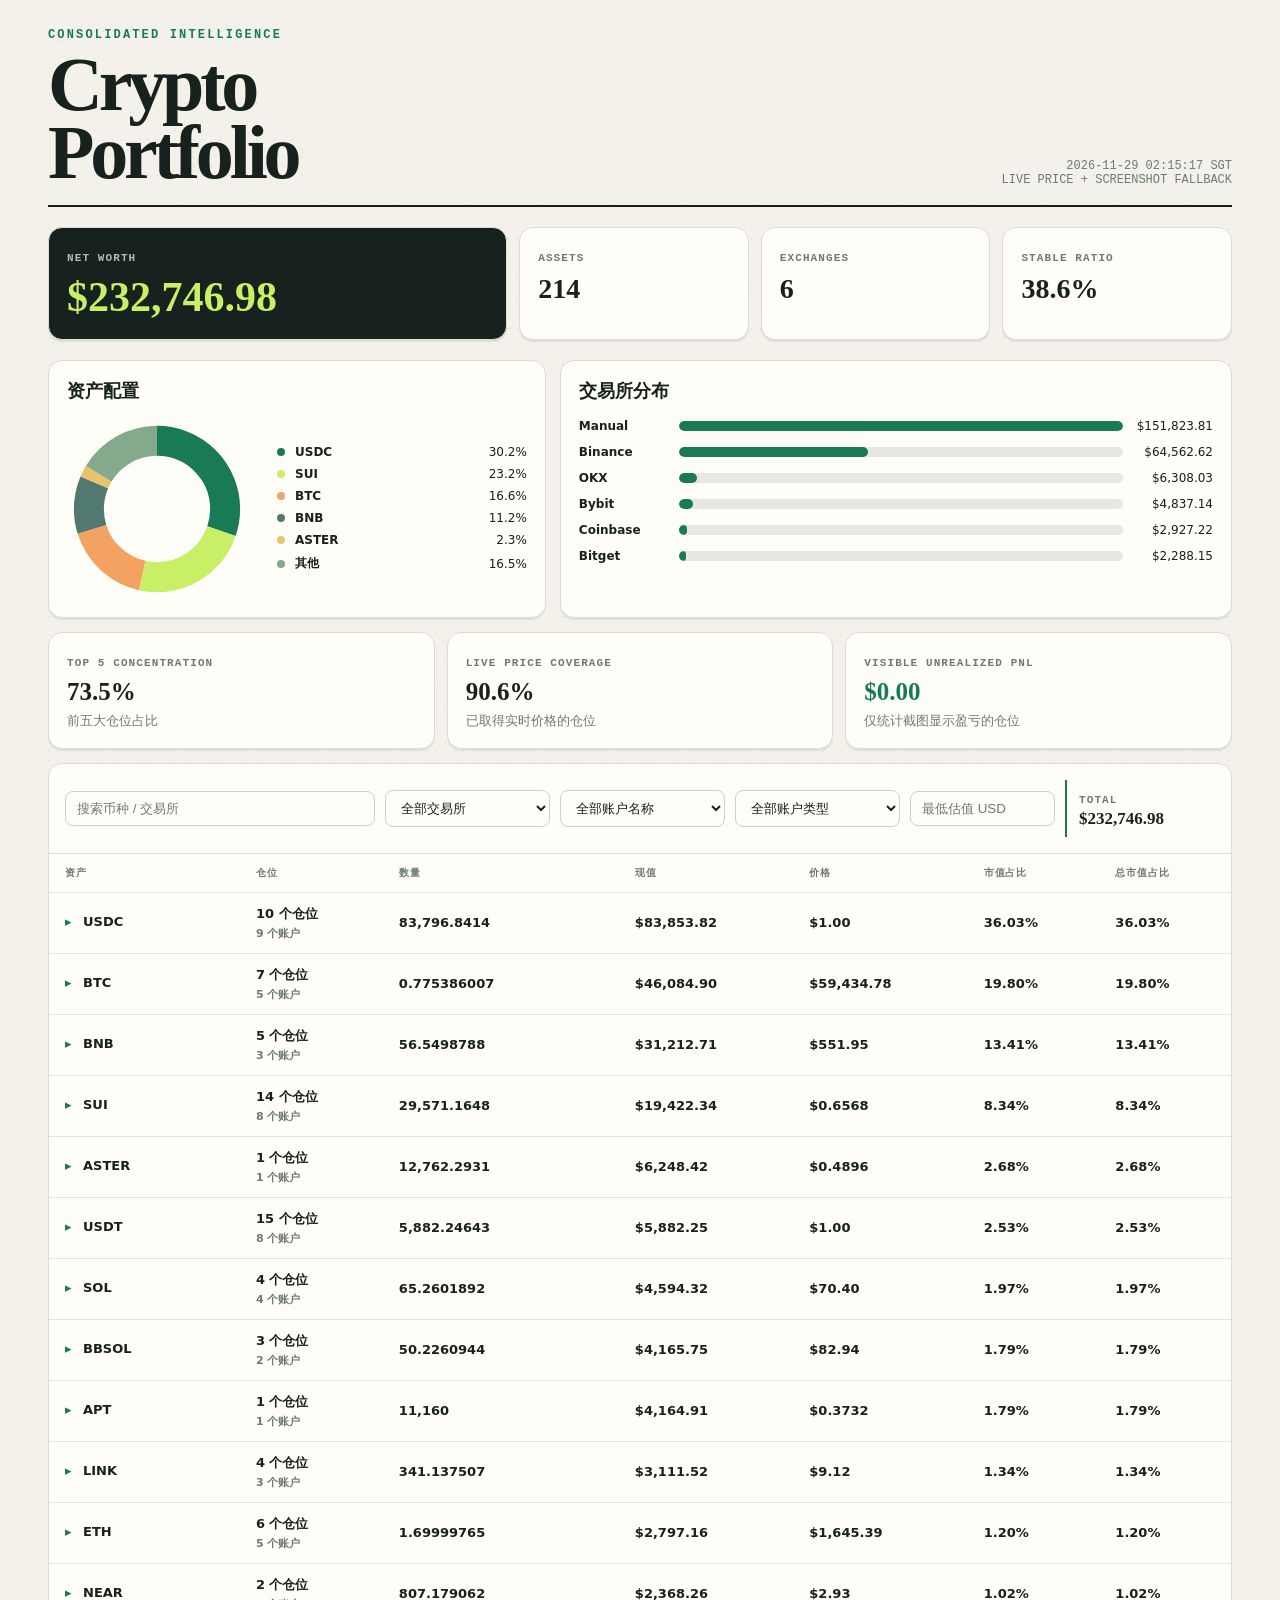
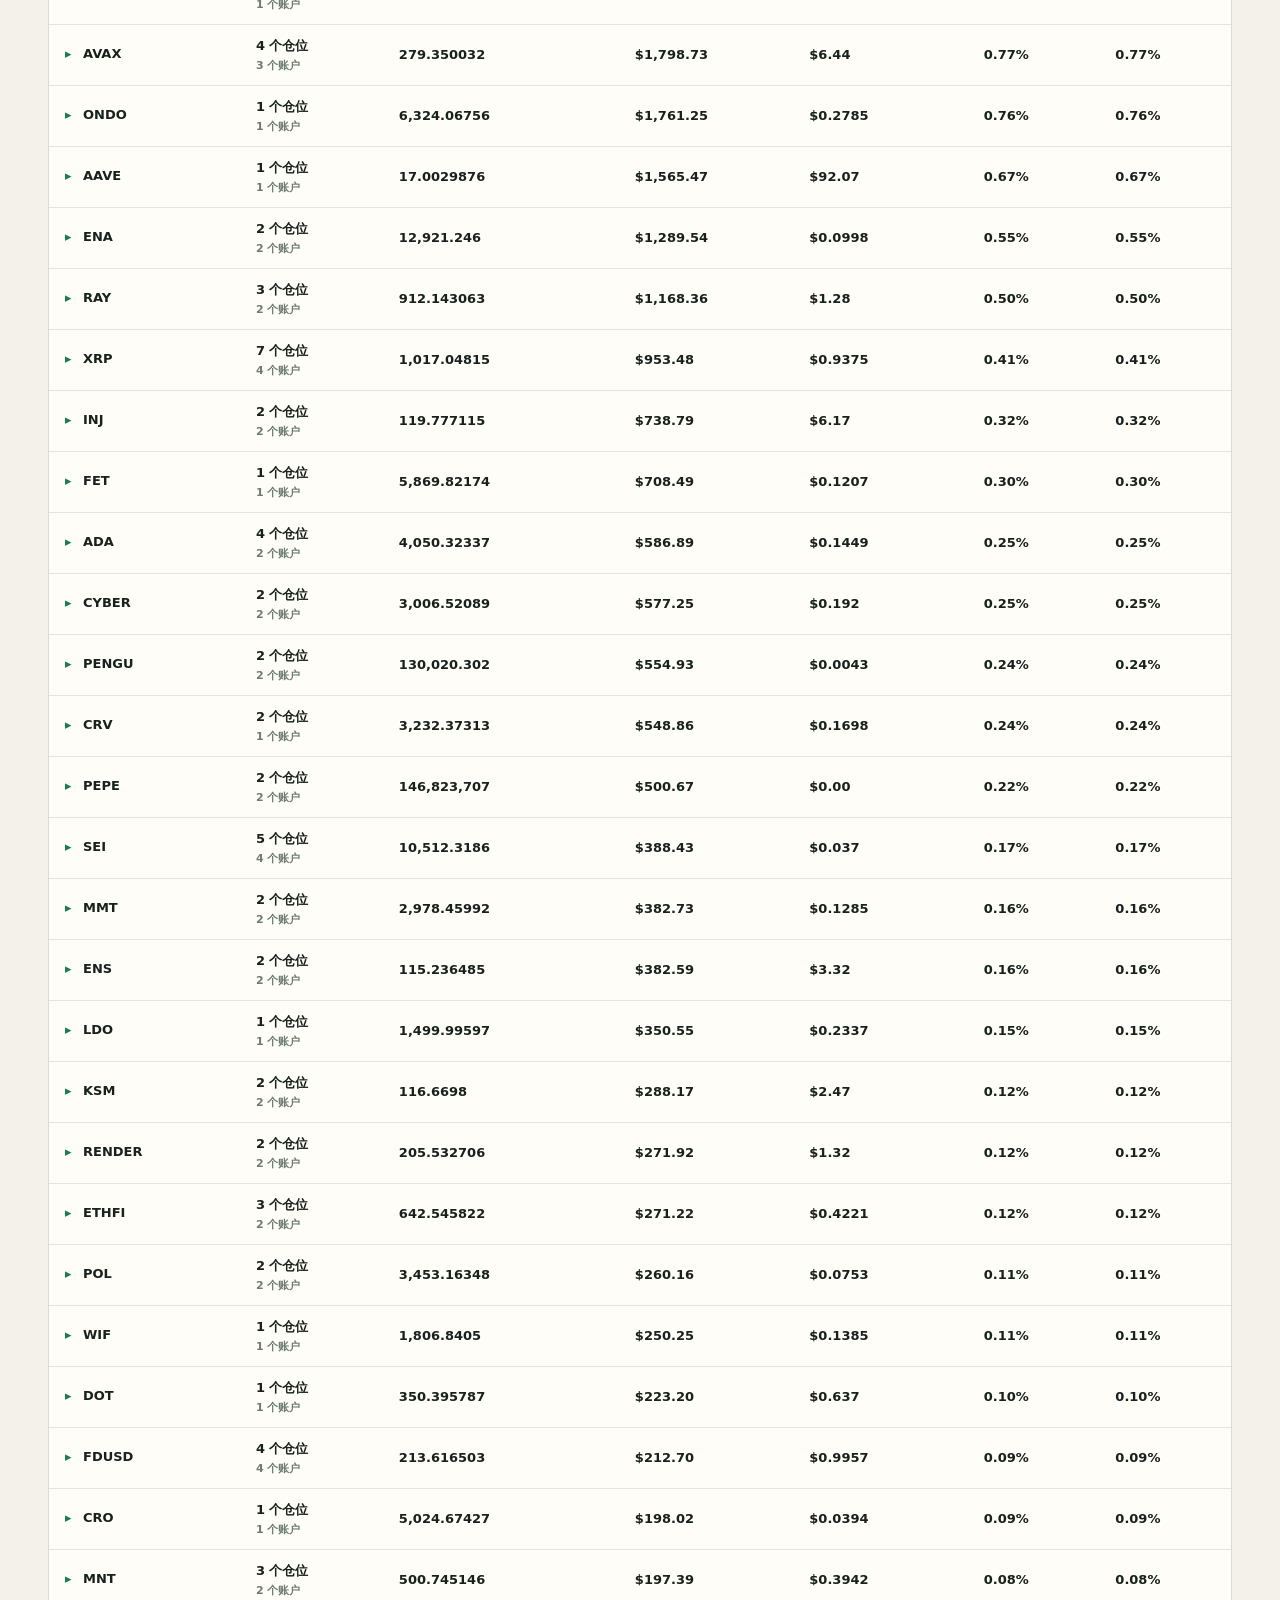
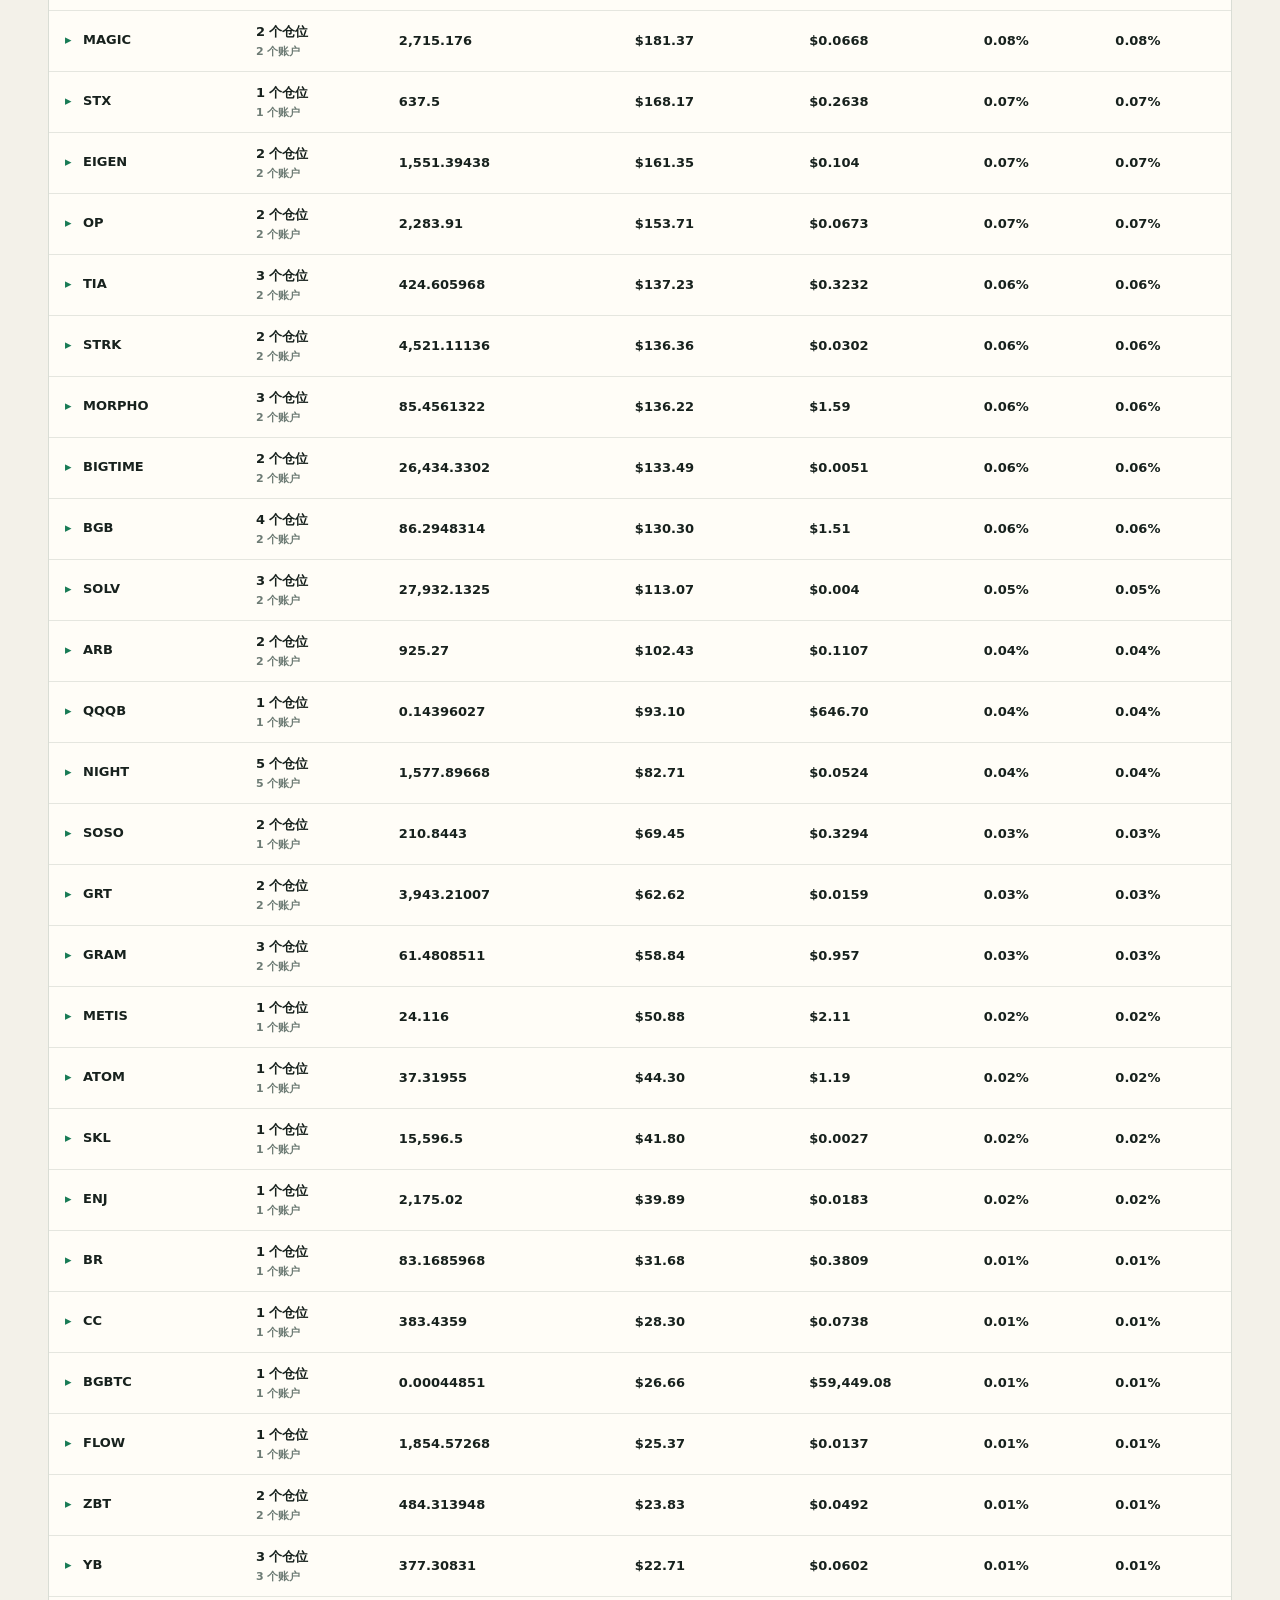
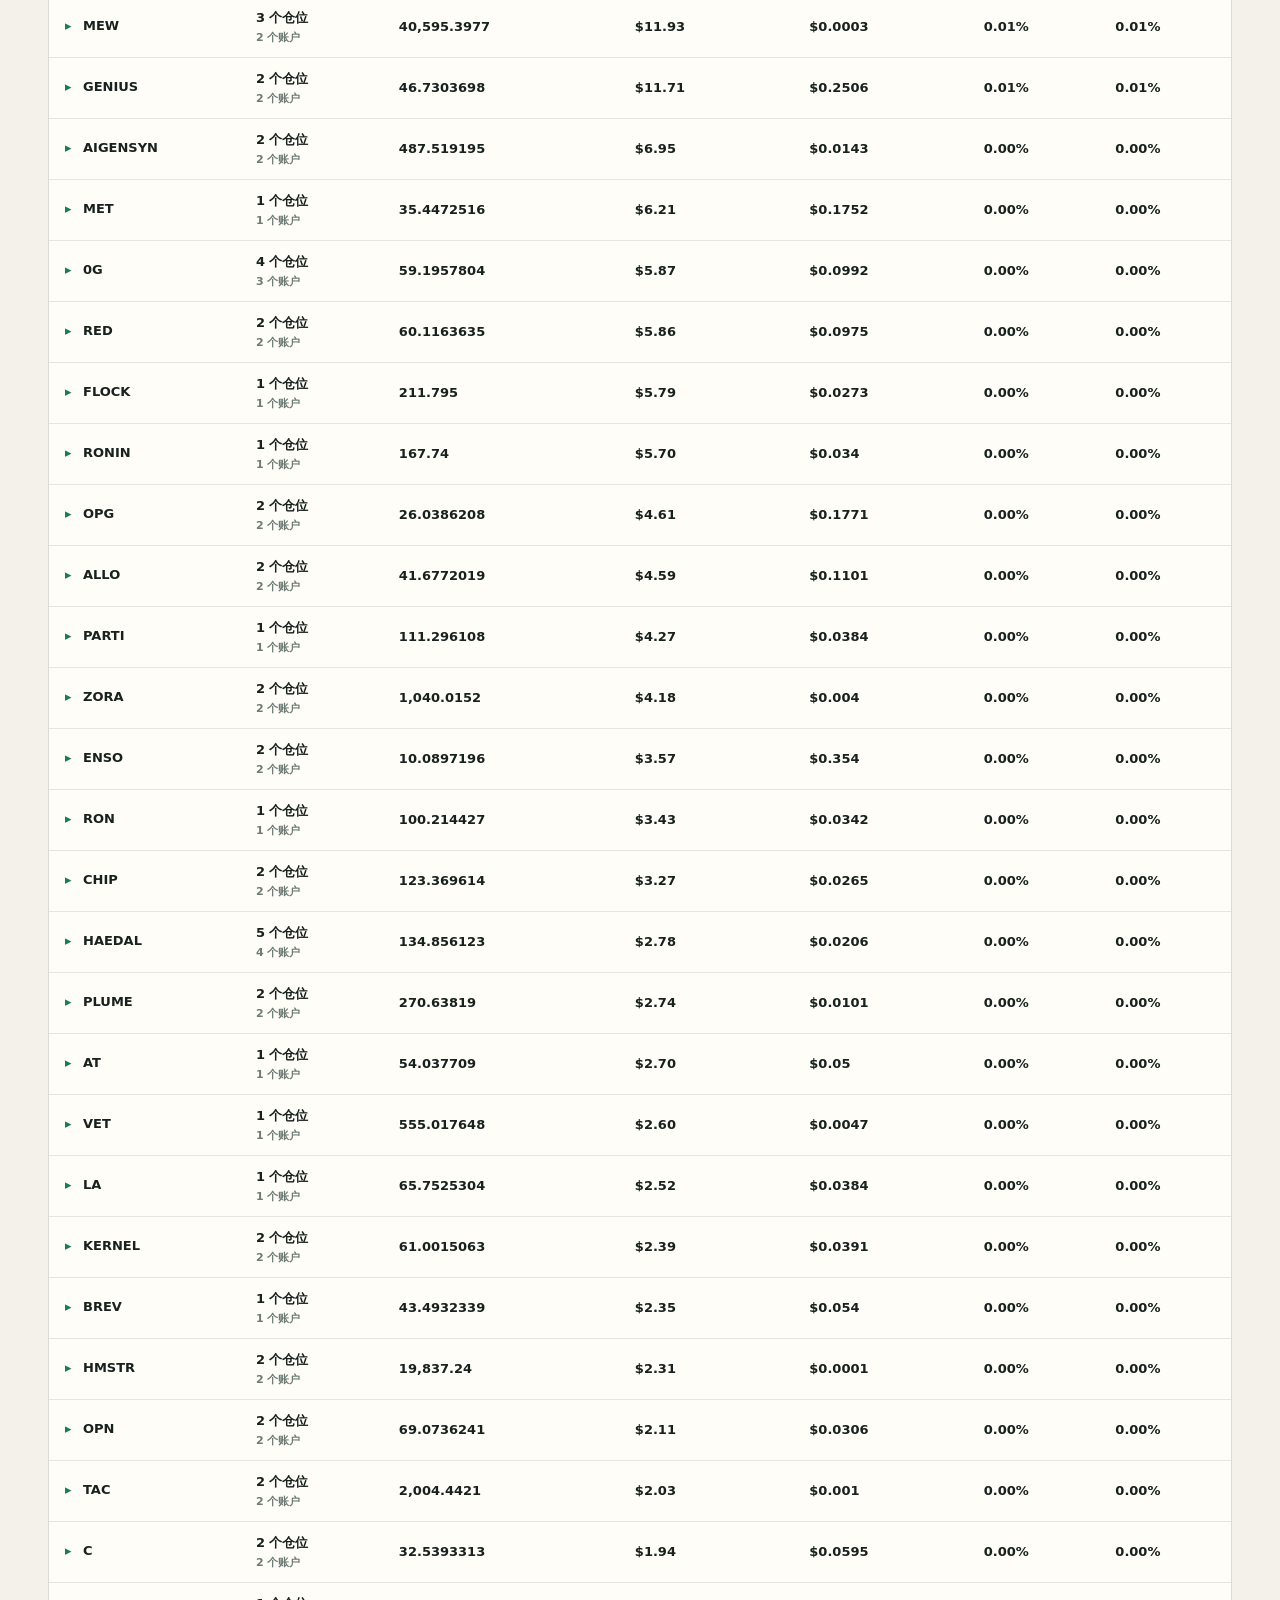
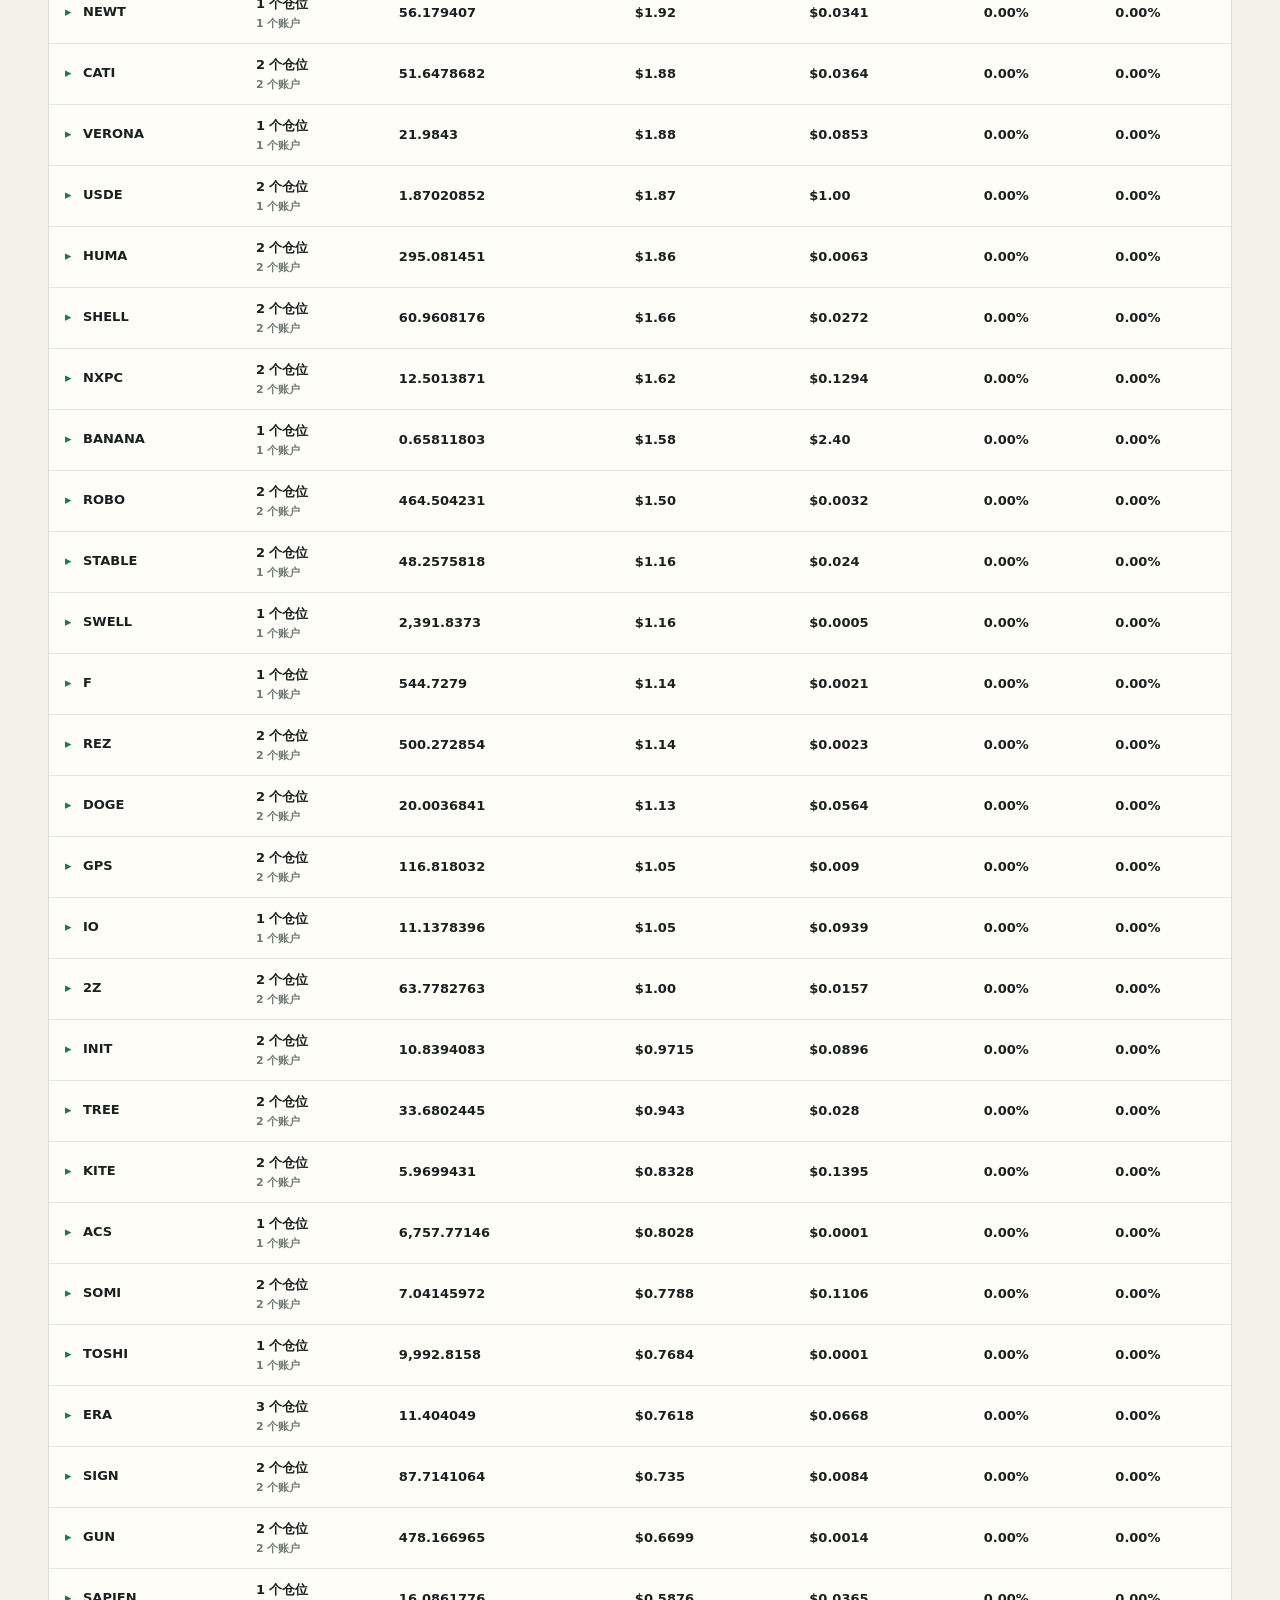
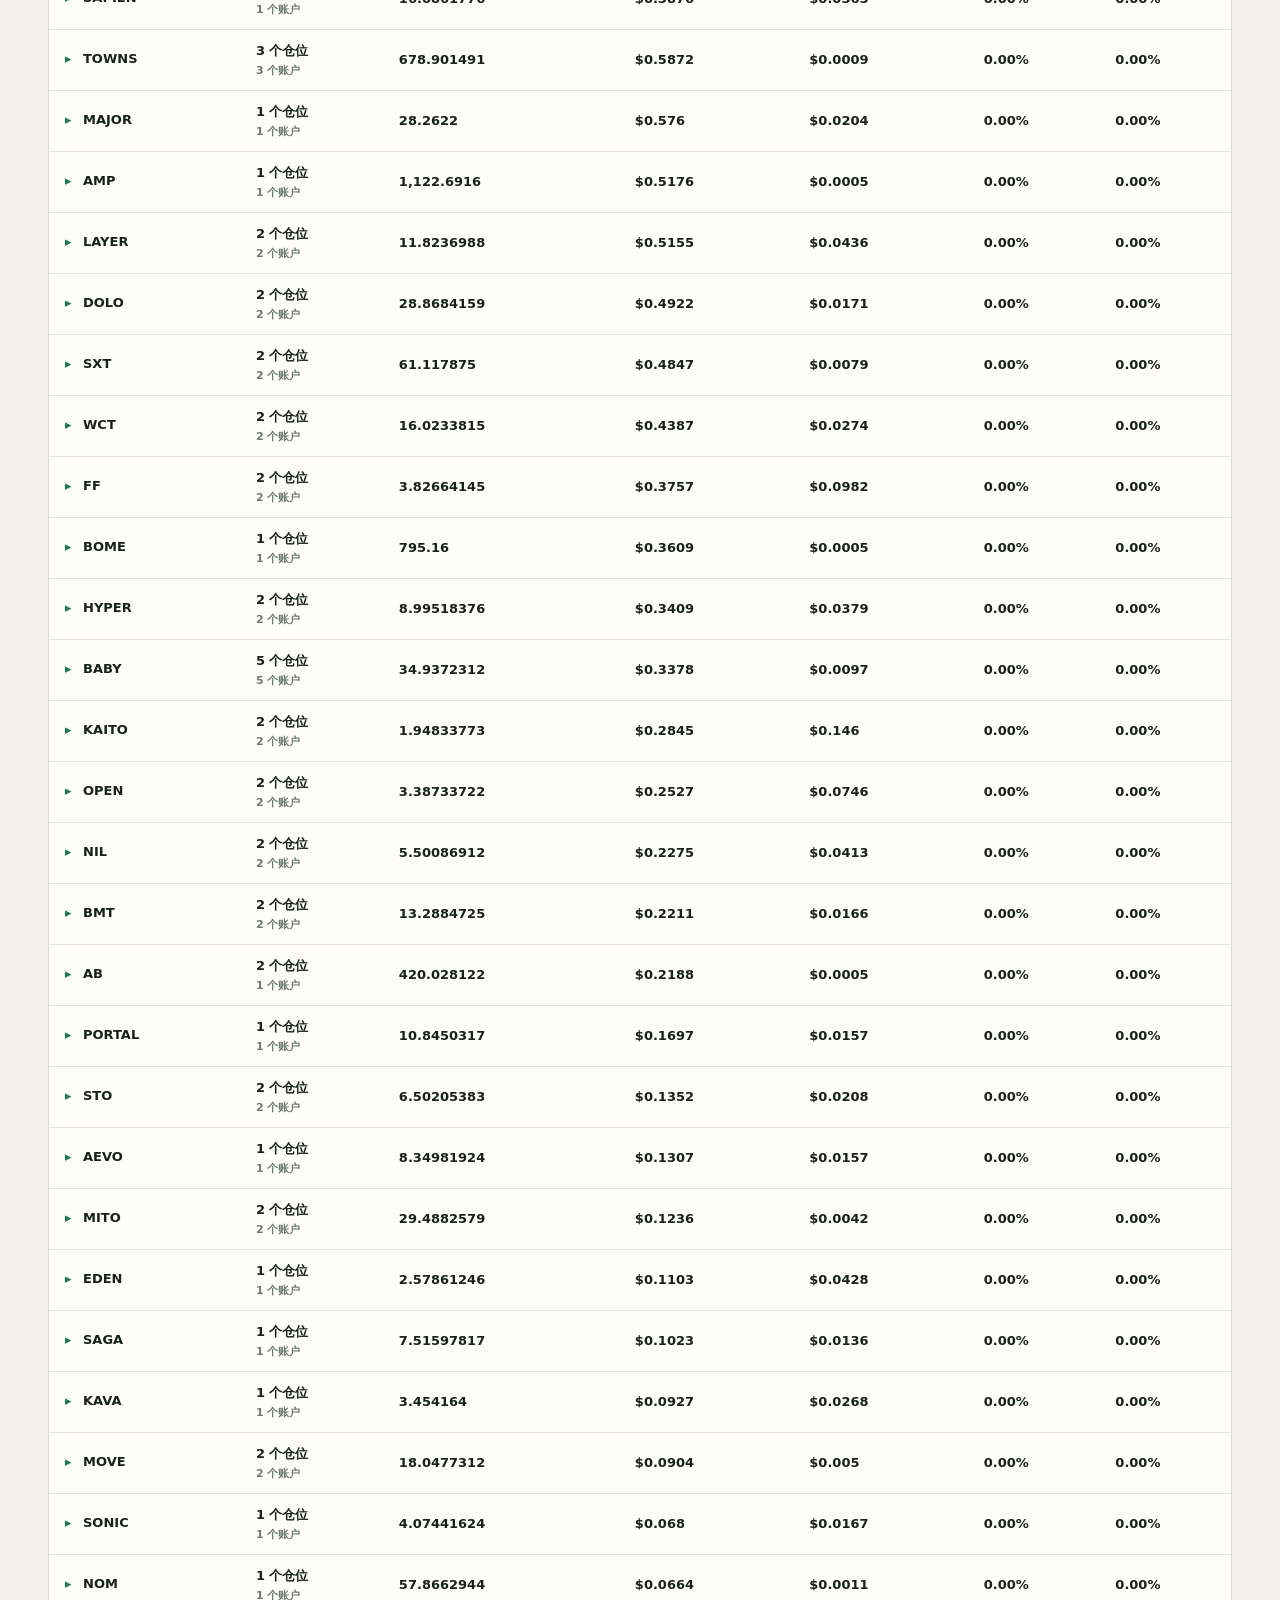
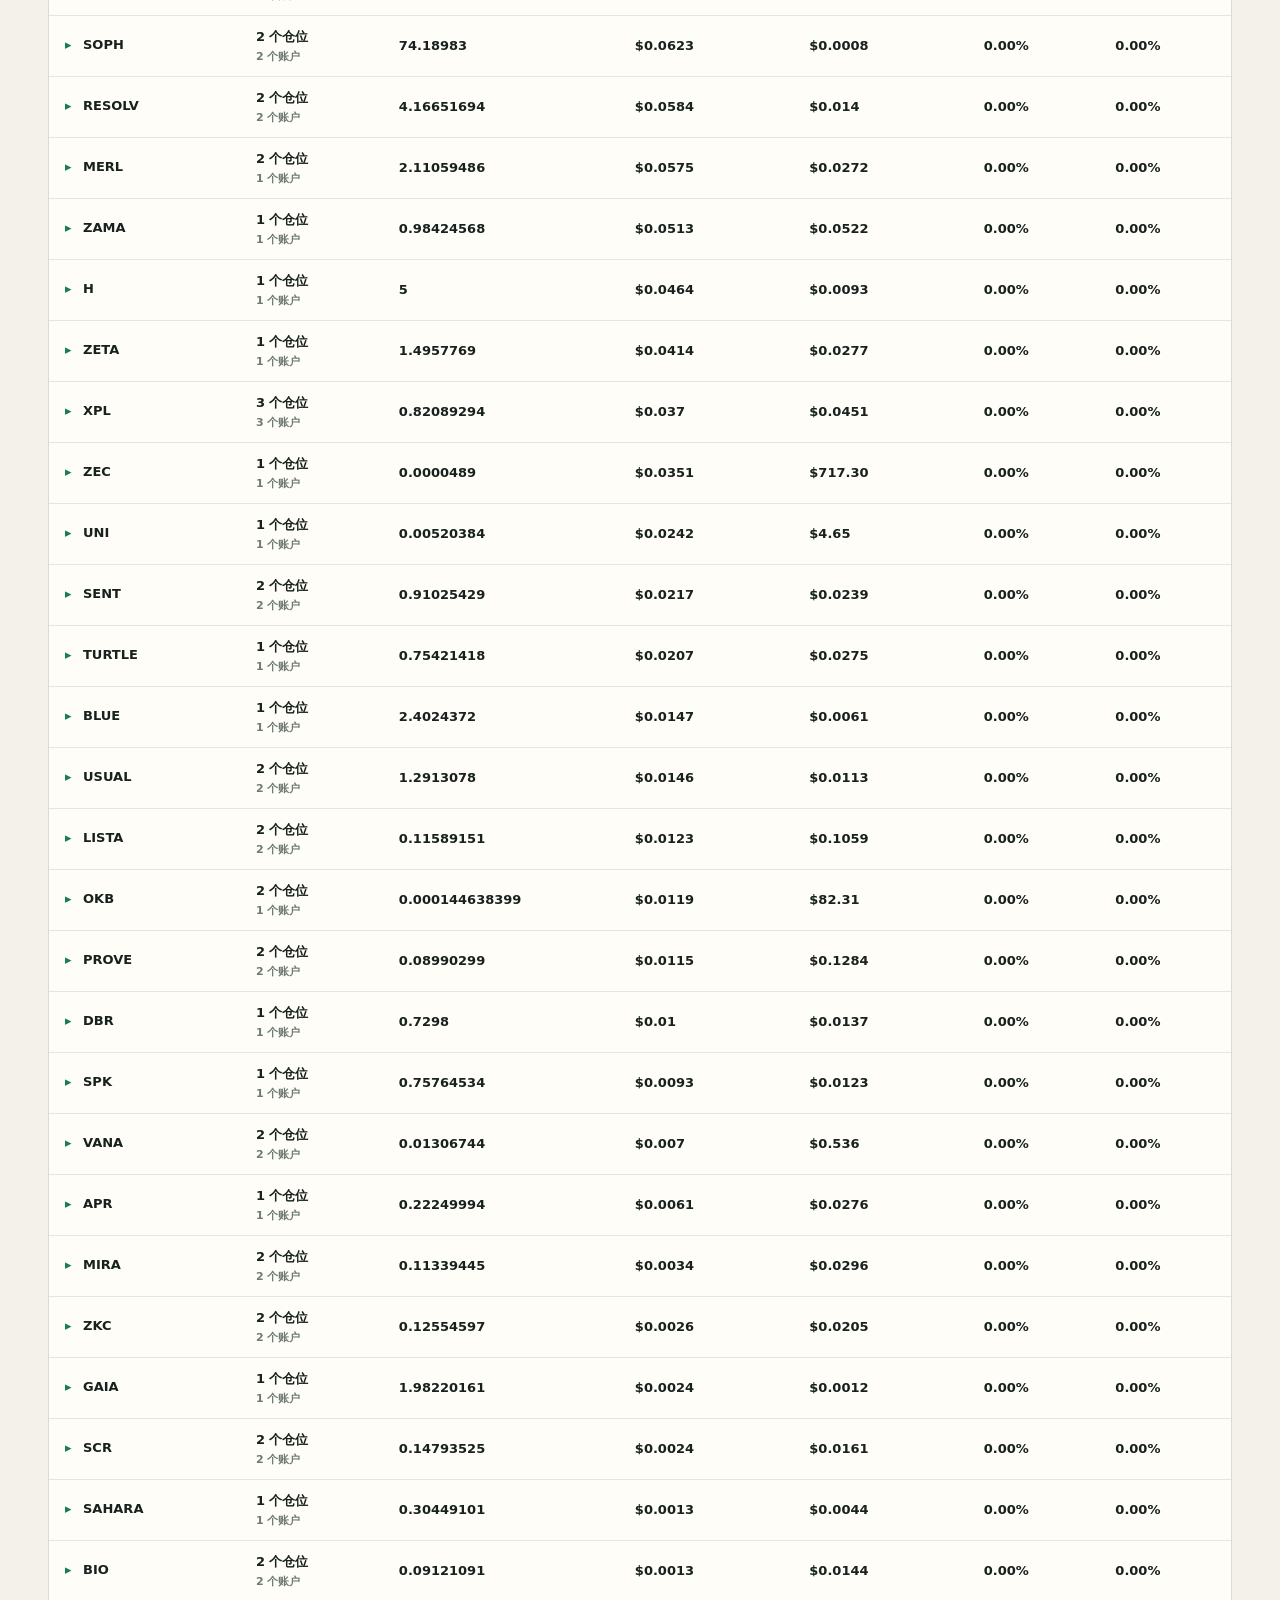
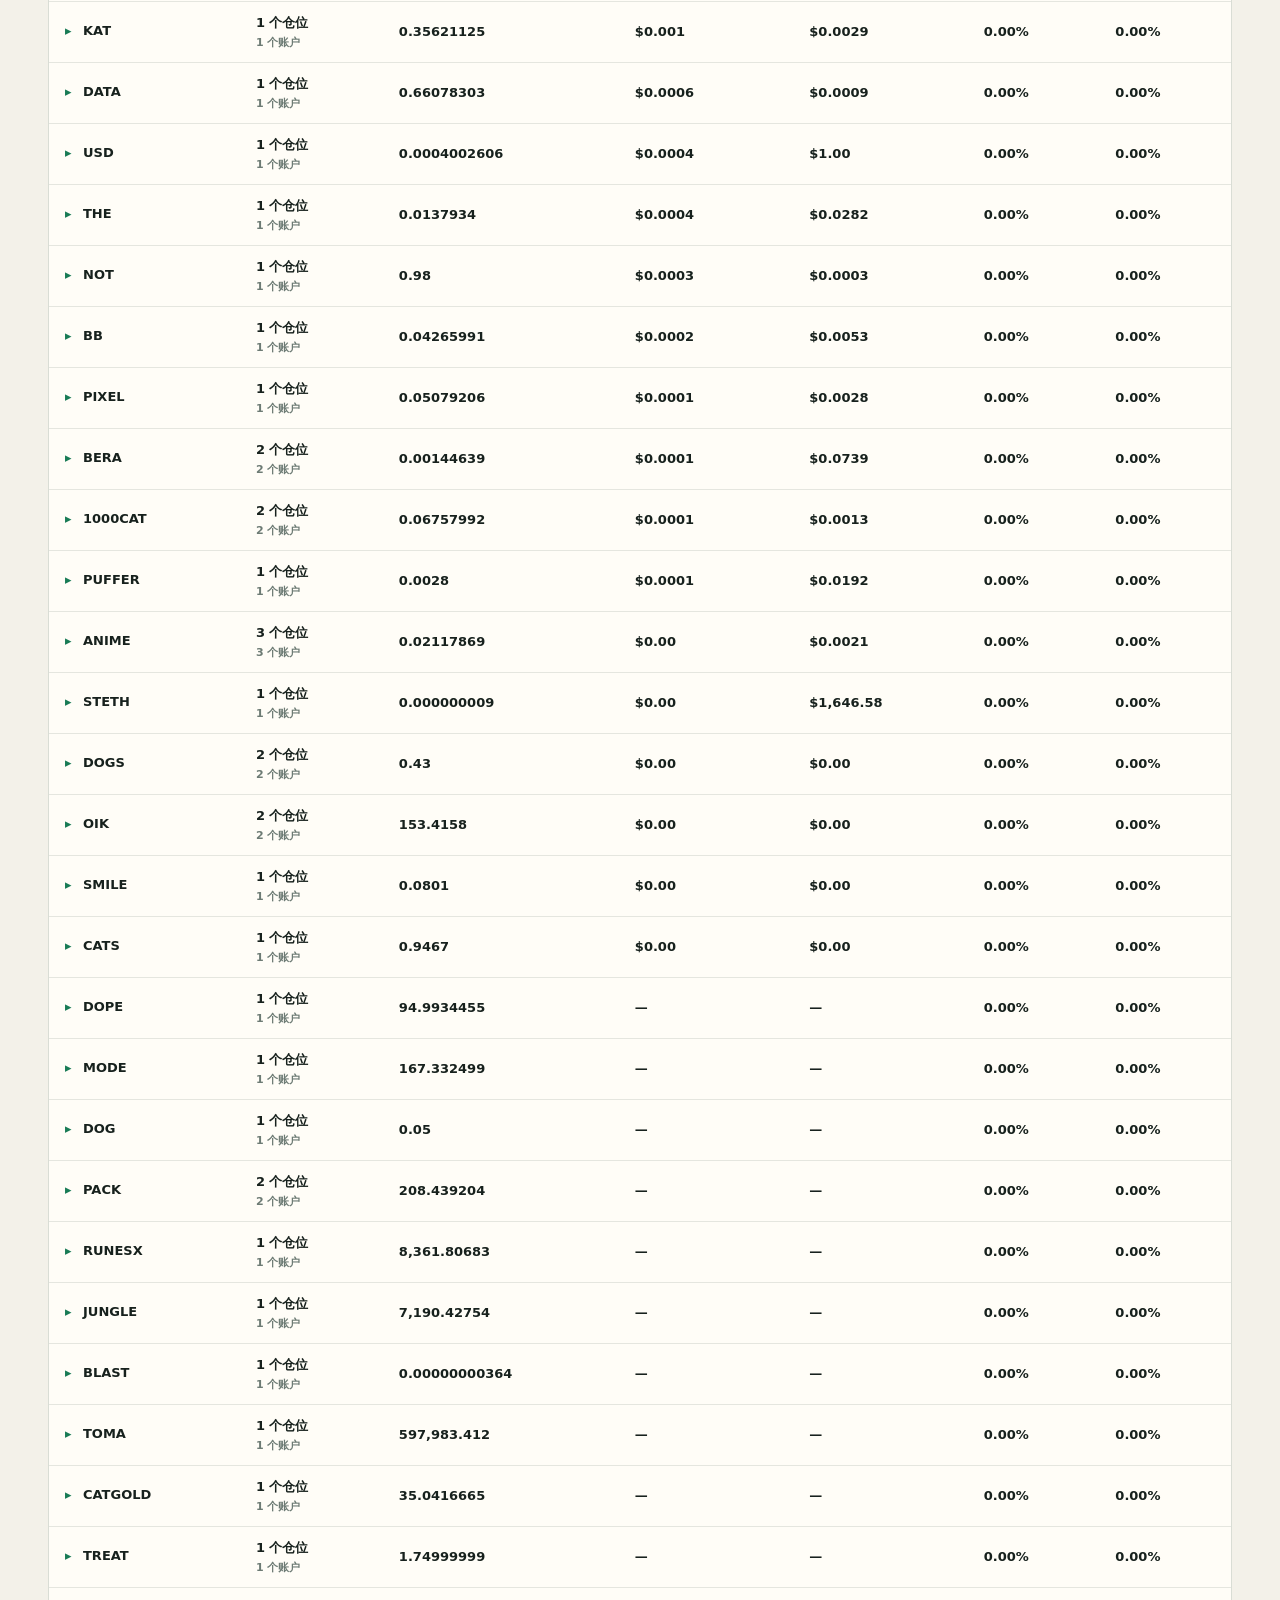
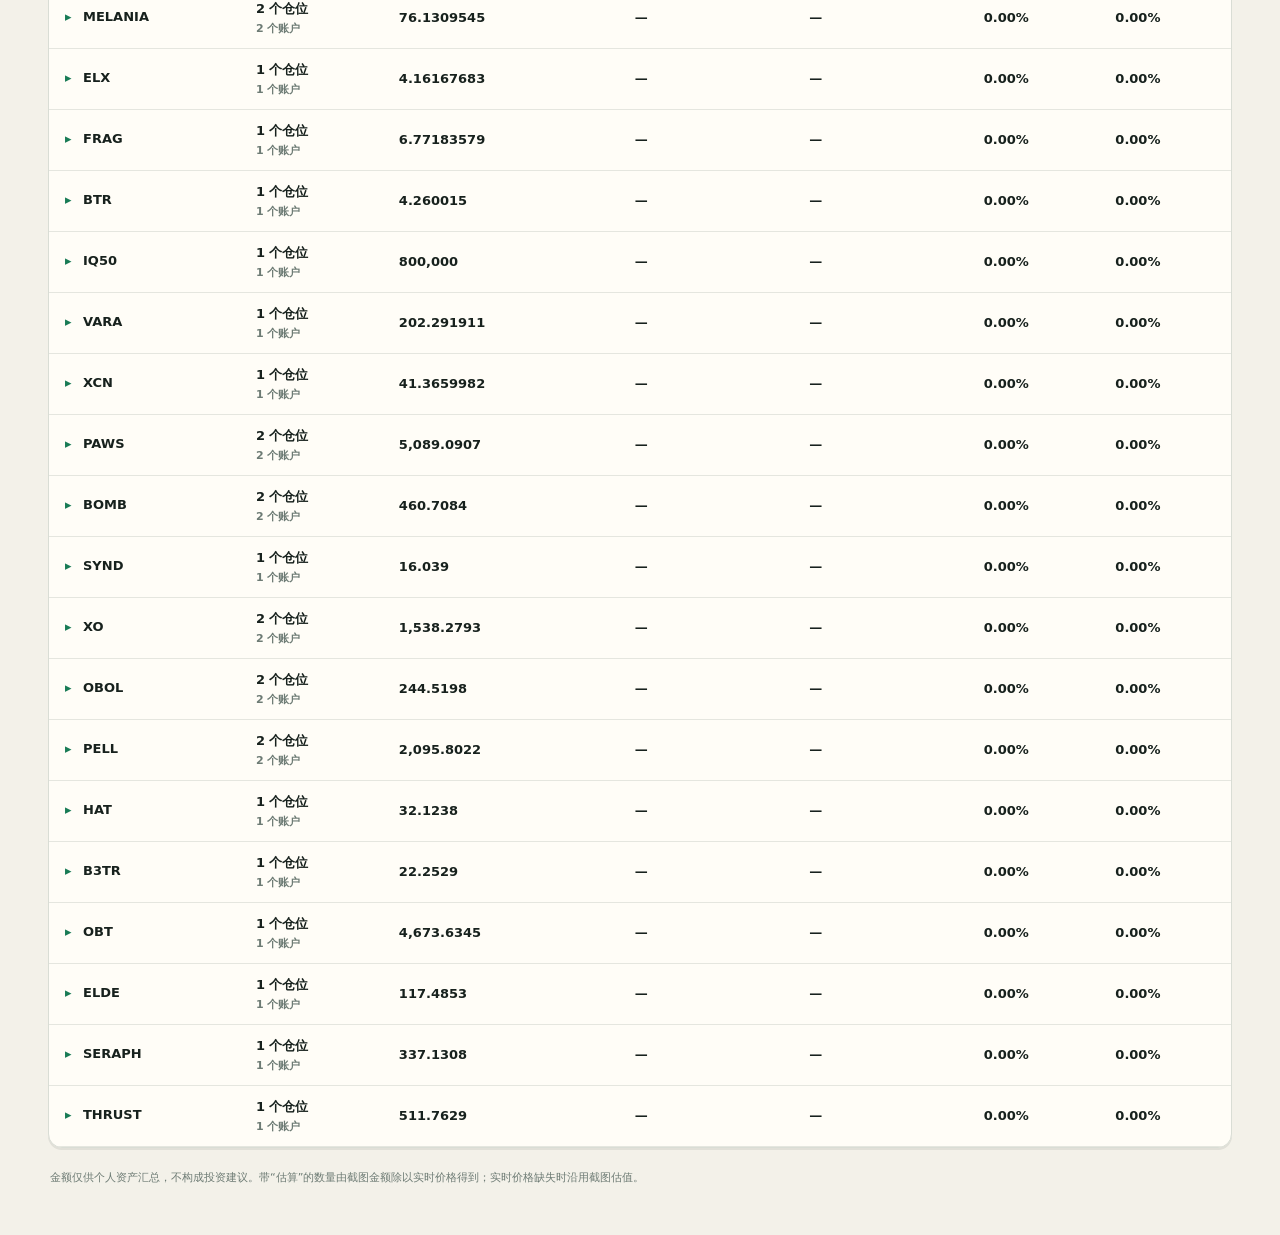
==== commit 9e68b094: "Update portfolio dashboard 2026-11-29 02:15" ====
--- a/dashboard.html
+++ b/dashboard.html
@@ -15,14 +15,14 @@
 .table-panel{margin-top:14px;padding:0;overflow:hidden} .tools{display:flex;flex-wrap:wrap;gap:10px;padding:16px;border-bottom:1px solid var(--line);align-items:center} input,select{min-width:0;background:transparent;border:1px solid #cbd1c9;border-radius:8px;padding:9px 11px;color:var(--ink)} #search{flex:1 1 280px} .tools select{flex:1 1 135px} #minValue{flex:0 1 145px} .list-total{margin-left:auto;min-width:150px;padding:8px 12px;border-left:2px solid var(--green)} .list-total strong{display:block;font:700 17px Georgia,serif;margin-top:2px} table{width:100%;min-width:940px;border-collapse:collapse} th,td{padding:12px 16px;text-align:left;border-bottom:1px solid #e5e6df;font-size:13px} .table-panel .right{text-align:left} th{font:700 10px ui-monospace,monospace;letter-spacing:.08em;color:var(--muted);text-transform:uppercase} tbody tr:hover{background:#f4f7ed} .group-row{cursor:pointer} .group-row td{font-weight:600} .detail-row{background:#f7f6ef;color:#526159} .detail-row td:first-child{padding-left:38px} .chevron{display:inline-block;width:18px;color:var(--green)} .coin{font-weight:800} .sub{display:block;color:var(--muted);font-size:11px;margin-top:3px} .estimate{color:#9a5e17} footer{padding:22px 2px;color:var(--muted);font-size:11px}
 @media(max-width:760px){.shell{padding:16px} header{align-items:start} .stamp{display:none} .metrics{grid-template-columns:1fr 1fr} .metric.hero{grid-column:1/-1} .grid{grid-template-columns:1fr} .diagnostics{grid-template-columns:1fr} .donut-wrap{grid-template-columns:150px 1fr} #donut{width:145px;height:145px} th:nth-child(3),td:nth-child(3),th:nth-child(5),td:nth-child(5),th:nth-child(6),td:nth-child(6){display:none} th,td{padding:11px 9px} .tools>*{flex:1 1 145px!important} .list-total{margin-left:0}}
 </style></head><body><main class="shell">
-<header><div><div class="eyebrow">Consolidated Intelligence</div><h1>Crypto<br>Portfolio</h1></div><div class="stamp">2026-11-29 02:00:19 SGT<br>LIVE PRICE + SCREENSHOT FALLBACK</div></header>
+<header><div><div class="eyebrow">Consolidated Intelligence</div><h1>Crypto<br>Portfolio</h1></div><div class="stamp">2026-11-29 02:15:17 SGT<br>LIVE PRICE + SCREENSHOT FALLBACK</div></header>
 <section class="metrics"><div class="metric hero"><span class="label">Net worth</span><strong id="total">-</strong></div><div class="metric"><span class="label">Assets</span><strong id="assetCount">-</strong></div><div class="metric"><span class="label">Exchanges</span><strong id="exchangeCount">-</strong></div><div class="metric"><span class="label">Stable ratio</span><strong id="stableRatio">-</strong></div></section>
 <section class="grid"><div class="panel"><h2>资产配置</h2><div class="donut-wrap"><svg id="donut" viewBox="0 0 42 42"></svg><div class="legend" id="legend"></div></div></div><div class="panel"><h2>交易所分布</h2><div id="exchangeBars"></div></div></section>
 <section class="diagnostics"><div class="panel diagnostic"><span class="label">Top 5 concentration</span><strong id="concentration">-</strong><small>前五大仓位占比</small></div><div class="panel diagnostic"><span class="label">Live price coverage</span><strong id="coverage">-</strong><small>已取得实时价格的仓位</small></div><div class="panel diagnostic"><span class="label">Visible unrealized PNL</span><strong id="pnl">-</strong><small>仅统计截图显示盈亏的仓位</small></div></section>
 <section class="panel table-panel"><div class="tools"><input id="search" placeholder="搜索币种 / 交易所"><select id="exchange"><option value="">全部交易所</option></select><select id="accountName"><option value="">全部账户名称</option></select><select id="account"><option value="">全部账户类型</option></select><input id="minValue" type="number" min="0" step="1" placeholder="最低估值 USD"><div class="list-total"><span class="label">Total</span><strong id="listTotal">-</strong></div></div><div style="overflow:auto"><table><thead><tr><th>资产</th><th>仓位</th><th>数量</th><th>现值</th><th>价格</th><th>市值占比</th><th>总市值占比</th></tr></thead><tbody id="rows"></tbody></table></div></section>
 <footer>金额仅供个人资产汇总，不构成投资建议。带“估算”的数量由截图金额除以实时价格得到；实时价格缺失时沿用截图估值。</footer>
 </main><script>
-const portfolio={"generated_at": "2026-11-28T18:00:19.946502+00:00", "model": null, "source": "exchange_api+manual", "total_value_usd": 232628.6244450998, "asset_count": 426, "priced_asset_count": 389, "source_count": 10, "assets": [{"exchange": "Manual", "account_name": "sui-onchain", "account_type": "Wallet", "symbol": "USDC", "name": null, "amount": 83272.0, "screenshot_value_usd": null, "manual_price_usd": null, "pnl_usd": null, "pnl_percent": null, "coingecko_id": "usd-coin", "confidence": 1.0, "source_image": null, "entry_type": "asset", "price_usd": 1.00069, "price_provider": "Binance", "amount_estimated": false, "current_value_usd": 83329.45768, "valuation_source": "live_price"}, {"exchange": "Manual", "account_name": "sui-onchain", "account_type": "Wallet", "symbol": "SUI", "name": null, "amount": 97945.0, "screenshot_value_usd": null, "manual_price_usd": null, "pnl_usd": null, "pnl_percent": null, "coingecko_id": null, "confidence": 1.0, "source_image": null, "entry_type": "asset", "price_usd": 0.6565, "price_provider": "Binance", "amount_estimated": false, "current_value_usd": 64300.892499999994, "valuation_source": "live_price"}, {"exchange": "Binance", "account_name": "bn_0", "account_type": "Flexible Loan Collateral", "symbol": "BTC", "name": null, "amount": 0.47711966, "screenshot_value_usd": null, "pnl_usd": null, "pnl_percent": null, "coingecko_id": "bitcoin", "confidence": 1.0, "source_image": null, "entry_type": "asset", "price_usd": 59379.52, "price_provider": "Binance", "amount_estimated": false, "current_value_usd": 28331.1363933632, "valuation_source": "live_price"}, {"exchange": "Binance", "account_name": "bn_0", "account_type": "Flexible Loan Collateral", "symbol": "BNB", "name": null, "amount": 35.64323937, "screenshot_value_usd": null, "pnl_usd": null, "pnl_percent": null, "coingecko_id": "binancecoin", "confidence": 1.0, "source_image": null, "entry_type": "asset", "price_usd": 551.42, "price_provider": "Binance", "amount_estimated": false, "current_value_usd": 19654.395053405402, "valuation_source": "live_price"}, {"exchange": "Binance", "account_name": "bn_1", "account_type": "Flexible Loan Collateral", "symbol": "BTC", "name": null, "amount": 0.14278348, "screenshot_value_usd": null, "pnl_usd": null, "pnl_percent": null, "coingecko_id": "bitcoin", "confidence": 1.0, "source_image": null, "entry_type": "asset", "price_usd": 59379.52, "price_provider": "Binance", "amount_estimated": false, "current_value_usd": 8478.414506329598, "valuation_source": "live_price"}, {"exchange": "Binance", "account_name": "bn_1", "account_type": "Flexible Loan Collateral", "symbol": "BNB", "name": null, "amount": 15.00122104, "screenshot_value_usd": null, "pnl_usd": null, "pnl_percent": null, "coingecko_id": "binancecoin", "confidence": 1.0, "source_image": null, "entry_type": "asset", "price_usd": 551.42, "price_provider": "Binance", "amount_estimated": false, "current_value_usd": 8271.9733058768, "valuation_source": "live_price"}, {"exchange": "Binance", "account_name": "bn_1", "account_type": "Simple Earn Flexible", "symbol": "BTC", "name": null, "amount": 0.13920527, "screenshot_value_usd": null, "pnl_usd": null, "pnl_percent": null, "coingecko_id": "bitcoin", "confidence": 1.0, "source_image": null, "entry_type": "asset", "price_usd": 59379.52, "price_provider": "Binance", "amount_estimated": false, "current_value_usd": 8265.9421140704, "valuation_source": "live_price"}, {"exchange": "Binance", "account_name": "bn_0", "account_type": "Simple Earn Flexible", "symbol": "ASTER", "name": null, "amount": 12762.29284257, "screenshot_value_usd": null, "pnl_usd": null, "pnl_percent": null, "coingecko_id": null, "confidence": 1.0, "source_image": null, "entry_type": "asset", "price_usd": 0.4879, "price_provider": "Binance", "amount_estimated": false, "current_value_usd": 6226.722677889903, "valuation_source": "live_price"}, {"exchange": "Binance", "account_name": "bn_1", "account_type": "Simple Earn Flexible", "symbol": "USDT", "name": null, "amount": 5140.77016886, "screenshot_value_usd": null, "pnl_usd": null, "pnl_percent": null, "coingecko_id": "tether", "confidence": 1.0, "source_image": null, "entry_type": "asset", "price_usd": 1.0, "price_provider": "stablecoin peg", "amount_estimated": false, "current_value_usd": 5140.77016886, "valuation_source": "live_price"}, {"exchange": "Binance", "account_name": "bn_1", "account_type": "Simple Earn Flexible", "symbol": "SOL", "name": null, "amount": 65.26004684, "screenshot_value_usd": null, "pnl_usd": null, "pnl_percent": null, "coingecko_id": "solana", "confidence": 1.0, "source_image": null, "entry_type": "asset", "price_usd": 70.27, "price_provider": "Binance", "amount_estimated": false, "current_value_usd": 4585.823491446799, "valuation_source": "live_price"}, {"exchange": "Manual", "account_name": "apt-onchain", "account_type": "Wallet", "symbol": "APT", "name": null, "amount": 11160.0, "screenshot_value_usd": null, "manual_price_usd": null, "pnl_usd": null, "pnl_percent": null, "coingecko_id": null, "confidence": 1.0, "source_image": null, "entry_type": "asset", "price_usd": 0.3722, "price_provider": "Binance", "amount_estimated": false, "current_value_usd": 4153.7519999999995, "valuation_source": "live_price"}, {"exchange": "Bybit", "account_name": "bb_1", "account_type": "Earn FlexibleSaving", "symbol": "BBSOL", "name": null, "amount": 50.02075841, "screenshot_value_usd": null, "pnl_usd": null, "pnl_percent": null, "coingecko_id": null, "confidence": 1.0, "source_image": null, "entry_type": "asset", "price_usd": 82.88, "price_provider": "Bybit", "amount_estimated": false, "current_value_usd": 4145.7204570208, "valuation_source": "live_price"}, {"exchange": "Binance", "account_name": "bn_0", "account_type": "Simple Earn Flexible", "symbol": "BNB", "name": null, "amount": 5.85226049, "screenshot_value_usd": null, "pnl_usd": null, "pnl_percent": null, "coingecko_id": "binancecoin", "confidence": 1.0, "source_image": null, "entry_type": "asset", "price_usd": 551.42, "price_provider": "Binance", "amount_estimated": false, "current_value_usd": 3227.0534793957995, "valuation_source": "live_price"}, {"exchange": "Binance", "account_name": "bn_0", "account_type": "Flexible Loan Collateral", "symbol": "NEAR", "name": null, "amount": 807.17900756, "screenshot_value_usd": null, "pnl_usd": null, "pnl_percent": null, "coingecko_id": null, "confidence": 1.0, "source_image": null, "entry_type": "asset", "price_usd": 2.928, "price_provider": "Binance", "amount_estimated": false, "current_value_usd": 2363.4201341356797, "valuation_source": "live_price"}, {"exchange": "Binance", "account_name": "bn_0", "account_type": "Flexible Loan Collateral", "symbol": "ETH", "name": null, "amount": 1.27880715, "screenshot_value_usd": null, "pnl_usd": null, "pnl_percent": null, "coingecko_id": "ethereum", "confidence": 1.0, "source_image": null, "entry_type": "asset", "price_usd": 1644.15, "price_provider": "Binance", "amount_estimated": false, "current_value_usd": 2102.5507756725, "valuation_source": "live_price"}, {"exchange": "Binance", "account_name": "bn_1", "account_type": "Simple Earn Flexible", "symbol": "ONDO", "name": null, "amount": 6324.0671553, "screenshot_value_usd": null, "pnl_usd": null, "pnl_percent": null, "coingecko_id": null, "confidence": 1.0, "source_image": null, "entry_type": "asset", "price_usd": 0.2785, "price_provider": "Binance", "amount_estimated": false, "current_value_usd": 1761.2527027510503, "valuation_source": "live_price"}, {"exchange": "Binance", "account_name": "bn_1", "account_type": "Simple Earn Flexible", "symbol": "AAVE", "name": null, "amount": 17.00298748, "screenshot_value_usd": null, "pnl_usd": null, "pnl_percent": null, "coingecko_id": null, "confidence": 1.0, "source_image": null, "entry_type": "asset", "price_usd": 92.14, "price_provider": "Binance", "amount_estimated": false, "current_value_usd": 1566.6552664072, "valuation_source": "live_price"}, {"exchange": "Binance", "account_name": "bn_1", "account_type": "Simple Earn Flexible", "symbol": "LINK", "name": null, "amount": 149.86516113, "screenshot_value_usd": null, "pnl_usd": null, "pnl_percent": null, "coingecko_id": "chainlink", "confidence": 1.0, "source_image": null, "entry_type": "asset", "price_usd": 9.117, "price_provider": "Binance", "amount_estimated": false, "current_value_usd": 1366.3206740222101, "valuation_source": "live_price"}, {"exchange": "Binance", "account_name": "bn_1", "account_type": "Simple Earn Flexible", "symbol": "ENA", "name": null, "amount": 12920.88786467, "screenshot_value_usd": null, "pnl_usd": null, "pnl_percent": null, "coingecko_id": null, "confidence": 1.0, "source_image": null, "entry_type": "asset", "price_usd": 0.0996, "price_provider": "Binance", "amount_estimated": false, "current_value_usd": 1286.920431321132, "valuation_source": "live_price"}, {"exchange": "Coinbase", "account_name": "cb_0", "account_type": "Advanced Trade", "symbol": "LINK", "name": null, "amount": 103.44, "screenshot_value_usd": null, "pnl_usd": null, "pnl_percent": null, "coingecko_id": "chainlink", "confidence": 1.0, "source_image": null, "entry_type": "asset", "price_usd": 9.117, "price_provider": "Binance", "amount_estimated": false, "current_value_usd": 943.06248, "valuation_source": "live_price"}, {"exchange": "Binance", "account_name": "bn_1", "account_type": "Simple Earn Flexible", "symbol": "XRP", "name": null, "amount": 1003.41183427, "screenshot_value_usd": null, "pnl_usd": null, "pnl_percent": null, "coingecko_id": "ripple", "confidence": 1.0, "source_image": null, "entry_type": "asset", "price_usd": 0.9358, "price_provider": "Binance", "amount_estimated": false, "current_value_usd": 938.9927945098659, "valuation_source": "live_price"}, {"exchange": "OKX", "account_name": "okx_1", "account_type": "Simple Earn", "symbol": "AVAX", "name": null, "amount": 134.77919718, "screenshot_value_usd": null, "pnl_usd": null, "pnl_percent": null, "coingecko_id": null, "confidence": 1.0, "source_image": null, "entry_type": "asset", "price_usd": 6.435, "price_provider": "Binance", "amount_estimated": false, "current_value_usd": 867.3041338533001, "valuation_source": "live_price"}, {"exchange": "Binance", "account_name": "bn_1", "account_type": "Simple Earn Flexible", "symbol": "RAY", "name": null, "amount": 611.47038471, "screenshot_value_usd": null, "pnl_usd": null, "pnl_percent": null, "coingecko_id": null, "confidence": 1.0, "source_image": null, "entry_type": "asset", "price_usd": 1.2767, "price_provider": "Binance", "amount_estimated": false, "current_value_usd": 780.6642401592569, "valuation_source": "live_price"}, {"exchange": "OKX", "account_name": "okx_1", "account_type": "Funding", "symbol": "LINK", "name": null, "amount": 79.936, "screenshot_value_usd": null, "pnl_usd": null, "pnl_percent": null, "coingecko_id": "chainlink", "confidence": 1.0, "source_image": null, "entry_type": "asset", "price_usd": 9.117, "price_provider": "Binance", "amount_estimated": false, "current_value_usd": 728.7765120000001, "valuation_source": "live_price"}, {"exchange": "Binance", "account_name": "bn_1", "account_type": "Simple Earn Flexible", "symbol": "FET", "name": null, "amount": 5869.81988212, "screenshot_value_usd": null, "pnl_usd": null, "pnl_percent": null, "coingecko_id": null, "confidence": 1.0, "source_image": null, "entry_type": "asset", "price_usd": 0.121, "price_provider": "Binance", "amount_estimated": false, "current_value_usd": 710.24820573652, "valuation_source": "live_price"}, {"exchange": "OKX", "account_name": "okx_0", "account_type": "Simple Earn", "symbol": "BTC", "name": null, "amount": 0.00978036, "screenshot_value_usd": null, "pnl_usd": null, "pnl_percent": null, "coingecko_id": "bitcoin", "confidence": 1.0, "source_image": null, "entry_type": "asset", "price_usd": 59379.52, "price_provider": "Binance", "amount_estimated": false, "current_value_usd": 580.7530822272, "valuation_source": "live_price"}, {"exchange": "Binance", "account_name": "bn_1", "account_type": "Simple Earn Flexible", "symbol": "CYBER", "name": null, "amount": 3006.37071442, "screenshot_value_usd": null, "pnl_usd": null, "pnl_percent": null, "coingecko_id": null, "confidence": 1.0, "source_image": null, "entry_type": "asset", "price_usd": 0.193, "price_provider": "Binance", "amount_estimated": false, "current_value_usd": 580.2295478830599, "valuation_source": "live_price"}, {"exchange": "OKX", "account_name": "okx_1", "account_type": "Simple Earn", "symbol": "INJ", "name": null, "amount": 92.75693434, "screenshot_value_usd": null, "pnl_usd": null, "pnl_percent": null, "coingecko_id": null, "confidence": 1.0, "source_image": null, "entry_type": "asset", "price_usd": 6.174, "price_provider": "Binance", "amount_estimated": false, "current_value_usd": 572.6813126151601, "valuation_source": "live_price"}, {"exchange": "Binance", "account_name": "bn_0", "account_type": "Simple Earn Flexible", "symbol": "PENGU", "name": null, "amount": 130020.20382299, "screenshot_value_usd": null, "pnl_usd": null, "pnl_percent": null, "coingecko_id": null, "confidence": 1.0, "source_image": null, "entry_type": "asset", "price_usd": 0.004253, "price_provider": "Binance", "amount_estimated": false, "current_value_usd": 552.9759268591765, "valuation_source": "live_price"}, {"exchange": "OKX", "account_name": "okx_1", "account_type": "Simple Earn", "symbol": "CRV", "name": null, "amount": 3232.36277766, "screenshot_value_usd": null, "pnl_usd": null, "pnl_percent": null, "coingecko_id": null, "confidence": 1.0, "source_image": null, "entry_type": "asset", "price_usd": 0.1692, "price_provider": "Binance", "amount_estimated": false, "current_value_usd": 546.915781980072, "valuation_source": "live_price"}, {"exchange": "OKX", "account_name": "okx_1", "account_type": "Simple Earn", "symbol": "ETH", "name": null, "amount": 0.31979598, "screenshot_value_usd": null, "pnl_usd": null, "pnl_percent": null, "coingecko_id": "ethereum", "confidence": 1.0, "source_image": null, "entry_type": "asset", "price_usd": 1644.15, "price_provider": "Binance", "amount_estimated": false, "current_value_usd": 525.792560517, "valuation_source": "live_price"}, {"exchange": "Bitget", "account_name": "bg_0", "account_type": "Earn", "symbol": "USDC", "name": null, "amount": 511.37296864, "screenshot_value_usd": null, "pnl_usd": null, "pnl_percent": null, "coingecko_id": "usd-coin", "confidence": 1.0, "source_image": null, "entry_type": "asset", "price_usd": 1.00069, "price_provider": "Binance", "amount_estimated": false, "current_value_usd": 511.72581598836166, "valuation_source": "live_price"}, {"exchange": "Binance", "account_name": "bn_1", "account_type": "Simple Earn Flexible", "symbol": "AVAX", "name": null, "amount": 76.85284663, "screenshot_value_usd": null, "pnl_usd": null, "pnl_percent": null, "coingecko_id": null, "confidence": 1.0, "source_image": null, "entry_type": "asset", "price_usd": 6.435, "price_provider": "Binance", "amount_estimated": false, "current_value_usd": 494.54806806404997, "valuation_source": "live_price"}, {"exchange": "OKX", "account_name": "okx_1", "account_type": "Funding", "symbol": "PEPE", "name": null, "amount": 143016431.2, "screenshot_value_usd": null, "pnl_usd": null, "pnl_percent": null, "coingecko_id": "pepe", "confidence": 1.0, "source_image": null, "entry_type": "asset", "price_usd": 3.4e-06, "price_provider": "Binance", "amount_estimated": false, "current_value_usd": 486.25586608, "valuation_source": "live_price"}, {"exchange": "Coinbase", "account_name": "cb_0", "account_type": "Advanced Trade", "symbol": "AVAX", "name": null, "amount": 67.71782, "screenshot_value_usd": null, "pnl_usd": null, "pnl_percent": null, "coingecko_id": null, "confidence": 1.0, "source_image": null, "entry_type": "asset", "price_usd": 6.435, "price_provider": "Binance", "amount_estimated": false, "current_value_usd": 435.7641717, "valuation_source": "live_price"}, {"exchange": "Binance", "account_name": "bn_0", "account_type": "Simple Earn Flexible", "symbol": "BTC", "name": null, "amount": 0.00649721, "screenshot_value_usd": null, "pnl_usd": null, "pnl_percent": null, "coingecko_id": "bitcoin", "confidence": 1.0, "source_image": null, "entry_type": "asset", "price_usd": 59379.52, "price_provider": "Binance", "amount_estimated": false, "current_value_usd": 385.80121113919995, "valuation_source": "live_price"}, {"exchange": "OKX", "account_name": "okx_0", "account_type": "Simple Earn", "symbol": "USDT", "name": null, "amount": 383.15998433, "screenshot_value_usd": null, "pnl_usd": null, "pnl_percent": null, "coingecko_id": "tether", "confidence": 1.0, "source_image": null, "entry_type": "asset", "price_usd": 1.0, "price_provider": "stablecoin peg", "amount_estimated": false, "current_value_usd": 383.15998433, "valuation_source": "live_price"}, {"exchange": "Bitget", "account_name": "bg_1", "account_type": "Earn", "symbol": "RAY", "name": null, "amount": 299.80616688, "screenshot_value_usd": null, "pnl_usd": null, "pnl_percent": null, "coingecko_id": null, "confidence": 1.0, "source_image": null, "entry_type": "asset", "price_usd": 1.2767, "price_provider": "Binance", "amount_estimated": false, "current_value_usd": 382.7625332556959, "valuation_source": "live_price"}, {"exchange": "Binance", "account_name": "bn_1", "account_type": "Simple Earn Flexible", "symbol": "ENS", "name": null, "amount": 115.22644496, "screenshot_value_usd": null, "pnl_usd": null, "pnl_percent": null, "coingecko_id": null, "confidence": 1.0, "source_image": null, "entry_type": "asset", "price_usd": 3.32, "price_provider": "Binance", "amount_estimated": false, "current_value_usd": 382.55179726719996, "valuation_source": "live_price"}, {"exchange": "Binance", "account_name": "bn_1", "account_type": "Simple Earn Flexible", "symbol": "MMT", "name": null, "amount": 2673.17684573, "screenshot_value_usd": null, "pnl_usd": null, "pnl_percent": null, "coingecko_id": null, "confidence": 1.0, "source_image": null, "entry_type": "asset", "price_usd": 0.1357, "price_provider": "Binance", "amount_estimated": false, "current_value_usd": 362.75009796556094, "valuation_source": "live_price"}, {"exchange": "Binance", "account_name": "bn_1", "account_type": "Simple Earn Flexible", "symbol": "LDO", "name": null, "amount": 1499.99595396, "screenshot_value_usd": null, "pnl_usd": null, "pnl_percent": null, "coingecko_id": null, "confidence": 1.0, "source_image": null, "entry_type": "asset", "price_usd": 0.2341, "price_provider": "Binance", "amount_estimated": false, "current_value_usd": 351.14905282203597, "valuation_source": "live_price"}, {"exchange": "Bitget", "account_name": "bg_1", "account_type": "Earn", "symbol": "ADA", "name": null, "amount": 2037.1434515, "screenshot_value_usd": null, "pnl_usd": null, "pnl_percent": null, "coingecko_id": "cardano", "confidence": 1.0, "source_image": null, "entry_type": "asset", "price_usd": 0.1449, "price_provider": "Binance", "amount_estimated": false, "current_value_usd": 295.18208612235003, "valuation_source": "live_price"}, {"exchange": "OKX", "account_name": "okx_1", "account_type": "Funding", "symbol": "ADA", "name": null, "amount": 2009.8983042750604, "screenshot_value_usd": null, "pnl_usd": null, "pnl_percent": null, "coingecko_id": "cardano", "confidence": 1.0, "source_image": null, "entry_type": "asset", "price_usd": 0.1449, "price_provider": "Binance", "amount_estimated": false, "current_value_usd": 291.23426428945623, "valuation_source": "live_price"}, {"exchange": "Bitget", "account_name": "bg_1", "account_type": "Earn", "symbol": "ETHFI", "name": null, "amount": 638.25742846, "screenshot_value_usd": null, "pnl_usd": null, "pnl_percent": null, "coingecko_id": null, "confidence": 1.0, "source_image": null, "entry_type": "asset", "price_usd": 0.423, "price_provider": "Binance", "amount_estimated": false, "current_value_usd": 269.98289223858, "valuation_source": "live_price"}, {"exchange": "OKX", "account_name": "okx_1", "account_type": "Simple Earn", "symbol": "WIF", "name": null, "amount": 1806.81134004, "screenshot_value_usd": null, "pnl_usd": null, "pnl_percent": null, "coingecko_id": "dogwifcoin", "confidence": 1.0, "source_image": null, "entry_type": "asset", "price_usd": 0.1379, "price_provider": "Binance", "amount_estimated": false, "current_value_usd": 249.159283791516, "valuation_source": "live_price"}, {"exchange": "Coinbase", "account_name": "cb_0", "account_type": "Advanced Trade", "symbol": "POL", "name": null, "amount": 3033.44897442, "screenshot_value_usd": null, "pnl_usd": null, "pnl_percent": null, "coingecko_id": null, "confidence": 1.0, "source_image": null, "entry_type": "asset", "price_usd": 0.07537, "price_provider": "Binance", "amount_estimated": false, "current_value_usd": 228.63104920203543, "valuation_source": "live_price"}, {"exchange": "Coinbase", "account_name": "cb_0", "account_type": "Advanced Trade", "symbol": "DOT", "name": null, "amount": 350.3957870461, "screenshot_value_usd": null, "pnl_usd": null, "pnl_percent": null, "coingecko_id": null, "confidence": 1.0, "source_image": null, "entry_type": "asset", "price_usd": 0.637, "price_provider": "Binance", "amount_estimated": false, "current_value_usd": 223.2021163483657, "valuation_source": "live_price"}, {"exchange": "Binance", "account_name": "bn_1", "account_type": "Simple Earn Flexible", "symbol": "FDUSD", "name": null, "amount": 208.50975697, "screenshot_value_usd": null, "pnl_usd": null, "pnl_percent": null, "coingecko_id": "first-digital-usd", "confidence": 1.0, "source_image": null, "entry_type": "asset", "price_usd": 0.9957, "price_provider": "Binance", "amount_estimated": false, "current_value_usd": 207.613165015029, "valuation_source": "live_price"}, {"exchange": "Binance", "account_name": "bn_1", "account_type": "Simple Earn Flexible", "symbol": "SEI", "name": null, "amount": 5449.88698845, "screenshot_value_usd": null, "pnl_usd": null, "pnl_percent": null, "coingecko_id": null, "confidence": 1.0, "source_image": null, "entry_type": "asset", "price_usd": 0.03705, "price_provider": "Binance", "amount_estimated": false, "current_value_usd": 201.9183129220725, "valuation_source": "live_price"}, {"exchange": "Bitget", "account_name": "bg_1", "account_type": "Spot", "symbol": "CRO", "name": null, "amount": 5024.6742706, "screenshot_value_usd": null, "pnl_usd": null, "pnl_percent": null, "coingecko_id": null, "confidence": 1.0, "source_image": null, "entry_type": "asset", "price_usd": 0.03947, "price_provider": "OKX", "amount_estimated": false, "current_value_usd": 198.323893460582, "valuation_source": "live_price"}, {"exchange": "Bybit", "account_name": "bb_1", "account_type": "Earn FlexibleSaving", "symbol": "MNT", "name": null, "amount": 495.486903, "screenshot_value_usd": null, "pnl_usd": null, "pnl_percent": null, "coingecko_id": null, "confidence": 1.0, "source_image": null, "entry_type": "asset", "price_usd": 0.3933, "price_provider": "Bybit", "amount_estimated": false, "current_value_usd": 194.87499894989998, "valuation_source": "live_price"}, {"exchange": "Coinbase", "account_name": "cb_0", "account_type": "Advanced Trade", "symbol": "KSM", "name": null, "amount": 78.3651, "screenshot_value_usd": null, "pnl_usd": null, "pnl_percent": null, "coingecko_id": null, "confidence": 1.0, "source_image": null, "entry_type": "asset", "price_usd": 2.48, "price_provider": "Binance", "amount_estimated": false, "current_value_usd": 194.345448, "valuation_source": "live_price"}, {"exchange": "Bitget", "account_name": "bg_1", "account_type": "Earn", "symbol": "SEI", "name": null, "amount": 5040.7060434, "screenshot_value_usd": null, "pnl_usd": null, "pnl_percent": null, "coingecko_id": null, "confidence": 1.0, "source_image": null, "entry_type": "asset", "price_usd": 0.03705, "price_provider": "Binance", "amount_estimated": false, "current_value_usd": 186.75815890797003, "valuation_source": "live_price"}, {"exchange": "OKX", "account_name": "okx_1", "account_type": "Funding", "symbol": "RENDER", "name": null, "amount": 134.9327062787671, "screenshot_value_usd": null, "pnl_usd": null, "pnl_percent": null, "coingecko_id": null, "confidence": 1.0, "source_image": null, "entry_type": "asset", "price_usd": 1.323, "price_provider": "Binance", "amount_estimated": false, "current_value_usd": 178.5159704068089, "valuation_source": "live_price"}, {"exchange": "Coinbase", "account_name": "cb_0", "account_type": "Advanced Trade", "symbol": "STX", "name": null, "amount": 637.5, "screenshot_value_usd": null, "pnl_usd": null, "pnl_percent": null, "coingecko_id": null, "confidence": 1.0, "source_image": null, "entry_type": "asset", "price_usd": 0.2641, "price_provider": "Binance", "amount_estimated": false, "current_value_usd": 168.36375, "valuation_source": "live_price"}, {"exchange": "Coinbase", "account_name": "cb_0", "account_type": "Advanced Trade", "symbol": "INJ", "name": null, "amount": 27.02, "screenshot_value_usd": null, "pnl_usd": null, "pnl_percent": null, "coingecko_id": null, "confidence": 1.0, "source_image": null, "entry_type": "asset", "price_usd": 6.174, "price_provider": "Binance", "amount_estimated": false, "current_value_usd": 166.82148, "valuation_source": "live_price"}, {"exchange": "Binance", "account_name": "bn_1", "account_type": "Simple Earn Flexible", "symbol": "ETH", "name": null, "amount": 0.10132813, "screenshot_value_usd": null, "pnl_usd": null, "pnl_percent": null, "coingecko_id": "ethereum", "confidence": 1.0, "source_image": null, "entry_type": "asset", "price_usd": 1644.15, "price_provider": "Binance", "amount_estimated": false, "current_value_usd": 166.59864493950002, "valuation_source": "live_price"}, {"exchange": "Binance", "account_name": "bn_1", "account_type": "Simple Earn Flexible", "symbol": "EIGEN", "name": null, "amount": 1308.81018288, "screenshot_value_usd": null, "pnl_usd": null, "pnl_percent": null, "coingecko_id": null, "confidence": 1.0, "source_image": null, "entry_type": "asset", "price_usd": 0.104, "price_provider": "Binance", "amount_estimated": false, "current_value_usd": 136.11625901952, "valuation_source": "live_price"}, {"exchange": "Binance", "account_name": "bn_1", "account_type": "Simple Earn Flexible", "symbol": "BIGTIME", "name": null, "amount": 26434.2031077, "screenshot_value_usd": null, "pnl_usd": null, "pnl_percent": null, "coingecko_id": null, "confidence": 1.0, "source_image": null, "entry_type": "asset", "price_usd": 0.00505, "price_provider": "Binance", "amount_estimated": false, "current_value_usd": 133.49272569388498, "valuation_source": "live_price"}, {"exchange": "OKX", "account_name": "okx_1", "account_type": "Funding", "symbol": "MAGIC", "name": null, "amount": 1983.226, "screenshot_value_usd": null, "pnl_usd": null, "pnl_percent": null, "coingecko_id": null, "confidence": 1.0, "source_image": null, "entry_type": "asset", "price_usd": 0.0665, "price_provider": "Binance", "amount_estimated": false, "current_value_usd": 131.88452900000001, "valuation_source": "live_price"}, {"exchange": "Bitget", "account_name": "bg_1", "account_type": "Earn", "symbol": "USDT", "name": null, "amount": 125.37455946, "screenshot_value_usd": null, "pnl_usd": null, "pnl_percent": null, "coingecko_id": "tether", "confidence": 1.0, "source_image": null, "entry_type": "asset", "price_usd": 1.0, "price_provider": "stablecoin peg", "amount_estimated": false, "current_value_usd": 125.37455946, "valuation_source": "live_price"}, {"exchange": "Bybit", "account_name": "bb_0", "account_type": "Earn FlexibleSaving", "symbol": "MORPHO", "name": null, "amount": 78.0733, "screenshot_value_usd": null, "pnl_usd": null, "pnl_percent": null, "coingecko_id": "morpho", "confidence": 1.0, "source_image": null, "entry_type": "asset", "price_usd": 1.594, "price_provider": "Binance", "amount_estimated": false, "current_value_usd": 124.4488402, "valuation_source": "live_price"}, {"exchange": "OKX", "account_name": "okx_1", "account_type": "Simple Earn", "symbol": "TIA", "name": null, "amount": 382.94219269, "screenshot_value_usd": null, "pnl_usd": null, "pnl_percent": null, "coingecko_id": null, "confidence": 1.0, "source_image": null, "entry_type": "asset", "price_usd": 0.3233, "price_provider": "Binance", "amount_estimated": false, "current_value_usd": 123.805210896677, "valuation_source": "live_price"}, {"exchange": "OKX", "account_name": "okx_1", "account_type": "Funding", "symbol": "STRK", "name": null, "amount": 4086.33136219426, "screenshot_value_usd": null, "pnl_usd": null, "pnl_percent": null, "coingecko_id": null, "confidence": 1.0, "source_image": null, "entry_type": "asset", "price_usd": 0.03014, "price_provider": "Binance", "amount_estimated": false, "current_value_usd": 123.16202725653498, "valuation_source": "live_price"}, {"exchange": "Bitget", "account_name": "bg_1", "account_type": "Earn", "symbol": "BGB", "name": null, "amount": 81.4, "screenshot_value_usd": null, "pnl_usd": null, "pnl_percent": null, "coingecko_id": null, "confidence": 1.0, "source_image": null, "entry_type": "asset", "price_usd": 1.5094, "price_provider": "Bitget", "amount_estimated": false, "current_value_usd": 122.86516000000002, "valuation_source": "live_price"}, {"exchange": "Bitget", "account_name": "bg_1", "account_type": "Earn", "symbol": "SOLV", "name": null, "amount": 27869.66733839, "screenshot_value_usd": null, "pnl_usd": null, "pnl_percent": null, "coingecko_id": null, "confidence": 1.0, "source_image": null, "entry_type": "asset", "price_usd": 0.004069, "price_provider": "Binance", "amount_estimated": false, "current_value_usd": 113.40167639990891, "valuation_source": "live_price"}, {"exchange": "Bybit", "account_name": "bb_1", "account_type": "Unified Account", "symbol": "USDT", "name": null, "amount": 101.39769187, "screenshot_value_usd": 101.31069265, "pnl_usd": null, "pnl_percent": null, "coingecko_id": "tether", "confidence": 1.0, "source_image": null, "entry_type": "asset", "price_usd": 1.0, "price_provider": "stablecoin peg", "amount_estimated": false, "current_value_usd": 101.39769187, "valuation_source": "live_price"}, {"exchange": "Coinbase", "account_name": "cb_0", "account_type": "Advanced Trade", "symbol": "OP", "name": null, "amount": 1434.59, "screenshot_value_usd": null, "pnl_usd": null, "pnl_percent": null, "coingecko_id": null, "confidence": 1.0, "source_image": null, "entry_type": "asset", "price_usd": 0.0671, "price_provider": "Binance", "amount_estimated": false, "current_value_usd": 96.26098900000001, "valuation_source": "live_price"}, {"exchange": "OKX", "account_name": "okx_1", "account_type": "Simple Earn", "symbol": "KSM", "name": null, "amount": 38.30462579, "screenshot_value_usd": null, "pnl_usd": null, "pnl_percent": null, "coingecko_id": null, "confidence": 1.0, "source_image": null, "entry_type": "asset", "price_usd": 2.48, "price_provider": "Binance", "amount_estimated": false, "current_value_usd": 94.9954719592, "valuation_source": "live_price"}, {"exchange": "Coinbase", "account_name": "cb_0", "account_type": "Advanced Trade", "symbol": "RENDER", "name": null, "amount": 70.6, "screenshot_value_usd": null, "pnl_usd": null, "pnl_percent": null, "coingecko_id": null, "confidence": 1.0, "source_image": null, "entry_type": "asset", "price_usd": 1.323, "price_provider": "Binance", "amount_estimated": false, "current_value_usd": 93.40379999999999, "valuation_source": "live_price"}, {"exchange": "Binance", "account_name": "bn_0", "account_type": "Spot / User Assets", "symbol": "QQQB", "name": null, "amount": 0.14396027, "screenshot_value_usd": null, "pnl_usd": null, "pnl_percent": null, "coingecko_id": null, "confidence": 1.0, "source_image": null, "entry_type": "asset", "price_usd": 646.79, "price_provider": "Binance", "amount_estimated": false, "current_value_usd": 93.11206303329999, "valuation_source": "live_price"}, {"exchange": "OKX", "account_name": "okx_1", "account_type": "Simple Earn", "symbol": "USDT", "name": null, "amount": 78.89583275, "screenshot_value_usd": null, "pnl_usd": null, "pnl_percent": null, "coingecko_id": "tether", "confidence": 1.0, "source_image": null, "entry_type": "asset", "price_usd": 1.0, "price_provider": "stablecoin peg", "amount_estimated": false, "current_value_usd": 78.89583275, "valuation_source": "live_price"}, {"exchange": "OKX", "account_name": "okx_1", "account_type": "Trading", "symbol": "LINK", "name": null, "amount": 7.8963448664, "screenshot_value_usd": 71.9830798021024, "pnl_usd": null, "pnl_percent": null, "coingecko_id": "chainlink", "confidence": 1.0, "source_image": null, "entry_type": "asset", "price_usd": 9.117, "price_provider": "Binance", "amount_estimated": false, "current_value_usd": 71.9909761469688, "valuation_source": "live_price"}, {"exchange": "Bybit", "account_name": "bb_0", "account_type": "Funding", "symbol": "SOSO", "name": null, "amount": 210.8378, "screenshot_value_usd": null, "pnl_usd": null, "pnl_percent": null, "coingecko_id": null, "confidence": 1.0, "source_image": null, "entry_type": "asset", "price_usd": 0.33, "price_provider": "Bybit", "amount_estimated": false, "current_value_usd": 69.576474, "valuation_source": "live_price"}, {"exchange": "Coinbase", "account_name": "cb_0", "account_type": "Advanced Trade", "symbol": "ARB", "name": null, "amount": 525.59, "screenshot_value_usd": null, "pnl_usd": null, "pnl_percent": null, "coingecko_id": null, "confidence": 1.0, "source_image": null, "entry_type": "asset", "price_usd": 0.1106, "price_provider": "Binance", "amount_estimated": false, "current_value_usd": 58.13025400000001, "valuation_source": "live_price"}, {"exchange": "OKX", "account_name": "okx_1", "account_type": "Funding", "symbol": "OP", "name": null, "amount": 849.32, "screenshot_value_usd": null, "pnl_usd": null, "pnl_percent": null, "coingecko_id": null, "confidence": 1.0, "source_image": null, "entry_type": "asset", "price_usd": 0.0671, "price_provider": "Binance", "amount_estimated": false, "current_value_usd": 56.98937200000001, "valuation_source": "live_price"}, {"exchange": "Coinbase", "account_name": "cb_0", "account_type": "Advanced Trade", "symbol": "METIS", "name": null, "amount": 24.116, "screenshot_value_usd": null, "pnl_usd": null, "pnl_percent": null, "coingecko_id": null, "confidence": 1.0, "source_image": null, "entry_type": "asset", "price_usd": 2.1, "price_provider": "Binance", "amount_estimated": false, "current_value_usd": 50.6436, "valuation_source": "live_price"}, {"exchange": "Coinbase", "account_name": "cb_0", "account_type": "Advanced Trade", "symbol": "MAGIC", "name": null, "amount": 731.95, "screenshot_value_usd": null, "pnl_usd": null, "pnl_percent": null, "coingecko_id": null, "confidence": 1.0, "source_image": null, "entry_type": "asset", "price_usd": 0.0665, "price_provider": "Binance", "amount_estimated": false, "current_value_usd": 48.67467500000001, "valuation_source": "live_price"}, {"exchange": "Coinbase", "account_name": "cb_0", "account_type": "Advanced Trade", "symbol": "ATOM", "name": null, "amount": 37.31955, "screenshot_value_usd": null, "pnl_usd": null, "pnl_percent": null, "coingecko_id": null, "confidence": 1.0, "source_image": null, "entry_type": "asset", "price_usd": 1.187, "price_provider": "Binance", "amount_estimated": false, "current_value_usd": 44.29830585, "valuation_source": "live_price"}, {"exchange": "OKX", "account_name": "okx_1", "account_type": "Funding", "symbol": "ARB", "name": null, "amount": 399.68, "screenshot_value_usd": null, "pnl_usd": null, "pnl_percent": null, "coingecko_id": null, "confidence": 1.0, "source_image": null, "entry_type": "asset", "price_usd": 0.1106, "price_provider": "Binance", "amount_estimated": false, "current_value_usd": 44.204608, "valuation_source": "live_price"}, {"exchange": "Coinbase", "account_name": "cb_0", "account_type": "Advanced Trade", "symbol": "SKL", "name": null, "amount": 15596.5, "screenshot_value_usd": null, "pnl_usd": null, "pnl_percent": null, "coingecko_id": null, "confidence": 1.0, "source_image": null, "entry_type": "asset", "price_usd": 0.00267, "price_provider": "Binance", "amount_estimated": false, "current_value_usd": 41.642655, "valuation_source": "live_price"}, {"exchange": "Binance", "account_name": "bn_0", "account_type": "Simple Earn Flexible", "symbol": "MMT", "name": null, "amount": 305.26873547, "screenshot_value_usd": null, "pnl_usd": null, "pnl_percent": null, "coingecko_id": null, "confidence": 1.0, "source_image": null, "entry_type": "asset", "price_usd": 0.1357, "price_provider": "Binance", "amount_estimated": false, "current_value_usd": 41.424967403279, "valuation_source": "live_price"}, {"exchange": "Coinbase", "account_name": "cb_0", "account_type": "Advanced Trade", "symbol": "ENJ", "name": null, "amount": 2175.02, "screenshot_value_usd": null, "pnl_usd": null, "pnl_percent": null, "coingecko_id": null, "confidence": 1.0, "source_image": null, "entry_type": "asset", "price_usd": 0.01834, "price_provider": "Binance", "amount_estimated": false, "current_value_usd": 39.8898668, "valuation_source": "live_price"}, {"exchange": "Binance", "account_name": "bn_0", "account_type": "Simple Earn Flexible", "symbol": "NIGHT", "name": null, "amount": 686.01416184, "screenshot_value_usd": null, "pnl_usd": null, "pnl_percent": null, "coingecko_id": null, "confidence": 1.0, "source_image": null, "entry_type": "asset", "price_usd": 0.05234, "price_provider": "Binance", "amount_estimated": false, "current_value_usd": 35.9059812307056, "valuation_source": "live_price"}, {"exchange": "Bybit", "account_name": "bb_1", "account_type": "Earn OnChain", "symbol": "GRAM", "name": null, "amount": 36.8459, "screenshot_value_usd": null, "pnl_usd": null, "pnl_percent": null, "coingecko_id": null, "confidence": 1.0, "source_image": null, "entry_type": "asset", "price_usd": 0.96, "price_provider": "Binance", "amount_estimated": false, "current_value_usd": 35.372064, "valuation_source": "live_price"}, {"exchange": "OKX", "account_name": "okx_1", "account_type": "Funding", "symbol": "GRT", "name": null, "amount": 1998.4, "screenshot_value_usd": null, "pnl_usd": null, "pnl_percent": null, "coingecko_id": null, "confidence": 1.0, "source_image": null, "entry_type": "asset", "price_usd": 0.0159, "price_provider": "Binance", "amount_estimated": false, "current_value_usd": 31.774560000000005, "valuation_source": "live_price"}, {"exchange": "OKX", "account_name": "okx_1", "account_type": "Simple Earn", "symbol": "POL", "name": null, "amount": 419.71424857, "screenshot_value_usd": null, "pnl_usd": null, "pnl_percent": null, "coingecko_id": null, "confidence": 1.0, "source_image": null, "entry_type": "asset", "price_usd": 0.07537, "price_provider": "Binance", "amount_estimated": false, "current_value_usd": 31.633862914720904, "valuation_source": "live_price"}, {"exchange": "Bitget", "account_name": "bg_1", "account_type": "Spot", "symbol": "BR", "name": null, "amount": 83.16859679, "screenshot_value_usd": null, "pnl_usd": null, "pnl_percent": null, "coingecko_id": null, "confidence": 1.0, "source_image": null, "entry_type": "asset", "price_usd": 0.3801, "price_provider": "Bitget", "amount_estimated": false, "current_value_usd": 31.612383639879, "valuation_source": "live_price"}, {"exchange": "Coinbase", "account_name": "cb_0", "account_type": "Advanced Trade", "symbol": "GRT", "name": null, "amount": 1944.8100650876215, "screenshot_value_usd": null, "pnl_usd": null, "pnl_percent": null, "coingecko_id": null, "confidence": 1.0, "source_image": null, "entry_type": "asset", "price_usd": 0.0159, "price_provider": "Binance", "amount_estimated": false, "current_value_usd": 30.922480034893184, "valuation_source": "live_price"}, {"exchange": "OKX", "account_name": "okx_0", "account_type": "Simple Earn", "symbol": "BNB", "name": null, "amount": 0.05295733, "screenshot_value_usd": null, "pnl_usd": null, "pnl_percent": null, "coingecko_id": "binancecoin", "confidence": 1.0, "source_image": null, "entry_type": "asset", "price_usd": 551.42, "price_provider": "Binance", "amount_estimated": false, "current_value_usd": 29.201730908599995, "valuation_source": "live_price"}, {"exchange": "Bybit", "account_name": "bb_1", "account_type": "Funding", "symbol": "CC", "name": null, "amount": 383.4359, "screenshot_value_usd": null, "pnl_usd": null, "pnl_percent": null, "coingecko_id": null, "confidence": 1.0, "source_image": null, "entry_type": "asset", "price_usd": 0.07415, "price_provider": "OKX", "amount_estimated": false, "current_value_usd": 28.431771984999997, "valuation_source": "live_price"}, {"exchange": "OKX", "account_name": "okx_0", "account_type": "Trading", "symbol": "USDT", "name": null, "amount": 27.0891848922569, "screenshot_value_usd": 27.067513544343093, "pnl_usd": null, "pnl_percent": null, "coingecko_id": "tether", "confidence": 1.0, "source_image": null, "entry_type": "asset", "price_usd": 1.0, "price_provider": "stablecoin peg", "amount_estimated": false, "current_value_usd": 27.0891848922569, "valuation_source": "live_price"}, {"exchange": "Bitget", "account_name": "bg_1", "account_type": "Spot", "symbol": "BGBTC", "name": null, "amount": 0.00044851, "screenshot_value_usd": null, "pnl_usd": null, "pnl_percent": null, "coingecko_id": null, "confidence": 1.0, "source_image": null, "entry_type": "asset", "price_usd": 59393.59, "price_provider": "Bitget", "amount_estimated": false, "current_value_usd": 26.638619050899997, "valuation_source": "live_price"}, {"exchange": "Binance", "account_name": "bn_1", "account_type": "Simple Earn Flexible", "symbol": "NIGHT", "name": null, "amount": 508.39598043, "screenshot_value_usd": null, "pnl_usd": null, "pnl_percent": null, "coingecko_id": null, "confidence": 1.0, "source_image": null, "entry_type": "asset", "price_usd": 0.05234, "price_provider": "Binance", "amount_estimated": false, "current_value_usd": 26.6094456157062, "valuation_source": "live_price"}, {"exchange": "Coinbase", "account_name": "cb_0", "account_type": "Advanced Trade", "symbol": "FLOW", "name": null, "amount": 1854.57268421, "screenshot_value_usd": null, "pnl_usd": null, "pnl_percent": null, "coingecko_id": null, "confidence": 1.0, "source_image": null, "entry_type": "asset", "price_usd": 0.01367, "price_provider": "Binance", "amount_estimated": false, "current_value_usd": 25.3520085931507, "valuation_source": "live_price"}, {"exchange": "OKX", "account_name": "okx_1", "account_type": "Funding", "symbol": "EIGEN", "name": null, "amount": 242.58404934, "screenshot_value_usd": null, "pnl_usd": null, "pnl_percent": null, "coingecko_id": null, "confidence": 1.0, "source_image": null, "entry_type": "asset", "price_usd": 0.104, "price_provider": "Binance", "amount_estimated": false, "current_value_usd": 25.22874113136, "valuation_source": "live_price"}, {"exchange": "Bybit", "account_name": "bb_1", "account_type": "Funding", "symbol": "ZBT", "name": null, "amount": 484.286, "screenshot_value_usd": null, "pnl_usd": null, "pnl_percent": null, "coingecko_id": null, "confidence": 1.0, "source_image": null, "entry_type": "asset", "price_usd": 0.0492, "price_provider": "Binance", "amount_estimated": false, "current_value_usd": 23.8268712, "valuation_source": "live_price"}, {"exchange": "Binance", "account_name": "bn_0", "account_type": "Simple Earn Flexible", "symbol": "GRAM", "name": null, "amount": 24.50560394, "screenshot_value_usd": null, "pnl_usd": null, "pnl_percent": null, "coingecko_id": null, "confidence": 1.0, "source_image": null, "entry_type": "asset", "price_usd": 0.96, "price_provider": "Binance", "amount_estimated": false, "current_value_usd": 23.525379782399998, "valuation_source": "live_price"}, {"exchange": "Bybit", "account_name": "bb_1", "account_type": "Earn FlexibleSaving", "symbol": "USDT", "name": null, "amount": 21.4876, "screenshot_value_usd": null, "pnl_usd": null, "pnl_percent": null, "coingecko_id": "tether", "confidence": 1.0, "source_image": null, "entry_type": "asset", "price_usd": 1.0, "price_provider": "stablecoin peg", "amount_estimated": false, "current_value_usd": 21.4876, "valuation_source": "live_price"}, {"exchange": "Bybit", "account_name": "bb_1", "account_type": "Funding", "symbol": "BBSOL", "name": null, "amount": 0.20533492, "screenshot_value_usd": null, "pnl_usd": null, "pnl_percent": null, "coingecko_id": null, "confidence": 1.0, "source_image": null, "entry_type": "asset", "price_usd": 82.88, "price_provider": "Bybit", "amount_estimated": false, "current_value_usd": 17.0181581696, "valuation_source": "live_price"}, {"exchange": "Coinbase", "account_name": "cb_0", "account_type": "Advanced Trade", "symbol": "TIA", "name": null, "amount": 41.66, "screenshot_value_usd": null, "pnl_usd": null, "pnl_percent": null, "coingecko_id": null, "confidence": 1.0, "source_image": null, "entry_type": "asset", "price_usd": 0.3233, "price_provider": "Binance", "amount_estimated": false, "current_value_usd": 13.468677999999997, "valuation_source": "live_price"}, {"exchange": "Coinbase", "account_name": "cb_0", "account_type": "Advanced Trade", "symbol": "STRK", "name": null, "amount": 434.78, "screenshot_value_usd": null, "pnl_usd": null, "pnl_percent": null, "coingecko_id": null, "confidence": 1.0, "source_image": null, "entry_type": "asset", "price_usd": 0.03014, "price_provider": "Binance", "amount_estimated": false, "current_value_usd": 13.1042692, "valuation_source": "live_price"}, {"exchange": "Binance", "account_name": "bn_1", "account_type": "Simple Earn Flexible", "symbol": "PEPE", "name": null, "amount": 3807275.41, "screenshot_value_usd": null, "pnl_usd": null, "pnl_percent": null, "coingecko_id": "pepe", "confidence": 1.0, "source_image": null, "entry_type": "asset", "price_usd": 3.4e-06, "price_provider": "Binance", "amount_estimated": false, "current_value_usd": 12.944736394000001, "valuation_source": "live_price"}, {"exchange": "Bybit", "account_name": "bb_1", "account_type": "Earn FlexibleSaving", "symbol": "XRP", "name": null, "amount": 13.5855, "screenshot_value_usd": null, "pnl_usd": null, "pnl_percent": null, "coingecko_id": "ripple", "confidence": 1.0, "source_image": null, "entry_type": "asset", "price_usd": 0.9358, "price_provider": "Binance", "amount_estimated": false, "current_value_usd": 12.7133109, "valuation_source": "live_price"}, {"exchange": "Bybit", "account_name": "bb_0", "account_type": "Earn FlexibleSaving", "symbol": "MEW", "name": null, "amount": 40476.17233, "screenshot_value_usd": null, "pnl_usd": null, "pnl_percent": null, "coingecko_id": null, "confidence": 1.0, "source_image": null, "entry_type": "asset", "price_usd": 0.0002941, "price_provider": "OKX", "amount_estimated": false, "current_value_usd": 11.904042282253, "valuation_source": "live_price"}, {"exchange": "Binance", "account_name": "bn_0", "account_type": "Simple Earn Flexible", "symbol": "YB", "name": null, "amount": 189.71014834, "screenshot_value_usd": null, "pnl_usd": null, "pnl_percent": null, "coingecko_id": null, "confidence": 1.0, "source_image": null, "entry_type": "asset", "price_usd": 0.0605, "price_provider": "Binance", "amount_estimated": false, "current_value_usd": 11.477463974569998, "valuation_source": "live_price"}, {"exchange": "Binance", "account_name": "bn_1", "account_type": "Simple Earn Flexible", "symbol": "YB", "name": null, "amount": 182.03918687, "screenshot_value_usd": null, "pnl_usd": null, "pnl_percent": null, "coingecko_id": null, "confidence": 1.0, "source_image": null, "entry_type": "asset", "price_usd": 0.0605, "price_provider": "Binance", "amount_estimated": false, "current_value_usd": 11.013370805635, "valuation_source": "live_price"}, {"exchange": "OKX", "account_name": "okx_1", "account_type": "Funding", "symbol": "NIGHT", "name": null, "amount": 208.6300074822832, "screenshot_value_usd": null, "pnl_usd": null, "pnl_percent": null, "coingecko_id": null, "confidence": 1.0, "source_image": null, "entry_type": "asset", "price_usd": 0.05234, "price_provider": "Binance", "amount_estimated": false, "current_value_usd": 10.9196945916227, "valuation_source": "live_price"}, {"exchange": "Bybit", "account_name": "bb_1", "account_type": "Funding", "symbol": "NIGHT", "name": null, "amount": 174.2212, "screenshot_value_usd": null, "pnl_usd": null, "pnl_percent": null, "coingecko_id": null, "confidence": 1.0, "source_image": null, "entry_type": "asset", "price_usd": 0.05234, "price_provider": "Binance", "amount_estimated": false, "current_value_usd": 9.118737608, "valuation_source": "live_price"}, {"exchange": "Binance", "account_name": "bn_0", "account_type": "Simple Earn Flexible", "symbol": "GENIUS", "name": null, "amount": 28.88296601, "screenshot_value_usd": null, "pnl_usd": null, "pnl_percent": null, "coingecko_id": null, "confidence": 1.0, "source_image": null, "entry_type": "asset", "price_usd": 0.2515, "price_provider": "Binance", "amount_estimated": false, "current_value_usd": 7.264065951515001, "valuation_source": "live_price"}, {"exchange": "Binance", "account_name": "bn_0", "account_type": "Simple Earn Flexible", "symbol": "MORPHO", "name": null, "amount": 4.30384431, "screenshot_value_usd": null, "pnl_usd": null, "pnl_percent": null, "coingecko_id": "morpho", "confidence": 1.0, "source_image": null, "entry_type": "asset", "price_usd": 1.594, "price_provider": "Binance", "amount_estimated": false, "current_value_usd": 6.86032783014, "valuation_source": "live_price"}, {"exchange": "Binance", "account_name": "bn_0", "account_type": "Simple Earn Flexible", "symbol": "MET", "name": null, "amount": 35.44717645, "screenshot_value_usd": null, "pnl_usd": null, "pnl_percent": null, "coingecko_id": null, "confidence": 1.0, "source_image": null, "entry_type": "asset", "price_usd": 0.1753, "price_provider": "Binance", "amount_estimated": false, "current_value_usd": 6.2138900316850005, "valuation_source": "live_price"}, {"exchange": "Bitget", "account_name": "bg_0", "account_type": "Earn", "symbol": "BGB", "name": null, "amount": 4.07324276, "screenshot_value_usd": null, "pnl_usd": null, "pnl_percent": null, "coingecko_id": null, "confidence": 1.0, "source_image": null, "entry_type": "asset", "price_usd": 1.5094, "price_provider": "Bitget", "amount_estimated": false, "current_value_usd": 6.148152621944001, "valuation_source": "live_price"}, {"exchange": "Bybit", "account_name": "bb_0", "account_type": "Funding", "symbol": "FLOCK", "name": null, "amount": 211.795, "screenshot_value_usd": null, "pnl_usd": null, "pnl_percent": null, "coingecko_id": null, "confidence": 1.0, "source_image": null, "entry_type": "asset", "price_usd": 0.02733, "price_provider": "Bitget", "amount_estimated": false, "current_value_usd": 5.78835735, "valuation_source": "live_price"}, {"exchange": "Coinbase", "account_name": "cb_0", "account_type": "Advanced Trade", "symbol": "RONIN", "name": null, "amount": 167.74, "screenshot_value_usd": null, "pnl_usd": null, "pnl_percent": null, "coingecko_id": null, "confidence": 1.0, "source_image": null, "entry_type": "asset", "price_usd": 0.0339, "price_provider": "Binance", "amount_estimated": false, "current_value_usd": 5.686386000000001, "valuation_source": "live_price"}, {"exchange": "Binance", "account_name": "bn_1", "account_type": "Simple Earn Flexible", "symbol": "RED", "name": null, "amount": 53.45558302, "screenshot_value_usd": null, "pnl_usd": null, "pnl_percent": null, "coingecko_id": null, "confidence": 1.0, "source_image": null, "entry_type": "asset", "price_usd": 0.0974, "price_provider": "Binance", "amount_estimated": false, "current_value_usd": 5.206573786148, "valuation_source": "live_price"}, {"exchange": "Bybit", "account_name": "bb_0", "account_type": "Funding", "symbol": "MORPHO", "name": null, "amount": 3.07898508, "screenshot_value_usd": null, "pnl_usd": null, "pnl_percent": null, "coingecko_id": "morpho", "confidence": 1.0, "source_image": null, "entry_type": "asset", "price_usd": 1.594, "price_provider": "Binance", "amount_estimated": false, "current_value_usd": 4.90790221752, "valuation_source": "live_price"}, {"exchange": "Bitget", "account_name": "bg_1", "account_type": "Spot", "symbol": "FDUSD", "name": null, "amount": 4.9113233, "screenshot_value_usd": null, "pnl_usd": null, "pnl_percent": null, "coingecko_id": "first-digital-usd", "confidence": 1.0, "source_image": null, "entry_type": "asset", "price_usd": 0.9957, "price_provider": "Binance", "amount_estimated": false, "current_value_usd": 4.8902046098100005, "valuation_source": "live_price"}, {"exchange": "Binance", "account_name": "bn_0", "account_type": "Simple Earn Flexible", "symbol": "USDC", "name": null, "amount": 4.8737155, "screenshot_value_usd": null, "pnl_usd": null, "pnl_percent": null, "coingecko_id": "usd-coin", "confidence": 1.0, "source_image": null, "entry_type": "asset", "price_usd": 1.00069, "price_provider": "Binance", "amount_estimated": false, "current_value_usd": 4.877078363695, "valuation_source": "live_price"}, {"exchange": "Binance", "account_name": "bn_1", "account_type": "Simple Earn Flexible", "symbol": "GENIUS", "name": null, "amount": 17.84739405, "screenshot_value_usd": null, "pnl_usd": null, "pnl_percent": null, "coingecko_id": null, "confidence": 1.0, "source_image": null, "entry_type": "asset", "price_usd": 0.2515, "price_provider": "Binance", "amount_estimated": false, "current_value_usd": 4.488619603575, "valuation_source": "live_price"}, {"exchange": "Binance", "account_name": "bn_0", "account_type": "Simple Earn Flexible", "symbol": "PARTI", "name": null, "amount": 111.2957938, "screenshot_value_usd": null, "pnl_usd": null, "pnl_percent": null, "coingecko_id": null, "confidence": 1.0, "source_image": null, "entry_type": "asset", "price_usd": 0.0384, "price_provider": "Binance", "amount_estimated": false, "current_value_usd": 4.27375848192, "valuation_source": "live_price"}, {"exchange": "Binance", "account_name": "bn_0", "account_type": "Simple Earn Flexible", "symbol": "AIGENSYN", "name": null, "amount": 301.31188261, "screenshot_value_usd": null, "pnl_usd": null, "pnl_percent": null, "coingecko_id": null, "confidence": 1.0, "source_image": null, "entry_type": "asset", "price_usd": 0.01418, "price_provider": "Binance", "amount_estimated": false, "current_value_usd": 4.2726024954098, "valuation_source": "live_price"}, {"exchange": "Bybit", "account_name": "bb_1", "account_type": "Funding", "symbol": "ZORA", "name": null, "amount": 1039.3805, "screenshot_value_usd": null, "pnl_usd": null, "pnl_percent": null, "coingecko_id": null, "confidence": 1.0, "source_image": null, "entry_type": "asset", "price_usd": 0.004, "price_provider": "OKX", "amount_estimated": false, "current_value_usd": 4.157522, "valuation_source": "live_price"}, {"exchange": "Bitget", "account_name": "bg_0", "account_type": "Spot", "symbol": "USDC", "name": null, "amount": 3.98844661, "screenshot_value_usd": null, "pnl_usd": null, "pnl_percent": null, "coingecko_id": "usd-coin", "confidence": 1.0, "source_image": null, "entry_type": "asset", "price_usd": 1.00069, "price_provider": "Binance", "amount_estimated": false, "current_value_usd": 3.9911986381609004, "valuation_source": "live_price"}, {"exchange": "Binance", "account_name": "bn_0", "account_type": "Simple Earn Flexible", "symbol": "OPG", "name": null, "amount": 20.89522202, "screenshot_value_usd": null, "pnl_usd": null, "pnl_percent": null, "coingecko_id": null, "confidence": 1.0, "source_image": null, "entry_type": "asset", "price_usd": 0.1783, "price_provider": "Binance", "amount_estimated": false, "current_value_usd": 3.7256180861659995, "valuation_source": "live_price"}, {"exchange": "OKX", "account_name": "okx_1", "account_type": "Funding", "symbol": "RON", "name": null, "amount": 100.21442659782996, "screenshot_value_usd": null, "pnl_usd": null, "pnl_percent": null, "coingecko_id": null, "confidence": 1.0, "source_image": null, "entry_type": "asset", "price_usd": 0.03422, "price_provider": "OKX", "amount_estimated": false, "current_value_usd": 3.429337678177741, "valuation_source": "live_price"}, {"exchange": "Binance", "account_name": "bn_1", "account_type": "Simple Earn Flexible", "symbol": "USDC", "name": null, "amount": 3.24635777, "screenshot_value_usd": null, "pnl_usd": null, "pnl_percent": null, "coingecko_id": "usd-coin", "confidence": 1.0, "source_image": null, "entry_type": "asset", "price_usd": 1.00069, "price_provider": "Binance", "amount_estimated": false, "current_value_usd": 3.2485977568613, "valuation_source": "live_price"}, {"exchange": "Bybit", "account_name": "bb_1", "account_type": "Earn FlexibleSaving", "symbol": "0G", "name": null, "amount": 28.7833, "screenshot_value_usd": null, "pnl_usd": null, "pnl_percent": null, "coingecko_id": null, "confidence": 1.0, "source_image": null, "entry_type": "asset", "price_usd": 0.0994, "price_provider": "Binance", "amount_estimated": false, "current_value_usd": 2.86106002, "valuation_source": "live_price"}, {"exchange": "Binance", "account_name": "bn_0", "account_type": "Simple Earn Flexible", "symbol": "AT", "name": null, "amount": 54.03755871, "screenshot_value_usd": null, "pnl_usd": null, "pnl_percent": null, "coingecko_id": null, "confidence": 1.0, "source_image": null, "entry_type": "asset", "price_usd": 0.0503, "price_provider": "Binance", "amount_estimated": false, "current_value_usd": 2.7180892031129997, "valuation_source": "live_price"}, {"exchange": "Bybit", "account_name": "bb_1", "account_type": "Funding", "symbol": "ENSO", "name": null, "amount": 7.489, "screenshot_value_usd": null, "pnl_usd": null, "pnl_percent": null, "coingecko_id": null, "confidence": 1.0, "source_image": null, "entry_type": "asset", "price_usd": 0.353, "price_provider": "Binance", "amount_estimated": false, "current_value_usd": 2.643617, "valuation_source": "live_price"}, {"exchange": "Binance", "account_name": "bn_1", "account_type": "Simple Earn Flexible", "symbol": "AIGENSYN", "name": null, "amount": 186.20409079, "screenshot_value_usd": null, "pnl_usd": null, "pnl_percent": null, "coingecko_id": null, "confidence": 1.0, "source_image": null, "entry_type": "asset", "price_usd": 0.01418, "price_provider": "Binance", "amount_estimated": false, "current_value_usd": 2.6403740074022, "valuation_source": "live_price"}, {"exchange": "Coinbase", "account_name": "cb_0", "account_type": "Advanced Trade", "symbol": "VET", "name": null, "amount": 555.0176475341797, "screenshot_value_usd": null, "pnl_usd": null, "pnl_percent": null, "coingecko_id": null, "confidence": 1.0, "source_image": null, "entry_type": "asset", "price_usd": 0.00468, "price_provider": "Binance", "amount_estimated": false, "current_value_usd": 2.5974825904599608, "valuation_source": "live_price"}, {"exchange": "Binance", "account_name": "bn_0", "account_type": "Simple Earn Flexible", "symbol": "ALLO", "name": null, "amount": 23.38999202, "screenshot_value_usd": null, "pnl_usd": null, "pnl_percent": null, "coingecko_id": null, "confidence": 1.0, "source_image": null, "entry_type": "asset", "price_usd": 0.1098, "price_provider": "Binance", "amount_estimated": false, "current_value_usd": 2.568221123796, "valuation_source": "live_price"}, {"exchange": "Binance", "account_name": "bn_1", "account_type": "Simple Earn Flexible", "symbol": "LA", "name": null, "amount": 65.75232776, "screenshot_value_usd": null, "pnl_usd": null, "pnl_percent": null, "coingecko_id": null, "confidence": 1.0, "source_image": null, "entry_type": "asset", "price_usd": 0.0384, "price_provider": "Binance", "amount_estimated": false, "current_value_usd": 2.524889385984, "valuation_source": "live_price"}, {"exchange": "Binance", "account_name": "bn_0", "account_type": "Simple Earn Flexible", "symbol": "PLUME", "name": null, "amount": 232.88718612, "screenshot_value_usd": null, "pnl_usd": null, "pnl_percent": null, "coingecko_id": null, "confidence": 1.0, "source_image": null, "entry_type": "asset", "price_usd": 0.01014, "price_provider": "Binance", "amount_estimated": false, "current_value_usd": 2.3614760672568, "valuation_source": "live_price"}, {"exchange": "Binance", "account_name": "bn_0", "account_type": "Simple Earn Flexible", "symbol": "BREV", "name": null, "amount": 43.49311653, "screenshot_value_usd": null, "pnl_usd": null, "pnl_percent": null, "coingecko_id": null, "confidence": 1.0, "source_image": null, "entry_type": "asset", "price_usd": 0.0542, "price_provider": "Binance", "amount_estimated": false, "current_value_usd": 2.357326915926, "valuation_source": "live_price"}, {"exchange": "Bybit", "account_name": "bb_0", "account_type": "Funding", "symbol": "0G", "name": null, "amount": 23.4453, "screenshot_value_usd": null, "pnl_usd": null, "pnl_percent": null, "coingecko_id": null, "confidence": 1.0, "source_image": null, "entry_type": "asset", "price_usd": 0.0994, "price_provider": "Binance", "amount_estimated": false, "current_value_usd": 2.33046282, "valuation_source": "live_price"}, {"exchange": "Binance", "account_name": "bn_0", "account_type": "Simple Earn Flexible", "symbol": "HMSTR", "name": null, "amount": 18012.92, "screenshot_value_usd": null, "pnl_usd": null, "pnl_percent": null, "coingecko_id": null, "confidence": 1.0, "source_image": null, "entry_type": "asset", "price_usd": 0.0001156, "price_provider": "Binance", "amount_estimated": false, "current_value_usd": 2.082293552, "valuation_source": "live_price"}, {"exchange": "Bybit", "account_name": "bb_1", "account_type": "Funding", "symbol": "MNT", "name": null, "amount": 5.25024982, "screenshot_value_usd": null, "pnl_usd": null, "pnl_percent": null, "coingecko_id": null, "confidence": 1.0, "source_image": null, "entry_type": "asset", "price_usd": 0.3933, "price_provider": "Bybit", "amount_estimated": false, "current_value_usd": 2.0649232542059996, "valuation_source": "live_price"}, {"exchange": "Binance", "account_name": "bn_0", "account_type": "Simple Earn Flexible", "symbol": "CHIP", "name": null, "amount": 76.24897385, "screenshot_value_usd": null, "pnl_usd": null, "pnl_percent": null, "coingecko_id": null, "confidence": 1.0, "source_image": null, "entry_type": "asset", "price_usd": 0.02648, "price_provider": "Binance", "amount_estimated": false, "current_value_usd": 2.019072827548, "valuation_source": "live_price"}, {"exchange": "OKX", "account_name": "okx_1", "account_type": "Funding", "symbol": "ALLO", "name": null, "amount": 18.28719348, "screenshot_value_usd": null, "pnl_usd": null, "pnl_percent": null, "coingecko_id": null, "confidence": 1.0, "source_image": null, "entry_type": "asset", "price_usd": 0.1098, "price_provider": "Binance", "amount_estimated": false, "current_value_usd": 2.007933844104, "valuation_source": "live_price"}, {"exchange": "Binance", "account_name": "bn_1", "account_type": "Simple Earn Flexible", "symbol": "NEWT", "name": null, "amount": 56.17932037, "screenshot_value_usd": null, "pnl_usd": null, "pnl_percent": null, "coingecko_id": null, "confidence": 1.0, "source_image": null, "entry_type": "asset", "price_usd": 0.03409, "price_provider": "Binance", "amount_estimated": false, "current_value_usd": 1.9151530314133, "valuation_source": "live_price"}, {"exchange": "Binance", "account_name": "bn_1", "account_type": "Simple Earn Flexible", "symbol": "CATI", "name": null, "amount": 51.56447843, "screenshot_value_usd": null, "pnl_usd": null, "pnl_percent": null, "coingecko_id": null, "confidence": 1.0, "source_image": null, "entry_type": "asset", "price_usd": 0.03685, "price_provider": "Binance", "amount_estimated": false, "current_value_usd": 1.9001510301455, "valuation_source": "live_price"}, {"exchange": "Bybit", "account_name": "bb_0", "account_type": "Funding", "symbol": "VERONA", "name": null, "amount": 21.9843, "screenshot_value_usd": null, "pnl_usd": null, "pnl_percent": null, "coingecko_id": null, "confidence": 1.0, "source_image": null, "entry_type": "asset", "price_usd": 0.0853, "price_provider": "Bitget", "amount_estimated": false, "current_value_usd": 1.87526079, "valuation_source": "live_price"}, {"exchange": "Bybit", "account_name": "bb_0", "account_type": "Funding", "symbol": "USDE", "name": null, "amount": 1.868284, "screenshot_value_usd": null, "pnl_usd": null, "pnl_percent": null, "coingecko_id": null, "confidence": 1.0, "source_image": null, "entry_type": "asset", "price_usd": 1.0006, "price_provider": "Binance", "amount_estimated": false, "current_value_usd": 1.8694049704, "valuation_source": "live_price"}, {"exchange": "Bybit", "account_name": "bb_0", "account_type": "Funding", "symbol": "TAC", "name": null, "amount": 1802.9484, "screenshot_value_usd": null, "pnl_usd": null, "pnl_percent": null, "coingecko_id": null, "confidence": 1.0, "source_image": null, "entry_type": "asset", "price_usd": 0.001014, "price_provider": "Bitget", "amount_estimated": false, "current_value_usd": 1.8281896776, "valuation_source": "live_price"}, {"exchange": "Binance", "account_name": "bn_1", "account_type": "Simple Earn Flexible", "symbol": "HUMA", "name": null, "amount": 280.39393102, "screenshot_value_usd": null, "pnl_usd": null, "pnl_percent": null, "coingecko_id": null, "confidence": 1.0, "source_image": null, "entry_type": "asset", "price_usd": 0.00628, "price_provider": "Binance", "amount_estimated": false, "current_value_usd": 1.7608738868056002, "valuation_source": "live_price"}, {"exchange": "Binance", "account_name": "bn_0", "account_type": "Simple Earn Flexible", "symbol": "C", "name": null, "amount": 29.25669169, "screenshot_value_usd": null, "pnl_usd": null, "pnl_percent": null, "coingecko_id": null, "confidence": 1.0, "source_image": null, "entry_type": "asset", "price_usd": 0.0597, "price_provider": "Binance", "amount_estimated": false, "current_value_usd": 1.746624493893, "valuation_source": "live_price"}, {"exchange": "Binance", "account_name": "bn_1", "account_type": "Simple Earn Flexible", "symbol": "BANANA", "name": null, "amount": 0.65811741, "screenshot_value_usd": null, "pnl_usd": null, "pnl_percent": null, "coingecko_id": null, "confidence": 1.0, "source_image": null, "entry_type": "asset", "price_usd": 2.4, "price_provider": "Binance", "amount_estimated": false, "current_value_usd": 1.579481784, "valuation_source": "live_price"}, {"exchange": "Binance", "account_name": "bn_1", "account_type": "Simple Earn Flexible", "symbol": "ETHFI", "name": null, "amount": 3.72801925, "screenshot_value_usd": null, "pnl_usd": null, "pnl_percent": null, "coingecko_id": null, "confidence": 1.0, "source_image": null, "entry_type": "asset", "price_usd": 0.423, "price_provider": "Binance", "amount_estimated": false, "current_value_usd": 1.57695214275, "valuation_source": "live_price"}, {"exchange": "Bitget", "account_name": "bg_1", "account_type": "Spot", "symbol": "USDT", "name": null, "amount": 1.426717586, "screenshot_value_usd": null, "pnl_usd": null, "pnl_percent": null, "coingecko_id": "tether", "confidence": 1.0, "source_image": null, "entry_type": "asset", "price_usd": 1.0, "price_provider": "stablecoin peg", "amount_estimated": false, "current_value_usd": 1.426717586, "valuation_source": "live_price"}, {"exchange": "Binance", "account_name": "bn_0", "account_type": "Simple Earn Flexible", "symbol": "OPN", "name": null, "amount": 43.34308323, "screenshot_value_usd": null, "pnl_usd": null, "pnl_percent": null, "coingecko_id": null, "confidence": 1.0, "source_image": null, "entry_type": "asset", "price_usd": 0.0306, "price_provider": "Binance", "amount_estimated": false, "current_value_usd": 1.3262983468379999, "valuation_source": "live_price"}, {"exchange": "Binance", "account_name": "bn_0", "account_type": "Simple Earn Flexible", "symbol": "SHELL", "name": null, "amount": 48.54958703, "screenshot_value_usd": null, "pnl_usd": null, "pnl_percent": null, "coingecko_id": null, "confidence": 1.0, "source_image": null, "entry_type": "asset", "price_usd": 0.02708, "price_provider": "Binance", "amount_estimated": false, "current_value_usd": 1.3147228167723999, "valuation_source": "live_price"}, {"exchange": "Bybit", "account_name": "bb_1", "account_type": "Funding", "symbol": "HAEDAL", "name": null, "amount": 61.4846, "screenshot_value_usd": null, "pnl_usd": null, "pnl_percent": null, "coingecko_id": null, "confidence": 1.0, "source_image": null, "entry_type": "asset", "price_usd": 0.02072, "price_provider": "Binance", "amount_estimated": false, "current_value_usd": 1.273960912, "valuation_source": "live_price"}, {"exchange": "Binance", "account_name": "bn_1", "account_type": "Simple Earn Flexible", "symbol": "CHIP", "name": null, "amount": 47.12024905, "screenshot_value_usd": null, "pnl_usd": null, "pnl_percent": null, "coingecko_id": null, "confidence": 1.0, "source_image": null, "entry_type": "asset", "price_usd": 0.02648, "price_provider": "Binance", "amount_estimated": false, "current_value_usd": 1.247744194844, "valuation_source": "live_price"}, {"exchange": "Bybit", "account_name": "bb_0", "account_type": "Funding", "symbol": "HAEDAL", "name": null, "amount": 59.2545, "screenshot_value_usd": null, "pnl_usd": null, "pnl_percent": null, "coingecko_id": null, "confidence": 1.0, "source_image": null, "entry_type": "asset", "price_usd": 0.02072, "price_provider": "Binance", "amount_estimated": false, "current_value_usd": 1.22775324, "valuation_source": "live_price"}, {"exchange": "Binance", "account_name": "bn_0", "account_type": "Simple Earn Flexible", "symbol": "KERNEL", "name": null, "amount": 30.60996196, "screenshot_value_usd": null, "pnl_usd": null, "pnl_percent": null, "coingecko_id": null, "confidence": 1.0, "source_image": null, "entry_type": "asset", "price_usd": 0.0392, "price_provider": "Binance", "amount_estimated": false, "current_value_usd": 1.199910508832, "valuation_source": "live_price"}, {"exchange": "Binance", "account_name": "bn_1", "account_type": "Simple Earn Flexible", "symbol": "KERNEL", "name": null, "amount": 30.39130889, "screenshot_value_usd": null, "pnl_usd": null, "pnl_percent": null, "coingecko_id": null, "confidence": 1.0, "source_image": null, "entry_type": "asset", "price_usd": 0.0392, "price_provider": "Binance", "amount_estimated": false, "current_value_usd": 1.191339308488, "valuation_source": "live_price"}, {"exchange": "Bitget", "account_name": "bg_1", "account_type": "Spot", "symbol": "BGB", "name": null, "amount": 0.7881526493304286, "screenshot_value_usd": null, "pnl_usd": null, "pnl_percent": null, "coingecko_id": null, "confidence": 1.0, "source_image": null, "entry_type": "asset", "price_usd": 1.5094, "price_provider": "Bitget", "amount_estimated": false, "current_value_usd": 1.189637608899349, "valuation_source": "live_price"}, {"exchange": "OKX", "account_name": "okx_1", "account_type": "Simple Earn", "symbol": "USDC", "name": null, "amount": 1.16294324, "screenshot_value_usd": null, "pnl_usd": null, "pnl_percent": null, "coingecko_id": "usd-coin", "confidence": 1.0, "source_image": null, "entry_type": "asset", "price_usd": 1.00069, "price_provider": "Binance", "amount_estimated": false, "current_value_usd": 1.1637456708356, "valuation_source": "live_price"}, {"exchange": "Bitget", "account_name": "bg_1", "account_type": "Earn", "symbol": "STABLE", "name": null, "amount": 48.17916606, "screenshot_value_usd": null, "pnl_usd": null, "pnl_percent": null, "coingecko_id": null, "confidence": 1.0, "source_image": null, "entry_type": "asset", "price_usd": 0.0241, "price_provider": "Bitget", "amount_estimated": false, "current_value_usd": 1.161117902046, "valuation_source": "live_price"}, {"exchange": "Bybit", "account_name": "bb_0", "account_type": "Funding", "symbol": "SWELL", "name": null, "amount": 2391.8373, "screenshot_value_usd": null, "pnl_usd": null, "pnl_percent": null, "coingecko_id": null, "confidence": 1.0, "source_image": null, "entry_type": "asset", "price_usd": 0.000484, "price_provider": "Bitget", "amount_estimated": false, "current_value_usd": 1.1576492532, "valuation_source": "live_price"}, {"exchange": "OKX", "account_name": "okx_0", "account_type": "Funding", "symbol": "USDT", "name": null, "amount": 1.15, "screenshot_value_usd": null, "pnl_usd": null, "pnl_percent": null, "coingecko_id": "tether", "confidence": 1.0, "source_image": null, "entry_type": "asset", "price_usd": 1.0, "price_provider": "stablecoin peg", "amount_estimated": false, "current_value_usd": 1.15, "valuation_source": "live_price"}, {"exchange": "Bybit", "account_name": "bb_0", "account_type": "Funding", "symbol": "F", "name": null, "amount": 544.7279, "screenshot_value_usd": null, "pnl_usd": null, "pnl_percent": null, "coingecko_id": null, "confidence": 1.0, "source_image": null, "entry_type": "asset", "price_usd": 0.002103, "price_provider": "Binance", "amount_estimated": false, "current_value_usd": 1.1455627736999998, "valuation_source": "live_price"}, {"exchange": "Binance", "account_name": "bn_1", "account_type": "Simple Earn Flexible", "symbol": "REZ", "name": null, "amount": 493.94645991, "screenshot_value_usd": null, "pnl_usd": null, "pnl_percent": null, "coingecko_id": null, "confidence": 1.0, "source_image": null, "entry_type": "asset", "price_usd": 0.002277, "price_provider": "Binance", "amount_estimated": false, "current_value_usd": 1.12471608921507, "valuation_source": "live_price"}, {"exchange": "Bitget", "account_name": "bg_1", "account_type": "Spot", "symbol": "RAY", "name": null, "amount": 0.86619836, "screenshot_value_usd": null, "pnl_usd": null, "pnl_percent": null, "coingecko_id": null, "confidence": 1.0, "source_image": null, "entry_type": "asset", "price_usd": 1.2767, "price_provider": "Binance", "amount_estimated": false, "current_value_usd": 1.105875446212, "valuation_source": "live_price"}, {"exchange": "Binance", "account_name": "bn_1", "account_type": "Simple Earn Flexible", "symbol": "IO", "name": null, "amount": 11.13783602, "screenshot_value_usd": null, "pnl_usd": null, "pnl_percent": null, "coingecko_id": null, "confidence": 1.0, "source_image": null, "entry_type": "asset", "price_usd": 0.094, "price_provider": "Binance", "amount_estimated": false, "current_value_usd": 1.04695658588, "valuation_source": "live_price"}, {"exchange": "Bitget", "account_name": "bg_0", "account_type": "Spot", "symbol": "USDT", "name": null, "amount": 0.9756005634, "screenshot_value_usd": null, "pnl_usd": null, "pnl_percent": null, "coingecko_id": "tether", "confidence": 1.0, "source_image": null, "entry_type": "asset", "price_usd": 1.0, "price_provider": "stablecoin peg", "amount_estimated": false, "current_value_usd": 0.9756005634, "valuation_source": "live_price"}, {"exchange": "Coinbase", "account_name": "cb_0", "account_type": "Advanced Trade", "symbol": "DOGE", "name": null, "amount": 17.00368411, "screenshot_value_usd": null, "pnl_usd": null, "pnl_percent": null, "coingecko_id": "dogecoin", "confidence": 1.0, "source_image": null, "entry_type": "asset", "price_usd": 0.05629, "price_provider": "Binance", "amount_estimated": false, "current_value_usd": 0.9571373785518998, "valuation_source": "live_price"}, {"exchange": "Binance", "account_name": "bn_0", "account_type": "Simple Earn Flexible", "symbol": "ROBO", "name": null, "amount": 287.36965117, "screenshot_value_usd": null, "pnl_usd": null, "pnl_percent": null, "coingecko_id": null, "confidence": 1.0, "source_image": null, "entry_type": "asset", "price_usd": 0.00323, "price_provider": "Binance", "amount_estimated": false, "current_value_usd": 0.9282039732791, "valuation_source": "live_price"}, {"exchange": "Binance", "account_name": "bn_0", "account_type": "Simple Earn Flexible", "symbol": "ENSO", "name": null, "amount": 2.60070972, "screenshot_value_usd": null, "pnl_usd": null, "pnl_percent": null, "coingecko_id": null, "confidence": 1.0, "source_image": null, "entry_type": "asset", "price_usd": 0.353, "price_provider": "Binance", "amount_estimated": false, "current_value_usd": 0.9180505311599999, "valuation_source": "live_price"}, {"exchange": "Binance", "account_name": "bn_1", "account_type": "Simple Earn Flexible", "symbol": "OPG", "name": null, "amount": 5.14335838, "screenshot_value_usd": null, "pnl_usd": null, "pnl_percent": null, "coingecko_id": null, "confidence": 1.0, "source_image": null, "entry_type": "asset", "price_usd": 0.1783, "price_provider": "Binance", "amount_estimated": false, "current_value_usd": 0.9170607991539999, "valuation_source": "live_price"}, {"exchange": "Binance", "account_name": "bn_0", "account_type": "Simple Earn Flexible", "symbol": "TREE", "name": null, "amount": 30.08753089, "screenshot_value_usd": null, "pnl_usd": null, "pnl_percent": null, "coingecko_id": null, "confidence": 1.0, "source_image": null, "entry_type": "asset", "price_usd": 0.028, "price_provider": "Binance", "amount_estimated": false, "current_value_usd": 0.84245086492, "valuation_source": "live_price"}, {"exchange": "Binance", "account_name": "bn_1", "account_type": "Simple Earn Flexible", "symbol": "KITE", "name": null, "amount": 5.94605729, "screenshot_value_usd": null, "pnl_usd": null, "pnl_percent": null, "coingecko_id": null, "confidence": 1.0, "source_image": null, "entry_type": "asset", "price_usd": 0.1387, "price_provider": "Binance", "amount_estimated": false, "current_value_usd": 0.8247181461229999, "valuation_source": "live_price"}, {"exchange": "Binance", "account_name": "bn_0", "account_type": "Simple Earn Flexible", "symbol": "NXPC", "name": null, "amount": 6.3233941, "screenshot_value_usd": null, "pnl_usd": null, "pnl_percent": null, "coingecko_id": null, "confidence": 1.0, "source_image": null, "entry_type": "asset", "price_usd": 0.1295, "price_provider": "Binance", "amount_estimated": false, "current_value_usd": 0.81887953595, "valuation_source": "live_price"}, {"exchange": "Binance", "account_name": "bn_1", "account_type": "Simple Earn Flexible", "symbol": "NXPC", "name": null, "amount": 6.17798962, "screenshot_value_usd": null, "pnl_usd": null, "pnl_percent": null, "coingecko_id": null, "confidence": 1.0, "source_image": null, "entry_type": "asset", "price_usd": 0.1295, "price_provider": "Binance", "amount_estimated": false, "current_value_usd": 0.80004965579, "valuation_source": "live_price"}, {"exchange": "Coinbase", "account_name": "cb_0", "account_type": "Advanced Trade", "symbol": "ACS", "name": null, "amount": 6757.77146, "screenshot_value_usd": null, "pnl_usd": null, "pnl_percent": null, "coingecko_id": null, "confidence": 1.0, "source_image": null, "entry_type": "asset", "price_usd": 0.0001183, "price_provider": "Bybit", "amount_estimated": false, "current_value_usd": 0.799444363718, "valuation_source": "live_price"}, {"exchange": "Binance", "account_name": "bn_1", "account_type": "Simple Earn Flexible", "symbol": "OPN", "name": null, "amount": 25.73045337, "screenshot_value_usd": null, "pnl_usd": null, "pnl_percent": null, "coingecko_id": null, "confidence": 1.0, "source_image": null, "entry_type": "asset", "price_usd": 0.0306, "price_provider": "Binance", "amount_estimated": false, "current_value_usd": 0.787351873122, "valuation_source": "live_price"}, {"exchange": "Bybit", "account_name": "bb_0", "account_type": "Funding", "symbol": "TOSHI", "name": null, "amount": 9992.8158, "screenshot_value_usd": null, "pnl_usd": null, "pnl_percent": null, "coingecko_id": null, "confidence": 1.0, "source_image": null, "entry_type": "asset", "price_usd": 7.69e-05, "price_provider": "OKX", "amount_estimated": false, "current_value_usd": 0.76844753502, "valuation_source": "live_price"}, {"exchange": "Binance", "account_name": "bn_1", "account_type": "Simple Earn Flexible", "symbol": "SOMI", "name": null, "amount": 6.9491022, "screenshot_value_usd": null, "pnl_usd": null, "pnl_percent": null, "coingecko_id": null, "confidence": 1.0, "source_image": null, "entry_type": "asset", "price_usd": 0.1099, "price_provider": "Binance", "amount_estimated": false, "current_value_usd": 0.7637063317799999, "valuation_source": "live_price"}, {"exchange": "OKX", "account_name": "okx_1", "account_type": "Funding", "symbol": "SEI", "name": null, "amount": 18.09132283, "screenshot_value_usd": null, "pnl_usd": null, "pnl_percent": null, "coingecko_id": null, "confidence": 1.0, "source_image": null, "entry_type": "asset", "price_usd": 0.03705, "price_provider": "Binance", "amount_estimated": false, "current_value_usd": 0.6702835108515, "valuation_source": "live_price"}, {"exchange": "Binance", "account_name": "bn_0", "account_type": "Simple Earn Flexible", "symbol": "RED", "name": null, "amount": 6.66057201, "screenshot_value_usd": null, "pnl_usd": null, "pnl_percent": null, "coingecko_id": null, "confidence": 1.0, "source_image": null, "entry_type": "asset", "price_usd": 0.0974, "price_provider": "Binance", "amount_estimated": false, "current_value_usd": 0.648739713774, "valuation_source": "live_price"}, {"exchange": "Bitget", "account_name": "bg_0", "account_type": "Spot", "symbol": "ERA", "name": null, "amount": 9.47438918, "screenshot_value_usd": null, "pnl_usd": null, "pnl_percent": null, "coingecko_id": null, "confidence": 1.0, "source_image": null, "entry_type": "asset", "price_usd": 0.0669, "price_provider": "Binance", "amount_estimated": false, "current_value_usd": 0.6338366361419999, "valuation_source": "live_price"}, {"exchange": "Binance", "account_name": "bn_1", "account_type": "Simple Earn Flexible", "symbol": "GUN", "name": null, "amount": 415.94677624, "screenshot_value_usd": null, "pnl_usd": null, "pnl_percent": null, "coingecko_id": null, "confidence": 1.0, "source_image": null, "entry_type": "asset", "price_usd": 0.001423, "price_provider": "Binance", "amount_estimated": false, "current_value_usd": 0.59189226258952, "valuation_source": "live_price"}, {"exchange": "Binance", "account_name": "bn_0", "account_type": "Simple Earn Flexible", "symbol": "SAPIEN", "name": null, "amount": 16.08612851, "screenshot_value_usd": null, "pnl_usd": null, "pnl_percent": null, "coingecko_id": null, "confidence": 1.0, "source_image": null, "entry_type": "asset", "price_usd": 0.0366, "price_provider": "Binance", "amount_estimated": false, "current_value_usd": 0.588752303466, "valuation_source": "live_price"}, {"exchange": "Bybit", "account_name": "bb_0", "account_type": "Funding", "symbol": "MAJOR", "name": null, "amount": 28.2622, "screenshot_value_usd": null, "pnl_usd": null, "pnl_percent": null, "coingecko_id": null, "confidence": 1.0, "source_image": null, "entry_type": "asset", "price_usd": 0.02043, "price_provider": "Bybit", "amount_estimated": false, "current_value_usd": 0.577396746, "valuation_source": "live_price"}, {"exchange": "Binance", "account_name": "bn_0", "account_type": "Simple Earn Flexible", "symbol": "TOWNS", "name": null, "amount": 663.43250754, "screenshot_value_usd": null, "pnl_usd": null, "pnl_percent": null, "coingecko_id": null, "confidence": 1.0, "source_image": null, "entry_type": "asset", "price_usd": 0.000866, "price_provider": "Binance", "amount_estimated": false, "current_value_usd": 0.57453255152964, "valuation_source": "live_price"}, {"exchange": "Binance", "account_name": "bn_1", "account_type": "Simple Earn Flexible", "symbol": "ROBO", "name": null, "amount": 177.13308778, "screenshot_value_usd": null, "pnl_usd": null, "pnl_percent": null, "coingecko_id": null, "confidence": 1.0, "source_image": null, "entry_type": "asset", "price_usd": 0.00323, "price_provider": "Binance", "amount_estimated": false, "current_value_usd": 0.5721398735294, "valuation_source": "live_price"}, {"exchange": "Binance", "account_name": "bn_0", "account_type": "Simple Earn Flexible", "symbol": "GPS", "name": null, "amount": 61.34053844, "screenshot_value_usd": null, "pnl_usd": null, "pnl_percent": null, "coingecko_id": null, "confidence": 1.0, "source_image": null, "entry_type": "asset", "price_usd": 0.009, "price_provider": "Binance", "amount_estimated": false, "current_value_usd": 0.5520648459599999, "valuation_source": "live_price"}, {"exchange": "Bybit", "account_name": "bb_1", "account_type": "Funding", "symbol": "0G", "name": null, "amount": 5.43055606, "screenshot_value_usd": null, "pnl_usd": null, "pnl_percent": null, "coingecko_id": null, "confidence": 1.0, "source_image": null, "entry_type": "asset", "price_usd": 0.0994, "price_provider": "Binance", "amount_estimated": false, "current_value_usd": 0.539797272364, "valuation_source": "live_price"}, {"exchange": "Coinbase", "account_name": "cb_0", "account_type": "Advanced Trade", "symbol": "AMP", "name": null, "amount": 1122.6915994779843, "screenshot_value_usd": null, "pnl_usd": null, "pnl_percent": null, "coingecko_id": null, "confidence": 1.0, "source_image": null, "entry_type": "asset", "price_usd": 0.000463, "price_provider": "Binance", "amount_estimated": false, "current_value_usd": 0.5198062105583067, "valuation_source": "live_price"}, {"exchange": "OKX", "account_name": "okx_1", "account_type": "Funding", "symbol": "2Z", "name": null, "amount": 32.57451034, "screenshot_value_usd": null, "pnl_usd": null, "pnl_percent": null, "coingecko_id": null, "confidence": 1.0, "source_image": null, "entry_type": "asset", "price_usd": 0.01575, "price_provider": "Binance", "amount_estimated": false, "current_value_usd": 0.513048537855, "valuation_source": "live_price"}, {"exchange": "Binance", "account_name": "bn_1", "account_type": "Simple Earn Flexible", "symbol": "GPS", "name": null, "amount": 55.47742994, "screenshot_value_usd": null, "pnl_usd": null, "pnl_percent": null, "coingecko_id": null, "confidence": 1.0, "source_image": null, "entry_type": "asset", "price_usd": 0.009, "price_provider": "Binance", "amount_estimated": false, "current_value_usd": 0.49929686945999996, "valuation_source": "live_price"}, {"exchange": "Binance", "account_name": "bn_0", "account_type": "Simple Earn Flexible", "symbol": "INIT", "name": null, "amount": 5.48317492, "screenshot_value_usd": null, "pnl_usd": null, "pnl_percent": null, "coingecko_id": null, "confidence": 1.0, "source_image": null, "entry_type": "asset", "price_usd": 0.09046, "price_provider": "Binance", "amount_estimated": false, "current_value_usd": 0.4960080032632, "valuation_source": "live_price"}, {"exchange": "Binance", "account_name": "bn_0", "account_type": "Simple Earn Flexible", "symbol": "2Z", "name": null, "amount": 31.20366872, "screenshot_value_usd": null, "pnl_usd": null, "pnl_percent": null, "coingecko_id": null, "confidence": 1.0, "source_image": null, "entry_type": "asset", "price_usd": 0.01575, "price_provider": "Binance", "amount_estimated": false, "current_value_usd": 0.49145778234, "valuation_source": "live_price"}, {"exchange": "Binance", "account_name": "bn_1", "account_type": "Simple Earn Flexible", "symbol": "INIT", "name": null, "amount": 5.3561904, "screenshot_value_usd": null, "pnl_usd": null, "pnl_percent": null, "coingecko_id": null, "confidence": 1.0, "source_image": null, "entry_type": "asset", "price_usd": 0.09046, "price_provider": "Binance", "amount_estimated": false, "current_value_usd": 0.484520983584, "valuation_source": "live_price"}, {"exchange": "Bitget", "account_name": "bg_1", "account_type": "Spot", "symbol": "ADA", "name": null, "amount": 3.251862214589, "screenshot_value_usd": null, "pnl_usd": null, "pnl_percent": null, "coingecko_id": "cardano", "confidence": 1.0, "source_image": null, "entry_type": "asset", "price_usd": 0.1449, "price_provider": "Binance", "amount_estimated": false, "current_value_usd": 0.4711948348939461, "valuation_source": "live_price"}, {"exchange": "Binance", "account_name": "bn_0", "account_type": "Simple Earn Flexible", "symbol": "LAYER", "name": null, "amount": 10.19383899, "screenshot_value_usd": null, "pnl_usd": null, "pnl_percent": null, "coingecko_id": null, "confidence": 1.0, "source_image": null, "entry_type": "asset", "price_usd": 0.0436, "price_provider": "Binance", "amount_estimated": false, "current_value_usd": 0.44445137996399997, "valuation_source": "live_price"}, {"exchange": "Binance", "account_name": "bn_0", "account_type": "Simple Earn Flexible", "symbol": "DOLO", "name": null, "amount": 24.90016705, "screenshot_value_usd": null, "pnl_usd": null, "pnl_percent": null, "coingecko_id": null, "confidence": 1.0, "source_image": null, "entry_type": "asset", "price_usd": 0.01712, "price_provider": "Binance", "amount_estimated": false, "current_value_usd": 0.426290859896, "valuation_source": "live_price"}, {"exchange": "Binance", "account_name": "bn_1", "account_type": "Simple Earn Flexible", "symbol": "PLUME", "name": null, "amount": 37.75093858, "screenshot_value_usd": null, "pnl_usd": null, "pnl_percent": null, "coingecko_id": null, "confidence": 1.0, "source_image": null, "entry_type": "asset", "price_usd": 0.01014, "price_provider": "Binance", "amount_estimated": false, "current_value_usd": 0.3827945172012, "valuation_source": "live_price"}, {"exchange": "Bitget", "account_name": "bg_1", "account_type": "Spot", "symbol": "FF", "name": null, "amount": 3.79604145, "screenshot_value_usd": null, "pnl_usd": null, "pnl_percent": null, "coingecko_id": null, "confidence": 1.0, "source_image": null, "entry_type": "asset", "price_usd": 0.09818, "price_provider": "Binance", "amount_estimated": false, "current_value_usd": 0.37269534956100003, "valuation_source": "live_price"}, {"exchange": "Binance", "account_name": "bn_0", "account_type": "Simple Earn Flexible", "symbol": "SIGN", "name": null, "amount": 44.27610736, "screenshot_value_usd": null, "pnl_usd": null, "pnl_percent": null, "coingecko_id": null, "confidence": 1.0, "source_image": null, "entry_type": "asset", "price_usd": 0.0084, "price_provider": "Binance", "amount_estimated": false, "current_value_usd": 0.37191930182399996, "valuation_source": "live_price"}, {"exchange": "Binance", "account_name": "bn_1", "account_type": "Simple Earn Flexible", "symbol": "SIGN", "name": null, "amount": 43.43794349, "screenshot_value_usd": null, "pnl_usd": null, "pnl_percent": null, "coingecko_id": null, "confidence": 1.0, "source_image": null, "entry_type": "asset", "price_usd": 0.0084, "price_provider": "Binance", "amount_estimated": false, "current_value_usd": 0.364878725316, "valuation_source": "live_price"}, {"exchange": "Binance", "account_name": "bn_1", "account_type": "Simple Earn Flexible", "symbol": "BOME", "name": null, "amount": 795.16, "screenshot_value_usd": null, "pnl_usd": null, "pnl_percent": null, "coingecko_id": null, "confidence": 1.0, "source_image": null, "entry_type": "asset", "price_usd": 0.000454, "price_provider": "Binance", "amount_estimated": false, "current_value_usd": 0.36100264, "valuation_source": "live_price"}, {"exchange": "Bybit", "account_name": "bb_1", "account_type": "Funding", "symbol": "YB", "name": null, "amount": 5.5577, "screenshot_value_usd": null, "pnl_usd": null, "pnl_percent": null, "coingecko_id": null, "confidence": 1.0, "source_image": null, "entry_type": "asset", "price_usd": 0.0605, "price_provider": "Binance", "amount_estimated": false, "current_value_usd": 0.33624085, "valuation_source": "live_price"}, {"exchange": "Binance", "account_name": "bn_1", "account_type": "Simple Earn Flexible", "symbol": "SHELL", "name": null, "amount": 12.41115053, "screenshot_value_usd": null, "pnl_usd": null, "pnl_percent": null, "coingecko_id": null, "confidence": 1.0, "source_image": null, "entry_type": "asset", "price_usd": 0.02708, "price_provider": "Binance", "amount_estimated": false, "current_value_usd": 0.3360939563524, "valuation_source": "live_price"}, {"exchange": "Binance", "account_name": "bn_1", "account_type": "Simple Earn Flexible", "symbol": "SXT", "name": null, "amount": 39.71732824, "screenshot_value_usd": null, "pnl_usd": null, "pnl_percent": null, "coingecko_id": null, "confidence": 1.0, "source_image": null, "entry_type": "asset", "price_usd": 0.00792, "price_provider": "Binance", "amount_estimated": false, "current_value_usd": 0.3145612396608, "valuation_source": "live_price"}, {"exchange": "OKX", "account_name": "okx_1", "account_type": "Funding", "symbol": "USDT", "name": null, "amount": 0.3040824691993871, "screenshot_value_usd": null, "pnl_usd": null, "pnl_percent": null, "coingecko_id": "tether", "confidence": 1.0, "source_image": null, "entry_type": "asset", "price_usd": 1.0, "price_provider": "stablecoin peg", "amount_estimated": false, "current_value_usd": 0.3040824691993871, "valuation_source": "live_price"}, {"exchange": "Binance", "account_name": "bn_0", "account_type": "Simple Earn Flexible", "symbol": "KAITO", "name": null, "amount": 1.86479748, "screenshot_value_usd": null, "pnl_usd": null, "pnl_percent": null, "coingecko_id": null, "confidence": 1.0, "source_image": null, "entry_type": "asset", "price_usd": 0.1458, "price_provider": "Binance", "amount_estimated": false, "current_value_usd": 0.27188747258400003, "valuation_source": "live_price"}, {"exchange": "Bitget", "account_name": "bg_1", "account_type": "Spot", "symbol": "SOLV", "name": null, "amount": 61.94732272, "screenshot_value_usd": null, "pnl_usd": null, "pnl_percent": null, "coingecko_id": null, "confidence": 1.0, "source_image": null, "entry_type": "asset", "price_usd": 0.004069, "price_provider": "Binance", "amount_estimated": false, "current_value_usd": 0.25206365614768, "valuation_source": "live_price"}, {"exchange": "Bitget", "account_name": "bg_1", "account_type": "Spot", "symbol": "ETHFI", "name": null, "amount": 0.560009427607, "screenshot_value_usd": null, "pnl_usd": null, "pnl_percent": null, "coingecko_id": null, "confidence": 1.0, "source_image": null, "entry_type": "asset", "price_usd": 0.423, "price_provider": "Binance", "amount_estimated": false, "current_value_usd": 0.236883987877761, "valuation_source": "live_price"}, {"exchange": "Binance", "account_name": "bn_1", "account_type": "Simple Earn Flexible", "symbol": "WCT", "name": null, "amount": 8.61601444, "screenshot_value_usd": null, "pnl_usd": null, "pnl_percent": null, "coingecko_id": null, "confidence": 1.0, "source_image": null, "entry_type": "asset", "price_usd": 0.02741, "price_provider": "Binance", "amount_estimated": false, "current_value_usd": 0.23616495580040003, "valuation_source": "live_price"}, {"exchange": "Binance", "account_name": "bn_0", "account_type": "Simple Earn Flexible", "symbol": "NIL", "name": null, "amount": 5.46842951, "screenshot_value_usd": null, "pnl_usd": null, "pnl_percent": null, "coingecko_id": null, "confidence": 1.0, "source_image": null, "entry_type": "asset", "price_usd": 0.04149, "price_provider": "Binance", "amount_estimated": false, "current_value_usd": 0.22688514036989998, "valuation_source": "live_price"}, {"exchange": "Bitget", "account_name": "bg_1", "account_type": "Earn", "symbol": "AB", "name": null, "amount": 419.35553491, "screenshot_value_usd": null, "pnl_usd": null, "pnl_percent": null, "coingecko_id": null, "confidence": 1.0, "source_image": null, "entry_type": "asset", "price_usd": 0.000521, "price_provider": "Bitget", "amount_estimated": false, "current_value_usd": 0.21848423368811, "valuation_source": "live_price"}, {"exchange": "Binance", "account_name": "bn_1", "account_type": "Simple Earn Flexible", "symbol": "HMSTR", "name": null, "amount": 1824.31, "screenshot_value_usd": null, "pnl_usd": null, "pnl_percent": null, "coingecko_id": null, "confidence": 1.0, "source_image": null, "entry_type": "asset", "price_usd": 0.0001156, "price_provider": "Binance", "amount_estimated": false, "current_value_usd": 0.210890236, "valuation_source": "live_price"}, {"exchange": "Bybit", "account_name": "bb_1", "account_type": "Funding", "symbol": "USDT", "name": null, "amount": 0.2096, "screenshot_value_usd": null, "pnl_usd": null, "pnl_percent": null, "coingecko_id": "tether", "confidence": 1.0, "source_image": null, "entry_type": "asset", "price_usd": 1.0, "price_provider": "stablecoin peg", "amount_estimated": false, "current_value_usd": 0.2096, "valuation_source": "live_price"}, {"exchange": "Bybit", "account_name": "bb_1", "account_type": "Funding", "symbol": "TAC", "name": null, "amount": 201.4937, "screenshot_value_usd": null, "pnl_usd": null, "pnl_percent": null, "coingecko_id": null, "confidence": 1.0, "source_image": null, "entry_type": "asset", "price_usd": 0.001014, "price_provider": "Bitget", "amount_estimated": false, "current_value_usd": 0.20431461179999996, "valuation_source": "live_price"}, {"exchange": "Binance", "account_name": "bn_0", "account_type": "Simple Earn Flexible", "symbol": "WCT", "name": null, "amount": 7.40735898, "screenshot_value_usd": null, "pnl_usd": null, "pnl_percent": null, "coingecko_id": null, "confidence": 1.0, "source_image": null, "entry_type": "asset", "price_usd": 0.02741, "price_provider": "Binance", "amount_estimated": false, "current_value_usd": 0.20303570964179998, "valuation_source": "live_price"}, {"exchange": "Binance", "account_name": "bn_1", "account_type": "Simple Earn Flexible", "symbol": "C", "name": null, "amount": 3.28261776, "screenshot_value_usd": null, "pnl_usd": null, "pnl_percent": null, "coingecko_id": null, "confidence": 1.0, "source_image": null, "entry_type": "asset", "price_usd": 0.0597, "price_provider": "Binance", "amount_estimated": false, "current_value_usd": 0.195972280272, "valuation_source": "live_price"}, {"exchange": "Bitget", "account_name": "bg_0", "account_type": "Spot", "symbol": "FDUSD", "name": null, "amount": 0.1954025, "screenshot_value_usd": null, "pnl_usd": null, "pnl_percent": null, "coingecko_id": "first-digital-usd", "confidence": 1.0, "source_image": null, "entry_type": "asset", "price_usd": 0.9957, "price_provider": "Binance", "amount_estimated": false, "current_value_usd": 0.19456226925, "valuation_source": "live_price"}, {"exchange": "Binance", "account_name": "bn_1", "account_type": "Simple Earn Flexible", "symbol": "PORTAL", "name": null, "amount": 10.8449668, "screenshot_value_usd": null, "pnl_usd": null, "pnl_percent": null, "coingecko_id": null, "confidence": 1.0, "source_image": null, "entry_type": "asset", "price_usd": 0.01595, "price_provider": "Binance", "amount_estimated": false, "current_value_usd": 0.17297722046, "valuation_source": "live_price"}, {"exchange": "Binance", "account_name": "bn_0", "account_type": "Simple Earn Flexible", "symbol": "HYPER", "name": null, "amount": 4.53801885, "screenshot_value_usd": null, "pnl_usd": null, "pnl_percent": null, "coingecko_id": null, "confidence": 1.0, "source_image": null, "entry_type": "asset", "price_usd": 0.038, "price_provider": "Binance", "amount_estimated": false, "current_value_usd": 0.1724447163, "valuation_source": "live_price"}, {"exchange": "Binance", "account_name": "bn_0", "account_type": "Simple Earn Flexible", "symbol": "SXT", "name": null, "amount": 21.40040544, "screenshot_value_usd": null, "pnl_usd": null, "pnl_percent": null, "coingecko_id": null, "confidence": 1.0, "source_image": null, "entry_type": "asset", "price_usd": 0.00792, "price_provider": "Binance", "amount_estimated": false, "current_value_usd": 0.1694912110848, "valuation_source": "live_price"}, {"exchange": "Binance", "account_name": "bn_1", "account_type": "Simple Earn Flexible", "symbol": "HYPER", "name": null, "amount": 4.45715104, "screenshot_value_usd": null, "pnl_usd": null, "pnl_percent": null, "coingecko_id": null, "confidence": 1.0, "source_image": null, "entry_type": "asset", "price_usd": 0.038, "price_provider": "Binance", "amount_estimated": false, "current_value_usd": 0.16937173952, "valuation_source": "live_price"}, {"exchange": "OKX", "account_name": "okx_1", "account_type": "Funding", "symbol": "DOGE", "name": null, "amount": 3.0, "screenshot_value_usd": null, "pnl_usd": null, "pnl_percent": null, "coingecko_id": "dogecoin", "confidence": 1.0, "source_image": null, "entry_type": "asset", "price_usd": 0.05629, "price_provider": "Binance", "amount_estimated": false, "current_value_usd": 0.16887, "valuation_source": "live_price"}, {"exchange": "Binance", "account_name": "bn_0", "account_type": "Simple Earn Flexible", "symbol": "BABY", "name": null, "amount": 16.43407392, "screenshot_value_usd": null, "pnl_usd": null, "pnl_percent": null, "coingecko_id": null, "confidence": 1.0, "source_image": null, "entry_type": "asset", "price_usd": 0.00961, "price_provider": "Binance", "amount_estimated": false, "current_value_usd": 0.15793145037120002, "valuation_source": "live_price"}, {"exchange": "Binance", "account_name": "bn_0", "account_type": "Simple Earn Flexible", "symbol": "OPEN", "name": null, "amount": 2.11034072, "screenshot_value_usd": null, "pnl_usd": null, "pnl_percent": null, "coingecko_id": null, "confidence": 1.0, "source_image": null, "entry_type": "asset", "price_usd": 0.0745, "price_provider": "Binance", "amount_estimated": false, "current_value_usd": 0.15722038364, "valuation_source": "live_price"}, {"exchange": "Bitget", "account_name": "bg_1", "account_type": "Spot", "symbol": "0G", "name": null, "amount": 1.53662429, "screenshot_value_usd": null, "pnl_usd": null, "pnl_percent": null, "coingecko_id": null, "confidence": 1.0, "source_image": null, "entry_type": "asset", "price_usd": 0.0994, "price_provider": "Binance", "amount_estimated": false, "current_value_usd": 0.152740454426, "valuation_source": "live_price"}, {"exchange": "Binance", "account_name": "bn_1", "account_type": "Simple Earn Flexible", "symbol": "BABY", "name": null, "amount": 15.12964214, "screenshot_value_usd": null, "pnl_usd": null, "pnl_percent": null, "coingecko_id": null, "confidence": 1.0, "source_image": null, "entry_type": "asset", "price_usd": 0.00961, "price_provider": "Binance", "amount_estimated": false, "current_value_usd": 0.1453958609654, "valuation_source": "live_price"}, {"exchange": "Binance", "account_name": "bn_0", "account_type": "Simple Earn Flexible", "symbol": "HAEDAL", "name": null, "amount": 6.81029002, "screenshot_value_usd": null, "pnl_usd": null, "pnl_percent": null, "coingecko_id": null, "confidence": 1.0, "source_image": null, "entry_type": "asset", "price_usd": 0.02072, "price_provider": "Binance", "amount_estimated": false, "current_value_usd": 0.14110920921439998, "valuation_source": "live_price"}, {"exchange": "Binance", "account_name": "bn_1", "account_type": "Simple Earn Flexible", "symbol": "HAEDAL", "name": null, "amount": 6.65262689, "screenshot_value_usd": null, "pnl_usd": null, "pnl_percent": null, "coingecko_id": null, "confidence": 1.0, "source_image": null, "entry_type": "asset", "price_usd": 0.02072, "price_provider": "Binance", "amount_estimated": false, "current_value_usd": 0.13784242916079997, "valuation_source": "live_price"}, {"exchange": "Binance", "account_name": "bn_1", "account_type": "Simple Earn Flexible", "symbol": "AEVO", "name": null, "amount": 8.34981748, "screenshot_value_usd": null, "pnl_usd": null, "pnl_percent": null, "coingecko_id": null, "confidence": 1.0, "source_image": null, "entry_type": "asset", "price_usd": 0.0157, "price_provider": "Binance", "amount_estimated": false, "current_value_usd": 0.13109213443599999, "valuation_source": "live_price"}, {"exchange": "Bybit", "account_name": "bb_1", "account_type": "Funding", "symbol": "GRAM", "name": null, "amount": 0.1293464, "screenshot_value_usd": null, "pnl_usd": null, "pnl_percent": null, "coingecko_id": null, "confidence": 1.0, "source_image": null, "entry_type": "asset", "price_usd": 0.96, "price_provider": "Binance", "amount_estimated": false, "current_value_usd": 0.124172544, "valuation_source": "live_price"}, {"exchange": "Coinbase", "account_name": "cb_0", "account_type": "Advanced Trade", "symbol": "USDC", "name": null, "amount": 0.122107766965, "screenshot_value_usd": null, "pnl_usd": null, "pnl_percent": null, "coingecko_id": "usd-coin", "confidence": 1.0, "source_image": null, "entry_type": "asset", "price_usd": 1.00069, "price_provider": "Binance", "amount_estimated": false, "current_value_usd": 0.12219202132420587, "valuation_source": "live_price"}, {"exchange": "Bitget", "account_name": "bg_1", "account_type": "Spot", "symbol": "SEI", "name": null, "amount": 3.2097033, "screenshot_value_usd": null, "pnl_usd": null, "pnl_percent": null, "coingecko_id": null, "confidence": 1.0, "source_image": null, "entry_type": "asset", "price_usd": 0.03705, "price_provider": "Binance", "amount_estimated": false, "current_value_usd": 0.118919507265, "valuation_source": "live_price"}, {"exchange": "Binance", "account_name": "bn_0", "account_type": "Simple Earn Flexible", "symbol": "BMT", "name": null, "amount": 6.91243469, "screenshot_value_usd": null, "pnl_usd": null, "pnl_percent": null, "coingecko_id": null, "confidence": 1.0, "source_image": null, "entry_type": "asset", "price_usd": 0.01669, "price_provider": "Binance", "amount_estimated": false, "current_value_usd": 0.1153685349761, "valuation_source": "live_price"}, {"exchange": "Binance", "account_name": "bn_0", "account_type": "Simple Earn Flexible", "symbol": "EDEN", "name": null, "amount": 2.57860964, "screenshot_value_usd": null, "pnl_usd": null, "pnl_percent": null, "coingecko_id": null, "confidence": 1.0, "source_image": null, "entry_type": "asset", "price_usd": 0.04301, "price_provider": "Binance", "amount_estimated": false, "current_value_usd": 0.11090600061639999, "valuation_source": "live_price"}, {"exchange": "Binance", "account_name": "bn_1", "account_type": "Simple Earn Flexible", "symbol": "BNB", "name": null, "amount": 0.00019985, "screenshot_value_usd": null, "pnl_usd": null, "pnl_percent": null, "coingecko_id": "binancecoin", "confidence": 1.0, "source_image": null, "entry_type": "asset", "price_usd": 551.42, "price_provider": "Binance", "amount_estimated": false, "current_value_usd": 0.110201287, "valuation_source": "live_price"}, {"exchange": "Binance", "account_name": "bn_0", "account_type": "Simple Earn Flexible", "symbol": "MITO", "name": null, "amount": 25.43478652, "screenshot_value_usd": null, "pnl_usd": null, "pnl_percent": null, "coingecko_id": null, "confidence": 1.0, "source_image": null, "entry_type": "asset", "price_usd": 0.00419, "price_provider": "Binance", "amount_estimated": false, "current_value_usd": 0.10657175551880001, "valuation_source": "live_price"}, {"exchange": "Binance", "account_name": "bn_1", "account_type": "Simple Earn Flexible", "symbol": "BMT", "name": null, "amount": 6.37599277, "screenshot_value_usd": null, "pnl_usd": null, "pnl_percent": null, "coingecko_id": null, "confidence": 1.0, "source_image": null, "entry_type": "asset", "price_usd": 0.01669, "price_provider": "Binance", "amount_estimated": false, "current_value_usd": 0.1064153193313, "valuation_source": "live_price"}, {"exchange": "Binance", "account_name": "bn_1", "account_type": "Simple Earn Flexible", "symbol": "SAGA", "name": null, "amount": 7.51597412, "screenshot_value_usd": null, "pnl_usd": null, "pnl_percent": null, "coingecko_id": null, "confidence": 1.0, "source_image": null, "entry_type": "asset", "price_usd": 0.01357, "price_provider": "Binance", "amount_estimated": false, "current_value_usd": 0.10199176880840001, "valuation_source": "live_price"}, {"exchange": "Bitget", "account_name": "bg_1", "account_type": "Earn", "symbol": "ERA", "name": null, "amount": 1.51787872, "screenshot_value_usd": null, "pnl_usd": null, "pnl_percent": null, "coingecko_id": null, "confidence": 1.0, "source_image": null, "entry_type": "asset", "price_usd": 0.0669, "price_provider": "Binance", "amount_estimated": false, "current_value_usd": 0.101546086368, "valuation_source": "live_price"}, {"exchange": "Binance", "account_name": "bn_1", "account_type": "Simple Earn Flexible", "symbol": "TREE", "name": null, "amount": 3.59260604, "screenshot_value_usd": null, "pnl_usd": null, "pnl_percent": null, "coingecko_id": null, "confidence": 1.0, "source_image": null, "entry_type": "asset", "price_usd": 0.028, "price_provider": "Binance", "amount_estimated": false, "current_value_usd": 0.10059296912, "valuation_source": "live_price"}, {"exchange": "Binance", "account_name": "bn_1", "account_type": "Simple Earn Flexible", "symbol": "OPEN", "name": null, "amount": 1.27699492, "screenshot_value_usd": null, "pnl_usd": null, "pnl_percent": null, "coingecko_id": null, "confidence": 1.0, "source_image": null, "entry_type": "asset", "price_usd": 0.0745, "price_provider": "Binance", "amount_estimated": false, "current_value_usd": 0.09513612154, "valuation_source": "live_price"}, {"exchange": "Coinbase", "account_name": "cb_0", "account_type": "Advanced Trade", "symbol": "KAVA", "name": null, "amount": 3.454164, "screenshot_value_usd": null, "pnl_usd": null, "pnl_percent": null, "coingecko_id": null, "confidence": 1.0, "source_image": null, "entry_type": "asset", "price_usd": 0.02676, "price_provider": "Binance", "amount_estimated": false, "current_value_usd": 0.09243342864, "valuation_source": "live_price"}, {"exchange": "Binance", "account_name": "bn_0", "account_type": "Simple Earn Flexible", "symbol": "HUMA", "name": null, "amount": 14.68650068, "screenshot_value_usd": null, "pnl_usd": null, "pnl_percent": null, "coingecko_id": null, "confidence": 1.0, "source_image": null, "entry_type": "asset", "price_usd": 0.00628, "price_provider": "Binance", "amount_estimated": false, "current_value_usd": 0.0922312242704, "valuation_source": "live_price"}, {"exchange": "Binance", "account_name": "bn_0", "account_type": "Simple Earn Flexible", "symbol": "MOVE", "name": null, "amount": 18.00615344, "screenshot_value_usd": null, "pnl_usd": null, "pnl_percent": null, "coingecko_id": null, "confidence": 1.0, "source_image": null, "entry_type": "asset", "price_usd": 0.005047, "price_provider": "Binance", "amount_estimated": false, "current_value_usd": 0.09087705641168, "valuation_source": "live_price"}, {"exchange": "Binance", "account_name": "bn_0", "account_type": "Simple Earn Flexible", "symbol": "GUN", "name": null, "amount": 62.2191038, "screenshot_value_usd": null, "pnl_usd": null, "pnl_percent": null, "coingecko_id": null, "confidence": 1.0, "source_image": null, "entry_type": "asset", "price_usd": 0.001423, "price_provider": "Binance", "amount_estimated": false, "current_value_usd": 0.0885377847074, "valuation_source": "live_price"}, {"exchange": "Bitget", "account_name": "bg_1", "account_type": "Spot", "symbol": "SUI", "name": null, "amount": 0.1192761943719548, "screenshot_value_usd": null, "pnl_usd": null, "pnl_percent": null, "coingecko_id": null, "confidence": 1.0, "source_image": null, "entry_type": "asset", "price_usd": 0.6565, "price_provider": "Binance", "amount_estimated": false, "current_value_usd": 0.07830482160518833, "valuation_source": "live_price"}, {"exchange": "Bybit", "account_name": "bb_0", "account_type": "Funding", "symbol": "USDC", "name": null, "amount": 0.0721, "screenshot_value_usd": null, "pnl_usd": null, "pnl_percent": null, "coingecko_id": "usd-coin", "confidence": 1.0, "source_image": null, "entry_type": "asset", "price_usd": 1.00069, "price_provider": "Binance", "amount_estimated": false, "current_value_usd": 0.072149749, "valuation_source": "live_price"}, {"exchange": "Binance", "account_name": "bn_1", "account_type": "Simple Earn Flexible", "symbol": "LAYER", "name": null, "amount": 1.62984376, "screenshot_value_usd": null, "pnl_usd": null, "pnl_percent": null, "coingecko_id": null, "confidence": 1.0, "source_image": null, "entry_type": "asset", "price_usd": 0.0436, "price_provider": "Binance", "amount_estimated": false, "current_value_usd": 0.071061187936, "valuation_source": "live_price"}, {"exchange": "Binance", "account_name": "bn_0", "account_type": "Simple Earn Flexible", "symbol": "STO", "name": null, "amount": 3.28910627, "screenshot_value_usd": null, "pnl_usd": null, "pnl_percent": null, "coingecko_id": null, "confidence": 1.0, "source_image": null, "entry_type": "asset", "price_usd": 0.0208, "price_provider": "Binance", "amount_estimated": false, "current_value_usd": 0.06841341041599999, "valuation_source": "live_price"}, {"exchange": "Binance", "account_name": "bn_1", "account_type": "Simple Earn Flexible", "symbol": "DOLO", "name": null, "amount": 3.96819718, "screenshot_value_usd": null, "pnl_usd": null, "pnl_percent": null, "coingecko_id": null, "confidence": 1.0, "source_image": null, "entry_type": "asset", "price_usd": 0.01712, "price_provider": "Binance", "amount_estimated": false, "current_value_usd": 0.06793553572160001, "valuation_source": "live_price"}, {"exchange": "Bitget", "account_name": "bg_1", "account_type": "Spot", "symbol": "SONIC", "name": null, "amount": 4.07441624, "screenshot_value_usd": null, "pnl_usd": null, "pnl_percent": null, "coingecko_id": null, "confidence": 1.0, "source_image": null, "entry_type": "asset", "price_usd": 0.01648, "price_provider": "OKX", "amount_estimated": false, "current_value_usd": 0.0671463796352, "valuation_source": "live_price"}, {"exchange": "Bitget", "account_name": "bg_0", "account_type": "Spot", "symbol": "SUI", "name": null, "amount": 0.10183101, "screenshot_value_usd": null, "pnl_usd": null, "pnl_percent": null, "coingecko_id": null, "confidence": 1.0, "source_image": null, "entry_type": "asset", "price_usd": 0.6565, "price_provider": "Binance", "amount_estimated": false, "current_value_usd": 0.066852058065, "valuation_source": "live_price"}, {"exchange": "Binance", "account_name": "bn_1", "account_type": "Simple Earn Flexible", "symbol": "STO", "name": null, "amount": 3.21293715, "screenshot_value_usd": null, "pnl_usd": null, "pnl_percent": null, "coingecko_id": null, "confidence": 1.0, "source_image": null, "entry_type": "asset", "price_usd": 0.0208, "price_provider": "Binance", "amount_estimated": false, "current_value_usd": 0.06682909272, "valuation_source": "live_price"}, {"exchange": "Binance", "account_name": "bn_1", "account_type": "Simple Earn Flexible", "symbol": "NOM", "name": null, "amount": 57.86611476, "screenshot_value_usd": null, "pnl_usd": null, "pnl_percent": null, "coingecko_id": null, "confidence": 1.0, "source_image": null, "entry_type": "asset", "price_usd": 0.00115, "price_provider": "Binance", "amount_estimated": false, "current_value_usd": 0.066546031974, "valuation_source": "live_price"}, {"exchange": "Bitget", "account_name": "bg_1", "account_type": "Earn", "symbol": "MERL", "name": null, "amount": 2.1078915, "screenshot_value_usd": null, "pnl_usd": null, "pnl_percent": null, "coingecko_id": null, "confidence": 1.0, "source_image": null, "entry_type": "asset", "price_usd": 0.02734, "price_provider": "OKX", "amount_estimated": false, "current_value_usd": 0.05762975361, "valuation_source": "live_price"}, {"exchange": "OKX", "account_name": "okx_0", "account_type": "Funding", "symbol": "ETH", "name": null, "amount": 3.414e-05, "screenshot_value_usd": null, "pnl_usd": null, "pnl_percent": null, "coingecko_id": "ethereum", "confidence": 1.0, "source_image": null, "entry_type": "asset", "price_usd": 1644.15, "price_provider": "Binance", "amount_estimated": false, "current_value_usd": 0.056131281000000005, "valuation_source": "live_price"}, {"exchange": "Binance", "account_name": "bn_0", "account_type": "Simple Earn Flexible", "symbol": "ETH", "name": null, "amount": 3.158e-05, "screenshot_value_usd": null, "pnl_usd": null, "pnl_percent": null, "coingecko_id": "ethereum", "confidence": 1.0, "source_image": null, "entry_type": "asset", "price_usd": 1644.15, "price_provider": "Binance", "amount_estimated": false, "current_value_usd": 0.051922257, "valuation_source": "live_price"}, {"exchange": "Binance", "account_name": "bn_0", "account_type": "Simple Earn Flexible", "symbol": "ZAMA", "name": null, "amount": 0.98424488, "screenshot_value_usd": null, "pnl_usd": null, "pnl_percent": null, "coingecko_id": null, "confidence": 1.0, "source_image": null, "entry_type": "asset", "price_usd": 0.05214, "price_provider": "Binance", "amount_estimated": false, "current_value_usd": 0.0513185280432, "valuation_source": "live_price"}, {"exchange": "Bitget", "account_name": "bg_0", "account_type": "Spot", "symbol": "BGB", "name": null, "amount": 0.0333384025691969, "screenshot_value_usd": null, "pnl_usd": null, "pnl_percent": null, "coingecko_id": null, "confidence": 1.0, "source_image": null, "entry_type": "asset", "price_usd": 1.5094, "price_provider": "Bitget", "amount_estimated": false, "current_value_usd": 0.0503209848379458, "valuation_source": "live_price"}, {"exchange": "Bybit", "account_name": "bb_1", "account_type": "Funding", "symbol": "H", "name": null, "amount": 5.0, "screenshot_value_usd": null, "pnl_usd": null, "pnl_percent": null, "coingecko_id": null, "confidence": 1.0, "source_image": null, "entry_type": "asset", "price_usd": 0.0092795, "price_provider": "Bitget", "amount_estimated": false, "current_value_usd": 0.046397499999999994, "valuation_source": "live_price"}, {"exchange": "Binance", "account_name": "bn_1", "account_type": "Simple Earn Flexible", "symbol": "RESOLV", "name": null, "amount": 3.18911402, "screenshot_value_usd": null, "pnl_usd": null, "pnl_percent": null, "coingecko_id": null, "confidence": 1.0, "source_image": null, "entry_type": "asset", "price_usd": 0.01407, "price_provider": "Binance", "amount_estimated": false, "current_value_usd": 0.0448708342614, "valuation_source": "live_price"}, {"exchange": "Bybit", "account_name": "bb_1", "account_type": "Funding", "symbol": "XRP", "name": null, "amount": 0.047948, "screenshot_value_usd": null, "pnl_usd": null, "pnl_percent": null, "coingecko_id": "ripple", "confidence": 1.0, "source_image": null, "entry_type": "asset", "price_usd": 0.9358, "price_provider": "Binance", "amount_estimated": false, "current_value_usd": 0.0448697384, "valuation_source": "live_price"}, {"exchange": "Coinbase", "account_name": "cb_0", "account_type": "Advanced Trade", "symbol": "ZETA", "name": null, "amount": 1.4957768965119, "screenshot_value_usd": null, "pnl_usd": null, "pnl_percent": null, "coingecko_id": null, "confidence": 1.0, "source_image": null, "entry_type": "asset", "price_usd": 0.02767, "price_provider": "OKX", "amount_estimated": false, "current_value_usd": 0.041388146726484276, "valuation_source": "live_price"}, {"exchange": "Binance", "account_name": "bn_0", "account_type": "Simple Earn Flexible", "symbol": "ENA", "name": null, "amount": 0.35721249, "screenshot_value_usd": null, "pnl_usd": null, "pnl_percent": null, "coingecko_id": null, "confidence": 1.0, "source_image": null, "entry_type": "asset", "price_usd": 0.0996, "price_provider": "Binance", "amount_estimated": false, "current_value_usd": 0.035578364003999996, "valuation_source": "live_price"}, {"exchange": "Bybit", "account_name": "bb_0", "account_type": "Funding", "symbol": "MEW", "name": null, "amount": 119.2254, "screenshot_value_usd": null, "pnl_usd": null, "pnl_percent": null, "coingecko_id": null, "confidence": 1.0, "source_image": null, "entry_type": "asset", "price_usd": 0.0002941, "price_provider": "OKX", "amount_estimated": false, "current_value_usd": 0.03506419014, "valuation_source": "live_price"}, {"exchange": "Binance", "account_name": "bn_1", "account_type": "Simple Earn Flexible", "symbol": "ZEC", "name": null, "amount": 4.89e-05, "screenshot_value_usd": null, "pnl_usd": null, "pnl_percent": null, "coingecko_id": null, "confidence": 1.0, "source_image": null, "entry_type": "asset", "price_usd": 716.22, "price_provider": "Binance", "amount_estimated": false, "current_value_usd": 0.035023158000000006, "valuation_source": "live_price"}, {"exchange": "Bitget", "account_name": "bg_0", "account_type": "Spot", "symbol": "XPL", "name": null, "amount": 0.7518149, "screenshot_value_usd": null, "pnl_usd": null, "pnl_percent": null, "coingecko_id": null, "confidence": 1.0, "source_image": null, "entry_type": "asset", "price_usd": 0.04509, "price_provider": "Binance", "amount_estimated": false, "current_value_usd": 0.033899333840999996, "valuation_source": "live_price"}, {"exchange": "Binance", "account_name": "bn_0", "account_type": "Simple Earn Flexible", "symbol": "ENS", "name": null, "amount": 0.01003287, "screenshot_value_usd": null, "pnl_usd": null, "pnl_percent": null, "coingecko_id": null, "confidence": 1.0, "source_image": null, "entry_type": "asset", "price_usd": 3.32, "price_provider": "Binance", "amount_estimated": false, "current_value_usd": 0.0333091284, "valuation_source": "live_price"}, {"exchange": "OKX", "account_name": "okx_0", "account_type": "Funding", "symbol": "NIGHT", "name": null, "amount": 0.6344372734844369, "screenshot_value_usd": null, "pnl_usd": null, "pnl_percent": null, "coingecko_id": null, "confidence": 1.0, "source_image": null, "entry_type": "asset", "price_usd": 0.05234, "price_provider": "Binance", "amount_estimated": false, "current_value_usd": 0.03320644689417543, "valuation_source": "live_price"}, {"exchange": "Bitget", "account_name": "bg_1", "account_type": "Spot", "symbol": "BABY", "name": null, "amount": 3.37336927, "screenshot_value_usd": null, "pnl_usd": null, "pnl_percent": null, "coingecko_id": null, "confidence": 1.0, "source_image": null, "entry_type": "asset", "price_usd": 0.00961, "price_provider": "Binance", "amount_estimated": false, "current_value_usd": 0.0324180786847, "valuation_source": "live_price"}, {"exchange": "Binance", "account_name": "bn_0", "account_type": "Simple Earn Flexible", "symbol": "SOPH", "name": null, "amount": 37.52856156, "screenshot_value_usd": null, "pnl_usd": null, "pnl_percent": null, "coingecko_id": null, "confidence": 1.0, "source_image": null, "entry_type": "asset", "price_usd": 0.00085, "price_provider": "Binance", "amount_estimated": false, "current_value_usd": 0.031899277326, "valuation_source": "live_price"}, {"exchange": "Binance", "account_name": "bn_1", "account_type": "Simple Earn Flexible", "symbol": "SOPH", "name": null, "amount": 36.66105632, "screenshot_value_usd": null, "pnl_usd": null, "pnl_percent": null, "coingecko_id": null, "confidence": 1.0, "source_image": null, "entry_type": "asset", "price_usd": 0.00085, "price_provider": "Binance", "amount_estimated": false, "current_value_usd": 0.031161897871999997, "valuation_source": "live_price"}, {"exchange": "Bitget", "account_name": "bg_1", "account_type": "Spot", "symbol": "ERA", "name": null, "amount": 0.41177937, "screenshot_value_usd": null, "pnl_usd": null, "pnl_percent": null, "coingecko_id": null, "confidence": 1.0, "source_image": null, "entry_type": "asset", "price_usd": 0.0669, "price_provider": "Binance", "amount_estimated": false, "current_value_usd": 0.027548039853, "valuation_source": "live_price"}, {"exchange": "Binance", "account_name": "bn_1", "account_type": "Simple Earn Flexible", "symbol": "UNI", "name": null, "amount": 0.00520384, "screenshot_value_usd": null, "pnl_usd": null, "pnl_percent": null, "coingecko_id": null, "confidence": 1.0, "source_image": null, "entry_type": "asset", "price_usd": 4.655, "price_provider": "Binance", "amount_estimated": false, "current_value_usd": 0.0242238752, "valuation_source": "live_price"}, {"exchange": "Binance", "account_name": "bn_0", "account_type": "Simple Earn Flexible", "symbol": "CYBER", "name": null, "amount": 0.11955933, "screenshot_value_usd": null, "pnl_usd": null, "pnl_percent": null, "coingecko_id": null, "confidence": 1.0, "source_image": null, "entry_type": "asset", "price_usd": 0.193, "price_provider": "Binance", "amount_estimated": false, "current_value_usd": 0.023074950690000002, "valuation_source": "live_price"}, {"exchange": "Binance", "account_name": "bn_0", "account_type": "Simple Earn Flexible", "symbol": "TURTLE", "name": null, "amount": 0.75421215, "screenshot_value_usd": null, "pnl_usd": null, "pnl_percent": null, "coingecko_id": null, "confidence": 1.0, "source_image": null, "entry_type": "asset", "price_usd": 0.0275, "price_provider": "Binance", "amount_estimated": false, "current_value_usd": 0.020740834125, "valuation_source": "live_price"}, {"exchange": "Binance", "account_name": "bn_1", "account_type": "Simple Earn Flexible", "symbol": "MITO", "name": null, "amount": 4.05340234, "screenshot_value_usd": null, "pnl_usd": null, "pnl_percent": null, "coingecko_id": null, "confidence": 1.0, "source_image": null, "entry_type": "asset", "price_usd": 0.00419, "price_provider": "Binance", "amount_estimated": false, "current_value_usd": 0.0169837558046, "valuation_source": "live_price"}, {"exchange": "Binance", "account_name": "bn_0", "account_type": "Simple Earn Flexible", "symbol": "SEI", "name": null, "amount": 0.41894517, "screenshot_value_usd": null, "pnl_usd": null, "pnl_percent": null, "coingecko_id": null, "confidence": 1.0, "source_image": null, "entry_type": "asset", "price_usd": 0.03705, "price_provider": "Binance", "amount_estimated": false, "current_value_usd": 0.0155219185485, "valuation_source": "live_price"}, {"exchange": "Bitget", "account_name": "bg_1", "account_type": "Spot", "symbol": "BLUE", "name": null, "amount": 2.4024372, "screenshot_value_usd": null, "pnl_usd": null, "pnl_percent": null, "coingecko_id": null, "confidence": 1.0, "source_image": null, "entry_type": "asset", "price_usd": 0.006125, "price_provider": "Bitget", "amount_estimated": false, "current_value_usd": 0.01471492785, "valuation_source": "live_price"}, {"exchange": "Binance", "account_name": "bn_0", "account_type": "Simple Earn Flexible", "symbol": "REZ", "name": null, "amount": 6.32602228, "screenshot_value_usd": null, "pnl_usd": null, "pnl_percent": null, "coingecko_id": null, "confidence": 1.0, "source_image": null, "entry_type": "asset", "price_usd": 0.002277, "price_provider": "Binance", "amount_estimated": false, "current_value_usd": 0.01440435273156, "valuation_source": "live_price"}, {"exchange": "Binance", "account_name": "bn_0", "account_type": "Simple Earn Flexible", "symbol": "RESOLV", "name": null, "amount": 0.97739017, "screenshot_value_usd": null, "pnl_usd": null, "pnl_percent": null, "coingecko_id": null, "confidence": 1.0, "source_image": null, "entry_type": "asset", "price_usd": 0.01407, "price_provider": "Binance", "amount_estimated": false, "current_value_usd": 0.013751879691899999, "valuation_source": "live_price"}, {"exchange": "Bybit", "account_name": "bb_0", "account_type": "Unified Account", "symbol": "HAEDAL", "name": null, "amount": 0.6538, "screenshot_value_usd": 0.01354006, "pnl_usd": null, "pnl_percent": null, "coingecko_id": null, "confidence": 1.0, "source_image": null, "entry_type": "asset", "price_usd": 0.02072, "price_provider": "Binance", "amount_estimated": false, "current_value_usd": 0.013546736, "valuation_source": "live_price"}, {"exchange": "Bitget", "account_name": "bg_1", "account_type": "Spot", "symbol": "TOWNS", "name": null, "amount": 14.94545903, "screenshot_value_usd": null, "pnl_usd": null, "pnl_percent": null, "coingecko_id": null, "confidence": 1.0, "source_image": null, "entry_type": "asset", "price_usd": 0.000866, "price_provider": "Binance", "amount_estimated": false, "current_value_usd": 0.012942767519980001, "valuation_source": "live_price"}, {"exchange": "Binance", "account_name": "bn_1", "account_type": "Simple Earn Flexible", "symbol": "KAITO", "name": null, "amount": 0.08353947, "screenshot_value_usd": null, "pnl_usd": null, "pnl_percent": null, "coingecko_id": null, "confidence": 1.0, "source_image": null, "entry_type": "asset", "price_usd": 0.1458, "price_provider": "Binance", "amount_estimated": false, "current_value_usd": 0.012180054726000002, "valuation_source": "live_price"}, {"exchange": "OKX", "account_name": "okx_1", "account_type": "Trading", "symbol": "OKB", "name": null, "amount": 0.0001446377231898, "screenshot_value_usd": 0.0118675251877231, "pnl_usd": null, "pnl_percent": null, "coingecko_id": null, "confidence": 1.0, "source_image": null, "entry_type": "asset", "price_usd": 82.19, "price_provider": "OKX", "amount_estimated": false, "current_value_usd": 0.01188777446896966, "valuation_source": "live_price"}, {"exchange": "Binance", "account_name": "bn_0", "account_type": "Simple Earn Flexible", "symbol": "USUAL", "name": null, "amount": 1.05150913, "screenshot_value_usd": null, "pnl_usd": null, "pnl_percent": null, "coingecko_id": null, "confidence": 1.0, "source_image": null, "entry_type": "asset", "price_usd": 0.01128, "price_provider": "Binance", "amount_estimated": false, "current_value_usd": 0.011861022986399999, "valuation_source": "live_price"}, {"exchange": "Binance", "account_name": "bn_0", "account_type": "Simple Earn Flexible", "symbol": "SENT", "name": null, "amount": 0.49119836, "screenshot_value_usd": null, "pnl_usd": null, "pnl_percent": null, "coingecko_id": null, "confidence": 1.0, "source_image": null, "entry_type": "asset", "price_usd": 0.02382, "price_provider": "Binance", "amount_estimated": false, "current_value_usd": 0.0117003449352, "valuation_source": "live_price"}, {"exchange": "Binance", "account_name": "bn_0", "account_type": "Simple Earn Flexible", "symbol": "SOMI", "name": null, "amount": 0.09235293, "screenshot_value_usd": null, "pnl_usd": null, "pnl_percent": null, "coingecko_id": null, "confidence": 1.0, "source_image": null, "entry_type": "asset", "price_usd": 0.1099, "price_provider": "Binance", "amount_estimated": false, "current_value_usd": 0.010149587007, "valuation_source": "live_price"}, {"exchange": "Bybit", "account_name": "bb_0", "account_type": "Unified Account", "symbol": "DBR", "name": null, "amount": 0.7298, "screenshot_value_usd": 0.01002438, "pnl_usd": null, "pnl_percent": null, "coingecko_id": null, "confidence": 1.0, "source_image": null, "entry_type": "asset", "price_usd": 0.01376, "price_provider": "Bitget", "amount_estimated": false, "current_value_usd": 0.010042048, "valuation_source": "live_price"}, {"exchange": "Binance", "account_name": "bn_1", "account_type": "Simple Earn Flexible", "symbol": "SENT", "name": null, "amount": 0.41905274, "screenshot_value_usd": null, "pnl_usd": null, "pnl_percent": null, "coingecko_id": null, "confidence": 1.0, "source_image": null, "entry_type": "asset", "price_usd": 0.02382, "price_provider": "Binance", "amount_estimated": false, "current_value_usd": 0.0099818362668, "valuation_source": "live_price"}, {"exchange": "Binance", "account_name": "bn_1", "account_type": "Simple Earn Flexible", "symbol": "SPK", "name": null, "amount": 0.75764359, "screenshot_value_usd": null, "pnl_usd": null, "pnl_percent": null, "coingecko_id": null, "confidence": 1.0, "source_image": null, "entry_type": "asset", "price_usd": 0.012345, "price_provider": "Binance", "amount_estimated": false, "current_value_usd": 0.009353110118550001, "valuation_source": "live_price"}, {"exchange": "Binance", "account_name": "bn_0", "account_type": "Simple Earn Flexible", "symbol": "LISTA", "name": null, "amount": 0.08667511, "screenshot_value_usd": null, "pnl_usd": null, "pnl_percent": null, "coingecko_id": null, "confidence": 1.0, "source_image": null, "entry_type": "asset", "price_usd": 0.1048, "price_provider": "Binance", "amount_estimated": false, "current_value_usd": 0.009083551528, "valuation_source": "live_price"}, {"exchange": "Binance", "account_name": "bn_1", "account_type": "Simple Earn Flexible", "symbol": "PROVE", "name": null, "amount": 0.06009568, "screenshot_value_usd": null, "pnl_usd": null, "pnl_percent": null, "coingecko_id": null, "confidence": 1.0, "source_image": null, "entry_type": "asset", "price_usd": 0.1283, "price_provider": "Binance", "amount_estimated": false, "current_value_usd": 0.007710275744, "valuation_source": "live_price"}, {"exchange": "Bybit", "account_name": "bb_1", "account_type": "Unified Account", "symbol": "SOL", "name": null, "amount": 9.874e-05, "screenshot_value_usd": 0.00693636, "pnl_usd": null, "pnl_percent": null, "coingecko_id": "solana", "confidence": 1.0, "source_image": null, "entry_type": "asset", "price_usd": 70.27, "price_provider": "Binance", "amount_estimated": false, "current_value_usd": 0.0069384598, "valuation_source": "live_price"}, {"exchange": "Bitget", "account_name": "bg_1", "account_type": "Spot", "symbol": "APR", "name": null, "amount": 0.22249994, "screenshot_value_usd": null, "pnl_usd": null, "pnl_percent": null, "coingecko_id": null, "confidence": 1.0, "source_image": null, "entry_type": "asset", "price_usd": 0.02759, "price_provider": "Bitget", "amount_estimated": false, "current_value_usd": 0.006138773344600001, "valuation_source": "live_price"}, {"exchange": "OKX", "account_name": "okx_1", "account_type": "Simple Earn", "symbol": "ADA", "name": null, "amount": 0.02742442, "screenshot_value_usd": null, "pnl_usd": null, "pnl_percent": null, "coingecko_id": "cardano", "confidence": 1.0, "source_image": null, "entry_type": "asset", "price_usd": 0.1449, "price_provider": "Binance", "amount_estimated": false, "current_value_usd": 0.0039737984580000005, "valuation_source": "live_price"}, {"exchange": "Binance", "account_name": "bn_0", "account_type": "Simple Earn Flexible", "symbol": "PROVE", "name": null, "amount": 0.02980709, "screenshot_value_usd": null, "pnl_usd": null, "pnl_percent": null, "coingecko_id": null, "confidence": 1.0, "source_image": null, "entry_type": "asset", "price_usd": 0.1283, "price_provider": "Binance", "amount_estimated": false, "current_value_usd": 0.003824249647, "valuation_source": "live_price"}, {"exchange": "Binance", "account_name": "bn_1", "account_type": "Simple Earn Flexible", "symbol": "VANA", "name": null, "amount": 0.00690593, "screenshot_value_usd": null, "pnl_usd": null, "pnl_percent": null, "coingecko_id": null, "confidence": 1.0, "source_image": null, "entry_type": "asset", "price_usd": 0.538, "price_provider": "Binance", "amount_estimated": false, "current_value_usd": 0.00371539034, "valuation_source": "live_price"}, {"exchange": "Binance", "account_name": "bn_0", "account_type": "Simple Earn Flexible", "symbol": "VANA", "name": null, "amount": 0.00616149, "screenshot_value_usd": null, "pnl_usd": null, "pnl_percent": null, "coingecko_id": null, "confidence": 1.0, "source_image": null, "entry_type": "asset", "price_usd": 0.538, "price_provider": "Binance", "amount_estimated": false, "current_value_usd": 0.0033148816200000005, "valuation_source": "live_price"}, {"exchange": "Binance", "account_name": "bn_0", "account_type": "Simple Earn Flexible", "symbol": "KITE", "name": null, "amount": 0.0238773, "screenshot_value_usd": null, "pnl_usd": null, "pnl_percent": null, "coingecko_id": null, "confidence": 1.0, "source_image": null, "entry_type": "asset", "price_usd": 0.1387, "price_provider": "Binance", "amount_estimated": false, "current_value_usd": 0.00331178151, "valuation_source": "live_price"}, {"exchange": "Bybit", "account_name": "bb_0", "account_type": "Unified Account", "symbol": "MNT", "name": null, "amount": 0.00799291, "screenshot_value_usd": 0.00313847, "pnl_usd": null, "pnl_percent": null, "coingecko_id": null, "confidence": 1.0, "source_image": null, "entry_type": "asset", "price_usd": 0.3933, "price_provider": "Bybit", "amount_estimated": false, "current_value_usd": 0.0031436115030000003, "valuation_source": "live_price"}, {"exchange": "Binance", "account_name": "bn_0", "account_type": "Simple Earn Flexible", "symbol": "CATI", "name": null, "amount": 0.0833338, "screenshot_value_usd": null, "pnl_usd": null, "pnl_percent": null, "coingecko_id": null, "confidence": 1.0, "source_image": null, "entry_type": "asset", "price_usd": 0.03685, "price_provider": "Binance", "amount_estimated": false, "current_value_usd": 0.00307085053, "valuation_source": "live_price"}, {"exchange": "Binance", "account_name": "bn_1", "account_type": "Simple Earn Flexible", "symbol": "LISTA", "name": null, "amount": 0.02921632, "screenshot_value_usd": null, "pnl_usd": null, "pnl_percent": null, "coingecko_id": null, "confidence": 1.0, "source_image": null, "entry_type": "asset", "price_usd": 0.1048, "price_provider": "Binance", "amount_estimated": false, "current_value_usd": 0.0030618703360000003, "valuation_source": "live_price"}, {"exchange": "Bybit", "account_name": "bb_1", "account_type": "Unified Account", "symbol": "FF", "name": null, "amount": 0.0306, "screenshot_value_usd": 0.00300622, "pnl_usd": null, "pnl_percent": null, "coingecko_id": null, "confidence": 1.0, "source_image": null, "entry_type": "asset", "price_usd": 0.09818, "price_provider": "Binance", "amount_estimated": false, "current_value_usd": 0.003004308, "valuation_source": "live_price"}, {"exchange": "Binance", "account_name": "bn_1", "account_type": "Simple Earn Flexible", "symbol": "XPL", "name": null, "amount": 0.06416311, "screenshot_value_usd": null, "pnl_usd": null, "pnl_percent": null, "coingecko_id": null, "confidence": 1.0, "source_image": null, "entry_type": "asset", "price_usd": 0.04509, "price_provider": "Binance", "amount_estimated": false, "current_value_usd": 0.0028931146299, "valuation_source": "live_price"}, {"exchange": "Binance", "account_name": "bn_1", "account_type": "Simple Earn Flexible", "symbol": "USUAL", "name": null, "amount": 0.2397984, "screenshot_value_usd": null, "pnl_usd": null, "pnl_percent": null, "coingecko_id": null, "confidence": 1.0, "source_image": null, "entry_type": "asset", "price_usd": 0.01128, "price_provider": "Binance", "amount_estimated": false, "current_value_usd": 0.002704925952, "valuation_source": "live_price"}, {"exchange": "Bybit", "account_name": "bb_0", "account_type": "Unified Account", "symbol": "ZORA", "name": null, "amount": 0.6347, "screenshot_value_usd": 0.00254096, "pnl_usd": null, "pnl_percent": null, "coingecko_id": null, "confidence": 1.0, "source_image": null, "entry_type": "asset", "price_usd": 0.004, "price_provider": "OKX", "amount_estimated": false, "current_value_usd": 0.0025388000000000003, "valuation_source": "live_price"}, {"exchange": "Bitget", "account_name": "bg_1", "account_type": "Spot", "symbol": "GAIA", "name": null, "amount": 1.98220161, "screenshot_value_usd": null, "pnl_usd": null, "pnl_percent": null, "coingecko_id": null, "confidence": 1.0, "source_image": null, "entry_type": "asset", "price_usd": 0.0012027, "price_provider": "Bitget", "amount_estimated": false, "current_value_usd": 0.002383993876347, "valuation_source": "live_price"}, {"exchange": "Bybit", "account_name": "bb_0", "account_type": "Unified Account", "symbol": "SOSO", "name": null, "amount": 0.0065, "screenshot_value_usd": 0.00214397, "pnl_usd": null, "pnl_percent": null, "coingecko_id": null, "confidence": 1.0, "source_image": null, "entry_type": "asset", "price_usd": 0.33, "price_provider": "Bybit", "amount_estimated": false, "current_value_usd": 0.002145, "valuation_source": "live_price"}, {"exchange": "Binance", "account_name": "bn_1", "account_type": "Simple Earn Flexible", "symbol": "SOLV", "name": null, "amount": 0.51785985, "screenshot_value_usd": null, "pnl_usd": null, "pnl_percent": null, "coingecko_id": null, "confidence": 1.0, "source_image": null, "entry_type": "asset", "price_usd": 0.004069, "price_provider": "Binance", "amount_estimated": false, "current_value_usd": 0.00210717172965, "valuation_source": "live_price"}, {"exchange": "Bybit", "account_name": "bb_0", "account_type": "Unified Account", "symbol": "USDE", "name": null, "amount": 0.00192452, "screenshot_value_usd": 0.00192132, "pnl_usd": null, "pnl_percent": null, "coingecko_id": null, "confidence": 1.0, "source_image": null, "entry_type": "asset", "price_usd": 1.0006, "price_provider": "Binance", "amount_estimated": false, "current_value_usd": 0.001925674712, "valuation_source": "live_price"}, {"exchange": "Bitget", "account_name": "bg_1", "account_type": "Spot", "symbol": "STABLE", "name": null, "amount": 0.07841574, "screenshot_value_usd": null, "pnl_usd": null, "pnl_percent": null, "coingecko_id": null, "confidence": 1.0, "source_image": null, "entry_type": "asset", "price_usd": 0.0241, "price_provider": "Bitget", "amount_estimated": false, "current_value_usd": 0.001889819334, "valuation_source": "live_price"}, {"exchange": "Bybit", "account_name": "bb_1", "account_type": "Unified Account", "symbol": "XRP", "name": null, "amount": 0.00189, "screenshot_value_usd": 0.00176869, "pnl_usd": null, "pnl_percent": null, "coingecko_id": "ripple", "confidence": 1.0, "source_image": null, "entry_type": "asset", "price_usd": 0.9358, "price_provider": "Binance", "amount_estimated": false, "current_value_usd": 0.0017686619999999998, "valuation_source": "live_price"}, {"exchange": "Binance", "account_name": "bn_1", "account_type": "Simple Earn Flexible", "symbol": "MIRA", "name": null, "amount": 0.05700062, "screenshot_value_usd": null, "pnl_usd": null, "pnl_percent": null, "coingecko_id": null, "confidence": 1.0, "source_image": null, "entry_type": "asset", "price_usd": 0.02968, "price_provider": "Binance", "amount_estimated": false, "current_value_usd": 0.0016917784016000001, "valuation_source": "live_price"}, {"exchange": "Binance", "account_name": "bn_0", "account_type": "Simple Earn Flexible", "symbol": "MIRA", "name": null, "amount": 0.05639351, "screenshot_value_usd": null, "pnl_usd": null, "pnl_percent": null, "coingecko_id": null, "confidence": 1.0, "source_image": null, "entry_type": "asset", "price_usd": 0.02968, "price_provider": "Binance", "amount_estimated": false, "current_value_usd": 0.0016737593768000002, "valuation_source": "live_price"}, {"exchange": "Binance", "account_name": "bn_1", "account_type": "Simple Earn Flexible", "symbol": "SCR", "name": null, "amount": 0.09851871, "screenshot_value_usd": null, "pnl_usd": null, "pnl_percent": null, "coingecko_id": null, "confidence": 1.0, "source_image": null, "entry_type": "asset", "price_usd": 0.01607, "price_provider": "Binance", "amount_estimated": false, "current_value_usd": 0.0015831956697, "valuation_source": "live_price"}, {"exchange": "Binance", "account_name": "bn_0", "account_type": "Simple Earn Flexible", "symbol": "ZBT", "name": null, "amount": 0.0279482, "screenshot_value_usd": null, "pnl_usd": null, "pnl_percent": null, "coingecko_id": null, "confidence": 1.0, "source_image": null, "entry_type": "asset", "price_usd": 0.0492, "price_provider": "Binance", "amount_estimated": false, "current_value_usd": 0.00137505144, "valuation_source": "live_price"}, {"exchange": "Binance", "account_name": "bn_1", "account_type": "Simple Earn Flexible", "symbol": "NIL", "name": null, "amount": 0.0324341, "screenshot_value_usd": null, "pnl_usd": null, "pnl_percent": null, "coingecko_id": null, "confidence": 1.0, "source_image": null, "entry_type": "asset", "price_usd": 0.04149, "price_provider": "Binance", "amount_estimated": false, "current_value_usd": 0.0013456908089999999, "valuation_source": "live_price"}, {"exchange": "Binance", "account_name": "bn_1", "account_type": "Simple Earn Flexible", "symbol": "SAHARA", "name": null, "amount": 0.30449028, "screenshot_value_usd": null, "pnl_usd": null, "pnl_percent": null, "coingecko_id": null, "confidence": 1.0, "source_image": null, "entry_type": "asset", "price_usd": 0.0044, "price_provider": "Binance", "amount_estimated": false, "current_value_usd": 0.0013397572320000002, "valuation_source": "live_price"}, {"exchange": "Binance", "account_name": "bn_1", "account_type": "Simple Earn Flexible", "symbol": "ZKC", "name": null, "amount": 0.06305841, "screenshot_value_usd": null, "pnl_usd": null, "pnl_percent": null, "coingecko_id": null, "confidence": 1.0, "source_image": null, "entry_type": "asset", "price_usd": 0.0206, "price_provider": "Binance", "amount_estimated": false, "current_value_usd": 0.0012990032459999998, "valuation_source": "live_price"}, {"exchange": "Binance", "account_name": "bn_0", "account_type": "Simple Earn Flexible", "symbol": "ZKC", "name": null, "amount": 0.06248722, "screenshot_value_usd": null, "pnl_usd": null, "pnl_percent": null, "coingecko_id": null, "confidence": 1.0, "source_image": null, "entry_type": "asset", "price_usd": 0.0206, "price_provider": "Binance", "amount_estimated": false, "current_value_usd": 0.001287236732, "valuation_source": "live_price"}, {"exchange": "Binance", "account_name": "bn_0", "account_type": "Simple Earn Flexible", "symbol": "KAT", "name": null, "amount": 0.35621032, "screenshot_value_usd": null, "pnl_usd": null, "pnl_percent": null, "coingecko_id": null, "confidence": 1.0, "source_image": null, "entry_type": "asset", "price_usd": 0.0029, "price_provider": "Binance", "amount_estimated": false, "current_value_usd": 0.001033009928, "valuation_source": "live_price"}, {"exchange": "OKX", "account_name": "okx_1", "account_type": "Simple Earn", "symbol": "XRP", "name": null, "amount": 0.00097327, "screenshot_value_usd": null, "pnl_usd": null, "pnl_percent": null, "coingecko_id": "ripple", "confidence": 1.0, "source_image": null, "entry_type": "asset", "price_usd": 0.9358, "price_provider": "Binance", "amount_estimated": false, "current_value_usd": 0.000910786066, "valuation_source": "live_price"}, {"exchange": "Binance", "account_name": "bn_1", "account_type": "Simple Earn Flexible", "symbol": "BIO", "name": null, "amount": 0.06309168, "screenshot_value_usd": null, "pnl_usd": null, "pnl_percent": null, "coingecko_id": null, "confidence": 1.0, "source_image": null, "entry_type": "asset", "price_usd": 0.01436, "price_provider": "Binance", "amount_estimated": false, "current_value_usd": 0.0009059965248, "valuation_source": "live_price"}, {"exchange": "Binance", "account_name": "bn_0", "account_type": "Simple Earn Flexible", "symbol": "SCR", "name": null, "amount": 0.04941629, "screenshot_value_usd": null, "pnl_usd": null, "pnl_percent": null, "coingecko_id": null, "confidence": 1.0, "source_image": null, "entry_type": "asset", "price_usd": 0.01607, "price_provider": "Binance", "amount_estimated": false, "current_value_usd": 0.0007941197803000001, "valuation_source": "live_price"}, {"exchange": "Bitget", "account_name": "bg_1", "account_type": "Spot", "symbol": "DATA", "name": null, "amount": 0.66078303, "screenshot_value_usd": null, "pnl_usd": null, "pnl_percent": null, "coingecko_id": null, "confidence": 1.0, "source_image": null, "entry_type": "asset", "price_usd": 0.00088, "price_provider": "Binance", "amount_estimated": false, "current_value_usd": 0.0005814890664000001, "valuation_source": "live_price"}, {"exchange": "OKX", "account_name": "okx_1", "account_type": "Trading", "symbol": "SUI", "name": null, "amount": 0.00079308, "screenshot_value_usd": 0.000520498404, "pnl_usd": null, "pnl_percent": null, "coingecko_id": null, "confidence": 1.0, "source_image": null, "entry_type": "asset", "price_usd": 0.6565, "price_provider": "Binance", "amount_estimated": false, "current_value_usd": 0.00052065702, "valuation_source": "live_price"}, {"exchange": "Bitget", "account_name": "bg_1", "account_type": "Spot", "symbol": "BTC", "name": null, "amount": 8.6992698e-09, "screenshot_value_usd": null, "pnl_usd": null, "pnl_percent": null, "coingecko_id": "bitcoin", "confidence": 1.0, "source_image": null, "entry_type": "asset", "price_usd": 59379.52, "price_provider": "Binance", "amount_estimated": false, "current_value_usd": 0.000516558465074496, "valuation_source": "live_price"}, {"exchange": "Binance", "account_name": "bn_0", "account_type": "Simple Earn Flexible", "symbol": "SUI", "name": null, "amount": 0.00078561, "screenshot_value_usd": null, "pnl_usd": null, "pnl_percent": null, "coingecko_id": null, "confidence": 1.0, "source_image": null, "entry_type": "asset", "price_usd": 0.6565, "price_provider": "Binance", "amount_estimated": false, "current_value_usd": 0.0005157529649999999, "valuation_source": "live_price"}, {"exchange": "Bitget", "account_name": "bg_0", "account_type": "Spot", "symbol": "BTC", "name": null, "amount": 8.264e-09, "screenshot_value_usd": null, "pnl_usd": null, "pnl_percent": null, "coingecko_id": "bitcoin", "confidence": 1.0, "source_image": null, "entry_type": "asset", "price_usd": 59379.52, "price_provider": "Binance", "amount_estimated": false, "current_value_usd": 0.00049071235328, "valuation_source": "live_price"}, {"exchange": "Binance", "account_name": "bn_1", "account_type": "Simple Earn Flexible", "symbol": "TOWNS", "name": null, "amount": 0.52213002, "screenshot_value_usd": null, "pnl_usd": null, "pnl_percent": null, "coingecko_id": null, "confidence": 1.0, "source_image": null, "entry_type": "asset", "price_usd": 0.000866, "price_provider": "Binance", "amount_estimated": false, "current_value_usd": 0.00045216459732, "valuation_source": "live_price"}, {"exchange": "Binance", "account_name": "bn_0", "account_type": "Simple Earn Flexible", "symbol": "BIO", "name": null, "amount": 0.02811922, "screenshot_value_usd": null, "pnl_usd": null, "pnl_percent": null, "coingecko_id": null, "confidence": 1.0, "source_image": null, "entry_type": "asset", "price_usd": 0.01436, "price_provider": "Binance", "amount_estimated": false, "current_value_usd": 0.0004037919992, "valuation_source": "live_price"}, {"exchange": "Coinbase", "account_name": "cb_0", "account_type": "Advanced Trade", "symbol": "USD", "name": null, "amount": 0.0004002606, "screenshot_value_usd": null, "pnl_usd": null, "pnl_percent": null, "coingecko_id": null, "confidence": 1.0, "source_image": null, "entry_type": "asset", "price_usd": 1.0, "price_provider": "stablecoin peg", "amount_estimated": false, "current_value_usd": 0.0004002606, "valuation_source": "live_price"}, {"exchange": "Binance", "account_name": "bn_1", "account_type": "Simple Earn Flexible", "symbol": "THE", "name": null, "amount": 0.0137934, "screenshot_value_usd": null, "pnl_usd": null, "pnl_percent": null, "coingecko_id": null, "confidence": 1.0, "source_image": null, "entry_type": "asset", "price_usd": 0.0279, "price_provider": "Binance", "amount_estimated": false, "current_value_usd": 0.00038483586, "valuation_source": "live_price"}, {"exchange": "Bybit", "account_name": "bb_0", "account_type": "Funding", "symbol": "SUI", "name": null, "amount": 0.000586, "screenshot_value_usd": null, "pnl_usd": null, "pnl_percent": null, "coingecko_id": null, "confidence": 1.0, "source_image": null, "entry_type": "asset", "price_usd": 0.6565, "price_provider": "Binance", "amount_estimated": false, "current_value_usd": 0.000384709, "valuation_source": "live_price"}, {"exchange": "Bitget", "account_name": "bg_1", "account_type": "Spot", "symbol": "AB", "name": null, "amount": 0.67210884, "screenshot_value_usd": null, "pnl_usd": null, "pnl_percent": null, "coingecko_id": null, "confidence": 1.0, "source_image": null, "entry_type": "asset", "price_usd": 0.000521, "price_provider": "Bitget", "amount_estimated": false, "current_value_usd": 0.00035016870564000003, "valuation_source": "live_price"}, {"exchange": "Binance", "account_name": "bn_0", "account_type": "Funding", "symbol": "USDT", "name": null, "amount": 0.0002994, "screenshot_value_usd": null, "pnl_usd": null, "pnl_percent": null, "coingecko_id": "tether", "confidence": 1.0, "source_image": null, "entry_type": "asset", "price_usd": 1.0, "price_provider": "stablecoin peg", "amount_estimated": false, "current_value_usd": 0.0002994, "valuation_source": "live_price"}, {"exchange": "Binance", "account_name": "bn_1", "account_type": "Simple Earn Flexible", "symbol": "NOT", "name": null, "amount": 0.98, "screenshot_value_usd": null, "pnl_usd": null, "pnl_percent": null, "coingecko_id": null, "confidence": 1.0, "source_image": null, "entry_type": "asset", "price_usd": 0.000282, "price_provider": "Binance", "amount_estimated": false, "current_value_usd": 0.00027636, "valuation_source": "live_price"}, {"exchange": "Binance", "account_name": "bn_1", "account_type": "Simple Earn Flexible", "symbol": "PENGU", "name": null, "amount": 0.06269023, "screenshot_value_usd": null, "pnl_usd": null, "pnl_percent": null, "coingecko_id": null, "confidence": 1.0, "source_image": null, "entry_type": "asset", "price_usd": 0.004253, "price_provider": "Binance", "amount_estimated": false, "current_value_usd": 0.00026662154819, "valuation_source": "live_price"}, {"exchange": "Binance", "account_name": "bn_0", "account_type": "Simple Earn Flexible", "symbol": "BB", "name": null, "amount": 0.04265984, "screenshot_value_usd": null, "pnl_usd": null, "pnl_percent": null, "coingecko_id": null, "confidence": 1.0, "source_image": null, "entry_type": "asset", "price_usd": 0.00521, "price_provider": "Binance", "amount_estimated": false, "current_value_usd": 0.0002222577664, "valuation_source": "live_price"}, {"exchange": "Binance", "account_name": "bn_0", "account_type": "Simple Earn Flexible", "symbol": "XPL", "name": null, "amount": 0.00491492, "screenshot_value_usd": null, "pnl_usd": null, "pnl_percent": null, "coingecko_id": null, "confidence": 1.0, "source_image": null, "entry_type": "asset", "price_usd": 0.04509, "price_provider": "Binance", "amount_estimated": false, "current_value_usd": 0.00022161374279999998, "valuation_source": "live_price"}, {"exchange": "Binance", "account_name": "bn_1", "account_type": "Simple Earn Flexible", "symbol": "MOVE", "name": null, "amount": 0.04148289, "screenshot_value_usd": null, "pnl_usd": null, "pnl_percent": null, "coingecko_id": null, "confidence": 1.0, "source_image": null, "entry_type": "asset", "price_usd": 0.005047, "price_provider": "Binance", "amount_estimated": false, "current_value_usd": 0.00020936414583, "valuation_source": "live_price"}, {"exchange": "Binance", "account_name": "bn_1", "account_type": "Simple Earn Flexible", "symbol": "PIXEL", "name": null, "amount": 0.05079204, "screenshot_value_usd": null, "pnl_usd": null, "pnl_percent": null, "coingecko_id": null, "confidence": 1.0, "source_image": null, "entry_type": "asset", "price_usd": 0.00282, "price_provider": "Binance", "amount_estimated": false, "current_value_usd": 0.0001432335528, "valuation_source": "live_price"}, {"exchange": "Bybit", "account_name": "bb_0", "account_type": "Funding", "symbol": "BBSOL", "name": null, "amount": 1.06e-06, "screenshot_value_usd": null, "pnl_usd": null, "pnl_percent": null, "coingecko_id": null, "confidence": 1.0, "source_image": null, "entry_type": "asset", "price_usd": 82.88, "price_provider": "Bybit", "amount_estimated": false, "current_value_usd": 8.78528e-05, "valuation_source": "live_price"}, {"exchange": "Bitget", "account_name": "bg_1", "account_type": "Spot", "symbol": "MERL", "name": null, "amount": 0.00270144, "screenshot_value_usd": null, "pnl_usd": null, "pnl_percent": null, "coingecko_id": null, "confidence": 1.0, "source_image": null, "entry_type": "asset", "price_usd": 0.02734, "price_provider": "OKX", "amount_estimated": false, "current_value_usd": 7.38573696e-05, "valuation_source": "live_price"}, {"exchange": "Binance", "account_name": "bn_0", "account_type": "Simple Earn Flexible", "symbol": "BERA", "name": null, "amount": 0.00089614, "screenshot_value_usd": null, "pnl_usd": null, "pnl_percent": null, "coingecko_id": null, "confidence": 1.0, "source_image": null, "entry_type": "asset", "price_usd": 0.0741, "price_provider": "Binance", "amount_estimated": false, "current_value_usd": 6.6403974e-05, "valuation_source": "live_price"}, {"exchange": "Binance", "account_name": "bn_0", "account_type": "Simple Earn Flexible", "symbol": "1000CAT", "name": null, "amount": 0.04603505, "screenshot_value_usd": null, "pnl_usd": null, "pnl_percent": null, "coingecko_id": null, "confidence": 1.0, "source_image": null, "entry_type": "asset", "price_usd": 0.001281, "price_provider": "Binance", "amount_estimated": false, "current_value_usd": 5.897089905e-05, "valuation_source": "live_price"}, {"exchange": "Bybit", "account_name": "bb_0", "account_type": "Unified Account", "symbol": "PUFFER", "name": null, "amount": 0.0028, "screenshot_value_usd": 5.368e-05, "pnl_usd": null, "pnl_percent": null, "coingecko_id": null, "confidence": 1.0, "source_image": null, "entry_type": "asset", "price_usd": 0.01916, "price_provider": "Bitget", "amount_estimated": false, "current_value_usd": 5.3648e-05, "valuation_source": "live_price"}, {"exchange": "Bitget", "account_name": "bg_1", "account_type": "Spot", "symbol": "USDC", "name": null, "amount": 4.944e-05, "screenshot_value_usd": null, "pnl_usd": null, "pnl_percent": null, "coingecko_id": "usd-coin", "confidence": 1.0, "source_image": null, "entry_type": "asset", "price_usd": 1.00069, "price_provider": "Binance", "amount_estimated": false, "current_value_usd": 4.9474113600000007e-05, "valuation_source": "live_price"}, {"exchange": "Binance", "account_name": "bn_1", "account_type": "Simple Earn Flexible", "symbol": "BERA", "name": null, "amount": 0.00055025, "screenshot_value_usd": null, "pnl_usd": null, "pnl_percent": null, "coingecko_id": null, "confidence": 1.0, "source_image": null, "entry_type": "asset", "price_usd": 0.0741, "price_provider": "Binance", "amount_estimated": false, "current_value_usd": 4.0773524999999993e-05, "valuation_source": "live_price"}, {"exchange": "Binance", "account_name": "bn_0", "account_type": "Simple Earn Flexible", "symbol": "ANIME", "name": null, "amount": 0.01837466, "screenshot_value_usd": null, "pnl_usd": null, "pnl_percent": null, "coingecko_id": null, "confidence": 1.0, "source_image": null, "entry_type": "asset", "price_usd": 0.002127, "price_provider": "Binance", "amount_estimated": false, "current_value_usd": 3.908290182e-05, "valuation_source": "live_price"}, {"exchange": "Binance", "account_name": "bn_1", "account_type": "Simple Earn Flexible", "symbol": "1000CAT", "name": null, "amount": 0.02154483, "screenshot_value_usd": null, "pnl_usd": null, "pnl_percent": null, "coingecko_id": null, "confidence": 1.0, "source_image": null, "entry_type": "asset", "price_usd": 0.001281, "price_provider": "Binance", "amount_estimated": false, "current_value_usd": 2.759892723e-05, "valuation_source": "live_price"}, {"exchange": "OKX", "account_name": "okx_0", "account_type": "Funding", "symbol": "STETH", "name": null, "amount": 9e-09, "screenshot_value_usd": null, "pnl_usd": null, "pnl_percent": null, "coingecko_id": null, "confidence": 1.0, "source_image": null, "entry_type": "asset", "price_usd": 1646.59, "price_provider": "OKX", "amount_estimated": false, "current_value_usd": 1.4819309999999998e-05, "valuation_source": "live_price"}, {"exchange": "Binance", "account_name": "bn_0", "account_type": "Simple Earn Flexible", "symbol": "NEAR", "name": null, "amount": 4.36e-06, "screenshot_value_usd": null, "pnl_usd": null, "pnl_percent": null, "coingecko_id": null, "confidence": 1.0, "source_image": null, "entry_type": "asset", "price_usd": 2.928, "price_provider": "Binance", "amount_estimated": false, "current_value_usd": 1.2766079999999998e-05, "valuation_source": "live_price"}, {"exchange": "Binance", "account_name": "bn_0", "account_type": "Simple Earn Flexible", "symbol": "DOGS", "name": null, "amount": 0.42, "screenshot_value_usd": null, "pnl_usd": null, "pnl_percent": null, "coingecko_id": null, "confidence": 1.0, "source_image": null, "entry_type": "asset", "price_usd": 2.455e-05, "price_provider": "Binance", "amount_estimated": false, "current_value_usd": 1.0311e-05, "valuation_source": "live_price"}, {"exchange": "Bitget", "account_name": "bg_0", "account_type": "Spot", "symbol": "ETH", "name": null, "amount": 5.803e-09, "screenshot_value_usd": null, "pnl_usd": null, "pnl_percent": null, "coingecko_id": "ethereum", "confidence": 1.0, "source_image": null, "entry_type": "asset", "price_usd": 1644.15, "price_provider": "Binance", "amount_estimated": false, "current_value_usd": 9.54100245e-06, "valuation_source": "live_price"}, {"exchange": "OKX", "account_name": "okx_1", "account_type": "Trading", "symbol": "ANIME", "name": null, "amount": 0.00164647, "screenshot_value_usd": 3.50039522e-06, "pnl_usd": null, "pnl_percent": null, "coingecko_id": null, "confidence": 1.0, "source_image": null, "entry_type": "asset", "price_usd": 0.002127, "price_provider": "Binance", "amount_estimated": false, "current_value_usd": 3.50204169e-06, "valuation_source": "live_price"}, {"exchange": "Binance", "account_name": "bn_1", "account_type": "Simple Earn Flexible", "symbol": "ANIME", "name": null, "amount": 0.00115747, "screenshot_value_usd": null, "pnl_usd": null, "pnl_percent": null, "coingecko_id": null, "confidence": 1.0, "source_image": null, "entry_type": "asset", "price_usd": 0.002127, "price_provider": "Binance", "amount_estimated": false, "current_value_usd": 2.46193869e-06, "valuation_source": "live_price"}, {"exchange": "OKX", "account_name": "okx_1", "account_type": "Funding", "symbol": "XRP", "name": null, "amount": 9.922701329e-07, "screenshot_value_usd": null, "pnl_usd": null, "pnl_percent": null, "coingecko_id": "ripple", "confidence": 1.0, "source_image": null, "entry_type": "asset", "price_usd": 0.9358, "price_provider": "Binance", "amount_estimated": false, "current_value_usd": 9.285663903678199e-07, "valuation_source": "live_price"}, {"exchange": "Bybit", "account_name": "bb_0", "account_type": "Unified Account", "symbol": "USDT", "name": null, "amount": 7.1e-07, "screenshot_value_usd": 7.1e-07, "pnl_usd": null, "pnl_percent": null, "coingecko_id": "tether", "confidence": 1.0, "source_image": null, "entry_type": "asset", "price_usd": 1.0, "price_provider": "stablecoin peg", "amount_estimated": false, "current_value_usd": 7.1e-07, "valuation_source": "live_price"}, {"exchange": "OKX", "account_name": "okx_1", "account_type": "Funding", "symbol": "SOL", "name": null, "amount": 9.4666935e-09, "screenshot_value_usd": null, "pnl_usd": null, "pnl_percent": null, "coingecko_id": "solana", "confidence": 1.0, "source_image": null, "entry_type": "asset", "price_usd": 70.27, "price_provider": "Binance", "amount_estimated": false, "current_value_usd": 6.65224552245e-07, "valuation_source": "live_price"}, {"exchange": "Bitget", "account_name": "bg_1", "account_type": "Spot", "symbol": "SOL", "name": null, "amount": 9e-09, "screenshot_value_usd": null, "pnl_usd": null, "pnl_percent": null, "coingecko_id": "solana", "confidence": 1.0, "source_image": null, "entry_type": "asset", "price_usd": 70.27, "price_provider": "Binance", "amount_estimated": false, "current_value_usd": 6.3243e-07, "valuation_source": "live_price"}, {"exchange": "OKX", "account_name": "okx_0", "account_type": "Trading", "symbol": "USDC", "name": null, "amount": 5.4e-07, "screenshot_value_usd": 5.4e-07, "pnl_usd": null, "pnl_percent": null, "coingecko_id": "usd-coin", "confidence": 1.0, "source_image": null, "entry_type": "asset", "price_usd": 1.00069, "price_provider": "Binance", "amount_estimated": false, "current_value_usd": 5.403726000000001e-07, "valuation_source": "live_price"}, {"exchange": "Binance", "account_name": "bn_0", "account_type": "Simple Earn Flexible", "symbol": "FDUSD", "name": null, "amount": 4.7e-07, "screenshot_value_usd": null, "pnl_usd": null, "pnl_percent": null, "coingecko_id": "first-digital-usd", "confidence": 1.0, "source_image": null, "entry_type": "asset", "price_usd": 0.9957, "price_provider": "Binance", "amount_estimated": false, "current_value_usd": 4.67979e-07, "valuation_source": "live_price"}, {"exchange": "Binance", "account_name": "bn_1", "account_type": "Simple Earn Flexible", "symbol": "DOGS", "name": null, "amount": 0.01, "screenshot_value_usd": null, "pnl_usd": null, "pnl_percent": null, "coingecko_id": null, "confidence": 1.0, "source_image": null, "entry_type": "asset", "price_usd": 2.455e-05, "price_provider": "Binance", "amount_estimated": false, "current_value_usd": 2.455e-07, "valuation_source": "live_price"}, {"exchange": "OKX", "account_name": "okx_1", "account_type": "Funding", "symbol": "OKB", "name": null, "amount": 6.75859e-10, "screenshot_value_usd": null, "pnl_usd": null, "pnl_percent": null, "coingecko_id": null, "confidence": 1.0, "source_image": null, "entry_type": "asset", "price_usd": 82.19, "price_provider": "OKX", "amount_estimated": false, "current_value_usd": 5.5548851209999994e-08, "valuation_source": "live_price"}, {"exchange": "OKX", "account_name": "okx_1", "account_type": "Funding", "symbol": "AVAX", "name": null, "amount": 3.3931086e-09, "screenshot_value_usd": null, "pnl_usd": null, "pnl_percent": null, "coingecko_id": null, "confidence": 1.0, "source_image": null, "entry_type": "asset", "price_usd": 6.435, "price_provider": "Binance", "amount_estimated": false, "current_value_usd": 2.1834653841e-08, "valuation_source": "live_price"}, {"exchange": "OKX", "account_name": "okx_1", "account_type": "Trading", "symbol": "BABY", "name": null, "amount": 2e-06, "screenshot_value_usd": 1.9222e-08, "pnl_usd": null, "pnl_percent": null, "coingecko_id": null, "confidence": 1.0, "source_image": null, "entry_type": "asset", "price_usd": 0.00961, "price_provider": "Binance", "amount_estimated": false, "current_value_usd": 1.922e-08, "valuation_source": "live_price"}, {"exchange": "OKX", "account_name": "okx_0", "account_type": "Funding", "symbol": "BABY", "name": null, "amount": 2e-06, "screenshot_value_usd": null, "pnl_usd": null, "pnl_percent": null, "coingecko_id": null, "confidence": 1.0, "source_image": null, "entry_type": "asset", "price_usd": 0.00961, "price_provider": "Binance", "amount_estimated": false, "current_value_usd": 1.922e-08, "valuation_source": "live_price"}, {"exchange": "OKX", "account_name": "okx_1", "account_type": "Trading", "symbol": "USDT", "name": null, "amount": 9.7490798e-09, "screenshot_value_usd": 9.7412805e-09, "pnl_usd": null, "pnl_percent": null, "coingecko_id": "tether", "confidence": 1.0, "source_image": null, "entry_type": "asset", "price_usd": 1.0, "price_provider": "stablecoin peg", "amount_estimated": false, "current_value_usd": 9.7490798e-09, "valuation_source": "live_price"}, {"exchange": "OKX", "account_name": "okx_1", "account_type": "Funding", "symbol": "SUI", "name": null, "amount": 9.7438193e-09, "screenshot_value_usd": null, "pnl_usd": null, "pnl_percent": null, "coingecko_id": null, "confidence": 1.0, "source_image": null, "entry_type": "asset", "price_usd": 0.6565, "price_provider": "Binance", "amount_estimated": false, "current_value_usd": 6.39681737045e-09, "valuation_source": "live_price"}, {"exchange": "Bitget", "account_name": "bg_1", "account_type": "Spot", "symbol": "XRP", "name": null, "amount": 5.531e-09, "screenshot_value_usd": null, "pnl_usd": null, "pnl_percent": null, "coingecko_id": "ripple", "confidence": 1.0, "source_image": null, "entry_type": "asset", "price_usd": 0.9358, "price_provider": "Binance", "amount_estimated": false, "current_value_usd": 5.1759098e-09, "valuation_source": "live_price"}, {"exchange": "OKX", "account_name": "okx_1", "account_type": "Funding", "symbol": "MEW", "name": null, "amount": 9.4154182629e-06, "screenshot_value_usd": null, "pnl_usd": null, "pnl_percent": null, "coingecko_id": null, "confidence": 1.0, "source_image": null, "entry_type": "asset", "price_usd": 0.0002941, "price_provider": "OKX", "amount_estimated": false, "current_value_usd": 2.76907451111889e-09, "valuation_source": "live_price"}, {"exchange": "OKX", "account_name": "okx_1", "account_type": "Trading", "symbol": "CRV", "name": null, "amount": 8e-09, "screenshot_value_usd": 1.3528e-09, "pnl_usd": null, "pnl_percent": null, "coingecko_id": null, "confidence": 1.0, "source_image": null, "entry_type": "asset", "price_usd": 0.1692, "price_provider": "Binance", "amount_estimated": false, "current_value_usd": 1.3536e-09, "valuation_source": "live_price"}, {"exchange": "Coinbase", "account_name": "cb_0", "account_type": "Advanced Trade", "symbol": "SUI", "name": null, "amount": 8.148878e-10, "screenshot_value_usd": null, "pnl_usd": null, "pnl_percent": null, "coingecko_id": null, "confidence": 1.0, "source_image": null, "entry_type": "asset", "price_usd": 0.6565, "price_provider": "Binance", "amount_estimated": false, "current_value_usd": 5.349738406999999e-10, "valuation_source": "live_price"}, {"exchange": "OKX", "account_name": "okx_1", "account_type": "Funding", "symbol": "TIA", "name": null, "amount": 1.2465e-10, "screenshot_value_usd": null, "pnl_usd": null, "pnl_percent": null, "coingecko_id": null, "confidence": 1.0, "source_image": null, "entry_type": "asset", "price_usd": 0.3233, "price_provider": "Binance", "amount_estimated": false, "current_value_usd": 4.0299344999999996e-11, "valuation_source": "live_price"}, {"exchange": "OKX", "account_name": "okx_1", "account_type": "Funding", "symbol": "BIGTIME", "name": null, "amount": 1.7095141e-09, "screenshot_value_usd": null, "pnl_usd": null, "pnl_percent": null, "coingecko_id": null, "confidence": 1.0, "source_image": null, "entry_type": "asset", "price_usd": 0.00505, "price_provider": "Binance", "amount_estimated": false, "current_value_usd": 8.633046205e-12, "valuation_source": "live_price"}, {"exchange": "Bitget", "account_name": "bg_1", "account_type": "Spot", "symbol": "DOPE", "name": null, "amount": 94.99344552, "screenshot_value_usd": null, "pnl_usd": null, "pnl_percent": null, "coingecko_id": null, "confidence": 1.0, "source_image": null, "entry_type": "asset", "price_usd": null, "price_provider": null, "amount_estimated": false, "current_value_usd": null, "valuation_source": "provided_value"}, {"exchange": "Bitget", "account_name": "bg_1", "account_type": "Spot", "symbol": "MODE", "name": null, "amount": 167.332498942975, "screenshot_value_usd": null, "pnl_usd": null, "pnl_percent": null, "coingecko_id": null, "confidence": 1.0, "source_image": null, "entry_type": "asset", "price_usd": null, "price_provider": null, "amount_estimated": false, "current_value_usd": null, "valuation_source": "provided_value"}, {"exchange": "Bitget", "account_name": "bg_1", "account_type": "Spot", "symbol": "DOG", "name": null, "amount": 0.05, "screenshot_value_usd": null, "pnl_usd": null, "pnl_percent": null, "coingecko_id": null, "confidence": 1.0, "source_image": null, "entry_type": "asset", "price_usd": null, "price_provider": null, "amount_estimated": false, "current_value_usd": null, "valuation_source": "provided_value"}, {"exchange": "Bitget", "account_name": "bg_1", "account_type": "Spot", "symbol": "PACK", "name": null, "amount": 104.21960201, "screenshot_value_usd": null, "pnl_usd": null, "pnl_percent": null, "coingecko_id": null, "confidence": 1.0, "source_image": null, "entry_type": "asset", "price_usd": null, "price_provider": null, "amount_estimated": false, "current_value_usd": null, "valuation_source": "provided_value"}, {"exchange": "Bitget", "account_name": "bg_1", "account_type": "Spot", "symbol": "RUNESX", "name": null, "amount": 8361.80683313, "screenshot_value_usd": null, "pnl_usd": null, "pnl_percent": null, "coingecko_id": null, "confidence": 1.0, "source_image": null, "entry_type": "asset", "price_usd": null, "price_provider": null, "amount_estimated": false, "current_value_usd": null, "valuation_source": "provided_value"}, {"exchange": "Bitget", "account_name": "bg_1", "account_type": "Spot", "symbol": "JUNGLE", "name": null, "amount": 7190.4275441, "screenshot_value_usd": null, "pnl_usd": null, "pnl_percent": null, "coingecko_id": null, "confidence": 1.0, "source_image": null, "entry_type": "asset", "price_usd": null, "price_provider": null, "amount_estimated": false, "current_value_usd": null, "valuation_source": "provided_value"}, {"exchange": "Bitget", "account_name": "bg_1", "account_type": "Spot", "symbol": "BLAST", "name": null, "amount": 3.64e-09, "screenshot_value_usd": null, "pnl_usd": null, "pnl_percent": null, "coingecko_id": null, "confidence": 1.0, "source_image": null, "entry_type": "asset", "price_usd": null, "price_provider": null, "amount_estimated": false, "current_value_usd": null, "valuation_source": "provided_value"}, {"exchange": "Bitget", "account_name": "bg_1", "account_type": "Spot", "symbol": "TOMA", "name": null, "amount": 597983.4115911, "screenshot_value_usd": null, "pnl_usd": null, "pnl_percent": null, "coingecko_id": null, "confidence": 1.0, "source_image": null, "entry_type": "asset", "price_usd": null, "price_provider": null, "amount_estimated": false, "current_value_usd": null, "valuation_source": "provided_value"}, {"exchange": "Bitget", "account_name": "bg_1", "account_type": "Spot", "symbol": "CATGOLD", "name": null, "amount": 35.04166654, "screenshot_value_usd": null, "pnl_usd": null, "pnl_percent": null, "coingecko_id": null, "confidence": 1.0, "source_image": null, "entry_type": "asset", "price_usd": null, "price_provider": null, "amount_estimated": false, "current_value_usd": null, "valuation_source": "provided_value"}, {"exchange": "Bitget", "account_name": "bg_1", "account_type": "Spot", "symbol": "TREAT", "name": null, "amount": 1.74999999, "screenshot_value_usd": null, "pnl_usd": null, "pnl_percent": null, "coingecko_id": null, "confidence": 1.0, "source_image": null, "entry_type": "asset", "price_usd": null, "price_provider": null, "amount_estimated": false, "current_value_usd": null, "valuation_source": "provided_value"}, {"exchange": "Bitget", "account_name": "bg_1", "account_type": "Spot", "symbol": "MELANIA", "name": null, "amount": 60.0309545, "screenshot_value_usd": null, "pnl_usd": null, "pnl_percent": null, "coingecko_id": null, "confidence": 1.0, "source_image": null, "entry_type": "asset", "price_usd": null, "price_provider": null, "amount_estimated": false, "current_value_usd": null, "valuation_source": "provided_value"}, {"exchange": "Bitget", "account_name": "bg_1", "account_type": "Spot", "symbol": "ELX", "name": null, "amount": 4.16167683, "screenshot_value_usd": null, "pnl_usd": null, "pnl_percent": null, "coingecko_id": null, "confidence": 1.0, "source_image": null, "entry_type": "asset", "price_usd": null, "price_provider": null, "amount_estimated": false, "current_value_usd": null, "valuation_source": "provided_value"}, {"exchange": "Bitget", "account_name": "bg_1", "account_type": "Spot", "symbol": "FRAG", "name": null, "amount": 6.771835792, "screenshot_value_usd": null, "pnl_usd": null, "pnl_percent": null, "coingecko_id": null, "confidence": 1.0, "source_image": null, "entry_type": "asset", "price_usd": null, "price_provider": null, "amount_estimated": false, "current_value_usd": null, "valuation_source": "provided_value"}, {"exchange": "Bitget", "account_name": "bg_1", "account_type": "Spot", "symbol": "BTR", "name": null, "amount": 4.260015, "screenshot_value_usd": null, "pnl_usd": null, "pnl_percent": null, "coingecko_id": null, "confidence": 1.0, "source_image": null, "entry_type": "asset", "price_usd": null, "price_provider": null, "amount_estimated": false, "current_value_usd": null, "valuation_source": "provided_value"}, {"exchange": "Bitget", "account_name": "bg_0", "account_type": "Spot", "symbol": "IQ50", "name": null, "amount": 800000.0, "screenshot_value_usd": null, "pnl_usd": null, "pnl_percent": null, "coingecko_id": null, "confidence": 1.0, "source_image": null, "entry_type": "asset", "price_usd": null, "price_provider": null, "amount_estimated": false, "current_value_usd": null, "valuation_source": "provided_value"}, {"exchange": "Bitget", "account_name": "bg_0", "account_type": "Spot", "symbol": "PACK", "name": null, "amount": 104.21960201, "screenshot_value_usd": null, "pnl_usd": null, "pnl_percent": null, "coingecko_id": null, "confidence": 1.0, "source_image": null, "entry_type": "asset", "price_usd": null, "price_provider": null, "amount_estimated": false, "current_value_usd": null, "valuation_source": "provided_value"}, {"exchange": "Bitget", "account_name": "bg_0", "account_type": "Spot", "symbol": "MELANIA", "name": null, "amount": 16.1, "screenshot_value_usd": null, "pnl_usd": null, "pnl_percent": null, "coingecko_id": null, "confidence": 1.0, "source_image": null, "entry_type": "asset", "price_usd": null, "price_provider": null, "amount_estimated": false, "current_value_usd": null, "valuation_source": "provided_value"}, {"exchange": "Coinbase", "account_name": "cb_0", "account_type": "Advanced Trade", "symbol": "VARA", "name": null, "amount": 202.291910533823, "screenshot_value_usd": null, "pnl_usd": null, "pnl_percent": null, "coingecko_id": null, "confidence": 1.0, "source_image": null, "entry_type": "asset", "price_usd": null, "price_provider": null, "amount_estimated": false, "current_value_usd": null, "valuation_source": "provided_value"}, {"exchange": "Coinbase", "account_name": "cb_0", "account_type": "Advanced Trade", "symbol": "XCN", "name": null, "amount": 41.365998242551036, "screenshot_value_usd": null, "pnl_usd": null, "pnl_percent": null, "coingecko_id": null, "confidence": 1.0, "source_image": null, "entry_type": "asset", "price_usd": null, "price_provider": null, "amount_estimated": false, "current_value_usd": null, "valuation_source": "provided_value"}, {"exchange": "Bybit", "account_name": "bb_0", "account_type": "Unified Account", "symbol": "SMILE", "name": null, "amount": 0.0801, "screenshot_value_usd": 0.0, "pnl_usd": null, "pnl_percent": null, "coingecko_id": null, "confidence": 1.0, "source_image": null, "entry_type": "asset", "price_usd": null, "price_provider": null, "amount_estimated": false, "current_value_usd": 0.0, "valuation_source": "provided_value"}, {"exchange": "Bybit", "account_name": "bb_0", "account_type": "Unified Account", "symbol": "CATS", "name": null, "amount": 0.9467, "screenshot_value_usd": 0.0, "pnl_usd": null, "pnl_percent": null, "coingecko_id": null, "confidence": 1.0, "source_image": null, "entry_type": "asset", "price_usd": null, "price_provider": null, "amount_estimated": false, "current_value_usd": 0.0, "valuation_source": "provided_value"}, {"exchange": "Bybit", "account_name": "bb_0", "account_type": "Funding", "symbol": "HAT", "name": null, "amount": 32.1238, "screenshot_value_usd": null, "pnl_usd": null, "pnl_percent": null, "coingecko_id": null, "confidence": 1.0, "source_image": null, "entry_type": "asset", "price_usd": null, "price_provider": null, "amount_estimated": false, "current_value_usd": null, "valuation_source": "provided_value"}, {"exchange": "Bybit", "account_name": "bb_0", "account_type": "Funding", "symbol": "OIK", "name": null, "amount": 153.4, "screenshot_value_usd": null, "pnl_usd": null, "pnl_percent": null, "coingecko_id": null, "confidence": 1.0, "source_image": null, "entry_type": "asset", "price_usd": null, "price_provider": null, "amount_estimated": false, "current_value_usd": null, "valuation_source": "provided_value"}, {"exchange": "Bybit", "account_name": "bb_0", "account_type": "Funding", "symbol": "PAWS", "name": null, "amount": 2659.4674, "screenshot_value_usd": null, "pnl_usd": null, "pnl_percent": null, "coingecko_id": null, "confidence": 1.0, "source_image": null, "entry_type": "asset", "price_usd": null, "price_provider": null, "amount_estimated": false, "current_value_usd": null, "valuation_source": "provided_value"}, {"exchange": "Bybit", "account_name": "bb_0", "account_type": "Funding", "symbol": "B3TR", "name": null, "amount": 22.2529, "screenshot_value_usd": null, "pnl_usd": null, "pnl_percent": null, "coingecko_id": null, "confidence": 1.0, "source_image": null, "entry_type": "asset", "price_usd": null, "price_provider": null, "amount_estimated": false, "current_value_usd": null, "valuation_source": "provided_value"}, {"exchange": "Bybit", "account_name": "bb_0", "account_type": "Funding", "symbol": "OBT", "name": null, "amount": 4673.6345, "screenshot_value_usd": null, "pnl_usd": null, "pnl_percent": null, "coingecko_id": null, "confidence": 1.0, "source_image": null, "entry_type": "asset", "price_usd": null, "price_provider": null, "amount_estimated": false, "current_value_usd": null, "valuation_source": "provided_value"}, {"exchange": "Bybit", "account_name": "bb_0", "account_type": "Funding", "symbol": "ELDE", "name": null, "amount": 117.4853, "screenshot_value_usd": null, "pnl_usd": null, "pnl_percent": null, "coingecko_id": null, "confidence": 1.0, "source_image": null, "entry_type": "asset", "price_usd": null, "price_provider": null, "amount_estimated": false, "current_value_usd": null, "valuation_source": "provided_value"}, {"exchange": "Bybit", "account_name": "bb_0", "account_type": "Funding", "symbol": "BOMB", "name": null, "amount": 414.3964, "screenshot_value_usd": null, "pnl_usd": null, "pnl_percent": null, "coingecko_id": null, "confidence": 1.0, "source_image": null, "entry_type": "asset", "price_usd": null, "price_provider": null, "amount_estimated": false, "current_value_usd": null, "valuation_source": "provided_value"}, {"exchange": "Bybit", "account_name": "bb_0", "account_type": "Funding", "symbol": "XO", "name": null, "amount": 1383.6459, "screenshot_value_usd": null, "pnl_usd": null, "pnl_percent": null, "coingecko_id": null, "confidence": 1.0, "source_image": null, "entry_type": "asset", "price_usd": null, "price_provider": null, "amount_estimated": false, "current_value_usd": null, "valuation_source": "provided_value"}, {"exchange": "Bybit", "account_name": "bb_0", "account_type": "Funding", "symbol": "SERAPH", "name": null, "amount": 337.1308, "screenshot_value_usd": null, "pnl_usd": null, "pnl_percent": null, "coingecko_id": null, "confidence": 1.0, "source_image": null, "entry_type": "asset", "price_usd": null, "price_provider": null, "amount_estimated": false, "current_value_usd": null, "valuation_source": "provided_value"}, {"exchange": "Bybit", "account_name": "bb_0", "account_type": "Funding", "symbol": "THRUST", "name": null, "amount": 511.7629, "screenshot_value_usd": null, "pnl_usd": null, "pnl_percent": null, "coingecko_id": null, "confidence": 1.0, "source_image": null, "entry_type": "asset", "price_usd": null, "price_provider": null, "amount_estimated": false, "current_value_usd": null, "valuation_source": "provided_value"}, {"exchange": "Bybit", "account_name": "bb_0", "account_type": "Funding", "symbol": "OBOL", "name": null, "amount": 219.9361, "screenshot_value_usd": null, "pnl_usd": null, "pnl_percent": null, "coingecko_id": null, "confidence": 1.0, "source_image": null, "entry_type": "asset", "price_usd": null, "price_provider": null, "amount_estimated": false, "current_value_usd": null, "valuation_source": "provided_value"}, {"exchange": "Bybit", "account_name": "bb_0", "account_type": "Funding", "symbol": "PELL", "name": null, "amount": 1560.8436, "screenshot_value_usd": null, "pnl_usd": null, "pnl_percent": null, "coingecko_id": null, "confidence": 1.0, "source_image": null, "entry_type": "asset", "price_usd": null, "price_provider": null, "amount_estimated": false, "current_value_usd": null, "valuation_source": "provided_value"}, {"exchange": "Bybit", "account_name": "bb_1", "account_type": "Unified Account", "symbol": "OIK", "name": null, "amount": 0.0158, "screenshot_value_usd": 0.0, "pnl_usd": null, "pnl_percent": null, "coingecko_id": null, "confidence": 1.0, "source_image": null, "entry_type": "asset", "price_usd": null, "price_provider": null, "amount_estimated": false, "current_value_usd": 0.0, "valuation_source": "provided_value"}, {"exchange": "Bybit", "account_name": "bb_1", "account_type": "Funding", "symbol": "PAWS", "name": null, "amount": 2429.6233, "screenshot_value_usd": null, "pnl_usd": null, "pnl_percent": null, "coingecko_id": null, "confidence": 1.0, "source_image": null, "entry_type": "asset", "price_usd": null, "price_provider": null, "amount_estimated": false, "current_value_usd": null, "valuation_source": "provided_value"}, {"exchange": "Bybit", "account_name": "bb_1", "account_type": "Funding", "symbol": "BOMB", "name": null, "amount": 46.312, "screenshot_value_usd": null, "pnl_usd": null, "pnl_percent": null, "coingecko_id": null, "confidence": 1.0, "source_image": null, "entry_type": "asset", "price_usd": null, "price_provider": null, "amount_estimated": false, "current_value_usd": null, "valuation_source": "provided_value"}, {"exchange": "Bybit", "account_name": "bb_1", "account_type": "Funding", "symbol": "SYND", "name": null, "amount": 16.039, "screenshot_value_usd": null, "pnl_usd": null, "pnl_percent": null, "coingecko_id": null, "confidence": 1.0, "source_image": null, "entry_type": "asset", "price_usd": null, "price_provider": null, "amount_estimated": false, "current_value_usd": null, "valuation_source": "provided_value"}, {"exchange": "Bybit", "account_name": "bb_1", "account_type": "Funding", "symbol": "XO", "name": null, "amount": 154.6334, "screenshot_value_usd": null, "pnl_usd": null, "pnl_percent": null, "coingecko_id": null, "confidence": 1.0, "source_image": null, "entry_type": "asset", "price_usd": null, "price_provider": null, "amount_estimated": false, "current_value_usd": null, "valuation_source": "provided_value"}, {"exchange": "Bybit", "account_name": "bb_1", "account_type": "Funding", "symbol": "OBOL", "name": null, "amount": 24.5837, "screenshot_value_usd": null, "pnl_usd": null, "pnl_percent": null, "coingecko_id": null, "confidence": 1.0, "source_image": null, "entry_type": "asset", "price_usd": null, "price_provider": null, "amount_estimated": false, "current_value_usd": null, "valuation_source": "provided_value"}, {"exchange": "Bybit", "account_name": "bb_1", "account_type": "Funding", "symbol": "PELL", "name": null, "amount": 534.9586, "screenshot_value_usd": null, "pnl_usd": null, "pnl_percent": null, "coingecko_id": null, "confidence": 1.0, "source_image": null, "entry_type": "asset", "price_usd": null, "price_provider": null, "amount_estimated": false, "current_value_usd": null, "valuation_source": "provided_value"}, {"exchange": "Binance", "account_name": "bn_0", "account_type": "Flexible Loan Debt", "symbol": "SUI", "name": null, "amount": -2306.87368359, "screenshot_value_usd": null, "pnl_usd": null, "pnl_percent": null, "coingecko_id": null, "confidence": 1.0, "source_image": null, "entry_type": "liability", "price_usd": 0.6565, "price_provider": "Binance", "amount_estimated": false, "current_value_usd": -1514.462573276835, "valuation_source": "live_price"}, {"exchange": "Binance", "account_name": "bn_0", "account_type": "Flexible Loan Debt", "symbol": "SUI", "name": null, "amount": -2309.43560072, "screenshot_value_usd": null, "pnl_usd": null, "pnl_percent": null, "coingecko_id": null, "confidence": 1.0, "source_image": null, "entry_type": "liability", "price_usd": 0.6565, "price_provider": "Binance", "amount_estimated": false, "current_value_usd": -1516.1444718726798, "valuation_source": "live_price"}, {"exchange": "Binance", "account_name": "bn_1", "account_type": "Flexible Loan Debt", "symbol": "SUI", "name": null, "amount": -7647.66391579, "screenshot_value_usd": null, "pnl_usd": null, "pnl_percent": null, "coingecko_id": null, "confidence": 1.0, "source_image": null, "entry_type": "liability", "price_usd": 0.6565, "price_provider": "Binance", "amount_estimated": false, "current_value_usd": -5020.691360716135, "valuation_source": "live_price"}, {"exchange": "Binance", "account_name": "bn_1", "account_type": "Flexible Loan Debt", "symbol": "SUI", "name": null, "amount": -7978.09821823, "screenshot_value_usd": null, "pnl_usd": null, "pnl_percent": null, "coingecko_id": null, "confidence": 1.0, "source_image": null, "entry_type": "liability", "price_usd": 0.6565, "price_provider": "Binance", "amount_estimated": false, "current_value_usd": -5237.621480267995, "valuation_source": "live_price"}, {"exchange": "Binance", "account_name": "bn_0", "account_type": "Flexible Loan Debt", "symbol": "SUI", "name": null, "amount": -21246.56043255, "screenshot_value_usd": null, "pnl_usd": null, "pnl_percent": null, "coingecko_id": null, "confidence": 1.0, "source_image": null, "entry_type": "liability", "price_usd": 0.6565, "price_provider": "Binance", "amount_estimated": false, "current_value_usd": -13948.366923969073, "valuation_source": "live_price"}, {"exchange": "Binance", "account_name": "bn_0", "account_type": "Flexible Loan Debt", "symbol": "SUI", "name": null, "amount": -26885.39184974, "screenshot_value_usd": null, "pnl_usd": null, "pnl_percent": null, "coingecko_id": null, "confidence": 1.0, "source_image": null, "entry_type": "liability", "price_usd": 0.6565, "price_provider": "Binance", "amount_estimated": false, "current_value_usd": -17650.25974935431, "valuation_source": "live_price"}]}; const assets=portfolio.assets; const money=n=>n==null?'—':new Intl.NumberFormat('en-US',{style:'currency',currency:'USD',maximumFractionDigits:Math.abs(n)<1?4:2}).format(n); const qty=n=>n==null?'—':new Intl.NumberFormat('en-US',{maximumSignificantDigits:9}).format(n);const percent=n=>`${(n*100).toFixed(2)}%`;const esc=value=>String(value??'').replace(/[&<>"']/g,c=>({'&':'&amp;','<':'&lt;','>':'&gt;','"':'&quot;',"'":'&#39;'}[c]));
+const portfolio={"generated_at": "2026-11-28T18:15:17.744206+00:00", "model": null, "source": "exchange_api+manual", "total_value_usd": 232746.97889792718, "asset_count": 426, "priced_asset_count": 389, "source_count": 10, "assets": [{"exchange": "Manual", "account_name": "sui-onchain", "account_type": "Wallet", "symbol": "USDC", "name": null, "amount": 83272.0, "screenshot_value_usd": null, "manual_price_usd": null, "pnl_usd": null, "pnl_percent": null, "coingecko_id": "usd-coin", "confidence": 1.0, "source_image": null, "entry_type": "asset", "price_usd": 1.00068, "price_provider": "Binance", "amount_estimated": false, "current_value_usd": 83328.62496, "valuation_source": "live_price"}, {"exchange": "Manual", "account_name": "sui-onchain", "account_type": "Wallet", "symbol": "SUI", "name": null, "amount": 97945.0, "screenshot_value_usd": null, "manual_price_usd": null, "pnl_usd": null, "pnl_percent": null, "coingecko_id": null, "confidence": 1.0, "source_image": null, "entry_type": "asset", "price_usd": 0.6568, "price_provider": "Binance", "amount_estimated": false, "current_value_usd": 64330.276000000005, "valuation_source": "live_price"}, {"exchange": "Binance", "account_name": "bn_0", "account_type": "Flexible Loan Collateral", "symbol": "BTC", "name": null, "amount": 0.47711967, "screenshot_value_usd": null, "pnl_usd": null, "pnl_percent": null, "coingecko_id": "bitcoin", "confidence": 1.0, "source_image": null, "entry_type": "asset", "price_usd": 59434.78, "price_provider": "Binance", "amount_estimated": false, "current_value_usd": 28357.5026201226, "valuation_source": "live_price"}, {"exchange": "Binance", "account_name": "bn_0", "account_type": "Flexible Loan Collateral", "symbol": "BNB", "name": null, "amount": 35.64323981, "screenshot_value_usd": null, "pnl_usd": null, "pnl_percent": null, "coingecko_id": "binancecoin", "confidence": 1.0, "source_image": null, "entry_type": "asset", "price_usd": 551.95, "price_provider": "Binance", "amount_estimated": false, "current_value_usd": 19673.2862131295, "valuation_source": "live_price"}, {"exchange": "Binance", "account_name": "bn_1", "account_type": "Flexible Loan Collateral", "symbol": "BTC", "name": null, "amount": 0.14278348, "screenshot_value_usd": null, "pnl_usd": null, "pnl_percent": null, "coingecko_id": "bitcoin", "confidence": 1.0, "source_image": null, "entry_type": "asset", "price_usd": 59434.78, "price_provider": "Binance", "amount_estimated": false, "current_value_usd": 8486.304721434399, "valuation_source": "live_price"}, {"exchange": "Binance", "account_name": "bn_1", "account_type": "Flexible Loan Collateral", "symbol": "BNB", "name": null, "amount": 15.00122123, "screenshot_value_usd": null, "pnl_usd": null, "pnl_percent": null, "coingecko_id": "binancecoin", "confidence": 1.0, "source_image": null, "entry_type": "asset", "price_usd": 551.95, "price_provider": "Binance", "amount_estimated": false, "current_value_usd": 8279.9240578985, "valuation_source": "live_price"}, {"exchange": "Binance", "account_name": "bn_1", "account_type": "Simple Earn Flexible", "symbol": "BTC", "name": null, "amount": 0.13920527, "screenshot_value_usd": null, "pnl_usd": null, "pnl_percent": null, "coingecko_id": "bitcoin", "confidence": 1.0, "source_image": null, "entry_type": "asset", "price_usd": 59434.78, "price_provider": "Binance", "amount_estimated": false, "current_value_usd": 8273.6345972906, "valuation_source": "live_price"}, {"exchange": "Binance", "account_name": "bn_0", "account_type": "Simple Earn Flexible", "symbol": "ASTER", "name": null, "amount": 12762.29314768, "screenshot_value_usd": null, "pnl_usd": null, "pnl_percent": null, "coingecko_id": null, "confidence": 1.0, "source_image": null, "entry_type": "asset", "price_usd": 0.4896, "price_provider": "Binance", "amount_estimated": false, "current_value_usd": 6248.418725104128, "valuation_source": "live_price"}, {"exchange": "Binance", "account_name": "bn_1", "account_type": "Simple Earn Flexible", "symbol": "USDT", "name": null, "amount": 5140.77277384, "screenshot_value_usd": null, "pnl_usd": null, "pnl_percent": null, "coingecko_id": "tether", "confidence": 1.0, "source_image": null, "entry_type": "asset", "price_usd": 1.0, "price_provider": "stablecoin peg", "amount_estimated": false, "current_value_usd": 5140.77277384, "valuation_source": "live_price"}, {"exchange": "Binance", "account_name": "bn_1", "account_type": "Simple Earn Flexible", "symbol": "SOL", "name": null, "amount": 65.26009049, "screenshot_value_usd": null, "pnl_usd": null, "pnl_percent": null, "coingecko_id": "solana", "confidence": 1.0, "source_image": null, "entry_type": "asset", "price_usd": 70.4, "price_provider": "Binance", "amount_estimated": false, "current_value_usd": 4594.310370496, "valuation_source": "live_price"}, {"exchange": "Manual", "account_name": "apt-onchain", "account_type": "Wallet", "symbol": "APT", "name": null, "amount": 11160.0, "screenshot_value_usd": null, "manual_price_usd": null, "pnl_usd": null, "pnl_percent": null, "coingecko_id": null, "confidence": 1.0, "source_image": null, "entry_type": "asset", "price_usd": 0.3732, "price_provider": "Binance", "amount_estimated": false, "current_value_usd": 4164.911999999999, "valuation_source": "live_price"}, {"exchange": "Bybit", "account_name": "bb_1", "account_type": "Earn FlexibleSaving", "symbol": "BBSOL", "name": null, "amount": 50.02075841, "screenshot_value_usd": null, "pnl_usd": null, "pnl_percent": null, "coingecko_id": null, "confidence": 1.0, "source_image": null, "entry_type": "asset", "price_usd": 82.94, "price_provider": "Bybit", "amount_estimated": false, "current_value_usd": 4148.721702525399, "valuation_source": "live_price"}, {"exchange": "Binance", "account_name": "bn_0", "account_type": "Simple Earn Flexible", "symbol": "BNB", "name": null, "amount": 5.85226057, "screenshot_value_usd": null, "pnl_usd": null, "pnl_percent": null, "coingecko_id": "binancecoin", "confidence": 1.0, "source_image": null, "entry_type": "asset", "price_usd": 551.95, "price_provider": "Binance", "amount_estimated": false, "current_value_usd": 3230.1552216115006, "valuation_source": "live_price"}, {"exchange": "Binance", "account_name": "bn_0", "account_type": "Flexible Loan Collateral", "symbol": "NEAR", "name": null, "amount": 807.17905715, "screenshot_value_usd": null, "pnl_usd": null, "pnl_percent": null, "coingecko_id": null, "confidence": 1.0, "source_image": null, "entry_type": "asset", "price_usd": 2.934, "price_provider": "Binance", "amount_estimated": false, "current_value_usd": 2368.2633536781, "valuation_source": "live_price"}, {"exchange": "Binance", "account_name": "bn_0", "account_type": "Flexible Loan Collateral", "symbol": "ETH", "name": null, "amount": 1.27880753, "screenshot_value_usd": null, "pnl_usd": null, "pnl_percent": null, "coingecko_id": "ethereum", "confidence": 1.0, "source_image": null, "entry_type": "asset", "price_usd": 1645.39, "price_provider": "Binance", "amount_estimated": false, "current_value_usd": 2104.1371217867, "valuation_source": "live_price"}, {"exchange": "Binance", "account_name": "bn_1", "account_type": "Simple Earn Flexible", "symbol": "ONDO", "name": null, "amount": 6324.06755916, "screenshot_value_usd": null, "pnl_usd": null, "pnl_percent": null, "coingecko_id": null, "confidence": 1.0, "source_image": null, "entry_type": "asset", "price_usd": 0.2785, "price_provider": "Binance", "amount_estimated": false, "current_value_usd": 1761.2528152260602, "valuation_source": "live_price"}, {"exchange": "Binance", "account_name": "bn_1", "account_type": "Simple Earn Flexible", "symbol": "AAVE", "name": null, "amount": 17.00298761, "screenshot_value_usd": null, "pnl_usd": null, "pnl_percent": null, "coingecko_id": null, "confidence": 1.0, "source_image": null, "entry_type": "asset", "price_usd": 92.07, "price_provider": "Binance", "amount_estimated": false, "current_value_usd": 1565.4650692527, "valuation_source": "live_price"}, {"exchange": "Binance", "account_name": "bn_1", "account_type": "Simple Earn Flexible", "symbol": "LINK", "name": null, "amount": 149.86516164, "screenshot_value_usd": null, "pnl_usd": null, "pnl_percent": null, "coingecko_id": "chainlink", "confidence": 1.0, "source_image": null, "entry_type": "asset", "price_usd": 9.121, "price_provider": "Binance", "amount_estimated": false, "current_value_usd": 1366.92013931844, "valuation_source": "live_price"}, {"exchange": "Binance", "account_name": "bn_1", "account_type": "Simple Earn Flexible", "symbol": "ENA", "name": null, "amount": 12920.88878586, "screenshot_value_usd": null, "pnl_usd": null, "pnl_percent": null, "coingecko_id": null, "confidence": 1.0, "source_image": null, "entry_type": "asset", "price_usd": 0.0998, "price_provider": "Binance", "amount_estimated": false, "current_value_usd": 1289.504700828828, "valuation_source": "live_price"}, {"exchange": "Coinbase", "account_name": "cb_0", "account_type": "Advanced Trade", "symbol": "LINK", "name": null, "amount": 103.44, "screenshot_value_usd": null, "pnl_usd": null, "pnl_percent": null, "coingecko_id": "chainlink", "confidence": 1.0, "source_image": null, "entry_type": "asset", "price_usd": 9.121, "price_provider": "Binance", "amount_estimated": false, "current_value_usd": 943.4762400000001, "valuation_source": "live_price"}, {"exchange": "Binance", "account_name": "bn_1", "account_type": "Simple Earn Flexible", "symbol": "XRP", "name": null, "amount": 1003.41184142, "screenshot_value_usd": null, "pnl_usd": null, "pnl_percent": null, "coingecko_id": "ripple", "confidence": 1.0, "source_image": null, "entry_type": "asset", "price_usd": 0.9375, "price_provider": "Binance", "amount_estimated": false, "current_value_usd": 940.69860133125, "valuation_source": "live_price"}, {"exchange": "OKX", "account_name": "okx_1", "account_type": "Simple Earn", "symbol": "AVAX", "name": null, "amount": 134.77935804, "screenshot_value_usd": null, "pnl_usd": null, "pnl_percent": null, "coingecko_id": null, "confidence": 1.0, "source_image": null, "entry_type": "asset", "price_usd": 6.439, "price_provider": "Binance", "amount_estimated": false, "current_value_usd": 867.84428641956, "valuation_source": "live_price"}, {"exchange": "Binance", "account_name": "bn_1", "account_type": "Simple Earn Flexible", "symbol": "RAY", "name": null, "amount": 611.47052637, "screenshot_value_usd": null, "pnl_usd": null, "pnl_percent": null, "coingecko_id": null, "confidence": 1.0, "source_image": null, "entry_type": "asset", "price_usd": 1.2809, "price_provider": "Binance", "amount_estimated": false, "current_value_usd": 783.232597227333, "valuation_source": "live_price"}, {"exchange": "OKX", "account_name": "okx_1", "account_type": "Funding", "symbol": "LINK", "name": null, "amount": 79.936, "screenshot_value_usd": null, "pnl_usd": null, "pnl_percent": null, "coingecko_id": "chainlink", "confidence": 1.0, "source_image": null, "entry_type": "asset", "price_usd": 9.121, "price_provider": "Binance", "amount_estimated": false, "current_value_usd": 729.0962560000002, "valuation_source": "live_price"}, {"exchange": "Binance", "account_name": "bn_1", "account_type": "Simple Earn Flexible", "symbol": "FET", "name": null, "amount": 5869.82174485, "screenshot_value_usd": null, "pnl_usd": null, "pnl_percent": null, "coingecko_id": null, "confidence": 1.0, "source_image": null, "entry_type": "asset", "price_usd": 0.1207, "price_provider": "Binance", "amount_estimated": false, "current_value_usd": 708.487484603395, "valuation_source": "live_price"}, {"exchange": "OKX", "account_name": "okx_0", "account_type": "Simple Earn", "symbol": "BTC", "name": null, "amount": 0.00978036, "screenshot_value_usd": null, "pnl_usd": null, "pnl_percent": null, "coingecko_id": "bitcoin", "confidence": 1.0, "source_image": null, "entry_type": "asset", "price_usd": 59434.78, "price_provider": "Binance", "amount_estimated": false, "current_value_usd": 581.2935449208, "valuation_source": "live_price"}, {"exchange": "Binance", "account_name": "bn_1", "account_type": "Simple Earn Flexible", "symbol": "CYBER", "name": null, "amount": 3006.40133263, "screenshot_value_usd": null, "pnl_usd": null, "pnl_percent": null, "coingecko_id": null, "confidence": 1.0, "source_image": null, "entry_type": "asset", "price_usd": 0.192, "price_provider": "Binance", "amount_estimated": false, "current_value_usd": 577.2290558649601, "valuation_source": "live_price"}, {"exchange": "OKX", "account_name": "okx_1", "account_type": "Simple Earn", "symbol": "INJ", "name": null, "amount": 92.75711525, "screenshot_value_usd": null, "pnl_usd": null, "pnl_percent": null, "coingecko_id": null, "confidence": 1.0, "source_image": null, "entry_type": "asset", "price_usd": 6.168, "price_provider": "Binance", "amount_estimated": false, "current_value_usd": 572.125886862, "valuation_source": "live_price"}, {"exchange": "Binance", "account_name": "bn_0", "account_type": "Simple Earn Flexible", "symbol": "PENGU", "name": null, "amount": 130020.2394951, "screenshot_value_usd": null, "pnl_usd": null, "pnl_percent": null, "coingecko_id": null, "confidence": 1.0, "source_image": null, "entry_type": "asset", "price_usd": 0.004268, "price_provider": "Binance", "amount_estimated": false, "current_value_usd": 554.9263821650868, "valuation_source": "live_price"}, {"exchange": "OKX", "account_name": "okx_1", "account_type": "Simple Earn", "symbol": "CRV", "name": null, "amount": 3232.37312783, "screenshot_value_usd": null, "pnl_usd": null, "pnl_percent": null, "coingecko_id": null, "confidence": 1.0, "source_image": null, "entry_type": "asset", "price_usd": 0.1698, "price_provider": "Binance", "amount_estimated": false, "current_value_usd": 548.8569571055341, "valuation_source": "live_price"}, {"exchange": "OKX", "account_name": "okx_1", "account_type": "Simple Earn", "symbol": "ETH", "name": null, "amount": 0.31979623, "screenshot_value_usd": null, "pnl_usd": null, "pnl_percent": null, "coingecko_id": "ethereum", "confidence": 1.0, "source_image": null, "entry_type": "asset", "price_usd": 1645.39, "price_provider": "Binance", "amount_estimated": false, "current_value_usd": 526.1895188797, "valuation_source": "live_price"}, {"exchange": "Bitget", "account_name": "bg_0", "account_type": "Earn", "symbol": "USDC", "name": null, "amount": 511.37296864, "screenshot_value_usd": null, "pnl_usd": null, "pnl_percent": null, "coingecko_id": "usd-coin", "confidence": 1.0, "source_image": null, "entry_type": "asset", "price_usd": 1.00068, "price_provider": "Binance", "amount_estimated": false, "current_value_usd": 511.7207022586752, "valuation_source": "live_price"}, {"exchange": "Binance", "account_name": "bn_1", "account_type": "Simple Earn Flexible", "symbol": "AVAX", "name": null, "amount": 76.85285393, "screenshot_value_usd": null, "pnl_usd": null, "pnl_percent": null, "coingecko_id": null, "confidence": 1.0, "source_image": null, "entry_type": "asset", "price_usd": 6.439, "price_provider": "Binance", "amount_estimated": false, "current_value_usd": 494.85552645526997, "valuation_source": "live_price"}, {"exchange": "OKX", "account_name": "okx_1", "account_type": "Funding", "symbol": "PEPE", "name": null, "amount": 143016431.2, "screenshot_value_usd": null, "pnl_usd": null, "pnl_percent": null, "coingecko_id": "pepe", "confidence": 1.0, "source_image": null, "entry_type": "asset", "price_usd": 3.41e-06, "price_provider": "Binance", "amount_estimated": false, "current_value_usd": 487.68603039199996, "valuation_source": "live_price"}, {"exchange": "Coinbase", "account_name": "cb_0", "account_type": "Advanced Trade", "symbol": "AVAX", "name": null, "amount": 67.71782, "screenshot_value_usd": null, "pnl_usd": null, "pnl_percent": null, "coingecko_id": null, "confidence": 1.0, "source_image": null, "entry_type": "asset", "price_usd": 6.439, "price_provider": "Binance", "amount_estimated": false, "current_value_usd": 436.03504298, "valuation_source": "live_price"}, {"exchange": "Binance", "account_name": "bn_0", "account_type": "Simple Earn Flexible", "symbol": "BTC", "name": null, "amount": 0.00649721, "screenshot_value_usd": null, "pnl_usd": null, "pnl_percent": null, "coingecko_id": "bitcoin", "confidence": 1.0, "source_image": null, "entry_type": "asset", "price_usd": 59434.78, "price_provider": "Binance", "amount_estimated": false, "current_value_usd": 386.1602469638, "valuation_source": "live_price"}, {"exchange": "Bitget", "account_name": "bg_1", "account_type": "Earn", "symbol": "RAY", "name": null, "amount": 299.80616688, "screenshot_value_usd": null, "pnl_usd": null, "pnl_percent": null, "coingecko_id": null, "confidence": 1.0, "source_image": null, "entry_type": "asset", "price_usd": 1.2809, "price_provider": "Binance", "amount_estimated": false, "current_value_usd": 384.0217191565919, "valuation_source": "live_price"}, {"exchange": "OKX", "account_name": "okx_0", "account_type": "Simple Earn", "symbol": "USDT", "name": null, "amount": 383.16086546, "screenshot_value_usd": null, "pnl_usd": null, "pnl_percent": null, "coingecko_id": "tether", "confidence": 1.0, "source_image": null, "entry_type": "asset", "price_usd": 1.0, "price_provider": "stablecoin peg", "amount_estimated": false, "current_value_usd": 383.16086546, "valuation_source": "live_price"}, {"exchange": "Binance", "account_name": "bn_1", "account_type": "Simple Earn Flexible", "symbol": "ENS", "name": null, "amount": 115.2264517, "screenshot_value_usd": null, "pnl_usd": null, "pnl_percent": null, "coingecko_id": null, "confidence": 1.0, "source_image": null, "entry_type": "asset", "price_usd": 3.32, "price_provider": "Binance", "amount_estimated": false, "current_value_usd": 382.551819644, "valuation_source": "live_price"}, {"exchange": "Binance", "account_name": "bn_1", "account_type": "Simple Earn Flexible", "symbol": "LDO", "name": null, "amount": 1499.995971, "screenshot_value_usd": null, "pnl_usd": null, "pnl_percent": null, "coingecko_id": null, "confidence": 1.0, "source_image": null, "entry_type": "asset", "price_usd": 0.2337, "price_provider": "Binance", "amount_estimated": false, "current_value_usd": 350.5490584227, "valuation_source": "live_price"}, {"exchange": "Binance", "account_name": "bn_1", "account_type": "Simple Earn Flexible", "symbol": "MMT", "name": null, "amount": 2673.18971597, "screenshot_value_usd": null, "pnl_usd": null, "pnl_percent": null, "coingecko_id": null, "confidence": 1.0, "source_image": null, "entry_type": "asset", "price_usd": 0.1285, "price_provider": "Binance", "amount_estimated": false, "current_value_usd": 343.504878502145, "valuation_source": "live_price"}, {"exchange": "Bitget", "account_name": "bg_1", "account_type": "Earn", "symbol": "ADA", "name": null, "amount": 2037.1434515, "screenshot_value_usd": null, "pnl_usd": null, "pnl_percent": null, "coingecko_id": "cardano", "confidence": 1.0, "source_image": null, "entry_type": "asset", "price_usd": 0.1449, "price_provider": "Binance", "amount_estimated": false, "current_value_usd": 295.18208612235003, "valuation_source": "live_price"}, {"exchange": "OKX", "account_name": "okx_1", "account_type": "Funding", "symbol": "ADA", "name": null, "amount": 2009.8983042750604, "screenshot_value_usd": null, "pnl_usd": null, "pnl_percent": null, "coingecko_id": "cardano", "confidence": 1.0, "source_image": null, "entry_type": "asset", "price_usd": 0.1449, "price_provider": "Binance", "amount_estimated": false, "current_value_usd": 291.23426428945623, "valuation_source": "live_price"}, {"exchange": "Bitget", "account_name": "bg_1", "account_type": "Earn", "symbol": "ETHFI", "name": null, "amount": 638.25742846, "screenshot_value_usd": null, "pnl_usd": null, "pnl_percent": null, "coingecko_id": null, "confidence": 1.0, "source_image": null, "entry_type": "asset", "price_usd": 0.4221, "price_provider": "Binance", "amount_estimated": false, "current_value_usd": 269.408460552966, "valuation_source": "live_price"}, {"exchange": "OKX", "account_name": "okx_1", "account_type": "Simple Earn", "symbol": "WIF", "name": null, "amount": 1806.84049503, "screenshot_value_usd": null, "pnl_usd": null, "pnl_percent": null, "coingecko_id": "dogwifcoin", "confidence": 1.0, "source_image": null, "entry_type": "asset", "price_usd": 0.1385, "price_provider": "Binance", "amount_estimated": false, "current_value_usd": 250.24740856165502, "valuation_source": "live_price"}, {"exchange": "Coinbase", "account_name": "cb_0", "account_type": "Advanced Trade", "symbol": "POL", "name": null, "amount": 3033.44897442, "screenshot_value_usd": null, "pnl_usd": null, "pnl_percent": null, "coingecko_id": null, "confidence": 1.0, "source_image": null, "entry_type": "asset", "price_usd": 0.07534, "price_provider": "Binance", "amount_estimated": false, "current_value_usd": 228.5400457328028, "valuation_source": "live_price"}, {"exchange": "Coinbase", "account_name": "cb_0", "account_type": "Advanced Trade", "symbol": "DOT", "name": null, "amount": 350.3957870461, "screenshot_value_usd": null, "pnl_usd": null, "pnl_percent": null, "coingecko_id": null, "confidence": 1.0, "source_image": null, "entry_type": "asset", "price_usd": 0.637, "price_provider": "Binance", "amount_estimated": false, "current_value_usd": 223.2021163483657, "valuation_source": "live_price"}, {"exchange": "Binance", "account_name": "bn_1", "account_type": "Simple Earn Flexible", "symbol": "FDUSD", "name": null, "amount": 208.50977683, "screenshot_value_usd": null, "pnl_usd": null, "pnl_percent": null, "coingecko_id": "first-digital-usd", "confidence": 1.0, "source_image": null, "entry_type": "asset", "price_usd": 0.9957, "price_provider": "Binance", "amount_estimated": false, "current_value_usd": 207.613184789631, "valuation_source": "live_price"}, {"exchange": "Binance", "account_name": "bn_1", "account_type": "Simple Earn Flexible", "symbol": "SEI", "name": null, "amount": 5449.88801965, "screenshot_value_usd": null, "pnl_usd": null, "pnl_percent": null, "coingecko_id": null, "confidence": 1.0, "source_image": null, "entry_type": "asset", "price_usd": 0.03695, "price_provider": "Binance", "amount_estimated": false, "current_value_usd": 201.3733623260675, "valuation_source": "live_price"}, {"exchange": "Bitget", "account_name": "bg_1", "account_type": "Spot", "symbol": "CRO", "name": null, "amount": 5024.6742706, "screenshot_value_usd": null, "pnl_usd": null, "pnl_percent": null, "coingecko_id": null, "confidence": 1.0, "source_image": null, "entry_type": "asset", "price_usd": 0.03941, "price_provider": "OKX", "amount_estimated": false, "current_value_usd": 198.02241300434602, "valuation_source": "live_price"}, {"exchange": "Bybit", "account_name": "bb_1", "account_type": "Earn FlexibleSaving", "symbol": "MNT", "name": null, "amount": 495.486903, "screenshot_value_usd": null, "pnl_usd": null, "pnl_percent": null, "coingecko_id": null, "confidence": 1.0, "source_image": null, "entry_type": "asset", "price_usd": 0.3942, "price_provider": "Bybit", "amount_estimated": false, "current_value_usd": 195.3209371626, "valuation_source": "live_price"}, {"exchange": "Coinbase", "account_name": "cb_0", "account_type": "Advanced Trade", "symbol": "KSM", "name": null, "amount": 78.3651, "screenshot_value_usd": null, "pnl_usd": null, "pnl_percent": null, "coingecko_id": null, "confidence": 1.0, "source_image": null, "entry_type": "asset", "price_usd": 2.47, "price_provider": "Binance", "amount_estimated": false, "current_value_usd": 193.561797, "valuation_source": "live_price"}, {"exchange": "Bitget", "account_name": "bg_1", "account_type": "Earn", "symbol": "SEI", "name": null, "amount": 5040.7060434, "screenshot_value_usd": null, "pnl_usd": null, "pnl_percent": null, "coingecko_id": null, "confidence": 1.0, "source_image": null, "entry_type": "asset", "price_usd": 0.03695, "price_provider": "Binance", "amount_estimated": false, "current_value_usd": 186.25408830363, "valuation_source": "live_price"}, {"exchange": "OKX", "account_name": "okx_1", "account_type": "Funding", "symbol": "RENDER", "name": null, "amount": 134.9327062787671, "screenshot_value_usd": null, "pnl_usd": null, "pnl_percent": null, "coingecko_id": null, "confidence": 1.0, "source_image": null, "entry_type": "asset", "price_usd": 1.323, "price_provider": "Binance", "amount_estimated": false, "current_value_usd": 178.5159704068089, "valuation_source": "live_price"}, {"exchange": "Coinbase", "account_name": "cb_0", "account_type": "Advanced Trade", "symbol": "STX", "name": null, "amount": 637.5, "screenshot_value_usd": null, "pnl_usd": null, "pnl_percent": null, "coingecko_id": null, "confidence": 1.0, "source_image": null, "entry_type": "asset", "price_usd": 0.2638, "price_provider": "Binance", "amount_estimated": false, "current_value_usd": 168.17249999999999, "valuation_source": "live_price"}, {"exchange": "Binance", "account_name": "bn_1", "account_type": "Simple Earn Flexible", "symbol": "ETH", "name": null, "amount": 0.10132816, "screenshot_value_usd": null, "pnl_usd": null, "pnl_percent": null, "coingecko_id": "ethereum", "confidence": 1.0, "source_image": null, "entry_type": "asset", "price_usd": 1645.39, "price_provider": "Binance", "amount_estimated": false, "current_value_usd": 166.72434118240002, "valuation_source": "live_price"}, {"exchange": "Coinbase", "account_name": "cb_0", "account_type": "Advanced Trade", "symbol": "INJ", "name": null, "amount": 27.02, "screenshot_value_usd": null, "pnl_usd": null, "pnl_percent": null, "coingecko_id": null, "confidence": 1.0, "source_image": null, "entry_type": "asset", "price_usd": 6.168, "price_provider": "Binance", "amount_estimated": false, "current_value_usd": 166.65936, "valuation_source": "live_price"}, {"exchange": "Binance", "account_name": "bn_1", "account_type": "Simple Earn Flexible", "symbol": "EIGEN", "name": null, "amount": 1308.81032974, "screenshot_value_usd": null, "pnl_usd": null, "pnl_percent": null, "coingecko_id": null, "confidence": 1.0, "source_image": null, "entry_type": "asset", "price_usd": 0.104, "price_provider": "Binance", "amount_estimated": false, "current_value_usd": 136.11627429296, "valuation_source": "live_price"}, {"exchange": "Binance", "account_name": "bn_1", "account_type": "Simple Earn Flexible", "symbol": "BIGTIME", "name": null, "amount": 26434.33024646, "screenshot_value_usd": null, "pnl_usd": null, "pnl_percent": null, "coingecko_id": null, "confidence": 1.0, "source_image": null, "entry_type": "asset", "price_usd": 0.00505, "price_provider": "Binance", "amount_estimated": false, "current_value_usd": 133.493367744623, "valuation_source": "live_price"}, {"exchange": "OKX", "account_name": "okx_1", "account_type": "Funding", "symbol": "MAGIC", "name": null, "amount": 1983.226, "screenshot_value_usd": null, "pnl_usd": null, "pnl_percent": null, "coingecko_id": null, "confidence": 1.0, "source_image": null, "entry_type": "asset", "price_usd": 0.0668, "price_provider": "Binance", "amount_estimated": false, "current_value_usd": 132.4794968, "valuation_source": "live_price"}, {"exchange": "Bitget", "account_name": "bg_1", "account_type": "Earn", "symbol": "USDT", "name": null, "amount": 125.37455946, "screenshot_value_usd": null, "pnl_usd": null, "pnl_percent": null, "coingecko_id": "tether", "confidence": 1.0, "source_image": null, "entry_type": "asset", "price_usd": 1.0, "price_provider": "stablecoin peg", "amount_estimated": false, "current_value_usd": 125.37455946, "valuation_source": "live_price"}, {"exchange": "Bybit", "account_name": "bb_0", "account_type": "Earn FlexibleSaving", "symbol": "MORPHO", "name": null, "amount": 78.0733, "screenshot_value_usd": null, "pnl_usd": null, "pnl_percent": null, "coingecko_id": "morpho", "confidence": 1.0, "source_image": null, "entry_type": "asset", "price_usd": 1.594, "price_provider": "Binance", "amount_estimated": false, "current_value_usd": 124.4488402, "valuation_source": "live_price"}, {"exchange": "OKX", "account_name": "okx_1", "account_type": "Simple Earn", "symbol": "TIA", "name": null, "amount": 382.94596787, "screenshot_value_usd": null, "pnl_usd": null, "pnl_percent": null, "coingecko_id": null, "confidence": 1.0, "source_image": null, "entry_type": "asset", "price_usd": 0.3232, "price_provider": "Binance", "amount_estimated": false, "current_value_usd": 123.768136815584, "valuation_source": "live_price"}, {"exchange": "OKX", "account_name": "okx_1", "account_type": "Funding", "symbol": "STRK", "name": null, "amount": 4086.33136219426, "screenshot_value_usd": null, "pnl_usd": null, "pnl_percent": null, "coingecko_id": null, "confidence": 1.0, "source_image": null, "entry_type": "asset", "price_usd": 0.03016, "price_provider": "Binance", "amount_estimated": false, "current_value_usd": 123.24375388377888, "valuation_source": "live_price"}, {"exchange": "Bitget", "account_name": "bg_1", "account_type": "Earn", "symbol": "BGB", "name": null, "amount": 81.4, "screenshot_value_usd": null, "pnl_usd": null, "pnl_percent": null, "coingecko_id": null, "confidence": 1.0, "source_image": null, "entry_type": "asset", "price_usd": 1.5099, "price_provider": "Bitget", "amount_estimated": false, "current_value_usd": 122.90586, "valuation_source": "live_price"}, {"exchange": "Bitget", "account_name": "bg_1", "account_type": "Earn", "symbol": "SOLV", "name": null, "amount": 27869.66733839, "screenshot_value_usd": null, "pnl_usd": null, "pnl_percent": null, "coingecko_id": null, "confidence": 1.0, "source_image": null, "entry_type": "asset", "price_usd": 0.004048, "price_provider": "Binance", "amount_estimated": false, "current_value_usd": 112.81641338580273, "valuation_source": "live_price"}, {"exchange": "Bybit", "account_name": "bb_1", "account_type": "Unified Account", "symbol": "USDT", "name": null, "amount": 101.39769187, "screenshot_value_usd": 101.31403877, "pnl_usd": null, "pnl_percent": null, "coingecko_id": "tether", "confidence": 1.0, "source_image": null, "entry_type": "asset", "price_usd": 1.0, "price_provider": "stablecoin peg", "amount_estimated": false, "current_value_usd": 101.39769187, "valuation_source": "live_price"}, {"exchange": "Coinbase", "account_name": "cb_0", "account_type": "Advanced Trade", "symbol": "OP", "name": null, "amount": 1434.59, "screenshot_value_usd": null, "pnl_usd": null, "pnl_percent": null, "coingecko_id": null, "confidence": 1.0, "source_image": null, "entry_type": "asset", "price_usd": 0.0673, "price_provider": "Binance", "amount_estimated": false, "current_value_usd": 96.547907, "valuation_source": "live_price"}, {"exchange": "OKX", "account_name": "okx_1", "account_type": "Simple Earn", "symbol": "KSM", "name": null, "amount": 38.30469975, "screenshot_value_usd": null, "pnl_usd": null, "pnl_percent": null, "coingecko_id": null, "confidence": 1.0, "source_image": null, "entry_type": "asset", "price_usd": 2.47, "price_provider": "Binance", "amount_estimated": false, "current_value_usd": 94.6126083825, "valuation_source": "live_price"}, {"exchange": "Coinbase", "account_name": "cb_0", "account_type": "Advanced Trade", "symbol": "RENDER", "name": null, "amount": 70.6, "screenshot_value_usd": null, "pnl_usd": null, "pnl_percent": null, "coingecko_id": null, "confidence": 1.0, "source_image": null, "entry_type": "asset", "price_usd": 1.323, "price_provider": "Binance", "amount_estimated": false, "current_value_usd": 93.40379999999999, "valuation_source": "live_price"}, {"exchange": "Binance", "account_name": "bn_0", "account_type": "Spot / User Assets", "symbol": "QQQB", "name": null, "amount": 0.14396027, "screenshot_value_usd": null, "pnl_usd": null, "pnl_percent": null, "coingecko_id": null, "confidence": 1.0, "source_image": null, "entry_type": "asset", "price_usd": 646.7, "price_provider": "Binance", "amount_estimated": false, "current_value_usd": 93.099106609, "valuation_source": "live_price"}, {"exchange": "OKX", "account_name": "okx_1", "account_type": "Simple Earn", "symbol": "USDT", "name": null, "amount": 78.89601419, "screenshot_value_usd": null, "pnl_usd": null, "pnl_percent": null, "coingecko_id": "tether", "confidence": 1.0, "source_image": null, "entry_type": "asset", "price_usd": 1.0, "price_provider": "stablecoin peg", "amount_estimated": false, "current_value_usd": 78.89601419, "valuation_source": "live_price"}, {"exchange": "OKX", "account_name": "okx_1", "account_type": "Trading", "symbol": "LINK", "name": null, "amount": 7.8963448664, "screenshot_value_usd": 71.9199090431712, "pnl_usd": null, "pnl_percent": null, "coingecko_id": "chainlink", "confidence": 1.0, "source_image": null, "entry_type": "asset", "price_usd": 9.121, "price_provider": "Binance", "amount_estimated": false, "current_value_usd": 72.0225615264344, "valuation_source": "live_price"}, {"exchange": "Bybit", "account_name": "bb_0", "account_type": "Funding", "symbol": "SOSO", "name": null, "amount": 210.8378, "screenshot_value_usd": null, "pnl_usd": null, "pnl_percent": null, "coingecko_id": null, "confidence": 1.0, "source_image": null, "entry_type": "asset", "price_usd": 0.3294, "price_provider": "Bybit", "amount_estimated": false, "current_value_usd": 69.44997132, "valuation_source": "live_price"}, {"exchange": "Coinbase", "account_name": "cb_0", "account_type": "Advanced Trade", "symbol": "ARB", "name": null, "amount": 525.59, "screenshot_value_usd": null, "pnl_usd": null, "pnl_percent": null, "coingecko_id": null, "confidence": 1.0, "source_image": null, "entry_type": "asset", "price_usd": 0.1107, "price_provider": "Binance", "amount_estimated": false, "current_value_usd": 58.18281300000001, "valuation_source": "live_price"}, {"exchange": "OKX", "account_name": "okx_1", "account_type": "Funding", "symbol": "OP", "name": null, "amount": 849.32, "screenshot_value_usd": null, "pnl_usd": null, "pnl_percent": null, "coingecko_id": null, "confidence": 1.0, "source_image": null, "entry_type": "asset", "price_usd": 0.0673, "price_provider": "Binance", "amount_estimated": false, "current_value_usd": 57.159236, "valuation_source": "live_price"}, {"exchange": "Coinbase", "account_name": "cb_0", "account_type": "Advanced Trade", "symbol": "METIS", "name": null, "amount": 24.116, "screenshot_value_usd": null, "pnl_usd": null, "pnl_percent": null, "coingecko_id": null, "confidence": 1.0, "source_image": null, "entry_type": "asset", "price_usd": 2.11, "price_provider": "Binance", "amount_estimated": false, "current_value_usd": 50.88475999999999, "valuation_source": "live_price"}, {"exchange": "Coinbase", "account_name": "cb_0", "account_type": "Advanced Trade", "symbol": "MAGIC", "name": null, "amount": 731.95, "screenshot_value_usd": null, "pnl_usd": null, "pnl_percent": null, "coingecko_id": null, "confidence": 1.0, "source_image": null, "entry_type": "asset", "price_usd": 0.0668, "price_provider": "Binance", "amount_estimated": false, "current_value_usd": 48.89426, "valuation_source": "live_price"}, {"exchange": "Coinbase", "account_name": "cb_0", "account_type": "Advanced Trade", "symbol": "ATOM", "name": null, "amount": 37.31955, "screenshot_value_usd": null, "pnl_usd": null, "pnl_percent": null, "coingecko_id": null, "confidence": 1.0, "source_image": null, "entry_type": "asset", "price_usd": 1.187, "price_provider": "Binance", "amount_estimated": false, "current_value_usd": 44.29830585, "valuation_source": "live_price"}, {"exchange": "OKX", "account_name": "okx_1", "account_type": "Funding", "symbol": "ARB", "name": null, "amount": 399.68, "screenshot_value_usd": null, "pnl_usd": null, "pnl_percent": null, "coingecko_id": null, "confidence": 1.0, "source_image": null, "entry_type": "asset", "price_usd": 0.1107, "price_provider": "Binance", "amount_estimated": false, "current_value_usd": 44.244576, "valuation_source": "live_price"}, {"exchange": "Coinbase", "account_name": "cb_0", "account_type": "Advanced Trade", "symbol": "SKL", "name": null, "amount": 15596.5, "screenshot_value_usd": null, "pnl_usd": null, "pnl_percent": null, "coingecko_id": null, "confidence": 1.0, "source_image": null, "entry_type": "asset", "price_usd": 0.00268, "price_provider": "Binance", "amount_estimated": false, "current_value_usd": 41.79862, "valuation_source": "live_price"}, {"exchange": "Coinbase", "account_name": "cb_0", "account_type": "Advanced Trade", "symbol": "ENJ", "name": null, "amount": 2175.02, "screenshot_value_usd": null, "pnl_usd": null, "pnl_percent": null, "coingecko_id": null, "confidence": 1.0, "source_image": null, "entry_type": "asset", "price_usd": 0.01834, "price_provider": "Binance", "amount_estimated": false, "current_value_usd": 39.8898668, "valuation_source": "live_price"}, {"exchange": "Binance", "account_name": "bn_0", "account_type": "Simple Earn Flexible", "symbol": "MMT", "name": null, "amount": 305.27020521, "screenshot_value_usd": null, "pnl_usd": null, "pnl_percent": null, "coingecko_id": null, "confidence": 1.0, "source_image": null, "entry_type": "asset", "price_usd": 0.1285, "price_provider": "Binance", "amount_estimated": false, "current_value_usd": 39.227221369484994, "valuation_source": "live_price"}, {"exchange": "Binance", "account_name": "bn_0", "account_type": "Simple Earn Flexible", "symbol": "NIGHT", "name": null, "amount": 686.01467264, "screenshot_value_usd": null, "pnl_usd": null, "pnl_percent": null, "coingecko_id": null, "confidence": 1.0, "source_image": null, "entry_type": "asset", "price_usd": 0.05242, "price_provider": "Binance", "amount_estimated": false, "current_value_usd": 35.9608891397888, "valuation_source": "live_price"}, {"exchange": "Bybit", "account_name": "bb_1", "account_type": "Earn OnChain", "symbol": "GRAM", "name": null, "amount": 36.8459, "screenshot_value_usd": null, "pnl_usd": null, "pnl_percent": null, "coingecko_id": null, "confidence": 1.0, "source_image": null, "entry_type": "asset", "price_usd": 0.957, "price_provider": "Binance", "amount_estimated": false, "current_value_usd": 35.2615263, "valuation_source": "live_price"}, {"exchange": "OKX", "account_name": "okx_1", "account_type": "Funding", "symbol": "GRT", "name": null, "amount": 1998.4, "screenshot_value_usd": null, "pnl_usd": null, "pnl_percent": null, "coingecko_id": null, "confidence": 1.0, "source_image": null, "entry_type": "asset", "price_usd": 0.01588, "price_provider": "Binance", "amount_estimated": false, "current_value_usd": 31.734592, "valuation_source": "live_price"}, {"exchange": "Bitget", "account_name": "bg_1", "account_type": "Spot", "symbol": "BR", "name": null, "amount": 83.16859679, "screenshot_value_usd": null, "pnl_usd": null, "pnl_percent": null, "coingecko_id": null, "confidence": 1.0, "source_image": null, "entry_type": "asset", "price_usd": 0.3809, "price_provider": "Bitget", "amount_estimated": false, "current_value_usd": 31.678918517311, "valuation_source": "live_price"}, {"exchange": "OKX", "account_name": "okx_1", "account_type": "Simple Earn", "symbol": "POL", "name": null, "amount": 419.71450514, "screenshot_value_usd": null, "pnl_usd": null, "pnl_percent": null, "coingecko_id": null, "confidence": 1.0, "source_image": null, "entry_type": "asset", "price_usd": 0.07534, "price_provider": "Binance", "amount_estimated": false, "current_value_usd": 31.621290817247605, "valuation_source": "live_price"}, {"exchange": "Coinbase", "account_name": "cb_0", "account_type": "Advanced Trade", "symbol": "GRT", "name": null, "amount": 1944.8100650876215, "screenshot_value_usd": null, "pnl_usd": null, "pnl_percent": null, "coingecko_id": null, "confidence": 1.0, "source_image": null, "entry_type": "asset", "price_usd": 0.01588, "price_provider": "Binance", "amount_estimated": false, "current_value_usd": 30.883583833591427, "valuation_source": "live_price"}, {"exchange": "OKX", "account_name": "okx_0", "account_type": "Simple Earn", "symbol": "BNB", "name": null, "amount": 0.05295734, "screenshot_value_usd": null, "pnl_usd": null, "pnl_percent": null, "coingecko_id": "binancecoin", "confidence": 1.0, "source_image": null, "entry_type": "asset", "price_usd": 551.95, "price_provider": "Binance", "amount_estimated": false, "current_value_usd": 29.229803813, "valuation_source": "live_price"}, {"exchange": "Bybit", "account_name": "bb_1", "account_type": "Funding", "symbol": "CC", "name": null, "amount": 383.4359, "screenshot_value_usd": null, "pnl_usd": null, "pnl_percent": null, "coingecko_id": null, "confidence": 1.0, "source_image": null, "entry_type": "asset", "price_usd": 0.07381, "price_provider": "OKX", "amount_estimated": false, "current_value_usd": 28.301403779, "valuation_source": "live_price"}, {"exchange": "OKX", "account_name": "okx_0", "account_type": "Trading", "symbol": "USDT", "name": null, "amount": 27.0891848922569, "screenshot_value_usd": 27.067242652494173, "pnl_usd": null, "pnl_percent": null, "coingecko_id": "tether", "confidence": 1.0, "source_image": null, "entry_type": "asset", "price_usd": 1.0, "price_provider": "stablecoin peg", "amount_estimated": false, "current_value_usd": 27.0891848922569, "valuation_source": "live_price"}, {"exchange": "Bitget", "account_name": "bg_1", "account_type": "Spot", "symbol": "BGBTC", "name": null, "amount": 0.00044851, "screenshot_value_usd": null, "pnl_usd": null, "pnl_percent": null, "coingecko_id": null, "confidence": 1.0, "source_image": null, "entry_type": "asset", "price_usd": 59449.08, "price_provider": "Bitget", "amount_estimated": false, "current_value_usd": 26.6635068708, "valuation_source": "live_price"}, {"exchange": "Binance", "account_name": "bn_1", "account_type": "Simple Earn Flexible", "symbol": "NIGHT", "name": null, "amount": 508.39635897, "screenshot_value_usd": null, "pnl_usd": null, "pnl_percent": null, "coingecko_id": null, "confidence": 1.0, "source_image": null, "entry_type": "asset", "price_usd": 0.05242, "price_provider": "Binance", "amount_estimated": false, "current_value_usd": 26.650137137207402, "valuation_source": "live_price"}, {"exchange": "Coinbase", "account_name": "cb_0", "account_type": "Advanced Trade", "symbol": "FLOW", "name": null, "amount": 1854.57268421, "screenshot_value_usd": null, "pnl_usd": null, "pnl_percent": null, "coingecko_id": null, "confidence": 1.0, "source_image": null, "entry_type": "asset", "price_usd": 0.01368, "price_provider": "Binance", "amount_estimated": false, "current_value_usd": 25.3705543199928, "valuation_source": "live_price"}, {"exchange": "OKX", "account_name": "okx_1", "account_type": "Funding", "symbol": "EIGEN", "name": null, "amount": 242.58404934, "screenshot_value_usd": null, "pnl_usd": null, "pnl_percent": null, "coingecko_id": null, "confidence": 1.0, "source_image": null, "entry_type": "asset", "price_usd": 0.104, "price_provider": "Binance", "amount_estimated": false, "current_value_usd": 25.22874113136, "valuation_source": "live_price"}, {"exchange": "Bybit", "account_name": "bb_1", "account_type": "Funding", "symbol": "ZBT", "name": null, "amount": 484.286, "screenshot_value_usd": null, "pnl_usd": null, "pnl_percent": null, "coingecko_id": null, "confidence": 1.0, "source_image": null, "entry_type": "asset", "price_usd": 0.0492, "price_provider": "Binance", "amount_estimated": false, "current_value_usd": 23.8268712, "valuation_source": "live_price"}, {"exchange": "Binance", "account_name": "bn_0", "account_type": "Simple Earn Flexible", "symbol": "GRAM", "name": null, "amount": 24.50560469, "screenshot_value_usd": null, "pnl_usd": null, "pnl_percent": null, "coingecko_id": null, "confidence": 1.0, "source_image": null, "entry_type": "asset", "price_usd": 0.957, "price_provider": "Binance", "amount_estimated": false, "current_value_usd": 23.451863688329997, "valuation_source": "live_price"}, {"exchange": "Bybit", "account_name": "bb_1", "account_type": "Earn FlexibleSaving", "symbol": "USDT", "name": null, "amount": 21.4876, "screenshot_value_usd": null, "pnl_usd": null, "pnl_percent": null, "coingecko_id": "tether", "confidence": 1.0, "source_image": null, "entry_type": "asset", "price_usd": 1.0, "price_provider": "stablecoin peg", "amount_estimated": false, "current_value_usd": 21.4876, "valuation_source": "live_price"}, {"exchange": "Bybit", "account_name": "bb_1", "account_type": "Funding", "symbol": "BBSOL", "name": null, "amount": 0.20533492, "screenshot_value_usd": null, "pnl_usd": null, "pnl_percent": null, "coingecko_id": null, "confidence": 1.0, "source_image": null, "entry_type": "asset", "price_usd": 82.94, "price_provider": "Bybit", "amount_estimated": false, "current_value_usd": 17.0304782648, "valuation_source": "live_price"}, {"exchange": "Coinbase", "account_name": "cb_0", "account_type": "Advanced Trade", "symbol": "TIA", "name": null, "amount": 41.66, "screenshot_value_usd": null, "pnl_usd": null, "pnl_percent": null, "coingecko_id": null, "confidence": 1.0, "source_image": null, "entry_type": "asset", "price_usd": 0.3232, "price_provider": "Binance", "amount_estimated": false, "current_value_usd": 13.464512, "valuation_source": "live_price"}, {"exchange": "Coinbase", "account_name": "cb_0", "account_type": "Advanced Trade", "symbol": "STRK", "name": null, "amount": 434.78, "screenshot_value_usd": null, "pnl_usd": null, "pnl_percent": null, "coingecko_id": null, "confidence": 1.0, "source_image": null, "entry_type": "asset", "price_usd": 0.03016, "price_provider": "Binance", "amount_estimated": false, "current_value_usd": 13.112964799999999, "valuation_source": "live_price"}, {"exchange": "Binance", "account_name": "bn_1", "account_type": "Simple Earn Flexible", "symbol": "PEPE", "name": null, "amount": 3807275.84, "screenshot_value_usd": null, "pnl_usd": null, "pnl_percent": null, "coingecko_id": "pepe", "confidence": 1.0, "source_image": null, "entry_type": "asset", "price_usd": 3.41e-06, "price_provider": "Binance", "amount_estimated": false, "current_value_usd": 12.9828106144, "valuation_source": "live_price"}, {"exchange": "Bybit", "account_name": "bb_1", "account_type": "Earn FlexibleSaving", "symbol": "XRP", "name": null, "amount": 13.5855, "screenshot_value_usd": null, "pnl_usd": null, "pnl_percent": null, "coingecko_id": "ripple", "confidence": 1.0, "source_image": null, "entry_type": "asset", "price_usd": 0.9375, "price_provider": "Binance", "amount_estimated": false, "current_value_usd": 12.73640625, "valuation_source": "live_price"}, {"exchange": "Bybit", "account_name": "bb_0", "account_type": "Earn FlexibleSaving", "symbol": "MEW", "name": null, "amount": 40476.17233, "screenshot_value_usd": null, "pnl_usd": null, "pnl_percent": null, "coingecko_id": null, "confidence": 1.0, "source_image": null, "entry_type": "asset", "price_usd": 0.0002938, "price_provider": "OKX", "amount_estimated": false, "current_value_usd": 11.891899430554, "valuation_source": "live_price"}, {"exchange": "Binance", "account_name": "bn_0", "account_type": "Simple Earn Flexible", "symbol": "YB", "name": null, "amount": 189.71079875, "screenshot_value_usd": null, "pnl_usd": null, "pnl_percent": null, "coingecko_id": null, "confidence": 1.0, "source_image": null, "entry_type": "asset", "price_usd": 0.0602, "price_provider": "Binance", "amount_estimated": false, "current_value_usd": 11.42059008475, "valuation_source": "live_price"}, {"exchange": "Binance", "account_name": "bn_1", "account_type": "Simple Earn Flexible", "symbol": "YB", "name": null, "amount": 182.03981098, "screenshot_value_usd": null, "pnl_usd": null, "pnl_percent": null, "coingecko_id": null, "confidence": 1.0, "source_image": null, "entry_type": "asset", "price_usd": 0.0602, "price_provider": "Binance", "amount_estimated": false, "current_value_usd": 10.958796620995999, "valuation_source": "live_price"}, {"exchange": "OKX", "account_name": "okx_1", "account_type": "Funding", "symbol": "NIGHT", "name": null, "amount": 208.6300074822832, "screenshot_value_usd": null, "pnl_usd": null, "pnl_percent": null, "coingecko_id": null, "confidence": 1.0, "source_image": null, "entry_type": "asset", "price_usd": 0.05242, "price_provider": "Binance", "amount_estimated": false, "current_value_usd": 10.936384992221285, "valuation_source": "live_price"}, {"exchange": "Bybit", "account_name": "bb_1", "account_type": "Funding", "symbol": "NIGHT", "name": null, "amount": 174.2212, "screenshot_value_usd": null, "pnl_usd": null, "pnl_percent": null, "coingecko_id": null, "confidence": 1.0, "source_image": null, "entry_type": "asset", "price_usd": 0.05242, "price_provider": "Binance", "amount_estimated": false, "current_value_usd": 9.132675304000001, "valuation_source": "live_price"}, {"exchange": "Binance", "account_name": "bn_0", "account_type": "Simple Earn Flexible", "symbol": "GENIUS", "name": null, "amount": 28.88297202, "screenshot_value_usd": null, "pnl_usd": null, "pnl_percent": null, "coingecko_id": null, "confidence": 1.0, "source_image": null, "entry_type": "asset", "price_usd": 0.2506, "price_provider": "Binance", "amount_estimated": false, "current_value_usd": 7.2380727882119995, "valuation_source": "live_price"}, {"exchange": "Binance", "account_name": "bn_0", "account_type": "Simple Earn Flexible", "symbol": "MORPHO", "name": null, "amount": 4.30384712, "screenshot_value_usd": null, "pnl_usd": null, "pnl_percent": null, "coingecko_id": "morpho", "confidence": 1.0, "source_image": null, "entry_type": "asset", "price_usd": 1.594, "price_provider": "Binance", "amount_estimated": false, "current_value_usd": 6.860332309280001, "valuation_source": "live_price"}, {"exchange": "Binance", "account_name": "bn_0", "account_type": "Simple Earn Flexible", "symbol": "MET", "name": null, "amount": 35.44725159, "screenshot_value_usd": null, "pnl_usd": null, "pnl_percent": null, "coingecko_id": null, "confidence": 1.0, "source_image": null, "entry_type": "asset", "price_usd": 0.1752, "price_provider": "Binance", "amount_estimated": false, "current_value_usd": 6.210358478568, "valuation_source": "live_price"}, {"exchange": "Bitget", "account_name": "bg_0", "account_type": "Earn", "symbol": "BGB", "name": null, "amount": 4.07324276, "screenshot_value_usd": null, "pnl_usd": null, "pnl_percent": null, "coingecko_id": null, "confidence": 1.0, "source_image": null, "entry_type": "asset", "price_usd": 1.5099, "price_provider": "Bitget", "amount_estimated": false, "current_value_usd": 6.150189243324, "valuation_source": "live_price"}, {"exchange": "Bybit", "account_name": "bb_0", "account_type": "Funding", "symbol": "FLOCK", "name": null, "amount": 211.795, "screenshot_value_usd": null, "pnl_usd": null, "pnl_percent": null, "coingecko_id": null, "confidence": 1.0, "source_image": null, "entry_type": "asset", "price_usd": 0.02733, "price_provider": "Bitget", "amount_estimated": false, "current_value_usd": 5.78835735, "valuation_source": "live_price"}, {"exchange": "Coinbase", "account_name": "cb_0", "account_type": "Advanced Trade", "symbol": "RONIN", "name": null, "amount": 167.74, "screenshot_value_usd": null, "pnl_usd": null, "pnl_percent": null, "coingecko_id": null, "confidence": 1.0, "source_image": null, "entry_type": "asset", "price_usd": 0.034, "price_provider": "Binance", "amount_estimated": false, "current_value_usd": 5.7031600000000005, "valuation_source": "live_price"}, {"exchange": "Binance", "account_name": "bn_1", "account_type": "Simple Earn Flexible", "symbol": "RED", "name": null, "amount": 53.45576839, "screenshot_value_usd": null, "pnl_usd": null, "pnl_percent": null, "coingecko_id": null, "confidence": 1.0, "source_image": null, "entry_type": "asset", "price_usd": 0.0975, "price_provider": "Binance", "amount_estimated": false, "current_value_usd": 5.211937418025, "valuation_source": "live_price"}, {"exchange": "Bybit", "account_name": "bb_0", "account_type": "Funding", "symbol": "MORPHO", "name": null, "amount": 3.07898508, "screenshot_value_usd": null, "pnl_usd": null, "pnl_percent": null, "coingecko_id": "morpho", "confidence": 1.0, "source_image": null, "entry_type": "asset", "price_usd": 1.594, "price_provider": "Binance", "amount_estimated": false, "current_value_usd": 4.90790221752, "valuation_source": "live_price"}, {"exchange": "Bitget", "account_name": "bg_1", "account_type": "Spot", "symbol": "FDUSD", "name": null, "amount": 4.9113233, "screenshot_value_usd": null, "pnl_usd": null, "pnl_percent": null, "coingecko_id": "first-digital-usd", "confidence": 1.0, "source_image": null, "entry_type": "asset", "price_usd": 0.9957, "price_provider": "Binance", "amount_estimated": false, "current_value_usd": 4.8902046098100005, "valuation_source": "live_price"}, {"exchange": "Binance", "account_name": "bn_0", "account_type": "Simple Earn Flexible", "symbol": "USDC", "name": null, "amount": 4.87371806, "screenshot_value_usd": null, "pnl_usd": null, "pnl_percent": null, "coingecko_id": "usd-coin", "confidence": 1.0, "source_image": null, "entry_type": "asset", "price_usd": 1.00068, "price_provider": "Binance", "amount_estimated": false, "current_value_usd": 4.8770321882808, "valuation_source": "live_price"}, {"exchange": "Binance", "account_name": "bn_1", "account_type": "Simple Earn Flexible", "symbol": "GENIUS", "name": null, "amount": 17.84739777, "screenshot_value_usd": null, "pnl_usd": null, "pnl_percent": null, "coingecko_id": null, "confidence": 1.0, "source_image": null, "entry_type": "asset", "price_usd": 0.2506, "price_provider": "Binance", "amount_estimated": false, "current_value_usd": 4.472557881162, "valuation_source": "live_price"}, {"exchange": "Binance", "account_name": "bn_0", "account_type": "Simple Earn Flexible", "symbol": "AIGENSYN", "name": null, "amount": 301.31387363, "screenshot_value_usd": null, "pnl_usd": null, "pnl_percent": null, "coingecko_id": null, "confidence": 1.0, "source_image": null, "entry_type": "asset", "price_usd": 0.01426, "price_provider": "Binance", "amount_estimated": false, "current_value_usd": 4.2967358379638, "valuation_source": "live_price"}, {"exchange": "Binance", "account_name": "bn_0", "account_type": "Simple Earn Flexible", "symbol": "PARTI", "name": null, "amount": 111.29610779, "screenshot_value_usd": null, "pnl_usd": null, "pnl_percent": null, "coingecko_id": null, "confidence": 1.0, "source_image": null, "entry_type": "asset", "price_usd": 0.0384, "price_provider": "Binance", "amount_estimated": false, "current_value_usd": 4.273770539136, "valuation_source": "live_price"}, {"exchange": "Bybit", "account_name": "bb_1", "account_type": "Funding", "symbol": "ZORA", "name": null, "amount": 1039.3805, "screenshot_value_usd": null, "pnl_usd": null, "pnl_percent": null, "coingecko_id": null, "confidence": 1.0, "source_image": null, "entry_type": "asset", "price_usd": 0.004023, "price_provider": "OKX", "amount_estimated": false, "current_value_usd": 4.181427751499999, "valuation_source": "live_price"}, {"exchange": "Bitget", "account_name": "bg_0", "account_type": "Spot", "symbol": "USDC", "name": null, "amount": 3.99120036, "screenshot_value_usd": null, "pnl_usd": null, "pnl_percent": null, "coingecko_id": "usd-coin", "confidence": 1.0, "source_image": null, "entry_type": "asset", "price_usd": 1.00068, "price_provider": "Binance", "amount_estimated": false, "current_value_usd": 3.9939143762448004, "valuation_source": "live_price"}, {"exchange": "Binance", "account_name": "bn_0", "account_type": "Simple Earn Flexible", "symbol": "OPG", "name": null, "amount": 20.8952544, "screenshot_value_usd": null, "pnl_usd": null, "pnl_percent": null, "coingecko_id": null, "confidence": 1.0, "source_image": null, "entry_type": "asset", "price_usd": 0.1771, "price_provider": "Binance", "amount_estimated": false, "current_value_usd": 3.7005495542399998, "valuation_source": "live_price"}, {"exchange": "OKX", "account_name": "okx_1", "account_type": "Funding", "symbol": "RON", "name": null, "amount": 100.21442659782996, "screenshot_value_usd": null, "pnl_usd": null, "pnl_percent": null, "coingecko_id": null, "confidence": 1.0, "source_image": null, "entry_type": "asset", "price_usd": 0.0342, "price_provider": "OKX", "amount_estimated": false, "current_value_usd": 3.4273333896457845, "valuation_source": "live_price"}, {"exchange": "Binance", "account_name": "bn_1", "account_type": "Simple Earn Flexible", "symbol": "USDC", "name": null, "amount": 3.24635948, "screenshot_value_usd": null, "pnl_usd": null, "pnl_percent": null, "coingecko_id": "usd-coin", "confidence": 1.0, "source_image": null, "entry_type": "asset", "price_usd": 1.00068, "price_provider": "Binance", "amount_estimated": false, "current_value_usd": 3.2485670044464, "valuation_source": "live_price"}, {"exchange": "Bybit", "account_name": "bb_1", "account_type": "Earn FlexibleSaving", "symbol": "0G", "name": null, "amount": 28.7833, "screenshot_value_usd": null, "pnl_usd": null, "pnl_percent": null, "coingecko_id": null, "confidence": 1.0, "source_image": null, "entry_type": "asset", "price_usd": 0.0992, "price_provider": "Binance", "amount_estimated": false, "current_value_usd": 2.8553033599999997, "valuation_source": "live_price"}, {"exchange": "Binance", "account_name": "bn_0", "account_type": "Simple Earn Flexible", "symbol": "AT", "name": null, "amount": 54.03770895, "screenshot_value_usd": null, "pnl_usd": null, "pnl_percent": null, "coingecko_id": null, "confidence": 1.0, "source_image": null, "entry_type": "asset", "price_usd": 0.05, "price_provider": "Binance", "amount_estimated": false, "current_value_usd": 2.7018854475000005, "valuation_source": "live_price"}, {"exchange": "Binance", "account_name": "bn_1", "account_type": "Simple Earn Flexible", "symbol": "AIGENSYN", "name": null, "amount": 186.20532119, "screenshot_value_usd": null, "pnl_usd": null, "pnl_percent": null, "coingecko_id": null, "confidence": 1.0, "source_image": null, "entry_type": "asset", "price_usd": 0.01426, "price_provider": "Binance", "amount_estimated": false, "current_value_usd": 2.6552878801694, "valuation_source": "live_price"}, {"exchange": "Bybit", "account_name": "bb_1", "account_type": "Funding", "symbol": "ENSO", "name": null, "amount": 7.489, "screenshot_value_usd": null, "pnl_usd": null, "pnl_percent": null, "coingecko_id": null, "confidence": 1.0, "source_image": null, "entry_type": "asset", "price_usd": 0.354, "price_provider": "Binance", "amount_estimated": false, "current_value_usd": 2.651106, "valuation_source": "live_price"}, {"exchange": "Coinbase", "account_name": "cb_0", "account_type": "Advanced Trade", "symbol": "VET", "name": null, "amount": 555.0176475341797, "screenshot_value_usd": null, "pnl_usd": null, "pnl_percent": null, "coingecko_id": null, "confidence": 1.0, "source_image": null, "entry_type": "asset", "price_usd": 0.004686, "price_provider": "Binance", "amount_estimated": false, "current_value_usd": 2.600812696345166, "valuation_source": "live_price"}, {"exchange": "Binance", "account_name": "bn_0", "account_type": "Simple Earn Flexible", "symbol": "ALLO", "name": null, "amount": 23.39000846, "screenshot_value_usd": null, "pnl_usd": null, "pnl_percent": null, "coingecko_id": null, "confidence": 1.0, "source_image": null, "entry_type": "asset", "price_usd": 0.1101, "price_provider": "Binance", "amount_estimated": false, "current_value_usd": 2.575239931446, "valuation_source": "live_price"}, {"exchange": "Binance", "account_name": "bn_1", "account_type": "Simple Earn Flexible", "symbol": "LA", "name": null, "amount": 65.75253044, "screenshot_value_usd": null, "pnl_usd": null, "pnl_percent": null, "coingecko_id": null, "confidence": 1.0, "source_image": null, "entry_type": "asset", "price_usd": 0.0384, "price_provider": "Binance", "amount_estimated": false, "current_value_usd": 2.524897168896, "valuation_source": "live_price"}, {"exchange": "Binance", "account_name": "bn_0", "account_type": "Simple Earn Flexible", "symbol": "PLUME", "name": null, "amount": 232.88724224, "screenshot_value_usd": null, "pnl_usd": null, "pnl_percent": null, "coingecko_id": null, "confidence": 1.0, "source_image": null, "entry_type": "asset", "price_usd": 0.01013, "price_provider": "Binance", "amount_estimated": false, "current_value_usd": 2.3591477638912, "valuation_source": "live_price"}, {"exchange": "Binance", "account_name": "bn_0", "account_type": "Simple Earn Flexible", "symbol": "BREV", "name": null, "amount": 43.49323388, "screenshot_value_usd": null, "pnl_usd": null, "pnl_percent": null, "coingecko_id": null, "confidence": 1.0, "source_image": null, "entry_type": "asset", "price_usd": 0.054, "price_provider": "Binance", "amount_estimated": false, "current_value_usd": 2.34863462952, "valuation_source": "live_price"}, {"exchange": "Bybit", "account_name": "bb_0", "account_type": "Funding", "symbol": "0G", "name": null, "amount": 23.4453, "screenshot_value_usd": null, "pnl_usd": null, "pnl_percent": null, "coingecko_id": null, "confidence": 1.0, "source_image": null, "entry_type": "asset", "price_usd": 0.0992, "price_provider": "Binance", "amount_estimated": false, "current_value_usd": 2.3257737599999997, "valuation_source": "live_price"}, {"exchange": "Binance", "account_name": "bn_0", "account_type": "Simple Earn Flexible", "symbol": "HMSTR", "name": null, "amount": 18012.93, "screenshot_value_usd": null, "pnl_usd": null, "pnl_percent": null, "coingecko_id": null, "confidence": 1.0, "source_image": null, "entry_type": "asset", "price_usd": 0.0001162, "price_provider": "Binance", "amount_estimated": false, "current_value_usd": 2.093102466, "valuation_source": "live_price"}, {"exchange": "Bybit", "account_name": "bb_1", "account_type": "Funding", "symbol": "MNT", "name": null, "amount": 5.25024982, "screenshot_value_usd": null, "pnl_usd": null, "pnl_percent": null, "coingecko_id": null, "confidence": 1.0, "source_image": null, "entry_type": "asset", "price_usd": 0.3942, "price_provider": "Bybit", "amount_estimated": false, "current_value_usd": 2.069648479044, "valuation_source": "live_price"}, {"exchange": "Binance", "account_name": "bn_0", "account_type": "Simple Earn Flexible", "symbol": "CHIP", "name": null, "amount": 76.24921538, "screenshot_value_usd": null, "pnl_usd": null, "pnl_percent": null, "coingecko_id": null, "confidence": 1.0, "source_image": null, "entry_type": "asset", "price_usd": 0.02653, "price_provider": "Binance", "amount_estimated": false, "current_value_usd": 2.0228916840314, "valuation_source": "live_price"}, {"exchange": "OKX", "account_name": "okx_1", "account_type": "Funding", "symbol": "ALLO", "name": null, "amount": 18.28719348, "screenshot_value_usd": null, "pnl_usd": null, "pnl_percent": null, "coingecko_id": null, "confidence": 1.0, "source_image": null, "entry_type": "asset", "price_usd": 0.1101, "price_provider": "Binance", "amount_estimated": false, "current_value_usd": 2.013420002148, "valuation_source": "live_price"}, {"exchange": "Binance", "account_name": "bn_1", "account_type": "Simple Earn Flexible", "symbol": "NEWT", "name": null, "amount": 56.17940703, "screenshot_value_usd": null, "pnl_usd": null, "pnl_percent": null, "coingecko_id": null, "confidence": 1.0, "source_image": null, "entry_type": "asset", "price_usd": 0.03409, "price_provider": "Binance", "amount_estimated": false, "current_value_usd": 1.9151559856527, "valuation_source": "live_price"}, {"exchange": "Binance", "account_name": "bn_1", "account_type": "Simple Earn Flexible", "symbol": "CATI", "name": null, "amount": 51.56453428, "screenshot_value_usd": null, "pnl_usd": null, "pnl_percent": null, "coingecko_id": null, "confidence": 1.0, "source_image": null, "entry_type": "asset", "price_usd": 0.03642, "price_provider": "Binance", "amount_estimated": false, "current_value_usd": 1.8779803384776, "valuation_source": "live_price"}, {"exchange": "Bybit", "account_name": "bb_0", "account_type": "Funding", "symbol": "VERONA", "name": null, "amount": 21.9843, "screenshot_value_usd": null, "pnl_usd": null, "pnl_percent": null, "coingecko_id": null, "confidence": 1.0, "source_image": null, "entry_type": "asset", "price_usd": 0.0853, "price_provider": "Bitget", "amount_estimated": false, "current_value_usd": 1.87526079, "valuation_source": "live_price"}, {"exchange": "Bybit", "account_name": "bb_0", "account_type": "Funding", "symbol": "USDE", "name": null, "amount": 1.868284, "screenshot_value_usd": null, "pnl_usd": null, "pnl_percent": null, "coingecko_id": null, "confidence": 1.0, "source_image": null, "entry_type": "asset", "price_usd": 1.0007, "price_provider": "Binance", "amount_estimated": false, "current_value_usd": 1.8695917988, "valuation_source": "live_price"}, {"exchange": "Bybit", "account_name": "bb_0", "account_type": "Funding", "symbol": "TAC", "name": null, "amount": 1802.9484, "screenshot_value_usd": null, "pnl_usd": null, "pnl_percent": null, "coingecko_id": null, "confidence": 1.0, "source_image": null, "entry_type": "asset", "price_usd": 0.001013, "price_provider": "Bitget", "amount_estimated": false, "current_value_usd": 1.8263867292, "valuation_source": "live_price"}, {"exchange": "Binance", "account_name": "bn_1", "account_type": "Simple Earn Flexible", "symbol": "HUMA", "name": null, "amount": 280.3948995, "screenshot_value_usd": null, "pnl_usd": null, "pnl_percent": null, "coingecko_id": null, "confidence": 1.0, "source_image": null, "entry_type": "asset", "price_usd": 0.0063, "price_provider": "Binance", "amount_estimated": false, "current_value_usd": 1.7664878668500001, "valuation_source": "live_price"}, {"exchange": "Binance", "account_name": "bn_0", "account_type": "Simple Earn Flexible", "symbol": "C", "name": null, "amount": 29.25671129, "screenshot_value_usd": null, "pnl_usd": null, "pnl_percent": null, "coingecko_id": null, "confidence": 1.0, "source_image": null, "entry_type": "asset", "price_usd": 0.0595, "price_provider": "Binance", "amount_estimated": false, "current_value_usd": 1.7407743217549998, "valuation_source": "live_price"}, {"exchange": "Binance", "account_name": "bn_1", "account_type": "Simple Earn Flexible", "symbol": "BANANA", "name": null, "amount": 0.65811803, "screenshot_value_usd": null, "pnl_usd": null, "pnl_percent": null, "coingecko_id": null, "confidence": 1.0, "source_image": null, "entry_type": "asset", "price_usd": 2.396, "price_provider": "Binance", "amount_estimated": false, "current_value_usd": 1.57685079988, "valuation_source": "live_price"}, {"exchange": "Binance", "account_name": "bn_1", "account_type": "Simple Earn Flexible", "symbol": "ETHFI", "name": null, "amount": 3.72801941, "screenshot_value_usd": null, "pnl_usd": null, "pnl_percent": null, "coingecko_id": null, "confidence": 1.0, "source_image": null, "entry_type": "asset", "price_usd": 0.4221, "price_provider": "Binance", "amount_estimated": false, "current_value_usd": 1.5735969929609999, "valuation_source": "live_price"}, {"exchange": "Bitget", "account_name": "bg_1", "account_type": "Spot", "symbol": "USDT", "name": null, "amount": 1.428158816, "screenshot_value_usd": null, "pnl_usd": null, "pnl_percent": null, "coingecko_id": "tether", "confidence": 1.0, "source_image": null, "entry_type": "asset", "price_usd": 1.0, "price_provider": "stablecoin peg", "amount_estimated": false, "current_value_usd": 1.428158816, "valuation_source": "live_price"}, {"exchange": "Binance", "account_name": "bn_0", "account_type": "Simple Earn Flexible", "symbol": "OPN", "name": null, "amount": 43.34313811, "screenshot_value_usd": null, "pnl_usd": null, "pnl_percent": null, "coingecko_id": null, "confidence": 1.0, "source_image": null, "entry_type": "asset", "price_usd": 0.0306, "price_provider": "Binance", "amount_estimated": false, "current_value_usd": 1.3263000261659998, "valuation_source": "live_price"}, {"exchange": "Binance", "account_name": "bn_0", "account_type": "Simple Earn Flexible", "symbol": "SHELL", "name": null, "amount": 48.54965076, "screenshot_value_usd": null, "pnl_usd": null, "pnl_percent": null, "coingecko_id": null, "confidence": 1.0, "source_image": null, "entry_type": "asset", "price_usd": 0.02716, "price_provider": "Binance", "amount_estimated": false, "current_value_usd": 1.3186085146416, "valuation_source": "live_price"}, {"exchange": "Bybit", "account_name": "bb_1", "account_type": "Funding", "symbol": "HAEDAL", "name": null, "amount": 61.4846, "screenshot_value_usd": null, "pnl_usd": null, "pnl_percent": null, "coingecko_id": null, "confidence": 1.0, "source_image": null, "entry_type": "asset", "price_usd": 0.02059, "price_provider": "Binance", "amount_estimated": false, "current_value_usd": 1.265967914, "valuation_source": "live_price"}, {"exchange": "Binance", "account_name": "bn_1", "account_type": "Simple Earn Flexible", "symbol": "CHIP", "name": null, "amount": 47.12039832, "screenshot_value_usd": null, "pnl_usd": null, "pnl_percent": null, "coingecko_id": null, "confidence": 1.0, "source_image": null, "entry_type": "asset", "price_usd": 0.02653, "price_provider": "Binance", "amount_estimated": false, "current_value_usd": 1.2501041674296, "valuation_source": "live_price"}, {"exchange": "Bybit", "account_name": "bb_0", "account_type": "Funding", "symbol": "HAEDAL", "name": null, "amount": 59.2545, "screenshot_value_usd": null, "pnl_usd": null, "pnl_percent": null, "coingecko_id": null, "confidence": 1.0, "source_image": null, "entry_type": "asset", "price_usd": 0.02059, "price_provider": "Binance", "amount_estimated": false, "current_value_usd": 1.220050155, "valuation_source": "live_price"}, {"exchange": "Binance", "account_name": "bn_0", "account_type": "Simple Earn Flexible", "symbol": "KERNEL", "name": null, "amount": 30.6100801, "screenshot_value_usd": null, "pnl_usd": null, "pnl_percent": null, "coingecko_id": null, "confidence": 1.0, "source_image": null, "entry_type": "asset", "price_usd": 0.0391, "price_provider": "Binance", "amount_estimated": false, "current_value_usd": 1.1968541319100001, "valuation_source": "live_price"}, {"exchange": "Bitget", "account_name": "bg_1", "account_type": "Spot", "symbol": "BGB", "name": null, "amount": 0.7882455693304286, "screenshot_value_usd": null, "pnl_usd": null, "pnl_percent": null, "coingecko_id": null, "confidence": 1.0, "source_image": null, "entry_type": "asset", "price_usd": 1.5099, "price_provider": "Bitget", "amount_estimated": false, "current_value_usd": 1.190171985132014, "valuation_source": "live_price"}, {"exchange": "Binance", "account_name": "bn_1", "account_type": "Simple Earn Flexible", "symbol": "KERNEL", "name": null, "amount": 30.39142618, "screenshot_value_usd": null, "pnl_usd": null, "pnl_percent": null, "coingecko_id": null, "confidence": 1.0, "source_image": null, "entry_type": "asset", "price_usd": 0.0391, "price_provider": "Binance", "amount_estimated": false, "current_value_usd": 1.188304763638, "valuation_source": "live_price"}, {"exchange": "OKX", "account_name": "okx_1", "account_type": "Simple Earn", "symbol": "USDC", "name": null, "amount": 1.16294509, "screenshot_value_usd": null, "pnl_usd": null, "pnl_percent": null, "coingecko_id": "usd-coin", "confidence": 1.0, "source_image": null, "entry_type": "asset", "price_usd": 1.00068, "price_provider": "Binance", "amount_estimated": false, "current_value_usd": 1.1637358926612, "valuation_source": "live_price"}, {"exchange": "Bitget", "account_name": "bg_1", "account_type": "Earn", "symbol": "STABLE", "name": null, "amount": 48.17916606, "screenshot_value_usd": null, "pnl_usd": null, "pnl_percent": null, "coingecko_id": null, "confidence": 1.0, "source_image": null, "entry_type": "asset", "price_usd": 0.02404, "price_provider": "Bitget", "amount_estimated": false, "current_value_usd": 1.1582271520824, "valuation_source": "live_price"}, {"exchange": "Bybit", "account_name": "bb_0", "account_type": "Funding", "symbol": "SWELL", "name": null, "amount": 2391.8373, "screenshot_value_usd": null, "pnl_usd": null, "pnl_percent": null, "coingecko_id": null, "confidence": 1.0, "source_image": null, "entry_type": "asset", "price_usd": 0.000484, "price_provider": "Bitget", "amount_estimated": false, "current_value_usd": 1.1576492532, "valuation_source": "live_price"}, {"exchange": "OKX", "account_name": "okx_0", "account_type": "Funding", "symbol": "USDT", "name": null, "amount": 1.15, "screenshot_value_usd": null, "pnl_usd": null, "pnl_percent": null, "coingecko_id": "tether", "confidence": 1.0, "source_image": null, "entry_type": "asset", "price_usd": 1.0, "price_provider": "stablecoin peg", "amount_estimated": false, "current_value_usd": 1.15, "valuation_source": "live_price"}, {"exchange": "Bybit", "account_name": "bb_0", "account_type": "Funding", "symbol": "F", "name": null, "amount": 544.7279, "screenshot_value_usd": null, "pnl_usd": null, "pnl_percent": null, "coingecko_id": null, "confidence": 1.0, "source_image": null, "entry_type": "asset", "price_usd": 0.002098, "price_provider": "Binance", "amount_estimated": false, "current_value_usd": 1.1428391342, "valuation_source": "live_price"}, {"exchange": "Binance", "account_name": "bn_1", "account_type": "Simple Earn Flexible", "symbol": "REZ", "name": null, "amount": 493.94682735, "screenshot_value_usd": null, "pnl_usd": null, "pnl_percent": null, "coingecko_id": null, "confidence": 1.0, "source_image": null, "entry_type": "asset", "price_usd": 0.002276, "price_provider": "Binance", "amount_estimated": false, "current_value_usd": 1.1242229790485998, "valuation_source": "live_price"}, {"exchange": "Bitget", "account_name": "bg_1", "account_type": "Spot", "symbol": "RAY", "name": null, "amount": 0.86636948, "screenshot_value_usd": null, "pnl_usd": null, "pnl_percent": null, "coingecko_id": null, "confidence": 1.0, "source_image": null, "entry_type": "asset", "price_usd": 1.2809, "price_provider": "Binance", "amount_estimated": false, "current_value_usd": 1.109732666932, "valuation_source": "live_price"}, {"exchange": "Binance", "account_name": "bn_1", "account_type": "Simple Earn Flexible", "symbol": "IO", "name": null, "amount": 11.13783957, "screenshot_value_usd": null, "pnl_usd": null, "pnl_percent": null, "coingecko_id": null, "confidence": 1.0, "source_image": null, "entry_type": "asset", "price_usd": 0.0939, "price_provider": "Binance", "amount_estimated": false, "current_value_usd": 1.045843135623, "valuation_source": "live_price"}, {"exchange": "Bitget", "account_name": "bg_0", "account_type": "Spot", "symbol": "USDT", "name": null, "amount": 0.9756005634, "screenshot_value_usd": null, "pnl_usd": null, "pnl_percent": null, "coingecko_id": "tether", "confidence": 1.0, "source_image": null, "entry_type": "asset", "price_usd": 1.0, "price_provider": "stablecoin peg", "amount_estimated": false, "current_value_usd": 0.9756005634, "valuation_source": "live_price"}, {"exchange": "Coinbase", "account_name": "cb_0", "account_type": "Advanced Trade", "symbol": "DOGE", "name": null, "amount": 17.00368411, "screenshot_value_usd": null, "pnl_usd": null, "pnl_percent": null, "coingecko_id": "dogecoin", "confidence": 1.0, "source_image": null, "entry_type": "asset", "price_usd": 0.05635, "price_provider": "Binance", "amount_estimated": false, "current_value_usd": 0.9581575995984999, "valuation_source": "live_price"}, {"exchange": "Binance", "account_name": "bn_0", "account_type": "Simple Earn Flexible", "symbol": "ROBO", "name": null, "amount": 287.37057447, "screenshot_value_usd": null, "pnl_usd": null, "pnl_percent": null, "coingecko_id": null, "confidence": 1.0, "source_image": null, "entry_type": "asset", "price_usd": 0.00324, "price_provider": "Binance", "amount_estimated": false, "current_value_usd": 0.9310806612828, "valuation_source": "live_price"}, {"exchange": "Binance", "account_name": "bn_0", "account_type": "Simple Earn Flexible", "symbol": "ENSO", "name": null, "amount": 2.6007196, "screenshot_value_usd": null, "pnl_usd": null, "pnl_percent": null, "coingecko_id": null, "confidence": 1.0, "source_image": null, "entry_type": "asset", "price_usd": 0.354, "price_provider": "Binance", "amount_estimated": false, "current_value_usd": 0.9206547384, "valuation_source": "live_price"}, {"exchange": "Binance", "account_name": "bn_1", "account_type": "Simple Earn Flexible", "symbol": "OPG", "name": null, "amount": 5.14336635, "screenshot_value_usd": null, "pnl_usd": null, "pnl_percent": null, "coingecko_id": null, "confidence": 1.0, "source_image": null, "entry_type": "asset", "price_usd": 0.1771, "price_provider": "Binance", "amount_estimated": false, "current_value_usd": 0.910890180585, "valuation_source": "live_price"}, {"exchange": "Binance", "account_name": "bn_0", "account_type": "Simple Earn Flexible", "symbol": "TREE", "name": null, "amount": 30.08762702, "screenshot_value_usd": null, "pnl_usd": null, "pnl_percent": null, "coingecko_id": null, "confidence": 1.0, "source_image": null, "entry_type": "asset", "price_usd": 0.028, "price_provider": "Binance", "amount_estimated": false, "current_value_usd": 0.84245355656, "valuation_source": "live_price"}, {"exchange": "Binance", "account_name": "bn_1", "account_type": "Simple Earn Flexible", "symbol": "KITE", "name": null, "amount": 5.94606576, "screenshot_value_usd": null, "pnl_usd": null, "pnl_percent": null, "coingecko_id": null, "confidence": 1.0, "source_image": null, "entry_type": "asset", "price_usd": 0.1395, "price_provider": "Binance", "amount_estimated": false, "current_value_usd": 0.82947617352, "valuation_source": "live_price"}, {"exchange": "Binance", "account_name": "bn_0", "account_type": "Simple Earn Flexible", "symbol": "NXPC", "name": null, "amount": 6.3233958, "screenshot_value_usd": null, "pnl_usd": null, "pnl_percent": null, "coingecko_id": null, "confidence": 1.0, "source_image": null, "entry_type": "asset", "price_usd": 0.1294, "price_provider": "Binance", "amount_estimated": false, "current_value_usd": 0.8182474165199999, "valuation_source": "live_price"}, {"exchange": "Coinbase", "account_name": "cb_0", "account_type": "Advanced Trade", "symbol": "ACS", "name": null, "amount": 6757.77146, "screenshot_value_usd": null, "pnl_usd": null, "pnl_percent": null, "coingecko_id": null, "confidence": 1.0, "source_image": null, "entry_type": "asset", "price_usd": 0.0001188, "price_provider": "Bybit", "amount_estimated": false, "current_value_usd": 0.802823249448, "valuation_source": "live_price"}, {"exchange": "Binance", "account_name": "bn_1", "account_type": "Simple Earn Flexible", "symbol": "NXPC", "name": null, "amount": 6.17799128, "screenshot_value_usd": null, "pnl_usd": null, "pnl_percent": null, "coingecko_id": null, "confidence": 1.0, "source_image": null, "entry_type": "asset", "price_usd": 0.1294, "price_provider": "Binance", "amount_estimated": false, "current_value_usd": 0.7994320716319999, "valuation_source": "live_price"}, {"exchange": "Binance", "account_name": "bn_1", "account_type": "Simple Earn Flexible", "symbol": "OPN", "name": null, "amount": 25.73048594, "screenshot_value_usd": null, "pnl_usd": null, "pnl_percent": null, "coingecko_id": null, "confidence": 1.0, "source_image": null, "entry_type": "asset", "price_usd": 0.0306, "price_provider": "Binance", "amount_estimated": false, "current_value_usd": 0.787352869764, "valuation_source": "live_price"}, {"exchange": "Binance", "account_name": "bn_1", "account_type": "Simple Earn Flexible", "symbol": "SOMI", "name": null, "amount": 6.94910673, "screenshot_value_usd": null, "pnl_usd": null, "pnl_percent": null, "coingecko_id": null, "confidence": 1.0, "source_image": null, "entry_type": "asset", "price_usd": 0.1106, "price_provider": "Binance", "amount_estimated": false, "current_value_usd": 0.768571204338, "valuation_source": "live_price"}, {"exchange": "Bybit", "account_name": "bb_0", "account_type": "Funding", "symbol": "TOSHI", "name": null, "amount": 9992.8158, "screenshot_value_usd": null, "pnl_usd": null, "pnl_percent": null, "coingecko_id": null, "confidence": 1.0, "source_image": null, "entry_type": "asset", "price_usd": 7.69e-05, "price_provider": "OKX", "amount_estimated": false, "current_value_usd": 0.76844753502, "valuation_source": "live_price"}, {"exchange": "OKX", "account_name": "okx_1", "account_type": "Funding", "symbol": "SEI", "name": null, "amount": 18.09132283, "screenshot_value_usd": null, "pnl_usd": null, "pnl_percent": null, "coingecko_id": null, "confidence": 1.0, "source_image": null, "entry_type": "asset", "price_usd": 0.03695, "price_provider": "Binance", "amount_estimated": false, "current_value_usd": 0.6684743785684999, "valuation_source": "live_price"}, {"exchange": "Binance", "account_name": "bn_0", "account_type": "Simple Earn Flexible", "symbol": "RED", "name": null, "amount": 6.6605951, "screenshot_value_usd": null, "pnl_usd": null, "pnl_percent": null, "coingecko_id": null, "confidence": 1.0, "source_image": null, "entry_type": "asset", "price_usd": 0.0975, "price_provider": "Binance", "amount_estimated": false, "current_value_usd": 0.64940802225, "valuation_source": "live_price"}, {"exchange": "Bitget", "account_name": "bg_0", "account_type": "Spot", "symbol": "ERA", "name": null, "amount": 9.47438918, "screenshot_value_usd": null, "pnl_usd": null, "pnl_percent": null, "coingecko_id": null, "confidence": 1.0, "source_image": null, "entry_type": "asset", "price_usd": 0.0668, "price_provider": "Binance", "amount_estimated": false, "current_value_usd": 0.6328891972239999, "valuation_source": "live_price"}, {"exchange": "Binance", "account_name": "bn_0", "account_type": "Simple Earn Flexible", "symbol": "SAPIEN", "name": null, "amount": 16.08617761, "screenshot_value_usd": null, "pnl_usd": null, "pnl_percent": null, "coingecko_id": null, "confidence": 1.0, "source_image": null, "entry_type": "asset", "price_usd": 0.03653, "price_provider": "Binance", "amount_estimated": false, "current_value_usd": 0.5876280680933, "valuation_source": "live_price"}, {"exchange": "Binance", "account_name": "bn_1", "account_type": "Simple Earn Flexible", "symbol": "GUN", "name": null, "amount": 415.94772045, "screenshot_value_usd": null, "pnl_usd": null, "pnl_percent": null, "coingecko_id": null, "confidence": 1.0, "source_image": null, "entry_type": "asset", "price_usd": 0.001401, "price_provider": "Binance", "amount_estimated": false, "current_value_usd": 0.58274275635045, "valuation_source": "live_price"}, {"exchange": "Bybit", "account_name": "bb_0", "account_type": "Funding", "symbol": "MAJOR", "name": null, "amount": 28.2622, "screenshot_value_usd": null, "pnl_usd": null, "pnl_percent": null, "coingecko_id": null, "confidence": 1.0, "source_image": null, "entry_type": "asset", "price_usd": 0.02038, "price_provider": "Bybit", "amount_estimated": false, "current_value_usd": 0.575983636, "valuation_source": "live_price"}, {"exchange": "Binance", "account_name": "bn_1", "account_type": "Simple Earn Flexible", "symbol": "ROBO", "name": null, "amount": 177.1336569, "screenshot_value_usd": null, "pnl_usd": null, "pnl_percent": null, "coingecko_id": null, "confidence": 1.0, "source_image": null, "entry_type": "asset", "price_usd": 0.00324, "price_provider": "Binance", "amount_estimated": false, "current_value_usd": 0.573913048356, "valuation_source": "live_price"}, {"exchange": "Binance", "account_name": "bn_0", "account_type": "Simple Earn Flexible", "symbol": "TOWNS", "name": null, "amount": 663.43390111, "screenshot_value_usd": null, "pnl_usd": null, "pnl_percent": null, "coingecko_id": null, "confidence": 1.0, "source_image": null, "entry_type": "asset", "price_usd": 0.000865, "price_provider": "Binance", "amount_estimated": false, "current_value_usd": 0.57387032446015, "valuation_source": "live_price"}, {"exchange": "Binance", "account_name": "bn_0", "account_type": "Simple Earn Flexible", "symbol": "GPS", "name": null, "amount": 61.34057166, "screenshot_value_usd": null, "pnl_usd": null, "pnl_percent": null, "coingecko_id": null, "confidence": 1.0, "source_image": null, "entry_type": "asset", "price_usd": 0.009, "price_provider": "Binance", "amount_estimated": false, "current_value_usd": 0.55206514494, "valuation_source": "live_price"}, {"exchange": "Bybit", "account_name": "bb_1", "account_type": "Funding", "symbol": "0G", "name": null, "amount": 5.43055606, "screenshot_value_usd": null, "pnl_usd": null, "pnl_percent": null, "coingecko_id": null, "confidence": 1.0, "source_image": null, "entry_type": "asset", "price_usd": 0.0992, "price_provider": "Binance", "amount_estimated": false, "current_value_usd": 0.5387111611519999, "valuation_source": "live_price"}, {"exchange": "Coinbase", "account_name": "cb_0", "account_type": "Advanced Trade", "symbol": "AMP", "name": null, "amount": 1122.6915994779843, "screenshot_value_usd": null, "pnl_usd": null, "pnl_percent": null, "coingecko_id": null, "confidence": 1.0, "source_image": null, "entry_type": "asset", "price_usd": 0.000461, "price_provider": "Binance", "amount_estimated": false, "current_value_usd": 0.5175608273593507, "valuation_source": "live_price"}, {"exchange": "OKX", "account_name": "okx_1", "account_type": "Funding", "symbol": "2Z", "name": null, "amount": 32.57451034, "screenshot_value_usd": null, "pnl_usd": null, "pnl_percent": null, "coingecko_id": null, "confidence": 1.0, "source_image": null, "entry_type": "asset", "price_usd": 0.0157, "price_provider": "Binance", "amount_estimated": false, "current_value_usd": 0.511419812338, "valuation_source": "live_price"}, {"exchange": "Binance", "account_name": "bn_1", "account_type": "Simple Earn Flexible", "symbol": "GPS", "name": null, "amount": 55.47745998, "screenshot_value_usd": null, "pnl_usd": null, "pnl_percent": null, "coingecko_id": null, "confidence": 1.0, "source_image": null, "entry_type": "asset", "price_usd": 0.009, "price_provider": "Binance", "amount_estimated": false, "current_value_usd": 0.49929713981999996, "valuation_source": "live_price"}, {"exchange": "Binance", "account_name": "bn_0", "account_type": "Simple Earn Flexible", "symbol": "INIT", "name": null, "amount": 5.48319666, "screenshot_value_usd": null, "pnl_usd": null, "pnl_percent": null, "coingecko_id": null, "confidence": 1.0, "source_image": null, "entry_type": "asset", "price_usd": 0.08963, "price_provider": "Binance", "amount_estimated": false, "current_value_usd": 0.4914589166358, "valuation_source": "live_price"}, {"exchange": "Binance", "account_name": "bn_0", "account_type": "Simple Earn Flexible", "symbol": "2Z", "name": null, "amount": 31.20376591, "screenshot_value_usd": null, "pnl_usd": null, "pnl_percent": null, "coingecko_id": null, "confidence": 1.0, "source_image": null, "entry_type": "asset", "price_usd": 0.0157, "price_provider": "Binance", "amount_estimated": false, "current_value_usd": 0.489899124787, "valuation_source": "live_price"}, {"exchange": "Binance", "account_name": "bn_1", "account_type": "Simple Earn Flexible", "symbol": "INIT", "name": null, "amount": 5.35621163, "screenshot_value_usd": null, "pnl_usd": null, "pnl_percent": null, "coingecko_id": null, "confidence": 1.0, "source_image": null, "entry_type": "asset", "price_usd": 0.08963, "price_provider": "Binance", "amount_estimated": false, "current_value_usd": 0.48007724839689997, "valuation_source": "live_price"}, {"exchange": "Bitget", "account_name": "bg_1", "account_type": "Spot", "symbol": "ADA", "name": null, "amount": 3.254187714589, "screenshot_value_usd": null, "pnl_usd": null, "pnl_percent": null, "coingecko_id": "cardano", "confidence": 1.0, "source_image": null, "entry_type": "asset", "price_usd": 0.1449, "price_provider": "Binance", "amount_estimated": false, "current_value_usd": 0.4715317998439461, "valuation_source": "live_price"}, {"exchange": "Binance", "account_name": "bn_0", "account_type": "Simple Earn Flexible", "symbol": "LAYER", "name": null, "amount": 10.19385284, "screenshot_value_usd": null, "pnl_usd": null, "pnl_percent": null, "coingecko_id": null, "confidence": 1.0, "source_image": null, "entry_type": "asset", "price_usd": 0.0436, "price_provider": "Binance", "amount_estimated": false, "current_value_usd": 0.444451983824, "valuation_source": "live_price"}, {"exchange": "Binance", "account_name": "bn_0", "account_type": "Simple Earn Flexible", "symbol": "DOLO", "name": null, "amount": 24.90021165, "screenshot_value_usd": null, "pnl_usd": null, "pnl_percent": null, "coingecko_id": null, "confidence": 1.0, "source_image": null, "entry_type": "asset", "price_usd": 0.01705, "price_provider": "Binance", "amount_estimated": false, "current_value_usd": 0.4245486086325, "valuation_source": "live_price"}, {"exchange": "Binance", "account_name": "bn_1", "account_type": "Simple Earn Flexible", "symbol": "PLUME", "name": null, "amount": 37.75094768, "screenshot_value_usd": null, "pnl_usd": null, "pnl_percent": null, "coingecko_id": null, "confidence": 1.0, "source_image": null, "entry_type": "asset", "price_usd": 0.01013, "price_provider": "Binance", "amount_estimated": false, "current_value_usd": 0.3824170999984, "valuation_source": "live_price"}, {"exchange": "Bitget", "account_name": "bg_1", "account_type": "Spot", "symbol": "FF", "name": null, "amount": 3.79604145, "screenshot_value_usd": null, "pnl_usd": null, "pnl_percent": null, "coingecko_id": null, "confidence": 1.0, "source_image": null, "entry_type": "asset", "price_usd": 0.09817, "price_provider": "Binance", "amount_estimated": false, "current_value_usd": 0.3726573891465, "valuation_source": "live_price"}, {"exchange": "Binance", "account_name": "bn_0", "account_type": "Simple Earn Flexible", "symbol": "SIGN", "name": null, "amount": 44.27613542, "screenshot_value_usd": null, "pnl_usd": null, "pnl_percent": null, "coingecko_id": null, "confidence": 1.0, "source_image": null, "entry_type": "asset", "price_usd": 0.00838, "price_provider": "Binance", "amount_estimated": false, "current_value_usd": 0.3710340148196, "valuation_source": "live_price"}, {"exchange": "Binance", "account_name": "bn_1", "account_type": "Simple Earn Flexible", "symbol": "SIGN", "name": null, "amount": 43.43797102, "screenshot_value_usd": null, "pnl_usd": null, "pnl_percent": null, "coingecko_id": null, "confidence": 1.0, "source_image": null, "entry_type": "asset", "price_usd": 0.00838, "price_provider": "Binance", "amount_estimated": false, "current_value_usd": 0.3640101971476, "valuation_source": "live_price"}, {"exchange": "Binance", "account_name": "bn_1", "account_type": "Simple Earn Flexible", "symbol": "BOME", "name": null, "amount": 795.16, "screenshot_value_usd": null, "pnl_usd": null, "pnl_percent": null, "coingecko_id": null, "confidence": 1.0, "source_image": null, "entry_type": "asset", "price_usd": 0.0004539, "price_provider": "Binance", "amount_estimated": false, "current_value_usd": 0.360923124, "valuation_source": "live_price"}, {"exchange": "Binance", "account_name": "bn_1", "account_type": "Simple Earn Flexible", "symbol": "SHELL", "name": null, "amount": 12.41116682, "screenshot_value_usd": null, "pnl_usd": null, "pnl_percent": null, "coingecko_id": null, "confidence": 1.0, "source_image": null, "entry_type": "asset", "price_usd": 0.02716, "price_provider": "Binance", "amount_estimated": false, "current_value_usd": 0.3370872908312, "valuation_source": "live_price"}, {"exchange": "Bybit", "account_name": "bb_1", "account_type": "Funding", "symbol": "YB", "name": null, "amount": 5.5577, "screenshot_value_usd": null, "pnl_usd": null, "pnl_percent": null, "coingecko_id": null, "confidence": 1.0, "source_image": null, "entry_type": "asset", "price_usd": 0.0602, "price_provider": "Binance", "amount_estimated": false, "current_value_usd": 0.33457353999999995, "valuation_source": "live_price"}, {"exchange": "Binance", "account_name": "bn_1", "account_type": "Simple Earn Flexible", "symbol": "SXT", "name": null, "amount": 39.71742006, "screenshot_value_usd": null, "pnl_usd": null, "pnl_percent": null, "coingecko_id": null, "confidence": 1.0, "source_image": null, "entry_type": "asset", "price_usd": 0.00793, "price_provider": "Binance", "amount_estimated": false, "current_value_usd": 0.3149591410758, "valuation_source": "live_price"}, {"exchange": "OKX", "account_name": "okx_1", "account_type": "Funding", "symbol": "USDT", "name": null, "amount": 0.3040824691993871, "screenshot_value_usd": null, "pnl_usd": null, "pnl_percent": null, "coingecko_id": "tether", "confidence": 1.0, "source_image": null, "entry_type": "asset", "price_usd": 1.0, "price_provider": "stablecoin peg", "amount_estimated": false, "current_value_usd": 0.3040824691993871, "valuation_source": "live_price"}, {"exchange": "Binance", "account_name": "bn_0", "account_type": "Simple Earn Flexible", "symbol": "KAITO", "name": null, "amount": 1.86479822, "screenshot_value_usd": null, "pnl_usd": null, "pnl_percent": null, "coingecko_id": null, "confidence": 1.0, "source_image": null, "entry_type": "asset", "price_usd": 0.146, "price_provider": "Binance", "amount_estimated": false, "current_value_usd": 0.27226054011999995, "valuation_source": "live_price"}, {"exchange": "Bitget", "account_name": "bg_1", "account_type": "Spot", "symbol": "SOLV", "name": null, "amount": 61.94732272, "screenshot_value_usd": null, "pnl_usd": null, "pnl_percent": null, "coingecko_id": null, "confidence": 1.0, "source_image": null, "entry_type": "asset", "price_usd": 0.004048, "price_provider": "Binance", "amount_estimated": false, "current_value_usd": 0.25076276237056006, "valuation_source": "live_price"}, {"exchange": "Bitget", "account_name": "bg_1", "account_type": "Spot", "symbol": "ETHFI", "name": null, "amount": 0.560373727607, "screenshot_value_usd": null, "pnl_usd": null, "pnl_percent": null, "coingecko_id": null, "confidence": 1.0, "source_image": null, "entry_type": "asset", "price_usd": 0.4221, "price_provider": "Binance", "amount_estimated": false, "current_value_usd": 0.2365337504229147, "valuation_source": "live_price"}, {"exchange": "Binance", "account_name": "bn_1", "account_type": "Simple Earn Flexible", "symbol": "WCT", "name": null, "amount": 8.61601879, "screenshot_value_usd": null, "pnl_usd": null, "pnl_percent": null, "coingecko_id": null, "confidence": 1.0, "source_image": null, "entry_type": "asset", "price_usd": 0.02738, "price_provider": "Binance", "amount_estimated": false, "current_value_usd": 0.23590659447020002, "valuation_source": "live_price"}, {"exchange": "Binance", "account_name": "bn_0", "account_type": "Simple Earn Flexible", "symbol": "NIL", "name": null, "amount": 5.46843499, "screenshot_value_usd": null, "pnl_usd": null, "pnl_percent": null, "coingecko_id": null, "confidence": 1.0, "source_image": null, "entry_type": "asset", "price_usd": 0.04135, "price_provider": "Binance", "amount_estimated": false, "current_value_usd": 0.2261197868365, "valuation_source": "live_price"}, {"exchange": "Bitget", "account_name": "bg_1", "account_type": "Earn", "symbol": "AB", "name": null, "amount": 419.35553491, "screenshot_value_usd": null, "pnl_usd": null, "pnl_percent": null, "coingecko_id": null, "confidence": 1.0, "source_image": null, "entry_type": "asset", "price_usd": 0.000521, "price_provider": "Bitget", "amount_estimated": false, "current_value_usd": 0.21848423368811, "valuation_source": "live_price"}, {"exchange": "Binance", "account_name": "bn_1", "account_type": "Simple Earn Flexible", "symbol": "HMSTR", "name": null, "amount": 1824.31, "screenshot_value_usd": null, "pnl_usd": null, "pnl_percent": null, "coingecko_id": null, "confidence": 1.0, "source_image": null, "entry_type": "asset", "price_usd": 0.0001162, "price_provider": "Binance", "amount_estimated": false, "current_value_usd": 0.21198482200000002, "valuation_source": "live_price"}, {"exchange": "Bybit", "account_name": "bb_1", "account_type": "Funding", "symbol": "USDT", "name": null, "amount": 0.2096, "screenshot_value_usd": null, "pnl_usd": null, "pnl_percent": null, "coingecko_id": "tether", "confidence": 1.0, "source_image": null, "entry_type": "asset", "price_usd": 1.0, "price_provider": "stablecoin peg", "amount_estimated": false, "current_value_usd": 0.2096, "valuation_source": "live_price"}, {"exchange": "Bybit", "account_name": "bb_1", "account_type": "Funding", "symbol": "TAC", "name": null, "amount": 201.4937, "screenshot_value_usd": null, "pnl_usd": null, "pnl_percent": null, "coingecko_id": null, "confidence": 1.0, "source_image": null, "entry_type": "asset", "price_usd": 0.001013, "price_provider": "Bitget", "amount_estimated": false, "current_value_usd": 0.2041131181, "valuation_source": "live_price"}, {"exchange": "Binance", "account_name": "bn_0", "account_type": "Simple Earn Flexible", "symbol": "WCT", "name": null, "amount": 7.40736273, "screenshot_value_usd": null, "pnl_usd": null, "pnl_percent": null, "coingecko_id": null, "confidence": 1.0, "source_image": null, "entry_type": "asset", "price_usd": 0.02738, "price_provider": "Binance", "amount_estimated": false, "current_value_usd": 0.2028135915474, "valuation_source": "live_price"}, {"exchange": "Binance", "account_name": "bn_1", "account_type": "Simple Earn Flexible", "symbol": "C", "name": null, "amount": 3.28261996, "screenshot_value_usd": null, "pnl_usd": null, "pnl_percent": null, "coingecko_id": null, "confidence": 1.0, "source_image": null, "entry_type": "asset", "price_usd": 0.0595, "price_provider": "Binance", "amount_estimated": false, "current_value_usd": 0.19531588762, "valuation_source": "live_price"}, {"exchange": "Bitget", "account_name": "bg_0", "account_type": "Spot", "symbol": "FDUSD", "name": null, "amount": 0.1954025, "screenshot_value_usd": null, "pnl_usd": null, "pnl_percent": null, "coingecko_id": "first-digital-usd", "confidence": 1.0, "source_image": null, "entry_type": "asset", "price_usd": 0.9957, "price_provider": "Binance", "amount_estimated": false, "current_value_usd": 0.19456226925, "valuation_source": "live_price"}, {"exchange": "Binance", "account_name": "bn_0", "account_type": "Simple Earn Flexible", "symbol": "HYPER", "name": null, "amount": 4.53802585, "screenshot_value_usd": null, "pnl_usd": null, "pnl_percent": null, "coingecko_id": null, "confidence": 1.0, "source_image": null, "entry_type": "asset", "price_usd": 0.0379, "price_provider": "Binance", "amount_estimated": false, "current_value_usd": 0.17199117971500003, "valuation_source": "live_price"}, {"exchange": "Binance", "account_name": "bn_1", "account_type": "Simple Earn Flexible", "symbol": "PORTAL", "name": null, "amount": 10.84503174, "screenshot_value_usd": null, "pnl_usd": null, "pnl_percent": null, "coingecko_id": null, "confidence": 1.0, "source_image": null, "entry_type": "asset", "price_usd": 0.01565, "price_provider": "Binance", "amount_estimated": false, "current_value_usd": 0.169724746731, "valuation_source": "live_price"}, {"exchange": "Binance", "account_name": "bn_0", "account_type": "Simple Earn Flexible", "symbol": "SXT", "name": null, "amount": 21.40045491, "screenshot_value_usd": null, "pnl_usd": null, "pnl_percent": null, "coingecko_id": null, "confidence": 1.0, "source_image": null, "entry_type": "asset", "price_usd": 0.00793, "price_provider": "Binance", "amount_estimated": false, "current_value_usd": 0.1697056074363, "valuation_source": "live_price"}, {"exchange": "OKX", "account_name": "okx_1", "account_type": "Funding", "symbol": "DOGE", "name": null, "amount": 3.0, "screenshot_value_usd": null, "pnl_usd": null, "pnl_percent": null, "coingecko_id": "dogecoin", "confidence": 1.0, "source_image": null, "entry_type": "asset", "price_usd": 0.05635, "price_provider": "Binance", "amount_estimated": false, "current_value_usd": 0.16904999999999998, "valuation_source": "live_price"}, {"exchange": "Binance", "account_name": "bn_1", "account_type": "Simple Earn Flexible", "symbol": "HYPER", "name": null, "amount": 4.45715791, "screenshot_value_usd": null, "pnl_usd": null, "pnl_percent": null, "coingecko_id": null, "confidence": 1.0, "source_image": null, "entry_type": "asset", "price_usd": 0.0379, "price_provider": "Binance", "amount_estimated": false, "current_value_usd": 0.16892628478900001, "valuation_source": "live_price"}, {"exchange": "Binance", "account_name": "bn_0", "account_type": "Simple Earn Flexible", "symbol": "BABY", "name": null, "amount": 16.43414778, "screenshot_value_usd": null, "pnl_usd": null, "pnl_percent": null, "coingecko_id": null, "confidence": 1.0, "source_image": null, "entry_type": "asset", "price_usd": 0.00967, "price_provider": "Binance", "amount_estimated": false, "current_value_usd": 0.15891820903259998, "valuation_source": "live_price"}, {"exchange": "Binance", "account_name": "bn_0", "account_type": "Simple Earn Flexible", "symbol": "OPEN", "name": null, "amount": 2.1103417, "screenshot_value_usd": null, "pnl_usd": null, "pnl_percent": null, "coingecko_id": null, "confidence": 1.0, "source_image": null, "entry_type": "asset", "price_usd": 0.0746, "price_provider": "Binance", "amount_estimated": false, "current_value_usd": 0.15743149082000002, "valuation_source": "live_price"}, {"exchange": "Bitget", "account_name": "bg_1", "account_type": "Spot", "symbol": "0G", "name": null, "amount": 1.53662429, "screenshot_value_usd": null, "pnl_usd": null, "pnl_percent": null, "coingecko_id": null, "confidence": 1.0, "source_image": null, "entry_type": "asset", "price_usd": 0.0992, "price_provider": "Binance", "amount_estimated": false, "current_value_usd": 0.152433129568, "valuation_source": "live_price"}, {"exchange": "Binance", "account_name": "bn_1", "account_type": "Simple Earn Flexible", "symbol": "BABY", "name": null, "amount": 15.12971014, "screenshot_value_usd": null, "pnl_usd": null, "pnl_percent": null, "coingecko_id": null, "confidence": 1.0, "source_image": null, "entry_type": "asset", "price_usd": 0.00967, "price_provider": "Binance", "amount_estimated": false, "current_value_usd": 0.1463042970538, "valuation_source": "live_price"}, {"exchange": "Binance", "account_name": "bn_0", "account_type": "Simple Earn Flexible", "symbol": "HAEDAL", "name": null, "amount": 6.81044508, "screenshot_value_usd": null, "pnl_usd": null, "pnl_percent": null, "coingecko_id": null, "confidence": 1.0, "source_image": null, "entry_type": "asset", "price_usd": 0.02059, "price_provider": "Binance", "amount_estimated": false, "current_value_usd": 0.14022706419720002, "valuation_source": "live_price"}, {"exchange": "Binance", "account_name": "bn_1", "account_type": "Simple Earn Flexible", "symbol": "HAEDAL", "name": null, "amount": 6.65277836, "screenshot_value_usd": null, "pnl_usd": null, "pnl_percent": null, "coingecko_id": null, "confidence": 1.0, "source_image": null, "entry_type": "asset", "price_usd": 0.02059, "price_provider": "Binance", "amount_estimated": false, "current_value_usd": 0.1369807064324, "valuation_source": "live_price"}, {"exchange": "Binance", "account_name": "bn_1", "account_type": "Simple Earn Flexible", "symbol": "AEVO", "name": null, "amount": 8.34981924, "screenshot_value_usd": null, "pnl_usd": null, "pnl_percent": null, "coingecko_id": null, "confidence": 1.0, "source_image": null, "entry_type": "asset", "price_usd": 0.01565, "price_provider": "Binance", "amount_estimated": false, "current_value_usd": 0.130674671106, "valuation_source": "live_price"}, {"exchange": "Bybit", "account_name": "bb_1", "account_type": "Funding", "symbol": "GRAM", "name": null, "amount": 0.1293464, "screenshot_value_usd": null, "pnl_usd": null, "pnl_percent": null, "coingecko_id": null, "confidence": 1.0, "source_image": null, "entry_type": "asset", "price_usd": 0.957, "price_provider": "Binance", "amount_estimated": false, "current_value_usd": 0.1237845048, "valuation_source": "live_price"}, {"exchange": "Coinbase", "account_name": "cb_0", "account_type": "Advanced Trade", "symbol": "USDC", "name": null, "amount": 0.122107766965, "screenshot_value_usd": null, "pnl_usd": null, "pnl_percent": null, "coingecko_id": "usd-coin", "confidence": 1.0, "source_image": null, "entry_type": "asset", "price_usd": 1.00068, "price_provider": "Binance", "amount_estimated": false, "current_value_usd": 0.12219080024653621, "valuation_source": "live_price"}, {"exchange": "Bitget", "account_name": "bg_1", "account_type": "Spot", "symbol": "SEI", "name": null, "amount": 3.21430668, "screenshot_value_usd": null, "pnl_usd": null, "pnl_percent": null, "coingecko_id": null, "confidence": 1.0, "source_image": null, "entry_type": "asset", "price_usd": 0.03695, "price_provider": "Binance", "amount_estimated": false, "current_value_usd": 0.11876863182599999, "valuation_source": "live_price"}, {"exchange": "Binance", "account_name": "bn_0", "account_type": "Simple Earn Flexible", "symbol": "BMT", "name": null, "amount": 6.91245811, "screenshot_value_usd": null, "pnl_usd": null, "pnl_percent": null, "coingecko_id": null, "confidence": 1.0, "source_image": null, "entry_type": "asset", "price_usd": 0.01664, "price_provider": "Binance", "amount_estimated": false, "current_value_usd": 0.11502330295039999, "valuation_source": "live_price"}, {"exchange": "Binance", "account_name": "bn_0", "account_type": "Simple Earn Flexible", "symbol": "EDEN", "name": null, "amount": 2.57861246, "screenshot_value_usd": null, "pnl_usd": null, "pnl_percent": null, "coingecko_id": null, "confidence": 1.0, "source_image": null, "entry_type": "asset", "price_usd": 0.04278, "price_provider": "Binance", "amount_estimated": false, "current_value_usd": 0.11031304103879999, "valuation_source": "live_price"}, {"exchange": "Binance", "account_name": "bn_1", "account_type": "Simple Earn Flexible", "symbol": "BNB", "name": null, "amount": 0.00019985, "screenshot_value_usd": null, "pnl_usd": null, "pnl_percent": null, "coingecko_id": "binancecoin", "confidence": 1.0, "source_image": null, "entry_type": "asset", "price_usd": 551.95, "price_provider": "Binance", "amount_estimated": false, "current_value_usd": 0.11030720750000002, "valuation_source": "live_price"}, {"exchange": "Binance", "account_name": "bn_0", "account_type": "Simple Earn Flexible", "symbol": "MITO", "name": null, "amount": 25.43484606, "screenshot_value_usd": null, "pnl_usd": null, "pnl_percent": null, "coingecko_id": null, "confidence": 1.0, "source_image": null, "entry_type": "asset", "price_usd": 0.00419, "price_provider": "Binance", "amount_estimated": false, "current_value_usd": 0.10657200499140002, "valuation_source": "live_price"}, {"exchange": "Binance", "account_name": "bn_1", "account_type": "Simple Earn Flexible", "symbol": "BMT", "name": null, "amount": 6.37601436, "screenshot_value_usd": null, "pnl_usd": null, "pnl_percent": null, "coingecko_id": null, "confidence": 1.0, "source_image": null, "entry_type": "asset", "price_usd": 0.01664, "price_provider": "Binance", "amount_estimated": false, "current_value_usd": 0.10609687895039999, "valuation_source": "live_price"}, {"exchange": "Binance", "account_name": "bn_1", "account_type": "Simple Earn Flexible", "symbol": "SAGA", "name": null, "amount": 7.51597817, "screenshot_value_usd": null, "pnl_usd": null, "pnl_percent": null, "coingecko_id": null, "confidence": 1.0, "source_image": null, "entry_type": "asset", "price_usd": 0.01361, "price_provider": "Binance", "amount_estimated": false, "current_value_usd": 0.1022924628937, "valuation_source": "live_price"}, {"exchange": "Bitget", "account_name": "bg_1", "account_type": "Earn", "symbol": "ERA", "name": null, "amount": 1.51787872, "screenshot_value_usd": null, "pnl_usd": null, "pnl_percent": null, "coingecko_id": null, "confidence": 1.0, "source_image": null, "entry_type": "asset", "price_usd": 0.0668, "price_provider": "Binance", "amount_estimated": false, "current_value_usd": 0.10139429849599998, "valuation_source": "live_price"}, {"exchange": "Binance", "account_name": "bn_1", "account_type": "Simple Earn Flexible", "symbol": "TREE", "name": null, "amount": 3.59261752, "screenshot_value_usd": null, "pnl_usd": null, "pnl_percent": null, "coingecko_id": null, "confidence": 1.0, "source_image": null, "entry_type": "asset", "price_usd": 0.028, "price_provider": "Binance", "amount_estimated": false, "current_value_usd": 0.10059329056, "valuation_source": "live_price"}, {"exchange": "Binance", "account_name": "bn_1", "account_type": "Simple Earn Flexible", "symbol": "OPEN", "name": null, "amount": 1.27699552, "screenshot_value_usd": null, "pnl_usd": null, "pnl_per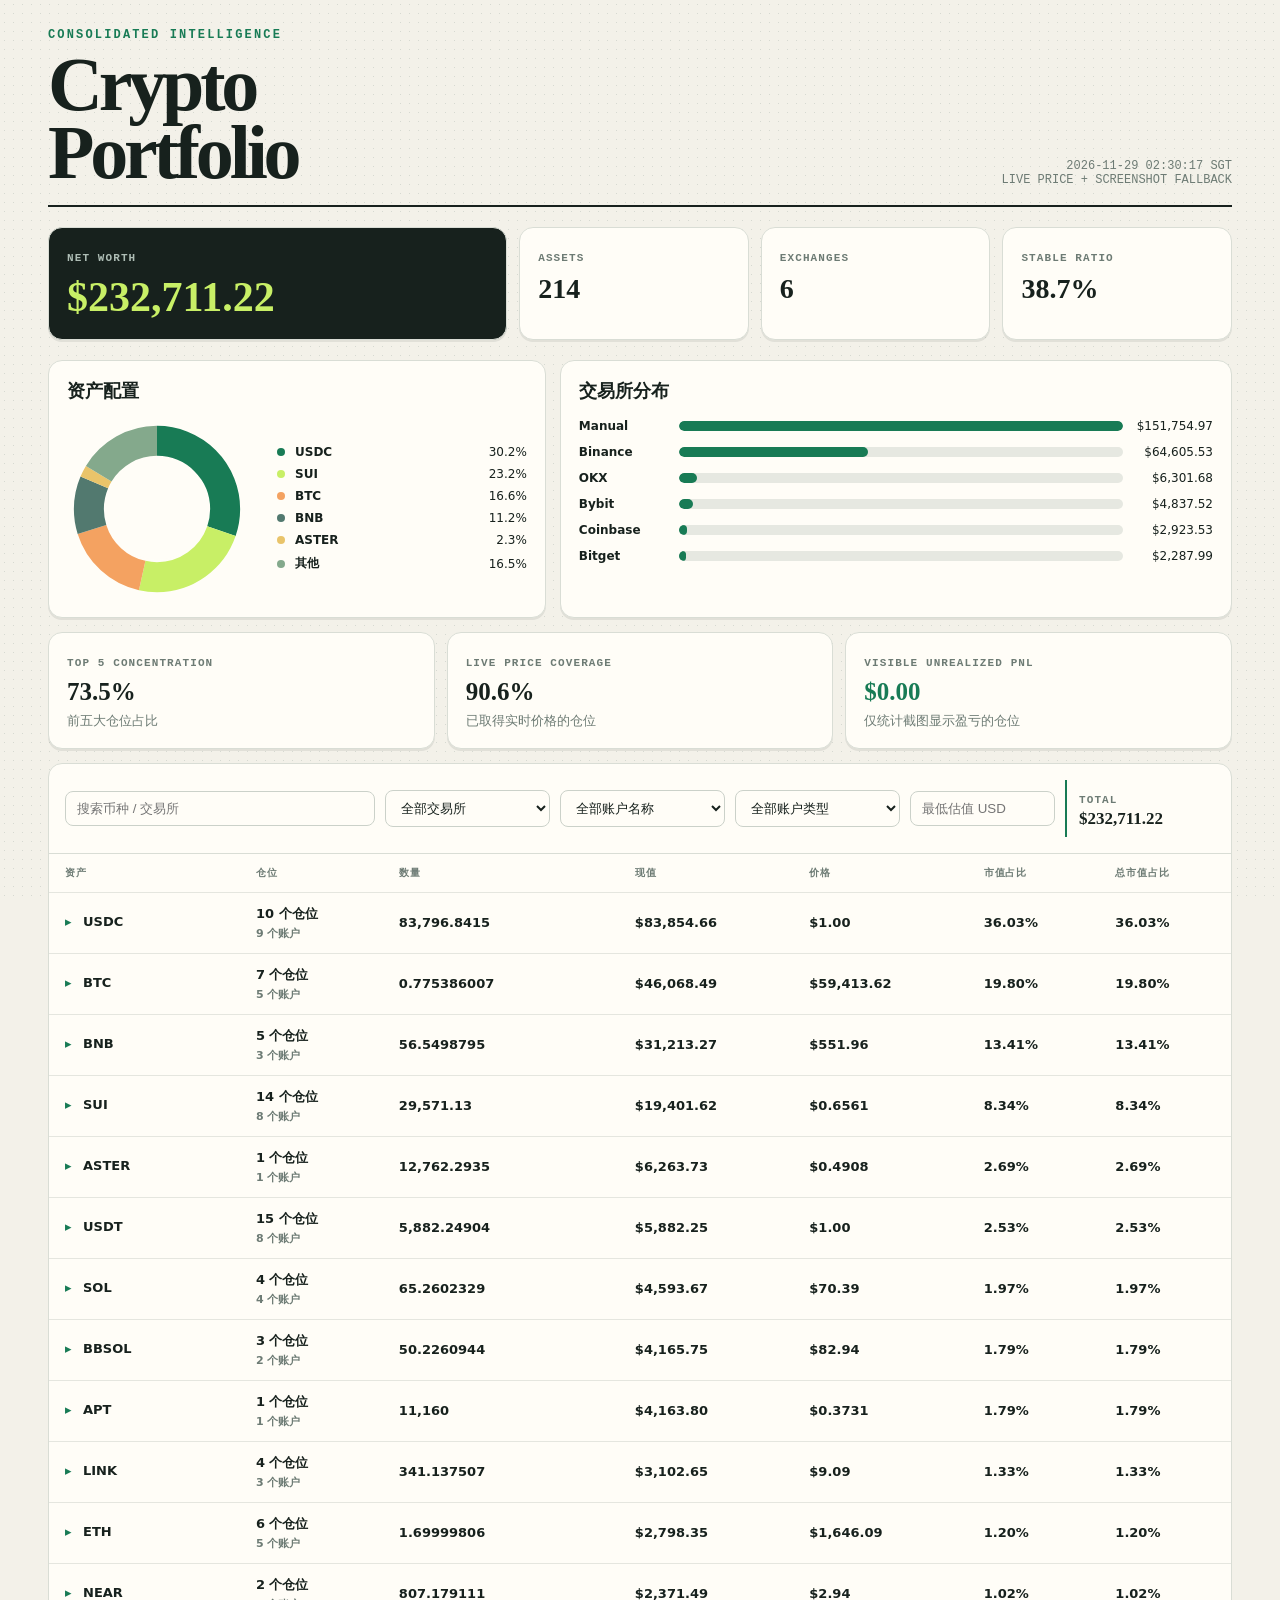
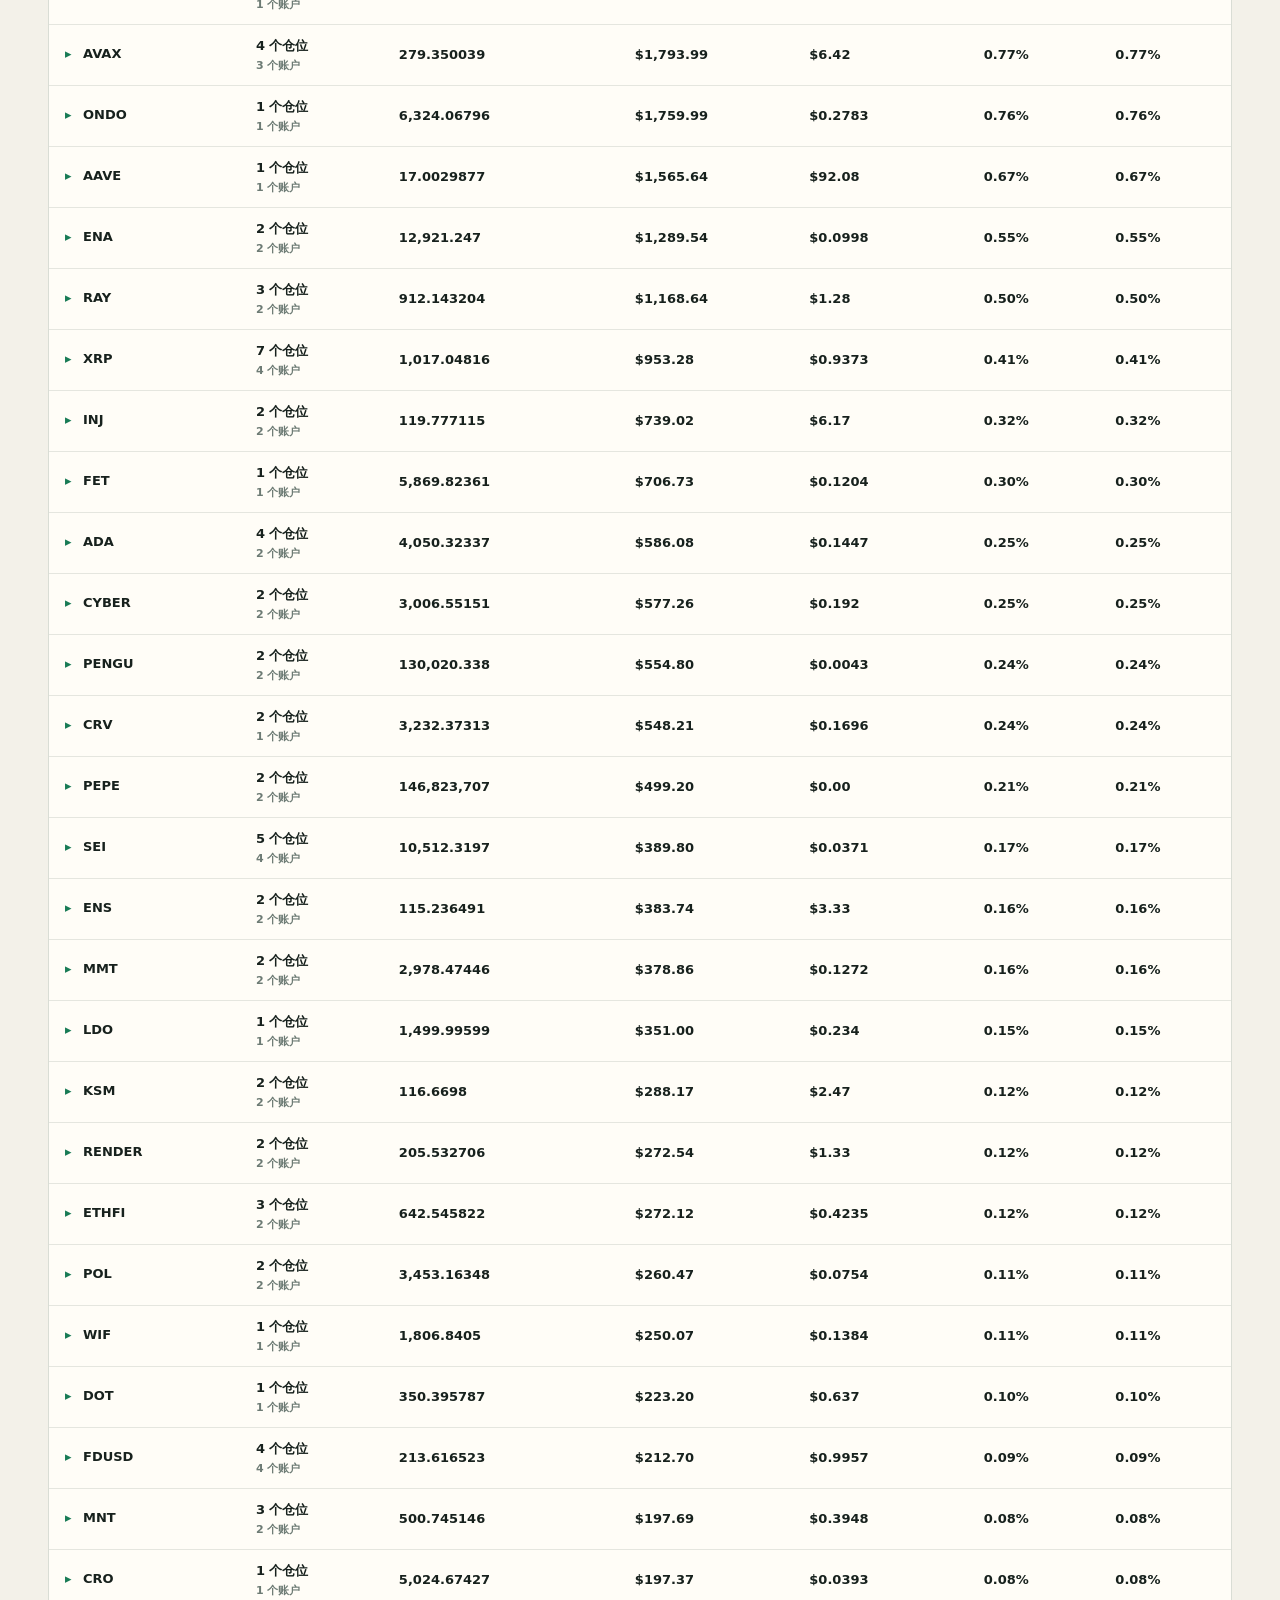
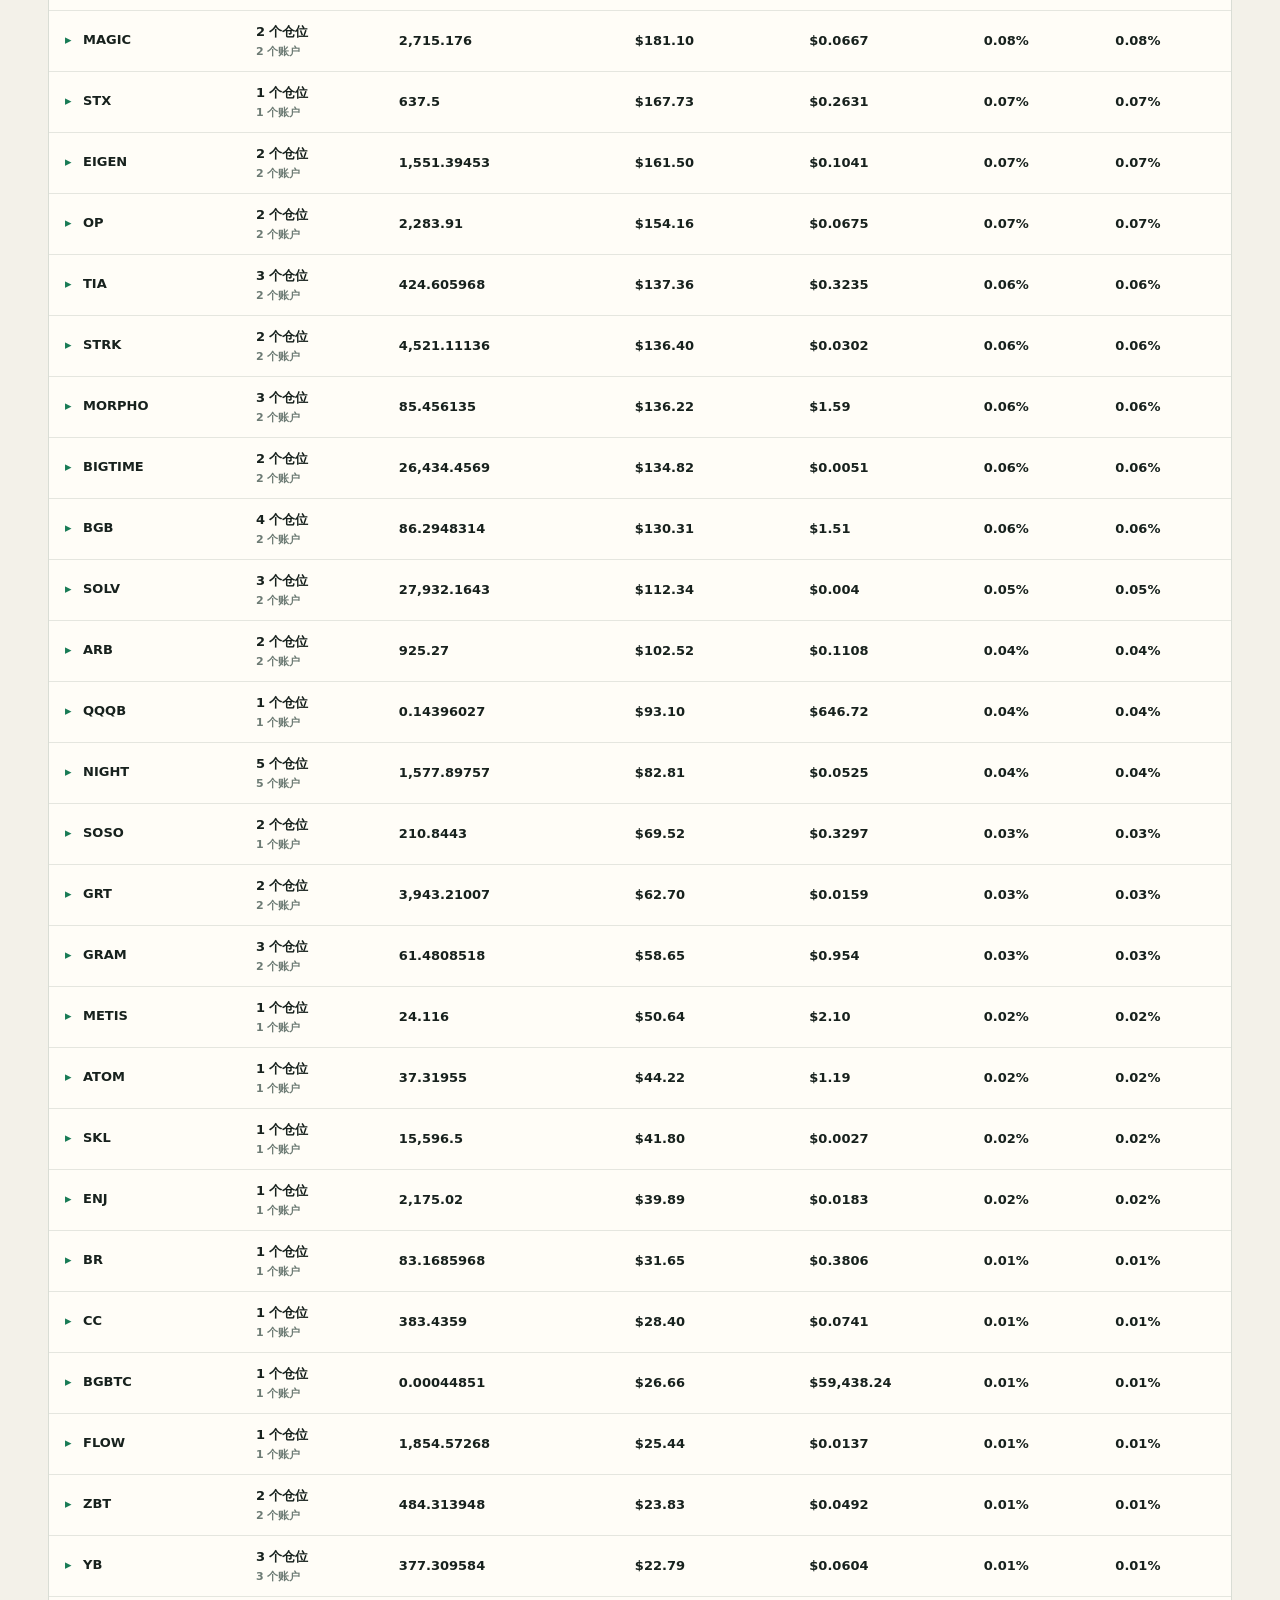
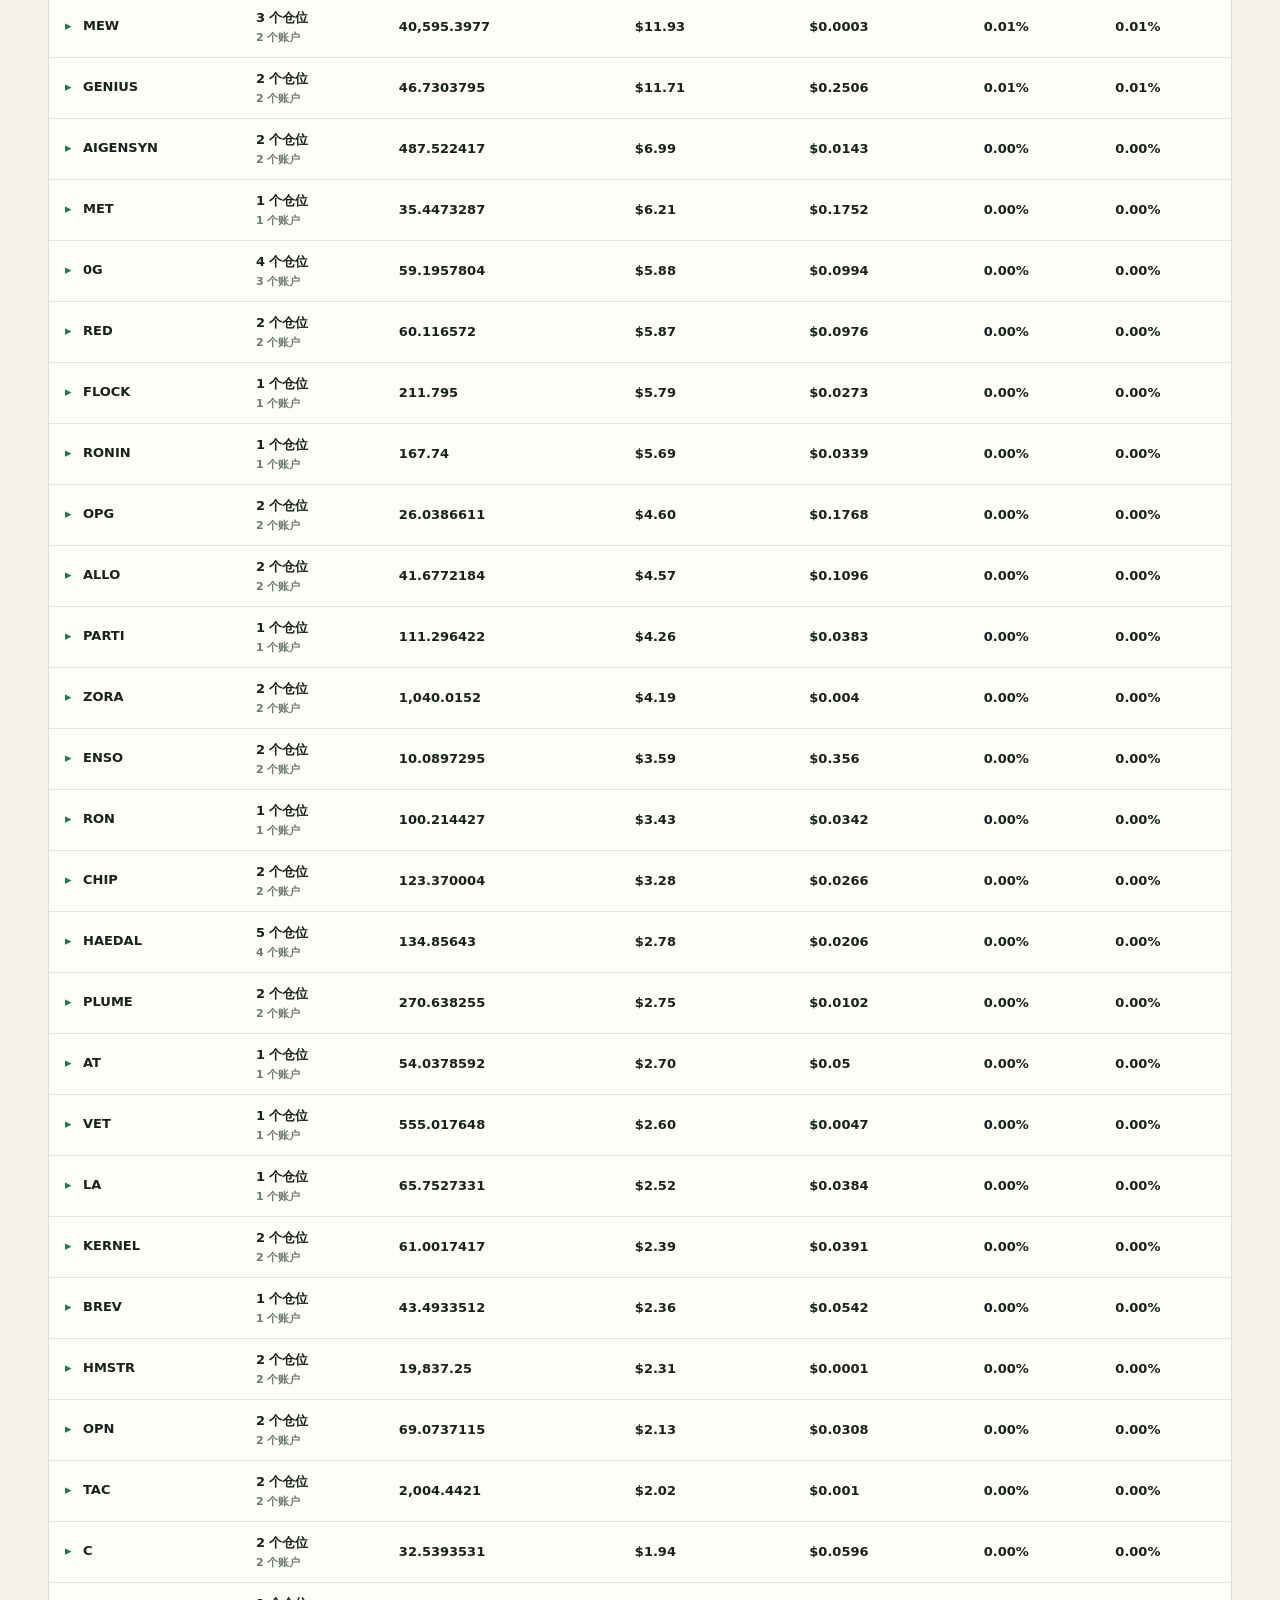
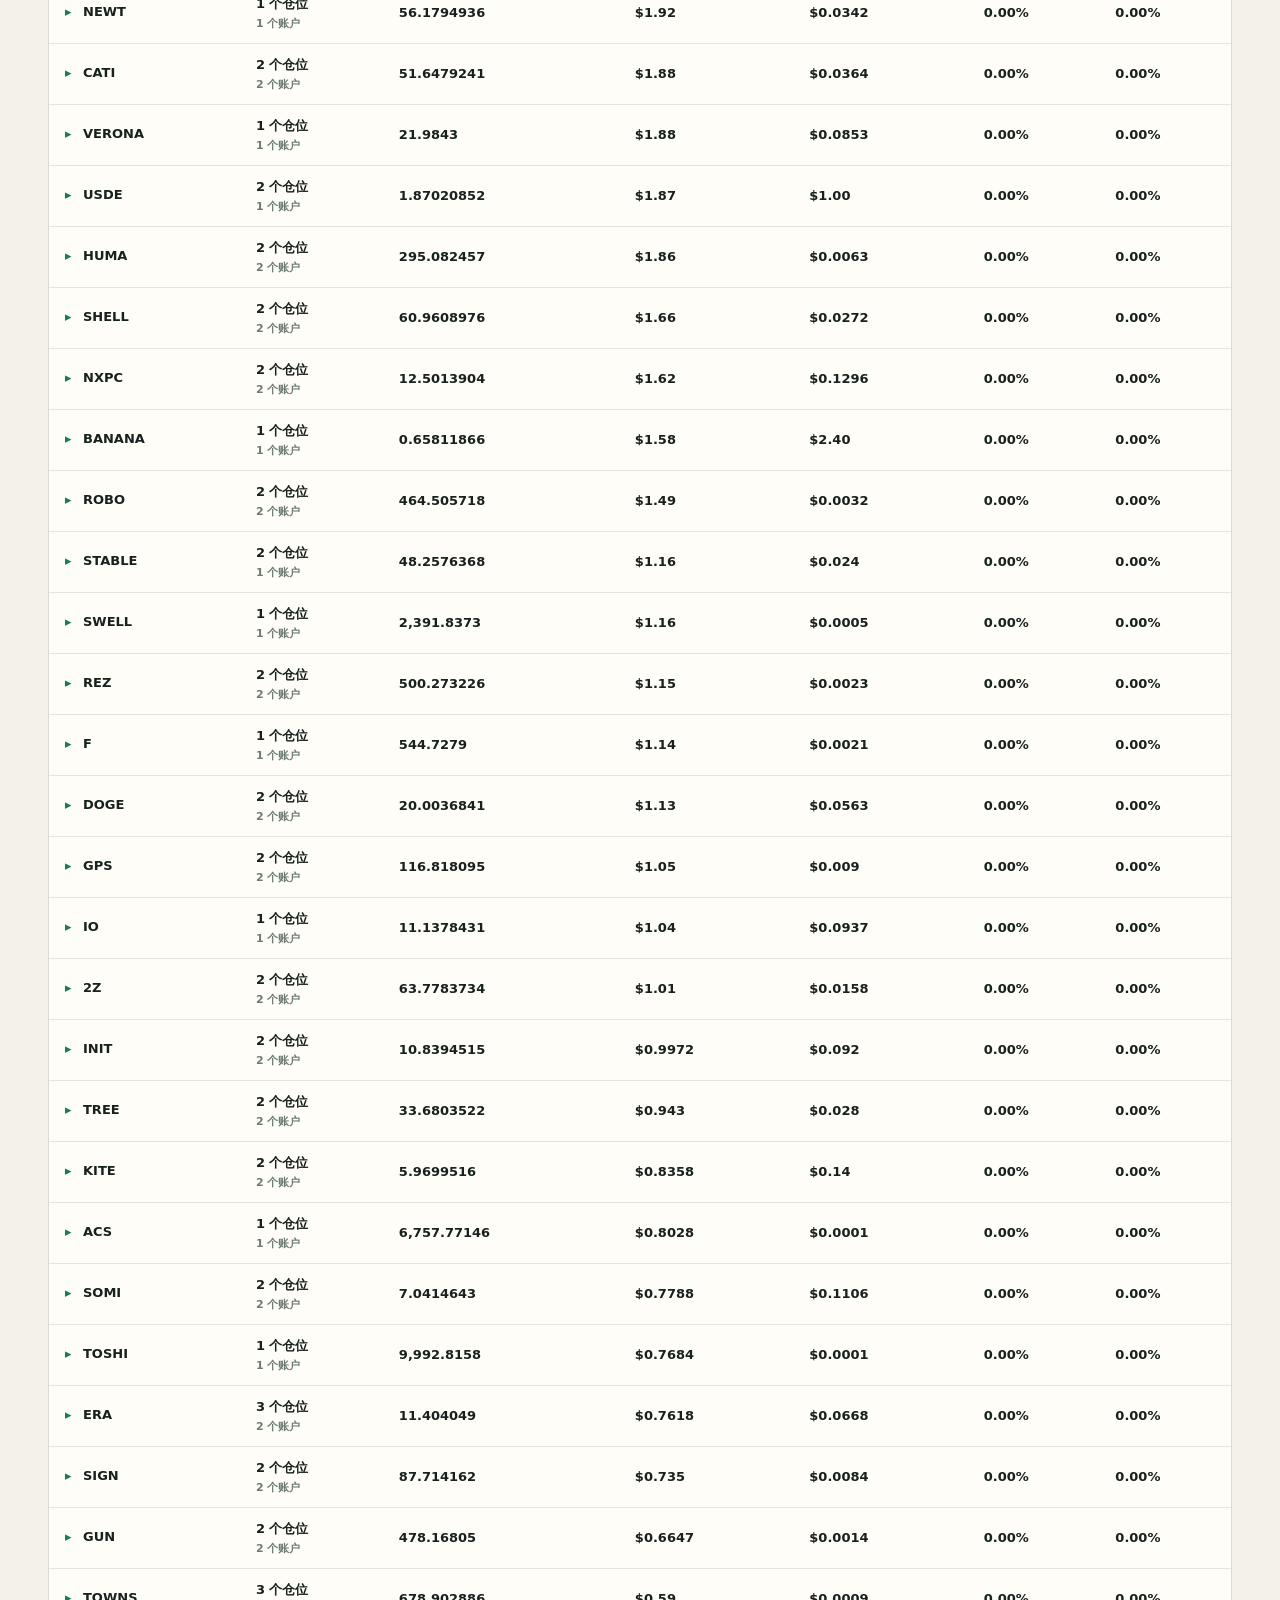
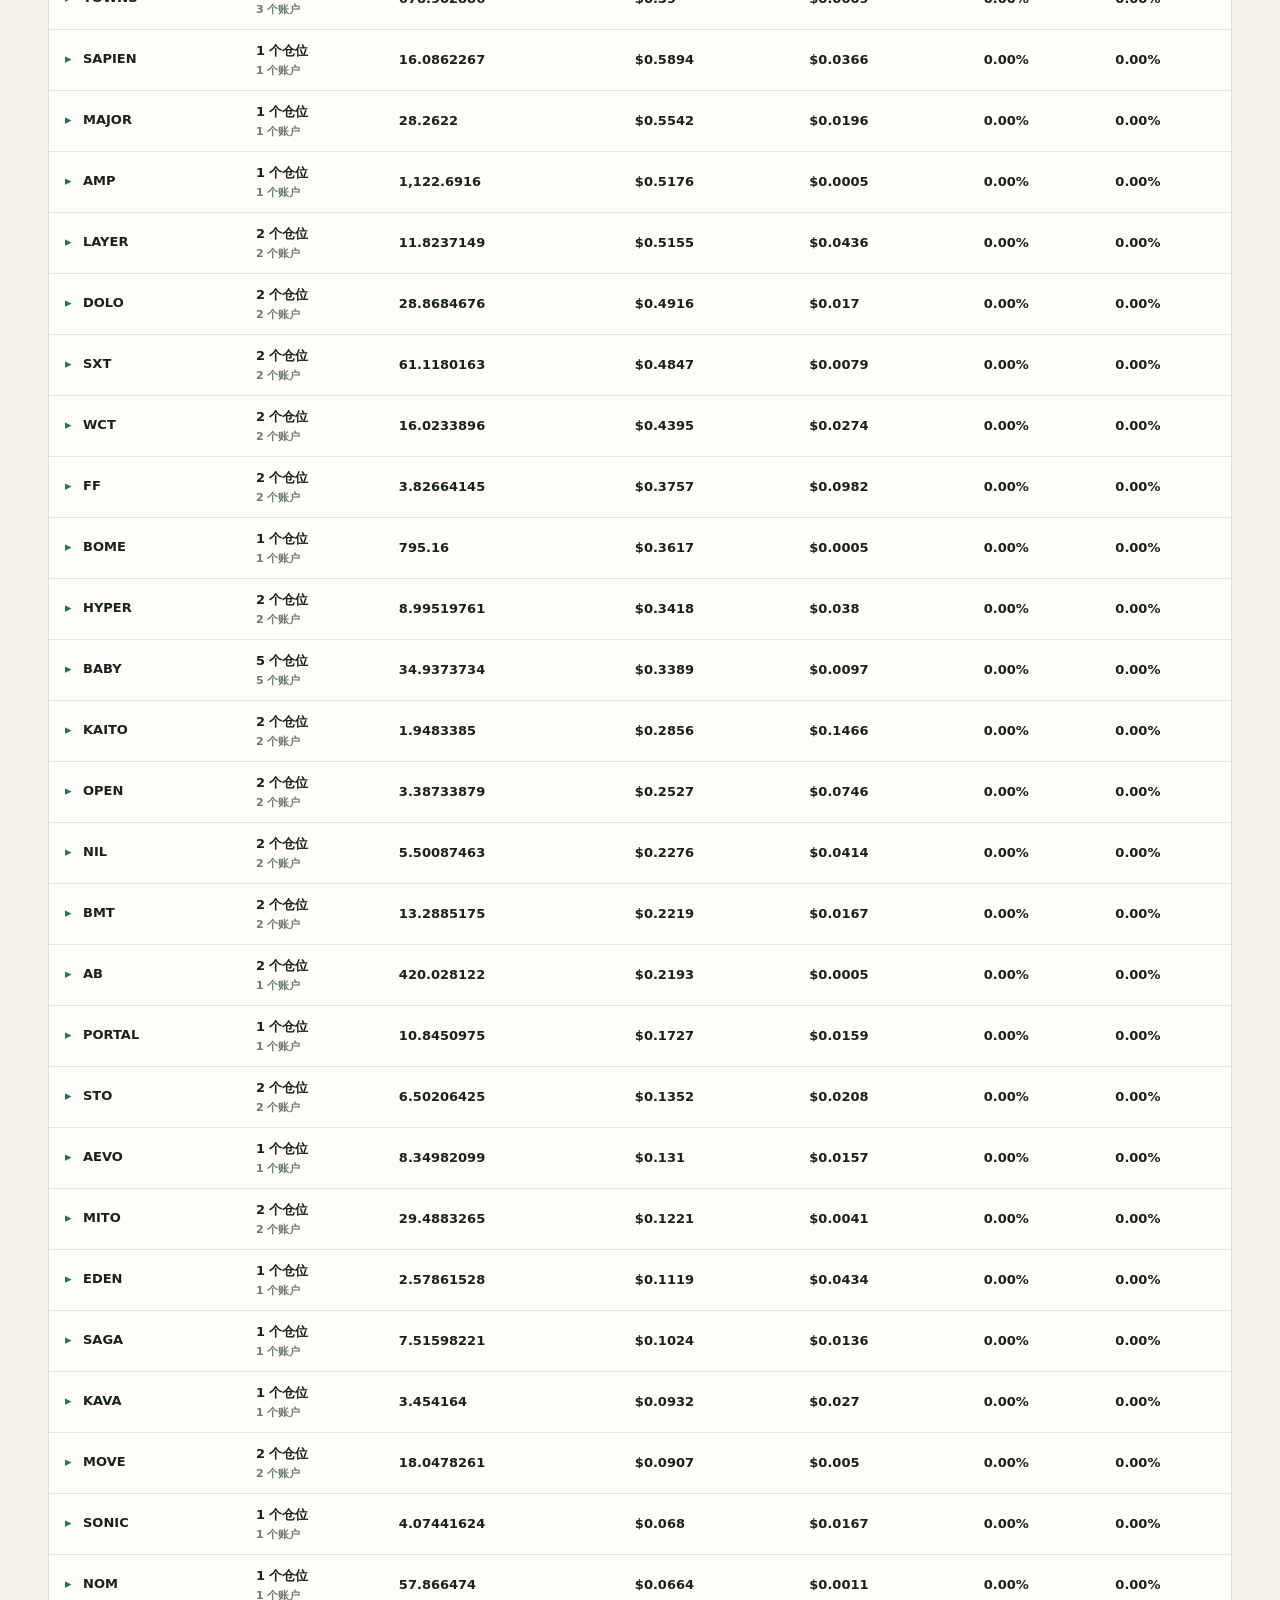
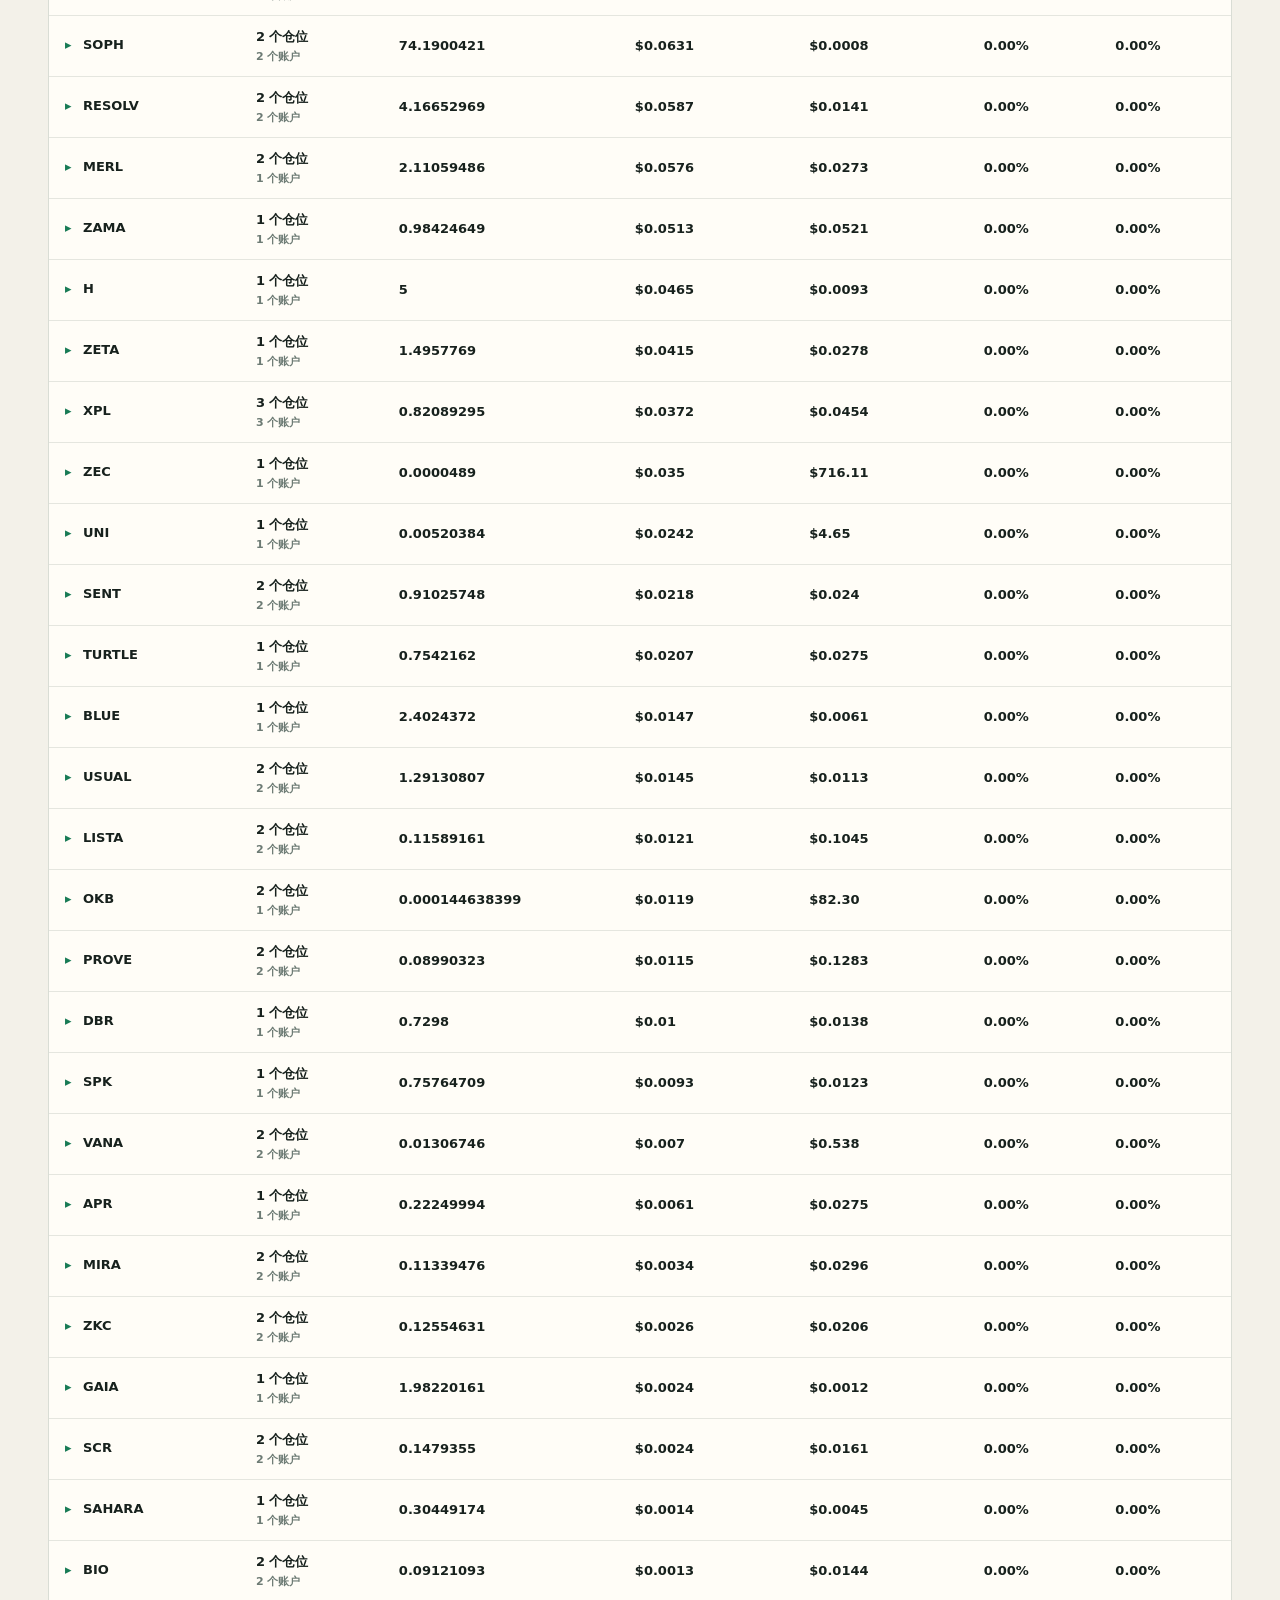
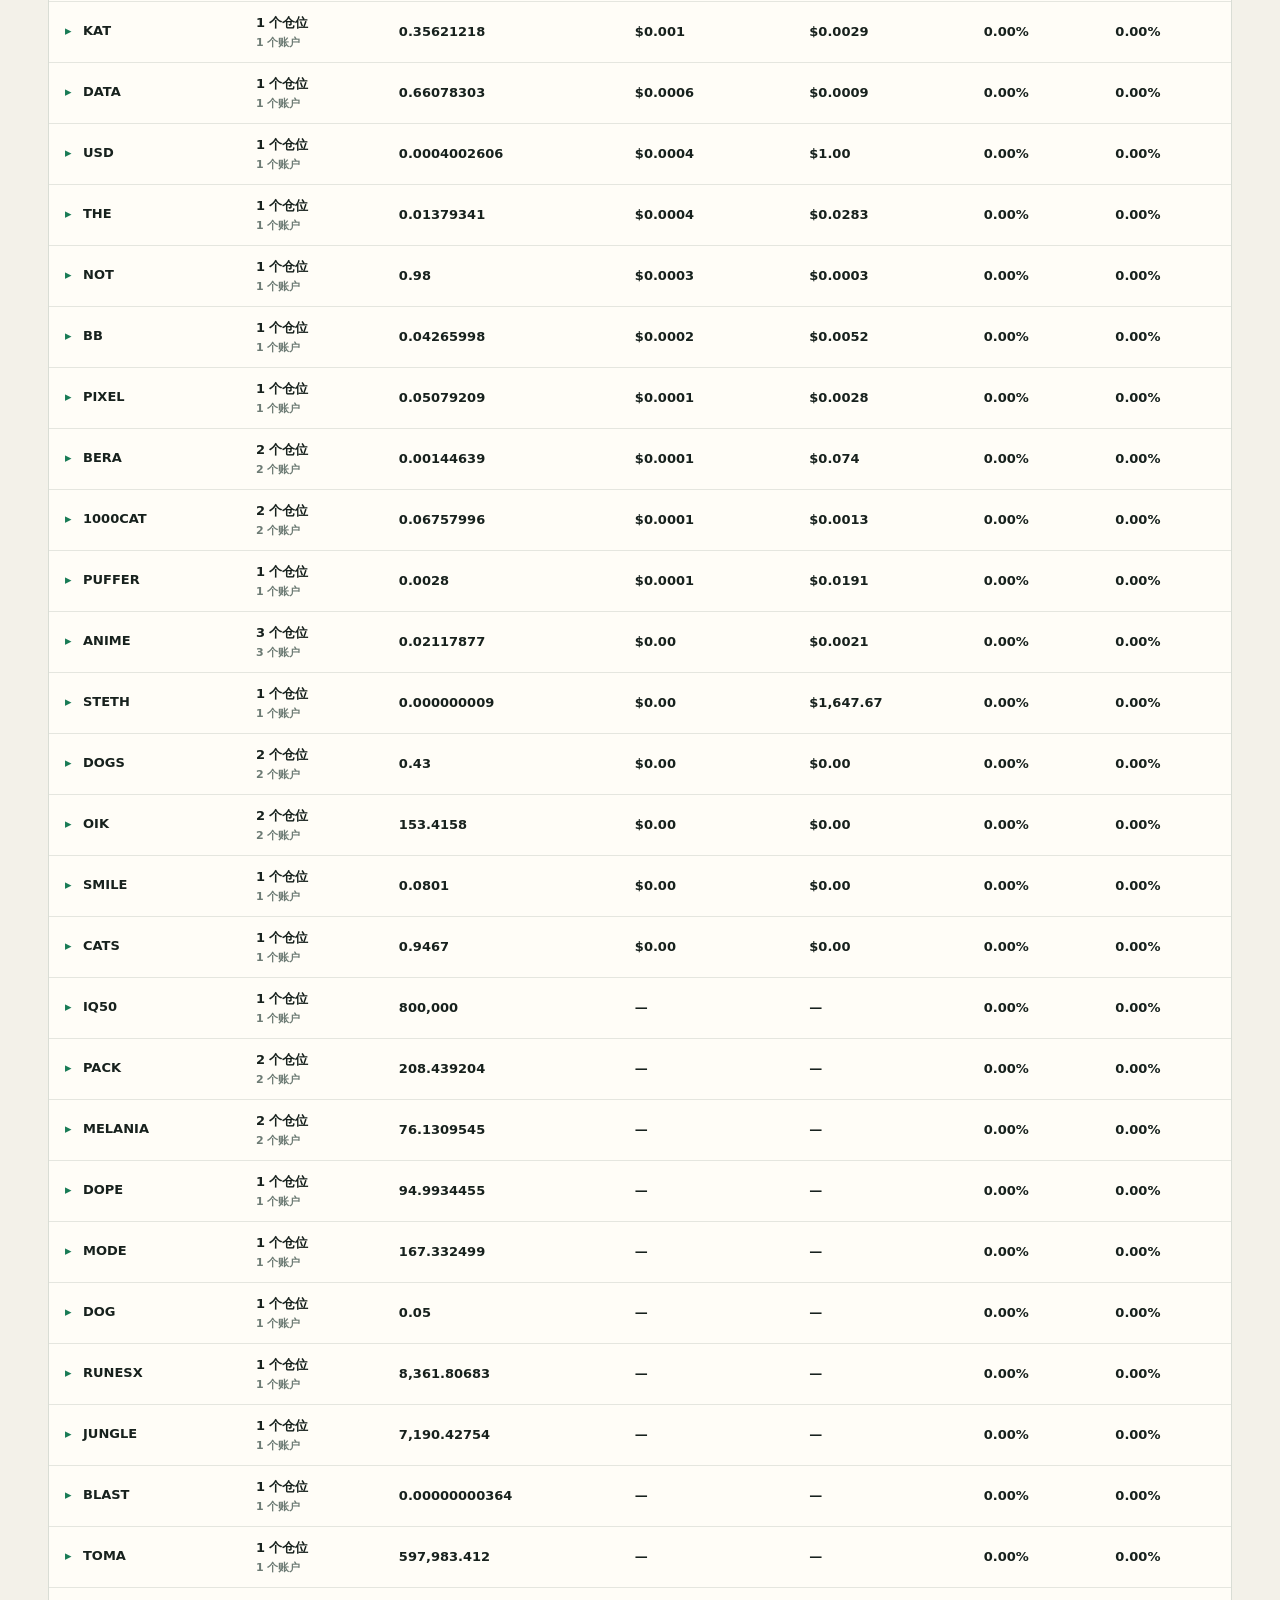
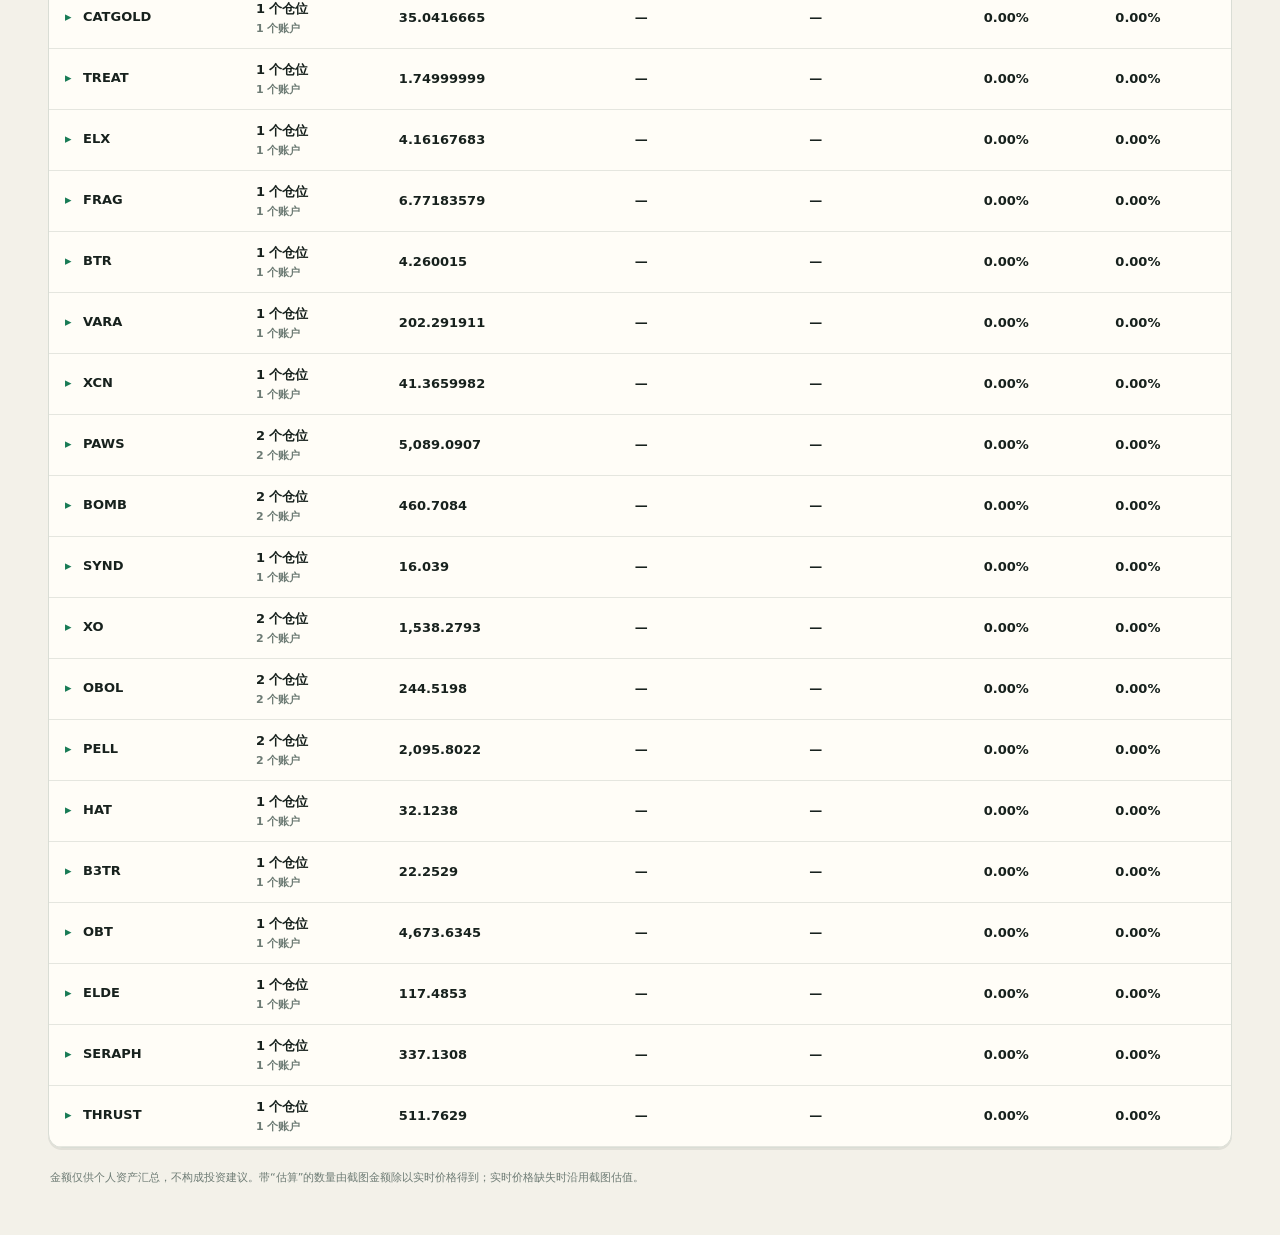
==== commit f71f9c74: "Update portfolio dashboard 2026-11-29 02:30" ====
--- a/dashboard.html
+++ b/dashboard.html
@@ -15,14 +15,14 @@
 .table-panel{margin-top:14px;padding:0;overflow:hidden} .tools{display:flex;flex-wrap:wrap;gap:10px;padding:16px;border-bottom:1px solid var(--line);align-items:center} input,select{min-width:0;background:transparent;border:1px solid #cbd1c9;border-radius:8px;padding:9px 11px;color:var(--ink)} #search{flex:1 1 280px} .tools select{flex:1 1 135px} #minValue{flex:0 1 145px} .list-total{margin-left:auto;min-width:150px;padding:8px 12px;border-left:2px solid var(--green)} .list-total strong{display:block;font:700 17px Georgia,serif;margin-top:2px} table{width:100%;min-width:940px;border-collapse:collapse} th,td{padding:12px 16px;text-align:left;border-bottom:1px solid #e5e6df;font-size:13px} .table-panel .right{text-align:left} th{font:700 10px ui-monospace,monospace;letter-spacing:.08em;color:var(--muted);text-transform:uppercase} tbody tr:hover{background:#f4f7ed} .group-row{cursor:pointer} .group-row td{font-weight:600} .detail-row{background:#f7f6ef;color:#526159} .detail-row td:first-child{padding-left:38px} .chevron{display:inline-block;width:18px;color:var(--green)} .coin{font-weight:800} .sub{display:block;color:var(--muted);font-size:11px;margin-top:3px} .estimate{color:#9a5e17} footer{padding:22px 2px;color:var(--muted);font-size:11px}
 @media(max-width:760px){.shell{padding:16px} header{align-items:start} .stamp{display:none} .metrics{grid-template-columns:1fr 1fr} .metric.hero{grid-column:1/-1} .grid{grid-template-columns:1fr} .diagnostics{grid-template-columns:1fr} .donut-wrap{grid-template-columns:150px 1fr} #donut{width:145px;height:145px} th:nth-child(3),td:nth-child(3),th:nth-child(5),td:nth-child(5),th:nth-child(6),td:nth-child(6){display:none} th,td{padding:11px 9px} .tools>*{flex:1 1 145px!important} .list-total{margin-left:0}}
 </style></head><body><main class="shell">
-<header><div><div class="eyebrow">Consolidated Intelligence</div><h1>Crypto<br>Portfolio</h1></div><div class="stamp">2026-11-29 02:15:17 SGT<br>LIVE PRICE + SCREENSHOT FALLBACK</div></header>
+<header><div><div class="eyebrow">Consolidated Intelligence</div><h1>Crypto<br>Portfolio</h1></div><div class="stamp">2026-11-29 02:30:17 SGT<br>LIVE PRICE + SCREENSHOT FALLBACK</div></header>
 <section class="metrics"><div class="metric hero"><span class="label">Net worth</span><strong id="total">-</strong></div><div class="metric"><span class="label">Assets</span><strong id="assetCount">-</strong></div><div class="metric"><span class="label">Exchanges</span><strong id="exchangeCount">-</strong></div><div class="metric"><span class="label">Stable ratio</span><strong id="stableRatio">-</strong></div></section>
 <section class="grid"><div class="panel"><h2>资产配置</h2><div class="donut-wrap"><svg id="donut" viewBox="0 0 42 42"></svg><div class="legend" id="legend"></div></div></div><div class="panel"><h2>交易所分布</h2><div id="exchangeBars"></div></div></section>
 <section class="diagnostics"><div class="panel diagnostic"><span class="label">Top 5 concentration</span><strong id="concentration">-</strong><small>前五大仓位占比</small></div><div class="panel diagnostic"><span class="label">Live price coverage</span><strong id="coverage">-</strong><small>已取得实时价格的仓位</small></div><div class="panel diagnostic"><span class="label">Visible unrealized PNL</span><strong id="pnl">-</strong><small>仅统计截图显示盈亏的仓位</small></div></section>
 <section class="panel table-panel"><div class="tools"><input id="search" placeholder="搜索币种 / 交易所"><select id="exchange"><option value="">全部交易所</option></select><select id="accountName"><option value="">全部账户名称</option></select><select id="account"><option value="">全部账户类型</option></select><input id="minValue" type="number" min="0" step="1" placeholder="最低估值 USD"><div class="list-total"><span class="label">Total</span><strong id="listTotal">-</strong></div></div><div style="overflow:auto"><table><thead><tr><th>资产</th><th>仓位</th><th>数量</th><th>现值</th><th>价格</th><th>市值占比</th><th>总市值占比</th></tr></thead><tbody id="rows"></tbody></table></div></section>
 <footer>金额仅供个人资产汇总，不构成投资建议。带“估算”的数量由截图金额除以实时价格得到；实时价格缺失时沿用截图估值。</footer>
 </main><script>
-const portfolio={"generated_at": "2026-11-28T18:15:17.744206+00:00", "model": null, "source": "exchange_api+manual", "total_value_usd": 232746.97889792718, "asset_count": 426, "priced_asset_count": 389, "source_count": 10, "assets": [{"exchange": "Manual", "account_name": "sui-onchain", "account_type": "Wallet", "symbol": "USDC", "name": null, "amount": 83272.0, "screenshot_value_usd": null, "manual_price_usd": null, "pnl_usd": null, "pnl_percent": null, "coingecko_id": "usd-coin", "confidence": 1.0, "source_image": null, "entry_type": "asset", "price_usd": 1.00068, "price_provider": "Binance", "amount_estimated": false, "current_value_usd": 83328.62496, "valuation_source": "live_price"}, {"exchange": "Manual", "account_name": "sui-onchain", "account_type": "Wallet", "symbol": "SUI", "name": null, "amount": 97945.0, "screenshot_value_usd": null, "manual_price_usd": null, "pnl_usd": null, "pnl_percent": null, "coingecko_id": null, "confidence": 1.0, "source_image": null, "entry_type": "asset", "price_usd": 0.6568, "price_provider": "Binance", "amount_estimated": false, "current_value_usd": 64330.276000000005, "valuation_source": "live_price"}, {"exchange": "Binance", "account_name": "bn_0", "account_type": "Flexible Loan Collateral", "symbol": "BTC", "name": null, "amount": 0.47711967, "screenshot_value_usd": null, "pnl_usd": null, "pnl_percent": null, "coingecko_id": "bitcoin", "confidence": 1.0, "source_image": null, "entry_type": "asset", "price_usd": 59434.78, "price_provider": "Binance", "amount_estimated": false, "current_value_usd": 28357.5026201226, "valuation_source": "live_price"}, {"exchange": "Binance", "account_name": "bn_0", "account_type": "Flexible Loan Collateral", "symbol": "BNB", "name": null, "amount": 35.64323981, "screenshot_value_usd": null, "pnl_usd": null, "pnl_percent": null, "coingecko_id": "binancecoin", "confidence": 1.0, "source_image": null, "entry_type": "asset", "price_usd": 551.95, "price_provider": "Binance", "amount_estimated": false, "current_value_usd": 19673.2862131295, "valuation_source": "live_price"}, {"exchange": "Binance", "account_name": "bn_1", "account_type": "Flexible Loan Collateral", "symbol": "BTC", "name": null, "amount": 0.14278348, "screenshot_value_usd": null, "pnl_usd": null, "pnl_percent": null, "coingecko_id": "bitcoin", "confidence": 1.0, "source_image": null, "entry_type": "asset", "price_usd": 59434.78, "price_provider": "Binance", "amount_estimated": false, "current_value_usd": 8486.304721434399, "valuation_source": "live_price"}, {"exchange": "Binance", "account_name": "bn_1", "account_type": "Flexible Loan Collateral", "symbol": "BNB", "name": null, "amount": 15.00122123, "screenshot_value_usd": null, "pnl_usd": null, "pnl_percent": null, "coingecko_id": "binancecoin", "confidence": 1.0, "source_image": null, "entry_type": "asset", "price_usd": 551.95, "price_provider": "Binance", "amount_estimated": false, "current_value_usd": 8279.9240578985, "valuation_source": "live_price"}, {"exchange": "Binance", "account_name": "bn_1", "account_type": "Simple Earn Flexible", "symbol": "BTC", "name": null, "amount": 0.13920527, "screenshot_value_usd": null, "pnl_usd": null, "pnl_percent": null, "coingecko_id": "bitcoin", "confidence": 1.0, "source_image": null, "entry_type": "asset", "price_usd": 59434.78, "price_provider": "Binance", "amount_estimated": false, "current_value_usd": 8273.6345972906, "valuation_source": "live_price"}, {"exchange": "Binance", "account_name": "bn_0", "account_type": "Simple Earn Flexible", "symbol": "ASTER", "name": null, "amount": 12762.29314768, "screenshot_value_usd": null, "pnl_usd": null, "pnl_percent": null, "coingecko_id": null, "confidence": 1.0, "source_image": null, "entry_type": "asset", "price_usd": 0.4896, "price_provider": "Binance", "amount_estimated": false, "current_value_usd": 6248.418725104128, "valuation_source": "live_price"}, {"exchange": "Binance", "account_name": "bn_1", "account_type": "Simple Earn Flexible", "symbol": "USDT", "name": null, "amount": 5140.77277384, "screenshot_value_usd": null, "pnl_usd": null, "pnl_percent": null, "coingecko_id": "tether", "confidence": 1.0, "source_image": null, "entry_type": "asset", "price_usd": 1.0, "price_provider": "stablecoin peg", "amount_estimated": false, "current_value_usd": 5140.77277384, "valuation_source": "live_price"}, {"exchange": "Binance", "account_name": "bn_1", "account_type": "Simple Earn Flexible", "symbol": "SOL", "name": null, "amount": 65.26009049, "screenshot_value_usd": null, "pnl_usd": null, "pnl_percent": null, "coingecko_id": "solana", "confidence": 1.0, "source_image": null, "entry_type": "asset", "price_usd": 70.4, "price_provider": "Binance", "amount_estimated": false, "current_value_usd": 4594.310370496, "valuation_source": "live_price"}, {"exchange": "Manual", "account_name": "apt-onchain", "account_type": "Wallet", "symbol": "APT", "name": null, "amount": 11160.0, "screenshot_value_usd": null, "manual_price_usd": null, "pnl_usd": null, "pnl_percent": null, "coingecko_id": null, "confidence": 1.0, "source_image": null, "entry_type": "asset", "price_usd": 0.3732, "price_provider": "Binance", "amount_estimated": false, "current_value_usd": 4164.911999999999, "valuation_source": "live_price"}, {"exchange": "Bybit", "account_name": "bb_1", "account_type": "Earn FlexibleSaving", "symbol": "BBSOL", "name": null, "amount": 50.02075841, "screenshot_value_usd": null, "pnl_usd": null, "pnl_percent": null, "coingecko_id": null, "confidence": 1.0, "source_image": null, "entry_type": "asset", "price_usd": 82.94, "price_provider": "Bybit", "amount_estimated": false, "current_value_usd": 4148.721702525399, "valuation_source": "live_price"}, {"exchange": "Binance", "account_name": "bn_0", "account_type": "Simple Earn Flexible", "symbol": "BNB", "name": null, "amount": 5.85226057, "screenshot_value_usd": null, "pnl_usd": null, "pnl_percent": null, "coingecko_id": "binancecoin", "confidence": 1.0, "source_image": null, "entry_type": "asset", "price_usd": 551.95, "price_provider": "Binance", "amount_estimated": false, "current_value_usd": 3230.1552216115006, "valuation_source": "live_price"}, {"exchange": "Binance", "account_name": "bn_0", "account_type": "Flexible Loan Collateral", "symbol": "NEAR", "name": null, "amount": 807.17905715, "screenshot_value_usd": null, "pnl_usd": null, "pnl_percent": null, "coingecko_id": null, "confidence": 1.0, "source_image": null, "entry_type": "asset", "price_usd": 2.934, "price_provider": "Binance", "amount_estimated": false, "current_value_usd": 2368.2633536781, "valuation_source": "live_price"}, {"exchange": "Binance", "account_name": "bn_0", "account_type": "Flexible Loan Collateral", "symbol": "ETH", "name": null, "amount": 1.27880753, "screenshot_value_usd": null, "pnl_usd": null, "pnl_percent": null, "coingecko_id": "ethereum", "confidence": 1.0, "source_image": null, "entry_type": "asset", "price_usd": 1645.39, "price_provider": "Binance", "amount_estimated": false, "current_value_usd": 2104.1371217867, "valuation_source": "live_price"}, {"exchange": "Binance", "account_name": "bn_1", "account_type": "Simple Earn Flexible", "symbol": "ONDO", "name": null, "amount": 6324.06755916, "screenshot_value_usd": null, "pnl_usd": null, "pnl_percent": null, "coingecko_id": null, "confidence": 1.0, "source_image": null, "entry_type": "asset", "price_usd": 0.2785, "price_provider": "Binance", "amount_estimated": false, "current_value_usd": 1761.2528152260602, "valuation_source": "live_price"}, {"exchange": "Binance", "account_name": "bn_1", "account_type": "Simple Earn Flexible", "symbol": "AAVE", "name": null, "amount": 17.00298761, "screenshot_value_usd": null, "pnl_usd": null, "pnl_percent": null, "coingecko_id": null, "confidence": 1.0, "source_image": null, "entry_type": "asset", "price_usd": 92.07, "price_provider": "Binance", "amount_estimated": false, "current_value_usd": 1565.4650692527, "valuation_source": "live_price"}, {"exchange": "Binance", "account_name": "bn_1", "account_type": "Simple Earn Flexible", "symbol": "LINK", "name": null, "amount": 149.86516164, "screenshot_value_usd": null, "pnl_usd": null, "pnl_percent": null, "coingecko_id": "chainlink", "confidence": 1.0, "source_image": null, "entry_type": "asset", "price_usd": 9.121, "price_provider": "Binance", "amount_estimated": false, "current_value_usd": 1366.92013931844, "valuation_source": "live_price"}, {"exchange": "Binance", "account_name": "bn_1", "account_type": "Simple Earn Flexible", "symbol": "ENA", "name": null, "amount": 12920.88878586, "screenshot_value_usd": null, "pnl_usd": null, "pnl_percent": null, "coingecko_id": null, "confidence": 1.0, "source_image": null, "entry_type": "asset", "price_usd": 0.0998, "price_provider": "Binance", "amount_estimated": false, "current_value_usd": 1289.504700828828, "valuation_source": "live_price"}, {"exchange": "Coinbase", "account_name": "cb_0", "account_type": "Advanced Trade", "symbol": "LINK", "name": null, "amount": 103.44, "screenshot_value_usd": null, "pnl_usd": null, "pnl_percent": null, "coingecko_id": "chainlink", "confidence": 1.0, "source_image": null, "entry_type": "asset", "price_usd": 9.121, "price_provider": "Binance", "amount_estimated": false, "current_value_usd": 943.4762400000001, "valuation_source": "live_price"}, {"exchange": "Binance", "account_name": "bn_1", "account_type": "Simple Earn Flexible", "symbol": "XRP", "name": null, "amount": 1003.41184142, "screenshot_value_usd": null, "pnl_usd": null, "pnl_percent": null, "coingecko_id": "ripple", "confidence": 1.0, "source_image": null, "entry_type": "asset", "price_usd": 0.9375, "price_provider": "Binance", "amount_estimated": false, "current_value_usd": 940.69860133125, "valuation_source": "live_price"}, {"exchange": "OKX", "account_name": "okx_1", "account_type": "Simple Earn", "symbol": "AVAX", "name": null, "amount": 134.77935804, "screenshot_value_usd": null, "pnl_usd": null, "pnl_percent": null, "coingecko_id": null, "confidence": 1.0, "source_image": null, "entry_type": "asset", "price_usd": 6.439, "price_provider": "Binance", "amount_estimated": false, "current_value_usd": 867.84428641956, "valuation_source": "live_price"}, {"exchange": "Binance", "account_name": "bn_1", "account_type": "Simple Earn Flexible", "symbol": "RAY", "name": null, "amount": 611.47052637, "screenshot_value_usd": null, "pnl_usd": null, "pnl_percent": null, "coingecko_id": null, "confidence": 1.0, "source_image": null, "entry_type": "asset", "price_usd": 1.2809, "price_provider": "Binance", "amount_estimated": false, "current_value_usd": 783.232597227333, "valuation_source": "live_price"}, {"exchange": "OKX", "account_name": "okx_1", "account_type": "Funding", "symbol": "LINK", "name": null, "amount": 79.936, "screenshot_value_usd": null, "pnl_usd": null, "pnl_percent": null, "coingecko_id": "chainlink", "confidence": 1.0, "source_image": null, "entry_type": "asset", "price_usd": 9.121, "price_provider": "Binance", "amount_estimated": false, "current_value_usd": 729.0962560000002, "valuation_source": "live_price"}, {"exchange": "Binance", "account_name": "bn_1", "account_type": "Simple Earn Flexible", "symbol": "FET", "name": null, "amount": 5869.82174485, "screenshot_value_usd": null, "pnl_usd": null, "pnl_percent": null, "coingecko_id": null, "confidence": 1.0, "source_image": null, "entry_type": "asset", "price_usd": 0.1207, "price_provider": "Binance", "amount_estimated": false, "current_value_usd": 708.487484603395, "valuation_source": "live_price"}, {"exchange": "OKX", "account_name": "okx_0", "account_type": "Simple Earn", "symbol": "BTC", "name": null, "amount": 0.00978036, "screenshot_value_usd": null, "pnl_usd": null, "pnl_percent": null, "coingecko_id": "bitcoin", "confidence": 1.0, "source_image": null, "entry_type": "asset", "price_usd": 59434.78, "price_provider": "Binance", "amount_estimated": false, "current_value_usd": 581.2935449208, "valuation_source": "live_price"}, {"exchange": "Binance", "account_name": "bn_1", "account_type": "Simple Earn Flexible", "symbol": "CYBER", "name": null, "amount": 3006.40133263, "screenshot_value_usd": null, "pnl_usd": null, "pnl_percent": null, "coingecko_id": null, "confidence": 1.0, "source_image": null, "entry_type": "asset", "price_usd": 0.192, "price_provider": "Binance", "amount_estimated": false, "current_value_usd": 577.2290558649601, "valuation_source": "live_price"}, {"exchange": "OKX", "account_name": "okx_1", "account_type": "Simple Earn", "symbol": "INJ", "name": null, "amount": 92.75711525, "screenshot_value_usd": null, "pnl_usd": null, "pnl_percent": null, "coingecko_id": null, "confidence": 1.0, "source_image": null, "entry_type": "asset", "price_usd": 6.168, "price_provider": "Binance", "amount_estimated": false, "current_value_usd": 572.125886862, "valuation_source": "live_price"}, {"exchange": "Binance", "account_name": "bn_0", "account_type": "Simple Earn Flexible", "symbol": "PENGU", "name": null, "amount": 130020.2394951, "screenshot_value_usd": null, "pnl_usd": null, "pnl_percent": null, "coingecko_id": null, "confidence": 1.0, "source_image": null, "entry_type": "asset", "price_usd": 0.004268, "price_provider": "Binance", "amount_estimated": false, "current_value_usd": 554.9263821650868, "valuation_source": "live_price"}, {"exchange": "OKX", "account_name": "okx_1", "account_type": "Simple Earn", "symbol": "CRV", "name": null, "amount": 3232.37312783, "screenshot_value_usd": null, "pnl_usd": null, "pnl_percent": null, "coingecko_id": null, "confidence": 1.0, "source_image": null, "entry_type": "asset", "price_usd": 0.1698, "price_provider": "Binance", "amount_estimated": false, "current_value_usd": 548.8569571055341, "valuation_source": "live_price"}, {"exchange": "OKX", "account_name": "okx_1", "account_type": "Simple Earn", "symbol": "ETH", "name": null, "amount": 0.31979623, "screenshot_value_usd": null, "pnl_usd": null, "pnl_percent": null, "coingecko_id": "ethereum", "confidence": 1.0, "source_image": null, "entry_type": "asset", "price_usd": 1645.39, "price_provider": "Binance", "amount_estimated": false, "current_value_usd": 526.1895188797, "valuation_source": "live_price"}, {"exchange": "Bitget", "account_name": "bg_0", "account_type": "Earn", "symbol": "USDC", "name": null, "amount": 511.37296864, "screenshot_value_usd": null, "pnl_usd": null, "pnl_percent": null, "coingecko_id": "usd-coin", "confidence": 1.0, "source_image": null, "entry_type": "asset", "price_usd": 1.00068, "price_provider": "Binance", "amount_estimated": false, "current_value_usd": 511.7207022586752, "valuation_source": "live_price"}, {"exchange": "Binance", "account_name": "bn_1", "account_type": "Simple Earn Flexible", "symbol": "AVAX", "name": null, "amount": 76.85285393, "screenshot_value_usd": null, "pnl_usd": null, "pnl_percent": null, "coingecko_id": null, "confidence": 1.0, "source_image": null, "entry_type": "asset", "price_usd": 6.439, "price_provider": "Binance", "amount_estimated": false, "current_value_usd": 494.85552645526997, "valuation_source": "live_price"}, {"exchange": "OKX", "account_name": "okx_1", "account_type": "Funding", "symbol": "PEPE", "name": null, "amount": 143016431.2, "screenshot_value_usd": null, "pnl_usd": null, "pnl_percent": null, "coingecko_id": "pepe", "confidence": 1.0, "source_image": null, "entry_type": "asset", "price_usd": 3.41e-06, "price_provider": "Binance", "amount_estimated": false, "current_value_usd": 487.68603039199996, "valuation_source": "live_price"}, {"exchange": "Coinbase", "account_name": "cb_0", "account_type": "Advanced Trade", "symbol": "AVAX", "name": null, "amount": 67.71782, "screenshot_value_usd": null, "pnl_usd": null, "pnl_percent": null, "coingecko_id": null, "confidence": 1.0, "source_image": null, "entry_type": "asset", "price_usd": 6.439, "price_provider": "Binance", "amount_estimated": false, "current_value_usd": 436.03504298, "valuation_source": "live_price"}, {"exchange": "Binance", "account_name": "bn_0", "account_type": "Simple Earn Flexible", "symbol": "BTC", "name": null, "amount": 0.00649721, "screenshot_value_usd": null, "pnl_usd": null, "pnl_percent": null, "coingecko_id": "bitcoin", "confidence": 1.0, "source_image": null, "entry_type": "asset", "price_usd": 59434.78, "price_provider": "Binance", "amount_estimated": false, "current_value_usd": 386.1602469638, "valuation_source": "live_price"}, {"exchange": "Bitget", "account_name": "bg_1", "account_type": "Earn", "symbol": "RAY", "name": null, "amount": 299.80616688, "screenshot_value_usd": null, "pnl_usd": null, "pnl_percent": null, "coingecko_id": null, "confidence": 1.0, "source_image": null, "entry_type": "asset", "price_usd": 1.2809, "price_provider": "Binance", "amount_estimated": false, "current_value_usd": 384.0217191565919, "valuation_source": "live_price"}, {"exchange": "OKX", "account_name": "okx_0", "account_type": "Simple Earn", "symbol": "USDT", "name": null, "amount": 383.16086546, "screenshot_value_usd": null, "pnl_usd": null, "pnl_percent": null, "coingecko_id": "tether", "confidence": 1.0, "source_image": null, "entry_type": "asset", "price_usd": 1.0, "price_provider": "stablecoin peg", "amount_estimated": false, "current_value_usd": 383.16086546, "valuation_source": "live_price"}, {"exchange": "Binance", "account_name": "bn_1", "account_type": "Simple Earn Flexible", "symbol": "ENS", "name": null, "amount": 115.2264517, "screenshot_value_usd": null, "pnl_usd": null, "pnl_percent": null, "coingecko_id": null, "confidence": 1.0, "source_image": null, "entry_type": "asset", "price_usd": 3.32, "price_provider": "Binance", "amount_estimated": false, "current_value_usd": 382.551819644, "valuation_source": "live_price"}, {"exchange": "Binance", "account_name": "bn_1", "account_type": "Simple Earn Flexible", "symbol": "LDO", "name": null, "amount": 1499.995971, "screenshot_value_usd": null, "pnl_usd": null, "pnl_percent": null, "coingecko_id": null, "confidence": 1.0, "source_image": null, "entry_type": "asset", "price_usd": 0.2337, "price_provider": "Binance", "amount_estimated": false, "current_value_usd": 350.5490584227, "valuation_source": "live_price"}, {"exchange": "Binance", "account_name": "bn_1", "account_type": "Simple Earn Flexible", "symbol": "MMT", "name": null, "amount": 2673.18971597, "screenshot_value_usd": null, "pnl_usd": null, "pnl_percent": null, "coingecko_id": null, "confidence": 1.0, "source_image": null, "entry_type": "asset", "price_usd": 0.1285, "price_provider": "Binance", "amount_estimated": false, "current_value_usd": 343.504878502145, "valuation_source": "live_price"}, {"exchange": "Bitget", "account_name": "bg_1", "account_type": "Earn", "symbol": "ADA", "name": null, "amount": 2037.1434515, "screenshot_value_usd": null, "pnl_usd": null, "pnl_percent": null, "coingecko_id": "cardano", "confidence": 1.0, "source_image": null, "entry_type": "asset", "price_usd": 0.1449, "price_provider": "Binance", "amount_estimated": false, "current_value_usd": 295.18208612235003, "valuation_source": "live_price"}, {"exchange": "OKX", "account_name": "okx_1", "account_type": "Funding", "symbol": "ADA", "name": null, "amount": 2009.8983042750604, "screenshot_value_usd": null, "pnl_usd": null, "pnl_percent": null, "coingecko_id": "cardano", "confidence": 1.0, "source_image": null, "entry_type": "asset", "price_usd": 0.1449, "price_provider": "Binance", "amount_estimated": false, "current_value_usd": 291.23426428945623, "valuation_source": "live_price"}, {"exchange": "Bitget", "account_name": "bg_1", "account_type": "Earn", "symbol": "ETHFI", "name": null, "amount": 638.25742846, "screenshot_value_usd": null, "pnl_usd": null, "pnl_percent": null, "coingecko_id": null, "confidence": 1.0, "source_image": null, "entry_type": "asset", "price_usd": 0.4221, "price_provider": "Binance", "amount_estimated": false, "current_value_usd": 269.408460552966, "valuation_source": "live_price"}, {"exchange": "OKX", "account_name": "okx_1", "account_type": "Simple Earn", "symbol": "WIF", "name": null, "amount": 1806.84049503, "screenshot_value_usd": null, "pnl_usd": null, "pnl_percent": null, "coingecko_id": "dogwifcoin", "confidence": 1.0, "source_image": null, "entry_type": "asset", "price_usd": 0.1385, "price_provider": "Binance", "amount_estimated": false, "current_value_usd": 250.24740856165502, "valuation_source": "live_price"}, {"exchange": "Coinbase", "account_name": "cb_0", "account_type": "Advanced Trade", "symbol": "POL", "name": null, "amount": 3033.44897442, "screenshot_value_usd": null, "pnl_usd": null, "pnl_percent": null, "coingecko_id": null, "confidence": 1.0, "source_image": null, "entry_type": "asset", "price_usd": 0.07534, "price_provider": "Binance", "amount_estimated": false, "current_value_usd": 228.5400457328028, "valuation_source": "live_price"}, {"exchange": "Coinbase", "account_name": "cb_0", "account_type": "Advanced Trade", "symbol": "DOT", "name": null, "amount": 350.3957870461, "screenshot_value_usd": null, "pnl_usd": null, "pnl_percent": null, "coingecko_id": null, "confidence": 1.0, "source_image": null, "entry_type": "asset", "price_usd": 0.637, "price_provider": "Binance", "amount_estimated": false, "current_value_usd": 223.2021163483657, "valuation_source": "live_price"}, {"exchange": "Binance", "account_name": "bn_1", "account_type": "Simple Earn Flexible", "symbol": "FDUSD", "name": null, "amount": 208.50977683, "screenshot_value_usd": null, "pnl_usd": null, "pnl_percent": null, "coingecko_id": "first-digital-usd", "confidence": 1.0, "source_image": null, "entry_type": "asset", "price_usd": 0.9957, "price_provider": "Binance", "amount_estimated": false, "current_value_usd": 207.613184789631, "valuation_source": "live_price"}, {"exchange": "Binance", "account_name": "bn_1", "account_type": "Simple Earn Flexible", "symbol": "SEI", "name": null, "amount": 5449.88801965, "screenshot_value_usd": null, "pnl_usd": null, "pnl_percent": null, "coingecko_id": null, "confidence": 1.0, "source_image": null, "entry_type": "asset", "price_usd": 0.03695, "price_provider": "Binance", "amount_estimated": false, "current_value_usd": 201.3733623260675, "valuation_source": "live_price"}, {"exchange": "Bitget", "account_name": "bg_1", "account_type": "Spot", "symbol": "CRO", "name": null, "amount": 5024.6742706, "screenshot_value_usd": null, "pnl_usd": null, "pnl_percent": null, "coingecko_id": null, "confidence": 1.0, "source_image": null, "entry_type": "asset", "price_usd": 0.03941, "price_provider": "OKX", "amount_estimated": false, "current_value_usd": 198.02241300434602, "valuation_source": "live_price"}, {"exchange": "Bybit", "account_name": "bb_1", "account_type": "Earn FlexibleSaving", "symbol": "MNT", "name": null, "amount": 495.486903, "screenshot_value_usd": null, "pnl_usd": null, "pnl_percent": null, "coingecko_id": null, "confidence": 1.0, "source_image": null, "entry_type": "asset", "price_usd": 0.3942, "price_provider": "Bybit", "amount_estimated": false, "current_value_usd": 195.3209371626, "valuation_source": "live_price"}, {"exchange": "Coinbase", "account_name": "cb_0", "account_type": "Advanced Trade", "symbol": "KSM", "name": null, "amount": 78.3651, "screenshot_value_usd": null, "pnl_usd": null, "pnl_percent": null, "coingecko_id": null, "confidence": 1.0, "source_image": null, "entry_type": "asset", "price_usd": 2.47, "price_provider": "Binance", "amount_estimated": false, "current_value_usd": 193.561797, "valuation_source": "live_price"}, {"exchange": "Bitget", "account_name": "bg_1", "account_type": "Earn", "symbol": "SEI", "name": null, "amount": 5040.7060434, "screenshot_value_usd": null, "pnl_usd": null, "pnl_percent": null, "coingecko_id": null, "confidence": 1.0, "source_image": null, "entry_type": "asset", "price_usd": 0.03695, "price_provider": "Binance", "amount_estimated": false, "current_value_usd": 186.25408830363, "valuation_source": "live_price"}, {"exchange": "OKX", "account_name": "okx_1", "account_type": "Funding", "symbol": "RENDER", "name": null, "amount": 134.9327062787671, "screenshot_value_usd": null, "pnl_usd": null, "pnl_percent": null, "coingecko_id": null, "confidence": 1.0, "source_image": null, "entry_type": "asset", "price_usd": 1.323, "price_provider": "Binance", "amount_estimated": false, "current_value_usd": 178.5159704068089, "valuation_source": "live_price"}, {"exchange": "Coinbase", "account_name": "cb_0", "account_type": "Advanced Trade", "symbol": "STX", "name": null, "amount": 637.5, "screenshot_value_usd": null, "pnl_usd": null, "pnl_percent": null, "coingecko_id": null, "confidence": 1.0, "source_image": null, "entry_type": "asset", "price_usd": 0.2638, "price_provider": "Binance", "amount_estimated": false, "current_value_usd": 168.17249999999999, "valuation_source": "live_price"}, {"exchange": "Binance", "account_name": "bn_1", "account_type": "Simple Earn Flexible", "symbol": "ETH", "name": null, "amount": 0.10132816, "screenshot_value_usd": null, "pnl_usd": null, "pnl_percent": null, "coingecko_id": "ethereum", "confidence": 1.0, "source_image": null, "entry_type": "asset", "price_usd": 1645.39, "price_provider": "Binance", "amount_estimated": false, "current_value_usd": 166.72434118240002, "valuation_source": "live_price"}, {"exchange": "Coinbase", "account_name": "cb_0", "account_type": "Advanced Trade", "symbol": "INJ", "name": null, "amount": 27.02, "screenshot_value_usd": null, "pnl_usd": null, "pnl_percent": null, "coingecko_id": null, "confidence": 1.0, "source_image": null, "entry_type": "asset", "price_usd": 6.168, "price_provider": "Binance", "amount_estimated": false, "current_value_usd": 166.65936, "valuation_source": "live_price"}, {"exchange": "Binance", "account_name": "bn_1", "account_type": "Simple Earn Flexible", "symbol": "EIGEN", "name": null, "amount": 1308.81032974, "screenshot_value_usd": null, "pnl_usd": null, "pnl_percent": null, "coingecko_id": null, "confidence": 1.0, "source_image": null, "entry_type": "asset", "price_usd": 0.104, "price_provider": "Binance", "amount_estimated": false, "current_value_usd": 136.11627429296, "valuation_source": "live_price"}, {"exchange": "Binance", "account_name": "bn_1", "account_type": "Simple Earn Flexible", "symbol": "BIGTIME", "name": null, "amount": 26434.33024646, "screenshot_value_usd": null, "pnl_usd": null, "pnl_percent": null, "coingecko_id": null, "confidence": 1.0, "source_image": null, "entry_type": "asset", "price_usd": 0.00505, "price_provider": "Binance", "amount_estimated": false, "current_value_usd": 133.493367744623, "valuation_source": "live_price"}, {"exchange": "OKX", "account_name": "okx_1", "account_type": "Funding", "symbol": "MAGIC", "name": null, "amount": 1983.226, "screenshot_value_usd": null, "pnl_usd": null, "pnl_percent": null, "coingecko_id": null, "confidence": 1.0, "source_image": null, "entry_type": "asset", "price_usd": 0.0668, "price_provider": "Binance", "amount_estimated": false, "current_value_usd": 132.4794968, "valuation_source": "live_price"}, {"exchange": "Bitget", "account_name": "bg_1", "account_type": "Earn", "symbol": "USDT", "name": null, "amount": 125.37455946, "screenshot_value_usd": null, "pnl_usd": null, "pnl_percent": null, "coingecko_id": "tether", "confidence": 1.0, "source_image": null, "entry_type": "asset", "price_usd": 1.0, "price_provider": "stablecoin peg", "amount_estimated": false, "current_value_usd": 125.37455946, "valuation_source": "live_price"}, {"exchange": "Bybit", "account_name": "bb_0", "account_type": "Earn FlexibleSaving", "symbol": "MORPHO", "name": null, "amount": 78.0733, "screenshot_value_usd": null, "pnl_usd": null, "pnl_percent": null, "coingecko_id": "morpho", "confidence": 1.0, "source_image": null, "entry_type": "asset", "price_usd": 1.594, "price_provider": "Binance", "amount_estimated": false, "current_value_usd": 124.4488402, "valuation_source": "live_price"}, {"exchange": "OKX", "account_name": "okx_1", "account_type": "Simple Earn", "symbol": "TIA", "name": null, "amount": 382.94596787, "screenshot_value_usd": null, "pnl_usd": null, "pnl_percent": null, "coingecko_id": null, "confidence": 1.0, "source_image": null, "entry_type": "asset", "price_usd": 0.3232, "price_provider": "Binance", "amount_estimated": false, "current_value_usd": 123.768136815584, "valuation_source": "live_price"}, {"exchange": "OKX", "account_name": "okx_1", "account_type": "Funding", "symbol": "STRK", "name": null, "amount": 4086.33136219426, "screenshot_value_usd": null, "pnl_usd": null, "pnl_percent": null, "coingecko_id": null, "confidence": 1.0, "source_image": null, "entry_type": "asset", "price_usd": 0.03016, "price_provider": "Binance", "amount_estimated": false, "current_value_usd": 123.24375388377888, "valuation_source": "live_price"}, {"exchange": "Bitget", "account_name": "bg_1", "account_type": "Earn", "symbol": "BGB", "name": null, "amount": 81.4, "screenshot_value_usd": null, "pnl_usd": null, "pnl_percent": null, "coingecko_id": null, "confidence": 1.0, "source_image": null, "entry_type": "asset", "price_usd": 1.5099, "price_provider": "Bitget", "amount_estimated": false, "current_value_usd": 122.90586, "valuation_source": "live_price"}, {"exchange": "Bitget", "account_name": "bg_1", "account_type": "Earn", "symbol": "SOLV", "name": null, "amount": 27869.66733839, "screenshot_value_usd": null, "pnl_usd": null, "pnl_percent": null, "coingecko_id": null, "confidence": 1.0, "source_image": null, "entry_type": "asset", "price_usd": 0.004048, "price_provider": "Binance", "amount_estimated": false, "current_value_usd": 112.81641338580273, "valuation_source": "live_price"}, {"exchange": "Bybit", "account_name": "bb_1", "account_type": "Unified Account", "symbol": "USDT", "name": null, "amount": 101.39769187, "screenshot_value_usd": 101.31403877, "pnl_usd": null, "pnl_percent": null, "coingecko_id": "tether", "confidence": 1.0, "source_image": null, "entry_type": "asset", "price_usd": 1.0, "price_provider": "stablecoin peg", "amount_estimated": false, "current_value_usd": 101.39769187, "valuation_source": "live_price"}, {"exchange": "Coinbase", "account_name": "cb_0", "account_type": "Advanced Trade", "symbol": "OP", "name": null, "amount": 1434.59, "screenshot_value_usd": null, "pnl_usd": null, "pnl_percent": null, "coingecko_id": null, "confidence": 1.0, "source_image": null, "entry_type": "asset", "price_usd": 0.0673, "price_provider": "Binance", "amount_estimated": false, "current_value_usd": 96.547907, "valuation_source": "live_price"}, {"exchange": "OKX", "account_name": "okx_1", "account_type": "Simple Earn", "symbol": "KSM", "name": null, "amount": 38.30469975, "screenshot_value_usd": null, "pnl_usd": null, "pnl_percent": null, "coingecko_id": null, "confidence": 1.0, "source_image": null, "entry_type": "asset", "price_usd": 2.47, "price_provider": "Binance", "amount_estimated": false, "current_value_usd": 94.6126083825, "valuation_source": "live_price"}, {"exchange": "Coinbase", "account_name": "cb_0", "account_type": "Advanced Trade", "symbol": "RENDER", "name": null, "amount": 70.6, "screenshot_value_usd": null, "pnl_usd": null, "pnl_percent": null, "coingecko_id": null, "confidence": 1.0, "source_image": null, "entry_type": "asset", "price_usd": 1.323, "price_provider": "Binance", "amount_estimated": false, "current_value_usd": 93.40379999999999, "valuation_source": "live_price"}, {"exchange": "Binance", "account_name": "bn_0", "account_type": "Spot / User Assets", "symbol": "QQQB", "name": null, "amount": 0.14396027, "screenshot_value_usd": null, "pnl_usd": null, "pnl_percent": null, "coingecko_id": null, "confidence": 1.0, "source_image": null, "entry_type": "asset", "price_usd": 646.7, "price_provider": "Binance", "amount_estimated": false, "current_value_usd": 93.099106609, "valuation_source": "live_price"}, {"exchange": "OKX", "account_name": "okx_1", "account_type": "Simple Earn", "symbol": "USDT", "name": null, "amount": 78.89601419, "screenshot_value_usd": null, "pnl_usd": null, "pnl_percent": null, "coingecko_id": "tether", "confidence": 1.0, "source_image": null, "entry_type": "asset", "price_usd": 1.0, "price_provider": "stablecoin peg", "amount_estimated": false, "current_value_usd": 78.89601419, "valuation_source": "live_price"}, {"exchange": "OKX", "account_name": "okx_1", "account_type": "Trading", "symbol": "LINK", "name": null, "amount": 7.8963448664, "screenshot_value_usd": 71.9199090431712, "pnl_usd": null, "pnl_percent": null, "coingecko_id": "chainlink", "confidence": 1.0, "source_image": null, "entry_type": "asset", "price_usd": 9.121, "price_provider": "Binance", "amount_estimated": false, "current_value_usd": 72.0225615264344, "valuation_source": "live_price"}, {"exchange": "Bybit", "account_name": "bb_0", "account_type": "Funding", "symbol": "SOSO", "name": null, "amount": 210.8378, "screenshot_value_usd": null, "pnl_usd": null, "pnl_percent": null, "coingecko_id": null, "confidence": 1.0, "source_image": null, "entry_type": "asset", "price_usd": 0.3294, "price_provider": "Bybit", "amount_estimated": false, "current_value_usd": 69.44997132, "valuation_source": "live_price"}, {"exchange": "Coinbase", "account_name": "cb_0", "account_type": "Advanced Trade", "symbol": "ARB", "name": null, "amount": 525.59, "screenshot_value_usd": null, "pnl_usd": null, "pnl_percent": null, "coingecko_id": null, "confidence": 1.0, "source_image": null, "entry_type": "asset", "price_usd": 0.1107, "price_provider": "Binance", "amount_estimated": false, "current_value_usd": 58.18281300000001, "valuation_source": "live_price"}, {"exchange": "OKX", "account_name": "okx_1", "account_type": "Funding", "symbol": "OP", "name": null, "amount": 849.32, "screenshot_value_usd": null, "pnl_usd": null, "pnl_percent": null, "coingecko_id": null, "confidence": 1.0, "source_image": null, "entry_type": "asset", "price_usd": 0.0673, "price_provider": "Binance", "amount_estimated": false, "current_value_usd": 57.159236, "valuation_source": "live_price"}, {"exchange": "Coinbase", "account_name": "cb_0", "account_type": "Advanced Trade", "symbol": "METIS", "name": null, "amount": 24.116, "screenshot_value_usd": null, "pnl_usd": null, "pnl_percent": null, "coingecko_id": null, "confidence": 1.0, "source_image": null, "entry_type": "asset", "price_usd": 2.11, "price_provider": "Binance", "amount_estimated": false, "current_value_usd": 50.88475999999999, "valuation_source": "live_price"}, {"exchange": "Coinbase", "account_name": "cb_0", "account_type": "Advanced Trade", "symbol": "MAGIC", "name": null, "amount": 731.95, "screenshot_value_usd": null, "pnl_usd": null, "pnl_percent": null, "coingecko_id": null, "confidence": 1.0, "source_image": null, "entry_type": "asset", "price_usd": 0.0668, "price_provider": "Binance", "amount_estimated": false, "current_value_usd": 48.89426, "valuation_source": "live_price"}, {"exchange": "Coinbase", "account_name": "cb_0", "account_type": "Advanced Trade", "symbol": "ATOM", "name": null, "amount": 37.31955, "screenshot_value_usd": null, "pnl_usd": null, "pnl_percent": null, "coingecko_id": null, "confidence": 1.0, "source_image": null, "entry_type": "asset", "price_usd": 1.187, "price_provider": "Binance", "amount_estimated": false, "current_value_usd": 44.29830585, "valuation_source": "live_price"}, {"exchange": "OKX", "account_name": "okx_1", "account_type": "Funding", "symbol": "ARB", "name": null, "amount": 399.68, "screenshot_value_usd": null, "pnl_usd": null, "pnl_percent": null, "coingecko_id": null, "confidence": 1.0, "source_image": null, "entry_type": "asset", "price_usd": 0.1107, "price_provider": "Binance", "amount_estimated": false, "current_value_usd": 44.244576, "valuation_source": "live_price"}, {"exchange": "Coinbase", "account_name": "cb_0", "account_type": "Advanced Trade", "symbol": "SKL", "name": null, "amount": 15596.5, "screenshot_value_usd": null, "pnl_usd": null, "pnl_percent": null, "coingecko_id": null, "confidence": 1.0, "source_image": null, "entry_type": "asset", "price_usd": 0.00268, "price_provider": "Binance", "amount_estimated": false, "current_value_usd": 41.79862, "valuation_source": "live_price"}, {"exchange": "Coinbase", "account_name": "cb_0", "account_type": "Advanced Trade", "symbol": "ENJ", "name": null, "amount": 2175.02, "screenshot_value_usd": null, "pnl_usd": null, "pnl_percent": null, "coingecko_id": null, "confidence": 1.0, "source_image": null, "entry_type": "asset", "price_usd": 0.01834, "price_provider": "Binance", "amount_estimated": false, "current_value_usd": 39.8898668, "valuation_source": "live_price"}, {"exchange": "Binance", "account_name": "bn_0", "account_type": "Simple Earn Flexible", "symbol": "MMT", "name": null, "amount": 305.27020521, "screenshot_value_usd": null, "pnl_usd": null, "pnl_percent": null, "coingecko_id": null, "confidence": 1.0, "source_image": null, "entry_type": "asset", "price_usd": 0.1285, "price_provider": "Binance", "amount_estimated": false, "current_value_usd": 39.227221369484994, "valuation_source": "live_price"}, {"exchange": "Binance", "account_name": "bn_0", "account_type": "Simple Earn Flexible", "symbol": "NIGHT", "name": null, "amount": 686.01467264, "screenshot_value_usd": null, "pnl_usd": null, "pnl_percent": null, "coingecko_id": null, "confidence": 1.0, "source_image": null, "entry_type": "asset", "price_usd": 0.05242, "price_provider": "Binance", "amount_estimated": false, "current_value_usd": 35.9608891397888, "valuation_source": "live_price"}, {"exchange": "Bybit", "account_name": "bb_1", "account_type": "Earn OnChain", "symbol": "GRAM", "name": null, "amount": 36.8459, "screenshot_value_usd": null, "pnl_usd": null, "pnl_percent": null, "coingecko_id": null, "confidence": 1.0, "source_image": null, "entry_type": "asset", "price_usd": 0.957, "price_provider": "Binance", "amount_estimated": false, "current_value_usd": 35.2615263, "valuation_source": "live_price"}, {"exchange": "OKX", "account_name": "okx_1", "account_type": "Funding", "symbol": "GRT", "name": null, "amount": 1998.4, "screenshot_value_usd": null, "pnl_usd": null, "pnl_percent": null, "coingecko_id": null, "confidence": 1.0, "source_image": null, "entry_type": "asset", "price_usd": 0.01588, "price_provider": "Binance", "amount_estimated": false, "current_value_usd": 31.734592, "valuation_source": "live_price"}, {"exchange": "Bitget", "account_name": "bg_1", "account_type": "Spot", "symbol": "BR", "name": null, "amount": 83.16859679, "screenshot_value_usd": null, "pnl_usd": null, "pnl_percent": null, "coingecko_id": null, "confidence": 1.0, "source_image": null, "entry_type": "asset", "price_usd": 0.3809, "price_provider": "Bitget", "amount_estimated": false, "current_value_usd": 31.678918517311, "valuation_source": "live_price"}, {"exchange": "OKX", "account_name": "okx_1", "account_type": "Simple Earn", "symbol": "POL", "name": null, "amount": 419.71450514, "screenshot_value_usd": null, "pnl_usd": null, "pnl_percent": null, "coingecko_id": null, "confidence": 1.0, "source_image": null, "entry_type": "asset", "price_usd": 0.07534, "price_provider": "Binance", "amount_estimated": false, "current_value_usd": 31.621290817247605, "valuation_source": "live_price"}, {"exchange": "Coinbase", "account_name": "cb_0", "account_type": "Advanced Trade", "symbol": "GRT", "name": null, "amount": 1944.8100650876215, "screenshot_value_usd": null, "pnl_usd": null, "pnl_percent": null, "coingecko_id": null, "confidence": 1.0, "source_image": null, "entry_type": "asset", "price_usd": 0.01588, "price_provider": "Binance", "amount_estimated": false, "current_value_usd": 30.883583833591427, "valuation_source": "live_price"}, {"exchange": "OKX", "account_name": "okx_0", "account_type": "Simple Earn", "symbol": "BNB", "name": null, "amount": 0.05295734, "screenshot_value_usd": null, "pnl_usd": null, "pnl_percent": null, "coingecko_id": "binancecoin", "confidence": 1.0, "source_image": null, "entry_type": "asset", "price_usd": 551.95, "price_provider": "Binance", "amount_estimated": false, "current_value_usd": 29.229803813, "valuation_source": "live_price"}, {"exchange": "Bybit", "account_name": "bb_1", "account_type": "Funding", "symbol": "CC", "name": null, "amount": 383.4359, "screenshot_value_usd": null, "pnl_usd": null, "pnl_percent": null, "coingecko_id": null, "confidence": 1.0, "source_image": null, "entry_type": "asset", "price_usd": 0.07381, "price_provider": "OKX", "amount_estimated": false, "current_value_usd": 28.301403779, "valuation_source": "live_price"}, {"exchange": "OKX", "account_name": "okx_0", "account_type": "Trading", "symbol": "USDT", "name": null, "amount": 27.0891848922569, "screenshot_value_usd": 27.067242652494173, "pnl_usd": null, "pnl_percent": null, "coingecko_id": "tether", "confidence": 1.0, "source_image": null, "entry_type": "asset", "price_usd": 1.0, "price_provider": "stablecoin peg", "amount_estimated": false, "current_value_usd": 27.0891848922569, "valuation_source": "live_price"}, {"exchange": "Bitget", "account_name": "bg_1", "account_type": "Spot", "symbol": "BGBTC", "name": null, "amount": 0.00044851, "screenshot_value_usd": null, "pnl_usd": null, "pnl_percent": null, "coingecko_id": null, "confidence": 1.0, "source_image": null, "entry_type": "asset", "price_usd": 59449.08, "price_provider": "Bitget", "amount_estimated": false, "current_value_usd": 26.6635068708, "valuation_source": "live_price"}, {"exchange": "Binance", "account_name": "bn_1", "account_type": "Simple Earn Flexible", "symbol": "NIGHT", "name": null, "amount": 508.39635897, "screenshot_value_usd": null, "pnl_usd": null, "pnl_percent": null, "coingecko_id": null, "confidence": 1.0, "source_image": null, "entry_type": "asset", "price_usd": 0.05242, "price_provider": "Binance", "amount_estimated": false, "current_value_usd": 26.650137137207402, "valuation_source": "live_price"}, {"exchange": "Coinbase", "account_name": "cb_0", "account_type": "Advanced Trade", "symbol": "FLOW", "name": null, "amount": 1854.57268421, "screenshot_value_usd": null, "pnl_usd": null, "pnl_percent": null, "coingecko_id": null, "confidence": 1.0, "source_image": null, "entry_type": "asset", "price_usd": 0.01368, "price_provider": "Binance", "amount_estimated": false, "current_value_usd": 25.3705543199928, "valuation_source": "live_price"}, {"exchange": "OKX", "account_name": "okx_1", "account_type": "Funding", "symbol": "EIGEN", "name": null, "amount": 242.58404934, "screenshot_value_usd": null, "pnl_usd": null, "pnl_percent": null, "coingecko_id": null, "confidence": 1.0, "source_image": null, "entry_type": "asset", "price_usd": 0.104, "price_provider": "Binance", "amount_estimated": false, "current_value_usd": 25.22874113136, "valuation_source": "live_price"}, {"exchange": "Bybit", "account_name": "bb_1", "account_type": "Funding", "symbol": "ZBT", "name": null, "amount": 484.286, "screenshot_value_usd": null, "pnl_usd": null, "pnl_percent": null, "coingecko_id": null, "confidence": 1.0, "source_image": null, "entry_type": "asset", "price_usd": 0.0492, "price_provider": "Binance", "amount_estimated": false, "current_value_usd": 23.8268712, "valuation_source": "live_price"}, {"exchange": "Binance", "account_name": "bn_0", "account_type": "Simple Earn Flexible", "symbol": "GRAM", "name": null, "amount": 24.50560469, "screenshot_value_usd": null, "pnl_usd": null, "pnl_percent": null, "coingecko_id": null, "confidence": 1.0, "source_image": null, "entry_type": "asset", "price_usd": 0.957, "price_provider": "Binance", "amount_estimated": false, "current_value_usd": 23.451863688329997, "valuation_source": "live_price"}, {"exchange": "Bybit", "account_name": "bb_1", "account_type": "Earn FlexibleSaving", "symbol": "USDT", "name": null, "amount": 21.4876, "screenshot_value_usd": null, "pnl_usd": null, "pnl_percent": null, "coingecko_id": "tether", "confidence": 1.0, "source_image": null, "entry_type": "asset", "price_usd": 1.0, "price_provider": "stablecoin peg", "amount_estimated": false, "current_value_usd": 21.4876, "valuation_source": "live_price"}, {"exchange": "Bybit", "account_name": "bb_1", "account_type": "Funding", "symbol": "BBSOL", "name": null, "amount": 0.20533492, "screenshot_value_usd": null, "pnl_usd": null, "pnl_percent": null, "coingecko_id": null, "confidence": 1.0, "source_image": null, "entry_type": "asset", "price_usd": 82.94, "price_provider": "Bybit", "amount_estimated": false, "current_value_usd": 17.0304782648, "valuation_source": "live_price"}, {"exchange": "Coinbase", "account_name": "cb_0", "account_type": "Advanced Trade", "symbol": "TIA", "name": null, "amount": 41.66, "screenshot_value_usd": null, "pnl_usd": null, "pnl_percent": null, "coingecko_id": null, "confidence": 1.0, "source_image": null, "entry_type": "asset", "price_usd": 0.3232, "price_provider": "Binance", "amount_estimated": false, "current_value_usd": 13.464512, "valuation_source": "live_price"}, {"exchange": "Coinbase", "account_name": "cb_0", "account_type": "Advanced Trade", "symbol": "STRK", "name": null, "amount": 434.78, "screenshot_value_usd": null, "pnl_usd": null, "pnl_percent": null, "coingecko_id": null, "confidence": 1.0, "source_image": null, "entry_type": "asset", "price_usd": 0.03016, "price_provider": "Binance", "amount_estimated": false, "current_value_usd": 13.112964799999999, "valuation_source": "live_price"}, {"exchange": "Binance", "account_name": "bn_1", "account_type": "Simple Earn Flexible", "symbol": "PEPE", "name": null, "amount": 3807275.84, "screenshot_value_usd": null, "pnl_usd": null, "pnl_percent": null, "coingecko_id": "pepe", "confidence": 1.0, "source_image": null, "entry_type": "asset", "price_usd": 3.41e-06, "price_provider": "Binance", "amount_estimated": false, "current_value_usd": 12.9828106144, "valuation_source": "live_price"}, {"exchange": "Bybit", "account_name": "bb_1", "account_type": "Earn FlexibleSaving", "symbol": "XRP", "name": null, "amount": 13.5855, "screenshot_value_usd": null, "pnl_usd": null, "pnl_percent": null, "coingecko_id": "ripple", "confidence": 1.0, "source_image": null, "entry_type": "asset", "price_usd": 0.9375, "price_provider": "Binance", "amount_estimated": false, "current_value_usd": 12.73640625, "valuation_source": "live_price"}, {"exchange": "Bybit", "account_name": "bb_0", "account_type": "Earn FlexibleSaving", "symbol": "MEW", "name": null, "amount": 40476.17233, "screenshot_value_usd": null, "pnl_usd": null, "pnl_percent": null, "coingecko_id": null, "confidence": 1.0, "source_image": null, "entry_type": "asset", "price_usd": 0.0002938, "price_provider": "OKX", "amount_estimated": false, "current_value_usd": 11.891899430554, "valuation_source": "live_price"}, {"exchange": "Binance", "account_name": "bn_0", "account_type": "Simple Earn Flexible", "symbol": "YB", "name": null, "amount": 189.71079875, "screenshot_value_usd": null, "pnl_usd": null, "pnl_percent": null, "coingecko_id": null, "confidence": 1.0, "source_image": null, "entry_type": "asset", "price_usd": 0.0602, "price_provider": "Binance", "amount_estimated": false, "current_value_usd": 11.42059008475, "valuation_source": "live_price"}, {"exchange": "Binance", "account_name": "bn_1", "account_type": "Simple Earn Flexible", "symbol": "YB", "name": null, "amount": 182.03981098, "screenshot_value_usd": null, "pnl_usd": null, "pnl_percent": null, "coingecko_id": null, "confidence": 1.0, "source_image": null, "entry_type": "asset", "price_usd": 0.0602, "price_provider": "Binance", "amount_estimated": false, "current_value_usd": 10.958796620995999, "valuation_source": "live_price"}, {"exchange": "OKX", "account_name": "okx_1", "account_type": "Funding", "symbol": "NIGHT", "name": null, "amount": 208.6300074822832, "screenshot_value_usd": null, "pnl_usd": null, "pnl_percent": null, "coingecko_id": null, "confidence": 1.0, "source_image": null, "entry_type": "asset", "price_usd": 0.05242, "price_provider": "Binance", "amount_estimated": false, "current_value_usd": 10.936384992221285, "valuation_source": "live_price"}, {"exchange": "Bybit", "account_name": "bb_1", "account_type": "Funding", "symbol": "NIGHT", "name": null, "amount": 174.2212, "screenshot_value_usd": null, "pnl_usd": null, "pnl_percent": null, "coingecko_id": null, "confidence": 1.0, "source_image": null, "entry_type": "asset", "price_usd": 0.05242, "price_provider": "Binance", "amount_estimated": false, "current_value_usd": 9.132675304000001, "valuation_source": "live_price"}, {"exchange": "Binance", "account_name": "bn_0", "account_type": "Simple Earn Flexible", "symbol": "GENIUS", "name": null, "amount": 28.88297202, "screenshot_value_usd": null, "pnl_usd": null, "pnl_percent": null, "coingecko_id": null, "confidence": 1.0, "source_image": null, "entry_type": "asset", "price_usd": 0.2506, "price_provider": "Binance", "amount_estimated": false, "current_value_usd": 7.2380727882119995, "valuation_source": "live_price"}, {"exchange": "Binance", "account_name": "bn_0", "account_type": "Simple Earn Flexible", "symbol": "MORPHO", "name": null, "amount": 4.30384712, "screenshot_value_usd": null, "pnl_usd": null, "pnl_percent": null, "coingecko_id": "morpho", "confidence": 1.0, "source_image": null, "entry_type": "asset", "price_usd": 1.594, "price_provider": "Binance", "amount_estimated": false, "current_value_usd": 6.860332309280001, "valuation_source": "live_price"}, {"exchange": "Binance", "account_name": "bn_0", "account_type": "Simple Earn Flexible", "symbol": "MET", "name": null, "amount": 35.44725159, "screenshot_value_usd": null, "pnl_usd": null, "pnl_percent": null, "coingecko_id": null, "confidence": 1.0, "source_image": null, "entry_type": "asset", "price_usd": 0.1752, "price_provider": "Binance", "amount_estimated": false, "current_value_usd": 6.210358478568, "valuation_source": "live_price"}, {"exchange": "Bitget", "account_name": "bg_0", "account_type": "Earn", "symbol": "BGB", "name": null, "amount": 4.07324276, "screenshot_value_usd": null, "pnl_usd": null, "pnl_percent": null, "coingecko_id": null, "confidence": 1.0, "source_image": null, "entry_type": "asset", "price_usd": 1.5099, "price_provider": "Bitget", "amount_estimated": false, "current_value_usd": 6.150189243324, "valuation_source": "live_price"}, {"exchange": "Bybit", "account_name": "bb_0", "account_type": "Funding", "symbol": "FLOCK", "name": null, "amount": 211.795, "screenshot_value_usd": null, "pnl_usd": null, "pnl_percent": null, "coingecko_id": null, "confidence": 1.0, "source_image": null, "entry_type": "asset", "price_usd": 0.02733, "price_provider": "Bitget", "amount_estimated": false, "current_value_usd": 5.78835735, "valuation_source": "live_price"}, {"exchange": "Coinbase", "account_name": "cb_0", "account_type": "Advanced Trade", "symbol": "RONIN", "name": null, "amount": 167.74, "screenshot_value_usd": null, "pnl_usd": null, "pnl_percent": null, "coingecko_id": null, "confidence": 1.0, "source_image": null, "entry_type": "asset", "price_usd": 0.034, "price_provider": "Binance", "amount_estimated": false, "current_value_usd": 5.7031600000000005, "valuation_source": "live_price"}, {"exchange": "Binance", "account_name": "bn_1", "account_type": "Simple Earn Flexible", "symbol": "RED", "name": null, "amount": 53.45576839, "screenshot_value_usd": null, "pnl_usd": null, "pnl_percent": null, "coingecko_id": null, "confidence": 1.0, "source_image": null, "entry_type": "asset", "price_usd": 0.0975, "price_provider": "Binance", "amount_estimated": false, "current_value_usd": 5.211937418025, "valuation_source": "live_price"}, {"exchange": "Bybit", "account_name": "bb_0", "account_type": "Funding", "symbol": "MORPHO", "name": null, "amount": 3.07898508, "screenshot_value_usd": null, "pnl_usd": null, "pnl_percent": null, "coingecko_id": "morpho", "confidence": 1.0, "source_image": null, "entry_type": "asset", "price_usd": 1.594, "price_provider": "Binance", "amount_estimated": false, "current_value_usd": 4.90790221752, "valuation_source": "live_price"}, {"exchange": "Bitget", "account_name": "bg_1", "account_type": "Spot", "symbol": "FDUSD", "name": null, "amount": 4.9113233, "screenshot_value_usd": null, "pnl_usd": null, "pnl_percent": null, "coingecko_id": "first-digital-usd", "confidence": 1.0, "source_image": null, "entry_type": "asset", "price_usd": 0.9957, "price_provider": "Binance", "amount_estimated": false, "current_value_usd": 4.8902046098100005, "valuation_source": "live_price"}, {"exchange": "Binance", "account_name": "bn_0", "account_type": "Simple Earn Flexible", "symbol": "USDC", "name": null, "amount": 4.87371806, "screenshot_value_usd": null, "pnl_usd": null, "pnl_percent": null, "coingecko_id": "usd-coin", "confidence": 1.0, "source_image": null, "entry_type": "asset", "price_usd": 1.00068, "price_provider": "Binance", "amount_estimated": false, "current_value_usd": 4.8770321882808, "valuation_source": "live_price"}, {"exchange": "Binance", "account_name": "bn_1", "account_type": "Simple Earn Flexible", "symbol": "GENIUS", "name": null, "amount": 17.84739777, "screenshot_value_usd": null, "pnl_usd": null, "pnl_percent": null, "coingecko_id": null, "confidence": 1.0, "source_image": null, "entry_type": "asset", "price_usd": 0.2506, "price_provider": "Binance", "amount_estimated": false, "current_value_usd": 4.472557881162, "valuation_source": "live_price"}, {"exchange": "Binance", "account_name": "bn_0", "account_type": "Simple Earn Flexible", "symbol": "AIGENSYN", "name": null, "amount": 301.31387363, "screenshot_value_usd": null, "pnl_usd": null, "pnl_percent": null, "coingecko_id": null, "confidence": 1.0, "source_image": null, "entry_type": "asset", "price_usd": 0.01426, "price_provider": "Binance", "amount_estimated": false, "current_value_usd": 4.2967358379638, "valuation_source": "live_price"}, {"exchange": "Binance", "account_name": "bn_0", "account_type": "Simple Earn Flexible", "symbol": "PARTI", "name": null, "amount": 111.29610779, "screenshot_value_usd": null, "pnl_usd": null, "pnl_percent": null, "coingecko_id": null, "confidence": 1.0, "source_image": null, "entry_type": "asset", "price_usd": 0.0384, "price_provider": "Binance", "amount_estimated": false, "current_value_usd": 4.273770539136, "valuation_source": "live_price"}, {"exchange": "Bybit", "account_name": "bb_1", "account_type": "Funding", "symbol": "ZORA", "name": null, "amount": 1039.3805, "screenshot_value_usd": null, "pnl_usd": null, "pnl_percent": null, "coingecko_id": null, "confidence": 1.0, "source_image": null, "entry_type": "asset", "price_usd": 0.004023, "price_provider": "OKX", "amount_estimated": false, "current_value_usd": 4.181427751499999, "valuation_source": "live_price"}, {"exchange": "Bitget", "account_name": "bg_0", "account_type": "Spot", "symbol": "USDC", "name": null, "amount": 3.99120036, "screenshot_value_usd": null, "pnl_usd": null, "pnl_percent": null, "coingecko_id": "usd-coin", "confidence": 1.0, "source_image": null, "entry_type": "asset", "price_usd": 1.00068, "price_provider": "Binance", "amount_estimated": false, "current_value_usd": 3.9939143762448004, "valuation_source": "live_price"}, {"exchange": "Binance", "account_name": "bn_0", "account_type": "Simple Earn Flexible", "symbol": "OPG", "name": null, "amount": 20.8952544, "screenshot_value_usd": null, "pnl_usd": null, "pnl_percent": null, "coingecko_id": null, "confidence": 1.0, "source_image": null, "entry_type": "asset", "price_usd": 0.1771, "price_provider": "Binance", "amount_estimated": false, "current_value_usd": 3.7005495542399998, "valuation_source": "live_price"}, {"exchange": "OKX", "account_name": "okx_1", "account_type": "Funding", "symbol": "RON", "name": null, "amount": 100.21442659782996, "screenshot_value_usd": null, "pnl_usd": null, "pnl_percent": null, "coingecko_id": null, "confidence": 1.0, "source_image": null, "entry_type": "asset", "price_usd": 0.0342, "price_provider": "OKX", "amount_estimated": false, "current_value_usd": 3.4273333896457845, "valuation_source": "live_price"}, {"exchange": "Binance", "account_name": "bn_1", "account_type": "Simple Earn Flexible", "symbol": "USDC", "name": null, "amount": 3.24635948, "screenshot_value_usd": null, "pnl_usd": null, "pnl_percent": null, "coingecko_id": "usd-coin", "confidence": 1.0, "source_image": null, "entry_type": "asset", "price_usd": 1.00068, "price_provider": "Binance", "amount_estimated": false, "current_value_usd": 3.2485670044464, "valuation_source": "live_price"}, {"exchange": "Bybit", "account_name": "bb_1", "account_type": "Earn FlexibleSaving", "symbol": "0G", "name": null, "amount": 28.7833, "screenshot_value_usd": null, "pnl_usd": null, "pnl_percent": null, "coingecko_id": null, "confidence": 1.0, "source_image": null, "entry_type": "asset", "price_usd": 0.0992, "price_provider": "Binance", "amount_estimated": false, "current_value_usd": 2.8553033599999997, "valuation_source": "live_price"}, {"exchange": "Binance", "account_name": "bn_0", "account_type": "Simple Earn Flexible", "symbol": "AT", "name": null, "amount": 54.03770895, "screenshot_value_usd": null, "pnl_usd": null, "pnl_percent": null, "coingecko_id": null, "confidence": 1.0, "source_image": null, "entry_type": "asset", "price_usd": 0.05, "price_provider": "Binance", "amount_estimated": false, "current_value_usd": 2.7018854475000005, "valuation_source": "live_price"}, {"exchange": "Binance", "account_name": "bn_1", "account_type": "Simple Earn Flexible", "symbol": "AIGENSYN", "name": null, "amount": 186.20532119, "screenshot_value_usd": null, "pnl_usd": null, "pnl_percent": null, "coingecko_id": null, "confidence": 1.0, "source_image": null, "entry_type": "asset", "price_usd": 0.01426, "price_provider": "Binance", "amount_estimated": false, "current_value_usd": 2.6552878801694, "valuation_source": "live_price"}, {"exchange": "Bybit", "account_name": "bb_1", "account_type": "Funding", "symbol": "ENSO", "name": null, "amount": 7.489, "screenshot_value_usd": null, "pnl_usd": null, "pnl_percent": null, "coingecko_id": null, "confidence": 1.0, "source_image": null, "entry_type": "asset", "price_usd": 0.354, "price_provider": "Binance", "amount_estimated": false, "current_value_usd": 2.651106, "valuation_source": "live_price"}, {"exchange": "Coinbase", "account_name": "cb_0", "account_type": "Advanced Trade", "symbol": "VET", "name": null, "amount": 555.0176475341797, "screenshot_value_usd": null, "pnl_usd": null, "pnl_percent": null, "coingecko_id": null, "confidence": 1.0, "source_image": null, "entry_type": "asset", "price_usd": 0.004686, "price_provider": "Binance", "amount_estimated": false, "current_value_usd": 2.600812696345166, "valuation_source": "live_price"}, {"exchange": "Binance", "account_name": "bn_0", "account_type": "Simple Earn Flexible", "symbol": "ALLO", "name": null, "amount": 23.39000846, "screenshot_value_usd": null, "pnl_usd": null, "pnl_percent": null, "coingecko_id": null, "confidence": 1.0, "source_image": null, "entry_type": "asset", "price_usd": 0.1101, "price_provider": "Binance", "amount_estimated": false, "current_value_usd": 2.575239931446, "valuation_source": "live_price"}, {"exchange": "Binance", "account_name": "bn_1", "account_type": "Simple Earn Flexible", "symbol": "LA", "name": null, "amount": 65.75253044, "screenshot_value_usd": null, "pnl_usd": null, "pnl_percent": null, "coingecko_id": null, "confidence": 1.0, "source_image": null, "entry_type": "asset", "price_usd": 0.0384, "price_provider": "Binance", "amount_estimated": false, "current_value_usd": 2.524897168896, "valuation_source": "live_price"}, {"exchange": "Binance", "account_name": "bn_0", "account_type": "Simple Earn Flexible", "symbol": "PLUME", "name": null, "amount": 232.88724224, "screenshot_value_usd": null, "pnl_usd": null, "pnl_percent": null, "coingecko_id": null, "confidence": 1.0, "source_image": null, "entry_type": "asset", "price_usd": 0.01013, "price_provider": "Binance", "amount_estimated": false, "current_value_usd": 2.3591477638912, "valuation_source": "live_price"}, {"exchange": "Binance", "account_name": "bn_0", "account_type": "Simple Earn Flexible", "symbol": "BREV", "name": null, "amount": 43.49323388, "screenshot_value_usd": null, "pnl_usd": null, "pnl_percent": null, "coingecko_id": null, "confidence": 1.0, "source_image": null, "entry_type": "asset", "price_usd": 0.054, "price_provider": "Binance", "amount_estimated": false, "current_value_usd": 2.34863462952, "valuation_source": "live_price"}, {"exchange": "Bybit", "account_name": "bb_0", "account_type": "Funding", "symbol": "0G", "name": null, "amount": 23.4453, "screenshot_value_usd": null, "pnl_usd": null, "pnl_percent": null, "coingecko_id": null, "confidence": 1.0, "source_image": null, "entry_type": "asset", "price_usd": 0.0992, "price_provider": "Binance", "amount_estimated": false, "current_value_usd": 2.3257737599999997, "valuation_source": "live_price"}, {"exchange": "Binance", "account_name": "bn_0", "account_type": "Simple Earn Flexible", "symbol": "HMSTR", "name": null, "amount": 18012.93, "screenshot_value_usd": null, "pnl_usd": null, "pnl_percent": null, "coingecko_id": null, "confidence": 1.0, "source_image": null, "entry_type": "asset", "price_usd": 0.0001162, "price_provider": "Binance", "amount_estimated": false, "current_value_usd": 2.093102466, "valuation_source": "live_price"}, {"exchange": "Bybit", "account_name": "bb_1", "account_type": "Funding", "symbol": "MNT", "name": null, "amount": 5.25024982, "screenshot_value_usd": null, "pnl_usd": null, "pnl_percent": null, "coingecko_id": null, "confidence": 1.0, "source_image": null, "entry_type": "asset", "price_usd": 0.3942, "price_provider": "Bybit", "amount_estimated": false, "current_value_usd": 2.069648479044, "valuation_source": "live_price"}, {"exchange": "Binance", "account_name": "bn_0", "account_type": "Simple Earn Flexible", "symbol": "CHIP", "name": null, "amount": 76.24921538, "screenshot_value_usd": null, "pnl_usd": null, "pnl_percent": null, "coingecko_id": null, "confidence": 1.0, "source_image": null, "entry_type": "asset", "price_usd": 0.02653, "price_provider": "Binance", "amount_estimated": false, "current_value_usd": 2.0228916840314, "valuation_source": "live_price"}, {"exchange": "OKX", "account_name": "okx_1", "account_type": "Funding", "symbol": "ALLO", "name": null, "amount": 18.28719348, "screenshot_value_usd": null, "pnl_usd": null, "pnl_percent": null, "coingecko_id": null, "confidence": 1.0, "source_image": null, "entry_type": "asset", "price_usd": 0.1101, "price_provider": "Binance", "amount_estimated": false, "current_value_usd": 2.013420002148, "valuation_source": "live_price"}, {"exchange": "Binance", "account_name": "bn_1", "account_type": "Simple Earn Flexible", "symbol": "NEWT", "name": null, "amount": 56.17940703, "screenshot_value_usd": null, "pnl_usd": null, "pnl_percent": null, "coingecko_id": null, "confidence": 1.0, "source_image": null, "entry_type": "asset", "price_usd": 0.03409, "price_provider": "Binance", "amount_estimated": false, "current_value_usd": 1.9151559856527, "valuation_source": "live_price"}, {"exchange": "Binance", "account_name": "bn_1", "account_type": "Simple Earn Flexible", "symbol": "CATI", "name": null, "amount": 51.56453428, "screenshot_value_usd": null, "pnl_usd": null, "pnl_percent": null, "coingecko_id": null, "confidence": 1.0, "source_image": null, "entry_type": "asset", "price_usd": 0.03642, "price_provider": "Binance", "amount_estimated": false, "current_value_usd": 1.8779803384776, "valuation_source": "live_price"}, {"exchange": "Bybit", "account_name": "bb_0", "account_type": "Funding", "symbol": "VERONA", "name": null, "amount": 21.9843, "screenshot_value_usd": null, "pnl_usd": null, "pnl_percent": null, "coingecko_id": null, "confidence": 1.0, "source_image": null, "entry_type": "asset", "price_usd": 0.0853, "price_provider": "Bitget", "amount_estimated": false, "current_value_usd": 1.87526079, "valuation_source": "live_price"}, {"exchange": "Bybit", "account_name": "bb_0", "account_type": "Funding", "symbol": "USDE", "name": null, "amount": 1.868284, "screenshot_value_usd": null, "pnl_usd": null, "pnl_percent": null, "coingecko_id": null, "confidence": 1.0, "source_image": null, "entry_type": "asset", "price_usd": 1.0007, "price_provider": "Binance", "amount_estimated": false, "current_value_usd": 1.8695917988, "valuation_source": "live_price"}, {"exchange": "Bybit", "account_name": "bb_0", "account_type": "Funding", "symbol": "TAC", "name": null, "amount": 1802.9484, "screenshot_value_usd": null, "pnl_usd": null, "pnl_percent": null, "coingecko_id": null, "confidence": 1.0, "source_image": null, "entry_type": "asset", "price_usd": 0.001013, "price_provider": "Bitget", "amount_estimated": false, "current_value_usd": 1.8263867292, "valuation_source": "live_price"}, {"exchange": "Binance", "account_name": "bn_1", "account_type": "Simple Earn Flexible", "symbol": "HUMA", "name": null, "amount": 280.3948995, "screenshot_value_usd": null, "pnl_usd": null, "pnl_percent": null, "coingecko_id": null, "confidence": 1.0, "source_image": null, "entry_type": "asset", "price_usd": 0.0063, "price_provider": "Binance", "amount_estimated": false, "current_value_usd": 1.7664878668500001, "valuation_source": "live_price"}, {"exchange": "Binance", "account_name": "bn_0", "account_type": "Simple Earn Flexible", "symbol": "C", "name": null, "amount": 29.25671129, "screenshot_value_usd": null, "pnl_usd": null, "pnl_percent": null, "coingecko_id": null, "confidence": 1.0, "source_image": null, "entry_type": "asset", "price_usd": 0.0595, "price_provider": "Binance", "amount_estimated": false, "current_value_usd": 1.7407743217549998, "valuation_source": "live_price"}, {"exchange": "Binance", "account_name": "bn_1", "account_type": "Simple Earn Flexible", "symbol": "BANANA", "name": null, "amount": 0.65811803, "screenshot_value_usd": null, "pnl_usd": null, "pnl_percent": null, "coingecko_id": null, "confidence": 1.0, "source_image": null, "entry_type": "asset", "price_usd": 2.396, "price_provider": "Binance", "amount_estimated": false, "current_value_usd": 1.57685079988, "valuation_source": "live_price"}, {"exchange": "Binance", "account_name": "bn_1", "account_type": "Simple Earn Flexible", "symbol": "ETHFI", "name": null, "amount": 3.72801941, "screenshot_value_usd": null, "pnl_usd": null, "pnl_percent": null, "coingecko_id": null, "confidence": 1.0, "source_image": null, "entry_type": "asset", "price_usd": 0.4221, "price_provider": "Binance", "amount_estimated": false, "current_value_usd": 1.5735969929609999, "valuation_source": "live_price"}, {"exchange": "Bitget", "account_name": "bg_1", "account_type": "Spot", "symbol": "USDT", "name": null, "amount": 1.428158816, "screenshot_value_usd": null, "pnl_usd": null, "pnl_percent": null, "coingecko_id": "tether", "confidence": 1.0, "source_image": null, "entry_type": "asset", "price_usd": 1.0, "price_provider": "stablecoin peg", "amount_estimated": false, "current_value_usd": 1.428158816, "valuation_source": "live_price"}, {"exchange": "Binance", "account_name": "bn_0", "account_type": "Simple Earn Flexible", "symbol": "OPN", "name": null, "amount": 43.34313811, "screenshot_value_usd": null, "pnl_usd": null, "pnl_percent": null, "coingecko_id": null, "confidence": 1.0, "source_image": null, "entry_type": "asset", "price_usd": 0.0306, "price_provider": "Binance", "amount_estimated": false, "current_value_usd": 1.3263000261659998, "valuation_source": "live_price"}, {"exchange": "Binance", "account_name": "bn_0", "account_type": "Simple Earn Flexible", "symbol": "SHELL", "name": null, "amount": 48.54965076, "screenshot_value_usd": null, "pnl_usd": null, "pnl_percent": null, "coingecko_id": null, "confidence": 1.0, "source_image": null, "entry_type": "asset", "price_usd": 0.02716, "price_provider": "Binance", "amount_estimated": false, "current_value_usd": 1.3186085146416, "valuation_source": "live_price"}, {"exchange": "Bybit", "account_name": "bb_1", "account_type": "Funding", "symbol": "HAEDAL", "name": null, "amount": 61.4846, "screenshot_value_usd": null, "pnl_usd": null, "pnl_percent": null, "coingecko_id": null, "confidence": 1.0, "source_image": null, "entry_type": "asset", "price_usd": 0.02059, "price_provider": "Binance", "amount_estimated": false, "current_value_usd": 1.265967914, "valuation_source": "live_price"}, {"exchange": "Binance", "account_name": "bn_1", "account_type": "Simple Earn Flexible", "symbol": "CHIP", "name": null, "amount": 47.12039832, "screenshot_value_usd": null, "pnl_usd": null, "pnl_percent": null, "coingecko_id": null, "confidence": 1.0, "source_image": null, "entry_type": "asset", "price_usd": 0.02653, "price_provider": "Binance", "amount_estimated": false, "current_value_usd": 1.2501041674296, "valuation_source": "live_price"}, {"exchange": "Bybit", "account_name": "bb_0", "account_type": "Funding", "symbol": "HAEDAL", "name": null, "amount": 59.2545, "screenshot_value_usd": null, "pnl_usd": null, "pnl_percent": null, "coingecko_id": null, "confidence": 1.0, "source_image": null, "entry_type": "asset", "price_usd": 0.02059, "price_provider": "Binance", "amount_estimated": false, "current_value_usd": 1.220050155, "valuation_source": "live_price"}, {"exchange": "Binance", "account_name": "bn_0", "account_type": "Simple Earn Flexible", "symbol": "KERNEL", "name": null, "amount": 30.6100801, "screenshot_value_usd": null, "pnl_usd": null, "pnl_percent": null, "coingecko_id": null, "confidence": 1.0, "source_image": null, "entry_type": "asset", "price_usd": 0.0391, "price_provider": "Binance", "amount_estimated": false, "current_value_usd": 1.1968541319100001, "valuation_source": "live_price"}, {"exchange": "Bitget", "account_name": "bg_1", "account_type": "Spot", "symbol": "BGB", "name": null, "amount": 0.7882455693304286, "screenshot_value_usd": null, "pnl_usd": null, "pnl_percent": null, "coingecko_id": null, "confidence": 1.0, "source_image": null, "entry_type": "asset", "price_usd": 1.5099, "price_provider": "Bitget", "amount_estimated": false, "current_value_usd": 1.190171985132014, "valuation_source": "live_price"}, {"exchange": "Binance", "account_name": "bn_1", "account_type": "Simple Earn Flexible", "symbol": "KERNEL", "name": null, "amount": 30.39142618, "screenshot_value_usd": null, "pnl_usd": null, "pnl_percent": null, "coingecko_id": null, "confidence": 1.0, "source_image": null, "entry_type": "asset", "price_usd": 0.0391, "price_provider": "Binance", "amount_estimated": false, "current_value_usd": 1.188304763638, "valuation_source": "live_price"}, {"exchange": "OKX", "account_name": "okx_1", "account_type": "Simple Earn", "symbol": "USDC", "name": null, "amount": 1.16294509, "screenshot_value_usd": null, "pnl_usd": null, "pnl_percent": null, "coingecko_id": "usd-coin", "confidence": 1.0, "source_image": null, "entry_type": "asset", "price_usd": 1.00068, "price_provider": "Binance", "amount_estimated": false, "current_value_usd": 1.1637358926612, "valuation_source": "live_price"}, {"exchange": "Bitget", "account_name": "bg_1", "account_type": "Earn", "symbol": "STABLE", "name": null, "amount": 48.17916606, "screenshot_value_usd": null, "pnl_usd": null, "pnl_percent": null, "coingecko_id": null, "confidence": 1.0, "source_image": null, "entry_type": "asset", "price_usd": 0.02404, "price_provider": "Bitget", "amount_estimated": false, "current_value_usd": 1.1582271520824, "valuation_source": "live_price"}, {"exchange": "Bybit", "account_name": "bb_0", "account_type": "Funding", "symbol": "SWELL", "name": null, "amount": 2391.8373, "screenshot_value_usd": null, "pnl_usd": null, "pnl_percent": null, "coingecko_id": null, "confidence": 1.0, "source_image": null, "entry_type": "asset", "price_usd": 0.000484, "price_provider": "Bitget", "amount_estimated": false, "current_value_usd": 1.1576492532, "valuation_source": "live_price"}, {"exchange": "OKX", "account_name": "okx_0", "account_type": "Funding", "symbol": "USDT", "name": null, "amount": 1.15, "screenshot_value_usd": null, "pnl_usd": null, "pnl_percent": null, "coingecko_id": "tether", "confidence": 1.0, "source_image": null, "entry_type": "asset", "price_usd": 1.0, "price_provider": "stablecoin peg", "amount_estimated": false, "current_value_usd": 1.15, "valuation_source": "live_price"}, {"exchange": "Bybit", "account_name": "bb_0", "account_type": "Funding", "symbol": "F", "name": null, "amount": 544.7279, "screenshot_value_usd": null, "pnl_usd": null, "pnl_percent": null, "coingecko_id": null, "confidence": 1.0, "source_image": null, "entry_type": "asset", "price_usd": 0.002098, "price_provider": "Binance", "amount_estimated": false, "current_value_usd": 1.1428391342, "valuation_source": "live_price"}, {"exchange": "Binance", "account_name": "bn_1", "account_type": "Simple Earn Flexible", "symbol": "REZ", "name": null, "amount": 493.94682735, "screenshot_value_usd": null, "pnl_usd": null, "pnl_percent": null, "coingecko_id": null, "confidence": 1.0, "source_image": null, "entry_type": "asset", "price_usd": 0.002276, "price_provider": "Binance", "amount_estimated": false, "current_value_usd": 1.1242229790485998, "valuation_source": "live_price"}, {"exchange": "Bitget", "account_name": "bg_1", "account_type": "Spot", "symbol": "RAY", "name": null, "amount": 0.86636948, "screenshot_value_usd": null, "pnl_usd": null, "pnl_percent": null, "coingecko_id": null, "confidence": 1.0, "source_image": null, "entry_type": "asset", "price_usd": 1.2809, "price_provider": "Binance", "amount_estimated": false, "current_value_usd": 1.109732666932, "valuation_source": "live_price"}, {"exchange": "Binance", "account_name": "bn_1", "account_type": "Simple Earn Flexible", "symbol": "IO", "name": null, "amount": 11.13783957, "screenshot_value_usd": null, "pnl_usd": null, "pnl_percent": null, "coingecko_id": null, "confidence": 1.0, "source_image": null, "entry_type": "asset", "price_usd": 0.0939, "price_provider": "Binance", "amount_estimated": false, "current_value_usd": 1.045843135623, "valuation_source": "live_price"}, {"exchange": "Bitget", "account_name": "bg_0", "account_type": "Spot", "symbol": "USDT", "name": null, "amount": 0.9756005634, "screenshot_value_usd": null, "pnl_usd": null, "pnl_percent": null, "coingecko_id": "tether", "confidence": 1.0, "source_image": null, "entry_type": "asset", "price_usd": 1.0, "price_provider": "stablecoin peg", "amount_estimated": false, "current_value_usd": 0.9756005634, "valuation_source": "live_price"}, {"exchange": "Coinbase", "account_name": "cb_0", "account_type": "Advanced Trade", "symbol": "DOGE", "name": null, "amount": 17.00368411, "screenshot_value_usd": null, "pnl_usd": null, "pnl_percent": null, "coingecko_id": "dogecoin", "confidence": 1.0, "source_image": null, "entry_type": "asset", "price_usd": 0.05635, "price_provider": "Binance", "amount_estimated": false, "current_value_usd": 0.9581575995984999, "valuation_source": "live_price"}, {"exchange": "Binance", "account_name": "bn_0", "account_type": "Simple Earn Flexible", "symbol": "ROBO", "name": null, "amount": 287.37057447, "screenshot_value_usd": null, "pnl_usd": null, "pnl_percent": null, "coingecko_id": null, "confidence": 1.0, "source_image": null, "entry_type": "asset", "price_usd": 0.00324, "price_provider": "Binance", "amount_estimated": false, "current_value_usd": 0.9310806612828, "valuation_source": "live_price"}, {"exchange": "Binance", "account_name": "bn_0", "account_type": "Simple Earn Flexible", "symbol": "ENSO", "name": null, "amount": 2.6007196, "screenshot_value_usd": null, "pnl_usd": null, "pnl_percent": null, "coingecko_id": null, "confidence": 1.0, "source_image": null, "entry_type": "asset", "price_usd": 0.354, "price_provider": "Binance", "amount_estimated": false, "current_value_usd": 0.9206547384, "valuation_source": "live_price"}, {"exchange": "Binance", "account_name": "bn_1", "account_type": "Simple Earn Flexible", "symbol": "OPG", "name": null, "amount": 5.14336635, "screenshot_value_usd": null, "pnl_usd": null, "pnl_percent": null, "coingecko_id": null, "confidence": 1.0, "source_image": null, "entry_type": "asset", "price_usd": 0.1771, "price_provider": "Binance", "amount_estimated": false, "current_value_usd": 0.910890180585, "valuation_source": "live_price"}, {"exchange": "Binance", "account_name": "bn_0", "account_type": "Simple Earn Flexible", "symbol": "TREE", "name": null, "amount": 30.08762702, "screenshot_value_usd": null, "pnl_usd": null, "pnl_percent": null, "coingecko_id": null, "confidence": 1.0, "source_image": null, "entry_type": "asset", "price_usd": 0.028, "price_provider": "Binance", "amount_estimated": false, "current_value_usd": 0.84245355656, "valuation_source": "live_price"}, {"exchange": "Binance", "account_name": "bn_1", "account_type": "Simple Earn Flexible", "symbol": "KITE", "name": null, "amount": 5.94606576, "screenshot_value_usd": null, "pnl_usd": null, "pnl_percent": null, "coingecko_id": null, "confidence": 1.0, "source_image": null, "entry_type": "asset", "price_usd": 0.1395, "price_provider": "Binance", "amount_estimated": false, "current_value_usd": 0.82947617352, "valuation_source": "live_price"}, {"exchange": "Binance", "account_name": "bn_0", "account_type": "Simple Earn Flexible", "symbol": "NXPC", "name": null, "amount": 6.3233958, "screenshot_value_usd": null, "pnl_usd": null, "pnl_percent": null, "coingecko_id": null, "confidence": 1.0, "source_image": null, "entry_type": "asset", "price_usd": 0.1294, "price_provider": "Binance", "amount_estimated": false, "current_value_usd": 0.8182474165199999, "valuation_source": "live_price"}, {"exchange": "Coinbase", "account_name": "cb_0", "account_type": "Advanced Trade", "symbol": "ACS", "name": null, "amount": 6757.77146, "screenshot_value_usd": null, "pnl_usd": null, "pnl_percent": null, "coingecko_id": null, "confidence": 1.0, "source_image": null, "entry_type": "asset", "price_usd": 0.0001188, "price_provider": "Bybit", "amount_estimated": false, "current_value_usd": 0.802823249448, "valuation_source": "live_price"}, {"exchange": "Binance", "account_name": "bn_1", "account_type": "Simple Earn Flexible", "symbol": "NXPC", "name": null, "amount": 6.17799128, "screenshot_value_usd": null, "pnl_usd": null, "pnl_percent": null, "coingecko_id": null, "confidence": 1.0, "source_image": null, "entry_type": "asset", "price_usd": 0.1294, "price_provider": "Binance", "amount_estimated": false, "current_value_usd": 0.7994320716319999, "valuation_source": "live_price"}, {"exchange": "Binance", "account_name": "bn_1", "account_type": "Simple Earn Flexible", "symbol": "OPN", "name": null, "amount": 25.73048594, "screenshot_value_usd": null, "pnl_usd": null, "pnl_percent": null, "coingecko_id": null, "confidence": 1.0, "source_image": null, "entry_type": "asset", "price_usd": 0.0306, "price_provider": "Binance", "amount_estimated": false, "current_value_usd": 0.787352869764, "valuation_source": "live_price"}, {"exchange": "Binance", "account_name": "bn_1", "account_type": "Simple Earn Flexible", "symbol": "SOMI", "name": null, "amount": 6.94910673, "screenshot_value_usd": null, "pnl_usd": null, "pnl_percent": null, "coingecko_id": null, "confidence": 1.0, "source_image": null, "entry_type": "asset", "price_usd": 0.1106, "price_provider": "Binance", "amount_estimated": false, "current_value_usd": 0.768571204338, "valuation_source": "live_price"}, {"exchange": "Bybit", "account_name": "bb_0", "account_type": "Funding", "symbol": "TOSHI", "name": null, "amount": 9992.8158, "screenshot_value_usd": null, "pnl_usd": null, "pnl_percent": null, "coingecko_id": null, "confidence": 1.0, "source_image": null, "entry_type": "asset", "price_usd": 7.69e-05, "price_provider": "OKX", "amount_estimated": false, "current_value_usd": 0.76844753502, "valuation_source": "live_price"}, {"exchange": "OKX", "account_name": "okx_1", "account_type": "Funding", "symbol": "SEI", "name": null, "amount": 18.09132283, "screenshot_value_usd": null, "pnl_usd": null, "pnl_percent": null, "coingecko_id": null, "confidence": 1.0, "source_image": null, "entry_type": "asset", "price_usd": 0.03695, "price_provider": "Binance", "amount_estimated": false, "current_value_usd": 0.6684743785684999, "valuation_source": "live_price"}, {"exchange": "Binance", "account_name": "bn_0", "account_type": "Simple Earn Flexible", "symbol": "RED", "name": null, "amount": 6.6605951, "screenshot_value_usd": null, "pnl_usd": null, "pnl_percent": null, "coingecko_id": null, "confidence": 1.0, "source_image": null, "entry_type": "asset", "price_usd": 0.0975, "price_provider": "Binance", "amount_estimated": false, "current_value_usd": 0.64940802225, "valuation_source": "live_price"}, {"exchange": "Bitget", "account_name": "bg_0", "account_type": "Spot", "symbol": "ERA", "name": null, "amount": 9.47438918, "screenshot_value_usd": null, "pnl_usd": null, "pnl_percent": null, "coingecko_id": null, "confidence": 1.0, "source_image": null, "entry_type": "asset", "price_usd": 0.0668, "price_provider": "Binance", "amount_estimated": false, "current_value_usd": 0.6328891972239999, "valuation_source": "live_price"}, {"exchange": "Binance", "account_name": "bn_0", "account_type": "Simple Earn Flexible", "symbol": "SAPIEN", "name": null, "amount": 16.08617761, "screenshot_value_usd": null, "pnl_usd": null, "pnl_percent": null, "coingecko_id": null, "confidence": 1.0, "source_image": null, "entry_type": "asset", "price_usd": 0.03653, "price_provider": "Binance", "amount_estimated": false, "current_value_usd": 0.5876280680933, "valuation_source": "live_price"}, {"exchange": "Binance", "account_name": "bn_1", "account_type": "Simple Earn Flexible", "symbol": "GUN", "name": null, "amount": 415.94772045, "screenshot_value_usd": null, "pnl_usd": null, "pnl_percent": null, "coingecko_id": null, "confidence": 1.0, "source_image": null, "entry_type": "asset", "price_usd": 0.001401, "price_provider": "Binance", "amount_estimated": false, "current_value_usd": 0.58274275635045, "valuation_source": "live_price"}, {"exchange": "Bybit", "account_name": "bb_0", "account_type": "Funding", "symbol": "MAJOR", "name": null, "amount": 28.2622, "screenshot_value_usd": null, "pnl_usd": null, "pnl_percent": null, "coingecko_id": null, "confidence": 1.0, "source_image": null, "entry_type": "asset", "price_usd": 0.02038, "price_provider": "Bybit", "amount_estimated": false, "current_value_usd": 0.575983636, "valuation_source": "live_price"}, {"exchange": "Binance", "account_name": "bn_1", "account_type": "Simple Earn Flexible", "symbol": "ROBO", "name": null, "amount": 177.1336569, "screenshot_value_usd": null, "pnl_usd": null, "pnl_percent": null, "coingecko_id": null, "confidence": 1.0, "source_image": null, "entry_type": "asset", "price_usd": 0.00324, "price_provider": "Binance", "amount_estimated": false, "current_value_usd": 0.573913048356, "valuation_source": "live_price"}, {"exchange": "Binance", "account_name": "bn_0", "account_type": "Simple Earn Flexible", "symbol": "TOWNS", "name": null, "amount": 663.43390111, "screenshot_value_usd": null, "pnl_usd": null, "pnl_percent": null, "coingecko_id": null, "confidence": 1.0, "source_image": null, "entry_type": "asset", "price_usd": 0.000865, "price_provider": "Binance", "amount_estimated": false, "current_value_usd": 0.57387032446015, "valuation_source": "live_price"}, {"exchange": "Binance", "account_name": "bn_0", "account_type": "Simple Earn Flexible", "symbol": "GPS", "name": null, "amount": 61.34057166, "screenshot_value_usd": null, "pnl_usd": null, "pnl_percent": null, "coingecko_id": null, "confidence": 1.0, "source_image": null, "entry_type": "asset", "price_usd": 0.009, "price_provider": "Binance", "amount_estimated": false, "current_value_usd": 0.55206514494, "valuation_source": "live_price"}, {"exchange": "Bybit", "account_name": "bb_1", "account_type": "Funding", "symbol": "0G", "name": null, "amount": 5.43055606, "screenshot_value_usd": null, "pnl_usd": null, "pnl_percent": null, "coingecko_id": null, "confidence": 1.0, "source_image": null, "entry_type": "asset", "price_usd": 0.0992, "price_provider": "Binance", "amount_estimated": false, "current_value_usd": 0.5387111611519999, "valuation_source": "live_price"}, {"exchange": "Coinbase", "account_name": "cb_0", "account_type": "Advanced Trade", "symbol": "AMP", "name": null, "amount": 1122.6915994779843, "screenshot_value_usd": null, "pnl_usd": null, "pnl_percent": null, "coingecko_id": null, "confidence": 1.0, "source_image": null, "entry_type": "asset", "price_usd": 0.000461, "price_provider": "Binance", "amount_estimated": false, "current_value_usd": 0.5175608273593507, "valuation_source": "live_price"}, {"exchange": "OKX", "account_name": "okx_1", "account_type": "Funding", "symbol": "2Z", "name": null, "amount": 32.57451034, "screenshot_value_usd": null, "pnl_usd": null, "pnl_percent": null, "coingecko_id": null, "confidence": 1.0, "source_image": null, "entry_type": "asset", "price_usd": 0.0157, "price_provider": "Binance", "amount_estimated": false, "current_value_usd": 0.511419812338, "valuation_source": "live_price"}, {"exchange": "Binance", "account_name": "bn_1", "account_type": "Simple Earn Flexible", "symbol": "GPS", "name": null, "amount": 55.47745998, "screenshot_value_usd": null, "pnl_usd": null, "pnl_percent": null, "coingecko_id": null, "confidence": 1.0, "source_image": null, "entry_type": "asset", "price_usd": 0.009, "price_provider": "Binance", "amount_estimated": false, "current_value_usd": 0.49929713981999996, "valuation_source": "live_price"}, {"exchange": "Binance", "account_name": "bn_0", "account_type": "Simple Earn Flexible", "symbol": "INIT", "name": null, "amount": 5.48319666, "screenshot_value_usd": null, "pnl_usd": null, "pnl_percent": null, "coingecko_id": null, "confidence": 1.0, "source_image": null, "entry_type": "asset", "price_usd": 0.08963, "price_provider": "Binance", "amount_estimated": false, "current_value_usd": 0.4914589166358, "valuation_source": "live_price"}, {"exchange": "Binance", "account_name": "bn_0", "account_type": "Simple Earn Flexible", "symbol": "2Z", "name": null, "amount": 31.20376591, "screenshot_value_usd": null, "pnl_usd": null, "pnl_percent": null, "coingecko_id": null, "confidence": 1.0, "source_image": null, "entry_type": "asset", "price_usd": 0.0157, "price_provider": "Binance", "amount_estimated": false, "current_value_usd": 0.489899124787, "valuation_source": "live_price"}, {"exchange": "Binance", "account_name": "bn_1", "account_type": "Simple Earn Flexible", "symbol": "INIT", "name": null, "amount": 5.35621163, "screenshot_value_usd": null, "pnl_usd": null, "pnl_percent": null, "coingecko_id": null, "confidence": 1.0, "source_image": null, "entry_type": "asset", "price_usd": 0.08963, "price_provider": "Binance", "amount_estimated": false, "current_value_usd": 0.48007724839689997, "valuation_source": "live_price"}, {"exchange": "Bitget", "account_name": "bg_1", "account_type": "Spot", "symbol": "ADA", "name": null, "amount": 3.254187714589, "screenshot_value_usd": null, "pnl_usd": null, "pnl_percent": null, "coingecko_id": "cardano", "confidence": 1.0, "source_image": null, "entry_type": "asset", "price_usd": 0.1449, "price_provider": "Binance", "amount_estimated": false, "current_value_usd": 0.4715317998439461, "valuation_source": "live_price"}, {"exchange": "Binance", "account_name": "bn_0", "account_type": "Simple Earn Flexible", "symbol": "LAYER", "name": null, "amount": 10.19385284, "screenshot_value_usd": null, "pnl_usd": null, "pnl_percent": null, "coingecko_id": null, "confidence": 1.0, "source_image": null, "entry_type": "asset", "price_usd": 0.0436, "price_provider": "Binance", "amount_estimated": false, "current_value_usd": 0.444451983824, "valuation_source": "live_price"}, {"exchange": "Binance", "account_name": "bn_0", "account_type": "Simple Earn Flexible", "symbol": "DOLO", "name": null, "amount": 24.90021165, "screenshot_value_usd": null, "pnl_usd": null, "pnl_percent": null, "coingecko_id": null, "confidence": 1.0, "source_image": null, "entry_type": "asset", "price_usd": 0.01705, "price_provider": "Binance", "amount_estimated": false, "current_value_usd": 0.4245486086325, "valuation_source": "live_price"}, {"exchange": "Binance", "account_name": "bn_1", "account_type": "Simple Earn Flexible", "symbol": "PLUME", "name": null, "amount": 37.75094768, "screenshot_value_usd": null, "pnl_usd": null, "pnl_percent": null, "coingecko_id": null, "confidence": 1.0, "source_image": null, "entry_type": "asset", "price_usd": 0.01013, "price_provider": "Binance", "amount_estimated": false, "current_value_usd": 0.3824170999984, "valuation_source": "live_price"}, {"exchange": "Bitget", "account_name": "bg_1", "account_type": "Spot", "symbol": "FF", "name": null, "amount": 3.79604145, "screenshot_value_usd": null, "pnl_usd": null, "pnl_percent": null, "coingecko_id": null, "confidence": 1.0, "source_image": null, "entry_type": "asset", "price_usd": 0.09817, "price_provider": "Binance", "amount_estimated": false, "current_value_usd": 0.3726573891465, "valuation_source": "live_price"}, {"exchange": "Binance", "account_name": "bn_0", "account_type": "Simple Earn Flexible", "symbol": "SIGN", "name": null, "amount": 44.27613542, "screenshot_value_usd": null, "pnl_usd": null, "pnl_percent": null, "coingecko_id": null, "confidence": 1.0, "source_image": null, "entry_type": "asset", "price_usd": 0.00838, "price_provider": "Binance", "amount_estimated": false, "current_value_usd": 0.3710340148196, "valuation_source": "live_price"}, {"exchange": "Binance", "account_name": "bn_1", "account_type": "Simple Earn Flexible", "symbol": "SIGN", "name": null, "amount": 43.43797102, "screenshot_value_usd": null, "pnl_usd": null, "pnl_percent": null, "coingecko_id": null, "confidence": 1.0, "source_image": null, "entry_type": "asset", "price_usd": 0.00838, "price_provider": "Binance", "amount_estimated": false, "current_value_usd": 0.3640101971476, "valuation_source": "live_price"}, {"exchange": "Binance", "account_name": "bn_1", "account_type": "Simple Earn Flexible", "symbol": "BOME", "name": null, "amount": 795.16, "screenshot_value_usd": null, "pnl_usd": null, "pnl_percent": null, "coingecko_id": null, "confidence": 1.0, "source_image": null, "entry_type": "asset", "price_usd": 0.0004539, "price_provider": "Binance", "amount_estimated": false, "current_value_usd": 0.360923124, "valuation_source": "live_price"}, {"exchange": "Binance", "account_name": "bn_1", "account_type": "Simple Earn Flexible", "symbol": "SHELL", "name": null, "amount": 12.41116682, "screenshot_value_usd": null, "pnl_usd": null, "pnl_percent": null, "coingecko_id": null, "confidence": 1.0, "source_image": null, "entry_type": "asset", "price_usd": 0.02716, "price_provider": "Binance", "amount_estimated": false, "current_value_usd": 0.3370872908312, "valuation_source": "live_price"}, {"exchange": "Bybit", "account_name": "bb_1", "account_type": "Funding", "symbol": "YB", "name": null, "amount": 5.5577, "screenshot_value_usd": null, "pnl_usd": null, "pnl_percent": null, "coingecko_id": null, "confidence": 1.0, "source_image": null, "entry_type": "asset", "price_usd": 0.0602, "price_provider": "Binance", "amount_estimated": false, "current_value_usd": 0.33457353999999995, "valuation_source": "live_price"}, {"exchange": "Binance", "account_name": "bn_1", "account_type": "Simple Earn Flexible", "symbol": "SXT", "name": null, "amount": 39.71742006, "screenshot_value_usd": null, "pnl_usd": null, "pnl_percent": null, "coingecko_id": null, "confidence": 1.0, "source_image": null, "entry_type": "asset", "price_usd": 0.00793, "price_provider": "Binance", "amount_estimated": false, "current_value_usd": 0.3149591410758, "valuation_source": "live_price"}, {"exchange": "OKX", "account_name": "okx_1", "account_type": "Funding", "symbol": "USDT", "name": null, "amount": 0.3040824691993871, "screenshot_value_usd": null, "pnl_usd": null, "pnl_percent": null, "coingecko_id": "tether", "confidence": 1.0, "source_image": null, "entry_type": "asset", "price_usd": 1.0, "price_provider": "stablecoin peg", "amount_estimated": false, "current_value_usd": 0.3040824691993871, "valuation_source": "live_price"}, {"exchange": "Binance", "account_name": "bn_0", "account_type": "Simple Earn Flexible", "symbol": "KAITO", "name": null, "amount": 1.86479822, "screenshot_value_usd": null, "pnl_usd": null, "pnl_percent": null, "coingecko_id": null, "confidence": 1.0, "source_image": null, "entry_type": "asset", "price_usd": 0.146, "price_provider": "Binance", "amount_estimated": false, "current_value_usd": 0.27226054011999995, "valuation_source": "live_price"}, {"exchange": "Bitget", "account_name": "bg_1", "account_type": "Spot", "symbol": "SOLV", "name": null, "amount": 61.94732272, "screenshot_value_usd": null, "pnl_usd": null, "pnl_percent": null, "coingecko_id": null, "confidence": 1.0, "source_image": null, "entry_type": "asset", "price_usd": 0.004048, "price_provider": "Binance", "amount_estimated": false, "current_value_usd": 0.25076276237056006, "valuation_source": "live_price"}, {"exchange": "Bitget", "account_name": "bg_1", "account_type": "Spot", "symbol": "ETHFI", "name": null, "amount": 0.560373727607, "screenshot_value_usd": null, "pnl_usd": null, "pnl_percent": null, "coingecko_id": null, "confidence": 1.0, "source_image": null, "entry_type": "asset", "price_usd": 0.4221, "price_provider": "Binance", "amount_estimated": false, "current_value_usd": 0.2365337504229147, "valuation_source": "live_price"}, {"exchange": "Binance", "account_name": "bn_1", "account_type": "Simple Earn Flexible", "symbol": "WCT", "name": null, "amount": 8.61601879, "screenshot_value_usd": null, "pnl_usd": null, "pnl_percent": null, "coingecko_id": null, "confidence": 1.0, "source_image": null, "entry_type": "asset", "price_usd": 0.02738, "price_provider": "Binance", "amount_estimated": false, "current_value_usd": 0.23590659447020002, "valuation_source": "live_price"}, {"exchange": "Binance", "account_name": "bn_0", "account_type": "Simple Earn Flexible", "symbol": "NIL", "name": null, "amount": 5.46843499, "screenshot_value_usd": null, "pnl_usd": null, "pnl_percent": null, "coingecko_id": null, "confidence": 1.0, "source_image": null, "entry_type": "asset", "price_usd": 0.04135, "price_provider": "Binance", "amount_estimated": false, "current_value_usd": 0.2261197868365, "valuation_source": "live_price"}, {"exchange": "Bitget", "account_name": "bg_1", "account_type": "Earn", "symbol": "AB", "name": null, "amount": 419.35553491, "screenshot_value_usd": null, "pnl_usd": null, "pnl_percent": null, "coingecko_id": null, "confidence": 1.0, "source_image": null, "entry_type": "asset", "price_usd": 0.000521, "price_provider": "Bitget", "amount_estimated": false, "current_value_usd": 0.21848423368811, "valuation_source": "live_price"}, {"exchange": "Binance", "account_name": "bn_1", "account_type": "Simple Earn Flexible", "symbol": "HMSTR", "name": null, "amount": 1824.31, "screenshot_value_usd": null, "pnl_usd": null, "pnl_percent": null, "coingecko_id": null, "confidence": 1.0, "source_image": null, "entry_type": "asset", "price_usd": 0.0001162, "price_provider": "Binance", "amount_estimated": false, "current_value_usd": 0.21198482200000002, "valuation_source": "live_price"}, {"exchange": "Bybit", "account_name": "bb_1", "account_type": "Funding", "symbol": "USDT", "name": null, "amount": 0.2096, "screenshot_value_usd": null, "pnl_usd": null, "pnl_percent": null, "coingecko_id": "tether", "confidence": 1.0, "source_image": null, "entry_type": "asset", "price_usd": 1.0, "price_provider": "stablecoin peg", "amount_estimated": false, "current_value_usd": 0.2096, "valuation_source": "live_price"}, {"exchange": "Bybit", "account_name": "bb_1", "account_type": "Funding", "symbol": "TAC", "name": null, "amount": 201.4937, "screenshot_value_usd": null, "pnl_usd": null, "pnl_percent": null, "coingecko_id": null, "confidence": 1.0, "source_image": null, "entry_type": "asset", "price_usd": 0.001013, "price_provider": "Bitget", "amount_estimated": false, "current_value_usd": 0.2041131181, "valuation_source": "live_price"}, {"exchange": "Binance", "account_name": "bn_0", "account_type": "Simple Earn Flexible", "symbol": "WCT", "name": null, "amount": 7.40736273, "screenshot_value_usd": null, "pnl_usd": null, "pnl_percent": null, "coingecko_id": null, "confidence": 1.0, "source_image": null, "entry_type": "asset", "price_usd": 0.02738, "price_provider": "Binance", "amount_estimated": false, "current_value_usd": 0.2028135915474, "valuation_source": "live_price"}, {"exchange": "Binance", "account_name": "bn_1", "account_type": "Simple Earn Flexible", "symbol": "C", "name": null, "amount": 3.28261996, "screenshot_value_usd": null, "pnl_usd": null, "pnl_percent": null, "coingecko_id": null, "confidence": 1.0, "source_image": null, "entry_type": "asset", "price_usd": 0.0595, "price_provider": "Binance", "amount_estimated": false, "current_value_usd": 0.19531588762, "valuation_source": "live_price"}, {"exchange": "Bitget", "account_name": "bg_0", "account_type": "Spot", "symbol": "FDUSD", "name": null, "amount": 0.1954025, "screenshot_value_usd": null, "pnl_usd": null, "pnl_percent": null, "coingecko_id": "first-digital-usd", "confidence": 1.0, "source_image": null, "entry_type": "asset", "price_usd": 0.9957, "price_provider": "Binance", "amount_estimated": false, "current_value_usd": 0.19456226925, "valuation_source": "live_price"}, {"exchange": "Binance", "account_name": "bn_0", "account_type": "Simple Earn Flexible", "symbol": "HYPER", "name": null, "amount": 4.53802585, "screenshot_value_usd": null, "pnl_usd": null, "pnl_percent": null, "coingecko_id": null, "confidence": 1.0, "source_image": null, "entry_type": "asset", "price_usd": 0.0379, "price_provider": "Binance", "amount_estimated": false, "current_value_usd": 0.17199117971500003, "valuation_source": "live_price"}, {"exchange": "Binance", "account_name": "bn_1", "account_type": "Simple Earn Flexible", "symbol": "PORTAL", "name": null, "amount": 10.84503174, "screenshot_value_usd": null, "pnl_usd": null, "pnl_percent": null, "coingecko_id": null, "confidence": 1.0, "source_image": null, "entry_type": "asset", "price_usd": 0.01565, "price_provider": "Binance", "amount_estimated": false, "current_value_usd": 0.169724746731, "valuation_source": "live_price"}, {"exchange": "Binance", "account_name": "bn_0", "account_type": "Simple Earn Flexible", "symbol": "SXT", "name": null, "amount": 21.40045491, "screenshot_value_usd": null, "pnl_usd": null, "pnl_percent": null, "coingecko_id": null, "confidence": 1.0, "source_image": null, "entry_type": "asset", "price_usd": 0.00793, "price_provider": "Binance", "amount_estimated": false, "current_value_usd": 0.1697056074363, "valuation_source": "live_price"}, {"exchange": "OKX", "account_name": "okx_1", "account_type": "Funding", "symbol": "DOGE", "name": null, "amount": 3.0, "screenshot_value_usd": null, "pnl_usd": null, "pnl_percent": null, "coingecko_id": "dogecoin", "confidence": 1.0, "source_image": null, "entry_type": "asset", "price_usd": 0.05635, "price_provider": "Binance", "amount_estimated": false, "current_value_usd": 0.16904999999999998, "valuation_source": "live_price"}, {"exchange": "Binance", "account_name": "bn_1", "account_type": "Simple Earn Flexible", "symbol": "HYPER", "name": null, "amount": 4.45715791, "screenshot_value_usd": null, "pnl_usd": null, "pnl_percent": null, "coingecko_id": null, "confidence": 1.0, "source_image": null, "entry_type": "asset", "price_usd": 0.0379, "price_provider": "Binance", "amount_estimated": false, "current_value_usd": 0.16892628478900001, "valuation_source": "live_price"}, {"exchange": "Binance", "account_name": "bn_0", "account_type": "Simple Earn Flexible", "symbol": "BABY", "name": null, "amount": 16.43414778, "screenshot_value_usd": null, "pnl_usd": null, "pnl_percent": null, "coingecko_id": null, "confidence": 1.0, "source_image": null, "entry_type": "asset", "price_usd": 0.00967, "price_provider": "Binance", "amount_estimated": false, "current_value_usd": 0.15891820903259998, "valuation_source": "live_price"}, {"exchange": "Binance", "account_name": "bn_0", "account_type": "Simple Earn Flexible", "symbol": "OPEN", "name": null, "amount": 2.1103417, "screenshot_value_usd": null, "pnl_usd": null, "pnl_percent": null, "coingecko_id": null, "confidence": 1.0, "source_image": null, "entry_type": "asset", "price_usd": 0.0746, "price_provider": "Binance", "amount_estimated": false, "current_value_usd": 0.15743149082000002, "valuation_source": "live_price"}, {"exchange": "Bitget", "account_name": "bg_1", "account_type": "Spot", "symbol": "0G", "name": null, "amount": 1.53662429, "screenshot_value_usd": null, "pnl_usd": null, "pnl_percent": null, "coingecko_id": null, "confidence": 1.0, "source_image": null, "entry_type": "asset", "price_usd": 0.0992, "price_provider": "Binance", "amount_estimated": false, "current_value_usd": 0.152433129568, "valuation_source": "live_price"}, {"exchange": "Binance", "account_name": "bn_1", "account_type": "Simple Earn Flexible", "symbol": "BABY", "name": null, "amount": 15.12971014, "screenshot_value_usd": null, "pnl_usd": null, "pnl_percent": null, "coingecko_id": null, "confidence": 1.0, "source_image": null, "entry_type": "asset", "price_usd": 0.00967, "price_provider": "Binance", "amount_estimated": false, "current_value_usd": 0.1463042970538, "valuation_source": "live_price"}, {"exchange": "Binance", "account_name": "bn_0", "account_type": "Simple Earn Flexible", "symbol": "HAEDAL", "name": null, "amount": 6.81044508, "screenshot_value_usd": null, "pnl_usd": null, "pnl_percent": null, "coingecko_id": null, "confidence": 1.0, "source_image": null, "entry_type": "asset", "price_usd": 0.02059, "price_provider": "Binance", "amount_estimated": false, "current_value_usd": 0.14022706419720002, "valuation_source": "live_price"}, {"exchange": "Binance", "account_name": "bn_1", "account_type": "Simple Earn Flexible", "symbol": "HAEDAL", "name": null, "amount": 6.65277836, "screenshot_value_usd": null, "pnl_usd": null, "pnl_percent": null, "coingecko_id": null, "confidence": 1.0, "source_image": null, "entry_type": "asset", "price_usd": 0.02059, "price_provider": "Binance", "amount_estimated": false, "current_value_usd": 0.1369807064324, "valuation_source": "live_price"}, {"exchange": "Binance", "account_name": "bn_1", "account_type": "Simple Earn Flexible", "symbol": "AEVO", "name": null, "amount": 8.34981924, "screenshot_value_usd": null, "pnl_usd": null, "pnl_percent": null, "coingecko_id": null, "confidence": 1.0, "source_image": null, "entry_type": "asset", "price_usd": 0.01565, "price_provider": "Binance", "amount_estimated": false, "current_value_usd": 0.130674671106, "valuation_source": "live_price"}, {"exchange": "Bybit", "account_name": "bb_1", "account_type": "Funding", "symbol": "GRAM", "name": null, "amount": 0.1293464, "screenshot_value_usd": null, "pnl_usd": null, "pnl_percent": null, "coingecko_id": null, "confidence": 1.0, "source_image": null, "entry_type": "asset", "price_usd": 0.957, "price_provider": "Binance", "amount_estimated": false, "current_value_usd": 0.1237845048, "valuation_source": "live_price"}, {"exchange": "Coinbase", "account_name": "cb_0", "account_type": "Advanced Trade", "symbol": "USDC", "name": null, "amount": 0.122107766965, "screenshot_value_usd": null, "pnl_usd": null, "pnl_percent": null, "coingecko_id": "usd-coin", "confidence": 1.0, "source_image": null, "entry_type": "asset", "price_usd": 1.00068, "price_provider": "Binance", "amount_estimated": false, "current_value_usd": 0.12219080024653621, "valuation_source": "live_price"}, {"exchange": "Bitget", "account_name": "bg_1", "account_type": "Spot", "symbol": "SEI", "name": null, "amount": 3.21430668, "screenshot_value_usd": null, "pnl_usd": null, "pnl_percent": null, "coingecko_id": null, "confidence": 1.0, "source_image": null, "entry_type": "asset", "price_usd": 0.03695, "price_provider": "Binance", "amount_estimated": false, "current_value_usd": 0.11876863182599999, "valuation_source": "live_price"}, {"exchange": "Binance", "account_name": "bn_0", "account_type": "Simple Earn Flexible", "symbol": "BMT", "name": null, "amount": 6.91245811, "screenshot_value_usd": null, "pnl_usd": null, "pnl_percent": null, "coingecko_id": null, "confidence": 1.0, "source_image": null, "entry_type": "asset", "price_usd": 0.01664, "price_provider": "Binance", "amount_estimated": false, "current_value_usd": 0.11502330295039999, "valuation_source": "live_price"}, {"exchange": "Binance", "account_name": "bn_0", "account_type": "Simple Earn Flexible", "symbol": "EDEN", "name": null, "amount": 2.57861246, "screenshot_value_usd": null, "pnl_usd": null, "pnl_percent": null, "coingecko_id": null, "confidence": 1.0, "source_image": null, "entry_type": "asset", "price_usd": 0.04278, "price_provider": "Binance", "amount_estimated": false, "current_value_usd": 0.11031304103879999, "valuation_source": "live_price"}, {"exchange": "Binance", "account_name": "bn_1", "account_type": "Simple Earn Flexible", "symbol": "BNB", "name": null, "amount": 0.00019985, "screenshot_value_usd": null, "pnl_usd": null, "pnl_percent": null, "coingecko_id": "binancecoin", "confidence": 1.0, "source_image": null, "entry_type": "asset", "price_usd": 551.95, "price_provider": "Binance", "amount_estimated": false, "current_value_usd": 0.11030720750000002, "valuation_source": "live_price"}, {"exchange": "Binance", "account_name": "bn_0", "account_type": "Simple Earn Flexible", "symbol": "MITO", "name": null, "amount": 25.43484606, "screenshot_value_usd": null, "pnl_usd": null, "pnl_percent": null, "coingecko_id": null, "confidence": 1.0, "source_image": null, "entry_type": "asset", "price_usd": 0.00419, "price_provider": "Binance", "amount_estimated": false, "current_value_usd": 0.10657200499140002, "valuation_source": "live_price"}, {"exchange": "Binance", "account_name": "bn_1", "account_type": "Simple Earn Flexible", "symbol": "BMT", "name": null, "amount": 6.37601436, "screenshot_value_usd": null, "pnl_usd": null, "pnl_percent": null, "coingecko_id": null, "confidence": 1.0, "source_image": null, "entry_type": "asset", "price_usd": 0.01664, "price_provider": "Binance", "amount_estimated": false, "current_value_usd": 0.10609687895039999, "valuation_source": "live_price"}, {"exchange": "Binance", "account_name": "bn_1", "account_type": "Simple Earn Flexible", "symbol": "SAGA", "name": null, "amount": 7.51597817, "screenshot_value_usd": null, "pnl_usd": null, "pnl_percent": null, "coingecko_id": null, "confidence": 1.0, "source_image": null, "entry_type": "asset", "price_usd": 0.01361, "price_provider": "Binance", "amount_estimated": false, "current_value_usd": 0.1022924628937, "valuation_source": "live_price"}, {"exchange": "Bitget", "account_name": "bg_1", "account_type": "Earn", "symbol": "ERA", "name": null, "amount": 1.51787872, "screenshot_value_usd": null, "pnl_usd": null, "pnl_percent": null, "coingecko_id": null, "confidence": 1.0, "source_image": null, "entry_type": "asset", "price_usd": 0.0668, "price_provider": "Binance", "amount_estimated": false, "current_value_usd": 0.10139429849599998, "valuation_source": "live_price"}, {"exchange": "Binance", "account_name": "bn_1", "account_type": "Simple Earn Flexible", "symbol": "TREE", "name": null, "amount": 3.59261752, "screenshot_value_usd": null, "pnl_usd": null, "pnl_percent": null, "coingecko_id": null, "confidence": 1.0, "source_image": null, "entry_type": "asset", "price_usd": 0.028, "price_provider": "Binance", "amount_estimated": false, "current_value_usd": 0.10059329056, "valuation_source": "live_price"}, {"exchange": "Binance", "account_name": "bn_1", "account_type": "Simple Earn Flexible", "symbol": "OPEN", "name": null, "amount": 1.27699552, "screenshot_value_usd": null, "pnl_usd": null, "pnl_percent": null, "coingecko_id": null, "confidence": 1.0, "source_image": null, "entry_type": "asset", "price_usd": 0.0746, "price_provider": "Binance", "amount_estimated": false, "current_value_usd": 0.095263865792, "valuation_source": "live_price"}, {"exchange": "Coinbase", "account_name": "cb_0", "account_type": "Advanced Trade", "symbol": "KAVA", "name": null, "amount": 3.454164, "screenshot_value_usd": null, "pnl_usd": null, "pnl_percent": null, "coingecko_id": null, "confidence": 1.0, "source_image": null, "entry_type": "asset", "price_usd": 0.02683, "price_provider": "Binance", "amount_estimated": false, "current_value_usd": 0.09267522012, "valuation_source": "live_price"}, {"exchange": "Binance", "account_name": "bn_0", "account_type": "Simple Earn Flexible", "symbol": "HUMA", "name": null, "amount": 14.6865514, "screenshot_value_usd": null, "pnl_usd": null, "pnl_percent": null, "coingecko_id": null, "confidence": 1.0, "source_image": null, "entry_type": "asset", "price_usd": 0.0063, "price_provider": "Binance", "amount_estimated": false, "current_value_usd": 0.09252527382, "valuation_source": "live_price"}, {"exchange": "Binance", "account_name": "bn_0", "account_type": "Simple Earn Flexible", "symbol": "MOVE", "name": null, "amount": 18.00624808, "screenshot_value_usd": null, "pnl_usd": null, "pnl_percent": null, "coingecko_id": null, "confidence": 1.0, "source_image": null, "entry_type": "asset", "price_usd": 0.005011, "price_provider": "Binance", "amount_estimated": false, "current_value_usd": 0.09022930912888, "valuation_source": "live_price"}, {"exchange": "Binance", "account_name": "bn_0", "account_type": "Simple Earn Flexible", "symbol": "GUN", "name": null, "amount": 62.21924504, "screenshot_value_usd": null, "pnl_usd": null, "pnl_percent": null, "coingecko_id": null, "confidence": 1.0, "source_image": null, "entry_type": "asset", "price_usd": 0.001401, "price_provider": "Binance", "amount_estimated": false, "current_value_usd": 0.08716916230103999, "valuation_source": "live_price"}, {"exchange": "Bitget", "account_name": "bg_1", "account_type": "Spot", "symbol": "SUI", "name": null, "amount": 0.1192761943719548, "screenshot_value_usd": null, "pnl_usd": null, "pnl_percent": null, "coingecko_id": null, "confidence": 1.0, "source_image": null, "entry_type": "asset", "price_usd": 0.6568, "price_provider": "Binance", "amount_estimated": false, "current_value_usd": 0.07834060446349993, "valuation_source": "live_price"}, {"exchange": "Bybit", "account_name": "bb_0", "account_type": "Funding", "symbol": "USDC", "name": null, "amount": 0.0721, "screenshot_value_usd": null, "pnl_usd": null, "pnl_percent": null, "coingecko_id": "usd-coin", "confidence": 1.0, "source_image": null, "entry_type": "asset", "price_usd": 1.00068, "price_provider": "Binance", "amount_estimated": false, "current_value_usd": 0.072149028, "valuation_source": "live_price"}, {"exchange": "Binance", "account_name": "bn_1", "account_type": "Simple Earn Flexible", "symbol": "LAYER", "name": null, "amount": 1.62984598, "screenshot_value_usd": null, "pnl_usd": null, "pnl_percent": null, "coingecko_id": null, "confidence": 1.0, "source_image": null, "entry_type": "asset", "price_usd": 0.0436, "price_provider": "Binance", "amount_estimated": false, "current_value_usd": 0.071061284728, "valuation_source": "live_price"}, {"exchange": "Binance", "account_name": "bn_0", "account_type": "Simple Earn Flexible", "symbol": "STO", "name": null, "amount": 3.28911154, "screenshot_value_usd": null, "pnl_usd": null, "pnl_percent": null, "coingecko_id": null, "confidence": 1.0, "source_image": null, "entry_type": "asset", "price_usd": 0.0208, "price_provider": "Binance", "amount_estimated": false, "current_value_usd": 0.06841352003199999, "valuation_source": "live_price"}, {"exchange": "Bitget", "account_name": "bg_1", "account_type": "Spot", "symbol": "SONIC", "name": null, "amount": 4.07441624, "screenshot_value_usd": null, "pnl_usd": null, "pnl_percent": null, "coingecko_id": null, "confidence": 1.0, "source_image": null, "entry_type": "asset", "price_usd": 0.01668, "price_provider": "OKX", "amount_estimated": false, "current_value_usd": 0.0679612628832, "valuation_source": "live_price"}, {"exchange": "Binance", "account_name": "bn_1", "account_type": "Simple Earn Flexible", "symbol": "DOLO", "name": null, "amount": 3.96820428, "screenshot_value_usd": null, "pnl_usd": null, "pnl_percent": null, "coingecko_id": null, "confidence": 1.0, "source_image": null, "entry_type": "asset", "price_usd": 0.01705, "price_provider": "Binance", "amount_estimated": false, "current_value_usd": 0.067657882974, "valuation_source": "live_price"}, {"exchange": "Bitget", "account_name": "bg_0", "account_type": "Spot", "symbol": "SUI", "name": null, "amount": 0.10183101, "screenshot_value_usd": null, "pnl_usd": null, "pnl_percent": null, "coingecko_id": null, "confidence": 1.0, "source_image": null, "entry_type": "asset", "price_usd": 0.6568, "price_provider": "Binance", "amount_estimated": false, "current_value_usd": 0.066882607368, "valuation_source": "live_price"}, {"exchange": "Binance", "account_name": "bn_1", "account_type": "Simple Earn Flexible", "symbol": "STO", "name": null, "amount": 3.21294229, "screenshot_value_usd": null, "pnl_usd": null, "pnl_percent": null, "coingecko_id": null, "confidence": 1.0, "source_image": null, "entry_type": "asset", "price_usd": 0.0208, "price_provider": "Binance", "amount_estimated": false, "current_value_usd": 0.066829199632, "valuation_source": "live_price"}, {"exchange": "Binance", "account_name": "bn_1", "account_type": "Simple Earn Flexible", "symbol": "NOM", "name": null, "amount": 57.8662944, "screenshot_value_usd": null, "pnl_usd": null, "pnl_percent": null, "coingecko_id": null, "confidence": 1.0, "source_image": null, "entry_type": "asset", "price_usd": 0.001147, "price_provider": "Binance", "amount_estimated": false, "current_value_usd": 0.0663726396768, "valuation_source": "live_price"}, {"exchange": "Bitget", "account_name": "bg_1", "account_type": "Earn", "symbol": "MERL", "name": null, "amount": 2.1078915, "screenshot_value_usd": null, "pnl_usd": null, "pnl_percent": null, "coingecko_id": null, "confidence": 1.0, "source_image": null, "entry_type": "asset", "price_usd": 0.02723, "price_provider": "OKX", "amount_estimated": false, "current_value_usd": 0.057397885545, "valuation_source": "live_price"}, {"exchange": "OKX", "account_name": "okx_0", "account_type": "Funding", "symbol": "ETH", "name": null, "amount": 3.414e-05, "screenshot_value_usd": null, "pnl_usd": null, "pnl_percent": null, "coingecko_id": "ethereum", "confidence": 1.0, "source_image": null, "entry_type": "asset", "price_usd": 1645.39, "price_provider": "Binance", "amount_estimated": false, "current_value_usd": 0.056173614600000005, "valuation_source": "live_price"}, {"exchange": "Binance", "account_name": "bn_0", "account_type": "Simple Earn Flexible", "symbol": "ETH", "name": null, "amount": 3.158e-05, "screenshot_value_usd": null, "pnl_usd": null, "pnl_percent": null, "coingecko_id": "ethereum", "confidence": 1.0, "source_image": null, "entry_type": "asset", "price_usd": 1645.39, "price_provider": "Binance", "amount_estimated": false, "current_value_usd": 0.0519614162, "valuation_source": "live_price"}, {"exchange": "Binance", "account_name": "bn_0", "account_type": "Simple Earn Flexible", "symbol": "ZAMA", "name": null, "amount": 0.98424568, "screenshot_value_usd": null, "pnl_usd": null, "pnl_percent": null, "coingecko_id": null, "confidence": 1.0, "source_image": null, "entry_type": "asset", "price_usd": 0.05215, "price_provider": "Binance", "amount_estimated": false, "current_value_usd": 0.051328412212000005, "valuation_source": "live_price"}, {"exchange": "Bitget", "account_name": "bg_0", "account_type": "Spot", "symbol": "BGB", "name": null, "amount": 0.0333430425691969, "screenshot_value_usd": null, "pnl_usd": null, "pnl_percent": null, "coingecko_id": null, "confidence": 1.0, "source_image": null, "entry_type": "asset", "price_usd": 1.5099, "price_provider": "Bitget", "amount_estimated": false, "current_value_usd": 0.0503446599752304, "valuation_source": "live_price"}, {"exchange": "Bybit", "account_name": "bb_1", "account_type": "Funding", "symbol": "H", "name": null, "amount": 5.0, "screenshot_value_usd": null, "pnl_usd": null, "pnl_percent": null, "coingecko_id": null, "confidence": 1.0, "source_image": null, "entry_type": "asset", "price_usd": 0.0092837, "price_provider": "Bitget", "amount_estimated": false, "current_value_usd": 0.0464185, "valuation_source": "live_price"}, {"exchange": "Bybit", "account_name": "bb_1", "account_type": "Funding", "symbol": "XRP", "name": null, "amount": 0.047948, "screenshot_value_usd": null, "pnl_usd": null, "pnl_percent": null, "coingecko_id": "ripple", "confidence": 1.0, "source_image": null, "entry_type": "asset", "price_usd": 0.9375, "price_provider": "Binance", "amount_estimated": false, "current_value_usd": 0.04495125, "valuation_source": "live_price"}, {"exchange": "Binance", "account_name": "bn_1", "account_type": "Simple Earn Flexible", "symbol": "RESOLV", "name": null, "amount": 3.18912378, "screenshot_value_usd": null, "pnl_usd": null, "pnl_percent": null, "coingecko_id": null, "confidence": 1.0, "source_image": null, "entry_type": "asset", "price_usd": 0.01401, "price_provider": "Binance", "amount_estimated": false, "current_value_usd": 0.0446796241578, "valuation_source": "live_price"}, {"exchange": "Coinbase", "account_name": "cb_0", "account_type": "Advanced Trade", "symbol": "ZETA", "name": null, "amount": 1.4957768965119, "screenshot_value_usd": null, "pnl_usd": null, "pnl_percent": null, "coingecko_id": null, "confidence": 1.0, "source_image": null, "entry_type": "asset", "price_usd": 0.0277, "price_provider": "OKX", "amount_estimated": false, "current_value_usd": 0.041433020033379626, "valuation_source": "live_price"}, {"exchange": "Binance", "account_name": "bn_0", "account_type": "Simple Earn Flexible", "symbol": "ENA", "name": null, "amount": 0.35721252, "screenshot_value_usd": null, "pnl_usd": null, "pnl_percent": null, "coingecko_id": null, "confidence": 1.0, "source_image": null, "entry_type": "asset", "price_usd": 0.0998, "price_provider": "Binance", "amount_estimated": false, "current_value_usd": 0.035649809495999996, "valuation_source": "live_price"}, {"exchange": "Binance", "account_name": "bn_1", "account_type": "Simple Earn Flexible", "symbol": "ZEC", "name": null, "amount": 4.89e-05, "screenshot_value_usd": null, "pnl_usd": null, "pnl_percent": null, "coingecko_id": null, "confidence": 1.0, "source_image": null, "entry_type": "asset", "price_usd": 717.3, "price_provider": "Binance", "amount_estimated": false, "current_value_usd": 0.03507597, "valuation_source": "live_price"}, {"exchange": "Bybit", "account_name": "bb_0", "account_type": "Funding", "symbol": "MEW", "name": null, "amount": 119.2254, "screenshot_value_usd": null, "pnl_usd": null, "pnl_percent": null, "coingecko_id": null, "confidence": 1.0, "source_image": null, "entry_type": "asset", "price_usd": 0.0002938, "price_provider": "OKX", "amount_estimated": false, "current_value_usd": 0.03502842252, "valuation_source": "live_price"}, {"exchange": "Bitget", "account_name": "bg_0", "account_type": "Spot", "symbol": "XPL", "name": null, "amount": 0.7518149, "screenshot_value_usd": null, "pnl_usd": null, "pnl_percent": null, "coingecko_id": null, "confidence": 1.0, "source_image": null, "entry_type": "asset", "price_usd": 0.04507, "price_provider": "Binance", "amount_estimated": false, "current_value_usd": 0.033884297543, "valuation_source": "live_price"}, {"exchange": "Binance", "account_name": "bn_0", "account_type": "Simple Earn Flexible", "symbol": "ENS", "name": null, "amount": 0.01003287, "screenshot_value_usd": null, "pnl_usd": null, "pnl_percent": null, "coingecko_id": null, "confidence": 1.0, "source_image": null, "entry_type": "asset", "price_usd": 3.32, "price_provider": "Binance", "amount_estimated": false, "current_value_usd": 0.0333091284, "valuation_source": "live_price"}, {"exchange": "OKX", "account_name": "okx_0", "account_type": "Funding", "symbol": "NIGHT", "name": null, "amount": 0.6344372734844369, "screenshot_value_usd": null, "pnl_usd": null, "pnl_percent": null, "coingecko_id": null, "confidence": 1.0, "source_image": null, "entry_type": "asset", "price_usd": 0.05242, "price_provider": "Binance", "amount_estimated": false, "current_value_usd": 0.03325720187605418, "valuation_source": "live_price"}, {"exchange": "Bitget", "account_name": "bg_1", "account_type": "Spot", "symbol": "BABY", "name": null, "amount": 3.37336927, "screenshot_value_usd": null, "pnl_usd": null, "pnl_percent": null, "coingecko_id": null, "confidence": 1.0, "source_image": null, "entry_type": "asset", "price_usd": 0.00967, "price_provider": "Binance", "amount_estimated": false, "current_value_usd": 0.032620480840899996, "valuation_source": "live_price"}, {"exchange": "Binance", "account_name": "bn_0", "account_type": "Simple Earn Flexible", "symbol": "SOPH", "name": null, "amount": 37.52866884, "screenshot_value_usd": null, "pnl_usd": null, "pnl_percent": null, "coingecko_id": null, "confidence": 1.0, "source_image": null, "entry_type": "asset", "price_usd": 0.00084, "price_provider": "Binance", "amount_estimated": false, "current_value_usd": 0.0315240818256, "valuation_source": "live_price"}, {"exchange": "Binance", "account_name": "bn_1", "account_type": "Simple Earn Flexible", "symbol": "SOPH", "name": null, "amount": 36.66116112, "screenshot_value_usd": null, "pnl_usd": null, "pnl_percent": null, "coingecko_id": null, "confidence": 1.0, "source_image": null, "entry_type": "asset", "price_usd": 0.00084, "price_provider": "Binance", "amount_estimated": false, "current_value_usd": 0.030795375340800003, "valuation_source": "live_price"}, {"exchange": "Bitget", "account_name": "bg_1", "account_type": "Spot", "symbol": "ERA", "name": null, "amount": 0.4117811, "screenshot_value_usd": null, "pnl_usd": null, "pnl_percent": null, "coingecko_id": null, "confidence": 1.0, "source_image": null, "entry_type": "asset", "price_usd": 0.0668, "price_provider": "Binance", "amount_estimated": false, "current_value_usd": 0.02750697748, "valuation_source": "live_price"}, {"exchange": "Binance", "account_name": "bn_1", "account_type": "Simple Earn Flexible", "symbol": "UNI", "name": null, "amount": 0.00520384, "screenshot_value_usd": null, "pnl_usd": null, "pnl_percent": null, "coingecko_id": null, "confidence": 1.0, "source_image": null, "entry_type": "asset", "price_usd": 4.653, "price_provider": "Binance", "amount_estimated": false, "current_value_usd": 0.02421346752, "valuation_source": "live_price"}, {"exchange": "Binance", "account_name": "bn_0", "account_type": "Simple Earn Flexible", "symbol": "CYBER", "name": null, "amount": 0.11956055, "screenshot_value_usd": null, "pnl_usd": null, "pnl_percent": null, "coingecko_id": null, "confidence": 1.0, "source_image": null, "entry_type": "asset", "price_usd": 0.192, "price_provider": "Binance", "amount_estimated": false, "current_value_usd": 0.0229556256, "valuation_source": "live_price"}, {"exchange": "Binance", "account_name": "bn_0", "account_type": "Simple Earn Flexible", "symbol": "TURTLE", "name": null, "amount": 0.75421418, "screenshot_value_usd": null, "pnl_usd": null, "pnl_percent": null, "coingecko_id": null, "confidence": 1.0, "source_image": null, "entry_type": "asset", "price_usd": 0.0275, "price_provider": "Binance", "amount_estimated": false, "current_value_usd": 0.020740889949999997, "valuation_source": "live_price"}, {"exchange": "Binance", "account_name": "bn_1", "account_type": "Simple Earn Flexible", "symbol": "MITO", "name": null, "amount": 4.05341183, "screenshot_value_usd": null, "pnl_usd": null, "pnl_percent": null, "coingecko_id": null, "confidence": 1.0, "source_image": null, "entry_type": "asset", "price_usd": 0.00419, "price_provider": "Binance", "amount_estimated": false, "current_value_usd": 0.0169837955677, "valuation_source": "live_price"}, {"exchange": "Binance", "account_name": "bn_0", "account_type": "Simple Earn Flexible", "symbol": "SEI", "name": null, "amount": 0.41894525, "screenshot_value_usd": null, "pnl_usd": null, "pnl_percent": null, "coingecko_id": null, "confidence": 1.0, "source_image": null, "entry_type": "asset", "price_usd": 0.03695, "price_provider": "Binance", "amount_estimated": false, "current_value_usd": 0.015480026987499998, "valuation_source": "live_price"}, {"exchange": "Bitget", "account_name": "bg_1", "account_type": "Spot", "symbol": "BLUE", "name": null, "amount": 2.4024372, "screenshot_value_usd": null, "pnl_usd": null, "pnl_percent": null, "coingecko_id": null, "confidence": 1.0, "source_image": null, "entry_type": "asset", "price_usd": 0.006136, "price_provider": "Bitget", "amount_estimated": false, "current_value_usd": 0.0147413546592, "valuation_source": "live_price"}, {"exchange": "Binance", "account_name": "bn_0", "account_type": "Simple Earn Flexible", "symbol": "REZ", "name": null, "amount": 6.32602699, "screenshot_value_usd": null, "pnl_usd": null, "pnl_percent": null, "coingecko_id": null, "confidence": 1.0, "source_image": null, "entry_type": "asset", "price_usd": 0.002276, "price_provider": "Binance", "amount_estimated": false, "current_value_usd": 0.014398037429239998, "valuation_source": "live_price"}, {"exchange": "Binance", "account_name": "bn_0", "account_type": "Simple Earn Flexible", "symbol": "RESOLV", "name": null, "amount": 0.97739316, "screenshot_value_usd": null, "pnl_usd": null, "pnl_percent": null, "coingecko_id": null, "confidence": 1.0, "source_image": null, "entry_type": "asset", "price_usd": 0.01401, "price_provider": "Binance", "amount_estimated": false, "current_value_usd": 0.0136932781716, "valuation_source": "live_price"}, {"exchange": "Bybit", "account_name": "bb_0", "account_type": "Unified Account", "symbol": "HAEDAL", "name": null, "amount": 0.6538, "screenshot_value_usd": 0.0134414, "pnl_usd": null, "pnl_percent": null, "coingecko_id": null, "confidence": 1.0, "source_image": null, "entry_type": "asset", "price_usd": 0.02059, "price_provider": "Binance", "amount_estimated": false, "current_value_usd": 0.013461742000000002, "valuation_source": "live_price"}, {"exchange": "Bitget", "account_name": "bg_1", "account_type": "Spot", "symbol": "TOWNS", "name": null, "amount": 14.94545903, "screenshot_value_usd": null, "pnl_usd": null, "pnl_percent": null, "coingecko_id": null, "confidence": 1.0, "source_image": null, "entry_type": "asset", "price_usd": 0.000865, "price_provider": "Binance", "amount_estimated": false, "current_value_usd": 0.01292782206095, "valuation_source": "live_price"}, {"exchange": "Binance", "account_name": "bn_1", "account_type": "Simple Earn Flexible", "symbol": "KAITO", "name": null, "amount": 0.08353951, "screenshot_value_usd": null, "pnl_usd": null, "pnl_percent": null, "coingecko_id": null, "confidence": 1.0, "source_image": null, "entry_type": "asset", "price_usd": 0.146, "price_provider": "Binance", "amount_estimated": false, "current_value_usd": 0.012196768459999998, "valuation_source": "live_price"}, {"exchange": "OKX", "account_name": "okx_1", "account_type": "Trading", "symbol": "OKB", "name": null, "amount": 0.0001446377231898, "screenshot_value_usd": 0.0118660788104912, "pnl_usd": null, "pnl_percent": null, "coingecko_id": null, "confidence": 1.0, "source_image": null, "entry_type": "asset", "price_usd": 82.31, "price_provider": "OKX", "amount_estimated": false, "current_value_usd": 0.011905130995752437, "valuation_source": "live_price"}, {"exchange": "Binance", "account_name": "bn_0", "account_type": "Simple Earn Flexible", "symbol": "USUAL", "name": null, "amount": 1.05150935, "screenshot_value_usd": null, "pnl_usd": null, "pnl_percent": null, "coingecko_id": null, "confidence": 1.0, "source_image": null, "entry_type": "asset", "price_usd": 0.01127, "price_provider": "Binance", "amount_estimated": false, "current_value_usd": 0.011850510374499999, "valuation_source": "live_price"}, {"exchange": "Binance", "account_name": "bn_0", "account_type": "Simple Earn Flexible", "symbol": "SENT", "name": null, "amount": 0.49120008, "screenshot_value_usd": null, "pnl_usd": null, "pnl_percent": null, "coingecko_id": null, "confidence": 1.0, "source_image": null, "entry_type": "asset", "price_usd": 0.02389, "price_provider": "Binance", "amount_estimated": false, "current_value_usd": 0.0117347699112, "valuation_source": "live_price"}, {"exchange": "Binance", "account_name": "bn_0", "account_type": "Simple Earn Flexible", "symbol": "SOMI", "name": null, "amount": 0.09235299, "screenshot_value_usd": null, "pnl_usd": null, "pnl_percent": null, "coingecko_id": null, "confidence": 1.0, "source_image": null, "entry_type": "asset", "price_usd": 0.1106, "price_provider": "Binance", "amount_estimated": false, "current_value_usd": 0.010214240694, "valuation_source": "live_price"}, {"exchange": "Bybit", "account_name": "bb_0", "account_type": "Unified Account", "symbol": "DBR", "name": null, "amount": 0.7298, "screenshot_value_usd": 0.01000869, "pnl_usd": null, "pnl_percent": null, "coingecko_id": null, "confidence": 1.0, "source_image": null, "entry_type": "asset", "price_usd": 0.01372, "price_provider": "Bitget", "amount_estimated": false, "current_value_usd": 0.010012856, "valuation_source": "live_price"}, {"exchange": "Binance", "account_name": "bn_1", "account_type": "Simple Earn Flexible", "symbol": "SENT", "name": null, "amount": 0.41905421, "screenshot_value_usd": null, "pnl_usd": null, "pnl_percent": null, "coingecko_id": null, "confidence": 1.0, "source_image": null, "entry_type": "asset", "price_usd": 0.02389, "price_provider": "Binance", "amount_estimated": false, "current_value_usd": 0.0100112050769, "valuation_source": "live_price"}, {"exchange": "Binance", "account_name": "bn_1", "account_type": "Simple Earn Flexible", "symbol": "SPK", "name": null, "amount": 0.75764534, "screenshot_value_usd": null, "pnl_usd": null, "pnl_percent": null, "coingecko_id": null, "confidence": 1.0, "source_image": null, "entry_type": "asset", "price_usd": 0.012288, "price_provider": "Binance", "amount_estimated": false, "current_value_usd": 0.00930994593792, "valuation_source": "live_price"}, {"exchange": "Binance", "account_name": "bn_0", "account_type": "Simple Earn Flexible", "symbol": "LISTA", "name": null, "amount": 0.08667517, "screenshot_value_usd": null, "pnl_usd": null, "pnl_percent": null, "coingecko_id": null, "confidence": 1.0, "source_image": null, "entry_type": "asset", "price_usd": 0.1059, "price_provider": "Binance", "amount_estimated": false, "current_value_usd": 0.009178900503, "valuation_source": "live_price"}, {"exchange": "Binance", "account_name": "bn_1", "account_type": "Simple Earn Flexible", "symbol": "PROVE", "name": null, "amount": 0.06009583, "screenshot_value_usd": null, "pnl_usd": null, "pnl_percent": null, "coingecko_id": null, "confidence": 1.0, "source_image": null, "entry_type": "asset", "price_usd": 0.1284, "price_provider": "Binance", "amount_estimated": false, "current_value_usd": 0.007716304572, "valuation_source": "live_price"}, {"exchange": "Bybit", "account_name": "bb_1", "account_type": "Unified Account", "symbol": "SOL", "name": null, "amount": 9.874e-05, "screenshot_value_usd": 0.00694476, "pnl_usd": null, "pnl_percent": null, "coingecko_id": "solana", "confidence": 1.0, "source_image": null, "entry_type": "asset", "price_usd": 70.4, "price_provider": "Binance", "amount_estimated": false, "current_value_usd": 0.006951296000000001, "valuation_source": "live_price"}, {"exchange": "Bitget", "account_name": "bg_1", "account_type": "Spot", "symbol": "APR", "name": null, "amount": 0.22249994, "screenshot_value_usd": null, "pnl_usd": null, "pnl_percent": null, "coingecko_id": null, "confidence": 1.0, "source_image": null, "entry_type": "asset", "price_usd": 0.02756, "price_provider": "Bitget", "amount_estimated": false, "current_value_usd": 0.006132098346400001, "valuation_source": "live_price"}, {"exchange": "OKX", "account_name": "okx_1", "account_type": "Simple Earn", "symbol": "ADA", "name": null, "amount": 0.02742443, "screenshot_value_usd": null, "pnl_usd": null, "pnl_percent": null, "coingecko_id": "cardano", "confidence": 1.0, "source_image": null, "entry_type": "asset", "price_usd": 0.1449, "price_provider": "Binance", "amount_estimated": false, "current_value_usd": 0.003973799907, "valuation_source": "live_price"}, {"exchange": "Binance", "account_name": "bn_0", "account_type": "Simple Earn Flexible", "symbol": "PROVE", "name": null, "amount": 0.02980716, "screenshot_value_usd": null, "pnl_usd": null, "pnl_percent": null, "coingecko_id": null, "confidence": 1.0, "source_image": null, "entry_type": "asset", "price_usd": 0.1284, "price_provider": "Binance", "amount_estimated": false, "current_value_usd": 0.0038272393439999996, "valuation_source": "live_price"}, {"exchange": "Binance", "account_name": "bn_1", "account_type": "Simple Earn Flexible", "symbol": "VANA", "name": null, "amount": 0.00690594, "screenshot_value_usd": null, "pnl_usd": null, "pnl_percent": null, "coingecko_id": null, "confidence": 1.0, "source_image": null, "entry_type": "asset", "price_usd": 0.536, "price_provider": "Binance", "amount_estimated": false, "current_value_usd": 0.00370158384, "valuation_source": "live_price"}, {"exchange": "Binance", "account_name": "bn_0", "account_type": "Simple Earn Flexible", "symbol": "KITE", "name": null, "amount": 0.02387734, "screenshot_value_usd": null, "pnl_usd": null, "pnl_percent": null, "coingecko_id": null, "confidence": 1.0, "source_image": null, "entry_type": "asset", "price_usd": 0.1395, "price_provider": "Binance", "amount_estimated": false, "current_value_usd": 0.0033308889300000004, "valuation_source": "live_price"}, {"exchange": "Binance", "account_name": "bn_0", "account_type": "Simple Earn Flexible", "symbol": "VANA", "name": null, "amount": 0.0061615, "screenshot_value_usd": null, "pnl_usd": null, "pnl_percent": null, "coingecko_id": null, "confidence": 1.0, "source_image": null, "entry_type": "asset", "price_usd": 0.536, "price_provider": "Binance", "amount_estimated": false, "current_value_usd": 0.0033025640000000005, "valuation_source": "live_price"}, {"exchange": "Bybit", "account_name": "bb_0", "account_type": "Unified Account", "symbol": "MNT", "name": null, "amount": 0.00799291, "screenshot_value_usd": 0.00314387, "pnl_usd": null, "pnl_percent": null, "coingecko_id": null, "confidence": 1.0, "source_image": null, "entry_type": "asset", "price_usd": 0.3942, "price_provider": "Bybit", "amount_estimated": false, "current_value_usd": 0.0031508051220000004, "valuation_source": "live_price"}, {"exchange": "Binance", "account_name": "bn_1", "account_type": "Simple Earn Flexible", "symbol": "LISTA", "name": null, "amount": 0.02921634, "screenshot_value_usd": null, "pnl_usd": null, "pnl_percent": null, "coingecko_id": null, "confidence": 1.0, "source_image": null, "entry_type": "asset", "price_usd": 0.1059, "price_provider": "Binance", "amount_estimated": false, "current_value_usd": 0.003094010406, "valuation_source": "live_price"}, {"exchange": "Binance", "account_name": "bn_0", "account_type": "Simple Earn Flexible", "symbol": "CATI", "name": null, "amount": 0.08333389, "screenshot_value_usd": null, "pnl_usd": null, "pnl_percent": null, "coingecko_id": null, "confidence": 1.0, "source_image": null, "entry_type": "asset", "price_usd": 0.03642, "price_provider": "Binance", "amount_estimated": false, "current_value_usd": 0.0030350202738, "valuation_source": "live_price"}, {"exchange": "Bybit", "account_name": "bb_1", "account_type": "Unified Account", "symbol": "FF", "name": null, "amount": 0.0306, "screenshot_value_usd": 0.00300231, "pnl_usd": null, "pnl_percent": null, "coingecko_id": null, "confidence": 1.0, "source_image": null, "entry_type": "asset", "price_usd": 0.09817, "price_provider": "Binance", "amount_estimated": false, "current_value_usd": 0.0030040019999999995, "valuation_source": "live_price"}, {"exchange": "Binance", "account_name": "bn_1", "account_type": "Simple Earn Flexible", "symbol": "XPL", "name": null, "amount": 0.06416312, "screenshot_value_usd": null, "pnl_usd": null, "pnl_percent": null, "coingecko_id": null, "confidence": 1.0, "source_image": null, "entry_type": "asset", "price_usd": 0.04507, "price_provider": "Binance", "amount_estimated": false, "current_value_usd": 0.0028918318184, "valuation_source": "live_price"}, {"exchange": "Binance", "account_name": "bn_1", "account_type": "Simple Earn Flexible", "symbol": "USUAL", "name": null, "amount": 0.23979845, "screenshot_value_usd": null, "pnl_usd": null, "pnl_percent": null, "coingecko_id": null, "confidence": 1.0, "source_image": null, "entry_type": "asset", "price_usd": 0.01127, "price_provider": "Binance", "amount_estimated": false, "current_value_usd": 0.0027025285315, "valuation_source": "live_price"}, {"exchange": "Bybit", "account_name": "bb_0", "account_type": "Unified Account", "symbol": "ZORA", "name": null, "amount": 0.6347, "screenshot_value_usd": 0.00255274, "pnl_usd": null, "pnl_percent": null, "coingecko_id": null, "confidence": 1.0, "source_image": null, "entry_type": "asset", "price_usd": 0.004023, "price_provider": "OKX", "amount_estimated": false, "current_value_usd": 0.0025533981, "valuation_source": "live_price"}, {"exchange": "Bitget", "account_name": "bg_1", "account_type": "Spot", "symbol": "GAIA", "name": null, "amount": 1.98220161, "screenshot_value_usd": null, "pnl_usd": null, "pnl_percent": null, "coingecko_id": null, "confidence": 1.0, "source_image": null, "entry_type": "asset", "price_usd": 0.0012033, "price_provider": "Bitget", "amount_estimated": false, "current_value_usd": 0.002385183197313, "valuation_source": "live_price"}, {"exchange": "Bybit", "account_name": "bb_0", "account_type": "Unified Account", "symbol": "SOSO", "name": null, "amount": 0.0065, "screenshot_value_usd": 0.00213359, "pnl_usd": null, "pnl_percent": null, "coingecko_id": null, "confidence": 1.0, "source_image": null, "entry_type": "asset", "price_usd": 0.3294, "price_provider": "Bybit", "amount_estimated": false, "current_value_usd": 0.0021411, "valuation_source": "live_price"}, {"exchange": "Binance", "account_name": "bn_1", "account_type": "Simple Earn Flexible", "symbol": "SOLV", "name": null, "amount": 0.51786019, "screenshot_value_usd": null, "pnl_usd": null, "pnl_percent": null, "coingecko_id": null, "confidence": 1.0, "source_image": null, "entry_type": "asset", "price_usd": 0.004048, "price_provider": "Binance", "amount_estimated": false, "current_value_usd": 0.0020962980491200005, "valuation_source": "live_price"}, {"exchange": "Bybit", "account_name": "bb_0", "account_type": "Unified Account", "symbol": "USDE", "name": null, "amount": 0.00192452, "screenshot_value_usd": 0.00192142, "pnl_usd": null, "pnl_percent": null, "coingecko_id": null, "confidence": 1.0, "source_image": null, "entry_type": "asset", "price_usd": 1.0007, "price_provider": "Binance", "amount_estimated": false, "current_value_usd": 0.001925867164, "valuation_source": "live_price"}, {"exchange": "Bitget", "account_name": "bg_1", "account_type": "Spot", "symbol": "STABLE", "name": null, "amount": 0.07841574, "screenshot_value_usd": null, "pnl_usd": null, "pnl_percent": null, "coingecko_id": null, "confidence": 1.0, "source_image": null, "entry_type": "asset", "price_usd": 0.02404, "price_provider": "Bitget", "amount_estimated": false, "current_value_usd": 0.0018851143895999998, "valuation_source": "live_price"}, {"exchange": "Bybit", "account_name": "bb_1", "account_type": "Unified Account", "symbol": "XRP", "name": null, "amount": 0.00189, "screenshot_value_usd": 0.00177037, "pnl_usd": null, "pnl_percent": null, "coingecko_id": "ripple", "confidence": 1.0, "source_image": null, "entry_type": "asset", "price_usd": 0.9375, "price_provider": "Binance", "amount_estimated": false, "current_value_usd": 0.001771875, "valuation_source": "live_price"}, {"exchange": "Binance", "account_name": "bn_1", "account_type": "Simple Earn Flexible", "symbol": "MIRA", "name": null, "amount": 0.05700078, "screenshot_value_usd": null, "pnl_usd": null, "pnl_percent": null, "coingecko_id": null, "confidence": 1.0, "source_image": null, "entry_type": "asset", "price_usd": 0.0296, "price_provider": "Binance", "amount_estimated": false, "current_value_usd": 0.0016872230880000001, "valuation_source": "live_price"}, {"exchange": "Binance", "account_name": "bn_0", "account_type": "Simple Earn Flexible", "symbol": "MIRA", "name": null, "amount": 0.05639367, "screenshot_value_usd": null, "pnl_usd": null, "pnl_percent": null, "coingecko_id": null, "confidence": 1.0, "source_image": null, "entry_type": "asset", "price_usd": 0.0296, "price_provider": "Binance", "amount_estimated": false, "current_value_usd": 0.001669252632, "valuation_source": "live_price"}, {"exchange": "Binance", "account_name": "bn_1", "account_type": "Simple Earn Flexible", "symbol": "SCR", "name": null, "amount": 0.09851888, "screenshot_value_usd": null, "pnl_usd": null, "pnl_percent": null, "coingecko_id": null, "confidence": 1.0, "source_image": null, "entry_type": "asset", "price_usd": 0.01612, "price_provider": "Binance", "amount_estimated": false, "current_value_usd": 0.0015881243456, "valuation_source": "live_price"}, {"exchange": "Binance", "account_name": "bn_0", "account_type": "Simple Earn Flexible", "symbol": "ZBT", "name": null, "amount": 0.02794829, "screenshot_value_usd": null, "pnl_usd": null, "pnl_percent": null, "coingecko_id": null, "confidence": 1.0, "source_image": null, "entry_type": "asset", "price_usd": 0.0492, "price_provider": "Binance", "amount_estimated": false, "current_value_usd": 0.001375055868, "valuation_source": "live_price"}, {"exchange": "Binance", "account_name": "bn_1", "account_type": "Simple Earn Flexible", "symbol": "SAHARA", "name": null, "amount": 0.30449101, "screenshot_value_usd": null, "pnl_usd": null, "pnl_percent": null, "coingecko_id": null, "confidence": 1.0, "source_image": null, "entry_type": "asset", "price_usd": 0.00441, "price_provider": "Binance", "amount_estimated": false, "current_value_usd": 0.0013428053541, "valuation_source": "live_price"}, {"exchange": "Binance", "account_name": "bn_1", "account_type": "Simple Earn Flexible", "symbol": "NIL", "name": null, "amount": 0.03243413, "screenshot_value_usd": null, "pnl_usd": null, "pnl_percent": null, "coingecko_id": null, "confidence": 1.0, "source_image": null, "entry_type": "asset", "price_usd": 0.04135, "price_provider": "Binance", "amount_estimated": false, "current_value_usd": 0.0013411512754999998, "valuation_source": "live_price"}, {"exchange": "Binance", "account_name": "bn_1", "account_type": "Simple Earn Flexible", "symbol": "ZKC", "name": null, "amount": 0.06305858, "screenshot_value_usd": null, "pnl_usd": null, "pnl_percent": null, "coingecko_id": null, "confidence": 1.0, "source_image": null, "entry_type": "asset", "price_usd": 0.0205, "price_provider": "Binance", "amount_estimated": false, "current_value_usd": 0.00129270089, "valuation_source": "live_price"}, {"exchange": "Binance", "account_name": "bn_0", "account_type": "Simple Earn Flexible", "symbol": "ZKC", "name": null, "amount": 0.06248739, "screenshot_value_usd": null, "pnl_usd": null, "pnl_percent": null, "coingecko_id": null, "confidence": 1.0, "source_image": null, "entry_type": "asset", "price_usd": 0.0205, "price_provider": "Binance", "amount_estimated": false, "current_value_usd": 0.001280991495, "valuation_source": "live_price"}, {"exchange": "Binance", "account_name": "bn_0", "account_type": "Simple Earn Flexible", "symbol": "KAT", "name": null, "amount": 0.35621125, "screenshot_value_usd": null, "pnl_usd": null, "pnl_percent": null, "coingecko_id": null, "confidence": 1.0, "source_image": null, "entry_type": "asset", "price_usd": 0.00288, "price_provider": "Binance", "amount_estimated": false, "current_value_usd": 0.0010258884000000001, "valuation_source": "live_price"}, {"exchange": "OKX", "account_name": "okx_1", "account_type": "Simple Earn", "symbol": "XRP", "name": null, "amount": 0.00097327, "screenshot_value_usd": null, "pnl_usd": null, "pnl_percent": null, "coingecko_id": "ripple", "confidence": 1.0, "source_image": null, "entry_type": "asset", "price_usd": 0.9375, "price_provider": "Binance", "amount_estimated": false, "current_value_usd": 0.000912440625, "valuation_source": "live_price"}, {"exchange": "Binance", "account_name": "bn_1", "account_type": "Simple Earn Flexible", "symbol": "BIO", "name": null, "amount": 0.06309169, "screenshot_value_usd": null, "pnl_usd": null, "pnl_percent": null, "coingecko_id": null, "confidence": 1.0, "source_image": null, "entry_type": "asset", "price_usd": 0.01436, "price_provider": "Binance", "amount_estimated": false, "current_value_usd": 0.0009059966684, "valuation_source": "live_price"}, {"exchange": "Binance", "account_name": "bn_0", "account_type": "Simple Earn Flexible", "symbol": "SCR", "name": null, "amount": 0.04941637, "screenshot_value_usd": null, "pnl_usd": null, "pnl_percent": null, "coingecko_id": null, "confidence": 1.0, "source_image": null, "entry_type": "asset", "price_usd": 0.01612, "price_provider": "Binance", "amount_estimated": false, "current_value_usd": 0.0007965918844, "valuation_source": "live_price"}, {"exchange": "Bitget", "account_name": "bg_1", "account_type": "Spot", "symbol": "DATA", "name": null, "amount": 0.66078303, "screenshot_value_usd": null, "pnl_usd": null, "pnl_percent": null, "coingecko_id": null, "confidence": 1.0, "source_image": null, "entry_type": "asset", "price_usd": 0.00088, "price_provider": "Binance", "amount_estimated": false, "current_value_usd": 0.0005814890664000001, "valuation_source": "live_price"}, {"exchange": "OKX", "account_name": "okx_1", "account_type": "Trading", "symbol": "SUI", "name": null, "amount": 0.00079308, "screenshot_value_usd": 0.000520101864, "pnl_usd": null, "pnl_percent": null, "coingecko_id": null, "confidence": 1.0, "source_image": null, "entry_type": "asset", "price_usd": 0.6568, "price_provider": "Binance", "amount_estimated": false, "current_value_usd": 0.0005208949440000001, "valuation_source": "live_price"}, {"exchange": "Bitget", "account_name": "bg_1", "account_type": "Spot", "symbol": "BTC", "name": null, "amount": 8.6992698e-09, "screenshot_value_usd": null, "pnl_usd": null, "pnl_percent": null, "coingecko_id": "bitcoin", "confidence": 1.0, "source_image": null, "entry_type": "asset", "price_usd": 59434.78, "price_provider": "Binance", "amount_estimated": false, "current_value_usd": 0.000517039186723644, "valuation_source": "live_price"}, {"exchange": "Binance", "account_name": "bn_0", "account_type": "Simple Earn Flexible", "symbol": "SUI", "name": null, "amount": 0.00078561, "screenshot_value_usd": null, "pnl_usd": null, "pnl_percent": null, "coingecko_id": null, "confidence": 1.0, "source_image": null, "entry_type": "asset", "price_usd": 0.6568, "price_provider": "Binance", "amount_estimated": false, "current_value_usd": 0.000515988648, "valuation_source": "live_price"}, {"exchange": "Bitget", "account_name": "bg_0", "account_type": "Spot", "symbol": "BTC", "name": null, "amount": 8.264e-09, "screenshot_value_usd": null, "pnl_usd": null, "pnl_percent": null, "coingecko_id": "bitcoin", "confidence": 1.0, "source_image": null, "entry_type": "asset", "price_usd": 59434.78, "price_provider": "Binance", "amount_estimated": false, "current_value_usd": 0.0004911690219200001, "valuation_source": "live_price"}, {"exchange": "Binance", "account_name": "bn_1", "account_type": "Simple Earn Flexible", "symbol": "TOWNS", "name": null, "amount": 0.52213112, "screenshot_value_usd": null, "pnl_usd": null, "pnl_percent": null, "coingecko_id": null, "confidence": 1.0, "source_image": null, "entry_type": "asset", "price_usd": 0.000865, "price_provider": "Binance", "amount_estimated": false, "current_value_usd": 0.00045164341879999994, "valuation_source": "live_price"}, {"exchange": "Binance", "account_name": "bn_0", "account_type": "Simple Earn Flexible", "symbol": "BIO", "name": null, "amount": 0.02811922, "screenshot_value_usd": null, "pnl_usd": null, "pnl_percent": null, "coingecko_id": null, "confidence": 1.0, "source_image": null, "entry_type": "asset", "price_usd": 0.01436, "price_provider": "Binance", "amount_estimated": false, "current_value_usd": 0.0004037919992, "valuation_source": "live_price"}, {"exchange": "Coinbase", "account_name": "cb_0", "account_type": "Advanced Trade", "symbol": "USD", "name": null, "amount": 0.0004002606, "screenshot_value_usd": null, "pnl_usd": null, "pnl_percent": null, "coingecko_id": null, "confidence": 1.0, "source_image": null, "entry_type": "asset", "price_usd": 1.0, "price_provider": "stablecoin peg", "amount_estimated": false, "current_value_usd": 0.0004002606, "valuation_source": "live_price"}, {"exchange": "Binance", "account_name": "bn_1", "account_type": "Simple Earn Flexible", "symbol": "THE", "name": null, "amount": 0.0137934, "screenshot_value_usd": null, "pnl_usd": null, "pnl_percent": null, "coingecko_id": null, "confidence": 1.0, "source_image": null, "entry_type": "asset", "price_usd": 0.0282, "price_provider": "Binance", "amount_estimated": false, "current_value_usd": 0.00038897388000000004, "valuation_source": "live_price"}, {"exchange": "Bybit", "account_name": "bb_0", "account_type": "Funding", "symbol": "SUI", "name": null, "amount": 0.000586, "screenshot_value_usd": null, "pnl_usd": null, "pnl_percent": null, "coingecko_id": null, "confidence": 1.0, "source_image": null, "entry_type": "asset", "price_usd": 0.6568, "price_provider": "Binance", "amount_estimated": false, "current_value_usd": 0.00038488480000000005, "valuation_source": "live_price"}, {"exchange": "Bitget", "account_name": "bg_1", "account_type": "Spot", "symbol": "AB", "name": null, "amount": 0.67258755, "screenshot_value_usd": null, "pnl_usd": null, "pnl_percent": null, "coingecko_id": null, "confidence": 1.0, "source_image": null, "entry_type": "asset", "price_usd": 0.000521, "price_provider": "Bitget", "amount_estimated": false, "current_value_usd": 0.00035041811355, "valuation_source": "live_price"}, {"exchange": "Binance", "account_name": "bn_0", "account_type": "Funding", "symbol": "USDT", "name": null, "amount": 0.0002994, "screenshot_value_usd": null, "pnl_usd": null, "pnl_percent": null, "coingecko_id": "tether", "confidence": 1.0, "source_image": null, "entry_type": "asset", "price_usd": 1.0, "price_provider": "stablecoin peg", "amount_estimated": false, "current_value_usd": 0.0002994, "valuation_source": "live_price"}, {"exchange": "Binance", "account_name": "bn_1", "account_type": "Simple Earn Flexible", "symbol": "NOT", "name": null, "amount": 0.98, "screenshot_value_usd": null, "pnl_usd": null, "pnl_percent": null, "coingecko_id": null, "confidence": 1.0, "source_image": null, "entry_type": "asset", "price_usd": 0.000282, "price_provider": "Binance", "amount_estimated": false, "current_value_usd": 0.00027636, "valuation_source": "live_price"}, {"exchange": "Binance", "account_name": "bn_1", "account_type": "Simple Earn Flexible", "symbol": "PENGU", "name": null, "amount": 0.06269025, "screenshot_value_usd": null, "pnl_usd": null, "pnl_percent": null, "coingecko_id": null, "confidence": 1.0, "source_image": null, "entry_type": "asset", "price_usd": 0.004268, "price_provider": "Binance", "amount_estimated": false, "current_value_usd": 0.000267561987, "valuation_source": "live_price"}, {"exchange": "Binance", "account_name": "bn_0", "account_type": "Simple Earn Flexible", "symbol": "BB", "name": null, "amount": 0.04265991, "screenshot_value_usd": null, "pnl_usd": null, "pnl_percent": null, "coingecko_id": null, "confidence": 1.0, "source_image": null, "entry_type": "asset", "price_usd": 0.00526, "price_provider": "Binance", "amount_estimated": false, "current_value_usd": 0.00022439112660000001, "valuation_source": "live_price"}, {"exchange": "Binance", "account_name": "bn_0", "account_type": "Simple Earn Flexible", "symbol": "XPL", "name": null, "amount": 0.00491492, "screenshot_value_usd": null, "pnl_usd": null, "pnl_percent": null, "coingecko_id": null, "confidence": 1.0, "source_image": null, "entry_type": "asset", "price_usd": 0.04507, "price_provider": "Binance", "amount_estimated": false, "current_value_usd": 0.0002215154444, "valuation_source": "live_price"}, {"exchange": "Binance", "account_name": "bn_1", "account_type": "Simple Earn Flexible", "symbol": "MOVE", "name": null, "amount": 0.0414831, "screenshot_value_usd": null, "pnl_usd": null, "pnl_percent": null, "coingecko_id": null, "confidence": 1.0, "source_image": null, "entry_type": "asset", "price_usd": 0.005011, "price_provider": "Binance", "amount_estimated": false, "current_value_usd": 0.0002078718141, "valuation_source": "live_price"}, {"exchange": "Binance", "account_name": "bn_1", "account_type": "Simple Earn Flexible", "symbol": "PIXEL", "name": null, "amount": 0.05079206, "screenshot_value_usd": null, "pnl_usd": null, "pnl_percent": null, "coingecko_id": null, "confidence": 1.0, "source_image": null, "entry_type": "asset", "price_usd": 0.00282, "price_provider": "Binance", "amount_estimated": false, "current_value_usd": 0.0001432336092, "valuation_source": "live_price"}, {"exchange": "Bybit", "account_name": "bb_0", "account_type": "Funding", "symbol": "BBSOL", "name": null, "amount": 1.06e-06, "screenshot_value_usd": null, "pnl_usd": null, "pnl_percent": null, "coingecko_id": null, "confidence": 1.0, "source_image": null, "entry_type": "asset", "price_usd": 82.94, "price_provider": "Bybit", "amount_estimated": false, "current_value_usd": 8.79164e-05, "valuation_source": "live_price"}, {"exchange": "Bitget", "account_name": "bg_1", "account_type": "Spot", "symbol": "MERL", "name": null, "amount": 0.00270336, "screenshot_value_usd": null, "pnl_usd": null, "pnl_percent": null, "coingecko_id": null, "confidence": 1.0, "source_image": null, "entry_type": "asset", "price_usd": 0.02723, "price_provider": "OKX", "amount_estimated": false, "current_value_usd": 7.361249280000001e-05, "valuation_source": "live_price"}, {"exchange": "Binance", "account_name": "bn_0", "account_type": "Simple Earn Flexible", "symbol": "BERA", "name": null, "amount": 0.00089614, "screenshot_value_usd": null, "pnl_usd": null, "pnl_percent": null, "coingecko_id": null, "confidence": 1.0, "source_image": null, "entry_type": "asset", "price_usd": 0.0739, "price_provider": "Binance", "amount_estimated": false, "current_value_usd": 6.6224746e-05, "valuation_source": "live_price"}, {"exchange": "Binance", "account_name": "bn_0", "account_type": "Simple Earn Flexible", "symbol": "1000CAT", "name": null, "amount": 0.04603508, "screenshot_value_usd": null, "pnl_usd": null, "pnl_percent": null, "coingecko_id": null, "confidence": 1.0, "source_image": null, "entry_type": "asset", "price_usd": 0.00128, "price_provider": "Binance", "amount_estimated": false, "current_value_usd": 5.89249024e-05, "valuation_source": "live_price"}, {"exchange": "Bybit", "account_name": "bb_0", "account_type": "Unified Account", "symbol": "PUFFER", "name": null, "amount": 0.0028, "screenshot_value_usd": 5.368e-05, "pnl_usd": null, "pnl_percent": null, "coingecko_id": null, "confidence": 1.0, "source_image": null, "entry_type": "asset", "price_usd": 0.01918, "price_provider": "Bitget", "amount_estimated": false, "current_value_usd": 5.3704e-05, "valuation_source": "live_price"}, {"exchange": "Bitget", "account_name": "bg_1", "account_type": "Spot", "symbol": "USDC", "name": null, "amount": 4.944e-05, "screenshot_value_usd": null, "pnl_usd": null, "pnl_percent": null, "coingecko_id": "usd-coin", "confidence": 1.0, "source_image": null, "entry_type": "asset", "price_usd": 1.00068, "price_provider": "Binance", "amount_estimated": false, "current_value_usd": 4.94736192e-05, "valuation_source": "live_price"}, {"exchange": "Binance", "account_name": "bn_1", "account_type": "Simple Earn Flexible", "symbol": "BERA", "name": null, "amount": 0.00055025, "screenshot_value_usd": null, "pnl_usd": null, "pnl_percent": null, "coingecko_id": null, "confidence": 1.0, "source_image": null, "entry_type": "asset", "price_usd": 0.0739, "price_provider": "Binance", "amount_estimated": false, "current_value_usd": 4.066347499999999e-05, "valuation_source": "live_price"}, {"exchange": "Binance", "account_name": "bn_0", "account_type": "Simple Earn Flexible", "symbol": "ANIME", "name": null, "amount": 0.01837474, "screenshot_value_usd": null, "pnl_usd": null, "pnl_percent": null, "coingecko_id": null, "confidence": 1.0, "source_image": null, "entry_type": "asset", "price_usd": 0.002114, "price_provider": "Binance", "amount_estimated": false, "current_value_usd": 3.8844200360000004e-05, "valuation_source": "live_price"}, {"exchange": "Binance", "account_name": "bn_1", "account_type": "Simple Earn Flexible", "symbol": "1000CAT", "name": null, "amount": 0.02154484, "screenshot_value_usd": null, "pnl_usd": null, "pnl_percent": null, "coingecko_id": null, "confidence": 1.0, "source_image": null, "entry_type": "asset", "price_usd": 0.00128, "price_provider": "Binance", "amount_estimated": false, "current_value_usd": 2.75773952e-05, "valuation_source": "live_price"}, {"exchange": "OKX", "account_name": "okx_0", "account_type": "Funding", "symbol": "STETH", "name": null, "amount": 9e-09, "screenshot_value_usd": null, "pnl_usd": null, "pnl_percent": null, "coingecko_id": null, "confidence": 1.0, "source_image": null, "entry_type": "asset", "price_usd": 1646.58, "price_provider": "OKX", "amount_estimated": false, "current_value_usd": 1.4819219999999998e-05, "valuation_source": "live_price"}, {"exchange": "Binance", "account_name": "bn_0", "account_type": "Simple Earn Flexible", "symbol": "NEAR", "name": null, "amount": 4.36e-06, "screenshot_value_usd": null, "pnl_usd": null, "pnl_percent": null, "coingecko_id": null, "confidence": 1.0, "source_image": null, "entry_type": "asset", "price_usd": 2.934, "price_provider": "Binance", "amount_estimated": false, "current_value_usd": 1.279224e-05, "valuation_source": "live_price"}, {"exchange": "Binance", "account_name": "bn_0", "account_type": "Simple Earn Flexible", "symbol": "DOGS", "name": null, "amount": 0.42, "screenshot_value_usd": null, "pnl_usd": null, "pnl_percent": null, "coingecko_id": null, "confidence": 1.0, "source_image": null, "entry_type": "asset", "price_usd": 2.452e-05, "price_provider": "Binance", "amount_estimated": false, "current_value_usd": 1.02984e-05, "valuation_source": "live_price"}, {"exchange": "Bitget", "account_name": "bg_0", "account_type": "Spot", "symbol": "ETH", "name": null, "amount": 5.803e-09, "screenshot_value_usd": null, "pnl_usd": null, "pnl_percent": null, "coingecko_id": "ethereum", "confidence": 1.0, "source_image": null, "entry_type": "asset", "price_usd": 1645.39, "price_provider": "Binance", "amount_estimated": false, "current_value_usd": 9.548198170000001e-06, "valuation_source": "live_price"}, {"exchange": "OKX", "account_name": "okx_1", "account_type": "Trading", "symbol": "ANIME", "name": null, "amount": 0.00164647, "screenshot_value_usd": 3.48557699e-06, "pnl_usd": null, "pnl_percent": null, "coingecko_id": null, "confidence": 1.0, "source_image": null, "entry_type": "asset", "price_usd": 0.002114, "price_provider": "Binance", "amount_estimated": false, "current_value_usd": 3.4806375799999997e-06, "valuation_source": "live_price"}, {"exchange": "Binance", "account_name": "bn_1", "account_type": "Simple Earn Flexible", "symbol": "ANIME", "name": null, "amount": 0.00115748, "screenshot_value_usd": null, "pnl_usd": null, "pnl_percent": null, "coingecko_id": null, "confidence": 1.0, "source_image": null, "entry_type": "asset", "price_usd": 0.002114, "price_provider": "Binance", "amount_estimated": false, "current_value_usd": 2.4469127200000002e-06, "valuation_source": "live_price"}, {"exchange": "OKX", "account_name": "okx_1", "account_type": "Funding", "symbol": "XRP", "name": null, "amount": 9.922701329e-07, "screenshot_value_usd": null, "pnl_usd": null, "pnl_percent": null, "coingecko_id": "ripple", "confidence": 1.0, "source_image": null, "entry_type": "asset", "price_usd": 0.9375, "price_provider": "Binance", "amount_estimated": false, "current_value_usd": 9.302532495937499e-07, "valuation_source": "live_price"}, {"exchange": "Bybit", "account_name": "bb_0", "account_type": "Unified Account", "symbol": "USDT", "name": null, "amount": 7.1e-07, "screenshot_value_usd": 7.1e-07, "pnl_usd": null, "pnl_percent": null, "coingecko_id": "tether", "confidence": 1.0, "source_image": null, "entry_type": "asset", "price_usd": 1.0, "price_provider": "stablecoin peg", "amount_estimated": false, "current_value_usd": 7.1e-07, "valuation_source": "live_price"}, {"exchange": "OKX", "account_name": "okx_1", "account_type": "Funding", "symbol": "SOL", "name": null, "amount": 9.4666935e-09, "screenshot_value_usd": null, "pnl_usd": null, "pnl_percent": null, "coingecko_id": "solana", "confidence": 1.0, "source_image": null, "entry_type": "asset", "price_usd": 70.4, "price_provider": "Binance", "amount_estimated": false, "current_value_usd": 6.664552224000001e-07, "valuation_source": "live_price"}, {"exchange": "Bitget", "account_name": "bg_1", "account_type": "Spot", "symbol": "SOL", "name": null, "amount": 9e-09, "screenshot_value_usd": null, "pnl_usd": null, "pnl_percent": null, "coingecko_id": "solana", "confidence": 1.0, "source_image": null, "entry_type": "asset", "price_usd": 70.4, "price_provider": "Binance", "amount_estimated": false, "current_value_usd": 6.336000000000001e-07, "valuation_source": "live_price"}, {"exchange": "OKX", "account_name": "okx_0", "account_type": "Trading", "symbol": "USDC", "name": null, "amount": 5.4e-07, "screenshot_value_usd": 5.4e-07, "pnl_usd": null, "pnl_percent": null, "coingecko_id": "usd-coin", "confidence": 1.0, "source_image": null, "entry_type": "asset", "price_usd": 1.00068, "price_provider": "Binance", "amount_estimated": false, "current_value_usd": 5.403672000000001e-07, "valuation_source": "live_price"}, {"exchange": "Binance", "account_name": "bn_0", "account_type": "Simple Earn Flexible", "symbol": "FDUSD", "name": null, "amount": 4.7e-07, "screenshot_value_usd": null, "pnl_usd": null, "pnl_percent": null, "coingecko_id": "first-digital-usd", "confidence": 1.0, "source_image": null, "entry_type": "asset", "price_usd": 0.9957, "price_provider": "Binance", "amount_estimated": false, "current_value_usd": 4.67979e-07, "valuation_source": "live_price"}, {"exchange": "Binance", "account_name": "bn_1", "account_type": "Simple Earn Flexible", "symbol": "DOGS", "name": null, "amount": 0.01, "screenshot_value_usd": null, "pnl_usd": null, "pnl_percent": null, "coingecko_id": null, "confidence": 1.0, "source_image": null, "entry_type": "asset", "price_usd": 2.452e-05, "price_provider": "Binance", "amount_estimated": false, "current_value_usd": 2.452e-07, "valuation_source": "live_price"}, {"exchange": "OKX", "account_name": "okx_1", "account_type": "Funding", "symbol": "OKB", "name": null, "amount": 6.75859e-10, "screenshot_value_usd": null, "pnl_usd": null, "pnl_percent": null, "coingecko_id": null, "confidence": 1.0, "source_image": null, "entry_type": "asset", "price_usd": 82.31, "price_provider": "OKX", "amount_estimated": false, "current_value_usd": 5.562995429e-08, "valuation_source": "live_price"}, {"exchange": "OKX", "account_name": "okx_1", "account_type": "Funding", "symbol": "AVAX", "name": null, "amount": 3.3931086e-09, "screenshot_value_usd": null, "pnl_usd": null, "pnl_percent": null, "coingecko_id": null, "confidence": 1.0, "source_image": null, "entry_type": "asset", "price_usd": 6.439, "price_provider": "Binance", "amount_estimated": false, "current_value_usd": 2.1848226275400002e-08, "valuation_source": "live_price"}, {"exchange": "OKX", "account_name": "okx_0", "account_type": "Funding", "symbol": "BABY", "name": null, "amount": 2e-06, "screenshot_value_usd": null, "pnl_usd": null, "pnl_percent": null, "coingecko_id": null, "confidence": 1.0, "source_image": null, "entry_type": "asset", "price_usd": 0.00967, "price_provider": "Binance", "amount_estimated": false, "current_value_usd": 1.934e-08, "valuation_source": "live_price"}, {"exchange": "OKX", "account_name": "okx_1", "account_type": "Trading", "symbol": "BABY", "name": null, "amount": 2e-06, "screenshot_value_usd": 1.9316e-08, "pnl_usd": null, "pnl_percent": null, "coingecko_id": null, "confidence": 1.0, "source_image": null, "entry_type": "asset", "price_usd": 0.00967, "price_provider": "Binance", "amount_estimated": false, "current_value_usd": 1.934e-08, "valuation_source": "live_price"}, {"exchange": "OKX", "account_name": "okx_1", "account_type": "Trading", "symbol": "USDT", "name": null, "amount": 9.7490798e-09, "screenshot_value_usd": 9.741183e-09, "pnl_usd": null, "pnl_percent": null, "coingecko_id": "tether", "confidence": 1.0, "source_image": null, "entry_type": "asset", "price_usd": 1.0, "price_provider": "stablecoin peg", "amount_estimated": false, "current_value_usd": 9.7490798e-09, "valuation_source": "live_price"}, {"exchange": "OKX", "account_name": "okx_1", "account_type": "Funding", "symbol": "SUI", "name": null, "amount": 9.7438193e-09, "screenshot_value_usd": null, "pnl_usd": null, "pnl_percent": null, "coingecko_id": null, "confidence": 1.0, "source_image": null, "entry_type": "asset", "price_usd": 0.6568, "price_provider": "Binance", "amount_estimated": false, "current_value_usd": 6.39974051624e-09, "valuation_source": "live_price"}, {"exchange": "Bitget", "account_name": "bg_1", "account_type": "Spot", "symbol": "XRP", "name": null, "amount": 5.531e-09, "screenshot_value_usd": null, "pnl_usd": null, "pnl_percent": null, "coingecko_id": "ripple", "confidence": 1.0, "source_image": null, "entry_type": "asset", "price_usd": 0.9375, "price_provider": "Binance", "amount_estimated": false, "current_value_usd": 5.1853125e-09, "valuation_source": "live_price"}, {"exchange": "OKX", "account_name": "okx_1", "account_type": "Funding", "symbol": "MEW", "name": null, "amount": 9.4154182629e-06, "screenshot_value_usd": null, "pnl_usd": null, "pnl_percent": null, "coingecko_id": null, "confidence": 1.0, "source_image": null, "entry_type": "asset", "price_usd": 0.0002938, "price_provider": "OKX", "amount_estimated": false, "current_value_usd": 2.7662498856400197e-09, "valuation_source": "live_price"}, {"exchange": "OKX", "account_name": "okx_1", "account_type": "Trading", "symbol": "CRV", "name": null, "amount": 8e-09, "screenshot_value_usd": 1.3544e-09, "pnl_usd": null, "pnl_percent": null, "coingecko_id": null, "confidence": 1.0, "source_image": null, "entry_type": "asset", "price_usd": 0.1698, "price_provider": "Binance", "amount_estimated": false, "current_value_usd": 1.3584000000000002e-09, "valuation_source": "live_price"}, {"exchange": "Coinbase", "account_name": "cb_0", "account_type": "Advanced Trade", "symbol": "SUI", "name": null, "amount": 8.148878e-10, "screenshot_value_usd": null, "pnl_usd": null, "pnl_percent": null, "coingecko_id": null, "confidence": 1.0, "source_image": null, "entry_type": "asset", "price_usd": 0.6568, "price_provider": "Binance", "amount_estimated": false, "current_value_usd": 5.3521830704e-10, "valuation_source": "live_price"}, {"exchange": "OKX", "account_name": "okx_1", "account_type": "Funding", "symbol": "TIA", "name": null, "amount": 1.2465e-10, "screenshot_value_usd": null, "pnl_usd": null, "pnl_percent": null, "coingecko_id": null, "confidence": 1.0, "source_image": null, "entry_type": "asset", "price_usd": 0.3232, "price_provider": "Binance", "amount_estimated": false, "current_value_usd": 4.028688e-11, "valuation_source": "live_price"}, {"exchange": "OKX", "account_name": "okx_1", "account_type": "Funding", "symbol": "BIGTIME", "name": null, "amount": 1.7095141e-09, "screenshot_value_usd": null, "pnl_usd": null, "pnl_percent": null, "coingecko_id": null, "confidence": 1.0, "source_image": null, "entry_type": "asset", "price_usd": 0.00505, "price_provider": "Binance", "amount_estimated": false, "current_value_usd": 8.633046205e-12, "valuation_source": "live_price"}, {"exchange": "Bitget", "account_name": "bg_1", "account_type": "Spot", "symbol": "DOPE", "name": null, "amount": 94.99344552, "screenshot_value_usd": null, "pnl_usd": null, "pnl_percent": null, "coingecko_id": null, "confidence": 1.0, "source_image": null, "entry_type": "asset", "price_usd": null, "price_provider": null, "amount_estimated": false, "current_value_usd": null, "valuation_source": "provided_value"}, {"exchange": "Bitget", "account_name": "bg_1", "account_type": "Spot", "symbol": "MODE", "name": null, "amount": 167.332498942975, "screenshot_value_usd": null, "pnl_usd": null, "pnl_percent": null, "coingecko_id": null, "confidence": 1.0, "source_image": null, "entry_type": "asset", "price_usd": null, "price_provider": null, "amount_estimated": false, "current_value_usd": null, "valuation_source": "provided_value"}, {"exchange": "Bitget", "account_name": "bg_1", "account_type": "Spot", "symbol": "DOG", "name": null, "amount": 0.05, "screenshot_value_usd": null, "pnl_usd": null, "pnl_percent": null, "coingecko_id": null, "confidence": 1.0, "source_image": null, "entry_type": "asset", "price_usd": null, "price_provider": null, "amount_estimated": false, "current_value_usd": null, "valuation_source": "provided_value"}, {"exchange": "Bitget", "account_name": "bg_1", "account_type": "Spot", "symbol": "PACK", "name": null, "amount": 104.21960201, "screenshot_value_usd": null, "pnl_usd": null, "pnl_percent": null, "coingecko_id": null, "confidence": 1.0, "source_image": null, "entry_type": "asset", "price_usd": null, "price_provider": null, "amount_estimated": false, "current_value_usd": null, "valuation_source": "provided_value"}, {"exchange": "Bitget", "account_name": "bg_1", "account_type": "Spot", "symbol": "RUNESX", "name": null, "amount": 8361.80683313, "screenshot_value_usd": null, "pnl_usd": null, "pnl_percent": null, "coingecko_id": null, "confidence": 1.0, "source_image": null, "entry_type": "asset", "price_usd": null, "price_provider": null, "amount_estimated": false, "current_value_usd": null, "valuation_source": "provided_value"}, {"exchange": "Bitget", "account_name": "bg_1", "account_type": "Spot", "symbol": "JUNGLE", "name": null, "amount": 7190.4275441, "screenshot_value_usd": null, "pnl_usd": null, "pnl_percent": null, "coingecko_id": null, "confidence": 1.0, "source_image": null, "entry_type": "asset", "price_usd": null, "price_provider": null, "amount_estimated": false, "current_value_usd": null, "valuation_source": "provided_value"}, {"exchange": "Bitget", "account_name": "bg_1", "account_type": "Spot", "symbol": "BLAST", "name": null, "amount": 3.64e-09, "screenshot_value_usd": null, "pnl_usd": null, "pnl_percent": null, "coingecko_id": null, "confidence": 1.0, "source_image": null, "entry_type": "asset", "price_usd": null, "price_provider": null, "amount_estimated": false, "current_value_usd": null, "valuation_source": "provided_value"}, {"exchange": "Bitget", "account_name": "bg_1", "account_type": "Spot", "symbol": "TOMA", "name": null, "amount": 597983.4115911, "screenshot_value_usd": null, "pnl_usd": null, "pnl_percent": null, "coingecko_id": null, "confidence": 1.0, "source_image": null, "entry_type": "asset", "price_usd": null, "price_provider": null, "amount_estimated": false, "current_value_usd": null, "valuation_source": "provided_value"}, {"exchange": "Bitget", "account_name": "bg_1", "account_type": "Spot", "symbol": "CATGOLD", "name": null, "amount": 35.04166654, "screenshot_value_usd": null, "pnl_usd": null, "pnl_percent": null, "coingecko_id": null, "confidence": 1.0, "source_image": null, "entry_type": "asset", "price_usd": null, "price_provider": null, "amount_estimated": false, "current_value_usd": null, "valuation_source": "provided_value"}, {"exchange": "Bitget", "account_name": "bg_1", "account_type": "Spot", "symbol": "TREAT", "name": null, "amount": 1.74999999, "screenshot_value_usd": null, "pnl_usd": null, "pnl_percent": null, "coingecko_id": null, "confidence": 1.0, "source_image": null, "entry_type": "asset", "price_usd": null, "price_provider": null, "amount_estimated": false, "current_value_usd": null, "valuation_source": "provided_value"}, {"exchange": "Bitget", "account_name": "bg_1", "account_type": "Spot", "symbol": "MELANIA", "name": null, "amount": 60.0309545, "screenshot_value_usd": null, "pnl_usd": null, "pnl_percent": null, "coingecko_id": null, "confidence": 1.0, "source_image": null, "entry_type": "asset", "price_usd": null, "price_provider": null, "amount_estimated": false, "current_value_usd": null, "valuation_source": "provided_value"}, {"exchange": "Bitget", "account_name": "bg_1", "account_type": "Spot", "symbol": "ELX", "name": null, "amount": 4.16167683, "screenshot_value_usd": null, "pnl_usd": null, "pnl_percent": null, "coingecko_id": null, "confidence": 1.0, "source_image": null, "entry_type": "asset", "price_usd": null, "price_provider": null, "amount_estimated": false, "current_value_usd": null, "valuation_source": "provided_value"}, {"exchange": "Bitget", "account_name": "bg_1", "account_type": "Spot", "symbol": "FRAG", "name": null, "amount": 6.771835792, "screenshot_value_usd": null, "pnl_usd": null, "pnl_percent": null, "coingecko_id": null, "confidence": 1.0, "source_image": null, "entry_type": "asset", "price_usd": null, "price_provider": null, "amount_estimated": false, "current_value_usd": null, "valuation_source": "provided_value"}, {"exchange": "Bitget", "account_name": "bg_1", "account_type": "Spot", "symbol": "BTR", "name": null, "amount": 4.260015, "screenshot_value_usd": null, "pnl_usd": null, "pnl_percent": null, "coingecko_id": null, "confidence": 1.0, "source_image": null, "entry_type": "asset", "price_usd": null, "price_provider": null, "amount_estimated": false, "current_value_usd": null, "valuation_source": "provided_value"}, {"exchange": "Bitget", "account_name": "bg_0", "account_type": "Spot", "symbol": "IQ50", "name": null, "amount": 800000.0, "screenshot_value_usd": null, "pnl_usd": null, "pnl_percent": null, "coingecko_id": null, "confidence": 1.0, "source_image": null, "entry_type": "asset", "price_usd": null, "price_provider": null, "amount_estimated": false, "current_value_usd": null, "valuation_source": "provided_value"}, {"exchange": "Bitget", "account_name": "bg_0", "account_type": "Spot", "symbol": "PACK", "name": null, "amount": 104.21960201, "screenshot_value_usd": null, "pnl_usd": null, "pnl_percent": null, "coingecko_id": null, "confidence": 1.0, "source_image": null, "entry_type": "asset", "price_usd": null, "price_provider": null, "amount_estimated": false, "current_value_usd": null, "valuation_source": "provided_value"}, {"exchange": "Bitget", "account_name": "bg_0", "account_type": "Spot", "symbol": "MELANIA", "name": null, "amount": 16.1, "screenshot_value_usd": null, "pnl_usd": null, "pnl_percent": null, "coingecko_id": null, "confidence": 1.0, "source_image": null, "entry_type": "asset", "price_usd": null, "price_provider": null, "amount_estimated": false, "current_value_usd": null, "valuation_source": "provided_value"}, {"exchange": "Coinbase", "account_name": "cb_0", "account_type": "Advanced Trade", "symbol": "VARA", "name": null, "amount": 202.291910533823, "screenshot_value_usd": null, "pnl_usd": null, "pnl_percent": null, "coingecko_id": null, "confidence": 1.0, "source_image": null, "entry_type": "asset", "price_usd": null, "price_provider": null, "amount_estimated": false, "current_value_usd": null, "valuation_source": "provided_value"}, {"exchange": "Coinbase", "account_name": "cb_0", "account_type": "Advanced Trade", "symbol": "XCN", "name": null, "amount": 41.365998242551036, "screenshot_value_usd": null, "pnl_usd": null, "pnl_percent": null, "coingecko_id": null, "confidence": 1.0, "source_image": null, "entry_type": "asset", "price_usd": null, "price_provider": null, "amount_estimated": false, "current_value_usd": null, "valuation_source": "provided_value"}, {"exchange": "Bybit", "account_name": "bb_1", "account_type": "Unified Account", "symbol": "OIK", "name": null, "amount": 0.0158, "screenshot_value_usd": 0.0, "pnl_usd": null, "pnl_percent": null, "coingecko_id": null, "confidence": 1.0, "source_image": null, "entry_type": "asset", "price_usd": null, "price_provider": null, "amount_estimated": false, "current_value_usd": 0.0, "valuation_source": "provided_value"}, {"exchange": "Bybit", "account_name": "bb_1", "account_type": "Funding", "symbol": "PAWS", "name": null, "amount": 2429.6233, "screenshot_value_usd": null, "pnl_usd": null, "pnl_percent": null, "coingecko_id": null, "confidence": 1.0, "source_image": null, "entry_type": "asset", "price_usd": null, "price_provider": null, "amount_estimated": false, "current_value_usd": null, "valuation_source": "provided_value"}, {"exchange": "Bybit", "account_name": "bb_1", "account_type": "Funding", "symbol": "BOMB", "name": null, "amount": 46.312, "screenshot_value_usd": null, "pnl_usd": null, "pnl_percent": null, "coingecko_id": null, "confidence": 1.0, "source_image": null, "entry_type": "asset", "price_usd": null, "price_provider": null, "amount_estimated": false, "current_value_usd": null, "valuation_source": "provided_value"}, {"exchange": "Bybit", "account_name": "bb_1", "account_type": "Funding", "symbol": "SYND", "name": null, "amount": 16.039, "screenshot_value_usd": null, "pnl_usd": null, "pnl_percent": null, "coingecko_id": null, "confidence": 1.0, "source_image": null, "entry_type": "asset", "price_usd": null, "price_provider": null, "amount_estimated": false, "current_value_usd": null, "valuation_source": "provided_value"}, {"exchange": "Bybit", "account_name": "bb_1", "account_type": "Funding", "symbol": "XO", "name": null, "amount": 154.6334, "screenshot_value_usd": null, "pnl_usd": null, "pnl_percent": null, "coingecko_id": null, "confidence": 1.0, "source_image": null, "entry_type": "asset", "price_usd": null, "price_provider": null, "amount_estimated": false, "current_value_usd": null, "valuation_source": "provided_value"}, {"exchange": "Bybit", "account_name": "bb_1", "account_type": "Funding", "symbol": "OBOL", "name": null, "amount": 24.5837, "screenshot_value_usd": null, "pnl_usd": null, "pnl_percent": null, "coingecko_id": null, "confidence": 1.0, "source_image": null, "entry_type": "asset", "price_usd": null, "price_provider": null, "amount_estimated": false, "current_value_usd": null, "valuation_source": "provided_value"}, {"exchange": "Bybit", "account_name": "bb_1", "account_type": "Funding", "symbol": "PELL", "name": null, "amount": 534.9586, "screenshot_value_usd": null, "pnl_usd": null, "pnl_percent": null, "coingecko_id": null, "confidence": 1.0, "source_image": null, "entry_type": "asset", "price_usd": null, "price_provider": null, "amount_estimated": false, "current_value_usd": null, "valuation_source": "provided_value"}, {"exchange": "Bybit", "account_name": "bb_0", "account_type": "Unified Account", "symbol": "SMILE", "name": null, "amount": 0.0801, "screenshot_value_usd": 0.0, "pnl_usd": null, "pnl_percent": null, "coingecko_id": null, "confidence": 1.0, "source_image": null, "entry_type": "asset", "price_usd": null, "price_provider": null, "amount_estimated": false, "current_value_usd": 0.0, "valuation_source": "provided_value"}, {"exchange": "Bybit", "account_name": "bb_0", "account_type": "Unified Account", "symbol": "CATS", "name": null, "amount": 0.9467, "screenshot_value_usd": 0.0, "pnl_usd": null, "pnl_percent": null, "coingecko_id": null, "confidence": 1.0, "source_image": null, "entry_type": "asset", "price_usd": null, "price_provider": null, "amount_estimated": false, "current_value_usd": 0.0, "valuation_source": "provided_value"}, {"exchange": "Bybit", "account_name": "bb_0", "account_type": "Funding", "symbol": "HAT", "name": null, "amount": 32.1238, "screenshot_value_usd": null, "pnl_usd": null, "pnl_percent": null, "coingecko_id": null, "confidence": 1.0, "source_image": null, "entry_type": "asset", "price_usd": null, "price_provider": null, "amount_estimated": false, "current_value_usd": null, "valuation_source": "provided_value"}, {"exchange": "Bybit", "account_name": "bb_0", "account_type": "Funding", "symbol": "OIK", "name": null, "amount": 153.4, "screenshot_value_usd": null, "pnl_usd": null, "pnl_percent": null, "coingecko_id": null, "confidence": 1.0, "source_image": null, "entry_type": "asset", "price_usd": null, "price_provider": null, "amount_estimated": false, "current_value_usd": null, "valuation_source": "provided_value"}, {"exchange": "Bybit", "account_name": "bb_0", "account_type": "Funding", "symbol": "PAWS", "name": null, "amount": 2659.4674, "screenshot_value_usd": null, "pnl_usd": null, "pnl_percent": null, "coingecko_id": null, "confidence": 1.0, "source_image": null, "entry_type": "asset", "price_usd": null, "price_provider": null, "amount_estimated": false, "current_value_usd": null, "valuation_source": "provided_value"}, {"exchange": "Bybit", "account_name": "bb_0", "account_type": "Funding", "symbol": "B3TR", "name": null, "amount": 22.2529, "screenshot_value_usd": null, "pnl_usd": null, "pnl_percent": null, "coingecko_id": null, "confidence": 1.0, "source_image": null, "entry_type": "asset", "price_usd": null, "price_provider": null, "amount_estimated": false, "current_value_usd": null, "valuation_source": "provided_value"}, {"exchange": "Bybit", "account_name": "bb_0", "account_type": "Funding", "symbol": "OBT", "name": null, "amount": 4673.6345, "screenshot_value_usd": null, "pnl_usd": null, "pnl_percent": null, "coingecko_id": null, "confidence": 1.0, "source_image": null, "entry_type": "asset", "price_usd": null, "price_provider": null, "amount_estimated": false, "current_value_usd": null, "valuation_source": "provided_value"}, {"exchange": "Bybit", "account_name": "bb_0", "account_type": "Funding", "symbol": "ELDE", "name": null, "amount": 117.4853, "screenshot_value_usd": null, "pnl_usd": null, "pnl_percent": null, "coingecko_id": null, "confidence": 1.0, "source_image": null, "entry_type": "asset", "price_usd": null, "price_provider": null, "amount_estimated": false, "current_value_usd": null, "valuation_source": "provided_value"}, {"exchange": "Bybit", "account_name": "bb_0", "account_type": "Funding", "symbol": "BOMB", "name": null, "amount": 414.3964, "screenshot_value_usd": null, "pnl_usd": null, "pnl_percent": null, "coingecko_id": null, "confidence": 1.0, "source_image": null, "entry_type": "asset", "price_usd": null, "price_provider": null, "amount_estimated": false, "current_value_usd": null, "valuation_source": "provided_value"}, {"exchange": "Bybit", "account_name": "bb_0", "account_type": "Funding", "symbol": "XO", "name": null, "amount": 1383.6459, "screenshot_value_usd": null, "pnl_usd": null, "pnl_percent": null, "coingecko_id": null, "confidence": 1.0, "source_image": null, "entry_type": "asset", "price_usd": null, "price_provider": null, "amount_estimated": false, "current_value_usd": null, "valuation_source": "provided_value"}, {"exchange": "Bybit", "account_name": "bb_0", "account_type": "Funding", "symbol": "SERAPH", "name": null, "amount": 337.1308, "screenshot_value_usd": null, "pnl_usd": null, "pnl_percent": null, "coingecko_id": null, "confidence": 1.0, "source_image": null, "entry_type": "asset", "price_usd": null, "price_provider": null, "amount_estimated": false, "current_value_usd": null, "valuation_source": "provided_value"}, {"exchange": "Bybit", "account_name": "bb_0", "account_type": "Funding", "symbol": "THRUST", "name": null, "amount": 511.7629, "screenshot_value_usd": null, "pnl_usd": null, "pnl_percent": null, "coingecko_id": null, "confidence": 1.0, "source_image": null, "entry_type": "asset", "price_usd": null, "price_provider": null, "amount_estimated": false, "current_value_usd": null, "valuation_source": "provided_value"}, {"exchange": "Bybit", "account_name": "bb_0", "account_type": "Funding", "symbol": "OBOL", "name": null, "amount": 219.9361, "screenshot_value_usd": null, "pnl_usd": null, "pnl_percent": null, "coingecko_id": null, "confidence": 1.0, "source_image": null, "entry_type": "asset", "price_usd": null, "price_provider": null, "amount_estimated": false, "current_value_usd": null, "valuation_source": "provided_value"}, {"exchange": "Bybit", "account_name": "bb_0", "account_type": "Funding", "symbol": "PELL", "name": null, "amount": 1560.8436, "screenshot_value_usd": null, "pnl_usd": null, "pnl_percent": null, "coingecko_id": null, "confidence": 1.0, "source_image": null, "entry_type": "asset", "price_usd": null, "price_provider": null, "amount_estimated": false, "current_value_usd": null, "valuation_source": "provided_value"}, {"exchange": "Binance", "account_name": "bn_0", "account_type": "Flexible Loan Debt", "symbol": "SUI", "name": null, "amount": -2306.87485756, "screenshot_value_usd": null, "pnl_usd": null, "pnl_percent": null, "coingecko_id": null, "confidence": 1.0, "source_image": null, "entry_type": "liability", "price_usd": 0.6568, "price_provider": "Binance", "amount_estimated": false, "current_value_usd": -1515.155406445408, "valuation_source": "live_price"}, {"exchange": "Binance", "account_name": "bn_0", "account_type": "Flexible Loan Debt", "symbol": "SUI", "name": null, "amount": -2309.43677599, "screenshot_value_usd": null, "pnl_usd": null, "pnl_percent": null, "coingecko_id": null, "confidence": 1.0, "source_image": null, "entry_type": "liability", "price_usd": 0.6568, "price_provider": "Binance", "amount_estimated": false, "current_value_usd": -1516.8380744702322, "valuation_source": "live_price"}, {"exchange": "Binance", "account_name": "bn_1", "account_type": "Flexible Loan Debt", "symbol": "SUI", "name": null, "amount": -7647.66780768, "screenshot_value_usd": null, "pnl_usd": null, "pnl_percent": null, "coingecko_id": null, "confidence": 1.0, "source_image": null, "entry_type": "liability", "price_usd": 0.6568, "price_provider": "Binance", "amount_estimated": false, "current_value_usd": -5022.988216084224, "valuation_source": "live_price"}, {"exchange": "Binance", "account_name": "bn_1", "account_type": "Flexible Loan Debt", "symbol": "SUI", "name": null, "amount": -7978.10227827, "screenshot_value_usd": null, "pnl_usd": null, "pnl_percent": null, "coingecko_id": null, "confidence": 1.0, "source_image": null, "entry_type": "liability", "price_usd": 0.6568, "price_provider": "Binance", "amount_estimated": false, "current_value_usd": -5240.017576367736, "valuation_source": "live_price"}, {"exchange": "Binance", "account_name": "bn_0", "account_type": "Flexible Loan Debt", "symbol": "SUI", "name": null, "amount": -21246.5712449, "screenshot_value_usd": null, "pnl_usd": null, "pnl_percent": null, "coingecko_id": null, "confidence": 1.0, "source_image": null, "entry_type": "liability", "price_usd": 0.6568, "price_provider": "Binance", "amount_estimated": false, "current_value_usd": -13954.74799365032, "valuation_source": "live_price"}, {"exchange": "Binance", "account_name": "bn_0", "account_type": "Flexible Loan Debt", "symbol": "SUI", "name": null, "amount": -26885.40553168, "screenshot_value_usd": null, "pnl_usd": null, "pnl_percent": null, "coingecko_id": null, "confidence": 1.0, "source_image": null, "entry_type": "liability", "price_usd": 0.6568, "price_provider": "Binance", "amount_estimated": false, "current_value_usd": -17658.334353207425, "valuation_source": "live_price"}]}; const assets=portfolio.assets; const money=n=>n==null?'—':new Intl.NumberFormat('en-US',{style:'currency',currency:'USD',maximumFractionDigits:Math.abs(n)<1?4:2}).format(n); const qty=n=>n==null?'—':new Intl.NumberFormat('en-US',{maximumSignificantDigits:9}).format(n);const percent=n=>`${(n*100).toFixed(2)}%`;const esc=value=>String(value??'').replace(/[&<>"']/g,c=>({'&':'&amp;','<':'&lt;','>':'&gt;','"':'&quot;',"'":'&#39;'}[c]));
+const portfolio={"generated_at": "2026-11-28T18:30:17.984249+00:00", "model": null, "source": "exchange_api+manual", "total_value_usd": 232711.22133687523, "asset_count": 426, "priced_asset_count": 389, "source_count": 10, "assets": [{"exchange": "Manual", "account_name": "sui-onchain", "account_type": "Wallet", "symbol": "USDC", "name": null, "amount": 83272.0, "screenshot_value_usd": null, "manual_price_usd": null, "pnl_usd": null, "pnl_percent": null, "coingecko_id": "usd-coin", "confidence": 1.0, "source_image": null, "entry_type": "asset", "price_usd": 1.00069, "price_provider": "Binance", "amount_estimated": false, "current_value_usd": 83329.45768, "valuation_source": "live_price"}, {"exchange": "Manual", "account_name": "sui-onchain", "account_type": "Wallet", "symbol": "SUI", "name": null, "amount": 97945.0, "screenshot_value_usd": null, "manual_price_usd": null, "pnl_usd": null, "pnl_percent": null, "coingecko_id": null, "confidence": 1.0, "source_image": null, "entry_type": "asset", "price_usd": 0.6561, "price_provider": "Binance", "amount_estimated": false, "current_value_usd": 64261.7145, "valuation_source": "live_price"}, {"exchange": "Binance", "account_name": "bn_0", "account_type": "Flexible Loan Collateral", "symbol": "BTC", "name": null, "amount": 0.47711967, "screenshot_value_usd": null, "pnl_usd": null, "pnl_percent": null, "coingecko_id": "bitcoin", "confidence": 1.0, "source_image": null, "entry_type": "asset", "price_usd": 59413.62, "price_provider": "Binance", "amount_estimated": false, "current_value_usd": 28347.406767905402, "valuation_source": "live_price"}, {"exchange": "Binance", "account_name": "bn_0", "account_type": "Flexible Loan Collateral", "symbol": "BNB", "name": null, "amount": 35.64324026, "screenshot_value_usd": null, "pnl_usd": null, "pnl_percent": null, "coingecko_id": "binancecoin", "confidence": 1.0, "source_image": null, "entry_type": "asset", "price_usd": 551.96, "price_provider": "Binance", "amount_estimated": false, "current_value_usd": 19673.6428939096, "valuation_source": "live_price"}, {"exchange": "Binance", "account_name": "bn_1", "account_type": "Flexible Loan Collateral", "symbol": "BTC", "name": null, "amount": 0.14278348, "screenshot_value_usd": null, "pnl_usd": null, "pnl_percent": null, "coingecko_id": "bitcoin", "confidence": 1.0, "source_image": null, "entry_type": "asset", "price_usd": 59413.62, "price_provider": "Binance", "amount_estimated": false, "current_value_usd": 8483.2834229976, "valuation_source": "live_price"}, {"exchange": "Binance", "account_name": "bn_1", "account_type": "Flexible Loan Collateral", "symbol": "BNB", "name": null, "amount": 15.00122141, "screenshot_value_usd": null, "pnl_usd": null, "pnl_percent": null, "coingecko_id": "binancecoin", "confidence": 1.0, "source_image": null, "entry_type": "asset", "price_usd": 551.96, "price_provider": "Binance", "amount_estimated": false, "current_value_usd": 8280.0741694636, "valuation_source": "live_price"}, {"exchange": "Binance", "account_name": "bn_1", "account_type": "Simple Earn Flexible", "symbol": "BTC", "name": null, "amount": 0.13920527, "screenshot_value_usd": null, "pnl_usd": null, "pnl_percent": null, "coingecko_id": "bitcoin", "confidence": 1.0, "source_image": null, "entry_type": "asset", "price_usd": 59413.62, "price_provider": "Binance", "amount_estimated": false, "current_value_usd": 8270.6890137774, "valuation_source": "live_price"}, {"exchange": "Binance", "account_name": "bn_0", "account_type": "Simple Earn Flexible", "symbol": "ASTER", "name": null, "amount": 12762.29345279, "screenshot_value_usd": null, "pnl_usd": null, "pnl_percent": null, "coingecko_id": null, "confidence": 1.0, "source_image": null, "entry_type": "asset", "price_usd": 0.4908, "price_provider": "Binance", "amount_estimated": false, "current_value_usd": 6263.733626629332, "valuation_source": "live_price"}, {"exchange": "Binance", "account_name": "bn_1", "account_type": "Simple Earn Flexible", "symbol": "USDT", "name": null, "amount": 5140.7753777, "screenshot_value_usd": null, "pnl_usd": null, "pnl_percent": null, "coingecko_id": "tether", "confidence": 1.0, "source_image": null, "entry_type": "asset", "price_usd": 1.0, "price_provider": "stablecoin peg", "amount_estimated": false, "current_value_usd": 5140.7753777, "valuation_source": "live_price"}, {"exchange": "Binance", "account_name": "bn_1", "account_type": "Simple Earn Flexible", "symbol": "SOL", "name": null, "amount": 65.26013414, "screenshot_value_usd": null, "pnl_usd": null, "pnl_percent": null, "coingecko_id": "solana", "confidence": 1.0, "source_image": null, "entry_type": "asset", "price_usd": 70.39, "price_provider": "Binance", "amount_estimated": false, "current_value_usd": 4593.6608421146, "valuation_source": "live_price"}, {"exchange": "Manual", "account_name": "apt-onchain", "account_type": "Wallet", "symbol": "APT", "name": null, "amount": 11160.0, "screenshot_value_usd": null, "manual_price_usd": null, "pnl_usd": null, "pnl_percent": null, "coingecko_id": null, "confidence": 1.0, "source_image": null, "entry_type": "asset", "price_usd": 0.3731, "price_provider": "Binance", "amount_estimated": false, "current_value_usd": 4163.796, "valuation_source": "live_price"}, {"exchange": "Bybit", "account_name": "bb_1", "account_type": "Earn FlexibleSaving", "symbol": "BBSOL", "name": null, "amount": 50.02075841, "screenshot_value_usd": null, "pnl_usd": null, "pnl_percent": null, "coingecko_id": null, "confidence": 1.0, "source_image": null, "entry_type": "asset", "price_usd": 82.94, "price_provider": "Bybit", "amount_estimated": false, "current_value_usd": 4148.721702525399, "valuation_source": "live_price"}, {"exchange": "Binance", "account_name": "bn_0", "account_type": "Simple Earn Flexible", "symbol": "BNB", "name": null, "amount": 5.85226064, "screenshot_value_usd": null, "pnl_usd": null, "pnl_percent": null, "coingecko_id": "binancecoin", "confidence": 1.0, "source_image": null, "entry_type": "asset", "price_usd": 551.96, "price_provider": "Binance", "amount_estimated": false, "current_value_usd": 3230.2137828544, "valuation_source": "live_price"}, {"exchange": "Binance", "account_name": "bn_0", "account_type": "Flexible Loan Collateral", "symbol": "NEAR", "name": null, "amount": 807.17910675, "screenshot_value_usd": null, "pnl_usd": null, "pnl_percent": null, "coingecko_id": null, "confidence": 1.0, "source_image": null, "entry_type": "asset", "price_usd": 2.938, "price_provider": "Binance", "amount_estimated": false, "current_value_usd": 2371.4922156315, "valuation_source": "live_price"}, {"exchange": "Binance", "account_name": "bn_0", "account_type": "Flexible Loan Collateral", "symbol": "ETH", "name": null, "amount": 1.27880791, "screenshot_value_usd": null, "pnl_usd": null, "pnl_percent": null, "coingecko_id": "ethereum", "confidence": 1.0, "source_image": null, "entry_type": "asset", "price_usd": 1646.09, "price_provider": "Binance", "amount_estimated": false, "current_value_usd": 2105.0329125719, "valuation_source": "live_price"}, {"exchange": "Binance", "account_name": "bn_1", "account_type": "Simple Earn Flexible", "symbol": "ONDO", "name": null, "amount": 6324.06796302, "screenshot_value_usd": null, "pnl_usd": null, "pnl_percent": null, "coingecko_id": null, "confidence": 1.0, "source_image": null, "entry_type": "asset", "price_usd": 0.2783, "price_provider": "Binance", "amount_estimated": false, "current_value_usd": 1759.988114108466, "valuation_source": "live_price"}, {"exchange": "Binance", "account_name": "bn_1", "account_type": "Simple Earn Flexible", "symbol": "AAVE", "name": null, "amount": 17.00298774, "screenshot_value_usd": null, "pnl_usd": null, "pnl_percent": null, "coingecko_id": null, "confidence": 1.0, "source_image": null, "entry_type": "asset", "price_usd": 92.08, "price_provider": "Binance", "amount_estimated": false, "current_value_usd": 1565.6351110991998, "valuation_source": "live_price"}, {"exchange": "Binance", "account_name": "bn_1", "account_type": "Simple Earn Flexible", "symbol": "LINK", "name": null, "amount": 149.86516215, "screenshot_value_usd": null, "pnl_usd": null, "pnl_percent": null, "coingecko_id": "chainlink", "confidence": 1.0, "source_image": null, "entry_type": "asset", "price_usd": 9.095, "price_provider": "Binance", "amount_estimated": false, "current_value_usd": 1363.02364975425, "valuation_source": "live_price"}, {"exchange": "Binance", "account_name": "bn_1", "account_type": "Simple Earn Flexible", "symbol": "ENA", "name": null, "amount": 12920.88974658, "screenshot_value_usd": null, "pnl_usd": null, "pnl_percent": null, "coingecko_id": null, "confidence": 1.0, "source_image": null, "entry_type": "asset", "price_usd": 0.0998, "price_provider": "Binance", "amount_estimated": false, "current_value_usd": 1289.504796708684, "valuation_source": "live_price"}, {"exchange": "Coinbase", "account_name": "cb_0", "account_type": "Advanced Trade", "symbol": "LINK", "name": null, "amount": 103.44, "screenshot_value_usd": null, "pnl_usd": null, "pnl_percent": null, "coingecko_id": "chainlink", "confidence": 1.0, "source_image": null, "entry_type": "asset", "price_usd": 9.095, "price_provider": "Binance", "amount_estimated": false, "current_value_usd": 940.7868000000001, "valuation_source": "live_price"}, {"exchange": "Binance", "account_name": "bn_1", "account_type": "Simple Earn Flexible", "symbol": "XRP", "name": null, "amount": 1003.41184857, "screenshot_value_usd": null, "pnl_usd": null, "pnl_percent": null, "coingecko_id": "ripple", "confidence": 1.0, "source_image": null, "entry_type": "asset", "price_usd": 0.9373, "price_provider": "Binance", "amount_estimated": false, "current_value_usd": 940.497925664661, "valuation_source": "live_price"}, {"exchange": "OKX", "account_name": "okx_1", "account_type": "Simple Earn", "symbol": "AVAX", "name": null, "amount": 134.77935804, "screenshot_value_usd": null, "pnl_usd": null, "pnl_percent": null, "coingecko_id": null, "confidence": 1.0, "source_image": null, "entry_type": "asset", "price_usd": 6.422, "price_provider": "Binance", "amount_estimated": false, "current_value_usd": 865.55303733288, "valuation_source": "live_price"}, {"exchange": "Binance", "account_name": "bn_1", "account_type": "Simple Earn Flexible", "symbol": "RAY", "name": null, "amount": 611.47066804, "screenshot_value_usd": null, "pnl_usd": null, "pnl_percent": null, "coingecko_id": null, "confidence": 1.0, "source_image": null, "entry_type": "asset", "price_usd": 1.2812, "price_provider": "Binance", "amount_estimated": false, "current_value_usd": 783.4162198928478, "valuation_source": "live_price"}, {"exchange": "OKX", "account_name": "okx_1", "account_type": "Funding", "symbol": "LINK", "name": null, "amount": 79.936, "screenshot_value_usd": null, "pnl_usd": null, "pnl_percent": null, "coingecko_id": "chainlink", "confidence": 1.0, "source_image": null, "entry_type": "asset", "price_usd": 9.095, "price_provider": "Binance", "amount_estimated": false, "current_value_usd": 727.0179200000001, "valuation_source": "live_price"}, {"exchange": "Binance", "account_name": "bn_1", "account_type": "Simple Earn Flexible", "symbol": "FET", "name": null, "amount": 5869.82360731, "screenshot_value_usd": null, "pnl_usd": null, "pnl_percent": null, "coingecko_id": null, "confidence": 1.0, "source_image": null, "entry_type": "asset", "price_usd": 0.1204, "price_provider": "Binance", "amount_estimated": false, "current_value_usd": 706.726762320124, "valuation_source": "live_price"}, {"exchange": "OKX", "account_name": "okx_0", "account_type": "Simple Earn", "symbol": "BTC", "name": null, "amount": 0.00978036, "screenshot_value_usd": null, "pnl_usd": null, "pnl_percent": null, "coingecko_id": "bitcoin", "confidence": 1.0, "source_image": null, "entry_type": "asset", "price_usd": 59413.62, "price_provider": "Binance", "amount_estimated": false, "current_value_usd": 581.0865925032, "valuation_source": "live_price"}, {"exchange": "Binance", "account_name": "bn_1", "account_type": "Simple Earn Flexible", "symbol": "CYBER", "name": null, "amount": 3006.43194821, "screenshot_value_usd": null, "pnl_usd": null, "pnl_percent": null, "coingecko_id": null, "confidence": 1.0, "source_image": null, "entry_type": "asset", "price_usd": 0.192, "price_provider": "Binance", "amount_estimated": false, "current_value_usd": 577.23493405632, "valuation_source": "live_price"}, {"exchange": "OKX", "account_name": "okx_1", "account_type": "Simple Earn", "symbol": "INJ", "name": null, "amount": 92.75711525, "screenshot_value_usd": null, "pnl_usd": null, "pnl_percent": null, "coingecko_id": null, "confidence": 1.0, "source_image": null, "entry_type": "asset", "price_usd": 6.17, "price_provider": "Binance", "amount_estimated": false, "current_value_usd": 572.3114010925, "valuation_source": "live_price"}, {"exchange": "Binance", "account_name": "bn_0", "account_type": "Simple Earn Flexible", "symbol": "PENGU", "name": null, "amount": 130020.27513849, "screenshot_value_usd": null, "pnl_usd": null, "pnl_percent": null, "coingecko_id": null, "confidence": 1.0, "source_image": null, "entry_type": "asset", "price_usd": 0.004267, "price_provider": "Binance", "amount_estimated": false, "current_value_usd": 554.7965140159369, "valuation_source": "live_price"}, {"exchange": "OKX", "account_name": "okx_1", "account_type": "Simple Earn", "symbol": "CRV", "name": null, "amount": 3232.37312783, "screenshot_value_usd": null, "pnl_usd": null, "pnl_percent": null, "coingecko_id": null, "confidence": 1.0, "source_image": null, "entry_type": "asset", "price_usd": 0.1696, "price_provider": "Binance", "amount_estimated": false, "current_value_usd": 548.210482479968, "valuation_source": "live_price"}, {"exchange": "OKX", "account_name": "okx_1", "account_type": "Simple Earn", "symbol": "ETH", "name": null, "amount": 0.31979623, "screenshot_value_usd": null, "pnl_usd": null, "pnl_percent": null, "coingecko_id": "ethereum", "confidence": 1.0, "source_image": null, "entry_type": "asset", "price_usd": 1646.09, "price_provider": "Binance", "amount_estimated": false, "current_value_usd": 526.4133762407, "valuation_source": "live_price"}, {"exchange": "Bitget", "account_name": "bg_0", "account_type": "Earn", "symbol": "USDC", "name": null, "amount": 511.37296864, "screenshot_value_usd": null, "pnl_usd": null, "pnl_percent": null, "coingecko_id": "usd-coin", "confidence": 1.0, "source_image": null, "entry_type": "asset", "price_usd": 1.00069, "price_provider": "Binance", "amount_estimated": false, "current_value_usd": 511.72581598836166, "valuation_source": "live_price"}, {"exchange": "Binance", "account_name": "bn_1", "account_type": "Simple Earn Flexible", "symbol": "AVAX", "name": null, "amount": 76.85286123, "screenshot_value_usd": null, "pnl_usd": null, "pnl_percent": null, "coingecko_id": null, "confidence": 1.0, "source_image": null, "entry_type": "asset", "price_usd": 6.422, "price_provider": "Binance", "amount_estimated": false, "current_value_usd": 493.54907481905997, "valuation_source": "live_price"}, {"exchange": "OKX", "account_name": "okx_1", "account_type": "Funding", "symbol": "PEPE", "name": null, "amount": 143016431.2, "screenshot_value_usd": null, "pnl_usd": null, "pnl_percent": null, "coingecko_id": "pepe", "confidence": 1.0, "source_image": null, "entry_type": "asset", "price_usd": 3.4e-06, "price_provider": "Binance", "amount_estimated": false, "current_value_usd": 486.25586608, "valuation_source": "live_price"}, {"exchange": "Coinbase", "account_name": "cb_0", "account_type": "Advanced Trade", "symbol": "AVAX", "name": null, "amount": 67.71782, "screenshot_value_usd": null, "pnl_usd": null, "pnl_percent": null, "coingecko_id": null, "confidence": 1.0, "source_image": null, "entry_type": "asset", "price_usd": 6.422, "price_provider": "Binance", "amount_estimated": false, "current_value_usd": 434.88384004, "valuation_source": "live_price"}, {"exchange": "Binance", "account_name": "bn_0", "account_type": "Simple Earn Flexible", "symbol": "BTC", "name": null, "amount": 0.00649721, "screenshot_value_usd": null, "pnl_usd": null, "pnl_percent": null, "coingecko_id": "bitcoin", "confidence": 1.0, "source_image": null, "entry_type": "asset", "price_usd": 59413.62, "price_provider": "Binance", "amount_estimated": false, "current_value_usd": 386.0227660002, "valuation_source": "live_price"}, {"exchange": "Bitget", "account_name": "bg_1", "account_type": "Earn", "symbol": "RAY", "name": null, "amount": 299.80616688, "screenshot_value_usd": null, "pnl_usd": null, "pnl_percent": null, "coingecko_id": null, "confidence": 1.0, "source_image": null, "entry_type": "asset", "price_usd": 1.2812, "price_provider": "Binance", "amount_estimated": false, "current_value_usd": 384.11166100665594, "valuation_source": "live_price"}, {"exchange": "Binance", "account_name": "bn_1", "account_type": "Simple Earn Flexible", "symbol": "ENS", "name": null, "amount": 115.22645844, "screenshot_value_usd": null, "pnl_usd": null, "pnl_percent": null, "coingecko_id": null, "confidence": 1.0, "source_image": null, "entry_type": "asset", "price_usd": 3.33, "price_provider": "Binance", "amount_estimated": false, "current_value_usd": 383.7041066052, "valuation_source": "live_price"}, {"exchange": "OKX", "account_name": "okx_0", "account_type": "Simple Earn", "symbol": "USDT", "name": null, "amount": 383.16086546, "screenshot_value_usd": null, "pnl_usd": null, "pnl_percent": null, "coingecko_id": "tether", "confidence": 1.0, "source_image": null, "entry_type": "asset", "price_usd": 1.0, "price_provider": "stablecoin peg", "amount_estimated": false, "current_value_usd": 383.16086546, "valuation_source": "live_price"}, {"exchange": "Binance", "account_name": "bn_1", "account_type": "Simple Earn Flexible", "symbol": "LDO", "name": null, "amount": 1499.99598805, "screenshot_value_usd": null, "pnl_usd": null, "pnl_percent": null, "coingecko_id": null, "confidence": 1.0, "source_image": null, "entry_type": "asset", "price_usd": 0.234, "price_provider": "Binance", "amount_estimated": false, "current_value_usd": 350.9990612037, "valuation_source": "live_price"}, {"exchange": "Binance", "account_name": "bn_1", "account_type": "Simple Earn Flexible", "symbol": "MMT", "name": null, "amount": 2673.20276155, "screenshot_value_usd": null, "pnl_usd": null, "pnl_percent": null, "coingecko_id": null, "confidence": 1.0, "source_image": null, "entry_type": "asset", "price_usd": 0.1272, "price_provider": "Binance", "amount_estimated": false, "current_value_usd": 340.03139126916005, "valuation_source": "live_price"}, {"exchange": "Bitget", "account_name": "bg_1", "account_type": "Earn", "symbol": "ADA", "name": null, "amount": 2037.1434515, "screenshot_value_usd": null, "pnl_usd": null, "pnl_percent": null, "coingecko_id": "cardano", "confidence": 1.0, "source_image": null, "entry_type": "asset", "price_usd": 0.1447, "price_provider": "Binance", "amount_estimated": false, "current_value_usd": 294.77465743205, "valuation_source": "live_price"}, {"exchange": "OKX", "account_name": "okx_1", "account_type": "Funding", "symbol": "ADA", "name": null, "amount": 2009.8983042750604, "screenshot_value_usd": null, "pnl_usd": null, "pnl_percent": null, "coingecko_id": "cardano", "confidence": 1.0, "source_image": null, "entry_type": "asset", "price_usd": 0.1447, "price_provider": "Binance", "amount_estimated": false, "current_value_usd": 290.8322846286012, "valuation_source": "live_price"}, {"exchange": "Bitget", "account_name": "bg_1", "account_type": "Earn", "symbol": "ETHFI", "name": null, "amount": 638.25742846, "screenshot_value_usd": null, "pnl_usd": null, "pnl_percent": null, "coingecko_id": null, "confidence": 1.0, "source_image": null, "entry_type": "asset", "price_usd": 0.4235, "price_provider": "Binance", "amount_estimated": false, "current_value_usd": 270.30202095281, "valuation_source": "live_price"}, {"exchange": "OKX", "account_name": "okx_1", "account_type": "Simple Earn", "symbol": "WIF", "name": null, "amount": 1806.84049503, "screenshot_value_usd": null, "pnl_usd": null, "pnl_percent": null, "coingecko_id": "dogwifcoin", "confidence": 1.0, "source_image": null, "entry_type": "asset", "price_usd": 0.1384, "price_provider": "Binance", "amount_estimated": false, "current_value_usd": 250.066724512152, "valuation_source": "live_price"}, {"exchange": "Coinbase", "account_name": "cb_0", "account_type": "Advanced Trade", "symbol": "POL", "name": null, "amount": 3033.44897442, "screenshot_value_usd": null, "pnl_usd": null, "pnl_percent": null, "coingecko_id": null, "confidence": 1.0, "source_image": null, "entry_type": "asset", "price_usd": 0.07543, "price_provider": "Binance", "amount_estimated": false, "current_value_usd": 228.81305614050058, "valuation_source": "live_price"}, {"exchange": "Coinbase", "account_name": "cb_0", "account_type": "Advanced Trade", "symbol": "DOT", "name": null, "amount": 350.3957870461, "screenshot_value_usd": null, "pnl_usd": null, "pnl_percent": null, "coingecko_id": null, "confidence": 1.0, "source_image": null, "entry_type": "asset", "price_usd": 0.637, "price_provider": "Binance", "amount_estimated": false, "current_value_usd": 223.2021163483657, "valuation_source": "live_price"}, {"exchange": "Binance", "account_name": "bn_1", "account_type": "Simple Earn Flexible", "symbol": "FDUSD", "name": null, "amount": 208.50979669, "screenshot_value_usd": null, "pnl_usd": null, "pnl_percent": null, "coingecko_id": "first-digital-usd", "confidence": 1.0, "source_image": null, "entry_type": "asset", "price_usd": 0.9957, "price_provider": "Binance", "amount_estimated": false, "current_value_usd": 207.613204564233, "valuation_source": "live_price"}, {"exchange": "Binance", "account_name": "bn_1", "account_type": "Simple Earn Flexible", "symbol": "SEI", "name": null, "amount": 5449.88905462, "screenshot_value_usd": null, "pnl_usd": null, "pnl_percent": null, "coingecko_id": null, "confidence": 1.0, "source_image": null, "entry_type": "asset", "price_usd": 0.03708, "price_provider": "Binance", "amount_estimated": false, "current_value_usd": 202.08188614530962, "valuation_source": "live_price"}, {"exchange": "Bitget", "account_name": "bg_1", "account_type": "Spot", "symbol": "CRO", "name": null, "amount": 5024.6742706, "screenshot_value_usd": null, "pnl_usd": null, "pnl_percent": null, "coingecko_id": null, "confidence": 1.0, "source_image": null, "entry_type": "asset", "price_usd": 0.03928, "price_provider": "OKX", "amount_estimated": false, "current_value_usd": 197.36920534916803, "valuation_source": "live_price"}, {"exchange": "Bybit", "account_name": "bb_1", "account_type": "Earn FlexibleSaving", "symbol": "MNT", "name": null, "amount": 495.486903, "screenshot_value_usd": null, "pnl_usd": null, "pnl_percent": null, "coingecko_id": null, "confidence": 1.0, "source_image": null, "entry_type": "asset", "price_usd": 0.3948, "price_provider": "Bybit", "amount_estimated": false, "current_value_usd": 195.6182293044, "valuation_source": "live_price"}, {"exchange": "Coinbase", "account_name": "cb_0", "account_type": "Advanced Trade", "symbol": "KSM", "name": null, "amount": 78.3651, "screenshot_value_usd": null, "pnl_usd": null, "pnl_percent": null, "coingecko_id": null, "confidence": 1.0, "source_image": null, "entry_type": "asset", "price_usd": 2.47, "price_provider": "Binance", "amount_estimated": false, "current_value_usd": 193.561797, "valuation_source": "live_price"}, {"exchange": "Bitget", "account_name": "bg_1", "account_type": "Earn", "symbol": "SEI", "name": null, "amount": 5040.7060434, "screenshot_value_usd": null, "pnl_usd": null, "pnl_percent": null, "coingecko_id": null, "confidence": 1.0, "source_image": null, "entry_type": "asset", "price_usd": 0.03708, "price_provider": "Binance", "amount_estimated": false, "current_value_usd": 186.90938008927202, "valuation_source": "live_price"}, {"exchange": "OKX", "account_name": "okx_1", "account_type": "Funding", "symbol": "RENDER", "name": null, "amount": 134.9327062787671, "screenshot_value_usd": null, "pnl_usd": null, "pnl_percent": null, "coingecko_id": null, "confidence": 1.0, "source_image": null, "entry_type": "asset", "price_usd": 1.326, "price_provider": "Binance", "amount_estimated": false, "current_value_usd": 178.9207685256452, "valuation_source": "live_price"}, {"exchange": "Coinbase", "account_name": "cb_0", "account_type": "Advanced Trade", "symbol": "STX", "name": null, "amount": 637.5, "screenshot_value_usd": null, "pnl_usd": null, "pnl_percent": null, "coingecko_id": null, "confidence": 1.0, "source_image": null, "entry_type": "asset", "price_usd": 0.2631, "price_provider": "Binance", "amount_estimated": false, "current_value_usd": 167.72625, "valuation_source": "live_price"}, {"exchange": "Binance", "account_name": "bn_1", "account_type": "Simple Earn Flexible", "symbol": "ETH", "name": null, "amount": 0.10132819, "screenshot_value_usd": null, "pnl_usd": null, "pnl_percent": null, "coingecko_id": "ethereum", "confidence": 1.0, "source_image": null, "entry_type": "asset", "price_usd": 1646.09, "price_provider": "Binance", "amount_estimated": false, "current_value_usd": 166.7953202771, "valuation_source": "live_price"}, {"exchange": "Coinbase", "account_name": "cb_0", "account_type": "Advanced Trade", "symbol": "INJ", "name": null, "amount": 27.02, "screenshot_value_usd": null, "pnl_usd": null, "pnl_percent": null, "coingecko_id": null, "confidence": 1.0, "source_image": null, "entry_type": "asset", "price_usd": 6.17, "price_provider": "Binance", "amount_estimated": false, "current_value_usd": 166.7134, "valuation_source": "live_price"}, {"exchange": "Binance", "account_name": "bn_1", "account_type": "Simple Earn Flexible", "symbol": "EIGEN", "name": null, "amount": 1308.8104766, "screenshot_value_usd": null, "pnl_usd": null, "pnl_percent": null, "coingecko_id": null, "confidence": 1.0, "source_image": null, "entry_type": "asset", "price_usd": 0.1041, "price_provider": "Binance", "amount_estimated": false, "current_value_usd": 136.24717061406, "valuation_source": "live_price"}, {"exchange": "Binance", "account_name": "bn_1", "account_type": "Simple Earn Flexible", "symbol": "BIGTIME", "name": null, "amount": 26434.45686771, "screenshot_value_usd": null, "pnl_usd": null, "pnl_percent": null, "coingecko_id": null, "confidence": 1.0, "source_image": null, "entry_type": "asset", "price_usd": 0.0051, "price_provider": "Binance", "amount_estimated": false, "current_value_usd": 134.81573002532102, "valuation_source": "live_price"}, {"exchange": "OKX", "account_name": "okx_1", "account_type": "Funding", "symbol": "MAGIC", "name": null, "amount": 1983.226, "screenshot_value_usd": null, "pnl_usd": null, "pnl_percent": null, "coingecko_id": null, "confidence": 1.0, "source_image": null, "entry_type": "asset", "price_usd": 0.0667, "price_provider": "Binance", "amount_estimated": false, "current_value_usd": 132.2811742, "valuation_source": "live_price"}, {"exchange": "Bitget", "account_name": "bg_1", "account_type": "Earn", "symbol": "USDT", "name": null, "amount": 125.37455946, "screenshot_value_usd": null, "pnl_usd": null, "pnl_percent": null, "coingecko_id": "tether", "confidence": 1.0, "source_image": null, "entry_type": "asset", "price_usd": 1.0, "price_provider": "stablecoin peg", "amount_estimated": false, "current_value_usd": 125.37455946, "valuation_source": "live_price"}, {"exchange": "Bybit", "account_name": "bb_0", "account_type": "Earn FlexibleSaving", "symbol": "MORPHO", "name": null, "amount": 78.0733, "screenshot_value_usd": null, "pnl_usd": null, "pnl_percent": null, "coingecko_id": "morpho", "confidence": 1.0, "source_image": null, "entry_type": "asset", "price_usd": 1.594, "price_provider": "Binance", "amount_estimated": false, "current_value_usd": 124.4488402, "valuation_source": "live_price"}, {"exchange": "OKX", "account_name": "okx_1", "account_type": "Simple Earn", "symbol": "TIA", "name": null, "amount": 382.94596787, "screenshot_value_usd": null, "pnl_usd": null, "pnl_percent": null, "coingecko_id": null, "confidence": 1.0, "source_image": null, "entry_type": "asset", "price_usd": 0.3235, "price_provider": "Binance", "amount_estimated": false, "current_value_usd": 123.883020605945, "valuation_source": "live_price"}, {"exchange": "OKX", "account_name": "okx_1", "account_type": "Funding", "symbol": "STRK", "name": null, "amount": 4086.33136219426, "screenshot_value_usd": null, "pnl_usd": null, "pnl_percent": null, "coingecko_id": null, "confidence": 1.0, "source_image": null, "entry_type": "asset", "price_usd": 0.03017, "price_provider": "Binance", "amount_estimated": false, "current_value_usd": 123.28461719740082, "valuation_source": "live_price"}, {"exchange": "Bitget", "account_name": "bg_1", "account_type": "Earn", "symbol": "BGB", "name": null, "amount": 81.4, "screenshot_value_usd": null, "pnl_usd": null, "pnl_percent": null, "coingecko_id": null, "confidence": 1.0, "source_image": null, "entry_type": "asset", "price_usd": 1.51, "price_provider": "Bitget", "amount_estimated": false, "current_value_usd": 122.91400000000002, "valuation_source": "live_price"}, {"exchange": "Bitget", "account_name": "bg_1", "account_type": "Earn", "symbol": "SOLV", "name": null, "amount": 27869.66733839, "screenshot_value_usd": null, "pnl_usd": null, "pnl_percent": null, "coingecko_id": null, "confidence": 1.0, "source_image": null, "entry_type": "asset", "price_usd": 0.004022, "price_provider": "Binance", "amount_estimated": false, "current_value_usd": 112.09180203500459, "valuation_source": "live_price"}, {"exchange": "Bybit", "account_name": "bb_1", "account_type": "Unified Account", "symbol": "USDT", "name": null, "amount": 101.39769187, "screenshot_value_usd": 101.31657371, "pnl_usd": null, "pnl_percent": null, "coingecko_id": "tether", "confidence": 1.0, "source_image": null, "entry_type": "asset", "price_usd": 1.0, "price_provider": "stablecoin peg", "amount_estimated": false, "current_value_usd": 101.39769187, "valuation_source": "live_price"}, {"exchange": "Coinbase", "account_name": "cb_0", "account_type": "Advanced Trade", "symbol": "OP", "name": null, "amount": 1434.59, "screenshot_value_usd": null, "pnl_usd": null, "pnl_percent": null, "coingecko_id": null, "confidence": 1.0, "source_image": null, "entry_type": "asset", "price_usd": 0.0675, "price_provider": "Binance", "amount_estimated": false, "current_value_usd": 96.834825, "valuation_source": "live_price"}, {"exchange": "OKX", "account_name": "okx_1", "account_type": "Simple Earn", "symbol": "KSM", "name": null, "amount": 38.30469975, "screenshot_value_usd": null, "pnl_usd": null, "pnl_percent": null, "coingecko_id": null, "confidence": 1.0, "source_image": null, "entry_type": "asset", "price_usd": 2.47, "price_provider": "Binance", "amount_estimated": false, "current_value_usd": 94.6126083825, "valuation_source": "live_price"}, {"exchange": "Coinbase", "account_name": "cb_0", "account_type": "Advanced Trade", "symbol": "RENDER", "name": null, "amount": 70.6, "screenshot_value_usd": null, "pnl_usd": null, "pnl_percent": null, "coingecko_id": null, "confidence": 1.0, "source_image": null, "entry_type": "asset", "price_usd": 1.326, "price_provider": "Binance", "amount_estimated": false, "current_value_usd": 93.6156, "valuation_source": "live_price"}, {"exchange": "Binance", "account_name": "bn_0", "account_type": "Spot / User Assets", "symbol": "QQQB", "name": null, "amount": 0.14396027, "screenshot_value_usd": null, "pnl_usd": null, "pnl_percent": null, "coingecko_id": null, "confidence": 1.0, "source_image": null, "entry_type": "asset", "price_usd": 646.72, "price_provider": "Binance", "amount_estimated": false, "current_value_usd": 93.10198581440001, "valuation_source": "live_price"}, {"exchange": "OKX", "account_name": "okx_1", "account_type": "Simple Earn", "symbol": "USDT", "name": null, "amount": 78.89601419, "screenshot_value_usd": null, "pnl_usd": null, "pnl_percent": null, "coingecko_id": "tether", "confidence": 1.0, "source_image": null, "entry_type": "asset", "price_usd": 1.0, "price_provider": "stablecoin peg", "amount_estimated": false, "current_value_usd": 78.89601419, "valuation_source": "live_price"}, {"exchange": "OKX", "account_name": "okx_1", "account_type": "Trading", "symbol": "LINK", "name": null, "amount": 7.8963448664, "screenshot_value_usd": 71.7698784907096, "pnl_usd": null, "pnl_percent": null, "coingecko_id": "chainlink", "confidence": 1.0, "source_image": null, "entry_type": "asset", "price_usd": 9.095, "price_provider": "Binance", "amount_estimated": false, "current_value_usd": 71.817256559908, "valuation_source": "live_price"}, {"exchange": "Bybit", "account_name": "bb_0", "account_type": "Funding", "symbol": "SOSO", "name": null, "amount": 210.8378, "screenshot_value_usd": null, "pnl_usd": null, "pnl_percent": null, "coingecko_id": null, "confidence": 1.0, "source_image": null, "entry_type": "asset", "price_usd": 0.3297, "price_provider": "Bybit", "amount_estimated": false, "current_value_usd": 69.51322266, "valuation_source": "live_price"}, {"exchange": "Coinbase", "account_name": "cb_0", "account_type": "Advanced Trade", "symbol": "ARB", "name": null, "amount": 525.59, "screenshot_value_usd": null, "pnl_usd": null, "pnl_percent": null, "coingecko_id": null, "confidence": 1.0, "source_image": null, "entry_type": "asset", "price_usd": 0.1108, "price_provider": "Binance", "amount_estimated": false, "current_value_usd": 58.235372, "valuation_source": "live_price"}, {"exchange": "OKX", "account_name": "okx_1", "account_type": "Funding", "symbol": "OP", "name": null, "amount": 849.32, "screenshot_value_usd": null, "pnl_usd": null, "pnl_percent": null, "coingecko_id": null, "confidence": 1.0, "source_image": null, "entry_type": "asset", "price_usd": 0.0675, "price_provider": "Binance", "amount_estimated": false, "current_value_usd": 57.329100000000004, "valuation_source": "live_price"}, {"exchange": "Coinbase", "account_name": "cb_0", "account_type": "Advanced Trade", "symbol": "METIS", "name": null, "amount": 24.116, "screenshot_value_usd": null, "pnl_usd": null, "pnl_percent": null, "coingecko_id": null, "confidence": 1.0, "source_image": null, "entry_type": "asset", "price_usd": 2.1, "price_provider": "Binance", "amount_estimated": false, "current_value_usd": 50.6436, "valuation_source": "live_price"}, {"exchange": "Coinbase", "account_name": "cb_0", "account_type": "Advanced Trade", "symbol": "MAGIC", "name": null, "amount": 731.95, "screenshot_value_usd": null, "pnl_usd": null, "pnl_percent": null, "coingecko_id": null, "confidence": 1.0, "source_image": null, "entry_type": "asset", "price_usd": 0.0667, "price_provider": "Binance", "amount_estimated": false, "current_value_usd": 48.821065, "valuation_source": "live_price"}, {"exchange": "OKX", "account_name": "okx_1", "account_type": "Funding", "symbol": "ARB", "name": null, "amount": 399.68, "screenshot_value_usd": null, "pnl_usd": null, "pnl_percent": null, "coingecko_id": null, "confidence": 1.0, "source_image": null, "entry_type": "asset", "price_usd": 0.1108, "price_provider": "Binance", "amount_estimated": false, "current_value_usd": 44.284544, "valuation_source": "live_price"}, {"exchange": "Coinbase", "account_name": "cb_0", "account_type": "Advanced Trade", "symbol": "ATOM", "name": null, "amount": 37.31955, "screenshot_value_usd": null, "pnl_usd": null, "pnl_percent": null, "coingecko_id": null, "confidence": 1.0, "source_image": null, "entry_type": "asset", "price_usd": 1.185, "price_provider": "Binance", "amount_estimated": false, "current_value_usd": 44.22366675, "valuation_source": "live_price"}, {"exchange": "Coinbase", "account_name": "cb_0", "account_type": "Advanced Trade", "symbol": "SKL", "name": null, "amount": 15596.5, "screenshot_value_usd": null, "pnl_usd": null, "pnl_percent": null, "coingecko_id": null, "confidence": 1.0, "source_image": null, "entry_type": "asset", "price_usd": 0.00268, "price_provider": "Binance", "amount_estimated": false, "current_value_usd": 41.79862, "valuation_source": "live_price"}, {"exchange": "Coinbase", "account_name": "cb_0", "account_type": "Advanced Trade", "symbol": "ENJ", "name": null, "amount": 2175.02, "screenshot_value_usd": null, "pnl_usd": null, "pnl_percent": null, "coingecko_id": null, "confidence": 1.0, "source_image": null, "entry_type": "asset", "price_usd": 0.01834, "price_provider": "Binance", "amount_estimated": false, "current_value_usd": 39.8898668, "valuation_source": "live_price"}, {"exchange": "Binance", "account_name": "bn_0", "account_type": "Simple Earn Flexible", "symbol": "MMT", "name": null, "amount": 305.27169498, "screenshot_value_usd": null, "pnl_usd": null, "pnl_percent": null, "coingecko_id": null, "confidence": 1.0, "source_image": null, "entry_type": "asset", "price_usd": 0.1272, "price_provider": "Binance", "amount_estimated": false, "current_value_usd": 38.830559601456, "valuation_source": "live_price"}, {"exchange": "Binance", "account_name": "bn_0", "account_type": "Simple Earn Flexible", "symbol": "NIGHT", "name": null, "amount": 686.01518356, "screenshot_value_usd": null, "pnl_usd": null, "pnl_percent": null, "coingecko_id": null, "confidence": 1.0, "source_image": null, "entry_type": "asset", "price_usd": 0.05248, "price_provider": "Binance", "amount_estimated": false, "current_value_usd": 36.0020768332288, "valuation_source": "live_price"}, {"exchange": "Bybit", "account_name": "bb_1", "account_type": "Earn OnChain", "symbol": "GRAM", "name": null, "amount": 36.8459, "screenshot_value_usd": null, "pnl_usd": null, "pnl_percent": null, "coingecko_id": null, "confidence": 1.0, "source_image": null, "entry_type": "asset", "price_usd": 0.954, "price_provider": "Binance", "amount_estimated": false, "current_value_usd": 35.1509886, "valuation_source": "live_price"}, {"exchange": "OKX", "account_name": "okx_1", "account_type": "Funding", "symbol": "GRT", "name": null, "amount": 1998.4, "screenshot_value_usd": null, "pnl_usd": null, "pnl_percent": null, "coingecko_id": null, "confidence": 1.0, "source_image": null, "entry_type": "asset", "price_usd": 0.0159, "price_provider": "Binance", "amount_estimated": false, "current_value_usd": 31.774560000000005, "valuation_source": "live_price"}, {"exchange": "OKX", "account_name": "okx_1", "account_type": "Simple Earn", "symbol": "POL", "name": null, "amount": 419.71450514, "screenshot_value_usd": null, "pnl_usd": null, "pnl_percent": null, "coingecko_id": null, "confidence": 1.0, "source_image": null, "entry_type": "asset", "price_usd": 0.07543, "price_provider": "Binance", "amount_estimated": false, "current_value_usd": 31.6590651227102, "valuation_source": "live_price"}, {"exchange": "Bitget", "account_name": "bg_1", "account_type": "Spot", "symbol": "BR", "name": null, "amount": 83.16859679, "screenshot_value_usd": null, "pnl_usd": null, "pnl_percent": null, "coingecko_id": null, "confidence": 1.0, "source_image": null, "entry_type": "asset", "price_usd": 0.3806, "price_provider": "Bitget", "amount_estimated": false, "current_value_usd": 31.653967938273997, "valuation_source": "live_price"}, {"exchange": "Coinbase", "account_name": "cb_0", "account_type": "Advanced Trade", "symbol": "GRT", "name": null, "amount": 1944.8100650876215, "screenshot_value_usd": null, "pnl_usd": null, "pnl_percent": null, "coingecko_id": null, "confidence": 1.0, "source_image": null, "entry_type": "asset", "price_usd": 0.0159, "price_provider": "Binance", "amount_estimated": false, "current_value_usd": 30.922480034893184, "valuation_source": "live_price"}, {"exchange": "OKX", "account_name": "okx_0", "account_type": "Simple Earn", "symbol": "BNB", "name": null, "amount": 0.05295734, "screenshot_value_usd": null, "pnl_usd": null, "pnl_percent": null, "coingecko_id": "binancecoin", "confidence": 1.0, "source_image": null, "entry_type": "asset", "price_usd": 551.96, "price_provider": "Binance", "amount_estimated": false, "current_value_usd": 29.2303333864, "valuation_source": "live_price"}, {"exchange": "Bybit", "account_name": "bb_1", "account_type": "Funding", "symbol": "CC", "name": null, "amount": 383.4359, "screenshot_value_usd": null, "pnl_usd": null, "pnl_percent": null, "coingecko_id": null, "confidence": 1.0, "source_image": null, "entry_type": "asset", "price_usd": 0.07407, "price_provider": "OKX", "amount_estimated": false, "current_value_usd": 28.401097113, "valuation_source": "live_price"}, {"exchange": "OKX", "account_name": "okx_0", "account_type": "Trading", "symbol": "USDT", "name": null, "amount": 27.0891848922569, "screenshot_value_usd": 27.067513544343093, "pnl_usd": null, "pnl_percent": null, "coingecko_id": "tether", "confidence": 1.0, "source_image": null, "entry_type": "asset", "price_usd": 1.0, "price_provider": "stablecoin peg", "amount_estimated": false, "current_value_usd": 27.0891848922569, "valuation_source": "live_price"}, {"exchange": "Binance", "account_name": "bn_1", "account_type": "Simple Earn Flexible", "symbol": "NIGHT", "name": null, "amount": 508.39673761, "screenshot_value_usd": null, "pnl_usd": null, "pnl_percent": null, "coingecko_id": null, "confidence": 1.0, "source_image": null, "entry_type": "asset", "price_usd": 0.05248, "price_provider": "Binance", "amount_estimated": false, "current_value_usd": 26.680660789772798, "valuation_source": "live_price"}, {"exchange": "Bitget", "account_name": "bg_1", "account_type": "Spot", "symbol": "BGBTC", "name": null, "amount": 0.00044851, "screenshot_value_usd": null, "pnl_usd": null, "pnl_percent": null, "coingecko_id": null, "confidence": 1.0, "source_image": null, "entry_type": "asset", "price_usd": 59438.24, "price_provider": "Bitget", "amount_estimated": false, "current_value_usd": 26.6586450224, "valuation_source": "live_price"}, {"exchange": "Coinbase", "account_name": "cb_0", "account_type": "Advanced Trade", "symbol": "FLOW", "name": null, "amount": 1854.57268421, "screenshot_value_usd": null, "pnl_usd": null, "pnl_percent": null, "coingecko_id": null, "confidence": 1.0, "source_image": null, "entry_type": "asset", "price_usd": 0.01372, "price_provider": "Binance", "amount_estimated": false, "current_value_usd": 25.4447372273612, "valuation_source": "live_price"}, {"exchange": "OKX", "account_name": "okx_1", "account_type": "Funding", "symbol": "EIGEN", "name": null, "amount": 242.58404934, "screenshot_value_usd": null, "pnl_usd": null, "pnl_percent": null, "coingecko_id": null, "confidence": 1.0, "source_image": null, "entry_type": "asset", "price_usd": 0.1041, "price_provider": "Binance", "amount_estimated": false, "current_value_usd": 25.252999536294, "valuation_source": "live_price"}, {"exchange": "Bybit", "account_name": "bb_1", "account_type": "Funding", "symbol": "ZBT", "name": null, "amount": 484.286, "screenshot_value_usd": null, "pnl_usd": null, "pnl_percent": null, "coingecko_id": null, "confidence": 1.0, "source_image": null, "entry_type": "asset", "price_usd": 0.0492, "price_provider": "Binance", "amount_estimated": false, "current_value_usd": 23.8268712, "valuation_source": "live_price"}, {"exchange": "Binance", "account_name": "bn_0", "account_type": "Simple Earn Flexible", "symbol": "GRAM", "name": null, "amount": 24.50560543, "screenshot_value_usd": null, "pnl_usd": null, "pnl_percent": null, "coingecko_id": null, "confidence": 1.0, "source_image": null, "entry_type": "asset", "price_usd": 0.954, "price_provider": "Binance", "amount_estimated": false, "current_value_usd": 23.378347580219998, "valuation_source": "live_price"}, {"exchange": "Bybit", "account_name": "bb_1", "account_type": "Earn FlexibleSaving", "symbol": "USDT", "name": null, "amount": 21.4876, "screenshot_value_usd": null, "pnl_usd": null, "pnl_percent": null, "coingecko_id": "tether", "confidence": 1.0, "source_image": null, "entry_type": "asset", "price_usd": 1.0, "price_provider": "stablecoin peg", "amount_estimated": false, "current_value_usd": 21.4876, "valuation_source": "live_price"}, {"exchange": "Bybit", "account_name": "bb_1", "account_type": "Funding", "symbol": "BBSOL", "name": null, "amount": 0.20533492, "screenshot_value_usd": null, "pnl_usd": null, "pnl_percent": null, "coingecko_id": null, "confidence": 1.0, "source_image": null, "entry_type": "asset", "price_usd": 82.94, "price_provider": "Bybit", "amount_estimated": false, "current_value_usd": 17.0304782648, "valuation_source": "live_price"}, {"exchange": "Coinbase", "account_name": "cb_0", "account_type": "Advanced Trade", "symbol": "TIA", "name": null, "amount": 41.66, "screenshot_value_usd": null, "pnl_usd": null, "pnl_percent": null, "coingecko_id": null, "confidence": 1.0, "source_image": null, "entry_type": "asset", "price_usd": 0.3235, "price_provider": "Binance", "amount_estimated": false, "current_value_usd": 13.47701, "valuation_source": "live_price"}, {"exchange": "Coinbase", "account_name": "cb_0", "account_type": "Advanced Trade", "symbol": "STRK", "name": null, "amount": 434.78, "screenshot_value_usd": null, "pnl_usd": null, "pnl_percent": null, "coingecko_id": null, "confidence": 1.0, "source_image": null, "entry_type": "asset", "price_usd": 0.03017, "price_provider": "Binance", "amount_estimated": false, "current_value_usd": 13.117312599999998, "valuation_source": "live_price"}, {"exchange": "Binance", "account_name": "bn_1", "account_type": "Simple Earn Flexible", "symbol": "PEPE", "name": null, "amount": 3807276.26, "screenshot_value_usd": null, "pnl_usd": null, "pnl_percent": null, "coingecko_id": "pepe", "confidence": 1.0, "source_image": null, "entry_type": "asset", "price_usd": 3.4e-06, "price_provider": "Binance", "amount_estimated": false, "current_value_usd": 12.944739283999999, "valuation_source": "live_price"}, {"exchange": "Bybit", "account_name": "bb_1", "account_type": "Earn FlexibleSaving", "symbol": "XRP", "name": null, "amount": 13.5855, "screenshot_value_usd": null, "pnl_usd": null, "pnl_percent": null, "coingecko_id": "ripple", "confidence": 1.0, "source_image": null, "entry_type": "asset", "price_usd": 0.9373, "price_provider": "Binance", "amount_estimated": false, "current_value_usd": 12.73368915, "valuation_source": "live_price"}, {"exchange": "Bybit", "account_name": "bb_0", "account_type": "Earn FlexibleSaving", "symbol": "MEW", "name": null, "amount": 40476.17233, "screenshot_value_usd": null, "pnl_usd": null, "pnl_percent": null, "coingecko_id": null, "confidence": 1.0, "source_image": null, "entry_type": "asset", "price_usd": 0.0002938, "price_provider": "OKX", "amount_estimated": false, "current_value_usd": 11.891899430554, "valuation_source": "live_price"}, {"exchange": "Binance", "account_name": "bn_0", "account_type": "Simple Earn Flexible", "symbol": "YB", "name": null, "amount": 189.71144917, "screenshot_value_usd": null, "pnl_usd": null, "pnl_percent": null, "coingecko_id": null, "confidence": 1.0, "source_image": null, "entry_type": "asset", "price_usd": 0.0604, "price_provider": "Binance", "amount_estimated": false, "current_value_usd": 11.458571529868001, "valuation_source": "live_price"}, {"exchange": "Binance", "account_name": "bn_1", "account_type": "Simple Earn Flexible", "symbol": "YB", "name": null, "amount": 182.0404351, "screenshot_value_usd": null, "pnl_usd": null, "pnl_percent": null, "coingecko_id": null, "confidence": 1.0, "source_image": null, "entry_type": "asset", "price_usd": 0.0604, "price_provider": "Binance", "amount_estimated": false, "current_value_usd": 10.99524228004, "valuation_source": "live_price"}, {"exchange": "OKX", "account_name": "okx_1", "account_type": "Funding", "symbol": "NIGHT", "name": null, "amount": 208.6300074822832, "screenshot_value_usd": null, "pnl_usd": null, "pnl_percent": null, "coingecko_id": null, "confidence": 1.0, "source_image": null, "entry_type": "asset", "price_usd": 0.05248, "price_provider": "Binance", "amount_estimated": false, "current_value_usd": 10.948902792670221, "valuation_source": "live_price"}, {"exchange": "Bybit", "account_name": "bb_1", "account_type": "Funding", "symbol": "NIGHT", "name": null, "amount": 174.2212, "screenshot_value_usd": null, "pnl_usd": null, "pnl_percent": null, "coingecko_id": null, "confidence": 1.0, "source_image": null, "entry_type": "asset", "price_usd": 0.05248, "price_provider": "Binance", "amount_estimated": false, "current_value_usd": 9.143128576, "valuation_source": "live_price"}, {"exchange": "Binance", "account_name": "bn_0", "account_type": "Simple Earn Flexible", "symbol": "GENIUS", "name": null, "amount": 28.88297803, "screenshot_value_usd": null, "pnl_usd": null, "pnl_percent": null, "coingecko_id": null, "confidence": 1.0, "source_image": null, "entry_type": "asset", "price_usd": 0.2506, "price_provider": "Binance", "amount_estimated": false, "current_value_usd": 7.238074294317999, "valuation_source": "live_price"}, {"exchange": "Binance", "account_name": "bn_0", "account_type": "Simple Earn Flexible", "symbol": "MORPHO", "name": null, "amount": 4.30384994, "screenshot_value_usd": null, "pnl_usd": null, "pnl_percent": null, "coingecko_id": "morpho", "confidence": 1.0, "source_image": null, "entry_type": "asset", "price_usd": 1.594, "price_provider": "Binance", "amount_estimated": false, "current_value_usd": 6.86033680436, "valuation_source": "live_price"}, {"exchange": "Binance", "account_name": "bn_0", "account_type": "Simple Earn Flexible", "symbol": "MET", "name": null, "amount": 35.4473287, "screenshot_value_usd": null, "pnl_usd": null, "pnl_percent": null, "coingecko_id": null, "confidence": 1.0, "source_image": null, "entry_type": "asset", "price_usd": 0.1752, "price_provider": "Binance", "amount_estimated": false, "current_value_usd": 6.2103719882399995, "valuation_source": "live_price"}, {"exchange": "Bitget", "account_name": "bg_0", "account_type": "Earn", "symbol": "BGB", "name": null, "amount": 4.07324276, "screenshot_value_usd": null, "pnl_usd": null, "pnl_percent": null, "coingecko_id": null, "confidence": 1.0, "source_image": null, "entry_type": "asset", "price_usd": 1.51, "price_provider": "Bitget", "amount_estimated": false, "current_value_usd": 6.1505965676, "valuation_source": "live_price"}, {"exchange": "Bybit", "account_name": "bb_0", "account_type": "Funding", "symbol": "FLOCK", "name": null, "amount": 211.795, "screenshot_value_usd": null, "pnl_usd": null, "pnl_percent": null, "coingecko_id": null, "confidence": 1.0, "source_image": null, "entry_type": "asset", "price_usd": 0.02733, "price_provider": "Bitget", "amount_estimated": false, "current_value_usd": 5.78835735, "valuation_source": "live_price"}, {"exchange": "Coinbase", "account_name": "cb_0", "account_type": "Advanced Trade", "symbol": "RONIN", "name": null, "amount": 167.74, "screenshot_value_usd": null, "pnl_usd": null, "pnl_percent": null, "coingecko_id": null, "confidence": 1.0, "source_image": null, "entry_type": "asset", "price_usd": 0.0339, "price_provider": "Binance", "amount_estimated": false, "current_value_usd": 5.686386000000001, "valuation_source": "live_price"}, {"exchange": "Binance", "account_name": "bn_1", "account_type": "Simple Earn Flexible", "symbol": "RED", "name": null, "amount": 53.45595376, "screenshot_value_usd": null, "pnl_usd": null, "pnl_percent": null, "coingecko_id": null, "confidence": 1.0, "source_image": null, "entry_type": "asset", "price_usd": 0.0976, "price_provider": "Binance", "amount_estimated": false, "current_value_usd": 5.217301086976001, "valuation_source": "live_price"}, {"exchange": "Bybit", "account_name": "bb_0", "account_type": "Funding", "symbol": "MORPHO", "name": null, "amount": 3.07898508, "screenshot_value_usd": null, "pnl_usd": null, "pnl_percent": null, "coingecko_id": "morpho", "confidence": 1.0, "source_image": null, "entry_type": "asset", "price_usd": 1.594, "price_provider": "Binance", "amount_estimated": false, "current_value_usd": 4.90790221752, "valuation_source": "live_price"}, {"exchange": "Bitget", "account_name": "bg_1", "account_type": "Spot", "symbol": "FDUSD", "name": null, "amount": 4.9113233, "screenshot_value_usd": null, "pnl_usd": null, "pnl_percent": null, "coingecko_id": "first-digital-usd", "confidence": 1.0, "source_image": null, "entry_type": "asset", "price_usd": 0.9957, "price_provider": "Binance", "amount_estimated": false, "current_value_usd": 4.8902046098100005, "valuation_source": "live_price"}, {"exchange": "Binance", "account_name": "bn_0", "account_type": "Simple Earn Flexible", "symbol": "USDC", "name": null, "amount": 4.87372063, "screenshot_value_usd": null, "pnl_usd": null, "pnl_percent": null, "coingecko_id": "usd-coin", "confidence": 1.0, "source_image": null, "entry_type": "asset", "price_usd": 1.00069, "price_provider": "Binance", "amount_estimated": false, "current_value_usd": 4.8770834972347, "valuation_source": "live_price"}, {"exchange": "Binance", "account_name": "bn_1", "account_type": "Simple Earn Flexible", "symbol": "GENIUS", "name": null, "amount": 17.84740148, "screenshot_value_usd": null, "pnl_usd": null, "pnl_percent": null, "coingecko_id": null, "confidence": 1.0, "source_image": null, "entry_type": "asset", "price_usd": 0.2506, "price_provider": "Binance", "amount_estimated": false, "current_value_usd": 4.472558810888, "valuation_source": "live_price"}, {"exchange": "Binance", "account_name": "bn_0", "account_type": "Simple Earn Flexible", "symbol": "AIGENSYN", "name": null, "amount": 301.31586481, "screenshot_value_usd": null, "pnl_usd": null, "pnl_percent": null, "coingecko_id": null, "confidence": 1.0, "source_image": null, "entry_type": "asset", "price_usd": 0.01433, "price_provider": "Binance", "amount_estimated": false, "current_value_usd": 4.3178563427273, "valuation_source": "live_price"}, {"exchange": "Binance", "account_name": "bn_0", "account_type": "Simple Earn Flexible", "symbol": "PARTI", "name": null, "amount": 111.29642153, "screenshot_value_usd": null, "pnl_usd": null, "pnl_percent": null, "coingecko_id": null, "confidence": 1.0, "source_image": null, "entry_type": "asset", "price_usd": 0.0383, "price_provider": "Binance", "amount_estimated": false, "current_value_usd": 4.262652944599, "valuation_source": "live_price"}, {"exchange": "Bybit", "account_name": "bb_1", "account_type": "Funding", "symbol": "ZORA", "name": null, "amount": 1039.3805, "screenshot_value_usd": null, "pnl_usd": null, "pnl_percent": null, "coingecko_id": null, "confidence": 1.0, "source_image": null, "entry_type": "asset", "price_usd": 0.004033, "price_provider": "OKX", "amount_estimated": false, "current_value_usd": 4.1918215565, "valuation_source": "live_price"}, {"exchange": "Bitget", "account_name": "bg_0", "account_type": "Spot", "symbol": "USDC", "name": null, "amount": 3.99120036, "screenshot_value_usd": null, "pnl_usd": null, "pnl_percent": null, "coingecko_id": "usd-coin", "confidence": 1.0, "source_image": null, "entry_type": "asset", "price_usd": 1.00069, "price_provider": "Binance", "amount_estimated": false, "current_value_usd": 3.9939542882484003, "valuation_source": "live_price"}, {"exchange": "Binance", "account_name": "bn_0", "account_type": "Simple Earn Flexible", "symbol": "OPG", "name": null, "amount": 20.89528679, "screenshot_value_usd": null, "pnl_usd": null, "pnl_percent": null, "coingecko_id": null, "confidence": 1.0, "source_image": null, "entry_type": "asset", "price_usd": 0.1768, "price_provider": "Binance", "amount_estimated": false, "current_value_usd": 3.6942867044720002, "valuation_source": "live_price"}, {"exchange": "OKX", "account_name": "okx_1", "account_type": "Funding", "symbol": "RON", "name": null, "amount": 100.21442659782996, "screenshot_value_usd": null, "pnl_usd": null, "pnl_percent": null, "coingecko_id": null, "confidence": 1.0, "source_image": null, "entry_type": "asset", "price_usd": 0.0342, "price_provider": "OKX", "amount_estimated": false, "current_value_usd": 3.4273333896457845, "valuation_source": "live_price"}, {"exchange": "Binance", "account_name": "bn_1", "account_type": "Simple Earn Flexible", "symbol": "USDC", "name": null, "amount": 3.24636119, "screenshot_value_usd": null, "pnl_usd": null, "pnl_percent": null, "coingecko_id": "usd-coin", "confidence": 1.0, "source_image": null, "entry_type": "asset", "price_usd": 1.00069, "price_provider": "Binance", "amount_estimated": false, "current_value_usd": 3.2486011792211005, "valuation_source": "live_price"}, {"exchange": "Bybit", "account_name": "bb_1", "account_type": "Earn FlexibleSaving", "symbol": "0G", "name": null, "amount": 28.7833, "screenshot_value_usd": null, "pnl_usd": null, "pnl_percent": null, "coingecko_id": null, "confidence": 1.0, "source_image": null, "entry_type": "asset", "price_usd": 0.0994, "price_provider": "Binance", "amount_estimated": false, "current_value_usd": 2.86106002, "valuation_source": "live_price"}, {"exchange": "Binance", "account_name": "bn_0", "account_type": "Simple Earn Flexible", "symbol": "AT", "name": null, "amount": 54.0378592, "screenshot_value_usd": null, "pnl_usd": null, "pnl_percent": null, "coingecko_id": null, "confidence": 1.0, "source_image": null, "entry_type": "asset", "price_usd": 0.05, "price_provider": "Binance", "amount_estimated": false, "current_value_usd": 2.7018929600000003, "valuation_source": "live_price"}, {"exchange": "Binance", "account_name": "bn_1", "account_type": "Simple Earn Flexible", "symbol": "AIGENSYN", "name": null, "amount": 186.2065517, "screenshot_value_usd": null, "pnl_usd": null, "pnl_percent": null, "coingecko_id": null, "confidence": 1.0, "source_image": null, "entry_type": "asset", "price_usd": 0.01433, "price_provider": "Binance", "amount_estimated": false, "current_value_usd": 2.668339885861, "valuation_source": "live_price"}, {"exchange": "Bybit", "account_name": "bb_1", "account_type": "Funding", "symbol": "ENSO", "name": null, "amount": 7.489, "screenshot_value_usd": null, "pnl_usd": null, "pnl_percent": null, "coingecko_id": null, "confidence": 1.0, "source_image": null, "entry_type": "asset", "price_usd": 0.356, "price_provider": "Binance", "amount_estimated": false, "current_value_usd": 2.6660839999999997, "valuation_source": "live_price"}, {"exchange": "Coinbase", "account_name": "cb_0", "account_type": "Advanced Trade", "symbol": "VET", "name": null, "amount": 555.0176475341797, "screenshot_value_usd": null, "pnl_usd": null, "pnl_percent": null, "coingecko_id": null, "confidence": 1.0, "source_image": null, "entry_type": "asset", "price_usd": 0.004678, "price_provider": "Binance", "amount_estimated": false, "current_value_usd": 2.5963725551648924, "valuation_source": "live_price"}, {"exchange": "Binance", "account_name": "bn_0", "account_type": "Simple Earn Flexible", "symbol": "ALLO", "name": null, "amount": 23.39002489, "screenshot_value_usd": null, "pnl_usd": null, "pnl_percent": null, "coingecko_id": null, "confidence": 1.0, "source_image": null, "entry_type": "asset", "price_usd": 0.1096, "price_provider": "Binance", "amount_estimated": false, "current_value_usd": 2.563546727944, "valuation_source": "live_price"}, {"exchange": "Binance", "account_name": "bn_1", "account_type": "Simple Earn Flexible", "symbol": "LA", "name": null, "amount": 65.75273313, "screenshot_value_usd": null, "pnl_usd": null, "pnl_percent": null, "coingecko_id": null, "confidence": 1.0, "source_image": null, "entry_type": "asset", "price_usd": 0.0384, "price_provider": "Binance", "amount_estimated": false, "current_value_usd": 2.5249049521919997, "valuation_source": "live_price"}, {"exchange": "Binance", "account_name": "bn_0", "account_type": "Simple Earn Flexible", "symbol": "PLUME", "name": null, "amount": 232.88729834, "screenshot_value_usd": null, "pnl_usd": null, "pnl_percent": null, "coingecko_id": null, "confidence": 1.0, "source_image": null, "entry_type": "asset", "price_usd": 0.01016, "price_provider": "Binance", "amount_estimated": false, "current_value_usd": 2.3661349511344003, "valuation_source": "live_price"}, {"exchange": "Binance", "account_name": "bn_0", "account_type": "Simple Earn Flexible", "symbol": "BREV", "name": null, "amount": 43.49335123, "screenshot_value_usd": null, "pnl_usd": null, "pnl_percent": null, "coingecko_id": null, "confidence": 1.0, "source_image": null, "entry_type": "asset", "price_usd": 0.0542, "price_provider": "Binance", "amount_estimated": false, "current_value_usd": 2.357339636666, "valuation_source": "live_price"}, {"exchange": "Bybit", "account_name": "bb_0", "account_type": "Funding", "symbol": "0G", "name": null, "amount": 23.4453, "screenshot_value_usd": null, "pnl_usd": null, "pnl_percent": null, "coingecko_id": null, "confidence": 1.0, "source_image": null, "entry_type": "asset", "price_usd": 0.0994, "price_provider": "Binance", "amount_estimated": false, "current_value_usd": 2.33046282, "valuation_source": "live_price"}, {"exchange": "Binance", "account_name": "bn_0", "account_type": "Simple Earn Flexible", "symbol": "HMSTR", "name": null, "amount": 18012.93, "screenshot_value_usd": null, "pnl_usd": null, "pnl_percent": null, "coingecko_id": null, "confidence": 1.0, "source_image": null, "entry_type": "asset", "price_usd": 0.0001162, "price_provider": "Binance", "amount_estimated": false, "current_value_usd": 2.093102466, "valuation_source": "live_price"}, {"exchange": "Bybit", "account_name": "bb_1", "account_type": "Funding", "symbol": "MNT", "name": null, "amount": 5.25024982, "screenshot_value_usd": null, "pnl_usd": null, "pnl_percent": null, "coingecko_id": null, "confidence": 1.0, "source_image": null, "entry_type": "asset", "price_usd": 0.3948, "price_provider": "Bybit", "amount_estimated": false, "current_value_usd": 2.072798628936, "valuation_source": "live_price"}, {"exchange": "Binance", "account_name": "bn_0", "account_type": "Simple Earn Flexible", "symbol": "CHIP", "name": null, "amount": 76.24945691, "screenshot_value_usd": null, "pnl_usd": null, "pnl_percent": null, "coingecko_id": null, "confidence": 1.0, "source_image": null, "entry_type": "asset", "price_usd": 0.0266, "price_provider": "Binance", "amount_estimated": false, "current_value_usd": 2.028235553806, "valuation_source": "live_price"}, {"exchange": "OKX", "account_name": "okx_1", "account_type": "Funding", "symbol": "ALLO", "name": null, "amount": 18.28719348, "screenshot_value_usd": null, "pnl_usd": null, "pnl_percent": null, "coingecko_id": null, "confidence": 1.0, "source_image": null, "entry_type": "asset", "price_usd": 0.1096, "price_provider": "Binance", "amount_estimated": false, "current_value_usd": 2.004276405408, "valuation_source": "live_price"}, {"exchange": "Binance", "account_name": "bn_1", "account_type": "Simple Earn Flexible", "symbol": "NEWT", "name": null, "amount": 56.17949357, "screenshot_value_usd": null, "pnl_usd": null, "pnl_percent": null, "coingecko_id": null, "confidence": 1.0, "source_image": null, "entry_type": "asset", "price_usd": 0.03418, "price_provider": "Binance", "amount_estimated": false, "current_value_usd": 1.9202150902226, "valuation_source": "live_price"}, {"exchange": "Binance", "account_name": "bn_1", "account_type": "Simple Earn Flexible", "symbol": "CATI", "name": null, "amount": 51.56459013, "screenshot_value_usd": null, "pnl_usd": null, "pnl_percent": null, "coingecko_id": null, "confidence": 1.0, "source_image": null, "entry_type": "asset", "price_usd": 0.03643, "price_provider": "Binance", "amount_estimated": false, "current_value_usd": 1.8784980184359, "valuation_source": "live_price"}, {"exchange": "Bybit", "account_name": "bb_0", "account_type": "Funding", "symbol": "VERONA", "name": null, "amount": 21.9843, "screenshot_value_usd": null, "pnl_usd": null, "pnl_percent": null, "coingecko_id": null, "confidence": 1.0, "source_image": null, "entry_type": "asset", "price_usd": 0.0853, "price_provider": "Bitget", "amount_estimated": false, "current_value_usd": 1.87526079, "valuation_source": "live_price"}, {"exchange": "Bybit", "account_name": "bb_0", "account_type": "Funding", "symbol": "USDE", "name": null, "amount": 1.868284, "screenshot_value_usd": null, "pnl_usd": null, "pnl_percent": null, "coingecko_id": null, "confidence": 1.0, "source_image": null, "entry_type": "asset", "price_usd": 1.0007, "price_provider": "Binance", "amount_estimated": false, "current_value_usd": 1.8695917988, "valuation_source": "live_price"}, {"exchange": "Bybit", "account_name": "bb_0", "account_type": "Funding", "symbol": "TAC", "name": null, "amount": 1802.9484, "screenshot_value_usd": null, "pnl_usd": null, "pnl_percent": null, "coingecko_id": null, "confidence": 1.0, "source_image": null, "entry_type": "asset", "price_usd": 0.00101, "price_provider": "Bitget", "amount_estimated": false, "current_value_usd": 1.8209778840000002, "valuation_source": "live_price"}, {"exchange": "Binance", "account_name": "bn_1", "account_type": "Simple Earn Flexible", "symbol": "HUMA", "name": null, "amount": 280.39585599, "screenshot_value_usd": null, "pnl_usd": null, "pnl_percent": null, "coingecko_id": null, "confidence": 1.0, "source_image": null, "entry_type": "asset", "price_usd": 0.00632, "price_provider": "Binance", "amount_estimated": false, "current_value_usd": 1.7721018098567998, "valuation_source": "live_price"}, {"exchange": "Binance", "account_name": "bn_0", "account_type": "Simple Earn Flexible", "symbol": "C", "name": null, "amount": 29.2567309, "screenshot_value_usd": null, "pnl_usd": null, "pnl_percent": null, "coingecko_id": null, "confidence": 1.0, "source_image": null, "entry_type": "asset", "price_usd": 0.0596, "price_provider": "Binance", "amount_estimated": false, "current_value_usd": 1.74370116164, "valuation_source": "live_price"}, {"exchange": "Binance", "account_name": "bn_1", "account_type": "Simple Earn Flexible", "symbol": "BANANA", "name": null, "amount": 0.65811866, "screenshot_value_usd": null, "pnl_usd": null, "pnl_percent": null, "coingecko_id": null, "confidence": 1.0, "source_image": null, "entry_type": "asset", "price_usd": 2.404, "price_provider": "Binance", "amount_estimated": false, "current_value_usd": 1.5821172586399999, "valuation_source": "live_price"}, {"exchange": "Binance", "account_name": "bn_1", "account_type": "Simple Earn Flexible", "symbol": "ETHFI", "name": null, "amount": 3.72801956, "screenshot_value_usd": null, "pnl_usd": null, "pnl_percent": null, "coingecko_id": null, "confidence": 1.0, "source_image": null, "entry_type": "asset", "price_usd": 0.4235, "price_provider": "Binance", "amount_estimated": false, "current_value_usd": 1.57881628366, "valuation_source": "live_price"}, {"exchange": "Bitget", "account_name": "bg_1", "account_type": "Spot", "symbol": "USDT", "name": null, "amount": 1.428158816, "screenshot_value_usd": null, "pnl_usd": null, "pnl_percent": null, "coingecko_id": "tether", "confidence": 1.0, "source_image": null, "entry_type": "asset", "price_usd": 1.0, "price_provider": "stablecoin peg", "amount_estimated": false, "current_value_usd": 1.428158816, "valuation_source": "live_price"}, {"exchange": "Binance", "account_name": "bn_0", "account_type": "Simple Earn Flexible", "symbol": "OPN", "name": null, "amount": 43.34319299, "screenshot_value_usd": null, "pnl_usd": null, "pnl_percent": null, "coingecko_id": null, "confidence": 1.0, "source_image": null, "entry_type": "asset", "price_usd": 0.0308, "price_provider": "Binance", "amount_estimated": false, "current_value_usd": 1.334970344092, "valuation_source": "live_price"}, {"exchange": "Binance", "account_name": "bn_0", "account_type": "Simple Earn Flexible", "symbol": "SHELL", "name": null, "amount": 48.54971448, "screenshot_value_usd": null, "pnl_usd": null, "pnl_percent": null, "coingecko_id": null, "confidence": 1.0, "source_image": null, "entry_type": "asset", "price_usd": 0.02717, "price_provider": "Binance", "amount_estimated": false, "current_value_usd": 1.3190957424215999, "valuation_source": "live_price"}, {"exchange": "Bybit", "account_name": "bb_1", "account_type": "Funding", "symbol": "HAEDAL", "name": null, "amount": 61.4846, "screenshot_value_usd": null, "pnl_usd": null, "pnl_percent": null, "coingecko_id": null, "confidence": 1.0, "source_image": null, "entry_type": "asset", "price_usd": 0.02062, "price_provider": "Binance", "amount_estimated": false, "current_value_usd": 1.267812452, "valuation_source": "live_price"}, {"exchange": "Binance", "account_name": "bn_1", "account_type": "Simple Earn Flexible", "symbol": "CHIP", "name": null, "amount": 47.12054758, "screenshot_value_usd": null, "pnl_usd": null, "pnl_percent": null, "coingecko_id": null, "confidence": 1.0, "source_image": null, "entry_type": "asset", "price_usd": 0.0266, "price_provider": "Binance", "amount_estimated": false, "current_value_usd": 1.253406565628, "valuation_source": "live_price"}, {"exchange": "Bybit", "account_name": "bb_0", "account_type": "Funding", "symbol": "HAEDAL", "name": null, "amount": 59.2545, "screenshot_value_usd": null, "pnl_usd": null, "pnl_percent": null, "coingecko_id": null, "confidence": 1.0, "source_image": null, "entry_type": "asset", "price_usd": 0.02062, "price_provider": "Binance", "amount_estimated": false, "current_value_usd": 1.22182779, "valuation_source": "live_price"}, {"exchange": "Binance", "account_name": "bn_0", "account_type": "Simple Earn Flexible", "symbol": "KERNEL", "name": null, "amount": 30.61019824, "screenshot_value_usd": null, "pnl_usd": null, "pnl_percent": null, "coingecko_id": null, "confidence": 1.0, "source_image": null, "entry_type": "asset", "price_usd": 0.0391, "price_provider": "Binance", "amount_estimated": false, "current_value_usd": 1.196858751184, "valuation_source": "live_price"}, {"exchange": "Bitget", "account_name": "bg_1", "account_type": "Spot", "symbol": "BGB", "name": null, "amount": 0.7882455693304286, "screenshot_value_usd": null, "pnl_usd": null, "pnl_percent": null, "coingecko_id": null, "confidence": 1.0, "source_image": null, "entry_type": "asset", "price_usd": 1.51, "price_provider": "Bitget", "amount_estimated": false, "current_value_usd": 1.190250809688947, "valuation_source": "live_price"}, {"exchange": "Binance", "account_name": "bn_1", "account_type": "Simple Earn Flexible", "symbol": "KERNEL", "name": null, "amount": 30.39154348, "screenshot_value_usd": null, "pnl_usd": null, "pnl_percent": null, "coingecko_id": null, "confidence": 1.0, "source_image": null, "entry_type": "asset", "price_usd": 0.0391, "price_provider": "Binance", "amount_estimated": false, "current_value_usd": 1.188309350068, "valuation_source": "live_price"}, {"exchange": "OKX", "account_name": "okx_1", "account_type": "Simple Earn", "symbol": "USDC", "name": null, "amount": 1.16294509, "screenshot_value_usd": null, "pnl_usd": null, "pnl_percent": null, "coingecko_id": "usd-coin", "confidence": 1.0, "source_image": null, "entry_type": "asset", "price_usd": 1.00069, "price_provider": "Binance", "amount_estimated": false, "current_value_usd": 1.1637475221121, "valuation_source": "live_price"}, {"exchange": "Bitget", "account_name": "bg_1", "account_type": "Earn", "symbol": "STABLE", "name": null, "amount": 48.17916606, "screenshot_value_usd": null, "pnl_usd": null, "pnl_percent": null, "coingecko_id": null, "confidence": 1.0, "source_image": null, "entry_type": "asset", "price_usd": 0.02404, "price_provider": "Bitget", "amount_estimated": false, "current_value_usd": 1.1582271520824, "valuation_source": "live_price"}, {"exchange": "Bybit", "account_name": "bb_0", "account_type": "Funding", "symbol": "SWELL", "name": null, "amount": 2391.8373, "screenshot_value_usd": null, "pnl_usd": null, "pnl_percent": null, "coingecko_id": null, "confidence": 1.0, "source_image": null, "entry_type": "asset", "price_usd": 0.0004839, "price_provider": "Bitget", "amount_estimated": false, "current_value_usd": 1.15741006947, "valuation_source": "live_price"}, {"exchange": "OKX", "account_name": "okx_0", "account_type": "Funding", "symbol": "USDT", "name": null, "amount": 1.15, "screenshot_value_usd": null, "pnl_usd": null, "pnl_percent": null, "coingecko_id": "tether", "confidence": 1.0, "source_image": null, "entry_type": "asset", "price_usd": 1.0, "price_provider": "stablecoin peg", "amount_estimated": false, "current_value_usd": 1.15, "valuation_source": "live_price"}, {"exchange": "Bybit", "account_name": "bb_0", "account_type": "Funding", "symbol": "F", "name": null, "amount": 544.7279, "screenshot_value_usd": null, "pnl_usd": null, "pnl_percent": null, "coingecko_id": null, "confidence": 1.0, "source_image": null, "entry_type": "asset", "price_usd": 0.002099, "price_provider": "Binance", "amount_estimated": false, "current_value_usd": 1.1433838621, "valuation_source": "live_price"}, {"exchange": "Binance", "account_name": "bn_1", "account_type": "Simple Earn Flexible", "symbol": "REZ", "name": null, "amount": 493.94719479, "screenshot_value_usd": null, "pnl_usd": null, "pnl_percent": null, "coingecko_id": null, "confidence": 1.0, "source_image": null, "entry_type": "asset", "price_usd": 0.00229, "price_provider": "Binance", "amount_estimated": false, "current_value_usd": 1.1311390760691, "valuation_source": "live_price"}, {"exchange": "Bitget", "account_name": "bg_1", "account_type": "Spot", "symbol": "RAY", "name": null, "amount": 0.86636948, "screenshot_value_usd": null, "pnl_usd": null, "pnl_percent": null, "coingecko_id": null, "confidence": 1.0, "source_image": null, "entry_type": "asset", "price_usd": 1.2812, "price_provider": "Binance", "amount_estimated": false, "current_value_usd": 1.109992577776, "valuation_source": "live_price"}, {"exchange": "Binance", "account_name": "bn_1", "account_type": "Simple Earn Flexible", "symbol": "IO", "name": null, "amount": 11.13784312, "screenshot_value_usd": null, "pnl_usd": null, "pnl_percent": null, "coingecko_id": null, "confidence": 1.0, "source_image": null, "entry_type": "asset", "price_usd": 0.0937, "price_provider": "Binance", "amount_estimated": false, "current_value_usd": 1.043615900344, "valuation_source": "live_price"}, {"exchange": "Bitget", "account_name": "bg_0", "account_type": "Spot", "symbol": "USDT", "name": null, "amount": 0.9756005634, "screenshot_value_usd": null, "pnl_usd": null, "pnl_percent": null, "coingecko_id": "tether", "confidence": 1.0, "source_image": null, "entry_type": "asset", "price_usd": 1.0, "price_provider": "stablecoin peg", "amount_estimated": false, "current_value_usd": 0.9756005634, "valuation_source": "live_price"}, {"exchange": "Coinbase", "account_name": "cb_0", "account_type": "Advanced Trade", "symbol": "DOGE", "name": null, "amount": 17.00368411, "screenshot_value_usd": null, "pnl_usd": null, "pnl_percent": null, "coingecko_id": "dogecoin", "confidence": 1.0, "source_image": null, "entry_type": "asset", "price_usd": 0.05631, "price_provider": "Binance", "amount_estimated": false, "current_value_usd": 0.9574774522340999, "valuation_source": "live_price"}, {"exchange": "Binance", "account_name": "bn_0", "account_type": "Simple Earn Flexible", "symbol": "ENSO", "name": null, "amount": 2.60072946, "screenshot_value_usd": null, "pnl_usd": null, "pnl_percent": null, "coingecko_id": null, "confidence": 1.0, "source_image": null, "entry_type": "asset", "price_usd": 0.356, "price_provider": "Binance", "amount_estimated": false, "current_value_usd": 0.92585968776, "valuation_source": "live_price"}, {"exchange": "Binance", "account_name": "bn_0", "account_type": "Simple Earn Flexible", "symbol": "ROBO", "name": null, "amount": 287.37149402, "screenshot_value_usd": null, "pnl_usd": null, "pnl_percent": null, "coingecko_id": null, "confidence": 1.0, "source_image": null, "entry_type": "asset", "price_usd": 0.00321, "price_provider": "Binance", "amount_estimated": false, "current_value_usd": 0.9224624958042, "valuation_source": "live_price"}, {"exchange": "Binance", "account_name": "bn_1", "account_type": "Simple Earn Flexible", "symbol": "OPG", "name": null, "amount": 5.14337432, "screenshot_value_usd": null, "pnl_usd": null, "pnl_percent": null, "coingecko_id": null, "confidence": 1.0, "source_image": null, "entry_type": "asset", "price_usd": 0.1768, "price_provider": "Binance", "amount_estimated": false, "current_value_usd": 0.9093485797760001, "valuation_source": "live_price"}, {"exchange": "Binance", "account_name": "bn_0", "account_type": "Simple Earn Flexible", "symbol": "TREE", "name": null, "amount": 30.08772315, "screenshot_value_usd": null, "pnl_usd": null, "pnl_percent": null, "coingecko_id": null, "confidence": 1.0, "source_image": null, "entry_type": "asset", "price_usd": 0.028, "price_provider": "Binance", "amount_estimated": false, "current_value_usd": 0.8424562482, "valuation_source": "live_price"}, {"exchange": "Binance", "account_name": "bn_1", "account_type": "Simple Earn Flexible", "symbol": "KITE", "name": null, "amount": 5.94607423, "screenshot_value_usd": null, "pnl_usd": null, "pnl_percent": null, "coingecko_id": null, "confidence": 1.0, "source_image": null, "entry_type": "asset", "price_usd": 0.14, "price_provider": "Binance", "amount_estimated": false, "current_value_usd": 0.8324503922000001, "valuation_source": "live_price"}, {"exchange": "Binance", "account_name": "bn_0", "account_type": "Simple Earn Flexible", "symbol": "NXPC", "name": null, "amount": 6.3233975, "screenshot_value_usd": null, "pnl_usd": null, "pnl_percent": null, "coingecko_id": null, "confidence": 1.0, "source_image": null, "entry_type": "asset", "price_usd": 0.1296, "price_provider": "Binance", "amount_estimated": false, "current_value_usd": 0.8195123159999999, "valuation_source": "live_price"}, {"exchange": "Coinbase", "account_name": "cb_0", "account_type": "Advanced Trade", "symbol": "ACS", "name": null, "amount": 6757.77146, "screenshot_value_usd": null, "pnl_usd": null, "pnl_percent": null, "coingecko_id": null, "confidence": 1.0, "source_image": null, "entry_type": "asset", "price_usd": 0.0001188, "price_provider": "Bybit", "amount_estimated": false, "current_value_usd": 0.802823249448, "valuation_source": "live_price"}, {"exchange": "Binance", "account_name": "bn_1", "account_type": "Simple Earn Flexible", "symbol": "NXPC", "name": null, "amount": 6.17799294, "screenshot_value_usd": null, "pnl_usd": null, "pnl_percent": null, "coingecko_id": null, "confidence": 1.0, "source_image": null, "entry_type": "asset", "price_usd": 0.1296, "price_provider": "Binance", "amount_estimated": false, "current_value_usd": 0.800667885024, "valuation_source": "live_price"}, {"exchange": "Binance", "account_name": "bn_1", "account_type": "Simple Earn Flexible", "symbol": "OPN", "name": null, "amount": 25.73051852, "screenshot_value_usd": null, "pnl_usd": null, "pnl_percent": null, "coingecko_id": null, "confidence": 1.0, "source_image": null, "entry_type": "asset", "price_usd": 0.0308, "price_provider": "Binance", "amount_estimated": false, "current_value_usd": 0.7924999704160001, "valuation_source": "live_price"}, {"exchange": "Binance", "account_name": "bn_1", "account_type": "Simple Earn Flexible", "symbol": "SOMI", "name": null, "amount": 6.94911125, "screenshot_value_usd": null, "pnl_usd": null, "pnl_percent": null, "coingecko_id": null, "confidence": 1.0, "source_image": null, "entry_type": "asset", "price_usd": 0.1106, "price_provider": "Binance", "amount_estimated": false, "current_value_usd": 0.76857170425, "valuation_source": "live_price"}, {"exchange": "Bybit", "account_name": "bb_0", "account_type": "Funding", "symbol": "TOSHI", "name": null, "amount": 9992.8158, "screenshot_value_usd": null, "pnl_usd": null, "pnl_percent": null, "coingecko_id": null, "confidence": 1.0, "source_image": null, "entry_type": "asset", "price_usd": 7.69e-05, "price_provider": "OKX", "amount_estimated": false, "current_value_usd": 0.76844753502, "valuation_source": "live_price"}, {"exchange": "OKX", "account_name": "okx_1", "account_type": "Funding", "symbol": "SEI", "name": null, "amount": 18.09132283, "screenshot_value_usd": null, "pnl_usd": null, "pnl_percent": null, "coingecko_id": null, "confidence": 1.0, "source_image": null, "entry_type": "asset", "price_usd": 0.03708, "price_provider": "Binance", "amount_estimated": false, "current_value_usd": 0.6708262505364, "valuation_source": "live_price"}, {"exchange": "Binance", "account_name": "bn_0", "account_type": "Simple Earn Flexible", "symbol": "RED", "name": null, "amount": 6.6606182, "screenshot_value_usd": null, "pnl_usd": null, "pnl_percent": null, "coingecko_id": null, "confidence": 1.0, "source_image": null, "entry_type": "asset", "price_usd": 0.0976, "price_provider": "Binance", "amount_estimated": false, "current_value_usd": 0.6500763363200001, "valuation_source": "live_price"}, {"exchange": "Bitget", "account_name": "bg_0", "account_type": "Spot", "symbol": "ERA", "name": null, "amount": 9.47438918, "screenshot_value_usd": null, "pnl_usd": null, "pnl_percent": null, "coingecko_id": null, "confidence": 1.0, "source_image": null, "entry_type": "asset", "price_usd": 0.0668, "price_provider": "Binance", "amount_estimated": false, "current_value_usd": 0.6328891972239999, "valuation_source": "live_price"}, {"exchange": "Binance", "account_name": "bn_0", "account_type": "Simple Earn Flexible", "symbol": "SAPIEN", "name": null, "amount": 16.08622671, "screenshot_value_usd": null, "pnl_usd": null, "pnl_percent": null, "coingecko_id": null, "confidence": 1.0, "source_image": null, "entry_type": "asset", "price_usd": 0.03664, "price_provider": "Binance", "amount_estimated": false, "current_value_usd": 0.5893993466544, "valuation_source": "live_price"}, {"exchange": "Binance", "account_name": "bn_1", "account_type": "Simple Earn Flexible", "symbol": "GUN", "name": null, "amount": 415.94866362, "screenshot_value_usd": null, "pnl_usd": null, "pnl_percent": null, "coingecko_id": null, "confidence": 1.0, "source_image": null, "entry_type": "asset", "price_usd": 0.00139, "price_provider": "Binance", "amount_estimated": false, "current_value_usd": 0.5781686424318, "valuation_source": "live_price"}, {"exchange": "Binance", "account_name": "bn_0", "account_type": "Simple Earn Flexible", "symbol": "TOWNS", "name": null, "amount": 663.43529469, "screenshot_value_usd": null, "pnl_usd": null, "pnl_percent": null, "coingecko_id": null, "confidence": 1.0, "source_image": null, "entry_type": "asset", "price_usd": 0.000869, "price_provider": "Binance", "amount_estimated": false, "current_value_usd": 0.5765252710856099, "valuation_source": "live_price"}, {"exchange": "Binance", "account_name": "bn_1", "account_type": "Simple Earn Flexible", "symbol": "ROBO", "name": null, "amount": 177.1342237, "screenshot_value_usd": null, "pnl_usd": null, "pnl_percent": null, "coingecko_id": null, "confidence": 1.0, "source_image": null, "entry_type": "asset", "price_usd": 0.00321, "price_provider": "Binance", "amount_estimated": false, "current_value_usd": 0.568600858077, "valuation_source": "live_price"}, {"exchange": "Bybit", "account_name": "bb_0", "account_type": "Funding", "symbol": "MAJOR", "name": null, "amount": 28.2622, "screenshot_value_usd": null, "pnl_usd": null, "pnl_percent": null, "coingecko_id": null, "confidence": 1.0, "source_image": null, "entry_type": "asset", "price_usd": 0.01961, "price_provider": "Bybit", "amount_estimated": false, "current_value_usd": 0.554221742, "valuation_source": "live_price"}, {"exchange": "Binance", "account_name": "bn_0", "account_type": "Simple Earn Flexible", "symbol": "GPS", "name": null, "amount": 61.34060487, "screenshot_value_usd": null, "pnl_usd": null, "pnl_percent": null, "coingecko_id": null, "confidence": 1.0, "source_image": null, "entry_type": "asset", "price_usd": 0.009, "price_provider": "Binance", "amount_estimated": false, "current_value_usd": 0.55206544383, "valuation_source": "live_price"}, {"exchange": "Bybit", "account_name": "bb_1", "account_type": "Funding", "symbol": "0G", "name": null, "amount": 5.43055606, "screenshot_value_usd": null, "pnl_usd": null, "pnl_percent": null, "coingecko_id": null, "confidence": 1.0, "source_image": null, "entry_type": "asset", "price_usd": 0.0994, "price_provider": "Binance", "amount_estimated": false, "current_value_usd": 0.539797272364, "valuation_source": "live_price"}, {"exchange": "Coinbase", "account_name": "cb_0", "account_type": "Advanced Trade", "symbol": "AMP", "name": null, "amount": 1122.6915994779843, "screenshot_value_usd": null, "pnl_usd": null, "pnl_percent": null, "coingecko_id": null, "confidence": 1.0, "source_image": null, "entry_type": "asset", "price_usd": 0.000461, "price_provider": "Binance", "amount_estimated": false, "current_value_usd": 0.5175608273593507, "valuation_source": "live_price"}, {"exchange": "OKX", "account_name": "okx_1", "account_type": "Funding", "symbol": "2Z", "name": null, "amount": 32.57451034, "screenshot_value_usd": null, "pnl_usd": null, "pnl_percent": null, "coingecko_id": null, "confidence": 1.0, "source_image": null, "entry_type": "asset", "price_usd": 0.01576, "price_provider": "Binance", "amount_estimated": false, "current_value_usd": 0.5133742829584, "valuation_source": "live_price"}, {"exchange": "Binance", "account_name": "bn_0", "account_type": "Simple Earn Flexible", "symbol": "INIT", "name": null, "amount": 5.48321852, "screenshot_value_usd": null, "pnl_usd": null, "pnl_percent": null, "coingecko_id": null, "confidence": 1.0, "source_image": null, "entry_type": "asset", "price_usd": 0.092, "price_provider": "Binance", "amount_estimated": false, "current_value_usd": 0.5044561038400001, "valuation_source": "live_price"}, {"exchange": "Binance", "account_name": "bn_1", "account_type": "Simple Earn Flexible", "symbol": "GPS", "name": null, "amount": 55.47749002, "screenshot_value_usd": null, "pnl_usd": null, "pnl_percent": null, "coingecko_id": null, "confidence": 1.0, "source_image": null, "entry_type": "asset", "price_usd": 0.009, "price_provider": "Binance", "amount_estimated": false, "current_value_usd": 0.49929741017999996, "valuation_source": "live_price"}, {"exchange": "Binance", "account_name": "bn_1", "account_type": "Simple Earn Flexible", "symbol": "INIT", "name": null, "amount": 5.35623299, "screenshot_value_usd": null, "pnl_usd": null, "pnl_percent": null, "coingecko_id": null, "confidence": 1.0, "source_image": null, "entry_type": "asset", "price_usd": 0.092, "price_provider": "Binance", "amount_estimated": false, "current_value_usd": 0.49277343507999993, "valuation_source": "live_price"}, {"exchange": "Binance", "account_name": "bn_0", "account_type": "Simple Earn Flexible", "symbol": "2Z", "name": null, "amount": 31.2038631, "screenshot_value_usd": null, "pnl_usd": null, "pnl_percent": null, "coingecko_id": null, "confidence": 1.0, "source_image": null, "entry_type": "asset", "price_usd": 0.01576, "price_provider": "Binance", "amount_estimated": false, "current_value_usd": 0.491772882456, "valuation_source": "live_price"}, {"exchange": "Bitget", "account_name": "bg_1", "account_type": "Spot", "symbol": "ADA", "name": null, "amount": 3.254187714589, "screenshot_value_usd": null, "pnl_usd": null, "pnl_percent": null, "coingecko_id": "cardano", "confidence": 1.0, "source_image": null, "entry_type": "asset", "price_usd": 0.1447, "price_provider": "Binance", "amount_estimated": false, "current_value_usd": 0.47088096230102827, "valuation_source": "live_price"}, {"exchange": "Binance", "account_name": "bn_0", "account_type": "Simple Earn Flexible", "symbol": "LAYER", "name": null, "amount": 10.19386669, "screenshot_value_usd": null, "pnl_usd": null, "pnl_percent": null, "coingecko_id": null, "confidence": 1.0, "source_image": null, "entry_type": "asset", "price_usd": 0.0436, "price_provider": "Binance", "amount_estimated": false, "current_value_usd": 0.444452587684, "valuation_source": "live_price"}, {"exchange": "Binance", "account_name": "bn_0", "account_type": "Simple Earn Flexible", "symbol": "DOLO", "name": null, "amount": 24.90025625, "screenshot_value_usd": null, "pnl_usd": null, "pnl_percent": null, "coingecko_id": null, "confidence": 1.0, "source_image": null, "entry_type": "asset", "price_usd": 0.01703, "price_provider": "Binance", "amount_estimated": false, "current_value_usd": 0.42405136393750004, "valuation_source": "live_price"}, {"exchange": "Binance", "account_name": "bn_1", "account_type": "Simple Earn Flexible", "symbol": "PLUME", "name": null, "amount": 37.75095677, "screenshot_value_usd": null, "pnl_usd": null, "pnl_percent": null, "coingecko_id": null, "confidence": 1.0, "source_image": null, "entry_type": "asset", "price_usd": 0.01016, "price_provider": "Binance", "amount_estimated": false, "current_value_usd": 0.38354972078320004, "valuation_source": "live_price"}, {"exchange": "Bitget", "account_name": "bg_1", "account_type": "Spot", "symbol": "FF", "name": null, "amount": 3.79604145, "screenshot_value_usd": null, "pnl_usd": null, "pnl_percent": null, "coingecko_id": null, "confidence": 1.0, "source_image": null, "entry_type": "asset", "price_usd": 0.09819, "price_provider": "Binance", "amount_estimated": false, "current_value_usd": 0.3727333099755, "valuation_source": "live_price"}, {"exchange": "Binance", "account_name": "bn_0", "account_type": "Simple Earn Flexible", "symbol": "SIGN", "name": null, "amount": 44.27616348, "screenshot_value_usd": null, "pnl_usd": null, "pnl_percent": null, "coingecko_id": null, "confidence": 1.0, "source_image": null, "entry_type": "asset", "price_usd": 0.00838, "price_provider": "Binance", "amount_estimated": false, "current_value_usd": 0.37103424996240003, "valuation_source": "live_price"}, {"exchange": "Binance", "account_name": "bn_1", "account_type": "Simple Earn Flexible", "symbol": "SIGN", "name": null, "amount": 43.43799855, "screenshot_value_usd": null, "pnl_usd": null, "pnl_percent": null, "coingecko_id": null, "confidence": 1.0, "source_image": null, "entry_type": "asset", "price_usd": 0.00838, "price_provider": "Binance", "amount_estimated": false, "current_value_usd": 0.36401042784900006, "valuation_source": "live_price"}, {"exchange": "Binance", "account_name": "bn_1", "account_type": "Simple Earn Flexible", "symbol": "BOME", "name": null, "amount": 795.16, "screenshot_value_usd": null, "pnl_usd": null, "pnl_percent": null, "coingecko_id": null, "confidence": 1.0, "source_image": null, "entry_type": "asset", "price_usd": 0.0004549, "price_provider": "Binance", "amount_estimated": false, "current_value_usd": 0.361718284, "valuation_source": "live_price"}, {"exchange": "Binance", "account_name": "bn_1", "account_type": "Simple Earn Flexible", "symbol": "SHELL", "name": null, "amount": 12.41118311, "screenshot_value_usd": null, "pnl_usd": null, "pnl_percent": null, "coingecko_id": null, "confidence": 1.0, "source_image": null, "entry_type": "asset", "price_usd": 0.02717, "price_provider": "Binance", "amount_estimated": false, "current_value_usd": 0.3372118450987, "valuation_source": "live_price"}, {"exchange": "Bybit", "account_name": "bb_1", "account_type": "Funding", "symbol": "YB", "name": null, "amount": 5.5577, "screenshot_value_usd": null, "pnl_usd": null, "pnl_percent": null, "coingecko_id": null, "confidence": 1.0, "source_image": null, "entry_type": "asset", "price_usd": 0.0604, "price_provider": "Binance", "amount_estimated": false, "current_value_usd": 0.33568507999999997, "valuation_source": "live_price"}, {"exchange": "Binance", "account_name": "bn_1", "account_type": "Simple Earn Flexible", "symbol": "SXT", "name": null, "amount": 39.71751187, "screenshot_value_usd": null, "pnl_usd": null, "pnl_percent": null, "coingecko_id": null, "confidence": 1.0, "source_image": null, "entry_type": "asset", "price_usd": 0.00793, "price_provider": "Binance", "amount_estimated": false, "current_value_usd": 0.3149598691291, "valuation_source": "live_price"}, {"exchange": "OKX", "account_name": "okx_1", "account_type": "Funding", "symbol": "USDT", "name": null, "amount": 0.3040824691993871, "screenshot_value_usd": null, "pnl_usd": null, "pnl_percent": null, "coingecko_id": "tether", "confidence": 1.0, "source_image": null, "entry_type": "asset", "price_usd": 1.0, "price_provider": "stablecoin peg", "amount_estimated": false, "current_value_usd": 0.3040824691993871, "valuation_source": "live_price"}, {"exchange": "Binance", "account_name": "bn_0", "account_type": "Simple Earn Flexible", "symbol": "KAITO", "name": null, "amount": 1.86479896, "screenshot_value_usd": null, "pnl_usd": null, "pnl_percent": null, "coingecko_id": null, "confidence": 1.0, "source_image": null, "entry_type": "asset", "price_usd": 0.1466, "price_provider": "Binance", "amount_estimated": false, "current_value_usd": 0.273379527536, "valuation_source": "live_price"}, {"exchange": "Bitget", "account_name": "bg_1", "account_type": "Spot", "symbol": "SOLV", "name": null, "amount": 61.9791374, "screenshot_value_usd": null, "pnl_usd": null, "pnl_percent": null, "coingecko_id": null, "confidence": 1.0, "source_image": null, "entry_type": "asset", "price_usd": 0.004022, "price_provider": "Binance", "amount_estimated": false, "current_value_usd": 0.24928009062280002, "valuation_source": "live_price"}, {"exchange": "Bitget", "account_name": "bg_1", "account_type": "Spot", "symbol": "ETHFI", "name": null, "amount": 0.560373727607, "screenshot_value_usd": null, "pnl_usd": null, "pnl_percent": null, "coingecko_id": null, "confidence": 1.0, "source_image": null, "entry_type": "asset", "price_usd": 0.4235, "price_provider": "Binance", "amount_estimated": false, "current_value_usd": 0.2373182736415645, "valuation_source": "live_price"}, {"exchange": "Binance", "account_name": "bn_1", "account_type": "Simple Earn Flexible", "symbol": "WCT", "name": null, "amount": 8.61602315, "screenshot_value_usd": null, "pnl_usd": null, "pnl_percent": null, "coingecko_id": null, "confidence": 1.0, "source_image": null, "entry_type": "asset", "price_usd": 0.02743, "price_provider": "Binance", "amount_estimated": false, "current_value_usd": 0.2363375150045, "valuation_source": "live_price"}, {"exchange": "Binance", "account_name": "bn_0", "account_type": "Simple Earn Flexible", "symbol": "NIL", "name": null, "amount": 5.46844046, "screenshot_value_usd": null, "pnl_usd": null, "pnl_percent": null, "coingecko_id": null, "confidence": 1.0, "source_image": null, "entry_type": "asset", "price_usd": 0.04137, "price_provider": "Binance", "amount_estimated": false, "current_value_usd": 0.2262293818302, "valuation_source": "live_price"}, {"exchange": "Bitget", "account_name": "bg_1", "account_type": "Earn", "symbol": "AB", "name": null, "amount": 419.35553491, "screenshot_value_usd": null, "pnl_usd": null, "pnl_percent": null, "coingecko_id": null, "confidence": 1.0, "source_image": null, "entry_type": "asset", "price_usd": 0.000522, "price_provider": "Bitget", "amount_estimated": false, "current_value_usd": 0.21890358922302, "valuation_source": "live_price"}, {"exchange": "Binance", "account_name": "bn_1", "account_type": "Simple Earn Flexible", "symbol": "HMSTR", "name": null, "amount": 1824.32, "screenshot_value_usd": null, "pnl_usd": null, "pnl_percent": null, "coingecko_id": null, "confidence": 1.0, "source_image": null, "entry_type": "asset", "price_usd": 0.0001162, "price_provider": "Binance", "amount_estimated": false, "current_value_usd": 0.21198598400000002, "valuation_source": "live_price"}, {"exchange": "Bybit", "account_name": "bb_1", "account_type": "Funding", "symbol": "USDT", "name": null, "amount": 0.2096, "screenshot_value_usd": null, "pnl_usd": null, "pnl_percent": null, "coingecko_id": "tether", "confidence": 1.0, "source_image": null, "entry_type": "asset", "price_usd": 1.0, "price_provider": "stablecoin peg", "amount_estimated": false, "current_value_usd": 0.2096, "valuation_source": "live_price"}, {"exchange": "Bybit", "account_name": "bb_1", "account_type": "Funding", "symbol": "TAC", "name": null, "amount": 201.4937, "screenshot_value_usd": null, "pnl_usd": null, "pnl_percent": null, "coingecko_id": null, "confidence": 1.0, "source_image": null, "entry_type": "asset", "price_usd": 0.00101, "price_provider": "Bitget", "amount_estimated": false, "current_value_usd": 0.203508637, "valuation_source": "live_price"}, {"exchange": "Binance", "account_name": "bn_0", "account_type": "Simple Earn Flexible", "symbol": "WCT", "name": null, "amount": 7.40736648, "screenshot_value_usd": null, "pnl_usd": null, "pnl_percent": null, "coingecko_id": null, "confidence": 1.0, "source_image": null, "entry_type": "asset", "price_usd": 0.02743, "price_provider": "Binance", "amount_estimated": false, "current_value_usd": 0.2031840625464, "valuation_source": "live_price"}, {"exchange": "Binance", "account_name": "bn_1", "account_type": "Simple Earn Flexible", "symbol": "C", "name": null, "amount": 3.28262216, "screenshot_value_usd": null, "pnl_usd": null, "pnl_percent": null, "coingecko_id": null, "confidence": 1.0, "source_image": null, "entry_type": "asset", "price_usd": 0.0596, "price_provider": "Binance", "amount_estimated": false, "current_value_usd": 0.195644280736, "valuation_source": "live_price"}, {"exchange": "Bitget", "account_name": "bg_0", "account_type": "Spot", "symbol": "FDUSD", "name": null, "amount": 0.1954025, "screenshot_value_usd": null, "pnl_usd": null, "pnl_percent": null, "coingecko_id": "first-digital-usd", "confidence": 1.0, "source_image": null, "entry_type": "asset", "price_usd": 0.9957, "price_provider": "Binance", "amount_estimated": false, "current_value_usd": 0.19456226925, "valuation_source": "live_price"}, {"exchange": "Binance", "account_name": "bn_1", "account_type": "Simple Earn Flexible", "symbol": "PORTAL", "name": null, "amount": 10.84509746, "screenshot_value_usd": null, "pnl_usd": null, "pnl_percent": null, "coingecko_id": null, "confidence": 1.0, "source_image": null, "entry_type": "asset", "price_usd": 0.01592, "price_provider": "Binance", "amount_estimated": false, "current_value_usd": 0.1726539515632, "valuation_source": "live_price"}, {"exchange": "Binance", "account_name": "bn_0", "account_type": "Simple Earn Flexible", "symbol": "HYPER", "name": null, "amount": 4.53803284, "screenshot_value_usd": null, "pnl_usd": null, "pnl_percent": null, "coingecko_id": null, "confidence": 1.0, "source_image": null, "entry_type": "asset", "price_usd": 0.038, "price_provider": "Binance", "amount_estimated": false, "current_value_usd": 0.17244524792, "valuation_source": "live_price"}, {"exchange": "Binance", "account_name": "bn_0", "account_type": "Simple Earn Flexible", "symbol": "SXT", "name": null, "amount": 21.40050439, "screenshot_value_usd": null, "pnl_usd": null, "pnl_percent": null, "coingecko_id": null, "confidence": 1.0, "source_image": null, "entry_type": "asset", "price_usd": 0.00793, "price_provider": "Binance", "amount_estimated": false, "current_value_usd": 0.1697059998127, "valuation_source": "live_price"}, {"exchange": "Binance", "account_name": "bn_1", "account_type": "Simple Earn Flexible", "symbol": "HYPER", "name": null, "amount": 4.45716477, "screenshot_value_usd": null, "pnl_usd": null, "pnl_percent": null, "coingecko_id": null, "confidence": 1.0, "source_image": null, "entry_type": "asset", "price_usd": 0.038, "price_provider": "Binance", "amount_estimated": false, "current_value_usd": 0.16937226126000002, "valuation_source": "live_price"}, {"exchange": "OKX", "account_name": "okx_1", "account_type": "Funding", "symbol": "DOGE", "name": null, "amount": 3.0, "screenshot_value_usd": null, "pnl_usd": null, "pnl_percent": null, "coingecko_id": "dogecoin", "confidence": 1.0, "source_image": null, "entry_type": "asset", "price_usd": 0.05631, "price_provider": "Binance", "amount_estimated": false, "current_value_usd": 0.16893, "valuation_source": "live_price"}, {"exchange": "Binance", "account_name": "bn_0", "account_type": "Simple Earn Flexible", "symbol": "BABY", "name": null, "amount": 16.43422184, "screenshot_value_usd": null, "pnl_usd": null, "pnl_percent": null, "coingecko_id": null, "confidence": 1.0, "source_image": null, "entry_type": "asset", "price_usd": 0.0097, "price_provider": "Binance", "amount_estimated": false, "current_value_usd": 0.159411951848, "valuation_source": "live_price"}, {"exchange": "Binance", "account_name": "bn_0", "account_type": "Simple Earn Flexible", "symbol": "OPEN", "name": null, "amount": 2.11034268, "screenshot_value_usd": null, "pnl_usd": null, "pnl_percent": null, "coingecko_id": null, "confidence": 1.0, "source_image": null, "entry_type": "asset", "price_usd": 0.0746, "price_provider": "Binance", "amount_estimated": false, "current_value_usd": 0.157431563928, "valuation_source": "live_price"}, {"exchange": "Bitget", "account_name": "bg_1", "account_type": "Spot", "symbol": "0G", "name": null, "amount": 1.53662429, "screenshot_value_usd": null, "pnl_usd": null, "pnl_percent": null, "coingecko_id": null, "confidence": 1.0, "source_image": null, "entry_type": "asset", "price_usd": 0.0994, "price_provider": "Binance", "amount_estimated": false, "current_value_usd": 0.152740454426, "valuation_source": "live_price"}, {"exchange": "Binance", "account_name": "bn_1", "account_type": "Simple Earn Flexible", "symbol": "BABY", "name": null, "amount": 15.12977833, "screenshot_value_usd": null, "pnl_usd": null, "pnl_percent": null, "coingecko_id": null, "confidence": 1.0, "source_image": null, "entry_type": "asset", "price_usd": 0.0097, "price_provider": "Binance", "amount_estimated": false, "current_value_usd": 0.146758849801, "valuation_source": "live_price"}, {"exchange": "Binance", "account_name": "bn_0", "account_type": "Simple Earn Flexible", "symbol": "HAEDAL", "name": null, "amount": 6.81060014, "screenshot_value_usd": null, "pnl_usd": null, "pnl_percent": null, "coingecko_id": null, "confidence": 1.0, "source_image": null, "entry_type": "asset", "price_usd": 0.02062, "price_provider": "Binance", "amount_estimated": false, "current_value_usd": 0.1404345748868, "valuation_source": "live_price"}, {"exchange": "Binance", "account_name": "bn_1", "account_type": "Simple Earn Flexible", "symbol": "HAEDAL", "name": null, "amount": 6.65292983, "screenshot_value_usd": null, "pnl_usd": null, "pnl_percent": null, "coingecko_id": null, "confidence": 1.0, "source_image": null, "entry_type": "asset", "price_usd": 0.02062, "price_provider": "Binance", "amount_estimated": false, "current_value_usd": 0.1371834130946, "valuation_source": "live_price"}, {"exchange": "Binance", "account_name": "bn_1", "account_type": "Simple Earn Flexible", "symbol": "AEVO", "name": null, "amount": 8.34982099, "screenshot_value_usd": null, "pnl_usd": null, "pnl_percent": null, "coingecko_id": null, "confidence": 1.0, "source_image": null, "entry_type": "asset", "price_usd": 0.01569, "price_provider": "Binance", "amount_estimated": false, "current_value_usd": 0.13100869133309997, "valuation_source": "live_price"}, {"exchange": "Bybit", "account_name": "bb_1", "account_type": "Funding", "symbol": "GRAM", "name": null, "amount": 0.1293464, "screenshot_value_usd": null, "pnl_usd": null, "pnl_percent": null, "coingecko_id": null, "confidence": 1.0, "source_image": null, "entry_type": "asset", "price_usd": 0.954, "price_provider": "Binance", "amount_estimated": false, "current_value_usd": 0.12339646559999999, "valuation_source": "live_price"}, {"exchange": "Coinbase", "account_name": "cb_0", "account_type": "Advanced Trade", "symbol": "USDC", "name": null, "amount": 0.122107766965, "screenshot_value_usd": null, "pnl_usd": null, "pnl_percent": null, "coingecko_id": "usd-coin", "confidence": 1.0, "source_image": null, "entry_type": "asset", "price_usd": 1.00069, "price_provider": "Binance", "amount_estimated": false, "current_value_usd": 0.12219202132420587, "valuation_source": "live_price"}, {"exchange": "Bitget", "account_name": "bg_1", "account_type": "Spot", "symbol": "SEI", "name": null, "amount": 3.21430668, "screenshot_value_usd": null, "pnl_usd": null, "pnl_percent": null, "coingecko_id": null, "confidence": 1.0, "source_image": null, "entry_type": "asset", "price_usd": 0.03708, "price_provider": "Binance", "amount_estimated": false, "current_value_usd": 0.1191864916944, "valuation_source": "live_price"}, {"exchange": "Binance", "account_name": "bn_0", "account_type": "Simple Earn Flexible", "symbol": "BMT", "name": null, "amount": 6.91248152, "screenshot_value_usd": null, "pnl_usd": null, "pnl_percent": null, "coingecko_id": null, "confidence": 1.0, "source_image": null, "entry_type": "asset", "price_usd": 0.0167, "price_provider": "Binance", "amount_estimated": false, "current_value_usd": 0.115438441384, "valuation_source": "live_price"}, {"exchange": "Binance", "account_name": "bn_0", "account_type": "Simple Earn Flexible", "symbol": "EDEN", "name": null, "amount": 2.57861528, "screenshot_value_usd": null, "pnl_usd": null, "pnl_percent": null, "coingecko_id": null, "confidence": 1.0, "source_image": null, "entry_type": "asset", "price_usd": 0.04338, "price_provider": "Binance", "amount_estimated": false, "current_value_usd": 0.11186033084640001, "valuation_source": "live_price"}, {"exchange": "Binance", "account_name": "bn_1", "account_type": "Simple Earn Flexible", "symbol": "BNB", "name": null, "amount": 0.00019985, "screenshot_value_usd": null, "pnl_usd": null, "pnl_percent": null, "coingecko_id": "binancecoin", "confidence": 1.0, "source_image": null, "entry_type": "asset", "price_usd": 551.96, "price_provider": "Binance", "amount_estimated": false, "current_value_usd": 0.110309206, "valuation_source": "live_price"}, {"exchange": "Binance", "account_name": "bn_1", "account_type": "Simple Earn Flexible", "symbol": "BMT", "name": null, "amount": 6.37603596, "screenshot_value_usd": null, "pnl_usd": null, "pnl_percent": null, "coingecko_id": null, "confidence": 1.0, "source_image": null, "entry_type": "asset", "price_usd": 0.0167, "price_provider": "Binance", "amount_estimated": false, "current_value_usd": 0.106479800532, "valuation_source": "live_price"}, {"exchange": "Binance", "account_name": "bn_0", "account_type": "Simple Earn Flexible", "symbol": "MITO", "name": null, "amount": 25.4349052, "screenshot_value_usd": null, "pnl_usd": null, "pnl_percent": null, "coingecko_id": null, "confidence": 1.0, "source_image": null, "entry_type": "asset", "price_usd": 0.00414, "price_provider": "Binance", "amount_estimated": false, "current_value_usd": 0.10530050752799999, "valuation_source": "live_price"}, {"exchange": "Binance", "account_name": "bn_1", "account_type": "Simple Earn Flexible", "symbol": "SAGA", "name": null, "amount": 7.51598221, "screenshot_value_usd": null, "pnl_usd": null, "pnl_percent": null, "coingecko_id": null, "confidence": 1.0, "source_image": null, "entry_type": "asset", "price_usd": 0.01363, "price_provider": "Binance", "amount_estimated": false, "current_value_usd": 0.10244283752229999, "valuation_source": "live_price"}, {"exchange": "Bitget", "account_name": "bg_1", "account_type": "Earn", "symbol": "ERA", "name": null, "amount": 1.51787872, "screenshot_value_usd": null, "pnl_usd": null, "pnl_percent": null, "coingecko_id": null, "confidence": 1.0, "source_image": null, "entry_type": "asset", "price_usd": 0.0668, "price_provider": "Binance", "amount_estimated": false, "current_value_usd": 0.10139429849599998, "valuation_source": "live_price"}, {"exchange": "Binance", "account_name": "bn_1", "account_type": "Simple Earn Flexible", "symbol": "TREE", "name": null, "amount": 3.592629, "screenshot_value_usd": null, "pnl_usd": null, "pnl_percent": null, "coingecko_id": null, "confidence": 1.0, "source_image": null, "entry_type": "asset", "price_usd": 0.028, "price_provider": "Binance", "amount_estimated": false, "current_value_usd": 0.100593612, "valuation_source": "live_price"}, {"exchange": "Binance", "account_name": "bn_1", "account_type": "Simple Earn Flexible", "symbol": "OPEN", "name": null, "amount": 1.27699611, "screenshot_value_usd": null, "pnl_usd": null, "pnl_percent": null, "coingecko_id"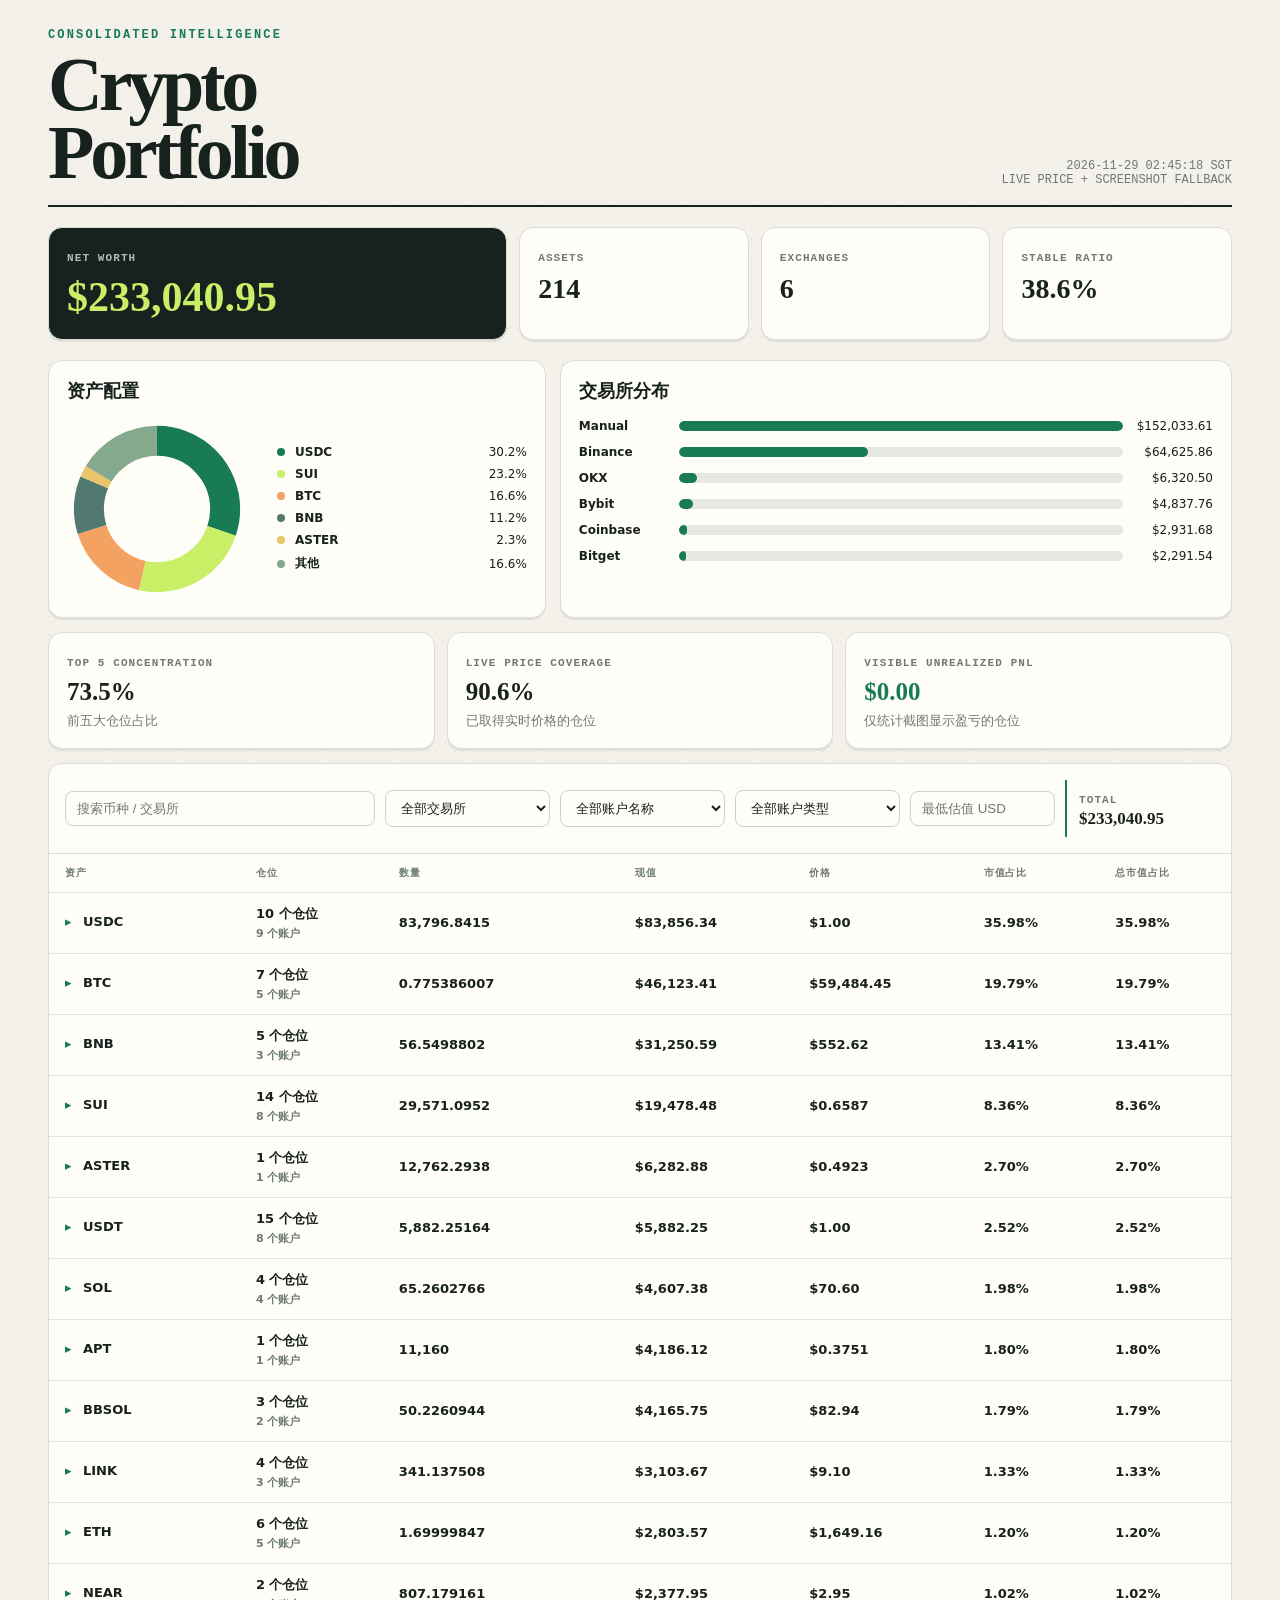
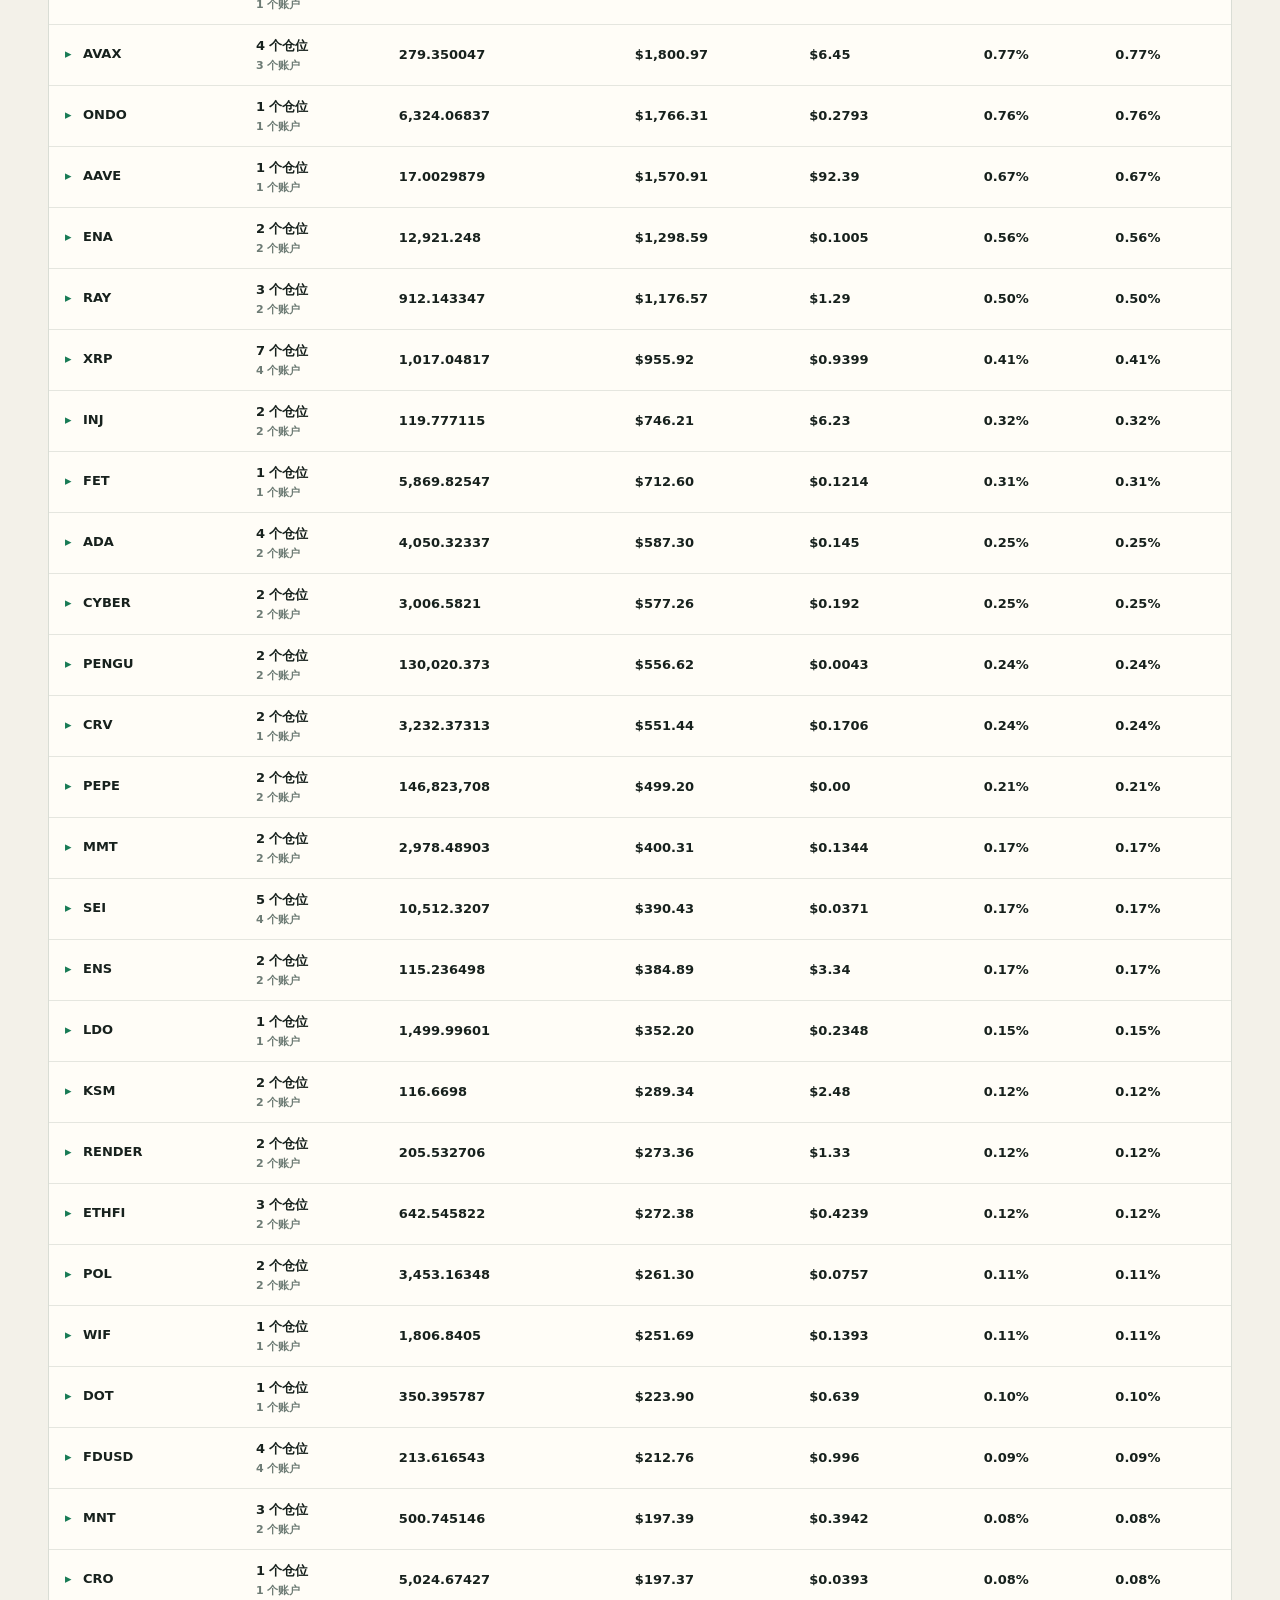
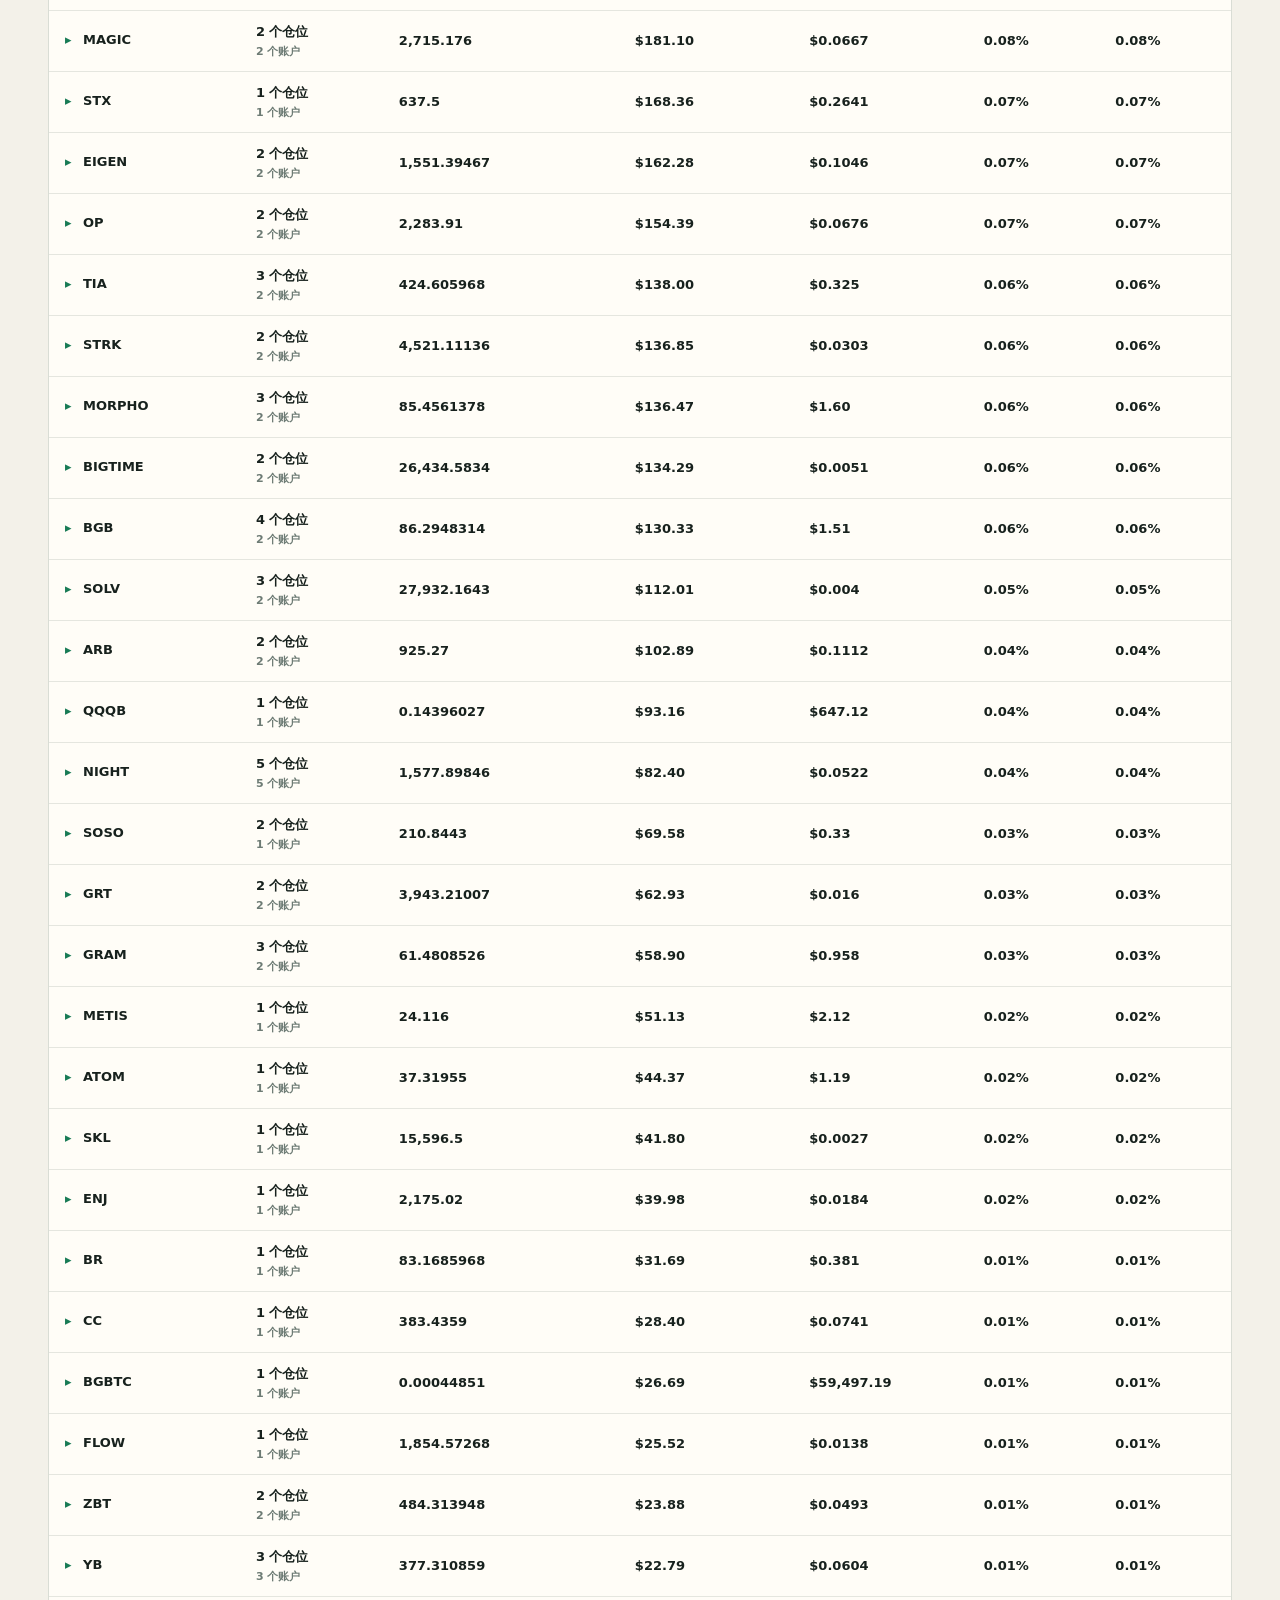
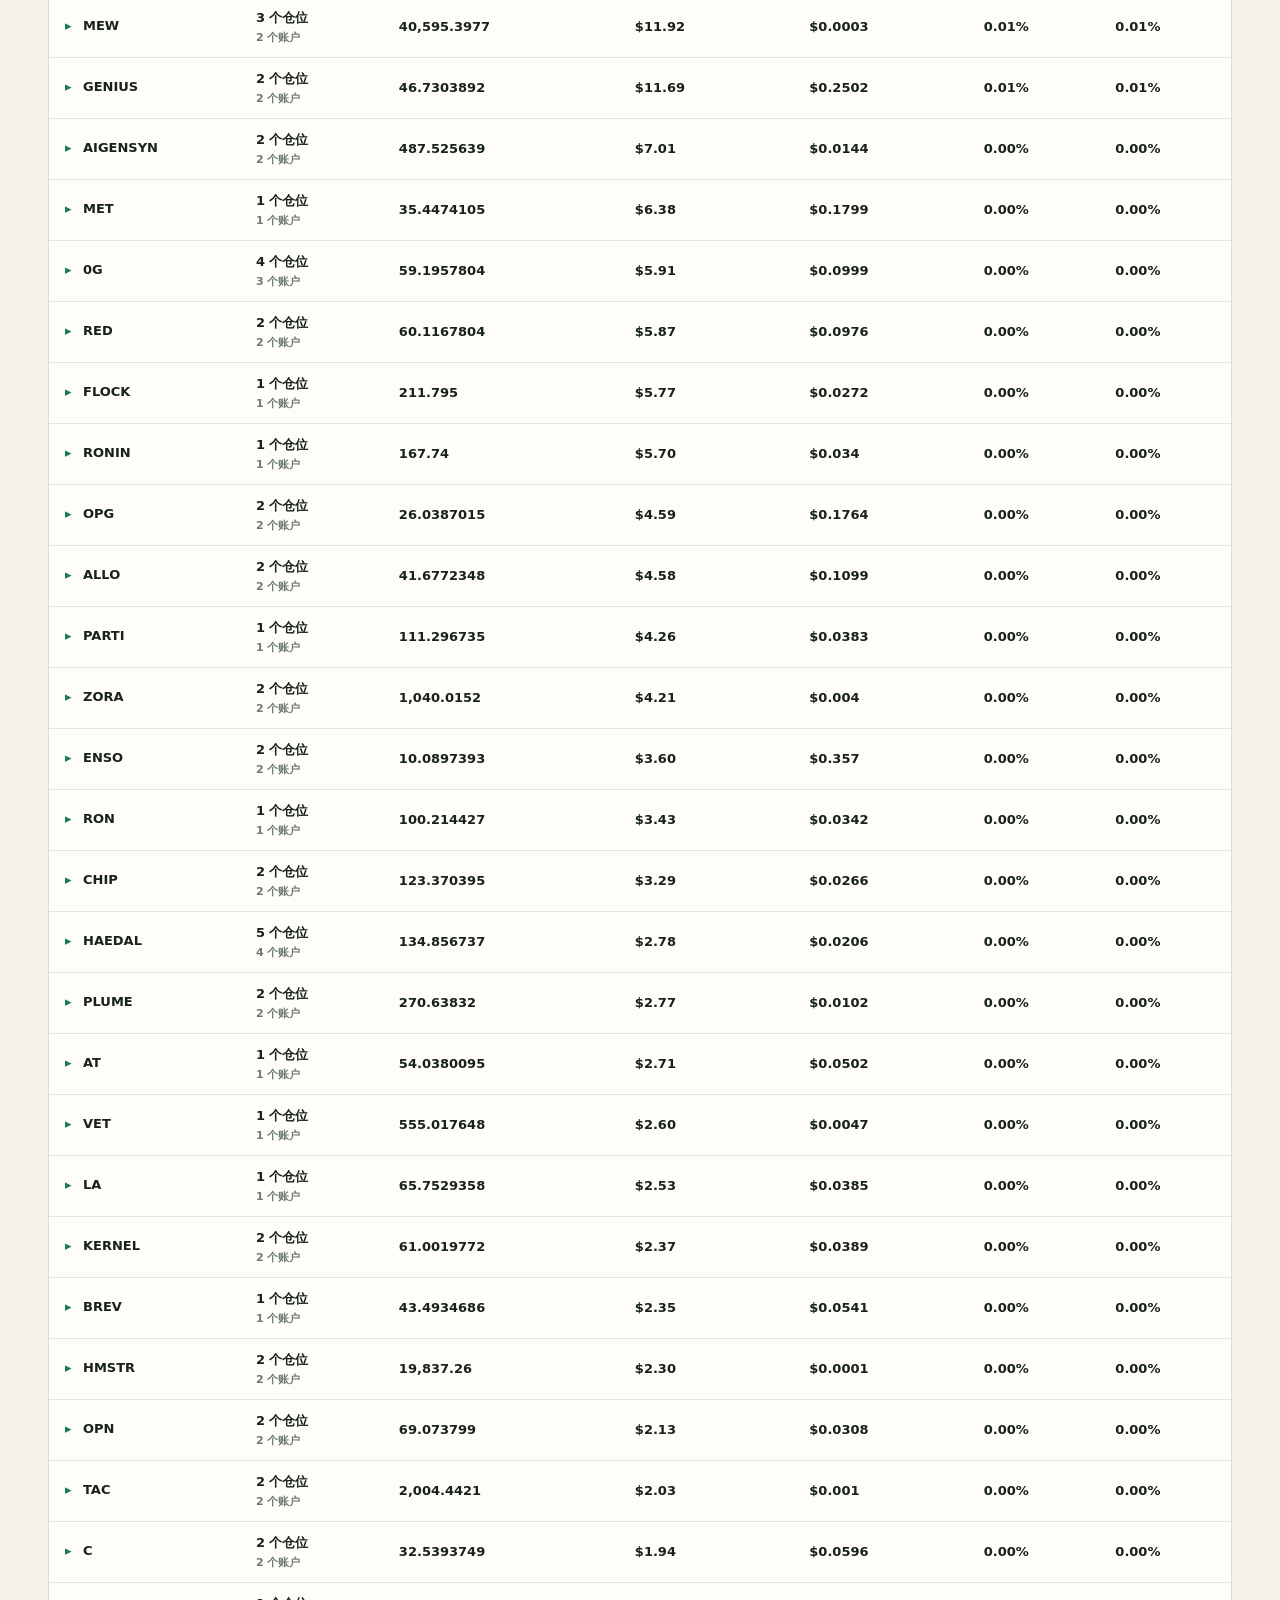
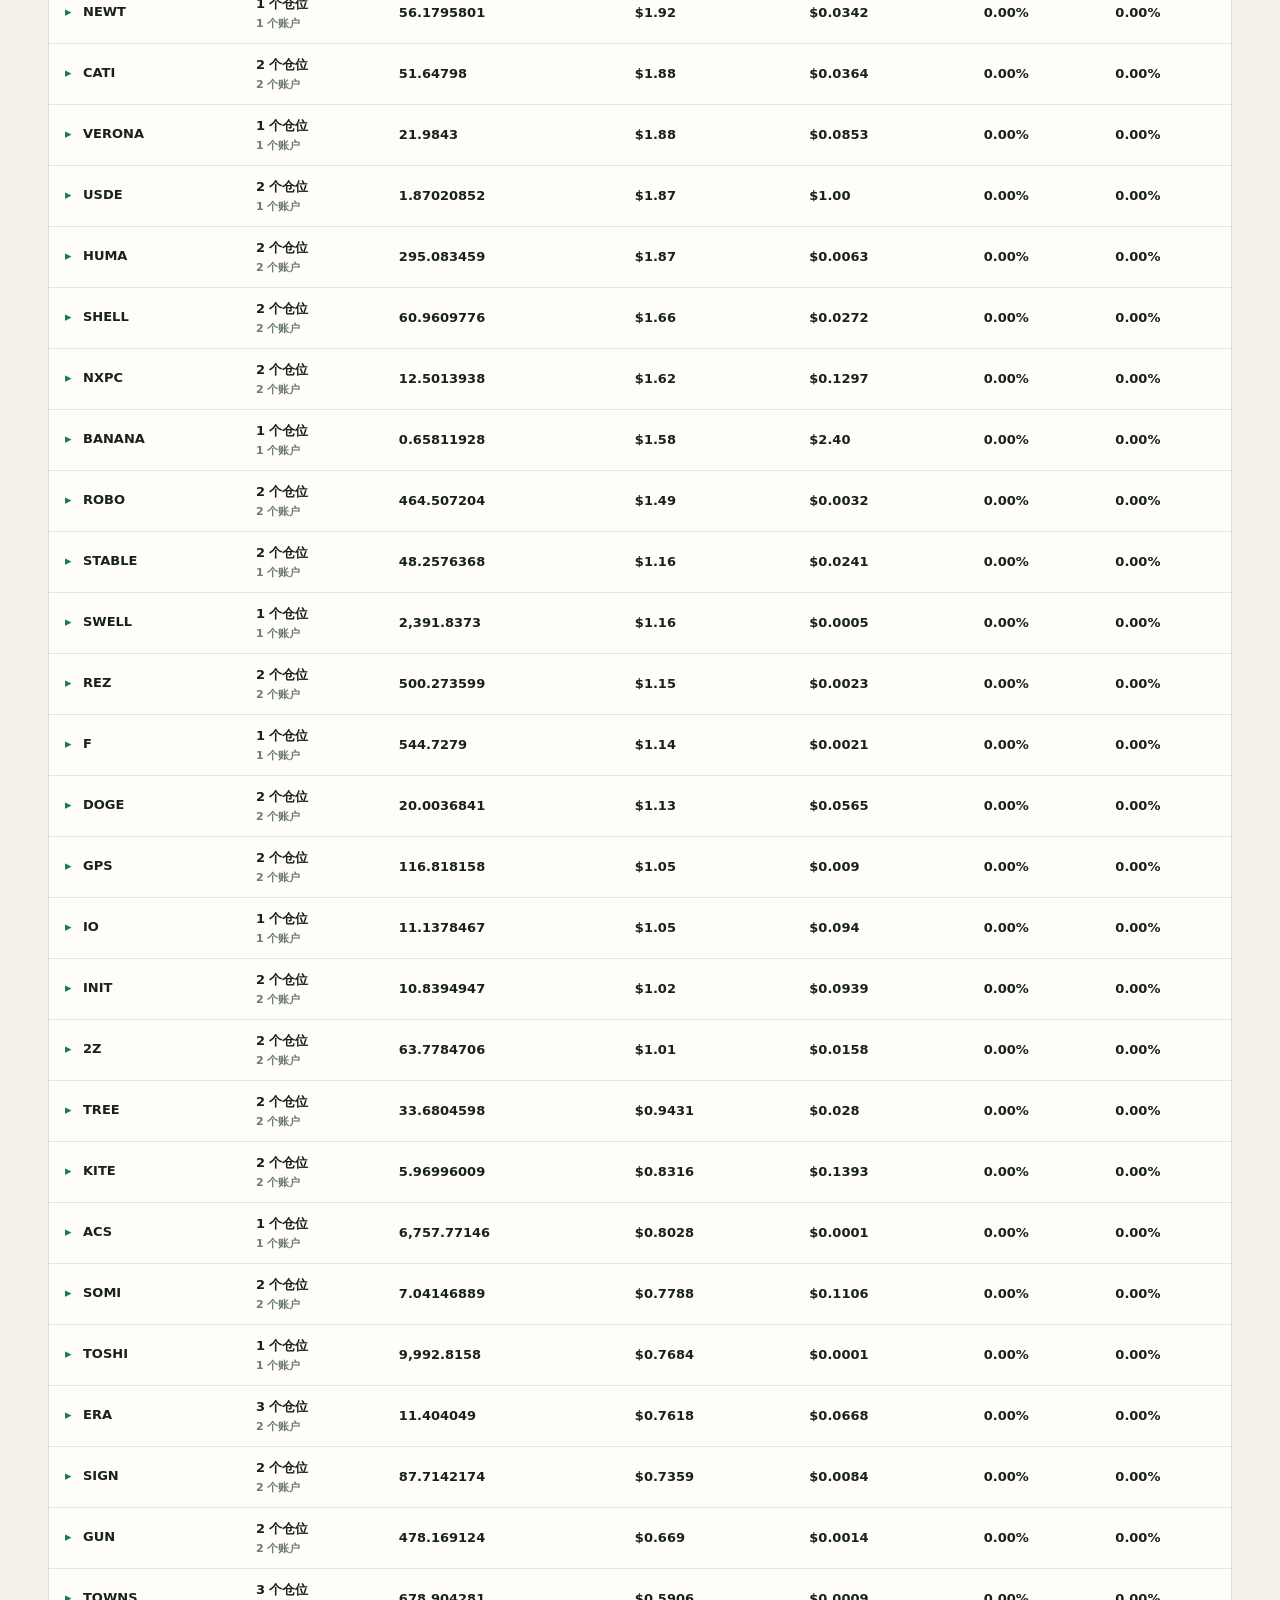
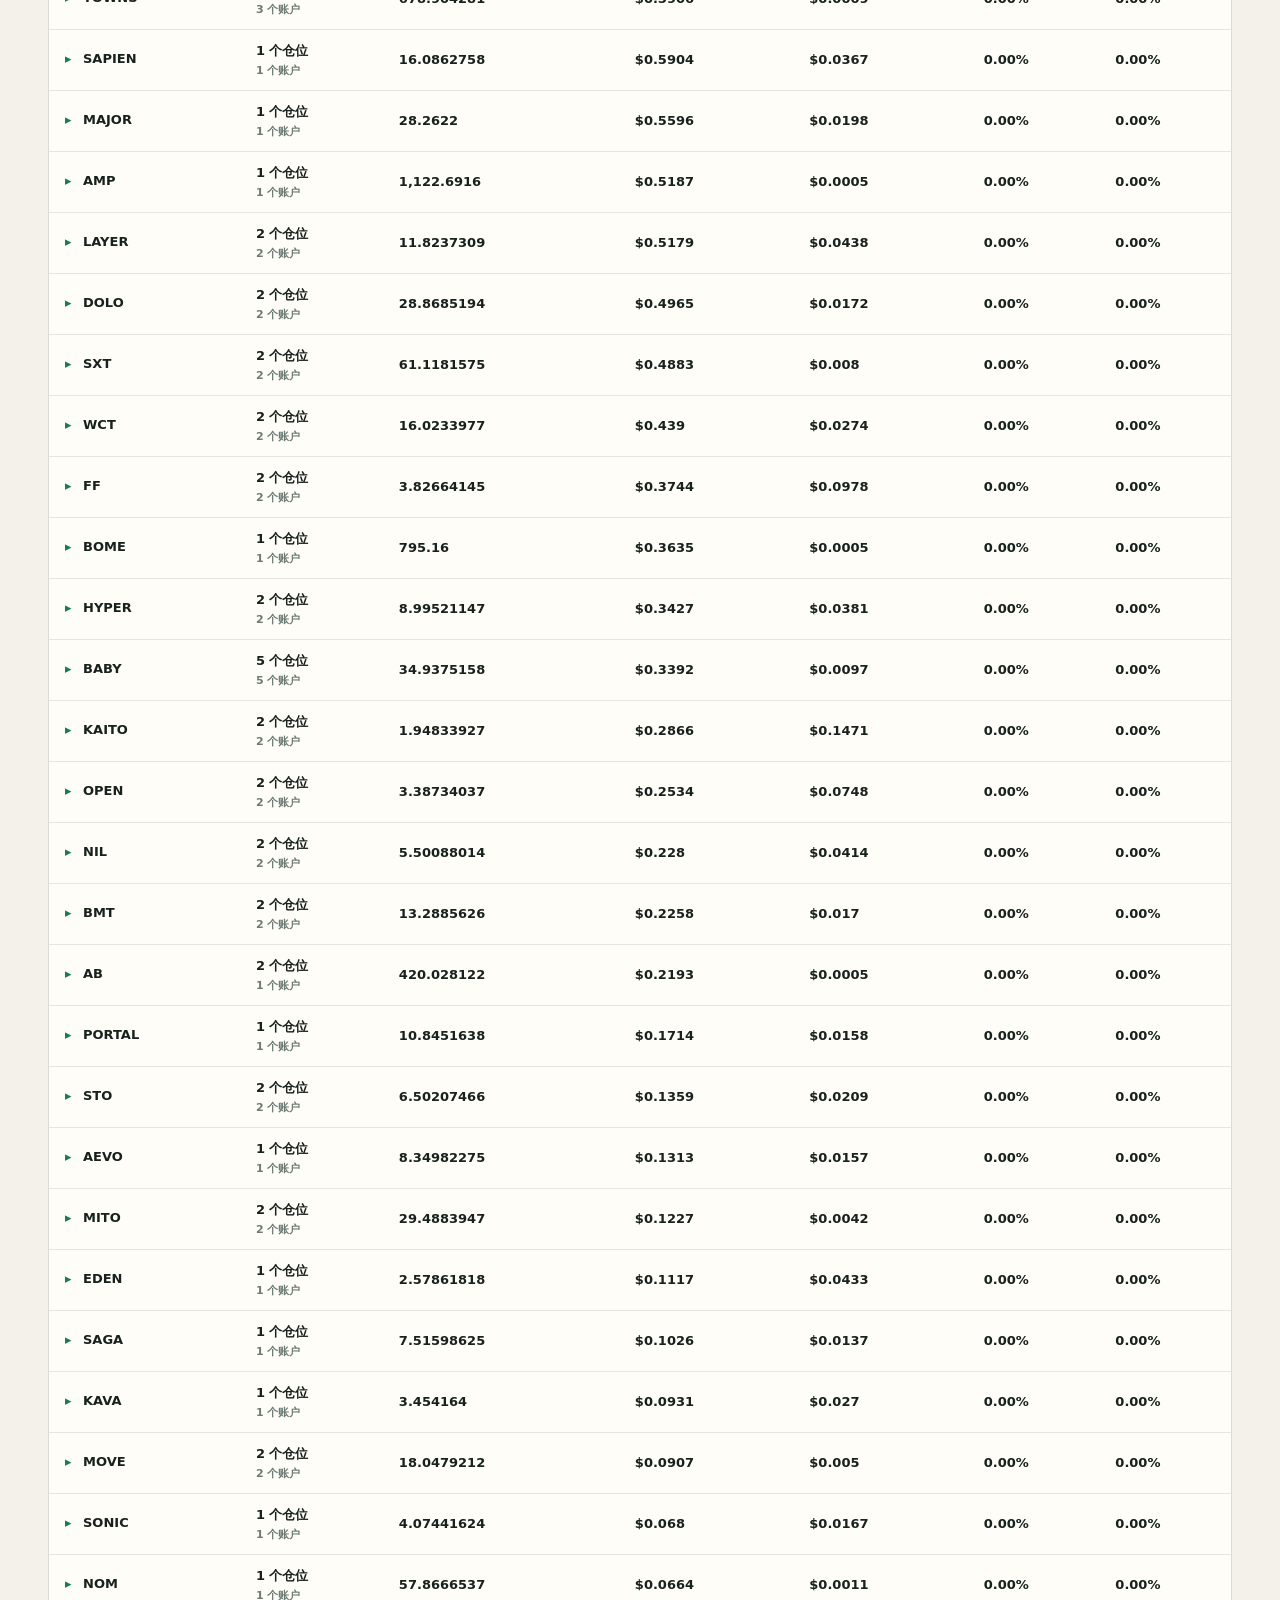
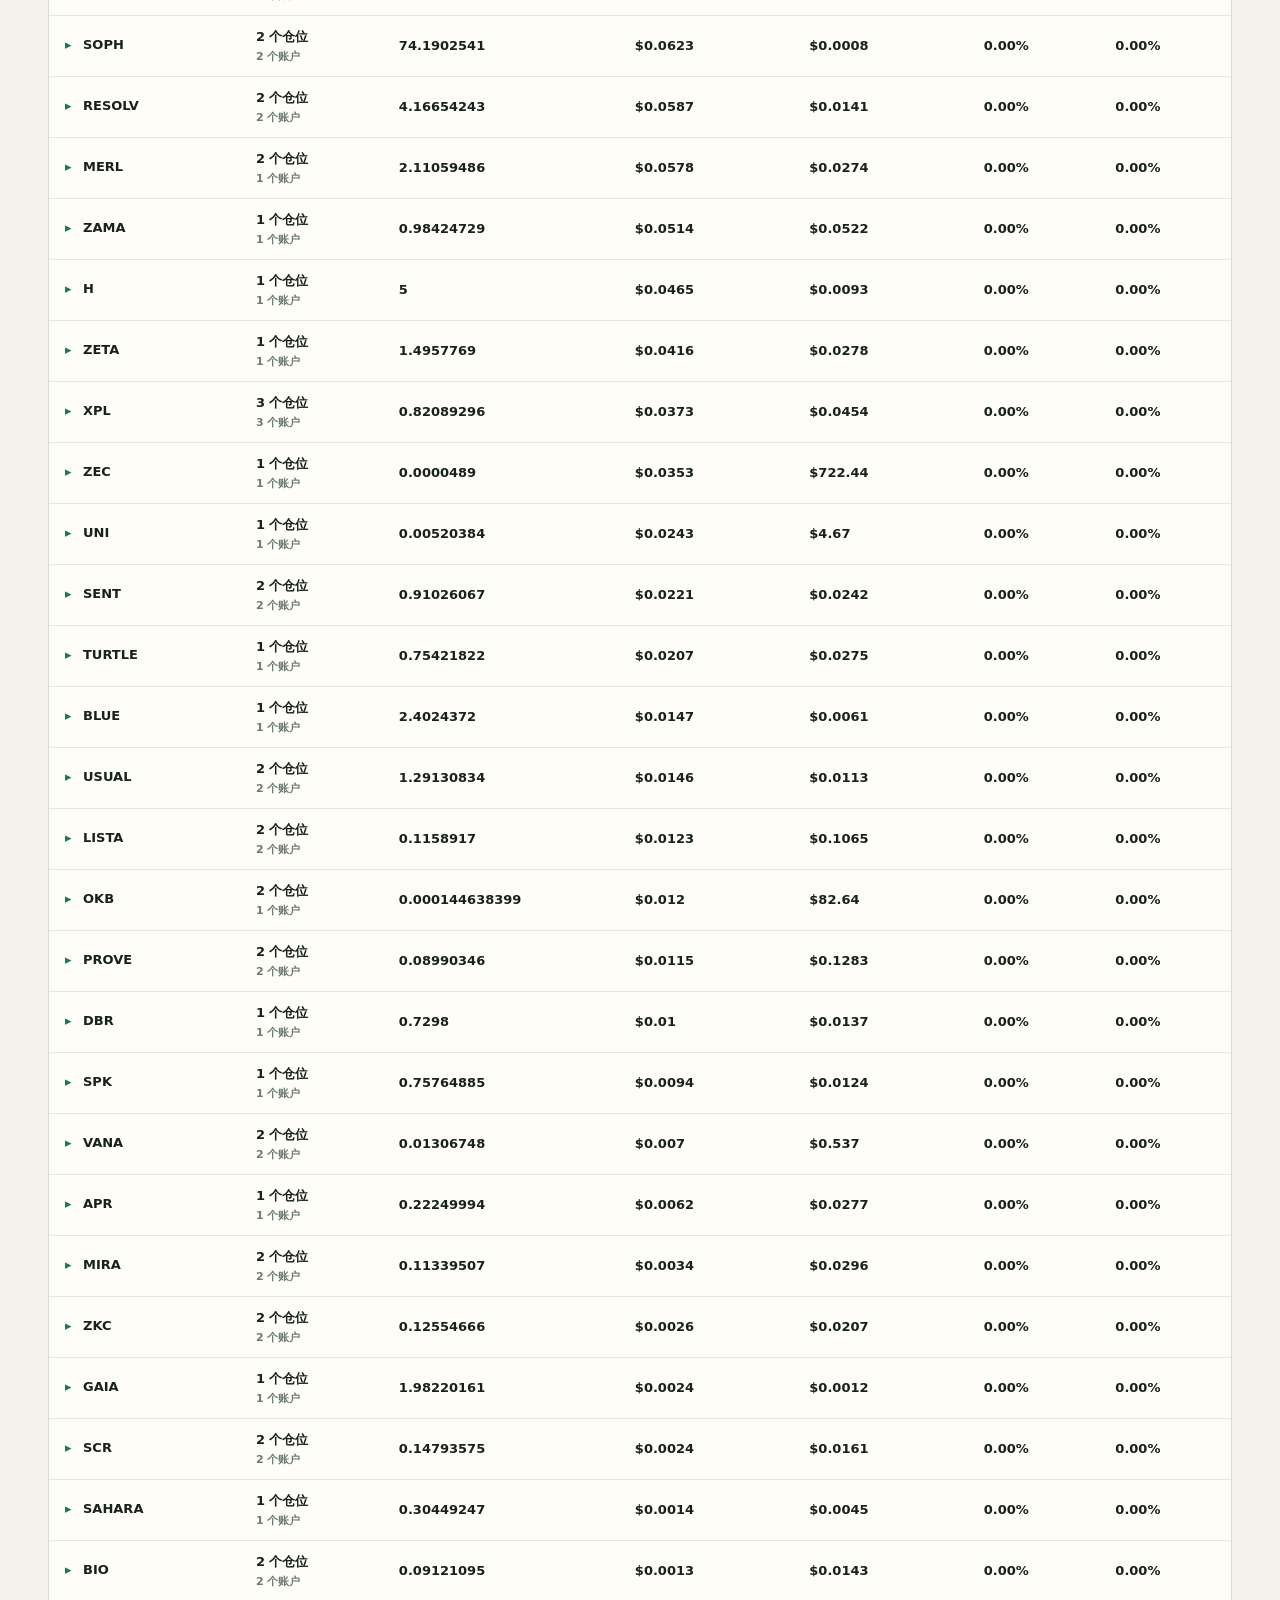
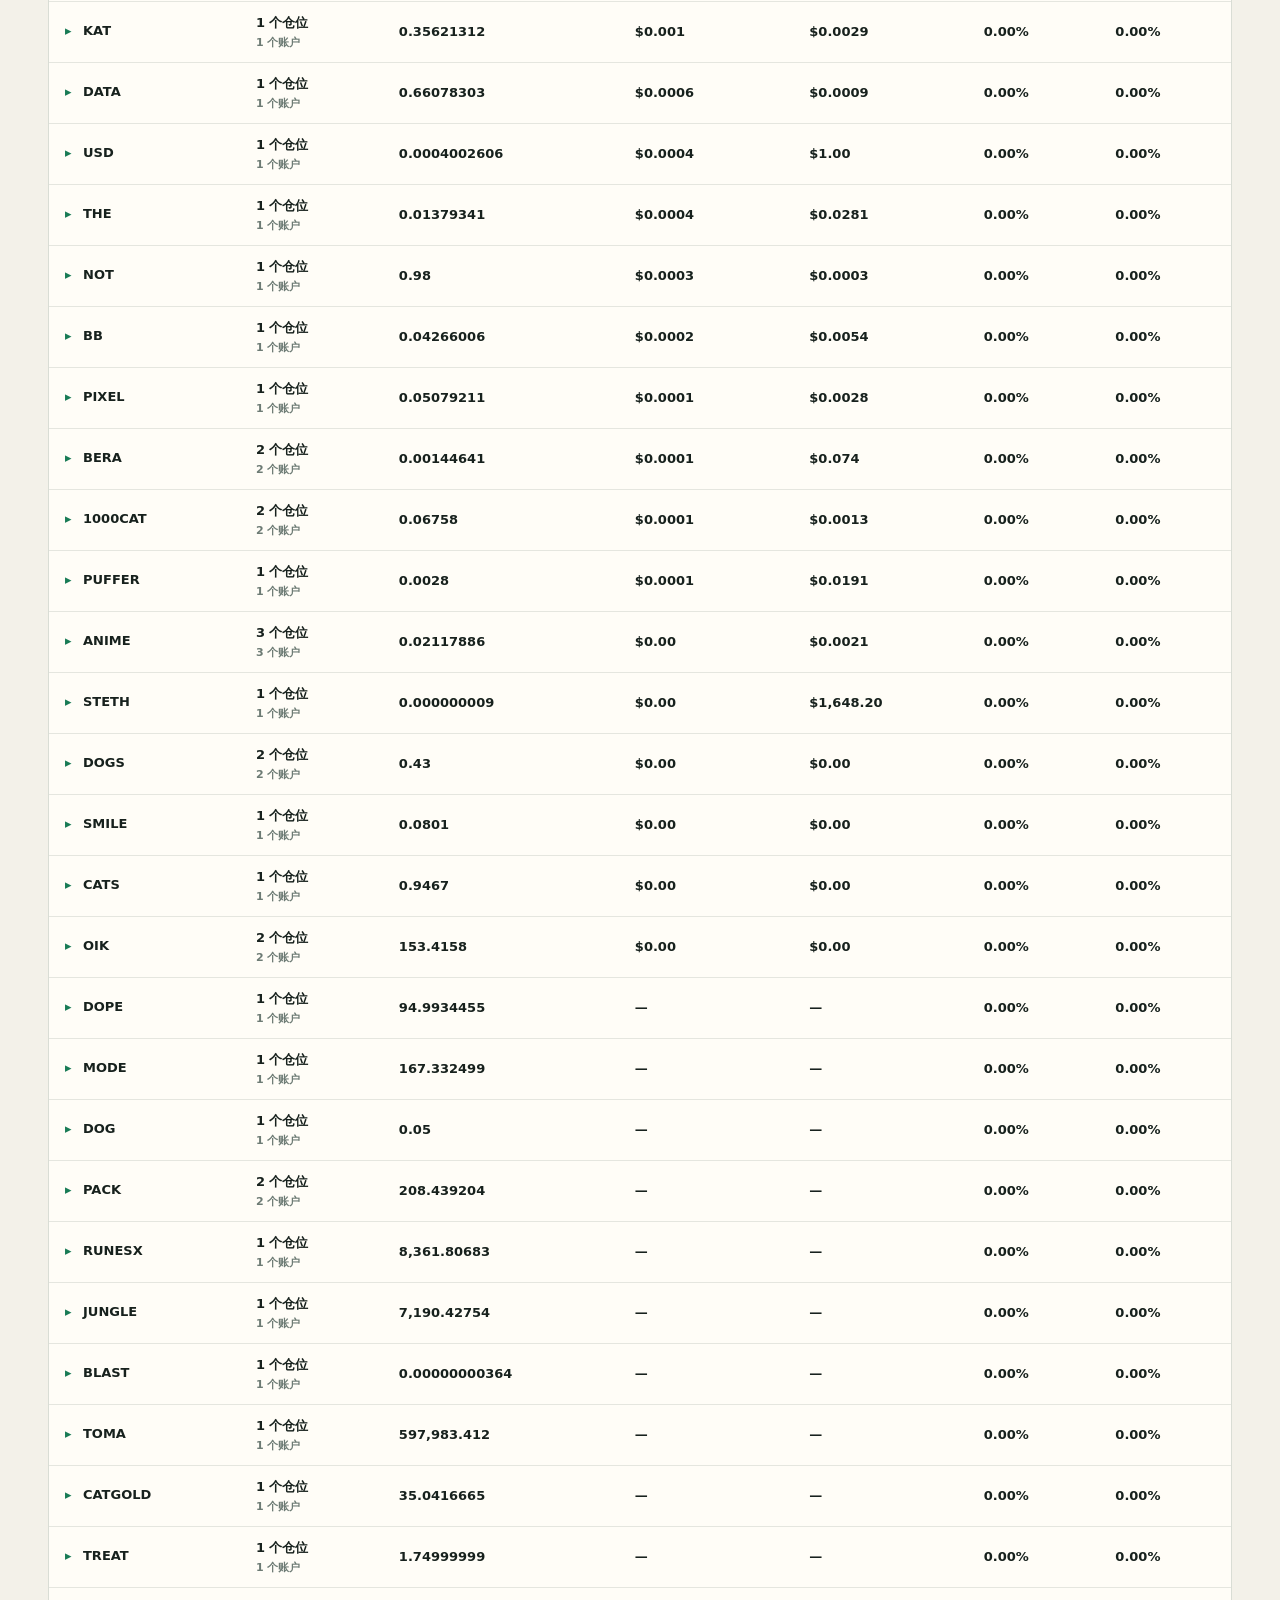
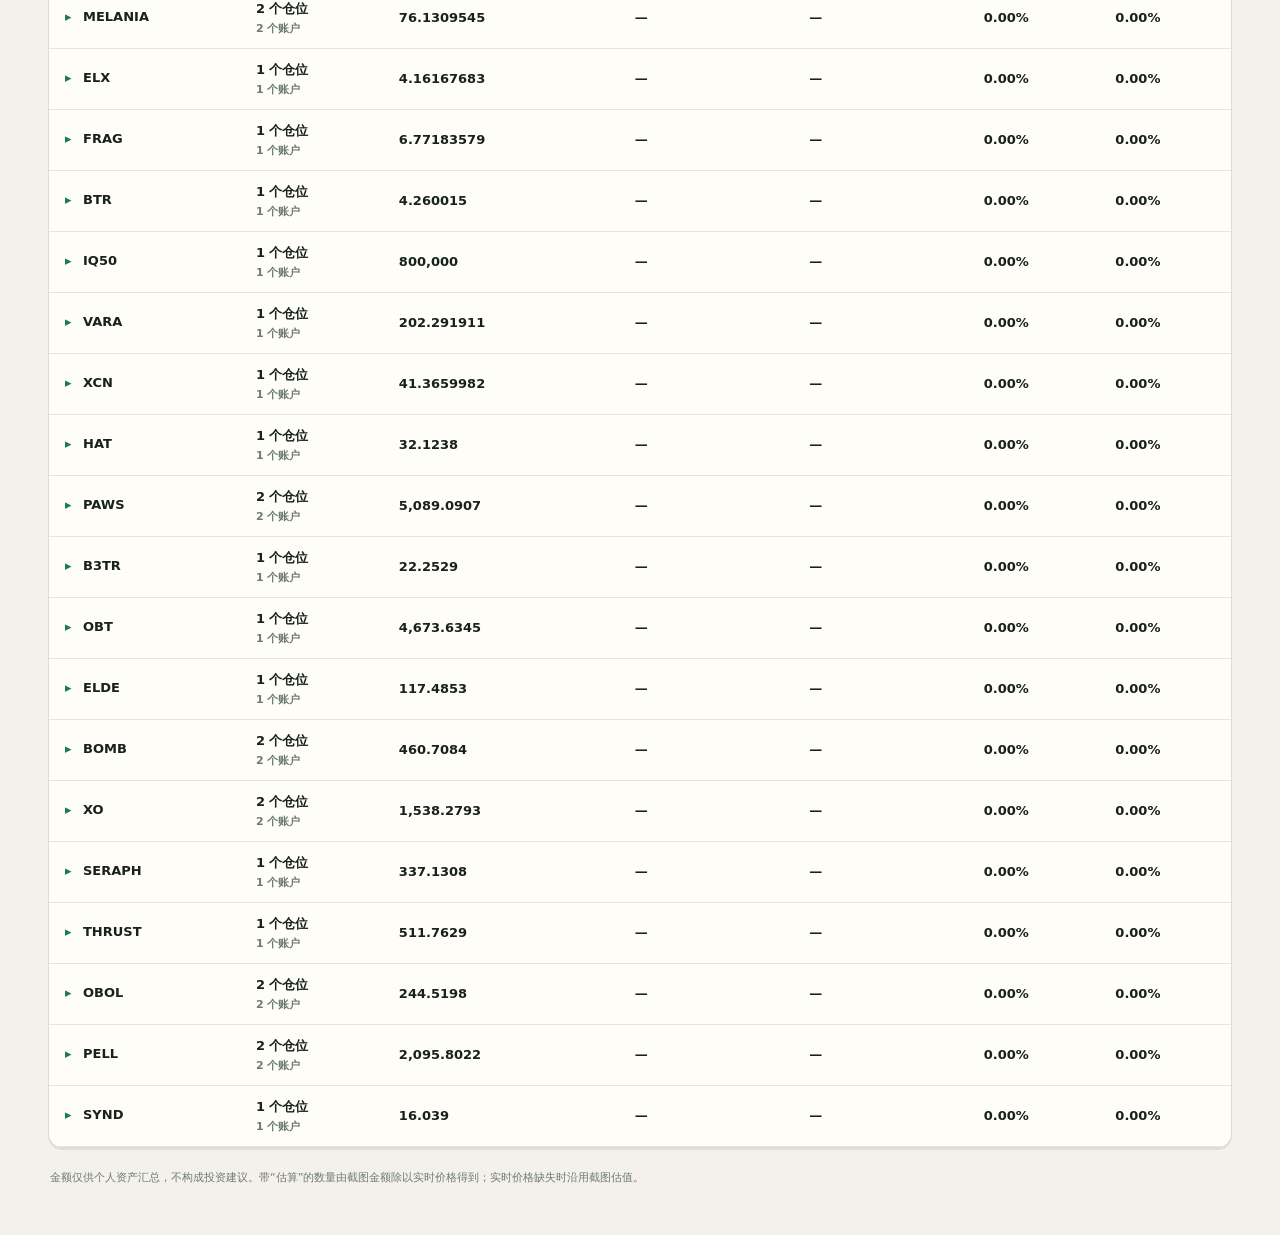
==== commit 63ff9198: "Update portfolio dashboard 2026-11-29 02:45" ====
--- a/dashboard.html
+++ b/dashboard.html
@@ -15,14 +15,14 @@
 .table-panel{margin-top:14px;padding:0;overflow:hidden} .tools{display:flex;flex-wrap:wrap;gap:10px;padding:16px;border-bottom:1px solid var(--line);align-items:center} input,select{min-width:0;background:transparent;border:1px solid #cbd1c9;border-radius:8px;padding:9px 11px;color:var(--ink)} #search{flex:1 1 280px} .tools select{flex:1 1 135px} #minValue{flex:0 1 145px} .list-total{margin-left:auto;min-width:150px;padding:8px 12px;border-left:2px solid var(--green)} .list-total strong{display:block;font:700 17px Georgia,serif;margin-top:2px} table{width:100%;min-width:940px;border-collapse:collapse} th,td{padding:12px 16px;text-align:left;border-bottom:1px solid #e5e6df;font-size:13px} .table-panel .right{text-align:left} th{font:700 10px ui-monospace,monospace;letter-spacing:.08em;color:var(--muted);text-transform:uppercase} tbody tr:hover{background:#f4f7ed} .group-row{cursor:pointer} .group-row td{font-weight:600} .detail-row{background:#f7f6ef;color:#526159} .detail-row td:first-child{padding-left:38px} .chevron{display:inline-block;width:18px;color:var(--green)} .coin{font-weight:800} .sub{display:block;color:var(--muted);font-size:11px;margin-top:3px} .estimate{color:#9a5e17} footer{padding:22px 2px;color:var(--muted);font-size:11px}
 @media(max-width:760px){.shell{padding:16px} header{align-items:start} .stamp{display:none} .metrics{grid-template-columns:1fr 1fr} .metric.hero{grid-column:1/-1} .grid{grid-template-columns:1fr} .diagnostics{grid-template-columns:1fr} .donut-wrap{grid-template-columns:150px 1fr} #donut{width:145px;height:145px} th:nth-child(3),td:nth-child(3),th:nth-child(5),td:nth-child(5),th:nth-child(6),td:nth-child(6){display:none} th,td{padding:11px 9px} .tools>*{flex:1 1 145px!important} .list-total{margin-left:0}}
 </style></head><body><main class="shell">
-<header><div><div class="eyebrow">Consolidated Intelligence</div><h1>Crypto<br>Portfolio</h1></div><div class="stamp">2026-11-29 02:30:17 SGT<br>LIVE PRICE + SCREENSHOT FALLBACK</div></header>
+<header><div><div class="eyebrow">Consolidated Intelligence</div><h1>Crypto<br>Portfolio</h1></div><div class="stamp">2026-11-29 02:45:18 SGT<br>LIVE PRICE + SCREENSHOT FALLBACK</div></header>
 <section class="metrics"><div class="metric hero"><span class="label">Net worth</span><strong id="total">-</strong></div><div class="metric"><span class="label">Assets</span><strong id="assetCount">-</strong></div><div class="metric"><span class="label">Exchanges</span><strong id="exchangeCount">-</strong></div><div class="metric"><span class="label">Stable ratio</span><strong id="stableRatio">-</strong></div></section>
 <section class="grid"><div class="panel"><h2>资产配置</h2><div class="donut-wrap"><svg id="donut" viewBox="0 0 42 42"></svg><div class="legend" id="legend"></div></div></div><div class="panel"><h2>交易所分布</h2><div id="exchangeBars"></div></div></section>
 <section class="diagnostics"><div class="panel diagnostic"><span class="label">Top 5 concentration</span><strong id="concentration">-</strong><small>前五大仓位占比</small></div><div class="panel diagnostic"><span class="label">Live price coverage</span><strong id="coverage">-</strong><small>已取得实时价格的仓位</small></div><div class="panel diagnostic"><span class="label">Visible unrealized PNL</span><strong id="pnl">-</strong><small>仅统计截图显示盈亏的仓位</small></div></section>
 <section class="panel table-panel"><div class="tools"><input id="search" placeholder="搜索币种 / 交易所"><select id="exchange"><option value="">全部交易所</option></select><select id="accountName"><option value="">全部账户名称</option></select><select id="account"><option value="">全部账户类型</option></select><input id="minValue" type="number" min="0" step="1" placeholder="最低估值 USD"><div class="list-total"><span class="label">Total</span><strong id="listTotal">-</strong></div></div><div style="overflow:auto"><table><thead><tr><th>资产</th><th>仓位</th><th>数量</th><th>现值</th><th>价格</th><th>市值占比</th><th>总市值占比</th></tr></thead><tbody id="rows"></tbody></table></div></section>
 <footer>金额仅供个人资产汇总，不构成投资建议。带“估算”的数量由截图金额除以实时价格得到；实时价格缺失时沿用截图估值。</footer>
 </main><script>
-const portfolio={"generated_at": "2026-11-28T18:30:17.984249+00:00", "model": null, "source": "exchange_api+manual", "total_value_usd": 232711.22133687523, "asset_count": 426, "priced_asset_count": 389, "source_count": 10, "assets": [{"exchange": "Manual", "account_name": "sui-onchain", "account_type": "Wallet", "symbol": "USDC", "name": null, "amount": 83272.0, "screenshot_value_usd": null, "manual_price_usd": null, "pnl_usd": null, "pnl_percent": null, "coingecko_id": "usd-coin", "confidence": 1.0, "source_image": null, "entry_type": "asset", "price_usd": 1.00069, "price_provider": "Binance", "amount_estimated": false, "current_value_usd": 83329.45768, "valuation_source": "live_price"}, {"exchange": "Manual", "account_name": "sui-onchain", "account_type": "Wallet", "symbol": "SUI", "name": null, "amount": 97945.0, "screenshot_value_usd": null, "manual_price_usd": null, "pnl_usd": null, "pnl_percent": null, "coingecko_id": null, "confidence": 1.0, "source_image": null, "entry_type": "asset", "price_usd": 0.6561, "price_provider": "Binance", "amount_estimated": false, "current_value_usd": 64261.7145, "valuation_source": "live_price"}, {"exchange": "Binance", "account_name": "bn_0", "account_type": "Flexible Loan Collateral", "symbol": "BTC", "name": null, "amount": 0.47711967, "screenshot_value_usd": null, "pnl_usd": null, "pnl_percent": null, "coingecko_id": "bitcoin", "confidence": 1.0, "source_image": null, "entry_type": "asset", "price_usd": 59413.62, "price_provider": "Binance", "amount_estimated": false, "current_value_usd": 28347.406767905402, "valuation_source": "live_price"}, {"exchange": "Binance", "account_name": "bn_0", "account_type": "Flexible Loan Collateral", "symbol": "BNB", "name": null, "amount": 35.64324026, "screenshot_value_usd": null, "pnl_usd": null, "pnl_percent": null, "coingecko_id": "binancecoin", "confidence": 1.0, "source_image": null, "entry_type": "asset", "price_usd": 551.96, "price_provider": "Binance", "amount_estimated": false, "current_value_usd": 19673.6428939096, "valuation_source": "live_price"}, {"exchange": "Binance", "account_name": "bn_1", "account_type": "Flexible Loan Collateral", "symbol": "BTC", "name": null, "amount": 0.14278348, "screenshot_value_usd": null, "pnl_usd": null, "pnl_percent": null, "coingecko_id": "bitcoin", "confidence": 1.0, "source_image": null, "entry_type": "asset", "price_usd": 59413.62, "price_provider": "Binance", "amount_estimated": false, "current_value_usd": 8483.2834229976, "valuation_source": "live_price"}, {"exchange": "Binance", "account_name": "bn_1", "account_type": "Flexible Loan Collateral", "symbol": "BNB", "name": null, "amount": 15.00122141, "screenshot_value_usd": null, "pnl_usd": null, "pnl_percent": null, "coingecko_id": "binancecoin", "confidence": 1.0, "source_image": null, "entry_type": "asset", "price_usd": 551.96, "price_provider": "Binance", "amount_estimated": false, "current_value_usd": 8280.0741694636, "valuation_source": "live_price"}, {"exchange": "Binance", "account_name": "bn_1", "account_type": "Simple Earn Flexible", "symbol": "BTC", "name": null, "amount": 0.13920527, "screenshot_value_usd": null, "pnl_usd": null, "pnl_percent": null, "coingecko_id": "bitcoin", "confidence": 1.0, "source_image": null, "entry_type": "asset", "price_usd": 59413.62, "price_provider": "Binance", "amount_estimated": false, "current_value_usd": 8270.6890137774, "valuation_source": "live_price"}, {"exchange": "Binance", "account_name": "bn_0", "account_type": "Simple Earn Flexible", "symbol": "ASTER", "name": null, "amount": 12762.29345279, "screenshot_value_usd": null, "pnl_usd": null, "pnl_percent": null, "coingecko_id": null, "confidence": 1.0, "source_image": null, "entry_type": "asset", "price_usd": 0.4908, "price_provider": "Binance", "amount_estimated": false, "current_value_usd": 6263.733626629332, "valuation_source": "live_price"}, {"exchange": "Binance", "account_name": "bn_1", "account_type": "Simple Earn Flexible", "symbol": "USDT", "name": null, "amount": 5140.7753777, "screenshot_value_usd": null, "pnl_usd": null, "pnl_percent": null, "coingecko_id": "tether", "confidence": 1.0, "source_image": null, "entry_type": "asset", "price_usd": 1.0, "price_provider": "stablecoin peg", "amount_estimated": false, "current_value_usd": 5140.7753777, "valuation_source": "live_price"}, {"exchange": "Binance", "account_name": "bn_1", "account_type": "Simple Earn Flexible", "symbol": "SOL", "name": null, "amount": 65.26013414, "screenshot_value_usd": null, "pnl_usd": null, "pnl_percent": null, "coingecko_id": "solana", "confidence": 1.0, "source_image": null, "entry_type": "asset", "price_usd": 70.39, "price_provider": "Binance", "amount_estimated": false, "current_value_usd": 4593.6608421146, "valuation_source": "live_price"}, {"exchange": "Manual", "account_name": "apt-onchain", "account_type": "Wallet", "symbol": "APT", "name": null, "amount": 11160.0, "screenshot_value_usd": null, "manual_price_usd": null, "pnl_usd": null, "pnl_percent": null, "coingecko_id": null, "confidence": 1.0, "source_image": null, "entry_type": "asset", "price_usd": 0.3731, "price_provider": "Binance", "amount_estimated": false, "current_value_usd": 4163.796, "valuation_source": "live_price"}, {"exchange": "Bybit", "account_name": "bb_1", "account_type": "Earn FlexibleSaving", "symbol": "BBSOL", "name": null, "amount": 50.02075841, "screenshot_value_usd": null, "pnl_usd": null, "pnl_percent": null, "coingecko_id": null, "confidence": 1.0, "source_image": null, "entry_type": "asset", "price_usd": 82.94, "price_provider": "Bybit", "amount_estimated": false, "current_value_usd": 4148.721702525399, "valuation_source": "live_price"}, {"exchange": "Binance", "account_name": "bn_0", "account_type": "Simple Earn Flexible", "symbol": "BNB", "name": null, "amount": 5.85226064, "screenshot_value_usd": null, "pnl_usd": null, "pnl_percent": null, "coingecko_id": "binancecoin", "confidence": 1.0, "source_image": null, "entry_type": "asset", "price_usd": 551.96, "price_provider": "Binance", "amount_estimated": false, "current_value_usd": 3230.2137828544, "valuation_source": "live_price"}, {"exchange": "Binance", "account_name": "bn_0", "account_type": "Flexible Loan Collateral", "symbol": "NEAR", "name": null, "amount": 807.17910675, "screenshot_value_usd": null, "pnl_usd": null, "pnl_percent": null, "coingecko_id": null, "confidence": 1.0, "source_image": null, "entry_type": "asset", "price_usd": 2.938, "price_provider": "Binance", "amount_estimated": false, "current_value_usd": 2371.4922156315, "valuation_source": "live_price"}, {"exchange": "Binance", "account_name": "bn_0", "account_type": "Flexible Loan Collateral", "symbol": "ETH", "name": null, "amount": 1.27880791, "screenshot_value_usd": null, "pnl_usd": null, "pnl_percent": null, "coingecko_id": "ethereum", "confidence": 1.0, "source_image": null, "entry_type": "asset", "price_usd": 1646.09, "price_provider": "Binance", "amount_estimated": false, "current_value_usd": 2105.0329125719, "valuation_source": "live_price"}, {"exchange": "Binance", "account_name": "bn_1", "account_type": "Simple Earn Flexible", "symbol": "ONDO", "name": null, "amount": 6324.06796302, "screenshot_value_usd": null, "pnl_usd": null, "pnl_percent": null, "coingecko_id": null, "confidence": 1.0, "source_image": null, "entry_type": "asset", "price_usd": 0.2783, "price_provider": "Binance", "amount_estimated": false, "current_value_usd": 1759.988114108466, "valuation_source": "live_price"}, {"exchange": "Binance", "account_name": "bn_1", "account_type": "Simple Earn Flexible", "symbol": "AAVE", "name": null, "amount": 17.00298774, "screenshot_value_usd": null, "pnl_usd": null, "pnl_percent": null, "coingecko_id": null, "confidence": 1.0, "source_image": null, "entry_type": "asset", "price_usd": 92.08, "price_provider": "Binance", "amount_estimated": false, "current_value_usd": 1565.6351110991998, "valuation_source": "live_price"}, {"exchange": "Binance", "account_name": "bn_1", "account_type": "Simple Earn Flexible", "symbol": "LINK", "name": null, "amount": 149.86516215, "screenshot_value_usd": null, "pnl_usd": null, "pnl_percent": null, "coingecko_id": "chainlink", "confidence": 1.0, "source_image": null, "entry_type": "asset", "price_usd": 9.095, "price_provider": "Binance", "amount_estimated": false, "current_value_usd": 1363.02364975425, "valuation_source": "live_price"}, {"exchange": "Binance", "account_name": "bn_1", "account_type": "Simple Earn Flexible", "symbol": "ENA", "name": null, "amount": 12920.88974658, "screenshot_value_usd": null, "pnl_usd": null, "pnl_percent": null, "coingecko_id": null, "confidence": 1.0, "source_image": null, "entry_type": "asset", "price_usd": 0.0998, "price_provider": "Binance", "amount_estimated": false, "current_value_usd": 1289.504796708684, "valuation_source": "live_price"}, {"exchange": "Coinbase", "account_name": "cb_0", "account_type": "Advanced Trade", "symbol": "LINK", "name": null, "amount": 103.44, "screenshot_value_usd": null, "pnl_usd": null, "pnl_percent": null, "coingecko_id": "chainlink", "confidence": 1.0, "source_image": null, "entry_type": "asset", "price_usd": 9.095, "price_provider": "Binance", "amount_estimated": false, "current_value_usd": 940.7868000000001, "valuation_source": "live_price"}, {"exchange": "Binance", "account_name": "bn_1", "account_type": "Simple Earn Flexible", "symbol": "XRP", "name": null, "amount": 1003.41184857, "screenshot_value_usd": null, "pnl_usd": null, "pnl_percent": null, "coingecko_id": "ripple", "confidence": 1.0, "source_image": null, "entry_type": "asset", "price_usd": 0.9373, "price_provider": "Binance", "amount_estimated": false, "current_value_usd": 940.497925664661, "valuation_source": "live_price"}, {"exchange": "OKX", "account_name": "okx_1", "account_type": "Simple Earn", "symbol": "AVAX", "name": null, "amount": 134.77935804, "screenshot_value_usd": null, "pnl_usd": null, "pnl_percent": null, "coingecko_id": null, "confidence": 1.0, "source_image": null, "entry_type": "asset", "price_usd": 6.422, "price_provider": "Binance", "amount_estimated": false, "current_value_usd": 865.55303733288, "valuation_source": "live_price"}, {"exchange": "Binance", "account_name": "bn_1", "account_type": "Simple Earn Flexible", "symbol": "RAY", "name": null, "amount": 611.47066804, "screenshot_value_usd": null, "pnl_usd": null, "pnl_percent": null, "coingecko_id": null, "confidence": 1.0, "source_image": null, "entry_type": "asset", "price_usd": 1.2812, "price_provider": "Binance", "amount_estimated": false, "current_value_usd": 783.4162198928478, "valuation_source": "live_price"}, {"exchange": "OKX", "account_name": "okx_1", "account_type": "Funding", "symbol": "LINK", "name": null, "amount": 79.936, "screenshot_value_usd": null, "pnl_usd": null, "pnl_percent": null, "coingecko_id": "chainlink", "confidence": 1.0, "source_image": null, "entry_type": "asset", "price_usd": 9.095, "price_provider": "Binance", "amount_estimated": false, "current_value_usd": 727.0179200000001, "valuation_source": "live_price"}, {"exchange": "Binance", "account_name": "bn_1", "account_type": "Simple Earn Flexible", "symbol": "FET", "name": null, "amount": 5869.82360731, "screenshot_value_usd": null, "pnl_usd": null, "pnl_percent": null, "coingecko_id": null, "confidence": 1.0, "source_image": null, "entry_type": "asset", "price_usd": 0.1204, "price_provider": "Binance", "amount_estimated": false, "current_value_usd": 706.726762320124, "valuation_source": "live_price"}, {"exchange": "OKX", "account_name": "okx_0", "account_type": "Simple Earn", "symbol": "BTC", "name": null, "amount": 0.00978036, "screenshot_value_usd": null, "pnl_usd": null, "pnl_percent": null, "coingecko_id": "bitcoin", "confidence": 1.0, "source_image": null, "entry_type": "asset", "price_usd": 59413.62, "price_provider": "Binance", "amount_estimated": false, "current_value_usd": 581.0865925032, "valuation_source": "live_price"}, {"exchange": "Binance", "account_name": "bn_1", "account_type": "Simple Earn Flexible", "symbol": "CYBER", "name": null, "amount": 3006.43194821, "screenshot_value_usd": null, "pnl_usd": null, "pnl_percent": null, "coingecko_id": null, "confidence": 1.0, "source_image": null, "entry_type": "asset", "price_usd": 0.192, "price_provider": "Binance", "amount_estimated": false, "current_value_usd": 577.23493405632, "valuation_source": "live_price"}, {"exchange": "OKX", "account_name": "okx_1", "account_type": "Simple Earn", "symbol": "INJ", "name": null, "amount": 92.75711525, "screenshot_value_usd": null, "pnl_usd": null, "pnl_percent": null, "coingecko_id": null, "confidence": 1.0, "source_image": null, "entry_type": "asset", "price_usd": 6.17, "price_provider": "Binance", "amount_estimated": false, "current_value_usd": 572.3114010925, "valuation_source": "live_price"}, {"exchange": "Binance", "account_name": "bn_0", "account_type": "Simple Earn Flexible", "symbol": "PENGU", "name": null, "amount": 130020.27513849, "screenshot_value_usd": null, "pnl_usd": null, "pnl_percent": null, "coingecko_id": null, "confidence": 1.0, "source_image": null, "entry_type": "asset", "price_usd": 0.004267, "price_provider": "Binance", "amount_estimated": false, "current_value_usd": 554.7965140159369, "valuation_source": "live_price"}, {"exchange": "OKX", "account_name": "okx_1", "account_type": "Simple Earn", "symbol": "CRV", "name": null, "amount": 3232.37312783, "screenshot_value_usd": null, "pnl_usd": null, "pnl_percent": null, "coingecko_id": null, "confidence": 1.0, "source_image": null, "entry_type": "asset", "price_usd": 0.1696, "price_provider": "Binance", "amount_estimated": false, "current_value_usd": 548.210482479968, "valuation_source": "live_price"}, {"exchange": "OKX", "account_name": "okx_1", "account_type": "Simple Earn", "symbol": "ETH", "name": null, "amount": 0.31979623, "screenshot_value_usd": null, "pnl_usd": null, "pnl_percent": null, "coingecko_id": "ethereum", "confidence": 1.0, "source_image": null, "entry_type": "asset", "price_usd": 1646.09, "price_provider": "Binance", "amount_estimated": false, "current_value_usd": 526.4133762407, "valuation_source": "live_price"}, {"exchange": "Bitget", "account_name": "bg_0", "account_type": "Earn", "symbol": "USDC", "name": null, "amount": 511.37296864, "screenshot_value_usd": null, "pnl_usd": null, "pnl_percent": null, "coingecko_id": "usd-coin", "confidence": 1.0, "source_image": null, "entry_type": "asset", "price_usd": 1.00069, "price_provider": "Binance", "amount_estimated": false, "current_value_usd": 511.72581598836166, "valuation_source": "live_price"}, {"exchange": "Binance", "account_name": "bn_1", "account_type": "Simple Earn Flexible", "symbol": "AVAX", "name": null, "amount": 76.85286123, "screenshot_value_usd": null, "pnl_usd": null, "pnl_percent": null, "coingecko_id": null, "confidence": 1.0, "source_image": null, "entry_type": "asset", "price_usd": 6.422, "price_provider": "Binance", "amount_estimated": false, "current_value_usd": 493.54907481905997, "valuation_source": "live_price"}, {"exchange": "OKX", "account_name": "okx_1", "account_type": "Funding", "symbol": "PEPE", "name": null, "amount": 143016431.2, "screenshot_value_usd": null, "pnl_usd": null, "pnl_percent": null, "coingecko_id": "pepe", "confidence": 1.0, "source_image": null, "entry_type": "asset", "price_usd": 3.4e-06, "price_provider": "Binance", "amount_estimated": false, "current_value_usd": 486.25586608, "valuation_source": "live_price"}, {"exchange": "Coinbase", "account_name": "cb_0", "account_type": "Advanced Trade", "symbol": "AVAX", "name": null, "amount": 67.71782, "screenshot_value_usd": null, "pnl_usd": null, "pnl_percent": null, "coingecko_id": null, "confidence": 1.0, "source_image": null, "entry_type": "asset", "price_usd": 6.422, "price_provider": "Binance", "amount_estimated": false, "current_value_usd": 434.88384004, "valuation_source": "live_price"}, {"exchange": "Binance", "account_name": "bn_0", "account_type": "Simple Earn Flexible", "symbol": "BTC", "name": null, "amount": 0.00649721, "screenshot_value_usd": null, "pnl_usd": null, "pnl_percent": null, "coingecko_id": "bitcoin", "confidence": 1.0, "source_image": null, "entry_type": "asset", "price_usd": 59413.62, "price_provider": "Binance", "amount_estimated": false, "current_value_usd": 386.0227660002, "valuation_source": "live_price"}, {"exchange": "Bitget", "account_name": "bg_1", "account_type": "Earn", "symbol": "RAY", "name": null, "amount": 299.80616688, "screenshot_value_usd": null, "pnl_usd": null, "pnl_percent": null, "coingecko_id": null, "confidence": 1.0, "source_image": null, "entry_type": "asset", "price_usd": 1.2812, "price_provider": "Binance", "amount_estimated": false, "current_value_usd": 384.11166100665594, "valuation_source": "live_price"}, {"exchange": "Binance", "account_name": "bn_1", "account_type": "Simple Earn Flexible", "symbol": "ENS", "name": null, "amount": 115.22645844, "screenshot_value_usd": null, "pnl_usd": null, "pnl_percent": null, "coingecko_id": null, "confidence": 1.0, "source_image": null, "entry_type": "asset", "price_usd": 3.33, "price_provider": "Binance", "amount_estimated": false, "current_value_usd": 383.7041066052, "valuation_source": "live_price"}, {"exchange": "OKX", "account_name": "okx_0", "account_type": "Simple Earn", "symbol": "USDT", "name": null, "amount": 383.16086546, "screenshot_value_usd": null, "pnl_usd": null, "pnl_percent": null, "coingecko_id": "tether", "confidence": 1.0, "source_image": null, "entry_type": "asset", "price_usd": 1.0, "price_provider": "stablecoin peg", "amount_estimated": false, "current_value_usd": 383.16086546, "valuation_source": "live_price"}, {"exchange": "Binance", "account_name": "bn_1", "account_type": "Simple Earn Flexible", "symbol": "LDO", "name": null, "amount": 1499.99598805, "screenshot_value_usd": null, "pnl_usd": null, "pnl_percent": null, "coingecko_id": null, "confidence": 1.0, "source_image": null, "entry_type": "asset", "price_usd": 0.234, "price_provider": "Binance", "amount_estimated": false, "current_value_usd": 350.9990612037, "valuation_source": "live_price"}, {"exchange": "Binance", "account_name": "bn_1", "account_type": "Simple Earn Flexible", "symbol": "MMT", "name": null, "amount": 2673.20276155, "screenshot_value_usd": null, "pnl_usd": null, "pnl_percent": null, "coingecko_id": null, "confidence": 1.0, "source_image": null, "entry_type": "asset", "price_usd": 0.1272, "price_provider": "Binance", "amount_estimated": false, "current_value_usd": 340.03139126916005, "valuation_source": "live_price"}, {"exchange": "Bitget", "account_name": "bg_1", "account_type": "Earn", "symbol": "ADA", "name": null, "amount": 2037.1434515, "screenshot_value_usd": null, "pnl_usd": null, "pnl_percent": null, "coingecko_id": "cardano", "confidence": 1.0, "source_image": null, "entry_type": "asset", "price_usd": 0.1447, "price_provider": "Binance", "amount_estimated": false, "current_value_usd": 294.77465743205, "valuation_source": "live_price"}, {"exchange": "OKX", "account_name": "okx_1", "account_type": "Funding", "symbol": "ADA", "name": null, "amount": 2009.8983042750604, "screenshot_value_usd": null, "pnl_usd": null, "pnl_percent": null, "coingecko_id": "cardano", "confidence": 1.0, "source_image": null, "entry_type": "asset", "price_usd": 0.1447, "price_provider": "Binance", "amount_estimated": false, "current_value_usd": 290.8322846286012, "valuation_source": "live_price"}, {"exchange": "Bitget", "account_name": "bg_1", "account_type": "Earn", "symbol": "ETHFI", "name": null, "amount": 638.25742846, "screenshot_value_usd": null, "pnl_usd": null, "pnl_percent": null, "coingecko_id": null, "confidence": 1.0, "source_image": null, "entry_type": "asset", "price_usd": 0.4235, "price_provider": "Binance", "amount_estimated": false, "current_value_usd": 270.30202095281, "valuation_source": "live_price"}, {"exchange": "OKX", "account_name": "okx_1", "account_type": "Simple Earn", "symbol": "WIF", "name": null, "amount": 1806.84049503, "screenshot_value_usd": null, "pnl_usd": null, "pnl_percent": null, "coingecko_id": "dogwifcoin", "confidence": 1.0, "source_image": null, "entry_type": "asset", "price_usd": 0.1384, "price_provider": "Binance", "amount_estimated": false, "current_value_usd": 250.066724512152, "valuation_source": "live_price"}, {"exchange": "Coinbase", "account_name": "cb_0", "account_type": "Advanced Trade", "symbol": "POL", "name": null, "amount": 3033.44897442, "screenshot_value_usd": null, "pnl_usd": null, "pnl_percent": null, "coingecko_id": null, "confidence": 1.0, "source_image": null, "entry_type": "asset", "price_usd": 0.07543, "price_provider": "Binance", "amount_estimated": false, "current_value_usd": 228.81305614050058, "valuation_source": "live_price"}, {"exchange": "Coinbase", "account_name": "cb_0", "account_type": "Advanced Trade", "symbol": "DOT", "name": null, "amount": 350.3957870461, "screenshot_value_usd": null, "pnl_usd": null, "pnl_percent": null, "coingecko_id": null, "confidence": 1.0, "source_image": null, "entry_type": "asset", "price_usd": 0.637, "price_provider": "Binance", "amount_estimated": false, "current_value_usd": 223.2021163483657, "valuation_source": "live_price"}, {"exchange": "Binance", "account_name": "bn_1", "account_type": "Simple Earn Flexible", "symbol": "FDUSD", "name": null, "amount": 208.50979669, "screenshot_value_usd": null, "pnl_usd": null, "pnl_percent": null, "coingecko_id": "first-digital-usd", "confidence": 1.0, "source_image": null, "entry_type": "asset", "price_usd": 0.9957, "price_provider": "Binance", "amount_estimated": false, "current_value_usd": 207.613204564233, "valuation_source": "live_price"}, {"exchange": "Binance", "account_name": "bn_1", "account_type": "Simple Earn Flexible", "symbol": "SEI", "name": null, "amount": 5449.88905462, "screenshot_value_usd": null, "pnl_usd": null, "pnl_percent": null, "coingecko_id": null, "confidence": 1.0, "source_image": null, "entry_type": "asset", "price_usd": 0.03708, "price_provider": "Binance", "amount_estimated": false, "current_value_usd": 202.08188614530962, "valuation_source": "live_price"}, {"exchange": "Bitget", "account_name": "bg_1", "account_type": "Spot", "symbol": "CRO", "name": null, "amount": 5024.6742706, "screenshot_value_usd": null, "pnl_usd": null, "pnl_percent": null, "coingecko_id": null, "confidence": 1.0, "source_image": null, "entry_type": "asset", "price_usd": 0.03928, "price_provider": "OKX", "amount_estimated": false, "current_value_usd": 197.36920534916803, "valuation_source": "live_price"}, {"exchange": "Bybit", "account_name": "bb_1", "account_type": "Earn FlexibleSaving", "symbol": "MNT", "name": null, "amount": 495.486903, "screenshot_value_usd": null, "pnl_usd": null, "pnl_percent": null, "coingecko_id": null, "confidence": 1.0, "source_image": null, "entry_type": "asset", "price_usd": 0.3948, "price_provider": "Bybit", "amount_estimated": false, "current_value_usd": 195.6182293044, "valuation_source": "live_price"}, {"exchange": "Coinbase", "account_name": "cb_0", "account_type": "Advanced Trade", "symbol": "KSM", "name": null, "amount": 78.3651, "screenshot_value_usd": null, "pnl_usd": null, "pnl_percent": null, "coingecko_id": null, "confidence": 1.0, "source_image": null, "entry_type": "asset", "price_usd": 2.47, "price_provider": "Binance", "amount_estimated": false, "current_value_usd": 193.561797, "valuation_source": "live_price"}, {"exchange": "Bitget", "account_name": "bg_1", "account_type": "Earn", "symbol": "SEI", "name": null, "amount": 5040.7060434, "screenshot_value_usd": null, "pnl_usd": null, "pnl_percent": null, "coingecko_id": null, "confidence": 1.0, "source_image": null, "entry_type": "asset", "price_usd": 0.03708, "price_provider": "Binance", "amount_estimated": false, "current_value_usd": 186.90938008927202, "valuation_source": "live_price"}, {"exchange": "OKX", "account_name": "okx_1", "account_type": "Funding", "symbol": "RENDER", "name": null, "amount": 134.9327062787671, "screenshot_value_usd": null, "pnl_usd": null, "pnl_percent": null, "coingecko_id": null, "confidence": 1.0, "source_image": null, "entry_type": "asset", "price_usd": 1.326, "price_provider": "Binance", "amount_estimated": false, "current_value_usd": 178.9207685256452, "valuation_source": "live_price"}, {"exchange": "Coinbase", "account_name": "cb_0", "account_type": "Advanced Trade", "symbol": "STX", "name": null, "amount": 637.5, "screenshot_value_usd": null, "pnl_usd": null, "pnl_percent": null, "coingecko_id": null, "confidence": 1.0, "source_image": null, "entry_type": "asset", "price_usd": 0.2631, "price_provider": "Binance", "amount_estimated": false, "current_value_usd": 167.72625, "valuation_source": "live_price"}, {"exchange": "Binance", "account_name": "bn_1", "account_type": "Simple Earn Flexible", "symbol": "ETH", "name": null, "amount": 0.10132819, "screenshot_value_usd": null, "pnl_usd": null, "pnl_percent": null, "coingecko_id": "ethereum", "confidence": 1.0, "source_image": null, "entry_type": "asset", "price_usd": 1646.09, "price_provider": "Binance", "amount_estimated": false, "current_value_usd": 166.7953202771, "valuation_source": "live_price"}, {"exchange": "Coinbase", "account_name": "cb_0", "account_type": "Advanced Trade", "symbol": "INJ", "name": null, "amount": 27.02, "screenshot_value_usd": null, "pnl_usd": null, "pnl_percent": null, "coingecko_id": null, "confidence": 1.0, "source_image": null, "entry_type": "asset", "price_usd": 6.17, "price_provider": "Binance", "amount_estimated": false, "current_value_usd": 166.7134, "valuation_source": "live_price"}, {"exchange": "Binance", "account_name": "bn_1", "account_type": "Simple Earn Flexible", "symbol": "EIGEN", "name": null, "amount": 1308.8104766, "screenshot_value_usd": null, "pnl_usd": null, "pnl_percent": null, "coingecko_id": null, "confidence": 1.0, "source_image": null, "entry_type": "asset", "price_usd": 0.1041, "price_provider": "Binance", "amount_estimated": false, "current_value_usd": 136.24717061406, "valuation_source": "live_price"}, {"exchange": "Binance", "account_name": "bn_1", "account_type": "Simple Earn Flexible", "symbol": "BIGTIME", "name": null, "amount": 26434.45686771, "screenshot_value_usd": null, "pnl_usd": null, "pnl_percent": null, "coingecko_id": null, "confidence": 1.0, "source_image": null, "entry_type": "asset", "price_usd": 0.0051, "price_provider": "Binance", "amount_estimated": false, "current_value_usd": 134.81573002532102, "valuation_source": "live_price"}, {"exchange": "OKX", "account_name": "okx_1", "account_type": "Funding", "symbol": "MAGIC", "name": null, "amount": 1983.226, "screenshot_value_usd": null, "pnl_usd": null, "pnl_percent": null, "coingecko_id": null, "confidence": 1.0, "source_image": null, "entry_type": "asset", "price_usd": 0.0667, "price_provider": "Binance", "amount_estimated": false, "current_value_usd": 132.2811742, "valuation_source": "live_price"}, {"exchange": "Bitget", "account_name": "bg_1", "account_type": "Earn", "symbol": "USDT", "name": null, "amount": 125.37455946, "screenshot_value_usd": null, "pnl_usd": null, "pnl_percent": null, "coingecko_id": "tether", "confidence": 1.0, "source_image": null, "entry_type": "asset", "price_usd": 1.0, "price_provider": "stablecoin peg", "amount_estimated": false, "current_value_usd": 125.37455946, "valuation_source": "live_price"}, {"exchange": "Bybit", "account_name": "bb_0", "account_type": "Earn FlexibleSaving", "symbol": "MORPHO", "name": null, "amount": 78.0733, "screenshot_value_usd": null, "pnl_usd": null, "pnl_percent": null, "coingecko_id": "morpho", "confidence": 1.0, "source_image": null, "entry_type": "asset", "price_usd": 1.594, "price_provider": "Binance", "amount_estimated": false, "current_value_usd": 124.4488402, "valuation_source": "live_price"}, {"exchange": "OKX", "account_name": "okx_1", "account_type": "Simple Earn", "symbol": "TIA", "name": null, "amount": 382.94596787, "screenshot_value_usd": null, "pnl_usd": null, "pnl_percent": null, "coingecko_id": null, "confidence": 1.0, "source_image": null, "entry_type": "asset", "price_usd": 0.3235, "price_provider": "Binance", "amount_estimated": false, "current_value_usd": 123.883020605945, "valuation_source": "live_price"}, {"exchange": "OKX", "account_name": "okx_1", "account_type": "Funding", "symbol": "STRK", "name": null, "amount": 4086.33136219426, "screenshot_value_usd": null, "pnl_usd": null, "pnl_percent": null, "coingecko_id": null, "confidence": 1.0, "source_image": null, "entry_type": "asset", "price_usd": 0.03017, "price_provider": "Binance", "amount_estimated": false, "current_value_usd": 123.28461719740082, "valuation_source": "live_price"}, {"exchange": "Bitget", "account_name": "bg_1", "account_type": "Earn", "symbol": "BGB", "name": null, "amount": 81.4, "screenshot_value_usd": null, "pnl_usd": null, "pnl_percent": null, "coingecko_id": null, "confidence": 1.0, "source_image": null, "entry_type": "asset", "price_usd": 1.51, "price_provider": "Bitget", "amount_estimated": false, "current_value_usd": 122.91400000000002, "valuation_source": "live_price"}, {"exchange": "Bitget", "account_name": "bg_1", "account_type": "Earn", "symbol": "SOLV", "name": null, "amount": 27869.66733839, "screenshot_value_usd": null, "pnl_usd": null, "pnl_percent": null, "coingecko_id": null, "confidence": 1.0, "source_image": null, "entry_type": "asset", "price_usd": 0.004022, "price_provider": "Binance", "amount_estimated": false, "current_value_usd": 112.09180203500459, "valuation_source": "live_price"}, {"exchange": "Bybit", "account_name": "bb_1", "account_type": "Unified Account", "symbol": "USDT", "name": null, "amount": 101.39769187, "screenshot_value_usd": 101.31657371, "pnl_usd": null, "pnl_percent": null, "coingecko_id": "tether", "confidence": 1.0, "source_image": null, "entry_type": "asset", "price_usd": 1.0, "price_provider": "stablecoin peg", "amount_estimated": false, "current_value_usd": 101.39769187, "valuation_source": "live_price"}, {"exchange": "Coinbase", "account_name": "cb_0", "account_type": "Advanced Trade", "symbol": "OP", "name": null, "amount": 1434.59, "screenshot_value_usd": null, "pnl_usd": null, "pnl_percent": null, "coingecko_id": null, "confidence": 1.0, "source_image": null, "entry_type": "asset", "price_usd": 0.0675, "price_provider": "Binance", "amount_estimated": false, "current_value_usd": 96.834825, "valuation_source": "live_price"}, {"exchange": "OKX", "account_name": "okx_1", "account_type": "Simple Earn", "symbol": "KSM", "name": null, "amount": 38.30469975, "screenshot_value_usd": null, "pnl_usd": null, "pnl_percent": null, "coingecko_id": null, "confidence": 1.0, "source_image": null, "entry_type": "asset", "price_usd": 2.47, "price_provider": "Binance", "amount_estimated": false, "current_value_usd": 94.6126083825, "valuation_source": "live_price"}, {"exchange": "Coinbase", "account_name": "cb_0", "account_type": "Advanced Trade", "symbol": "RENDER", "name": null, "amount": 70.6, "screenshot_value_usd": null, "pnl_usd": null, "pnl_percent": null, "coingecko_id": null, "confidence": 1.0, "source_image": null, "entry_type": "asset", "price_usd": 1.326, "price_provider": "Binance", "amount_estimated": false, "current_value_usd": 93.6156, "valuation_source": "live_price"}, {"exchange": "Binance", "account_name": "bn_0", "account_type": "Spot / User Assets", "symbol": "QQQB", "name": null, "amount": 0.14396027, "screenshot_value_usd": null, "pnl_usd": null, "pnl_percent": null, "coingecko_id": null, "confidence": 1.0, "source_image": null, "entry_type": "asset", "price_usd": 646.72, "price_provider": "Binance", "amount_estimated": false, "current_value_usd": 93.10198581440001, "valuation_source": "live_price"}, {"exchange": "OKX", "account_name": "okx_1", "account_type": "Simple Earn", "symbol": "USDT", "name": null, "amount": 78.89601419, "screenshot_value_usd": null, "pnl_usd": null, "pnl_percent": null, "coingecko_id": "tether", "confidence": 1.0, "source_image": null, "entry_type": "asset", "price_usd": 1.0, "price_provider": "stablecoin peg", "amount_estimated": false, "current_value_usd": 78.89601419, "valuation_source": "live_price"}, {"exchange": "OKX", "account_name": "okx_1", "account_type": "Trading", "symbol": "LINK", "name": null, "amount": 7.8963448664, "screenshot_value_usd": 71.7698784907096, "pnl_usd": null, "pnl_percent": null, "coingecko_id": "chainlink", "confidence": 1.0, "source_image": null, "entry_type": "asset", "price_usd": 9.095, "price_provider": "Binance", "amount_estimated": false, "current_value_usd": 71.817256559908, "valuation_source": "live_price"}, {"exchange": "Bybit", "account_name": "bb_0", "account_type": "Funding", "symbol": "SOSO", "name": null, "amount": 210.8378, "screenshot_value_usd": null, "pnl_usd": null, "pnl_percent": null, "coingecko_id": null, "confidence": 1.0, "source_image": null, "entry_type": "asset", "price_usd": 0.3297, "price_provider": "Bybit", "amount_estimated": false, "current_value_usd": 69.51322266, "valuation_source": "live_price"}, {"exchange": "Coinbase", "account_name": "cb_0", "account_type": "Advanced Trade", "symbol": "ARB", "name": null, "amount": 525.59, "screenshot_value_usd": null, "pnl_usd": null, "pnl_percent": null, "coingecko_id": null, "confidence": 1.0, "source_image": null, "entry_type": "asset", "price_usd": 0.1108, "price_provider": "Binance", "amount_estimated": false, "current_value_usd": 58.235372, "valuation_source": "live_price"}, {"exchange": "OKX", "account_name": "okx_1", "account_type": "Funding", "symbol": "OP", "name": null, "amount": 849.32, "screenshot_value_usd": null, "pnl_usd": null, "pnl_percent": null, "coingecko_id": null, "confidence": 1.0, "source_image": null, "entry_type": "asset", "price_usd": 0.0675, "price_provider": "Binance", "amount_estimated": false, "current_value_usd": 57.329100000000004, "valuation_source": "live_price"}, {"exchange": "Coinbase", "account_name": "cb_0", "account_type": "Advanced Trade", "symbol": "METIS", "name": null, "amount": 24.116, "screenshot_value_usd": null, "pnl_usd": null, "pnl_percent": null, "coingecko_id": null, "confidence": 1.0, "source_image": null, "entry_type": "asset", "price_usd": 2.1, "price_provider": "Binance", "amount_estimated": false, "current_value_usd": 50.6436, "valuation_source": "live_price"}, {"exchange": "Coinbase", "account_name": "cb_0", "account_type": "Advanced Trade", "symbol": "MAGIC", "name": null, "amount": 731.95, "screenshot_value_usd": null, "pnl_usd": null, "pnl_percent": null, "coingecko_id": null, "confidence": 1.0, "source_image": null, "entry_type": "asset", "price_usd": 0.0667, "price_provider": "Binance", "amount_estimated": false, "current_value_usd": 48.821065, "valuation_source": "live_price"}, {"exchange": "OKX", "account_name": "okx_1", "account_type": "Funding", "symbol": "ARB", "name": null, "amount": 399.68, "screenshot_value_usd": null, "pnl_usd": null, "pnl_percent": null, "coingecko_id": null, "confidence": 1.0, "source_image": null, "entry_type": "asset", "price_usd": 0.1108, "price_provider": "Binance", "amount_estimated": false, "current_value_usd": 44.284544, "valuation_source": "live_price"}, {"exchange": "Coinbase", "account_name": "cb_0", "account_type": "Advanced Trade", "symbol": "ATOM", "name": null, "amount": 37.31955, "screenshot_value_usd": null, "pnl_usd": null, "pnl_percent": null, "coingecko_id": null, "confidence": 1.0, "source_image": null, "entry_type": "asset", "price_usd": 1.185, "price_provider": "Binance", "amount_estimated": false, "current_value_usd": 44.22366675, "valuation_source": "live_price"}, {"exchange": "Coinbase", "account_name": "cb_0", "account_type": "Advanced Trade", "symbol": "SKL", "name": null, "amount": 15596.5, "screenshot_value_usd": null, "pnl_usd": null, "pnl_percent": null, "coingecko_id": null, "confidence": 1.0, "source_image": null, "entry_type": "asset", "price_usd": 0.00268, "price_provider": "Binance", "amount_estimated": false, "current_value_usd": 41.79862, "valuation_source": "live_price"}, {"exchange": "Coinbase", "account_name": "cb_0", "account_type": "Advanced Trade", "symbol": "ENJ", "name": null, "amount": 2175.02, "screenshot_value_usd": null, "pnl_usd": null, "pnl_percent": null, "coingecko_id": null, "confidence": 1.0, "source_image": null, "entry_type": "asset", "price_usd": 0.01834, "price_provider": "Binance", "amount_estimated": false, "current_value_usd": 39.8898668, "valuation_source": "live_price"}, {"exchange": "Binance", "account_name": "bn_0", "account_type": "Simple Earn Flexible", "symbol": "MMT", "name": null, "amount": 305.27169498, "screenshot_value_usd": null, "pnl_usd": null, "pnl_percent": null, "coingecko_id": null, "confidence": 1.0, "source_image": null, "entry_type": "asset", "price_usd": 0.1272, "price_provider": "Binance", "amount_estimated": false, "current_value_usd": 38.830559601456, "valuation_source": "live_price"}, {"exchange": "Binance", "account_name": "bn_0", "account_type": "Simple Earn Flexible", "symbol": "NIGHT", "name": null, "amount": 686.01518356, "screenshot_value_usd": null, "pnl_usd": null, "pnl_percent": null, "coingecko_id": null, "confidence": 1.0, "source_image": null, "entry_type": "asset", "price_usd": 0.05248, "price_provider": "Binance", "amount_estimated": false, "current_value_usd": 36.0020768332288, "valuation_source": "live_price"}, {"exchange": "Bybit", "account_name": "bb_1", "account_type": "Earn OnChain", "symbol": "GRAM", "name": null, "amount": 36.8459, "screenshot_value_usd": null, "pnl_usd": null, "pnl_percent": null, "coingecko_id": null, "confidence": 1.0, "source_image": null, "entry_type": "asset", "price_usd": 0.954, "price_provider": "Binance", "amount_estimated": false, "current_value_usd": 35.1509886, "valuation_source": "live_price"}, {"exchange": "OKX", "account_name": "okx_1", "account_type": "Funding", "symbol": "GRT", "name": null, "amount": 1998.4, "screenshot_value_usd": null, "pnl_usd": null, "pnl_percent": null, "coingecko_id": null, "confidence": 1.0, "source_image": null, "entry_type": "asset", "price_usd": 0.0159, "price_provider": "Binance", "amount_estimated": false, "current_value_usd": 31.774560000000005, "valuation_source": "live_price"}, {"exchange": "OKX", "account_name": "okx_1", "account_type": "Simple Earn", "symbol": "POL", "name": null, "amount": 419.71450514, "screenshot_value_usd": null, "pnl_usd": null, "pnl_percent": null, "coingecko_id": null, "confidence": 1.0, "source_image": null, "entry_type": "asset", "price_usd": 0.07543, "price_provider": "Binance", "amount_estimated": false, "current_value_usd": 31.6590651227102, "valuation_source": "live_price"}, {"exchange": "Bitget", "account_name": "bg_1", "account_type": "Spot", "symbol": "BR", "name": null, "amount": 83.16859679, "screenshot_value_usd": null, "pnl_usd": null, "pnl_percent": null, "coingecko_id": null, "confidence": 1.0, "source_image": null, "entry_type": "asset", "price_usd": 0.3806, "price_provider": "Bitget", "amount_estimated": false, "current_value_usd": 31.653967938273997, "valuation_source": "live_price"}, {"exchange": "Coinbase", "account_name": "cb_0", "account_type": "Advanced Trade", "symbol": "GRT", "name": null, "amount": 1944.8100650876215, "screenshot_value_usd": null, "pnl_usd": null, "pnl_percent": null, "coingecko_id": null, "confidence": 1.0, "source_image": null, "entry_type": "asset", "price_usd": 0.0159, "price_provider": "Binance", "amount_estimated": false, "current_value_usd": 30.922480034893184, "valuation_source": "live_price"}, {"exchange": "OKX", "account_name": "okx_0", "account_type": "Simple Earn", "symbol": "BNB", "name": null, "amount": 0.05295734, "screenshot_value_usd": null, "pnl_usd": null, "pnl_percent": null, "coingecko_id": "binancecoin", "confidence": 1.0, "source_image": null, "entry_type": "asset", "price_usd": 551.96, "price_provider": "Binance", "amount_estimated": false, "current_value_usd": 29.2303333864, "valuation_source": "live_price"}, {"exchange": "Bybit", "account_name": "bb_1", "account_type": "Funding", "symbol": "CC", "name": null, "amount": 383.4359, "screenshot_value_usd": null, "pnl_usd": null, "pnl_percent": null, "coingecko_id": null, "confidence": 1.0, "source_image": null, "entry_type": "asset", "price_usd": 0.07407, "price_provider": "OKX", "amount_estimated": false, "current_value_usd": 28.401097113, "valuation_source": "live_price"}, {"exchange": "OKX", "account_name": "okx_0", "account_type": "Trading", "symbol": "USDT", "name": null, "amount": 27.0891848922569, "screenshot_value_usd": 27.067513544343093, "pnl_usd": null, "pnl_percent": null, "coingecko_id": "tether", "confidence": 1.0, "source_image": null, "entry_type": "asset", "price_usd": 1.0, "price_provider": "stablecoin peg", "amount_estimated": false, "current_value_usd": 27.0891848922569, "valuation_source": "live_price"}, {"exchange": "Binance", "account_name": "bn_1", "account_type": "Simple Earn Flexible", "symbol": "NIGHT", "name": null, "amount": 508.39673761, "screenshot_value_usd": null, "pnl_usd": null, "pnl_percent": null, "coingecko_id": null, "confidence": 1.0, "source_image": null, "entry_type": "asset", "price_usd": 0.05248, "price_provider": "Binance", "amount_estimated": false, "current_value_usd": 26.680660789772798, "valuation_source": "live_price"}, {"exchange": "Bitget", "account_name": "bg_1", "account_type": "Spot", "symbol": "BGBTC", "name": null, "amount": 0.00044851, "screenshot_value_usd": null, "pnl_usd": null, "pnl_percent": null, "coingecko_id": null, "confidence": 1.0, "source_image": null, "entry_type": "asset", "price_usd": 59438.24, "price_provider": "Bitget", "amount_estimated": false, "current_value_usd": 26.6586450224, "valuation_source": "live_price"}, {"exchange": "Coinbase", "account_name": "cb_0", "account_type": "Advanced Trade", "symbol": "FLOW", "name": null, "amount": 1854.57268421, "screenshot_value_usd": null, "pnl_usd": null, "pnl_percent": null, "coingecko_id": null, "confidence": 1.0, "source_image": null, "entry_type": "asset", "price_usd": 0.01372, "price_provider": "Binance", "amount_estimated": false, "current_value_usd": 25.4447372273612, "valuation_source": "live_price"}, {"exchange": "OKX", "account_name": "okx_1", "account_type": "Funding", "symbol": "EIGEN", "name": null, "amount": 242.58404934, "screenshot_value_usd": null, "pnl_usd": null, "pnl_percent": null, "coingecko_id": null, "confidence": 1.0, "source_image": null, "entry_type": "asset", "price_usd": 0.1041, "price_provider": "Binance", "amount_estimated": false, "current_value_usd": 25.252999536294, "valuation_source": "live_price"}, {"exchange": "Bybit", "account_name": "bb_1", "account_type": "Funding", "symbol": "ZBT", "name": null, "amount": 484.286, "screenshot_value_usd": null, "pnl_usd": null, "pnl_percent": null, "coingecko_id": null, "confidence": 1.0, "source_image": null, "entry_type": "asset", "price_usd": 0.0492, "price_provider": "Binance", "amount_estimated": false, "current_value_usd": 23.8268712, "valuation_source": "live_price"}, {"exchange": "Binance", "account_name": "bn_0", "account_type": "Simple Earn Flexible", "symbol": "GRAM", "name": null, "amount": 24.50560543, "screenshot_value_usd": null, "pnl_usd": null, "pnl_percent": null, "coingecko_id": null, "confidence": 1.0, "source_image": null, "entry_type": "asset", "price_usd": 0.954, "price_provider": "Binance", "amount_estimated": false, "current_value_usd": 23.378347580219998, "valuation_source": "live_price"}, {"exchange": "Bybit", "account_name": "bb_1", "account_type": "Earn FlexibleSaving", "symbol": "USDT", "name": null, "amount": 21.4876, "screenshot_value_usd": null, "pnl_usd": null, "pnl_percent": null, "coingecko_id": "tether", "confidence": 1.0, "source_image": null, "entry_type": "asset", "price_usd": 1.0, "price_provider": "stablecoin peg", "amount_estimated": false, "current_value_usd": 21.4876, "valuation_source": "live_price"}, {"exchange": "Bybit", "account_name": "bb_1", "account_type": "Funding", "symbol": "BBSOL", "name": null, "amount": 0.20533492, "screenshot_value_usd": null, "pnl_usd": null, "pnl_percent": null, "coingecko_id": null, "confidence": 1.0, "source_image": null, "entry_type": "asset", "price_usd": 82.94, "price_provider": "Bybit", "amount_estimated": false, "current_value_usd": 17.0304782648, "valuation_source": "live_price"}, {"exchange": "Coinbase", "account_name": "cb_0", "account_type": "Advanced Trade", "symbol": "TIA", "name": null, "amount": 41.66, "screenshot_value_usd": null, "pnl_usd": null, "pnl_percent": null, "coingecko_id": null, "confidence": 1.0, "source_image": null, "entry_type": "asset", "price_usd": 0.3235, "price_provider": "Binance", "amount_estimated": false, "current_value_usd": 13.47701, "valuation_source": "live_price"}, {"exchange": "Coinbase", "account_name": "cb_0", "account_type": "Advanced Trade", "symbol": "STRK", "name": null, "amount": 434.78, "screenshot_value_usd": null, "pnl_usd": null, "pnl_percent": null, "coingecko_id": null, "confidence": 1.0, "source_image": null, "entry_type": "asset", "price_usd": 0.03017, "price_provider": "Binance", "amount_estimated": false, "current_value_usd": 13.117312599999998, "valuation_source": "live_price"}, {"exchange": "Binance", "account_name": "bn_1", "account_type": "Simple Earn Flexible", "symbol": "PEPE", "name": null, "amount": 3807276.26, "screenshot_value_usd": null, "pnl_usd": null, "pnl_percent": null, "coingecko_id": "pepe", "confidence": 1.0, "source_image": null, "entry_type": "asset", "price_usd": 3.4e-06, "price_provider": "Binance", "amount_estimated": false, "current_value_usd": 12.944739283999999, "valuation_source": "live_price"}, {"exchange": "Bybit", "account_name": "bb_1", "account_type": "Earn FlexibleSaving", "symbol": "XRP", "name": null, "amount": 13.5855, "screenshot_value_usd": null, "pnl_usd": null, "pnl_percent": null, "coingecko_id": "ripple", "confidence": 1.0, "source_image": null, "entry_type": "asset", "price_usd": 0.9373, "price_provider": "Binance", "amount_estimated": false, "current_value_usd": 12.73368915, "valuation_source": "live_price"}, {"exchange": "Bybit", "account_name": "bb_0", "account_type": "Earn FlexibleSaving", "symbol": "MEW", "name": null, "amount": 40476.17233, "screenshot_value_usd": null, "pnl_usd": null, "pnl_percent": null, "coingecko_id": null, "confidence": 1.0, "source_image": null, "entry_type": "asset", "price_usd": 0.0002938, "price_provider": "OKX", "amount_estimated": false, "current_value_usd": 11.891899430554, "valuation_source": "live_price"}, {"exchange": "Binance", "account_name": "bn_0", "account_type": "Simple Earn Flexible", "symbol": "YB", "name": null, "amount": 189.71144917, "screenshot_value_usd": null, "pnl_usd": null, "pnl_percent": null, "coingecko_id": null, "confidence": 1.0, "source_image": null, "entry_type": "asset", "price_usd": 0.0604, "price_provider": "Binance", "amount_estimated": false, "current_value_usd": 11.458571529868001, "valuation_source": "live_price"}, {"exchange": "Binance", "account_name": "bn_1", "account_type": "Simple Earn Flexible", "symbol": "YB", "name": null, "amount": 182.0404351, "screenshot_value_usd": null, "pnl_usd": null, "pnl_percent": null, "coingecko_id": null, "confidence": 1.0, "source_image": null, "entry_type": "asset", "price_usd": 0.0604, "price_provider": "Binance", "amount_estimated": false, "current_value_usd": 10.99524228004, "valuation_source": "live_price"}, {"exchange": "OKX", "account_name": "okx_1", "account_type": "Funding", "symbol": "NIGHT", "name": null, "amount": 208.6300074822832, "screenshot_value_usd": null, "pnl_usd": null, "pnl_percent": null, "coingecko_id": null, "confidence": 1.0, "source_image": null, "entry_type": "asset", "price_usd": 0.05248, "price_provider": "Binance", "amount_estimated": false, "current_value_usd": 10.948902792670221, "valuation_source": "live_price"}, {"exchange": "Bybit", "account_name": "bb_1", "account_type": "Funding", "symbol": "NIGHT", "name": null, "amount": 174.2212, "screenshot_value_usd": null, "pnl_usd": null, "pnl_percent": null, "coingecko_id": null, "confidence": 1.0, "source_image": null, "entry_type": "asset", "price_usd": 0.05248, "price_provider": "Binance", "amount_estimated": false, "current_value_usd": 9.143128576, "valuation_source": "live_price"}, {"exchange": "Binance", "account_name": "bn_0", "account_type": "Simple Earn Flexible", "symbol": "GENIUS", "name": null, "amount": 28.88297803, "screenshot_value_usd": null, "pnl_usd": null, "pnl_percent": null, "coingecko_id": null, "confidence": 1.0, "source_image": null, "entry_type": "asset", "price_usd": 0.2506, "price_provider": "Binance", "amount_estimated": false, "current_value_usd": 7.238074294317999, "valuation_source": "live_price"}, {"exchange": "Binance", "account_name": "bn_0", "account_type": "Simple Earn Flexible", "symbol": "MORPHO", "name": null, "amount": 4.30384994, "screenshot_value_usd": null, "pnl_usd": null, "pnl_percent": null, "coingecko_id": "morpho", "confidence": 1.0, "source_image": null, "entry_type": "asset", "price_usd": 1.594, "price_provider": "Binance", "amount_estimated": false, "current_value_usd": 6.86033680436, "valuation_source": "live_price"}, {"exchange": "Binance", "account_name": "bn_0", "account_type": "Simple Earn Flexible", "symbol": "MET", "name": null, "amount": 35.4473287, "screenshot_value_usd": null, "pnl_usd": null, "pnl_percent": null, "coingecko_id": null, "confidence": 1.0, "source_image": null, "entry_type": "asset", "price_usd": 0.1752, "price_provider": "Binance", "amount_estimated": false, "current_value_usd": 6.2103719882399995, "valuation_source": "live_price"}, {"exchange": "Bitget", "account_name": "bg_0", "account_type": "Earn", "symbol": "BGB", "name": null, "amount": 4.07324276, "screenshot_value_usd": null, "pnl_usd": null, "pnl_percent": null, "coingecko_id": null, "confidence": 1.0, "source_image": null, "entry_type": "asset", "price_usd": 1.51, "price_provider": "Bitget", "amount_estimated": false, "current_value_usd": 6.1505965676, "valuation_source": "live_price"}, {"exchange": "Bybit", "account_name": "bb_0", "account_type": "Funding", "symbol": "FLOCK", "name": null, "amount": 211.795, "screenshot_value_usd": null, "pnl_usd": null, "pnl_percent": null, "coingecko_id": null, "confidence": 1.0, "source_image": null, "entry_type": "asset", "price_usd": 0.02733, "price_provider": "Bitget", "amount_estimated": false, "current_value_usd": 5.78835735, "valuation_source": "live_price"}, {"exchange": "Coinbase", "account_name": "cb_0", "account_type": "Advanced Trade", "symbol": "RONIN", "name": null, "amount": 167.74, "screenshot_value_usd": null, "pnl_usd": null, "pnl_percent": null, "coingecko_id": null, "confidence": 1.0, "source_image": null, "entry_type": "asset", "price_usd": 0.0339, "price_provider": "Binance", "amount_estimated": false, "current_value_usd": 5.686386000000001, "valuation_source": "live_price"}, {"exchange": "Binance", "account_name": "bn_1", "account_type": "Simple Earn Flexible", "symbol": "RED", "name": null, "amount": 53.45595376, "screenshot_value_usd": null, "pnl_usd": null, "pnl_percent": null, "coingecko_id": null, "confidence": 1.0, "source_image": null, "entry_type": "asset", "price_usd": 0.0976, "price_provider": "Binance", "amount_estimated": false, "current_value_usd": 5.217301086976001, "valuation_source": "live_price"}, {"exchange": "Bybit", "account_name": "bb_0", "account_type": "Funding", "symbol": "MORPHO", "name": null, "amount": 3.07898508, "screenshot_value_usd": null, "pnl_usd": null, "pnl_percent": null, "coingecko_id": "morpho", "confidence": 1.0, "source_image": null, "entry_type": "asset", "price_usd": 1.594, "price_provider": "Binance", "amount_estimated": false, "current_value_usd": 4.90790221752, "valuation_source": "live_price"}, {"exchange": "Bitget", "account_name": "bg_1", "account_type": "Spot", "symbol": "FDUSD", "name": null, "amount": 4.9113233, "screenshot_value_usd": null, "pnl_usd": null, "pnl_percent": null, "coingecko_id": "first-digital-usd", "confidence": 1.0, "source_image": null, "entry_type": "asset", "price_usd": 0.9957, "price_provider": "Binance", "amount_estimated": false, "current_value_usd": 4.8902046098100005, "valuation_source": "live_price"}, {"exchange": "Binance", "account_name": "bn_0", "account_type": "Simple Earn Flexible", "symbol": "USDC", "name": null, "amount": 4.87372063, "screenshot_value_usd": null, "pnl_usd": null, "pnl_percent": null, "coingecko_id": "usd-coin", "confidence": 1.0, "source_image": null, "entry_type": "asset", "price_usd": 1.00069, "price_provider": "Binance", "amount_estimated": false, "current_value_usd": 4.8770834972347, "valuation_source": "live_price"}, {"exchange": "Binance", "account_name": "bn_1", "account_type": "Simple Earn Flexible", "symbol": "GENIUS", "name": null, "amount": 17.84740148, "screenshot_value_usd": null, "pnl_usd": null, "pnl_percent": null, "coingecko_id": null, "confidence": 1.0, "source_image": null, "entry_type": "asset", "price_usd": 0.2506, "price_provider": "Binance", "amount_estimated": false, "current_value_usd": 4.472558810888, "valuation_source": "live_price"}, {"exchange": "Binance", "account_name": "bn_0", "account_type": "Simple Earn Flexible", "symbol": "AIGENSYN", "name": null, "amount": 301.31586481, "screenshot_value_usd": null, "pnl_usd": null, "pnl_percent": null, "coingecko_id": null, "confidence": 1.0, "source_image": null, "entry_type": "asset", "price_usd": 0.01433, "price_provider": "Binance", "amount_estimated": false, "current_value_usd": 4.3178563427273, "valuation_source": "live_price"}, {"exchange": "Binance", "account_name": "bn_0", "account_type": "Simple Earn Flexible", "symbol": "PARTI", "name": null, "amount": 111.29642153, "screenshot_value_usd": null, "pnl_usd": null, "pnl_percent": null, "coingecko_id": null, "confidence": 1.0, "source_image": null, "entry_type": "asset", "price_usd": 0.0383, "price_provider": "Binance", "amount_estimated": false, "current_value_usd": 4.262652944599, "valuation_source": "live_price"}, {"exchange": "Bybit", "account_name": "bb_1", "account_type": "Funding", "symbol": "ZORA", "name": null, "amount": 1039.3805, "screenshot_value_usd": null, "pnl_usd": null, "pnl_percent": null, "coingecko_id": null, "confidence": 1.0, "source_image": null, "entry_type": "asset", "price_usd": 0.004033, "price_provider": "OKX", "amount_estimated": false, "current_value_usd": 4.1918215565, "valuation_source": "live_price"}, {"exchange": "Bitget", "account_name": "bg_0", "account_type": "Spot", "symbol": "USDC", "name": null, "amount": 3.99120036, "screenshot_value_usd": null, "pnl_usd": null, "pnl_percent": null, "coingecko_id": "usd-coin", "confidence": 1.0, "source_image": null, "entry_type": "asset", "price_usd": 1.00069, "price_provider": "Binance", "amount_estimated": false, "current_value_usd": 3.9939542882484003, "valuation_source": "live_price"}, {"exchange": "Binance", "account_name": "bn_0", "account_type": "Simple Earn Flexible", "symbol": "OPG", "name": null, "amount": 20.89528679, "screenshot_value_usd": null, "pnl_usd": null, "pnl_percent": null, "coingecko_id": null, "confidence": 1.0, "source_image": null, "entry_type": "asset", "price_usd": 0.1768, "price_provider": "Binance", "amount_estimated": false, "current_value_usd": 3.6942867044720002, "valuation_source": "live_price"}, {"exchange": "OKX", "account_name": "okx_1", "account_type": "Funding", "symbol": "RON", "name": null, "amount": 100.21442659782996, "screenshot_value_usd": null, "pnl_usd": null, "pnl_percent": null, "coingecko_id": null, "confidence": 1.0, "source_image": null, "entry_type": "asset", "price_usd": 0.0342, "price_provider": "OKX", "amount_estimated": false, "current_value_usd": 3.4273333896457845, "valuation_source": "live_price"}, {"exchange": "Binance", "account_name": "bn_1", "account_type": "Simple Earn Flexible", "symbol": "USDC", "name": null, "amount": 3.24636119, "screenshot_value_usd": null, "pnl_usd": null, "pnl_percent": null, "coingecko_id": "usd-coin", "confidence": 1.0, "source_image": null, "entry_type": "asset", "price_usd": 1.00069, "price_provider": "Binance", "amount_estimated": false, "current_value_usd": 3.2486011792211005, "valuation_source": "live_price"}, {"exchange": "Bybit", "account_name": "bb_1", "account_type": "Earn FlexibleSaving", "symbol": "0G", "name": null, "amount": 28.7833, "screenshot_value_usd": null, "pnl_usd": null, "pnl_percent": null, "coingecko_id": null, "confidence": 1.0, "source_image": null, "entry_type": "asset", "price_usd": 0.0994, "price_provider": "Binance", "amount_estimated": false, "current_value_usd": 2.86106002, "valuation_source": "live_price"}, {"exchange": "Binance", "account_name": "bn_0", "account_type": "Simple Earn Flexible", "symbol": "AT", "name": null, "amount": 54.0378592, "screenshot_value_usd": null, "pnl_usd": null, "pnl_percent": null, "coingecko_id": null, "confidence": 1.0, "source_image": null, "entry_type": "asset", "price_usd": 0.05, "price_provider": "Binance", "amount_estimated": false, "current_value_usd": 2.7018929600000003, "valuation_source": "live_price"}, {"exchange": "Binance", "account_name": "bn_1", "account_type": "Simple Earn Flexible", "symbol": "AIGENSYN", "name": null, "amount": 186.2065517, "screenshot_value_usd": null, "pnl_usd": null, "pnl_percent": null, "coingecko_id": null, "confidence": 1.0, "source_image": null, "entry_type": "asset", "price_usd": 0.01433, "price_provider": "Binance", "amount_estimated": false, "current_value_usd": 2.668339885861, "valuation_source": "live_price"}, {"exchange": "Bybit", "account_name": "bb_1", "account_type": "Funding", "symbol": "ENSO", "name": null, "amount": 7.489, "screenshot_value_usd": null, "pnl_usd": null, "pnl_percent": null, "coingecko_id": null, "confidence": 1.0, "source_image": null, "entry_type": "asset", "price_usd": 0.356, "price_provider": "Binance", "amount_estimated": false, "current_value_usd": 2.6660839999999997, "valuation_source": "live_price"}, {"exchange": "Coinbase", "account_name": "cb_0", "account_type": "Advanced Trade", "symbol": "VET", "name": null, "amount": 555.0176475341797, "screenshot_value_usd": null, "pnl_usd": null, "pnl_percent": null, "coingecko_id": null, "confidence": 1.0, "source_image": null, "entry_type": "asset", "price_usd": 0.004678, "price_provider": "Binance", "amount_estimated": false, "current_value_usd": 2.5963725551648924, "valuation_source": "live_price"}, {"exchange": "Binance", "account_name": "bn_0", "account_type": "Simple Earn Flexible", "symbol": "ALLO", "name": null, "amount": 23.39002489, "screenshot_value_usd": null, "pnl_usd": null, "pnl_percent": null, "coingecko_id": null, "confidence": 1.0, "source_image": null, "entry_type": "asset", "price_usd": 0.1096, "price_provider": "Binance", "amount_estimated": false, "current_value_usd": 2.563546727944, "valuation_source": "live_price"}, {"exchange": "Binance", "account_name": "bn_1", "account_type": "Simple Earn Flexible", "symbol": "LA", "name": null, "amount": 65.75273313, "screenshot_value_usd": null, "pnl_usd": null, "pnl_percent": null, "coingecko_id": null, "confidence": 1.0, "source_image": null, "entry_type": "asset", "price_usd": 0.0384, "price_provider": "Binance", "amount_estimated": false, "current_value_usd": 2.5249049521919997, "valuation_source": "live_price"}, {"exchange": "Binance", "account_name": "bn_0", "account_type": "Simple Earn Flexible", "symbol": "PLUME", "name": null, "amount": 232.88729834, "screenshot_value_usd": null, "pnl_usd": null, "pnl_percent": null, "coingecko_id": null, "confidence": 1.0, "source_image": null, "entry_type": "asset", "price_usd": 0.01016, "price_provider": "Binance", "amount_estimated": false, "current_value_usd": 2.3661349511344003, "valuation_source": "live_price"}, {"exchange": "Binance", "account_name": "bn_0", "account_type": "Simple Earn Flexible", "symbol": "BREV", "name": null, "amount": 43.49335123, "screenshot_value_usd": null, "pnl_usd": null, "pnl_percent": null, "coingecko_id": null, "confidence": 1.0, "source_image": null, "entry_type": "asset", "price_usd": 0.0542, "price_provider": "Binance", "amount_estimated": false, "current_value_usd": 2.357339636666, "valuation_source": "live_price"}, {"exchange": "Bybit", "account_name": "bb_0", "account_type": "Funding", "symbol": "0G", "name": null, "amount": 23.4453, "screenshot_value_usd": null, "pnl_usd": null, "pnl_percent": null, "coingecko_id": null, "confidence": 1.0, "source_image": null, "entry_type": "asset", "price_usd": 0.0994, "price_provider": "Binance", "amount_estimated": false, "current_value_usd": 2.33046282, "valuation_source": "live_price"}, {"exchange": "Binance", "account_name": "bn_0", "account_type": "Simple Earn Flexible", "symbol": "HMSTR", "name": null, "amount": 18012.93, "screenshot_value_usd": null, "pnl_usd": null, "pnl_percent": null, "coingecko_id": null, "confidence": 1.0, "source_image": null, "entry_type": "asset", "price_usd": 0.0001162, "price_provider": "Binance", "amount_estimated": false, "current_value_usd": 2.093102466, "valuation_source": "live_price"}, {"exchange": "Bybit", "account_name": "bb_1", "account_type": "Funding", "symbol": "MNT", "name": null, "amount": 5.25024982, "screenshot_value_usd": null, "pnl_usd": null, "pnl_percent": null, "coingecko_id": null, "confidence": 1.0, "source_image": null, "entry_type": "asset", "price_usd": 0.3948, "price_provider": "Bybit", "amount_estimated": false, "current_value_usd": 2.072798628936, "valuation_source": "live_price"}, {"exchange": "Binance", "account_name": "bn_0", "account_type": "Simple Earn Flexible", "symbol": "CHIP", "name": null, "amount": 76.24945691, "screenshot_value_usd": null, "pnl_usd": null, "pnl_percent": null, "coingecko_id": null, "confidence": 1.0, "source_image": null, "entry_type": "asset", "price_usd": 0.0266, "price_provider": "Binance", "amount_estimated": false, "current_value_usd": 2.028235553806, "valuation_source": "live_price"}, {"exchange": "OKX", "account_name": "okx_1", "account_type": "Funding", "symbol": "ALLO", "name": null, "amount": 18.28719348, "screenshot_value_usd": null, "pnl_usd": null, "pnl_percent": null, "coingecko_id": null, "confidence": 1.0, "source_image": null, "entry_type": "asset", "price_usd": 0.1096, "price_provider": "Binance", "amount_estimated": false, "current_value_usd": 2.004276405408, "valuation_source": "live_price"}, {"exchange": "Binance", "account_name": "bn_1", "account_type": "Simple Earn Flexible", "symbol": "NEWT", "name": null, "amount": 56.17949357, "screenshot_value_usd": null, "pnl_usd": null, "pnl_percent": null, "coingecko_id": null, "confidence": 1.0, "source_image": null, "entry_type": "asset", "price_usd": 0.03418, "price_provider": "Binance", "amount_estimated": false, "current_value_usd": 1.9202150902226, "valuation_source": "live_price"}, {"exchange": "Binance", "account_name": "bn_1", "account_type": "Simple Earn Flexible", "symbol": "CATI", "name": null, "amount": 51.56459013, "screenshot_value_usd": null, "pnl_usd": null, "pnl_percent": null, "coingecko_id": null, "confidence": 1.0, "source_image": null, "entry_type": "asset", "price_usd": 0.03643, "price_provider": "Binance", "amount_estimated": false, "current_value_usd": 1.8784980184359, "valuation_source": "live_price"}, {"exchange": "Bybit", "account_name": "bb_0", "account_type": "Funding", "symbol": "VERONA", "name": null, "amount": 21.9843, "screenshot_value_usd": null, "pnl_usd": null, "pnl_percent": null, "coingecko_id": null, "confidence": 1.0, "source_image": null, "entry_type": "asset", "price_usd": 0.0853, "price_provider": "Bitget", "amount_estimated": false, "current_value_usd": 1.87526079, "valuation_source": "live_price"}, {"exchange": "Bybit", "account_name": "bb_0", "account_type": "Funding", "symbol": "USDE", "name": null, "amount": 1.868284, "screenshot_value_usd": null, "pnl_usd": null, "pnl_percent": null, "coingecko_id": null, "confidence": 1.0, "source_image": null, "entry_type": "asset", "price_usd": 1.0007, "price_provider": "Binance", "amount_estimated": false, "current_value_usd": 1.8695917988, "valuation_source": "live_price"}, {"exchange": "Bybit", "account_name": "bb_0", "account_type": "Funding", "symbol": "TAC", "name": null, "amount": 1802.9484, "screenshot_value_usd": null, "pnl_usd": null, "pnl_percent": null, "coingecko_id": null, "confidence": 1.0, "source_image": null, "entry_type": "asset", "price_usd": 0.00101, "price_provider": "Bitget", "amount_estimated": false, "current_value_usd": 1.8209778840000002, "valuation_source": "live_price"}, {"exchange": "Binance", "account_name": "bn_1", "account_type": "Simple Earn Flexible", "symbol": "HUMA", "name": null, "amount": 280.39585599, "screenshot_value_usd": null, "pnl_usd": null, "pnl_percent": null, "coingecko_id": null, "confidence": 1.0, "source_image": null, "entry_type": "asset", "price_usd": 0.00632, "price_provider": "Binance", "amount_estimated": false, "current_value_usd": 1.7721018098567998, "valuation_source": "live_price"}, {"exchange": "Binance", "account_name": "bn_0", "account_type": "Simple Earn Flexible", "symbol": "C", "name": null, "amount": 29.2567309, "screenshot_value_usd": null, "pnl_usd": null, "pnl_percent": null, "coingecko_id": null, "confidence": 1.0, "source_image": null, "entry_type": "asset", "price_usd": 0.0596, "price_provider": "Binance", "amount_estimated": false, "current_value_usd": 1.74370116164, "valuation_source": "live_price"}, {"exchange": "Binance", "account_name": "bn_1", "account_type": "Simple Earn Flexible", "symbol": "BANANA", "name": null, "amount": 0.65811866, "screenshot_value_usd": null, "pnl_usd": null, "pnl_percent": null, "coingecko_id": null, "confidence": 1.0, "source_image": null, "entry_type": "asset", "price_usd": 2.404, "price_provider": "Binance", "amount_estimated": false, "current_value_usd": 1.5821172586399999, "valuation_source": "live_price"}, {"exchange": "Binance", "account_name": "bn_1", "account_type": "Simple Earn Flexible", "symbol": "ETHFI", "name": null, "amount": 3.72801956, "screenshot_value_usd": null, "pnl_usd": null, "pnl_percent": null, "coingecko_id": null, "confidence": 1.0, "source_image": null, "entry_type": "asset", "price_usd": 0.4235, "price_provider": "Binance", "amount_estimated": false, "current_value_usd": 1.57881628366, "valuation_source": "live_price"}, {"exchange": "Bitget", "account_name": "bg_1", "account_type": "Spot", "symbol": "USDT", "name": null, "amount": 1.428158816, "screenshot_value_usd": null, "pnl_usd": null, "pnl_percent": null, "coingecko_id": "tether", "confidence": 1.0, "source_image": null, "entry_type": "asset", "price_usd": 1.0, "price_provider": "stablecoin peg", "amount_estimated": false, "current_value_usd": 1.428158816, "valuation_source": "live_price"}, {"exchange": "Binance", "account_name": "bn_0", "account_type": "Simple Earn Flexible", "symbol": "OPN", "name": null, "amount": 43.34319299, "screenshot_value_usd": null, "pnl_usd": null, "pnl_percent": null, "coingecko_id": null, "confidence": 1.0, "source_image": null, "entry_type": "asset", "price_usd": 0.0308, "price_provider": "Binance", "amount_estimated": false, "current_value_usd": 1.334970344092, "valuation_source": "live_price"}, {"exchange": "Binance", "account_name": "bn_0", "account_type": "Simple Earn Flexible", "symbol": "SHELL", "name": null, "amount": 48.54971448, "screenshot_value_usd": null, "pnl_usd": null, "pnl_percent": null, "coingecko_id": null, "confidence": 1.0, "source_image": null, "entry_type": "asset", "price_usd": 0.02717, "price_provider": "Binance", "amount_estimated": false, "current_value_usd": 1.3190957424215999, "valuation_source": "live_price"}, {"exchange": "Bybit", "account_name": "bb_1", "account_type": "Funding", "symbol": "HAEDAL", "name": null, "amount": 61.4846, "screenshot_value_usd": null, "pnl_usd": null, "pnl_percent": null, "coingecko_id": null, "confidence": 1.0, "source_image": null, "entry_type": "asset", "price_usd": 0.02062, "price_provider": "Binance", "amount_estimated": false, "current_value_usd": 1.267812452, "valuation_source": "live_price"}, {"exchange": "Binance", "account_name": "bn_1", "account_type": "Simple Earn Flexible", "symbol": "CHIP", "name": null, "amount": 47.12054758, "screenshot_value_usd": null, "pnl_usd": null, "pnl_percent": null, "coingecko_id": null, "confidence": 1.0, "source_image": null, "entry_type": "asset", "price_usd": 0.0266, "price_provider": "Binance", "amount_estimated": false, "current_value_usd": 1.253406565628, "valuation_source": "live_price"}, {"exchange": "Bybit", "account_name": "bb_0", "account_type": "Funding", "symbol": "HAEDAL", "name": null, "amount": 59.2545, "screenshot_value_usd": null, "pnl_usd": null, "pnl_percent": null, "coingecko_id": null, "confidence": 1.0, "source_image": null, "entry_type": "asset", "price_usd": 0.02062, "price_provider": "Binance", "amount_estimated": false, "current_value_usd": 1.22182779, "valuation_source": "live_price"}, {"exchange": "Binance", "account_name": "bn_0", "account_type": "Simple Earn Flexible", "symbol": "KERNEL", "name": null, "amount": 30.61019824, "screenshot_value_usd": null, "pnl_usd": null, "pnl_percent": null, "coingecko_id": null, "confidence": 1.0, "source_image": null, "entry_type": "asset", "price_usd": 0.0391, "price_provider": "Binance", "amount_estimated": false, "current_value_usd": 1.196858751184, "valuation_source": "live_price"}, {"exchange": "Bitget", "account_name": "bg_1", "account_type": "Spot", "symbol": "BGB", "name": null, "amount": 0.7882455693304286, "screenshot_value_usd": null, "pnl_usd": null, "pnl_percent": null, "coingecko_id": null, "confidence": 1.0, "source_image": null, "entry_type": "asset", "price_usd": 1.51, "price_provider": "Bitget", "amount_estimated": false, "current_value_usd": 1.190250809688947, "valuation_source": "live_price"}, {"exchange": "Binance", "account_name": "bn_1", "account_type": "Simple Earn Flexible", "symbol": "KERNEL", "name": null, "amount": 30.39154348, "screenshot_value_usd": null, "pnl_usd": null, "pnl_percent": null, "coingecko_id": null, "confidence": 1.0, "source_image": null, "entry_type": "asset", "price_usd": 0.0391, "price_provider": "Binance", "amount_estimated": false, "current_value_usd": 1.188309350068, "valuation_source": "live_price"}, {"exchange": "OKX", "account_name": "okx_1", "account_type": "Simple Earn", "symbol": "USDC", "name": null, "amount": 1.16294509, "screenshot_value_usd": null, "pnl_usd": null, "pnl_percent": null, "coingecko_id": "usd-coin", "confidence": 1.0, "source_image": null, "entry_type": "asset", "price_usd": 1.00069, "price_provider": "Binance", "amount_estimated": false, "current_value_usd": 1.1637475221121, "valuation_source": "live_price"}, {"exchange": "Bitget", "account_name": "bg_1", "account_type": "Earn", "symbol": "STABLE", "name": null, "amount": 48.17916606, "screenshot_value_usd": null, "pnl_usd": null, "pnl_percent": null, "coingecko_id": null, "confidence": 1.0, "source_image": null, "entry_type": "asset", "price_usd": 0.02404, "price_provider": "Bitget", "amount_estimated": false, "current_value_usd": 1.1582271520824, "valuation_source": "live_price"}, {"exchange": "Bybit", "account_name": "bb_0", "account_type": "Funding", "symbol": "SWELL", "name": null, "amount": 2391.8373, "screenshot_value_usd": null, "pnl_usd": null, "pnl_percent": null, "coingecko_id": null, "confidence": 1.0, "source_image": null, "entry_type": "asset", "price_usd": 0.0004839, "price_provider": "Bitget", "amount_estimated": false, "current_value_usd": 1.15741006947, "valuation_source": "live_price"}, {"exchange": "OKX", "account_name": "okx_0", "account_type": "Funding", "symbol": "USDT", "name": null, "amount": 1.15, "screenshot_value_usd": null, "pnl_usd": null, "pnl_percent": null, "coingecko_id": "tether", "confidence": 1.0, "source_image": null, "entry_type": "asset", "price_usd": 1.0, "price_provider": "stablecoin peg", "amount_estimated": false, "current_value_usd": 1.15, "valuation_source": "live_price"}, {"exchange": "Bybit", "account_name": "bb_0", "account_type": "Funding", "symbol": "F", "name": null, "amount": 544.7279, "screenshot_value_usd": null, "pnl_usd": null, "pnl_percent": null, "coingecko_id": null, "confidence": 1.0, "source_image": null, "entry_type": "asset", "price_usd": 0.002099, "price_provider": "Binance", "amount_estimated": false, "current_value_usd": 1.1433838621, "valuation_source": "live_price"}, {"exchange": "Binance", "account_name": "bn_1", "account_type": "Simple Earn Flexible", "symbol": "REZ", "name": null, "amount": 493.94719479, "screenshot_value_usd": null, "pnl_usd": null, "pnl_percent": null, "coingecko_id": null, "confidence": 1.0, "source_image": null, "entry_type": "asset", "price_usd": 0.00229, "price_provider": "Binance", "amount_estimated": false, "current_value_usd": 1.1311390760691, "valuation_source": "live_price"}, {"exchange": "Bitget", "account_name": "bg_1", "account_type": "Spot", "symbol": "RAY", "name": null, "amount": 0.86636948, "screenshot_value_usd": null, "pnl_usd": null, "pnl_percent": null, "coingecko_id": null, "confidence": 1.0, "source_image": null, "entry_type": "asset", "price_usd": 1.2812, "price_provider": "Binance", "amount_estimated": false, "current_value_usd": 1.109992577776, "valuation_source": "live_price"}, {"exchange": "Binance", "account_name": "bn_1", "account_type": "Simple Earn Flexible", "symbol": "IO", "name": null, "amount": 11.13784312, "screenshot_value_usd": null, "pnl_usd": null, "pnl_percent": null, "coingecko_id": null, "confidence": 1.0, "source_image": null, "entry_type": "asset", "price_usd": 0.0937, "price_provider": "Binance", "amount_estimated": false, "current_value_usd": 1.043615900344, "valuation_source": "live_price"}, {"exchange": "Bitget", "account_name": "bg_0", "account_type": "Spot", "symbol": "USDT", "name": null, "amount": 0.9756005634, "screenshot_value_usd": null, "pnl_usd": null, "pnl_percent": null, "coingecko_id": "tether", "confidence": 1.0, "source_image": null, "entry_type": "asset", "price_usd": 1.0, "price_provider": "stablecoin peg", "amount_estimated": false, "current_value_usd": 0.9756005634, "valuation_source": "live_price"}, {"exchange": "Coinbase", "account_name": "cb_0", "account_type": "Advanced Trade", "symbol": "DOGE", "name": null, "amount": 17.00368411, "screenshot_value_usd": null, "pnl_usd": null, "pnl_percent": null, "coingecko_id": "dogecoin", "confidence": 1.0, "source_image": null, "entry_type": "asset", "price_usd": 0.05631, "price_provider": "Binance", "amount_estimated": false, "current_value_usd": 0.9574774522340999, "valuation_source": "live_price"}, {"exchange": "Binance", "account_name": "bn_0", "account_type": "Simple Earn Flexible", "symbol": "ENSO", "name": null, "amount": 2.60072946, "screenshot_value_usd": null, "pnl_usd": null, "pnl_percent": null, "coingecko_id": null, "confidence": 1.0, "source_image": null, "entry_type": "asset", "price_usd": 0.356, "price_provider": "Binance", "amount_estimated": false, "current_value_usd": 0.92585968776, "valuation_source": "live_price"}, {"exchange": "Binance", "account_name": "bn_0", "account_type": "Simple Earn Flexible", "symbol": "ROBO", "name": null, "amount": 287.37149402, "screenshot_value_usd": null, "pnl_usd": null, "pnl_percent": null, "coingecko_id": null, "confidence": 1.0, "source_image": null, "entry_type": "asset", "price_usd": 0.00321, "price_provider": "Binance", "amount_estimated": false, "current_value_usd": 0.9224624958042, "valuation_source": "live_price"}, {"exchange": "Binance", "account_name": "bn_1", "account_type": "Simple Earn Flexible", "symbol": "OPG", "name": null, "amount": 5.14337432, "screenshot_value_usd": null, "pnl_usd": null, "pnl_percent": null, "coingecko_id": null, "confidence": 1.0, "source_image": null, "entry_type": "asset", "price_usd": 0.1768, "price_provider": "Binance", "amount_estimated": false, "current_value_usd": 0.9093485797760001, "valuation_source": "live_price"}, {"exchange": "Binance", "account_name": "bn_0", "account_type": "Simple Earn Flexible", "symbol": "TREE", "name": null, "amount": 30.08772315, "screenshot_value_usd": null, "pnl_usd": null, "pnl_percent": null, "coingecko_id": null, "confidence": 1.0, "source_image": null, "entry_type": "asset", "price_usd": 0.028, "price_provider": "Binance", "amount_estimated": false, "current_value_usd": 0.8424562482, "valuation_source": "live_price"}, {"exchange": "Binance", "account_name": "bn_1", "account_type": "Simple Earn Flexible", "symbol": "KITE", "name": null, "amount": 5.94607423, "screenshot_value_usd": null, "pnl_usd": null, "pnl_percent": null, "coingecko_id": null, "confidence": 1.0, "source_image": null, "entry_type": "asset", "price_usd": 0.14, "price_provider": "Binance", "amount_estimated": false, "current_value_usd": 0.8324503922000001, "valuation_source": "live_price"}, {"exchange": "Binance", "account_name": "bn_0", "account_type": "Simple Earn Flexible", "symbol": "NXPC", "name": null, "amount": 6.3233975, "screenshot_value_usd": null, "pnl_usd": null, "pnl_percent": null, "coingecko_id": null, "confidence": 1.0, "source_image": null, "entry_type": "asset", "price_usd": 0.1296, "price_provider": "Binance", "amount_estimated": false, "current_value_usd": 0.8195123159999999, "valuation_source": "live_price"}, {"exchange": "Coinbase", "account_name": "cb_0", "account_type": "Advanced Trade", "symbol": "ACS", "name": null, "amount": 6757.77146, "screenshot_value_usd": null, "pnl_usd": null, "pnl_percent": null, "coingecko_id": null, "confidence": 1.0, "source_image": null, "entry_type": "asset", "price_usd": 0.0001188, "price_provider": "Bybit", "amount_estimated": false, "current_value_usd": 0.802823249448, "valuation_source": "live_price"}, {"exchange": "Binance", "account_name": "bn_1", "account_type": "Simple Earn Flexible", "symbol": "NXPC", "name": null, "amount": 6.17799294, "screenshot_value_usd": null, "pnl_usd": null, "pnl_percent": null, "coingecko_id": null, "confidence": 1.0, "source_image": null, "entry_type": "asset", "price_usd": 0.1296, "price_provider": "Binance", "amount_estimated": false, "current_value_usd": 0.800667885024, "valuation_source": "live_price"}, {"exchange": "Binance", "account_name": "bn_1", "account_type": "Simple Earn Flexible", "symbol": "OPN", "name": null, "amount": 25.73051852, "screenshot_value_usd": null, "pnl_usd": null, "pnl_percent": null, "coingecko_id": null, "confidence": 1.0, "source_image": null, "entry_type": "asset", "price_usd": 0.0308, "price_provider": "Binance", "amount_estimated": false, "current_value_usd": 0.7924999704160001, "valuation_source": "live_price"}, {"exchange": "Binance", "account_name": "bn_1", "account_type": "Simple Earn Flexible", "symbol": "SOMI", "name": null, "amount": 6.94911125, "screenshot_value_usd": null, "pnl_usd": null, "pnl_percent": null, "coingecko_id": null, "confidence": 1.0, "source_image": null, "entry_type": "asset", "price_usd": 0.1106, "price_provider": "Binance", "amount_estimated": false, "current_value_usd": 0.76857170425, "valuation_source": "live_price"}, {"exchange": "Bybit", "account_name": "bb_0", "account_type": "Funding", "symbol": "TOSHI", "name": null, "amount": 9992.8158, "screenshot_value_usd": null, "pnl_usd": null, "pnl_percent": null, "coingecko_id": null, "confidence": 1.0, "source_image": null, "entry_type": "asset", "price_usd": 7.69e-05, "price_provider": "OKX", "amount_estimated": false, "current_value_usd": 0.76844753502, "valuation_source": "live_price"}, {"exchange": "OKX", "account_name": "okx_1", "account_type": "Funding", "symbol": "SEI", "name": null, "amount": 18.09132283, "screenshot_value_usd": null, "pnl_usd": null, "pnl_percent": null, "coingecko_id": null, "confidence": 1.0, "source_image": null, "entry_type": "asset", "price_usd": 0.03708, "price_provider": "Binance", "amount_estimated": false, "current_value_usd": 0.6708262505364, "valuation_source": "live_price"}, {"exchange": "Binance", "account_name": "bn_0", "account_type": "Simple Earn Flexible", "symbol": "RED", "name": null, "amount": 6.6606182, "screenshot_value_usd": null, "pnl_usd": null, "pnl_percent": null, "coingecko_id": null, "confidence": 1.0, "source_image": null, "entry_type": "asset", "price_usd": 0.0976, "price_provider": "Binance", "amount_estimated": false, "current_value_usd": 0.6500763363200001, "valuation_source": "live_price"}, {"exchange": "Bitget", "account_name": "bg_0", "account_type": "Spot", "symbol": "ERA", "name": null, "amount": 9.47438918, "screenshot_value_usd": null, "pnl_usd": null, "pnl_percent": null, "coingecko_id": null, "confidence": 1.0, "source_image": null, "entry_type": "asset", "price_usd": 0.0668, "price_provider": "Binance", "amount_estimated": false, "current_value_usd": 0.6328891972239999, "valuation_source": "live_price"}, {"exchange": "Binance", "account_name": "bn_0", "account_type": "Simple Earn Flexible", "symbol": "SAPIEN", "name": null, "amount": 16.08622671, "screenshot_value_usd": null, "pnl_usd": null, "pnl_percent": null, "coingecko_id": null, "confidence": 1.0, "source_image": null, "entry_type": "asset", "price_usd": 0.03664, "price_provider": "Binance", "amount_estimated": false, "current_value_usd": 0.5893993466544, "valuation_source": "live_price"}, {"exchange": "Binance", "account_name": "bn_1", "account_type": "Simple Earn Flexible", "symbol": "GUN", "name": null, "amount": 415.94866362, "screenshot_value_usd": null, "pnl_usd": null, "pnl_percent": null, "coingecko_id": null, "confidence": 1.0, "source_image": null, "entry_type": "asset", "price_usd": 0.00139, "price_provider": "Binance", "amount_estimated": false, "current_value_usd": 0.5781686424318, "valuation_source": "live_price"}, {"exchange": "Binance", "account_name": "bn_0", "account_type": "Simple Earn Flexible", "symbol": "TOWNS", "name": null, "amount": 663.43529469, "screenshot_value_usd": null, "pnl_usd": null, "pnl_percent": null, "coingecko_id": null, "confidence": 1.0, "source_image": null, "entry_type": "asset", "price_usd": 0.000869, "price_provider": "Binance", "amount_estimated": false, "current_value_usd": 0.5765252710856099, "valuation_source": "live_price"}, {"exchange": "Binance", "account_name": "bn_1", "account_type": "Simple Earn Flexible", "symbol": "ROBO", "name": null, "amount": 177.1342237, "screenshot_value_usd": null, "pnl_usd": null, "pnl_percent": null, "coingecko_id": null, "confidence": 1.0, "source_image": null, "entry_type": "asset", "price_usd": 0.00321, "price_provider": "Binance", "amount_estimated": false, "current_value_usd": 0.568600858077, "valuation_source": "live_price"}, {"exchange": "Bybit", "account_name": "bb_0", "account_type": "Funding", "symbol": "MAJOR", "name": null, "amount": 28.2622, "screenshot_value_usd": null, "pnl_usd": null, "pnl_percent": null, "coingecko_id": null, "confidence": 1.0, "source_image": null, "entry_type": "asset", "price_usd": 0.01961, "price_provider": "Bybit", "amount_estimated": false, "current_value_usd": 0.554221742, "valuation_source": "live_price"}, {"exchange": "Binance", "account_name": "bn_0", "account_type": "Simple Earn Flexible", "symbol": "GPS", "name": null, "amount": 61.34060487, "screenshot_value_usd": null, "pnl_usd": null, "pnl_percent": null, "coingecko_id": null, "confidence": 1.0, "source_image": null, "entry_type": "asset", "price_usd": 0.009, "price_provider": "Binance", "amount_estimated": false, "current_value_usd": 0.55206544383, "valuation_source": "live_price"}, {"exchange": "Bybit", "account_name": "bb_1", "account_type": "Funding", "symbol": "0G", "name": null, "amount": 5.43055606, "screenshot_value_usd": null, "pnl_usd": null, "pnl_percent": null, "coingecko_id": null, "confidence": 1.0, "source_image": null, "entry_type": "asset", "price_usd": 0.0994, "price_provider": "Binance", "amount_estimated": false, "current_value_usd": 0.539797272364, "valuation_source": "live_price"}, {"exchange": "Coinbase", "account_name": "cb_0", "account_type": "Advanced Trade", "symbol": "AMP", "name": null, "amount": 1122.6915994779843, "screenshot_value_usd": null, "pnl_usd": null, "pnl_percent": null, "coingecko_id": null, "confidence": 1.0, "source_image": null, "entry_type": "asset", "price_usd": 0.000461, "price_provider": "Binance", "amount_estimated": false, "current_value_usd": 0.5175608273593507, "valuation_source": "live_price"}, {"exchange": "OKX", "account_name": "okx_1", "account_type": "Funding", "symbol": "2Z", "name": null, "amount": 32.57451034, "screenshot_value_usd": null, "pnl_usd": null, "pnl_percent": null, "coingecko_id": null, "confidence": 1.0, "source_image": null, "entry_type": "asset", "price_usd": 0.01576, "price_provider": "Binance", "amount_estimated": false, "current_value_usd": 0.5133742829584, "valuation_source": "live_price"}, {"exchange": "Binance", "account_name": "bn_0", "account_type": "Simple Earn Flexible", "symbol": "INIT", "name": null, "amount": 5.48321852, "screenshot_value_usd": null, "pnl_usd": null, "pnl_percent": null, "coingecko_id": null, "confidence": 1.0, "source_image": null, "entry_type": "asset", "price_usd": 0.092, "price_provider": "Binance", "amount_estimated": false, "current_value_usd": 0.5044561038400001, "valuation_source": "live_price"}, {"exchange": "Binance", "account_name": "bn_1", "account_type": "Simple Earn Flexible", "symbol": "GPS", "name": null, "amount": 55.47749002, "screenshot_value_usd": null, "pnl_usd": null, "pnl_percent": null, "coingecko_id": null, "confidence": 1.0, "source_image": null, "entry_type": "asset", "price_usd": 0.009, "price_provider": "Binance", "amount_estimated": false, "current_value_usd": 0.49929741017999996, "valuation_source": "live_price"}, {"exchange": "Binance", "account_name": "bn_1", "account_type": "Simple Earn Flexible", "symbol": "INIT", "name": null, "amount": 5.35623299, "screenshot_value_usd": null, "pnl_usd": null, "pnl_percent": null, "coingecko_id": null, "confidence": 1.0, "source_image": null, "entry_type": "asset", "price_usd": 0.092, "price_provider": "Binance", "amount_estimated": false, "current_value_usd": 0.49277343507999993, "valuation_source": "live_price"}, {"exchange": "Binance", "account_name": "bn_0", "account_type": "Simple Earn Flexible", "symbol": "2Z", "name": null, "amount": 31.2038631, "screenshot_value_usd": null, "pnl_usd": null, "pnl_percent": null, "coingecko_id": null, "confidence": 1.0, "source_image": null, "entry_type": "asset", "price_usd": 0.01576, "price_provider": "Binance", "amount_estimated": false, "current_value_usd": 0.491772882456, "valuation_source": "live_price"}, {"exchange": "Bitget", "account_name": "bg_1", "account_type": "Spot", "symbol": "ADA", "name": null, "amount": 3.254187714589, "screenshot_value_usd": null, "pnl_usd": null, "pnl_percent": null, "coingecko_id": "cardano", "confidence": 1.0, "source_image": null, "entry_type": "asset", "price_usd": 0.1447, "price_provider": "Binance", "amount_estimated": false, "current_value_usd": 0.47088096230102827, "valuation_source": "live_price"}, {"exchange": "Binance", "account_name": "bn_0", "account_type": "Simple Earn Flexible", "symbol": "LAYER", "name": null, "amount": 10.19386669, "screenshot_value_usd": null, "pnl_usd": null, "pnl_percent": null, "coingecko_id": null, "confidence": 1.0, "source_image": null, "entry_type": "asset", "price_usd": 0.0436, "price_provider": "Binance", "amount_estimated": false, "current_value_usd": 0.444452587684, "valuation_source": "live_price"}, {"exchange": "Binance", "account_name": "bn_0", "account_type": "Simple Earn Flexible", "symbol": "DOLO", "name": null, "amount": 24.90025625, "screenshot_value_usd": null, "pnl_usd": null, "pnl_percent": null, "coingecko_id": null, "confidence": 1.0, "source_image": null, "entry_type": "asset", "price_usd": 0.01703, "price_provider": "Binance", "amount_estimated": false, "current_value_usd": 0.42405136393750004, "valuation_source": "live_price"}, {"exchange": "Binance", "account_name": "bn_1", "account_type": "Simple Earn Flexible", "symbol": "PLUME", "name": null, "amount": 37.75095677, "screenshot_value_usd": null, "pnl_usd": null, "pnl_percent": null, "coingecko_id": null, "confidence": 1.0, "source_image": null, "entry_type": "asset", "price_usd": 0.01016, "price_provider": "Binance", "amount_estimated": false, "current_value_usd": 0.38354972078320004, "valuation_source": "live_price"}, {"exchange": "Bitget", "account_name": "bg_1", "account_type": "Spot", "symbol": "FF", "name": null, "amount": 3.79604145, "screenshot_value_usd": null, "pnl_usd": null, "pnl_percent": null, "coingecko_id": null, "confidence": 1.0, "source_image": null, "entry_type": "asset", "price_usd": 0.09819, "price_provider": "Binance", "amount_estimated": false, "current_value_usd": 0.3727333099755, "valuation_source": "live_price"}, {"exchange": "Binance", "account_name": "bn_0", "account_type": "Simple Earn Flexible", "symbol": "SIGN", "name": null, "amount": 44.27616348, "screenshot_value_usd": null, "pnl_usd": null, "pnl_percent": null, "coingecko_id": null, "confidence": 1.0, "source_image": null, "entry_type": "asset", "price_usd": 0.00838, "price_provider": "Binance", "amount_estimated": false, "current_value_usd": 0.37103424996240003, "valuation_source": "live_price"}, {"exchange": "Binance", "account_name": "bn_1", "account_type": "Simple Earn Flexible", "symbol": "SIGN", "name": null, "amount": 43.43799855, "screenshot_value_usd": null, "pnl_usd": null, "pnl_percent": null, "coingecko_id": null, "confidence": 1.0, "source_image": null, "entry_type": "asset", "price_usd": 0.00838, "price_provider": "Binance", "amount_estimated": false, "current_value_usd": 0.36401042784900006, "valuation_source": "live_price"}, {"exchange": "Binance", "account_name": "bn_1", "account_type": "Simple Earn Flexible", "symbol": "BOME", "name": null, "amount": 795.16, "screenshot_value_usd": null, "pnl_usd": null, "pnl_percent": null, "coingecko_id": null, "confidence": 1.0, "source_image": null, "entry_type": "asset", "price_usd": 0.0004549, "price_provider": "Binance", "amount_estimated": false, "current_value_usd": 0.361718284, "valuation_source": "live_price"}, {"exchange": "Binance", "account_name": "bn_1", "account_type": "Simple Earn Flexible", "symbol": "SHELL", "name": null, "amount": 12.41118311, "screenshot_value_usd": null, "pnl_usd": null, "pnl_percent": null, "coingecko_id": null, "confidence": 1.0, "source_image": null, "entry_type": "asset", "price_usd": 0.02717, "price_provider": "Binance", "amount_estimated": false, "current_value_usd": 0.3372118450987, "valuation_source": "live_price"}, {"exchange": "Bybit", "account_name": "bb_1", "account_type": "Funding", "symbol": "YB", "name": null, "amount": 5.5577, "screenshot_value_usd": null, "pnl_usd": null, "pnl_percent": null, "coingecko_id": null, "confidence": 1.0, "source_image": null, "entry_type": "asset", "price_usd": 0.0604, "price_provider": "Binance", "amount_estimated": false, "current_value_usd": 0.33568507999999997, "valuation_source": "live_price"}, {"exchange": "Binance", "account_name": "bn_1", "account_type": "Simple Earn Flexible", "symbol": "SXT", "name": null, "amount": 39.71751187, "screenshot_value_usd": null, "pnl_usd": null, "pnl_percent": null, "coingecko_id": null, "confidence": 1.0, "source_image": null, "entry_type": "asset", "price_usd": 0.00793, "price_provider": "Binance", "amount_estimated": false, "current_value_usd": 0.3149598691291, "valuation_source": "live_price"}, {"exchange": "OKX", "account_name": "okx_1", "account_type": "Funding", "symbol": "USDT", "name": null, "amount": 0.3040824691993871, "screenshot_value_usd": null, "pnl_usd": null, "pnl_percent": null, "coingecko_id": "tether", "confidence": 1.0, "source_image": null, "entry_type": "asset", "price_usd": 1.0, "price_provider": "stablecoin peg", "amount_estimated": false, "current_value_usd": 0.3040824691993871, "valuation_source": "live_price"}, {"exchange": "Binance", "account_name": "bn_0", "account_type": "Simple Earn Flexible", "symbol": "KAITO", "name": null, "amount": 1.86479896, "screenshot_value_usd": null, "pnl_usd": null, "pnl_percent": null, "coingecko_id": null, "confidence": 1.0, "source_image": null, "entry_type": "asset", "price_usd": 0.1466, "price_provider": "Binance", "amount_estimated": false, "current_value_usd": 0.273379527536, "valuation_source": "live_price"}, {"exchange": "Bitget", "account_name": "bg_1", "account_type": "Spot", "symbol": "SOLV", "name": null, "amount": 61.9791374, "screenshot_value_usd": null, "pnl_usd": null, "pnl_percent": null, "coingecko_id": null, "confidence": 1.0, "source_image": null, "entry_type": "asset", "price_usd": 0.004022, "price_provider": "Binance", "amount_estimated": false, "current_value_usd": 0.24928009062280002, "valuation_source": "live_price"}, {"exchange": "Bitget", "account_name": "bg_1", "account_type": "Spot", "symbol": "ETHFI", "name": null, "amount": 0.560373727607, "screenshot_value_usd": null, "pnl_usd": null, "pnl_percent": null, "coingecko_id": null, "confidence": 1.0, "source_image": null, "entry_type": "asset", "price_usd": 0.4235, "price_provider": "Binance", "amount_estimated": false, "current_value_usd": 0.2373182736415645, "valuation_source": "live_price"}, {"exchange": "Binance", "account_name": "bn_1", "account_type": "Simple Earn Flexible", "symbol": "WCT", "name": null, "amount": 8.61602315, "screenshot_value_usd": null, "pnl_usd": null, "pnl_percent": null, "coingecko_id": null, "confidence": 1.0, "source_image": null, "entry_type": "asset", "price_usd": 0.02743, "price_provider": "Binance", "amount_estimated": false, "current_value_usd": 0.2363375150045, "valuation_source": "live_price"}, {"exchange": "Binance", "account_name": "bn_0", "account_type": "Simple Earn Flexible", "symbol": "NIL", "name": null, "amount": 5.46844046, "screenshot_value_usd": null, "pnl_usd": null, "pnl_percent": null, "coingecko_id": null, "confidence": 1.0, "source_image": null, "entry_type": "asset", "price_usd": 0.04137, "price_provider": "Binance", "amount_estimated": false, "current_value_usd": 0.2262293818302, "valuation_source": "live_price"}, {"exchange": "Bitget", "account_name": "bg_1", "account_type": "Earn", "symbol": "AB", "name": null, "amount": 419.35553491, "screenshot_value_usd": null, "pnl_usd": null, "pnl_percent": null, "coingecko_id": null, "confidence": 1.0, "source_image": null, "entry_type": "asset", "price_usd": 0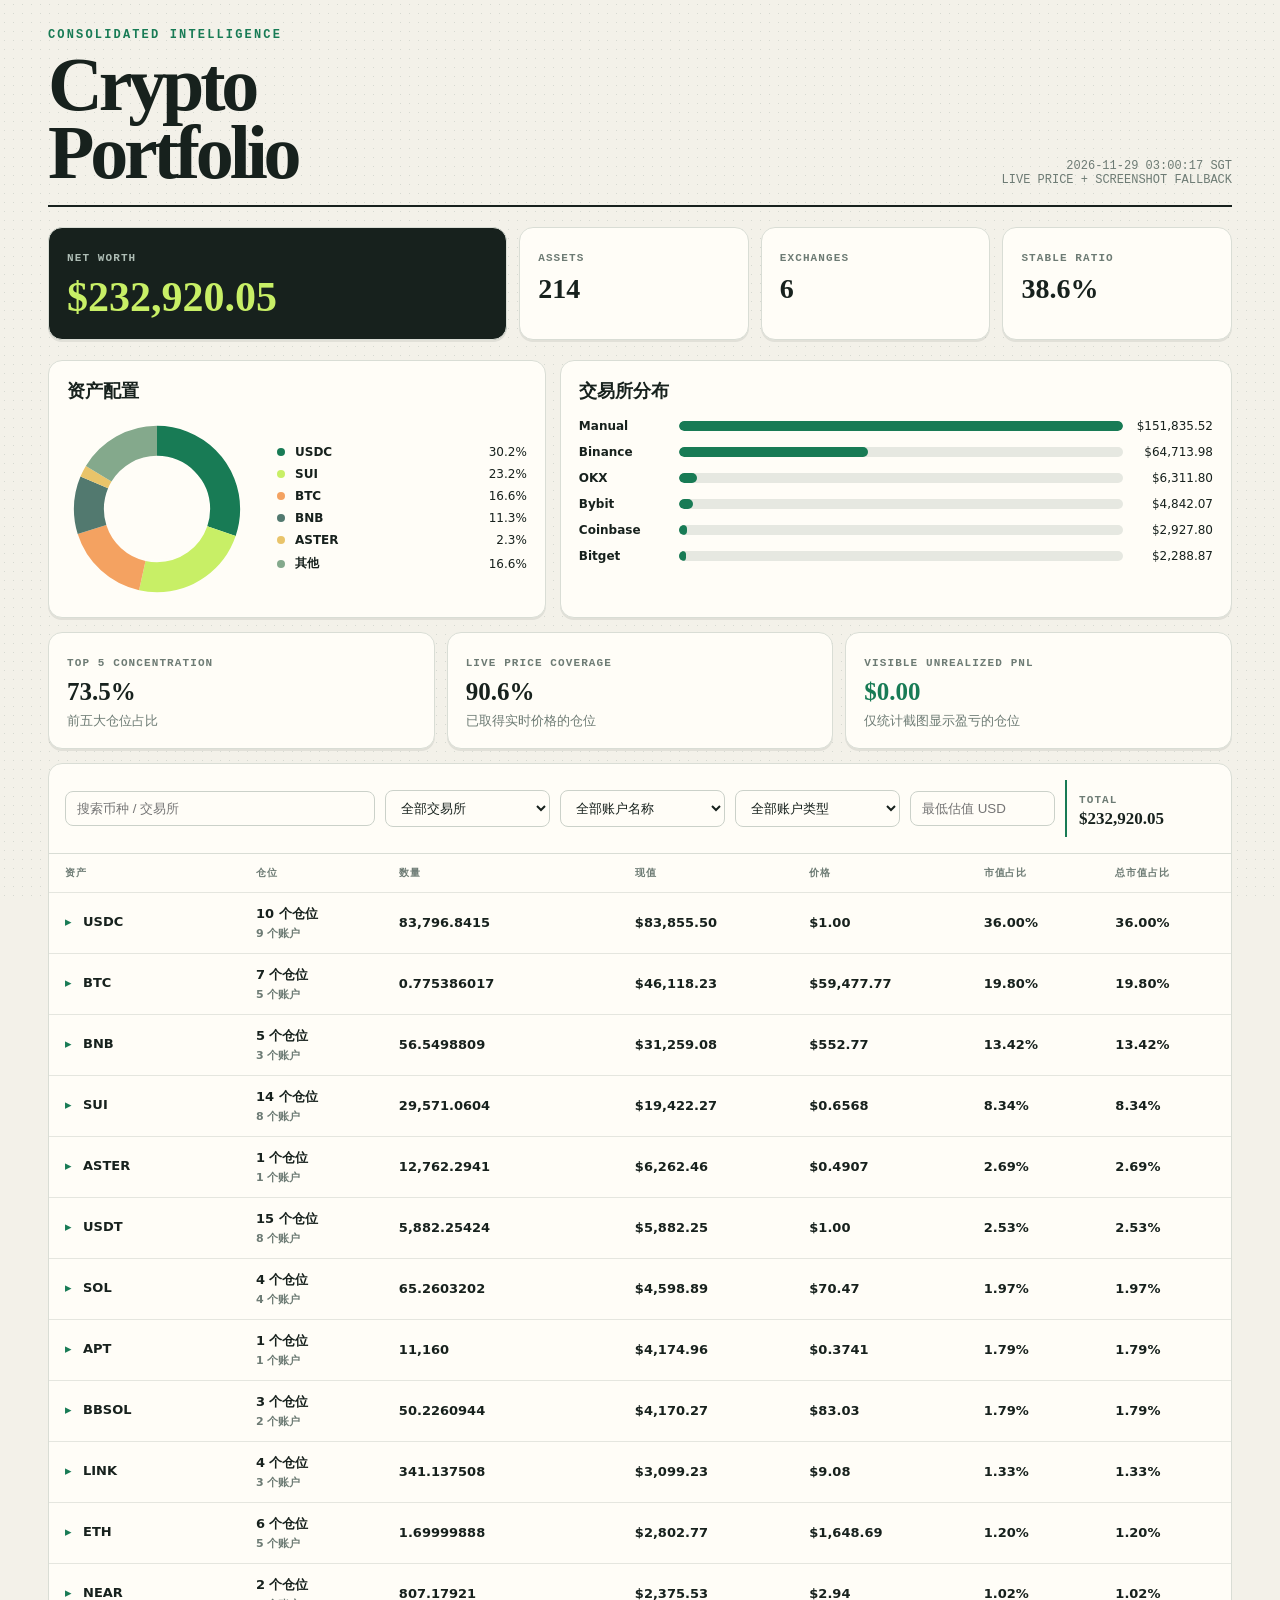
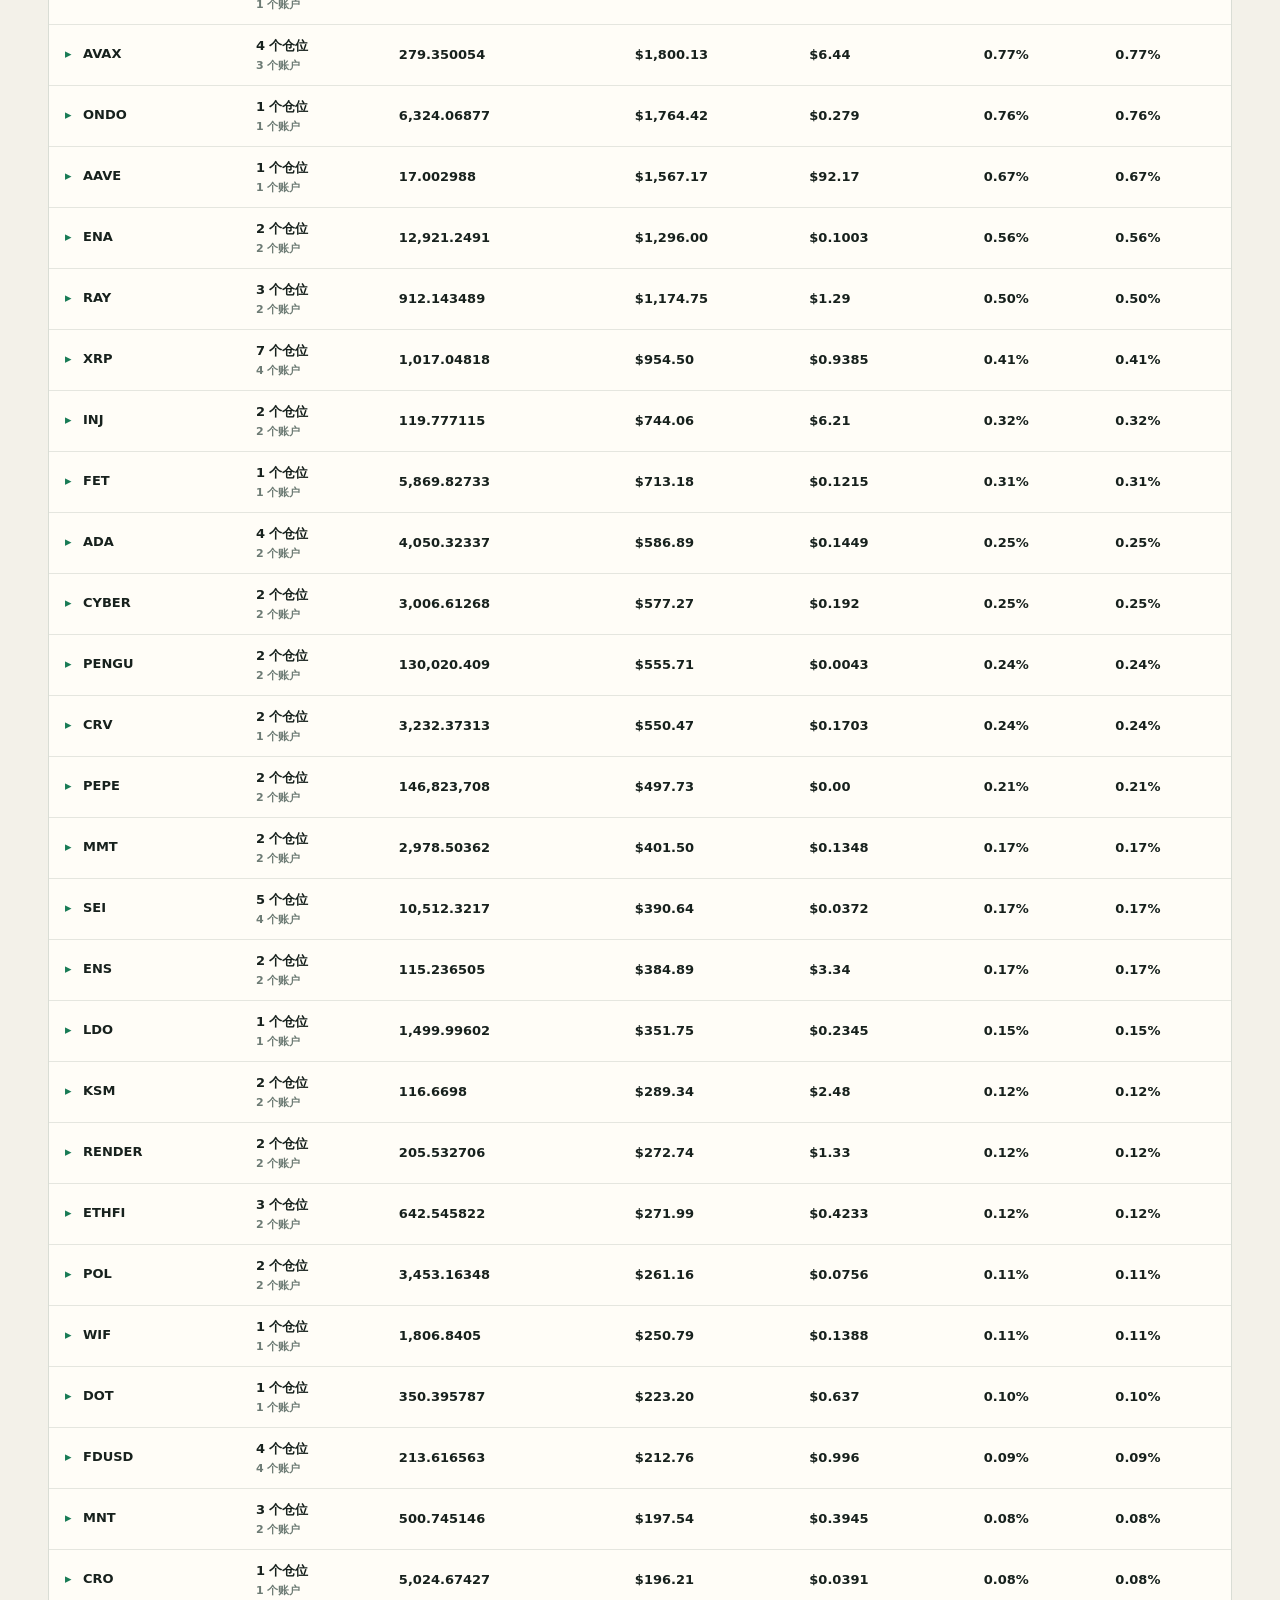
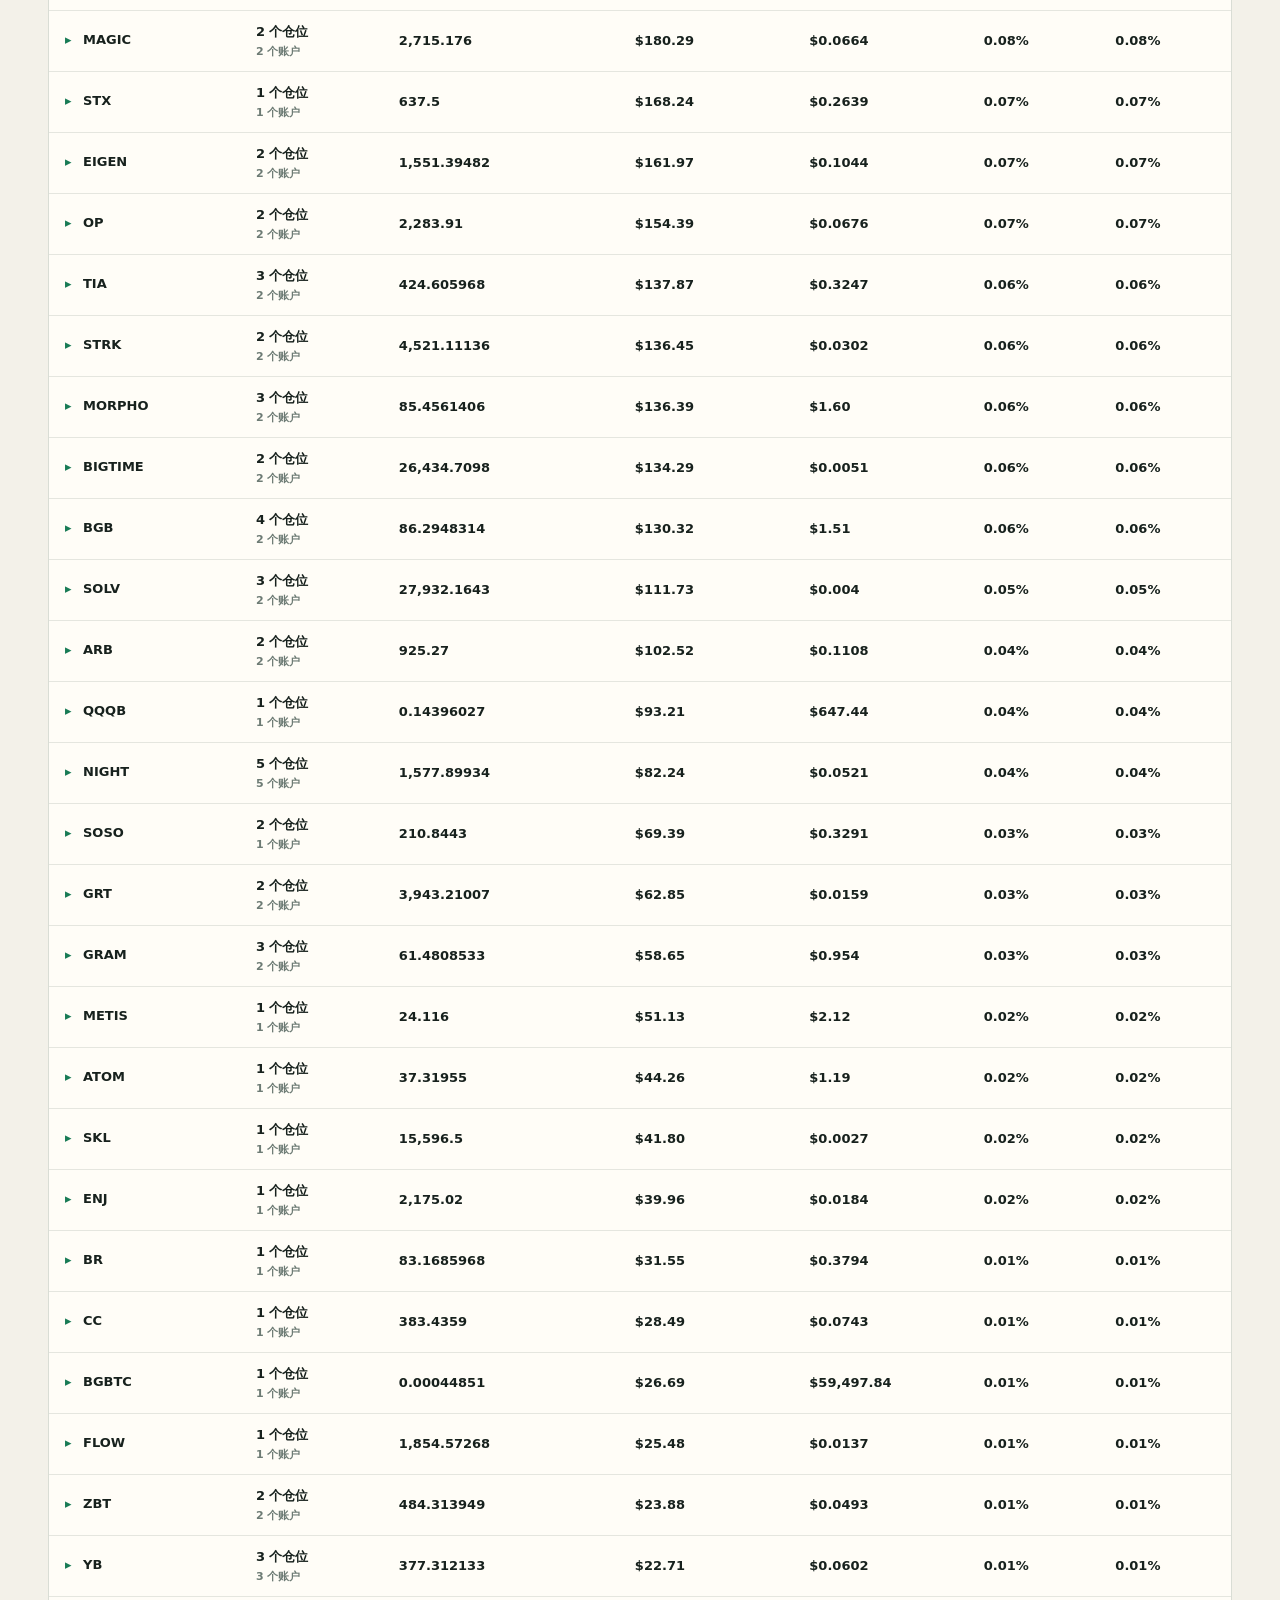
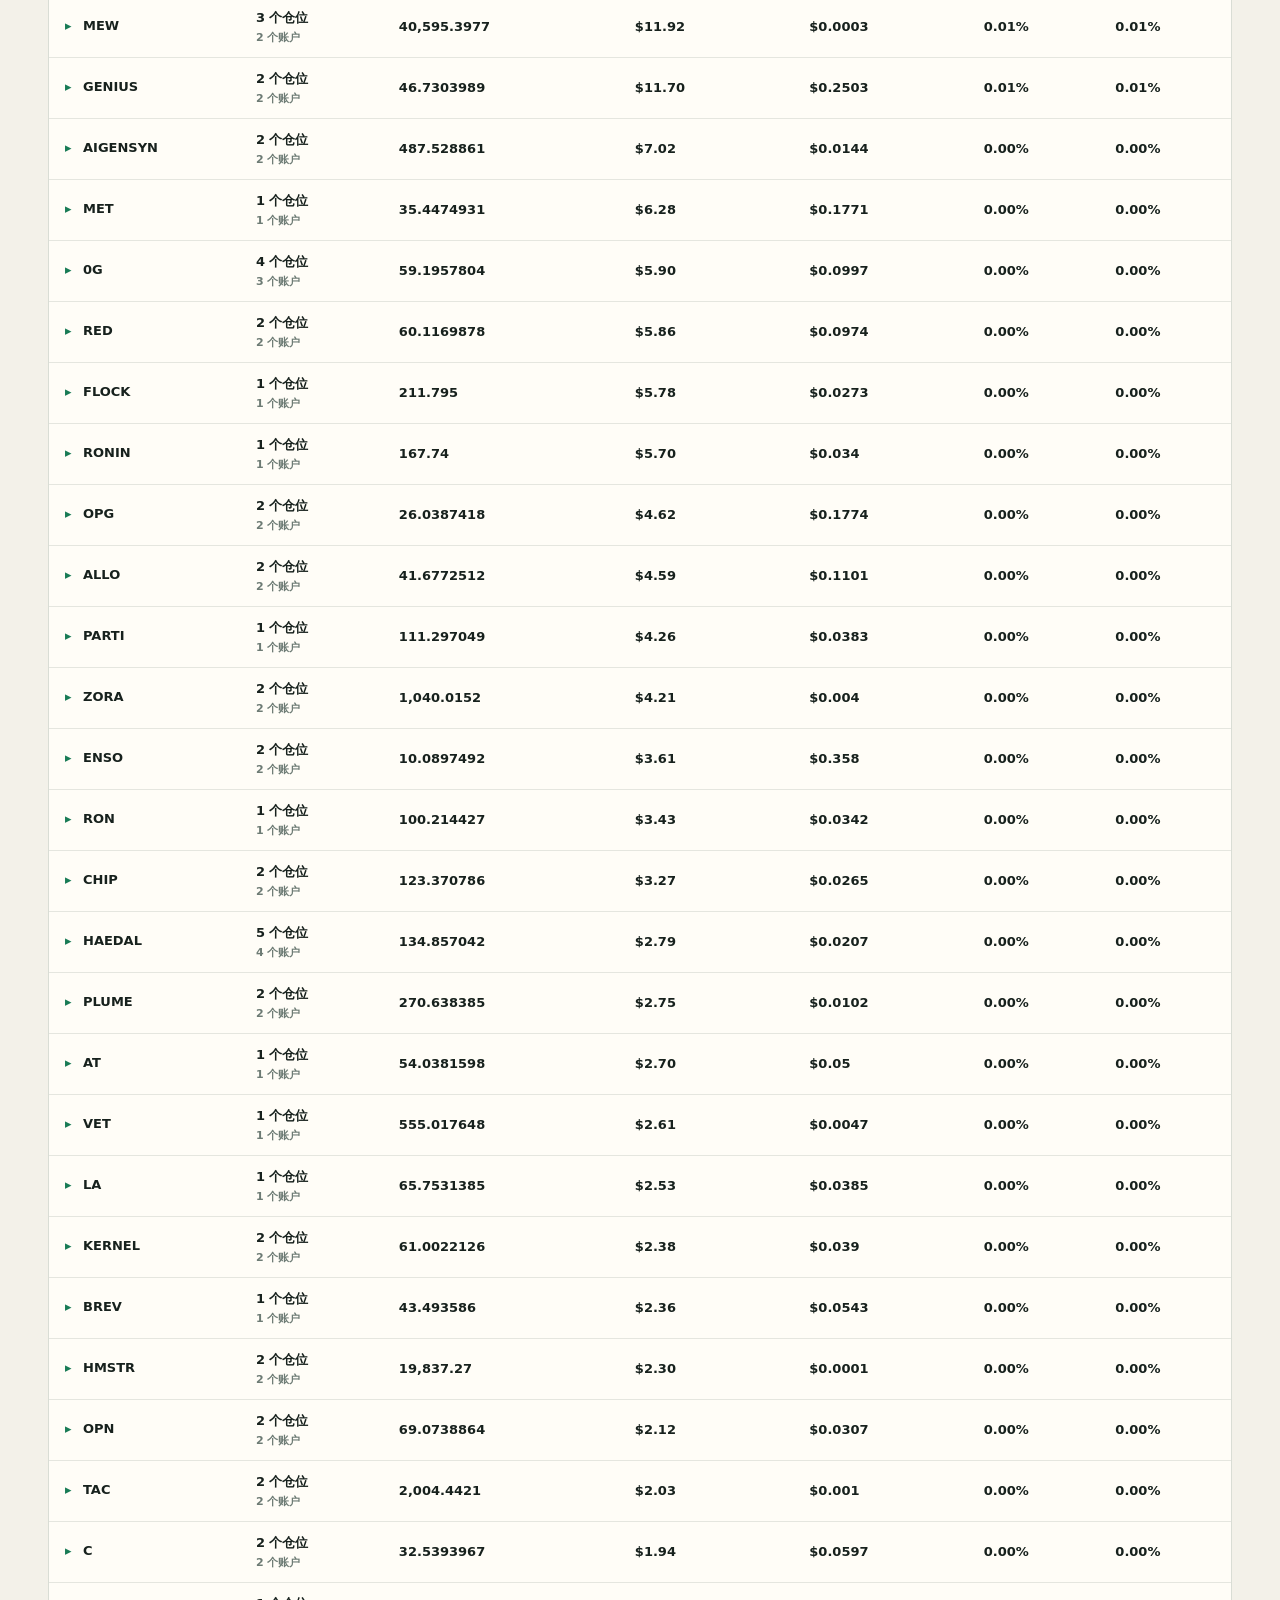
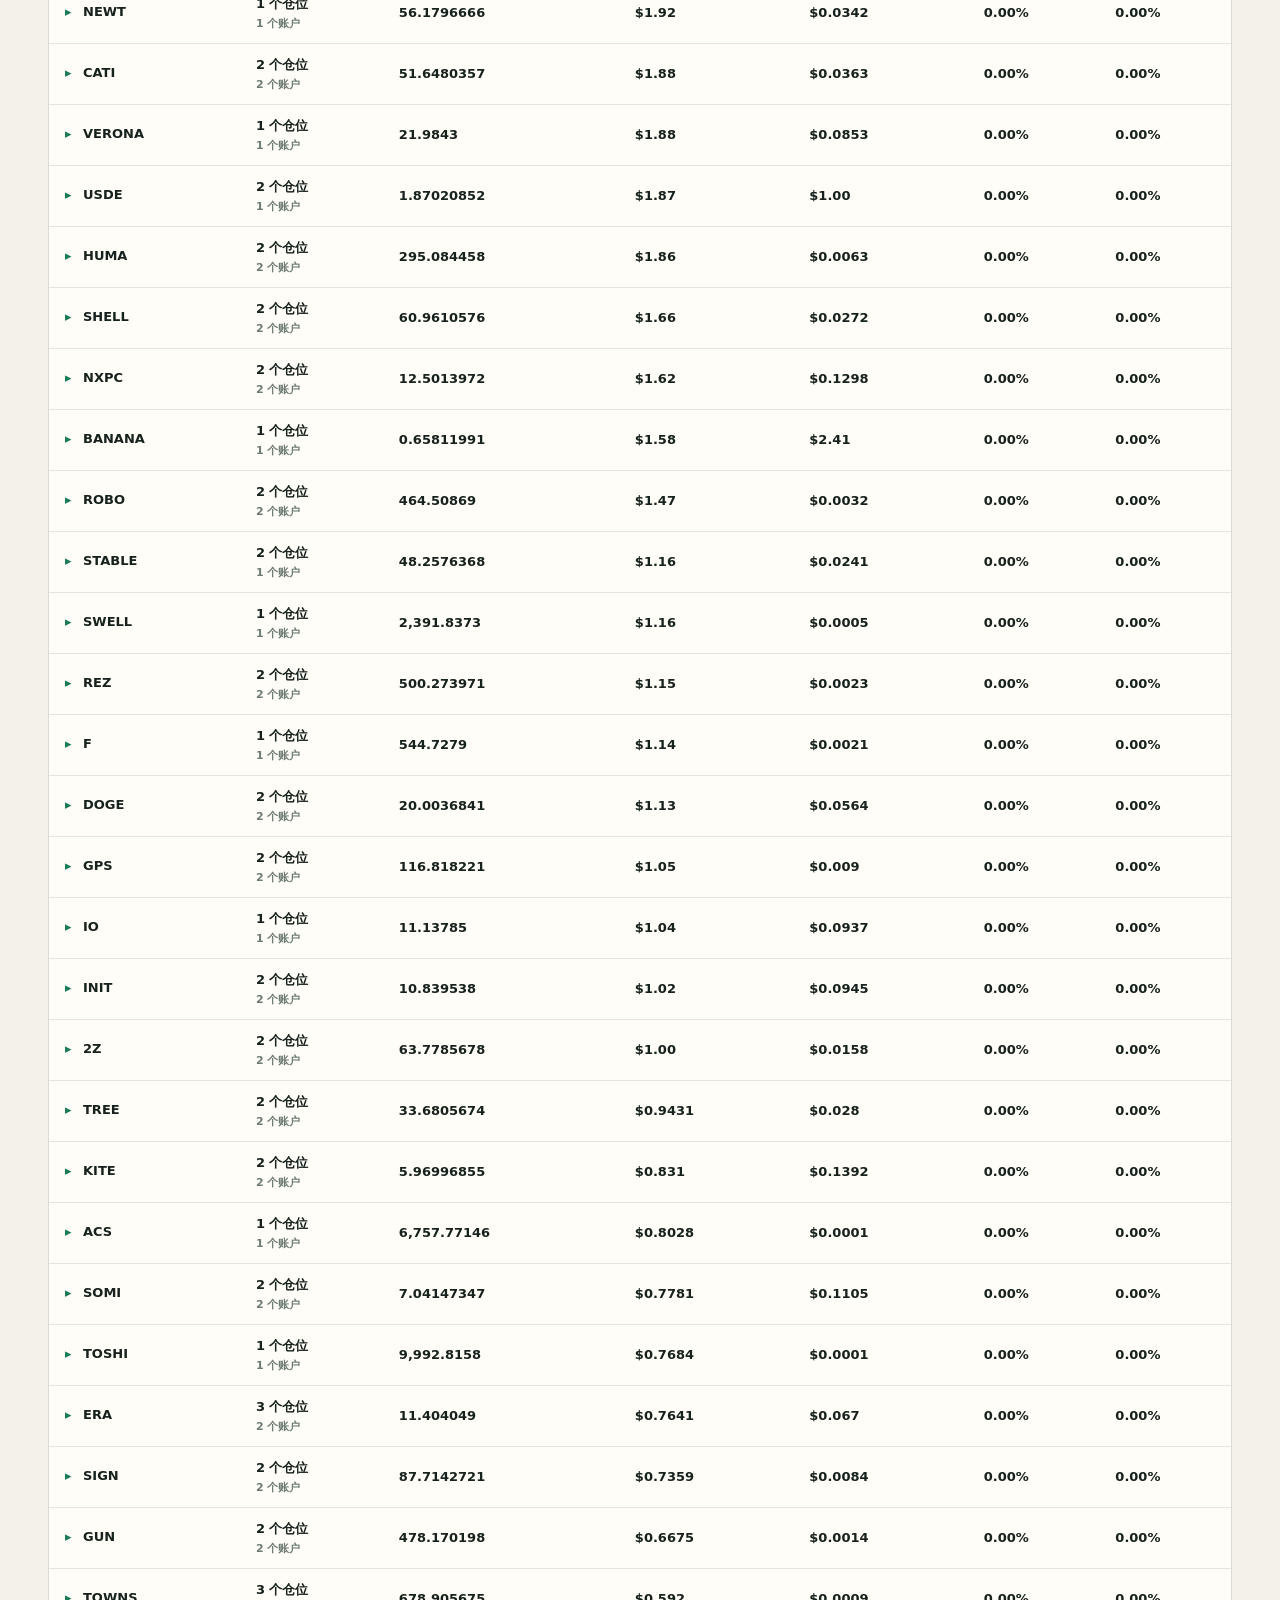
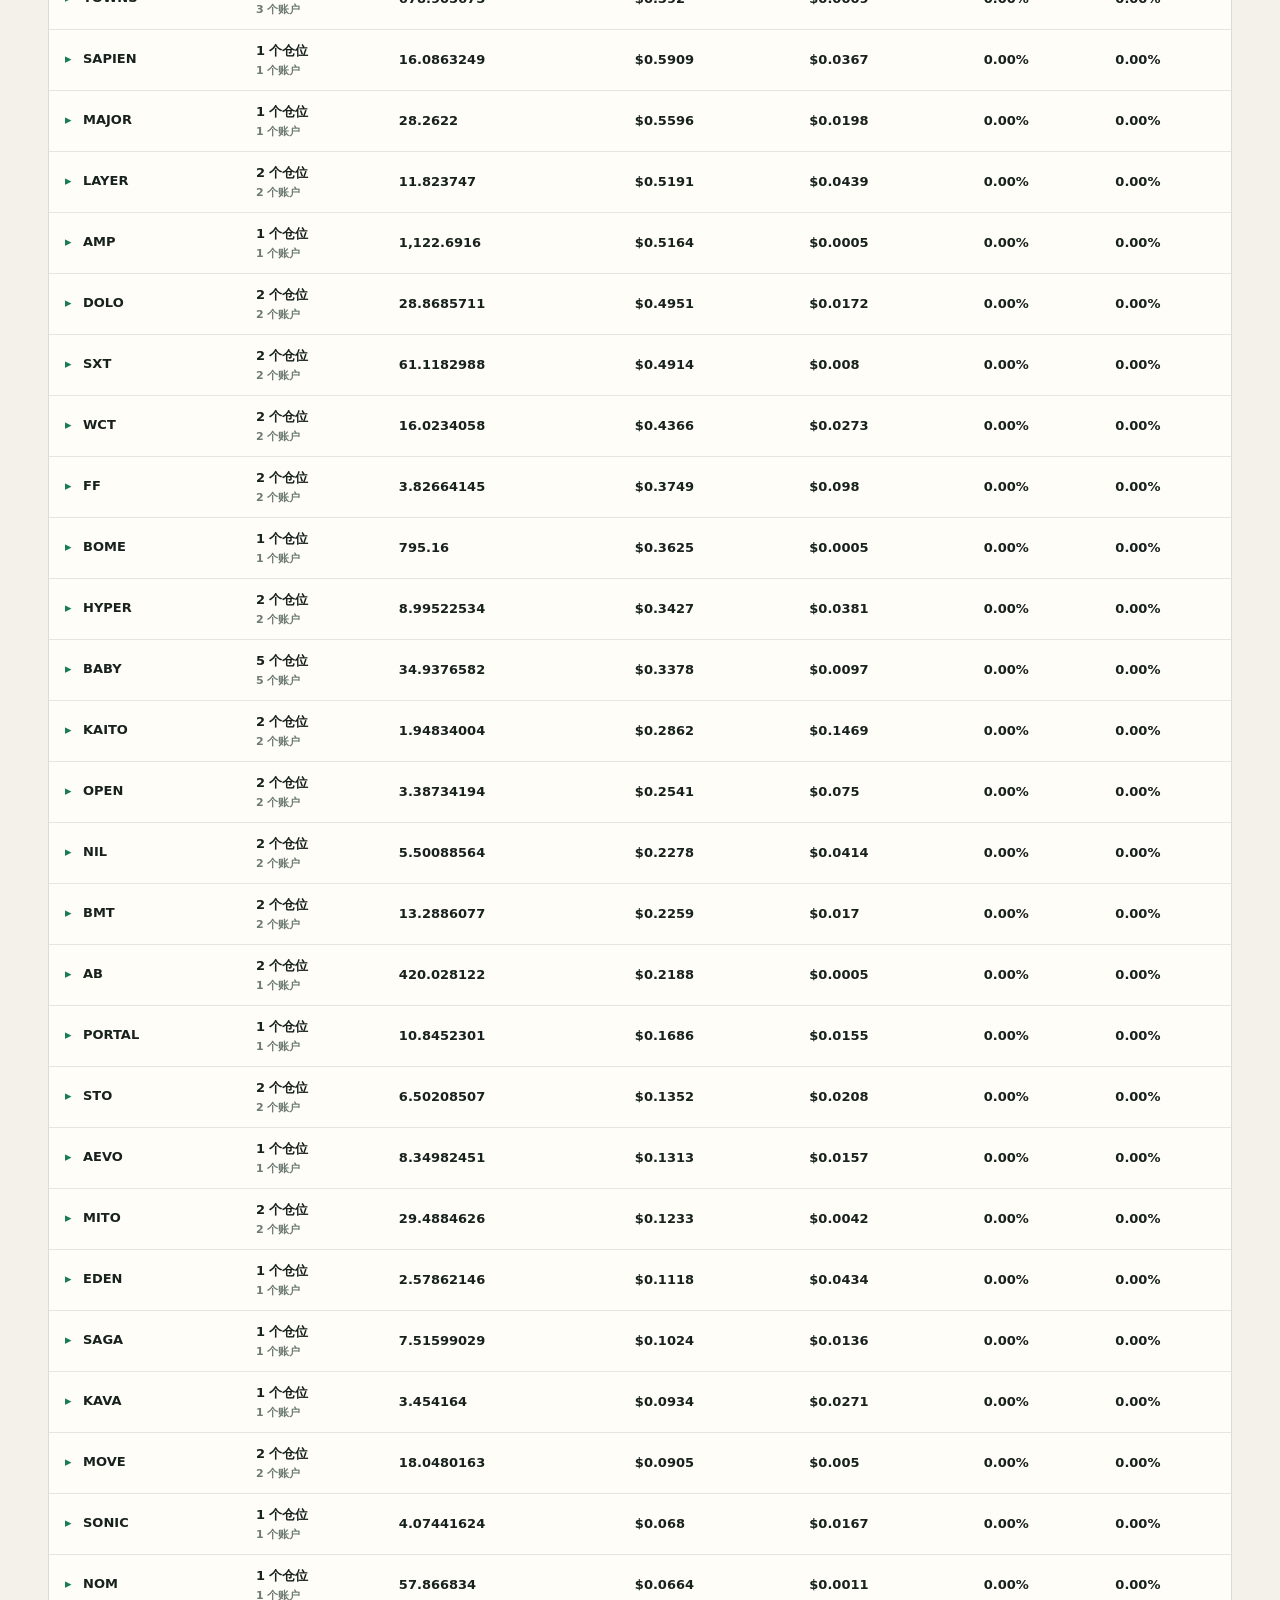
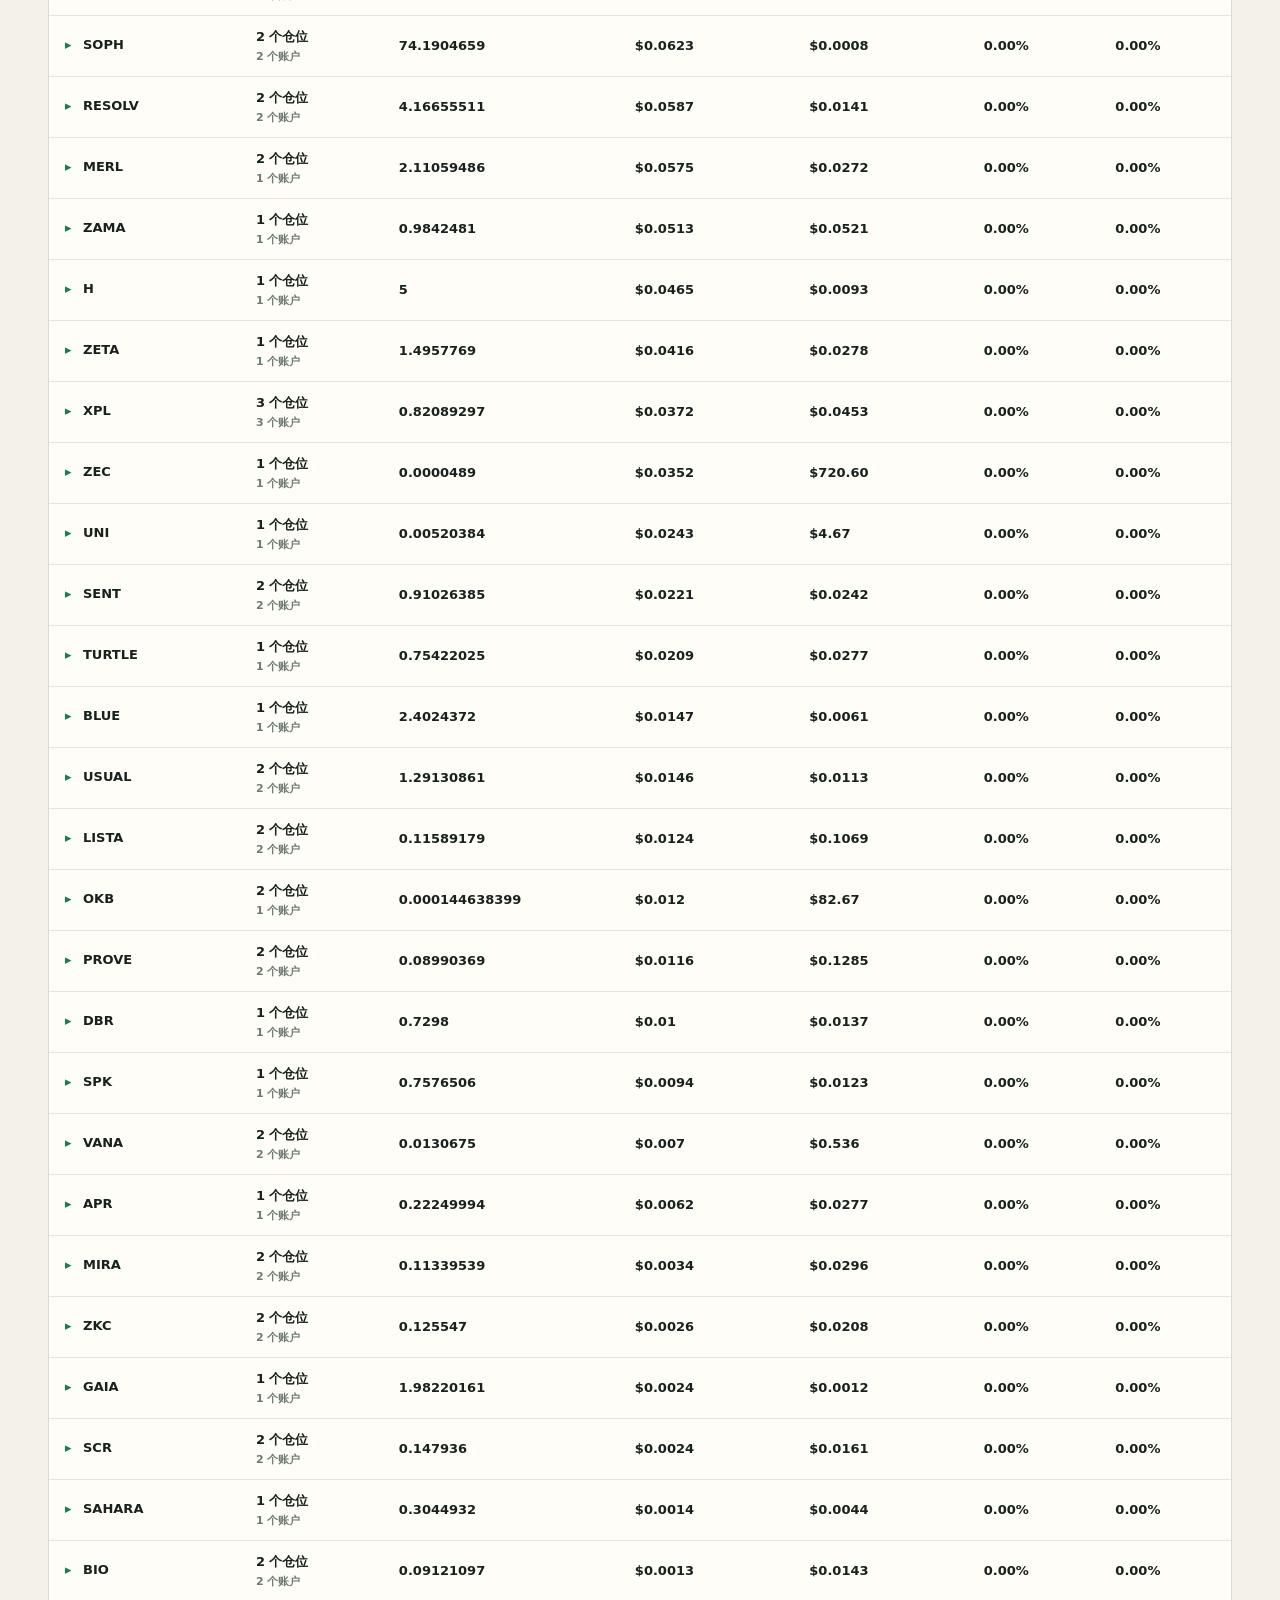
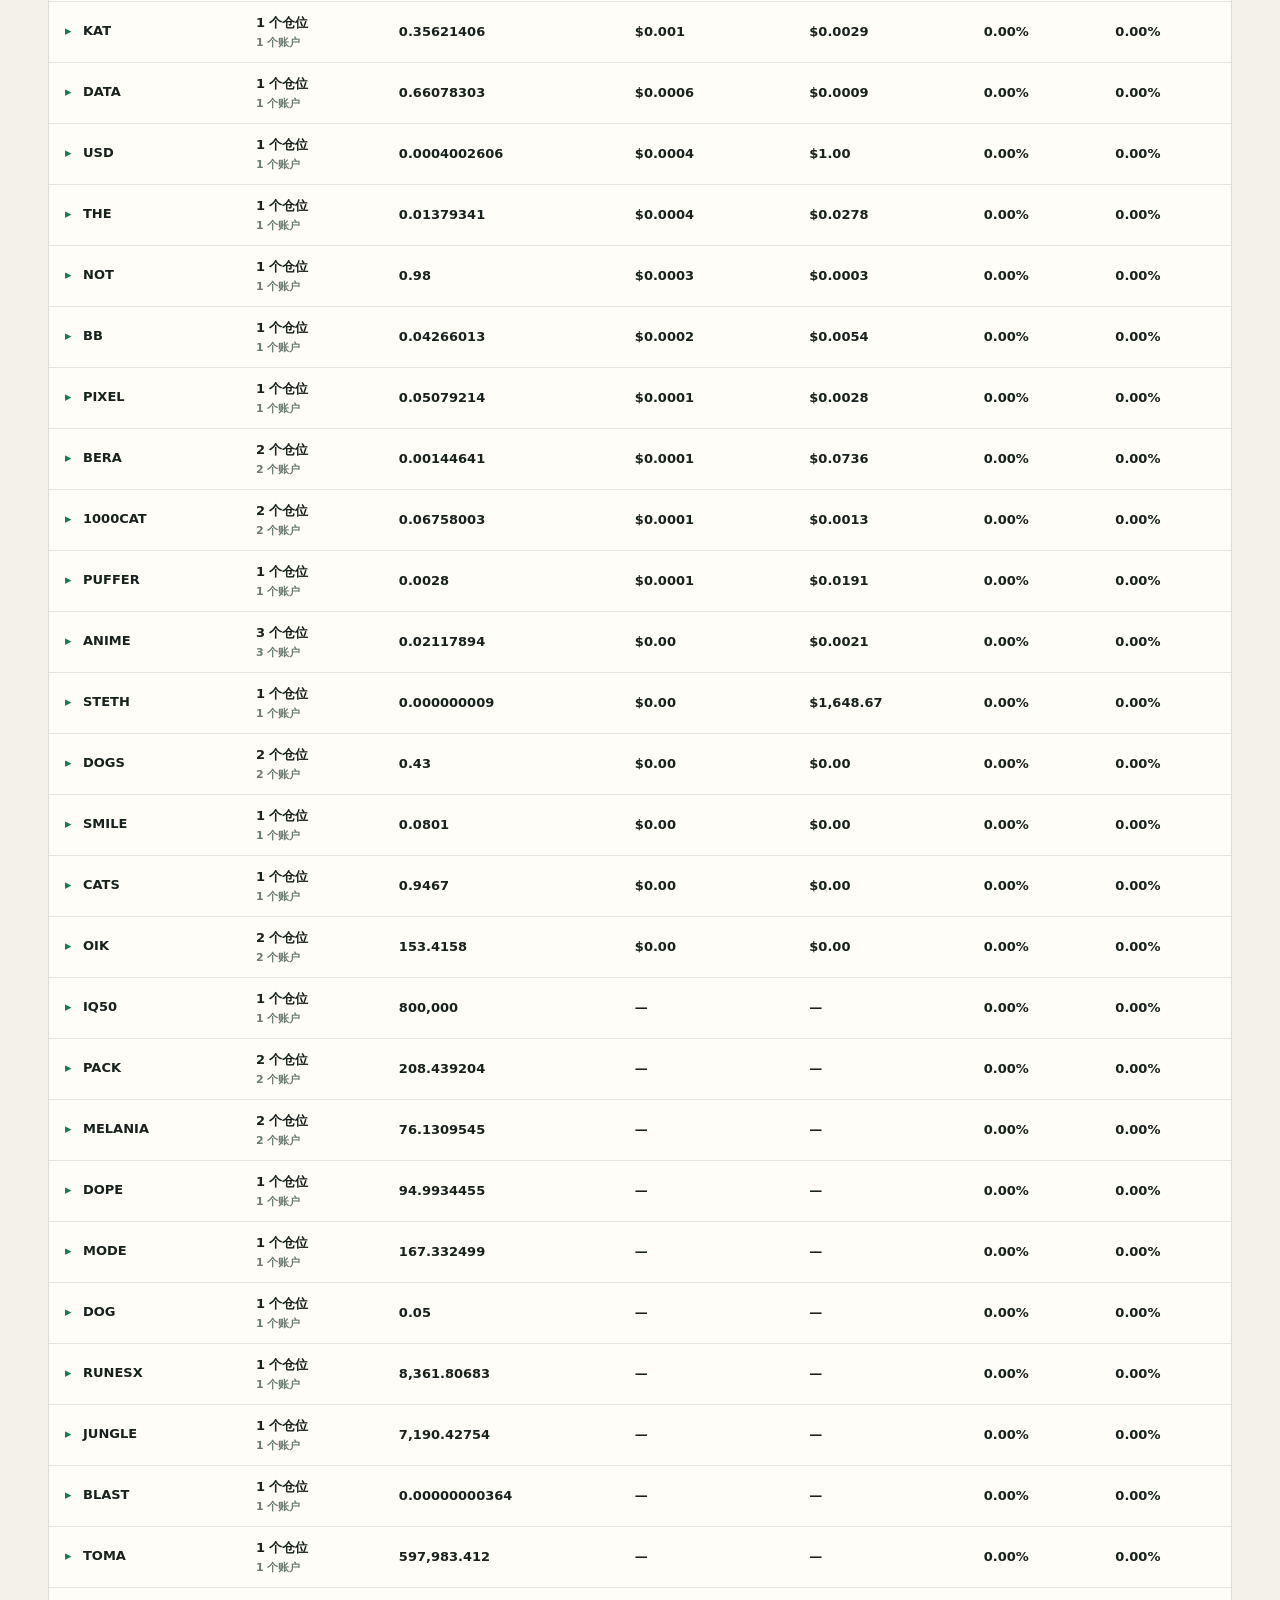
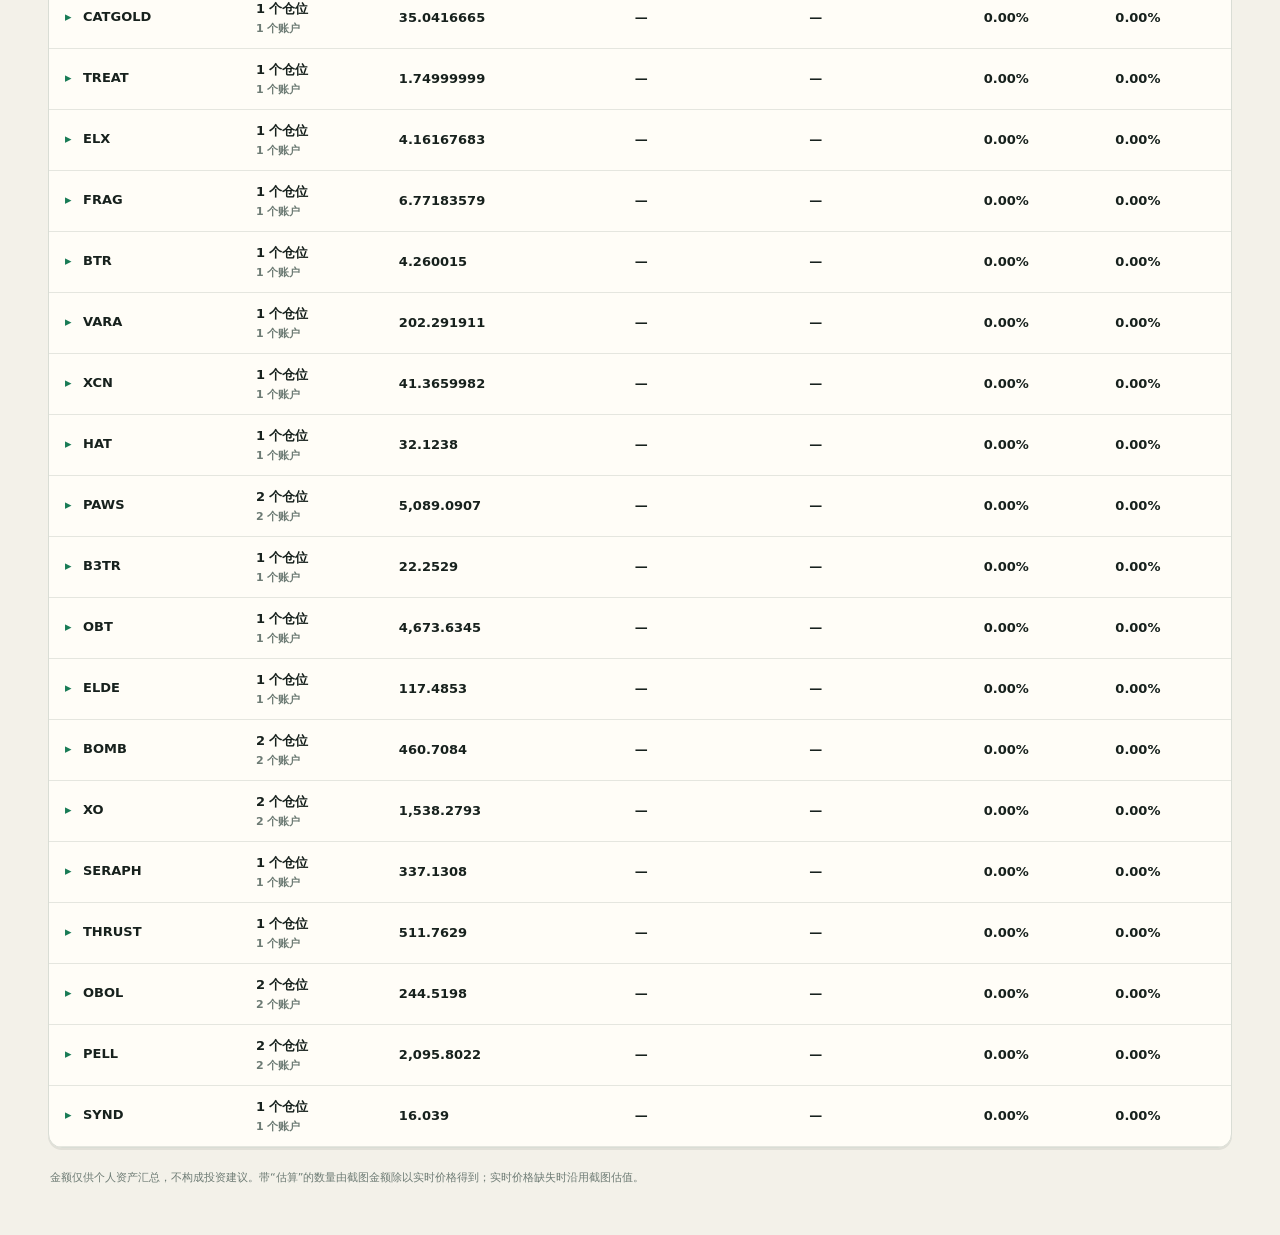
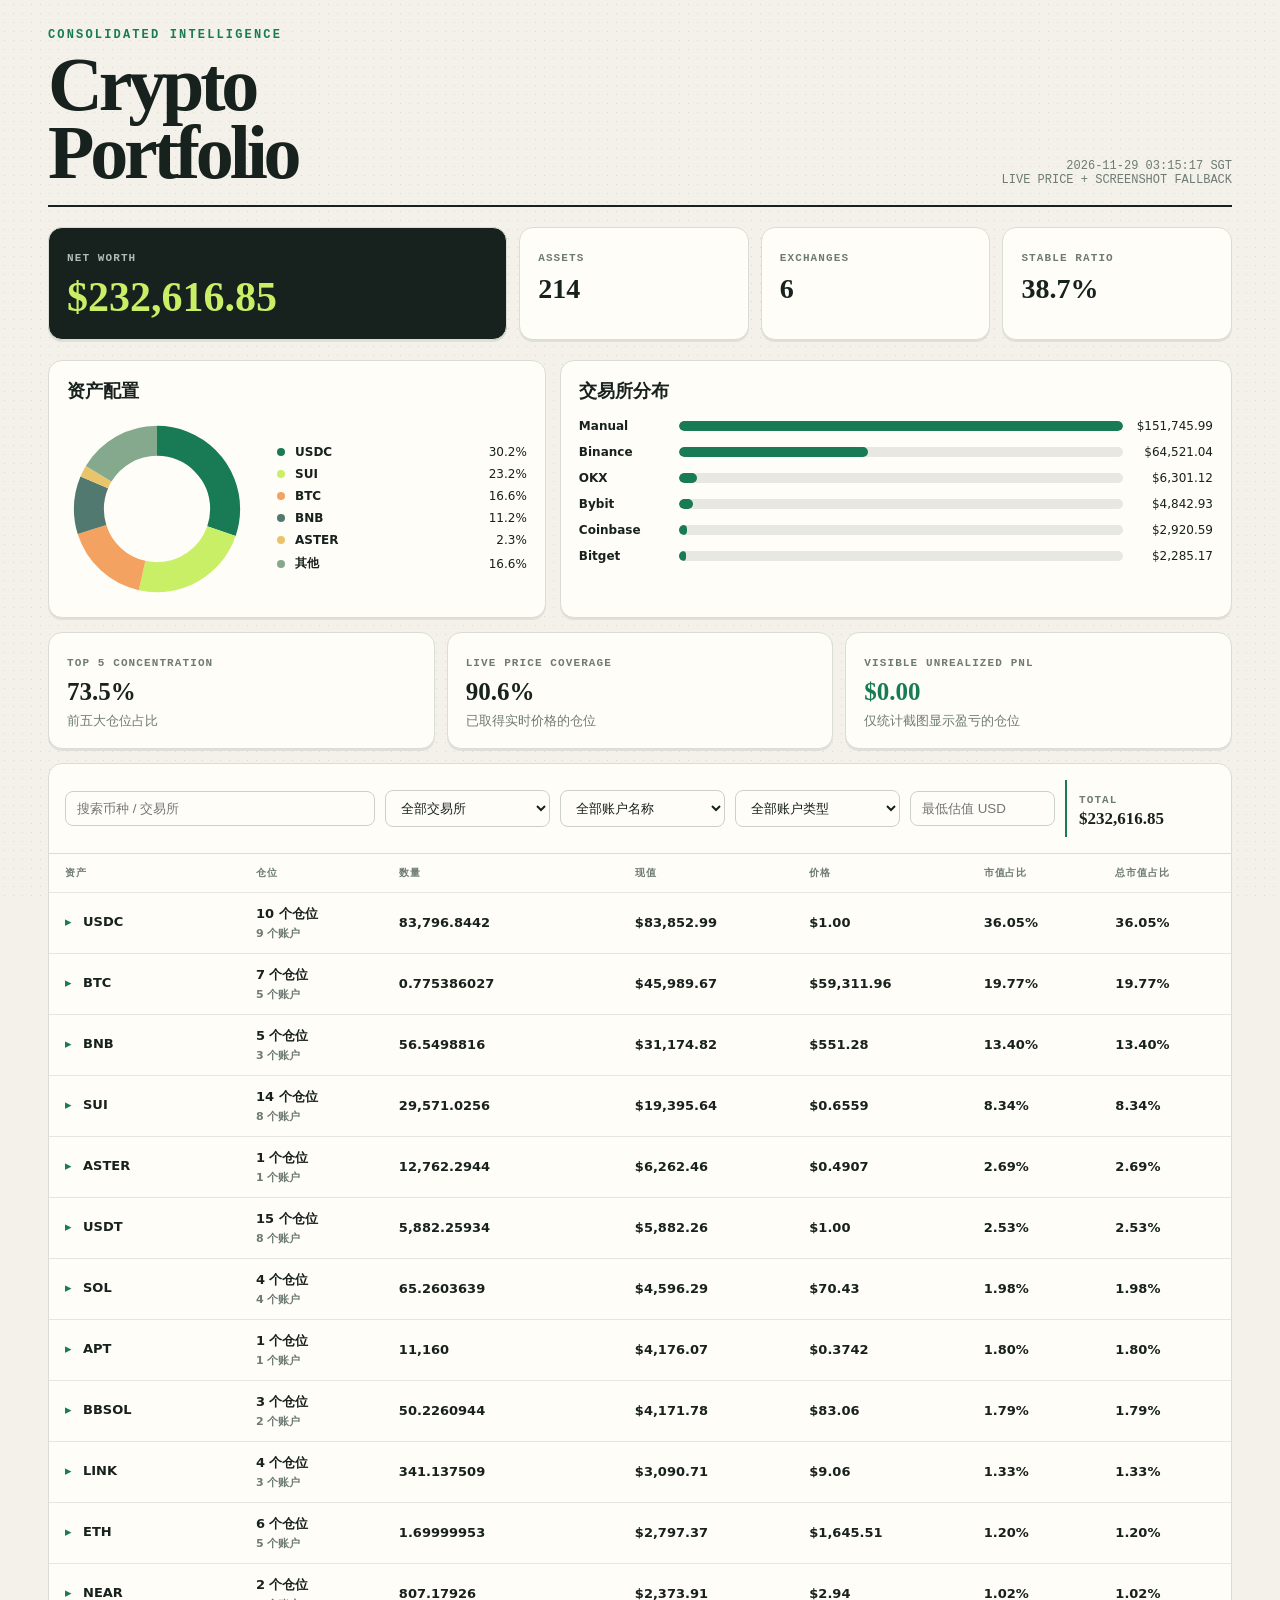
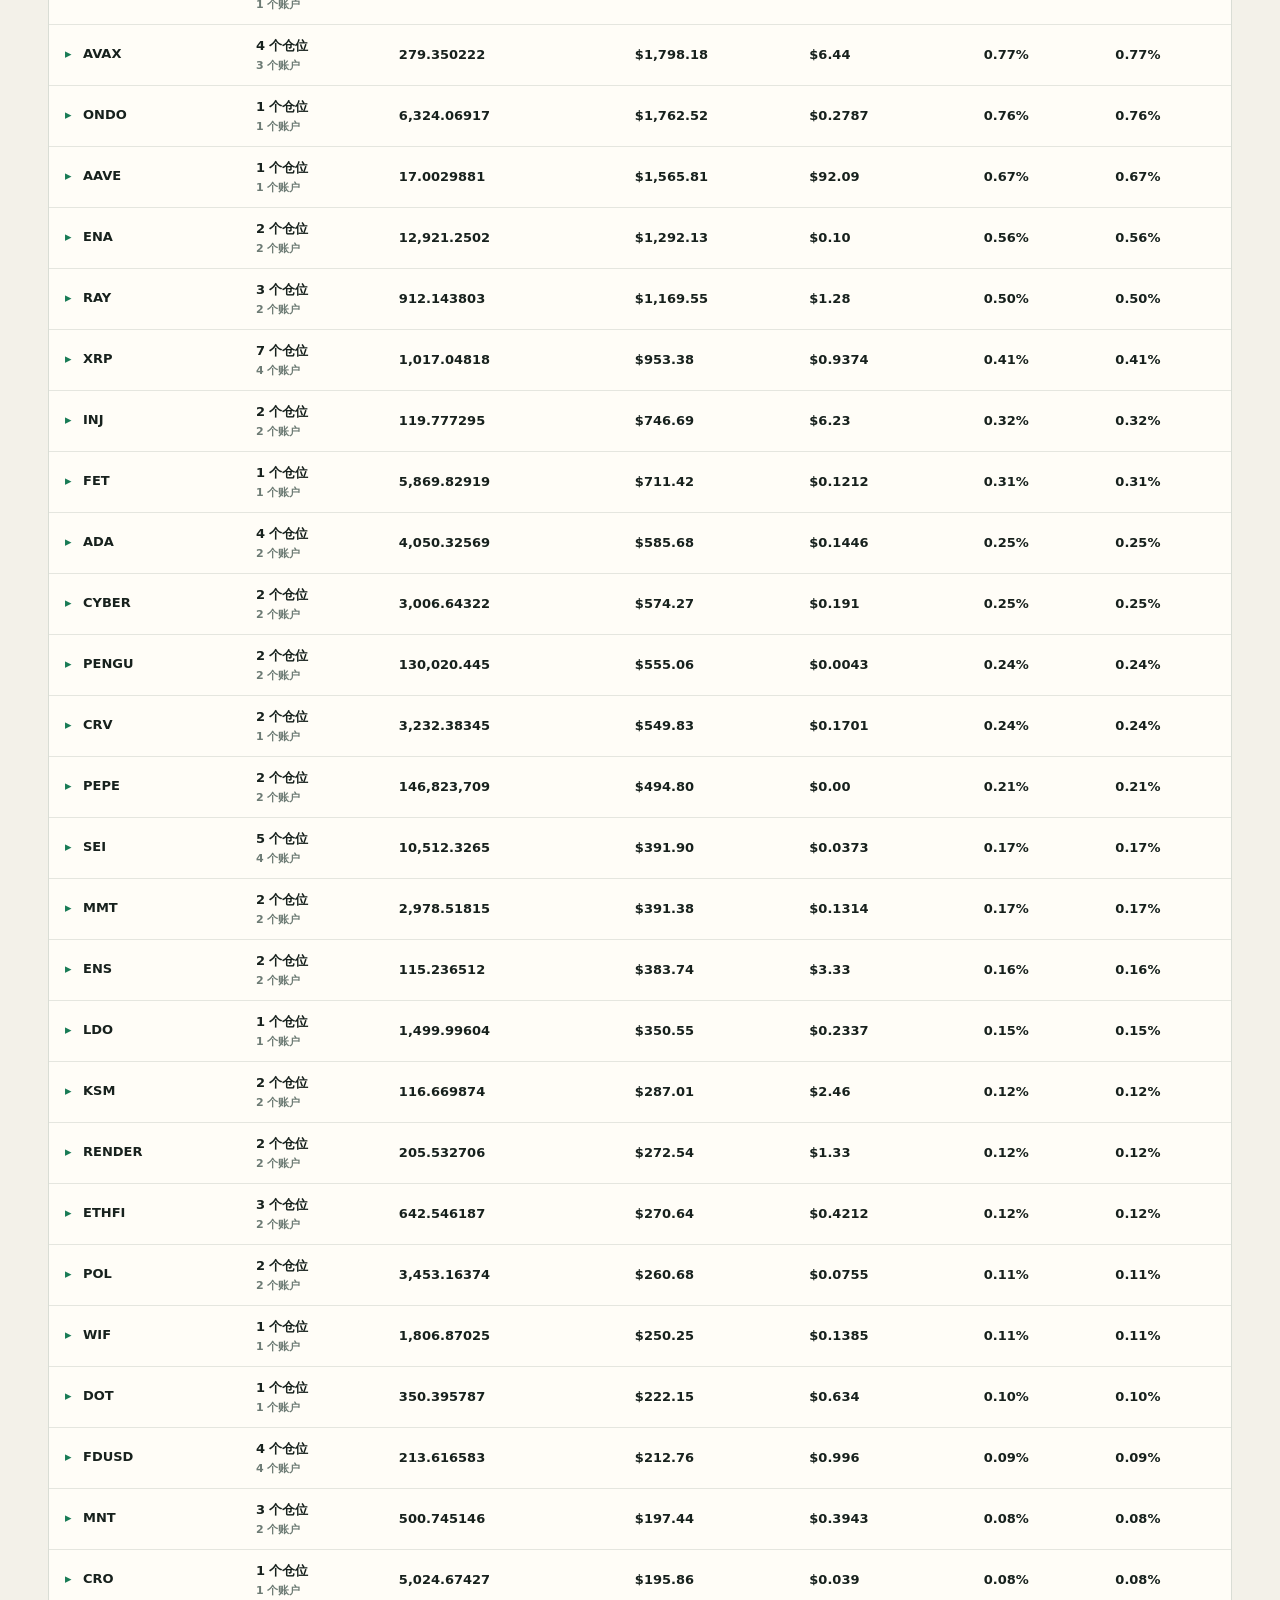
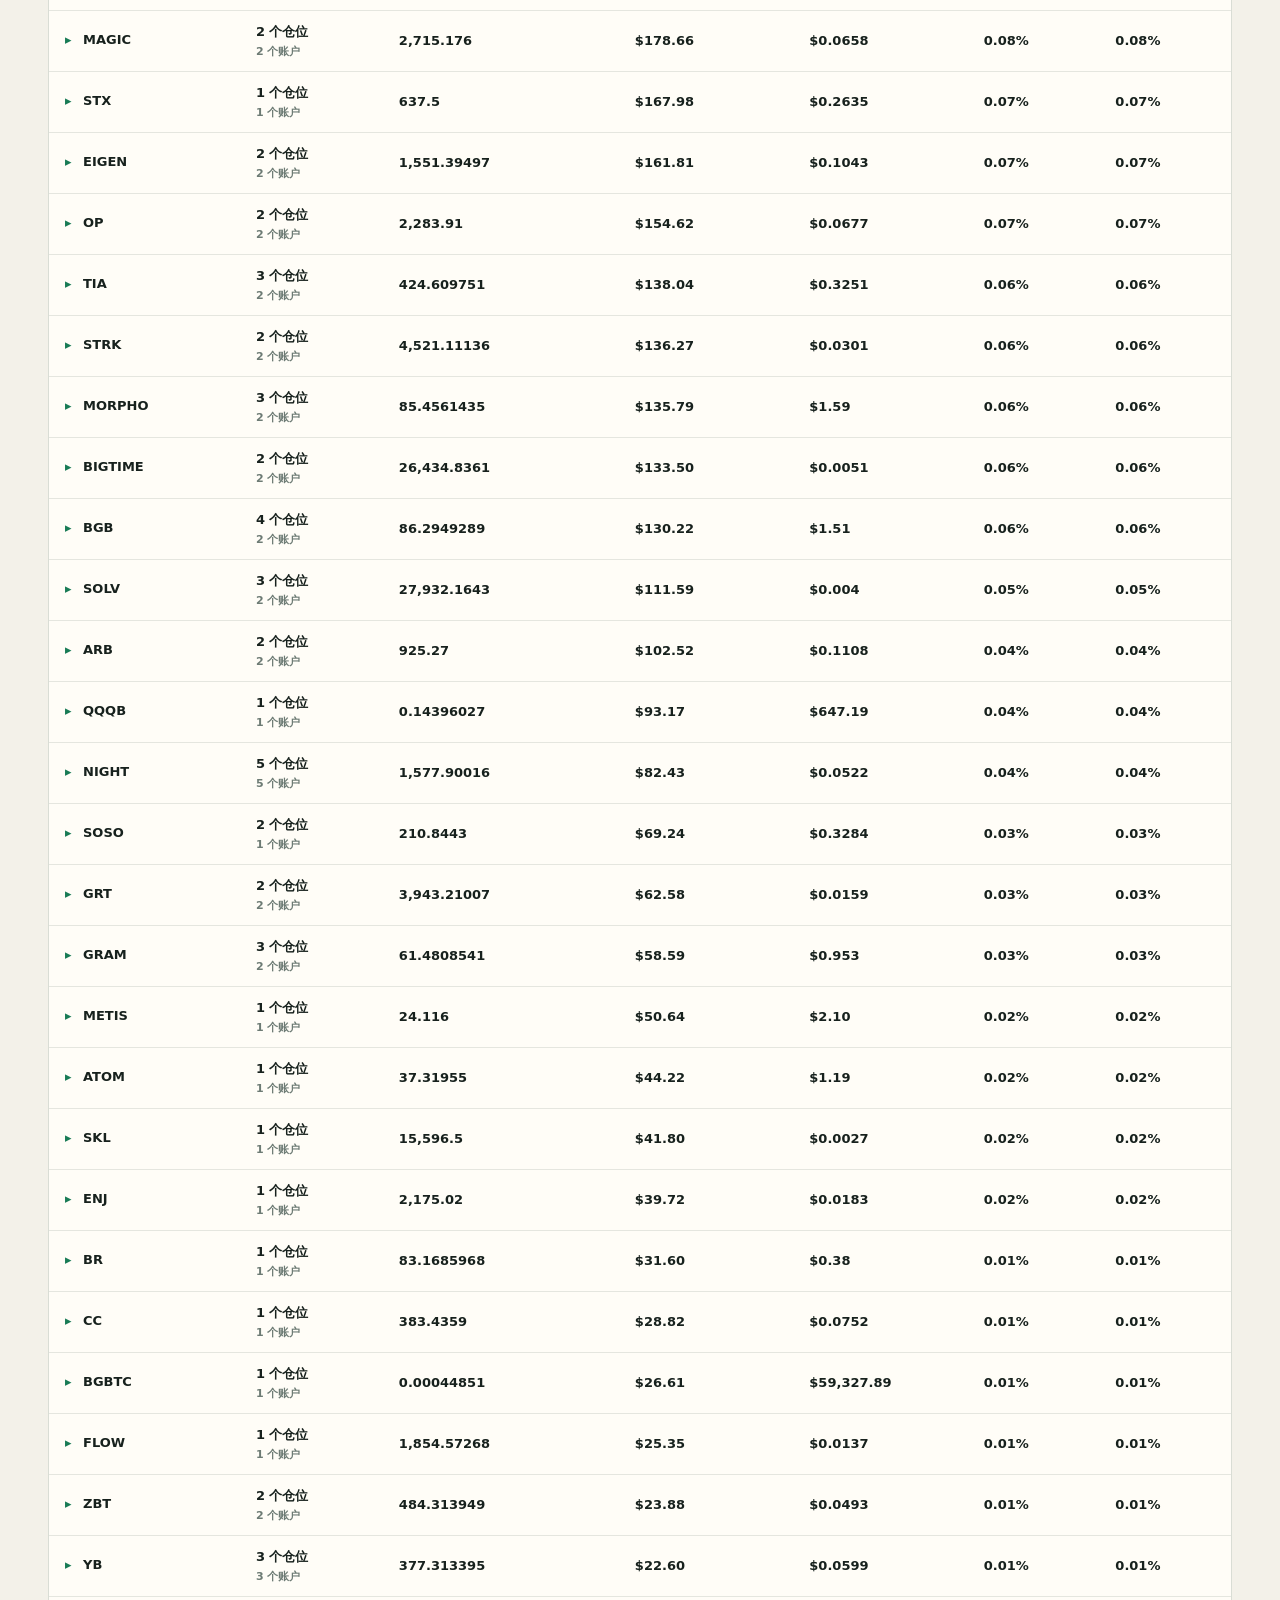
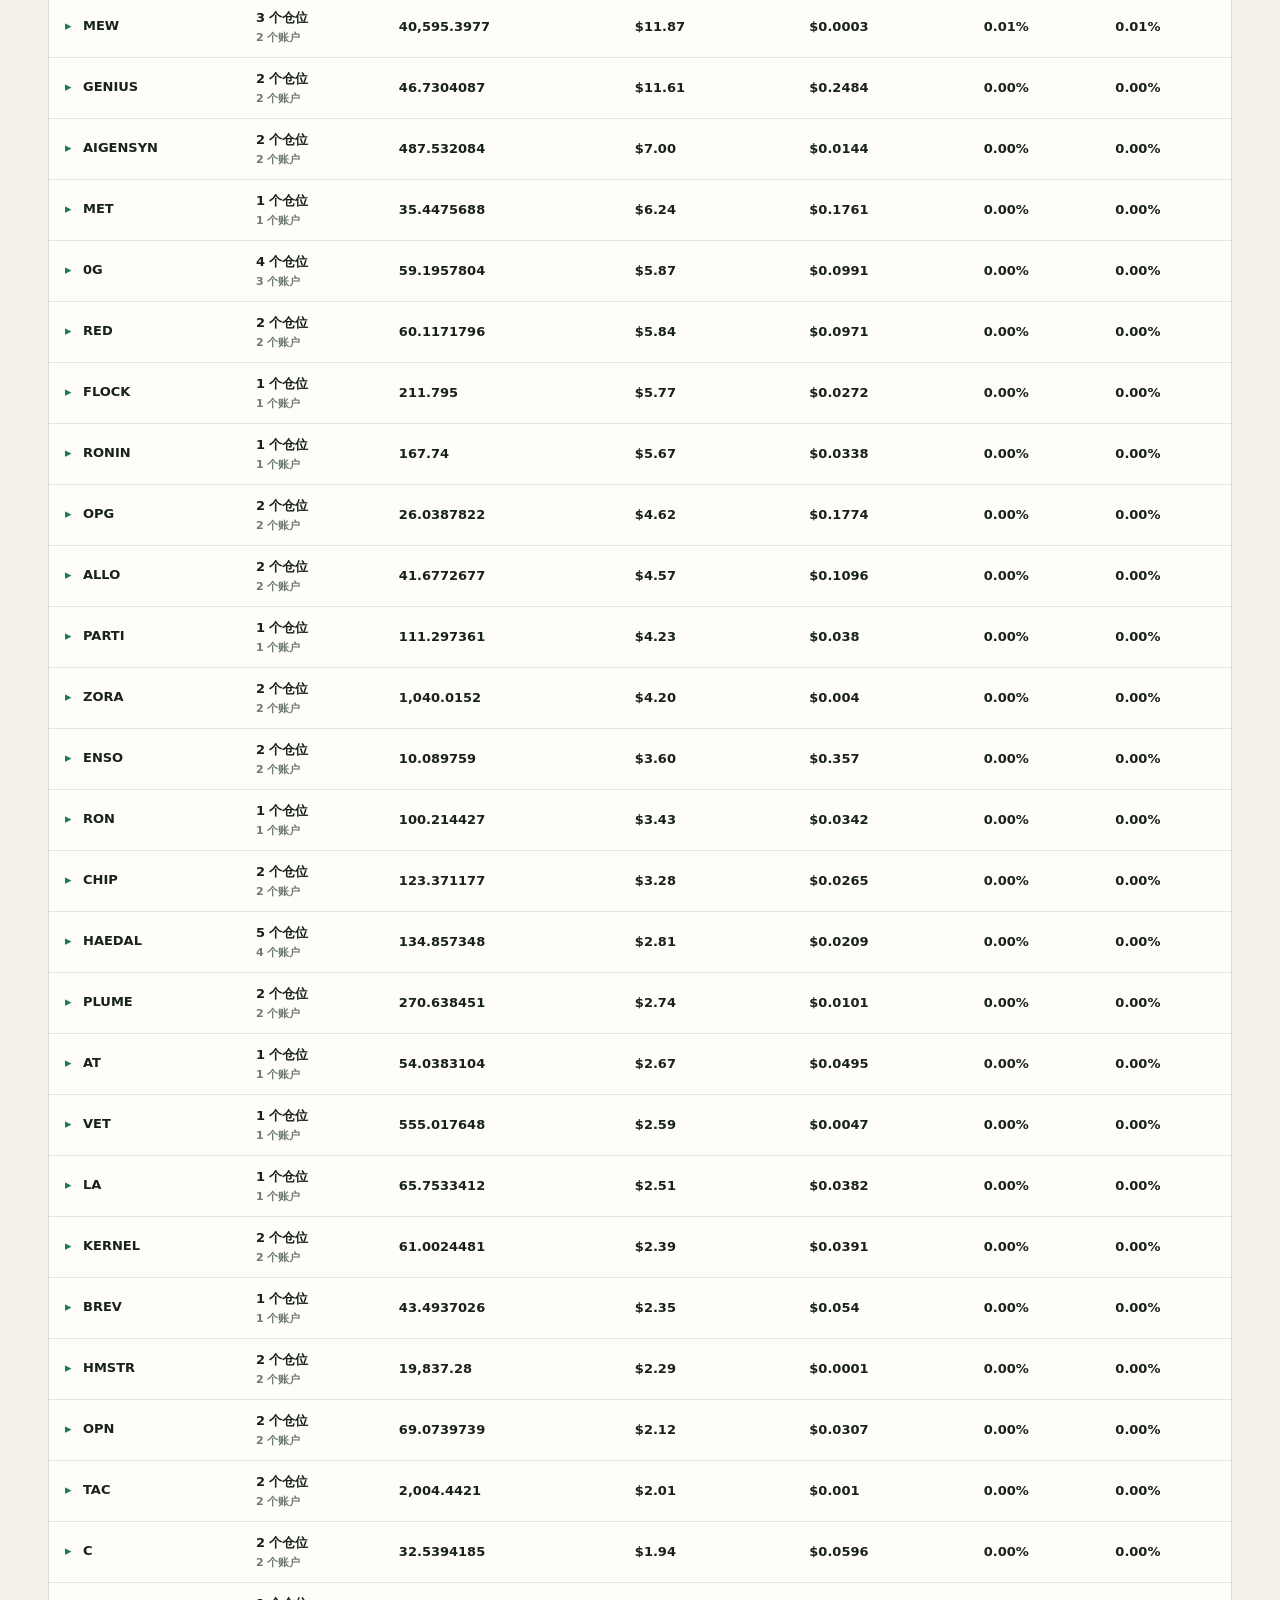
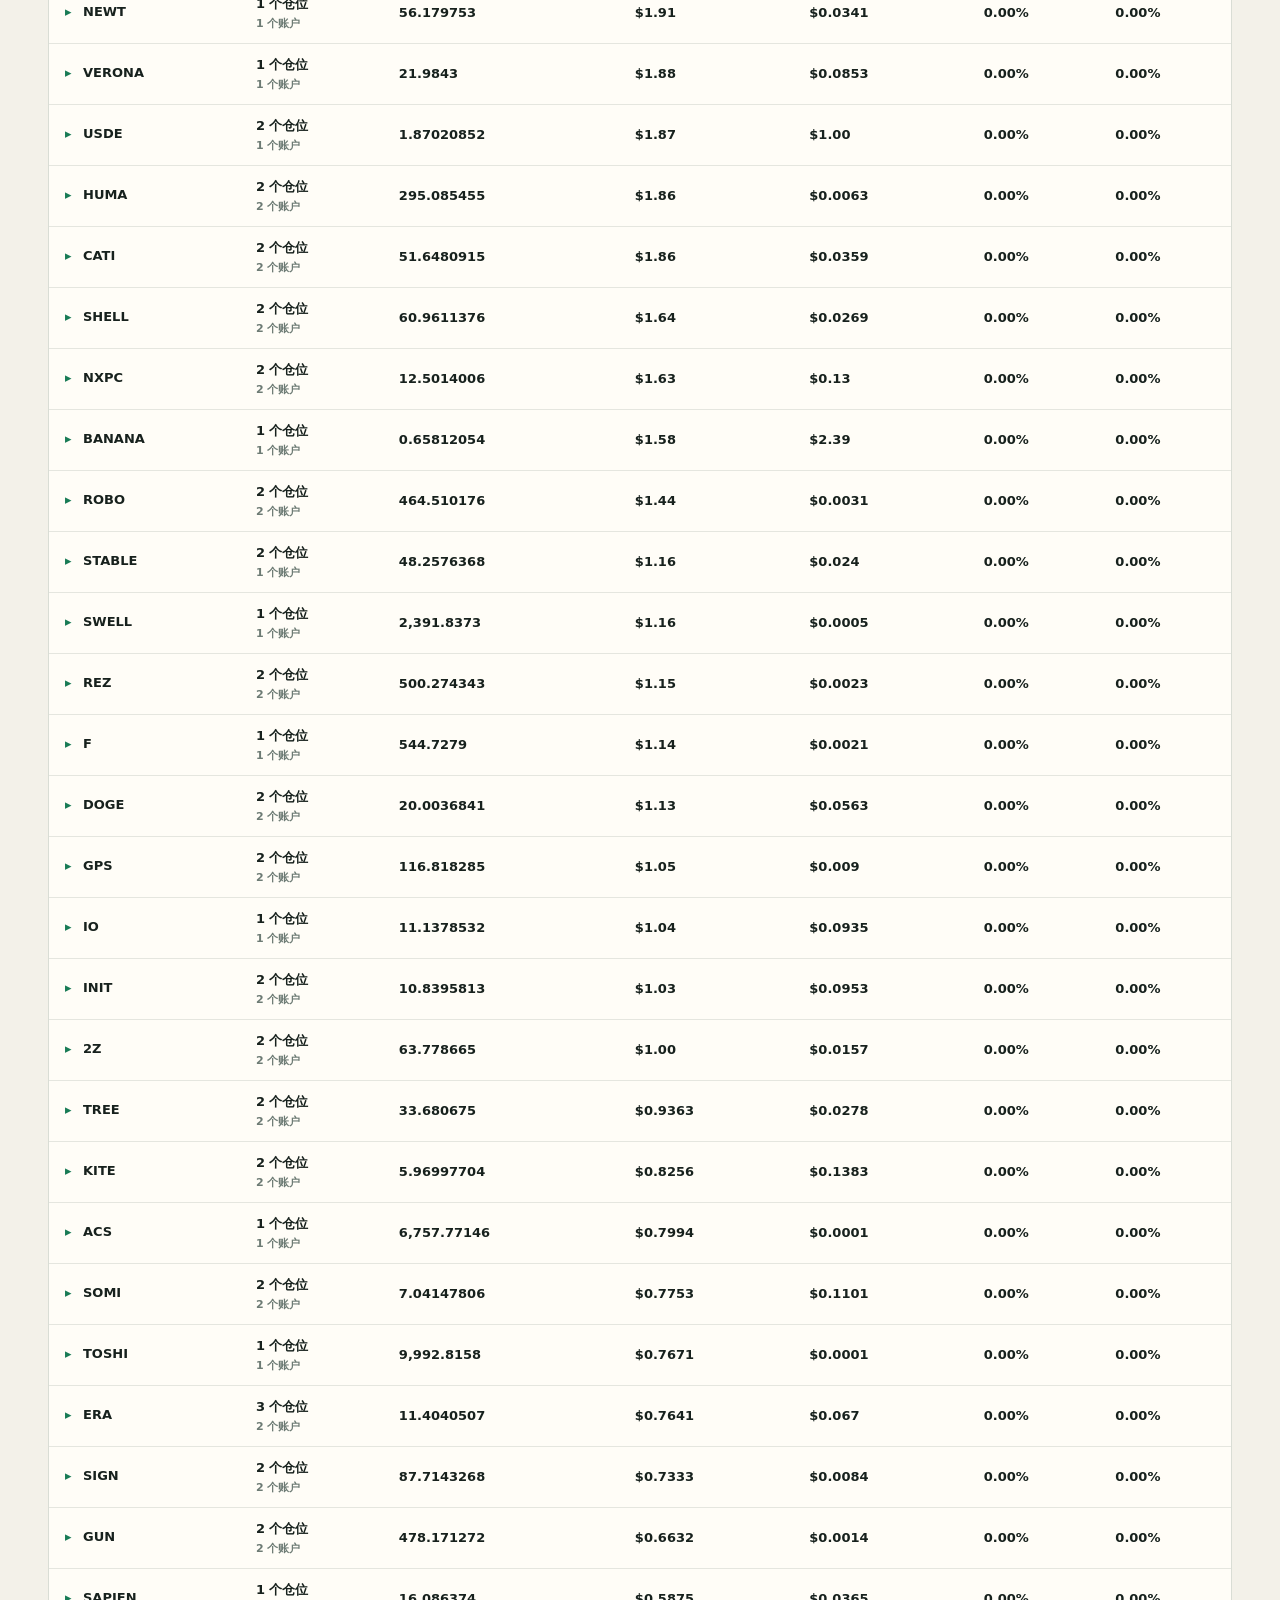
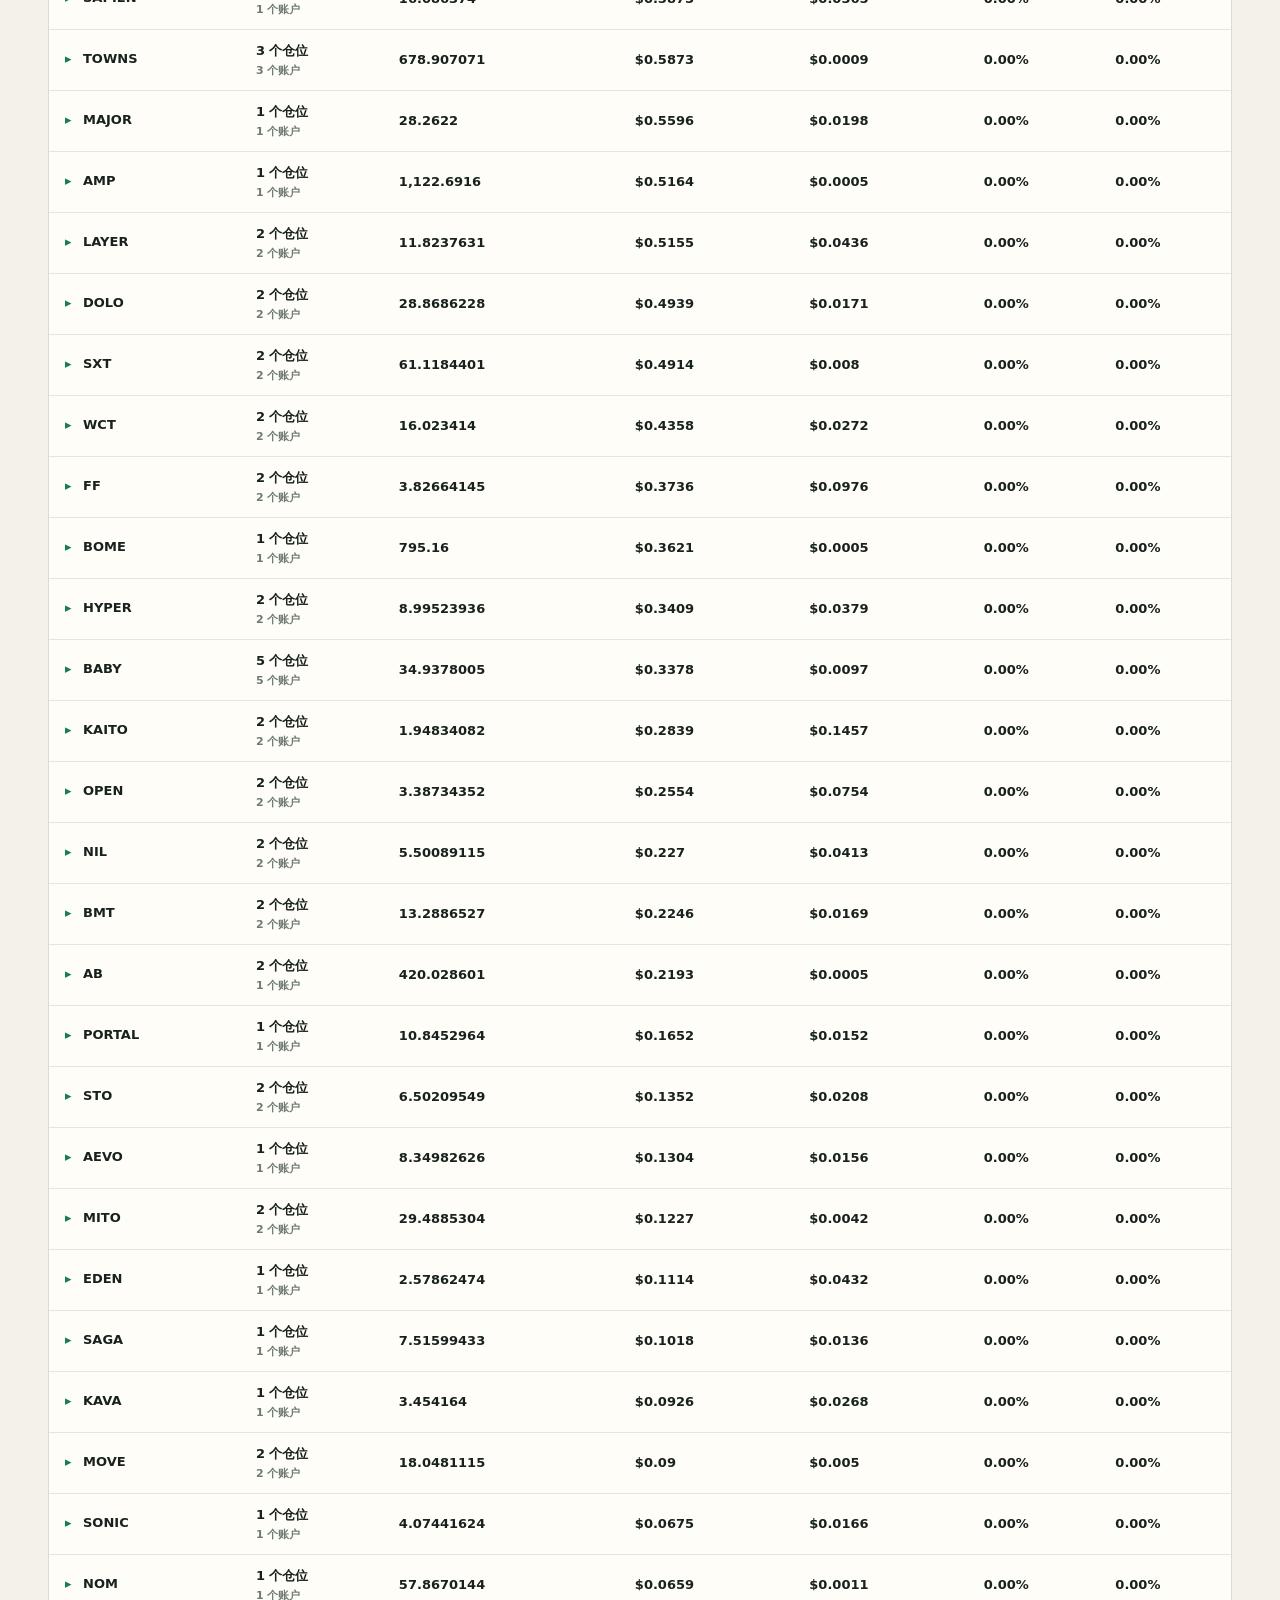
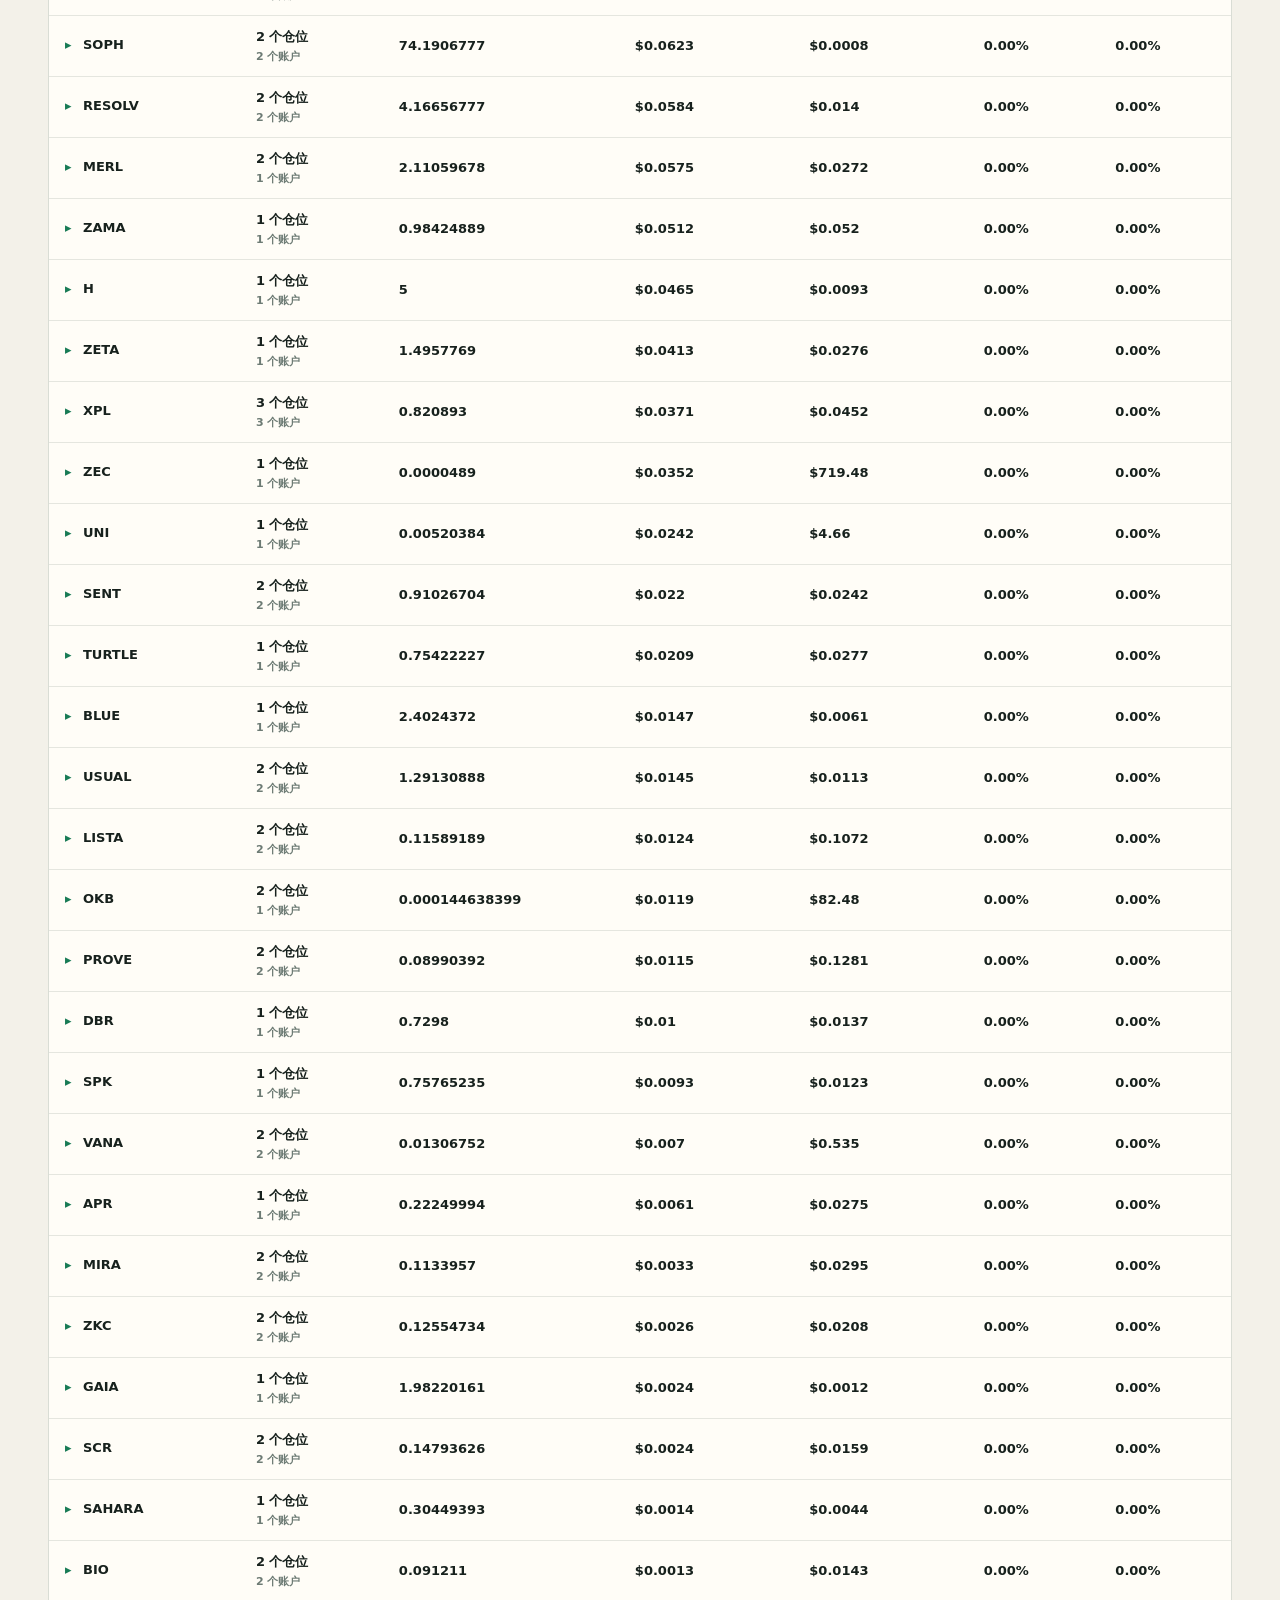
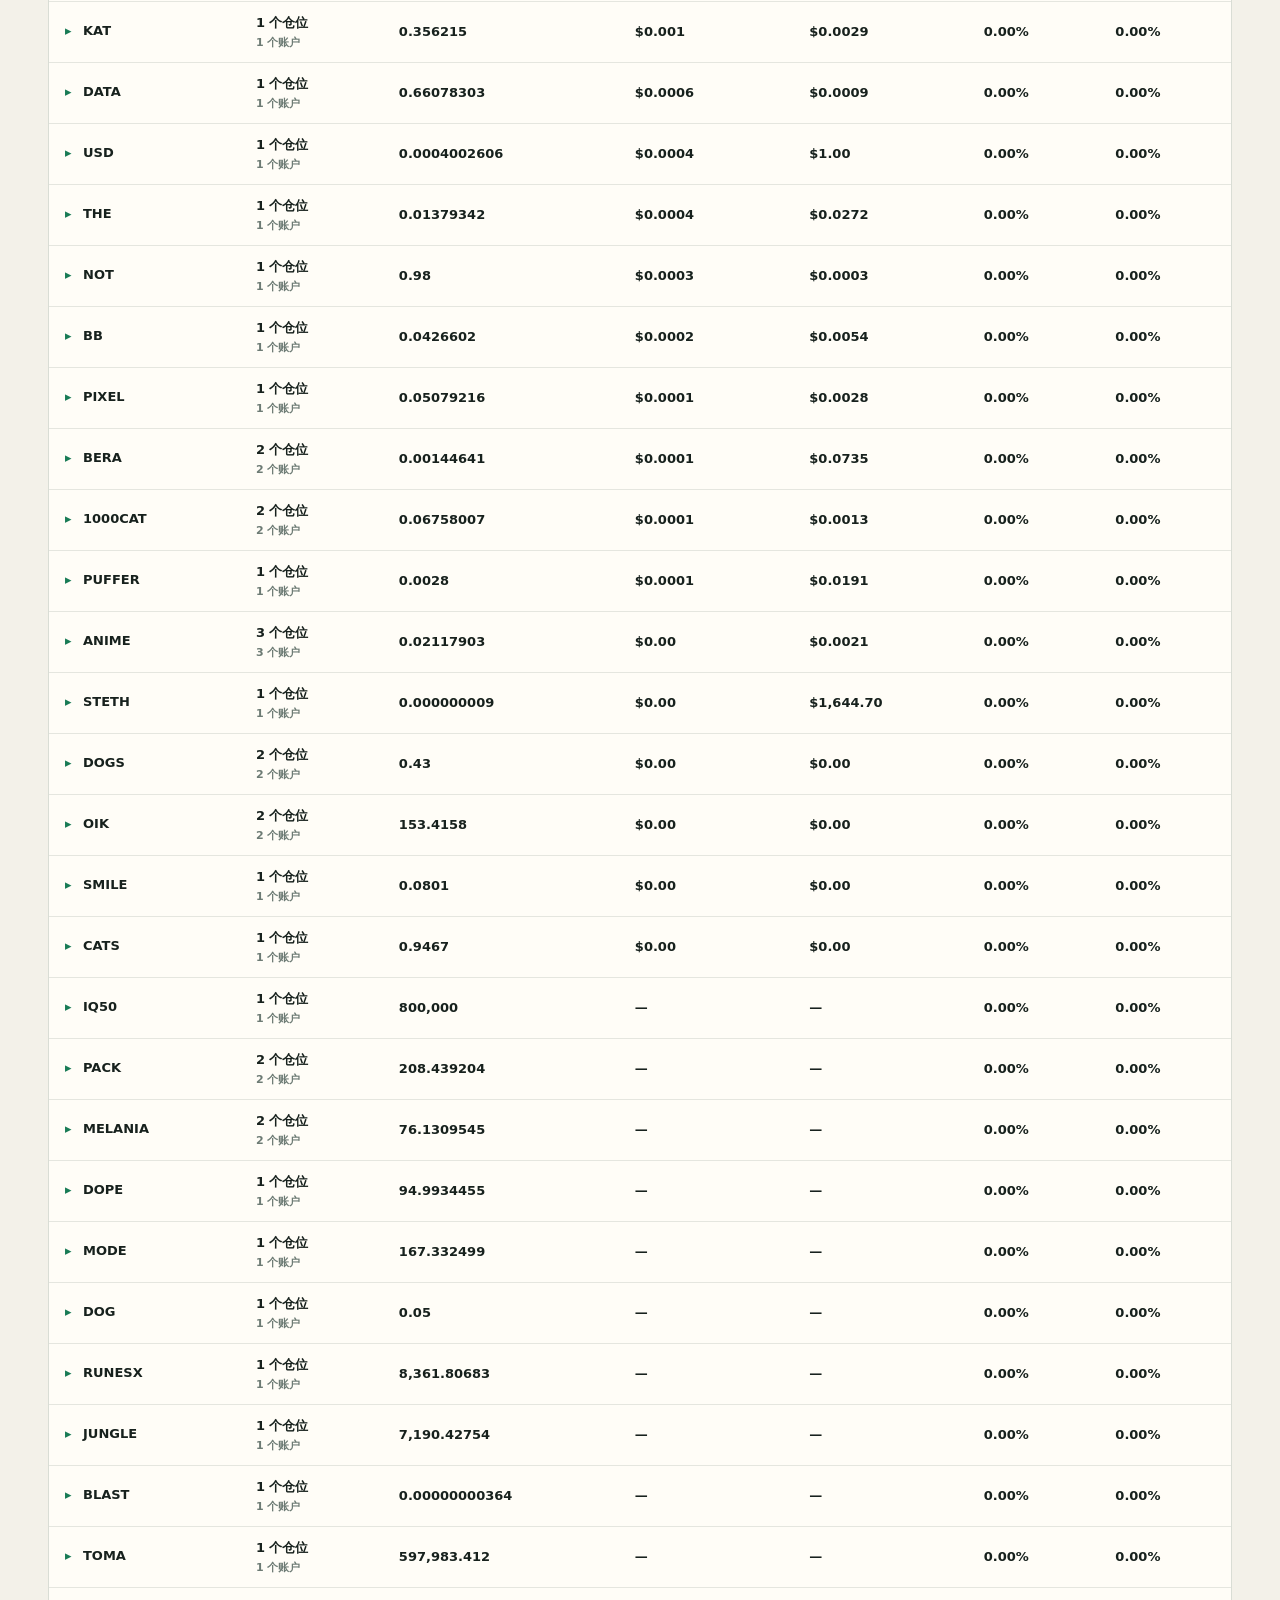
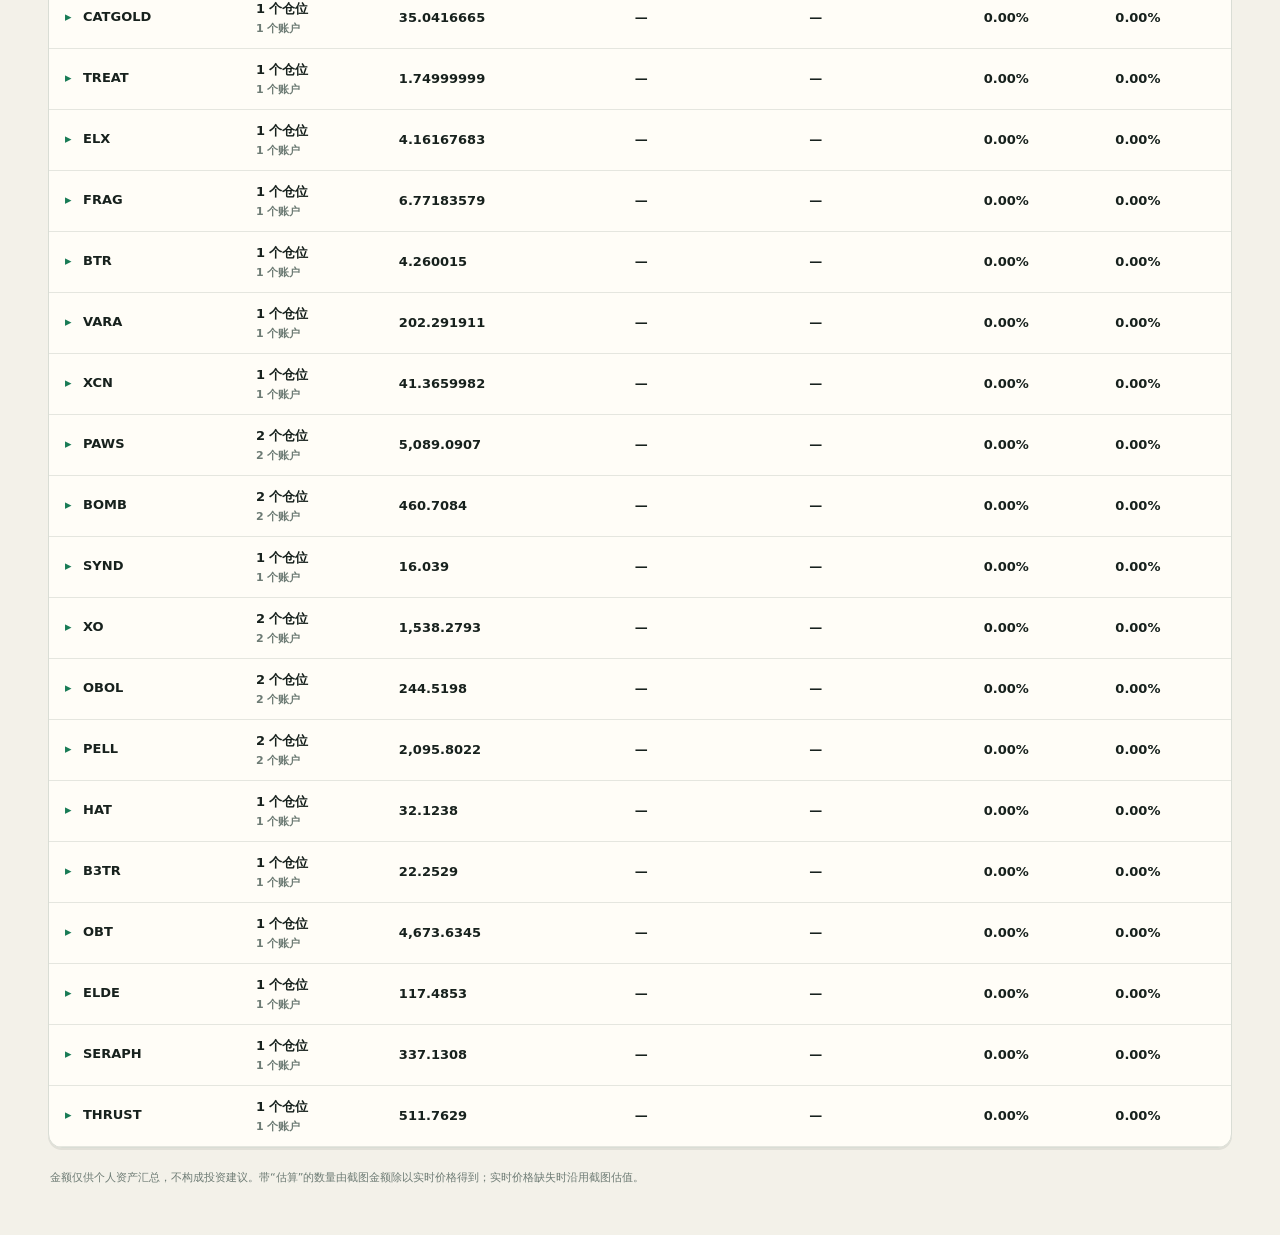
